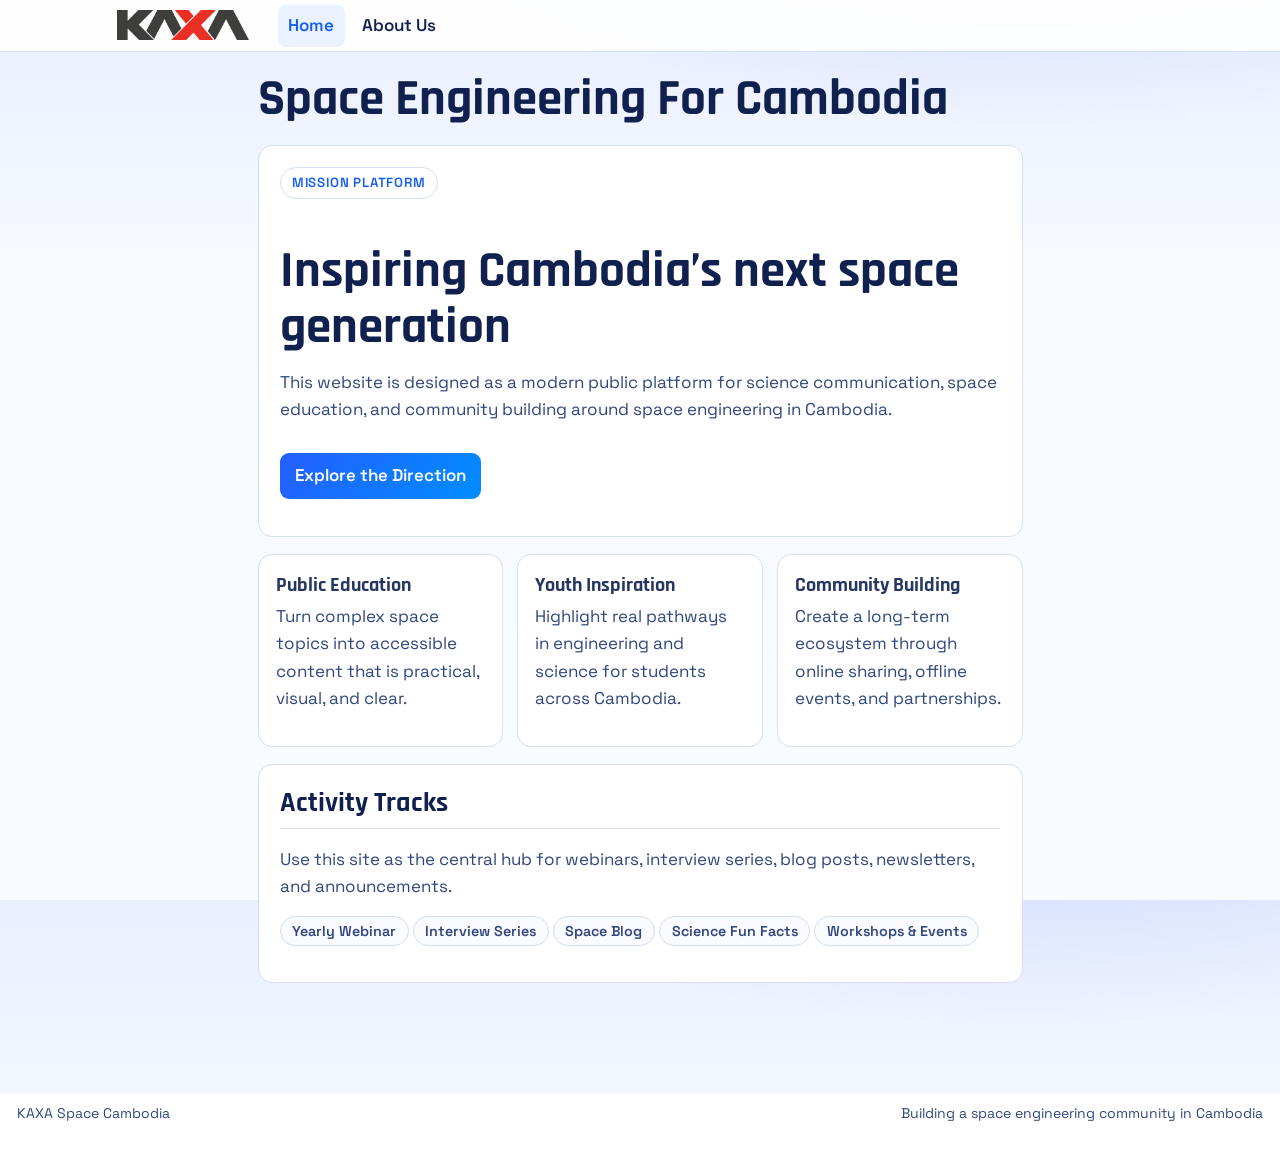
==== docs/index.html @ 6fc1e1a0 "added continent menu" ====
<!DOCTYPE html>
<html xmlns="http://www.w3.org/1999/xhtml" lang="en" xml:lang="en"><head>

<meta charset="utf-8">
<meta name="generator" content="quarto-1.5.55">

<meta name="viewport" content="width=device-width, initial-scale=1.0, user-scalable=yes">


<title>Space Engineering For Cambodia – KAXA Space Cambodia</title>
<style>
code{white-space: pre-wrap;}
span.smallcaps{font-variant: small-caps;}
div.columns{display: flex; gap: min(4vw, 1.5em);}
div.column{flex: auto; overflow-x: auto;}
div.hanging-indent{margin-left: 1.5em; text-indent: -1.5em;}
ul.task-list{list-style: none;}
ul.task-list li input[type="checkbox"] {
width: 0.8em;
margin: 0 0.8em 0.2em -1em;  vertical-align: middle;
}
</style>


<script>const headroomChanged = new CustomEvent("quarto-hrChanged", {
  detail: {},
  bubbles: true,
  cancelable: false,
  composed: false,
});

const announceDismiss = () => {
  const annEl = window.document.getElementById("quarto-announcement");
  if (annEl) {
    annEl.remove();

    const annId = annEl.getAttribute("data-announcement-id");
    window.localStorage.setItem(`quarto-announce-${annId}`, "true");
  }
};

const announceRegister = () => {
  const annEl = window.document.getElementById("quarto-announcement");
  if (annEl) {
    const annId = annEl.getAttribute("data-announcement-id");
    const isDismissed =
      window.localStorage.getItem(`quarto-announce-${annId}`) || false;
    if (isDismissed) {
      announceDismiss();
      return;
    } else {
      annEl.classList.remove("hidden");
    }

    const actionEl = annEl.querySelector(".quarto-announcement-action");
    if (actionEl) {
      actionEl.addEventListener("click", function (e) {
        e.preventDefault();
        // Hide the bar immediately
        announceDismiss();
      });
    }
  }
};

window.document.addEventListener("DOMContentLoaded", function () {
  let init = false;

  announceRegister();

  // Manage the back to top button, if one is present.
  let lastScrollTop = window.pageYOffset || document.documentElement.scrollTop;
  const scrollDownBuffer = 5;
  const scrollUpBuffer = 35;
  const btn = document.getElementById("quarto-back-to-top");
  const hideBackToTop = () => {
    btn.style.display = "none";
  };
  const showBackToTop = () => {
    btn.style.display = "inline-block";
  };
  if (btn) {
    window.document.addEventListener(
      "scroll",
      function () {
        const currentScrollTop =
          window.pageYOffset || document.documentElement.scrollTop;

        // Shows and hides the button 'intelligently' as the user scrolls
        if (currentScrollTop - scrollDownBuffer > lastScrollTop) {
          hideBackToTop();
          lastScrollTop = currentScrollTop <= 0 ? 0 : currentScrollTop;
        } else if (currentScrollTop < lastScrollTop - scrollUpBuffer) {
          showBackToTop();
          lastScrollTop = currentScrollTop <= 0 ? 0 : currentScrollTop;
        }

        // Show the button at the bottom, hides it at the top
        if (currentScrollTop <= 0) {
          hideBackToTop();
        } else if (
          window.innerHeight + currentScrollTop >=
          document.body.offsetHeight
        ) {
          showBackToTop();
        }
      },
      false
    );
  }

  function throttle(func, wait) {
    var timeout;
    return function () {
      const context = this;
      const args = arguments;
      const later = function () {
        clearTimeout(timeout);
        timeout = null;
        func.apply(context, args);
      };

      if (!timeout) {
        timeout = setTimeout(later, wait);
      }
    };
  }

  function headerOffset() {
    // Set an offset if there is are fixed top navbar
    const headerEl = window.document.querySelector("header.fixed-top");
    if (headerEl) {
      return headerEl.clientHeight;
    } else {
      return 0;
    }
  }

  function footerOffset() {
    const footerEl = window.document.querySelector("footer.footer");
    if (footerEl) {
      return footerEl.clientHeight;
    } else {
      return 0;
    }
  }

  function dashboardOffset() {
    const dashboardNavEl = window.document.getElementById(
      "quarto-dashboard-header"
    );
    if (dashboardNavEl !== null) {
      return dashboardNavEl.clientHeight;
    } else {
      return 0;
    }
  }

  function updateDocumentOffsetWithoutAnimation() {
    updateDocumentOffset(false);
  }

  function updateDocumentOffset(animated) {
    // set body offset
    const topOffset = headerOffset();
    const bodyOffset = topOffset + footerOffset() + dashboardOffset();
    const bodyEl = window.document.body;
    bodyEl.setAttribute("data-bs-offset", topOffset);
    bodyEl.style.paddingTop = topOffset + "px";

    // deal with sidebar offsets
    const sidebars = window.document.querySelectorAll(
      ".sidebar, .headroom-target"
    );
    sidebars.forEach((sidebar) => {
      if (!animated) {
        sidebar.classList.add("notransition");
        // Remove the no transition class after the animation has time to complete
        setTimeout(function () {
          sidebar.classList.remove("notransition");
        }, 201);
      }

      if (window.Headroom && sidebar.classList.contains("sidebar-unpinned")) {
        sidebar.style.top = "0";
        sidebar.style.maxHeight = "100vh";
      } else {
        sidebar.style.top = topOffset + "px";
        sidebar.style.maxHeight = "calc(100vh - " + topOffset + "px)";
      }
    });

    // allow space for footer
    const mainContainer = window.document.querySelector(".quarto-container");
    if (mainContainer) {
      mainContainer.style.minHeight = "calc(100vh - " + bodyOffset + "px)";
    }

    // link offset
    let linkStyle = window.document.querySelector("#quarto-target-style");
    if (!linkStyle) {
      linkStyle = window.document.createElement("style");
      linkStyle.setAttribute("id", "quarto-target-style");
      window.document.head.appendChild(linkStyle);
    }
    while (linkStyle.firstChild) {
      linkStyle.removeChild(linkStyle.firstChild);
    }
    if (topOffset > 0) {
      linkStyle.appendChild(
        window.document.createTextNode(`
      section:target::before {
        content: "";
        display: block;
        height: ${topOffset}px;
        margin: -${topOffset}px 0 0;
      }`)
      );
    }
    if (init) {
      window.dispatchEvent(headroomChanged);
    }
    init = true;
  }

  // initialize headroom
  var header = window.document.querySelector("#quarto-header");
  if (header && window.Headroom) {
    const headroom = new window.Headroom(header, {
      tolerance: 5,
      onPin: function () {
        const sidebars = window.document.querySelectorAll(
          ".sidebar, .headroom-target"
        );
        sidebars.forEach((sidebar) => {
          sidebar.classList.remove("sidebar-unpinned");
        });
        updateDocumentOffset();
      },
      onUnpin: function () {
        const sidebars = window.document.querySelectorAll(
          ".sidebar, .headroom-target"
        );
        sidebars.forEach((sidebar) => {
          sidebar.classList.add("sidebar-unpinned");
        });
        updateDocumentOffset();
      },
    });
    headroom.init();

    let frozen = false;
    window.quartoToggleHeadroom = function () {
      if (frozen) {
        headroom.unfreeze();
        frozen = false;
      } else {
        headroom.freeze();
        frozen = true;
      }
    };
  }

  window.addEventListener(
    "hashchange",
    function (e) {
      if (
        getComputedStyle(document.documentElement).scrollBehavior !== "smooth"
      ) {
        window.scrollTo(0, window.pageYOffset - headerOffset());
      }
    },
    false
  );

  // Observe size changed for the header
  const headerEl = window.document.querySelector("header.fixed-top");
  if (headerEl && window.ResizeObserver) {
    const observer = new window.ResizeObserver(() => {
      setTimeout(updateDocumentOffsetWithoutAnimation, 0);
    });
    observer.observe(headerEl, {
      attributes: true,
      childList: true,
      characterData: true,
    });
  } else {
    window.addEventListener(
      "resize",
      throttle(updateDocumentOffsetWithoutAnimation, 50)
    );
  }
  setTimeout(updateDocumentOffsetWithoutAnimation, 250);

  // fixup index.html links if we aren't on the filesystem
  if (window.location.protocol !== "file:") {
    const links = window.document.querySelectorAll("a");
    for (let i = 0; i < links.length; i++) {
      if (links[i].href) {
        links[i].dataset.originalHref = links[i].href;
        links[i].href = links[i].href.replace(/\/index\.html/, "/");
      }
    }

    // Fixup any sharing links that require urls
    // Append url to any sharing urls
    const sharingLinks = window.document.querySelectorAll(
      "a.sidebar-tools-main-item, a.quarto-navigation-tool, a.quarto-navbar-tools, a.quarto-navbar-tools-item"
    );
    for (let i = 0; i < sharingLinks.length; i++) {
      const sharingLink = sharingLinks[i];
      const href = sharingLink.getAttribute("href");
      if (href) {
        sharingLink.setAttribute(
          "href",
          href.replace("|url|", window.location.href)
        );
      }
    }

    // Scroll the active navigation item into view, if necessary
    const navSidebar = window.document.querySelector("nav#quarto-sidebar");
    if (navSidebar) {
      // Find the active item
      const activeItem = navSidebar.querySelector("li.sidebar-item a.active");
      if (activeItem) {
        // Wait for the scroll height and height to resolve by observing size changes on the
        // nav element that is scrollable
        const resizeObserver = new ResizeObserver((_entries) => {
          // The bottom of the element
          const elBottom = activeItem.offsetTop;
          const viewBottom = navSidebar.scrollTop + navSidebar.clientHeight;

          // The element height and scroll height are the same, then we are still loading
          if (viewBottom !== navSidebar.scrollHeight) {
            // Determine if the item isn't visible and scroll to it
            if (elBottom >= viewBottom) {
              navSidebar.scrollTop = elBottom;
            }

            // stop observing now since we've completed the scroll
            resizeObserver.unobserve(navSidebar);
          }
        });
        resizeObserver.observe(navSidebar);
      }
    }
  }
});
</script>
<script>/*!
 * clipboard.js v2.0.11
 * https://clipboardjs.com/
 *
 * Licensed MIT © Zeno Rocha
 */
!function(t,e){"object"==typeof exports&&"object"==typeof module?module.exports=e():"function"==typeof define&&define.amd?define([],e):"object"==typeof exports?exports.ClipboardJS=e():t.ClipboardJS=e()}(this,function(){return n={686:function(t,e,n){"use strict";n.d(e,{default:function(){return b}});var e=n(279),i=n.n(e),e=n(370),u=n.n(e),e=n(817),r=n.n(e);function c(t){try{return document.execCommand(t)}catch(t){return}}var a=function(t){t=r()(t);return c("cut"),t};function o(t,e){var n,o,t=(n=t,o="rtl"===document.documentElement.getAttribute("dir"),(t=document.createElement("textarea")).style.fontSize="12pt",t.style.border="0",t.style.padding="0",t.style.margin="0",t.style.position="absolute",t.style[o?"right":"left"]="-9999px",o=window.pageYOffset||document.documentElement.scrollTop,t.style.top="".concat(o,"px"),t.setAttribute("readonly",""),t.value=n,t);return e.container.appendChild(t),e=r()(t),c("copy"),t.remove(),e}var f=function(t){var e=1<arguments.length&&void 0!==arguments[1]?arguments[1]:{container:document.body},n="";return"string"==typeof t?n=o(t,e):t instanceof HTMLInputElement&&!["text","search","url","tel","password"].includes(null==t?void 0:t.type)?n=o(t.value,e):(n=r()(t),c("copy")),n};function l(t){return(l="function"==typeof Symbol&&"symbol"==typeof Symbol.iterator?function(t){return typeof t}:function(t){return t&&"function"==typeof Symbol&&t.constructor===Symbol&&t!==Symbol.prototype?"symbol":typeof t})(t)}var s=function(){var t=0<arguments.length&&void 0!==arguments[0]?arguments[0]:{},e=t.action,n=void 0===e?"copy":e,o=t.container,e=t.target,t=t.text;if("copy"!==n&&"cut"!==n)throw new Error('Invalid "action" value, use either "copy" or "cut"');if(void 0!==e){if(!e||"object"!==l(e)||1!==e.nodeType)throw new Error('Invalid "target" value, use a valid Element');if("copy"===n&&e.hasAttribute("disabled"))throw new Error('Invalid "target" attribute. Please use "readonly" instead of "disabled" attribute');if("cut"===n&&(e.hasAttribute("readonly")||e.hasAttribute("disabled")))throw new Error('Invalid "target" attribute. You can\'t cut text from elements with "readonly" or "disabled" attributes')}return t?f(t,{container:o}):e?"cut"===n?a(e):f(e,{container:o}):void 0};function p(t){return(p="function"==typeof Symbol&&"symbol"==typeof Symbol.iterator?function(t){return typeof t}:function(t){return t&&"function"==typeof Symbol&&t.constructor===Symbol&&t!==Symbol.prototype?"symbol":typeof t})(t)}function d(t,e){for(var n=0;n<e.length;n++){var o=e[n];o.enumerable=o.enumerable||!1,o.configurable=!0,"value"in o&&(o.writable=!0),Object.defineProperty(t,o.key,o)}}function y(t,e){return(y=Object.setPrototypeOf||function(t,e){return t.__proto__=e,t})(t,e)}function h(n){var o=function(){if("undefined"==typeof Reflect||!Reflect.construct)return!1;if(Reflect.construct.sham)return!1;if("function"==typeof Proxy)return!0;try{return Date.prototype.toString.call(Reflect.construct(Date,[],function(){})),!0}catch(t){return!1}}();return function(){var t,e=v(n);return t=o?(t=v(this).constructor,Reflect.construct(e,arguments,t)):e.apply(this,arguments),e=this,!(t=t)||"object"!==p(t)&&"function"!=typeof t?function(t){if(void 0!==t)return t;throw new ReferenceError("this hasn't been initialised - super() hasn't been called")}(e):t}}function v(t){return(v=Object.setPrototypeOf?Object.getPrototypeOf:function(t){return t.__proto__||Object.getPrototypeOf(t)})(t)}function m(t,e){t="data-clipboard-".concat(t);if(e.hasAttribute(t))return e.getAttribute(t)}var b=function(){!function(t,e){if("function"!=typeof e&&null!==e)throw new TypeError("Super expression must either be null or a function");t.prototype=Object.create(e&&e.prototype,{constructor:{value:t,writable:!0,configurable:!0}}),e&&y(t,e)}(r,i());var t,e,n,o=h(r);function r(t,e){var n;return function(t){if(!(t instanceof r))throw new TypeError("Cannot call a class as a function")}(this),(n=o.call(this)).resolveOptions(e),n.listenClick(t),n}return t=r,n=[{key:"copy",value:function(t){var e=1<arguments.length&&void 0!==arguments[1]?arguments[1]:{container:document.body};return f(t,e)}},{key:"cut",value:function(t){return a(t)}},{key:"isSupported",value:function(){var t=0<arguments.length&&void 0!==arguments[0]?arguments[0]:["copy","cut"],t="string"==typeof t?[t]:t,e=!!document.queryCommandSupported;return t.forEach(function(t){e=e&&!!document.queryCommandSupported(t)}),e}}],(e=[{key:"resolveOptions",value:function(){var t=0<arguments.length&&void 0!==arguments[0]?arguments[0]:{};this.action="function"==typeof t.action?t.action:this.defaultAction,this.target="function"==typeof t.target?t.target:this.defaultTarget,this.text="function"==typeof t.text?t.text:this.defaultText,this.container="object"===p(t.container)?t.container:document.body}},{key:"listenClick",value:function(t){var e=this;this.listener=u()(t,"click",function(t){return e.onClick(t)})}},{key:"onClick",value:function(t){var e=t.delegateTarget||t.currentTarget,n=this.action(e)||"copy",t=s({action:n,container:this.container,target:this.target(e),text:this.text(e)});this.emit(t?"success":"error",{action:n,text:t,trigger:e,clearSelection:function(){e&&e.focus(),window.getSelection().removeAllRanges()}})}},{key:"defaultAction",value:function(t){return m("action",t)}},{key:"defaultTarget",value:function(t){t=m("target",t);if(t)return document.querySelector(t)}},{key:"defaultText",value:function(t){return m("text",t)}},{key:"destroy",value:function(){this.listener.destroy()}}])&&d(t.prototype,e),n&&d(t,n),r}()},828:function(t){var e;"undefined"==typeof Element||Element.prototype.matches||((e=Element.prototype).matches=e.matchesSelector||e.mozMatchesSelector||e.msMatchesSelector||e.oMatchesSelector||e.webkitMatchesSelector),t.exports=function(t,e){for(;t&&9!==t.nodeType;){if("function"==typeof t.matches&&t.matches(e))return t;t=t.parentNode}}},438:function(t,e,n){var u=n(828);function i(t,e,n,o,r){var i=function(e,n,t,o){return function(t){t.delegateTarget=u(t.target,n),t.delegateTarget&&o.call(e,t)}}.apply(this,arguments);return t.addEventListener(n,i,r),{destroy:function(){t.removeEventListener(n,i,r)}}}t.exports=function(t,e,n,o,r){return"function"==typeof t.addEventListener?i.apply(null,arguments):"function"==typeof n?i.bind(null,document).apply(null,arguments):("string"==typeof t&&(t=document.querySelectorAll(t)),Array.prototype.map.call(t,function(t){return i(t,e,n,o,r)}))}},879:function(t,n){n.node=function(t){return void 0!==t&&t instanceof HTMLElement&&1===t.nodeType},n.nodeList=function(t){var e=Object.prototype.toString.call(t);return void 0!==t&&("[object NodeList]"===e||"[object HTMLCollection]"===e)&&"length"in t&&(0===t.length||n.node(t[0]))},n.string=function(t){return"string"==typeof t||t instanceof String},n.fn=function(t){return"[object Function]"===Object.prototype.toString.call(t)}},370:function(t,e,n){var f=n(879),l=n(438);t.exports=function(t,e,n){if(!t&&!e&&!n)throw new Error("Missing required arguments");if(!f.string(e))throw new TypeError("Second argument must be a String");if(!f.fn(n))throw new TypeError("Third argument must be a Function");if(f.node(t))return c=e,a=n,(u=t).addEventListener(c,a),{destroy:function(){u.removeEventListener(c,a)}};if(f.nodeList(t))return o=t,r=e,i=n,Array.prototype.forEach.call(o,function(t){t.addEventListener(r,i)}),{destroy:function(){Array.prototype.forEach.call(o,function(t){t.removeEventListener(r,i)})}};if(f.string(t))return t=t,e=e,n=n,l(document.body,t,e,n);throw new TypeError("First argument must be a String, HTMLElement, HTMLCollection, or NodeList");var o,r,i,u,c,a}},817:function(t){t.exports=function(t){var e,n="SELECT"===t.nodeName?(t.focus(),t.value):"INPUT"===t.nodeName||"TEXTAREA"===t.nodeName?((e=t.hasAttribute("readonly"))||t.setAttribute("readonly",""),t.select(),t.setSelectionRange(0,t.value.length),e||t.removeAttribute("readonly"),t.value):(t.hasAttribute("contenteditable")&&t.focus(),n=window.getSelection(),(e=document.createRange()).selectNodeContents(t),n.removeAllRanges(),n.addRange(e),n.toString());return n}},279:function(t){function e(){}e.prototype={on:function(t,e,n){var o=this.e||(this.e={});return(o[t]||(o[t]=[])).push({fn:e,ctx:n}),this},once:function(t,e,n){var o=this;function r(){o.off(t,r),e.apply(n,arguments)}return r._=e,this.on(t,r,n)},emit:function(t){for(var e=[].slice.call(arguments,1),n=((this.e||(this.e={}))[t]||[]).slice(),o=0,r=n.length;o<r;o++)n[o].fn.apply(n[o].ctx,e);return this},off:function(t,e){var n=this.e||(this.e={}),o=n[t],r=[];if(o&&e)for(var i=0,u=o.length;i<u;i++)o[i].fn!==e&&o[i].fn._!==e&&r.push(o[i]);return r.length?n[t]=r:delete n[t],this}},t.exports=e,t.exports.TinyEmitter=e}},r={},o.n=function(t){var e=t&&t.__esModule?function(){return t.default}:function(){return t};return o.d(e,{a:e}),e},o.d=function(t,e){for(var n in e)o.o(e,n)&&!o.o(t,n)&&Object.defineProperty(t,n,{enumerable:!0,get:e[n]})},o.o=function(t,e){return Object.prototype.hasOwnProperty.call(t,e)},o(686).default;function o(t){if(r[t])return r[t].exports;var e=r[t]={exports:{}};return n[t](e,e.exports,o),e.exports}var n,r});</script>
<script>const sectionChanged = new CustomEvent("quarto-sectionChanged", {
  detail: {},
  bubbles: true,
  cancelable: false,
  composed: false,
});

const layoutMarginEls = () => {
  // Find any conflicting margin elements and add margins to the
  // top to prevent overlap
  const marginChildren = window.document.querySelectorAll(
    ".column-margin.column-container > *, .margin-caption, .aside"
  );

  let lastBottom = 0;
  for (const marginChild of marginChildren) {
    if (marginChild.offsetParent !== null) {
      // clear the top margin so we recompute it
      marginChild.style.marginTop = null;
      const top = marginChild.getBoundingClientRect().top + window.scrollY;
      if (top < lastBottom) {
        const marginChildStyle = window.getComputedStyle(marginChild);
        const marginBottom = parseFloat(marginChildStyle["marginBottom"]);
        const margin = lastBottom - top + marginBottom;
        marginChild.style.marginTop = `${margin}px`;
      }
      const styles = window.getComputedStyle(marginChild);
      const marginTop = parseFloat(styles["marginTop"]);
      lastBottom = top + marginChild.getBoundingClientRect().height + marginTop;
    }
  }
};

window.document.addEventListener("DOMContentLoaded", function (_event) {
  // Recompute the position of margin elements anytime the body size changes
  if (window.ResizeObserver) {
    const resizeObserver = new window.ResizeObserver(
      throttle(() => {
        layoutMarginEls();
        if (
          window.document.body.getBoundingClientRect().width < 990 &&
          isReaderMode()
        ) {
          quartoToggleReader();
        }
      }, 50)
    );
    resizeObserver.observe(window.document.body);
  }

  const tocEl = window.document.querySelector('nav.toc-active[role="doc-toc"]');
  const sidebarEl = window.document.getElementById("quarto-sidebar");
  const leftTocEl = window.document.getElementById("quarto-sidebar-toc-left");
  const marginSidebarEl = window.document.getElementById(
    "quarto-margin-sidebar"
  );
  // function to determine whether the element has a previous sibling that is active
  const prevSiblingIsActiveLink = (el) => {
    const sibling = el.previousElementSibling;
    if (sibling && sibling.tagName === "A") {
      return sibling.classList.contains("active");
    } else {
      return false;
    }
  };

  // fire slideEnter for bootstrap tab activations (for htmlwidget resize behavior)
  function fireSlideEnter(e) {
    const event = window.document.createEvent("Event");
    event.initEvent("slideenter", true, true);
    window.document.dispatchEvent(event);
  }
  const tabs = window.document.querySelectorAll('a[data-bs-toggle="tab"]');
  tabs.forEach((tab) => {
    tab.addEventListener("shown.bs.tab", fireSlideEnter);
  });

  // fire slideEnter for tabby tab activations (for htmlwidget resize behavior)
  document.addEventListener("tabby", fireSlideEnter, false);

  // Track scrolling and mark TOC links as active
  // get table of contents and sidebar (bail if we don't have at least one)
  const tocLinks = tocEl
    ? [...tocEl.querySelectorAll("a[data-scroll-target]")]
    : [];
  const makeActive = (link) => tocLinks[link].classList.add("active");
  const removeActive = (link) => tocLinks[link].classList.remove("active");
  const removeAllActive = () =>
    [...Array(tocLinks.length).keys()].forEach((link) => removeActive(link));

  // activate the anchor for a section associated with this TOC entry
  tocLinks.forEach((link) => {
    link.addEventListener("click", () => {
      if (link.href.indexOf("#") !== -1) {
        const anchor = link.href.split("#")[1];
        const heading = window.document.querySelector(
          `[data-anchor-id="${anchor}"]`
        );
        if (heading) {
          // Add the class
          heading.classList.add("reveal-anchorjs-link");

          // function to show the anchor
          const handleMouseout = () => {
            heading.classList.remove("reveal-anchorjs-link");
            heading.removeEventListener("mouseout", handleMouseout);
          };

          // add a function to clear the anchor when the user mouses out of it
          heading.addEventListener("mouseout", handleMouseout);
        }
      }
    });
  });

  const sections = tocLinks.map((link) => {
    const target = link.getAttribute("data-scroll-target");
    if (target.startsWith("#")) {
      return window.document.getElementById(decodeURI(`${target.slice(1)}`));
    } else {
      return window.document.querySelector(decodeURI(`${target}`));
    }
  });

  const sectionMargin = 200;
  let currentActive = 0;
  // track whether we've initialized state the first time
  let init = false;

  const updateActiveLink = () => {
    // The index from bottom to top (e.g. reversed list)
    let sectionIndex = -1;
    if (
      window.innerHeight + window.pageYOffset >=
      window.document.body.offsetHeight
    ) {
      // This is the no-scroll case where last section should be the active one
      sectionIndex = 0;
    } else {
      // This finds the last section visible on screen that should be made active
      sectionIndex = [...sections].reverse().findIndex((section) => {
        if (section) {
          return window.pageYOffset >= section.offsetTop - sectionMargin;
        } else {
          return false;
        }
      });
    }
    if (sectionIndex > -1) {
      const current = sections.length - sectionIndex - 1;
      if (current !== currentActive) {
        removeAllActive();
        currentActive = current;
        makeActive(current);
        if (init) {
          window.dispatchEvent(sectionChanged);
        }
        init = true;
      }
    }
  };

  const inHiddenRegion = (top, bottom, hiddenRegions) => {
    for (const region of hiddenRegions) {
      if (top <= region.bottom && bottom >= region.top) {
        return true;
      }
    }
    return false;
  };

  const categorySelector = "header.quarto-title-block .quarto-category";
  const activateCategories = (href) => {
    // Find any categories
    // Surround them with a link pointing back to:
    // #category=Authoring
    try {
      const categoryEls = window.document.querySelectorAll(categorySelector);
      for (const categoryEl of categoryEls) {
        const categoryText = categoryEl.textContent;
        if (categoryText) {
          const link = `${href}#category=${encodeURIComponent(categoryText)}`;
          const linkEl = window.document.createElement("a");
          linkEl.setAttribute("href", link);
          for (const child of categoryEl.childNodes) {
            linkEl.append(child);
          }
          categoryEl.appendChild(linkEl);
        }
      }
    } catch {
      // Ignore errors
    }
  };
  function hasTitleCategories() {
    return window.document.querySelector(categorySelector) !== null;
  }

  function offsetRelativeUrl(url) {
    const offset = getMeta("quarto:offset");
    return offset ? offset + url : url;
  }

  function offsetAbsoluteUrl(url) {
    const offset = getMeta("quarto:offset");
    const baseUrl = new URL(offset, window.location);

    const projRelativeUrl = url.replace(baseUrl, "");
    if (projRelativeUrl.startsWith("/")) {
      return projRelativeUrl;
    } else {
      return "/" + projRelativeUrl;
    }
  }

  // read a meta tag value
  function getMeta(metaName) {
    const metas = window.document.getElementsByTagName("meta");
    for (let i = 0; i < metas.length; i++) {
      if (metas[i].getAttribute("name") === metaName) {
        return metas[i].getAttribute("content");
      }
    }
    return "";
  }

  async function findAndActivateCategories() {
    const currentPagePath = offsetAbsoluteUrl(window.location.href);
    const response = await fetch(offsetRelativeUrl("listings.json"));
    if (response.status == 200) {
      return response.json().then(function (listingPaths) {
        const listingHrefs = [];
        for (const listingPath of listingPaths) {
          const pathWithoutLeadingSlash = listingPath.listing.substring(1);
          for (const item of listingPath.items) {
            if (
              item === currentPagePath ||
              item === currentPagePath + "index.html"
            ) {
              // Resolve this path against the offset to be sure
              // we already are using the correct path to the listing
              // (this adjusts the listing urls to be rooted against
              // whatever root the page is actually running against)
              const relative = offsetRelativeUrl(pathWithoutLeadingSlash);
              const baseUrl = window.location;
              const resolvedPath = new URL(relative, baseUrl);
              listingHrefs.push(resolvedPath.pathname);
              break;
            }
          }
        }

        // Look up the tree for a nearby linting and use that if we find one
        const nearestListing = findNearestParentListing(
          offsetAbsoluteUrl(window.location.pathname),
          listingHrefs
        );
        if (nearestListing) {
          activateCategories(nearestListing);
        } else {
          // See if the referrer is a listing page for this item
          const referredRelativePath = offsetAbsoluteUrl(document.referrer);
          const referrerListing = listingHrefs.find((listingHref) => {
            const isListingReferrer =
              listingHref === referredRelativePath ||
              listingHref === referredRelativePath + "index.html";
            return isListingReferrer;
          });

          if (referrerListing) {
            // Try to use the referrer if possible
            activateCategories(referrerListing);
          } else if (listingHrefs.length > 0) {
            // Otherwise, just fall back to the first listing
            activateCategories(listingHrefs[0]);
          }
        }
      });
    }
  }
  if (hasTitleCategories()) {
    findAndActivateCategories();
  }

  const findNearestParentListing = (href, listingHrefs) => {
    if (!href || !listingHrefs) {
      return undefined;
    }
    // Look up the tree for a nearby linting and use that if we find one
    const relativeParts = href.substring(1).split("/");
    while (relativeParts.length > 0) {
      const path = relativeParts.join("/");
      for (const listingHref of listingHrefs) {
        if (listingHref.startsWith(path)) {
          return listingHref;
        }
      }
      relativeParts.pop();
    }

    return undefined;
  };

  const manageSidebarVisiblity = (el, placeholderDescriptor) => {
    let isVisible = true;
    let elRect;

    return (hiddenRegions) => {
      if (el === null) {
        return;
      }

      // Find the last element of the TOC
      const lastChildEl = el.lastElementChild;

      if (lastChildEl) {
        // Converts the sidebar to a menu
        const convertToMenu = () => {
          for (const child of el.children) {
            child.style.opacity = 0;
            child.style.overflow = "hidden";
            child.style.pointerEvents = "none";
          }

          nexttick(() => {
            const toggleContainer = window.document.createElement("div");
            toggleContainer.style.width = "100%";
            toggleContainer.classList.add("zindex-over-content");
            toggleContainer.classList.add("quarto-sidebar-toggle");
            toggleContainer.classList.add("headroom-target"); // Marks this to be managed by headeroom
            toggleContainer.id = placeholderDescriptor.id;
            toggleContainer.style.position = "fixed";

            const toggleIcon = window.document.createElement("i");
            toggleIcon.classList.add("quarto-sidebar-toggle-icon");
            toggleIcon.classList.add("bi");
            toggleIcon.classList.add("bi-caret-down-fill");

            const toggleTitle = window.document.createElement("div");
            const titleEl = window.document.body.querySelector(
              placeholderDescriptor.titleSelector
            );
            if (titleEl) {
              toggleTitle.append(
                titleEl.textContent || titleEl.innerText,
                toggleIcon
              );
            }
            toggleTitle.classList.add("zindex-over-content");
            toggleTitle.classList.add("quarto-sidebar-toggle-title");
            toggleContainer.append(toggleTitle);

            const toggleContents = window.document.createElement("div");
            toggleContents.classList = el.classList;
            toggleContents.classList.add("zindex-over-content");
            toggleContents.classList.add("quarto-sidebar-toggle-contents");
            for (const child of el.children) {
              if (child.id === "toc-title") {
                continue;
              }

              const clone = child.cloneNode(true);
              clone.style.opacity = 1;
              clone.style.pointerEvents = null;
              clone.style.display = null;
              toggleContents.append(clone);
            }
            toggleContents.style.height = "0px";
            const positionToggle = () => {
              // position the element (top left of parent, same width as parent)
              if (!elRect) {
                elRect = el.getBoundingClientRect();
              }
              toggleContainer.style.left = `${elRect.left}px`;
              toggleContainer.style.top = `${elRect.top}px`;
              toggleContainer.style.width = `${elRect.width}px`;
            };
            positionToggle();

            toggleContainer.append(toggleContents);
            el.parentElement.prepend(toggleContainer);

            // Process clicks
            let tocShowing = false;
            // Allow the caller to control whether this is dismissed
            // when it is clicked (e.g. sidebar navigation supports
            // opening and closing the nav tree, so don't dismiss on click)
            const clickEl = placeholderDescriptor.dismissOnClick
              ? toggleContainer
              : toggleTitle;

            const closeToggle = () => {
              if (tocShowing) {
                toggleContainer.classList.remove("expanded");
                toggleContents.style.height = "0px";
                tocShowing = false;
              }
            };

            // Get rid of any expanded toggle if the user scrolls
            window.document.addEventListener(
              "scroll",
              throttle(() => {
                closeToggle();
              }, 50)
            );

            // Handle positioning of the toggle
            window.addEventListener(
              "resize",
              throttle(() => {
                elRect = undefined;
                positionToggle();
              }, 50)
            );

            window.addEventListener("quarto-hrChanged", () => {
              elRect = undefined;
            });

            // Process the click
            clickEl.onclick = () => {
              if (!tocShowing) {
                toggleContainer.classList.add("expanded");
                toggleContents.style.height = null;
                tocShowing = true;
              } else {
                closeToggle();
              }
            };
          });
        };

        // Converts a sidebar from a menu back to a sidebar
        const convertToSidebar = () => {
          for (const child of el.children) {
            child.style.opacity = 1;
            child.style.overflow = null;
            child.style.pointerEvents = null;
          }

          const placeholderEl = window.document.getElementById(
            placeholderDescriptor.id
          );
          if (placeholderEl) {
            placeholderEl.remove();
          }

          el.classList.remove("rollup");
        };

        if (isReaderMode()) {
          convertToMenu();
          isVisible = false;
        } else {
          // Find the top and bottom o the element that is being managed
          const elTop = el.offsetTop;
          const elBottom =
            elTop + lastChildEl.offsetTop + lastChildEl.offsetHeight;

          if (!isVisible) {
            // If the element is current not visible reveal if there are
            // no conflicts with overlay regions
            if (!inHiddenRegion(elTop, elBottom, hiddenRegions)) {
              convertToSidebar();
              isVisible = true;
            }
          } else {
            // If the element is visible, hide it if it conflicts with overlay regions
            // and insert a placeholder toggle (or if we're in reader mode)
            if (inHiddenRegion(elTop, elBottom, hiddenRegions)) {
              convertToMenu();
              isVisible = false;
            }
          }
        }
      }
    };
  };

  const tabEls = document.querySelectorAll('a[data-bs-toggle="tab"]');
  for (const tabEl of tabEls) {
    const id = tabEl.getAttribute("data-bs-target");
    if (id) {
      const columnEl = document.querySelector(
        `${id} .column-margin, .tabset-margin-content`
      );
      if (columnEl)
        tabEl.addEventListener("shown.bs.tab", function (event) {
          const el = event.srcElement;
          if (el) {
            const visibleCls = `${el.id}-margin-content`;
            // walk up until we find a parent tabset
            let panelTabsetEl = el.parentElement;
            while (panelTabsetEl) {
              if (panelTabsetEl.classList.contains("panel-tabset")) {
                break;
              }
              panelTabsetEl = panelTabsetEl.parentElement;
            }

            if (panelTabsetEl) {
              const prevSib = panelTabsetEl.previousElementSibling;
              if (
                prevSib &&
                prevSib.classList.contains("tabset-margin-container")
              ) {
                const childNodes = prevSib.querySelectorAll(
                  ".tabset-margin-content"
                );
                for (const childEl of childNodes) {
                  if (childEl.classList.contains(visibleCls)) {
                    childEl.classList.remove("collapse");
                  } else {
                    childEl.classList.add("collapse");
                  }
                }
              }
            }
          }

          layoutMarginEls();
        });
    }
  }

  // Manage the visibility of the toc and the sidebar
  const marginScrollVisibility = manageSidebarVisiblity(marginSidebarEl, {
    id: "quarto-toc-toggle",
    titleSelector: "#toc-title",
    dismissOnClick: true,
  });
  const sidebarScrollVisiblity = manageSidebarVisiblity(sidebarEl, {
    id: "quarto-sidebarnav-toggle",
    titleSelector: ".title",
    dismissOnClick: false,
  });
  let tocLeftScrollVisibility;
  if (leftTocEl) {
    tocLeftScrollVisibility = manageSidebarVisiblity(leftTocEl, {
      id: "quarto-lefttoc-toggle",
      titleSelector: "#toc-title",
      dismissOnClick: true,
    });
  }

  // Find the first element that uses formatting in special columns
  const conflictingEls = window.document.body.querySelectorAll(
    '[class^="column-"], [class*=" column-"], aside, [class*="margin-caption"], [class*=" margin-caption"], [class*="margin-ref"], [class*=" margin-ref"]'
  );

  // Filter all the possibly conflicting elements into ones
  // the do conflict on the left or ride side
  const arrConflictingEls = Array.from(conflictingEls);
  const leftSideConflictEls = arrConflictingEls.filter((el) => {
    if (el.tagName === "ASIDE") {
      return false;
    }
    return Array.from(el.classList).find((className) => {
      return (
        className !== "column-body" &&
        className.startsWith("column-") &&
        !className.endsWith("right") &&
        !className.endsWith("container") &&
        className !== "column-margin"
      );
    });
  });
  const rightSideConflictEls = arrConflictingEls.filter((el) => {
    if (el.tagName === "ASIDE") {
      return true;
    }

    const hasMarginCaption = Array.from(el.classList).find((className) => {
      return className == "margin-caption";
    });
    if (hasMarginCaption) {
      return true;
    }

    return Array.from(el.classList).find((className) => {
      return (
        className !== "column-body" &&
        !className.endsWith("container") &&
        className.startsWith("column-") &&
        !className.endsWith("left")
      );
    });
  });

  const kOverlapPaddingSize = 10;
  function toRegions(els) {
    return els.map((el) => {
      const boundRect = el.getBoundingClientRect();
      const top =
        boundRect.top +
        document.documentElement.scrollTop -
        kOverlapPaddingSize;
      return {
        top,
        bottom: top + el.scrollHeight + 2 * kOverlapPaddingSize,
      };
    });
  }

  let hasObserved = false;
  const visibleItemObserver = (els) => {
    let visibleElements = [...els];
    const intersectionObserver = new IntersectionObserver(
      (entries, _observer) => {
        entries.forEach((entry) => {
          if (entry.isIntersecting) {
            if (visibleElements.indexOf(entry.target) === -1) {
              visibleElements.push(entry.target);
            }
          } else {
            visibleElements = visibleElements.filter((visibleEntry) => {
              return visibleEntry !== entry;
            });
          }
        });

        if (!hasObserved) {
          hideOverlappedSidebars();
        }
        hasObserved = true;
      },
      {}
    );
    els.forEach((el) => {
      intersectionObserver.observe(el);
    });

    return {
      getVisibleEntries: () => {
        return visibleElements;
      },
    };
  };

  const rightElementObserver = visibleItemObserver(rightSideConflictEls);
  const leftElementObserver = visibleItemObserver(leftSideConflictEls);

  const hideOverlappedSidebars = () => {
    marginScrollVisibility(toRegions(rightElementObserver.getVisibleEntries()));
    sidebarScrollVisiblity(toRegions(leftElementObserver.getVisibleEntries()));
    if (tocLeftScrollVisibility) {
      tocLeftScrollVisibility(
        toRegions(leftElementObserver.getVisibleEntries())
      );
    }
  };

  window.quartoToggleReader = () => {
    // Applies a slow class (or removes it)
    // to update the transition speed
    const slowTransition = (slow) => {
      const manageTransition = (id, slow) => {
        const el = document.getElementById(id);
        if (el) {
          if (slow) {
            el.classList.add("slow");
          } else {
            el.classList.remove("slow");
          }
        }
      };

      manageTransition("TOC", slow);
      manageTransition("quarto-sidebar", slow);
    };
    const readerMode = !isReaderMode();
    setReaderModeValue(readerMode);

    // If we're entering reader mode, slow the transition
    if (readerMode) {
      slowTransition(readerMode);
    }
    highlightReaderToggle(readerMode);
    hideOverlappedSidebars();

    // If we're exiting reader mode, restore the non-slow transition
    if (!readerMode) {
      slowTransition(!readerMode);
    }
  };

  const highlightReaderToggle = (readerMode) => {
    const els = document.querySelectorAll(".quarto-reader-toggle");
    if (els) {
      els.forEach((el) => {
        if (readerMode) {
          el.classList.add("reader");
        } else {
          el.classList.remove("reader");
        }
      });
    }
  };

  const setReaderModeValue = (val) => {
    if (window.location.protocol !== "file:") {
      window.localStorage.setItem("quarto-reader-mode", val);
    } else {
      localReaderMode = val;
    }
  };

  const isReaderMode = () => {
    if (window.location.protocol !== "file:") {
      return window.localStorage.getItem("quarto-reader-mode") === "true";
    } else {
      return localReaderMode;
    }
  };
  let localReaderMode = null;

  const tocOpenDepthStr = tocEl?.getAttribute("data-toc-expanded");
  const tocOpenDepth = tocOpenDepthStr ? Number(tocOpenDepthStr) : 1;

  // Walk the TOC and collapse/expand nodes
  // Nodes are expanded if:
  // - they are top level
  // - they have children that are 'active' links
  // - they are directly below an link that is 'active'
  const walk = (el, depth) => {
    // Tick depth when we enter a UL
    if (el.tagName === "UL") {
      depth = depth + 1;
    }

    // It this is active link
    let isActiveNode = false;
    if (el.tagName === "A" && el.classList.contains("active")) {
      isActiveNode = true;
    }

    // See if there is an active child to this element
    let hasActiveChild = false;
    for (child of el.children) {
      hasActiveChild = walk(child, depth) || hasActiveChild;
    }

    // Process the collapse state if this is an UL
    if (el.tagName === "UL") {
      if (tocOpenDepth === -1 && depth > 1) {
        // toc-expand: false
        el.classList.add("collapse");
      } else if (
        depth <= tocOpenDepth ||
        hasActiveChild ||
        prevSiblingIsActiveLink(el)
      ) {
        el.classList.remove("collapse");
      } else {
        el.classList.add("collapse");
      }

      // untick depth when we leave a UL
      depth = depth - 1;
    }
    return hasActiveChild || isActiveNode;
  };

  // walk the TOC and expand / collapse any items that should be shown
  if (tocEl) {
    updateActiveLink();
    walk(tocEl, 0);
  }

  // Throttle the scroll event and walk peridiocally
  window.document.addEventListener(
    "scroll",
    throttle(() => {
      if (tocEl) {
        updateActiveLink();
        walk(tocEl, 0);
      }
      if (!isReaderMode()) {
        hideOverlappedSidebars();
      }
    }, 5)
  );
  window.addEventListener(
    "resize",
    throttle(() => {
      if (tocEl) {
        updateActiveLink();
        walk(tocEl, 0);
      }
      if (!isReaderMode()) {
        hideOverlappedSidebars();
      }
    }, 10)
  );
  hideOverlappedSidebars();
  highlightReaderToggle(isReaderMode());
});

// grouped tabsets
window.addEventListener("pageshow", (_event) => {
  function getTabSettings() {
    const data = localStorage.getItem("quarto-persistent-tabsets-data");
    if (!data) {
      localStorage.setItem("quarto-persistent-tabsets-data", "{}");
      return {};
    }
    if (data) {
      return JSON.parse(data);
    }
  }

  function setTabSettings(data) {
    localStorage.setItem(
      "quarto-persistent-tabsets-data",
      JSON.stringify(data)
    );
  }

  function setTabState(groupName, groupValue) {
    const data = getTabSettings();
    data[groupName] = groupValue;
    setTabSettings(data);
  }

  function toggleTab(tab, active) {
    const tabPanelId = tab.getAttribute("aria-controls");
    const tabPanel = document.getElementById(tabPanelId);
    if (active) {
      tab.classList.add("active");
      tabPanel.classList.add("active");
    } else {
      tab.classList.remove("active");
      tabPanel.classList.remove("active");
    }
  }

  function toggleAll(selectedGroup, selectorsToSync) {
    for (const [thisGroup, tabs] of Object.entries(selectorsToSync)) {
      const active = selectedGroup === thisGroup;
      for (const tab of tabs) {
        toggleTab(tab, active);
      }
    }
  }

  function findSelectorsToSyncByLanguage() {
    const result = {};
    const tabs = Array.from(
      document.querySelectorAll(`div[data-group] a[id^='tabset-']`)
    );
    for (const item of tabs) {
      const div = item.parentElement.parentElement.parentElement;
      const group = div.getAttribute("data-group");
      if (!result[group]) {
        result[group] = {};
      }
      const selectorsToSync = result[group];
      const value = item.innerHTML;
      if (!selectorsToSync[value]) {
        selectorsToSync[value] = [];
      }
      selectorsToSync[value].push(item);
    }
    return result;
  }

  function setupSelectorSync() {
    const selectorsToSync = findSelectorsToSyncByLanguage();
    Object.entries(selectorsToSync).forEach(([group, tabSetsByValue]) => {
      Object.entries(tabSetsByValue).forEach(([value, items]) => {
        items.forEach((item) => {
          item.addEventListener("click", (_event) => {
            setTabState(group, value);
            toggleAll(value, selectorsToSync[group]);
          });
        });
      });
    });
    return selectorsToSync;
  }

  const selectorsToSync = setupSelectorSync();
  for (const [group, selectedName] of Object.entries(getTabSettings())) {
    const selectors = selectorsToSync[group];
    // it's possible that stale state gives us empty selections, so we explicitly check here.
    if (selectors) {
      toggleAll(selectedName, selectors);
    }
  }
});

function throttle(func, wait) {
  let waiting = false;
  return function () {
    if (!waiting) {
      func.apply(this, arguments);
      waiting = true;
      setTimeout(function () {
        waiting = false;
      }, wait);
    }
  };
}

function nexttick(func) {
  return setTimeout(func, 0);
}
</script>
<script>/**
 * @popperjs/core v2.11.7 - MIT License
 */

!function(e,t){"object"==typeof exports&&"undefined"!=typeof module?t(exports):"function"==typeof define&&define.amd?define(["exports"],t):t((e="undefined"!=typeof globalThis?globalThis:e||self).Popper={})}(this,(function(e){"use strict";function t(e){if(null==e)return window;if("[object Window]"!==e.toString()){var t=e.ownerDocument;return t&&t.defaultView||window}return e}function n(e){return e instanceof t(e).Element||e instanceof Element}function r(e){return e instanceof t(e).HTMLElement||e instanceof HTMLElement}function o(e){return"undefined"!=typeof ShadowRoot&&(e instanceof t(e).ShadowRoot||e instanceof ShadowRoot)}var i=Math.max,a=Math.min,s=Math.round;function f(){var e=navigator.userAgentData;return null!=e&&e.brands&&Array.isArray(e.brands)?e.brands.map((function(e){return e.brand+"/"+e.version})).join(" "):navigator.userAgent}function c(){return!/^((?!chrome|android).)*safari/i.test(f())}function p(e,o,i){void 0===o&&(o=!1),void 0===i&&(i=!1);var a=e.getBoundingClientRect(),f=1,p=1;o&&r(e)&&(f=e.offsetWidth>0&&s(a.width)/e.offsetWidth||1,p=e.offsetHeight>0&&s(a.height)/e.offsetHeight||1);var u=(n(e)?t(e):window).visualViewport,l=!c()&&i,d=(a.left+(l&&u?u.offsetLeft:0))/f,h=(a.top+(l&&u?u.offsetTop:0))/p,m=a.width/f,v=a.height/p;return{width:m,height:v,top:h,right:d+m,bottom:h+v,left:d,x:d,y:h}}function u(e){var n=t(e);return{scrollLeft:n.pageXOffset,scrollTop:n.pageYOffset}}function l(e){return e?(e.nodeName||"").toLowerCase():null}function d(e){return((n(e)?e.ownerDocument:e.document)||window.document).documentElement}function h(e){return p(d(e)).left+u(e).scrollLeft}function m(e){return t(e).getComputedStyle(e)}function v(e){var t=m(e),n=t.overflow,r=t.overflowX,o=t.overflowY;return/auto|scroll|overlay|hidden/.test(n+o+r)}function y(e,n,o){void 0===o&&(o=!1);var i,a,f=r(n),c=r(n)&&function(e){var t=e.getBoundingClientRect(),n=s(t.width)/e.offsetWidth||1,r=s(t.height)/e.offsetHeight||1;return 1!==n||1!==r}(n),m=d(n),y=p(e,c,o),g={scrollLeft:0,scrollTop:0},b={x:0,y:0};return(f||!f&&!o)&&(("body"!==l(n)||v(m))&&(g=(i=n)!==t(i)&&r(i)?{scrollLeft:(a=i).scrollLeft,scrollTop:a.scrollTop}:u(i)),r(n)?((b=p(n,!0)).x+=n.clientLeft,b.y+=n.clientTop):m&&(b.x=h(m))),{x:y.left+g.scrollLeft-b.x,y:y.top+g.scrollTop-b.y,width:y.width,height:y.height}}function g(e){var t=p(e),n=e.offsetWidth,r=e.offsetHeight;return Math.abs(t.width-n)<=1&&(n=t.width),Math.abs(t.height-r)<=1&&(r=t.height),{x:e.offsetLeft,y:e.offsetTop,width:n,height:r}}function b(e){return"html"===l(e)?e:e.assignedSlot||e.parentNode||(o(e)?e.host:null)||d(e)}function x(e){return["html","body","#document"].indexOf(l(e))>=0?e.ownerDocument.body:r(e)&&v(e)?e:x(b(e))}function w(e,n){var r;void 0===n&&(n=[]);var o=x(e),i=o===(null==(r=e.ownerDocument)?void 0:r.body),a=t(o),s=i?[a].concat(a.visualViewport||[],v(o)?o:[]):o,f=n.concat(s);return i?f:f.concat(w(b(s)))}function O(e){return["table","td","th"].indexOf(l(e))>=0}function j(e){return r(e)&&"fixed"!==m(e).position?e.offsetParent:null}function E(e){for(var n=t(e),i=j(e);i&&O(i)&&"static"===m(i).position;)i=j(i);return i&&("html"===l(i)||"body"===l(i)&&"static"===m(i).position)?n:i||function(e){var t=/firefox/i.test(f());if(/Trident/i.test(f())&&r(e)&&"fixed"===m(e).position)return null;var n=b(e);for(o(n)&&(n=n.host);r(n)&&["html","body"].indexOf(l(n))<0;){var i=m(n);if("none"!==i.transform||"none"!==i.perspective||"paint"===i.contain||-1!==["transform","perspective"].indexOf(i.willChange)||t&&"filter"===i.willChange||t&&i.filter&&"none"!==i.filter)return n;n=n.parentNode}return null}(e)||n}var D="top",A="bottom",L="right",P="left",M="auto",k=[D,A,L,P],W="start",B="end",H="viewport",T="popper",R=k.reduce((function(e,t){return e.concat([t+"-"+W,t+"-"+B])}),[]),S=[].concat(k,[M]).reduce((function(e,t){return e.concat([t,t+"-"+W,t+"-"+B])}),[]),V=["beforeRead","read","afterRead","beforeMain","main","afterMain","beforeWrite","write","afterWrite"];function q(e){var t=new Map,n=new Set,r=[];function o(e){n.add(e.name),[].concat(e.requires||[],e.requiresIfExists||[]).forEach((function(e){if(!n.has(e)){var r=t.get(e);r&&o(r)}})),r.push(e)}return e.forEach((function(e){t.set(e.name,e)})),e.forEach((function(e){n.has(e.name)||o(e)})),r}function C(e){return e.split("-")[0]}function N(e,t){var n=t.getRootNode&&t.getRootNode();if(e.contains(t))return!0;if(n&&o(n)){var r=t;do{if(r&&e.isSameNode(r))return!0;r=r.parentNode||r.host}while(r)}return!1}function I(e){return Object.assign({},e,{left:e.x,top:e.y,right:e.x+e.width,bottom:e.y+e.height})}function _(e,r,o){return r===H?I(function(e,n){var r=t(e),o=d(e),i=r.visualViewport,a=o.clientWidth,s=o.clientHeight,f=0,p=0;if(i){a=i.width,s=i.height;var u=c();(u||!u&&"fixed"===n)&&(f=i.offsetLeft,p=i.offsetTop)}return{width:a,height:s,x:f+h(e),y:p}}(e,o)):n(r)?function(e,t){var n=p(e,!1,"fixed"===t);return n.top=n.top+e.clientTop,n.left=n.left+e.clientLeft,n.bottom=n.top+e.clientHeight,n.right=n.left+e.clientWidth,n.width=e.clientWidth,n.height=e.clientHeight,n.x=n.left,n.y=n.top,n}(r,o):I(function(e){var t,n=d(e),r=u(e),o=null==(t=e.ownerDocument)?void 0:t.body,a=i(n.scrollWidth,n.clientWidth,o?o.scrollWidth:0,o?o.clientWidth:0),s=i(n.scrollHeight,n.clientHeight,o?o.scrollHeight:0,o?o.clientHeight:0),f=-r.scrollLeft+h(e),c=-r.scrollTop;return"rtl"===m(o||n).direction&&(f+=i(n.clientWidth,o?o.clientWidth:0)-a),{width:a,height:s,x:f,y:c}}(d(e)))}function F(e,t,o,s){var f="clippingParents"===t?function(e){var t=w(b(e)),o=["absolute","fixed"].indexOf(m(e).position)>=0&&r(e)?E(e):e;return n(o)?t.filter((function(e){return n(e)&&N(e,o)&&"body"!==l(e)})):[]}(e):[].concat(t),c=[].concat(f,[o]),p=c[0],u=c.reduce((function(t,n){var r=_(e,n,s);return t.top=i(r.top,t.top),t.right=a(r.right,t.right),t.bottom=a(r.bottom,t.bottom),t.left=i(r.left,t.left),t}),_(e,p,s));return u.width=u.right-u.left,u.height=u.bottom-u.top,u.x=u.left,u.y=u.top,u}function U(e){return e.split("-")[1]}function z(e){return["top","bottom"].indexOf(e)>=0?"x":"y"}function X(e){var t,n=e.reference,r=e.element,o=e.placement,i=o?C(o):null,a=o?U(o):null,s=n.x+n.width/2-r.width/2,f=n.y+n.height/2-r.height/2;switch(i){case D:t={x:s,y:n.y-r.height};break;case A:t={x:s,y:n.y+n.height};break;case L:t={x:n.x+n.width,y:f};break;case P:t={x:n.x-r.width,y:f};break;default:t={x:n.x,y:n.y}}var c=i?z(i):null;if(null!=c){var p="y"===c?"height":"width";switch(a){case W:t[c]=t[c]-(n[p]/2-r[p]/2);break;case B:t[c]=t[c]+(n[p]/2-r[p]/2)}}return t}function Y(e){return Object.assign({},{top:0,right:0,bottom:0,left:0},e)}function G(e,t){return t.reduce((function(t,n){return t[n]=e,t}),{})}function J(e,t){void 0===t&&(t={});var r=t,o=r.placement,i=void 0===o?e.placement:o,a=r.strategy,s=void 0===a?e.strategy:a,f=r.boundary,c=void 0===f?"clippingParents":f,u=r.rootBoundary,l=void 0===u?H:u,h=r.elementContext,m=void 0===h?T:h,v=r.altBoundary,y=void 0!==v&&v,g=r.padding,b=void 0===g?0:g,x=Y("number"!=typeof b?b:G(b,k)),w=m===T?"reference":T,O=e.rects.popper,j=e.elements[y?w:m],E=F(n(j)?j:j.contextElement||d(e.elements.popper),c,l,s),P=p(e.elements.reference),M=X({reference:P,element:O,strategy:"absolute",placement:i}),W=I(Object.assign({},O,M)),B=m===T?W:P,R={top:E.top-B.top+x.top,bottom:B.bottom-E.bottom+x.bottom,left:E.left-B.left+x.left,right:B.right-E.right+x.right},S=e.modifiersData.offset;if(m===T&&S){var V=S[i];Object.keys(R).forEach((function(e){var t=[L,A].indexOf(e)>=0?1:-1,n=[D,A].indexOf(e)>=0?"y":"x";R[e]+=V[n]*t}))}return R}var K={placement:"bottom",modifiers:[],strategy:"absolute"};function Q(){for(var e=arguments.length,t=new Array(e),n=0;n<e;n++)t[n]=arguments[n];return!t.some((function(e){return!(e&&"function"==typeof e.getBoundingClientRect)}))}function Z(e){void 0===e&&(e={});var t=e,r=t.defaultModifiers,o=void 0===r?[]:r,i=t.defaultOptions,a=void 0===i?K:i;return function(e,t,r){void 0===r&&(r=a);var i,s,f={placement:"bottom",orderedModifiers:[],options:Object.assign({},K,a),modifiersData:{},elements:{reference:e,popper:t},attributes:{},styles:{}},c=[],p=!1,u={state:f,setOptions:function(r){var i="function"==typeof r?r(f.options):r;l(),f.options=Object.assign({},a,f.options,i),f.scrollParents={reference:n(e)?w(e):e.contextElement?w(e.contextElement):[],popper:w(t)};var s,p,d=function(e){var t=q(e);return V.reduce((function(e,n){return e.concat(t.filter((function(e){return e.phase===n})))}),[])}((s=[].concat(o,f.options.modifiers),p=s.reduce((function(e,t){var n=e[t.name];return e[t.name]=n?Object.assign({},n,t,{options:Object.assign({},n.options,t.options),data:Object.assign({},n.data,t.data)}):t,e}),{}),Object.keys(p).map((function(e){return p[e]}))));return f.orderedModifiers=d.filter((function(e){return e.enabled})),f.orderedModifiers.forEach((function(e){var t=e.name,n=e.options,r=void 0===n?{}:n,o=e.effect;if("function"==typeof o){var i=o({state:f,name:t,instance:u,options:r}),a=function(){};c.push(i||a)}})),u.update()},forceUpdate:function(){if(!p){var e=f.elements,t=e.reference,n=e.popper;if(Q(t,n)){f.rects={reference:y(t,E(n),"fixed"===f.options.strategy),popper:g(n)},f.reset=!1,f.placement=f.options.placement,f.orderedModifiers.forEach((function(e){return f.modifiersData[e.name]=Object.assign({},e.data)}));for(var r=0;r<f.orderedModifiers.length;r++)if(!0!==f.reset){var o=f.orderedModifiers[r],i=o.fn,a=o.options,s=void 0===a?{}:a,c=o.name;"function"==typeof i&&(f=i({state:f,options:s,name:c,instance:u})||f)}else f.reset=!1,r=-1}}},update:(i=function(){return new Promise((function(e){u.forceUpdate(),e(f)}))},function(){return s||(s=new Promise((function(e){Promise.resolve().then((function(){s=void 0,e(i())}))}))),s}),destroy:function(){l(),p=!0}};if(!Q(e,t))return u;function l(){c.forEach((function(e){return e()})),c=[]}return u.setOptions(r).then((function(e){!p&&r.onFirstUpdate&&r.onFirstUpdate(e)})),u}}var $={passive:!0};var ee={name:"eventListeners",enabled:!0,phase:"write",fn:function(){},effect:function(e){var n=e.state,r=e.instance,o=e.options,i=o.scroll,a=void 0===i||i,s=o.resize,f=void 0===s||s,c=t(n.elements.popper),p=[].concat(n.scrollParents.reference,n.scrollParents.popper);return a&&p.forEach((function(e){e.addEventListener("scroll",r.update,$)})),f&&c.addEventListener("resize",r.update,$),function(){a&&p.forEach((function(e){e.removeEventListener("scroll",r.update,$)})),f&&c.removeEventListener("resize",r.update,$)}},data:{}};var te={name:"popperOffsets",enabled:!0,phase:"read",fn:function(e){var t=e.state,n=e.name;t.modifiersData[n]=X({reference:t.rects.reference,element:t.rects.popper,strategy:"absolute",placement:t.placement})},data:{}},ne={top:"auto",right:"auto",bottom:"auto",left:"auto"};function re(e){var n,r=e.popper,o=e.popperRect,i=e.placement,a=e.variation,f=e.offsets,c=e.position,p=e.gpuAcceleration,u=e.adaptive,l=e.roundOffsets,h=e.isFixed,v=f.x,y=void 0===v?0:v,g=f.y,b=void 0===g?0:g,x="function"==typeof l?l({x:y,y:b}):{x:y,y:b};y=x.x,b=x.y;var w=f.hasOwnProperty("x"),O=f.hasOwnProperty("y"),j=P,M=D,k=window;if(u){var W=E(r),H="clientHeight",T="clientWidth";if(W===t(r)&&"static"!==m(W=d(r)).position&&"absolute"===c&&(H="scrollHeight",T="scrollWidth"),W=W,i===D||(i===P||i===L)&&a===B)M=A,b-=(h&&W===k&&k.visualViewport?k.visualViewport.height:W[H])-o.height,b*=p?1:-1;if(i===P||(i===D||i===A)&&a===B)j=L,y-=(h&&W===k&&k.visualViewport?k.visualViewport.width:W[T])-o.width,y*=p?1:-1}var R,S=Object.assign({position:c},u&&ne),V=!0===l?function(e,t){var n=e.x,r=e.y,o=t.devicePixelRatio||1;return{x:s(n*o)/o||0,y:s(r*o)/o||0}}({x:y,y:b},t(r)):{x:y,y:b};return y=V.x,b=V.y,p?Object.assign({},S,((R={})[M]=O?"0":"",R[j]=w?"0":"",R.transform=(k.devicePixelRatio||1)<=1?"translate("+y+"px, "+b+"px)":"translate3d("+y+"px, "+b+"px, 0)",R)):Object.assign({},S,((n={})[M]=O?b+"px":"",n[j]=w?y+"px":"",n.transform="",n))}var oe={name:"computeStyles",enabled:!0,phase:"beforeWrite",fn:function(e){var t=e.state,n=e.options,r=n.gpuAcceleration,o=void 0===r||r,i=n.adaptive,a=void 0===i||i,s=n.roundOffsets,f=void 0===s||s,c={placement:C(t.placement),variation:U(t.placement),popper:t.elements.popper,popperRect:t.rects.popper,gpuAcceleration:o,isFixed:"fixed"===t.options.strategy};null!=t.modifiersData.popperOffsets&&(t.styles.popper=Object.assign({},t.styles.popper,re(Object.assign({},c,{offsets:t.modifiersData.popperOffsets,position:t.options.strategy,adaptive:a,roundOffsets:f})))),null!=t.modifiersData.arrow&&(t.styles.arrow=Object.assign({},t.styles.arrow,re(Object.assign({},c,{offsets:t.modifiersData.arrow,position:"absolute",adaptive:!1,roundOffsets:f})))),t.attributes.popper=Object.assign({},t.attributes.popper,{"data-popper-placement":t.placement})},data:{}};var ie={name:"applyStyles",enabled:!0,phase:"write",fn:function(e){var t=e.state;Object.keys(t.elements).forEach((function(e){var n=t.styles[e]||{},o=t.attributes[e]||{},i=t.elements[e];r(i)&&l(i)&&(Object.assign(i.style,n),Object.keys(o).forEach((function(e){var t=o[e];!1===t?i.removeAttribute(e):i.setAttribute(e,!0===t?"":t)})))}))},effect:function(e){var t=e.state,n={popper:{position:t.options.strategy,left:"0",top:"0",margin:"0"},arrow:{position:"absolute"},reference:{}};return Object.assign(t.elements.popper.style,n.popper),t.styles=n,t.elements.arrow&&Object.assign(t.elements.arrow.style,n.arrow),function(){Object.keys(t.elements).forEach((function(e){var o=t.elements[e],i=t.attributes[e]||{},a=Object.keys(t.styles.hasOwnProperty(e)?t.styles[e]:n[e]).reduce((function(e,t){return e[t]="",e}),{});r(o)&&l(o)&&(Object.assign(o.style,a),Object.keys(i).forEach((function(e){o.removeAttribute(e)})))}))}},requires:["computeStyles"]};var ae={name:"offset",enabled:!0,phase:"main",requires:["popperOffsets"],fn:function(e){var t=e.state,n=e.options,r=e.name,o=n.offset,i=void 0===o?[0,0]:o,a=S.reduce((function(e,n){return e[n]=function(e,t,n){var r=C(e),o=[P,D].indexOf(r)>=0?-1:1,i="function"==typeof n?n(Object.assign({},t,{placement:e})):n,a=i[0],s=i[1];return a=a||0,s=(s||0)*o,[P,L].indexOf(r)>=0?{x:s,y:a}:{x:a,y:s}}(n,t.rects,i),e}),{}),s=a[t.placement],f=s.x,c=s.y;null!=t.modifiersData.popperOffsets&&(t.modifiersData.popperOffsets.x+=f,t.modifiersData.popperOffsets.y+=c),t.modifiersData[r]=a}},se={left:"right",right:"left",bottom:"top",top:"bottom"};function fe(e){return e.replace(/left|right|bottom|top/g,(function(e){return se[e]}))}var ce={start:"end",end:"start"};function pe(e){return e.replace(/start|end/g,(function(e){return ce[e]}))}function ue(e,t){void 0===t&&(t={});var n=t,r=n.placement,o=n.boundary,i=n.rootBoundary,a=n.padding,s=n.flipVariations,f=n.allowedAutoPlacements,c=void 0===f?S:f,p=U(r),u=p?s?R:R.filter((function(e){return U(e)===p})):k,l=u.filter((function(e){return c.indexOf(e)>=0}));0===l.length&&(l=u);var d=l.reduce((function(t,n){return t[n]=J(e,{placement:n,boundary:o,rootBoundary:i,padding:a})[C(n)],t}),{});return Object.keys(d).sort((function(e,t){return d[e]-d[t]}))}var le={name:"flip",enabled:!0,phase:"main",fn:function(e){var t=e.state,n=e.options,r=e.name;if(!t.modifiersData[r]._skip){for(var o=n.mainAxis,i=void 0===o||o,a=n.altAxis,s=void 0===a||a,f=n.fallbackPlacements,c=n.padding,p=n.boundary,u=n.rootBoundary,l=n.altBoundary,d=n.flipVariations,h=void 0===d||d,m=n.allowedAutoPlacements,v=t.options.placement,y=C(v),g=f||(y===v||!h?[fe(v)]:function(e){if(C(e)===M)return[];var t=fe(e);return[pe(e),t,pe(t)]}(v)),b=[v].concat(g).reduce((function(e,n){return e.concat(C(n)===M?ue(t,{placement:n,boundary:p,rootBoundary:u,padding:c,flipVariations:h,allowedAutoPlacements:m}):n)}),[]),x=t.rects.reference,w=t.rects.popper,O=new Map,j=!0,E=b[0],k=0;k<b.length;k++){var B=b[k],H=C(B),T=U(B)===W,R=[D,A].indexOf(H)>=0,S=R?"width":"height",V=J(t,{placement:B,boundary:p,rootBoundary:u,altBoundary:l,padding:c}),q=R?T?L:P:T?A:D;x[S]>w[S]&&(q=fe(q));var N=fe(q),I=[];if(i&&I.push(V[H]<=0),s&&I.push(V[q]<=0,V[N]<=0),I.every((function(e){return e}))){E=B,j=!1;break}O.set(B,I)}if(j)for(var _=function(e){var t=b.find((function(t){var n=O.get(t);if(n)return n.slice(0,e).every((function(e){return e}))}));if(t)return E=t,"break"},F=h?3:1;F>0;F--){if("break"===_(F))break}t.placement!==E&&(t.modifiersData[r]._skip=!0,t.placement=E,t.reset=!0)}},requiresIfExists:["offset"],data:{_skip:!1}};function de(e,t,n){return i(e,a(t,n))}var he={name:"preventOverflow",enabled:!0,phase:"main",fn:function(e){var t=e.state,n=e.options,r=e.name,o=n.mainAxis,s=void 0===o||o,f=n.altAxis,c=void 0!==f&&f,p=n.boundary,u=n.rootBoundary,l=n.altBoundary,d=n.padding,h=n.tether,m=void 0===h||h,v=n.tetherOffset,y=void 0===v?0:v,b=J(t,{boundary:p,rootBoundary:u,padding:d,altBoundary:l}),x=C(t.placement),w=U(t.placement),O=!w,j=z(x),M="x"===j?"y":"x",k=t.modifiersData.popperOffsets,B=t.rects.reference,H=t.rects.popper,T="function"==typeof y?y(Object.assign({},t.rects,{placement:t.placement})):y,R="number"==typeof T?{mainAxis:T,altAxis:T}:Object.assign({mainAxis:0,altAxis:0},T),S=t.modifiersData.offset?t.modifiersData.offset[t.placement]:null,V={x:0,y:0};if(k){if(s){var q,N="y"===j?D:P,I="y"===j?A:L,_="y"===j?"height":"width",F=k[j],X=F+b[N],Y=F-b[I],G=m?-H[_]/2:0,K=w===W?B[_]:H[_],Q=w===W?-H[_]:-B[_],Z=t.elements.arrow,$=m&&Z?g(Z):{width:0,height:0},ee=t.modifiersData["arrow#persistent"]?t.modifiersData["arrow#persistent"].padding:{top:0,right:0,bottom:0,left:0},te=ee[N],ne=ee[I],re=de(0,B[_],$[_]),oe=O?B[_]/2-G-re-te-R.mainAxis:K-re-te-R.mainAxis,ie=O?-B[_]/2+G+re+ne+R.mainAxis:Q+re+ne+R.mainAxis,ae=t.elements.arrow&&E(t.elements.arrow),se=ae?"y"===j?ae.clientTop||0:ae.clientLeft||0:0,fe=null!=(q=null==S?void 0:S[j])?q:0,ce=F+ie-fe,pe=de(m?a(X,F+oe-fe-se):X,F,m?i(Y,ce):Y);k[j]=pe,V[j]=pe-F}if(c){var ue,le="x"===j?D:P,he="x"===j?A:L,me=k[M],ve="y"===M?"height":"width",ye=me+b[le],ge=me-b[he],be=-1!==[D,P].indexOf(x),xe=null!=(ue=null==S?void 0:S[M])?ue:0,we=be?ye:me-B[ve]-H[ve]-xe+R.altAxis,Oe=be?me+B[ve]+H[ve]-xe-R.altAxis:ge,je=m&&be?function(e,t,n){var r=de(e,t,n);return r>n?n:r}(we,me,Oe):de(m?we:ye,me,m?Oe:ge);k[M]=je,V[M]=je-me}t.modifiersData[r]=V}},requiresIfExists:["offset"]};var me={name:"arrow",enabled:!0,phase:"main",fn:function(e){var t,n=e.state,r=e.name,o=e.options,i=n.elements.arrow,a=n.modifiersData.popperOffsets,s=C(n.placement),f=z(s),c=[P,L].indexOf(s)>=0?"height":"width";if(i&&a){var p=function(e,t){return Y("number"!=typeof(e="function"==typeof e?e(Object.assign({},t.rects,{placement:t.placement})):e)?e:G(e,k))}(o.padding,n),u=g(i),l="y"===f?D:P,d="y"===f?A:L,h=n.rects.reference[c]+n.rects.reference[f]-a[f]-n.rects.popper[c],m=a[f]-n.rects.reference[f],v=E(i),y=v?"y"===f?v.clientHeight||0:v.clientWidth||0:0,b=h/2-m/2,x=p[l],w=y-u[c]-p[d],O=y/2-u[c]/2+b,j=de(x,O,w),M=f;n.modifiersData[r]=((t={})[M]=j,t.centerOffset=j-O,t)}},effect:function(e){var t=e.state,n=e.options.element,r=void 0===n?"[data-popper-arrow]":n;null!=r&&("string"!=typeof r||(r=t.elements.popper.querySelector(r)))&&N(t.elements.popper,r)&&(t.elements.arrow=r)},requires:["popperOffsets"],requiresIfExists:["preventOverflow"]};function ve(e,t,n){return void 0===n&&(n={x:0,y:0}),{top:e.top-t.height-n.y,right:e.right-t.width+n.x,bottom:e.bottom-t.height+n.y,left:e.left-t.width-n.x}}function ye(e){return[D,L,A,P].some((function(t){return e[t]>=0}))}var ge={name:"hide",enabled:!0,phase:"main",requiresIfExists:["preventOverflow"],fn:function(e){var t=e.state,n=e.name,r=t.rects.reference,o=t.rects.popper,i=t.modifiersData.preventOverflow,a=J(t,{elementContext:"reference"}),s=J(t,{altBoundary:!0}),f=ve(a,r),c=ve(s,o,i),p=ye(f),u=ye(c);t.modifiersData[n]={referenceClippingOffsets:f,popperEscapeOffsets:c,isReferenceHidden:p,hasPopperEscaped:u},t.attributes.popper=Object.assign({},t.attributes.popper,{"data-popper-reference-hidden":p,"data-popper-escaped":u})}},be=Z({defaultModifiers:[ee,te,oe,ie]}),xe=[ee,te,oe,ie,ae,le,he,me,ge],we=Z({defaultModifiers:xe});e.applyStyles=ie,e.arrow=me,e.computeStyles=oe,e.createPopper=we,e.createPopperLite=be,e.defaultModifiers=xe,e.detectOverflow=J,e.eventListeners=ee,e.flip=le,e.hide=ge,e.offset=ae,e.popperGenerator=Z,e.popperOffsets=te,e.preventOverflow=he,Object.defineProperty(e,"__esModule",{value:!0})}));

</script>
<script>!function(e,t){"object"==typeof exports&&"undefined"!=typeof module?module.exports=t(require("@popperjs/core")):"function"==typeof define&&define.amd?define(["@popperjs/core"],t):(e=e||self).tippy=t(e.Popper)}(this,(function(e){"use strict";var t={passive:!0,capture:!0},n=function(){return document.body};function r(e,t,n){if(Array.isArray(e)){var r=e[t];return null==r?Array.isArray(n)?n[t]:n:r}return e}function o(e,t){var n={}.toString.call(e);return 0===n.indexOf("[object")&&n.indexOf(t+"]")>-1}function i(e,t){return"function"==typeof e?e.apply(void 0,t):e}function a(e,t){return 0===t?e:function(r){clearTimeout(n),n=setTimeout((function(){e(r)}),t)};var n}function s(e,t){var n=Object.assign({},e);return t.forEach((function(e){delete n[e]})),n}function u(e){return[].concat(e)}function c(e,t){-1===e.indexOf(t)&&e.push(t)}function p(e){return e.split("-")[0]}function f(e){return[].slice.call(e)}function l(e){return Object.keys(e).reduce((function(t,n){return void 0!==e[n]&&(t[n]=e[n]),t}),{})}function d(){return document.createElement("div")}function v(e){return["Element","Fragment"].some((function(t){return o(e,t)}))}function m(e){return o(e,"MouseEvent")}function g(e){return!(!e||!e._tippy||e._tippy.reference!==e)}function h(e){return v(e)?[e]:function(e){return o(e,"NodeList")}(e)?f(e):Array.isArray(e)?e:f(document.querySelectorAll(e))}function b(e,t){e.forEach((function(e){e&&(e.style.transitionDuration=t+"ms")}))}function y(e,t){e.forEach((function(e){e&&e.setAttribute("data-state",t)}))}function w(e){var t,n=u(e)[0];return null!=n&&null!=(t=n.ownerDocument)&&t.body?n.ownerDocument:document}function E(e,t,n){var r=t+"EventListener";["transitionend","webkitTransitionEnd"].forEach((function(t){e[r](t,n)}))}function O(e,t){for(var n=t;n;){var r;if(e.contains(n))return!0;n=null==n.getRootNode||null==(r=n.getRootNode())?void 0:r.host}return!1}var x={isTouch:!1},C=0;function T(){x.isTouch||(x.isTouch=!0,window.performance&&document.addEventListener("mousemove",A))}function A(){var e=performance.now();e-C<20&&(x.isTouch=!1,document.removeEventListener("mousemove",A)),C=e}function L(){var e=document.activeElement;if(g(e)){var t=e._tippy;e.blur&&!t.state.isVisible&&e.blur()}}var D=!!("undefined"!=typeof window&&"undefined"!=typeof document)&&!!window.msCrypto,R=Object.assign({appendTo:n,aria:{content:"auto",expanded:"auto"},delay:0,duration:[300,250],getReferenceClientRect:null,hideOnClick:!0,ignoreAttributes:!1,interactive:!1,interactiveBorder:2,interactiveDebounce:0,moveTransition:"",offset:[0,10],onAfterUpdate:function(){},onBeforeUpdate:function(){},onCreate:function(){},onDestroy:function(){},onHidden:function(){},onHide:function(){},onMount:function(){},onShow:function(){},onShown:function(){},onTrigger:function(){},onUntrigger:function(){},onClickOutside:function(){},placement:"top",plugins:[],popperOptions:{},render:null,showOnCreate:!1,touch:!0,trigger:"mouseenter focus",triggerTarget:null},{animateFill:!1,followCursor:!1,inlinePositioning:!1,sticky:!1},{allowHTML:!1,animation:"fade",arrow:!0,content:"",inertia:!1,maxWidth:350,role:"tooltip",theme:"",zIndex:9999}),k=Object.keys(R);function P(e){var t=(e.plugins||[]).reduce((function(t,n){var r,o=n.name,i=n.defaultValue;o&&(t[o]=void 0!==e[o]?e[o]:null!=(r=R[o])?r:i);return t}),{});return Object.assign({},e,t)}function j(e,t){var n=Object.assign({},t,{content:i(t.content,[e])},t.ignoreAttributes?{}:function(e,t){return(t?Object.keys(P(Object.assign({},R,{plugins:t}))):k).reduce((function(t,n){var r=(e.getAttribute("data-tippy-"+n)||"").trim();if(!r)return t;if("content"===n)t[n]=r;else try{t[n]=JSON.parse(r)}catch(e){t[n]=r}return t}),{})}(e,t.plugins));return n.aria=Object.assign({},R.aria,n.aria),n.aria={expanded:"auto"===n.aria.expanded?t.interactive:n.aria.expanded,content:"auto"===n.aria.content?t.interactive?null:"describedby":n.aria.content},n}function M(e,t){e.innerHTML=t}function V(e){var t=d();return!0===e?t.className="tippy-arrow":(t.className="tippy-svg-arrow",v(e)?t.appendChild(e):M(t,e)),t}function I(e,t){v(t.content)?(M(e,""),e.appendChild(t.content)):"function"!=typeof t.content&&(t.allowHTML?M(e,t.content):e.textContent=t.content)}function S(e){var t=e.firstElementChild,n=f(t.children);return{box:t,content:n.find((function(e){return e.classList.contains("tippy-content")})),arrow:n.find((function(e){return e.classList.contains("tippy-arrow")||e.classList.contains("tippy-svg-arrow")})),backdrop:n.find((function(e){return e.classList.contains("tippy-backdrop")}))}}function N(e){var t=d(),n=d();n.className="tippy-box",n.setAttribute("data-state","hidden"),n.setAttribute("tabindex","-1");var r=d();function o(n,r){var o=S(t),i=o.box,a=o.content,s=o.arrow;r.theme?i.setAttribute("data-theme",r.theme):i.removeAttribute("data-theme"),"string"==typeof r.animation?i.setAttribute("data-animation",r.animation):i.removeAttribute("data-animation"),r.inertia?i.setAttribute("data-inertia",""):i.removeAttribute("data-inertia"),i.style.maxWidth="number"==typeof r.maxWidth?r.maxWidth+"px":r.maxWidth,r.role?i.setAttribute("role",r.role):i.removeAttribute("role"),n.content===r.content&&n.allowHTML===r.allowHTML||I(a,e.props),r.arrow?s?n.arrow!==r.arrow&&(i.removeChild(s),i.appendChild(V(r.arrow))):i.appendChild(V(r.arrow)):s&&i.removeChild(s)}return r.className="tippy-content",r.setAttribute("data-state","hidden"),I(r,e.props),t.appendChild(n),n.appendChild(r),o(e.props,e.props),{popper:t,onUpdate:o}}N.$$tippy=!0;var B=1,H=[],U=[];function _(o,s){var v,g,h,C,T,A,L,k,M=j(o,Object.assign({},R,P(l(s)))),V=!1,I=!1,N=!1,_=!1,F=[],W=a(we,M.interactiveDebounce),X=B++,Y=(k=M.plugins).filter((function(e,t){return k.indexOf(e)===t})),$={id:X,reference:o,popper:d(),popperInstance:null,props:M,state:{isEnabled:!0,isVisible:!1,isDestroyed:!1,isMounted:!1,isShown:!1},plugins:Y,clearDelayTimeouts:function(){clearTimeout(v),clearTimeout(g),cancelAnimationFrame(h)},setProps:function(e){if($.state.isDestroyed)return;ae("onBeforeUpdate",[$,e]),be();var t=$.props,n=j(o,Object.assign({},t,l(e),{ignoreAttributes:!0}));$.props=n,he(),t.interactiveDebounce!==n.interactiveDebounce&&(ce(),W=a(we,n.interactiveDebounce));t.triggerTarget&&!n.triggerTarget?u(t.triggerTarget).forEach((function(e){e.removeAttribute("aria-expanded")})):n.triggerTarget&&o.removeAttribute("aria-expanded");ue(),ie(),J&&J(t,n);$.popperInstance&&(Ce(),Ae().forEach((function(e){requestAnimationFrame(e._tippy.popperInstance.forceUpdate)})));ae("onAfterUpdate",[$,e])},setContent:function(e){$.setProps({content:e})},show:function(){var e=$.state.isVisible,t=$.state.isDestroyed,o=!$.state.isEnabled,a=x.isTouch&&!$.props.touch,s=r($.props.duration,0,R.duration);if(e||t||o||a)return;if(te().hasAttribute("disabled"))return;if(ae("onShow",[$],!1),!1===$.props.onShow($))return;$.state.isVisible=!0,ee()&&(z.style.visibility="visible");ie(),de(),$.state.isMounted||(z.style.transition="none");if(ee()){var u=re(),p=u.box,f=u.content;b([p,f],0)}A=function(){var e;if($.state.isVisible&&!_){if(_=!0,z.offsetHeight,z.style.transition=$.props.moveTransition,ee()&&$.props.animation){var t=re(),n=t.box,r=t.content;b([n,r],s),y([n,r],"visible")}se(),ue(),c(U,$),null==(e=$.popperInstance)||e.forceUpdate(),ae("onMount",[$]),$.props.animation&&ee()&&function(e,t){me(e,t)}(s,(function(){$.state.isShown=!0,ae("onShown",[$])}))}},function(){var e,t=$.props.appendTo,r=te();e=$.props.interactive&&t===n||"parent"===t?r.parentNode:i(t,[r]);e.contains(z)||e.appendChild(z);$.state.isMounted=!0,Ce()}()},hide:function(){var e=!$.state.isVisible,t=$.state.isDestroyed,n=!$.state.isEnabled,o=r($.props.duration,1,R.duration);if(e||t||n)return;if(ae("onHide",[$],!1),!1===$.props.onHide($))return;$.state.isVisible=!1,$.state.isShown=!1,_=!1,V=!1,ee()&&(z.style.visibility="hidden");if(ce(),ve(),ie(!0),ee()){var i=re(),a=i.box,s=i.content;$.props.animation&&(b([a,s],o),y([a,s],"hidden"))}se(),ue(),$.props.animation?ee()&&function(e,t){me(e,(function(){!$.state.isVisible&&z.parentNode&&z.parentNode.contains(z)&&t()}))}(o,$.unmount):$.unmount()},hideWithInteractivity:function(e){ne().addEventListener("mousemove",W),c(H,W),W(e)},enable:function(){$.state.isEnabled=!0},disable:function(){$.hide(),$.state.isEnabled=!1},unmount:function(){$.state.isVisible&&$.hide();if(!$.state.isMounted)return;Te(),Ae().forEach((function(e){e._tippy.unmount()})),z.parentNode&&z.parentNode.removeChild(z);U=U.filter((function(e){return e!==$})),$.state.isMounted=!1,ae("onHidden",[$])},destroy:function(){if($.state.isDestroyed)return;$.clearDelayTimeouts(),$.unmount(),be(),delete o._tippy,$.state.isDestroyed=!0,ae("onDestroy",[$])}};if(!M.render)return $;var q=M.render($),z=q.popper,J=q.onUpdate;z.setAttribute("data-tippy-root",""),z.id="tippy-"+$.id,$.popper=z,o._tippy=$,z._tippy=$;var G=Y.map((function(e){return e.fn($)})),K=o.hasAttribute("aria-expanded");return he(),ue(),ie(),ae("onCreate",[$]),M.showOnCreate&&Le(),z.addEventListener("mouseenter",(function(){$.props.interactive&&$.state.isVisible&&$.clearDelayTimeouts()})),z.addEventListener("mouseleave",(function(){$.props.interactive&&$.props.trigger.indexOf("mouseenter")>=0&&ne().addEventListener("mousemove",W)})),$;function Q(){var e=$.props.touch;return Array.isArray(e)?e:[e,0]}function Z(){return"hold"===Q()[0]}function ee(){var e;return!(null==(e=$.props.render)||!e.$$tippy)}function te(){return L||o}function ne(){var e=te().parentNode;return e?w(e):document}function re(){return S(z)}function oe(e){return $.state.isMounted&&!$.state.isVisible||x.isTouch||C&&"focus"===C.type?0:r($.props.delay,e?0:1,R.delay)}function ie(e){void 0===e&&(e=!1),z.style.pointerEvents=$.props.interactive&&!e?"":"none",z.style.zIndex=""+$.props.zIndex}function ae(e,t,n){var r;(void 0===n&&(n=!0),G.forEach((function(n){n[e]&&n[e].apply(n,t)})),n)&&(r=$.props)[e].apply(r,t)}function se(){var e=$.props.aria;if(e.content){var t="aria-"+e.content,n=z.id;u($.props.triggerTarget||o).forEach((function(e){var r=e.getAttribute(t);if($.state.isVisible)e.setAttribute(t,r?r+" "+n:n);else{var o=r&&r.replace(n,"").trim();o?e.setAttribute(t,o):e.removeAttribute(t)}}))}}function ue(){!K&&$.props.aria.expanded&&u($.props.triggerTarget||o).forEach((function(e){$.props.interactive?e.setAttribute("aria-expanded",$.state.isVisible&&e===te()?"true":"false"):e.removeAttribute("aria-expanded")}))}function ce(){ne().removeEventListener("mousemove",W),H=H.filter((function(e){return e!==W}))}function pe(e){if(!x.isTouch||!N&&"mousedown"!==e.type){var t=e.composedPath&&e.composedPath()[0]||e.target;if(!$.props.interactive||!O(z,t)){if(u($.props.triggerTarget||o).some((function(e){return O(e,t)}))){if(x.isTouch)return;if($.state.isVisible&&$.props.trigger.indexOf("click")>=0)return}else ae("onClickOutside",[$,e]);!0===$.props.hideOnClick&&($.clearDelayTimeouts(),$.hide(),I=!0,setTimeout((function(){I=!1})),$.state.isMounted||ve())}}}function fe(){N=!0}function le(){N=!1}function de(){var e=ne();e.addEventListener("mousedown",pe,!0),e.addEventListener("touchend",pe,t),e.addEventListener("touchstart",le,t),e.addEventListener("touchmove",fe,t)}function ve(){var e=ne();e.removeEventListener("mousedown",pe,!0),e.removeEventListener("touchend",pe,t),e.removeEventListener("touchstart",le,t),e.removeEventListener("touchmove",fe,t)}function me(e,t){var n=re().box;function r(e){e.target===n&&(E(n,"remove",r),t())}if(0===e)return t();E(n,"remove",T),E(n,"add",r),T=r}function ge(e,t,n){void 0===n&&(n=!1),u($.props.triggerTarget||o).forEach((function(r){r.addEventListener(e,t,n),F.push({node:r,eventType:e,handler:t,options:n})}))}function he(){var e;Z()&&(ge("touchstart",ye,{passive:!0}),ge("touchend",Ee,{passive:!0})),(e=$.props.trigger,e.split(/\s+/).filter(Boolean)).forEach((function(e){if("manual"!==e)switch(ge(e,ye),e){case"mouseenter":ge("mouseleave",Ee);break;case"focus":ge(D?"focusout":"blur",Oe);break;case"focusin":ge("focusout",Oe)}}))}function be(){F.forEach((function(e){var t=e.node,n=e.eventType,r=e.handler,o=e.options;t.removeEventListener(n,r,o)})),F=[]}function ye(e){var t,n=!1;if($.state.isEnabled&&!xe(e)&&!I){var r="focus"===(null==(t=C)?void 0:t.type);C=e,L=e.currentTarget,ue(),!$.state.isVisible&&m(e)&&H.forEach((function(t){return t(e)})),"click"===e.type&&($.props.trigger.indexOf("mouseenter")<0||V)&&!1!==$.props.hideOnClick&&$.state.isVisible?n=!0:Le(e),"click"===e.type&&(V=!n),n&&!r&&De(e)}}function we(e){var t=e.target,n=te().contains(t)||z.contains(t);"mousemove"===e.type&&n||function(e,t){var n=t.clientX,r=t.clientY;return e.every((function(e){var t=e.popperRect,o=e.popperState,i=e.props.interactiveBorder,a=p(o.placement),s=o.modifiersData.offset;if(!s)return!0;var u="bottom"===a?s.top.y:0,c="top"===a?s.bottom.y:0,f="right"===a?s.left.x:0,l="left"===a?s.right.x:0,d=t.top-r+u>i,v=r-t.bottom-c>i,m=t.left-n+f>i,g=n-t.right-l>i;return d||v||m||g}))}(Ae().concat(z).map((function(e){var t,n=null==(t=e._tippy.popperInstance)?void 0:t.state;return n?{popperRect:e.getBoundingClientRect(),popperState:n,props:M}:null})).filter(Boolean),e)&&(ce(),De(e))}function Ee(e){xe(e)||$.props.trigger.indexOf("click")>=0&&V||($.props.interactive?$.hideWithInteractivity(e):De(e))}function Oe(e){$.props.trigger.indexOf("focusin")<0&&e.target!==te()||$.props.interactive&&e.relatedTarget&&z.contains(e.relatedTarget)||De(e)}function xe(e){return!!x.isTouch&&Z()!==e.type.indexOf("touch")>=0}function Ce(){Te();var t=$.props,n=t.popperOptions,r=t.placement,i=t.offset,a=t.getReferenceClientRect,s=t.moveTransition,u=ee()?S(z).arrow:null,c=a?{getBoundingClientRect:a,contextElement:a.contextElement||te()}:o,p=[{name:"offset",options:{offset:i}},{name:"preventOverflow",options:{padding:{top:2,bottom:2,left:5,right:5}}},{name:"flip",options:{padding:5}},{name:"computeStyles",options:{adaptive:!s}},{name:"$$tippy",enabled:!0,phase:"beforeWrite",requires:["computeStyles"],fn:function(e){var t=e.state;if(ee()){var n=re().box;["placement","reference-hidden","escaped"].forEach((function(e){"placement"===e?n.setAttribute("data-placement",t.placement):t.attributes.popper["data-popper-"+e]?n.setAttribute("data-"+e,""):n.removeAttribute("data-"+e)})),t.attributes.popper={}}}}];ee()&&u&&p.push({name:"arrow",options:{element:u,padding:3}}),p.push.apply(p,(null==n?void 0:n.modifiers)||[]),$.popperInstance=e.createPopper(c,z,Object.assign({},n,{placement:r,onFirstUpdate:A,modifiers:p}))}function Te(){$.popperInstance&&($.popperInstance.destroy(),$.popperInstance=null)}function Ae(){return f(z.querySelectorAll("[data-tippy-root]"))}function Le(e){$.clearDelayTimeouts(),e&&ae("onTrigger",[$,e]),de();var t=oe(!0),n=Q(),r=n[0],o=n[1];x.isTouch&&"hold"===r&&o&&(t=o),t?v=setTimeout((function(){$.show()}),t):$.show()}function De(e){if($.clearDelayTimeouts(),ae("onUntrigger",[$,e]),$.state.isVisible){if(!($.props.trigger.indexOf("mouseenter")>=0&&$.props.trigger.indexOf("click")>=0&&["mouseleave","mousemove"].indexOf(e.type)>=0&&V)){var t=oe(!1);t?g=setTimeout((function(){$.state.isVisible&&$.hide()}),t):h=requestAnimationFrame((function(){$.hide()}))}}else ve()}}function F(e,n){void 0===n&&(n={});var r=R.plugins.concat(n.plugins||[]);document.addEventListener("touchstart",T,t),window.addEventListener("blur",L);var o=Object.assign({},n,{plugins:r}),i=h(e).reduce((function(e,t){var n=t&&_(t,o);return n&&e.push(n),e}),[]);return v(e)?i[0]:i}F.defaultProps=R,F.setDefaultProps=function(e){Object.keys(e).forEach((function(t){R[t]=e[t]}))},F.currentInput=x;var W=Object.assign({},e.applyStyles,{effect:function(e){var t=e.state,n={popper:{position:t.options.strategy,left:"0",top:"0",margin:"0"},arrow:{position:"absolute"},reference:{}};Object.assign(t.elements.popper.style,n.popper),t.styles=n,t.elements.arrow&&Object.assign(t.elements.arrow.style,n.arrow)}}),X={mouseover:"mouseenter",focusin:"focus",click:"click"};var Y={name:"animateFill",defaultValue:!1,fn:function(e){var t;if(null==(t=e.props.render)||!t.$$tippy)return{};var n=S(e.popper),r=n.box,o=n.content,i=e.props.animateFill?function(){var e=d();return e.className="tippy-backdrop",y([e],"hidden"),e}():null;return{onCreate:function(){i&&(r.insertBefore(i,r.firstElementChild),r.setAttribute("data-animatefill",""),r.style.overflow="hidden",e.setProps({arrow:!1,animation:"shift-away"}))},onMount:function(){if(i){var e=r.style.transitionDuration,t=Number(e.replace("ms",""));o.style.transitionDelay=Math.round(t/10)+"ms",i.style.transitionDuration=e,y([i],"visible")}},onShow:function(){i&&(i.style.transitionDuration="0ms")},onHide:function(){i&&y([i],"hidden")}}}};var $={clientX:0,clientY:0},q=[];function z(e){var t=e.clientX,n=e.clientY;$={clientX:t,clientY:n}}var J={name:"followCursor",defaultValue:!1,fn:function(e){var t=e.reference,n=w(e.props.triggerTarget||t),r=!1,o=!1,i=!0,a=e.props;function s(){return"initial"===e.props.followCursor&&e.state.isVisible}function u(){n.addEventListener("mousemove",f)}function c(){n.removeEventListener("mousemove",f)}function p(){r=!0,e.setProps({getReferenceClientRect:null}),r=!1}function f(n){var r=!n.target||t.contains(n.target),o=e.props.followCursor,i=n.clientX,a=n.clientY,s=t.getBoundingClientRect(),u=i-s.left,c=a-s.top;!r&&e.props.interactive||e.setProps({getReferenceClientRect:function(){var e=t.getBoundingClientRect(),n=i,r=a;"initial"===o&&(n=e.left+u,r=e.top+c);var s="horizontal"===o?e.top:r,p="vertical"===o?e.right:n,f="horizontal"===o?e.bottom:r,l="vertical"===o?e.left:n;return{width:p-l,height:f-s,top:s,right:p,bottom:f,left:l}}})}function l(){e.props.followCursor&&(q.push({instance:e,doc:n}),function(e){e.addEventListener("mousemove",z)}(n))}function d(){0===(q=q.filter((function(t){return t.instance!==e}))).filter((function(e){return e.doc===n})).length&&function(e){e.removeEventListener("mousemove",z)}(n)}return{onCreate:l,onDestroy:d,onBeforeUpdate:function(){a=e.props},onAfterUpdate:function(t,n){var i=n.followCursor;r||void 0!==i&&a.followCursor!==i&&(d(),i?(l(),!e.state.isMounted||o||s()||u()):(c(),p()))},onMount:function(){e.props.followCursor&&!o&&(i&&(f($),i=!1),s()||u())},onTrigger:function(e,t){m(t)&&($={clientX:t.clientX,clientY:t.clientY}),o="focus"===t.type},onHidden:function(){e.props.followCursor&&(p(),c(),i=!0)}}}};var G={name:"inlinePositioning",defaultValue:!1,fn:function(e){var t,n=e.reference;var r=-1,o=!1,i=[],a={name:"tippyInlinePositioning",enabled:!0,phase:"afterWrite",fn:function(o){var a=o.state;e.props.inlinePositioning&&(-1!==i.indexOf(a.placement)&&(i=[]),t!==a.placement&&-1===i.indexOf(a.placement)&&(i.push(a.placement),e.setProps({getReferenceClientRect:function(){return function(e){return function(e,t,n,r){if(n.length<2||null===e)return t;if(2===n.length&&r>=0&&n[0].left>n[1].right)return n[r]||t;switch(e){case"top":case"bottom":var o=n[0],i=n[n.length-1],a="top"===e,s=o.top,u=i.bottom,c=a?o.left:i.left,p=a?o.right:i.right;return{top:s,bottom:u,left:c,right:p,width:p-c,height:u-s};case"left":case"right":var f=Math.min.apply(Math,n.map((function(e){return e.left}))),l=Math.max.apply(Math,n.map((function(e){return e.right}))),d=n.filter((function(t){return"left"===e?t.left===f:t.right===l})),v=d[0].top,m=d[d.length-1].bottom;return{top:v,bottom:m,left:f,right:l,width:l-f,height:m-v};default:return t}}(p(e),n.getBoundingClientRect(),f(n.getClientRects()),r)}(a.placement)}})),t=a.placement)}};function s(){var t;o||(t=function(e,t){var n;return{popperOptions:Object.assign({},e.popperOptions,{modifiers:[].concat(((null==(n=e.popperOptions)?void 0:n.modifiers)||[]).filter((function(e){return e.name!==t.name})),[t])})}}(e.props,a),o=!0,e.setProps(t),o=!1)}return{onCreate:s,onAfterUpdate:s,onTrigger:function(t,n){if(m(n)){var o=f(e.reference.getClientRects()),i=o.find((function(e){return e.left-2<=n.clientX&&e.right+2>=n.clientX&&e.top-2<=n.clientY&&e.bottom+2>=n.clientY})),a=o.indexOf(i);r=a>-1?a:r}},onHidden:function(){r=-1}}}};var K={name:"sticky",defaultValue:!1,fn:function(e){var t=e.reference,n=e.popper;function r(t){return!0===e.props.sticky||e.props.sticky===t}var o=null,i=null;function a(){var s=r("reference")?(e.popperInstance?e.popperInstance.state.elements.reference:t).getBoundingClientRect():null,u=r("popper")?n.getBoundingClientRect():null;(s&&Q(o,s)||u&&Q(i,u))&&e.popperInstance&&e.popperInstance.update(),o=s,i=u,e.state.isMounted&&requestAnimationFrame(a)}return{onMount:function(){e.props.sticky&&a()}}}};function Q(e,t){return!e||!t||(e.top!==t.top||e.right!==t.right||e.bottom!==t.bottom||e.left!==t.left)}return F.setDefaultProps({plugins:[Y,J,G,K],render:N}),F.createSingleton=function(e,t){var n;void 0===t&&(t={});var r,o=e,i=[],a=[],c=t.overrides,p=[],f=!1;function l(){a=o.map((function(e){return u(e.props.triggerTarget||e.reference)})).reduce((function(e,t){return e.concat(t)}),[])}function v(){i=o.map((function(e){return e.reference}))}function m(e){o.forEach((function(t){e?t.enable():t.disable()}))}function g(e){return o.map((function(t){var n=t.setProps;return t.setProps=function(o){n(o),t.reference===r&&e.setProps(o)},function(){t.setProps=n}}))}function h(e,t){var n=a.indexOf(t);if(t!==r){r=t;var s=(c||[]).concat("content").reduce((function(e,t){return e[t]=o[n].props[t],e}),{});e.setProps(Object.assign({},s,{getReferenceClientRect:"function"==typeof s.getReferenceClientRect?s.getReferenceClientRect:function(){var e;return null==(e=i[n])?void 0:e.getBoundingClientRect()}}))}}m(!1),v(),l();var b={fn:function(){return{onDestroy:function(){m(!0)},onHidden:function(){r=null},onClickOutside:function(e){e.props.showOnCreate&&!f&&(f=!0,r=null)},onShow:function(e){e.props.showOnCreate&&!f&&(f=!0,h(e,i[0]))},onTrigger:function(e,t){h(e,t.currentTarget)}}}},y=F(d(),Object.assign({},s(t,["overrides"]),{plugins:[b].concat(t.plugins||[]),triggerTarget:a,popperOptions:Object.assign({},t.popperOptions,{modifiers:[].concat((null==(n=t.popperOptions)?void 0:n.modifiers)||[],[W])})})),w=y.show;y.show=function(e){if(w(),!r&&null==e)return h(y,i[0]);if(!r||null!=e){if("number"==typeof e)return i[e]&&h(y,i[e]);if(o.indexOf(e)>=0){var t=e.reference;return h(y,t)}return i.indexOf(e)>=0?h(y,e):void 0}},y.showNext=function(){var e=i[0];if(!r)return y.show(0);var t=i.indexOf(r);y.show(i[t+1]||e)},y.showPrevious=function(){var e=i[i.length-1];if(!r)return y.show(e);var t=i.indexOf(r),n=i[t-1]||e;y.show(n)};var E=y.setProps;return y.setProps=function(e){c=e.overrides||c,E(e)},y.setInstances=function(e){m(!0),p.forEach((function(e){return e()})),o=e,m(!1),v(),l(),p=g(y),y.setProps({triggerTarget:a})},p=g(y),y},F.delegate=function(e,n){var r=[],o=[],i=!1,a=n.target,c=s(n,["target"]),p=Object.assign({},c,{trigger:"manual",touch:!1}),f=Object.assign({touch:R.touch},c,{showOnCreate:!0}),l=F(e,p);function d(e){if(e.target&&!i){var t=e.target.closest(a);if(t){var r=t.getAttribute("data-tippy-trigger")||n.trigger||R.trigger;if(!t._tippy&&!("touchstart"===e.type&&"boolean"==typeof f.touch||"touchstart"!==e.type&&r.indexOf(X[e.type])<0)){var s=F(t,f);s&&(o=o.concat(s))}}}}function v(e,t,n,o){void 0===o&&(o=!1),e.addEventListener(t,n,o),r.push({node:e,eventType:t,handler:n,options:o})}return u(l).forEach((function(e){var n=e.destroy,a=e.enable,s=e.disable;e.destroy=function(e){void 0===e&&(e=!0),e&&o.forEach((function(e){e.destroy()})),o=[],r.forEach((function(e){var t=e.node,n=e.eventType,r=e.handler,o=e.options;t.removeEventListener(n,r,o)})),r=[],n()},e.enable=function(){a(),o.forEach((function(e){return e.enable()})),i=!1},e.disable=function(){s(),o.forEach((function(e){return e.disable()})),i=!0},function(e){var n=e.reference;v(n,"touchstart",d,t),v(n,"mouseover",d),v(n,"focusin",d),v(n,"click",d)}(e)})),l},F.hideAll=function(e){var t=void 0===e?{}:e,n=t.exclude,r=t.duration;U.forEach((function(e){var t=!1;if(n&&(t=g(n)?e.reference===n:e.popper===n.popper),!t){var o=e.props.duration;e.setProps({duration:r}),e.hide(),e.state.isDestroyed||e.setProps({duration:o})}}))},F.roundArrow='<svg width="16" height="6" xmlns="http://www.w3.org/2000/svg"><path d="M0 6s1.796-.013 4.67-3.615C5.851.9 6.93.006 8 0c1.07-.006 2.148.887 3.343 2.385C14.233 6.005 16 6 16 6H0z"></svg>',F}));

</script>
<script>// @license magnet:?xt=urn:btih:d3d9a9a6595521f9666a5e94cc830dab83b65699&dn=expat.txt Expat
//
// AnchorJS - v5.0.0 - 2023-01-18
// https://www.bryanbraun.com/anchorjs/
// Copyright (c) 2023 Bryan Braun; Licensed MIT
//
// @license magnet:?xt=urn:btih:d3d9a9a6595521f9666a5e94cc830dab83b65699&dn=expat.txt Expat
!function(A,e){"use strict";"function"==typeof define&&define.amd?define([],e):"object"==typeof module&&module.exports?module.exports=e():(A.AnchorJS=e(),A.anchors=new A.AnchorJS)}(globalThis,function(){"use strict";return function(A){function u(A){A.icon=Object.prototype.hasOwnProperty.call(A,"icon")?A.icon:"",A.visible=Object.prototype.hasOwnProperty.call(A,"visible")?A.visible:"hover",A.placement=Object.prototype.hasOwnProperty.call(A,"placement")?A.placement:"right",A.ariaLabel=Object.prototype.hasOwnProperty.call(A,"ariaLabel")?A.ariaLabel:"Anchor",A.class=Object.prototype.hasOwnProperty.call(A,"class")?A.class:"",A.base=Object.prototype.hasOwnProperty.call(A,"base")?A.base:"",A.truncate=Object.prototype.hasOwnProperty.call(A,"truncate")?Math.floor(A.truncate):64,A.titleText=Object.prototype.hasOwnProperty.call(A,"titleText")?A.titleText:""}function d(A){var e;if("string"==typeof A||A instanceof String)e=[].slice.call(document.querySelectorAll(A));else{if(!(Array.isArray(A)||A instanceof NodeList))throw new TypeError("The selector provided to AnchorJS was invalid.");e=[].slice.call(A)}return e}this.options=A||{},this.elements=[],u(this.options),this.add=function(A){var e,t,o,i,n,s,a,r,l,c,h,p=[];if(u(this.options),0!==(e=d(A=A||"h2, h3, h4, h5, h6")).length){for(null===document.head.querySelector("style.anchorjs")&&((A=document.createElement("style")).className="anchorjs",A.appendChild(document.createTextNode("")),void 0===(h=document.head.querySelector('[rel="stylesheet"],style'))?document.head.appendChild(A):document.head.insertBefore(A,h),A.sheet.insertRule(".anchorjs-link{opacity:0;text-decoration:none;-webkit-font-smoothing:antialiased;-moz-osx-font-smoothing:grayscale}",A.sheet.cssRules.length),A.sheet.insertRule(":hover>.anchorjs-link,.anchorjs-link:focus{opacity:1}",A.sheet.cssRules.length),A.sheet.insertRule("[data-anchorjs-icon]::after{content:attr(data-anchorjs-icon)}",A.sheet.cssRules.length),A.sheet.insertRule('@font-face{font-family:anchorjs-icons;src:url([data-uri]) format("truetype")}',A.sheet.cssRules.length)),h=document.querySelectorAll("[id]"),t=[].map.call(h,function(A){return A.id}),i=0;i<e.length;i++)if(this.hasAnchorJSLink(e[i]))p.push(i);else{if(e[i].hasAttribute("id"))o=e[i].getAttribute("id");else if(e[i].hasAttribute("data-anchor-id"))o=e[i].getAttribute("data-anchor-id");else{for(r=a=this.urlify(e[i].textContent),s=0;n=t.indexOf(r=void 0!==n?a+"-"+s:r),s+=1,-1!==n;);n=void 0,t.push(r),e[i].setAttribute("id",r),o=r}(l=document.createElement("a")).className="anchorjs-link "+this.options.class,l.setAttribute("aria-label",this.options.ariaLabel),l.setAttribute("data-anchorjs-icon",this.options.icon),this.options.titleText&&(l.title=this.options.titleText),c=document.querySelector("base")?window.location.pathname+window.location.search:"",c=this.options.base||c,l.href=c+"#"+o,"always"===this.options.visible&&(l.style.opacity="1"),""===this.options.icon&&(l.style.font="1em/1 anchorjs-icons","left"===this.options.placement)&&(l.style.lineHeight="inherit"),"left"===this.options.placement?(l.style.position="absolute",l.style.marginLeft="-1.25em",l.style.paddingRight=".25em",l.style.paddingLeft=".25em",e[i].insertBefore(l,e[i].firstChild)):(l.style.marginLeft=".1875em",l.style.paddingRight=".1875em",l.style.paddingLeft=".1875em",e[i].appendChild(l))}for(i=0;i<p.length;i++)e.splice(p[i]-i,1);this.elements=this.elements.concat(e)}return this},this.remove=function(A){for(var e,t,o=d(A),i=0;i<o.length;i++)(t=o[i].querySelector(".anchorjs-link"))&&(-1!==(e=this.elements.indexOf(o[i]))&&this.elements.splice(e,1),o[i].removeChild(t));return this},this.removeAll=function(){this.remove(this.elements)},this.urlify=function(A){var e=document.createElement("textarea");return e.innerHTML=A,A=e.value,this.options.truncate||u(this.options),A.trim().replace(/'/gi,"").replace(/[& +$,:;=?@"#{}|^~[`%!'<>\]./()*\\\n\t\b\v\u00A0]/g,"-").replace(/-{2,}/g,"-").substring(0,this.options.truncate).replace(/^-+|-+$/gm,"").toLowerCase()},this.hasAnchorJSLink=function(A){var e=A.firstChild&&-1<(" "+A.firstChild.className+" ").indexOf(" anchorjs-link "),A=A.lastChild&&-1<(" "+A.lastChild.className+" ").indexOf(" anchorjs-link ");return e||A||!1}}});
// @license-end</script>
<style type="text/css">.tippy-box[data-animation=fade][data-state=hidden]{opacity:0}[data-tippy-root]{max-width:calc(100vw - 10px)}.tippy-box{position:relative;background-color:#333;color:#fff;border-radius:4px;font-size:14px;line-height:1.4;white-space:normal;outline:0;transition-property:transform,visibility,opacity}.tippy-box[data-placement^=top]>.tippy-arrow{bottom:0}.tippy-box[data-placement^=top]>.tippy-arrow:before{bottom:-7px;left:0;border-width:8px 8px 0;border-top-color:initial;transform-origin:center top}.tippy-box[data-placement^=bottom]>.tippy-arrow{top:0}.tippy-box[data-placement^=bottom]>.tippy-arrow:before{top:-7px;left:0;border-width:0 8px 8px;border-bottom-color:initial;transform-origin:center bottom}.tippy-box[data-placement^=left]>.tippy-arrow{right:0}.tippy-box[data-placement^=left]>.tippy-arrow:before{border-width:8px 0 8px 8px;border-left-color:initial;right:-7px;transform-origin:center left}.tippy-box[data-placement^=right]>.tippy-arrow{left:0}.tippy-box[data-placement^=right]>.tippy-arrow:before{left:-7px;border-width:8px 8px 8px 0;border-right-color:initial;transform-origin:center right}.tippy-box[data-inertia][data-state=visible]{transition-timing-function:cubic-bezier(.54,1.5,.38,1.11)}.tippy-arrow{width:16px;height:16px;color:#333}.tippy-arrow:before{content:"";position:absolute;border-color:transparent;border-style:solid}.tippy-content{position:relative;padding:5px 9px;z-index:1}</style>
<link href="data:text/css,%0A%3Aroot%20%7B%0A%2D%2Dquarto%2Dhl%2Dot%2Dcolor%3A%20%23003B4F%3B%0A%2D%2Dquarto%2Dhl%2Dat%2Dcolor%3A%20%23657422%3B%0A%2D%2Dquarto%2Dhl%2Dss%2Dcolor%3A%20%2320794D%3B%0A%2D%2Dquarto%2Dhl%2Dan%2Dcolor%3A%20%235E5E5E%3B%0A%2D%2Dquarto%2Dhl%2Dfu%2Dcolor%3A%20%234758AB%3B%0A%2D%2Dquarto%2Dhl%2Dst%2Dcolor%3A%20%2320794D%3B%0A%2D%2Dquarto%2Dhl%2Dcf%2Dcolor%3A%20%23003B4F%3B%0A%2D%2Dquarto%2Dhl%2Dop%2Dcolor%3A%20%235E5E5E%3B%0A%2D%2Dquarto%2Dhl%2Der%2Dcolor%3A%20%23AD0000%3B%0A%2D%2Dquarto%2Dhl%2Dbn%2Dcolor%3A%20%23AD0000%3B%0A%2D%2Dquarto%2Dhl%2Dal%2Dcolor%3A%20%23AD0000%3B%0A%2D%2Dquarto%2Dhl%2Dva%2Dcolor%3A%20%23111111%3B%0A%2D%2Dquarto%2Dhl%2Dbu%2Dcolor%3A%20inherit%3B%0A%2D%2Dquarto%2Dhl%2Dex%2Dcolor%3A%20inherit%3B%0A%2D%2Dquarto%2Dhl%2Dpp%2Dcolor%3A%20%23AD0000%3B%0A%2D%2Dquarto%2Dhl%2Din%2Dcolor%3A%20%235E5E5E%3B%0A%2D%2Dquarto%2Dhl%2Dvs%2Dcolor%3A%20%2320794D%3B%0A%2D%2Dquarto%2Dhl%2Dwa%2Dcolor%3A%20%235E5E5E%3B%0A%2D%2Dquarto%2Dhl%2Ddo%2Dcolor%3A%20%235E5E5E%3B%0A%2D%2Dquarto%2Dhl%2Dim%2Dcolor%3A%20%2300769E%3B%0A%2D%2Dquarto%2Dhl%2Dch%2Dcolor%3A%20%2320794D%3B%0A%2D%2Dquarto%2Dhl%2Ddt%2Dcolor%3A%20%23AD0000%3B%0A%2D%2Dquarto%2Dhl%2Dfl%2Dcolor%3A%20%23AD0000%3B%0A%2D%2Dquarto%2Dhl%2Dco%2Dcolor%3A%20%235E5E5E%3B%0A%2D%2Dquarto%2Dhl%2Dcv%2Dcolor%3A%20%235E5E5E%3B%0A%2D%2Dquarto%2Dhl%2Dcn%2Dcolor%3A%20%238f5902%3B%0A%2D%2Dquarto%2Dhl%2Dsc%2Dcolor%3A%20%235E5E5E%3B%0A%2D%2Dquarto%2Dhl%2Ddv%2Dcolor%3A%20%23AD0000%3B%0A%2D%2Dquarto%2Dhl%2Dkw%2Dcolor%3A%20%23003B4F%3B%0A%7D%0A%0A%3Aroot%20%7B%0A%2D%2Dquarto%2Dfont%2Dmonospace%3A%20SFMono%2DRegular%2C%20Menlo%2C%20Monaco%2C%20Consolas%2C%20%22Liberation%20Mono%22%2C%20%22Courier%20New%22%2C%20monospace%3B%0A%7D%0Apre%20%3E%20code%2EsourceCode%20%3E%20span%20%7B%0Acolor%3A%20%23003B4F%3B%0A%7D%0Acode%20span%20%7B%0Acolor%3A%20%23003B4F%3B%0A%7D%0Acode%2EsourceCode%20%3E%20span%20%7B%0Acolor%3A%20%23003B4F%3B%0A%7D%0Adiv%2EsourceCode%2C%0Adiv%2EsourceCode%20pre%2EsourceCode%20%7B%0Acolor%3A%20%23003B4F%3B%0A%7D%0Acode%20span%2Eot%20%7B%0Acolor%3A%20%23003B4F%3B%0Afont%2Dstyle%3A%20inherit%3B%0A%7D%0Acode%20span%2Eat%20%7B%0Acolor%3A%20%23657422%3B%0Afont%2Dstyle%3A%20inherit%3B%0A%7D%0Acode%20span%2Ess%20%7B%0Acolor%3A%20%2320794D%3B%0Afont%2Dstyle%3A%20inherit%3B%0A%7D%0Acode%20span%2Ean%20%7B%0Acolor%3A%20%235E5E5E%3B%0Afont%2Dstyle%3A%20inherit%3B%0A%7D%0Acode%20span%2Efu%20%7B%0Acolor%3A%20%234758AB%3B%0Afont%2Dstyle%3A%20inherit%3B%0A%7D%0Acode%20span%2Est%20%7B%0Acolor%3A%20%2320794D%3B%0Afont%2Dstyle%3A%20inherit%3B%0A%7D%0Acode%20span%2Ecf%20%7B%0Acolor%3A%20%23003B4F%3B%0Afont%2Dweight%3A%20bold%3B%0Afont%2Dstyle%3A%20inherit%3B%0A%7D%0Acode%20span%2Eop%20%7B%0Acolor%3A%20%235E5E5E%3B%0Afont%2Dstyle%3A%20inherit%3B%0A%7D%0Acode%20span%2Eer%20%7B%0Acolor%3A%20%23AD0000%3B%0Afont%2Dstyle%3A%20inherit%3B%0A%7D%0Acode%20span%2Ebn%20%7B%0Acolor%3A%20%23AD0000%3B%0Afont%2Dstyle%3A%20inherit%3B%0A%7D%0Acode%20span%2Eal%20%7B%0Acolor%3A%20%23AD0000%3B%0Afont%2Dstyle%3A%20inherit%3B%0A%7D%0Acode%20span%2Eva%20%7B%0Acolor%3A%20%23111111%3B%0Afont%2Dstyle%3A%20inherit%3B%0A%7D%0Acode%20span%2Ebu%20%7B%0Afont%2Dstyle%3A%20inherit%3B%0A%7D%0Acode%20span%2Eex%20%7B%0Afont%2Dstyle%3A%20inherit%3B%0A%7D%0Acode%20span%2Epp%20%7B%0Acolor%3A%20%23AD0000%3B%0Afont%2Dstyle%3A%20inherit%3B%0A%7D%0Acode%20span%2Ein%20%7B%0Acolor%3A%20%235E5E5E%3B%0Afont%2Dstyle%3A%20inherit%3B%0A%7D%0Acode%20span%2Evs%20%7B%0Acolor%3A%20%2320794D%3B%0Afont%2Dstyle%3A%20inherit%3B%0A%7D%0Acode%20span%2Ewa%20%7B%0Acolor%3A%20%235E5E5E%3B%0Afont%2Dstyle%3A%20italic%3B%0A%7D%0Acode%20span%2Edo%20%7B%0Acolor%3A%20%235E5E5E%3B%0Afont%2Dstyle%3A%20italic%3B%0A%7D%0Acode%20span%2Eim%20%7B%0Acolor%3A%20%2300769E%3B%0Afont%2Dstyle%3A%20inherit%3B%0A%7D%0Acode%20span%2Ech%20%7B%0Acolor%3A%20%2320794D%3B%0Afont%2Dstyle%3A%20inherit%3B%0A%7D%0Acode%20span%2Edt%20%7B%0Acolor%3A%20%23AD0000%3B%0Afont%2Dstyle%3A%20inherit%3B%0A%7D%0Acode%20span%2Efl%20%7B%0Acolor%3A%20%23AD0000%3B%0Afont%2Dstyle%3A%20inherit%3B%0A%7D%0Acode%20span%2Eco%20%7B%0Acolor%3A%20%235E5E5E%3B%0Afont%2Dstyle%3A%20inherit%3B%0A%7D%0Acode%20span%2Ecv%20%7B%0Acolor%3A%20%235E5E5E%3B%0Afont%2Dstyle%3A%20italic%3B%0A%7D%0Acode%20span%2Ecn%20%7B%0Acolor%3A%20%238f5902%3B%0Afont%2Dstyle%3A%20inherit%3B%0A%7D%0Acode%20span%2Esc%20%7B%0Acolor%3A%20%235E5E5E%3B%0Afont%2Dstyle%3A%20inherit%3B%0A%7D%0Acode%20span%2Edv%20%7B%0Acolor%3A%20%23AD0000%3B%0Afont%2Dstyle%3A%20inherit%3B%0A%7D%0Acode%20span%2Ekw%20%7B%0Acolor%3A%20%23003B4F%3B%0Afont%2Dweight%3A%20bold%3B%0Afont%2Dstyle%3A%20inherit%3B%0A%7D%0A%2Eprevent%2Dinlining%20%7B%0Acontent%3A%20%22%3C%2F%22%3B%0A%7D%0A%0A" rel="stylesheet" id="quarto-text-highlighting-styles">
<script>/*!
  * Bootstrap v5.3.1 (https://getbootstrap.com/)
  * Copyright 2011-2023 The Bootstrap Authors (https://github.com/twbs/bootstrap/graphs/contributors)
  * Licensed under MIT (https://github.com/twbs/bootstrap/blob/main/LICENSE)
  */
!function(t,e){"object"==typeof exports&&"undefined"!=typeof module?module.exports=e():"function"==typeof define&&define.amd?define(e):(t="undefined"!=typeof globalThis?globalThis:t||self).bootstrap=e()}(this,(function(){"use strict";const t=new Map,e={set(e,i,n){t.has(e)||t.set(e,new Map);const s=t.get(e);s.has(i)||0===s.size?s.set(i,n):console.error(`Bootstrap doesn't allow more than one instance per element. Bound instance: ${Array.from(s.keys())[0]}.`)},get:(e,i)=>t.has(e)&&t.get(e).get(i)||null,remove(e,i){if(!t.has(e))return;const n=t.get(e);n.delete(i),0===n.size&&t.delete(e)}},i="transitionend",n=t=>(t&&window.CSS&&window.CSS.escape&&(t=t.replace(/#([^\s"#']+)/g,((t,e)=>`#${CSS.escape(e)}`))),t),s=t=>{t.dispatchEvent(new Event(i))},o=t=>!(!t||"object"!=typeof t)&&(void 0!==t.jquery&&(t=t[0]),void 0!==t.nodeType),r=t=>o(t)?t.jquery?t[0]:t:"string"==typeof t&&t.length>0?document.querySelector(n(t)):null,a=t=>{if(!o(t)||0===t.getClientRects().length)return!1;const e="visible"===getComputedStyle(t).getPropertyValue("visibility"),i=t.closest("details:not([open])");if(!i)return e;if(i!==t){const e=t.closest("summary");if(e&&e.parentNode!==i)return!1;if(null===e)return!1}return e},l=t=>!t||t.nodeType!==Node.ELEMENT_NODE||!!t.classList.contains("disabled")||(void 0!==t.disabled?t.disabled:t.hasAttribute("disabled")&&"false"!==t.getAttribute("disabled")),c=t=>{if(!document.documentElement.attachShadow)return null;if("function"==typeof t.getRootNode){const e=t.getRootNode();return e instanceof ShadowRoot?e:null}return t instanceof ShadowRoot?t:t.parentNode?c(t.parentNode):null},h=()=>{},d=t=>{t.offsetHeight},u=()=>window.jQuery&&!document.body.hasAttribute("data-bs-no-jquery")?window.jQuery:null,f=[],p=()=>"rtl"===document.documentElement.dir,m=t=>{var e;e=()=>{const e=u();if(e){const i=t.NAME,n=e.fn[i];e.fn[i]=t.jQueryInterface,e.fn[i].Constructor=t,e.fn[i].noConflict=()=>(e.fn[i]=n,t.jQueryInterface)}},"loading"===document.readyState?(f.length||document.addEventListener("DOMContentLoaded",(()=>{for(const t of f)t()})),f.push(e)):e()},g=(t,e=[],i=t)=>"function"==typeof t?t(...e):i,_=(t,e,n=!0)=>{if(!n)return void g(t);const o=(t=>{if(!t)return 0;let{transitionDuration:e,transitionDelay:i}=window.getComputedStyle(t);const n=Number.parseFloat(e),s=Number.parseFloat(i);return n||s?(e=e.split(",")[0],i=i.split(",")[0],1e3*(Number.parseFloat(e)+Number.parseFloat(i))):0})(e)+5;let r=!1;const a=({target:n})=>{n===e&&(r=!0,e.removeEventListener(i,a),g(t))};e.addEventListener(i,a),setTimeout((()=>{r||s(e)}),o)},b=(t,e,i,n)=>{const s=t.length;let o=t.indexOf(e);return-1===o?!i&&n?t[s-1]:t[0]:(o+=i?1:-1,n&&(o=(o+s)%s),t[Math.max(0,Math.min(o,s-1))])},v=/[^.]*(?=\..*)\.|.*/,y=/\..*/,w=/::\d+$/,A={};let E=1;const T={mouseenter:"mouseover",mouseleave:"mouseout"},C=new Set(["click","dblclick","mouseup","mousedown","contextmenu","mousewheel","DOMMouseScroll","mouseover","mouseout","mousemove","selectstart","selectend","keydown","keypress","keyup","orientationchange","touchstart","touchmove","touchend","touchcancel","pointerdown","pointermove","pointerup","pointerleave","pointercancel","gesturestart","gesturechange","gestureend","focus","blur","change","reset","select","submit","focusin","focusout","load","unload","beforeunload","resize","move","DOMContentLoaded","readystatechange","error","abort","scroll"]);function O(t,e){return e&&`${e}::${E++}`||t.uidEvent||E++}function x(t){const e=O(t);return t.uidEvent=e,A[e]=A[e]||{},A[e]}function k(t,e,i=null){return Object.values(t).find((t=>t.callable===e&&t.delegationSelector===i))}function L(t,e,i){const n="string"==typeof e,s=n?i:e||i;let o=I(t);return C.has(o)||(o=t),[n,s,o]}function S(t,e,i,n,s){if("string"!=typeof e||!t)return;let[o,r,a]=L(e,i,n);if(e in T){const t=t=>function(e){if(!e.relatedTarget||e.relatedTarget!==e.delegateTarget&&!e.delegateTarget.contains(e.relatedTarget))return t.call(this,e)};r=t(r)}const l=x(t),c=l[a]||(l[a]={}),h=k(c,r,o?i:null);if(h)return void(h.oneOff=h.oneOff&&s);const d=O(r,e.replace(v,"")),u=o?function(t,e,i){return function n(s){const o=t.querySelectorAll(e);for(let{target:r}=s;r&&r!==this;r=r.parentNode)for(const a of o)if(a===r)return P(s,{delegateTarget:r}),n.oneOff&&N.off(t,s.type,e,i),i.apply(r,[s])}}(t,i,r):function(t,e){return function i(n){return P(n,{delegateTarget:t}),i.oneOff&&N.off(t,n.type,e),e.apply(t,[n])}}(t,r);u.delegationSelector=o?i:null,u.callable=r,u.oneOff=s,u.uidEvent=d,c[d]=u,t.addEventListener(a,u,o)}function D(t,e,i,n,s){const o=k(e[i],n,s);o&&(t.removeEventListener(i,o,Boolean(s)),delete e[i][o.uidEvent])}function $(t,e,i,n){const s=e[i]||{};for(const[o,r]of Object.entries(s))o.includes(n)&&D(t,e,i,r.callable,r.delegationSelector)}function I(t){return t=t.replace(y,""),T[t]||t}const N={on(t,e,i,n){S(t,e,i,n,!1)},one(t,e,i,n){S(t,e,i,n,!0)},off(t,e,i,n){if("string"!=typeof e||!t)return;const[s,o,r]=L(e,i,n),a=r!==e,l=x(t),c=l[r]||{},h=e.startsWith(".");if(void 0===o){if(h)for(const i of Object.keys(l))$(t,l,i,e.slice(1));for(const[i,n]of Object.entries(c)){const s=i.replace(w,"");a&&!e.includes(s)||D(t,l,r,n.callable,n.delegationSelector)}}else{if(!Object.keys(c).length)return;D(t,l,r,o,s?i:null)}},trigger(t,e,i){if("string"!=typeof e||!t)return null;const n=u();let s=null,o=!0,r=!0,a=!1;e!==I(e)&&n&&(s=n.Event(e,i),n(t).trigger(s),o=!s.isPropagationStopped(),r=!s.isImmediatePropagationStopped(),a=s.isDefaultPrevented());const l=P(new Event(e,{bubbles:o,cancelable:!0}),i);return a&&l.preventDefault(),r&&t.dispatchEvent(l),l.defaultPrevented&&s&&s.preventDefault(),l}};function P(t,e={}){for(const[i,n]of Object.entries(e))try{t[i]=n}catch(e){Object.defineProperty(t,i,{configurable:!0,get:()=>n})}return t}function M(t){if("true"===t)return!0;if("false"===t)return!1;if(t===Number(t).toString())return Number(t);if(""===t||"null"===t)return null;if("string"!=typeof t)return t;try{return JSON.parse(decodeURIComponent(t))}catch(e){return t}}function j(t){return t.replace(/[A-Z]/g,(t=>`-${t.toLowerCase()}`))}const F={setDataAttribute(t,e,i){t.setAttribute(`data-bs-${j(e)}`,i)},removeDataAttribute(t,e){t.removeAttribute(`data-bs-${j(e)}`)},getDataAttributes(t){if(!t)return{};const e={},i=Object.keys(t.dataset).filter((t=>t.startsWith("bs")&&!t.startsWith("bsConfig")));for(const n of i){let i=n.replace(/^bs/,"");i=i.charAt(0).toLowerCase()+i.slice(1,i.length),e[i]=M(t.dataset[n])}return e},getDataAttribute:(t,e)=>M(t.getAttribute(`data-bs-${j(e)}`))};class H{static get Default(){return{}}static get DefaultType(){return{}}static get NAME(){throw new Error('You have to implement the static method "NAME", for each component!')}_getConfig(t){return t=this._mergeConfigObj(t),t=this._configAfterMerge(t),this._typeCheckConfig(t),t}_configAfterMerge(t){return t}_mergeConfigObj(t,e){const i=o(e)?F.getDataAttribute(e,"config"):{};return{...this.constructor.Default,..."object"==typeof i?i:{},...o(e)?F.getDataAttributes(e):{},..."object"==typeof t?t:{}}}_typeCheckConfig(t,e=this.constructor.DefaultType){for(const[n,s]of Object.entries(e)){const e=t[n],r=o(e)?"element":null==(i=e)?`${i}`:Object.prototype.toString.call(i).match(/\s([a-z]+)/i)[1].toLowerCase();if(!new RegExp(s).test(r))throw new TypeError(`${this.constructor.NAME.toUpperCase()}: Option "${n}" provided type "${r}" but expected type "${s}".`)}var i}}class W extends H{constructor(t,i){super(),(t=r(t))&&(this._element=t,this._config=this._getConfig(i),e.set(this._element,this.constructor.DATA_KEY,this))}dispose(){e.remove(this._element,this.constructor.DATA_KEY),N.off(this._element,this.constructor.EVENT_KEY);for(const t of Object.getOwnPropertyNames(this))this[t]=null}_queueCallback(t,e,i=!0){_(t,e,i)}_getConfig(t){return t=this._mergeConfigObj(t,this._element),t=this._configAfterMerge(t),this._typeCheckConfig(t),t}static getInstance(t){return e.get(r(t),this.DATA_KEY)}static getOrCreateInstance(t,e={}){return this.getInstance(t)||new this(t,"object"==typeof e?e:null)}static get VERSION(){return"5.3.1"}static get DATA_KEY(){return`bs.${this.NAME}`}static get EVENT_KEY(){return`.${this.DATA_KEY}`}static eventName(t){return`${t}${this.EVENT_KEY}`}}const B=t=>{let e=t.getAttribute("data-bs-target");if(!e||"#"===e){let i=t.getAttribute("href");if(!i||!i.includes("#")&&!i.startsWith("."))return null;i.includes("#")&&!i.startsWith("#")&&(i=`#${i.split("#")[1]}`),e=i&&"#"!==i?i.trim():null}return n(e)},z={find:(t,e=document.documentElement)=>[].concat(...Element.prototype.querySelectorAll.call(e,t)),findOne:(t,e=document.documentElement)=>Element.prototype.querySelector.call(e,t),children:(t,e)=>[].concat(...t.children).filter((t=>t.matches(e))),parents(t,e){const i=[];let n=t.parentNode.closest(e);for(;n;)i.push(n),n=n.parentNode.closest(e);return i},prev(t,e){let i=t.previousElementSibling;for(;i;){if(i.matches(e))return[i];i=i.previousElementSibling}return[]},next(t,e){let i=t.nextElementSibling;for(;i;){if(i.matches(e))return[i];i=i.nextElementSibling}return[]},focusableChildren(t){const e=["a","button","input","textarea","select","details","[tabindex]",'[contenteditable="true"]'].map((t=>`${t}:not([tabindex^="-"])`)).join(",");return this.find(e,t).filter((t=>!l(t)&&a(t)))},getSelectorFromElement(t){const e=B(t);return e&&z.findOne(e)?e:null},getElementFromSelector(t){const e=B(t);return e?z.findOne(e):null},getMultipleElementsFromSelector(t){const e=B(t);return e?z.find(e):[]}},R=(t,e="hide")=>{const i=`click.dismiss${t.EVENT_KEY}`,n=t.NAME;N.on(document,i,`[data-bs-dismiss="${n}"]`,(function(i){if(["A","AREA"].includes(this.tagName)&&i.preventDefault(),l(this))return;const s=z.getElementFromSelector(this)||this.closest(`.${n}`);t.getOrCreateInstance(s)[e]()}))},q=".bs.alert",V=`close${q}`,K=`closed${q}`;class Q extends W{static get NAME(){return"alert"}close(){if(N.trigger(this._element,V).defaultPrevented)return;this._element.classList.remove("show");const t=this._element.classList.contains("fade");this._queueCallback((()=>this._destroyElement()),this._element,t)}_destroyElement(){this._element.remove(),N.trigger(this._element,K),this.dispose()}static jQueryInterface(t){return this.each((function(){const e=Q.getOrCreateInstance(this);if("string"==typeof t){if(void 0===e[t]||t.startsWith("_")||"constructor"===t)throw new TypeError(`No method named "${t}"`);e[t](this)}}))}}R(Q,"close"),m(Q);const X='[data-bs-toggle="button"]';class Y extends W{static get NAME(){return"button"}toggle(){this._element.setAttribute("aria-pressed",this._element.classList.toggle("active"))}static jQueryInterface(t){return this.each((function(){const e=Y.getOrCreateInstance(this);"toggle"===t&&e[t]()}))}}N.on(document,"click.bs.button.data-api",X,(t=>{t.preventDefault();const e=t.target.closest(X);Y.getOrCreateInstance(e).toggle()})),m(Y);const U=".bs.swipe",G=`touchstart${U}`,J=`touchmove${U}`,Z=`touchend${U}`,tt=`pointerdown${U}`,et=`pointerup${U}`,it={endCallback:null,leftCallback:null,rightCallback:null},nt={endCallback:"(function|null)",leftCallback:"(function|null)",rightCallback:"(function|null)"};class st extends H{constructor(t,e){super(),this._element=t,t&&st.isSupported()&&(this._config=this._getConfig(e),this._deltaX=0,this._supportPointerEvents=Boolean(window.PointerEvent),this._initEvents())}static get Default(){return it}static get DefaultType(){return nt}static get NAME(){return"swipe"}dispose(){N.off(this._element,U)}_start(t){this._supportPointerEvents?this._eventIsPointerPenTouch(t)&&(this._deltaX=t.clientX):this._deltaX=t.touches[0].clientX}_end(t){this._eventIsPointerPenTouch(t)&&(this._deltaX=t.clientX-this._deltaX),this._handleSwipe(),g(this._config.endCallback)}_move(t){this._deltaX=t.touches&&t.touches.length>1?0:t.touches[0].clientX-this._deltaX}_handleSwipe(){const t=Math.abs(this._deltaX);if(t<=40)return;const e=t/this._deltaX;this._deltaX=0,e&&g(e>0?this._config.rightCallback:this._config.leftCallback)}_initEvents(){this._supportPointerEvents?(N.on(this._element,tt,(t=>this._start(t))),N.on(this._element,et,(t=>this._end(t))),this._element.classList.add("pointer-event")):(N.on(this._element,G,(t=>this._start(t))),N.on(this._element,J,(t=>this._move(t))),N.on(this._element,Z,(t=>this._end(t))))}_eventIsPointerPenTouch(t){return this._supportPointerEvents&&("pen"===t.pointerType||"touch"===t.pointerType)}static isSupported(){return"ontouchstart"in document.documentElement||navigator.maxTouchPoints>0}}const ot=".bs.carousel",rt=".data-api",at="next",lt="prev",ct="left",ht="right",dt=`slide${ot}`,ut=`slid${ot}`,ft=`keydown${ot}`,pt=`mouseenter${ot}`,mt=`mouseleave${ot}`,gt=`dragstart${ot}`,_t=`load${ot}${rt}`,bt=`click${ot}${rt}`,vt="carousel",yt="active",wt=".active",At=".carousel-item",Et=wt+At,Tt={ArrowLeft:ht,ArrowRight:ct},Ct={interval:5e3,keyboard:!0,pause:"hover",ride:!1,touch:!0,wrap:!0},Ot={interval:"(number|boolean)",keyboard:"boolean",pause:"(string|boolean)",ride:"(boolean|string)",touch:"boolean",wrap:"boolean"};class xt extends W{constructor(t,e){super(t,e),this._interval=null,this._activeElement=null,this._isSliding=!1,this.touchTimeout=null,this._swipeHelper=null,this._indicatorsElement=z.findOne(".carousel-indicators",this._element),this._addEventListeners(),this._config.ride===vt&&this.cycle()}static get Default(){return Ct}static get DefaultType(){return Ot}static get NAME(){return"carousel"}next(){this._slide(at)}nextWhenVisible(){!document.hidden&&a(this._element)&&this.next()}prev(){this._slide(lt)}pause(){this._isSliding&&s(this._element),this._clearInterval()}cycle(){this._clearInterval(),this._updateInterval(),this._interval=setInterval((()=>this.nextWhenVisible()),this._config.interval)}_maybeEnableCycle(){this._config.ride&&(this._isSliding?N.one(this._element,ut,(()=>this.cycle())):this.cycle())}to(t){const e=this._getItems();if(t>e.length-1||t<0)return;if(this._isSliding)return void N.one(this._element,ut,(()=>this.to(t)));const i=this._getItemIndex(this._getActive());if(i===t)return;const n=t>i?at:lt;this._slide(n,e[t])}dispose(){this._swipeHelper&&this._swipeHelper.dispose(),super.dispose()}_configAfterMerge(t){return t.defaultInterval=t.interval,t}_addEventListeners(){this._config.keyboard&&N.on(this._element,ft,(t=>this._keydown(t))),"hover"===this._config.pause&&(N.on(this._element,pt,(()=>this.pause())),N.on(this._element,mt,(()=>this._maybeEnableCycle()))),this._config.touch&&st.isSupported()&&this._addTouchEventListeners()}_addTouchEventListeners(){for(const t of z.find(".carousel-item img",this._element))N.on(t,gt,(t=>t.preventDefault()));const t={leftCallback:()=>this._slide(this._directionToOrder(ct)),rightCallback:()=>this._slide(this._directionToOrder(ht)),endCallback:()=>{"hover"===this._config.pause&&(this.pause(),this.touchTimeout&&clearTimeout(this.touchTimeout),this.touchTimeout=setTimeout((()=>this._maybeEnableCycle()),500+this._config.interval))}};this._swipeHelper=new st(this._element,t)}_keydown(t){if(/input|textarea/i.test(t.target.tagName))return;const e=Tt[t.key];e&&(t.preventDefault(),this._slide(this._directionToOrder(e)))}_getItemIndex(t){return this._getItems().indexOf(t)}_setActiveIndicatorElement(t){if(!this._indicatorsElement)return;const e=z.findOne(wt,this._indicatorsElement);e.classList.remove(yt),e.removeAttribute("aria-current");const i=z.findOne(`[data-bs-slide-to="${t}"]`,this._indicatorsElement);i&&(i.classList.add(yt),i.setAttribute("aria-current","true"))}_updateInterval(){const t=this._activeElement||this._getActive();if(!t)return;const e=Number.parseInt(t.getAttribute("data-bs-interval"),10);this._config.interval=e||this._config.defaultInterval}_slide(t,e=null){if(this._isSliding)return;const i=this._getActive(),n=t===at,s=e||b(this._getItems(),i,n,this._config.wrap);if(s===i)return;const o=this._getItemIndex(s),r=e=>N.trigger(this._element,e,{relatedTarget:s,direction:this._orderToDirection(t),from:this._getItemIndex(i),to:o});if(r(dt).defaultPrevented)return;if(!i||!s)return;const a=Boolean(this._interval);this.pause(),this._isSliding=!0,this._setActiveIndicatorElement(o),this._activeElement=s;const l=n?"carousel-item-start":"carousel-item-end",c=n?"carousel-item-next":"carousel-item-prev";s.classList.add(c),d(s),i.classList.add(l),s.classList.add(l),this._queueCallback((()=>{s.classList.remove(l,c),s.classList.add(yt),i.classList.remove(yt,c,l),this._isSliding=!1,r(ut)}),i,this._isAnimated()),a&&this.cycle()}_isAnimated(){return this._element.classList.contains("slide")}_getActive(){return z.findOne(Et,this._element)}_getItems(){return z.find(At,this._element)}_clearInterval(){this._interval&&(clearInterval(this._interval),this._interval=null)}_directionToOrder(t){return p()?t===ct?lt:at:t===ct?at:lt}_orderToDirection(t){return p()?t===lt?ct:ht:t===lt?ht:ct}static jQueryInterface(t){return this.each((function(){const e=xt.getOrCreateInstance(this,t);if("number"!=typeof t){if("string"==typeof t){if(void 0===e[t]||t.startsWith("_")||"constructor"===t)throw new TypeError(`No method named "${t}"`);e[t]()}}else e.to(t)}))}}N.on(document,bt,"[data-bs-slide], [data-bs-slide-to]",(function(t){const e=z.getElementFromSelector(this);if(!e||!e.classList.contains(vt))return;t.preventDefault();const i=xt.getOrCreateInstance(e),n=this.getAttribute("data-bs-slide-to");return n?(i.to(n),void i._maybeEnableCycle()):"next"===F.getDataAttribute(this,"slide")?(i.next(),void i._maybeEnableCycle()):(i.prev(),void i._maybeEnableCycle())})),N.on(window,_t,(()=>{const t=z.find('[data-bs-ride="carousel"]');for(const e of t)xt.getOrCreateInstance(e)})),m(xt);const kt=".bs.collapse",Lt=`show${kt}`,St=`shown${kt}`,Dt=`hide${kt}`,$t=`hidden${kt}`,It=`click${kt}.data-api`,Nt="show",Pt="collapse",Mt="collapsing",jt=`:scope .${Pt} .${Pt}`,Ft='[data-bs-toggle="collapse"]',Ht={parent:null,toggle:!0},Wt={parent:"(null|element)",toggle:"boolean"};class Bt extends W{constructor(t,e){super(t,e),this._isTransitioning=!1,this._triggerArray=[];const i=z.find(Ft);for(const t of i){const e=z.getSelectorFromElement(t),i=z.find(e).filter((t=>t===this._element));null!==e&&i.length&&this._triggerArray.push(t)}this._initializeChildren(),this._config.parent||this._addAriaAndCollapsedClass(this._triggerArray,this._isShown()),this._config.toggle&&this.toggle()}static get Default(){return Ht}static get DefaultType(){return Wt}static get NAME(){return"collapse"}toggle(){this._isShown()?this.hide():this.show()}show(){if(this._isTransitioning||this._isShown())return;let t=[];if(this._config.parent&&(t=this._getFirstLevelChildren(".collapse.show, .collapse.collapsing").filter((t=>t!==this._element)).map((t=>Bt.getOrCreateInstance(t,{toggle:!1})))),t.length&&t[0]._isTransitioning)return;if(N.trigger(this._element,Lt).defaultPrevented)return;for(const e of t)e.hide();const e=this._getDimension();this._element.classList.remove(Pt),this._element.classList.add(Mt),this._element.style[e]=0,this._addAriaAndCollapsedClass(this._triggerArray,!0),this._isTransitioning=!0;const i=`scroll${e[0].toUpperCase()+e.slice(1)}`;this._queueCallback((()=>{this._isTransitioning=!1,this._element.classList.remove(Mt),this._element.classList.add(Pt,Nt),this._element.style[e]="",N.trigger(this._element,St)}),this._element,!0),this._element.style[e]=`${this._element[i]}px`}hide(){if(this._isTransitioning||!this._isShown())return;if(N.trigger(this._element,Dt).defaultPrevented)return;const t=this._getDimension();this._element.style[t]=`${this._element.getBoundingClientRect()[t]}px`,d(this._element),this._element.classList.add(Mt),this._element.classList.remove(Pt,Nt);for(const t of this._triggerArray){const e=z.getElementFromSelector(t);e&&!this._isShown(e)&&this._addAriaAndCollapsedClass([t],!1)}this._isTransitioning=!0,this._element.style[t]="",this._queueCallback((()=>{this._isTransitioning=!1,this._element.classList.remove(Mt),this._element.classList.add(Pt),N.trigger(this._element,$t)}),this._element,!0)}_isShown(t=this._element){return t.classList.contains(Nt)}_configAfterMerge(t){return t.toggle=Boolean(t.toggle),t.parent=r(t.parent),t}_getDimension(){return this._element.classList.contains("collapse-horizontal")?"width":"height"}_initializeChildren(){if(!this._config.parent)return;const t=this._getFirstLevelChildren(Ft);for(const e of t){const t=z.getElementFromSelector(e);t&&this._addAriaAndCollapsedClass([e],this._isShown(t))}}_getFirstLevelChildren(t){const e=z.find(jt,this._config.parent);return z.find(t,this._config.parent).filter((t=>!e.includes(t)))}_addAriaAndCollapsedClass(t,e){if(t.length)for(const i of t)i.classList.toggle("collapsed",!e),i.setAttribute("aria-expanded",e)}static jQueryInterface(t){const e={};return"string"==typeof t&&/show|hide/.test(t)&&(e.toggle=!1),this.each((function(){const i=Bt.getOrCreateInstance(this,e);if("string"==typeof t){if(void 0===i[t])throw new TypeError(`No method named "${t}"`);i[t]()}}))}}N.on(document,It,Ft,(function(t){("A"===t.target.tagName||t.delegateTarget&&"A"===t.delegateTarget.tagName)&&t.preventDefault();for(const t of z.getMultipleElementsFromSelector(this))Bt.getOrCreateInstance(t,{toggle:!1}).toggle()})),m(Bt);var zt="top",Rt="bottom",qt="right",Vt="left",Kt="auto",Qt=[zt,Rt,qt,Vt],Xt="start",Yt="end",Ut="clippingParents",Gt="viewport",Jt="popper",Zt="reference",te=Qt.reduce((function(t,e){return t.concat([e+"-"+Xt,e+"-"+Yt])}),[]),ee=[].concat(Qt,[Kt]).reduce((function(t,e){return t.concat([e,e+"-"+Xt,e+"-"+Yt])}),[]),ie="beforeRead",ne="read",se="afterRead",oe="beforeMain",re="main",ae="afterMain",le="beforeWrite",ce="write",he="afterWrite",de=[ie,ne,se,oe,re,ae,le,ce,he];function ue(t){return t?(t.nodeName||"").toLowerCase():null}function fe(t){if(null==t)return window;if("[object Window]"!==t.toString()){var e=t.ownerDocument;return e&&e.defaultView||window}return t}function pe(t){return t instanceof fe(t).Element||t instanceof Element}function me(t){return t instanceof fe(t).HTMLElement||t instanceof HTMLElement}function ge(t){return"undefined"!=typeof ShadowRoot&&(t instanceof fe(t).ShadowRoot||t instanceof ShadowRoot)}const _e={name:"applyStyles",enabled:!0,phase:"write",fn:function(t){var e=t.state;Object.keys(e.elements).forEach((function(t){var i=e.styles[t]||{},n=e.attributes[t]||{},s=e.elements[t];me(s)&&ue(s)&&(Object.assign(s.style,i),Object.keys(n).forEach((function(t){var e=n[t];!1===e?s.removeAttribute(t):s.setAttribute(t,!0===e?"":e)})))}))},effect:function(t){var e=t.state,i={popper:{position:e.options.strategy,left:"0",top:"0",margin:"0"},arrow:{position:"absolute"},reference:{}};return Object.assign(e.elements.popper.style,i.popper),e.styles=i,e.elements.arrow&&Object.assign(e.elements.arrow.style,i.arrow),function(){Object.keys(e.elements).forEach((function(t){var n=e.elements[t],s=e.attributes[t]||{},o=Object.keys(e.styles.hasOwnProperty(t)?e.styles[t]:i[t]).reduce((function(t,e){return t[e]="",t}),{});me(n)&&ue(n)&&(Object.assign(n.style,o),Object.keys(s).forEach((function(t){n.removeAttribute(t)})))}))}},requires:["computeStyles"]};function be(t){return t.split("-")[0]}var ve=Math.max,ye=Math.min,we=Math.round;function Ae(){var t=navigator.userAgentData;return null!=t&&t.brands&&Array.isArray(t.brands)?t.brands.map((function(t){return t.brand+"/"+t.version})).join(" "):navigator.userAgent}function Ee(){return!/^((?!chrome|android).)*safari/i.test(Ae())}function Te(t,e,i){void 0===e&&(e=!1),void 0===i&&(i=!1);var n=t.getBoundingClientRect(),s=1,o=1;e&&me(t)&&(s=t.offsetWidth>0&&we(n.width)/t.offsetWidth||1,o=t.offsetHeight>0&&we(n.height)/t.offsetHeight||1);var r=(pe(t)?fe(t):window).visualViewport,a=!Ee()&&i,l=(n.left+(a&&r?r.offsetLeft:0))/s,c=(n.top+(a&&r?r.offsetTop:0))/o,h=n.width/s,d=n.height/o;return{width:h,height:d,top:c,right:l+h,bottom:c+d,left:l,x:l,y:c}}function Ce(t){var e=Te(t),i=t.offsetWidth,n=t.offsetHeight;return Math.abs(e.width-i)<=1&&(i=e.width),Math.abs(e.height-n)<=1&&(n=e.height),{x:t.offsetLeft,y:t.offsetTop,width:i,height:n}}function Oe(t,e){var i=e.getRootNode&&e.getRootNode();if(t.contains(e))return!0;if(i&&ge(i)){var n=e;do{if(n&&t.isSameNode(n))return!0;n=n.parentNode||n.host}while(n)}return!1}function xe(t){return fe(t).getComputedStyle(t)}function ke(t){return["table","td","th"].indexOf(ue(t))>=0}function Le(t){return((pe(t)?t.ownerDocument:t.document)||window.document).documentElement}function Se(t){return"html"===ue(t)?t:t.assignedSlot||t.parentNode||(ge(t)?t.host:null)||Le(t)}function De(t){return me(t)&&"fixed"!==xe(t).position?t.offsetParent:null}function $e(t){for(var e=fe(t),i=De(t);i&&ke(i)&&"static"===xe(i).position;)i=De(i);return i&&("html"===ue(i)||"body"===ue(i)&&"static"===xe(i).position)?e:i||function(t){var e=/firefox/i.test(Ae());if(/Trident/i.test(Ae())&&me(t)&&"fixed"===xe(t).position)return null;var i=Se(t);for(ge(i)&&(i=i.host);me(i)&&["html","body"].indexOf(ue(i))<0;){var n=xe(i);if("none"!==n.transform||"none"!==n.perspective||"paint"===n.contain||-1!==["transform","perspective"].indexOf(n.willChange)||e&&"filter"===n.willChange||e&&n.filter&&"none"!==n.filter)return i;i=i.parentNode}return null}(t)||e}function Ie(t){return["top","bottom"].indexOf(t)>=0?"x":"y"}function Ne(t,e,i){return ve(t,ye(e,i))}function Pe(t){return Object.assign({},{top:0,right:0,bottom:0,left:0},t)}function Me(t,e){return e.reduce((function(e,i){return e[i]=t,e}),{})}const je={name:"arrow",enabled:!0,phase:"main",fn:function(t){var e,i=t.state,n=t.name,s=t.options,o=i.elements.arrow,r=i.modifiersData.popperOffsets,a=be(i.placement),l=Ie(a),c=[Vt,qt].indexOf(a)>=0?"height":"width";if(o&&r){var h=function(t,e){return Pe("number"!=typeof(t="function"==typeof t?t(Object.assign({},e.rects,{placement:e.placement})):t)?t:Me(t,Qt))}(s.padding,i),d=Ce(o),u="y"===l?zt:Vt,f="y"===l?Rt:qt,p=i.rects.reference[c]+i.rects.reference[l]-r[l]-i.rects.popper[c],m=r[l]-i.rects.reference[l],g=$e(o),_=g?"y"===l?g.clientHeight||0:g.clientWidth||0:0,b=p/2-m/2,v=h[u],y=_-d[c]-h[f],w=_/2-d[c]/2+b,A=Ne(v,w,y),E=l;i.modifiersData[n]=((e={})[E]=A,e.centerOffset=A-w,e)}},effect:function(t){var e=t.state,i=t.options.element,n=void 0===i?"[data-popper-arrow]":i;null!=n&&("string"!=typeof n||(n=e.elements.popper.querySelector(n)))&&Oe(e.elements.popper,n)&&(e.elements.arrow=n)},requires:["popperOffsets"],requiresIfExists:["preventOverflow"]};function Fe(t){return t.split("-")[1]}var He={top:"auto",right:"auto",bottom:"auto",left:"auto"};function We(t){var e,i=t.popper,n=t.popperRect,s=t.placement,o=t.variation,r=t.offsets,a=t.position,l=t.gpuAcceleration,c=t.adaptive,h=t.roundOffsets,d=t.isFixed,u=r.x,f=void 0===u?0:u,p=r.y,m=void 0===p?0:p,g="function"==typeof h?h({x:f,y:m}):{x:f,y:m};f=g.x,m=g.y;var _=r.hasOwnProperty("x"),b=r.hasOwnProperty("y"),v=Vt,y=zt,w=window;if(c){var A=$e(i),E="clientHeight",T="clientWidth";A===fe(i)&&"static"!==xe(A=Le(i)).position&&"absolute"===a&&(E="scrollHeight",T="scrollWidth"),(s===zt||(s===Vt||s===qt)&&o===Yt)&&(y=Rt,m-=(d&&A===w&&w.visualViewport?w.visualViewport.height:A[E])-n.height,m*=l?1:-1),s!==Vt&&(s!==zt&&s!==Rt||o!==Yt)||(v=qt,f-=(d&&A===w&&w.visualViewport?w.visualViewport.width:A[T])-n.width,f*=l?1:-1)}var C,O=Object.assign({position:a},c&&He),x=!0===h?function(t,e){var i=t.x,n=t.y,s=e.devicePixelRatio||1;return{x:we(i*s)/s||0,y:we(n*s)/s||0}}({x:f,y:m},fe(i)):{x:f,y:m};return f=x.x,m=x.y,l?Object.assign({},O,((C={})[y]=b?"0":"",C[v]=_?"0":"",C.transform=(w.devicePixelRatio||1)<=1?"translate("+f+"px, "+m+"px)":"translate3d("+f+"px, "+m+"px, 0)",C)):Object.assign({},O,((e={})[y]=b?m+"px":"",e[v]=_?f+"px":"",e.transform="",e))}const Be={name:"computeStyles",enabled:!0,phase:"beforeWrite",fn:function(t){var e=t.state,i=t.options,n=i.gpuAcceleration,s=void 0===n||n,o=i.adaptive,r=void 0===o||o,a=i.roundOffsets,l=void 0===a||a,c={placement:be(e.placement),variation:Fe(e.placement),popper:e.elements.popper,popperRect:e.rects.popper,gpuAcceleration:s,isFixed:"fixed"===e.options.strategy};null!=e.modifiersData.popperOffsets&&(e.styles.popper=Object.assign({},e.styles.popper,We(Object.assign({},c,{offsets:e.modifiersData.popperOffsets,position:e.options.strategy,adaptive:r,roundOffsets:l})))),null!=e.modifiersData.arrow&&(e.styles.arrow=Object.assign({},e.styles.arrow,We(Object.assign({},c,{offsets:e.modifiersData.arrow,position:"absolute",adaptive:!1,roundOffsets:l})))),e.attributes.popper=Object.assign({},e.attributes.popper,{"data-popper-placement":e.placement})},data:{}};var ze={passive:!0};const Re={name:"eventListeners",enabled:!0,phase:"write",fn:function(){},effect:function(t){var e=t.state,i=t.instance,n=t.options,s=n.scroll,o=void 0===s||s,r=n.resize,a=void 0===r||r,l=fe(e.elements.popper),c=[].concat(e.scrollParents.reference,e.scrollParents.popper);return o&&c.forEach((function(t){t.addEventListener("scroll",i.update,ze)})),a&&l.addEventListener("resize",i.update,ze),function(){o&&c.forEach((function(t){t.removeEventListener("scroll",i.update,ze)})),a&&l.removeEventListener("resize",i.update,ze)}},data:{}};var qe={left:"right",right:"left",bottom:"top",top:"bottom"};function Ve(t){return t.replace(/left|right|bottom|top/g,(function(t){return qe[t]}))}var Ke={start:"end",end:"start"};function Qe(t){return t.replace(/start|end/g,(function(t){return Ke[t]}))}function Xe(t){var e=fe(t);return{scrollLeft:e.pageXOffset,scrollTop:e.pageYOffset}}function Ye(t){return Te(Le(t)).left+Xe(t).scrollLeft}function Ue(t){var e=xe(t),i=e.overflow,n=e.overflowX,s=e.overflowY;return/auto|scroll|overlay|hidden/.test(i+s+n)}function Ge(t){return["html","body","#document"].indexOf(ue(t))>=0?t.ownerDocument.body:me(t)&&Ue(t)?t:Ge(Se(t))}function Je(t,e){var i;void 0===e&&(e=[]);var n=Ge(t),s=n===(null==(i=t.ownerDocument)?void 0:i.body),o=fe(n),r=s?[o].concat(o.visualViewport||[],Ue(n)?n:[]):n,a=e.concat(r);return s?a:a.concat(Je(Se(r)))}function Ze(t){return Object.assign({},t,{left:t.x,top:t.y,right:t.x+t.width,bottom:t.y+t.height})}function ti(t,e,i){return e===Gt?Ze(function(t,e){var i=fe(t),n=Le(t),s=i.visualViewport,o=n.clientWidth,r=n.clientHeight,a=0,l=0;if(s){o=s.width,r=s.height;var c=Ee();(c||!c&&"fixed"===e)&&(a=s.offsetLeft,l=s.offsetTop)}return{width:o,height:r,x:a+Ye(t),y:l}}(t,i)):pe(e)?function(t,e){var i=Te(t,!1,"fixed"===e);return i.top=i.top+t.clientTop,i.left=i.left+t.clientLeft,i.bottom=i.top+t.clientHeight,i.right=i.left+t.clientWidth,i.width=t.clientWidth,i.height=t.clientHeight,i.x=i.left,i.y=i.top,i}(e,i):Ze(function(t){var e,i=Le(t),n=Xe(t),s=null==(e=t.ownerDocument)?void 0:e.body,o=ve(i.scrollWidth,i.clientWidth,s?s.scrollWidth:0,s?s.clientWidth:0),r=ve(i.scrollHeight,i.clientHeight,s?s.scrollHeight:0,s?s.clientHeight:0),a=-n.scrollLeft+Ye(t),l=-n.scrollTop;return"rtl"===xe(s||i).direction&&(a+=ve(i.clientWidth,s?s.clientWidth:0)-o),{width:o,height:r,x:a,y:l}}(Le(t)))}function ei(t){var e,i=t.reference,n=t.element,s=t.placement,o=s?be(s):null,r=s?Fe(s):null,a=i.x+i.width/2-n.width/2,l=i.y+i.height/2-n.height/2;switch(o){case zt:e={x:a,y:i.y-n.height};break;case Rt:e={x:a,y:i.y+i.height};break;case qt:e={x:i.x+i.width,y:l};break;case Vt:e={x:i.x-n.width,y:l};break;default:e={x:i.x,y:i.y}}var c=o?Ie(o):null;if(null!=c){var h="y"===c?"height":"width";switch(r){case Xt:e[c]=e[c]-(i[h]/2-n[h]/2);break;case Yt:e[c]=e[c]+(i[h]/2-n[h]/2)}}return e}function ii(t,e){void 0===e&&(e={});var i=e,n=i.placement,s=void 0===n?t.placement:n,o=i.strategy,r=void 0===o?t.strategy:o,a=i.boundary,l=void 0===a?Ut:a,c=i.rootBoundary,h=void 0===c?Gt:c,d=i.elementContext,u=void 0===d?Jt:d,f=i.altBoundary,p=void 0!==f&&f,m=i.padding,g=void 0===m?0:m,_=Pe("number"!=typeof g?g:Me(g,Qt)),b=u===Jt?Zt:Jt,v=t.rects.popper,y=t.elements[p?b:u],w=function(t,e,i,n){var s="clippingParents"===e?function(t){var e=Je(Se(t)),i=["absolute","fixed"].indexOf(xe(t).position)>=0&&me(t)?$e(t):t;return pe(i)?e.filter((function(t){return pe(t)&&Oe(t,i)&&"body"!==ue(t)})):[]}(t):[].concat(e),o=[].concat(s,[i]),r=o[0],a=o.reduce((function(e,i){var s=ti(t,i,n);return e.top=ve(s.top,e.top),e.right=ye(s.right,e.right),e.bottom=ye(s.bottom,e.bottom),e.left=ve(s.left,e.left),e}),ti(t,r,n));return a.width=a.right-a.left,a.height=a.bottom-a.top,a.x=a.left,a.y=a.top,a}(pe(y)?y:y.contextElement||Le(t.elements.popper),l,h,r),A=Te(t.elements.reference),E=ei({reference:A,element:v,strategy:"absolute",placement:s}),T=Ze(Object.assign({},v,E)),C=u===Jt?T:A,O={top:w.top-C.top+_.top,bottom:C.bottom-w.bottom+_.bottom,left:w.left-C.left+_.left,right:C.right-w.right+_.right},x=t.modifiersData.offset;if(u===Jt&&x){var k=x[s];Object.keys(O).forEach((function(t){var e=[qt,Rt].indexOf(t)>=0?1:-1,i=[zt,Rt].indexOf(t)>=0?"y":"x";O[t]+=k[i]*e}))}return O}function ni(t,e){void 0===e&&(e={});var i=e,n=i.placement,s=i.boundary,o=i.rootBoundary,r=i.padding,a=i.flipVariations,l=i.allowedAutoPlacements,c=void 0===l?ee:l,h=Fe(n),d=h?a?te:te.filter((function(t){return Fe(t)===h})):Qt,u=d.filter((function(t){return c.indexOf(t)>=0}));0===u.length&&(u=d);var f=u.reduce((function(e,i){return e[i]=ii(t,{placement:i,boundary:s,rootBoundary:o,padding:r})[be(i)],e}),{});return Object.keys(f).sort((function(t,e){return f[t]-f[e]}))}const si={name:"flip",enabled:!0,phase:"main",fn:function(t){var e=t.state,i=t.options,n=t.name;if(!e.modifiersData[n]._skip){for(var s=i.mainAxis,o=void 0===s||s,r=i.altAxis,a=void 0===r||r,l=i.fallbackPlacements,c=i.padding,h=i.boundary,d=i.rootBoundary,u=i.altBoundary,f=i.flipVariations,p=void 0===f||f,m=i.allowedAutoPlacements,g=e.options.placement,_=be(g),b=l||(_!==g&&p?function(t){if(be(t)===Kt)return[];var e=Ve(t);return[Qe(t),e,Qe(e)]}(g):[Ve(g)]),v=[g].concat(b).reduce((function(t,i){return t.concat(be(i)===Kt?ni(e,{placement:i,boundary:h,rootBoundary:d,padding:c,flipVariations:p,allowedAutoPlacements:m}):i)}),[]),y=e.rects.reference,w=e.rects.popper,A=new Map,E=!0,T=v[0],C=0;C<v.length;C++){var O=v[C],x=be(O),k=Fe(O)===Xt,L=[zt,Rt].indexOf(x)>=0,S=L?"width":"height",D=ii(e,{placement:O,boundary:h,rootBoundary:d,altBoundary:u,padding:c}),$=L?k?qt:Vt:k?Rt:zt;y[S]>w[S]&&($=Ve($));var I=Ve($),N=[];if(o&&N.push(D[x]<=0),a&&N.push(D[$]<=0,D[I]<=0),N.every((function(t){return t}))){T=O,E=!1;break}A.set(O,N)}if(E)for(var P=function(t){var e=v.find((function(e){var i=A.get(e);if(i)return i.slice(0,t).every((function(t){return t}))}));if(e)return T=e,"break"},M=p?3:1;M>0&&"break"!==P(M);M--);e.placement!==T&&(e.modifiersData[n]._skip=!0,e.placement=T,e.reset=!0)}},requiresIfExists:["offset"],data:{_skip:!1}};function oi(t,e,i){return void 0===i&&(i={x:0,y:0}),{top:t.top-e.height-i.y,right:t.right-e.width+i.x,bottom:t.bottom-e.height+i.y,left:t.left-e.width-i.x}}function ri(t){return[zt,qt,Rt,Vt].some((function(e){return t[e]>=0}))}const ai={name:"hide",enabled:!0,phase:"main",requiresIfExists:["preventOverflow"],fn:function(t){var e=t.state,i=t.name,n=e.rects.reference,s=e.rects.popper,o=e.modifiersData.preventOverflow,r=ii(e,{elementContext:"reference"}),a=ii(e,{altBoundary:!0}),l=oi(r,n),c=oi(a,s,o),h=ri(l),d=ri(c);e.modifiersData[i]={referenceClippingOffsets:l,popperEscapeOffsets:c,isReferenceHidden:h,hasPopperEscaped:d},e.attributes.popper=Object.assign({},e.attributes.popper,{"data-popper-reference-hidden":h,"data-popper-escaped":d})}},li={name:"offset",enabled:!0,phase:"main",requires:["popperOffsets"],fn:function(t){var e=t.state,i=t.options,n=t.name,s=i.offset,o=void 0===s?[0,0]:s,r=ee.reduce((function(t,i){return t[i]=function(t,e,i){var n=be(t),s=[Vt,zt].indexOf(n)>=0?-1:1,o="function"==typeof i?i(Object.assign({},e,{placement:t})):i,r=o[0],a=o[1];return r=r||0,a=(a||0)*s,[Vt,qt].indexOf(n)>=0?{x:a,y:r}:{x:r,y:a}}(i,e.rects,o),t}),{}),a=r[e.placement],l=a.x,c=a.y;null!=e.modifiersData.popperOffsets&&(e.modifiersData.popperOffsets.x+=l,e.modifiersData.popperOffsets.y+=c),e.modifiersData[n]=r}},ci={name:"popperOffsets",enabled:!0,phase:"read",fn:function(t){var e=t.state,i=t.name;e.modifiersData[i]=ei({reference:e.rects.reference,element:e.rects.popper,strategy:"absolute",placement:e.placement})},data:{}},hi={name:"preventOverflow",enabled:!0,phase:"main",fn:function(t){var e=t.state,i=t.options,n=t.name,s=i.mainAxis,o=void 0===s||s,r=i.altAxis,a=void 0!==r&&r,l=i.boundary,c=i.rootBoundary,h=i.altBoundary,d=i.padding,u=i.tether,f=void 0===u||u,p=i.tetherOffset,m=void 0===p?0:p,g=ii(e,{boundary:l,rootBoundary:c,padding:d,altBoundary:h}),_=be(e.placement),b=Fe(e.placement),v=!b,y=Ie(_),w="x"===y?"y":"x",A=e.modifiersData.popperOffsets,E=e.rects.reference,T=e.rects.popper,C="function"==typeof m?m(Object.assign({},e.rects,{placement:e.placement})):m,O="number"==typeof C?{mainAxis:C,altAxis:C}:Object.assign({mainAxis:0,altAxis:0},C),x=e.modifiersData.offset?e.modifiersData.offset[e.placement]:null,k={x:0,y:0};if(A){if(o){var L,S="y"===y?zt:Vt,D="y"===y?Rt:qt,$="y"===y?"height":"width",I=A[y],N=I+g[S],P=I-g[D],M=f?-T[$]/2:0,j=b===Xt?E[$]:T[$],F=b===Xt?-T[$]:-E[$],H=e.elements.arrow,W=f&&H?Ce(H):{width:0,height:0},B=e.modifiersData["arrow#persistent"]?e.modifiersData["arrow#persistent"].padding:{top:0,right:0,bottom:0,left:0},z=B[S],R=B[D],q=Ne(0,E[$],W[$]),V=v?E[$]/2-M-q-z-O.mainAxis:j-q-z-O.mainAxis,K=v?-E[$]/2+M+q+R+O.mainAxis:F+q+R+O.mainAxis,Q=e.elements.arrow&&$e(e.elements.arrow),X=Q?"y"===y?Q.clientTop||0:Q.clientLeft||0:0,Y=null!=(L=null==x?void 0:x[y])?L:0,U=I+K-Y,G=Ne(f?ye(N,I+V-Y-X):N,I,f?ve(P,U):P);A[y]=G,k[y]=G-I}if(a){var J,Z="x"===y?zt:Vt,tt="x"===y?Rt:qt,et=A[w],it="y"===w?"height":"width",nt=et+g[Z],st=et-g[tt],ot=-1!==[zt,Vt].indexOf(_),rt=null!=(J=null==x?void 0:x[w])?J:0,at=ot?nt:et-E[it]-T[it]-rt+O.altAxis,lt=ot?et+E[it]+T[it]-rt-O.altAxis:st,ct=f&&ot?function(t,e,i){var n=Ne(t,e,i);return n>i?i:n}(at,et,lt):Ne(f?at:nt,et,f?lt:st);A[w]=ct,k[w]=ct-et}e.modifiersData[n]=k}},requiresIfExists:["offset"]};function di(t,e,i){void 0===i&&(i=!1);var n,s,o=me(e),r=me(e)&&function(t){var e=t.getBoundingClientRect(),i=we(e.width)/t.offsetWidth||1,n=we(e.height)/t.offsetHeight||1;return 1!==i||1!==n}(e),a=Le(e),l=Te(t,r,i),c={scrollLeft:0,scrollTop:0},h={x:0,y:0};return(o||!o&&!i)&&(("body"!==ue(e)||Ue(a))&&(c=(n=e)!==fe(n)&&me(n)?{scrollLeft:(s=n).scrollLeft,scrollTop:s.scrollTop}:Xe(n)),me(e)?((h=Te(e,!0)).x+=e.clientLeft,h.y+=e.clientTop):a&&(h.x=Ye(a))),{x:l.left+c.scrollLeft-h.x,y:l.top+c.scrollTop-h.y,width:l.width,height:l.height}}function ui(t){var e=new Map,i=new Set,n=[];function s(t){i.add(t.name),[].concat(t.requires||[],t.requiresIfExists||[]).forEach((function(t){if(!i.has(t)){var n=e.get(t);n&&s(n)}})),n.push(t)}return t.forEach((function(t){e.set(t.name,t)})),t.forEach((function(t){i.has(t.name)||s(t)})),n}var fi={placement:"bottom",modifiers:[],strategy:"absolute"};function pi(){for(var t=arguments.length,e=new Array(t),i=0;i<t;i++)e[i]=arguments[i];return!e.some((function(t){return!(t&&"function"==typeof t.getBoundingClientRect)}))}function mi(t){void 0===t&&(t={});var e=t,i=e.defaultModifiers,n=void 0===i?[]:i,s=e.defaultOptions,o=void 0===s?fi:s;return function(t,e,i){void 0===i&&(i=o);var s,r,a={placement:"bottom",orderedModifiers:[],options:Object.assign({},fi,o),modifiersData:{},elements:{reference:t,popper:e},attributes:{},styles:{}},l=[],c=!1,h={state:a,setOptions:function(i){var s="function"==typeof i?i(a.options):i;d(),a.options=Object.assign({},o,a.options,s),a.scrollParents={reference:pe(t)?Je(t):t.contextElement?Je(t.contextElement):[],popper:Je(e)};var r,c,u=function(t){var e=ui(t);return de.reduce((function(t,i){return t.concat(e.filter((function(t){return t.phase===i})))}),[])}((r=[].concat(n,a.options.modifiers),c=r.reduce((function(t,e){var i=t[e.name];return t[e.name]=i?Object.assign({},i,e,{options:Object.assign({},i.options,e.options),data:Object.assign({},i.data,e.data)}):e,t}),{}),Object.keys(c).map((function(t){return c[t]}))));return a.orderedModifiers=u.filter((function(t){return t.enabled})),a.orderedModifiers.forEach((function(t){var e=t.name,i=t.options,n=void 0===i?{}:i,s=t.effect;if("function"==typeof s){var o=s({state:a,name:e,instance:h,options:n});l.push(o||function(){})}})),h.update()},forceUpdate:function(){if(!c){var t=a.elements,e=t.reference,i=t.popper;if(pi(e,i)){a.rects={reference:di(e,$e(i),"fixed"===a.options.strategy),popper:Ce(i)},a.reset=!1,a.placement=a.options.placement,a.orderedModifiers.forEach((function(t){return a.modifiersData[t.name]=Object.assign({},t.data)}));for(var n=0;n<a.orderedModifiers.length;n++)if(!0!==a.reset){var s=a.orderedModifiers[n],o=s.fn,r=s.options,l=void 0===r?{}:r,d=s.name;"function"==typeof o&&(a=o({state:a,options:l,name:d,instance:h})||a)}else a.reset=!1,n=-1}}},update:(s=function(){return new Promise((function(t){h.forceUpdate(),t(a)}))},function(){return r||(r=new Promise((function(t){Promise.resolve().then((function(){r=void 0,t(s())}))}))),r}),destroy:function(){d(),c=!0}};if(!pi(t,e))return h;function d(){l.forEach((function(t){return t()})),l=[]}return h.setOptions(i).then((function(t){!c&&i.onFirstUpdate&&i.onFirstUpdate(t)})),h}}var gi=mi(),_i=mi({defaultModifiers:[Re,ci,Be,_e]}),bi=mi({defaultModifiers:[Re,ci,Be,_e,li,si,hi,je,ai]});const vi=Object.freeze(Object.defineProperty({__proto__:null,afterMain:ae,afterRead:se,afterWrite:he,applyStyles:_e,arrow:je,auto:Kt,basePlacements:Qt,beforeMain:oe,beforeRead:ie,beforeWrite:le,bottom:Rt,clippingParents:Ut,computeStyles:Be,createPopper:bi,createPopperBase:gi,createPopperLite:_i,detectOverflow:ii,end:Yt,eventListeners:Re,flip:si,hide:ai,left:Vt,main:re,modifierPhases:de,offset:li,placements:ee,popper:Jt,popperGenerator:mi,popperOffsets:ci,preventOverflow:hi,read:ne,reference:Zt,right:qt,start:Xt,top:zt,variationPlacements:te,viewport:Gt,write:ce},Symbol.toStringTag,{value:"Module"})),yi="dropdown",wi=".bs.dropdown",Ai=".data-api",Ei="ArrowUp",Ti="ArrowDown",Ci=`hide${wi}`,Oi=`hidden${wi}`,xi=`show${wi}`,ki=`shown${wi}`,Li=`click${wi}${Ai}`,Si=`keydown${wi}${Ai}`,Di=`keyup${wi}${Ai}`,$i="show",Ii='[data-bs-toggle="dropdown"]:not(.disabled):not(:disabled)',Ni=`${Ii}.${$i}`,Pi=".dropdown-menu",Mi=p()?"top-end":"top-start",ji=p()?"top-start":"top-end",Fi=p()?"bottom-end":"bottom-start",Hi=p()?"bottom-start":"bottom-end",Wi=p()?"left-start":"right-start",Bi=p()?"right-start":"left-start",zi={autoClose:!0,boundary:"clippingParents",display:"dynamic",offset:[0,2],popperConfig:null,reference:"toggle"},Ri={autoClose:"(boolean|string)",boundary:"(string|element)",display:"string",offset:"(array|string|function)",popperConfig:"(null|object|function)",reference:"(string|element|object)"};class qi extends W{constructor(t,e){super(t,e),this._popper=null,this._parent=this._element.parentNode,this._menu=z.next(this._element,Pi)[0]||z.prev(this._element,Pi)[0]||z.findOne(Pi,this._parent),this._inNavbar=this._detectNavbar()}static get Default(){return zi}static get DefaultType(){return Ri}static get NAME(){return yi}toggle(){return this._isShown()?this.hide():this.show()}show(){if(l(this._element)||this._isShown())return;const t={relatedTarget:this._element};if(!N.trigger(this._element,xi,t).defaultPrevented){if(this._createPopper(),"ontouchstart"in document.documentElement&&!this._parent.closest(".navbar-nav"))for(const t of[].concat(...document.body.children))N.on(t,"mouseover",h);this._element.focus(),this._element.setAttribute("aria-expanded",!0),this._menu.classList.add($i),this._element.classList.add($i),N.trigger(this._element,ki,t)}}hide(){if(l(this._element)||!this._isShown())return;const t={relatedTarget:this._element};this._completeHide(t)}dispose(){this._popper&&this._popper.destroy(),super.dispose()}update(){this._inNavbar=this._detectNavbar(),this._popper&&this._popper.update()}_completeHide(t){if(!N.trigger(this._element,Ci,t).defaultPrevented){if("ontouchstart"in document.documentElement)for(const t of[].concat(...document.body.children))N.off(t,"mouseover",h);this._popper&&this._popper.destroy(),this._menu.classList.remove($i),this._element.classList.remove($i),this._element.setAttribute("aria-expanded","false"),F.removeDataAttribute(this._menu,"popper"),N.trigger(this._element,Oi,t)}}_getConfig(t){if("object"==typeof(t=super._getConfig(t)).reference&&!o(t.reference)&&"function"!=typeof t.reference.getBoundingClientRect)throw new TypeError(`${yi.toUpperCase()}: Option "reference" provided type "object" without a required "getBoundingClientRect" method.`);return t}_createPopper(){if(void 0===vi)throw new TypeError("Bootstrap's dropdowns require Popper (https://popper.js.org)");let t=this._element;"parent"===this._config.reference?t=this._parent:o(this._config.reference)?t=r(this._config.reference):"object"==typeof this._config.reference&&(t=this._config.reference);const e=this._getPopperConfig();this._popper=bi(t,this._menu,e)}_isShown(){return this._menu.classList.contains($i)}_getPlacement(){const t=this._parent;if(t.classList.contains("dropend"))return Wi;if(t.classList.contains("dropstart"))return Bi;if(t.classList.contains("dropup-center"))return"top";if(t.classList.contains("dropdown-center"))return"bottom";const e="end"===getComputedStyle(this._menu).getPropertyValue("--bs-position").trim();return t.classList.contains("dropup")?e?ji:Mi:e?Hi:Fi}_detectNavbar(){return null!==this._element.closest(".navbar")}_getOffset(){const{offset:t}=this._config;return"string"==typeof t?t.split(",").map((t=>Number.parseInt(t,10))):"function"==typeof t?e=>t(e,this._element):t}_getPopperConfig(){const t={placement:this._getPlacement(),modifiers:[{name:"preventOverflow",options:{boundary:this._config.boundary}},{name:"offset",options:{offset:this._getOffset()}}]};return(this._inNavbar||"static"===this._config.display)&&(F.setDataAttribute(this._menu,"popper","static"),t.modifiers=[{name:"applyStyles",enabled:!1}]),{...t,...g(this._config.popperConfig,[t])}}_selectMenuItem({key:t,target:e}){const i=z.find(".dropdown-menu .dropdown-item:not(.disabled):not(:disabled)",this._menu).filter((t=>a(t)));i.length&&b(i,e,t===Ti,!i.includes(e)).focus()}static jQueryInterface(t){return this.each((function(){const e=qi.getOrCreateInstance(this,t);if("string"==typeof t){if(void 0===e[t])throw new TypeError(`No method named "${t}"`);e[t]()}}))}static clearMenus(t){if(2===t.button||"keyup"===t.type&&"Tab"!==t.key)return;const e=z.find(Ni);for(const i of e){const e=qi.getInstance(i);if(!e||!1===e._config.autoClose)continue;const n=t.composedPath(),s=n.includes(e._menu);if(n.includes(e._element)||"inside"===e._config.autoClose&&!s||"outside"===e._config.autoClose&&s)continue;if(e._menu.contains(t.target)&&("keyup"===t.type&&"Tab"===t.key||/input|select|option|textarea|form/i.test(t.target.tagName)))continue;const o={relatedTarget:e._element};"click"===t.type&&(o.clickEvent=t),e._completeHide(o)}}static dataApiKeydownHandler(t){const e=/input|textarea/i.test(t.target.tagName),i="Escape"===t.key,n=[Ei,Ti].includes(t.key);if(!n&&!i)return;if(e&&!i)return;t.preventDefault();const s=this.matches(Ii)?this:z.prev(this,Ii)[0]||z.next(this,Ii)[0]||z.findOne(Ii,t.delegateTarget.parentNode),o=qi.getOrCreateInstance(s);if(n)return t.stopPropagation(),o.show(),void o._selectMenuItem(t);o._isShown()&&(t.stopPropagation(),o.hide(),s.focus())}}N.on(document,Si,Ii,qi.dataApiKeydownHandler),N.on(document,Si,Pi,qi.dataApiKeydownHandler),N.on(document,Li,qi.clearMenus),N.on(document,Di,qi.clearMenus),N.on(document,Li,Ii,(function(t){t.preventDefault(),qi.getOrCreateInstance(this).toggle()})),m(qi);const Vi="backdrop",Ki="show",Qi=`mousedown.bs.${Vi}`,Xi={className:"modal-backdrop",clickCallback:null,isAnimated:!1,isVisible:!0,rootElement:"body"},Yi={className:"string",clickCallback:"(function|null)",isAnimated:"boolean",isVisible:"boolean",rootElement:"(element|string)"};class Ui extends H{constructor(t){super(),this._config=this._getConfig(t),this._isAppended=!1,this._element=null}static get Default(){return Xi}static get DefaultType(){return Yi}static get NAME(){return Vi}show(t){if(!this._config.isVisible)return void g(t);this._append();const e=this._getElement();this._config.isAnimated&&d(e),e.classList.add(Ki),this._emulateAnimation((()=>{g(t)}))}hide(t){this._config.isVisible?(this._getElement().classList.remove(Ki),this._emulateAnimation((()=>{this.dispose(),g(t)}))):g(t)}dispose(){this._isAppended&&(N.off(this._element,Qi),this._element.remove(),this._isAppended=!1)}_getElement(){if(!this._element){const t=document.createElement("div");t.className=this._config.className,this._config.isAnimated&&t.classList.add("fade"),this._element=t}return this._element}_configAfterMerge(t){return t.rootElement=r(t.rootElement),t}_append(){if(this._isAppended)return;const t=this._getElement();this._config.rootElement.append(t),N.on(t,Qi,(()=>{g(this._config.clickCallback)})),this._isAppended=!0}_emulateAnimation(t){_(t,this._getElement(),this._config.isAnimated)}}const Gi=".bs.focustrap",Ji=`focusin${Gi}`,Zi=`keydown.tab${Gi}`,tn="backward",en={autofocus:!0,trapElement:null},nn={autofocus:"boolean",trapElement:"element"};class sn extends H{constructor(t){super(),this._config=this._getConfig(t),this._isActive=!1,this._lastTabNavDirection=null}static get Default(){return en}static get DefaultType(){return nn}static get NAME(){return"focustrap"}activate(){this._isActive||(this._config.autofocus&&this._config.trapElement.focus(),N.off(document,Gi),N.on(document,Ji,(t=>this._handleFocusin(t))),N.on(document,Zi,(t=>this._handleKeydown(t))),this._isActive=!0)}deactivate(){this._isActive&&(this._isActive=!1,N.off(document,Gi))}_handleFocusin(t){const{trapElement:e}=this._config;if(t.target===document||t.target===e||e.contains(t.target))return;const i=z.focusableChildren(e);0===i.length?e.focus():this._lastTabNavDirection===tn?i[i.length-1].focus():i[0].focus()}_handleKeydown(t){"Tab"===t.key&&(this._lastTabNavDirection=t.shiftKey?tn:"forward")}}const on=".fixed-top, .fixed-bottom, .is-fixed, .sticky-top",rn=".sticky-top",an="padding-right",ln="margin-right";class cn{constructor(){this._element=document.body}getWidth(){const t=document.documentElement.clientWidth;return Math.abs(window.innerWidth-t)}hide(){const t=this.getWidth();this._disableOverFlow(),this._setElementAttributes(this._element,an,(e=>e+t)),this._setElementAttributes(on,an,(e=>e+t)),this._setElementAttributes(rn,ln,(e=>e-t))}reset(){this._resetElementAttributes(this._element,"overflow"),this._resetElementAttributes(this._element,an),this._resetElementAttributes(on,an),this._resetElementAttributes(rn,ln)}isOverflowing(){return this.getWidth()>0}_disableOverFlow(){this._saveInitialAttribute(this._element,"overflow"),this._element.style.overflow="hidden"}_setElementAttributes(t,e,i){const n=this.getWidth();this._applyManipulationCallback(t,(t=>{if(t!==this._element&&window.innerWidth>t.clientWidth+n)return;this._saveInitialAttribute(t,e);const s=window.getComputedStyle(t).getPropertyValue(e);t.style.setProperty(e,`${i(Number.parseFloat(s))}px`)}))}_saveInitialAttribute(t,e){const i=t.style.getPropertyValue(e);i&&F.setDataAttribute(t,e,i)}_resetElementAttributes(t,e){this._applyManipulationCallback(t,(t=>{const i=F.getDataAttribute(t,e);null!==i?(F.removeDataAttribute(t,e),t.style.setProperty(e,i)):t.style.removeProperty(e)}))}_applyManipulationCallback(t,e){if(o(t))e(t);else for(const i of z.find(t,this._element))e(i)}}const hn=".bs.modal",dn=`hide${hn}`,un=`hidePrevented${hn}`,fn=`hidden${hn}`,pn=`show${hn}`,mn=`shown${hn}`,gn=`resize${hn}`,_n=`click.dismiss${hn}`,bn=`mousedown.dismiss${hn}`,vn=`keydown.dismiss${hn}`,yn=`click${hn}.data-api`,wn="modal-open",An="show",En="modal-static",Tn={backdrop:!0,focus:!0,keyboard:!0},Cn={backdrop:"(boolean|string)",focus:"boolean",keyboard:"boolean"};class On extends W{constructor(t,e){super(t,e),this._dialog=z.findOne(".modal-dialog",this._element),this._backdrop=this._initializeBackDrop(),this._focustrap=this._initializeFocusTrap(),this._isShown=!1,this._isTransitioning=!1,this._scrollBar=new cn,this._addEventListeners()}static get Default(){return Tn}static get DefaultType(){return Cn}static get NAME(){return"modal"}toggle(t){return this._isShown?this.hide():this.show(t)}show(t){this._isShown||this._isTransitioning||N.trigger(this._element,pn,{relatedTarget:t}).defaultPrevented||(this._isShown=!0,this._isTransitioning=!0,this._scrollBar.hide(),document.body.classList.add(wn),this._adjustDialog(),this._backdrop.show((()=>this._showElement(t))))}hide(){this._isShown&&!this._isTransitioning&&(N.trigger(this._element,dn).defaultPrevented||(this._isShown=!1,this._isTransitioning=!0,this._focustrap.deactivate(),this._element.classList.remove(An),this._queueCallback((()=>this._hideModal()),this._element,this._isAnimated())))}dispose(){N.off(window,hn),N.off(this._dialog,hn),this._backdrop.dispose(),this._focustrap.deactivate(),super.dispose()}handleUpdate(){this._adjustDialog()}_initializeBackDrop(){return new Ui({isVisible:Boolean(this._config.backdrop),isAnimated:this._isAnimated()})}_initializeFocusTrap(){return new sn({trapElement:this._element})}_showElement(t){document.body.contains(this._element)||document.body.append(this._element),this._element.style.display="block",this._element.removeAttribute("aria-hidden"),this._element.setAttribute("aria-modal",!0),this._element.setAttribute("role","dialog"),this._element.scrollTop=0;const e=z.findOne(".modal-body",this._dialog);e&&(e.scrollTop=0),d(this._element),this._element.classList.add(An),this._queueCallback((()=>{this._config.focus&&this._focustrap.activate(),this._isTransitioning=!1,N.trigger(this._element,mn,{relatedTarget:t})}),this._dialog,this._isAnimated())}_addEventListeners(){N.on(this._element,vn,(t=>{"Escape"===t.key&&(this._config.keyboard?this.hide():this._triggerBackdropTransition())})),N.on(window,gn,(()=>{this._isShown&&!this._isTransitioning&&this._adjustDialog()})),N.on(this._element,bn,(t=>{N.one(this._element,_n,(e=>{this._element===t.target&&this._element===e.target&&("static"!==this._config.backdrop?this._config.backdrop&&this.hide():this._triggerBackdropTransition())}))}))}_hideModal(){this._element.style.display="none",this._element.setAttribute("aria-hidden",!0),this._element.removeAttribute("aria-modal"),this._element.removeAttribute("role"),this._isTransitioning=!1,this._backdrop.hide((()=>{document.body.classList.remove(wn),this._resetAdjustments(),this._scrollBar.reset(),N.trigger(this._element,fn)}))}_isAnimated(){return this._element.classList.contains("fade")}_triggerBackdropTransition(){if(N.trigger(this._element,un).defaultPrevented)return;const t=this._element.scrollHeight>document.documentElement.clientHeight,e=this._element.style.overflowY;"hidden"===e||this._element.classList.contains(En)||(t||(this._element.style.overflowY="hidden"),this._element.classList.add(En),this._queueCallback((()=>{this._element.classList.remove(En),this._queueCallback((()=>{this._element.style.overflowY=e}),this._dialog)}),this._dialog),this._element.focus())}_adjustDialog(){const t=this._element.scrollHeight>document.documentElement.clientHeight,e=this._scrollBar.getWidth(),i=e>0;if(i&&!t){const t=p()?"paddingLeft":"paddingRight";this._element.style[t]=`${e}px`}if(!i&&t){const t=p()?"paddingRight":"paddingLeft";this._element.style[t]=`${e}px`}}_resetAdjustments(){this._element.style.paddingLeft="",this._element.style.paddingRight=""}static jQueryInterface(t,e){return this.each((function(){const i=On.getOrCreateInstance(this,t);if("string"==typeof t){if(void 0===i[t])throw new TypeError(`No method named "${t}"`);i[t](e)}}))}}N.on(document,yn,'[data-bs-toggle="modal"]',(function(t){const e=z.getElementFromSelector(this);["A","AREA"].includes(this.tagName)&&t.preventDefault(),N.one(e,pn,(t=>{t.defaultPrevented||N.one(e,fn,(()=>{a(this)&&this.focus()}))}));const i=z.findOne(".modal.show");i&&On.getInstance(i).hide(),On.getOrCreateInstance(e).toggle(this)})),R(On),m(On);const xn=".bs.offcanvas",kn=".data-api",Ln=`load${xn}${kn}`,Sn="show",Dn="showing",$n="hiding",In=".offcanvas.show",Nn=`show${xn}`,Pn=`shown${xn}`,Mn=`hide${xn}`,jn=`hidePrevented${xn}`,Fn=`hidden${xn}`,Hn=`resize${xn}`,Wn=`click${xn}${kn}`,Bn=`keydown.dismiss${xn}`,zn={backdrop:!0,keyboard:!0,scroll:!1},Rn={backdrop:"(boolean|string)",keyboard:"boolean",scroll:"boolean"};class qn extends W{constructor(t,e){super(t,e),this._isShown=!1,this._backdrop=this._initializeBackDrop(),this._focustrap=this._initializeFocusTrap(),this._addEventListeners()}static get Default(){return zn}static get DefaultType(){return Rn}static get NAME(){return"offcanvas"}toggle(t){return this._isShown?this.hide():this.show(t)}show(t){this._isShown||N.trigger(this._element,Nn,{relatedTarget:t}).defaultPrevented||(this._isShown=!0,this._backdrop.show(),this._config.scroll||(new cn).hide(),this._element.setAttribute("aria-modal",!0),this._element.setAttribute("role","dialog"),this._element.classList.add(Dn),this._queueCallback((()=>{this._config.scroll&&!this._config.backdrop||this._focustrap.activate(),this._element.classList.add(Sn),this._element.classList.remove(Dn),N.trigger(this._element,Pn,{relatedTarget:t})}),this._element,!0))}hide(){this._isShown&&(N.trigger(this._element,Mn).defaultPrevented||(this._focustrap.deactivate(),this._element.blur(),this._isShown=!1,this._element.classList.add($n),this._backdrop.hide(),this._queueCallback((()=>{this._element.classList.remove(Sn,$n),this._element.removeAttribute("aria-modal"),this._element.removeAttribute("role"),this._config.scroll||(new cn).reset(),N.trigger(this._element,Fn)}),this._element,!0)))}dispose(){this._backdrop.dispose(),this._focustrap.deactivate(),super.dispose()}_initializeBackDrop(){const t=Boolean(this._config.backdrop);return new Ui({className:"offcanvas-backdrop",isVisible:t,isAnimated:!0,rootElement:this._element.parentNode,clickCallback:t?()=>{"static"!==this._config.backdrop?this.hide():N.trigger(this._element,jn)}:null})}_initializeFocusTrap(){return new sn({trapElement:this._element})}_addEventListeners(){N.on(this._element,Bn,(t=>{"Escape"===t.key&&(this._config.keyboard?this.hide():N.trigger(this._element,jn))}))}static jQueryInterface(t){return this.each((function(){const e=qn.getOrCreateInstance(this,t);if("string"==typeof t){if(void 0===e[t]||t.startsWith("_")||"constructor"===t)throw new TypeError(`No method named "${t}"`);e[t](this)}}))}}N.on(document,Wn,'[data-bs-toggle="offcanvas"]',(function(t){const e=z.getElementFromSelector(this);if(["A","AREA"].includes(this.tagName)&&t.preventDefault(),l(this))return;N.one(e,Fn,(()=>{a(this)&&this.focus()}));const i=z.findOne(In);i&&i!==e&&qn.getInstance(i).hide(),qn.getOrCreateInstance(e).toggle(this)})),N.on(window,Ln,(()=>{for(const t of z.find(In))qn.getOrCreateInstance(t).show()})),N.on(window,Hn,(()=>{for(const t of z.find("[aria-modal][class*=show][class*=offcanvas-]"))"fixed"!==getComputedStyle(t).position&&qn.getOrCreateInstance(t).hide()})),R(qn),m(qn);const Vn={"*":["class","dir","id","lang","role",/^aria-[\w-]*$/i],a:["target","href","title","rel"],area:[],b:[],br:[],col:[],code:[],div:[],em:[],hr:[],h1:[],h2:[],h3:[],h4:[],h5:[],h6:[],i:[],img:["src","srcset","alt","title","width","height"],li:[],ol:[],p:[],pre:[],s:[],small:[],span:[],sub:[],sup:[],strong:[],u:[],ul:[]},Kn=new Set(["background","cite","href","itemtype","longdesc","poster","src","xlink:href"]),Qn=/^(?!javascript:)(?:[a-z0-9+.-]+:|[^&:/?#]*(?:[/?#]|$))/i,Xn=(t,e)=>{const i=t.nodeName.toLowerCase();return e.includes(i)?!Kn.has(i)||Boolean(Qn.test(t.nodeValue)):e.filter((t=>t instanceof RegExp)).some((t=>t.test(i)))},Yn={allowList:Vn,content:{},extraClass:"",html:!1,sanitize:!0,sanitizeFn:null,template:"<div></div>"},Un={allowList:"object",content:"object",extraClass:"(string|function)",html:"boolean",sanitize:"boolean",sanitizeFn:"(null|function)",template:"string"},Gn={entry:"(string|element|function|null)",selector:"(string|element)"};class Jn extends H{constructor(t){super(),this._config=this._getConfig(t)}static get Default(){return Yn}static get DefaultType(){return Un}static get NAME(){return"TemplateFactory"}getContent(){return Object.values(this._config.content).map((t=>this._resolvePossibleFunction(t))).filter(Boolean)}hasContent(){return this.getContent().length>0}changeContent(t){return this._checkContent(t),this._config.content={...this._config.content,...t},this}toHtml(){const t=document.createElement("div");t.innerHTML=this._maybeSanitize(this._config.template);for(const[e,i]of Object.entries(this._config.content))this._setContent(t,i,e);const e=t.children[0],i=this._resolvePossibleFunction(this._config.extraClass);return i&&e.classList.add(...i.split(" ")),e}_typeCheckConfig(t){super._typeCheckConfig(t),this._checkContent(t.content)}_checkContent(t){for(const[e,i]of Object.entries(t))super._typeCheckConfig({selector:e,entry:i},Gn)}_setContent(t,e,i){const n=z.findOne(i,t);n&&((e=this._resolvePossibleFunction(e))?o(e)?this._putElementInTemplate(r(e),n):this._config.html?n.innerHTML=this._maybeSanitize(e):n.textContent=e:n.remove())}_maybeSanitize(t){return this._config.sanitize?function(t,e,i){if(!t.length)return t;if(i&&"function"==typeof i)return i(t);const n=(new window.DOMParser).parseFromString(t,"text/html"),s=[].concat(...n.body.querySelectorAll("*"));for(const t of s){const i=t.nodeName.toLowerCase();if(!Object.keys(e).includes(i)){t.remove();continue}const n=[].concat(...t.attributes),s=[].concat(e["*"]||[],e[i]||[]);for(const e of n)Xn(e,s)||t.removeAttribute(e.nodeName)}return n.body.innerHTML}(t,this._config.allowList,this._config.sanitizeFn):t}_resolvePossibleFunction(t){return g(t,[this])}_putElementInTemplate(t,e){if(this._config.html)return e.innerHTML="",void e.append(t);e.textContent=t.textContent}}const Zn=new Set(["sanitize","allowList","sanitizeFn"]),ts="fade",es="show",is=".modal",ns="hide.bs.modal",ss="hover",os="focus",rs={AUTO:"auto",TOP:"top",RIGHT:p()?"left":"right",BOTTOM:"bottom",LEFT:p()?"right":"left"},as={allowList:Vn,animation:!0,boundary:"clippingParents",container:!1,customClass:"",delay:0,fallbackPlacements:["top","right","bottom","left"],html:!1,offset:[0,6],placement:"top",popperConfig:null,sanitize:!0,sanitizeFn:null,selector:!1,template:'<div class="tooltip" role="tooltip"><div class="tooltip-arrow"></div><div class="tooltip-inner"></div></div>',title:"",trigger:"hover focus"},ls={allowList:"object",animation:"boolean",boundary:"(string|element)",container:"(string|element|boolean)",customClass:"(string|function)",delay:"(number|object)",fallbackPlacements:"array",html:"boolean",offset:"(array|string|function)",placement:"(string|function)",popperConfig:"(null|object|function)",sanitize:"boolean",sanitizeFn:"(null|function)",selector:"(string|boolean)",template:"string",title:"(string|element|function)",trigger:"string"};class cs extends W{constructor(t,e){if(void 0===vi)throw new TypeError("Bootstrap's tooltips require Popper (https://popper.js.org)");super(t,e),this._isEnabled=!0,this._timeout=0,this._isHovered=null,this._activeTrigger={},this._popper=null,this._templateFactory=null,this._newContent=null,this.tip=null,this._setListeners(),this._config.selector||this._fixTitle()}static get Default(){return as}static get DefaultType(){return ls}static get NAME(){return"tooltip"}enable(){this._isEnabled=!0}disable(){this._isEnabled=!1}toggleEnabled(){this._isEnabled=!this._isEnabled}toggle(){this._isEnabled&&(this._activeTrigger.click=!this._activeTrigger.click,this._isShown()?this._leave():this._enter())}dispose(){clearTimeout(this._timeout),N.off(this._element.closest(is),ns,this._hideModalHandler),this._element.getAttribute("data-bs-original-title")&&this._element.setAttribute("title",this._element.getAttribute("data-bs-original-title")),this._disposePopper(),super.dispose()}show(){if("none"===this._element.style.display)throw new Error("Please use show on visible elements");if(!this._isWithContent()||!this._isEnabled)return;const t=N.trigger(this._element,this.constructor.eventName("show")),e=(c(this._element)||this._element.ownerDocument.documentElement).contains(this._element);if(t.defaultPrevented||!e)return;this._disposePopper();const i=this._getTipElement();this._element.setAttribute("aria-describedby",i.getAttribute("id"));const{container:n}=this._config;if(this._element.ownerDocument.documentElement.contains(this.tip)||(n.append(i),N.trigger(this._element,this.constructor.eventName("inserted"))),this._popper=this._createPopper(i),i.classList.add(es),"ontouchstart"in document.documentElement)for(const t of[].concat(...document.body.children))N.on(t,"mouseover",h);this._queueCallback((()=>{N.trigger(this._element,this.constructor.eventName("shown")),!1===this._isHovered&&this._leave(),this._isHovered=!1}),this.tip,this._isAnimated())}hide(){if(this._isShown()&&!N.trigger(this._element,this.constructor.eventName("hide")).defaultPrevented){if(this._getTipElement().classList.remove(es),"ontouchstart"in document.documentElement)for(const t of[].concat(...document.body.children))N.off(t,"mouseover",h);this._activeTrigger.click=!1,this._activeTrigger[os]=!1,this._activeTrigger[ss]=!1,this._isHovered=null,this._queueCallback((()=>{this._isWithActiveTrigger()||(this._isHovered||this._disposePopper(),this._element.removeAttribute("aria-describedby"),N.trigger(this._element,this.constructor.eventName("hidden")))}),this.tip,this._isAnimated())}}update(){this._popper&&this._popper.update()}_isWithContent(){return Boolean(this._getTitle())}_getTipElement(){return this.tip||(this.tip=this._createTipElement(this._newContent||this._getContentForTemplate())),this.tip}_createTipElement(t){const e=this._getTemplateFactory(t).toHtml();if(!e)return null;e.classList.remove(ts,es),e.classList.add(`bs-${this.constructor.NAME}-auto`);const i=(t=>{do{t+=Math.floor(1e6*Math.random())}while(document.getElementById(t));return t})(this.constructor.NAME).toString();return e.setAttribute("id",i),this._isAnimated()&&e.classList.add(ts),e}setContent(t){this._newContent=t,this._isShown()&&(this._disposePopper(),this.show())}_getTemplateFactory(t){return this._templateFactory?this._templateFactory.changeContent(t):this._templateFactory=new Jn({...this._config,content:t,extraClass:this._resolvePossibleFunction(this._config.customClass)}),this._templateFactory}_getContentForTemplate(){return{".tooltip-inner":this._getTitle()}}_getTitle(){return this._resolvePossibleFunction(this._config.title)||this._element.getAttribute("data-bs-original-title")}_initializeOnDelegatedTarget(t){return this.constructor.getOrCreateInstance(t.delegateTarget,this._getDelegateConfig())}_isAnimated(){return this._config.animation||this.tip&&this.tip.classList.contains(ts)}_isShown(){return this.tip&&this.tip.classList.contains(es)}_createPopper(t){const e=g(this._config.placement,[this,t,this._element]),i=rs[e.toUpperCase()];return bi(this._element,t,this._getPopperConfig(i))}_getOffset(){const{offset:t}=this._config;return"string"==typeof t?t.split(",").map((t=>Number.parseInt(t,10))):"function"==typeof t?e=>t(e,this._element):t}_resolvePossibleFunction(t){return g(t,[this._element])}_getPopperConfig(t){const e={placement:t,modifiers:[{name:"flip",options:{fallbackPlacements:this._config.fallbackPlacements}},{name:"offset",options:{offset:this._getOffset()}},{name:"preventOverflow",options:{boundary:this._config.boundary}},{name:"arrow",options:{element:`.${this.constructor.NAME}-arrow`}},{name:"preSetPlacement",enabled:!0,phase:"beforeMain",fn:t=>{this._getTipElement().setAttribute("data-popper-placement",t.state.placement)}}]};return{...e,...g(this._config.popperConfig,[e])}}_setListeners(){const t=this._config.trigger.split(" ");for(const e of t)if("click"===e)N.on(this._element,this.constructor.eventName("click"),this._config.selector,(t=>{this._initializeOnDelegatedTarget(t).toggle()}));else if("manual"!==e){const t=e===ss?this.constructor.eventName("mouseenter"):this.constructor.eventName("focusin"),i=e===ss?this.constructor.eventName("mouseleave"):this.constructor.eventName("focusout");N.on(this._element,t,this._config.selector,(t=>{const e=this._initializeOnDelegatedTarget(t);e._activeTrigger["focusin"===t.type?os:ss]=!0,e._enter()})),N.on(this._element,i,this._config.selector,(t=>{const e=this._initializeOnDelegatedTarget(t);e._activeTrigger["focusout"===t.type?os:ss]=e._element.contains(t.relatedTarget),e._leave()}))}this._hideModalHandler=()=>{this._element&&this.hide()},N.on(this._element.closest(is),ns,this._hideModalHandler)}_fixTitle(){const t=this._element.getAttribute("title");t&&(this._element.getAttribute("aria-label")||this._element.textContent.trim()||this._element.setAttribute("aria-label",t),this._element.setAttribute("data-bs-original-title",t),this._element.removeAttribute("title"))}_enter(){this._isShown()||this._isHovered?this._isHovered=!0:(this._isHovered=!0,this._setTimeout((()=>{this._isHovered&&this.show()}),this._config.delay.show))}_leave(){this._isWithActiveTrigger()||(this._isHovered=!1,this._setTimeout((()=>{this._isHovered||this.hide()}),this._config.delay.hide))}_setTimeout(t,e){clearTimeout(this._timeout),this._timeout=setTimeout(t,e)}_isWithActiveTrigger(){return Object.values(this._activeTrigger).includes(!0)}_getConfig(t){const e=F.getDataAttributes(this._element);for(const t of Object.keys(e))Zn.has(t)&&delete e[t];return t={...e,..."object"==typeof t&&t?t:{}},t=this._mergeConfigObj(t),t=this._configAfterMerge(t),this._typeCheckConfig(t),t}_configAfterMerge(t){return t.container=!1===t.container?document.body:r(t.container),"number"==typeof t.delay&&(t.delay={show:t.delay,hide:t.delay}),"number"==typeof t.title&&(t.title=t.title.toString()),"number"==typeof t.content&&(t.content=t.content.toString()),t}_getDelegateConfig(){const t={};for(const[e,i]of Object.entries(this._config))this.constructor.Default[e]!==i&&(t[e]=i);return t.selector=!1,t.trigger="manual",t}_disposePopper(){this._popper&&(this._popper.destroy(),this._popper=null),this.tip&&(this.tip.remove(),this.tip=null)}static jQueryInterface(t){return this.each((function(){const e=cs.getOrCreateInstance(this,t);if("string"==typeof t){if(void 0===e[t])throw new TypeError(`No method named "${t}"`);e[t]()}}))}}m(cs);const hs={...cs.Default,content:"",offset:[0,8],placement:"right",template:'<div class="popover" role="tooltip"><div class="popover-arrow"></div><h3 class="popover-header"></h3><div class="popover-body"></div></div>',trigger:"click"},ds={...cs.DefaultType,content:"(null|string|element|function)"};class us extends cs{static get Default(){return hs}static get DefaultType(){return ds}static get NAME(){return"popover"}_isWithContent(){return this._getTitle()||this._getContent()}_getContentForTemplate(){return{".popover-header":this._getTitle(),".popover-body":this._getContent()}}_getContent(){return this._resolvePossibleFunction(this._config.content)}static jQueryInterface(t){return this.each((function(){const e=us.getOrCreateInstance(this,t);if("string"==typeof t){if(void 0===e[t])throw new TypeError(`No method named "${t}"`);e[t]()}}))}}m(us);const fs=".bs.scrollspy",ps=`activate${fs}`,ms=`click${fs}`,gs=`load${fs}.data-api`,_s="active",bs="[href]",vs=".nav-link",ys=`${vs}, .nav-item > ${vs}, .list-group-item`,ws={offset:null,rootMargin:"0px 0px -25%",smoothScroll:!1,target:null,threshold:[.1,.5,1]},As={offset:"(number|null)",rootMargin:"string",smoothScroll:"boolean",target:"element",threshold:"array"};class Es extends W{constructor(t,e){super(t,e),this._targetLinks=new Map,this._observableSections=new Map,this._rootElement="visible"===getComputedStyle(this._element).overflowY?null:this._element,this._activeTarget=null,this._observer=null,this._previousScrollData={visibleEntryTop:0,parentScrollTop:0},this.refresh()}static get Default(){return ws}static get DefaultType(){return As}static get NAME(){return"scrollspy"}refresh(){this._initializeTargetsAndObservables(),this._maybeEnableSmoothScroll(),this._observer?this._observer.disconnect():this._observer=this._getNewObserver();for(const t of this._observableSections.values())this._observer.observe(t)}dispose(){this._observer.disconnect(),super.dispose()}_configAfterMerge(t){return t.target=r(t.target)||document.body,t.rootMargin=t.offset?`${t.offset}px 0px -30%`:t.rootMargin,"string"==typeof t.threshold&&(t.threshold=t.threshold.split(",").map((t=>Number.parseFloat(t)))),t}_maybeEnableSmoothScroll(){this._config.smoothScroll&&(N.off(this._config.target,ms),N.on(this._config.target,ms,bs,(t=>{const e=this._observableSections.get(t.target.hash);if(e){t.preventDefault();const i=this._rootElement||window,n=e.offsetTop-this._element.offsetTop;if(i.scrollTo)return void i.scrollTo({top:n,behavior:"smooth"});i.scrollTop=n}})))}_getNewObserver(){const t={root:this._rootElement,threshold:this._config.threshold,rootMargin:this._config.rootMargin};return new IntersectionObserver((t=>this._observerCallback(t)),t)}_observerCallback(t){const e=t=>this._targetLinks.get(`#${t.target.id}`),i=t=>{this._previousScrollData.visibleEntryTop=t.target.offsetTop,this._process(e(t))},n=(this._rootElement||document.documentElement).scrollTop,s=n>=this._previousScrollData.parentScrollTop;this._previousScrollData.parentScrollTop=n;for(const o of t){if(!o.isIntersecting){this._activeTarget=null,this._clearActiveClass(e(o));continue}const t=o.target.offsetTop>=this._previousScrollData.visibleEntryTop;if(s&&t){if(i(o),!n)return}else s||t||i(o)}}_initializeTargetsAndObservables(){this._targetLinks=new Map,this._observableSections=new Map;const t=z.find(bs,this._config.target);for(const e of t){if(!e.hash||l(e))continue;const t=z.findOne(decodeURI(e.hash),this._element);a(t)&&(this._targetLinks.set(decodeURI(e.hash),e),this._observableSections.set(e.hash,t))}}_process(t){this._activeTarget!==t&&(this._clearActiveClass(this._config.target),this._activeTarget=t,t.classList.add(_s),this._activateParents(t),N.trigger(this._element,ps,{relatedTarget:t}))}_activateParents(t){if(t.classList.contains("dropdown-item"))z.findOne(".dropdown-toggle",t.closest(".dropdown")).classList.add(_s);else for(const e of z.parents(t,".nav, .list-group"))for(const t of z.prev(e,ys))t.classList.add(_s)}_clearActiveClass(t){t.classList.remove(_s);const e=z.find(`${bs}.${_s}`,t);for(const t of e)t.classList.remove(_s)}static jQueryInterface(t){return this.each((function(){const e=Es.getOrCreateInstance(this,t);if("string"==typeof t){if(void 0===e[t]||t.startsWith("_")||"constructor"===t)throw new TypeError(`No method named "${t}"`);e[t]()}}))}}N.on(window,gs,(()=>{for(const t of z.find('[data-bs-spy="scroll"]'))Es.getOrCreateInstance(t)})),m(Es);const Ts=".bs.tab",Cs=`hide${Ts}`,Os=`hidden${Ts}`,xs=`show${Ts}`,ks=`shown${Ts}`,Ls=`click${Ts}`,Ss=`keydown${Ts}`,Ds=`load${Ts}`,$s="ArrowLeft",Is="ArrowRight",Ns="ArrowUp",Ps="ArrowDown",Ms="Home",js="End",Fs="active",Hs="fade",Ws="show",Bs=":not(.dropdown-toggle)",zs='[data-bs-toggle="tab"], [data-bs-toggle="pill"], [data-bs-toggle="list"]',Rs=`.nav-link${Bs}, .list-group-item${Bs}, [role="tab"]${Bs}, ${zs}`,qs=`.${Fs}[data-bs-toggle="tab"], .${Fs}[data-bs-toggle="pill"], .${Fs}[data-bs-toggle="list"]`;class Vs extends W{constructor(t){super(t),this._parent=this._element.closest('.list-group, .nav, [role="tablist"]'),this._parent&&(this._setInitialAttributes(this._parent,this._getChildren()),N.on(this._element,Ss,(t=>this._keydown(t))))}static get NAME(){return"tab"}show(){const t=this._element;if(this._elemIsActive(t))return;const e=this._getActiveElem(),i=e?N.trigger(e,Cs,{relatedTarget:t}):null;N.trigger(t,xs,{relatedTarget:e}).defaultPrevented||i&&i.defaultPrevented||(this._deactivate(e,t),this._activate(t,e))}_activate(t,e){t&&(t.classList.add(Fs),this._activate(z.getElementFromSelector(t)),this._queueCallback((()=>{"tab"===t.getAttribute("role")?(t.removeAttribute("tabindex"),t.setAttribute("aria-selected",!0),this._toggleDropDown(t,!0),N.trigger(t,ks,{relatedTarget:e})):t.classList.add(Ws)}),t,t.classList.contains(Hs)))}_deactivate(t,e){t&&(t.classList.remove(Fs),t.blur(),this._deactivate(z.getElementFromSelector(t)),this._queueCallback((()=>{"tab"===t.getAttribute("role")?(t.setAttribute("aria-selected",!1),t.setAttribute("tabindex","-1"),this._toggleDropDown(t,!1),N.trigger(t,Os,{relatedTarget:e})):t.classList.remove(Ws)}),t,t.classList.contains(Hs)))}_keydown(t){if(![$s,Is,Ns,Ps,Ms,js].includes(t.key))return;t.stopPropagation(),t.preventDefault();const e=this._getChildren().filter((t=>!l(t)));let i;if([Ms,js].includes(t.key))i=e[t.key===Ms?0:e.length-1];else{const n=[Is,Ps].includes(t.key);i=b(e,t.target,n,!0)}i&&(i.focus({preventScroll:!0}),Vs.getOrCreateInstance(i).show())}_getChildren(){return z.find(Rs,this._parent)}_getActiveElem(){return this._getChildren().find((t=>this._elemIsActive(t)))||null}_setInitialAttributes(t,e){this._setAttributeIfNotExists(t,"role","tablist");for(const t of e)this._setInitialAttributesOnChild(t)}_setInitialAttributesOnChild(t){t=this._getInnerElement(t);const e=this._elemIsActive(t),i=this._getOuterElement(t);t.setAttribute("aria-selected",e),i!==t&&this._setAttributeIfNotExists(i,"role","presentation"),e||t.setAttribute("tabindex","-1"),this._setAttributeIfNotExists(t,"role","tab"),this._setInitialAttributesOnTargetPanel(t)}_setInitialAttributesOnTargetPanel(t){const e=z.getElementFromSelector(t);e&&(this._setAttributeIfNotExists(e,"role","tabpanel"),t.id&&this._setAttributeIfNotExists(e,"aria-labelledby",`${t.id}`))}_toggleDropDown(t,e){const i=this._getOuterElement(t);if(!i.classList.contains("dropdown"))return;const n=(t,n)=>{const s=z.findOne(t,i);s&&s.classList.toggle(n,e)};n(".dropdown-toggle",Fs),n(".dropdown-menu",Ws),i.setAttribute("aria-expanded",e)}_setAttributeIfNotExists(t,e,i){t.hasAttribute(e)||t.setAttribute(e,i)}_elemIsActive(t){return t.classList.contains(Fs)}_getInnerElement(t){return t.matches(Rs)?t:z.findOne(Rs,t)}_getOuterElement(t){return t.closest(".nav-item, .list-group-item")||t}static jQueryInterface(t){return this.each((function(){const e=Vs.getOrCreateInstance(this);if("string"==typeof t){if(void 0===e[t]||t.startsWith("_")||"constructor"===t)throw new TypeError(`No method named "${t}"`);e[t]()}}))}}N.on(document,Ls,zs,(function(t){["A","AREA"].includes(this.tagName)&&t.preventDefault(),l(this)||Vs.getOrCreateInstance(this).show()})),N.on(window,Ds,(()=>{for(const t of z.find(qs))Vs.getOrCreateInstance(t)})),m(Vs);const Ks=".bs.toast",Qs=`mouseover${Ks}`,Xs=`mouseout${Ks}`,Ys=`focusin${Ks}`,Us=`focusout${Ks}`,Gs=`hide${Ks}`,Js=`hidden${Ks}`,Zs=`show${Ks}`,to=`shown${Ks}`,eo="hide",io="show",no="showing",so={animation:"boolean",autohide:"boolean",delay:"number"},oo={animation:!0,autohide:!0,delay:5e3};class ro extends W{constructor(t,e){super(t,e),this._timeout=null,this._hasMouseInteraction=!1,this._hasKeyboardInteraction=!1,this._setListeners()}static get Default(){return oo}static get DefaultType(){return so}static get NAME(){return"toast"}show(){N.trigger(this._element,Zs).defaultPrevented||(this._clearTimeout(),this._config.animation&&this._element.classList.add("fade"),this._element.classList.remove(eo),d(this._element),this._element.classList.add(io,no),this._queueCallback((()=>{this._element.classList.remove(no),N.trigger(this._element,to),this._maybeScheduleHide()}),this._element,this._config.animation))}hide(){this.isShown()&&(N.trigger(this._element,Gs).defaultPrevented||(this._element.classList.add(no),this._queueCallback((()=>{this._element.classList.add(eo),this._element.classList.remove(no,io),N.trigger(this._element,Js)}),this._element,this._config.animation)))}dispose(){this._clearTimeout(),this.isShown()&&this._element.classList.remove(io),super.dispose()}isShown(){return this._element.classList.contains(io)}_maybeScheduleHide(){this._config.autohide&&(this._hasMouseInteraction||this._hasKeyboardInteraction||(this._timeout=setTimeout((()=>{this.hide()}),this._config.delay)))}_onInteraction(t,e){switch(t.type){case"mouseover":case"mouseout":this._hasMouseInteraction=e;break;case"focusin":case"focusout":this._hasKeyboardInteraction=e}if(e)return void this._clearTimeout();const i=t.relatedTarget;this._element===i||this._element.contains(i)||this._maybeScheduleHide()}_setListeners(){N.on(this._element,Qs,(t=>this._onInteraction(t,!0))),N.on(this._element,Xs,(t=>this._onInteraction(t,!1))),N.on(this._element,Ys,(t=>this._onInteraction(t,!0))),N.on(this._element,Us,(t=>this._onInteraction(t,!1)))}_clearTimeout(){clearTimeout(this._timeout),this._timeout=null}static jQueryInterface(t){return this.each((function(){const e=ro.getOrCreateInstance(this,t);if("string"==typeof t){if(void 0===e[t])throw new TypeError(`No method named "${t}"`);e[t](this)}}))}}return R(ro),m(ro),{Alert:Q,Button:Y,Carousel:xt,Collapse:Bt,Dropdown:qi,Modal:On,Offcanvas:qn,Popover:us,ScrollSpy:Es,Tab:Vs,Toast:ro,Tooltip:cs}}));
//# sourceMappingURL=bootstrap.bundle.min.js.map</script>
<style type="text/css">
@font-face {
font-display: block;
font-family: "bootstrap-icons";
src: url([data-uri]) format("woff");
}
.bi::before,
[class^="bi-"]::before,
[class*=" bi-"]::before {
display: inline-block;
font-family: bootstrap-icons !important;
font-style: normal;
font-weight: normal !important;
font-variant: normal;
text-transform: none;
line-height: 1;
vertical-align: -.125em;
-webkit-font-smoothing: antialiased;
-moz-osx-font-smoothing: grayscale;
}
.bi-123::before { content: "\f67f"; }
.bi-alarm-fill::before { content: "\f101"; }
.bi-alarm::before { content: "\f102"; }
.bi-align-bottom::before { content: "\f103"; }
.bi-align-center::before { content: "\f104"; }
.bi-align-end::before { content: "\f105"; }
.bi-align-middle::before { content: "\f106"; }
.bi-align-start::before { content: "\f107"; }
.bi-align-top::before { content: "\f108"; }
.bi-alt::before { content: "\f109"; }
.bi-app-indicator::before { content: "\f10a"; }
.bi-app::before { content: "\f10b"; }
.bi-archive-fill::before { content: "\f10c"; }
.bi-archive::before { content: "\f10d"; }
.bi-arrow-90deg-down::before { content: "\f10e"; }
.bi-arrow-90deg-left::before { content: "\f10f"; }
.bi-arrow-90deg-right::before { content: "\f110"; }
.bi-arrow-90deg-up::before { content: "\f111"; }
.bi-arrow-bar-down::before { content: "\f112"; }
.bi-arrow-bar-left::before { content: "\f113"; }
.bi-arrow-bar-right::before { content: "\f114"; }
.bi-arrow-bar-up::before { content: "\f115"; }
.bi-arrow-clockwise::before { content: "\f116"; }
.bi-arrow-counterclockwise::before { content: "\f117"; }
.bi-arrow-down-circle-fill::before { content: "\f118"; }
.bi-arrow-down-circle::before { content: "\f119"; }
.bi-arrow-down-left-circle-fill::before { content: "\f11a"; }
.bi-arrow-down-left-circle::before { content: "\f11b"; }
.bi-arrow-down-left-square-fill::before { content: "\f11c"; }
.bi-arrow-down-left-square::before { content: "\f11d"; }
.bi-arrow-down-left::before { content: "\f11e"; }
.bi-arrow-down-right-circle-fill::before { content: "\f11f"; }
.bi-arrow-down-right-circle::before { content: "\f120"; }
.bi-arrow-down-right-square-fill::before { content: "\f121"; }
.bi-arrow-down-right-square::before { content: "\f122"; }
.bi-arrow-down-right::before { content: "\f123"; }
.bi-arrow-down-short::before { content: "\f124"; }
.bi-arrow-down-square-fill::before { content: "\f125"; }
.bi-arrow-down-square::before { content: "\f126"; }
.bi-arrow-down-up::before { content: "\f127"; }
.bi-arrow-down::before { content: "\f128"; }
.bi-arrow-left-circle-fill::before { content: "\f129"; }
.bi-arrow-left-circle::before { content: "\f12a"; }
.bi-arrow-left-right::before { content: "\f12b"; }
.bi-arrow-left-short::before { content: "\f12c"; }
.bi-arrow-left-square-fill::before { content: "\f12d"; }
.bi-arrow-left-square::before { content: "\f12e"; }
.bi-arrow-left::before { content: "\f12f"; }
.bi-arrow-repeat::before { content: "\f130"; }
.bi-arrow-return-left::before { content: "\f131"; }
.bi-arrow-return-right::before { content: "\f132"; }
.bi-arrow-right-circle-fill::before { content: "\f133"; }
.bi-arrow-right-circle::before { content: "\f134"; }
.bi-arrow-right-short::before { content: "\f135"; }
.bi-arrow-right-square-fill::before { content: "\f136"; }
.bi-arrow-right-square::before { content: "\f137"; }
.bi-arrow-right::before { content: "\f138"; }
.bi-arrow-up-circle-fill::before { content: "\f139"; }
.bi-arrow-up-circle::before { content: "\f13a"; }
.bi-arrow-up-left-circle-fill::before { content: "\f13b"; }
.bi-arrow-up-left-circle::before { content: "\f13c"; }
.bi-arrow-up-left-square-fill::before { content: "\f13d"; }
.bi-arrow-up-left-square::before { content: "\f13e"; }
.bi-arrow-up-left::before { content: "\f13f"; }
.bi-arrow-up-right-circle-fill::before { content: "\f140"; }
.bi-arrow-up-right-circle::before { content: "\f141"; }
.bi-arrow-up-right-square-fill::before { content: "\f142"; }
.bi-arrow-up-right-square::before { content: "\f143"; }
.bi-arrow-up-right::before { content: "\f144"; }
.bi-arrow-up-short::before { content: "\f145"; }
.bi-arrow-up-square-fill::before { content: "\f146"; }
.bi-arrow-up-square::before { content: "\f147"; }
.bi-arrow-up::before { content: "\f148"; }
.bi-arrows-angle-contract::before { content: "\f149"; }
.bi-arrows-angle-expand::before { content: "\f14a"; }
.bi-arrows-collapse::before { content: "\f14b"; }
.bi-arrows-expand::before { content: "\f14c"; }
.bi-arrows-fullscreen::before { content: "\f14d"; }
.bi-arrows-move::before { content: "\f14e"; }
.bi-aspect-ratio-fill::before { content: "\f14f"; }
.bi-aspect-ratio::before { content: "\f150"; }
.bi-asterisk::before { content: "\f151"; }
.bi-at::before { content: "\f152"; }
.bi-award-fill::before { content: "\f153"; }
.bi-award::before { content: "\f154"; }
.bi-back::before { content: "\f155"; }
.bi-backspace-fill::before { content: "\f156"; }
.bi-backspace-reverse-fill::before { content: "\f157"; }
.bi-backspace-reverse::before { content: "\f158"; }
.bi-backspace::before { content: "\f159"; }
.bi-badge-3d-fill::before { content: "\f15a"; }
.bi-badge-3d::before { content: "\f15b"; }
.bi-badge-4k-fill::before { content: "\f15c"; }
.bi-badge-4k::before { content: "\f15d"; }
.bi-badge-8k-fill::before { content: "\f15e"; }
.bi-badge-8k::before { content: "\f15f"; }
.bi-badge-ad-fill::before { content: "\f160"; }
.bi-badge-ad::before { content: "\f161"; }
.bi-badge-ar-fill::before { content: "\f162"; }
.bi-badge-ar::before { content: "\f163"; }
.bi-badge-cc-fill::before { content: "\f164"; }
.bi-badge-cc::before { content: "\f165"; }
.bi-badge-hd-fill::before { content: "\f166"; }
.bi-badge-hd::before { content: "\f167"; }
.bi-badge-tm-fill::before { content: "\f168"; }
.bi-badge-tm::before { content: "\f169"; }
.bi-badge-vo-fill::before { content: "\f16a"; }
.bi-badge-vo::before { content: "\f16b"; }
.bi-badge-vr-fill::before { content: "\f16c"; }
.bi-badge-vr::before { content: "\f16d"; }
.bi-badge-wc-fill::before { content: "\f16e"; }
.bi-badge-wc::before { content: "\f16f"; }
.bi-bag-check-fill::before { content: "\f170"; }
.bi-bag-check::before { content: "\f171"; }
.bi-bag-dash-fill::before { content: "\f172"; }
.bi-bag-dash::before { content: "\f173"; }
.bi-bag-fill::before { content: "\f174"; }
.bi-bag-plus-fill::before { content: "\f175"; }
.bi-bag-plus::before { content: "\f176"; }
.bi-bag-x-fill::before { content: "\f177"; }
.bi-bag-x::before { content: "\f178"; }
.bi-bag::before { content: "\f179"; }
.bi-bar-chart-fill::before { content: "\f17a"; }
.bi-bar-chart-line-fill::before { content: "\f17b"; }
.bi-bar-chart-line::before { content: "\f17c"; }
.bi-bar-chart-steps::before { content: "\f17d"; }
.bi-bar-chart::before { content: "\f17e"; }
.bi-basket-fill::before { content: "\f17f"; }
.bi-basket::before { content: "\f180"; }
.bi-basket2-fill::before { content: "\f181"; }
.bi-basket2::before { content: "\f182"; }
.bi-basket3-fill::before { content: "\f183"; }
.bi-basket3::before { content: "\f184"; }
.bi-battery-charging::before { content: "\f185"; }
.bi-battery-full::before { content: "\f186"; }
.bi-battery-half::before { content: "\f187"; }
.bi-battery::before { content: "\f188"; }
.bi-bell-fill::before { content: "\f189"; }
.bi-bell::before { content: "\f18a"; }
.bi-bezier::before { content: "\f18b"; }
.bi-bezier2::before { content: "\f18c"; }
.bi-bicycle::before { content: "\f18d"; }
.bi-binoculars-fill::before { content: "\f18e"; }
.bi-binoculars::before { content: "\f18f"; }
.bi-blockquote-left::before { content: "\f190"; }
.bi-blockquote-right::before { content: "\f191"; }
.bi-book-fill::before { content: "\f192"; }
.bi-book-half::before { content: "\f193"; }
.bi-book::before { content: "\f194"; }
.bi-bookmark-check-fill::before { content: "\f195"; }
.bi-bookmark-check::before { content: "\f196"; }
.bi-bookmark-dash-fill::before { content: "\f197"; }
.bi-bookmark-dash::before { content: "\f198"; }
.bi-bookmark-fill::before { content: "\f199"; }
.bi-bookmark-heart-fill::before { content: "\f19a"; }
.bi-bookmark-heart::before { content: "\f19b"; }
.bi-bookmark-plus-fill::before { content: "\f19c"; }
.bi-bookmark-plus::before { content: "\f19d"; }
.bi-bookmark-star-fill::before { content: "\f19e"; }
.bi-bookmark-star::before { content: "\f19f"; }
.bi-bookmark-x-fill::before { content: "\f1a0"; }
.bi-bookmark-x::before { content: "\f1a1"; }
.bi-bookmark::before { content: "\f1a2"; }
.bi-bookmarks-fill::before { content: "\f1a3"; }
.bi-bookmarks::before { content: "\f1a4"; }
.bi-bookshelf::before { content: "\f1a5"; }
.bi-bootstrap-fill::before { content: "\f1a6"; }
.bi-bootstrap-reboot::before { content: "\f1a7"; }
.bi-bootstrap::before { content: "\f1a8"; }
.bi-border-all::before { content: "\f1a9"; }
.bi-border-bottom::before { content: "\f1aa"; }
.bi-border-center::before { content: "\f1ab"; }
.bi-border-inner::before { content: "\f1ac"; }
.bi-border-left::before { content: "\f1ad"; }
.bi-border-middle::before { content: "\f1ae"; }
.bi-border-outer::before { content: "\f1af"; }
.bi-border-right::before { content: "\f1b0"; }
.bi-border-style::before { content: "\f1b1"; }
.bi-border-top::before { content: "\f1b2"; }
.bi-border-width::before { content: "\f1b3"; }
.bi-border::before { content: "\f1b4"; }
.bi-bounding-box-circles::before { content: "\f1b5"; }
.bi-bounding-box::before { content: "\f1b6"; }
.bi-box-arrow-down-left::before { content: "\f1b7"; }
.bi-box-arrow-down-right::before { content: "\f1b8"; }
.bi-box-arrow-down::before { content: "\f1b9"; }
.bi-box-arrow-in-down-left::before { content: "\f1ba"; }
.bi-box-arrow-in-down-right::before { content: "\f1bb"; }
.bi-box-arrow-in-down::before { content: "\f1bc"; }
.bi-box-arrow-in-left::before { content: "\f1bd"; }
.bi-box-arrow-in-right::before { content: "\f1be"; }
.bi-box-arrow-in-up-left::before { content: "\f1bf"; }
.bi-box-arrow-in-up-right::before { content: "\f1c0"; }
.bi-box-arrow-in-up::before { content: "\f1c1"; }
.bi-box-arrow-left::before { content: "\f1c2"; }
.bi-box-arrow-right::before { content: "\f1c3"; }
.bi-box-arrow-up-left::before { content: "\f1c4"; }
.bi-box-arrow-up-right::before { content: "\f1c5"; }
.bi-box-arrow-up::before { content: "\f1c6"; }
.bi-box-seam::before { content: "\f1c7"; }
.bi-box::before { content: "\f1c8"; }
.bi-braces::before { content: "\f1c9"; }
.bi-bricks::before { content: "\f1ca"; }
.bi-briefcase-fill::before { content: "\f1cb"; }
.bi-briefcase::before { content: "\f1cc"; }
.bi-brightness-alt-high-fill::before { content: "\f1cd"; }
.bi-brightness-alt-high::before { content: "\f1ce"; }
.bi-brightness-alt-low-fill::before { content: "\f1cf"; }
.bi-brightness-alt-low::before { content: "\f1d0"; }
.bi-brightness-high-fill::before { content: "\f1d1"; }
.bi-brightness-high::before { content: "\f1d2"; }
.bi-brightness-low-fill::before { content: "\f1d3"; }
.bi-brightness-low::before { content: "\f1d4"; }
.bi-broadcast-pin::before { content: "\f1d5"; }
.bi-broadcast::before { content: "\f1d6"; }
.bi-brush-fill::before { content: "\f1d7"; }
.bi-brush::before { content: "\f1d8"; }
.bi-bucket-fill::before { content: "\f1d9"; }
.bi-bucket::before { content: "\f1da"; }
.bi-bug-fill::before { content: "\f1db"; }
.bi-bug::before { content: "\f1dc"; }
.bi-building::before { content: "\f1dd"; }
.bi-bullseye::before { content: "\f1de"; }
.bi-calculator-fill::before { content: "\f1df"; }
.bi-calculator::before { content: "\f1e0"; }
.bi-calendar-check-fill::before { content: "\f1e1"; }
.bi-calendar-check::before { content: "\f1e2"; }
.bi-calendar-date-fill::before { content: "\f1e3"; }
.bi-calendar-date::before { content: "\f1e4"; }
.bi-calendar-day-fill::before { content: "\f1e5"; }
.bi-calendar-day::before { content: "\f1e6"; }
.bi-calendar-event-fill::before { content: "\f1e7"; }
.bi-calendar-event::before { content: "\f1e8"; }
.bi-calendar-fill::before { content: "\f1e9"; }
.bi-calendar-minus-fill::before { content: "\f1ea"; }
.bi-calendar-minus::before { content: "\f1eb"; }
.bi-calendar-month-fill::before { content: "\f1ec"; }
.bi-calendar-month::before { content: "\f1ed"; }
.bi-calendar-plus-fill::before { content: "\f1ee"; }
.bi-calendar-plus::before { content: "\f1ef"; }
.bi-calendar-range-fill::before { content: "\f1f0"; }
.bi-calendar-range::before { content: "\f1f1"; }
.bi-calendar-week-fill::before { content: "\f1f2"; }
.bi-calendar-week::before { content: "\f1f3"; }
.bi-calendar-x-fill::before { content: "\f1f4"; }
.bi-calendar-x::before { content: "\f1f5"; }
.bi-calendar::before { content: "\f1f6"; }
.bi-calendar2-check-fill::before { content: "\f1f7"; }
.bi-calendar2-check::before { content: "\f1f8"; }
.bi-calendar2-date-fill::before { content: "\f1f9"; }
.bi-calendar2-date::before { content: "\f1fa"; }
.bi-calendar2-day-fill::before { content: "\f1fb"; }
.bi-calendar2-day::before { content: "\f1fc"; }
.bi-calendar2-event-fill::before { content: "\f1fd"; }
.bi-calendar2-event::before { content: "\f1fe"; }
.bi-calendar2-fill::before { content: "\f1ff"; }
.bi-calendar2-minus-fill::before { content: "\f200"; }
.bi-calendar2-minus::before { content: "\f201"; }
.bi-calendar2-month-fill::before { content: "\f202"; }
.bi-calendar2-month::before { content: "\f203"; }
.bi-calendar2-plus-fill::before { content: "\f204"; }
.bi-calendar2-plus::before { content: "\f205"; }
.bi-calendar2-range-fill::before { content: "\f206"; }
.bi-calendar2-range::before { content: "\f207"; }
.bi-calendar2-week-fill::before { content: "\f208"; }
.bi-calendar2-week::before { content: "\f209"; }
.bi-calendar2-x-fill::before { content: "\f20a"; }
.bi-calendar2-x::before { content: "\f20b"; }
.bi-calendar2::before { content: "\f20c"; }
.bi-calendar3-event-fill::before { content: "\f20d"; }
.bi-calendar3-event::before { content: "\f20e"; }
.bi-calendar3-fill::before { content: "\f20f"; }
.bi-calendar3-range-fill::before { content: "\f210"; }
.bi-calendar3-range::before { content: "\f211"; }
.bi-calendar3-week-fill::before { content: "\f212"; }
.bi-calendar3-week::before { content: "\f213"; }
.bi-calendar3::before { content: "\f214"; }
.bi-calendar4-event::before { content: "\f215"; }
.bi-calendar4-range::before { content: "\f216"; }
.bi-calendar4-week::before { content: "\f217"; }
.bi-calendar4::before { content: "\f218"; }
.bi-camera-fill::before { content: "\f219"; }
.bi-camera-reels-fill::before { content: "\f21a"; }
.bi-camera-reels::before { content: "\f21b"; }
.bi-camera-video-fill::before { content: "\f21c"; }
.bi-camera-video-off-fill::before { content: "\f21d"; }
.bi-camera-video-off::before { content: "\f21e"; }
.bi-camera-video::before { content: "\f21f"; }
.bi-camera::before { content: "\f220"; }
.bi-camera2::before { content: "\f221"; }
.bi-capslock-fill::before { content: "\f222"; }
.bi-capslock::before { content: "\f223"; }
.bi-card-checklist::before { content: "\f224"; }
.bi-card-heading::before { content: "\f225"; }
.bi-card-image::before { content: "\f226"; }
.bi-card-list::before { content: "\f227"; }
.bi-card-text::before { content: "\f228"; }
.bi-caret-down-fill::before { content: "\f229"; }
.bi-caret-down-square-fill::before { content: "\f22a"; }
.bi-caret-down-square::before { content: "\f22b"; }
.bi-caret-down::before { content: "\f22c"; }
.bi-caret-left-fill::before { content: "\f22d"; }
.bi-caret-left-square-fill::before { content: "\f22e"; }
.bi-caret-left-square::before { content: "\f22f"; }
.bi-caret-left::before { content: "\f230"; }
.bi-caret-right-fill::before { content: "\f231"; }
.bi-caret-right-square-fill::before { content: "\f232"; }
.bi-caret-right-square::before { content: "\f233"; }
.bi-caret-right::before { content: "\f234"; }
.bi-caret-up-fill::before { content: "\f235"; }
.bi-caret-up-square-fill::before { content: "\f236"; }
.bi-caret-up-square::before { content: "\f237"; }
.bi-caret-up::before { content: "\f238"; }
.bi-cart-check-fill::before { content: "\f239"; }
.bi-cart-check::before { content: "\f23a"; }
.bi-cart-dash-fill::before { content: "\f23b"; }
.bi-cart-dash::before { content: "\f23c"; }
.bi-cart-fill::before { content: "\f23d"; }
.bi-cart-plus-fill::before { content: "\f23e"; }
.bi-cart-plus::before { content: "\f23f"; }
.bi-cart-x-fill::before { content: "\f240"; }
.bi-cart-x::before { content: "\f241"; }
.bi-cart::before { content: "\f242"; }
.bi-cart2::before { content: "\f243"; }
.bi-cart3::before { content: "\f244"; }
.bi-cart4::before { content: "\f245"; }
.bi-cash-stack::before { content: "\f246"; }
.bi-cash::before { content: "\f247"; }
.bi-cast::before { content: "\f248"; }
.bi-chat-dots-fill::before { content: "\f249"; }
.bi-chat-dots::before { content: "\f24a"; }
.bi-chat-fill::before { content: "\f24b"; }
.bi-chat-left-dots-fill::before { content: "\f24c"; }
.bi-chat-left-dots::before { content: "\f24d"; }
.bi-chat-left-fill::before { content: "\f24e"; }
.bi-chat-left-quote-fill::before { content: "\f24f"; }
.bi-chat-left-quote::before { content: "\f250"; }
.bi-chat-left-text-fill::before { content: "\f251"; }
.bi-chat-left-text::before { content: "\f252"; }
.bi-chat-left::before { content: "\f253"; }
.bi-chat-quote-fill::before { content: "\f254"; }
.bi-chat-quote::before { content: "\f255"; }
.bi-chat-right-dots-fill::before { content: "\f256"; }
.bi-chat-right-dots::before { content: "\f257"; }
.bi-chat-right-fill::before { content: "\f258"; }
.bi-chat-right-quote-fill::before { content: "\f259"; }
.bi-chat-right-quote::before { content: "\f25a"; }
.bi-chat-right-text-fill::before { content: "\f25b"; }
.bi-chat-right-text::before { content: "\f25c"; }
.bi-chat-right::before { content: "\f25d"; }
.bi-chat-square-dots-fill::before { content: "\f25e"; }
.bi-chat-square-dots::before { content: "\f25f"; }
.bi-chat-square-fill::before { content: "\f260"; }
.bi-chat-square-quote-fill::before { content: "\f261"; }
.bi-chat-square-quote::before { content: "\f262"; }
.bi-chat-square-text-fill::before { content: "\f263"; }
.bi-chat-square-text::before { content: "\f264"; }
.bi-chat-square::before { content: "\f265"; }
.bi-chat-text-fill::before { content: "\f266"; }
.bi-chat-text::before { content: "\f267"; }
.bi-chat::before { content: "\f268"; }
.bi-check-all::before { content: "\f269"; }
.bi-check-circle-fill::before { content: "\f26a"; }
.bi-check-circle::before { content: "\f26b"; }
.bi-check-square-fill::before { content: "\f26c"; }
.bi-check-square::before { content: "\f26d"; }
.bi-check::before { content: "\f26e"; }
.bi-check2-all::before { content: "\f26f"; }
.bi-check2-circle::before { content: "\f270"; }
.bi-check2-square::before { content: "\f271"; }
.bi-check2::before { content: "\f272"; }
.bi-chevron-bar-contract::before { content: "\f273"; }
.bi-chevron-bar-down::before { content: "\f274"; }
.bi-chevron-bar-expand::before { content: "\f275"; }
.bi-chevron-bar-left::before { content: "\f276"; }
.bi-chevron-bar-right::before { content: "\f277"; }
.bi-chevron-bar-up::before { content: "\f278"; }
.bi-chevron-compact-down::before { content: "\f279"; }
.bi-chevron-compact-left::before { content: "\f27a"; }
.bi-chevron-compact-right::before { content: "\f27b"; }
.bi-chevron-compact-up::before { content: "\f27c"; }
.bi-chevron-contract::before { content: "\f27d"; }
.bi-chevron-double-down::before { content: "\f27e"; }
.bi-chevron-double-left::before { content: "\f27f"; }
.bi-chevron-double-right::before { content: "\f280"; }
.bi-chevron-double-up::before { content: "\f281"; }
.bi-chevron-down::before { content: "\f282"; }
.bi-chevron-expand::before { content: "\f283"; }
.bi-chevron-left::before { content: "\f284"; }
.bi-chevron-right::before { content: "\f285"; }
.bi-chevron-up::before { content: "\f286"; }
.bi-circle-fill::before { content: "\f287"; }
.bi-circle-half::before { content: "\f288"; }
.bi-circle-square::before { content: "\f289"; }
.bi-circle::before { content: "\f28a"; }
.bi-clipboard-check::before { content: "\f28b"; }
.bi-clipboard-data::before { content: "\f28c"; }
.bi-clipboard-minus::before { content: "\f28d"; }
.bi-clipboard-plus::before { content: "\f28e"; }
.bi-clipboard-x::before { content: "\f28f"; }
.bi-clipboard::before { content: "\f290"; }
.bi-clock-fill::before { content: "\f291"; }
.bi-clock-history::before { content: "\f292"; }
.bi-clock::before { content: "\f293"; }
.bi-cloud-arrow-down-fill::before { content: "\f294"; }
.bi-cloud-arrow-down::before { content: "\f295"; }
.bi-cloud-arrow-up-fill::before { content: "\f296"; }
.bi-cloud-arrow-up::before { content: "\f297"; }
.bi-cloud-check-fill::before { content: "\f298"; }
.bi-cloud-check::before { content: "\f299"; }
.bi-cloud-download-fill::before { content: "\f29a"; }
.bi-cloud-download::before { content: "\f29b"; }
.bi-cloud-drizzle-fill::before { content: "\f29c"; }
.bi-cloud-drizzle::before { content: "\f29d"; }
.bi-cloud-fill::before { content: "\f29e"; }
.bi-cloud-fog-fill::before { content: "\f29f"; }
.bi-cloud-fog::before { content: "\f2a0"; }
.bi-cloud-fog2-fill::before { content: "\f2a1"; }
.bi-cloud-fog2::before { content: "\f2a2"; }
.bi-cloud-hail-fill::before { content: "\f2a3"; }
.bi-cloud-hail::before { content: "\f2a4"; }
.bi-cloud-haze-fill::before { content: "\f2a6"; }
.bi-cloud-haze::before { content: "\f2a7"; }
.bi-cloud-haze2-fill::before { content: "\f2a8"; }
.bi-cloud-lightning-fill::before { content: "\f2a9"; }
.bi-cloud-lightning-rain-fill::before { content: "\f2aa"; }
.bi-cloud-lightning-rain::before { content: "\f2ab"; }
.bi-cloud-lightning::before { content: "\f2ac"; }
.bi-cloud-minus-fill::before { content: "\f2ad"; }
.bi-cloud-minus::before { content: "\f2ae"; }
.bi-cloud-moon-fill::before { content: "\f2af"; }
.bi-cloud-moon::before { content: "\f2b0"; }
.bi-cloud-plus-fill::before { content: "\f2b1"; }
.bi-cloud-plus::before { content: "\f2b2"; }
.bi-cloud-rain-fill::before { content: "\f2b3"; }
.bi-cloud-rain-heavy-fill::before { content: "\f2b4"; }
.bi-cloud-rain-heavy::before { content: "\f2b5"; }
.bi-cloud-rain::before { content: "\f2b6"; }
.bi-cloud-slash-fill::before { content: "\f2b7"; }
.bi-cloud-slash::before { content: "\f2b8"; }
.bi-cloud-sleet-fill::before { content: "\f2b9"; }
.bi-cloud-sleet::before { content: "\f2ba"; }
.bi-cloud-snow-fill::before { content: "\f2bb"; }
.bi-cloud-snow::before { content: "\f2bc"; }
.bi-cloud-sun-fill::before { content: "\f2bd"; }
.bi-cloud-sun::before { content: "\f2be"; }
.bi-cloud-upload-fill::before { content: "\f2bf"; }
.bi-cloud-upload::before { content: "\f2c0"; }
.bi-cloud::before { content: "\f2c1"; }
.bi-clouds-fill::before { content: "\f2c2"; }
.bi-clouds::before { content: "\f2c3"; }
.bi-cloudy-fill::before { content: "\f2c4"; }
.bi-cloudy::before { content: "\f2c5"; }
.bi-code-slash::before { content: "\f2c6"; }
.bi-code-square::before { content: "\f2c7"; }
.bi-code::before { content: "\f2c8"; }
.bi-collection-fill::before { content: "\f2c9"; }
.bi-collection-play-fill::before { content: "\f2ca"; }
.bi-collection-play::before { content: "\f2cb"; }
.bi-collection::before { content: "\f2cc"; }
.bi-columns-gap::before { content: "\f2cd"; }
.bi-columns::before { content: "\f2ce"; }
.bi-command::before { content: "\f2cf"; }
.bi-compass-fill::before { content: "\f2d0"; }
.bi-compass::before { content: "\f2d1"; }
.bi-cone-striped::before { content: "\f2d2"; }
.bi-cone::before { content: "\f2d3"; }
.bi-controller::before { content: "\f2d4"; }
.bi-cpu-fill::before { content: "\f2d5"; }
.bi-cpu::before { content: "\f2d6"; }
.bi-credit-card-2-back-fill::before { content: "\f2d7"; }
.bi-credit-card-2-back::before { content: "\f2d8"; }
.bi-credit-card-2-front-fill::before { content: "\f2d9"; }
.bi-credit-card-2-front::before { content: "\f2da"; }
.bi-credit-card-fill::before { content: "\f2db"; }
.bi-credit-card::before { content: "\f2dc"; }
.bi-crop::before { content: "\f2dd"; }
.bi-cup-fill::before { content: "\f2de"; }
.bi-cup-straw::before { content: "\f2df"; }
.bi-cup::before { content: "\f2e0"; }
.bi-cursor-fill::before { content: "\f2e1"; }
.bi-cursor-text::before { content: "\f2e2"; }
.bi-cursor::before { content: "\f2e3"; }
.bi-dash-circle-dotted::before { content: "\f2e4"; }
.bi-dash-circle-fill::before { content: "\f2e5"; }
.bi-dash-circle::before { content: "\f2e6"; }
.bi-dash-square-dotted::before { content: "\f2e7"; }
.bi-dash-square-fill::before { content: "\f2e8"; }
.bi-dash-square::before { content: "\f2e9"; }
.bi-dash::before { content: "\f2ea"; }
.bi-diagram-2-fill::before { content: "\f2eb"; }
.bi-diagram-2::before { content: "\f2ec"; }
.bi-diagram-3-fill::before { content: "\f2ed"; }
.bi-diagram-3::before { content: "\f2ee"; }
.bi-diamond-fill::before { content: "\f2ef"; }
.bi-diamond-half::before { content: "\f2f0"; }
.bi-diamond::before { content: "\f2f1"; }
.bi-dice-1-fill::before { content: "\f2f2"; }
.bi-dice-1::before { content: "\f2f3"; }
.bi-dice-2-fill::before { content: "\f2f4"; }
.bi-dice-2::before { content: "\f2f5"; }
.bi-dice-3-fill::before { content: "\f2f6"; }
.bi-dice-3::before { content: "\f2f7"; }
.bi-dice-4-fill::before { content: "\f2f8"; }
.bi-dice-4::before { content: "\f2f9"; }
.bi-dice-5-fill::before { content: "\f2fa"; }
.bi-dice-5::before { content: "\f2fb"; }
.bi-dice-6-fill::before { content: "\f2fc"; }
.bi-dice-6::before { content: "\f2fd"; }
.bi-disc-fill::before { content: "\f2fe"; }
.bi-disc::before { content: "\f2ff"; }
.bi-discord::before { content: "\f300"; }
.bi-display-fill::before { content: "\f301"; }
.bi-display::before { content: "\f302"; }
.bi-distribute-horizontal::before { content: "\f303"; }
.bi-distribute-vertical::before { content: "\f304"; }
.bi-door-closed-fill::before { content: "\f305"; }
.bi-door-closed::before { content: "\f306"; }
.bi-door-open-fill::before { content: "\f307"; }
.bi-door-open::before { content: "\f308"; }
.bi-dot::before { content: "\f309"; }
.bi-download::before { content: "\f30a"; }
.bi-droplet-fill::before { content: "\f30b"; }
.bi-droplet-half::before { content: "\f30c"; }
.bi-droplet::before { content: "\f30d"; }
.bi-earbuds::before { content: "\f30e"; }
.bi-easel-fill::before { content: "\f30f"; }
.bi-easel::before { content: "\f310"; }
.bi-egg-fill::before { content: "\f311"; }
.bi-egg-fried::before { content: "\f312"; }
.bi-egg::before { content: "\f313"; }
.bi-eject-fill::before { content: "\f314"; }
.bi-eject::before { content: "\f315"; }
.bi-emoji-angry-fill::before { content: "\f316"; }
.bi-emoji-angry::before { content: "\f317"; }
.bi-emoji-dizzy-fill::before { content: "\f318"; }
.bi-emoji-dizzy::before { content: "\f319"; }
.bi-emoji-expressionless-fill::before { content: "\f31a"; }
.bi-emoji-expressionless::before { content: "\f31b"; }
.bi-emoji-frown-fill::before { content: "\f31c"; }
.bi-emoji-frown::before { content: "\f31d"; }
.bi-emoji-heart-eyes-fill::before { content: "\f31e"; }
.bi-emoji-heart-eyes::before { content: "\f31f"; }
.bi-emoji-laughing-fill::before { content: "\f320"; }
.bi-emoji-laughing::before { content: "\f321"; }
.bi-emoji-neutral-fill::before { content: "\f322"; }
.bi-emoji-neutral::before { content: "\f323"; }
.bi-emoji-smile-fill::before { content: "\f324"; }
.bi-emoji-smile-upside-down-fill::before { content: "\f325"; }
.bi-emoji-smile-upside-down::before { content: "\f326"; }
.bi-emoji-smile::before { content: "\f327"; }
.bi-emoji-sunglasses-fill::before { content: "\f328"; }
.bi-emoji-sunglasses::before { content: "\f329"; }
.bi-emoji-wink-fill::before { content: "\f32a"; }
.bi-emoji-wink::before { content: "\f32b"; }
.bi-envelope-fill::before { content: "\f32c"; }
.bi-envelope-open-fill::before { content: "\f32d"; }
.bi-envelope-open::before { content: "\f32e"; }
.bi-envelope::before { content: "\f32f"; }
.bi-eraser-fill::before { content: "\f330"; }
.bi-eraser::before { content: "\f331"; }
.bi-exclamation-circle-fill::before { content: "\f332"; }
.bi-exclamation-circle::before { content: "\f333"; }
.bi-exclamation-diamond-fill::before { content: "\f334"; }
.bi-exclamation-diamond::before { content: "\f335"; }
.bi-exclamation-octagon-fill::before { content: "\f336"; }
.bi-exclamation-octagon::before { content: "\f337"; }
.bi-exclamation-square-fill::before { content: "\f338"; }
.bi-exclamation-square::before { content: "\f339"; }
.bi-exclamation-triangle-fill::before { content: "\f33a"; }
.bi-exclamation-triangle::before { content: "\f33b"; }
.bi-exclamation::before { content: "\f33c"; }
.bi-exclude::before { content: "\f33d"; }
.bi-eye-fill::before { content: "\f33e"; }
.bi-eye-slash-fill::before { content: "\f33f"; }
.bi-eye-slash::before { content: "\f340"; }
.bi-eye::before { content: "\f341"; }
.bi-eyedropper::before { content: "\f342"; }
.bi-eyeglasses::before { content: "\f343"; }
.bi-facebook::before { content: "\f344"; }
.bi-file-arrow-down-fill::before { content: "\f345"; }
.bi-file-arrow-down::before { content: "\f346"; }
.bi-file-arrow-up-fill::before { content: "\f347"; }
.bi-file-arrow-up::before { content: "\f348"; }
.bi-file-bar-graph-fill::before { content: "\f349"; }
.bi-file-bar-graph::before { content: "\f34a"; }
.bi-file-binary-fill::before { content: "\f34b"; }
.bi-file-binary::before { content: "\f34c"; }
.bi-file-break-fill::before { content: "\f34d"; }
.bi-file-break::before { content: "\f34e"; }
.bi-file-check-fill::before { content: "\f34f"; }
.bi-file-check::before { content: "\f350"; }
.bi-file-code-fill::before { content: "\f351"; }
.bi-file-code::before { content: "\f352"; }
.bi-file-diff-fill::before { content: "\f353"; }
.bi-file-diff::before { content: "\f354"; }
.bi-file-earmark-arrow-down-fill::before { content: "\f355"; }
.bi-file-earmark-arrow-down::before { content: "\f356"; }
.bi-file-earmark-arrow-up-fill::before { content: "\f357"; }
.bi-file-earmark-arrow-up::before { content: "\f358"; }
.bi-file-earmark-bar-graph-fill::before { content: "\f359"; }
.bi-file-earmark-bar-graph::before { content: "\f35a"; }
.bi-file-earmark-binary-fill::before { content: "\f35b"; }
.bi-file-earmark-binary::before { content: "\f35c"; }
.bi-file-earmark-break-fill::before { content: "\f35d"; }
.bi-file-earmark-break::before { content: "\f35e"; }
.bi-file-earmark-check-fill::before { content: "\f35f"; }
.bi-file-earmark-check::before { content: "\f360"; }
.bi-file-earmark-code-fill::before { content: "\f361"; }
.bi-file-earmark-code::before { content: "\f362"; }
.bi-file-earmark-diff-fill::before { content: "\f363"; }
.bi-file-earmark-diff::before { content: "\f364"; }
.bi-file-earmark-easel-fill::before { content: "\f365"; }
.bi-file-earmark-easel::before { content: "\f366"; }
.bi-file-earmark-excel-fill::before { content: "\f367"; }
.bi-file-earmark-excel::before { content: "\f368"; }
.bi-file-earmark-fill::before { content: "\f369"; }
.bi-file-earmark-font-fill::before { content: "\f36a"; }
.bi-file-earmark-font::before { content: "\f36b"; }
.bi-file-earmark-image-fill::before { content: "\f36c"; }
.bi-file-earmark-image::before { content: "\f36d"; }
.bi-file-earmark-lock-fill::before { content: "\f36e"; }
.bi-file-earmark-lock::before { content: "\f36f"; }
.bi-file-earmark-lock2-fill::before { content: "\f370"; }
.bi-file-earmark-lock2::before { content: "\f371"; }
.bi-file-earmark-medical-fill::before { content: "\f372"; }
.bi-file-earmark-medical::before { content: "\f373"; }
.bi-file-earmark-minus-fill::before { content: "\f374"; }
.bi-file-earmark-minus::before { content: "\f375"; }
.bi-file-earmark-music-fill::before { content: "\f376"; }
.bi-file-earmark-music::before { content: "\f377"; }
.bi-file-earmark-person-fill::before { content: "\f378"; }
.bi-file-earmark-person::before { content: "\f379"; }
.bi-file-earmark-play-fill::before { content: "\f37a"; }
.bi-file-earmark-play::before { content: "\f37b"; }
.bi-file-earmark-plus-fill::before { content: "\f37c"; }
.bi-file-earmark-plus::before { content: "\f37d"; }
.bi-file-earmark-post-fill::before { content: "\f37e"; }
.bi-file-earmark-post::before { content: "\f37f"; }
.bi-file-earmark-ppt-fill::before { content: "\f380"; }
.bi-file-earmark-ppt::before { content: "\f381"; }
.bi-file-earmark-richtext-fill::before { content: "\f382"; }
.bi-file-earmark-richtext::before { content: "\f383"; }
.bi-file-earmark-ruled-fill::before { content: "\f384"; }
.bi-file-earmark-ruled::before { content: "\f385"; }
.bi-file-earmark-slides-fill::before { content: "\f386"; }
.bi-file-earmark-slides::before { content: "\f387"; }
.bi-file-earmark-spreadsheet-fill::before { content: "\f388"; }
.bi-file-earmark-spreadsheet::before { content: "\f389"; }
.bi-file-earmark-text-fill::before { content: "\f38a"; }
.bi-file-earmark-text::before { content: "\f38b"; }
.bi-file-earmark-word-fill::before { content: "\f38c"; }
.bi-file-earmark-word::before { content: "\f38d"; }
.bi-file-earmark-x-fill::before { content: "\f38e"; }
.bi-file-earmark-x::before { content: "\f38f"; }
.bi-file-earmark-zip-fill::before { content: "\f390"; }
.bi-file-earmark-zip::before { content: "\f391"; }
.bi-file-earmark::before { content: "\f392"; }
.bi-file-easel-fill::before { content: "\f393"; }
.bi-file-easel::before { content: "\f394"; }
.bi-file-excel-fill::before { content: "\f395"; }
.bi-file-excel::before { content: "\f396"; }
.bi-file-fill::before { content: "\f397"; }
.bi-file-font-fill::before { content: "\f398"; }
.bi-file-font::before { content: "\f399"; }
.bi-file-image-fill::before { content: "\f39a"; }
.bi-file-image::before { content: "\f39b"; }
.bi-file-lock-fill::before { content: "\f39c"; }
.bi-file-lock::before { content: "\f39d"; }
.bi-file-lock2-fill::before { content: "\f39e"; }
.bi-file-lock2::before { content: "\f39f"; }
.bi-file-medical-fill::before { content: "\f3a0"; }
.bi-file-medical::before { content: "\f3a1"; }
.bi-file-minus-fill::before { content: "\f3a2"; }
.bi-file-minus::before { content: "\f3a3"; }
.bi-file-music-fill::before { content: "\f3a4"; }
.bi-file-music::before { content: "\f3a5"; }
.bi-file-person-fill::before { content: "\f3a6"; }
.bi-file-person::before { content: "\f3a7"; }
.bi-file-play-fill::before { content: "\f3a8"; }
.bi-file-play::before { content: "\f3a9"; }
.bi-file-plus-fill::before { content: "\f3aa"; }
.bi-file-plus::before { content: "\f3ab"; }
.bi-file-post-fill::before { content: "\f3ac"; }
.bi-file-post::before { content: "\f3ad"; }
.bi-file-ppt-fill::before { content: "\f3ae"; }
.bi-file-ppt::before { content: "\f3af"; }
.bi-file-richtext-fill::before { content: "\f3b0"; }
.bi-file-richtext::before { content: "\f3b1"; }
.bi-file-ruled-fill::before { content: "\f3b2"; }
.bi-file-ruled::before { content: "\f3b3"; }
.bi-file-slides-fill::before { content: "\f3b4"; }
.bi-file-slides::before { content: "\f3b5"; }
.bi-file-spreadsheet-fill::before { content: "\f3b6"; }
.bi-file-spreadsheet::before { content: "\f3b7"; }
.bi-file-text-fill::before { content: "\f3b8"; }
.bi-file-text::before { content: "\f3b9"; }
.bi-file-word-fill::before { content: "\f3ba"; }
.bi-file-word::before { content: "\f3bb"; }
.bi-file-x-fill::before { content: "\f3bc"; }
.bi-file-x::before { content: "\f3bd"; }
.bi-file-zip-fill::before { content: "\f3be"; }
.bi-file-zip::before { content: "\f3bf"; }
.bi-file::before { content: "\f3c0"; }
.bi-files-alt::before { content: "\f3c1"; }
.bi-files::before { content: "\f3c2"; }
.bi-film::before { content: "\f3c3"; }
.bi-filter-circle-fill::before { content: "\f3c4"; }
.bi-filter-circle::before { content: "\f3c5"; }
.bi-filter-left::before { content: "\f3c6"; }
.bi-filter-right::before { content: "\f3c7"; }
.bi-filter-square-fill::before { content: "\f3c8"; }
.bi-filter-square::before { content: "\f3c9"; }
.bi-filter::before { content: "\f3ca"; }
.bi-flag-fill::before { content: "\f3cb"; }
.bi-flag::before { content: "\f3cc"; }
.bi-flower1::before { content: "\f3cd"; }
.bi-flower2::before { content: "\f3ce"; }
.bi-flower3::before { content: "\f3cf"; }
.bi-folder-check::before { content: "\f3d0"; }
.bi-folder-fill::before { content: "\f3d1"; }
.bi-folder-minus::before { content: "\f3d2"; }
.bi-folder-plus::before { content: "\f3d3"; }
.bi-folder-symlink-fill::before { content: "\f3d4"; }
.bi-folder-symlink::before { content: "\f3d5"; }
.bi-folder-x::before { content: "\f3d6"; }
.bi-folder::before { content: "\f3d7"; }
.bi-folder2-open::before { content: "\f3d8"; }
.bi-folder2::before { content: "\f3d9"; }
.bi-fonts::before { content: "\f3da"; }
.bi-forward-fill::before { content: "\f3db"; }
.bi-forward::before { content: "\f3dc"; }
.bi-front::before { content: "\f3dd"; }
.bi-fullscreen-exit::before { content: "\f3de"; }
.bi-fullscreen::before { content: "\f3df"; }
.bi-funnel-fill::before { content: "\f3e0"; }
.bi-funnel::before { content: "\f3e1"; }
.bi-gear-fill::before { content: "\f3e2"; }
.bi-gear-wide-connected::before { content: "\f3e3"; }
.bi-gear-wide::before { content: "\f3e4"; }
.bi-gear::before { content: "\f3e5"; }
.bi-gem::before { content: "\f3e6"; }
.bi-geo-alt-fill::before { content: "\f3e7"; }
.bi-geo-alt::before { content: "\f3e8"; }
.bi-geo-fill::before { content: "\f3e9"; }
.bi-geo::before { content: "\f3ea"; }
.bi-gift-fill::before { content: "\f3eb"; }
.bi-gift::before { content: "\f3ec"; }
.bi-github::before { content: "\f3ed"; }
.bi-globe::before { content: "\f3ee"; }
.bi-globe2::before { content: "\f3ef"; }
.bi-google::before { content: "\f3f0"; }
.bi-graph-down::before { content: "\f3f1"; }
.bi-graph-up::before { content: "\f3f2"; }
.bi-grid-1x2-fill::before { content: "\f3f3"; }
.bi-grid-1x2::before { content: "\f3f4"; }
.bi-grid-3x2-gap-fill::before { content: "\f3f5"; }
.bi-grid-3x2-gap::before { content: "\f3f6"; }
.bi-grid-3x2::before { content: "\f3f7"; }
.bi-grid-3x3-gap-fill::before { content: "\f3f8"; }
.bi-grid-3x3-gap::before { content: "\f3f9"; }
.bi-grid-3x3::before { content: "\f3fa"; }
.bi-grid-fill::before { content: "\f3fb"; }
.bi-grid::before { content: "\f3fc"; }
.bi-grip-horizontal::before { content: "\f3fd"; }
.bi-grip-vertical::before { content: "\f3fe"; }
.bi-hammer::before { content: "\f3ff"; }
.bi-hand-index-fill::before { content: "\f400"; }
.bi-hand-index-thumb-fill::before { content: "\f401"; }
.bi-hand-index-thumb::before { content: "\f402"; }
.bi-hand-index::before { content: "\f403"; }
.bi-hand-thumbs-down-fill::before { content: "\f404"; }
.bi-hand-thumbs-down::before { content: "\f405"; }
.bi-hand-thumbs-up-fill::before { content: "\f406"; }
.bi-hand-thumbs-up::before { content: "\f407"; }
.bi-handbag-fill::before { content: "\f408"; }
.bi-handbag::before { content: "\f409"; }
.bi-hash::before { content: "\f40a"; }
.bi-hdd-fill::before { content: "\f40b"; }
.bi-hdd-network-fill::before { content: "\f40c"; }
.bi-hdd-network::before { content: "\f40d"; }
.bi-hdd-rack-fill::before { content: "\f40e"; }
.bi-hdd-rack::before { content: "\f40f"; }
.bi-hdd-stack-fill::before { content: "\f410"; }
.bi-hdd-stack::before { content: "\f411"; }
.bi-hdd::before { content: "\f412"; }
.bi-headphones::before { content: "\f413"; }
.bi-headset::before { content: "\f414"; }
.bi-heart-fill::before { content: "\f415"; }
.bi-heart-half::before { content: "\f416"; }
.bi-heart::before { content: "\f417"; }
.bi-heptagon-fill::before { content: "\f418"; }
.bi-heptagon-half::before { content: "\f419"; }
.bi-heptagon::before { content: "\f41a"; }
.bi-hexagon-fill::before { content: "\f41b"; }
.bi-hexagon-half::before { content: "\f41c"; }
.bi-hexagon::before { content: "\f41d"; }
.bi-hourglass-bottom::before { content: "\f41e"; }
.bi-hourglass-split::before { content: "\f41f"; }
.bi-hourglass-top::before { content: "\f420"; }
.bi-hourglass::before { content: "\f421"; }
.bi-house-door-fill::before { content: "\f422"; }
.bi-house-door::before { content: "\f423"; }
.bi-house-fill::before { content: "\f424"; }
.bi-house::before { content: "\f425"; }
.bi-hr::before { content: "\f426"; }
.bi-hurricane::before { content: "\f427"; }
.bi-image-alt::before { content: "\f428"; }
.bi-image-fill::before { content: "\f429"; }
.bi-image::before { content: "\f42a"; }
.bi-images::before { content: "\f42b"; }
.bi-inbox-fill::before { content: "\f42c"; }
.bi-inbox::before { content: "\f42d"; }
.bi-inboxes-fill::before { content: "\f42e"; }
.bi-inboxes::before { content: "\f42f"; }
.bi-info-circle-fill::before { content: "\f430"; }
.bi-info-circle::before { content: "\f431"; }
.bi-info-square-fill::before { content: "\f432"; }
.bi-info-square::before { content: "\f433"; }
.bi-info::before { content: "\f434"; }
.bi-input-cursor-text::before { content: "\f435"; }
.bi-input-cursor::before { content: "\f436"; }
.bi-instagram::before { content: "\f437"; }
.bi-intersect::before { content: "\f438"; }
.bi-journal-album::before { content: "\f439"; }
.bi-journal-arrow-down::before { content: "\f43a"; }
.bi-journal-arrow-up::before { content: "\f43b"; }
.bi-journal-bookmark-fill::before { content: "\f43c"; }
.bi-journal-bookmark::before { content: "\f43d"; }
.bi-journal-check::before { content: "\f43e"; }
.bi-journal-code::before { content: "\f43f"; }
.bi-journal-medical::before { content: "\f440"; }
.bi-journal-minus::before { content: "\f441"; }
.bi-journal-plus::before { content: "\f442"; }
.bi-journal-richtext::before { content: "\f443"; }
.bi-journal-text::before { content: "\f444"; }
.bi-journal-x::before { content: "\f445"; }
.bi-journal::before { content: "\f446"; }
.bi-journals::before { content: "\f447"; }
.bi-joystick::before { content: "\f448"; }
.bi-justify-left::before { content: "\f449"; }
.bi-justify-right::before { content: "\f44a"; }
.bi-justify::before { content: "\f44b"; }
.bi-kanban-fill::before { content: "\f44c"; }
.bi-kanban::before { content: "\f44d"; }
.bi-key-fill::before { content: "\f44e"; }
.bi-key::before { content: "\f44f"; }
.bi-keyboard-fill::before { content: "\f450"; }
.bi-keyboard::before { content: "\f451"; }
.bi-ladder::before { content: "\f452"; }
.bi-lamp-fill::before { content: "\f453"; }
.bi-lamp::before { content: "\f454"; }
.bi-laptop-fill::before { content: "\f455"; }
.bi-laptop::before { content: "\f456"; }
.bi-layer-backward::before { content: "\f457"; }
.bi-layer-forward::before { content: "\f458"; }
.bi-layers-fill::before { content: "\f459"; }
.bi-layers-half::before { content: "\f45a"; }
.bi-layers::before { content: "\f45b"; }
.bi-layout-sidebar-inset-reverse::before { content: "\f45c"; }
.bi-layout-sidebar-inset::before { content: "\f45d"; }
.bi-layout-sidebar-reverse::before { content: "\f45e"; }
.bi-layout-sidebar::before { content: "\f45f"; }
.bi-layout-split::before { content: "\f460"; }
.bi-layout-text-sidebar-reverse::before { content: "\f461"; }
.bi-layout-text-sidebar::before { content: "\f462"; }
.bi-layout-text-window-reverse::before { content: "\f463"; }
.bi-layout-text-window::before { content: "\f464"; }
.bi-layout-three-columns::before { content: "\f465"; }
.bi-layout-wtf::before { content: "\f466"; }
.bi-life-preserver::before { content: "\f467"; }
.bi-lightbulb-fill::before { content: "\f468"; }
.bi-lightbulb-off-fill::before { content: "\f469"; }
.bi-lightbulb-off::before { content: "\f46a"; }
.bi-lightbulb::before { content: "\f46b"; }
.bi-lightning-charge-fill::before { content: "\f46c"; }
.bi-lightning-charge::before { content: "\f46d"; }
.bi-lightning-fill::before { content: "\f46e"; }
.bi-lightning::before { content: "\f46f"; }
.bi-link-45deg::before { content: "\f470"; }
.bi-link::before { content: "\f471"; }
.bi-linkedin::before { content: "\f472"; }
.bi-list-check::before { content: "\f473"; }
.bi-list-nested::before { content: "\f474"; }
.bi-list-ol::before { content: "\f475"; }
.bi-list-stars::before { content: "\f476"; }
.bi-list-task::before { content: "\f477"; }
.bi-list-ul::before { content: "\f478"; }
.bi-list::before { content: "\f479"; }
.bi-lock-fill::before { content: "\f47a"; }
.bi-lock::before { content: "\f47b"; }
.bi-mailbox::before { content: "\f47c"; }
.bi-mailbox2::before { content: "\f47d"; }
.bi-map-fill::before { content: "\f47e"; }
.bi-map::before { content: "\f47f"; }
.bi-markdown-fill::before { content: "\f480"; }
.bi-markdown::before { content: "\f481"; }
.bi-mask::before { content: "\f482"; }
.bi-megaphone-fill::before { content: "\f483"; }
.bi-megaphone::before { content: "\f484"; }
.bi-menu-app-fill::before { content: "\f485"; }
.bi-menu-app::before { content: "\f486"; }
.bi-menu-button-fill::before { content: "\f487"; }
.bi-menu-button-wide-fill::before { content: "\f488"; }
.bi-menu-button-wide::before { content: "\f489"; }
.bi-menu-button::before { content: "\f48a"; }
.bi-menu-down::before { content: "\f48b"; }
.bi-menu-up::before { content: "\f48c"; }
.bi-mic-fill::before { content: "\f48d"; }
.bi-mic-mute-fill::before { content: "\f48e"; }
.bi-mic-mute::before { content: "\f48f"; }
.bi-mic::before { content: "\f490"; }
.bi-minecart-loaded::before { content: "\f491"; }
.bi-minecart::before { content: "\f492"; }
.bi-moisture::before { content: "\f493"; }
.bi-moon-fill::before { content: "\f494"; }
.bi-moon-stars-fill::before { content: "\f495"; }
.bi-moon-stars::before { content: "\f496"; }
.bi-moon::before { content: "\f497"; }
.bi-mouse-fill::before { content: "\f498"; }
.bi-mouse::before { content: "\f499"; }
.bi-mouse2-fill::before { content: "\f49a"; }
.bi-mouse2::before { content: "\f49b"; }
.bi-mouse3-fill::before { content: "\f49c"; }
.bi-mouse3::before { content: "\f49d"; }
.bi-music-note-beamed::before { content: "\f49e"; }
.bi-music-note-list::before { content: "\f49f"; }
.bi-music-note::before { content: "\f4a0"; }
.bi-music-player-fill::before { content: "\f4a1"; }
.bi-music-player::before { content: "\f4a2"; }
.bi-newspaper::before { content: "\f4a3"; }
.bi-node-minus-fill::before { content: "\f4a4"; }
.bi-node-minus::before { content: "\f4a5"; }
.bi-node-plus-fill::before { content: "\f4a6"; }
.bi-node-plus::before { content: "\f4a7"; }
.bi-nut-fill::before { content: "\f4a8"; }
.bi-nut::before { content: "\f4a9"; }
.bi-octagon-fill::before { content: "\f4aa"; }
.bi-octagon-half::before { content: "\f4ab"; }
.bi-octagon::before { content: "\f4ac"; }
.bi-option::before { content: "\f4ad"; }
.bi-outlet::before { content: "\f4ae"; }
.bi-paint-bucket::before { content: "\f4af"; }
.bi-palette-fill::before { content: "\f4b0"; }
.bi-palette::before { content: "\f4b1"; }
.bi-palette2::before { content: "\f4b2"; }
.bi-paperclip::before { content: "\f4b3"; }
.bi-paragraph::before { content: "\f4b4"; }
.bi-patch-check-fill::before { content: "\f4b5"; }
.bi-patch-check::before { content: "\f4b6"; }
.bi-patch-exclamation-fill::before { content: "\f4b7"; }
.bi-patch-exclamation::before { content: "\f4b8"; }
.bi-patch-minus-fill::before { content: "\f4b9"; }
.bi-patch-minus::before { content: "\f4ba"; }
.bi-patch-plus-fill::before { content: "\f4bb"; }
.bi-patch-plus::before { content: "\f4bc"; }
.bi-patch-question-fill::before { content: "\f4bd"; }
.bi-patch-question::before { content: "\f4be"; }
.bi-pause-btn-fill::before { content: "\f4bf"; }
.bi-pause-btn::before { content: "\f4c0"; }
.bi-pause-circle-fill::before { content: "\f4c1"; }
.bi-pause-circle::before { content: "\f4c2"; }
.bi-pause-fill::before { content: "\f4c3"; }
.bi-pause::before { content: "\f4c4"; }
.bi-peace-fill::before { content: "\f4c5"; }
.bi-peace::before { content: "\f4c6"; }
.bi-pen-fill::before { content: "\f4c7"; }
.bi-pen::before { content: "\f4c8"; }
.bi-pencil-fill::before { content: "\f4c9"; }
.bi-pencil-square::before { content: "\f4ca"; }
.bi-pencil::before { content: "\f4cb"; }
.bi-pentagon-fill::before { content: "\f4cc"; }
.bi-pentagon-half::before { content: "\f4cd"; }
.bi-pentagon::before { content: "\f4ce"; }
.bi-people-fill::before { content: "\f4cf"; }
.bi-people::before { content: "\f4d0"; }
.bi-percent::before { content: "\f4d1"; }
.bi-person-badge-fill::before { content: "\f4d2"; }
.bi-person-badge::before { content: "\f4d3"; }
.bi-person-bounding-box::before { content: "\f4d4"; }
.bi-person-check-fill::before { content: "\f4d5"; }
.bi-person-check::before { content: "\f4d6"; }
.bi-person-circle::before { content: "\f4d7"; }
.bi-person-dash-fill::before { content: "\f4d8"; }
.bi-person-dash::before { content: "\f4d9"; }
.bi-person-fill::before { content: "\f4da"; }
.bi-person-lines-fill::before { content: "\f4db"; }
.bi-person-plus-fill::before { content: "\f4dc"; }
.bi-person-plus::before { content: "\f4dd"; }
.bi-person-square::before { content: "\f4de"; }
.bi-person-x-fill::before { content: "\f4df"; }
.bi-person-x::before { content: "\f4e0"; }
.bi-person::before { content: "\f4e1"; }
.bi-phone-fill::before { content: "\f4e2"; }
.bi-phone-landscape-fill::before { content: "\f4e3"; }
.bi-phone-landscape::before { content: "\f4e4"; }
.bi-phone-vibrate-fill::before { content: "\f4e5"; }
.bi-phone-vibrate::before { content: "\f4e6"; }
.bi-phone::before { content: "\f4e7"; }
.bi-pie-chart-fill::before { content: "\f4e8"; }
.bi-pie-chart::before { content: "\f4e9"; }
.bi-pin-angle-fill::before { content: "\f4ea"; }
.bi-pin-angle::before { content: "\f4eb"; }
.bi-pin-fill::before { content: "\f4ec"; }
.bi-pin::before { content: "\f4ed"; }
.bi-pip-fill::before { content: "\f4ee"; }
.bi-pip::before { content: "\f4ef"; }
.bi-play-btn-fill::before { content: "\f4f0"; }
.bi-play-btn::before { content: "\f4f1"; }
.bi-play-circle-fill::before { content: "\f4f2"; }
.bi-play-circle::before { content: "\f4f3"; }
.bi-play-fill::before { content: "\f4f4"; }
.bi-play::before { content: "\f4f5"; }
.bi-plug-fill::before { content: "\f4f6"; }
.bi-plug::before { content: "\f4f7"; }
.bi-plus-circle-dotted::before { content: "\f4f8"; }
.bi-plus-circle-fill::before { content: "\f4f9"; }
.bi-plus-circle::before { content: "\f4fa"; }
.bi-plus-square-dotted::before { content: "\f4fb"; }
.bi-plus-square-fill::before { content: "\f4fc"; }
.bi-plus-square::before { content: "\f4fd"; }
.bi-plus::before { content: "\f4fe"; }
.bi-power::before { content: "\f4ff"; }
.bi-printer-fill::before { content: "\f500"; }
.bi-printer::before { content: "\f501"; }
.bi-puzzle-fill::before { content: "\f502"; }
.bi-puzzle::before { content: "\f503"; }
.bi-question-circle-fill::before { content: "\f504"; }
.bi-question-circle::before { content: "\f505"; }
.bi-question-diamond-fill::before { content: "\f506"; }
.bi-question-diamond::before { content: "\f507"; }
.bi-question-octagon-fill::before { content: "\f508"; }
.bi-question-octagon::before { content: "\f509"; }
.bi-question-square-fill::before { content: "\f50a"; }
.bi-question-square::before { content: "\f50b"; }
.bi-question::before { content: "\f50c"; }
.bi-rainbow::before { content: "\f50d"; }
.bi-receipt-cutoff::before { content: "\f50e"; }
.bi-receipt::before { content: "\f50f"; }
.bi-reception-0::before { content: "\f510"; }
.bi-reception-1::before { content: "\f511"; }
.bi-reception-2::before { content: "\f512"; }
.bi-reception-3::before { content: "\f513"; }
.bi-reception-4::before { content: "\f514"; }
.bi-record-btn-fill::before { content: "\f515"; }
.bi-record-btn::before { content: "\f516"; }
.bi-record-circle-fill::before { content: "\f517"; }
.bi-record-circle::before { content: "\f518"; }
.bi-record-fill::before { content: "\f519"; }
.bi-record::before { content: "\f51a"; }
.bi-record2-fill::before { content: "\f51b"; }
.bi-record2::before { content: "\f51c"; }
.bi-reply-all-fill::before { content: "\f51d"; }
.bi-reply-all::before { content: "\f51e"; }
.bi-reply-fill::before { content: "\f51f"; }
.bi-reply::before { content: "\f520"; }
.bi-rss-fill::before { content: "\f521"; }
.bi-rss::before { content: "\f522"; }
.bi-rulers::before { content: "\f523"; }
.bi-save-fill::before { content: "\f524"; }
.bi-save::before { content: "\f525"; }
.bi-save2-fill::before { content: "\f526"; }
.bi-save2::before { content: "\f527"; }
.bi-scissors::before { content: "\f528"; }
.bi-screwdriver::before { content: "\f529"; }
.bi-search::before { content: "\f52a"; }
.bi-segmented-nav::before { content: "\f52b"; }
.bi-server::before { content: "\f52c"; }
.bi-share-fill::before { content: "\f52d"; }
.bi-share::before { content: "\f52e"; }
.bi-shield-check::before { content: "\f52f"; }
.bi-shield-exclamation::before { content: "\f530"; }
.bi-shield-fill-check::before { content: "\f531"; }
.bi-shield-fill-exclamation::before { content: "\f532"; }
.bi-shield-fill-minus::before { content: "\f533"; }
.bi-shield-fill-plus::before { content: "\f534"; }
.bi-shield-fill-x::before { content: "\f535"; }
.bi-shield-fill::before { content: "\f536"; }
.bi-shield-lock-fill::before { content: "\f537"; }
.bi-shield-lock::before { content: "\f538"; }
.bi-shield-minus::before { content: "\f539"; }
.bi-shield-plus::before { content: "\f53a"; }
.bi-shield-shaded::before { content: "\f53b"; }
.bi-shield-slash-fill::before { content: "\f53c"; }
.bi-shield-slash::before { content: "\f53d"; }
.bi-shield-x::before { content: "\f53e"; }
.bi-shield::before { content: "\f53f"; }
.bi-shift-fill::before { content: "\f540"; }
.bi-shift::before { content: "\f541"; }
.bi-shop-window::before { content: "\f542"; }
.bi-shop::before { content: "\f543"; }
.bi-shuffle::before { content: "\f544"; }
.bi-signpost-2-fill::before { content: "\f545"; }
.bi-signpost-2::before { content: "\f546"; }
.bi-signpost-fill::before { content: "\f547"; }
.bi-signpost-split-fill::before { content: "\f548"; }
.bi-signpost-split::before { content: "\f549"; }
.bi-signpost::before { content: "\f54a"; }
.bi-sim-fill::before { content: "\f54b"; }
.bi-sim::before { content: "\f54c"; }
.bi-skip-backward-btn-fill::before { content: "\f54d"; }
.bi-skip-backward-btn::before { content: "\f54e"; }
.bi-skip-backward-circle-fill::before { content: "\f54f"; }
.bi-skip-backward-circle::before { content: "\f550"; }
.bi-skip-backward-fill::before { content: "\f551"; }
.bi-skip-backward::before { content: "\f552"; }
.bi-skip-end-btn-fill::before { content: "\f553"; }
.bi-skip-end-btn::before { content: "\f554"; }
.bi-skip-end-circle-fill::before { content: "\f555"; }
.bi-skip-end-circle::before { content: "\f556"; }
.bi-skip-end-fill::before { content: "\f557"; }
.bi-skip-end::before { content: "\f558"; }
.bi-skip-forward-btn-fill::before { content: "\f559"; }
.bi-skip-forward-btn::before { content: "\f55a"; }
.bi-skip-forward-circle-fill::before { content: "\f55b"; }
.bi-skip-forward-circle::before { content: "\f55c"; }
.bi-skip-forward-fill::before { content: "\f55d"; }
.bi-skip-forward::before { content: "\f55e"; }
.bi-skip-start-btn-fill::before { content: "\f55f"; }
.bi-skip-start-btn::before { content: "\f560"; }
.bi-skip-start-circle-fill::before { content: "\f561"; }
.bi-skip-start-circle::before { content: "\f562"; }
.bi-skip-start-fill::before { content: "\f563"; }
.bi-skip-start::before { content: "\f564"; }
.bi-slack::before { content: "\f565"; }
.bi-slash-circle-fill::before { content: "\f566"; }
.bi-slash-circle::before { content: "\f567"; }
.bi-slash-square-fill::before { content: "\f568"; }
.bi-slash-square::before { content: "\f569"; }
.bi-slash::before { content: "\f56a"; }
.bi-sliders::before { content: "\f56b"; }
.bi-smartwatch::before { content: "\f56c"; }
.bi-snow::before { content: "\f56d"; }
.bi-snow2::before { content: "\f56e"; }
.bi-snow3::before { content: "\f56f"; }
.bi-sort-alpha-down-alt::before { content: "\f570"; }
.bi-sort-alpha-down::before { content: "\f571"; }
.bi-sort-alpha-up-alt::before { content: "\f572"; }
.bi-sort-alpha-up::before { content: "\f573"; }
.bi-sort-down-alt::before { content: "\f574"; }
.bi-sort-down::before { content: "\f575"; }
.bi-sort-numeric-down-alt::before { content: "\f576"; }
.bi-sort-numeric-down::before { content: "\f577"; }
.bi-sort-numeric-up-alt::before { content: "\f578"; }
.bi-sort-numeric-up::before { content: "\f579"; }
.bi-sort-up-alt::before { content: "\f57a"; }
.bi-sort-up::before { content: "\f57b"; }
.bi-soundwave::before { content: "\f57c"; }
.bi-speaker-fill::before { content: "\f57d"; }
.bi-speaker::before { content: "\f57e"; }
.bi-speedometer::before { content: "\f57f"; }
.bi-speedometer2::before { content: "\f580"; }
.bi-spellcheck::before { content: "\f581"; }
.bi-square-fill::before { content: "\f582"; }
.bi-square-half::before { content: "\f583"; }
.bi-square::before { content: "\f584"; }
.bi-stack::before { content: "\f585"; }
.bi-star-fill::before { content: "\f586"; }
.bi-star-half::before { content: "\f587"; }
.bi-star::before { content: "\f588"; }
.bi-stars::before { content: "\f589"; }
.bi-stickies-fill::before { content: "\f58a"; }
.bi-stickies::before { content: "\f58b"; }
.bi-sticky-fill::before { content: "\f58c"; }
.bi-sticky::before { content: "\f58d"; }
.bi-stop-btn-fill::before { content: "\f58e"; }
.bi-stop-btn::before { content: "\f58f"; }
.bi-stop-circle-fill::before { content: "\f590"; }
.bi-stop-circle::before { content: "\f591"; }
.bi-stop-fill::before { content: "\f592"; }
.bi-stop::before { content: "\f593"; }
.bi-stoplights-fill::before { content: "\f594"; }
.bi-stoplights::before { content: "\f595"; }
.bi-stopwatch-fill::before { content: "\f596"; }
.bi-stopwatch::before { content: "\f597"; }
.bi-subtract::before { content: "\f598"; }
.bi-suit-club-fill::before { content: "\f599"; }
.bi-suit-club::before { content: "\f59a"; }
.bi-suit-diamond-fill::before { content: "\f59b"; }
.bi-suit-diamond::before { content: "\f59c"; }
.bi-suit-heart-fill::before { content: "\f59d"; }
.bi-suit-heart::before { content: "\f59e"; }
.bi-suit-spade-fill::before { content: "\f59f"; }
.bi-suit-spade::before { content: "\f5a0"; }
.bi-sun-fill::before { content: "\f5a1"; }
.bi-sun::before { content: "\f5a2"; }
.bi-sunglasses::before { content: "\f5a3"; }
.bi-sunrise-fill::before { content: "\f5a4"; }
.bi-sunrise::before { content: "\f5a5"; }
.bi-sunset-fill::before { content: "\f5a6"; }
.bi-sunset::before { content: "\f5a7"; }
.bi-symmetry-horizontal::before { content: "\f5a8"; }
.bi-symmetry-vertical::before { content: "\f5a9"; }
.bi-table::before { content: "\f5aa"; }
.bi-tablet-fill::before { content: "\f5ab"; }
.bi-tablet-landscape-fill::before { content: "\f5ac"; }
.bi-tablet-landscape::before { content: "\f5ad"; }
.bi-tablet::before { content: "\f5ae"; }
.bi-tag-fill::before { content: "\f5af"; }
.bi-tag::before { content: "\f5b0"; }
.bi-tags-fill::before { content: "\f5b1"; }
.bi-tags::before { content: "\f5b2"; }
.bi-telegram::before { content: "\f5b3"; }
.bi-telephone-fill::before { content: "\f5b4"; }
.bi-telephone-forward-fill::before { content: "\f5b5"; }
.bi-telephone-forward::before { content: "\f5b6"; }
.bi-telephone-inbound-fill::before { content: "\f5b7"; }
.bi-telephone-inbound::before { content: "\f5b8"; }
.bi-telephone-minus-fill::before { content: "\f5b9"; }
.bi-telephone-minus::before { content: "\f5ba"; }
.bi-telephone-outbound-fill::before { content: "\f5bb"; }
.bi-telephone-outbound::before { content: "\f5bc"; }
.bi-telephone-plus-fill::before { content: "\f5bd"; }
.bi-telephone-plus::before { content: "\f5be"; }
.bi-telephone-x-fill::before { content: "\f5bf"; }
.bi-telephone-x::before { content: "\f5c0"; }
.bi-telephone::before { content: "\f5c1"; }
.bi-terminal-fill::before { content: "\f5c2"; }
.bi-terminal::before { content: "\f5c3"; }
.bi-text-center::before { content: "\f5c4"; }
.bi-text-indent-left::before { content: "\f5c5"; }
.bi-text-indent-right::before { content: "\f5c6"; }
.bi-text-left::before { content: "\f5c7"; }
.bi-text-paragraph::before { content: "\f5c8"; }
.bi-text-right::before { content: "\f5c9"; }
.bi-textarea-resize::before { content: "\f5ca"; }
.bi-textarea-t::before { content: "\f5cb"; }
.bi-textarea::before { content: "\f5cc"; }
.bi-thermometer-half::before { content: "\f5cd"; }
.bi-thermometer-high::before { content: "\f5ce"; }
.bi-thermometer-low::before { content: "\f5cf"; }
.bi-thermometer-snow::before { content: "\f5d0"; }
.bi-thermometer-sun::before { content: "\f5d1"; }
.bi-thermometer::before { content: "\f5d2"; }
.bi-three-dots-vertical::before { content: "\f5d3"; }
.bi-three-dots::before { content: "\f5d4"; }
.bi-toggle-off::before { content: "\f5d5"; }
.bi-toggle-on::before { content: "\f5d6"; }
.bi-toggle2-off::before { content: "\f5d7"; }
.bi-toggle2-on::before { content: "\f5d8"; }
.bi-toggles::before { content: "\f5d9"; }
.bi-toggles2::before { content: "\f5da"; }
.bi-tools::before { content: "\f5db"; }
.bi-tornado::before { content: "\f5dc"; }
.bi-trash-fill::before { content: "\f5dd"; }
.bi-trash::before { content: "\f5de"; }
.bi-trash2-fill::before { content: "\f5df"; }
.bi-trash2::before { content: "\f5e0"; }
.bi-tree-fill::before { content: "\f5e1"; }
.bi-tree::before { content: "\f5e2"; }
.bi-triangle-fill::before { content: "\f5e3"; }
.bi-triangle-half::before { content: "\f5e4"; }
.bi-triangle::before { content: "\f5e5"; }
.bi-trophy-fill::before { content: "\f5e6"; }
.bi-trophy::before { content: "\f5e7"; }
.bi-tropical-storm::before { content: "\f5e8"; }
.bi-truck-flatbed::before { content: "\f5e9"; }
.bi-truck::before { content: "\f5ea"; }
.bi-tsunami::before { content: "\f5eb"; }
.bi-tv-fill::before { content: "\f5ec"; }
.bi-tv::before { content: "\f5ed"; }
.bi-twitch::before { content: "\f5ee"; }
.bi-twitter::before { content: "\f5ef"; }
.bi-type-bold::before { content: "\f5f0"; }
.bi-type-h1::before { content: "\f5f1"; }
.bi-type-h2::before { content: "\f5f2"; }
.bi-type-h3::before { content: "\f5f3"; }
.bi-type-italic::before { content: "\f5f4"; }
.bi-type-strikethrough::before { content: "\f5f5"; }
.bi-type-underline::before { content: "\f5f6"; }
.bi-type::before { content: "\f5f7"; }
.bi-ui-checks-grid::before { content: "\f5f8"; }
.bi-ui-checks::before { content: "\f5f9"; }
.bi-ui-radios-grid::before { content: "\f5fa"; }
.bi-ui-radios::before { content: "\f5fb"; }
.bi-umbrella-fill::before { content: "\f5fc"; }
.bi-umbrella::before { content: "\f5fd"; }
.bi-union::before { content: "\f5fe"; }
.bi-unlock-fill::before { content: "\f5ff"; }
.bi-unlock::before { content: "\f600"; }
.bi-upc-scan::before { content: "\f601"; }
.bi-upc::before { content: "\f602"; }
.bi-upload::before { content: "\f603"; }
.bi-vector-pen::before { content: "\f604"; }
.bi-view-list::before { content: "\f605"; }
.bi-view-stacked::before { content: "\f606"; }
.bi-vinyl-fill::before { content: "\f607"; }
.bi-vinyl::before { content: "\f608"; }
.bi-voicemail::before { content: "\f609"; }
.bi-volume-down-fill::before { content: "\f60a"; }
.bi-volume-down::before { content: "\f60b"; }
.bi-volume-mute-fill::before { content: "\f60c"; }
.bi-volume-mute::before { content: "\f60d"; }
.bi-volume-off-fill::before { content: "\f60e"; }
.bi-volume-off::before { content: "\f60f"; }
.bi-volume-up-fill::before { content: "\f610"; }
.bi-volume-up::before { content: "\f611"; }
.bi-vr::before { content: "\f612"; }
.bi-wallet-fill::before { content: "\f613"; }
.bi-wallet::before { content: "\f614"; }
.bi-wallet2::before { content: "\f615"; }
.bi-watch::before { content: "\f616"; }
.bi-water::before { content: "\f617"; }
.bi-whatsapp::before { content: "\f618"; }
.bi-wifi-1::before { content: "\f619"; }
.bi-wifi-2::before { content: "\f61a"; }
.bi-wifi-off::before { content: "\f61b"; }
.bi-wifi::before { content: "\f61c"; }
.bi-wind::before { content: "\f61d"; }
.bi-window-dock::before { content: "\f61e"; }
.bi-window-sidebar::before { content: "\f61f"; }
.bi-window::before { content: "\f620"; }
.bi-wrench::before { content: "\f621"; }
.bi-x-circle-fill::before { content: "\f622"; }
.bi-x-circle::before { content: "\f623"; }
.bi-x-diamond-fill::before { content: "\f624"; }
.bi-x-diamond::before { content: "\f625"; }
.bi-x-octagon-fill::before { content: "\f626"; }
.bi-x-octagon::before { content: "\f627"; }
.bi-x-square-fill::before { content: "\f628"; }
.bi-x-square::before { content: "\f629"; }
.bi-x::before { content: "\f62a"; }
.bi-youtube::before { content: "\f62b"; }
.bi-zoom-in::before { content: "\f62c"; }
.bi-zoom-out::before { content: "\f62d"; }
.bi-bank::before { content: "\f62e"; }
.bi-bank2::before { content: "\f62f"; }
.bi-bell-slash-fill::before { content: "\f630"; }
.bi-bell-slash::before { content: "\f631"; }
.bi-cash-coin::before { content: "\f632"; }
.bi-check-lg::before { content: "\f633"; }
.bi-coin::before { content: "\f634"; }
.bi-currency-bitcoin::before { content: "\f635"; }
.bi-currency-dollar::before { content: "\f636"; }
.bi-currency-euro::before { content: "\f637"; }
.bi-currency-exchange::before { content: "\f638"; }
.bi-currency-pound::before { content: "\f639"; }
.bi-currency-yen::before { content: "\f63a"; }
.bi-dash-lg::before { content: "\f63b"; }
.bi-exclamation-lg::before { content: "\f63c"; }
.bi-file-earmark-pdf-fill::before { content: "\f63d"; }
.bi-file-earmark-pdf::before { content: "\f63e"; }
.bi-file-pdf-fill::before { content: "\f63f"; }
.bi-file-pdf::before { content: "\f640"; }
.bi-gender-ambiguous::before { content: "\f641"; }
.bi-gender-female::before { content: "\f642"; }
.bi-gender-male::before { content: "\f643"; }
.bi-gender-trans::before { content: "\f644"; }
.bi-headset-vr::before { content: "\f645"; }
.bi-info-lg::before { content: "\f646"; }
.bi-mastodon::before { content: "\f647"; }
.bi-messenger::before { content: "\f648"; }
.bi-piggy-bank-fill::before { content: "\f649"; }
.bi-piggy-bank::before { content: "\f64a"; }
.bi-pin-map-fill::before { content: "\f64b"; }
.bi-pin-map::before { content: "\f64c"; }
.bi-plus-lg::before { content: "\f64d"; }
.bi-question-lg::before { content: "\f64e"; }
.bi-recycle::before { content: "\f64f"; }
.bi-reddit::before { content: "\f650"; }
.bi-safe-fill::before { content: "\f651"; }
.bi-safe2-fill::before { content: "\f652"; }
.bi-safe2::before { content: "\f653"; }
.bi-sd-card-fill::before { content: "\f654"; }
.bi-sd-card::before { content: "\f655"; }
.bi-skype::before { content: "\f656"; }
.bi-slash-lg::before { content: "\f657"; }
.bi-translate::before { content: "\f658"; }
.bi-x-lg::before { content: "\f659"; }
.bi-safe::before { content: "\f65a"; }
.bi-apple::before { content: "\f65b"; }
.bi-microsoft::before { content: "\f65d"; }
.bi-windows::before { content: "\f65e"; }
.bi-behance::before { content: "\f65c"; }
.bi-dribbble::before { content: "\f65f"; }
.bi-line::before { content: "\f660"; }
.bi-medium::before { content: "\f661"; }
.bi-paypal::before { content: "\f662"; }
.bi-pinterest::before { content: "\f663"; }
.bi-signal::before { content: "\f664"; }
.bi-snapchat::before { content: "\f665"; }
.bi-spotify::before { content: "\f666"; }
.bi-stack-overflow::before { content: "\f667"; }
.bi-strava::before { content: "\f668"; }
.bi-wordpress::before { content: "\f669"; }
.bi-vimeo::before { content: "\f66a"; }
.bi-activity::before { content: "\f66b"; }
.bi-easel2-fill::before { content: "\f66c"; }
.bi-easel2::before { content: "\f66d"; }
.bi-easel3-fill::before { content: "\f66e"; }
.bi-easel3::before { content: "\f66f"; }
.bi-fan::before { content: "\f670"; }
.bi-fingerprint::before { content: "\f671"; }
.bi-graph-down-arrow::before { content: "\f672"; }
.bi-graph-up-arrow::before { content: "\f673"; }
.bi-hypnotize::before { content: "\f674"; }
.bi-magic::before { content: "\f675"; }
.bi-person-rolodex::before { content: "\f676"; }
.bi-person-video::before { content: "\f677"; }
.bi-person-video2::before { content: "\f678"; }
.bi-person-video3::before { content: "\f679"; }
.bi-person-workspace::before { content: "\f67a"; }
.bi-radioactive::before { content: "\f67b"; }
.bi-webcam-fill::before { content: "\f67c"; }
.bi-webcam::before { content: "\f67d"; }
.bi-yin-yang::before { content: "\f67e"; }
.bi-bandaid-fill::before { content: "\f680"; }
.bi-bandaid::before { content: "\f681"; }
.bi-bluetooth::before { content: "\f682"; }
.bi-body-text::before { content: "\f683"; }
.bi-boombox::before { content: "\f684"; }
.bi-boxes::before { content: "\f685"; }
.bi-dpad-fill::before { content: "\f686"; }
.bi-dpad::before { content: "\f687"; }
.bi-ear-fill::before { content: "\f688"; }
.bi-ear::before { content: "\f689"; }
.bi-envelope-check-fill::before { content: "\f68b"; }
.bi-envelope-check::before { content: "\f68c"; }
.bi-envelope-dash-fill::before { content: "\f68e"; }
.bi-envelope-dash::before { content: "\f68f"; }
.bi-envelope-exclamation-fill::before { content: "\f691"; }
.bi-envelope-exclamation::before { content: "\f692"; }
.bi-envelope-plus-fill::before { content: "\f693"; }
.bi-envelope-plus::before { content: "\f694"; }
.bi-envelope-slash-fill::before { content: "\f696"; }
.bi-envelope-slash::before { content: "\f697"; }
.bi-envelope-x-fill::before { content: "\f699"; }
.bi-envelope-x::before { content: "\f69a"; }
.bi-explicit-fill::before { content: "\f69b"; }
.bi-explicit::before { content: "\f69c"; }
.bi-git::before { content: "\f69d"; }
.bi-infinity::before { content: "\f69e"; }
.bi-list-columns-reverse::before { content: "\f69f"; }
.bi-list-columns::before { content: "\f6a0"; }
.bi-meta::before { content: "\f6a1"; }
.bi-nintendo-switch::before { content: "\f6a4"; }
.bi-pc-display-horizontal::before { content: "\f6a5"; }
.bi-pc-display::before { content: "\f6a6"; }
.bi-pc-horizontal::before { content: "\f6a7"; }
.bi-pc::before { content: "\f6a8"; }
.bi-playstation::before { content: "\f6a9"; }
.bi-plus-slash-minus::before { content: "\f6aa"; }
.bi-projector-fill::before { content: "\f6ab"; }
.bi-projector::before { content: "\f6ac"; }
.bi-qr-code-scan::before { content: "\f6ad"; }
.bi-qr-code::before { content: "\f6ae"; }
.bi-quora::before { content: "\f6af"; }
.bi-quote::before { content: "\f6b0"; }
.bi-robot::before { content: "\f6b1"; }
.bi-send-check-fill::before { content: "\f6b2"; }
.bi-send-check::before { content: "\f6b3"; }
.bi-send-dash-fill::before { content: "\f6b4"; }
.bi-send-dash::before { content: "\f6b5"; }
.bi-send-exclamation-fill::before { content: "\f6b7"; }
.bi-send-exclamation::before { content: "\f6b8"; }
.bi-send-fill::before { content: "\f6b9"; }
.bi-send-plus-fill::before { content: "\f6ba"; }
.bi-send-plus::before { content: "\f6bb"; }
.bi-send-slash-fill::before { content: "\f6bc"; }
.bi-send-slash::before { content: "\f6bd"; }
.bi-send-x-fill::before { content: "\f6be"; }
.bi-send-x::before { content: "\f6bf"; }
.bi-send::before { content: "\f6c0"; }
.bi-steam::before { content: "\f6c1"; }
.bi-terminal-dash::before { content: "\f6c3"; }
.bi-terminal-plus::before { content: "\f6c4"; }
.bi-terminal-split::before { content: "\f6c5"; }
.bi-ticket-detailed-fill::before { content: "\f6c6"; }
.bi-ticket-detailed::before { content: "\f6c7"; }
.bi-ticket-fill::before { content: "\f6c8"; }
.bi-ticket-perforated-fill::before { content: "\f6c9"; }
.bi-ticket-perforated::before { content: "\f6ca"; }
.bi-ticket::before { content: "\f6cb"; }
.bi-tiktok::before { content: "\f6cc"; }
.bi-window-dash::before { content: "\f6cd"; }
.bi-window-desktop::before { content: "\f6ce"; }
.bi-window-fullscreen::before { content: "\f6cf"; }
.bi-window-plus::before { content: "\f6d0"; }
.bi-window-split::before { content: "\f6d1"; }
.bi-window-stack::before { content: "\f6d2"; }
.bi-window-x::before { content: "\f6d3"; }
.bi-xbox::before { content: "\f6d4"; }
.bi-ethernet::before { content: "\f6d5"; }
.bi-hdmi-fill::before { content: "\f6d6"; }
.bi-hdmi::before { content: "\f6d7"; }
.bi-usb-c-fill::before { content: "\f6d8"; }
.bi-usb-c::before { content: "\f6d9"; }
.bi-usb-fill::before { content: "\f6da"; }
.bi-usb-plug-fill::before { content: "\f6db"; }
.bi-usb-plug::before { content: "\f6dc"; }
.bi-usb-symbol::before { content: "\f6dd"; }
.bi-usb::before { content: "\f6de"; }
.bi-boombox-fill::before { content: "\f6df"; }
.bi-displayport::before { content: "\f6e1"; }
.bi-gpu-card::before { content: "\f6e2"; }
.bi-memory::before { content: "\f6e3"; }
.bi-modem-fill::before { content: "\f6e4"; }
.bi-modem::before { content: "\f6e5"; }
.bi-motherboard-fill::before { content: "\f6e6"; }
.bi-motherboard::before { content: "\f6e7"; }
.bi-optical-audio-fill::before { content: "\f6e8"; }
.bi-optical-audio::before { content: "\f6e9"; }
.bi-pci-card::before { content: "\f6ea"; }
.bi-router-fill::before { content: "\f6eb"; }
.bi-router::before { content: "\f6ec"; }
.bi-thunderbolt-fill::before { content: "\f6ef"; }
.bi-thunderbolt::before { content: "\f6f0"; }
.bi-usb-drive-fill::before { content: "\f6f1"; }
.bi-usb-drive::before { content: "\f6f2"; }
.bi-usb-micro-fill::before { content: "\f6f3"; }
.bi-usb-micro::before { content: "\f6f4"; }
.bi-usb-mini-fill::before { content: "\f6f5"; }
.bi-usb-mini::before { content: "\f6f6"; }
.bi-cloud-haze2::before { content: "\f6f7"; }
.bi-device-hdd-fill::before { content: "\f6f8"; }
.bi-device-hdd::before { content: "\f6f9"; }
.bi-device-ssd-fill::before { content: "\f6fa"; }
.bi-device-ssd::before { content: "\f6fb"; }
.bi-displayport-fill::before { content: "\f6fc"; }
.bi-mortarboard-fill::before { content: "\f6fd"; }
.bi-mortarboard::before { content: "\f6fe"; }
.bi-terminal-x::before { content: "\f6ff"; }
.bi-arrow-through-heart-fill::before { content: "\f700"; }
.bi-arrow-through-heart::before { content: "\f701"; }
.bi-badge-sd-fill::before { content: "\f702"; }
.bi-badge-sd::before { content: "\f703"; }
.bi-bag-heart-fill::before { content: "\f704"; }
.bi-bag-heart::before { content: "\f705"; }
.bi-balloon-fill::before { content: "\f706"; }
.bi-balloon-heart-fill::before { content: "\f707"; }
.bi-balloon-heart::before { content: "\f708"; }
.bi-balloon::before { content: "\f709"; }
.bi-box2-fill::before { content: "\f70a"; }
.bi-box2-heart-fill::before { content: "\f70b"; }
.bi-box2-heart::before { content: "\f70c"; }
.bi-box2::before { content: "\f70d"; }
.bi-braces-asterisk::before { content: "\f70e"; }
.bi-calendar-heart-fill::before { content: "\f70f"; }
.bi-calendar-heart::before { content: "\f710"; }
.bi-calendar2-heart-fill::before { content: "\f711"; }
.bi-calendar2-heart::before { content: "\f712"; }
.bi-chat-heart-fill::before { content: "\f713"; }
.bi-chat-heart::before { content: "\f714"; }
.bi-chat-left-heart-fill::before { content: "\f715"; }
.bi-chat-left-heart::before { content: "\f716"; }
.bi-chat-right-heart-fill::before { content: "\f717"; }
.bi-chat-right-heart::before { content: "\f718"; }
.bi-chat-square-heart-fill::before { content: "\f719"; }
.bi-chat-square-heart::before { content: "\f71a"; }
.bi-clipboard-check-fill::before { content: "\f71b"; }
.bi-clipboard-data-fill::before { content: "\f71c"; }
.bi-clipboard-fill::before { content: "\f71d"; }
.bi-clipboard-heart-fill::before { content: "\f71e"; }
.bi-clipboard-heart::before { content: "\f71f"; }
.bi-clipboard-minus-fill::before { content: "\f720"; }
.bi-clipboard-plus-fill::before { content: "\f721"; }
.bi-clipboard-pulse::before { content: "\f722"; }
.bi-clipboard-x-fill::before { content: "\f723"; }
.bi-clipboard2-check-fill::before { content: "\f724"; }
.bi-clipboard2-check::before { content: "\f725"; }
.bi-clipboard2-data-fill::before { content: "\f726"; }
.bi-clipboard2-data::before { content: "\f727"; }
.bi-clipboard2-fill::before { content: "\f728"; }
.bi-clipboard2-heart-fill::before { content: "\f729"; }
.bi-clipboard2-heart::before { content: "\f72a"; }
.bi-clipboard2-minus-fill::before { content: "\f72b"; }
.bi-clipboard2-minus::before { content: "\f72c"; }
.bi-clipboard2-plus-fill::before { content: "\f72d"; }
.bi-clipboard2-plus::before { content: "\f72e"; }
.bi-clipboard2-pulse-fill::before { content: "\f72f"; }
.bi-clipboard2-pulse::before { content: "\f730"; }
.bi-clipboard2-x-fill::before { content: "\f731"; }
.bi-clipboard2-x::before { content: "\f732"; }
.bi-clipboard2::before { content: "\f733"; }
.bi-emoji-kiss-fill::before { content: "\f734"; }
.bi-emoji-kiss::before { content: "\f735"; }
.bi-envelope-heart-fill::before { content: "\f736"; }
.bi-envelope-heart::before { content: "\f737"; }
.bi-envelope-open-heart-fill::before { content: "\f738"; }
.bi-envelope-open-heart::before { content: "\f739"; }
.bi-envelope-paper-fill::before { content: "\f73a"; }
.bi-envelope-paper-heart-fill::before { content: "\f73b"; }
.bi-envelope-paper-heart::before { content: "\f73c"; }
.bi-envelope-paper::before { content: "\f73d"; }
.bi-filetype-aac::before { content: "\f73e"; }
.bi-filetype-ai::before { content: "\f73f"; }
.bi-filetype-bmp::before { content: "\f740"; }
.bi-filetype-cs::before { content: "\f741"; }
.bi-filetype-css::before { content: "\f742"; }
.bi-filetype-csv::before { content: "\f743"; }
.bi-filetype-doc::before { content: "\f744"; }
.bi-filetype-docx::before { content: "\f745"; }
.bi-filetype-exe::before { content: "\f746"; }
.bi-filetype-gif::before { content: "\f747"; }
.bi-filetype-heic::before { content: "\f748"; }
.bi-filetype-html::before { content: "\f749"; }
.bi-filetype-java::before { content: "\f74a"; }
.bi-filetype-jpg::before { content: "\f74b"; }
.bi-filetype-js::before { content: "\f74c"; }
.bi-filetype-jsx::before { content: "\f74d"; }
.bi-filetype-key::before { content: "\f74e"; }
.bi-filetype-m4p::before { content: "\f74f"; }
.bi-filetype-md::before { content: "\f750"; }
.bi-filetype-mdx::before { content: "\f751"; }
.bi-filetype-mov::before { content: "\f752"; }
.bi-filetype-mp3::before { content: "\f753"; }
.bi-filetype-mp4::before { content: "\f754"; }
.bi-filetype-otf::before { content: "\f755"; }
.bi-filetype-pdf::before { content: "\f756"; }
.bi-filetype-php::before { content: "\f757"; }
.bi-filetype-png::before { content: "\f758"; }
.bi-filetype-ppt::before { content: "\f75a"; }
.bi-filetype-psd::before { content: "\f75b"; }
.bi-filetype-py::before { content: "\f75c"; }
.bi-filetype-raw::before { content: "\f75d"; }
.bi-filetype-rb::before { content: "\f75e"; }
.bi-filetype-sass::before { content: "\f75f"; }
.bi-filetype-scss::before { content: "\f760"; }
.bi-filetype-sh::before { content: "\f761"; }
.bi-filetype-svg::before { content: "\f762"; }
.bi-filetype-tiff::before { content: "\f763"; }
.bi-filetype-tsx::before { content: "\f764"; }
.bi-filetype-ttf::before { content: "\f765"; }
.bi-filetype-txt::before { content: "\f766"; }
.bi-filetype-wav::before { content: "\f767"; }
.bi-filetype-woff::before { content: "\f768"; }
.bi-filetype-xls::before { content: "\f76a"; }
.bi-filetype-xml::before { content: "\f76b"; }
.bi-filetype-yml::before { content: "\f76c"; }
.bi-heart-arrow::before { content: "\f76d"; }
.bi-heart-pulse-fill::before { content: "\f76e"; }
.bi-heart-pulse::before { content: "\f76f"; }
.bi-heartbreak-fill::before { content: "\f770"; }
.bi-heartbreak::before { content: "\f771"; }
.bi-hearts::before { content: "\f772"; }
.bi-hospital-fill::before { content: "\f773"; }
.bi-hospital::before { content: "\f774"; }
.bi-house-heart-fill::before { content: "\f775"; }
.bi-house-heart::before { content: "\f776"; }
.bi-incognito::before { content: "\f777"; }
.bi-magnet-fill::before { content: "\f778"; }
.bi-magnet::before { content: "\f779"; }
.bi-person-heart::before { content: "\f77a"; }
.bi-person-hearts::before { content: "\f77b"; }
.bi-phone-flip::before { content: "\f77c"; }
.bi-plugin::before { content: "\f77d"; }
.bi-postage-fill::before { content: "\f77e"; }
.bi-postage-heart-fill::before { content: "\f77f"; }
.bi-postage-heart::before { content: "\f780"; }
.bi-postage::before { content: "\f781"; }
.bi-postcard-fill::before { content: "\f782"; }
.bi-postcard-heart-fill::before { content: "\f783"; }
.bi-postcard-heart::before { content: "\f784"; }
.bi-postcard::before { content: "\f785"; }
.bi-search-heart-fill::before { content: "\f786"; }
.bi-search-heart::before { content: "\f787"; }
.bi-sliders2-vertical::before { content: "\f788"; }
.bi-sliders2::before { content: "\f789"; }
.bi-trash3-fill::before { content: "\f78a"; }
.bi-trash3::before { content: "\f78b"; }
.bi-valentine::before { content: "\f78c"; }
.bi-valentine2::before { content: "\f78d"; }
.bi-wrench-adjustable-circle-fill::before { content: "\f78e"; }
.bi-wrench-adjustable-circle::before { content: "\f78f"; }
.bi-wrench-adjustable::before { content: "\f790"; }
.bi-filetype-json::before { content: "\f791"; }
.bi-filetype-pptx::before { content: "\f792"; }
.bi-filetype-xlsx::before { content: "\f793"; }
.bi-1-circle-fill::before { content: "\f796"; }
.bi-1-circle::before { content: "\f797"; }
.bi-1-square-fill::before { content: "\f798"; }
.bi-1-square::before { content: "\f799"; }
.bi-2-circle-fill::before { content: "\f79c"; }
.bi-2-circle::before { content: "\f79d"; }
.bi-2-square-fill::before { content: "\f79e"; }
.bi-2-square::before { content: "\f79f"; }
.bi-3-circle-fill::before { content: "\f7a2"; }
.bi-3-circle::before { content: "\f7a3"; }
.bi-3-square-fill::before { content: "\f7a4"; }
.bi-3-square::before { content: "\f7a5"; }
.bi-4-circle-fill::before { content: "\f7a8"; }
.bi-4-circle::before { content: "\f7a9"; }
.bi-4-square-fill::before { content: "\f7aa"; }
.bi-4-square::before { content: "\f7ab"; }
.bi-5-circle-fill::before { content: "\f7ae"; }
.bi-5-circle::before { content: "\f7af"; }
.bi-5-square-fill::before { content: "\f7b0"; }
.bi-5-square::before { content: "\f7b1"; }
.bi-6-circle-fill::before { content: "\f7b4"; }
.bi-6-circle::before { content: "\f7b5"; }
.bi-6-square-fill::before { content: "\f7b6"; }
.bi-6-square::before { content: "\f7b7"; }
.bi-7-circle-fill::before { content: "\f7ba"; }
.bi-7-circle::before { content: "\f7bb"; }
.bi-7-square-fill::before { content: "\f7bc"; }
.bi-7-square::before { content: "\f7bd"; }
.bi-8-circle-fill::before { content: "\f7c0"; }
.bi-8-circle::before { content: "\f7c1"; }
.bi-8-square-fill::before { content: "\f7c2"; }
.bi-8-square::before { content: "\f7c3"; }
.bi-9-circle-fill::before { content: "\f7c6"; }
.bi-9-circle::before { content: "\f7c7"; }
.bi-9-square-fill::before { content: "\f7c8"; }
.bi-9-square::before { content: "\f7c9"; }
.bi-airplane-engines-fill::before { content: "\f7ca"; }
.bi-airplane-engines::before { content: "\f7cb"; }
.bi-airplane-fill::before { content: "\f7cc"; }
.bi-airplane::before { content: "\f7cd"; }
.bi-alexa::before { content: "\f7ce"; }
.bi-alipay::before { content: "\f7cf"; }
.bi-android::before { content: "\f7d0"; }
.bi-android2::before { content: "\f7d1"; }
.bi-box-fill::before { content: "\f7d2"; }
.bi-box-seam-fill::before { content: "\f7d3"; }
.bi-browser-chrome::before { content: "\f7d4"; }
.bi-browser-edge::before { content: "\f7d5"; }
.bi-browser-firefox::before { content: "\f7d6"; }
.bi-browser-safari::before { content: "\f7d7"; }
.bi-c-circle-fill::before { content: "\f7da"; }
.bi-c-circle::before { content: "\f7db"; }
.bi-c-square-fill::before { content: "\f7dc"; }
.bi-c-square::before { content: "\f7dd"; }
.bi-capsule-pill::before { content: "\f7de"; }
.bi-capsule::before { content: "\f7df"; }
.bi-car-front-fill::before { content: "\f7e0"; }
.bi-car-front::before { content: "\f7e1"; }
.bi-cassette-fill::before { content: "\f7e2"; }
.bi-cassette::before { content: "\f7e3"; }
.bi-cc-circle-fill::before { content: "\f7e6"; }
.bi-cc-circle::before { content: "\f7e7"; }
.bi-cc-square-fill::before { content: "\f7e8"; }
.bi-cc-square::before { content: "\f7e9"; }
.bi-cup-hot-fill::before { content: "\f7ea"; }
.bi-cup-hot::before { content: "\f7eb"; }
.bi-currency-rupee::before { content: "\f7ec"; }
.bi-dropbox::before { content: "\f7ed"; }
.bi-escape::before { content: "\f7ee"; }
.bi-fast-forward-btn-fill::before { content: "\f7ef"; }
.bi-fast-forward-btn::before { content: "\f7f0"; }
.bi-fast-forward-circle-fill::before { content: "\f7f1"; }
.bi-fast-forward-circle::before { content: "\f7f2"; }
.bi-fast-forward-fill::before { content: "\f7f3"; }
.bi-fast-forward::before { content: "\f7f4"; }
.bi-filetype-sql::before { content: "\f7f5"; }
.bi-fire::before { content: "\f7f6"; }
.bi-google-play::before { content: "\f7f7"; }
.bi-h-circle-fill::before { content: "\f7fa"; }
.bi-h-circle::before { content: "\f7fb"; }
.bi-h-square-fill::before { content: "\f7fc"; }
.bi-h-square::before { content: "\f7fd"; }
.bi-indent::before { content: "\f7fe"; }
.bi-lungs-fill::before { content: "\f7ff"; }
.bi-lungs::before { content: "\f800"; }
.bi-microsoft-teams::before { content: "\f801"; }
.bi-p-circle-fill::before { content: "\f804"; }
.bi-p-circle::before { content: "\f805"; }
.bi-p-square-fill::before { content: "\f806"; }
.bi-p-square::before { content: "\f807"; }
.bi-pass-fill::before { content: "\f808"; }
.bi-pass::before { content: "\f809"; }
.bi-prescription::before { content: "\f80a"; }
.bi-prescription2::before { content: "\f80b"; }
.bi-r-circle-fill::before { content: "\f80e"; }
.bi-r-circle::before { content: "\f80f"; }
.bi-r-square-fill::before { content: "\f810"; }
.bi-r-square::before { content: "\f811"; }
.bi-repeat-1::before { content: "\f812"; }
.bi-repeat::before { content: "\f813"; }
.bi-rewind-btn-fill::before { content: "\f814"; }
.bi-rewind-btn::before { content: "\f815"; }
.bi-rewind-circle-fill::before { content: "\f816"; }
.bi-rewind-circle::before { content: "\f817"; }
.bi-rewind-fill::before { content: "\f818"; }
.bi-rewind::before { content: "\f819"; }
.bi-train-freight-front-fill::before { content: "\f81a"; }
.bi-train-freight-front::before { content: "\f81b"; }
.bi-train-front-fill::before { content: "\f81c"; }
.bi-train-front::before { content: "\f81d"; }
.bi-train-lightrail-front-fill::before { content: "\f81e"; }
.bi-train-lightrail-front::before { content: "\f81f"; }
.bi-truck-front-fill::before { content: "\f820"; }
.bi-truck-front::before { content: "\f821"; }
.bi-ubuntu::before { content: "\f822"; }
.bi-unindent::before { content: "\f823"; }
.bi-unity::before { content: "\f824"; }
.bi-universal-access-circle::before { content: "\f825"; }
.bi-universal-access::before { content: "\f826"; }
.bi-virus::before { content: "\f827"; }
.bi-virus2::before { content: "\f828"; }
.bi-wechat::before { content: "\f829"; }
.bi-yelp::before { content: "\f82a"; }
.bi-sign-stop-fill::before { content: "\f82b"; }
.bi-sign-stop-lights-fill::before { content: "\f82c"; }
.bi-sign-stop-lights::before { content: "\f82d"; }
.bi-sign-stop::before { content: "\f82e"; }
.bi-sign-turn-left-fill::before { content: "\f82f"; }
.bi-sign-turn-left::before { content: "\f830"; }
.bi-sign-turn-right-fill::before { content: "\f831"; }
.bi-sign-turn-right::before { content: "\f832"; }
.bi-sign-turn-slight-left-fill::before { content: "\f833"; }
.bi-sign-turn-slight-left::before { content: "\f834"; }
.bi-sign-turn-slight-right-fill::before { content: "\f835"; }
.bi-sign-turn-slight-right::before { content: "\f836"; }
.bi-sign-yield-fill::before { content: "\f837"; }
.bi-sign-yield::before { content: "\f838"; }
.bi-ev-station-fill::before { content: "\f839"; }
.bi-ev-station::before { content: "\f83a"; }
.bi-fuel-pump-diesel-fill::before { content: "\f83b"; }
.bi-fuel-pump-diesel::before { content: "\f83c"; }
.bi-fuel-pump-fill::before { content: "\f83d"; }
.bi-fuel-pump::before { content: "\f83e"; }
.bi-0-circle-fill::before { content: "\f83f"; }
.bi-0-circle::before { content: "\f840"; }
.bi-0-square-fill::before { content: "\f841"; }
.bi-0-square::before { content: "\f842"; }
.bi-rocket-fill::before { content: "\f843"; }
.bi-rocket-takeoff-fill::before { content: "\f844"; }
.bi-rocket-takeoff::before { content: "\f845"; }
.bi-rocket::before { content: "\f846"; }
.bi-stripe::before { content: "\f847"; }
.bi-subscript::before { content: "\f848"; }
.bi-superscript::before { content: "\f849"; }
.bi-trello::before { content: "\f84a"; }
.bi-envelope-at-fill::before { content: "\f84b"; }
.bi-envelope-at::before { content: "\f84c"; }
.bi-regex::before { content: "\f84d"; }
.bi-text-wrap::before { content: "\f84e"; }
.bi-sign-dead-end-fill::before { content: "\f84f"; }
.bi-sign-dead-end::before { content: "\f850"; }
.bi-sign-do-not-enter-fill::before { content: "\f851"; }
.bi-sign-do-not-enter::before { content: "\f852"; }
.bi-sign-intersection-fill::before { content: "\f853"; }
.bi-sign-intersection-side-fill::before { content: "\f854"; }
.bi-sign-intersection-side::before { content: "\f855"; }
.bi-sign-intersection-t-fill::before { content: "\f856"; }
.bi-sign-intersection-t::before { content: "\f857"; }
.bi-sign-intersection-y-fill::before { content: "\f858"; }
.bi-sign-intersection-y::before { content: "\f859"; }
.bi-sign-intersection::before { content: "\f85a"; }
.bi-sign-merge-left-fill::before { content: "\f85b"; }
.bi-sign-merge-left::before { content: "\f85c"; }
.bi-sign-merge-right-fill::before { content: "\f85d"; }
.bi-sign-merge-right::before { content: "\f85e"; }
.bi-sign-no-left-turn-fill::before { content: "\f85f"; }
.bi-sign-no-left-turn::before { content: "\f860"; }
.bi-sign-no-parking-fill::before { content: "\f861"; }
.bi-sign-no-parking::before { content: "\f862"; }
.bi-sign-no-right-turn-fill::before { content: "\f863"; }
.bi-sign-no-right-turn::before { content: "\f864"; }
.bi-sign-railroad-fill::before { content: "\f865"; }
.bi-sign-railroad::before { content: "\f866"; }
.bi-building-add::before { content: "\f867"; }
.bi-building-check::before { content: "\f868"; }
.bi-building-dash::before { content: "\f869"; }
.bi-building-down::before { content: "\f86a"; }
.bi-building-exclamation::before { content: "\f86b"; }
.bi-building-fill-add::before { content: "\f86c"; }
.bi-building-fill-check::before { content: "\f86d"; }
.bi-building-fill-dash::before { content: "\f86e"; }
.bi-building-fill-down::before { content: "\f86f"; }
.bi-building-fill-exclamation::before { content: "\f870"; }
.bi-building-fill-gear::before { content: "\f871"; }
.bi-building-fill-lock::before { content: "\f872"; }
.bi-building-fill-slash::before { content: "\f873"; }
.bi-building-fill-up::before { content: "\f874"; }
.bi-building-fill-x::before { content: "\f875"; }
.bi-building-fill::before { content: "\f876"; }
.bi-building-gear::before { content: "\f877"; }
.bi-building-lock::before { content: "\f878"; }
.bi-building-slash::before { content: "\f879"; }
.bi-building-up::before { content: "\f87a"; }
.bi-building-x::before { content: "\f87b"; }
.bi-buildings-fill::before { content: "\f87c"; }
.bi-buildings::before { content: "\f87d"; }
.bi-bus-front-fill::before { content: "\f87e"; }
.bi-bus-front::before { content: "\f87f"; }
.bi-ev-front-fill::before { content: "\f880"; }
.bi-ev-front::before { content: "\f881"; }
.bi-globe-americas::before { content: "\f882"; }
.bi-globe-asia-australia::before { content: "\f883"; }
.bi-globe-central-south-asia::before { content: "\f884"; }
.bi-globe-europe-africa::before { content: "\f885"; }
.bi-house-add-fill::before { content: "\f886"; }
.bi-house-add::before { content: "\f887"; }
.bi-house-check-fill::before { content: "\f888"; }
.bi-house-check::before { content: "\f889"; }
.bi-house-dash-fill::before { content: "\f88a"; }
.bi-house-dash::before { content: "\f88b"; }
.bi-house-down-fill::before { content: "\f88c"; }
.bi-house-down::before { content: "\f88d"; }
.bi-house-exclamation-fill::before { content: "\f88e"; }
.bi-house-exclamation::before { content: "\f88f"; }
.bi-house-gear-fill::before { content: "\f890"; }
.bi-house-gear::before { content: "\f891"; }
.bi-house-lock-fill::before { content: "\f892"; }
.bi-house-lock::before { content: "\f893"; }
.bi-house-slash-fill::before { content: "\f894"; }
.bi-house-slash::before { content: "\f895"; }
.bi-house-up-fill::before { content: "\f896"; }
.bi-house-up::before { content: "\f897"; }
.bi-house-x-fill::before { content: "\f898"; }
.bi-house-x::before { content: "\f899"; }
.bi-person-add::before { content: "\f89a"; }
.bi-person-down::before { content: "\f89b"; }
.bi-person-exclamation::before { content: "\f89c"; }
.bi-person-fill-add::before { content: "\f89d"; }
.bi-person-fill-check::before { content: "\f89e"; }
.bi-person-fill-dash::before { content: "\f89f"; }
.bi-person-fill-down::before { content: "\f8a0"; }
.bi-person-fill-exclamation::before { content: "\f8a1"; }
.bi-person-fill-gear::before { content: "\f8a2"; }
.bi-person-fill-lock::before { content: "\f8a3"; }
.bi-person-fill-slash::before { content: "\f8a4"; }
.bi-person-fill-up::before { content: "\f8a5"; }
.bi-person-fill-x::before { content: "\f8a6"; }
.bi-person-gear::before { content: "\f8a7"; }
.bi-person-lock::before { content: "\f8a8"; }
.bi-person-slash::before { content: "\f8a9"; }
.bi-person-up::before { content: "\f8aa"; }
.bi-scooter::before { content: "\f8ab"; }
.bi-taxi-front-fill::before { content: "\f8ac"; }
.bi-taxi-front::before { content: "\f8ad"; }
.bi-amd::before { content: "\f8ae"; }
.bi-database-add::before { content: "\f8af"; }
.bi-database-check::before { content: "\f8b0"; }
.bi-database-dash::before { content: "\f8b1"; }
.bi-database-down::before { content: "\f8b2"; }
.bi-database-exclamation::before { content: "\f8b3"; }
.bi-database-fill-add::before { content: "\f8b4"; }
.bi-database-fill-check::before { content: "\f8b5"; }
.bi-database-fill-dash::before { content: "\f8b6"; }
.bi-database-fill-down::before { content: "\f8b7"; }
.bi-database-fill-exclamation::before { content: "\f8b8"; }
.bi-database-fill-gear::before { content: "\f8b9"; }
.bi-database-fill-lock::before { content: "\f8ba"; }
.bi-database-fill-slash::before { content: "\f8bb"; }
.bi-database-fill-up::before { content: "\f8bc"; }
.bi-database-fill-x::before { content: "\f8bd"; }
.bi-database-fill::before { content: "\f8be"; }
.bi-database-gear::before { content: "\f8bf"; }
.bi-database-lock::before { content: "\f8c0"; }
.bi-database-slash::before { content: "\f8c1"; }
.bi-database-up::before { content: "\f8c2"; }
.bi-database-x::before { content: "\f8c3"; }
.bi-database::before { content: "\f8c4"; }
.bi-houses-fill::before { content: "\f8c5"; }
.bi-houses::before { content: "\f8c6"; }
.bi-nvidia::before { content: "\f8c7"; }
.bi-person-vcard-fill::before { content: "\f8c8"; }
.bi-person-vcard::before { content: "\f8c9"; }
.bi-sina-weibo::before { content: "\f8ca"; }
.bi-tencent-qq::before { content: "\f8cb"; }
.bi-wikipedia::before { content: "\f8cc"; }
.bi-alphabet-uppercase::before { content: "\f2a5"; }
.bi-alphabet::before { content: "\f68a"; }
.bi-amazon::before { content: "\f68d"; }
.bi-arrows-collapse-vertical::before { content: "\f690"; }
.bi-arrows-expand-vertical::before { content: "\f695"; }
.bi-arrows-vertical::before { content: "\f698"; }
.bi-arrows::before { content: "\f6a2"; }
.bi-ban-fill::before { content: "\f6a3"; }
.bi-ban::before { content: "\f6b6"; }
.bi-bing::before { content: "\f6c2"; }
.bi-cake::before { content: "\f6e0"; }
.bi-cake2::before { content: "\f6ed"; }
.bi-cookie::before { content: "\f6ee"; }
.bi-copy::before { content: "\f759"; }
.bi-crosshair::before { content: "\f769"; }
.bi-crosshair2::before { content: "\f794"; }
.bi-emoji-astonished-fill::before { content: "\f795"; }
.bi-emoji-astonished::before { content: "\f79a"; }
.bi-emoji-grimace-fill::before { content: "\f79b"; }
.bi-emoji-grimace::before { content: "\f7a0"; }
.bi-emoji-grin-fill::before { content: "\f7a1"; }
.bi-emoji-grin::before { content: "\f7a6"; }
.bi-emoji-surprise-fill::before { content: "\f7a7"; }
.bi-emoji-surprise::before { content: "\f7ac"; }
.bi-emoji-tear-fill::before { content: "\f7ad"; }
.bi-emoji-tear::before { content: "\f7b2"; }
.bi-envelope-arrow-down-fill::before { content: "\f7b3"; }
.bi-envelope-arrow-down::before { content: "\f7b8"; }
.bi-envelope-arrow-up-fill::before { content: "\f7b9"; }
.bi-envelope-arrow-up::before { content: "\f7be"; }
.bi-feather::before { content: "\f7bf"; }
.bi-feather2::before { content: "\f7c4"; }
.bi-floppy-fill::before { content: "\f7c5"; }
.bi-floppy::before { content: "\f7d8"; }
.bi-floppy2-fill::before { content: "\f7d9"; }
.bi-floppy2::before { content: "\f7e4"; }
.bi-gitlab::before { content: "\f7e5"; }
.bi-highlighter::before { content: "\f7f8"; }
.bi-marker-tip::before { content: "\f802"; }
.bi-nvme-fill::before { content: "\f803"; }
.bi-nvme::before { content: "\f80c"; }
.bi-opencollective::before { content: "\f80d"; }
.bi-pci-card-network::before { content: "\f8cd"; }
.bi-pci-card-sound::before { content: "\f8ce"; }
.bi-radar::before { content: "\f8cf"; }
.bi-send-arrow-down-fill::before { content: "\f8d0"; }
.bi-send-arrow-down::before { content: "\f8d1"; }
.bi-send-arrow-up-fill::before { content: "\f8d2"; }
.bi-send-arrow-up::before { content: "\f8d3"; }
.bi-sim-slash-fill::before { content: "\f8d4"; }
.bi-sim-slash::before { content: "\f8d5"; }
.bi-sourceforge::before { content: "\f8d6"; }
.bi-substack::before { content: "\f8d7"; }
.bi-threads-fill::before { content: "\f8d8"; }
.bi-threads::before { content: "\f8d9"; }
.bi-transparency::before { content: "\f8da"; }
.bi-twitter-x::before { content: "\f8db"; }
.bi-type-h4::before { content: "\f8dc"; }
.bi-type-h5::before { content: "\f8dd"; }
.bi-type-h6::before { content: "\f8de"; }
.bi-backpack-fill::before { content: "\f8df"; }
.bi-backpack::before { content: "\f8e0"; }
.bi-backpack2-fill::before { content: "\f8e1"; }
.bi-backpack2::before { content: "\f8e2"; }
.bi-backpack3-fill::before { content: "\f8e3"; }
.bi-backpack3::before { content: "\f8e4"; }
.bi-backpack4-fill::before { content: "\f8e5"; }
.bi-backpack4::before { content: "\f8e6"; }
.bi-brilliance::before { content: "\f8e7"; }
.bi-cake-fill::before { content: "\f8e8"; }
.bi-cake2-fill::before { content: "\f8e9"; }
.bi-duffle-fill::before { content: "\f8ea"; }
.bi-duffle::before { content: "\f8eb"; }
.bi-exposure::before { content: "\f8ec"; }
.bi-gender-neuter::before { content: "\f8ed"; }
.bi-highlights::before { content: "\f8ee"; }
.bi-luggage-fill::before { content: "\f8ef"; }
.bi-luggage::before { content: "\f8f0"; }
.bi-mailbox-flag::before { content: "\f8f1"; }
.bi-mailbox2-flag::before { content: "\f8f2"; }
.bi-noise-reduction::before { content: "\f8f3"; }
.bi-passport-fill::before { content: "\f8f4"; }
.bi-passport::before { content: "\f8f5"; }
.bi-person-arms-up::before { content: "\f8f6"; }
.bi-person-raised-hand::before { content: "\f8f7"; }
.bi-person-standing-dress::before { content: "\f8f8"; }
.bi-person-standing::before { content: "\f8f9"; }
.bi-person-walking::before { content: "\f8fa"; }
.bi-person-wheelchair::before { content: "\f8fb"; }
.bi-shadows::before { content: "\f8fc"; }
.bi-suitcase-fill::before { content: "\f8fd"; }
.bi-suitcase-lg-fill::before { content: "\f8fe"; }
.bi-suitcase-lg::before { content: "\f8ff"; }
.bi-suitcase::before { content: "\f900"; }
.bi-suitcase2-fill::before { content: "\f901"; }
.bi-suitcase2::before { content: "\f902"; }
.bi-vignette::before { content: "\f903"; }
</style>
<link href="data:text/css,%40font%2Dface%20%7B%0Afont%2Dfamily%3A%20%27Lato%27%3B%0Afont%2Dstyle%3A%20italic%3B%0Afont%2Dweight%3A%20400%3B%0Afont%2Ddisplay%3A%20swap%3B%0Asrc%3A%20url%28data%3Afont%2Fttf%3Bbase64%2CAAEAAAAQAQAABAAAR1BPU0UhiswAABdUAAAVrkdTVUKOao6oAAACcAAAAHBPUy8y2a155gAAAhAAAABgY21hcLF2jaQAAALgAAABdGN2dCAG8BiZAAABXAAAAC5mcGdtclpyQAAAEGwAAAblZ2FzcAARABgAAAEMAAAADGdseWYClP%2FEAAAtBAAA7%2BRoZWFk%2B6rxnQAAAYwAAAA2aGhlYQ%2FIDlQAAAE4AAAAJGhtdHj%2FQ1HpAAAMOAAABDJsb2NhOV%2F%2FqgAABFQAAAIibWF4cAIQB%2FkAAAEYAAAAIG5hbWU1jFJKAAAGeAAAApBwb3N0UODbfwAACQgAAAMvcHJlcKYHlRcAAAHEAAAASwABAAIAEQAH%2F%2F8ADwABAAABEACCAAcAYgAEAAIAIgAtADkAAACXBuUAAgABAAEAAAe2%2FlYAAAhP%2Fxr%2B1gf%2FB9AA9gAAAAAAAAAAAAAAAAEJAAAAAAAAAAAAAACzAIsAswCzAIsAjAWZAAAFugP1AAD%2BqQWp%2F%2FAFugQD%2F%2FL%2BlAAAAAEAAAABGqDauiOkXw889QAJB9AAAAAAypNecAAAAADK3y6G%2Fxr%2BDAf%[base64]%2BwIGSv56AZAHtgGqIAAAkwAAAAAD9QWZAAAAIAACAAEAAAAKADAARAACREZMVAAabGF0bgAOAAQAAAAA%2F%2F8AAQABAAQAAAAA%2F%2F8AAQAAAAJsaWdhAA5saWdhAA4AAAABAAAAAQAEAAQAAAABAAgAAQAaAAEACAACAAwABgEHAAIATwEGAAIATAABAAEASQAAAAIAAAADAAAAFAADAAEAAAAUAAQBYAAAAFQAQAAFABQAAAANAH4A%2FwEHARkBMQFEAVMBWwFhAX4BkgLHAskC3QPAIBQgGiAeICIgJiAwIDogRCCsISIhJiICIgYiDyISIhoiHiIrIkgiYCJlJcomafsC%2F%2F8AAAAAAA0AIACgAQQBGAExAUEBUgFaAWABeAGSAsYCyQLYA8AgEyAYIBwgICAmIDAgOSBEIKwhIiEmIgIiBiIPIhEiGiIeIisiSCJgImQlyiZp%2BwH%2F%2FwAB%2F%2FX%2F4%2F%2FC%2F77%2Frv%2BX%2F4j%2Fe%2F91%2F3H%2FW%2F9I%2FhX%2BFP4G%2FSTg0uDP4M7gzeDK4MHgueCw4Enf1N%[base64]%2FQQIxBSEIIRLxJVEuATfRQpFJIU%2BhVUFhQWhha7FzgX2RgcGKkZHBmVGgwavBtrHCEchB0EHWQd%2FB6CHugfSR%2BHH7Mf7CA8IF8gjiFJIkQi5SPNJHolNyZjJwonkyhSKQ4pSyooKtgrUSw5LPwtiC47Lx0v0DAwMNkxYDHXMjYyuDLjM2gztjO2NCo0%2FDXvNo43VTeSOFU4xzn5OsQ7CztFO2U8ojzCPSU9kT4WPsI%2B8j%2FUQElAfEEJQXhB20IjQ2FEvEaERzNHP0dLR1dHY0dvR3tIN0mzSb9Jy0nXSeNJ70n7SgdKE0q9SslK1UrhSu1K%2BUsFSypMEUwdTClMNUxBTFNMzU3JTdVN4U3tTflOBU4RUDJRh1GTUZ9Rq1G3UcNRz1HbUedSjFKeUrBSwlLUUuZS%2BFNWVFxUblSAVJJUpFS2VZdVqVbNWFBYXFhuWZJazFsGW2tbyFvUW%2BZdR160XsBe0F7cXuxe%2Fl8KXxxfKF86X0ZfWGAVYGVgrmC2YRphSWGiYhFipGMLY9Rj9GQUZEBkbGSXZOVlNGWCZmJnp2flaIdqJmpOanZqrGvSbIRtZG44bpFvBm90b5RwBHDEcUNxznJbcqNy63Mxc1l0anXNdfF2V3Z%[base64]%2F%[base64]%[base64]%2BAIAAgQDsAO4AugEFAQYA%2FQD%2BAQcBCADXAOIA4wEJAQoAsACxAQsBDADkAOUAuwENAQ4BDwEQAOYA5wCmANgA4QERANsA3ADdAOAA2QDfAJsAsgCzALYAtwDEALQAtQDFAIIAwgCHAKsAxgC%[base64]%2F4AuAAlASIAHMBqQAyAoEAYQGpAC0Ct%2F%2BvBIgATwSIAOUEiAAvBIgAXQSIAC0EiABEBIgAaASIALsEiABSBIgA0QGpAC0BqQAuBCsAnwSIAI0EKwB9AuEAhAXZAE0E1f%2FBBKcAYQTSAGQFaQBhBCsAYQQRAGEFRQBkBXAAYQI2AIEDMf%2F7BOkAcgOzAGEGoABhBW8AYQW5AGQEaAByBbgAZASkAHID0QAMBD8AewU%2FAJIE6wB8B1oAgQSo%2F7oEjQB5BHwAEAIoACECtgBsAij%2F8QSIANcC1v%2BhAjgATQPyADAEGgBPA2IAPAQcADUDmgA7Al0APwOh%2F74EJABPAecAXwHb%2F2cDvwBOAdsAWAYfAEcEHABHA%2B0ANwQMABwD8gAwAr4ARwMKAAoCrQBfBBoAYAO4AEsFiwBRA6n%2FzgO4AFEDWgADAigAMQJYAKsCKP%2FwBIgAOQGCAAACewCUBIgAigSIAA8EiACrBIgAfgJYAKsDnwA7AjgAXgY9AF0CeACPA2sAhQSIAKUCgQBhBj0AXgI4AHADBQCOBIgAMwKYAIECmAClAjgBBwQCABEFOwBrAiMAlAI4ABcCmADkAsAAjgNrAHcFwwDEBcMAyQXDAJMC4f%2FnBNX%2FwQTV%2F8EE1f%2FBBNX%2FwQTV%2F8EE1f%2FBBqn%2FqATSAGQEKwBhBCsAYQQrAGEEKwBhAjYAVgI2AIECNgBnAjYAgQWsAEUFbwBhBbkAZAW5AGQFuQBkBbkAZAW5AGQEiABsBbgAMAU%2FAJIFPwCSBT8AkgU%2FAJIEjQB5BGgArgRJADMD8gAwA%2FIAMAPyADAD8gAwA%2FIAMAPyADAFpgAfA2IAPAOaADsDmgA7A5oAOwOaADsB5wA9AecAXwHnACIB5wAvA%2FwAPAQcAEcD7QA3A%2B0ANwPtADcD7QA3A%2B0ANwSIAHMD7QAGBBoAYAQaAGAEGgBgBBoAYAO4AFEEFQAlA7gAUQTV%2F8ED9AAwBOoAZANiADwEKwBhA5oAOwHnAF8D6QAcAlkATAVvAGEEHABHB9sAZAYIAC4D0QAMAwoACgPRAAwDCgAKBI0AeQR8ABADWgADBHwAEANaAAMEfAAQA1oAAwSIAAUCOABRAjgAcQI4AHACOACQAjgBEwI4ALkCOAAvAjgAaAI4AKcEeP%2FzBAIAlgXsAJYBigC7AYoAjQGrAAECpAC7AqQAlgKk%2F9wELACZBCwAQgSIAOcFrgAtCE8AWgJWAIUCVgB3AkH%2FGgSIACoFLwCgBV0AGgQrAEEFC%2F%2FRBVkAlgTt%2F%2FAEiAClBHgATATsAD0C5v97BIgAtgSIAI0EKwBaBCsAaQSIAI8AAP%[base64]%[base64]%2F%2FwABAAEABAAAAAD%2F%2FwABAAAAAmtlcm4ADmtlcm4ADgAAAAEAAAABAAQAAgAAAAEACAABAO4ABAAAAHIUZBRkE64UZBLsElIS7BCMD%2FoPEA7mD%2FoN7A26DQwMPg%2F6C4AP%2BgsmCYwNuhCMCFINDAacBi4Trg8QBfQF9AWqBWQE7gVkBWQF9AX0BGQDqgNkBO4CqhOuD%2FoUZBJSElIP%2BhRkAmACYBJSAmAUZBJSDxAPEA8QDxAPEA8QDuYP%2Bg%2F6D%2FoP%2Bg%2F6D%2FoNug26DboNugacD%[base64]%2FaQAN%2F2kAEP%2BLADn%2FXgA6%2F4YAPP9oAD%2F%2FXgBZ%2F7AAWv%2FNAFz%2FsABs%2F2kAbf%2BLAG%2F%2FiwBy%2F2kAdP99AHX%2FfQB5%2F4sAe%2F99AHz%2FaQB9%2F4sAn%2F9oAL%2F%2FsADB%2F7AA0%2F9oAOX%2FiwDm%2F4sA5%2F9pAOj%2FaQDq%2F2kA6%2F9pAO%2F%2FiwDy%2F4sA8%2F%2BLABIACf9UABL%2FVAAk%2F1QAOQA6ADoAOgA8ACgAPwA6AIL%2FVACD%2F1QAhP9UAIX%2FVACG%2F1QAh%2F9UAIj%2FVACfACgAwv9UANMAKAD5%2F1QALgAJ%2F9EAD%2F9oABH%2FaAAS%2F9EAJP%2FRAET%2F5gBG%2F%2BYAR%2F%2FmAEj%2F5gBS%2F%2BYAVP%2FmAIL%2F0QCD%2F9EAhP%2FRAIX%2F0QCG%2F9EAh%2F%2FRAIj%2F0QCi%2F%2BYAo%2F%2FmAKT%2F5gCl%2F%2BYApv%2FmAKf%2F5gCo%2F%2BYAqf%2FmAKr%2F5gCr%2F%2BYArP%2FmAK3%2F5gCy%2F%2BYAtP%2FmALX%2F5gC2%2F%2BYAt%2F%2FmALj%2F5gC6%2F%2BYAwv%2FRAMP%2F5gDF%2F%2BYAx%2F%2FmAM7%2F5gDp%2F2gA7P9oAPD%2FaAD5%2F9EAEQAJ%2F%2BAAD%2F%2BtABH%2FrQAS%2F%2BAAJP%2FgAIL%2F4ACD%2F%2BAAhP%2FgAIX%2F4ACG%2F%2BAAh%2F%2FgAIj%2F4ADC%2F%2BAA6f%2BtAOz%2FrQDw%2F60A%2Bf%2FgAC4ACf%2FRAA%2F%2FcgAR%2F3IAEv%2FRACT%2F0QBE%2F%2BYARv%2FmAEf%2F5gBI%2F%2BYAUv%2FmAFT%2F5gCC%2F9EAg%2F%2FRAIT%2F0QCF%2F9EAhv%2FRAIf%2F0QCI%2F9EAov%2FmAKP%2F5gCk%2F%2BYApf%2FmAKb%2F5gCn%2F%2BYAqP%2FmAKn%2F5gCq%2F%2BYAq%2F%2FmAKz%2F5gCt%2F%2BYAsv%2FmALT%2F5gC1%2F%2BYAtv%2FmALf%2F5gC4%2F%2BYAuv%2FmAML%2F0QDD%2F%2BYAxf%2FmAMf%2F5gDO%2F%2BYA6f9yAOz%2FcgDw%2F3IA%2Bf%2FRACIAD%2F9oABH%2FaABE%2F9gARv%2FYAEf%2F2ABI%2F9gAUv%2FYAFT%2F2ACi%2F9gAo%2F%2FYAKT%2F2ACl%2F9gApv%2FYAKf%2F2ACo%2F9gAqf%2FYAKr%2F2ACr%2F9gArP%2FYAK3%2F2ACy%2F9gAtP%2FYALX%2F2AC2%2F9gAt%2F%2FYALj%2F2AC6%2F9gAw%2F%2FYAMX%2F2ADH%2F9gAzv%2FYAOn%2FaADs%2F2gA8P9oAB0ARP%2FNAEb%2FzQBH%2F80ASP%2FNAFL%2FzQBU%2F80Aov%2FNAKP%2FzQCk%2F80Apf%2FNAKb%2FzQCn%2F80AqP%2FNAKn%2FzQCq%2F80Aq%2F%2FNAKz%2FzQCt%2F80Asv%2FNALT%2FzQC1%2F80Atv%2FNALf%2FzQC4%2F80Auv%2FNAMP%2FzQDF%2F80Ax%2F%2FNAM7%2FzQARAAX%2FxAAK%2F8QADf%2FEAFn%2F4QBc%2F9YAbP%2FEAHL%2FxAB0%2F5kAdf%2BZAHv%2FmQB8%2F8QAv%2F%2FhAMH%2F4QDn%2F8QA6P%2FEAOr%2FxADr%2F8QAEgAFAEUACgBFAA0ARQAP%2F38AEf9%2FAGwARQByAEUAdABkAHUAZAB7AGQAfABFAOcARQDoAEUA6f9%2FAOoARQDrAEUA7P9%2FAPD%2FfwAOAAX%2FsAAK%2F7AADP%2FhAA3%2FsABA%2F%2BEAW%2F%2FNAGD%2F4QBs%2F7AAcv%2BwAHz%2FsADn%2F7AA6P%2BwAOr%2FsADr%2F7AAGwAQ%2F6sAIgAjACP%2FxgAm%2F8YAKv%2FGADL%2FxgA0%2F8YAa%2F%2FGAG3%2FqwBv%2F6sAcP%2FGAHn%2FqwB9%2F6sAif%2FGAJT%2FxgCV%2F8YAlv%2FGAJf%2FxgCY%2F8YAmv%2FGAMT%2FxgDN%2F8YA5f%2BrAOb%2FqwDv%2F6sA8v%2BrAPP%2FqwBtAAUANwAJ%2F3IACgA3AA0ANwAP%2FycAEP9KABH%2FJwAS%2F3IAHf%2BNAB7%2FjQAiADIAI%2F%2B7ACT%2FcgAm%2F7sAKv%2B7AC3%2FOAAy%2F7sANP%2B7AET%2FQQBG%2F0EAR%2F9BAEj%2FQQBK%2F1cAUP%2BNAFH%2FjQBS%2F0EAU%2F%2BNAFT%2FQQBV%2F40AVv9BAFj%2FjQBd%2F5wAa%2F%2B7AGwANwBt%2F0oAb%2F9KAHD%2FuwByADcAdAA%2BAHUAPgB3%2F40Aef9KAHsAPgB8ADcAff9KAIL%2FcgCD%2F3IAhP9yAIX%2FcgCG%2F3IAh%2F9yAIj%2FcgCJ%2F7sAlP%2B7AJX%2FuwCW%2F7sAl%2F%2B7AJj%2FuwCa%2F7sAov9BAKP%2FQQCk%2F0EApf9BAKb%2FQQCn%2F0EAqP9BAKn%2FQQCq%2F0EAq%2F9BAKz%2FQQCt%2F0EAsv9BALP%2FjQC0%2F0EAtf9BALb%2FQQC3%2F0EAuP9BALr%2FQQC7%2F40AvP%2BNAL3%2FjQC%2B%2F40Awv9yAMP%2FQQDE%2F7sAxf9BAMf%2FQQDM%2F40Azf%2B7AM7%2FQQDQ%2F0EA0v9BANX%2FnADX%2F5wA2f%2BcAOX%2FSgDm%2F0oA5wA3AOgANwDp%2FycA6gA3AOsANwDs%2FycA7%2F9KAPD%2FJwDy%2F0oA8%2F9KAPn%2FcgBOAAUAOgAJ%2F7gACgA6AA0AOgAP%2F5wAEf%2BcABL%2FuAAd%2F74AHv%2B%2BACT%2FuAAt%2F5oARP%2BXAEb%2FlwBH%2F5cASP%2BXAEr%2FrABQ%2F74AUf%2B%2BAFL%2FlwBT%2F74AVP%2BXAFX%2FvgBW%2F6oAWP%2B%2BAGwAOgByADoAdAA8AHUAPAB3%2F74AewA8AHwAOgCC%2F7gAg%2F%2B4AIT%2FuACF%2F7gAhv%2B4AIf%2FuACI%2F7gAov%2BXAKP%2FlwCk%2F5cApf%2BXAKb%2FlwCn%2F5cAqP%2BXAKn%2FlwCq%2F5cAq%2F%2BXAKz%2FlwCt%2F5cAsv%2BXALP%2FvgC0%2F5cAtf%2BXALb%2FlwC3%2F5cAuP%2BXALr%2FlwC7%2F74AvP%2B%2BAL3%2FvgC%2B%2F74Awv%2B4AMP%2FlwDF%2F5cAx%2F%2BXAMz%2FvgDO%2F5cA0P%2BqANL%2FqgDnADoA6AA6AOn%2FnADqADoA6wA6AOz%2FnADw%2F5wA%2Bf%2B4AGYACf98AA%2F%2FTAAQ%2F0wAEf9MABL%2FfAAd%2F2YAHv9mACIAJwAj%2F58AJP98ACb%2FnwAq%2F58ALf84ADL%2FnwA0%2F58ARP8vAEb%2FLwBH%2Fy8ASP8vAEr%2FRQBQ%2F2YAUf9mAFL%2FLwBT%2F2YAVP8vAFX%2FZgBW%2F0oAWP9mAFn%2FVwBa%2F38AW%2F9aAFz%2FTABd%2F18Aa%2F%2BfAG3%2FTABv%2F0wAcP%2BfAHf%2FZgB5%2F0wAff9MAIL%2FfACD%2F3wAhP98AIX%2FfACG%2F3wAh%2F98AIj%2FfACJ%2F58AlP%2BfAJX%2FnwCW%2F58Al%2F%2BfAJj%2FnwCa%2F58Aov8vAKP%2FLwCk%2Fy8Apf8vAKb%2FLwCn%2Fy8AqP8vAKn%2FLwCq%2Fy8Aq%2F8vAKz%2FLwCt%2Fy8Asv8vALP%2FZgC0%2Fy8Atf8vALb%2FLwC3%2Fy8AuP8vALr%2FLwC7%2F2YAvP9mAL3%2FZgC%2B%2F2YAv%2F9XAMH%2FVwDC%2F3wAw%2F8vAMT%2FnwDF%2Fy8Ax%2F8vAMz%2FZgDN%2F58Azv8vAND%2FSgDS%2F0oA1f9fANf%2FXwDZ%2F18A5f9MAOb%2FTADp%2F0wA7P9MAO%2F%2FTADw%2F0wA8v9MAPP%2FTAD5%2F3wAFgAj%2F9gAJv%2FYACr%2F2AAy%2F9gANP%2FYADf%2FzQA4%2F9YAa%2F%2FYAHD%2F2ACJ%2F9gAlP%2FYAJX%2F2ACW%2F9gAl%2F%2FYAJj%2F2ACa%2F9gAm%2F%2FWAJz%2F1gCd%2F9YAnv%2FWAMT%2F2ADN%2F9gALwAJ%2F3YAD%2F9DABH%2FQwAS%2F3YAJP92AC3%2FSgBE%2F%2BIARv%2FiAEf%2F4gBI%2F%2BIAUv%2FiAFT%2F4gCC%2F3YAg%2F92AIT%2FdgCF%2F3YAhv92AIf%2FdgCI%2F3YAov%2FiAKP%2F4gCk%2F%2BIApf%2FiAKb%2F4gCn%2F%2BIAqP%2FiAKn%2F4gCq%2F%2BIAq%2F%2FiAKz%2F4gCt%2F%2BIAsv%2FiALT%2F4gC1%2F%2BIAtv%2FiALf%2F4gC4%2F%2BIAuv%2FiAML%2FdgDD%2F%2BIAxf%2FiAMf%2F4gDO%2F%2BIA6f9DAOz%2FQwDw%2F0MA%2Bf92ADMABf7%2FAAr%2B%2FwAN%2Fv8AEP87ACP%2FpQAm%2F6UAKv%2BlADL%2FpQA0%2F6UAN%2F84ADn%2FSgA6%2F2gAPP8sAD%2F%2FSgBZ%2F3wAWv%2BrAFz%2FfABr%2F6UAbP7%2FAG3%2FOwBv%2FzsAcP%2BlAHL%2B%2FwB0%2FywAdf8sAHn%2FOwB7%2FywAfP7%2FAH3%2FOwCJ%2F6UAlP%2BlAJX%2FpQCW%2F6UAl%2F%2BlAJj%2FpQCa%2F6UAn%2F8sAL%2F%2FfADB%2F3wAxP%2BlAM3%2FpQDT%2FywA5f87AOb%2FOwDn%2Fv8A6P7%2FAOr%2B%2FwDr%2Fv8A7%2F87APL%2FOwDz%2FzsAKwAFAB8ACgAfAA0AHwAQ%2F7oAI%2F%2BaACb%2FmgAq%2F5oAMv%2BaADT%2FmgBJ%2F80AV%2F%2BQAFn%2FwgBa%2F9MAXP%2FCAGv%2FmgBsAB8Abf%2B6AG%2F%2FugBw%2F5oAcgAfAHn%2FugB8AB8Aff%2B6AIn%2FmgCU%2F5oAlf%2BaAJb%2FmgCX%2F5oAmP%2BaAJr%2FmgC%2F%2F8IAwf%2FCAMT%2FmgDN%2F5oA5f%2B6AOb%2FugDnAB8A6AAfAOoAHwDrAB8A7%2F%2B6APL%2FugDz%2F7oADAAJ%2F9gAEv%2FYACT%2F2ACC%2F9gAg%2F%2FYAIT%2F2ACF%2F9gAhv%2FYAIf%2F2ACI%2F9gAwv%2FYAPn%2F2AA%2BAAn%2FfAAP%2F0wAEf9MABL%2FfAAd%2F8QAHv%2FEACIAFAAk%2F3wALf86AET%2FuwBG%2F7sAR%2F%2B7AEj%2FuwBQ%2F8QAUf%2FEAFL%2FuwBT%2F8QAVP%2B7AFX%2FxABY%2F8QAd%2F%2FEAIL%2FfACD%2F3wAhP98AIX%2FfACG%2F3wAh%2F98AIj%2FfACi%2F7sAo%2F%2B7AKT%2FuwCl%2F7sApv%2B7AKf%2FuwCo%2F7sAqf%2B7AKr%2FuwCr%2F7sArP%2B7AK3%2FuwCy%2F7sAs%2F%2FEALT%2FuwC1%2F7sAtv%2B7ALf%2FuwC4%2F7sAuv%2B7ALv%2FxAC8%2F8QAvf%2FEAL7%2FxADC%2F3wAw%2F%2B7AMX%2FuwDH%2F7sAzP%2FEAM7%2FuwDp%2F0wA7P9MAPD%2FTAD5%2F3wACgAQ%2F4AAbf%2BAAG%2F%2FgAB5%2F4AAff%2BAAOX%2FgADm%2F4AA7%2F%2BAAPL%2FgADz%2F4AAOgAF%2F0oACv9KAA3%2FSgAQ%2F8wAI%2F%2FRACb%2F0QAq%2F9EALQA%2BADL%2F0QA0%2F9EAN%2F98ADj%2F2AA5%2F44AOv%2BtADz%2FaAA%2F%2F44AV%2F%2FHAFn%2F0QBa%2F%2BAAXP%2FRAGv%2F0QBs%2F0oAbf%2FMAG%2F%2FzABw%2F9EAcv9KAHT%2FSQB1%2F0kAef%2FMAHv%2FSQB8%2F0oAff%2FMAIn%2F0QCU%2F9EAlf%2FRAJb%2F0QCX%2F9EAmP%2FRAJr%2F0QCb%2F9gAnP%2FYAJ3%2F2ACe%2F9gAn%2F9oAL%2F%2F0QDB%2F9EAxP%2FRAM3%2F0QDT%2F2gA5f%2FMAOb%2FzADn%2F0oA6P9KAOr%2FSgDr%2F0oA7%2F%2FMAPL%2FzADz%2F8wAJAAF%2F8kACf%2FcAAr%2FyQAM%2F9gADf%2FJABL%2F3AAk%2F9wAN%2F%2BfADn%2FzQA7%2F7wAPP%2BwAD3%2FuwA%2F%2F80AQP%2FYAGD%2F2ABs%2F8kAcv%2FJAHz%2FyQCC%2F9wAg%2F%2FcAIT%2F3ACF%2F9wAhv%2FcAIf%2F3ACI%2F9wAn%2F%2BwAML%2F3ADT%2F7AA1P%2B7ANb%2FuwDY%2F7sA5%2F%2FJAOj%2FyQDq%2F8kA6%2F%2FJAPn%2F3ABxAAUANgAJ%2F44ACgA2AA0ANgAP%2F0EAEP%2BGABH%2FQQAS%2F44AHf%2BrAB7%2FqwAiADoAI%2F%2FYACT%2FjgAm%2F9gAKv%2FYAC3%2FaQAy%2F9gANP%2FYAET%2FiwBG%2F4sAR%2F%2BLAEj%2FiwBQ%2F6sAUf%2BrAFL%2FiwBT%2F6sAVP%2BLAFX%2FqwBW%2F5AAWP%2BrAFn%2F3ABa%2F9wAXP%2FcAF3%2FuABr%2F9gAbAA2AG3%2FhgBv%2F4YAcP%2FYAHIANgB0AFAAdQBQAHf%2FqwB5%2F4YAewBQAHwANgB9%2F4YAgv%2BOAIP%2FjgCE%2F44Ahf%2BOAIb%2FjgCH%2F44AiP%2BOAIn%2F2ACU%2F9gAlf%2FYAJb%2F2ACX%2F9gAmP%2FYAJr%2F2ACi%2F4sAo%2F%2BLAKT%2FiwCl%2F4sApv%2BLAKf%2FiwCo%2F4sAqf%2BLAKr%2FiwCr%2F4sArP%2BLAK3%2FiwCy%2F4sAs%2F%2BrALT%2FiwC1%2F4sAtv%2BLALf%2FiwC4%2F4sAuv%2BLALv%2FqwC8%2F6sAvf%2BrAL7%2FqwC%2F%2F9wAwf%2FcAML%2FjgDD%2F4sAxP%2FYAMX%2FiwDH%2F4sAzP%2BrAM3%2F2ADO%2F4sA0P%2BQANL%2FkADV%2F7gA1%2F%2B4ANn%2FuADl%2F4YA5v%2BGAOcANgDoADYA6f9BAOoANgDrADYA7P9BAO%2F%2FhgDw%2F0EA8v%2BGAPP%2FhgD5%2F44AJgAF%2F60ACf%2FMAAr%2FrQAN%2F60AD%2F9eABH%2FXgAS%2F8wAJP%2FMADf%2FQQA5%2F4YAO%2F%2B6ADz%2FQAA9%2F8kAP%2F%2BGAGz%2FrQBy%2F60AfP%2BtAIL%2FzACD%2F8wAhP%2FMAIX%2FzACG%2F8wAh%2F%2FMAIj%2FzACf%2F0AAwv%2FMANP%2FQADU%2F8kA1v%2FJANj%2FyQDn%2F60A6P%2BtAOn%2FXgDq%2F60A6%2F%2BtAOz%2FXgDw%2F14A%2Bf%2FMADAABf%2BIAAr%2FiAAN%2F4gAEP87ACP%2FyQAm%2F8kAKv%2FJADL%2FyQA0%2F8kAN%2F81ADn%2FLAA6%2F3wAPP87AD%2F%2FLABZ%2F3IAWv%2B4AFz%2FfABr%2F8kAbP%2BIAG3%2FOwBv%2FzsAcP%2FJAHL%2FiAB5%2FzsAfP%2BIAH3%2FOwCJ%2F8kAlP%2FJAJX%2FyQCW%2F8kAl%2F%2FJAJj%2FyQCa%2F8kAn%2F87AL%2F%2FcgDB%2F3IAxP%2FJAM3%2FyQDT%2FzsA5f87AOb%2FOwDn%2F4gA6P%2BIAOr%2FiADr%2F4gA7%2F87APL%2FOwDz%2FzsALQAj%2F9gAJv%2FYACr%2F2AAy%2F9gANP%2FYAET%2F4QBG%2F%2BEAR%2F%2FhAEj%2F4QBS%2F%2BEAVP%2FhAGv%2F2ABw%2F9gAif%2FYAJT%2F2ACV%2F9gAlv%2FYAJf%2F2ACY%2F9gAmv%2FYAKL%2F4QCj%2F%2BEApP%2FhAKX%2F4QCm%2F%2BEAp%2F%2FhAKj%2F4QCp%2F%2BEAqv%2FhAKv%2F4QCs%2F%2BEArf%2FhALL%2F4QC0%2F%2BEAtf%2FhALb%2F4QC3%2F%2BEAuP%2FhALr%2F4QDD%2F%2BEAxP%2FYAMX%2F4QDH%2F%2BEAzf%2FYAM7%2F4QA%2BAAn%2FVQAP%2F6QAEP%2BtABH%2FpAAS%2F1UAJP9VADkANgA6ADAAPAAtAD8ANgBE%2F6UARv%2BlAEf%2FpQBI%2F6UAUv%2BlAFT%2FpQBt%2F60Ab%2F%2BtAHn%2FrQB9%2F60Agv9VAIP%2FVQCE%2F1UAhf9VAIb%2FVQCH%2F1UAiP9VAJ8ALQCi%2F6UAo%2F%2BlAKT%2FpQCl%2F6UApv%2BlAKf%2FpQCo%2F6UAqf%2BlAKr%2FpQCr%2F6UArP%2BlAK3%2FpQCy%2F6UAtP%2BlALX%2FpQC2%2F6UAt%2F%2BlALj%2FpQC6%2F6UAwv9VAMP%2FpQDF%2F6UAx%2F%2BlAM7%2FpQDTAC0A5f%2BtAOb%2FrQDp%2F6QA7P%2BkAO%2F%2FrQDw%2F6QA8v%2BtAPP%2FrQD5%2F1UAAAAEAC0AAAP7BZkAKAA4ADwAQAD%[base64]%2FydBHUWJh0RI0BbODdQOysmJRdpYRMMBB8vKCYuOCczPBIWEhb8%2By9AER4pFxcoHhE%2FBKT6ZzYFLAAAAgCf%2F%2FECBgWZAA0AIQB%[base64]%[base64]%2F7fmx8iIh%2BbASH%2B35sfIiIfmwEhAAACADYAAASQBZcAPABAATtAJgAAQD8%[base64]%2FATMTIzc%2BATsBEz4BOwEDMxMzMhYVFAcDMwcOASsBAzMyFhUUBg8BJTMTIwMMiU4UGQRx%2BnQLMBxNiZMrAwIPzWrpFQgnJqF2Ci0dTor6ik0WHAR21hYIJiWParYUGAIDEP2q%2B2r6Aaj%2BWBsWDgwBXf6aIx8BqCgHDwo3AUtHHBoBax0g%2FlgBqBgUCwn%2BmEccGv61ExUHDwo3fwFLAAADAEf%2FEQRiBmYAOABDAE4Bc0AOODYzMiQiGxkWFQcFBgcrS7AJUFhAPEofHAMDASkMAgADPwMCBAADHgABBAEdAAIBAjQAAwEAAQMAMgAABAEABDAABQQFNQABAREfAAQEFQQgCBtLsA1QWEA8Sh8cAwMBKQwCAAM%[base64]%2FAwIEAAMeAAEEAR0AAgECNAADAQABAwAyAAAEAQAEMAAFBAU1AAEDBAEBACMAAQEEAQAkAAQBBAEAIQlZWVlZsDgrBS4BJzc2MzIeAhcTLgM1ND4CPwE%2BATsBBx4BFwcOASMiLgInAx4DFRQOAg8BDgErAQE0LgInAz4DARQeAhcTDgMBuHe7Pz0THhIrQVxEZz53XTlCfLFvHAQeFEAmZ48zMAsWDw4lNkkyXUB%2BYz5GhLx1IgQdFUAB6iI6TixgSnNQKf4eHzVIKVdIa0ciDAthS04ZJjEvCAIcEzFLb1JTmnhMBJETHcUMUTtADw4aIiEH%2FhUVMklsT1%2BrhVMHshIcAp8sQTAjD%2F4EBzJPaAKkKj8xJRABygYtRFUAAAUAWv%[base64]%2BAjMyHgIHNC4CIyIOAhUUHgIzMj4CAT4BOwEBDgErAQEUDgIjIi4CNTQ%[base64]%[base64]%2BAgEUHgIzMjY3AQ4BAtRGclItAWUFBwQdBwYYKTwpM1I7IC8yAUIpNg4EEhN3EFtH7pQVHxgVDGBe5oFSiGI2NV19SCclOWmU%2FnEjPVQxX6hG%2FrNzcgWnLE5qPgMGBRMBASEdOC0cJkNbNDl4P%2F5nQo1HEhZz3mD%2B0wUMFA56V2YxW4JRT4x1XCBCgD9SkWo%2B%2B744VzwfVkYBqT6zAAEA2gOaAZMFlwAKAE9ACgAAAAoACgYEAwcrS7BfUFhAFQkBAAEBHgAAAAEAACQCAQEBCwAgAxtAHwkBAAEBHgIBAQAAAQAAIwIBAQEAAQAkAAABAAEAIQRZsDgrAQMHDgEjIiY9ARMBkyQiBx8dGhYlBZf%2B35sfIiIfmwEhAAEAev7dAlMGDQAfAAdABBULAQsrARQeAhcWFRQGDwEuAzU0GgI3Fx4BFRQHDgICARIOGyobBhIMUSo7JhIgVZR1RwgMDkpyTikBuUqfoJpDDwwRFQcuVre4tFOMAQkBDgEfoi8FEQwQFXLj8P77AAAB%2F%2Fj%2B3QHQBg0AHwAHQAQLFQELKwE0LgInJjU0Nj8BHgMVFAoCBycuATU0Nz4CEgE5Dh0pGwYSDFIpOyYSIFSVdUYIDA5Jc04pAzFJoKCaQw8LERQIL1e2uLRUjP73%2FvL%2B4qIuBhALERZy6PUBAwAAAQCUA2EC4QXhADYAWUAKAAAANgA2GxoDBytLsBlQWEAgMCwrJyQjHxQQDwwJCAQOAQABHgIBAQABNQAAAA0AIAMbQB4wLCsnJCMfFBAPDAkIBA4BAAEeAAABADQCAQEBKwNZsDgrATc%2BATcOAQ8BJzc2NyYvATcXHgEXJjU0Nj8BMwcOAQc%[base64]%2BZjWNNf5pEAGXNgSN%2FlOC%2FlEBr4IBrQAAAQAy%[base64]%2BOAKgkgABAC3%2F8QEnAOwAEwBTQAYQDgYEAgcrS7BfUFhADgAAAAEBACQAAQESASACG0uwbFBYQA4AAAABAQAkAAEBFQEgAhtAFwAAAQEAAQAjAAAAAQEAJAABAAEBACEDWVmwOCs3ND4CMzIeAhUUDgIjIi4CLRMiLRsaLSIUFCItGhstIhNuGi4iFBQiLhobLSITEyItAAH%2Fr%2F%2BlAy4FqwAJAC1ABgkHBAICBytLsF9QWEAMAAABADUAAQERASACG0AKAAEAATQAAAArAlmwOCsXDgErAQE%2BATsBXRA6G0kC1A40IEkZICIFxx4hAAACAE%2F%[base64]%2BAQMyPgESNTQuAiMiDgECFRQeAgK3X6BzQWKo335goHNBYqjgIFSXcUItTGU4VJdxQi1MZQWnSZHbkt%2F%2BtdprSZHbk98BStpr%2BttZtAETunipajBZtf7tunipaTAAAAEA5QAAA%[base64]%2B2xIUDxgFLAHWjKABHBD9A4QD7U3lDg0ISwFx%[base64]%2BATMhMhYVFAYPASE3PgE3AT4DNTQuAiMiBgcOASMiJi8BPgMCy1ONZjk5YoNK%2FlEpUiYB6hocBAIH%2FEgHAhQSAgZJck8pIz5VMnCdJQsjGQUMBlcZY4alBacvWoFSW5aGfkP%2BeAsMHBcKIg41OxEpEAHPQXVzeEU2UjYcdWYdGAEBD2KWZjQAAAEAXf%[base64]%[base64]%2F9ihQiAgYDK6bCAgwI%2FZkCBgICYg8W%2FoUBexYRVwOg%2FsQYNx39OQABAET%[base64]%2Fjlzb1xpnWk0XZ7TdT9wX04ePRUcEy9DX0NTi2Q3JEhuSzJzRGfFAqQFTSQv%2Fn8YOWSJUX7NkE8YKTYeShgfJR84ZY1WOV1DJBESHwKcAAIAaP%[base64]%2BAQEUHgIzMj4CNTQuAiMiDgICuU%2BJZTpUlMl2YppsORw5VzwBqw8zHpn%2BFC4lN4P%2BnCREZEBPhWE2J0dlPk%2BEXjUDbDJgildvvoxQPG6aXz53eX1FAesRGP3nMywkKf4hO2NIKDVegEw9Y0UlOF9%[base64]%2BATchIiY9ATcEsAcDDQn9AgsnF44C8Q8fE%2F0PERUPBZlEGS0O%2BysSGgSmGCkTFhAEdQAAAwBS%2F%[base64]%2BrZxhYUh%2FsGlakGU2i4Z0fFGPxGNOflowLUxjNUJ6XzkkRmSWUXFHIB06WDtIb0wnGjlZEDNehVGhyikmkmJYmXFANFt7RoO%2BLSOadWmodz%2BJLlJ0RkBaORskTHdTNVc%[base64]%2BYw8wHp4B%2BRouFD2RAVAlRF86SXtaM4V4T35ZMAJNMFyFVGm3h047apRYSH12dkL%2BBhIXAjwdNhotLwHKOl9EJTJZe0p1gjVadgACAC3%[base64]%[base64]%2BIxUvGhgrEwGmDw8DBQYD%2FS0CxgGRfxEZCuQLDwYFEArjCBcLARonMBgBkgACAI0BugQfA4oAAwAHADNACgcGBQQDAgEABAcrQCEAAgADAAIDAAAmAAABAQAAACMAAAABAAAkAAEAAQAAIQSwOCsTIQchEyEHIZ0DWhD8pjoDWA%2F8pwI9gwHQgwAAAQB9AOsDvARYABYAB0AEFQEBCysJATc%2BATclPgE3LgEnJS4BNTQ%2BAjcBA7P8yhACFBQB3RUvGhgrE%2F5aDw8DBQYDAtMCfP5vfxEZCuQLDwYFEArjCBcLARonMBj%2BbgAAAgCE%2F%[base64]%2BAjMyHgIVFA4CIyIuAoQhS1djOEZxUCovSFdPPQoldwsDNUxXSTFfUThSOycNGAoPEyEtGxouIhMTIi4aGy0hEwUXHTQoFypKZTtUdlc%2FO0ArmqYwSkE%2BSFs9TloeJB4W%[base64]%2BBDMyFhcDDgEVFB4CMzI%2BAjU0LgIjIg4BAhUUHgIzMjY3PgEzMhYfAQYEIyIuAjU0PgQzMh4CFRQOAiUyPgI3EyYjIg4CFRQWBAJGUgQ%2FhkgwRy4XID9bd5BUP1sphBMRDhkhEzNhSy5Eeqllh%2FO3bFCPxnaN1kwLEAgPEgQMa%2F77oJHwrV88a5a0zG11z5taRXac%2FjEbPDo4GGsjKUmCYTkyukpNUEUjPFIwPH51aE4tFBT%2BmDRMHBsjFQhGf7BpdLB2PHXS%2FuCrjdqTTD4wBwQTDDNIUl%2Bz%2F6B%2F6cmldUBPltiKf9edWXUUM1dDASgJR3KPSTlIAAL%[base64]%2FbikCSUXkgK%2Fvf4%[base64]%2BAjU0JiMlMzI%2BAjU0JisBYbEBqHChaDIlSm9KgYJHhsF5zD8BGk94UCiAgf7351F5USh8gu4FmS1Td0lAdGJMFx2RcGOleEICj%2F4FKk5uRV9xhCtNbEFnZwABAGT%[base64]%2Fu2i%2FhGxAe6E1ZRQwDdnlF3%2BzowBMnjGjk8DMbf%2B09d2BZlao%[base64]%2F4FPQJ1E%2FzPsQMvBQD%2BHZP%[base64]%2FY0%2FAhkV%2FepMvbEDLwUA%2FgKY%2FZYFmQABAGT%[base64]%[base64]%2B8Ao79cgWZ%2FX0CgwABAIEAAAHsBZkAAwBRQAYDAgEAAgcrS7BfUFhADAABAQsfAAAADAAgAhtLsGxQWEAOAAEBAAAAJAAAAA8AIAIbQBcAAQAAAQAAIwABAQAAACQAAAEAAAAhA1lZsDgrISMTMwE9vK%2B8BZkAAf%2F7%2F%[base64]%2BATMyHgIzMj4CNxMzApEd78Y2XjAOAhMUChohKxw0XEozC3W7Advu%2FQ4ObQ8WBQcFIk5%[base64]%2F9xBUlFBgjEQGwoRIZEQwG%2FogQJytRUbqvuwMiExcCIBoT%2FZQXHwkKIxr9WQYKDwkCPBgW%2FW4FmQABAGEAAANmBZkABQBkQAgFBAMCAQADBytLsF9QWEATAAICCx8AAAABAAIkAAEBDAEgAxtLsGxQWEATAAIAAjQAAAABAAIkAAEBDwEgAxtAHAACAAI0AAABAQAAACMAAAABAAIkAAEAAQACIQRZWbA4KyUhByETMwEvAjcT%[base64]%2BATsBAyMTPgE3AQYrASInAQ4BBwMjEzMyFhcBAzQGCwUSGAIzDh0Zi7CkgwIJBf3TGi8aLhH%2BpwECAoKlsYkZHQgBWwH0FScVKicDhRcJ%2BmcEIxQuGfx%2BKysDhBguFPvaBZkJF%[base64]%2BATcTMwMjIiYnARQOAgcDIxMzAXIZFwwCagIEAoClsF4XHgv9lwECAgGCpbFgBZkMFPu5FykTBBT6Zw8UBEgFEhQVB%2FvcBZkAAgBk%2F%[base64]%2FAOGeVXXbGjlA4Z5RdeMaOTwMyetq5lGg4XqfmibcBM958X6jnjW2xfERfsPmabbB8Q16v%[base64]%[base64]%2FAOGeVXXbGjlA4Z5RdeMaOTwMyedi4lTT%2BdxMZAREREl6n5om3ATPefF%2Bo541tsXxEX7D5mm2wfENer%[base64]%2B8g0iJS9Et1WCWS2JiQJZ%2FacFmTBZf05XlndTFBYm%2FcQoAgQZFAKt%2FdswV3dHbXMAAQAM%2F%[base64]%2BAjMyFhcDngsUDhEmO1Q%[base64]%2BWZy6nP5XEwWZnfsEBPydAAEAkv%[base64]%2BAjcTMwMOAyMiLgI1NDcTMwMOARUUHgICdlCHZUELa7tqD2Ocz3tvrHc%2BBmq7awIDJ0tvkz5tmFoDafyXe9ObWEiBsmotLwNp%[base64]%2BATcBPgE7AQEjfJUZHAXvCA8FDh8QAekIJRiW%2FTepBZkaE%[base64]%2BL6gFmRkU%2FAoOKBMWFyA8GgP2ERwZFPwKGjogIDoaA%2FYRHPpnBE8QJhQUJhD7sQAAAf%[base64]%2BATsBCQEjIiYnAQYHAQYrAQH0%2Fq%2BpFRIHAQAJDQFsCxUPwf4LAXqoFBcG%2FtwICv5RGiS7Av0CnA4O%2FeQTEgH2Dg%2F9bPz7Fw0CcREN%[base64]%2F6GphkaCO4KDgUMHREBfQshGJsCPf3DAjsDXhkT%[base64]%2FJQC4hT8IggCCwkDbP03EwWZPA4XDPtsmDsOFgwElZkAAQAh%2FuECVwX8ABIAOEAOAAAAEgASCggHBQIBBQcrQCIAAAABAgABAQAmAAIDAwIBACMAAgIDAAAkBAEDAgMAACEEsDgrGwEhBw4BKwEDMzIWFRQOAg8BId8BVwgCHhWXxZkTFwECAwEC%2FuEHG0MUGvnIFhEBDBETCREAAAEAbP%2BlAnEFqwAJAC1ABgcFAgACBytLsF9QWEAMAAEAATUAAAARACACG0AKAAABADQAAQErAlmwOCsTMzIWFwEjIiYnbEkgKwgBaUgcMggFqyId%2BjkiIAAB%2F%2FH%2B4QIpBfwADgA5QAoLCQgGAwIBAAQHK0AnDQEDAAEeAAAAAwIAAwEAJgACAQECAQAjAAICAQAAJAABAgEAACEFsDgrEyEDITc%2BATsBEyMiJjU30QFY4P6oCQIdFpjEmBQXBgX8%2BOVDFBsGOBcRMAABANcDEwQXBZkAEQBbQAgRDwQCAQADBytLsF9QWEATCgEBAAEeAgEBAAE1AAAACwAgAxtLsOhQWEARCgEBAAEeAAABADQCAQEBKwMbQBUKAQIAAR4AAAIANAACAQI0AAEBKwRZWbA4KwEzASMiJicDLgEnBgcDDgErAQI%2BcgFnghEYCMQNEwcOF8EIGBSIBZn9ehQOAWAXKxUsK%2F6gDhQAAf%2Bh%2FuQChf9YAAMAK0AKAAAAAwADAgEDBytAGQIBAQAAAQAAIwIBAQEAAAAkAAABAAAAIQOwOCsFByE3AoUP%2FSsOqHR0AAEATQSLAaAFpwAJADNACgEABgQACQEJAwcrS7BfUFhADQABAAE1AgEAABEAIAIbQAsCAQABADQAAQErAlmwOCsTMhYfASMiJicD8B8cCmtjFBgLuQWnFBbyDA8BAQACADD%[base64]%2FdMxXlRJHCsWKxU8cGJQOSAkGs1AaEkoL1uFVlqrmH9dMxUa%2FLI9bJVZAVwFAydGYXSDRfEAAAIAT%2F%2FyA%[base64]%2BAzMyFhUUDgQjIiYnBw4BIwEiDgIHAx4BMzI%2BBDU0Jk%2Byr1gmWGBoNoGQIj9ZbYBGUYMqDQgZHgHjMGJbUB0gJmo3NFxMPCkWVgXB%2FTQ9ZUYnvLVSpJWBXzZEP0EaGgN1PGqSV%2F75Ni0sS2Vzezx3fAABADz%[base64]%2BAjMyFhcHDgEjIi4CIyIOAhUUHgIzMj4EMzIfAQMzNF1eZTpYh1svTYq%2BcmSIMzgGEgsOGytBM0V7XDUcOFE2LUY2KSEbDhQOLLY5TC0SPG2ZXHvirmhHREMIChkfGUuCsmY%2BZUcnExwhHBMRNgAAAgA1%2F%[base64]%2BAjcTLgEjIg4CFRQWAvQjGRMmWmNrN4KPIj9ZbYBGSnsrRa%2B2%2FjkwYVtPHSEmajZPf1kwViQa00FqSym9tFKkloFeNjo2Ai36P4E7aZFWAQw1LF6VuFl3fQACADv%[base64]%2BBDMyHgIlIg4CBz4DNTQuAgNxNpD8xgF1djBLOy0mIBASDywzYWZvQFeKYDQhP1t1jVFNcEgj%2Fs4%2FalI6EJq6ZCAQIzgDHEJvWUIUCxULho0UHSMdFBE3NUsyFzprmF5Om4x4VzIsRFJCNFt7RxMxOUIkEicgFQAAAQA%2F%[base64]%2FREDYfzAz0sEVw0FEhFOYleHXTAUXA4HARk4WkFdgAAAA%2F%2B%2B%[base64]%2Fn42UjkeWU42UjgdVwEWCgg2XypSeE4meW9CbU0rAtwyUEQ8PD8lKkRIVTpHf2I5JEJdOE9ySiIGBRMpGB9CKRocJkpvSkiLbUI0OxEcAxYaOf7NL01gMVhaLEpeM1pe%[base64]%2FBZXN8AgNMskwCAz1CLV9aTh1BBcH9VHZ5mJEUKxf9ewKFFCURUlAxWn9O%[base64]%2FAsD9QE%2BGi0jFBQjLRoaLiMVFCMvAAAC%2F2f%[base64]%[base64]%2Fv4NGRwiO7C1BcH8nQsRAVcQFP5zEBsKDCAT%2FgwQEwGfFA7%2BHAXBAAEAWAAAAboFwQADAF9ACgAAAAMAAwIBAwcrS7BfUFhADQAAAA0fAgEBAQwBIAIbS7BsUFhADQAAAA0fAgEBAQ8BIAIbS7CNUFhADQIBAQABNQAAAA0AIAIbQAsAAAEANAIBAQErAllZWbA4KzMTMwNYs6%[base64]%2BATMyFhU%2BATMyFhUUBgcDIxM2NTQmIyIOAgcDIxM%2BATU0JiMiDgIHA0d6WTwOS7JjZ2JMvWhwbwQDTK9MBjI7K1ZQRRtBsE0DBC87MFlPRBw%2FA%2FY8tX6BjYOLhZKJFzIb%2FXsChTEoS0crU3tQ%[base64]%2BATMyFhUUBgcDIxM%2BATU0JiMiDgIHA0d5WTwPUcttcX0CA0yyTAIDPUEwY1xPHDoD9jzEhoiYkhQqF%2F17AoUUJRFSTzRfh1P9%2FQACADf%[base64]%2BAjU0JiMiDgIVFBYXIi4CNTQ%2BAjMyHgIVFA4CAcBJeFQubmhKd1QubVlTimQ4UIu9blOKZDhQi759UIWuX4yOT4WuX4yPizlsnGSA4qpiOWydY3%[base64]%2FqkFTTzYQmtMKby1UqSVgV82Ozf%2BRQTMPGyUV%2F7%2BNy0sS2Vzezx3fAAAAgAw%[base64]%2FdMwXVRIHC0VKxU8cGJQOSD%[base64]%2FioAAAEACv%[base64]%2BAjMyFhcC0wgQDA4hL0QwLUo2HT5ebV4%2BN2eRWmGVLywIFhEQIDBJODFPNx0%2BXmxePjNgiVZbizIDUwwLFhsXGSw7IS84KSY6WkhGgGE6RTZEDQ4cIxweMkMmMzwoIzdYSUB3XDc9NAABAF%2F%[base64]%2BAjcTIyImNTQ%2BAj8BEz4BOwEDIQchAw4DFRQWMzI%2BAjMyFh8BDgEjIiafAQMGBj9xDRECAwMBnEsEFhBeLAEKD%2F71PQUFAwEvKRooHRQICAkFJTB9P2FwvwYTJDovAfsPEAMSFxgLFQE5DxP%2Bo4H%2BDikyHgwDMzEPEg8ICVUrMWoAAAEAYP%[base64]%2BAjcTMwMjIiY1ND4CNTcOASMiJjU0NjcTAWJMAgM9Qi5hW04dP7F6WB8iAgMDB1HIanF9AgNMA%2FX9fBQkEVJQMlyCUAIP%2FAscHQEiKCIBUYGFmpAUKhcChAABAEsAAAPhA%2FUAEgB3QAgSERAOAgADBytLsF9QWEATCAECAAEeAQEAAA4fAAICDAIgAxtLsGxQWEATCAECAAEeAQEAAA4fAAICDwIgAxtLsOhQWEARCAECAAEeAQEAAgA0AAICKwMbQBUIAQIBAR4AAAEANAABAgE0AAICKwRZWVmwOCsTMzIWFxMeARc%2BATcBPgE7AQEjS5AUGAOXCAcCCxgSAToIHBGL%2FgSVA%2FUWD%2F10JUokJEkmAowQFfwLAAABAFEAAAW5A%[base64]%2BATsBMhYXEx4BFz4BNwE%2BATsBASMiJwMuAScOAQcBBisBUYUUGQJdBQEBDBkOARUGGxFKFBYCcQYHAwoTDgEABhwSgP5XhxcGewMEAgUKB%2F7bDhqCA%2FUUEf10I0EgIEEjApAPFBQP%2FXAjQiEgQyMCjBAV%2FAsiAq8QIRARIBH9UiIAAAH%[base64]%2BATcTPgE7AQkBIyImJwMGBwEOASsBAWjznxQRB6oFCwjlCxINof6WAQ6fFBYHvwoL%2FuwKGBKcAiEB1AsO%2FqQLFAsBLw4O%2Fiv94BUOAZUWEP6QDhQAAAEAUf6pA%[base64]%2B%2BpMVFQSjBQYCCRELAUAIHQ%2BN%2FtIpAZMDuRUQ%2FYIVKhUVKxUCfxATAAABAAMAAANZA%2FUADwB5QAoPDg0MBwYFBAQHK0uwX1BYQBoAAgIDAAAkAAMDDh8AAAABAAAkAAEBDAEgBBtLsGxQWEAaAAICAwAAJAADAw4fAAAAAQAAJAABAQ8BIAQbQCEAAwACAAMCAAAmAAABAQAAACMAAAABAAAkAAEAAQAAIQRZWbA4KwEOAQcBIQchNz4BNwEhNyEDUAISC%2F24AfQQ%2FTYJAhEMAkv%2BFBECvgOpEyMO%2FSaLSg0jEALfjAAAAQAx%2FuECWQX8AEUAS0AOPTszMBgVEhAFBAMCBgcrQDUmAQABOgEFBAIeAAIAAwECAwEAJgABAAAEAQABACYABAUFBAEAIwAEBAUBACQABQQFAQAhBrA4KxM0JiM3MjY1NC4CNTQ%[base64]%2BqQE1Bf0AAwA8QAYDAgEAAgcrS7BJUFhADgAAAAEAACQAAQEQASACG0AXAAABAQAAACMAAAABAAAkAAEAAQAAIQNZsDgrEzMRI6uKigX9%2BKwAAAH%2F8P7iAhgF%2FQBHAEtADj89NTIaFxIQBQQDAgYHK0A1PAEEBSgBAQACHgAFAAQABQQBACYAAAABAwABAQAmAAMCAgMBACMAAwMCAQAkAAIDAgEAIQawOCsBFBYzByIGFRQeAhUUDgIrATc%2BAzsBMj4CNTwBJjQ1ND4CNy4BNTQ%[base64]%[base64]%2BAjMyHgIVFA4CIyIuApRDBg0PEgpoAgUGBwZCLhMiLRsaLSIUFCItGhstIhP%2BqAIeLVVXXDQ1XFZVLf3iBN8aLiIUFCIuGhstIhMTIi0AAAIAiv8TBCYE5gAvADgA%[base64]%2FAT4BOwEHHgEXBw4BIyIuAicDPgMzMh8BDgMPAQ4BKwEDFBYXEw4DAfdSh2A0TZDRhCIEHhRALVJ9MDQIEQ4MHis9KpNAWz8qEBYJJyFTYGk2IQQdFUCZdGqSWoldMAoJRHGbYH7XnlwDtRMd6gs%2FMTwLCRIYGAf8%2FQQfIhsPPCM2JhYDsRMdAqSEoRUDAAZEdqMAAAEADwAABIQFpwA%[base64]%2BAzcTIzc%2BATsBEz4DMzIeAhcHBiMiJicuAyMiDgIHAyEHA3oCHxf%2BWR8JNjAdPB0CrgkCDRcdEfw7DiM5KxsGJKMIAh8XcSEMUIGwbVR7WDkSSxQUDhgIESMySDRBa1EzCCAB2AcClREd%2FwBLaioGB0kNGxYOcAofL0MuAS5GEhwBCV6lekYmQls1LAoKDhswJBQrT3BF%[base64]%[base64]%2BATcBPgE7AQEhByEHIQchAyMTITchNyGjATb%2BypAYHAfTDAoECRcUAV8LIhiR%2FgIBNgv%2BqQ0BVgz%2BqiesJ%2F6pDQFWDf6pAnADJxcU%2FcMhOhwcOyACPREa%2FNljaWP%2BvwFBY2kAAgCr%2FqkBNQX9AAMABwBUQAoHBgUEAwIBAAQHK0uwSVBYQBgAAAABAgABAAAmAAICAwAAJAADAxADIAMbQCEAAAABAgABAAAmAAIDAwIAACMAAgIDAAAkAAMCAwAAIQRZsDgrEzMRIxEzESOrioqKigX9%2FOb%2B4fzlAAACADv%2FgwN%[base64]%2BATMyHgIzMj4CNTQuBjU0NjcuATU0PgIzMhYXARQeAhc%2BATU0LgInDgEDUg8XDyEvQjAvSzYdRGZ2ZkRZXyUtNmaTXmGZMDAJFhISITBJOjJPNx0pQlVZVUIpYWclLjNhi1dbjC%2F9nDpabjM6MjZVZzFFOQTzFhcbFxwuPiIuQTg4SmRIW48pIVU5SoFgN0Q2Qg0MHCIcHTNFKSk8MCgqMD9SOFmMJyJYPkF2WjU%[base64]%2FEiApFxcoHhISHigXFykgEgFnEh8pFxcpHhISHikXFykfEgUfFygeEhIeKBcXKh8SEh8qFxcoHhISHigXFyofEhIfKgADAF3%[base64]%2BAjMyFhcHDgEjIi4CIyIOAhUUHgIzMj4CJTQ%2BBDMyHgQVFA4EIyIuBDcUHgQzMj4ENTQuAiMiDgQEOwkJBTw5pXRioXM%2FRHqnYm2XOS4FEAsOHzJNOkdwUCoqS2c%2BP1Y5IfwuNGCForplZbuihl80NF%2BGortlZLuihWA0ZSxRc4uiWFijjXNSLWOr6IRYootzUSwB2gYFQEJJRHqoZGWpeUNDOEEGDBYbFy1UeEtNeVIrGR0Z8mW7o4VgNDRghaO7ZWS7ooVgNDRghaK6ZVmkj3RTLS1TdI%[base64]%2F%2FLkckDUJcORkqA0gJEzEVIBYLRUQoSzsmAyYHDAYuNhIVEg4KKDIuHzRHKAgSCP6DUCYjbQISHioaIh4AAgCFAIEC%2FQOgABIAJQAJQAYVJQISAgsrEzcBFxYVFAcDBgcWFxMWFRQPARM3ARcWFRQHAwYHFhcTFhUUDwGFAwEWNBcPrxAQCg1vBiA7XQMBFjQXD68QEAoNbwYgOwIGFgGEGwwWFBP%2B%2BRkLChr%2B%2BQ4NIA8bAYUWAYQbDBYUE%2F75GQsKGv75Dg0gDxsAAAEApQE%2BBA8C4AAFAFJACAUEAwIBAAMHK0uwCVBYQB0AAQICASkAAAICAAAAIwAAAAIAACQAAgACAAAhBBtAHAABAgE1AAACAgAAACMAAAACAAAkAAIAAgAAIQRZsDgrEyEDIxMhtANbNJMk%2FTkC4P5eASAAAQBhAg4CPAKgAAMAJUAGAwIBAAIHK0AXAAABAQAAACMAAAABAAAkAAEAAQAAIQOwOCsTIQchcwHJE%2F44AqCSAAQAXv%2FyBhQFqAAbADMASQBWAY5AGjQ0VlRMSjRJNEhEQjk3NjUwLiQiFhQIBgsHK0uwCVBYQD4%2BAQcIAR4GAQQHAgcEAjIABQAJCAUJAQAmAAgKAQcECAcBACYAAwMAAQAkAAAAER8AAgIBAQAkAAEBEgEgCBtLsF9QWEA%[base64]%2BBDU0LgIjIg4CBREjESEyFhUUBgceARcTIyInAy4BIyczMj4CNTQuAisBXjRghaO6ZWW6o4VgNDRghaO6ZWW6o4VgNGUsUnKMolhYoo1zUi1jq%2BeEhOaqYgHmnAEgrKZrahEYDeOUIRDJCRkaUHM4TS8VEytGNIQCzGW7o4VgNDRghaO7ZWS7ooVgNDRghaK6ZVmkj3RTLS1TdI%2BkWYbrr2Vlr%2Bvg%2Fp4DfH16XoQZCh8T%2FrIZAS4ODXIVKDomJTgkEgABAHAE0AKQBUEAAwAlQAYDAgEAAgcrQBcAAAEBAAAAIwAAAAEAACQAAQABAAAhA7A4KxMhByF%2BAhIO%[base64]%2BZS2MLf5qDwGXL%2F3vA70Q%2FEQEr%2F6Fg%[base64]%2BAzU0JiMiBgcGIyImLwE%[base64]%2BATU0JiMiBgcGIyImLwE%[base64]%2F7%[base64]%2FP9WQsTClJZSkIC7vwNEhJsSEMvKxAkSCD%2B5SAdAwcDBQEAAQBr%[base64]%2B67adal2WaTlIg7hxBZmZ%2BjcFyfo3A10yWn5NWp10QwAAAQCUAb0BvgLoABMAJUAGEA4GBAIHK0AXAAABAQABACMAAAABAQAkAAEAAQEAIQOwOCsTND4CMzIeAhUUDgIjIi4ClBcpNh4fNygYGCg3Hx42KRcCUR84KBgYKDgfHjYpFxcpNgAAAQAX%[base64]%[base64]%2F51A%2BEBtCxcCQkGNr39g10AAgCOAzwC0AWoABMAIQBgQBIVFAEAGxkUIRUhCwkAEwETBgcrS7BfUFhAGQUBAgABAgEBACUAAwMAAQAkBAEAABEDIAMbQCQEAQAAAwIAAwEAJgUBAgEBAgEAIwUBAgIBAQAkAAECAQEAIQRZsDgrATIeAhUUDgIjIi4CNTQ%2BAhMyNjU0JiMiDgIVFBYB1jpdQSIwVXhIO15BIzBXeQpaWUE%2FMkUrFEAFqCVFYTxShF0yJUViPFGEXTL9%2B4l1S1UmQ144S1QAAgB3AIEC7gOgABIAJQAJQAYlFRICAgsrAQcBJyY1NDcTNjcmJwMmNTQ%2FAQEHAScmNTQ3EzY3JicDJjU0PwEB2gL%2B6zUXDbIQDg0JcAYhOwHKAv7rNRcNshAODQlwBiE7AhwW%2FnsbCxgQFwEHGAsMGQEHDQ0gDxv%2BfBb%[base64]%2BATsBATMTNwcGIyImLwE3MwMzByEFPgE3ATME%2FW4IAg4NVRVqFv7NERMBBAGSd%2FyEFS8dRgOcFDEhR%2Ft1kzYKeQ4MCw8EIPVoTnkL%2FnUD7gIIBv7q6AEUSQsPsbEQDD4Bzf1dIBUFWx0f%2FYUBtCxcCQkGNr39g129EywY%[base64]%2BATsBAzIWFRQOAg8BNjsBMhYVHAEPASE3PgE%2FAT4DNTQmIyIGBw4BIyImLwE%2BASUzEzcHBiMiJi8BNzMDMwchAZMVLx1GA5wUMSFHpmBtHzNDJLsyKsoSEwIG%2FgMFAgwN%2Bh82KBc2Ki89FgkWEQQNFysdlfyskzYKeQwOCw8EIPVoTnkL%2FnU1IBUFWx0f%2FUlkUy1MQz4hqg4SDwIHEDgqDBwL3Bs4OToeLTA0KRANAQQIamk8AbQsXAkJBja9%2FYNdAAQAkwAABXoFnwAQABoAVABaAoNAJhwbWllNS0dFQUA%[base64]%2BATsBJTIeAhUUBx4BFRQOAiMiLgInNzYzMhceATMyPgI1NCYjNz4BNTQmIyIGBw4BIyImLwE%2BAwE%2BATcBMwUMbggCDg1VFWoW%2Fs0REwEEAZJ3%2FIkVLx1GA5wUMSFH%2FHUuSzUcizk4ME5kNDhRNyIJOg8NHAgONDYiNSUURlYLW1M1LDJADwgYDgQLEDEONUhXAw0CCAb%2B6ugBFEkLD7GxEAw%2BAc39XSAVBVsdHwgaLT4kjC0RRTc8XT8hGTFHLxgGFywyFiUwGjExWQI9PiwtMCUUDgEDCTRQNBv8YxMsGP67AAL%2F5%[base64]%2FATMHDgUVFB4CMzI%2BAjMyFwE0PgIzMh4CFRQOAiMiLgICdSFMV2I4RG9RLC9JV046CSR1CQMxSFNGLxotOyE3UzwnDBYL%2Fv8TIS0bGi4iExMiLhobLSET1R00JxgnSGdBUXNTPDU2JJuoLUI6OENWOyk%2FKxYeJB4VBBMaLiIUFCIuGhstIhMTIi3%2F%2F%2F%2FBAAAEnAb1AiYAJAAAAAcBCAFPAAD%2F%2F%2F%2FBAAAEnAb1AiYAJAAAAAcBCgFfAAD%2F%2F%2F%2FBAAAEnAbbAiYAJAAAAAcBCwFPAAD%2F%2F%2F%2FBAAAEnAbQAiYAJAAAAAcBDwFPAAD%2F%2F%2F%2FBAAAEnAboAiYAJAAAAAcBCQFPAAD%2F%2F%2F%2FBAAAEnActAiYAJAAAAAcBDgFQAAAAAv%[base64]%2FUwCABP%2BEwIqFP06%2FgfNCyYYkQH3AakOHhEFmZn%2BHJP%2BD5gBi%[base64]%2BQnTLARKeTHxmUyRACBQPEihFbVd0ypRVOmeOVUJmTjcpHAsJDARBV9%2BSFkpDITtRMCZCGxcI%2BQgJCCgeIx0JdgtkotqAuwE233saMkYrTgoNKC8oXa32mW%2Bwe0IWICcgFgcFUV5vCDoRPy4kOScVEQ81Ef%2F%2FAGEAAARBBvUCJgAoAAAABwEIASQAAP%2F%2FAGEAAARBBvUCJgAoAAAABwEKASQAAP%2F%2FAGEAAARBBtsCJgAoAAAABwELASQAAP%2F%2FAGEAAARBBugCJgAoAAAABwEJASQAAP%2F%2FAFYAAAIKBvUCJgAsAAAABgEIAQAAAP%2F%2FAIEAAAMHBvUCJgAsAAAABgEKAQAAAP%2F%2FAGcAAALIBtsCJgAsAAAABgELAQAAAP%2F%[base64]%2B76L%2BElGzBHs3ZpRd%2Fs0%2BAVwN%2FqQ%2FATJ4xY5OAwkCkFqj44i3%2FtPXdgKbkmyueUH%2BCG79%2FFur9QD%2F%2FwBhAAAFRQbQAiYAMQAAAAcBDwGaAAD%2F%2FwBk%2F%2FEFjgb1AiYAMgAAAAcBCAG%2BAAD%2F%2FwBk%2F%2FEFjgb1AiYAMgAAAAcBCgG%2BAAD%2F%2FwBk%2F%2FEFjgbbAiYAMgAAAAcBCwG%2BAAD%2F%2FwBk%2F%2FEFjgbQAiYAMgAAAAcBDwG%2BAAD%2F%2FwBk%2F%2FEFjgboAiYAMgAAAAcBCQG%2BAAAAAQBsAN0EOQRXAAsAB0AECQUBCysJAgcJAScJATcJAQQ5%2FnwBOGb%2Bx%2F5uUAGR%2FtBnATABhAP4%2Fqf%2BnV0BZP6aXQFlAVtd%2FqQBWgADADD%2FkwW%[base64]%2B5UrKQLJMoJPdsaOUAOrJCL9PDB3SHjGjk8DMnrauZRoODIviR4YAQlU6Yy3ATPefDs2cA4TCwXwVN%2F%2BtGGfPAN%2FLjFfsPkqWJM7%2FIcmJ16v%2Bf%2F%2FAJL%2F7wUkBvUCJgA4AAAABwEIAYYAAP%2F%2FAJL%2F7wUkBvUCJgA4AAAABwEKAYYAAP%2F%2FAJL%2F7wUkBtsCJgA4AAAABwELAYYAAP%2F%2FAJL%2F7wUkBugCJgA4AAAABwEJAYYAAP%2F%2FAHkAAAT7BvQCJgA8AAABBwEKATz%2F%2FwAJsQEBuP%2F%[base64]%2Fu8Fmf5h%2Fas0XYFMdIMAAQAz%[base64]%2BBDU0LgIjIg4CBwMHBisBEycmNTczPgMC2Fl%2BUSYvRlFGLytAS0ArPmmMT1mKMTAJFxERIi1AMCpHMx0uRFFELjFKV0oxFS1JND5tVToKbC4RS0aIbigIoxdehKQFrTZTZS9EYEg2MzgmIy8pKz1YQVaJXzNFNkIMDh0iHR82SSowPy4oNEg4PlhFOkBQOBw7MB5DdJlV%2FJjPSwRXDgUhTVyngEv%2F%2FwAw%2F%2FIDqQWnAiYARAAAAAcAQwFpAAD%2F%2FwAw%2F%2FIDzwWnAiYARAAAAAcAdgErAAD%2F%2FwAw%2F%2FIDrwWXAiYARAAAAAcA2wEiAAD%2F%2FwAw%2F%2FIDwgWGAiYARAAAAAcA4gEiAAD%2F%2FwAw%2F%2FIDyAWRAiYARAAAAAcAagEiAAD%2F%2FwAw%2F%2FIDqQXeAiYARAAAAAcA4AE2AAAAAwAf%2F%2FAFhAQGAEcAVQBiAzNAJldWAQBcW1ZiV2JRT0lIQ0E8Ojc1Ly4oJiAeGBYRDwoJAEcBRxAHK0uwCVBYQEhFPwIIByIaAgIDAh4ACAcGBwgGMgADAQIBAwIyDQEGCgEBAwYBAQAmDwwCBwcAAQAkCQ4CAAAUHwsBAgIEAQAkBQEEBBIEIAgbS7AXUFhASEU%[base64]%2FAggHIhoCAgMCHgAIBwYHCAYyAAMBAgEDAjIOAQAPAQwHAAwBACYACQAHCAkHAQAmDQEGCgEBAwYBAQAmAAILBAIBACMACwQECwEAIwALCwQBACQFAQQLBAEAIQobS7BOUFhAX0U%[base64]%2BATMyFhc%2BAQEOAxUUFjMyPgI3ASIOAgc%2BAzU0JgRdPGZLKjeJ6rIBemwxSzstJh8QFA4sM2Fmb0BpnycgWWRqMYWQQJDqqwQFAgGaPFU%2FMBYSGAYXV7FobHoWPK3%2BiXimZy1OQTRdSzQJAdo8YkkyDIKpYyhLBAMlQlkzOWxVNwMKFAqbmxQdIx0UETc0TDEYcnI%2BVzgZd3hHgGM%[base64]%2F%2FADv%2F8gNxBacCJgBIAAAABwBDAPwAAP%2F%2FADv%2F8gOBBacCJgBIAAAABwB2AN0AAP%2F%2FADv%2F8gNxBZcCJgBIAAAABwDbAN0AAP%2F%2FADv%2F8gODBZECJgBIAAAABwBqAN0AAP%2F%2FAD0AAAGQBacCJgDIAAAABgBD8AAAAP%2F%2FAF8AAAJ1BacCJgDIAAAABgB20QAAAP%2F%2FACIAAAJeBZcCJgDIAAAABgDb0QAAAP%2F%2FAC8AAAJ3BZECJgDIAAAABgBq0QAAAAACADz%[base64]%2FAR4BFzcXFhUUDwEeARUUAg4BIyIuAjU0PgIzMhYXLgEnBwMyPgI3LgMjIg4CFRQeAgHJAwIPgSlgNyUIGVijRq4dBhNxUV5GiMiCUoplOEV9rmlhnDACTEy%2BIUFvWD4QCSY8VTlLd1IrIj1TBCkFCQUTCV4YJRELHg0TNxBAM3w5CQwQDlNU8aWl%2FvHCazlrl19swZBVW1yIxUWK%2FIkzbKl2LFE%2FJjxpjVFDakknAP%2F%2FAEcAAAO9BYgCJgBRAAABBwDiAQEAAgAIsQEBsAKwDSsAAP%2F%2FADf%2F8gO2BakCJgBSAAABBwBDAPUAAgAIsQIBsAKwDSsAAP%2F%2FADf%2F8gO2BakCJgBSAAABBwB2ANUAAgAIsQIBsAKwDSsAAP%2F%2FADf%2F8gO2BZkCJgBSAAABBwDbANUAAgAIsQIBsAKwDSsAAP%2F%2FADf%2F8gO2BYgCJgBSAAABBwDiANUAAgAIsQIBsAKwDSsAAP%2F%2FADf%[base64]%2FHA%[base64]%2BwhoBujhOSnpZMeFJe1kxDQz%2BRjcOPTEeGbU1jliA4qpiQC4cFq01jFd%2F4qpjAaZZQgJaLUyFtP5zTYW0ZyxLIP2oLAD%2F%2FwBg%2F%2FID1QWpAiYAWAAAAQcAQwD8AAIACLEBAbACsA0rAAD%2F%2FwBg%2F%2FID1QWpAiYAWAAAAQcAdgDdAAIACLEBAbACsA0rAAD%2F%2FwBg%2F%2FID1QWZAiYAWAAAAQcA2wDdAAIACLEBAbACsA0rAAD%2F%2FwBg%2F%2FID1QWTAiYAWAAAAQcAagDdAAIACLEBArACsA0rAAD%2F%2FwBR%2FqkD6AWpAiYAXAAAAQcAdgC7AAIACLEBAbACsA0rAAAAAgAl%[base64]%2FWW2ARkt7Ky4DJx4CADBiXE8dISZrNzRcTDwpFlb%2BqQcY%2FTQ9ZUYnvLVSpJWBXzY7Nv6GGiYEzDxqklf%2B%2BDYsLEtlc3s8d3z%2F%2FwBR%2FqkD6AWTAiYAXAAAAQcAagC7AAIACLEBArACsA0rAAAAAv%2FB%[base64]%2B9AV8WFS0mGCggFR0UC%2FzcAeuEBg4FDh0N1gxAFx1GOj9uKRkUAV7%2BohIbBZn6ZwwhKjMdICcHCQgC6QJRGkImJkMaAAACADD%2BqgOpBAMANABGAj9AGjY1AQA%2FPDVGNkYxLygnJCIYFgcFADQBNAoHK0uwCVBYQD4mAQcDOxICBgcRDgICBgMBAQAEHgAHBwMBACQAAwMUHwkBBgYCAQAkBAECAhIfBQgCAAABAQAkAAEBEAEgBxtLsBVQWEA%[base64]%2BDQMSHlkwTFIYKjoiEw4SJFNdZjc8YkUmLVN0j6RaQXs8eRAVLSYYKCAVHRQL%2FkMxXlRJHCsWKxU8cGJQOSDWDEAXHUY6ID04MRQHHxTNQGhJKC9bhVZaq5h%2FXTMVGvwsDCEqMx0gJwcJCAFcPWyVWQFcBQMnRmF0g0XxAP%2F%2FAGT%2F8AT4BvUAJgAmAAAABwEKAbwAAP%2F%2FADz%2F8gNvBakCJgBGAAABBwB2AMsAAgAIsQEBsAKwDSsAAAABAGH%[base64]%2BAgNHDQMSHlkwTFJWQv2lsQMvE%2F2NPAH8E%2F4FPQJ1E2kVLSYYKCAVHRQL1gxAFx1GOj9uKQWZmf4dk%2F4OmAwhKjMdICcHCQgAAAIAO%2F6qA3EEAwBBAFABmEAaQ0IBAEJQQ1A%2BPDAuKScZFw0MBwUAQQFBCgcrS7AJUFhAP0cBBQcyAQQFAwEBAAMeAAUHBAcFBDIJAQcHAwEAJAADAxQfAAQEAgEAJAACAhIfBggCAAABAQAkAAEBEAEgCBtLsBVQWEA%[base64]%2BAzU0LgICSQ0DEh5ZMExSSTlVh18yIT9bdY1RTXBIIzaQ%2FMYBdXYwSzstJiAQEg8sTZJUFSskFyggFR0UCwU%2FalI6EJq6ZCAQIzjWDEAXHUY6OmYoATxql11Om4x4VzIsRFIlQm9ZQhQLFQuGjRQdIx0UETdQXREMISkyHCAnBwkIBFk0W3tHEzE5QiQSJyAVAAABAF8AAAGIA%2FUAAwBXQAoAAAADAAMCAQMHK0uwX1BYQA0CAQEBDh8AAAAMACACG0uwbFBYQA0CAQEBDh8AAAAPACACG0AZAgEBAAABAAAjAgEBAQAAACQAAAEAAAAhA1lZsDgrAQMjEwGIeq96A%[base64]%2FARMzAbUBbQ8EGv6tPQI3E%2F0ORcAQAxmnWbsDJr99HA61%[base64]%2FARMzAzcVFA8BAyMTB0wZmU6vRq0bo1yvVKEC1h0LRAJ%2F%2FcVKZiELSf0LArJFAP%2F%2FAGEAAAVFBvUCJgAxAAAABwEKAZoAAP%2F%2FAEcAAAO9BakCJgBRAAABBwB2AQEAAgAIsQEBsAKwDSsAAAACAGT%[base64]%2BATMyHgIXEwM0LgIjIg4CFRQeAjMyPgIH8RL9jjsB9xH%2BCD0CcRP86Bxa95Z1vINGaLj7kkuBa1MeIGgvWoJTbbaESTBbg1NttYNIBZmZ%2FhyT%2Fg%2BY4nJ%2BXKPjh7kBNuF%2BJkdlPwEB%2FZ9qr3xEY7X%2Bm2utfENitP0AAwAu%2F%2FIF5gQDADQARgBVAexAIEhHNjUBAEdVSFU%[base64]%2BfnltMEs7LSYfEBMPLDJhZnBAaZ8nRc6BUXpRKVWRv2trjyM%2Fuv1JUX1VK11hTnxYLxQuSgNIO2ZQOAyRt2gmEyc9BAMiP1g1KUxDOzAmDQubmxQdIx0UETc0TDEYdHNueTtlhEik%2FaxYZVtaZvx2Toy%2BcXOHTIvEeS9WQigDDC5Zf1ESMzpBIRgqIRMA%2F%2F8ADP%2FwBAQG9QImADYAAAAHAQoA%2FgAA%2F%2F8ACv%2FwAyMFqQImAFYAAAEGAHZ%2FAgAIsQEBsAKwDSv%2F%2FwAM%2F%2FAD3gbbAiYANgAAAAcBDAD5AAD%2F%2FwAK%2F%2FADLAWZAiYAVgAAAQYA3H4CAAixAQGwArANK%2F%2F%2FAHkAAAT7BucCJgA8AAABBwEJATz%2F%2FwAJsQECuP%2F%2FsA0rAP%2F%2FABAAAASrBvUCJgA9AAAABwEKATgAAP%2F%2FAAMAAANZBakCJgBdAAABBwB2AJYAAgAIsQEBsAKwDSsAAP%2F%2FABAAAASrBxMCJgA9AAAABwENATgAAP%2F%2FAAMAAANZBbwCJgBdAAABBwDfAJYAAgAIsQEBsAKwDSsAAP%2F%2FABAAAASrBtsCJgA9AAAABwEMATgAAP%2F%2FAAMAAANZBZkCJgBdAAABBwDcAJUAAgAIsQEBsAKwDSsAAAABAAX%[base64]%2BAzcTJy4BNTQ2NzY3Mzc2JDMHDgEjIg4CDwEhBwLBszL%2B%2B9ILBzouVUg4EbGbEhIDAgIC1iowAQDZDAMfHi9VSTkSKwFHEAMC%[base64]%2FAT4BOwEDI3F4CxMFZA0TgwcWC3PvnwWXCAaBExOBBgj%2B%2Bv%2F%[base64]%2BVjYYAgJ5AzRCJzYjFAR6ByZFZwSMITpNLQ0bDhUTMz8XKTkhNmFJKwABARMEvQIQBboAEwAcQAYQDgYEAgcrQA4AAAABAQAkAAEBDQAgArA4KwEUDgIjIi4CNTQ%[base64]%[base64]%[base64]%2BATMCBNYOHRRInA4iHwGX%2FwAOHBRTwxEgHwWn%2Fv8QC%2FIWFP7%2FDwzyFBYAAf%2Fz%2F%[base64]%2BAzMyNjcTIzc%2BAzMElggCIhp8bKxr%2FptPD4B6Hz0bDwIHEBkUPDsITqwIAQsTGxAD80QXI%2FyLA3X9fXeHDBFICQsEAT9DAoE%2FChYTDAAAAQCWAg8DhgKMAAMAJUAGAwIBAAIHK0AXAAABAQAAACMAAAABAAAkAAEAAQAAIQOwOCsTIQchpQLhD%2F0fAox9AAEAlgIPBW8CjAADACVABgMCAQACBytAFwAAAQEAAAAjAAAAAQAAJAABAAEAACEDsDgrEyEHIaUEyhD7NwKMfQABALsD%2BAG%2BBfYAGAAHQAQGAAELKxMuATU0NjcXFhUUBgcOAxUUFhcWFRQH2xEPal4vDAkLECEaEQoNAx4D%2BCVKJWS6TB8JDQgODBMwOUAiGjYcCAYYDQAAAQCNA%[base64]%2FgC2gX2ABgAMQAJQAYfGQYAAgsrEy4BNTQ2NxcWFRQGBw4DFRQWFxYVFAcXLgE1NDY3FxYVFAYHDgMVFBYXFhUUB9sRD2peLwwJCxAhGhEKDQMerREPal4vDAkLECEaEQoNAx4D%2BCVKJWS6TB8JDQgODBMwOUAiGjYcCAYYDSolSiVkukwfCQ0IDgwTMDlAIho2HAgGGA0AAgCWA%[base64]%2F9z%2B7gH7AOwAGAAxAAlABhkfAAYCCys3HgEVFAYHJyY1NDY3PgM1NCYnJjU0NyUeARUUBgcnJjU0Njc%2BAzU0JicmNTQ3vxEPal4wCwkLECEaEQoNAx4BixEPal4wCwkLECEaEQoNAx7sJUolZLpMHwkNCA4MEzA4QCMaNhwHBxgNKiVKJWS6TB8JDQgODBMwOEAjGjYcBwcYDQABAJn%[base64]%2BATMeARcTNjMyFwM%2BAzMyFhUcAQ4BByELAQ4BIyImJxsBIaEELCo%2Fj0cjKTMzI1AkS0lGICYhAQMC%2FpU2SBQwGRorEXU2%2FpYDrB0vARoHAdQWFv4sAwwKCSkaAQQNGhf%2BRPz6CwsLCwMGAbwAAQBC%2FpoD%[base64]%[base64]%2BATMeARcTNjMyFwM%2BAzMyFhUUBgchAyEHDgEjLgEnAw4BIyImJxMOAyMiJjU8AT4BNyETIaEELCo%2Fj0cjKTMzI1AkS0lGICYiBQL%2BlVABagYDLio%2FkEchFDAZGisRTyRLSUcfJiECAgMBa1D%2BlQOsHS8BGgcB1BYW%2FiwDDAoJJxoPKA79djoeLwEZBv4vCwsLCwHRAwoLCCgbAQQOGhcCigABAOcA4APNA8gAEwA8QAYQDgYEAgcrS7AXUFhADgABAQABACQAAAAOASACG0AXAAABAQABACMAAAABAQAkAAEAAQEAIQNZsDgrEzQ%2BAjMyHgIVFA4CIyIuAuc6ZYZMTYhlOztliE1MhmU6AlNNiGU7O2WITU2HZDs7ZIcAAwAt%2F%[base64]%[base64]%2F%2B8H%[base64]%2BAgE%2BATsBAQ4BKwEBFA4CIyIuAjU0PgIzMh4CBzQuAiMiDgIVFB4CMzI%2BAiUUDgIjIi4CNTQ%[base64]%2F75GQsKGv75Dg0gDxsAAAEAdwCBAdoDoAASAAdABBICAQsrAQcBJyY1NDcTNjcmJwMmNTQ%2FAQHaAv7rNRcNshAODQlwBiE7AhwW%2FnsbCxgQFwEHGAsMGQEHDQ0gDxsAAf8aAAADYwWXAAkAQkAGCQcEAgIHK0uwX1BYQAwAAQELHwAAAAwAIAIbS7BsUFhADAABAAE0AAAADwAgAhtACgABAAE0AAAAKwJZWbA4KycOASsBAT4BOwE%2FFS8dRgOcFDEhRzUgFQVbHR8AAQAq%2F%2FEEwQWmAEIBjUAeQkE%[base64]%2BAjMyFh8BDgEjIi4CJyM3MzY3I1SNIXehxXCFsjtDDA4OCxQbJjZKM02Ib1QaAjAGAx0Z%2FfoGBwIB2gcCHxf%2BZAenkVJvSS4SCAsGQVPejnGtdj4DkQyHAwyEA4F%[base64]%2FbIBckf%2BrxsbAVJI%2Fo4CTgYOFGX%[base64]%2BAzU0LgIjIg4CFRQeAhcDISImNTQ2NzY3ITcuAzU0PgQzMh4CFRQOAg8BIQcOAQcCwzVUj2k8NWGHUmWugEgqTGpANP4vGh0EAgMCAX8WTHhSLDBYfJivYHrIjk5Bd6ZmFgF%2BCgMoHQGxEkp4qHBail8wQoC8ek15WToO%2Fk8dFw8lEBIUsxZUdpNUYaySdFErTIi9cHLEm2wZsmEbIAIAAgBB%2F%[base64]%2BAzMyHgIVFAYHBgIOASMiLgI1NDY3PgMzMhYXPgE3PgE1NCYjIg4CIyImJwMyPgI3LgMjIg4CBw4BFRQWAaEnSk1UMEl0USwEBBlupt2JSHdULgICDl%2BRuGdegSIFCQMEA2VcJ0M3KQ0LEQgXOnFkVSAEGC5JNUt7XDoLAgJdBTkbKhwOOGycYx0%2FIcr%2Br%2FOHL1h%2BUBEjEnPKlFZSUSI9Fx85Go%2BQFBkUDBL7iTdvqnItU0AnPm2VVxAdDmdwAAL%[base64]%2FwPOFzkgITkXAAABAJb%[base64]%2FgXJsci8EQWXkvmjBl35owZdkgAB%2F%2FD%[base64]%2F2iA0ES%2B64IAg0LApz%2BIQ0BBZmZ%2FTs0%[base64]%2FZMhPDg2GxIkLDQhJkExHBQkMQJTJUIxHBUkMRwhOzg2GxIlKzT%2BIThLKSlLOCEoS2hBUo5pPSE5SykpSzkhKEtpQVKOaTySHjVFJydFNB8hPFQ0JjomEyE8VDQnOSYTHzRFJydFNR4AAf97%[base64]%2BmaSXy0NEEwMDQYBGzpeQgACALYBggP%2FA8IAGwA3AHBAGh0cAQA0MispJiQcNx03GBYPDQoIABsBGwoHK0BOFAUCAAMTBgIBAjAhAgQHLyICBQYEHgADAAIBAwIBACYIAQAAAQcAAQEAJgkBBAYFBAEAIwAHAAYFBwYBACYJAQQEBQEAJAAFBAUBACEHsDgrATI%2BAjcXDgEjIi4CIyIOAgcnPgEzMh4CEzI%2BAjcXDgEjIi4CIyIOAgcnPgEzMh4CA0AcODAlCwsodT00Y19cLR45MCUKESl3QjRkXlwDHDgxJQsKJ3Y9NGNfXC0eODElChApd0I1Y19bA1cNFBkLbDAuIigiDhUaDGkzMSEpIf6vDRUYC20vLSEoIQ0VGQxoMzEhKSEAAAEAjQC%[base64]%2F%2B0XcBjRD%2BNZV9lf7uEAFQd%2F5TA4rz84PKg%2Fz8g8oAAAIAWgBQA%2BUEkAAVABkALEAGGRgXFgIHK0AeFBMJAQQAHAAAAQEAAAAjAAAAAQAAJAABAAEAACEEsDgrEwEHDgEHBQ4BBx4BFwUeARUUBhUHAQMhByGyAzMPAhYa%2Fi0XMhsaLxQBnxURAQ%2F9Kj4DBRH8%2BwMXAXl6EBsMzwoOBgUOC9ELFg4CBAJ6AXv%2BCocAAAIAaQBQA8YEkgADABkALEAGAwIBAAIHK0AeGBcNBQQBHAABAAABAAAjAAEBAAAAJAAAAQAAACEEsDgrJSE3IRMBNz4BNyU%2BATcuASclLgE1NDY1NwEDbvz7EQMFPvzNDwIWGgHTFzIbGi8U%2FmEVEQEPAtZQhwH2%2Fod6EBsMzwoOBgUOC9ELFg4CBAJ6%2FoUAAAIAj%2F%2BJBBgF8gAFABQAMEAGBQQCAQIHK0AiEQ4KBgMABgEAAR4AAAEBAAAAIwAAAAEAACQAAQABAAAhBLA4KxMBMwkBIwMBHgEXPgE3CQEmJw4BB48BhnwBh%2F55fPIBFAgPBQUOCQEY%2FugSCgUPCAK9AzX8y%2FzMAzT9uxcmEhImFwJFAkYsIxMmFgAAAf%2BK%2FgwAfgXcAAMAM0AKAAAAAwADAgEDBytLsBxQWEANAgEBAAE1AAAADQAgAhtACwAAAQA0AgEBASsCWbA4KwMTMwN28gLy%2FgwH0PgwAAABAD7%[base64]%2Fn1mLhFLRoljKAeUBwtJeqhrEicnIw0RAxURCxoQU3pVMQkGA%2BH8HwNg%2FMDPSwRYDAUjTzhdmm49AwUHBVoMBwEkSG5LNQABAD7%[base64]%[base64]%2BAjMyHgIBUBEcJRUUIxwQEBwjFBUlHBEBWBAcJBUVJBwQEBwkFRUkHBAGgRQkGw8PGyQUFSUdEBAdJRUUJBsPDxskFBUlHRAQHSUAAAEBFwYKAwYG9QALAB1ACgAAAAsACgUDAwcrQAsCAQEAATQAAAArArA4KwEFDgErATc%[base64]%29%20format%28%27truetype%27%29%3B%0A%7D%0A%40font%2Dface%20%7B%0Afont%2Dfamily%3A%20%27Lato%27%3B%0Afont%2Dstyle%3A%20normal%3B%0Afont%2Dweight%3A%20400%3B%0Afont%2Ddisplay%3A%20swap%3B%0Asrc%3A%20url%28data%3Afont%2Fttf%3Bbase64%2CAAEAAAAQAQAABAAAR1BPUwdBG5gAABdcAAAUfEdTVUKOao6oAAACcAAAAHBPUy8y2a16aQAAAhAAAABgY21hcLF2jaQAAALgAAABdGN2dCAG9xijAAABXAAAAC5mcGdtclpyQAAAEHQAAAblZ2FzcAASABgAAAEMAAAADGdseWZW%2FK5nAAAr2AAA7p5oZWFk%2FJzyIwAAAYwAAAA2aGhlYQ%2B2B6UAAAE4AAAAJGhtdHg%2FvF3DAAAMQAAABDJsb2NhOA7%2F3wAABFQAAAIibWF4cAIJB%2FkAAAEYAAAAIG5hbWU26FMEAAAGeAAAAphwb3N0UOnbgwAACRAAAAMvcHJlcKYHlRcAAAHEAAAASwABAAIAEgAH%2F%2F8ADwABAAABEACCAAcAYgAEAAIAIgAtADkAAACQBuUAAgABAAEAAAe2%2FlYAAAkC%2F0T%2FQwi5AAEAAAAAAAAAAAAAAAAAAAEJAAAAAAAAAAAAAAC4AIsAuAC4AIsAjAWZAAAFugP1AAD%2BqQWp%2F%2FAFugQF%2F%2FL%2BlAAAAAEAAAABGqAqz5ngXw889QAZB9AAAAAAypNecAAAAADK3y6F%2F0T%[base64]%2BwIGSv56AZAHtgGqIAAAkwAAAAAD9QWZAAAAIAACAAEAAAAKADAARAACREZMVAAabGF0bgAOAAQAAAAA%2F%2F8AAQABAAQAAAAA%2F%2F8AAQAAAAJsaWdhAA5saWdhAA4AAAABAAAAAQAEAAQAAAABAAgAAQAaAAEACAACAAwABgEHAAIATwEGAAIATAABAAEASQAAAAIAAAADAAAAFAADAAEAAAAUAAQBYAAAAFQAQAAFABQAAAANAH4A%2FwEHARkBMQFEAVMBWwFhAX4BkgLHAskC3QPAIBQgGiAeICIgJiAwIDogRCCsISIhJiICIgYiDyISIhoiHiIrIkgiYCJlJcomafsC%2F%2F8AAAAAAA0AIACgAQQBGAExAUEBUgFaAWABeAGSAsYCyQLYA8AgEyAYIBwgICAmIDAgOSBEIKwhIiEmIgIiBiIPIhEiGiIeIisiSCJgImQlyiZp%2BwH%2F%2FwAB%2F%2FX%2F4%2F%2FC%2F77%2Frv%2BX%2F4j%2Fe%2F91%2F3H%2FW%2F9I%2FhX%2BFP4G%2FSTg0uDP4M7gzeDK4MHgueCw4Enf1N%2FR3vbe897r3ure497g3tTeuN6h3p7bOtqcBgUAAQAAAAAAAAAAAAAAAAAAAAAAAAAAAAAAAAAAAAAAAAAAAAAAAAAAAAAAAAAAAAAAAAAAAAAAAAAAAAAAAAAAAAAAAAAAAAAAAAAAAAAAAAAAAAAAAAAAANkA2QDZANkBTAHCAsMD5AUQBiEGYQaUBscHSAebB%2FkIGQhiCI4JCAmRCjkLHwutDGIM%2BQ1RDhcOtA85D9UP%2FhArEFIRCBIrErUTUxP%2FFGkU0hUtFewWXBaRFw4XrRfvGIwY%2Fhl6GekasxtcHBIccxzqHUod2x5hHskfJB9ZH4UftyAHICkgWCFDIiwi6yPCJI0lTSZ%2BJxwnpShjKSIpZyoyKtErXCxRLUct3S6SL20wEDBwMRcxnzIIMmMy2zMGM38zzTPNNEA1YTZPNu03sTfuOLU5JzpYOyA7azukO8Q9AT0hPYQ96j5tPxw%2FTEAoQJpAzUFcQcpCK0JvQ5dE80arR2NHb0d7R4dHk0efR6tIakoTSh9KK0o3SkNKT0pbSmdKc0scSyhLNEtAS0xLWEtkS4lMb0x7TIdMk0yfTKtNJE39TglOFU4hTi1OOU5FUJdRr1G7UcdR01HfUetR91IDUg9StlLCUs5S2lLmUvJS%2FlNgVEpUVlRiVG5UelSGVX1ViVasWBFYHVgpWUtai1rFWylblluiW65dEF6uXrpexl7SXt5e6l72XwJfDl8aXyZfMl%2FmYC5gfGCEYORhE2FsYd1icGLXY5pjumPaZAZkMmReZKxk%[base64]%[base64]%[base64]%2BAFIBzACYAlgAhgJYAEoDIABgBIgAZAGoAF4CtgBkAagAWALq%2F%[base64]%2F%2BwCWABaBIgAngMUAAACZgAmA%2FYAXAReAJgDpgBKBF4ASAQYAEoCogAaA%2F4AMgRYAJICAACCAfz%[base64]%2BgBIA54AlgWQAGYFkABmBZIARAMcACwFUAAKBVAACgVQAAoFUAAKBVAACgVQAAoHQv%2FoBVoAWgSKAK4EigCuBIoArgSKAK4CZv%2FMAmYAmgJm%2F%2B8CZv%2FyBioAMgXoAK4GPABcBjwAXAY8AFwGPABcBjwAXASIAH4GPABcBbQAoAW0AKAFtACgBbQAoATqAAgExgDCBMIAugP2AFwD9gBcA%2FYAXAP2AFwD9gBcA%2FYAXAZgAFwDpgBKBBgASgQYAEoEGABKBBgASgIA%2F%2FkCAACXAgD%2F0gIA%2F%2BEEUgBMBFgAkgRYAEgEWABIBFgASARYAEgEWABIBIgAZARYAEAEWAB6BFgAegRYAHoEWAB6BAAADgRQAJIEAAAOBVAACgP2AFwFWgBaA6YASgSkAK4EGABKAgAApgQ%2BACwCggA2BegArgRYAJIIkABcBsYASARIADoDZAA%[base64]%2BBVgAVASIAJQEegAuBVgAOgMg%2F5YEiACwBIgAlgSIAJQEiADuBIgAgAAA%2F%2F4EdAAaBKQAGgJm%2F9T%2F8ACi%2F%2Bz%[base64]%2F%2FAAEAAQAEAAAAAP%2F%2FAAEAAAACa2VybgAOa2VybgAOAAAAAQAAAAEABAACAAAAAQAIAAEA9gAEAAAAdhL%2BEv4SdBL%2BEb4RIBG%2BD3IOzA3yDcgOzAz2DLQL7grIDswKDg7MCbwITgy0D3IHKAvuBYIEwBJ0DfIEegQoBCgD3gR6A4wEegR6BCgEKANWAsQCsgOMAsQSdBL%2BESARIA7MEv4CaAJoESACaBL%2BESAN8g3yDfIN8g3yDfINyA7MDswOzA7MDswOzAy0DLQMtAy0BYIOzAR6BHoEegR6BHoEegQoBCgEKAQoBCgEegQoBCgEKAQoBCgEKAQoDfIEeg3IBCgB5gR6BCgFggTABMAEwBEgESAS%2FhL%2BEb4S%2FhL%2BEb4RIBEgESAS%2Fg3yAAEAdgAFAAoACwANAA8AEAARABIAIwAkACYAJwApAC0ALgAvADIAMwA0ADUANwA4ADkAOgA7ADwAPQA%[base64]%2FdAAN%2F3QAEP%2BAADn%2FXgA6%2F4YAPP9oAD%2F%2FXgBZ%2F8gAXP%2FIAGz%2FdABt%2F4AAb%2F%2BAAHL%2FdAB0%2F3wAdf98AHn%2FgAB7%2F3wAfP90AH3%2FgACf%2F2gA0%2F9oAOX%2FgADm%2F4AA5%2F90AOj%2FdADq%2F3QA6%2F90AO%2F%2FgADy%2F4AA8%2F%2BAAPb%2FdAASAAn%2FSAAS%2F0gAJP9IADkAOgA6ADoAPAAoAD8AOgCC%2F0gAg%2F9IAIT%2FSACF%2F0gAhv9IAIf%2FSACI%2F0gAnwAoAML%2FSADTACgA%2Bf9IAAQAD%2F%2FCABH%2FwgDp%2F8IA7P%2FCACQACf%2BuAA%2F%2FfAAR%2F3wAEv%2BuACT%2FrgBG%2F%2BYAR%2F%2FmAEj%2F5gBS%2F%2BYAVP%2FmAIL%2FrgCD%2F64AhP%2BuAIX%2FrgCG%2F64Ah%2F%2BuAIj%2FrgCp%2F%2BYAqv%2FmAKv%2F5gCs%2F%2BYArf%2FmALL%2F5gC0%2F%2BYAtf%2FmALb%2F5gC3%2F%2BYAuP%2FmALr%2F5gDC%2F64Axf%2FmAMf%2F5gDO%2F%2BYA6f98AOz%2FfAD5%2F64ADQAP%2F3wAEf98AET%2F2gCi%2F9oAo%2F%2FaAKT%2F2gCl%2F9oApv%2FaAKf%2F2gCo%2F9oAw%2F%2FaAOn%2FfADs%2F3wAFABG%2F8QAR%2F%2FEAEj%2FxABS%2F8QAVP%2FEAKn%2FxACq%2F8QAq%2F%2FEAKz%2FxACt%2F8QAsv%2FEALT%2FxAC1%2F8QAtv%2FEALf%2FxAC4%2F8QAuv%2FEAMX%2FxADH%2F8QAzv%2FEABIABQBEAAoARAANAEQAD%2F9%2BABH%2FfgBsAEQAcgBEAHQAZAB1AGQAewBkAHwARADnAEQA6ABEAOn%2FfgDqAEQA6wBEAOz%2FfgD2AEQAFAAF%2F6QACv%2BkAAz%2F4AAN%2F6QAOf%2BMADr%2F4AA%2F%2F4wAQP%2FgAFn%2F5gBb%2F8QAXP%2FmAGD%2F4ABs%2F6QAcv%2BkAHz%2FpADn%2F6QA6P%2BkAOr%2FpADr%2F6QA9v%2BkABEABf%2B4AAr%2FuAAN%2F7gAWf%2FgAFr%2F8ABc%2F%2BAAbP%2B4AHL%2FuAB0%2F7gAdf%2B4AHv%2FuAB8%2F7gA5%2F%2B4AOj%2FuADq%2F7gA6%2F%2B4APb%2FuAAwABD%2FugAiACIAI%2F%2FGACb%2FxgAq%2F8YAMv%2FGADT%2FxgBG%2F9oAR%2F%2FaAEj%2F2gBS%2F9oAVP%2FaAFb%2F5ABZ%2F9gAXP%2FYAG3%2FugBv%2F7oAef%2B6AH3%2FugCJ%2F8YAlP%2FGAJX%2FxgCW%2F8YAl%2F%2FGAJj%2FxgCa%2F8YAqf%2FaAKr%2F2gCr%2F9oArP%2FaAK3%2F2gCy%2F9oAtP%2FaALX%2F2gC2%2F9oAt%2F%2FaALj%2F2gC6%2F9oAxP%2FGAMX%2F2gDH%2F9oAzf%2FGAM7%2F2gDl%2F7oA5v%2B6AO%2F%2FugDy%2F7oA8%2F%2B6AGkABQAeAAn%2FXAAKAB4ADQAeAA%2F%2FaAAQ%2F2AAEf9oABL%2FXAAd%2F4YAHv%2BGACIAIgAj%2F7AAJP9cACb%2FsAAq%2F7AALf84ADL%2FsAA0%2F7AARP%2BAAEb%2FYABH%2F2AASP9gAEr%2FVABQ%2F4YAUf%2BGAFL%2FYABT%2F4YAVP9gAFX%2FhgBW%2F4AAWP%2BGAFn%2FnABa%2F6QAW%2F98AFz%2FnABsAB4Abf9gAG%2F%2FYAByAB4AdAAyAHUAMgB3%2F4YAef9gAHsAMgB8AB4Aff9gAIL%2FXACD%2F1wAhP9cAIX%2FXACG%2F1wAh%2F9cAIj%2FXACJ%2F7AAlP%2BwAJX%2FsACW%2F7AAl%2F%2BwAJj%2FsACa%2F7AAov%2BAAKP%2FgACk%2F4AApf%2BAAKb%2FgACn%2F4AAqP%2BAAKn%2FYACq%2F2AAq%2F9gAKz%2FYACt%2F2AAsv9gALP%2FhgC0%2F2AAtf9gALb%2FYAC3%2F2AAuP9gALr%2FYAC7%2F4YAvP%2BGAL3%2FhgC%2B%2F4YAwv9cAMP%2FgADE%2F7AAxf9gAMf%2FYADM%2F4YAzf%2BwAM7%2FYADl%2F2AA5v9gAOcAHgDoAB4A6f9oAOoAHgDrAB4A7P9oAO%2F%2FYADy%2F2AA8%2F9gAPYAHgD5%2F1wASQAFADAACf%2BiAAoAMAANADAAD%2F%2BGABD%2F4AAR%2F4YAEv%2BiACIAIgAk%2F6IALf%2BaAET%2FqABG%2F%2BAAR%2F%2FgAEj%2F4ABK%2F54AUv%2FgAFT%2F4ABW%2F9IAbAAwAG3%2F4ABv%2F%2BAAcgAwAHQAMAB1ADAAef%2FgAHsAMAB8ADAAff%2FgAIL%2FogCD%2F6IAhP%2BiAIX%2FogCG%2F6IAh%2F%2BiAIj%2FogCi%2F6gAo%2F%2BoAKT%2FqACl%2F6gApv%2BoAKf%2FqACo%2F6gAqf%2FgAKr%2F4ACr%2F%2BAArP%2FgAK3%2F4ACy%2F%2BAAtP%2FgALX%2F4AC2%2F%2BAAt%2F%2FgALj%2F4AC6%2F%2BAAwv%2BiAMP%2FqADF%2F%2BAAx%2F%2FgAM7%2F4ADl%2F%2BAA5v%2FgAOcAMADoADAA6f%2BGAOoAMADrADAA7P%2BGAO%2F%2F4ADy%2F%2BAA8%2F%2FgAPYAMAD5%2F6IAWwAJ%2F3wAD%2F9MABD%2FTAAR%2F0wAEv98AB3%2FYAAe%2F2AAI%2F%2BeACT%2FfAAm%2F54AKv%2BeAC3%2FOAAy%2F54ANP%2BeAET%2FBgBG%2Fy4AR%2F8uAEj%2FLgBK%2F0QAUP9gAFH%2FYABS%2Fy4AU%2F9gAFT%2FLgBV%2F2AAVv9eAFj%2FYABZ%2F0wAWv90AFv%2FcABc%2F0wAXf%2BIAG3%2FTABv%2F0wAd%2F9gAHn%2FTAB9%2F0wAgv98AIP%2FfACE%2F3wAhf98AIb%2FfACH%2F3wAiP98AIn%2FngCU%2F54Alf%2BeAJb%2FngCX%2F54AmP%2BeAJr%2FngCi%2FwYAo%2F8GAKT%2FBgCl%2FwYApv8GAKf%2FBgCo%2FwYAqf8uAKr%2FLgCr%2Fy4ArP8uAK3%2FLgCy%2Fy4As%2F9gALT%2FLgC1%2Fy4Atv8uALf%2FLgC4%2Fy4Auv8uALv%2FYAC8%2F2AAvf9gAL7%2FYADC%2F3wAw%2F8GAMT%2FngDF%2Fy4Ax%2F8uAMz%2FYADN%2F54Azv8uAOX%2FTADm%2F0wA6f9MAOz%2FTADv%2F0wA8v9MAPP%2FTAD5%2F3wAFAAj%2F9IAJv%2FSACr%2F0gAy%2F9IANP%2FSADf%2FzAA4%2F9YAif%2FSAJT%2F0gCV%2F9IAlv%2FSAJf%2F0gCY%2F9IAmv%2FSAJv%2F1gCc%2F9YAnf%2FWAJ7%2F1gDE%2F9IAzf%2FSAC4ACf92AA%2F%2FCAAR%2FwgAEv92ACT%2FdgAt%2F0oARP%2FOAEb%2F4gBH%2F%2BIASP%2FiAFL%2F4gBU%2F%2BIAgv92AIP%2FdgCE%2F3YAhf92AIb%2FdgCH%2F3YAiP92AKL%2FzgCj%2F84ApP%2FOAKX%2FzgCm%2F84Ap%2F%2FOAKj%2FzgCp%2F%2BIAqv%2FiAKv%2F4gCs%2F%2BIArf%2FiALL%2F4gC0%2F%2BIAtf%2FiALb%2F4gC3%2F%2BIAuP%2FiALr%2F4gDC%2F3YAw%2F%2FOAMX%2F4gDH%2F%2BIAzv%2FiAOn%2FCADs%2FwgA%2Bf92AEkABf7eAAr%2B3gAN%2Ft4ADwA2ABD%2FOgARADYAIv%2FOACP%2FsAAm%2F7AAKv%2BwADL%2FsAA0%2F7AAN%2F9UADn%2FSgA6%2F2gAPP8sAD%2F%2FSgBG%2F9wAR%2F%2FcAEj%2F3ABS%2F9wAVP%2FcAFn%2FlABa%2F7AAXP%2BUAGz%2B3gBt%2FzoAb%2F86AHL%2B3gB0%2FzYAdf82AHn%2FOgB7%2FzYAfP7eAH3%2FOgCJ%2F7AAlP%2BwAJX%2FsACW%2F7AAl%2F%2BwAJj%2FsACa%2F7AAn%2F8sAKn%2F3ACq%2F9wAq%2F%2FcAKz%2F3ACt%2F9wAsv%2FcALT%2F3AC1%2F9wAtv%2FcALf%2F3AC4%2F9wAuv%2FcAMT%2FsADF%2F9wAx%2F%2FcAM3%2FsADO%2F9wA0%2F8sAOX%2FOgDm%2FzoA5%2F7eAOj%2B3gDpADYA6v7eAOv%2B3gDsADYA7%2F86APL%2FOgDz%2FzoA9v7eADEAEP%2FCACP%2F4gAm%2F%2BIAKv%2FiADL%2F4gA0%2F%2BIARv%2FcAEf%2F3ABI%2F9wASf%2FMAFL%2F3ABU%2F9wAV%2F%2BuAFn%2FvgBa%2F8gAXP%2B%2BAG3%2FwgBv%2F8IAef%2FCAH3%2FwgCJ%2F%2BIAlP%2FiAJX%2F4gCW%2F%2BIAl%2F%2FiAJj%2F4gCa%2F%2BIAqf%2FcAKr%2F3ACr%2F9wArP%2FcAK3%2F3ACy%2F9wAtP%2FcALX%2F3AC2%2F9wAt%2F%2FcALj%2F3AC6%2F9wAxP%2FiAMX%2F3ADH%2F9wAzf%2FiAM7%2F3ADl%2F8IA5v%2FCAO%2F%2FwgDy%2F8IA8%2F%2FCABAACf%2FIAA%2F%2FzgAR%2F84AEv%2FIACT%2FyACC%2F8gAg%2F%2FIAIT%2FyACF%2F8gAhv%2FIAIf%2FyACI%2F8gAwv%2FIAOn%2FzgDs%2F84A%2Bf%2FIADQACf98AA%2F%2FTAAR%2F0wAEv98AB3%2FxAAe%2F8QAIgAeACT%2FfAAt%2FzoARv%2B6AEf%2FugBI%2F7oAUP%2FEAFH%2FxABS%2F7oAU%2F%2FEAFT%2FugBV%2F8QAWP%2FEAHf%2FxACC%2F3wAg%2F98AIT%2FfACF%2F3wAhv98AIf%2FfACI%2F3wAqf%2B6AKr%2FugCr%2F7oArP%2B6AK3%2FugCy%2F7oAs%2F%2FEALT%2FugC1%2F7oAtv%2B6ALf%2FugC4%2F7oAuv%2B6ALv%2FxAC8%2F8QAvf%2FEAL7%2FxADC%2F3wAxf%2B6AMf%2FugDM%2F8QAzv%2B6AOn%2FTADs%2F0wA%2Bf98AAoAEP9qAG3%2FagBv%2F2oAef9qAH3%2FagDl%2F2oA5v9qAO%2F%2FagDy%2F2oA8%2F9qADYABf9KAAr%2FSgAN%2F0oAEP%2FMACL%2FyAAj%2F9YAJv%2FWACr%2F1gAtADIAMv%2FWADT%2F1gA3%2F3wAOP%2FIADn%2FeAA6%2F6wAPP9cAD%2F%2FeABZ%2F64AXP%2BuAGz%2FSgBt%2F8wAb%2F%2FMAHL%2FSgB0%2F0gAdf9IAHn%2FzAB7%2F0gAfP9KAH3%2FzACJ%2F9YAlP%2FWAJX%2F1gCW%2F9YAl%2F%2FWAJj%2F1gCa%2F9YAm%2F%2FIAJz%2FyACd%2F8gAnv%2FIAJ%2F%2FXADE%2F9YAzf%2FWANP%2FXADl%2F8wA5v%2FMAOf%2FSgDo%2F0oA6v9KAOv%2FSgDv%2F8wA8v%2FMAPP%2FzAD2%2F0oAKQAF%2F9IACf%2FWAAr%2F0gAM%2F9gADf%2FSAA%2F%2FyAAR%2F8gAEv%2FWACT%2F1gA3%2F54AOf%2FMADv%2F4gA8%2F7AAPf%2B6AD%2F%2FzABA%2F9gAYP%2FYAGz%2F0gBy%2F9IAfP%2FSAIL%2F1gCD%2F9YAhP%2FWAIX%2F1gCG%2F9YAh%2F%2FWAIj%2F1gCf%2F7AAwv%2FWANP%2FsADU%2F7oA1v%2B6ANj%2FugDn%2F9IA6P%2FSAOn%2FyADq%2F9IA6%2F%2FSAOz%2FyAD2%2F9IA%2Bf%2FWAGsABQAwAAn%2FeAAKADAADQAwAA%2F%2FQAAQ%2F5AAEf9AABL%2FeAAd%2F6gAHv%2BoACIAMAAj%2F8wAJP94ACb%2FzAAq%2F8wALf9oADL%2FzAA0%2F8wARP%2BMAEb%2FjABH%2F4wASP%2BMAEn%2F4gBK%2F3gAUP%2BoAFH%2FqABS%2F4wAU%2F%2BoAFT%2FjABV%2F6gAVv%2BWAFf%2F1gBY%2F6gAWf%2FQAFv%2FzABc%2F9AAXf%2BuAGwAMABt%2F5AAb%2F%2BQAHIAMAB0ADoAdQA6AHf%2FqAB5%2F5AAewA6AHwAMAB9%2F5AAgv94AIP%2FeACE%2F3gAhf94AIb%2FeACH%2F3gAiP94AIn%2FzACU%2F8wAlf%2FMAJb%2FzACX%2F8wAmP%2FMAJr%2FzACi%2F4wAo%2F%2BMAKT%2FjACl%2F4wApv%2BMAKf%2FjACo%2F4wAqf%2BMAKr%2FjACr%2F4wArP%2BMAK3%2FjACy%2F4wAs%2F%2BoALT%2FjAC1%2F4wAtv%2BMALf%2FjAC4%2F4wAuv%2BMALv%2FqAC8%2F6gAvf%2BoAL7%2FqADC%2F3gAw%2F%2BMAMT%2FzADF%2F4wAx%2F%2BMAMz%2FqADN%2F8wAzv%2BMAOX%2FkADm%2F5AA5wAwAOgAMADp%2F0AA6gAwAOsAMADs%2F0AA7%2F%2BQAPL%2FkADz%2F5AA9gAwAPn%2FeAAnAAX%2FTgAJ%2F8wACv9OAA3%2FTgAP%2F3gAEf94ABL%2FzAAk%2F8wAN%2F9MADn%2FkAA6%2F%2BAAO%2F%2FCADz%2FYAA9%2F9IAP%2F%2BQAGz%2FTgBy%2F04AfP9OAIL%2FzACD%2F8wAhP%2FMAIX%2FzACG%2F8wAh%2F%2FMAIj%2FzACf%2F2AAwv%2FMANP%2FYADU%2F9IA1v%2FSANj%2F0gDn%2F04A6P9OAOn%2FeADq%2F04A6%2F9OAOz%2FeAD2%2F04A%2Bf%2FMAC0ABf8cAAr%2FHAAN%2FxwAEP94ACP%2FyAAm%2F8gAKv%2FIADL%2FyAA0%2F8gAN%2F9MADn%2FTAA6%2F4YAPP9oAD%2F%2FTABZ%2F3wAWv%2FCAFz%2FfABs%2FxwAbf94AG%2F%2FeABy%2FxwAef94AHz%2FHAB9%2F3gAif%2FIAJT%2FyACV%2F8gAlv%2FIAJf%2FyACY%2F8gAmv%2FIAJ%2F%2FaADE%2F8gAzf%2FIANP%2FaADl%2F3gA5v94AOf%2FHADo%2FxwA6v8cAOv%2FHADv%2F3gA8v94APP%2FeAD2%2FxwAIgAj%2F9gAJv%2FYACr%2F2AAy%2F9gANP%2FYAEb%2F4ABH%2F%2BAASP%2FgAFL%2F4ABU%2F%2BAAif%2FYAJT%2F2ACV%2F9gAlv%2FYAJf%2F2ACY%2F9gAmv%2FYAKn%2F4ACq%2F%2BAAq%2F%2FgAKz%2F4ACt%2F%2BAAsv%2FgALT%2F4AC1%2F%2BAAtv%2FgALf%2F4AC4%2F%2BAAuv%2FgAMT%2F2ADF%2F%2BAAx%2F%2FgAM3%2F2ADO%2F%2BAASwAJ%2F0oAD%2F8cABD%2FTgAR%2FxwAEv9KACP%2F0gAk%2F0oAJv%2FSACr%2F0gAy%2F9IANP%2FSADkAMAA6ADAAPAAeAD8AMABE%2F8AARv%2BkAEf%2FpABI%2F6QAUv%2BkAFT%2FpABt%2F04Ab%2F9OAHn%2FTgB9%2F04Agv9KAIP%2FSgCE%2F0oAhf9KAIb%2FSgCH%2F0oAiP9KAIn%2F0gCU%2F9IAlf%2FSAJb%2F0gCX%2F9IAmP%2FSAJr%2F0gCfAB4Aov%2FAAKP%2FwACk%2F8AApf%2FAAKb%2FwACn%2F8AAqP%2FAAKn%2FpACq%2F6QAq%2F%2BkAKz%2FpACt%2F6QAsv%2BkALT%2FpAC1%2F6QAtv%2BkALf%2FpAC4%2F6QAuv%2BkAML%2FSgDD%2F8AAxP%2FSAMX%2FpADH%2F6QAzf%2FSAM7%2FpADTAB4A5f9OAOb%2FTgDp%2FxwA7P8cAO%2F%2FTgDy%2F04A8%2F9OAPn%2FSgAEAC0AAAP7BZkAJQA1ADkAPQD%[base64]%2B%2FqEDzvwyMgNj%2FJ0EdRYmHREjQFs4N1A7KyYlF2l1IjMrKC46KDM8EhYSFvz7L0ARHikXFygeET8EpPpnNgUsAAIA2v%[base64]%2BAjMyHgIVFA4CIyIuAgGuAwYJBnkGCQYDKxMhLhoaLiITEyIuGhouIRMFmf3ELVZXWzQ0W1dWLQI8%[base64]%2B3psgIyMgmwEiAAACADYAAARRBZkAPgBCATlAJgAAQkFAPwA%[base64]%2FATMTIzc%2BATsBEz4BOwEDMxMzMhYVFAcDMwcOASsBAzMyFhUUBg8BJTMTIwMWVFEXIAEBR%2FdHCC0dT1WSFxoBAQjMQegNBSQnnkgGKx5QVPdUTxkhAUnUDQUlJopBsxgaAQEJ%2FZz3QfcBp%2F5ZIhsEBwUBWv6dJR8BpxccBQwGOQFGSh0cAWYeIv5aAaYeGAgF%2Fp1LHRv%2BuhcdBQsGOYMBRgAAAwBq%2FxIEJAZnADgAQwBOAVVADjg2MzIkIhwaFxYIBgYHK0uwCVBYQEgYAQECSiggHQQDAUk%2BKQ0EAAM%[base64]%2FAT4BOwEHHgEXBwYjIi4CJwMeAxUUDgIPAQ4BKwEBNC4CJwM%2BAwEUHgIXEw4DAfJ5x0g1BxoOEzBGYUQlRodrQTltoGgKAhoWQg5pmDwrFBoOKTpMMSFIjHBFPHOnawwCGxVCAZglQFYxIkFlRSP91SI8UC8eQV89HgwLYUtSCw4mMS4IAhMVNVWBYUmLbEUEkBMexg1SOkIeGSEhB%2F4cFjRSe1xannhLBrATHQKFMkg0JhD%2BDgYtRl0C0DBHNigQAcMGKDxLAAAFAEj%[base64]%2BAgE%2BATsBAQ4BKwEBFA4CIyIuAjU0PgIzMh4CBzQuAiMiDgIVFB4CMzI%2BAgLDNFd0P0RzVjAwVnNEQ3VVMYscMUElJUEwGxswQSUlQTEcAoANHRiA%2B%2BkKHBOEBTU0V3M%2FRHNWMDBWc0RDdFYwihwxQSUlQTAbGzBBJSVBMRwEP1SFWzAwW4VUVoZcMDBchlZCXDsaGjtcQkFbORkZOVsBdxET%2BoQNEAFSVIRbMDBbhFRWh1wwMFyHVkJdOhoaOl1CQVo5GRk5WgACAFL%[base64]%[base64]%2BCXzcEbwUEDRcFBx8xRS4yUDkfESI2JgGcJi0IAhQSbgJGQgEsrB0kFpBe9ZNQmnlKL1NyRD06NWSP%2FswwTmQ0cLJE%2FllqawWpM1RvPBYBDhIaOC4eIDlNLSNAQUUm%2Fl1Dk0oTFnPeYf7QDhaRW2o2Z5RdRn1qVB5Nkk5JgF83%2B%2BNBY0QjUkQBqzmfAAABAJgDmQEzBZkACgBRQAoAAAAKAAoGBAMHK0uwX1BYQBYJAQIAAQEeAAAAAQAAJAIBAQELACADG0AgCQECAAEBHgIBAQAAAQAAIwIBAQEAAQAkAAABAAEAIQRZsDgrAREHDgEjIiYvAREBMxADHB8aHQYQBZn%2B3psgIyMgmwEiAAEAhv7bAgEGDwAcAAdABBQKAQsrARQSFx4BFRQGDwEuAzU0PgI3Fx4BFRQHBgIBIW5oBgQOC09LaUEeHkFpS08LDgppbQJ11v5ttwsQCA4SBzBz4uTnenno4%2BJ0MQcSDg8Ttv5sAAEASv7bAcUGDwAcAAdABAkTAQsrATQCJyY1NDY%2FAR4DFRQOAgcnLgE1NDY3NhIBKm1pCg4LT0tpQR4eQWlLTwsOBAZobgJ11gGUthMPDhIHMXTi4%[base64]%[base64]%2FmmS%2FmsBlQSO%2FlWH%2FlIBrocBqwABAF7%2B8QFQAOwAHgBfQAYbGQYEAgcrS7BfUFhAEg8BARsAAAABAQAkAAEBDAEgAxtLsGxQWEASDwEBGwAAAAEBACQAAQEPASADG0AbDwEBGwAAAQEAAQAjAAAAAQEAJAABAAEBACEEWVmwOCs3ND4CMzIeAhUUDgIHJyY1NDc%2BAzcjIi4CXhEfLBoeLx8QGjBHLR4NDgofIBsGDRoqHxF7FykfEhYnMx4tYV9aJh0MEA0OCyUwOiESIS0AAAEAZAIMAlICowADACVABgMCAQACBytAFwAAAQEAAAAjAAAAAQAAJAABAAEAACEDsDgrEyEVIWQB7v4SAqOXAAABAFj%2F8QFRAOwAEwBTQAYQDgYEAgcrS7BfUFhADgAAAAEBACQAAQESASACG0uwbFBYQA4AAAABAQAkAAEBFQEgAhtAFwAAAQEAAQAjAAAAAQEAJAABAAEBACEDWVmwOCs3ND4CMzIeAhUUDgIjIi4CWBMhLhoaLiITEyIuGhouIRNuGi4iFBQiLhobLSITEyItAAH%2F9P%2BmAvYFwQAJAC1ABgkHBAICBytLsI1QWEAMAAABADUAAQENASACG0AKAAEAATQAAAArAlmwOCsXDgErAQE%2BATsBoQ43HUsCWQ0wIUsVIyIF2SAiAAACADz%2F8QRMBakAEwAnAHdACiQiGhgQDgYEBAcrS7BfUFhAGgACAgEBACQAAQERHwADAwABACQAAAASACAEG0uwbFBYQBgAAQACAwECAQAmAAMDAAEAJAAAABUAIAMbQCEAAQACAwECAQAmAAMAAAMBACMAAwMAAQAkAAADAAEAIQRZWbA4KwEUAg4BIyIuAQI1NBI%2BATMyHgESBzQuAiMiDgIVFB4CMzI%2BAgRMUYy%2FbW69jFBQjL1ubb%2BMUbk3XXpCQnpcNzdcekJCel03Asy8%2Fu20WFi0ARO8vAEUtVhYtf7svKTfiDs7iN%[base64]%[base64]%2BATMhMhYdASE1NDY3AT4DNTQuAiMiDgIHDgEjIiYvAT4DAllbnnNCMFJrPP6HKFImAeAdIvxEDxEByzleQyQoRl42NlxHMQoIIBoFCwddDlB7nwWpNmeUXlCIfXU9%2Fn4LDSIbbD0TKBEBzTprbG8%2FP18%2BHyA5Ti8dGgEBEGKXZjUAAAEAbP%[base64]%[base64]%2BhwF5FxFbA53%2Buxo8IP07AAEAbP%2FwA%[base64]%2BAjU0LgIjIgYHJxMhA9IwOf4%2BQnBfcKt0O1CLvG0%2FdGRWITYSHhMzSGFDS3hVLidPdk82dD5wdAKnBUsmMf6IGEJ0nl1yuINGGSo2HkwaHyYfMFl8TUNsTCoSFCECngAAAgBs%2F%[base64]%2BATsBAT4BARQeAjMyPgI1NC4CIyIOAgKKVpp0REiBtm1sr3xDVFsBaw4yIJ7%2BDzN8%2FtYoTW9HSHRTLSxQcENIdFErA245bZ9mY6p%2BSEV%2FtXBe1HoB6RIZ%2FYsjJ%[base64]%2Fa8NLid%2FAloNGxH9FBEbBZlQIiwP%2B1MaJQSeGSoTGxF5AAMAYP%2FwBCYFqQAfADMARwDEQBo1NCEgAQA%[base64]%2BAjU0LgIjIg4CFRQeAgJDa7KARpCGcXM%2Bcp9iYaByPnRwhpBHf7JrRm9NKTFTbDs7bFMxKU1vRkZjPhwhQWFAQGFBIRw%[base64]%2BAjMyHgIVFA4CBwEOASsBAT4BNw4BATQuAiMiDgIVFB4CMzI%2BAgIlUZFuQUZ%2BrmhnqHhBFyw9J%2F6jDTAfpAG0FiYRN4oBGStMaT9CbU0qJ0lpQUhvTCgCTDZpmWNepHpGRHqqZz5vamk4%2FggTFwI7HTQaLC4Bo0NtTCkrTGo%2FRGtKJi9OZgAAAgCA%2F%[base64]%2BAjMyHgIVFA4CIyIuAoATIS4aGi4iExMiLhoaLiETEyEuGhouIhMTIi4aGi4hE24aLiIUFCIuGhstIhMTIi0DCRouIhQUIi4aGy0iExMiLQACAID%[base64]%2BAzcjIi4CAzQ%2BAjMyHgIVFA4CIyIuAoYRHywaHi8fEBowRy0eDQ4KHyAbBg0aKh8RBhMhLhoaLiITEyIuGhouIRN7FykfEhYnMx4tYV9aJh0MEA0OCyUwOiESIS0C%2FBouIhQUIi4aGy0iExMiLQABAJQA6gOaBFcAEgAHQAQBEQELKxMBFRQGBwUOAQceARcFHgEdAQGUAwYQFP4%2FFC0ZGS0UAcEUEPz6AsYBkX8RGQrkCw8GBRAK4woaEIABkgAAAgCWAbcD8QONAAMABwAzQAoHBgUEAwIBAAQHK0AhAAIAAwACAwAAJgAAAQEAAAAjAAAAAQAAJAABAAEAACEEsDgrEyEVIREhFSGWA1v8pQNb%2FKUCPocB1ocAAQDuAOoD8wRXABIAB0AEEAABCys3NTQ2NyU%2BATcuASclLgE9AQEV7hAUAcEUKxkZKxT%2BPxQQAwXqgBAaCuMKEAUGDwvkChkRf%2F5vSgAAAgAi%2F%2FEC%[base64]%2BBDU0LgIjIg4CIyInEzQ%2BAjMyHgIVFA4CIyIuAiIfS1lnPE%2BHYjgtRVJHMwQSegwtRU9FLSI6Ty09VzwlDBkOlRMhLhoaLiITEyIuGhouIRMFGR00KBcuVHhLTG5TPTY2IZmmCypBOTlFWDwrRjEaHiQeF%[base64]%2BAjMyFhcDBhUUHgIzMj4CNTQuAiMiDgIVFBIeATMyNjc2MzIfAQYEIyIkJgI1ND4EMzIeBBUUDgIlMj4CNxMmIyIOAhUUFgSPTmINOohOPFg7HUGAv31DZS1dExIfKRcxWEMnWZvTeobqrmRrufmPmOlVDwwVChlr%2Fu%2Btrf7W2303ZIysxmxcsJ2EXzU9a5H%2BAh8%2FOzERTCcuS31aM0K6S05RRilJZDpVrYtYFRT%2Bl0sxJC8bCjhmj1eK0ItFZrT2kar%2B%2F65YQjMJGEJIUm7PASy%[base64]%2FpICF%2BEWFQsVChoUAVr%[base64]%2FezshQ2VEnaBDgbt4%2FscBNlN3TSSdn%2F7LAQBSeE8mmKD%2B%2BQWZNGCLVzViVEIVH6SGW5ZsOwKN%2Fg0mRV85b4GKJEBbNn52AAABAFr%[base64]%2BAjc2BKAQDUxY%2B7Gb%2FLJiab4BCaCe5Vk%2FBxIRDR0oNkpiQHO%[base64]%2FqsBVXO8hEgCzKH%2B%[base64]%2FI0FmZ7%2BJJj%[base64]%2FbTDBZme%2Fgue%2FZgFmQABAFr%[base64]%[base64]%2FMPDAwTDAoz9dAWZ%2FYECfwABANIAAAGUBZkAAwBRQAYDAgEAAgcrS7BfUFhADAABAQsfAAAADAAgAhtLsGxQWEAOAAEBAAAAJAAAAA8AIAIbQBcAAQAAAQAAIwABAQAAACQAAAEAAAAhA1lZsDgrISMRMwGUwsIFmQAAAQA8%2F%[base64]%2BAjURMwLJO3OobWFpAgYDAhUVEjwyQmdHJcEB73i%[base64]%2FhELExkhGFjBwQMlExcCHBkV%[base64]%[base64]%2BAwKqYhcfD%2FzDAgKqZAWZDRT7yBoxFwP3%2BmcQEwQ3GTAU%2FAMFmQAAAgBc%2F%[base64]%2Fvuenv78umZmugEEnp4BBbpmx0iEvHRzvIVISIW8c3S8hEgCzKH%2B88Jra8IBDaGhAQ3DbGzD%2FvOhhNKRTk6R0oSE0ZFNTZHRAAACAMIAAAR%[base64]%[base64]%2FDl7Q57%2B%2FLpmZroBBJ6eAQW6ZsdIhLx0c7yFSEiFvHN0vIRIAsxltp2AL%2F5zFBkBEhIUa8IBDaGhAQ3DbGzD%[base64]%2BAggAAAQA6%2F%[base64]%2BAjMyFhcDjAkUEBEtRWFFQWRDIjthe4F7YTtAe7Nyi%[base64]%2BwoE9qMAAQCg%2F%[base64]%[base64]%2BATsBASMImxogCAGVDhcLCRUOAZMHIhmc%2FbivBZkaFPwNIlArK1AiA%2FMRHfpnAAEADgAAB%[base64]%2BATcBPgE7ATIWFwEWFz4BNwE%2BATsBASMBJicOAQcBIw6hGiIGASgIDQYHDgkBUQYjGTgaIQcBTxIOBgoIASkFIxmX%2FkGu%2FpULCQUJBf6TrgWZGhT8HBs%2BIiI%2FGgPkER0aFPwcNEMhPBoD5BIc%2BmcERR8pFCUP%[base64]%2BATsBCQEjIiYnAQYHAQ4BKwEB%2B%2F4nwRUUCAF2Bw4BYQkVD7n%2BJQHrwBYZCP6ABwv%2BigkXFbQC4AK5Dg39whUZAgwOEf1Q%[base64]%2BATsBAtbB%2FfOqGh4LAUgUGwsLGhQBRwkfGawCOv3GAjoDXxoT%2FdMjPh4fPiICLRAdAAABAFYAAASUBZkADQB%2BQA4AAAANAA0MCwcGBQQFBytLsF9QWEAbAAICAwAAJAQBAwMLHwAAAAEAACQAAQEMASAEG0uwbFBYQBkEAQMAAgADAgAAJgAAAAEAACQAAQEPASADG0AiBAEDAAIAAwIAACYAAAEBAAAAIwAAAAEAACQAAQABAAAhBFlZsDgrARUUBwEhFSE1NDcBITUElBX81QMy%2B9ATAyz85wWZSCIe%2B42eTB4bBHaeAAEAjv7fAf4F%2FQANADhADgAAAA0ADQoIBwUCAQUHK0AiAAAAAQIAAQEAJgACAwMCAQAjAAICAwAAJAQBAwIDAAAhBLA4KxMRIRUUBisBETMyFh0BjgFwGxapqRYb%2Ft8HHkYWGfnNGRdGAAAB%2F%2Bz%2FpgLvBcEACQAtQAYHBQIAAgcrS7CNUFhADAABAAE1AAAADQAgAhtACgAAAQA0AAEBKwJZsDgrAzMyFhcBIyImJxRMITANAllLHTgNBcEiIPonIiMAAQBa%2Ft8BygX9AA0AM0AKDQwLCgcFBAIEBytAIQACAAEAAgEBACYAAAMDAAEAIwAAAAMAACQAAwADAAAhBLA4Kxc0NjsBESMiJj0BIREhWhsWqakWGwFw%[base64]%2FqAOFAABAAD%2B4wMU%[base64]%[base64]%[base64]%2BATMyHgIVFA4CIyImJwcGIwEiBgcRHgEzMjY1NC4CmLM%2Fo2lYjmQ2PHGjZmKJMwkIJgFRV4M3MHVIjpgjQmAFwf2iSVlCg8F%2BcMGNUUxEXCYDd1BJ%2FhZCNsq7Y45bKgABAEr%2F8gN%[base64]%2BAjMyHwEOASMiLgI1ND4CMzIWFwNFCBAPDyM2TThKck0nKkxtREFUOCQSFwsyQsZuX6N4RT95snNqpD8DQQsMGR4ZNWSOWFyPYTMfJh8RQVFLRoXCfHHAi05FPwAAAgBI%2F%[base64]%2FOQIy%2Bj%2BCUEkB6kI1yrtjjVsqAAIASv%[base64]%2FV4CMFR0SENhRi8RFgwyIVxpcDdpsYFIQXqwcoGUEgInIkJfBAU9c6lsKhxgjl8vHyQfEUEoOyYTR4nKg2q4h02DlYQ%[base64]%2B4QNdDQUVFEliV4ddMBRZFAgYNlhBXYH8oAADADL%[base64]%2BAjcuATU0PgIBNC4EJw4BFRQeAjMyPgIBMj4CNTQmIyIGFRQeAgHnQnMvARMqcyI5ZYtTRz8gITpgen96YDpBerBvb6duN19TKzMQITAgS1U5Zo0BkCpIXmhsMTlHI0htSkhyTyr%[base64]%[base64]%2BAjMyHgIBWLLaFSMuGhotIxQUIy0aGi4jFQP1%2FAsD9QE%2BGi0jFBQjLRoaLyMUFCMvAAAC%2F8j%[base64]%2BATMyFjMyNjURExQOAiMiLgI1ND4CMzIeAgFYIEVtTCE2GwgCDg8IEg1OQtoVIy4aGi0jFBQjLRoaLiMVA%2FX7wD1pTi0KCmANBwFJUQRAAT4aLSMUFCMtGhovIxQUIy8AAAEAmAAAA%[base64]%2FosOGxESHQ0BjKAWHw7%2Bsw8eHjKzBcH8nQsRAVcQFP5zERoKDB8U%2FgwREgGfFQ3%2BHAXBAAABAKYAAAFYBcEAAwBvQAoAAAADAAMCAQMHK0uwX1BYQA0CAQEBDR8AAAAMACACG0uwbFBYQA0CAQEBDR8AAAAPACACG0uwjVBYQA8AAAABAAAkAgEBAQ0AIAIbQBkCAQEAAAEAACMCAQEBAAAAJAAAAQAAACEDWVlZsDgrAREjEQFYsgXB%[base64]%[base64]%2FUlbklaN2WOVv17AoVzf0xB%2FRYAAgBI%2F%[base64]%2BAhMyNjU0JiMiDgIVFB4CAixvs31DQ32zb2%2BzfkREfrNvlpSUlkxwSyUlS3AEBUqIwXd4wIhJSYjAeHfBiEr8eMm0tco0Yo9aWo5hNAACAJL%[base64]%2BOf5ABM5QSf4WQjbKu2OOWyoAAgBI%[base64]%2BAjMyFhc3NjMBMjY3ES4BIyIGFRQeAgPFskCjaVeOZDY8caJnYok2DAom%2FqdXgzcwdkeOmCJCYAP1%2BrQB7UpaQ4LCfnDBjlFGQE8l%2FI1QSQHqQDfKu2ONWyoAAQCSAAAC%[base64]%2BATMyFhcHBiMiJiMiBgcRkmYdFgQMNJlnKkQdFwcYDjo0XX0qA%2FUWG55qdxMRhRkTbGf9ewAAAQA%2B%2F%[base64]%2BAjU0LgY1ND4CMzIWFwLWDBkPJjdMNC1IMxstSl5jXkotMmKOXWqsPCoIFhISKDlRPTRONBktSl9jX0otMFyGVmSfOgNOFhYbFxcoNR8nNCYdISg8Vz1Gd1cyRTZEDQ4cIhwbLjwiKjcnHSApPltBOmtRMD83AAABACz%[base64]%2BATsBESEVIREUFjMyPgIzMh8BDgEBxXiBehAWpikCFhFaASL%2B3j4xHCkeFQgOCzQughCGfgJsExRHFQE5DxP%2Bo4H9oEA%2BDxIPEVUrMQABAHr%2F8APFA%[base64]%2FVisD9f16c35KQgLr%2FAslbUlZN2SOVgKGAAEAEgAAA%2B0D9QASAHdACBIREA4CAAMHK0uwX1BYQBMIAQIAAR4BAQAADh8AAgIMAiADG0uwbFBYQBMIAQIAAR4BAQACADQAAgIPAiADG0uw6FBYQBEIAQIAAR4BAQACADQAAgIrAxtAFQgBAgEBHgAAAQA0AAECATQAAgIrBFlZWbA4KxMzMhYXAR4BFz4BNwE%2BATsBASMSkhUcBgEBDhAHCBIOAQQGGxSL%2FmOhA%2FUWD%[base64]%2FXQkQyIiQyQCkA8UFA%2F9cCNEISFIHwKMEBX8CyICrxcvFxcwF%2F1SIgABABwAAAPSA%[base64]%2F%2Bq6sWFAj4CRHaChQPpP6rAWOrFhkI%2FwcO7AoXFJ8CBwHuDg3%2BhBwcAUAOEf4c%2Fe8XDgGNHRf%2Bpw4XAAEADv6pA%2FAD9QAWAHtACBYUCAYEAgMHK0uwSVBYQBQOBQIAAQEeAgEBAQ4fAAAAEAAgAxtLsF9QWEAUDgUCAAEBHgAAAQA1AgEBAQ4BIAMbS7DoUFhAEg4FAgABAR4CAQEAATQAAAArAxtAFg4FAgACAR4AAQIBNAACAAI0AAAAKwRZWVmwOCsBDgErARMBMzIWFwEeARc%2BATcBPgE7AQG7CRschLn%[base64]%2FdwCKf0FDQwCJ%2F3fAvADqRMjDv0mi0oNIxAC34wAAQAs%[base64]%2FqkBcAX9AAMAPEAGAwIBAAIHK0uwSVBYQA4AAAABAAAkAAEBEAEgAhtAFwAAAQEAAAAjAAAAAQAAJAABAAEAACEDWbA4KxMzESPmiooF%2FfisAAABAFj%2B3wIsBf0AQABHQA4%2FPj08MS8sKREOCwkGBytAMR0BBQQBHgADAAIEAwIBACYABAAFAQQFAQAmAAEAAAEBACMAAQEAAQAkAAABAAEAIQawOCsBFB4CFRQOAisBNTQ2OwEyNjU0LgI1ND4CNy4DNTQ%[base64]%2F6pAh0tVVdcNDRcV1Ut%2FeME3xstIhMTIi0bGi4iFBQiLgAAAgCK%[base64]%2FAT4BOwEHHgEXBw4BIyIuAicDPgMzMhYfAQ4BDwEOASsBAxQWFxMOAwIxXJtxP0J%2BuHcMAhsVQhBShDYuCA8ODCEtPyo0P1U7JhALEgUwPLlrDAIbFULnh3k0THNOJwsKT4S2cm%2B7ilEDsxQd6Qw%2FMT4LCxEYGAf9BgQfIhwJBz9ISgevEx0C5aLAFwL4BjljiAABADQAAARbBagAPgEvQBQ%[base64]%2BAzURIzQgHYY2bqRuTnleRRhIChUKDhkLFCkzQi0%2FYEAgAbkeFv57OTIdOR4CpAsUHBL8PCI%2BMB3DAqAaJAEFXqV7RydEWjQuBgULDhkvIxUqTm5E%[base64]%2BIyM%[base64]%2FmiVGh8KARQOFAcHEg4BEwghGZb%2BZwEz%2FqwBVP6ss%2F6sAVT%2BrAJxAygZFP3KIzodHTsiAjYRHPzYZmln%2FsUBO2dpAAIA5v6pAXAF%2FQADAAcAVEAKBwYFBAMCAQAEBytLsElQWEAYAAAAAQIAAQAAJgACAgMAACQAAwMQAyADG0AhAAAAAQIAAQAAJgACAwMCAAAjAAICAwAAJAADAgMAACEEWbA4KxMzESMRMxEj5oqKiooF%2Ffzm%2FuH85QAAAgBy%[base64]%2BAjU0LgY1NDY3LgE1ND4CMzIWFwEUHgIXPgE1NC4EJw4BAzEMGQ8mN0w0ME01HDFPZmlmTzFOVDE%2BMmGPXGqsPCkIFxESKDpVPzJPNhwyUmhuaFIyVl0yPzBchlZknzr9t0ZthD42MB40Rk9UKEI2BPEWFhsXGSo4HyY5LysuN0dcPVF%[base64]%[base64]%2BAgE0PgQzMh4EFRQOBCMiLgQ3FB4EMzI%[base64]%2B1iYjaQIRGyMVKiIAAAIAigCBAwEDogAUACkACUAGFykCFAILKxM1ExceARUUBwMGBxYXEx4BFRQPARM1ExceARUUBwMGBxYXEx4BFRQPAYr5Og4OCp8ODg8NnwUFHDov%2BToODgqfDg4PDZ8FBRw6AgYXAYUcBxYNERD%2B%2BxgNDhb%2B%2BwgSCBwNHAGFFwGFHAcWDREQ%2FvsYDQ4W%2FvsIEggcDRwAAAEAlAE7A%2FAC4wAFAFJACAUEAwIBAAMHK0uwCVBYQB0AAQICASkAAAICAAAAIwAAAAIAACQAAgACAAAhBBtAHAABAgE1AAACAgAAACMAAAACAAAkAAIAAgAAIQRZsDgrEyERIxEhlANcl%2F07AuP%2BWAEhAAEAZAIMAlICowADACVABgMCAQACBytAFwAAAQEAAAAjAAAAAQAAJAABAAEAACEDsDgrEyEVIWQB7v4SAqOXAAAEAET%2F8gX5BagAGwAzAEkAVgGOQBo0NFZUTEo0STRIREI5NzY1MC4kIhYUCAYLBytLsAlQWEA%2BPgEHCAEeBgEEBwIHBAIyAAUACQgFCQEAJgAICgEHBAgHAQAmAAMDAAEAJAAAABEfAAICAQEAJAABARIBIAgbS7BfUFhAPj4BBwgBHgYBBAcCBwQCMgAFAAkIBQkBACYACAoBBwQIBwEAJgADAwABACQAAAARHwACAgEBACQAAQEVASAIG0uwbFBYQDw%[base64]%2BAjU0LgIrAUQ0X4aiumVlu6KGXzQ0X4aiu2VluqKGXzRkLFJyjKJYhOerYy1Sc4yjWITmqmIB5pwBIKyma2oRGQvklCEQyQkZGlB0N00vFRMrRjSEAsxlu6OFYDQ0YIWju2Vku6KFYDQ0YIWiumVZpI90Uy1kremGWaaPdlMuZa%2Fr4P6eA3x9el6EGQoeFP6yGQEuDQ5yFSg6JiU4JBIAAQAUBM8CUgVEAAMAJUAGAwIBAAIHK0AXAAABAQAAACMAAAABAAAkAAEAAQAAIQOwOCsTIRUhFAI%2B%2FcIFRHUAAAIARgMnAtIFqgATACcAU0AKJCIaGBAOBgQEBytLsF9QWEAXAAIAAQIBAQAlAAMDAAEAJAAAABEDIAMbQCEAAAADAgADAQAmAAIBAQIBACMAAgIBAQAkAAECAQEAIQRZsDgrEzQ%[base64]%2F5pkv5rAZX%2BawO%2B%[base64]%2BATsBMhYdASE1NDY%2FAT4DNTQmIyIGBw4BIyImLwE%2BAQFaNFU8IRkqNh6iFy8VwxUX%[base64]%[base64]%2FW5teEpCAuv8CyVtSEQzLipXJv7pKCQFAAAAAQAq%[base64]%2B651opnU%2FP3WmaAWZmfo3Bcn6NwNdPWmOUVaNZTgAAQB8Ab0BpwLoABMAJUAGEA4GBAIHK0AXAAABAQABACMAAAABAQAkAAEAAQEAIQOwOCsTND4CMzIeAhUUDgIjIi4CfBcpNh4fOCgYGCg4Hx42KRcCUR84KBgYKDgfHjYpFxcpNgAAAQCE%[base64]%2FmkD2QG4K1gJDji%2B%[base64]%2F39aWRkaGhkZGkAAAIAlgCBAw0DogASACUACUAGJRUQAAILKzcnJjU0NxM2NyYnAyY1ND8BExUlFQMnJjU0NxM2NyYnAyY1ND8B7DocCp8NDgwPnwocOvkBKPk6HAqfDQ4MD58KHDqBHA0cEREBBRgMCxoBBRERHA0c%2FnsXFxf%[base64]%[base64]%2BATsBBQ9tDg1Sbf7OEhUCCgFWfPuMkwRrDA4XCSfebIL%2BaQQHAgPx7P0QEywdTAMyEi4gTQELQQsPsLAQDDkB1DsBuCtYCQ44vv16VcMTLBf%[base64]%2BAzU0JiMiBgcOASMiJi8BPgElMxE3BwYjIi8BNzMRMxUhEw4BKwEBPgE7AQRmNFU8IRkqNh6iFy8VwxUX%2FgEKDN0ZLCATPC0uOQ4IExEECQVHD4r8nJMEawwOFwkn3myC%2FmnrEywdTAMyEi4gTQLhHjZNLyhFPjoepQYIFhRNKw0cDNsZNDU1GzM3MCoOEAEBDGpqMwG4K1gJDji%2B%2FXpV%2FXYfFgVcHSAABABEAAAFfQWgABAATgBUAF4CYUAmEhFeXFlXVFNHRUE%[base64]%2BATU0JiMiBgcOASMiJi8BPgMBNDY3AzMFDgErAQE%2BATsBBRBtDg1Sbf7OEhUCCgFWfPxCM1I7IHdCRSpFWzA5VD0rDzcPDh0LBhIeKyAfLyAQESdBL1dHOjAwOQwIEQ8ECQVDByxBVAOCAgPx7P0UEywdTAMyEi4gTQELQQsPsLAQDDkB1ALHHTNEKIAtE04%2BN1Q5HRkxSC8YBhcNIBwTFB8oFR4rHA5XATw0MjQvKBAPAQEMNU81G%2FxcEywX%[base64]%2FATMXFRQOBBUUHgIzMj4CMzIWFwE0PgIzMh4CFRQOAiMiLgIDAh9LWGg8T4diOC1FUkczBBJ6DC1FT0UtIjpPLT1XPCYMDhEH%2FnETIS4aGi4iExMiLhoaLiET1B00KBcsUnZLTGpMNjAxIZqnDCw%2BMi88UDssRTEaHiQeDAsEEBouIhQUIi4aGy0iExMiLQD%2F%2FwAKAAAFSQb2AiYAJAAAAAcBCAFrAAD%2F%2FwAKAAAFSQb2AiYAJAAAAAcBCgFrAAD%2F%2FwAKAAAFSQbcAiYAJAAAAAcBCwF2AAD%2F%2FwAKAAAFSQbSAiYAJAAAAAcBDwF2AAD%2F%2FwAKAAAFSQbyAiYAJAAAAAcBCQF2AAD%2F%2FwAKAAAFSQctAiYAJAAAAAcBDgFzAAAAAv%[base64]%2FRM8Ai%2F95D0CYfz8Mf3UswslGpQB2gHRXgwdDgWZnv4kmP4XngGI%2FqUUGQIUAvEpRR8AAAEAWv6hBQkFqQBLAnxAGAEAR0U9PDg2MS8nJSAeGRcGBABLAUsKBytLsAlQWEBLGwEDBDoBBQY%[base64]%2BDg0DAAdJAQgBBB4AAwQGBAMGMgAGBQQGBTAJAQAHAQcAATIABAQCAQAkAAICER8ABQUHAQAkAAcHFR8AAQEIAQAkAAgIEAggChtLsF9QWEBPGwEDBDoBBQY%2BDg0DAAdJAQgBBB4AAwQGBAMGMgAGBQQGBTAJAQAHAQcAATIAAQAIAQgBACUABAQCAQAkAAICER8ABQUHAQAkAAcHFQcgCRtLsGxQWEBNGwEDBDoBBQY%[base64]%2BAjc2MzIfAQ4BDwEeARUUDgIjIiYnNzYCgwYQFiAVKisWKTwmJIvin1ZpvgEJoJ7lWT8HEhENHSg2SmJAc7%2BKTU2FtmlAZldLJhEQEA1MU%2BmiEFpRIDlQMClKHxEG9wcJByEaExoSDAV2DHW%2FAQCZogEOwmtiVFkKDRMcIBwTT5LSgobSkUwPIDEiDw1TYXAGNxRFNiAzJBMRDjcSAP%2F%2FAK4AAAQhBvYCJgAoAAAABwEIATcAAP%2F%2FAK4AAAQhBvYCJgAoAAAABwEKATcAAP%2F%2FAK4AAAQhBtwCJgAoAAAABwELAUIAAP%2F%2FAK4AAAQhBvICJgAoAAAABwEJAUIAAP%2F%2F%2F8wAAAG8BvYCJgAsAAAABgEI%2BAAAAP%2F%2FAJoAAAKKBvYCJgAsAAAABgEK%2BAAAAP%2F%2F%2F%2B8AAAJ7BtwCJgAsAAAABgELAwAAAP%2F%2F%2F%[base64]%2BAjLFAheeAQW6Zma6%2Fvue%2FenFBNhIhLx0%2FqsBff6DAVV0vIRIAwwCjWe9%2Fvihof74vGcCmjKE0JBM%2FhBy%2FgNMj9AA%2F%2F8ArgAABTgG0gImADEAAAAHAQ8B2gAA%2F%2F8AXP%2FxBeEG9gImADIAAAAHAQgB4wAA%2F%2F8AXP%2FxBeEG9gImADIAAAAHAQoB4wAA%2F%2F8AXP%2FxBeEG3AImADIAAAAHAQsB7gAA%2F%2F8AXP%2FxBeEG0gImADIAAAAHAQ8B7gAA%2F%2F8AXP%2FxBeEG8gImADIAAAAHAQkB7gAAAAEAfgDbBAMEWAALAAdABAkFAQsrCQIHCQEnCQE3CQED%2Bf6oAWJf%2Fp7%2Bm18BZP6nXwFZAVgD9v6o%2Fp9gAWL%2BnGABZAFZYP6mAVgAAwBc%[base64]%2BAgXhZrr%2B%2B55svE9kFjodTr9we2a6AQSec8hTUhQgIGSsZ3D7QUtFApM8lFdzvIVIA%2FhBPP1xdJx0vIRIAsyh%2FvPCazEwiB0aAQRiASCzoQENw2w6Nm8bF%2Bti%2Fuqrh9NJA4MqK06R0oR%2ByUj8hEZNkdEA%2F%2F8AoP%2FvBRUG9gImADgAAAAHAQgBnQAA%2F%2F8AoP%2FvBRUG9gImADgAAAAHAQoBnQAA%2F%2F8AoP%2FvBRUG3AImADgAAAAHAQsBqAAA%2F%2F8AoP%2FvBRUG8gImADgAAAAHAQkBqAAA%2F%[base64]%2B8AWZ%2Fvg%2FdKRlZKZ4Q5osT25CiZoAAQC6%2F%[base64]%2BATMyHgIzMj4CNTQuBDU0PgQ1NC4CIyIOAhURIxE0PgICoWeXYi8rQEtAKzVQXVA1OWSHT2GePCkIFxESKDdLNSxGMRo4VGJUOC1DTkMtGThZP0RvTyuzRYC0Ba48XW4zPFZCMjAzICc0LS9GZk5OelUtRTZEDQ4cIhwbLkAlOEYzKjpTQjVPPzY8RzAgQTQhKlR%2BVPwmA%2BBoqnpCAP%2F%2FAFz%2F8AN6BakCJgBEAAAABwBDAN0AAP%2F%2FAFz%2F8AN6BakCJgBEAAAABwB2AN0AAP%2F%2FAFz%2F8AN6BZkCJgBEAAAABwDbAN0AAP%2F%2FAFz%2F8AN6BYkCJgBEAAAABwDiAN0AAP%2F%2FAFz%2F8AN6BXsCJgBEAAAABwBqAN0AAP%2F%2FAFz%2F8AN6Bd4CJgBEAAAABwDgAN4AAAADAFz%2F8AYPBAcAQwBRAFwDokAmU1IBAFhXUlxTXE1LRUQ%[base64]%2BAjMyFh8BDgMjIiYnDgMjIi4CNTQ%2BAjc1NCYjIg4CIyImLwE%2BATMyFhc%2BAQEOAxUUFjMyPgI1ASIOAgchNC4CBI5SjWc7EBn9jQQuTWlBRVw9JhAOEgYvIVdjajR1vzcbV2p3O0VyUy1Ck%2B6sZWNBWUEvFxIbCCBUtXF4kiE2rf62e6xsMWRROWNJKgG8PWBFKQcB%2FB88VwQFQHqvcCkdW4daLB0kHQkIPSg7JhNxdD5YOBkjRmpIPHRcOwQydn4jKiMTDjlRUGZbWGf94QUjOEgqV1AkSm5KAe8pTnBGQW9QLQABAEr%2BoQN%[base64]%2FebJzaqQ%2FLwgQDw8jNk04SnJNJypMbURBVDgkEgsRBjI7qmERWlEgOVAwKUofEQb3BwkHIRoTGhIMBXkLT4S2cXHAi05FP0ALDBkeGTVkjlhcj2EzHyYfCQhBSEoIOhRFNiAzJBMRDjcS%2F%2F8ASv%2FyA8cFqQImAEgAAAAHAEMA9AAA%2F%2F8ASv%2FyA8cFqQImAEgAAAAHAHYA9AAA%2F%2F8ASv%2FyA8cFmQImAEgAAAAHANsA9AAA%2F%2F8ASv%2FyA8cFewImAEgAAAAHAGoA9AAA%2F%2F%2F%2F%2BQAAAYYFqQImAMgAAAAGAEPTAAAA%2F%2F8AlwAAAigFqQImAMgAAAAGAHbTAAAA%2F%2F%2F%2F0gAAAjYFmQImAMgAAAAGANvSAAAA%2F%2F%2F%2F4QAAAikFewImAMgAAAAGAGrTAAAAAAIATP%2FzBAUFhgA0AEgAfUAONjVAPjVINkguLCQiBQcrS7BsUFhAKjowAgIDAR40MxkTEg8GBwEcAAEAAwIBAwEAJgQBAgIAAQAkAAAAFQAgBRtANDowAgIDAR40MxkTEg8GBwEcAAEAAwIBAwEAJgQBAgAAAgEAIwQBAgIAAQAkAAACAAEAIQZZsDgrAS4BNTQ%2FAS4BJy4BNTQ%2FAR4BFzcXFhUUDwEeAxUUDgIjIi4CNTQ%2BAjMyFhcuAScHEzI%2BAjcuAyMiDgIVFB4CAaEEBRdnLWU5EhkFFGC0UacjCBZhPGNGJz57t3hiqn1IPnSlaGSxQRR1XrhfR3NRLgMQNEtjPktxTCcuUGkEKQcNBhYPSBQiDgUbFw8OPhA8MHo5DQsVEEMxfJu5bo%2FkoFZCe7JwXqd%2BSlZXiL5Ah%2FyMNm2lbytRPyUyV3dEUX9WLf%2F%2FAJIAAAPdBYkCJgBRAAAABwDiAQIAAP%2F%2FAEj%2F8gQOBakCJgBSAAAABwBDAPsAAP%2F%2FAEj%2F8gQOBakCJgBSAAAABwB2APsAAP%2F%2FAEj%2F8gQOBZkCJgBSAAAABwDbAPsAAP%2F%2FAEj%2F8gQOBYkCJgBSAAAABwDiAPsAAP%2F%2FAEj%2F8gQOBXsCJgBSAAAABwBqAPsAAAADAGQAvQQiBIAAAwAXACsAQUAOKCYeHBQSCggDAgEABgcrQCsAAgADAAIDAQAmAAAAAQQAAQAAJgAEBQUEAQAjAAQEBQEAJAAFBAUBACEFsDgrEyEVIQE0PgIzMh4CFRQOAiMiLgIRND4CMzIeAhUUDgIjIi4CZAO%2B%2FEIBYhMhLRsaLSIUFCItGhstIRMTIS0bGi0iFBQiLRobLSETAuOHAaYaLiIUFCIuGhstIhMTIi39UxouIhQUIi4aGy0iExMiLQAAAwBA%[base64]%2BATsBARQXASYjIg4CATI%2BAjU0JwEWA5A9QkN9s29MgzY3FjsdQ5FCRkR%2Bs29PhzhEFCAgWvzJOwG0SW9MdE8oATdLc08oNP5PRgN0RL92eMCISSIgSh0ZxEXCfHfBiEomI1sbF%2F2xoGECTjg2ZJH%2BJDVkj1qXYP23MAD%2F%2FwB6%2F%2FADxQWpAiYAWAAAAAcAQwD1AAD%2F%2FwB6%2F%2FADxQWpAiYAWAAAAAcAdgD1AAD%2F%2FwB6%2F%2FADxQWZAiYAWAAAAAcA2wD1AAD%2F%2FwB6%2F%2FADxQV7AiYAWAAAAAcAagD1AAD%2F%2FwAO%2FqkD8AWpAiYAXAAAAAcAdgDkAAAAAgCS%2FqkEDwXBABQAIwF%[base64]%2BATMyHgIVFA4CIyImJxEBIgYHER4BMzI2NTQuApKyP6RpV45kNjxwo2ZfhDMBEVeDNzF1SI2YI0Jg%2FqkHGP2hSllCg8F%2BcMGNUUU%2F%2FjMEzlBJ%2FhZCNsq7Y45bKv%2F%2FAA7%2BqQPwBXsCJgBcAAAABwBqAOQAAAACAAr%[base64]%2FX2GByIZlgI9xQI9JRQqIhYxKhceFA38PwIX4RYVCxUK0wgFQhcdT0I6ZSYaFAFa%2FqYSHAWZ%2BmcLHycvGiYrBwkIAucCRzZRKUUaAAACAFz%[base64]%2BAjcmLwEOAyMiLgI1ND4CNzU0JiMiDgIjIiYvAT4BMzIeAhUBMj4CNzUOAxUUHgIDehQqIhYxKhceFA0FBwkCHB5dM1hlFic1HxgKFChMVF86O2dMLUKT7qxlY0FZQS8XEhoJIFTCdlWEWi7%2BMi9ORT8ee6xsMRosPAsfJy8aJisHCQgIBUIXHU9CHTgzLRMHIF4kOScUIUJlRTxvVjcET3Z5ISkhEw45UVA4ZI5V%2FeUTIzIg0wQfMkQqKDolEf%2F%2FAFr%2F8AUJBvYCJgAmAAAABwEKAekAAP%2F%2FAEr%2F8gN%2FBakCJgBGAAAABwB2APMAAAABAK7%[base64]%2FVoDc%2F1QAi390wKwWxQqIhYxKhceFA3TCAVCFx1PQjplJgWZnv4kmP4XngsfJy8aJisHCQgAAgBK%2FqoDxwQFADwARQG8QB4%[base64]%2BRkF6sG5bmnA%[base64]%[base64]%2F6bAmz80rsZosIDJcSBHQ68%[base64]%2FQUCuUxpHQtEAn8A%2F%2F8ArgAABTgG9gImADEAAAAHAQoB0AAA%2F%2F8AkgAAA90FqQImAFEAAAAHAHYBBgAAAAIAXP%2FyCCcFqQAcADACMkAaAAAtKyMhABwAHBkXDw0KCQgHBgUEAwIBCwcrS7AeUFhAMxsBAQALAQMCAh4AAQACAwECAAAmCAEAAAYBACQKBwIGBhEfCQEDAwQBACQFAQQEDAQgBhtLsCJQWEA%[base64]%2F1QAi390wKw%2FKRU%2FqGO6qhcXKjqjqH%2BVBdAd6loaKl4QUF4qWhoqXdABZme%2FiSY%2Fhee8HiGa8EBDaGhAQ3DbId58P0zhNOUT0%2BU04SE05NOTpPTAAMASP%[base64]%2FY0ELk1pQT1ZQC0SFQwzIVdjajR3vzc2wYlkpHVAQHenZoO%2BNTK7%2FaeLiCJEaEVHaEUiiQNlPWBFKgcB%2FB88VwQFQHqvcCkdW4daLB8kHxFBKDsmE3N3cHpJiMB4d8GISnluaX78eMm0Wo9iNDRij1q0yQMFKU5wRkFvUC0A%2F%2F8AOv%2FwA9sG9gAmADYAAAAHAQoBBgAA%2F%2F8APv%2FwAw8FqQImAFYAAAAHAHYApwAA%2F%2F8AOv%2FwA9sG3AImADYAAAAHAQwBEAAA%2F%2F8APv%2FwAw8FmQImAFYAAAAHANwAlwAA%2F%2F8ACAAABOQG8gImADwAAAAHAQkBRAAA%2F%2F8AVgAABJQG9gImAD0AAAAHAQoBTgAA%2F%2F8ARgAAA1UFqQImAF0AAAAHAHYAtAAA%2F%2F8AVgAABJQHEwImAD0AAAAHAQ0BWAAA%2F%2F8ARgAAA1UFugImAF0AAAAHAN8AtQAA%2F%2F8AVgAABJQG3AImAD0AAAAHAQwBWAAA%2F%2F8ARgAAA1UFmQImAF0AAAAHANwAtAAAAAEAav6gA%[base64]%2BAjcTJy4BPQEzNz4BMxUUBiMiDgIPASEVAqFZGe%2FWPC1RPywIWZsVFdUVGOvaHB8uUUAtCRYBQgMA%[base64]%2BAT8BPgE7AQMjewwWBoALBgUHBYAGFwt336YFmQoFfQkKBQoEfQYJ%2FvgA%2F%[base64]%2BDiI5Kys5Ig5%2BHEFpBIwrSWI3ITkoFxcoOSE3YkkrAAABALQEvQGxBboAEwAcQAYQDgYEAgcrQA4AAAABAQAkAAEBDQAgArA4KwEUDgIjIi4CNTQ%2BAjMyHgIBsRUjLhoaLSIUFCItGhouIxUFOhotIhQUIi0aGi8jFBQjLwAAAgBqBGsB%[base64]%[base64]%2BATMhAw4BKwE3PgEzAa3HDB0VSooNISEBsPMOGxRWtBAeIQWp%2Fv4QDPIXFf7%2BDw3yFhYAAAEAMP%[base64]%2BAjMErx4diLL%2Bc3mBIkIfBwIIEBoUQjm9CREaEQP1SBck%2FI4Dcv2Cd4kMEUsJCwUBPkICfEALGBMNAAEAnAINA7wCjwADACVABgMCAQACBytAFwAAAQEAAAAjAAAAAQAAJAABAAEAACEDsDgrEyEVIZwDIPzgAo%2BCAAABAJwCDQXOAo8AAwAlQAYDAgEAAgcrQBcAAAEBAAAAIwAAAAEAACQAAQABAAAhA7A4KxMhFSGcBTL6zgKPggAAAQA6A%2FQBJwX5ABgAB0AEBgABCysTLgE1NDY3Fx4BFRQHDgMVFBYXFhUUB3IdG1lQNwgFChAeGA4TFwcbA%2FQwYTBapUUiBQwGDgoULDE2HiBEJgsMGAoAAAEAWgPfAUYF5AAYAAdABAAGAQsrAR4BFRQGBycuATU0Nz4DNTQmJyY1NDcBDx0aWU83CAUKEB4YDhMXBxsF5DBgMFulRSIFDAYOChMtMTYeIEQmCwsYCwABAFr%2B7AFGAPEAGAAHQAQABgELKyUeARUUBgcnLgE1NDc%2BAzU0JicmNTQ3AQ8dGllPNwgFChAeGA4TFwcb8TBgMFulRSIFDAYOChMtMTYeIEQmCwsYCwAAAgA6A%[base64]%2B7AJ2APEAGAAxAAlABhkfAAYCCyslHgEVFAYHJy4BNTQ3PgM1NCYnJjU0NyUeARUUBgcnLgE1NDc%[base64]%2FncDlh8wCQoMAwHoFxf%2BGAcaATAfPP5g%2FPcXFwMJAaAAAQB2%[base64]%2BeAGIKCxFoU4XJjc1KBhOokUrKQGJ%2FncDlh8wCQoMAwHoFxf%2BGAcaATAfPP2oPB8wARkH%2FhkXFwHnBxkBMB88AlgAAQDQAOADtwPIABMAPEAGEA4GBAIHK0uwF1BYQA4AAQEAAQAkAAAADgEgAhtAFwAAAQEAAQAjAAAAAQEAJAABAAEBACEDWbA4KxM0PgIzMh4CFRQOAiMiLgLQO2SHTE2IZTs7ZYhNTIdkOwJTTYhlOztliE1Nh2Q7O2SHAAMAWP%[base64]%2BAjMyHgIVFA4CIyIuAlgTIS4aGi4iExMiLhoaLiETBAUTIS4aGi4iExMiLhoaLiET%2Ff0TIS4aGi4iExMiLhoaLiETbhouIhQUIi4aGy0iExMiLRsaLiIUFCIuGhstIhMTIi0bGi4iFBQiLhobLSITEyItAAcASP%[base64]%2BAgLDNFd0P0RzVjAwVnNEQ3VVMYscMUElJUEwGxswQSUlQTEcAoUJHBiA%2B%2BkKHBOEBTU0V3M%2FRHNWMDBWc0RDdFYwihwxQSUlQTAbGzBBJSVBMRwDaDRXdD9Ec1YwMFZzREN1VTGLHDFBJSVBMBsbMEElJUExHAQ%2FVIVbMDBbhVRWhlwwMFyGVkJcOxoaO1xCQVs5GRk5WwF9DRH6hA0QAVJUhFswMFuEVFaHXDAwXIdWQl06Gho6XUJBWjkZGTlaQVSEWzAwW4RUVodcMDBch1ZCXToaGjpdQkFaORkZOVoAAQCKAIEB2QOiABQAB0AEAhQBCysTNRMXHgEVFAcDBgcWFxMeARUUDwGK%2BToODgqfDg4PDZ8FBRw6AgYXAYUcBxYNERD%2B%2BxgNDhb%2B%2BwgSCBwNHAAAAQCWAIEB5QOiABIAB0AEEgIBCysBFQMnJjU0NxM2NyYnAyY1ND8BAeX5OhwKnw0ODA%2BfChw6Ah0X%2FnscDRwREQEFGAwLGgEFEREcDRwAAf9EAAADIwWZAAkAQkAGCQcEAgIHK0uwX1BYQAwAAQELHwAAAAwAIAIbS7BsUFhADAABAAE0AAAADwAgAhtACgABAAE0AAAAKwJZWbA4KycOASsBAT4BOwEUEywdTAMyEi4gTTUfFgVcHSAAAQAi%2F%[base64]%2BNuGyGvkY9CBAOESU%2BYUuSwSACIxsY%2FgQBAQEB0xwY%2FmocwJI2UjwrIBkMCAwIS0bQj3S6iFcQjoYBAQGHA4N%2By49MZFhECQ0mLibIwDcSHRQoFRAeDzgRHc7OFSAlIBUHB0ZmcU%[base64]%2BATcTPgE7AREjETcDBisBIicDFxEjETMyFhcnFSMRIxEjNQPDBgsEBQgIqQkQEGpuCbcNHxIfDLgIbmoRDgv0tH60BFUOGQ4OGQ4BLw0I%2FbABbUv%2BsBwcAU1I%2FpMCUAgNFWn%[base64]%2FggeJAGjYJtsO2Ov8o%2BP8q9jO22bYAGkJB4Btg9BZ49da6NtODhto2tdj2dBD%2F5KIxxkrhdgiK5lgNaaVlaa1oBlrohgF65kHCMAAgBc%2F%[base64]%2BAzMyHgIVFAIOASMiLgI1ND4CMzIWFz4BNTQmIyIOAiMiJicTMj4CNy4DIyIOAhUUHgIBXCdJTlYzWpRoOUmT3ZRWkWg6TIi8cGiaMAIBinwqRzgqDQsTC3hCd2BHFAomPlc6VIJYLSA8VQU5GyocDkqMyoDK%2Fq%2FzhzlrmF9zypRWWVYlQxrGyxQZFAwS%[base64]%2BqwBAwNN%2FoAJFAkJEwkFmfpnnAO%2FFzoiIjsXAAABAD7%[base64]%2Fgu4uwWZmfmpBlf5qQZXmQABAFT%[base64]%2F8ZQI9%2FcMDm%2FtRCQoCdf2LCwgFmZn9OzT9O5lBDh0MAwIC%[base64]%2BATcBPgE7AQEjAR6rHCkBTxYcBZYMDAQFCwkBsAUcFHP91pUClyEpORYP%2FmUgRCIbOB0FRxAV%[base64]%2BcVUyMlVxPjdcTEEdHEFNWzg%2BcFYyMlZw%2FU8kPjcyGRkyNz4kJD8wHBwwPwKQJD8vHBwvPyQkPjgyGRkyOD7%2BIjtMKipMOyIwWXxMTHxYMSI7TCoqTDsiMVh8TEx8WTCSHjVFJydFNB8YL0gwMEgvGBgvSDAwSC8YHzRFJydFNR4AAf%2BW%[base64]%2B%[base64]%2BATMyHgITMj4CNxcOASMiLgIjIg4CByc%2BATMyHgIDEx02LiIJGSNwPTRnZV8tHjguIgkdI3FCNWhkXy0dNi4iCRkjcD00Z2VfLR44LiIJHSNxQjVoZF8DWg4VGAtyLy4hKCENFRkMbTMxISkh%[base64]%2FAAEAATQABgUGNQAAAAkDAAkAACYAAgADBAIDAAImAAQIBQQAACMACAAHBQgHAAAmAAQEBQAAJAAFBAUAACEIWVmwOCsTITczBzMVIQchFSEHIzchNSE3IZYB6XKBcvH%2B0F8Bj%2F4yd4F3%2FvQBS1%2F%2BVgON8fGHyIf8%2FIfIAAIAlABQA5oEkAARABUALUAGFRQTEgIHK0AfERAIAQAFABwAAAEBAAAAIwAAAAEAACQAAQABAAAhBLA4KxMBFRQGBwUGBx4BFwUeAR0BAREhFSGUAwYSGv5HLjMaMhUBuRkT%2FPoDBvz6AxcBeXoQGwzPEgwFDwrRDBsQegF7%2FgqHAAACAO4AUAP0BJAAEQAVAC1ABhUUExICBytAHxEJAgEABQEcAAEAAAEAACMAAQEAAAAkAAABAAAAIQSwOCsBFQE1NDY3JTY3LgEnJS4BPQEBITUhA%2FT8%2BhMZAbkpOBsxFf5HGhIDBvz6AwYDF0r%2BhXoQGwzREwsGDgrPCxwQevvAhwAAAgCA%2F4kECAXyAAUAFAAwQAYFBAIBAgcrQCIRDgoGAwAGAQABHgAAAQEAAAAjAAAAAQAAJAABAAEAACEEsDgrEwEzCQEjAwEeARc%2BATcJASYnDgEHgAGGfAGG%2Fnp88gEUCA8FBQ4JARj%2B6BIKBQ8IAr0DNfzL%2FMwDNP27FyYSEiYXAkUCRisjEiYWAAAB%2F%2F7%2BqQACBcEAAwBCQAYDAgEAAgcrS7BJUFhADAAAAA0fAAEBEAEgAhtLsI1QWEAMAAEAATUAAAANACACG0AKAAABADQAAQErAllZsDgrAzMRIwIEBAXB%[base64]%2BAjMyFhcHDgEjIiYjIgYdASERIxEhEbpwFRugOnStcyZPHQYCFBMLGA%2BxoQJksv5UA10NBRUUSThdm3A%2BCgpdDQcBk5Qz%[base64]%2BAjMyFjsBESMRLgEjIgYdASEVIRG6cBUboDRonGhTmUhksjZtKIKMAQj%2B%2FgNdDQUVFEk2VJdwQg36WQUqAgaVhjaB%2FKAAAAH%2F1AYKAcQG9gAJAB1ACgEABgQACQEJAwcrQAsCAQABADQAAQErArA4KxMyFh8BIyImJyWdICAU04sVGBH%2B2Qb2DRTLBwzZAAL%2F8AYWAnYG8gATACcAVkAKJCIaGBAOBgQEBytLsOhQWEAaAwEBAAABAQAjAwEBAQABACQCAQABAAEAIQMbQCEAAQMAAQEAIwADAAIAAwIBACYAAQEAAQAkAAABAAEAIQRZsDgrExQOAiMiLgI1ND4CMzIeAgUUDgIjIi4CNTQ%2BAjMyHgLMEh4pFxUnHhISHicVFykeEgGqEh4oFhcoHhERHigXFigeEgaCFiceEREeJxYXKR4SEh4pFxYnHhERHicWFykeEhIeKQABAKIGCgKSBvYACwAdQAoAAAALAAoFAwMHK0ALAgEBAAE0AAAAKwKwOCsBBQ4BKwE3PgMzApL%2B2hEaFYrTChESFhEG9tgMCMsKDAgDAAAB%2F%2BwGCgJ4BtwAEAA%2FQAgQDw4MAgADBytLsOhQWEARBwEAAgEeAAIAAjQBAQAAKwMbQBUHAQECAR4AAgECNAABAAE0AAAAKwRZsDgrASMiJi8BJicGDwEOASsBNzMCeIcMHAmCCAQIBIIJHAyH7rAGCgcGXwQEBgJfBgfSAAAB%2F%2BwGCgJ4BtwAEgA%2FQAgSEAQCAQADBytLsOhQWEARCgEAAQEeAgEBAAE0AAAAKwMbQBUKAQACAR4AAQIBNAACAAI0AAAAKwRZsDgrASMnMzIWHwEeARc%2BAT8BPgE7AQGKsO6HDBwJggMHAgIHA4IJHAyHBgrSBwZeAgYDAwYCXgYHAAABALgGHwGsBxMAEwAlQAYQDgYEAgcrQBcAAQAAAQEAIwABAQABACQAAAEAAQAhA7A4KwEUDgIjIi4CNTQ%[base64]%2FKSUrSDUdGh8aKyQrSTQeGh8aAAAA%29%20format%28%27truetype%27%29%3B%0A%7D%0A%40font%2Dface%20%7B%0Afont%2Dfamily%3A%20%27Lato%27%3B%0Afont%2Dstyle%3A%20normal%3B%0Afont%2Dweight%3A%20700%3B%0Afont%2Ddisplay%3A%20swap%3B%0Asrc%3A%20url%28data%3Afont%2Fttf%3Bbase64%2CAAEAAAAQAQAABAAAR1BPU4VHMdkAABdEAAAWjEdTVUKOao6oAAACcAAAAHBPUy8y2uZ9kAAAAhAAAABgY21hcLF2jaQAAALgAAABdGN2dCAHyBmgAAABXAAAAC5mcGdtclpyQAAAEFwAAAblZ2FzcAANABgAAAEMAAAADGdseWb3JnCKAAAt0AAA5eBoZWFk%2FN3yRwAAAYwAAAA2aGhlYQ%2F2B9QAAAE4AAAAJGhtdHhRdE5rAAAMKAAABDJsb2NhFdneugAABFQAAAIibWF4cAH6B%2FYAAAEYAAAAIG5hbWUzsVCFAAAGeAAAAoBwb3N0UP3bqwAACPgAAAMvcHJlcKYHlRcAAAHEAAAASwABAAIADQAH%2F%2F8ADwABAAABEACCAAcAXwAEAAIAIgAtADkAAACBBuUAAgABAAEAAAe2%2FlYAAAkr%2F0%2F%2FSQjuAAEAAAAAAAAAAAAAAAAAAAEJAAAAAAAAAAAAAAD%2FAL0A%2FwD%2FAL0AvgWmAAAFzAQCAAD%2BsQW2%2F%2FAFzAQS%2F%2FH%2BmAAAAAEAAAABGqAQwksGXw889QAZB9AAAAAAypNecAAAAADK3y6A%2F0%2F%[base64]%2BwIGSv56AZAHtgGqIAAAkwAAAAAEAgWmAAAAIAACAAEAAAAKADAARAACREZMVAAabGF0bgAOAAQAAAAA%2F%2F8AAQABAAQAAAAA%2F%2F8AAQAAAAJsaWdhAA5saWdhAA4AAAABAAAAAQAEAAQAAAABAAgAAQAaAAEACAACAAwABgEHAAIATwEGAAIATAABAAEASQAAAAIAAAADAAAAFAADAAEAAAAUAAQBYAAAAFQAQAAFABQAAAANAH4A%2FwEHARkBMQFEAVMBWwFhAX4BkgLHAskC3QPAIBQgGiAeICIgJiAwIDogRCCsISIhJiICIgYiDyISIhoiHiIrIkgiYCJlJcomafsC%2F%2F8AAAAAAA0AIACgAQQBGAExAUEBUgFaAWABeAGSAsYCyQLYA8AgEyAYIBwgICAmIDAgOSBEIKwhIiEmIgIiBiIPIhEiGiIeIisiSCJgImQlyiZp%2BwH%2F%2FwAB%2F%2FX%2F4%2F%2FC%2F77%2Frv%2BX%2F4j%2Fe%2F91%2F3H%2FW%2F9I%2FhX%2BFP4G%2FSTg0uDP4M7gzeDK4MHgueCw4Enf1N%2FR3vbe897r3ure497g3tTeuN6h3p7bOtqcBgUAAQAAAAAAAAAAAAAAAAAAAAAAAAAAAAAAAAAAAAAAAAAAAAAAAAAAAAAAAAAAAAAAAAAAAAAAAAAAAAAAAAAAAAAAAAAAAAAAAAAAAAAAAAAAAAAAAAAAANwA3ADcANwBgQHcAr8DfgSqBbwF%2FAYvBmIG6AcgB34Hngf%2BCCwIpgkSCbYKkQsCC7MMTgylDWYOAA6pD0YPbw%2BcD8EQyBHyEmIS%2FhOrFBUUfhTaFZUV7RYjFp8XOhd8GAQYYBjcGU4Z6Bp0GyobdRvXHCccpB0VHW0dyh4QHjwegh7FHvMfIiAPIREh0iK1I4IkByU6JcImOibiJ4MnyCh%2BKQopkCqSK5osZC0aLdAuXi6uL0AvsDAQMGsxATEsMcIyDzIPMn0zFDPSNHE1CzVINg42azfnOK849jkvOU86qTrJOyw7cjv1PKQ81D2qPf4%2BMT7TPyY%2Fhz%2FOQMNB6UNeRBFEHUQpRDVEQURNRFlE80eVR6FHrUe5R8VH0UfdR%2BlH9Uh%2FSItIl0ijSK9Iu0jHSOxJ0kneSepJ9koCSg5KiktgS2xLeEuES5BLnEuoTc1PAU8NTxlPJU8xTz1PSU9VT2FQJlAyUD5QSlBWUGJQblDQUbBRvFHIUdRR4FHsUvFS%2FVP2VVVVYVVtVmRYZligWQRZb1l7WYdawFwwXDxcSFxUXGBcbFx4XIRcllyiXLRcwF1TXZNd013bXiVeZF7SXz9f4mAzYNVg9WEVYUFhbWGZYediNmKFYzNkIWRfZQJmcGaYZsBm9mhnaO5pjGp5atNrKGuUa7RsIGy%2BbUJt%2FW5kbqZu6G9Ub4JwK3DqcRNxY3GMcb9x8XIkcm1y8AAAAAAACABmAAMAAQQJAAABFAEGAAMAAQQJAAEACAD%[base64]%[base64]%[base64]%2F%[base64]%2F%2FkE0gA%2BAlgAcwMN%2F%2BQCWABLBIgAegMUAAACfv%2F%2FBBcAUQR0AIcDugA%2FBHQAPQQtAD8CvQAXBAsAIARxAIQCHgB0Ahr%2FxgRPAIcCHgCUBpQAhARxAIQEcQA9BGsAhAR0AD0DMQCEA2oAKgMGACcEcQBvBCsADgYuAAcEOAAYBCsABwOrAEMCWAAdAlgAzAJYAEkEiABiAYIAAALRANEEiAB7BIgAJwSIAG4EiAALAlgAzAPyAF4Cfv%2F6Bi8ANQK4AFEDzAB7BIgAiALOAGQGLwA1An4AFAMjADcEiABbApoARQKaAEoCfgC8BHEAbwV5ACECLwBbAn4AhAKaAF8DCAA9A8wAkAWQAEwFkABMBZEANwNJADAFjAAGBYwABgWMAAYFjAAGBYwABgWMAAYHTP%2FkBT0APgR5AJIEeQCSBHkAkgR5AJICdP%2BeAnQAgQJ0%2F9ECdP%2FgBi0ANQXoAJIGPwBDBj8AQwY%2FAEMGPwBDBj8AQwSIAGoGPwBDBbAAgQWwAIEFsACBBbAAgQUd%2F%2FkE4gCbBPYAsAQXAFEEFwBRBBcAUQQXAFEEFwBRBBcAUQZzAFEDugA%2FBC0APwQtAD8ELQA%2FBC0APwIe%2F9cCHgCUAh7%2FvgIe%2F9IEcABCBHEAhARxAD0EcQA9BHEAPQRxAD0EcQA9BIgAWwRxACsEcQBvBHEAbwRxAG8EcQBvBCsABwRrAIQEKwAHBYwABgQXAFEFPQA%2BA7oAPwSGAJIELQA%2FAh4AlARNACICpgA0BegAkgRxAIQIcwBDBtUAPQRTACQDagAqBDEAJANqACoFHf%2F5BNIAPgOrAEME0gA%2BA6sAQwTSAD4DqwBDBIgAYgJ%2B%2F%2BYCfv%2FmAn4AFAJ%2BABECfgCiAn4AYAJ%2BAIMCfgABAn4ARQUIADQEcQCjBpQAowHCAGIBwgBWAcIAVgMOAGIDDgBWAw4AVgSIAFQEiABUBIgAjwXtAEkJKwA9AoIAewKCAJACx%2F9PBIgAJQWsADkFyABHBIgAQwW7AAwFXAAzBVwAUgSIAIgEjQA1BVwALgM7%2F6cEiACdBIgAiASIAIsEiADlBIgAcQAA%2F%2F4EsgAXBNIAFwJ%2B%2F67%2F4QCR%2F9L%[base64]%2F%2FAAEAAQAEAAAAAP%2F%2FAAEAAAACa2VybgAOa2VybgAOAAAAAQAAAAEABAACAAAAAgCyAAoAAQAMAAQAAAABABIAAQABAPkAJQBt%2F70Ab%2F%2B9AHD%2FzQBy%2F0EAdP82AHX%2FNgB5%2F70Ae%2F82AHz%2FQQB9%2F70Aif%2FNAJT%2FzQCV%2F80Alv%2FNAJf%2FzQCY%2F80Amv%2FNAJv%2FzACc%2F8wAnf%2FMAJ7%2FzACf%2F0oAv%2F%2BlAMH%2FpQDE%2F80Azf%2FNANP%2FSgDl%2F70A5v%2B9AOf%2FQQDo%2F0EA6v9BAOv%2FQQDv%2F70A8v%2B9APP%2FvQD2%2F0EAAQD%2BAAQAAAB6FFwUXBPKFFwTBBJmEwQQkA%2FqDwAO1g%2FqDgANvgzoC7IP6gr4D%2BoKngkIDb4QkAfaDOgGGAU%2BE8oPAATwBJYElgRMBPAD%2BgTwBPAElgSWA8QDMgMgA%2FoDMhPKD%2BoUXBJmEmYP6hRcAtYC1hJmAtYUXBJmDwAPAA8ADwAPAA8ADtYP6g%2FqD%2BoP6g%2FqD%2BoP6g2%2BDb4Nvg2%2BBhgP6gTwBPAE8ATwBPAE8ASWBJYElgSWBJYE8ASWBJYElgSWBJYElgMyBJYDMg8ABPAO1gSWAkwE8ASWBhgFPgU%2BBT4SZhJmFFwUXBMEFFwUXBMEEmYSZhJmFFwB9gABAHoABQAKAAsADQAPABAAEQASACMAJAAmACcAKQAtAC4ALwAyADMANAA1ADcAOAA5ADoAOwA8AD0APgA%[base64]%2FQQAN%2F0EAEP%2B9ACL%2FwQAj%2F80AJv%2FNACr%2FzQAtADgAMv%2FNADT%2FzQA3%2F20AOP%2FMADn%2FVwA6%2F5oAPP9KAD%2F%2FVwBZ%2F6UAXP%2BlAGv%2FzQBs%2F0EAIgAF%2F3QACv90AA3%2FdAAQ%2F48AOf9VADr%2FfQA8%2F1kAP%2F9VAFn%2FxgBc%2F8YAbP90AG3%2FjwBv%2F48Acv90AHT%2FeAB1%2F3gAef%2BPAHv%2FeAB8%2F3QAff%2BPAJ%2F%2FWQC%2F%2F8YAwf%2FGANP%2FWQDl%2F48A5v%2BPAOf%2FdADo%2F3QA6v90AOv%2FdADv%2F48A8v%2BPAPP%2FjwD2%2F3QAEgAJ%2FzYAEv82ACT%2FNgA5ADEAOgAxADwAKAA%2FADEAgv82AIP%2FNgCE%2FzYAhf82AIb%2FNgCH%2FzYAiP82AJ8AKADC%2FzYA0wAoAPn%2FNgAEAA%2F%2FuQAR%2F7kA6f%2B5AOz%2FuQAkAAn%2FpQAP%2F3gAEf94ABL%2FpQAk%2F6UARv%2FfAEf%2F3wBI%2F98AUv%2FfAFT%2F3wCC%2F6UAg%2F%2BlAIT%2FpQCF%2F6UAhv%2BlAIf%2FpQCI%2F6UAqf%2FfAKr%2F3wCr%2F98ArP%2FfAK3%2F3wCy%2F98AtP%2FfALX%2F3wC2%2F98At%2F%2FfALj%2F3wC6%2F98Awv%2BlAMX%2F3wDH%2F98Azv%2FfAOn%2FeADs%2F3gA%2Bf%2BlAA0AD%2F94ABH%2FeABE%2F%2BMAov%2FjAKP%2F4wCk%2F%2BMApf%2FjAKb%2F4wCn%2F%2BMAqP%2FjAMP%2F4wDp%2F3gA7P94ABQARv%2FEAEf%2FxABI%2F8QAUv%2FEAFT%2FxACp%2F8QAqv%2FEAKv%2FxACs%2F8QArf%2FEALL%2FxAC0%2F8QAtf%2FEALb%2FxAC3%2F8QAuP%2FEALr%2FxADF%2F8QAx%2F%2FEAM7%2FxAASAAUAQAAKAEAADQBAAA%2F%2FhAAR%2F4QAbABAAHIAQAB0AGQAdQBkAHsAZAB8AEAA5wBAAOgAQADp%2F4QA6gBAAOsAQADs%2F4QA9gBAABYABf%2BgAAr%2FoAAM%2F9wADf%2BgADn%2FhQA6%2F9cAP%2F%2BFAED%2F3ABZ%2F98AW%2F%2FEAFz%2F3wBg%2F9wAbP%2BgAHL%2FoAB8%2F6AAv%2F%2FfAMH%2F3wDn%2F6AA6P%2BgAOr%2FoADr%2F6AA9v%2BgABMABf%2B0AAr%2FtAAN%2F7QAWf%2FcAFr%2F7gBc%2F9wAbP%2B0AHL%2FtAB0%2F7QAdf%2B0AHv%2FtAB8%2F7QAv%2F%2FcAMH%2F3ADn%2F7QA6P%2B0AOr%2FtADr%2F7QA9v%2B0ADYAEP%2FAACIAIAAj%2F88AJv%2FPACr%2FzwAy%2F88ANP%2FPAEb%2F4wBH%2F%2BMASP%2FjAFL%2F4wBU%2F%2BMAVv%2FtAFn%2F3gBc%2F94Aa%2F%2FPAG3%2FwABv%2F8AAcP%2FPAHn%2FwAB9%2F8AAif%2FPAJT%2FzwCV%2F88Alv%2FPAJf%2FzwCY%2F88Amv%2FPAKn%2F4wCq%2F%2BMAq%2F%2FjAKz%2F4wCt%2F%2BMAsv%2FjALT%2F4wC1%2F%2BMAtv%2FjALf%2F4wC4%2F%2BMAuv%2FjAL%2F%2F3gDB%2F94AxP%2FPAMX%2F4wDH%2F%2BMAzf%2FPAM7%2F4wDQ%2F%2B0A0v%2FtAOX%2FwADm%2F8AA7%2F%2FAAPL%2FwADz%2F8AAcAAFACQACf9KAAoAJAANACQAD%2F9ZABD%2FYAAR%2F1kAEv9KAB3%2FfQAe%2F30AIgAgACP%2FsAAk%2F0oAJv%2BwACr%2FsAAt%2FzgAMv%2BwADT%2FsABE%2F28ARv9gAEf%2FYABI%2F2AASv9QAFD%2FfQBR%2F30AUv9gAFP%2FfQBU%2F2AAVf99AFb%2FdQBY%2F30AWf%2BcAFr%2FoABb%2F3gAXP%2BcAGv%2FsABsACQAbf9gAG%2F%2FYABw%2F7AAcgAkAHQAOAB1ADgAd%2F99AHn%2FYAB7ADgAfAAkAH3%2FYACC%2F0oAg%2F9KAIT%2FSgCF%2F0oAhv9KAIf%2FSgCI%2F0oAif%2BwAJT%2FsACV%2F7AAlv%2BwAJf%2FsACY%2F7AAmv%2BwAKL%2FbwCj%2F28ApP9vAKX%2FbwCm%2F28Ap%2F9vAKj%2FbwCp%2F2AAqv9gAKv%2FYACs%2F2AArf9gALL%2FYACz%2F30AtP9gALX%2FYAC2%2F2AAt%2F9gALj%2FYAC6%2F2AAu%2F99ALz%2FfQC9%2F30Avv99AL%2F%2FnADB%2F5wAwv9KAMP%2FbwDE%2F7AAxf9gAMf%2FYADI%2F30AzP99AM3%2FsADO%2F2AA0P91ANL%2FdQDl%2F2AA5v9gAOcAJADoACQA6f9ZAOoAJADrACQA7P9ZAO%2F%2FYADy%2F2AA8%2F9gAPYAJAD5%2F0oASwAFACwACf%2BKAAoALAANACwAD%2F99ABD%2F3AAR%2F30AEv%2BKACIAIAAk%2F4oALf%2BRAET%2FnQBG%2F9cAR%2F%2FXAEj%2F1wBK%2F6AAUv%2FXAFT%2F1wBW%2F8sAbAAsAG3%2F3ABv%2F9wAcgAsAHQALAB1ACwAef%2FcAHsALAB8ACwAff%2FcAIL%2FigCD%2F4oAhP%2BKAIX%2FigCG%2F4oAh%2F%2BKAIj%2FigCi%2F50Ao%2F%2BdAKT%2FnQCl%2F50Apv%2BdAKf%2FnQCo%2F50Aqf%2FXAKr%2F1wCr%2F9cArP%2FXAK3%2F1wCy%2F9cAtP%2FXALX%2F1wC2%2F9cAt%2F%2FXALj%2F1wC6%2F9cAwv%2BKAMP%2FnQDF%2F9cAx%2F%2FXAM7%2F1wDQ%2F8sA0v%2FLAOX%2F3ADm%2F9wA5wAsAOgALADp%2F30A6gAsAOsALADs%2F30A7%2F%2FcAPL%2F3ADz%2F9wA9gAsAPn%2FigBlAAn%2FbQAP%2F0wAEP9MABH%2FTAAS%2F20AHf9gAB7%2FYAAj%2F7IAJP9tACb%2FsgAq%2F7IALf84ADL%2FsgA0%2F7IARP8MAEb%2FNABH%2FzQASP80AEr%2FSwBQ%2F2AAUf9gAFL%2FNABT%2F2AAVP80AFX%2FYABW%2F3QAWP9gAFn%2FTABa%2F3QAW%2F93AFz%2FTABd%2F4gAa%2F%2ByAG3%2FTABv%2F0wAcP%2ByAHf%2FYAB5%2F0wAff9MAIL%2FbQCD%2F20AhP9tAIX%2FbQCG%2F20Ah%2F9tAIj%2FbQCJ%2F7IAlP%2ByAJX%2FsgCW%2F7IAl%2F%2ByAJj%2FsgCa%2F7IAov8MAKP%2FDACk%2FwwApf8MAKb%2FDACn%2FwwAqP8MAKn%2FNACq%2FzQAq%2F80AKz%2FNACt%2FzQAsv80ALP%2FYAC0%2FzQAtf80ALb%2FNAC3%2FzQAuP80ALr%2FNAC7%2F2AAvP9gAL3%2FYAC%2B%2F2AAv%2F9MAMH%2FTADC%2F20Aw%2F8MAMT%2FsgDF%2FzQAx%2F80AMj%2FYADM%2F2AAzf%2ByAM7%2FNADQ%2F3QA0v90ANX%2FiADX%2F4gA2f%2BIAOX%2FTADm%2F0wA6f9MAOz%2FTADv%2F0wA8v9MAPP%2FTAD5%2F20AFgAj%2F9AAJv%2FQACr%2F0AAy%2F9AANP%2FQADf%2FyAA4%2F80Aa%2F%2FQAHD%2F0ACJ%2F9AAlP%2FQAJX%2F0ACW%2F9AAl%2F%2FQAJj%2F0ACa%2F9AAm%2F%2FNAJz%2FzQCd%2F80Anv%2FNAMT%2F0ADN%2F9AALgAJ%2F2UAD%2F73ABH%2B9wAS%2F2UAJP9lAC3%2FQQBE%2F84ARv%2FiAEf%2F4gBI%2F%2BIAUv%2FiAFT%2F4gCC%2F2UAg%2F9lAIT%2FZQCF%2F2UAhv9lAIf%2FZQCI%2F2UAov%2FOAKP%2FzgCk%2F84Apf%2FOAKb%2FzgCn%2F84AqP%2FOAKn%2F4gCq%2F%2BIAq%2F%2FiAKz%2F4gCt%2F%2BIAsv%2FiALT%2F4gC1%2F%2BIAtv%2FiALf%2F4gC4%2F%2BIAuv%2FiAML%2FZQDD%2F84Axf%2FiAMf%2F4gDO%2F%2BIA6f73AOz%2B9wD5%2F2UATQAF%2FuQACv7kAA3%2B5AAPADoAEP9OABEAOgAi%2F84AI%2F%2BwACb%2FsAAq%2F7AAMv%2BwADT%2FsAA3%2F1AAOf9BADr%2FWQA8%2Fx0AP%2F9BAEb%2F2gBH%2F9oASP%2FaAFL%2F2gBU%2F9oAWf%2BJAFr%2FsABc%2F4kAa%2F%2BwAGz%2B5ABt%2F04Ab%2F9OAHD%2FsABy%2FuQAdP8tAHX%2FLQB5%2F04Ae%2F8tAHz%2B5AB9%2F04Aif%2BwAJT%2FsACV%2F7AAlv%2BwAJf%2FsACY%2F7AAmv%2BwAJ%2F%2FHQCp%2F9oAqv%2FaAKv%2F2gCs%2F9oArf%2FaALL%2F2gC0%2F9oAtf%2FaALb%2F2gC3%2F9oAuP%2FaALr%2F2gC%2F%2F4kAwf%2BJAMT%2FsADF%2F9oAx%2F%2FaAM3%2FsADO%2F9oA0%2F8dAOX%2FTgDm%2F04A5%2F7kAOj%2B5ADpADoA6v7kAOv%2B5ADsADoA7%2F9OAPL%2FTgDz%2F04A9v7kADUAEP%2B%2BACP%2F4gAm%2F%2BIAKv%2FiADL%2F4gA0%2F%2BIARv%2FVAEf%2F1QBI%2F9UASf%2FIAFL%2F1QBU%2F9UAV%2F%2BlAFn%2FtwBa%2F8wAXP%2B3AGv%2F4gBt%2F74Ab%2F%2B%2BAHD%2F4gB5%2F74Aff%2B%2BAIn%2F4gCU%2F%2BIAlf%2FiAJb%2F4gCX%2F%2BIAmP%2FiAJr%2F4gCp%2F9UAqv%2FVAKv%2F1QCs%2F9UArf%2FVALL%2F1QC0%2F9UAtf%2FVALb%2F1QC3%2F9UAuP%2FVALr%2F1QC%2F%2F7cAwf%2B3AMT%2F4gDF%2F9UAx%2F%2FVAM3%2F4gDO%2F9UA5f%2B%2BAOb%2FvgDv%2F74A8v%2B%2BAPP%2FvgAQAAn%2FzAAP%2F84AEf%2FOABL%2FzAAk%2F8wAgv%2FMAIP%2FzACE%2F8wAhf%2FMAIb%2FzACH%2F8wAiP%2FMAML%2FzADp%2F84A7P%2FOAPn%2FzAA1AAn%2FbQAP%2F0wAEf9MABL%2FbQAd%2F8QAHv%2FEACIAHgAk%2F20ALf9DAEb%2FwABH%2F8AASP%2FAAFD%2FxABR%2F8QAUv%2FAAFP%2FxABU%2F8AAVf%2FEAFj%2FxAB3%2F8QAgv9tAIP%2FbQCE%2F20Ahf9tAIb%2FbQCH%2F20AiP9tAKn%2FwACq%2F8AAq%2F%2FAAKz%2FwACt%2F8AAsv%2FAALP%2FxAC0%2F8AAtf%2FAALb%2FwAC3%2F8AAuP%2FAALr%2FwAC7%2F8QAvP%2FEAL3%2FxAC%2B%2F8QAwv9tAMX%2FwADH%2F8AAyP%2FEAMz%2FxADO%2F8AA6f9MAOz%2FTAD5%2F20ACgAQ%2F3AAbf9wAG%2F%2FcAB5%2F3AAff9wAOX%2FcADm%2F3AA7%2F9wAPL%2FcADz%2F3AAOgAF%2F0EACv9BAA3%2FQQAQ%2F70AIv%2FBACP%2FzQAm%2F80AKv%2FNAC0AOAAy%2F80ANP%2FNADf%2FbQA4%2F8wAOf9XADr%2FmgA8%2F0oAP%2F9XAFn%2FpQBc%2F6UAa%2F%2FNAGz%2FQQBt%2F70Ab%2F%2B9AHD%2FzQBy%2F0EAdP82AHX%2FNgB5%2F70Ae%2F82AHz%2FQQB9%2F70Aif%2FNAJT%2FzQCV%2F80Alv%2FNAJf%2FzQCY%2F80Amv%2FNAJv%2FzACc%2F8wAnf%2FMAJ7%2FzACf%2F0oAv%2F%2BlAMH%2FpQDE%2F80Azf%2FNANP%2FSgDl%2F70A5v%2B9AOf%2FQQDo%2F0EA6v9BAOv%2FQQDv%2F70A8v%2B9APP%2FvQD2%2F0EAKQAF%2F9YACf%2FNAAr%2F1gAM%2F9gADf%2FWAA%2F%2FzAAR%2F8wAEv%2FNACT%2FzQA3%2F7IAOf%2FIADv%2F4gA8%2F7AAPf%2FAAD%2F%2FyABA%2F9gAYP%2FYAGz%2F1gBy%2F9YAfP%2FWAIL%2FzQCD%2F80AhP%2FNAIX%2FzQCG%2F80Ah%2F%2FNAIj%2FzQCf%2F7AAwv%2FNANP%2FsADU%2F8AA1v%2FAANj%2FwADn%2F9YA6P%2FWAOn%2FzADq%2F9YA6%2F%2FWAOz%2FzAD2%2F9YA%2Bf%2FNAHUABQAsAAn%2FVwAKACwADQAsAA%2F%2FPAAQ%2F4wAEf88ABL%2FVwAd%2F50AHv%2BdACIAJwAj%2F8gAJP9XACb%2FyAAq%2F8gALf9kADL%2FyAA0%2F8gARP%2BFAEb%2FhQBH%2F4UASP%2BFAEn%2F4gBK%2F3YAUP%2BdAFH%2FnQBS%2F4UAU%2F%2BdAFT%2FhQBV%2F50AVv%2BUAFf%2F0gBY%2F50AWf%2FFAFv%2FvQBc%2F8UAXf%2BlAGv%2FyABsACwAbf%2BMAG%2F%2FjABw%2F8gAcgAsAHQAMQB1ADEAd%2F%2BdAHn%2FjAB7ADEAfAAsAH3%2FjACC%2F1cAg%2F9XAIT%2FVwCF%2F1cAhv9XAIf%2FVwCI%2F1cAif%2FIAJT%2FyACV%2F8gAlv%2FIAJf%2FyACY%2F8gAmv%2FIAKL%2FhQCj%2F4UApP%2BFAKX%2FhQCm%2F4UAp%2F%2BFAKj%2FhQCp%2F4UAqv%2BFAKv%2FhQCs%2F4UArf%2BFALL%2FhQCz%2F50AtP%2BFALX%2FhQC2%2F4UAt%2F%2BFALj%2FhQC6%2F4UAu%2F%2BdALz%2FnQC9%2F50Avv%2BdAL%2F%2FxQDB%2F8UAwv9XAMP%2FhQDE%2F8gAxf%2BFAMf%2FhQDI%2F50AzP%2BdAM3%2FyADO%2F4UA0P%2BUANL%2FlADV%2F6UA1%2F%2BlANn%2FpQDl%2F4wA5v%2BMAOcALADoACwA6f88AOoALADrACwA7P88AO%2F%2FjADy%2F4wA8%2F%2BMAPYALAD5%2F1cAJwAF%2F1cACf%2B9AAr%2FVwAN%2F1cAD%2F98ABH%2FfAAS%2F70AJP%2B9ADf%2FTAA5%2F4wAOv%2FcADv%2FvgA8%2F2AAPf%2FQAD%2F%2FjABs%2F1cAcv9XAHz%2FVwCC%2F70Ag%2F%2B9AIT%2FvQCF%2F70Ahv%2B9AIf%2FvQCI%2F70An%2F9gAML%2FvQDT%2F2AA1P%2FQANb%2F0ADY%2F9AA5%2F9XAOj%2FVwDp%2F3wA6v9XAOv%2FVwDs%2F3wA9v9XAPn%2FvQAxAAX%2FKwAK%2FysADf8rABD%2FfAAj%2F8wAJv%2FMACr%2FzAAy%2F8wANP%2FMADf%2FTAA5%2F0wAOv99ADz%2FWQA%2F%2F0wAWf94AFr%2FuQBc%2F3gAa%2F%2FMAGz%2FKwBt%2F3wAb%2F98AHD%2FzABy%2FysAef98AHz%2FKwB9%2F3wAif%2FMAJT%2FzACV%2F8wAlv%2FMAJf%2FzACY%2F8wAmv%2FMAJ%2F%2FWQC%2F%2F3gAwf94AMT%2FzADN%2F8wA0%2F9ZAOX%2FfADm%2F3wA5%2F8rAOj%2FKwDq%2FysA6%2F8rAO%2F%2FfADy%2F3wA8%2F98APb%2FKwAkACP%2F2AAm%2F9gAKv%2FYADL%2F2AA0%2F9gARv%2FcAEf%2F3ABI%2F9wAUv%2FcAFT%2F3ABr%2F9gAcP%2FYAIn%2F2ACU%2F9gAlf%2FYAJb%2F2ACX%2F9gAmP%2FYAJr%2F2ACp%2F9wAqv%2FcAKv%2F3ACs%2F9wArf%2FcALL%2F3AC0%2F9wAtf%2FcALb%2F3AC3%2F9wAuP%2FcALr%2F3ADE%2F9gAxf%2FcAMf%2F3ADN%2F9gAzv%2FcAE0ACf9BAA%2F%2FKwAQ%2F1cAEf8rABL%2FQQAj%2F9YAJP9BACb%2F1gAq%2F9YAMv%2FWADT%2F1gA5ACwAOgAsADwAJAA%2FACwARP%2B%2BAEb%2FoABH%2F6AASP%2BgAFL%2FoABU%2F6AAa%2F%2FWAG3%2FVwBv%2F1cAcP%2FWAHn%2FVwB9%2F1cAgv9BAIP%2FQQCE%2F0EAhf9BAIb%2FQQCH%2F0EAiP9BAIn%2F1gCU%2F9YAlf%2FWAJb%2F1gCX%2F9YAmP%2FWAJr%2F1gCfACQAov%2B%2BAKP%2FvgCk%2F74Apf%2B%2BAKb%2FvgCn%2F74AqP%2B%2BAKn%2FoACq%2F6AAq%2F%2BgAKz%2FoACt%2F6AAsv%2BgALT%2FoAC1%2F6AAtv%2BgALf%2FoAC4%2F6AAuv%2BgAML%2FQQDD%2F74AxP%2FWAMX%2FoADH%2F6AAzf%2FWAM7%2FoADTACQA5f9XAOb%2FVwDp%2FysA7P8rAO%2F%2FVwDy%2F1cA8%2F9XAPn%2FQQAEACoAAAQcBaYAIwA3ADsAPwD%2BQBY%[base64]%2BAjMyHgIVFA4CIyIuAgEhESE3IREh7zmRY0ZwTikcKjIuIwUWqREGFykzLR8wLiQxJBsPIhBQFSQyHRwxJRUVJTEcHTIkFf6pA%2FL8DkEDafyXBHsuPyZFYTs3TzsqJSQWYHIlNSslKTMjIywOEA4d%2FSccMiUVFSUyHB0xJBUVJDEEivpaRQUdAAIA0f%[base64]%[base64]%2B4JwsLy8snAEg%2FuCcLC8vLJwBIAAAAgAnAAAEbwWmADwAQAEEQCYAAEA%[base64]%2BATsBAzMTMzIWFRQHAzMHDgErAQMzMhYVFA8BJTMTIwM%2FTXEeLAEBO806CUAnbUxzICIDDb401hMHMDZvPgg6J3BMzE1uIywBPssTBzE1ZDOOICEDDP2ozTPMAZj%2BaDAjBQkFATL%2BwjAqAZgfJA4STwEUZyYlAUIoLP5qAZYoHwoF%2FsBnJiX%[base64]%2BATsBBx4BFwcOASMiLgInAx4DFRQOAg8BDgErAQE0LgInAz4BARQeAhcTDgMBz3XNSEwKIRIWMkBSOCZHi29EPXSqbgsCJB1bEWqaOTwOHBQPKTVAJyNIjXFGPneucAwCJB1bAZMbMUInImpt%2FhoaL0AmHzdOMhcJEGBHcQ8THyoqCgHAFDZZiGZMkXJKBX4YJsURVjZbFBQTGxwJ%2FmIWNVR9Xl2jfU4IkxcnAn4mOSwgDf5qDnMC6yY6LSMOAXIHITA7AAAFAD3%[base64]%2BAgE%2BATsBAQ4BKwEBFA4CIyIuAjU0PgIzMh4CBzQuAiMiDgIVFB4CMzI%2BAgLZN1x6Qkh6WTIyWXpISHtaMr8WJzUeHjQmFRUmNB4eNScWAqAMJCCz%2B84MJRq4BYE3XHpCSHpZMjJZekhIe1oyvhcnNR4eNCUWFiU0Hh41JxcESFKEXTIyXYRSVIheMzNeiFQ6TjAVFTBOOjhLLhQULksBbw8Y%2Bn8QFQFUUoRdMzNdhFJUiF4zM16IVDpOMBUVME46OEwuFBQuTAACAED%[base64]%2BAgMUHgIzMjY3AQ4BApdYi2M5BZ0DBwMRGwgJHCg2IypCLhgNHC0hAYAhKAYCGhebAUpFAS%2FyEx0aGA1kYOuJVKB%2BTSxOa0A1MTdpmPwmQlcxWJE8%2FoRQSQW2Nlp0PiEBExQaLyMVHTFBJB44ODsi%2FnE%[base64]%2FsQCDQYiABwAB0AEFAoBCysBFBIXHgEVFAYPAS4DNTQ%2BAjcXHgEVFAcGAgFAZF0HBRQObkpoQh8fQmhKbg4UDVxkAnPO%2FnKvDRYJFBkIQ3Lm6vB9ffHq5XJCCBkTExqv%2FnEAAQBL%2FsQB7gYiABwAB0AECRMBCysBNAInJjU0Nj8BHgMVFA4CBycuATU0Njc2EgEYZFwNFA5uSmhCHx9CaEpuDhQFB11kAnPOAY%[base64]%2BATcuAS8BNxceARcuAT0BMxUUBgc%[base64]%2FnvI%2Fn0BgwSV%2Fma3%2FmQBnLcBmgABAFD%[base64]%2F8gF4AR8AEwCBQAYQDgYEAgcrS7AJUFhADgAAAAEBACQAAQESASACG0uwEVBYQA4AAAABAQAkAAEBFQEgAhtLsBhQWEAOAAAAAQEAJAABARIBIAIbS7BlUFhADgAAAAEBACQAAQEVASACG0AXAAABAQABACMAAAABAQAkAAEAAQEAIQNZWVlZsDgrNzQ%2BAjMyHgIVFA4CIyIuAkkXKTggHzgoGBgoOB8gOCkXiB84KBgYKDgfIDcoFxcoNwAB%2F%2B7%2FoQMdBc4ACwAtQAYLCQYEAgcrS7DtUFhADAAAAQA1AAEBDQEgAhtACgABAAE0AAAAKwJZsDgrFw4DKwEBPgE7AdoJHCQoE2gCSBFALWkDFyIXDAXWKi0AAAIAMv%[base64]%2Fy5NZDY1Y0wtLUxjNTZkTS4C073%2B6bZZWbYBF72%2BARa2WVm2%2Fuq%[base64]%[base64]%2BAzU0LgIjIgYHDgEjIi8BPgMCWmSmdkIvT2o6%2FrowXCoBcygv%2FCAVFwG3N1c7Hx44TTBZcxcLLCIPEoIPVoGnBbY7bJhdUIh8dDz%2Bsw4PLSWUUhk2FwG4OGZkZzk0TzYbWkwmIQMXaJ1pNQAAAQBa%2F%2FAEQgW2AEIA%[base64]%2BAQcGCgEEBRcBAwIDHgAHBgUGBwUyAAIEAwQCAzIIAQAABgcABgEAJgAFAAQCBQQBACYAAwEBAwEAIwADAwEBACQAAQMBAQAhCFlZsDgrATIeAhUUDgIHHgEVFA4CIyIuAic3NjMyFhceAzMyPgI1NC4CIzU%2BAzU0JiMiBgcOASMiLwE%2BAwJxZKFyPR87VTaCgFCIs2RtonhUHm0cHRopCxIrPFE4P14%[base64]%2FAbgCIY8UHf6fAWEfF30Dk%2F5TIEoo%2FZUAAAEATP%[base64]%2BAjU0JiMiBycTIQPdQ07%2BcjRiUXKtdjxRkMV0RHprWyRMGCgZM0RaQERoRSOJhWlqmngCygU9NUL%2B0hREeKFdc76HShwvPSJpIiAmICxPbUB2hSYsAr4AAAIAV%2F%[base64]%2BAQEUHgIzMj4CNTQuAiMiDgICnlKbdkhKhr1ydLiCRVNXAVkSRS3c%2FlMOGQwqYf7fIUFgPztjRygmRmI7O2BFJQOHNm2ibGWxhExKhbtyZtd0Ac8YIv3zER4QFRj%[base64]%2BNbMCMCMr%2FUwXIgWmazA7FPuYIzEEUUQxIhenAAADAE7%[base64]%2BAjMyHgIVFAYHHgEVFA4CJzI%2BAjU0JiMiBhUUHgITMj4CNTQuAiMiDgIVFB4CAkRwuYRJfoVqaUN4p2Rkp3hDammFfkmEuXA9XD8ghHR0hCA%2FXD08UjIVGjRQNzdQNRkVMlIQPG6cYICxKyyiclKOaTs7aY5ScqIsK7GAYJxuPMEjPlYyd3p6dzJWPiMCnCY%[base64]%2BAjMyHgIVFA4CBwEOASsBAT4BNw4BATQuAiMiDgIVFBYzMj4CAhJLkHFESIK2bm%2BxfUMXKzwl%2FrURQyvjAcERHg4yeAEPJEJbNjhaPyJ9czxdQCECQTRpm2hhqoBKRn6waUN4b2k1%2FigYIQIxFSgUICEBsTtdQCIlQls2eX8mQloAAgBx%2F%[base64]%2BAjMyHgIVFA4CIyIuAnEXKTggHzgoGBgoOB8gOCkXFyk4IB84KBgYKDgfIDgpF4gfOCgYGCg4HyA3KBcXKDcC6R84KBgYKDgfIDcoFxcoNwACAHH%2B5AGgA%[base64]%2BAjMyHgIVFA4CIyIuAngVJjYgJjgmEh04UjUrEgsICyAgGwYfNCUVBxcpOCAfOCgYGCg4HyA4KReYHDElFRsvPSIwampkKicPFggUCAwjLTUeFyg2AtkfOCgYGCg4HyA3KBcXKDcAAAEAiwDSA6MEcQASAAdABAERAQsrEwEVFAYHBQ4BBx4BFwUeAR0BAYsDGBQX%2FpUXMx0dMxcBaxcU%2FOgC1AGdsBQhDLoMEQcHEQy7DCEUsAGeAAACAIgBlAP%2BA6wAAwAHADNACgcGBQQDAgEABAcrQCEAAgADAAIDAAAmAAABAQAAACMAAAABAAAkAAEAAQAAIQSwOCsTIRUhESEVIYgDdvyKA3b8igJMuAIYtwABAOUA0gP9BHEAEQAHQAQPAAELKzc1NDY3JTY3LgEnJS4BPQEBFeUUFwFrLDsdMxf%2BlRcUAxjSsBQhDLsWDgcRDLoMIRSw%2FmNkAAIAJf%[base64]%2BAzMyHgIVFA4EDwEjJyY0NTQ%2BBDU0LgIjIg4CIyInEzQ%2BAjMyHgIVFA4CIyIuAiUiUV5uQFePZjgsQ05GMwUXqREBLEJMQiwbMEMnOU83Jg8kEHwXKTggHzgoGBgoOB8gOCkXBSMeNigXMFl%2BTkxvUjw1MyCSowUHBSxBOTY%2FUDYkOSkWGR8ZHvvMHzgoGBgoOB8gNygXFyg3AAACAEP%[base64]%2BAjU0LgIjIg4CFRQeAjMyPgI3NjMyHwEGBCMiJCYCNTQ%2BBDMyBB4BFRQOAiUyPgI3EyYjIg4CFRQWBI5EaxU7hEw%2FXT8fHTpXdpJZTW4zYBAPGSQVKks4IVGRyniD4aVdZrLxjE2GcFwkFA4dDCJo%2Fuqytf7M4X83ZpCwzXCOAQXJeD9xmf4IGjUwKA1JICI%2BbE8uN7hAR0g%2BLE1pPjl1bV9HKRgW%2Fo1AKx4oGAk1YIROgsaFQ2Os6oek%2BadUER0lFQsgWURWctUBMr9ryrGUajtfsf%[base64]%2F6QAc2wDB0ODhsNIxoBJ%[base64]%2F7w14mOgIjmBaY2ZI5ZM11RQhdD%2F1yccUACev5YJDxQLS9LNRy6ZG1xYAAAAQA%2B%2F%[base64]%2B%2F7Sh%2Fv%2B2YWzEARGlofFWWggZFhcwSnFXZqt7RUV2oFw3WUtDIQoWAVURc210bsQBEKGjAQ%2FEbWdVfQwSJCokR4S9dnq%[base64]%2FvbAagWma7%2F%2B9p93vYNG%[base64]%2FAfn%2BBwKB%2FHAFptb%2Bb8%2F%[base64]%2FeP%2B8QWm1v5U1%2F2zBaYAAAEAPv%[base64]%[base64]%2FvH9Wv7xAQ8CpgEPAnj9iAWm%2FZICbgABALMAAAHBBaYAAwBRQAYDAgEAAgcrS7BfUFhADAABAQsfAAAADAAgAhtLsGVQWEAOAAEBAAAAJAAAAA8AIAIbQBcAAQAAAQAAIwABAQAAACQAAAEAAAAhA1lZsDgrKQERIQHB%2FvIBDgWmAAABACb%[base64]%[base64]%2BATsBAQ4BBx4BFwEjIiYnAS4BKwERIREhAag%2FJjISAY8ZNyro%2FhkXKhghNRkB9u4wLxD%2BZxQyLlX%2B8wENA0gVFwH5IBn9pxwmDAwsIv1bGxoCFhoX%[base64]%2BATcBPgM7AREjETQ2NwEOASsBIiYnAR4BFREjETMyHgIXAQNoER0ODh4RAawIERUaEsvtAwP%2BSw8wICUgMA%2F%2BRQQD7csSGhUSCAGwAlggRSMkRiADIQ8SCAL6WgOmGj4g%2FMwcHx8cAzchPxv8WgWmAggSD%[base64]%2BloUGgPDID8a%2FIgFpgACAEP%[base64]%2BAgX9asD%2B8qSk%2FvHBamrBAQ%2BkpAEOwGr%2B7D92qWpqqndAQHeqamqpdj8C05%2F%2B8cZvb8YBD5%2BfAQ%2FGb3DF%[base64]%2BAwWmRHqqZWmvfkbSJUVjPTpeQiMAAAIAQ%[base64]%2BAgX9KEtsRQFv3jBNINQzazqk%2FvHBamrBAQ%2BkpAEOwGr%2B7D92qWpqqndAQHeqamqpdj8C02GxmoEx%2FnAaI%2BoODm%2FGAQ%[base64]%2FvMBuZTThz8rUXdMMyUBavIjMRH%2B0BEpKHOoTHFJJJGVrAI1%2FcsFpj1umVxJgmpQGB02%2FeocGgHPGhbBJkNcN252AAEAJP%2FwA%[base64]%2FSRsyRiuBDhMpMiltZjlIMSIoOFqHY0%2BWdEZQSAABABgAAASNBaYABwBvQA4AAAAHAAcGBQQDAgEFBytLsF9QWEAVAgEAAAMAACQEAQMDCx8AAQEMASADG0uwZVBYQBMEAQMCAQABAwAAACYAAQEPASACG0AfAAEAATUEAQMAAAMAACMEAQMDAAAAJAIBAAMAAAAhBFlZsDgrARUhESERITUEjf5N%2FvP%2BSwWm3fs3BMndAAABAIH%[base64]%2FbjzBaYiG%2FyOK2c5c1gDchcm%2BloAAAEADAAACCEFpgApAGlADCkoIB8eHBEOAgAFBytLsF9QWEAXJBYIAwMAAR4CAQIAAAsfBAEDAwwDIAMbS7BlUFhAFyQWCAMDAAEeAgECAAMANAQBAwMPAyADG0AVJBYIAwMAAR4CAQIAAwA0BAEDAysDWVmwOCsTMzIWFxMeARc%2BATcBPgE7ATIWFwEWFz4BNxM%2BATsBASMBLgEnDgEHASMM4iMvCPYJDwcIEwsBHAgvIk8jLgkBGhYQBw8I9gcwItP%2BP%2FP%2BxAYNBgYNBv7B8wWmIRz8nyBLKipLIANhFyYhHPyfQE4nSB8DYRkk%2BloD3BMsGRksE%[base64]%2FjMBDBwZCgFJBQwIAS0WIwEC%2Fi4B3%2F7zGyEL%2FrEECgX%2BvwsgGPwC6AK%2BDxH97Q0ZDQHbJf1N%2FQ0cEgIqDBUJ%2FgARHQAAAf%2F5AAAFIwWmABQAX0AIFBIGBAIBAwcrS7BfUFhAFQwDAAMAAQEeAgEBAQsfAAAADAAgAxtLsGVQWEAVDAMAAwABAR4CAQEAATQAAAAPACADG0ATDAMAAwABAR4CAQEAATQAAAArA1lZsDgrAREhEQEzMhYXAR4BFz4BNwE%2BATsBAxX%2B8%2F3x7SMpDgEJFyIODSEXAQcLLCLuAjL9zgIyA3QiGv4dK00lJk0qAeMWJgABAD4AAASbBaYADgB%2BQA4AAAAOAA4NDAcGBQQFBytLsF9QWEAbAAICAwAAJAQBAwMLHwAAAAEAACQAAQEMASAEG0uwZVBYQBkEAQMAAgADAgAAJgAAAAEAACQAAQEPASADG0AiBAEDAAIAAwIAACYAAAEBAAAAIwAAAAEAACQAAQABAAAhBFlZsDgrARUUBwEhFSE1NDY3ASE1BJsa%2FRoC7vu1DgsC6P0uBaZjLib76NdqFCUQBB3WAAABAHP%2BzAINBgsADQBaQA4AAAANAA0KCAcFAgEFBytLsCRQWEAZAAAAAQIAAQEAJgACAgMAACQEAQMDEAMgAxtAIgAAAAECAAEBACYAAgMDAgEAIwACAgMAACQEAQMCAwAAIQRZsDgrExEhFRQGKwERMzIWHQFzAZolHYqKHSX%2BzAc%2FYRol%2BgElGmEAAAH%2F5P%2BhAxMFzgAJAC1ABgcFAgACBytLsO1QWEAMAAEAATUAAAANACACG0AKAAABADQAAQErAlmwOCsDMzIWFwEjIiYnHGosQRECR2gnSxEFzi0q%2BiouLgABAEv%2BzAHlBgsADQBaQA4AAAANAA0MCwgGBQMFBytLsCRQWEAZAAIAAQACAQEAJgAAAAMAACQEAQMDEAMgAxtAIgACAAEAAgEBACYAAAMDAAEAIwAAAAMAACQEAQMAAwAAIQRZsDgrEzU0NjsBESMiJj0BIRFLJR2Kih0lAZr%2BzGEaJQX%2FJRph%2BMEAAAEAegMJBAQFpgASAD1ACBIREA4CAAMHK0uwX1BYQBMIAQACAR4BAQACADUAAgILAiADG0ARCAEAAgEeAAIAAjQBAQAAKwNZsDgrASMiJicDLgEnDgEHAw4BKwEBMwQEtRcdCp8PGQgIFg%2BcCR4avgF1oAMJGBEBIRwyGhozG%2F7fERgCnQAAAQAA%2FtoDFP96AAMAQ0AKAAAAAwADAgEDBytLsBhQWEAPAgEBAQAAACQAAAAQACACG0AZAgEBAAABAAAjAgEBAQAAACQAAAEAAAAhA1mwOCsFFSE1AxT87IagoAAB%2F%2F8EjgHUBbYACQAzQAoBAAYEAAkBCQMHK0uwX1BYQA0AAQABNQIBAAARACACG0ALAgEAAQA0AAEBKwJZsDgrEzIWHwEjIiYnA%2BYpJw%2BPjRwjEvcFthsa8w8UAQUAAgBR%2F%2FADqAQVACgANgE%[base64]%2BAjc1NCYjIg4CIyImLwE2MzIeAhUBMj4CNzUOAxUUFgOobyMoChYnS1BaN0FuTyw9juyvV1M8UDsyHhkkCy2x%2BlqNYjP%2BICZAOTUbbJFYJU0VIEkjNSQSI0ZoRTpxWzwEPGdjHCMcGhNPojtpklf%2BEg4cKRytBRsqOCFBOAAAAgCH%2F%[base64]%2BAjU0LgKH9z2aZ1SLZTc%2Bc6NlL05ANxkLBh0ZAT1NbS8qYzo4Wj8iHTZNBc79tkFNRYTCfnPEkFETIjEeRRoWA1JBO%2F40NCkqVoNZWn1OJAAAAQA%2F%2F%[base64]%2BAjMyFhcDVQsVFBMkMkUzQWJBICNCXjs7STIlFx4PRylgZ242X6h9SUF%2BunlzrUUDKQ4QFx0XL1h9T1KAVy0dIx0XWjBBJxBHiMV%2BccGNUEpFAAACAD3%[base64]%2BAjMyFhcRMxElMjY3ES4BIyIOAhUUHgIDVjAPFCBGUV02VIxlNz50omVWejD3%2FiBNbDAqYzk4Wz8iHTZOLWMkOioXRoXEfnLEkFE3LgIe%2BjK1QDsBzDMqKlWDWVp9TyMAAgA%2F%2F%[base64]%[base64]%2F79A0gOBR4bZUxYjGI0E3wdDhMvTTlEsPy3AAMAIP6XA%[base64]%2BAjcuATU0PgIBNC4EJw4BFRQeAjMyPgIBMj4CNTQmIyIGFRQeAgHnQnQwAScYHVwKCz1rk1Y6NzA5XXZ8dl05Q3%2B4dnWscThYTiYuECEyIk5ZPW2VAWckPlNdYy4qMxs7XkRFZEEe%2FvEuRC0XW1tbWxctRQQUGxpcFxoFERo6IEx7Vi8LHSQfHQwDChk2XUlEgGQ9LUtiNUhiHRVGOBcxMCsRKoxeTHtXLvu%2BHiYVCgUFBhc%[base64]%[base64]%2BAjMyHgIBi%2FcBHBorOiEgOSoZGSo5ICE6KxoEAvv%2BBAIBKyA4KhkZKjggIToqGRkqOgAC%2F8b%[base64]%[base64]%2BATsBAQ4BBx4BFwEjIiYnAS4BKwERIxEBfi4ZHBD%2FESYf4v7BESQVFSAQAVbfHSgQ%2FvsPHh449wXO%2FK0OEwE7FBf%2BgxUjDQ8oF%2F4OFBgBhRcO%2FioFzgAAAQCUAAABiwXOAAMAb0AKAAAAAwADAgEDBytLsF9QWEANAgEBAQ0fAAAADAAgAhtLsGVQWEANAgEBAQ0fAAAADwAgAhtLsO1QWEAPAAAAAQAAJAIBAQENACACG0AZAgEBAAABAAAjAgEBAQAAACQAAAEAAAAhA1lZWbA4KwERIxEBi%[base64]%2BAzMyFhc%[base64]%[base64]%2Blpa0AAgCE%[base64]%2BATMyHgIVFA4CIyImJxETIgYHER4BMzI%2BAjU0LgKElxgiBRQ%2BoWxUi2U3PnOjZVd5MOlNbS8qYzk4Wz8iHTZN%2FrEFURYXX0dYRoXDfnPEkFE1L%2F5cBKFBO%2F40NCkqVoNZWn1OJAAAAgA9%[base64]%2BAjMyHgIXNz4BMwEyNjcRLgEjIg4CFRQeAgPt9x9FTlgzVIxlNz50omUwT0M4Gg0FIhj%2Bt01sMCpjOThbPyIdNk4EAvqvAdAhNSUVRoXEfnLEkFERICwcORcW%[base64]%2BATMyFwcOASMiJiMiBgcRhJEmHgUPN5RcTDIgAxQRDzQrTW4mBAIcInxfbiO5Eg8OVVL9gQABACr%[base64]%2BAjU0LgY1ND4CMzIWFwLlChYREik2RS9JVCtHWl5aRys2aJljNWVdTx45Cx4XFyk2STgsPykTK0dbX1tHKzJhkV9qrjoDOhANFBkUPjIhLSIbICk%2FWD5KfVszEyIuG14REhoeGhUiLRgkLiIbICtCYEQ%2FclUzRjkAAQAn%2F%[base64]%2BvbD91DA2CwwLCwt4LS4AAAEAb%2F%2FwA%[base64]%2B%2F4tUiA1JRU5aI9WAowAAQAOAAAEHQQCABIAWUAIEhAEAgEAAwcrS7BfUFhAEwoBAAEBHgIBAQEOHwAAAAwAIAMbS7BlUFhAEwoBAAEBHgIBAQABNAAAAA8AIAMbQBEKAQABAR4CAQEAATQAAAArA1lZsDgrISMBMzIWFxMeARc%[base64]%2F67xyAOuQkPBQYOCbsOKL0EAhoU%2FdwtVisrVi0CJhQaGhT90CtRKStWLgIkFBr7%[base64]%2Fq%2FuGxoK1wUPC60MGhPj%2Fq4BYO4bIQvaCRDACyAY3QIRAfEPEf6pESIRAQ4TEv4a%2FeQcEgFlJBj%2B1xEdAAEAB%2F6xBB8EAgAWAGxACBYUCAYEAgMHK0uwPVBYQBQOBQIAAQEeAgEBAQ4fAAAAEAAgAxtLsF9QWEAWDgUCAAEBHgAAAAEBACQCAQEBDgAgAxtAIA4FAgABAR4CAQEAAAEBACMCAQEBAAEAJAAAAQABACEEWVmwOCsBDgErARMBMzIWFxMeARc%2BATcTPgE7AQHwCyMkuMD%2BYdgeIAjbCxAGCBMLzgglF8b%2B5hobAZsDthwS%[base64]%2FhgB%2BvznEBEB7P4QAwoDnBoxEf1%2BvmcRLxUCib0AAQAd%2FswCDwYLAEQAeEAOPDo1MhoXEhAFBAMCBgcrS7AkUFhAKCYBAAEBHgACAAMBAgMBACYAAQAABAEAAQAmAAQEBQEAJAAFBRAFIAUbQDEmAQABAR4AAgADAQIDAQAmAAEAAAQBAAEAJgAEBQUEAQAjAAQEBQEAJAAFBAUBACEGWbA4KxM0JiM1MjY1NC4CNTQ%2BAjsBFRQOAisBIgYVFB4CFRQOAgceAxUUDgIVFBY7ATIeAh0BIyIuAjU0PgKVOT8%2FOQ0RDSxbi141CxESBwlGSgwNDBUpOSQkOSkVDA0MSkYJBxIRCzVei1ssDRENAZo9TY9NPS9dXl8xTH1aMW4NEwwGWE03ZV9cLyZENyoKCyk4RCUvXF9lN0xYBgwUDW0xWX1MMV9eXgAAAQDM%2FrEBjAYLAAMAPEAGAwIBAAIHK0uwPVBYQA4AAAABAAAkAAEBEAEgAhtAFwAAAQEAAAAjAAAAAQAAJAABAAEAACEDWbA4KxMzESPMwMAGC%2FimAAABAEn%[base64]%2BAjMyHgIC6Tg%2BxylNcEg1YVdMIDg%2BxylNcEg1YVdMAohIQU19WTAcIRxIQU19WTAcIRwAAgDR%[base64]%2BAjMyHgIVFA4CIyIuAvcSD6cPEv7xFyg4ICA3KRgYKTcgIDgoF%2F6xAhVbr2Jir1v96wTLIDcoFxcoNyAgNygYGCg3AAIAe%[base64]%[base64]%2BAjMyHgIXBwYjIicuAyMiBh0BIRUUBiMhFRQGBzYzIRUUDgIjITU%2BAzURIycqKWw4cqx0UH9jSRpjIBklHRMlKzMhZ2YBmScf%2Fq0xK0pJAkoPHCcY%2FEEiPi8cvwKnIjHsXql%2FSilGXzc%[base64]%[base64]%2BATsBASEVIRUhFSERIxEhNSE1IYUBFP5yzSMsDNsUGAgIFxTZCywiz%2F5xART%2BwQE%2F%2FsH3%2FsABQP7AAnkDLSEb%2FhgtTCUlTSwB6Bcl%2FNOKX4n%2B%2BQEHiV8AAAIAzP6xAYwGCwADAAcAVEAKBwYFBAMCAQAEBytLsD1QWEAYAAAAAQIAAQAAJgACAgMAACQAAwMQAyADG0AhAAAAAQIAAQAAJgACAwMCAAAjAAICAwAAJAADAgMAACEEWbA4KxMzESMRMxEjzMDAwMAGC%2FzX%2Fvf82AAAAgBe%[base64]%2BATMyHgIzMjY1NC4GNTQ2Ny4BNTQ%[base64]%2FZ8qPTEtGhQ9JCw9MiwaGDkAAv%2F6BIYChAWYABMAJwBFQAokIhoYEA4GBAQHK0uwRlBYQBACAQAAAQEAJAMBAQELACACG0AaAwEBAAABAQAjAwEBAQABACQCAQABAAEAIQNZsDgrARQOAiMiLgI1ND4CMzIeAgUUDgIjIi4CNTQ%2BAjMyHgIBDhYnMxwbMSYWFiYxGxwzJxYBdhYmMxwcMiUWFiUyHBwzJhYFDBwxJBUVJDEcHTMmFhYmMx0cMSQVFSQxHB0zJhYWJjMAAwA1%2F%2FIF%[base64]%2BAjMyFhcHDgEjIi4CIyIOAhUUHgIzMj4CJTQ%2BBDMyHgQVFA4EIyIuBDcUHgIzMj4CNTQuBCMiDgQD%2BQsSBlI4qnNkonM%2BRnynYnCfNkEGFBERHipAMzxeQSIjPlUyMT8sIvxSNWCHpLxmZr2kh2A1NWCHpL1mZrykh2A1h12j3H9%[base64]%2B1SY6HjtMLRIlA0kNFyQUHhQKFis%2FKSFFOCUDGTYtDhIOFA05My8kQVg0%[base64]%2FgL7AAUAUkAIBQQDAgEAAwcrS7AJUFhAHQABAgIBKQAAAgIAAAAjAAAAAgAAJAACAAIAACEEG0AcAAECATUAAAICAAAAIwAAAAIAACQAAgACAAAhBFmwOCsTIREjESGIA3bR%2FVsC%2B%2F4uARsAAQBkAfUCagLDAAMAJUAGAwIBAAIHK0AXAAABAQAAACMAAAABAAAkAAEAAQAAIQOwOCsTIRUhZAIG%2FfoCw84AAAQANf%2FyBfoFtgAbADMASQBWAchAGjQ0VlRMSjRJNEhEQjk3NjUuLCIgFhQIBgsHK0uwCVBYQD4%2BAQcIAR4GAQQHAgcEAjIABQAJCAUJAQAmAAgKAQcECAcBACYAAwMAAQAkAAAAER8AAgIBAQAkAAEBEgEgCBtLsBFQWEA%2BPgEHCAEeBgEEBwIHBAIyAAUACQgFCQEAJgAICgEHBAgHAQAmAAMDAAEAJAAAABEfAAICAQEAJAABARUBIAgbS7AYUFhAPj4BBwgBHgYBBAcCBwQCMgAFAAkIBQkBACYACAoBBwQIBwEAJgADAwABACQAAAARHwACAgEBACQAAQESASAIG0uwX1BYQD4%[base64]%2BAjU0LgIrATU1YIekvGZmvaSHYDU1YIekvWZmvKSHYDWHXaPcf3%2FepF4rTm%2BGnFVVm4ZtTioB69YBQbuuXGEXHg%2B1zi0SkAoZGTdZM0IlDgwhOy5rAtNmvaSHYDU1YIekvWZlvaOHYDU1YIejvGaC4qdgYKfiglegi3FRLCxRcYug0P67A4GGfVmFHw0nGv7NIQEHDg%2BZESIyIB8vHw8AAQAUBL4CagVcAAMAJUAGAwIBAAIHK0AXAAABAQAAACMAAAABAAAkAAEAAQAAIQOwOCsTIRUhFAJW%2FaoFXJ4AAAIANwMPAuwFuAATACcAU0AKJCIaGBAOBgQEBytLsF9QWEAXAAIAAQIBAQAlAAMDAAEAJAAAABEDIAMbQCEAAAADAgADAQAmAAIBAQIBACMAAgIBAQAkAAECAQEAIQRZsDgrEzQ%2BAjMyHgIVFA4CIyIuAjcUHgIzMj4CNTQuAiMiDgI3NV1%2BSUl%[base64]%2BfQPQ%[base64]%[base64]%2BLkpeMDZWQzITTRYSJQ4GEBggFS0wDiE5Kio3Hw0nJyMpCwkYFAsPWwgvRloGcSE2RSU%2FVxgUSTs%2BWTscFS9NOB8IHAsYEwwyIxskFgl0DRciFSUrIRoUEwMPOVU4GwAAAQC8BI4CmQW2AAkAM0AKAAAACQAIBQMDBytLsF9QWEANAAABADUCAQEBEQEgAhtACwIBAQABNAAAACsCWbA4KwEDDgErATc%2BATMCmfcTIxyUjg8oKAW2%2FvsUD%2FMaGwAAAQBv%[base64]%2BLVMfKxsMJCEsXinwNTIE6gABACH%2FLwVaBaYAEwBnQBIAAAATABIKCQgHBgUEAwIBBwcrS7BfUFhAHQAEAAEABAEyAwEBATMCAQAABQEAJAYBBQULACAEG0AnAAQAAQAEATIDAQEBMwYBBQAABQEAIwYBBQUAAAAkAgEABQAAACEFWbA4KwEVIxEjESMRIxEiLgI1ND4CMwVa1tjr2Giod0FBd6hoBabP%2BlgFqPpYA0dBb5RTW5ZsPAABAFsBmQHUAw8AEwAlQAYQDgYEAgcrQBcAAAEBAAEAIwAAAAEBACQAAQABAQAhA7A4KxM0PgIzMh4CFRQOAiMiLgJbHTNEJyhFMx4eM0UoJ0QzHQJTJ0UzHR0zRScnQzMdHTNDAAABAIT%[base64]%2FlED9gFoMz0MDAhLwv2NcgAAAgA9Az0CywW4ABMAHwBgQBIVFAEAGxkUHxUfCwkAEwETBgcrS7BfUFhAGQUBAgABAgEBACUAAwMAAQAkBAEAABEDIAMbQCQEAQAAAwIAAwEAJgUBAgEBAgEAIwUBAgIBAQAkAAECAQEAIQRZsDgrATIeAhUUDgIjIi4CNTQ%2BAhMyNjU0JiMiBhUUFgGGSHhWLy9WeEhKeVYwMFZ5SkNBQUNHQUEFuCxRdUlKd1MsLFN3Skl1USz%2BFVVZWVRUWVlVAAACAJAAfgNQA7YAEwAnAAlABiUUEQACCyslJy4BNTQ%2FATY3Ji8BJjU0PwEBFRMnLgE1ND8BNjcmLwEmNTQ%2FAQEVAQdRFBINihAQEg6KDSZRAQBJURQSDYoQEBIOig0mUQEAfiYJHBEUFuwcDhAa6xYVJBIm%2FnQg%[base64]%2BLWkZXhIQPJT%2B3xgbAw8BT6v7ZosFTRASDxgFN%2BmVc%2F5RBAYDBMrDRykeBVUmK%2Ft0WA0UoaEVEEwB008BaDM9DAwIS8L9jXL%[base64]%2BATsBMhYdASE1NDY%2FAT4DNTQmIyIGBwYjIiYvAT4BJTMRNwcGIyImLwE3MxEzFSEBnho7JmoDQhc%2BLWl%2BOls%2FIBkpNh2AHDYXgRwf%2FeMNENEWKBwRJyMhJg8QKwULB2MRlPyWiwVNEBIPGAU36ZVz%2FlFHKR4FVSYr%2FUciOk8uKUQ%[base64]%2Ft8YGwMPAU%2Br%2FC05WD4gNDk8Pi5KXjA2VkMyE00WEiUOBhAYIBUtMA4hOSoqNx8NJycjKQsKFxQLD1sIL0ZaA3IDBMrDRykeBVUmK%2Ft0WA0UoaEVEEwB0wLKITZFJT9XGBRJOz5ZOxwVL004HwgcCxgTDDIjGyQWCXQNFyIVJSsgGxQTAw85VTgb%2FBMXOB7%2B6wAAAgAw%[base64]%2BBD8BMxcWFBUUDgQVFB4CMzI%2BAjMyFwE0PgIzMh4CFRQOAiMiLgIDNCNRXm5AV49mOCxDT0YzBRepEQEsQkxCLBswQic5TzcmECMQ%2FlIXKTggHzgoGBgoOB8gOCkXyx41KRcuVntOTGpLNC4vIJGjBQkFLj4wKzVHNCQ5KRYaHhofA%2BAfOCgYGCg4HyA3KBcXKDcA%2F%2F8ABgAABYkG%2FwImACQAAAAHAQgBeAAA%2F%2F8ABgAABYkG%2FwImACQAAAAHAQoBeAAA%2F%2F8ABgAABYkG6AImACQAAAAHAQsBiAAA%2F%2F8ABgAABYkG6QImACQAAAAHAQ8BiAAA%2F%2F8ABgAABYkHCgImACQAAAAHAQkBiAAA%2F%2F8ABgAABYkHUgImACQAAAAHAQ4BiQAAAAL%[base64]%2FhwyAjn84yz9%2BI4NNCTMAt8EMfsLAZVWECMRBND%2Bb8%2F%2BZ9cBZP7YGyEFpvx8ArwzWiYAAQA%2B%[base64]%2BAjc%2BATMyHwEOAQ8BHgEVFA4CIyImJzc2AngHDxMXECEhSEsljeCdVGzEARGlofFWWggZFhcwSnFXZqt7RUV2oFw3WUtDIQoWDRYQalDjmwxZSCNAWjYpRyMXBuMEBgQZEh0ZCnsPecH%2FlqMBD8RtZ1V9DBIkKiRHhL12er6CRQwaKR4JCxFzZHEKKRZLMyE2JhUMC0wX%2F%2F8AkgAABCIG%2FwImACgAAAAHAQgBGgAA%2F%2F8AkgAABCIG%2FwImACgAAAAHAQoBGgAA%2F%2F8AkgAABCIG6AImACgAAAAHAQsBKgAA%2F%2F8AkgAABCIHCgImACgAAAAHAQkBKgAA%2F%2F%2F%2FngAAAdwG%2FwImACwAAAAGAQjwAAAA%2F%2F8AgQAAAr8G%2FwImACwAAAAGAQrwAAAA%2F%2F%2F%2F0QAAAqsG6AImACwAAAAGAQv%2FAAAA%2F%2F%2F%2F4AAAApwHCgImACwAAAAGAQn%[base64]%2BAjW0AiikAQ7AamrA%2FvKk%2Fdi0BKQ%2Fdqlq%2FucBaf6XARlqqXY%2FAyQCgmu%2F%2Fvafn%2F72wGoCi0h3vYNG%2FlSZ%2FktGg70A%2F%2F8AkgAABVYG6QImADEAAAAHAQ8BxQAA%2F%2F8AQ%2F%2FwBf0G%2FwImADIAAAAHAQgB1AAA%2F%2F8AQ%2F%2FwBf0G%2FwImADIAAAAHAQoB1AAA%2F%2F8AQ%2F%2FwBf0G6AImADIAAAAHAQsB5AAA%2F%2F8AQ%2F%2FwBf0G6QImADIAAAAHAQ8B5AAA%2F%2F8AQ%2F%2FwBf0HCgImADIAAAAHAQkB5AAAAAEAagDIBBkEaAALAAdABAkFAQsrCQIHCQEnCQE3CQEECf67AVWD%2Fqz%2Bq4MBVv65ggFHAUQD5P67%2FqyBAVP%2Bq4EBVgFHgv65AUUAAwBD%2F5EF%[base64]%2FasEBD6RuwVI7DRYZHhaKs2hx%2B1k6OAJNaIxqqndAA5MvLf28X3lqqXY%2FAtOf%2FvHGbyooaSggAQxkASKwnwEPxm8yMFISGg8H9mT%2B66ZztkIDKj9GhL13Z6hA%2FOIuRoO9%2F%2F8Agf%2FwBTAG%2FwImADgAAAAHAQgBigAA%2F%2F8Agf%2FwBTAG%2FwImADgAAAAHAQoBigAA%2F%2F8Agf%2FwBTAG6AImADgAAAAHAQsBmQAA%2F%2F8Agf%2FwBTAHCgImADgAAAAHAQkBmQAA%2F%2F%2F%2F%2BQAABSMG%[base64]%2B8wENypHUikJGjNKNyspKbkgkJEhuSsoBBf77Bab4RHqqZWmvfkbSJUVjPTpeQiMAAQCw%2F%2FAEtwW%[base64]%2BAgK8daZoMCc7RDsnMkpYSjI%2FbI9QLlpTSh46Ch4XFyoyQC0%2FTjZRXlE2Kj9KPyoXMk83g4f3SYfCBb9EZnYzOlI%2BLiotHSEwLjRLak1VgVgtEyIuG14REhoeGks8Lz4xLz9aRTlSQDM2PiohOysaoZv8MAPYarKCSf%2F%2FAFH%2F8AOoBbYCJgBEAAAABwBDAOMAAP%2F%2FAFH%2F8AOoBbYCJgBEAAAABwB2AOMAAP%2F%2FAFH%2F8AOoBaYCJgBEAAAABwDbAOMAAP%2F%2FAFH%2F8AOoBaECJgBEAAAABwDiAOMAAP%2F%2FAFH%2F8AOoBZgCJgBEAAAABwBqAOMAAP%2F%2FAFH%2F8AOoBfsCJgBEAAAABwDgAOQAAAADAFH%2F8AYuBBUAQwBRAFoDS0AmU1IBAFZVUlpTWk1LRUQ%[base64]%2BBQwVEf2qDotuRFU4JhUSGAhCKWJrbjRtvT0eWGp4PUt3VC09juyvV1M8UDsyHhkkCy1ZwXZ0lCc5qv6UbJFYJU5EMVU%2BJAHUaXMNAbEYMUwEEkN%2BtHAcJRUJk4saIBoMC1QwQScQYmg2TDIXJkltRzp1YD8EI2dqHyQfGhNPUVFYTUtX%2FbwFHy48IUVAHj9kRQHBhXkxXEcqAAABAD%2F%2BowOgBBIARQGnQBYBAEE%[base64]%2F%2FwA%2F%2F%2FED6AW2AiYASAAAAAcAQwDzAAD%2F%2FwA%2F%2F%2FED6AW2AiYASAAAAAcAdgDzAAD%2F%2FwA%2F%2F%2FED6AWmAiYASAAAAAcA2wDzAAD%2F%2FwA%2F%2F%2FED6AWYAiYASAAAAAcAagDzAAD%2F%2F%2F%2FXAAABrAW2AiYAyAAAAAYAQ9gAAAD%2F%2FwCUAAACcQW2AiYAyAAAAAYAdtgAAAD%2F%2F%2F%2B%2BAAACcAWmAiYAyAAAAAYA29gAAAD%2F%2F%2F%2FSAAACXAWYAiYAyAAAAAYAatgAAAAAAgBC%2F%2FEEKgWYADQASAC5QA42NUA%[base64]%2BehVEN%2BtXNcpn1KRUJqmTmA%2FNUqXZRqJUIxHSpKYjlJb0wn%2F%2F8AhAAABAIFoQImAFEAAAAHAOIBAwAA%2F%2F8APf%2FxBDQFtgImAFIAAAAHAEMA%2FAAA%2F%2F8APf%2FxBDQFtgImAFIAAAAHAHYA%2FAAA%2F%2F8APf%2FxBDQFpgImAFIAAAAHANsA%2FAAA%2F%2F8APf%2FxBDQFoQImAFIAAAAHAOIA%2FAAA%2F%2F8APf%2FxBDQFmAImAFIAAAAHAGoA%2FAAAAAMAWwClBCsEmgADABcAKwBBQA4oJh4cFBIKCAMCAQAGBytAKwACAAMAAgMBACYAAAABBAABAAAmAAQFBQQBACMABAQFAQAkAAUEBQEAIQWwOCsTIRUhATQ%2BAjMyHgIVFA4CIyIuAhE0PgIzMh4CFRQOAiMiLgJbA9D8MAFQFyg4IB84KRgYKTgfIDgoFxcoOCAfOCkYGCk4HyA4KBcC%2B7cBvx84KBgYKDgfIDcoFxcoN%2F1YHzgoGBgoOB8gNygXFyg3AAADACv%[base64]%2BAjMyFhc3PgM7AQEUFwEmIyIGATI2NTQmJwEWA69ARUiEu3NIfzciHVEmW5pCRkmFvHNIgDY4DRYZHhZ6%2FNIgAXg4UoOLAQ6AixAP%2Foo3A31Fvnd6xIpKHRwvJyHRRcF5ecSISh4cSxIZEAf9nHdOAf4itf4AtKY7YCb%2BBSD%2F%2FwBv%2F%2FAD7QW2AiYAWAAAAAcAQwD3AAD%2F%2FwBv%2F%2FAD7QW2AiYAWAAAAAcAdgD3AAD%2F%2FwBv%2F%2FAD7QWmAiYAWAAAAAcA2wD3AAD%2F%2FwBv%2F%2FAD7QWYAiYAWAAAAAcAagD3AAD%2F%2FwAH%2FrEEHwW2AiYAXAAAAAcAdgDqAAAAAgCE%[base64]%2BATMyHgIVFA4CIyIuAicREyIGBxEeATMyPgI1NC4ChPc9mmdUi2U3PnOjZSxKPjQY6U1tLypjOThbPyIdNk3%2BsQcd%2FbZBTUWEwn5zxJBREB8rG%2F5LBKFBO%2F40NCkqVoNZWn1OJAD%2F%2FwAH%2FrEEHwWYAiYAXAAAAAcAagDqAAAAAgAG%[base64]%2FtkXJgWm%2BloLHCMoFh4jBAYEAt0B4SBXMzNYIQAAAgBR%[base64]%2FiAmQDk1G2yRWCVNCxwjKBYeIwQGBBBbFh1SQThnKgQXF0kjNSQSI0ZoRTpxWzwEPGdjHCMcGxJPojtpklf%2BEg4cKRytBRsqOCFBOAD%2F%2FwA%2B%2F%2FAFDAb%2FAiYAJgAAAAcBCgHOAAD%2F%2FwA%2F%2F%2FEDoAW2AiYARgAAAAcAdgDwAAAAAQCS%[base64]%2FX8B%2Bf4HAoFbFCYeEiYiExgPC7sQWxYdUkE3ZikFptb%2Bb8%2F%2BZ9cLHCMoFh4jBAYEAAACAD%2F%[base64]%2BAjMyHwEOAQcOAxUUFjMyPgIDIgYHITQuAgLpEgUmIWM3Ymo%2BOWWsfkhEf7dzYaN2QgUNFhH9hguUejxXQTEXHw5IO5pQEyQbESYiExgPC7NsehEB0Bo2UrsQWxYdUkEzXicFTIvIgWm5iVA%2Bd61vHCUVCZ6UHCIcF1pESg4LHCInFR4jBAYEBBx6cDBVQCUAAAEAlAAAAYsEAgADAFlACgAAAAMAAwIBAwcrS7BfUFhADQIBAQEOHwAAAAwAIAIbS7BlUFhADwIBAQEAAAAkAAAADwAgAhtAGQIBAQAAAQAAIwIBAQEAAAAkAAABAAAAIQNZWbA4KwERIxEBi%2FcEAvv%[base64]%2BjIoH3pB%2BFBc7900KOKQ03%2FRgCkUKSIw04AoX%2F%2FwCSAAAFVgb%2FAiYAMQAAAAcBCgG2AAD%2F%2FwCEAAAEAgW2AiYAUQAAAAcAdgEJAAAAAgBD%2F%[base64]%2FgYCgfyQV%2BuSlPOuX1%2Bu85SR7FcfOGqYX2Caajk5appgX5hqOAWm1v5vz%2F5n17leam%2FFAQ%2BfnwEPxm9qX7n9LXe%2Fh0hIh793d7%2BGSEiGvwADAD3%[base64]%2Fa12cnJ2eHJxA0Bpcw0BsRgxTAQSQ360cBwlFQmTixwiHBdaMEEnEGFoYWhKisR6ecSISmdfWmz8naympq6vpaasArKFeTFcRyr%2F%2FwAk%2F%2FAD9Qb%2FACYANgAAAAcBCgECAAD%2F%2FwAq%2F%2FADLwW2AiYAVgAAAAcAdgCWAAD%2F%2FwAk%2F%2FAD9QboAiYANgAAAAcBDAEHAAD%2F%2FwAq%2F%2FADKAWmAiYAVgAAAAcA3ACNAAD%2F%2F%2F%2F5AAAFIwcKAiYAPAAAAAcBCQFSAAD%2F%2FwA%2BAAAEmwb%2FAiYAPQAAAAcBCgE5AAD%2F%2FwBDAAADagW2AiYAXQAAAAcAdgCzAAD%2F%2FwA%2BAAAEmwc2AiYAPQAAAQcBDQFJ%2F%2F8ACbEBAbj%2F%2F7ANKwD%2F%2FwBDAAADagXPAiYAXQAAAAcA3wC0AAD%2F%2FwA%2BAAAEmwbnAiYAPQAAAQcBDAFJ%2F%2F8ACbEBAbj%2F%2F7ANKwD%2F%2FwBDAAADagWmAiYAXQAAAAcA3ACzAAAAAQBi%2FqcEAgW%[base64]%2B9iUpKUU2JAcTASYC6f1QaphiLoFMFjBOOAKkEgwyZZTIyocnHxYwTjiNsAAAAf%2FmBJACmAWmABEAPUAIERAPDQIAAwcrS7BfUFhAEwcBAAIBHgEBAAIANQACAgsCIAMbQBEHAQACAR4AAgACNAEBAAArA1mwOCsBIyIvAS4BJw4BDwEOASsBEzMCmKUfE2kFCwUFCwVrCBsPq%2BXoBJASXwUKBwcKBV8HCwEWAAAB%2F%2BYEkAKYBaYAEQA9QAgRDwQCAQADBytLsF9QWEATCQEAAQEeAAABADUCAQEBCwEgAxtAEQkBAAEBHgIBAQABNAAAACsDWbA4KwEjAzMyFh8BFhc%2BAT8BPgE7AQGz6OWrDxsIagkMBQwFaQgcDqUEkAEWCgdgCA8HCwVgBwoA%2F%2F8AFAS%2BAmoFXAIGAHEAAAABABEEiQJtBaYAFQBPQA4BABEQDAoGBQAVARUFBytLsF9QWEASAAIEAQACAAEAJQMBAQELASACG0AeAwEBAgE0AAIAAAIBACMAAgIAAQAkBAEAAgABACEEWbA4KwEiLgI1MxQeAjMyPgI1MxQOAgE%2FVnNHHq0LHTInJzIdC60eR3QEiS1OaDoeMCESEiEwHjpoTi0AAQCiBJUB3gXPABMAPEAGEA4GBAIHK0uwSFBYQA4AAAABAQAkAAEBDQAgAhtAFwABAAABAQAjAAEBAAEAJAAAAQABACEDWbA4KwEUDgIjIi4CNTQ%[base64]%[base64]%2BATMhAw4BKwE3PgMzAcPHECYcZX4OKSgB%2FvwTIh10sQkRFRwUBbb%2B%2BxQP8xob%2FvsTEPMNEw4HAAABADT%[base64]%2BATMyNjURIzU0PgIzBOMnJmv3%[base64]%2BrMCr68AAAEAYgPRAYYGGAAYAAdABAUAAQsrEyY1NDY3Fx4BFRQGBw4DFRQWFxYVFAemRGVgTQoICAUNHRgQFhoJJAPRb3Fkt0wvBhEICRAGDygvOCAiTSoODiANAAABAFYDtQF5BfwAGAAHQAQABgELKwEeARUUBgcnLgE1NDc%2BAzU0JicmNTQ3ATUjIWVfTQoIDQ0dGA8WGgklBfw4cDhktk0vBhEIEw0PJy84ICJNKw0OIA0AAQBW%[base64]%2FAAYADEACUAGGR8ABgILKwEeARUUBgcnLgE1NDc%2BAzU0JicmNTQ3JR4BFRQGBycuATU0Nz4DNTQmJyY1NDcBNSMhZV9NCggNDR0YDxYaCSUB4SMhZV9NCggNDR0YDxYaCSUF%2FDhwOGS2TS8GEQgTDQ8mMDggIk0rDQ4gDTo4cDhktk0vBhEIEw0PJjA4ICJNKw0OIA0AAgBW%[base64]%[base64]%2BAjMeARcDNjMyFhcDPgE3Mh4CHQEhERMOASMiJxMRIVQNHSseP5RLHzdJJEIaIEuVPx4sHA7%2BbSAaQiRJNyD%2BbgORFSYeEgEgCwHpIBAQ%2FhcLIAESHiYVUv6e%2FOAQECADIAFiAAABAFT%[base64]%2BUSx83SSRCGiBLlT8eLBwO%2Fm0Bkw4cLB4%2FlUsgGkIkSTcfS5Q%2FHisdDQGS%2Fm4DkRUmHhIBIAsB6SAQEP4XCyABEh4mFVL9%2BFIVJh4SAR8L%2FhgQECAB6AsfARIeJhVSAggAAAEAjwChA%2FcEBAATADxABhAOBgQCBytLsF9QWEAOAAEBAAEAJAAAAA4BIAIbQBcAAAEBAAEAIwAAAAEBACQAAQABAQAhA1mwOCsTND4CMzIeAhUUDgIjIi4Cj0V2nlpaoHZFRXagWlqedkUCUVqed0REd55aWZ12RER2nQADAEn%[base64]%2BAjMyHgIVFA4CIyIuAkkXKTggHzgoGBgoOB8gOCkXBCwXKTggHzgoGBgoOB8gOCkX%2FeoXKTggHzgoGBgoOB8gOCkXiB84KBgYKDgfIDcoFxcoNyAfOCgYGCg4HyA3KBcXKDcgHzgoGBgoOB8gNygXFyg3AAcAPf%[base64]%2BAjMyHgIHNC4CIyIOAhUUHgIzMj4CAT4BOwEBDgErAQEUDgIjIi4CNTQ%2BAjMyHgIHNC4CIyIOAhUUHgIzMj4CJRQOAiMiLgI1ND4CMzIeAgc0LgIjIg4CFRQeAjMyPgIC2TdcekJIelkyMll6SEh7WjK%2FFic1Hh40JhUVJjQeHjUnFgKgDCQgs%2FvODCUauAWBN1x6Qkh6WTIyWXpISHtaMr4XJzUeHjQlFhYlNB4eNScXA6M3XHpCSHpZMjJZekhIe1oyvhcnNR4eNCUWFiU0Hh41JxcESFKEXTIyXYRSVIheMzNeiFQ6TjAVFTBOOjhLLhQULksBbw8Y%2Bn8QFQFUUoRdMzNdhFJUiF4zM16IVDpOMBUVME46OEwuFBQuTDhShF0zM12EUlSIXjMzXohUOk4wFRUwTjo4TC4UFC5MAAEAewB%2BAfIDtgATAAdABAITAQsrEzUBFx4BFRQPAQYHFh8BFhUUDwF7AQBRFBINig4SEBCKDSZRAgogAYwmCRwRFRbrGhAOHOwWFSMSJgAAAQCQAH4CBwO2ABMAB0AEEQABCyslJy4BNTQ%2FATY3Ji8BJjU0PwEBFQEHURQSDYoQEBIOig0mUQEAfiYJHBEUFuwcDhAa6xYVJBIm%2FnQgAAAB%2F08AAAN8BaYACQBCQAYJBwQCAgcrS7BfUFhADAABAQsfAAAADAAgAhtLsGVQWEAMAAEAATQAAAAPACACG0AKAAEAATQAAAArAllZsDgrNw4BKwEBPgE7ATQaOyZqA0IXPi1pRykeBVUmKwABACX%2F8gR1BbQARwIgQB5HRkA%[base64]%2BAQEBqCUf%2Fqgcn3ZIVzclFgsRCGtG2I91u4pYEn90AQF0A6B6xYpLa1teCxEQGBwYEKKeTBcnESERDBgLSxcnrKknMCcHCmJsc0%[base64]%2BAT8BPgE7AREjETcDBisBIicDFxEjETMyFhclFSMRIxEjNQPACA0FBg4JhQoYFZOWC5kTJxgpEpcLlpMWFwr%2B7qSrowSNEiMSEiQR%2FxMH%2FaUBLmP%2B0iUlASle%2FtICWwYUGoz%[base64]%2FgUqMAGFXZJjNGGw9paW9rBhNGOSXQGGMSkB8Qs2WoBWXY5hMjJhjl1WgFo2C%2F4PLyWJixhiiKdfedSeW1ue1Hlfp4hiGIuJJS8AAgBD%2F%[base64]%2FTJjlmVuabz9Qi79vYosvASI%2BVzUmQzktEA4aDps2Y1RBEwoiNUozSm1JJGcFNx4vHxFMj82Cz%2F6s8oQ8b55idcmUVEZAFCcSWodaLRQYFBAY%[base64]%2FpeAWYC1%2F7ECxgMDBgLBab6WtUDLhxKKyxKHQAAAQAz%2FrEFKQWmAAsAe0ASAAAACwALCgkIBwYFBAMCAQcHK0uwPVBYQBcEAgIAAAUAACQGAQUFCx8DAQEBEAEgAxtLsF9QWEAXAwEBAAE1BAICAAAFAAAkBgEFBQsAIAMbQCEDAQEAATUGAQUAAAUAACMGAQUFAAAAJAQCAgAFAAAAIQRZWbA4KwEVIxEjESERIxEjNQUpp%2F%2F%2BVv6oBabP%2BdoGJvnaBibPAAABAFL%[base64]%2Ff4DOvtIDA4CU%2F2tDgwFps%2F9eEf9eM9WEicRAt0C2BEnEgABAIgCRAP%[base64]%2BATcBPgE7AQEjAQt5JjcBYBwlBmYOEQUFDwsBggYlGaP92tACgi02TxoU%2FskqVCshRSQEzBQa%[base64]%2FVceNS8rFRUrLzUeHTQoGBgoNAJ6HTUoFxgoNB0fNC8qFRUqLzToHjNEJiZEMx41X4RQT4RfNR4zRCYmRDMeNV%2BET1CEXzXHGSs7ISI6LBkSJz0qKz0nEhInPSsqPScSGSw6IiE7KxkAAAH%2Fp%[base64]%2BAzMyPgI3AWcVtZ8mUSQMAQcQGxUwRS4cBoANRWeIUCRTIw0CCBIeGTpPNBwGBEauwg8TdwoUEAoXMEgw%2FBNol2EvDxNnDRMMBhcxTTcAAAIAnQFhA%[base64]%2BAjcXDgEjIi4CIyIOAgcnPgMzMh4CEzI%2BAjcXDgEjIi4CIyIOAgcnPgMzMh4CAxgfOzEjBx4mfEE1aWVgKyE8MSQHJBM0PkQjNWplYCsfOzEjBx4mfEE1aWVgKyE8MSQHJBM0PkQjNWplYAOADhUXCZ0yLx8mHw8VGQmWHCgaDB8lH%2F6cDhUXCZ0yLx8mHw8VGQmWHCgaDB8lHwAAAQCIAKkD%[base64]%2FQ%2FtVVAYD%2BJHWwdeoBRlT%2BZgOs3d23qbjr67ipAAACAIsAUAOjBMIAEgAWAC1ABhYVFBMCBytAHxIRCQEABQAcAAABAQAAACMAAAABAAAkAAEAAQAAIQSwOCsTARUUBgcFDgEHHgEXBR4BHQEBESEVIYsDGBYg%2FqAaOCAgORkBXyAX%2FOgDGPzoA0cBe6gUIw6eCw8HBxALoQ8iFKgBfv4jtwACAOUAUAP9BMIAEgAWAC1ABhYVFBMCBytAHxIKAgEABQEcAAEAAAEAACMAAQEAAAAkAAABAAAAIQSwOCsBFQE1NDY3JT4BNy4BJyUuAT0BASE1IQP9%2FOgXIAFfGTggHzkZ%2FqAgFgMY%2FOgDGANHY%2F6CqBQiD6ELEAcHDwueDiMUqPuOtwACAHH%[base64]%2Bg6yz5wwQBgYQDOvrDA8HBw8MAtADK%2FzV%2FNUDK%2F4LGi8WFi8aAfUB9RovFhYvGgAB%2F%2F7%2BsQACBc4AAwBCQAYDAgEAAgcrS7A9UFhADAAAAA0fAAEBEAEgAhtLsO1QWEAMAAEAATUAAAANACACG0AKAAABADQAAQErAllZsDgrAzMRIwIEBAXO%[base64]%2BAjMyFhcHDgEjIg4CHQEhESMRIRGwWR0jmT5%2BwIMqWCAIAi4iYYNRIwJ89%[base64]%2BAjMyFjsBESMRLgEjIgYdATMVIxGwWR0jmTNqom9bo1GL9jVlI3B28%2BsDSA4FHhtlK1KWc0UM%2BkgFDAIGfXMrsPy3AAH%2FrgYNAewG%2FwANAB1ACgEACQYADQENAwcrQAsCAQABADQAAQErArA4KxMyHgIfASMiLgInJcAUHBcUDMXDDhUSEgv%2B1wb%2FAwkQDMoBBQoI2gAC%2F%2BEGAAKdBwoAEwAnACxACiQiGhgQDgYEBAcrQBoDAQEAAAEBACMDAQEBAAEAJAIBAAEAAQAhA7A4KxMUDgIjIi4CNTQ%2BAjMyHgIFFA4CIyIuAjU0PgIzMh4C7RYmMhwaLyQVFSQvGhwyJhYBsBUkMRwbMSUVFSUxGxwxJBUGgxswJBQUJDAbGzElFhYlMRsbMCQUFCQwGxsxJRYWJTEAAQCRBg0Czwb%2FAA0AHUAKAAAADQAMBwUDBytACwIBAQABNAAAACsCsDgrAQUOAysBNz4DMwLP%2FtgLExMVDsLEDBUWHBQG%2F9gICgYCygwQCQMAAAH%2F0gYNAqwG6AASACFACBIREA4CAAMHK0ARCAEAAgEeAAIAAjQBAQAAKwOwOCsBIyImLwEuAScOAQ8BDgErATczAqy7DyQLZQQHBAIIBWULJA%2B78vYGDQgIQwIGAwIGA0MICNsAAAH%2F0gYNAqwG6AASACFACBIREA4CAAMHK0ARCAECAAEeAQEAAgA0AAICKwOwOCsDMzIWHwEeARc%2BAT8BPgE7AQcjLrsPJAtlBAcEBAcEZQskD7vy9gboCAhDAgUDAwUCQwgI2wABAKgGDAHWBzcAEwAlQAYQDgYEAgcrQBcAAQAAAQEAIwABAQABACQAAAEAAQAhA7A4KwEUDgIjIi4CNTQ%[base64]%3D%3D%29%20format%28%27truetype%27%29%3B%0A%7D%0A%3Aroot%2C%5Bdata%2Dbs%2Dtheme%3Dlight%5D%7B%2D%2Dbs%2Dblue%3A%20%232c3e50%3B%2D%2Dbs%2Dindigo%3A%20%236610f2%3B%2D%2Dbs%2Dpurple%3A%20%236f42c1%3B%2D%2Dbs%2Dpink%3A%20%23e83e8c%3B%2D%2Dbs%2Dred%3A%20%23e74c3c%3B%2D%2Dbs%2Dorange%3A%20%23fd7e14%3B%2D%2Dbs%2Dyellow%3A%20%23f39c12%3B%2D%2Dbs%2Dgreen%3A%20%2318bc9c%3B%2D%2Dbs%2Dteal%3A%20%2320c997%3B%2D%2Dbs%2Dcyan%3A%20%233498db%3B%2D%2Dbs%2Dblack%3A%20%23000%3B%2D%2Dbs%2Dwhite%3A%20%23fff%3B%2D%2Dbs%2Dgray%3A%20%236c757d%3B%2D%2Dbs%2Dgray%2Ddark%3A%20%23343a40%3B%2D%2Dbs%2Dgray%2D100%3A%20%23f8f9fa%3B%2D%2Dbs%2Dgray%2D200%3A%20%23ecf0f1%3B%2D%2Dbs%2Dgray%2D300%3A%20%23dee2e6%3B%2D%2Dbs%2Dgray%2D400%3A%20%23ced4da%3B%2D%2Dbs%2Dgray%2D500%3A%20%23adb5bd%3B%2D%2Dbs%2Dgray%2D600%3A%20%236c757d%3B%2D%2Dbs%2Dgray%2D700%3A%20%237b8a8b%3B%2D%2Dbs%2Dgray%2D800%3A%20%23343a40%3B%2D%2Dbs%2Dgray%2D900%3A%20%23212529%3B%2D%2Dbs%2Ddefault%3A%20%236c757d%3B%2D%2Dbs%2Dprimary%3A%20%232c3e50%3B%2D%2Dbs%2Dsecondary%3A%20%236c757d%3B%2D%2Dbs%2Dsuccess%3A%20%2318bc9c%3B%2D%2Dbs%2Dinfo%3A%20%233498db%3B%2D%2Dbs%2Dwarning%3A%20%23f39c12%3B%2D%2Dbs%2Ddanger%3A%20%23e74c3c%3B%2D%2Dbs%2Dlight%3A%20%23ecf0f1%3B%2D%2Dbs%2Ddark%3A%20%237b8a8b%3B%2D%2Dbs%2Ddefault%2Drgb%3A%20108%2C%20117%2C%20125%3B%2D%2Dbs%2Dprimary%2Drgb%3A%2044%2C%2062%2C%2080%3B%2D%2Dbs%2Dsecondary%2Drgb%3A%20108%2C%20117%2C%20125%3B%2D%2Dbs%2Dsuccess%2Drgb%3A%2024%2C%20188%2C%20156%3B%2D%2Dbs%2Dinfo%2Drgb%3A%2052%2C%20152%2C%20219%3B%2D%2Dbs%2Dwarning%2Drgb%3A%20243%2C%20156%2C%2018%3B%2D%2Dbs%2Ddanger%2Drgb%3A%20231%2C%2076%2C%2060%3B%2D%2Dbs%2Dlight%2Drgb%3A%20236%2C%20240%2C%20241%3B%2D%2Dbs%2Ddark%2Drgb%3A%20123%2C%20138%2C%20139%3B%2D%2Dbs%2Dprimary%2Dtext%2Demphasis%3A%20%23121920%3B%2D%2Dbs%2Dsecondary%2Dtext%2Demphasis%3A%20%232b2f32%3B%2D%2Dbs%2Dsuccess%2Dtext%2Demphasis%3A%20%230a4b3e%3B%2D%2Dbs%2Dinfo%2Dtext%2Demphasis%3A%20%23153d58%3B%2D%2Dbs%2Dwarning%2Dtext%2Demphasis%3A%20%23613e07%3B%2D%2Dbs%2Ddanger%2Dtext%2Demphasis%3A%20%235c1e18%3B%2D%2Dbs%2Dlight%2Dtext%2Demphasis%3A%20%237b8a8b%3B%2D%2Dbs%2Ddark%2Dtext%2Demphasis%3A%20%237b8a8b%3B%2D%2Dbs%2Dprimary%2Dbg%2Dsubtle%3A%20%23d5d8dc%3B%2D%2Dbs%2Dsecondary%2Dbg%2Dsubtle%3A%20%23e2e3e5%3B%2D%2Dbs%2Dsuccess%2Dbg%2Dsubtle%3A%20%23d1f2eb%3B%2D%2Dbs%2Dinfo%2Dbg%2Dsubtle%3A%20%23d6eaf8%3B%2D%2Dbs%2Dwarning%2Dbg%2Dsubtle%3A%20%23fdebd0%3B%2D%2Dbs%2Ddanger%2Dbg%2Dsubtle%3A%20%23fadbd8%3B%2D%2Dbs%2Dlight%2Dbg%2Dsubtle%3A%20%23fcfcfd%3B%2D%2Dbs%2Ddark%2Dbg%2Dsubtle%3A%20%23ced4da%3B%2D%2Dbs%2Dprimary%2Dborder%2Dsubtle%3A%20%23abb2b9%3B%2D%2Dbs%2Dsecondary%2Dborder%2Dsubtle%3A%20%23c4c8cb%3B%2D%2Dbs%2Dsuccess%2Dborder%2Dsubtle%3A%20%23a3e4d7%3B%2D%2Dbs%2Dinfo%2Dborder%2Dsubtle%3A%20%23aed6f1%3B%2D%2Dbs%2Dwarning%2Dborder%2Dsubtle%3A%20%23fad7a0%3B%2D%2Dbs%2Ddanger%2Dborder%2Dsubtle%3A%20%23f5b7b1%3B%2D%2Dbs%2Dlight%2Dborder%2Dsubtle%3A%20%23ecf0f1%3B%2D%2Dbs%2Ddark%2Dborder%2Dsubtle%3A%20%23adb5bd%3B%2D%2Dbs%2Dwhite%2Drgb%3A%20255%2C%20255%2C%20255%3B%2D%2Dbs%2Dblack%2Drgb%3A%200%2C%200%2C%200%3B%2D%2Dbs%2Dfont%2Dsans%2Dserif%3A%20Lato%2C%20%2Dapple%2Dsystem%2C%20BlinkMacSystemFont%2C%20%22Segoe%20UI%22%2C%20Roboto%2C%20%22Helvetica%20Neue%22%2C%20Arial%2C%20sans%2Dserif%2C%20%22Apple%20Color%20Emoji%22%2C%20%22Segoe%20UI%20Emoji%22%2C%20%22Segoe%20UI%20Symbol%22%3B%2D%2Dbs%2Dfont%2Dmonospace%3A%20SFMono%2DRegular%2C%20Menlo%2C%20Monaco%2C%20Consolas%2C%20%22Liberation%20Mono%22%2C%20%22Courier%20New%22%2C%20monospace%3B%2D%2Dbs%2Dgradient%3A%20linear%2Dgradient%28180deg%2C%20rgba%28255%2C%20255%2C%20255%2C%200%2E15%29%2C%20rgba%28255%2C%20255%2C%20255%2C%200%29%29%3B%2D%2Dbs%2Droot%2Dfont%2Dsize%3A%2017px%3B%2D%2Dbs%2Dbody%2Dfont%2Dfamily%3A%20Lato%2C%20%2Dapple%2Dsystem%2C%20BlinkMacSystemFont%2C%20%22Segoe%20UI%22%2C%20Roboto%2C%20%22Helvetica%20Neue%22%2C%20Arial%2C%20sans%2Dserif%2C%20%22Apple%20Color%20Emoji%22%2C%20%22Segoe%20UI%20Emoji%22%2C%20%22Segoe%20UI%20Symbol%22%3B%2D%2Dbs%2Dbody%2Dfont%2Dsize%3A1rem%3B%2D%2Dbs%2Dbody%2Dfont%2Dweight%3A%20400%3B%2D%2Dbs%2Dbody%2Dline%2Dheight%3A%201%2E5%3B%2D%2Dbs%2Dbody%2Dcolor%3A%20%23212529%3B%2D%2Dbs%2Dbody%2Dcolor%2Drgb%3A%2033%2C%2037%2C%2041%3B%2D%2Dbs%2Dbody%2Dbg%3A%20%23fff%3B%2D%2Dbs%2Dbody%2Dbg%2Drgb%3A%20255%2C%20255%2C%20255%3B%2D%2Dbs%2Demphasis%2Dcolor%3A%20%23000%3B%2D%2Dbs%2Demphasis%2Dcolor%2Drgb%3A%200%2C%200%2C%200%3B%2D%2Dbs%2Dsecondary%2Dcolor%3A%20rgba%2833%2C%2037%2C%2041%2C%200%2E75%29%3B%2D%2Dbs%2Dsecondary%2Dcolor%2Drgb%3A%2033%2C%2037%2C%2041%3B%2D%2Dbs%2Dsecondary%2Dbg%3A%20%23ecf0f1%3B%2D%2Dbs%2Dsecondary%2Dbg%2Drgb%3A%20236%2C%20240%2C%20241%3B%2D%2Dbs%2Dtertiary%2Dcolor%3A%20rgba%2833%2C%2037%2C%2041%2C%200%2E5%29%3B%2D%2Dbs%2Dtertiary%2Dcolor%2Drgb%3A%2033%2C%2037%2C%2041%3B%2D%2Dbs%2Dtertiary%2Dbg%3A%20%23f8f9fa%3B%2D%2Dbs%2Dtertiary%2Dbg%2Drgb%3A%20248%2C%20249%2C%20250%3B%2D%2Dbs%2Dheading%2Dcolor%3A%20inherit%3B%2D%2Dbs%2Dlink%2Dcolor%3A%20%2318bc9c%3B%2D%2Dbs%2Dlink%2Dcolor%2Drgb%3A%2024%2C%20188%2C%20156%3B%2D%2Dbs%2Dlink%2Ddecoration%3A%20underline%3B%2D%2Dbs%2Dlink%2Dhover%2Dcolor%3A%20%2313967d%3B%2D%2Dbs%2Dlink%2Dhover%2Dcolor%2Drgb%3A%2019%2C%20150%2C%20125%3B%2D%2Dbs%2Dcode%2Dcolor%3A%20%237d12ba%3B%2D%2Dbs%2Dhighlight%2Dbg%3A%20%23fdebd0%3B%2D%2Dbs%2Dborder%2Dwidth%3A%201px%3B%2D%2Dbs%2Dborder%2Dstyle%3A%20solid%3B%2D%2Dbs%2Dborder%2Dcolor%3A%20%23dee2e6%3B%2D%2Dbs%2Dborder%2Dcolor%2Dtranslucent%3A%20rgba%280%2C%200%2C%200%2C%200%2E175%29%3B%2D%2Dbs%2Dborder%2Dradius%3A%200%2E25rem%3B%2D%2Dbs%2Dborder%2Dradius%2Dsm%3A%200%2E2em%3B%2D%2Dbs%2Dborder%2Dradius%2Dlg%3A%200%2E5rem%3B%2D%2Dbs%2Dborder%2Dradius%2Dxl%3A%201rem%3B%2D%2Dbs%2Dborder%2Dradius%2Dxxl%3A%202rem%3B%2D%2Dbs%2Dborder%2Dradius%2D2xl%3A%20var%28%2D%2Dbs%2Dborder%2Dradius%2Dxxl%29%3B%2D%2Dbs%2Dborder%2Dradius%2Dpill%3A%2050rem%3B%2D%2Dbs%2Dbox%2Dshadow%3A%200%200%2E5rem%201rem%20rgba%280%2C%200%2C%200%2C%200%2E15%29%3B%2D%2Dbs%2Dbox%2Dshadow%2Dsm%3A%200%200%2E125rem%200%2E25rem%20rgba%280%2C%200%2C%200%2C%200%2E075%29%3B%2D%2Dbs%2Dbox%2Dshadow%2Dlg%3A%200%201rem%203rem%20rgba%280%2C%200%2C%200%2C%200%2E175%29%3B%2D%2Dbs%2Dbox%2Dshadow%2Dinset%3A%20inset%200%201px%202px%20rgba%280%2C%200%2C%200%2C%200%2E075%29%3B%2D%2Dbs%2Dfocus%2Dring%2Dwidth%3A%200%2E25rem%3B%2D%2Dbs%2Dfocus%2Dring%2Dopacity%3A%200%2E25%3B%2D%2Dbs%2Dfocus%2Dring%2Dcolor%3A%20rgba%2844%2C%2062%2C%2080%2C%200%2E25%29%3B%2D%2Dbs%2Dform%2Dvalid%2Dcolor%3A%20%2318bc9c%3B%2D%2Dbs%2Dform%2Dvalid%2Dborder%2Dcolor%3A%20%2318bc9c%3B%2D%2Dbs%2Dform%2Dinvalid%2Dcolor%3A%20%23e74c3c%3B%2D%2Dbs%2Dform%2Dinvalid%2Dborder%2Dcolor%3A%20%23e74c3c%7D%5Bdata%2Dbs%2Dtheme%3Ddark%5D%7Bcolor%2Dscheme%3Adark%3B%2D%2Dbs%2Dbody%2Dcolor%3A%20%23dee2e6%3B%2D%2Dbs%2Dbody%2Dcolor%2Drgb%3A%20222%2C%20226%2C%20230%3B%2D%2Dbs%2Dbody%2Dbg%3A%20%23212529%3B%2D%2Dbs%2Dbody%2Dbg%2Drgb%3A%2033%2C%2037%2C%2041%3B%2D%2Dbs%2Demphasis%2Dcolor%3A%20%23fff%3B%2D%2Dbs%2Demphasis%2Dcolor%2Drgb%3A%20255%2C%20255%2C%20255%3B%2D%2Dbs%2Dsecondary%2Dcolor%3A%20rgba%28222%2C%20226%2C%20230%2C%200%2E75%29%3B%2D%2Dbs%2Dsecondary%2Dcolor%2Drgb%3A%20222%2C%20226%2C%20230%3B%2D%2Dbs%2Dsecondary%2Dbg%3A%20%23343a40%3B%2D%2Dbs%2Dsecondary%2Dbg%2Drgb%3A%2052%2C%2058%2C%2064%3B%2D%2Dbs%2Dtertiary%2Dcolor%3A%20rgba%28222%2C%20226%2C%20230%2C%200%2E5%29%3B%2D%2Dbs%2Dtertiary%2Dcolor%2Drgb%3A%20222%2C%20226%2C%20230%3B%2D%2Dbs%2Dtertiary%2Dbg%3A%20%232b3035%3B%2D%2Dbs%2Dtertiary%2Dbg%2Drgb%3A%2043%2C%2048%2C%2053%3B%2D%2Dbs%2Dprimary%2Dtext%2Demphasis%3A%20%23808b96%3B%2D%2Dbs%2Dsecondary%2Dtext%2Demphasis%3A%20%23a7acb1%3B%2D%2Dbs%2Dsuccess%2Dtext%2Demphasis%3A%20%2374d7c4%3B%2D%2Dbs%2Dinfo%2Dtext%2Demphasis%3A%20%2385c1e9%3B%2D%2Dbs%2Dwarning%2Dtext%2Demphasis%3A%20%23f8c471%3B%2D%2Dbs%2Ddanger%2Dtext%2Demphasis%3A%20%23f1948a%3B%2D%2Dbs%2Dlight%2Dtext%2Demphasis%3A%20%23f8f9fa%3B%2D%2Dbs%2Ddark%2Dtext%2Demphasis%3A%20%23dee2e6%3B%2D%2Dbs%2Dprimary%2Dbg%2Dsubtle%3A%20%23090c10%3B%2D%2Dbs%2Dsecondary%2Dbg%2Dsubtle%3A%20%23161719%3B%2D%2Dbs%2Dsuccess%2Dbg%2Dsubtle%3A%20%2305261f%3B%2D%2Dbs%2Dinfo%2Dbg%2Dsubtle%3A%20%230a1e2c%3B%2D%2Dbs%2Dwarning%2Dbg%2Dsubtle%3A%20%23311f04%3B%2D%2Dbs%2Ddanger%2Dbg%2Dsubtle%3A%20%232e0f0c%3B%2D%2Dbs%2Dlight%2Dbg%2Dsubtle%3A%20%23343a40%3B%2D%2Dbs%2Ddark%2Dbg%2Dsubtle%3A%20%231a1d20%3B%2D%2Dbs%2Dprimary%2Dborder%2Dsubtle%3A%20%231a2530%3B%2D%2Dbs%2Dsecondary%2Dborder%2Dsubtle%3A%20%2341464b%3B%2D%2Dbs%2Dsuccess%2Dborder%2Dsubtle%3A%20%230e715e%3B%2D%2Dbs%2Dinfo%2Dborder%2Dsubtle%3A%20%231f5b83%3B%2D%2Dbs%2Dwarning%2Dborder%2Dsubtle%3A%20%23925e0b%3B%2D%2Dbs%2Ddanger%2Dborder%2Dsubtle%3A%20%238b2e24%3B%2D%2Dbs%2Dlight%2Dborder%2Dsubtle%3A%20%237b8a8b%3B%2D%2Dbs%2Ddark%2Dborder%2Dsubtle%3A%20%23343a40%3B%2D%2Dbs%2Dheading%2Dcolor%3A%20inherit%3B%2D%2Dbs%2Dlink%2Dcolor%3A%20%23808b96%3B%2D%2Dbs%2Dlink%2Dhover%2Dcolor%3A%20%2399a2ab%3B%2D%2Dbs%2Dlink%2Dcolor%2Drgb%3A%20128%2C%20139%2C%20150%3B%2D%2Dbs%2Dlink%2Dhover%2Dcolor%2Drgb%3A%20153%2C%20162%2C%20171%3B%2D%2Dbs%2Dcode%2Dcolor%3A%20white%3B%2D%2Dbs%2Dborder%2Dcolor%3A%20%237b8a8b%3B%2D%2Dbs%2Dborder%2Dcolor%2Dtranslucent%3A%20rgba%28255%2C%20255%2C%20255%2C%200%2E15%29%3B%2D%2Dbs%2Dform%2Dvalid%2Dcolor%3A%20%2374d7c4%3B%2D%2Dbs%2Dform%2Dvalid%2Dborder%2Dcolor%3A%20%2374d7c4%3B%2D%2Dbs%2Dform%2Dinvalid%2Dcolor%3A%20%23f1948a%3B%2D%2Dbs%2Dform%2Dinvalid%2Dborder%2Dcolor%3A%20%23f1948a%7D%2A%2C%2A%3A%3Abefore%2C%2A%3A%3Aafter%7Bbox%2Dsizing%3Aborder%2Dbox%7D%3Aroot%7Bfont%2Dsize%3Avar%28%2D%2Dbs%2Droot%2Dfont%2Dsize%29%7Dbody%7Bmargin%3A0%3Bfont%2Dfamily%3Avar%28%2D%2Dbs%2Dbody%2Dfont%2Dfamily%29%3Bfont%2Dsize%3Avar%28%2D%2Dbs%2Dbody%2Dfont%2Dsize%29%3Bfont%2Dweight%3Avar%28%2D%2Dbs%2Dbody%2Dfont%2Dweight%29%3Bline%2Dheight%3Avar%28%2D%2Dbs%2Dbody%2Dline%2Dheight%29%3Bcolor%3Avar%28%2D%2Dbs%2Dbody%2Dcolor%29%3Btext%2Dalign%3Avar%28%2D%2Dbs%2Dbody%2Dtext%2Dalign%29%3Bbackground%2Dcolor%3Avar%28%2D%2Dbs%2Dbody%2Dbg%29%3B%2Dwebkit%2Dtext%2Dsize%2Dadjust%3A100%25%3B%2Dwebkit%2Dtap%2Dhighlight%2Dcolor%3Argba%280%2C0%2C0%2C0%29%7Dhr%7Bmargin%3A1rem%200%3Bcolor%3Ainherit%3Bborder%3A0%3Bborder%2Dtop%3A1px%20solid%3Bopacity%3A%2E25%7Dh6%2C%2Eh6%2Ch5%2C%2Eh5%2Ch4%2C%2Eh4%2Ch3%2C%2Eh3%2Ch2%2C%2Eh2%2Ch1%2C%2Eh1%7Bmargin%2Dtop%3A0%3Bmargin%2Dbottom%3A%2E5rem%3Bfont%2Dweight%3A500%3Bline%2Dheight%3A1%2E2%3Bcolor%3Avar%28%2D%2Dbs%2Dheading%2Dcolor%29%7Dh1%2C%2Eh1%7Bfont%2Dsize%3Acalc%281%2E325rem%20%2B%200%2E9vw%29%7D%40media%28min%2Dwidth%3A%201200px%29%7Bh1%2C%2Eh1%7Bfont%2Dsize%3A2rem%7D%7Dh2%2C%2Eh2%7Bfont%2Dsize%3Acalc%281%2E29rem%20%2B%200%2E48vw%29%7D%40media%28min%2Dwidth%3A%201200px%29%7Bh2%2C%2Eh2%7Bfont%2Dsize%3A1%2E65rem%7D%7Dh3%2C%2Eh3%7Bfont%2Dsize%3Acalc%281%2E27rem%20%2B%200%2E24vw%29%7D%40media%28min%2Dwidth%3A%201200px%29%7Bh3%2C%2Eh3%7Bfont%2Dsize%3A1%2E45rem%7D%7Dh4%2C%2Eh4%7Bfont%2Dsize%3A1%2E25rem%7Dh5%2C%2Eh5%7Bfont%2Dsize%3A1%2E1rem%7Dh6%2C%2Eh6%7Bfont%2Dsize%3A1rem%7Dp%7Bmargin%2Dtop%3A0%3Bmargin%2Dbottom%3A1rem%7Dabbr%5Btitle%5D%7Btext%2Ddecoration%3Aunderline%20dotted%3B%2Dwebkit%2Dtext%2Ddecoration%3Aunderline%20dotted%3B%2Dmoz%2Dtext%2Ddecoration%3Aunderline%20dotted%3B%2Dms%2Dtext%2Ddecoration%3Aunderline%20dotted%3B%2Do%2Dtext%2Ddecoration%3Aunderline%20dotted%3Bcursor%3Ahelp%3Btext%2Ddecoration%2Dskip%2Dink%3Anone%7Daddress%7Bmargin%2Dbottom%3A1rem%3Bfont%2Dstyle%3Anormal%3Bline%2Dheight%3Ainherit%7Dol%2Cul%7Bpadding%2Dleft%3A2rem%7Dol%2Cul%2Cdl%7Bmargin%2Dtop%3A0%3Bmargin%2Dbottom%3A1rem%7Dol%20ol%2Cul%20ul%2Col%20ul%2Cul%20ol%7Bmargin%2Dbottom%3A0%7Ddt%7Bfont%2Dweight%3A700%7Ddd%7Bmargin%2Dbottom%3A%2E5rem%3Bmargin%2Dleft%3A0%7Dblockquote%7Bmargin%3A0%200%201rem%3Bpadding%3A%2E625rem%201%2E25rem%3Bborder%2Dleft%3A%2E25rem%20solid%20%23ecf0f1%7Dblockquote%20p%3Alast%2Dchild%2Cblockquote%20ul%3Alast%2Dchild%2Cblockquote%20ol%3Alast%2Dchild%7Bmargin%2Dbottom%3A0%7Db%2Cstrong%7Bfont%2Dweight%3Abolder%7Dsmall%2C%2Esmall%7Bfont%2Dsize%3A0%2E875em%7Dmark%2C%2Emark%7Bpadding%3A%2E1875em%3Bbackground%2Dcolor%3Avar%28%2D%2Dbs%2Dhighlight%2Dbg%29%7Dsub%2Csup%7Bposition%3Arelative%3Bfont%2Dsize%3A0%2E75em%3Bline%2Dheight%3A0%3Bvertical%2Dalign%3Abaseline%7Dsub%7Bbottom%3A%2D0%2E25em%7Dsup%7Btop%3A%2D0%2E5em%7Da%7Bcolor%3Argba%28var%28%2D%2Dbs%2Dlink%2Dcolor%2Drgb%29%2C%20var%28%2D%2Dbs%2Dlink%2Dopacity%2C%201%29%29%3Btext%2Ddecoration%3Aunderline%3B%2Dwebkit%2Dtext%2Ddecoration%3Aunderline%3B%2Dmoz%2Dtext%2Ddecoration%3Aunderline%3B%2Dms%2Dtext%2Ddecoration%3Aunderline%3B%2Do%2Dtext%2Ddecoration%3Aunderline%7Da%3Ahover%7B%2D%2Dbs%2Dlink%2Dcolor%2Drgb%3A%20var%28%2D%2Dbs%2Dlink%2Dhover%2Dcolor%2Drgb%29%7Da%3Anot%28%5Bhref%5D%29%3Anot%28%5Bclass%5D%29%2Ca%3Anot%28%5Bhref%5D%29%3Anot%28%5Bclass%5D%29%3Ahover%7Bcolor%3Ainherit%3Btext%2Ddecoration%3Anone%7Dpre%2Ccode%2Ckbd%2Csamp%7Bfont%2Dfamily%3ASFMono%2DRegular%2CMenlo%2CMonaco%2CConsolas%2C%22Liberation%20Mono%22%2C%22Courier%20New%22%2Cmonospace%3Bfont%2Dsize%3A1em%7Dpre%7Bdisplay%3Ablock%3Bmargin%2Dtop%3A0%3Bmargin%2Dbottom%3A1rem%3Boverflow%3Aauto%3Bfont%2Dsize%3A0%2E875em%3Bcolor%3A%23000%3Bbackground%2Dcolor%3A%23f8f9fa%3Bpadding%3A%2E5rem%3Bborder%3A1px%20solid%20var%28%2D%2Dbs%2Dborder%2Dcolor%2C%20%23dee2e6%29%3Bborder%2Dradius%3A%2E25rem%7Dpre%20code%7Bbackground%2Dcolor%3Argba%280%2C0%2C0%2C0%29%3Bfont%2Dsize%3Ainherit%3Bcolor%3Ainherit%3Bword%2Dbreak%3Anormal%7Dcode%7Bfont%2Dsize%3A0%2E875em%3Bcolor%3Avar%28%2D%2Dbs%2Dcode%2Dcolor%29%3Bbackground%2Dcolor%3A%23f8f9fa%3Bborder%2Dradius%3A%2E25rem%3Bpadding%3A%2E125rem%20%2E25rem%3Bword%2Dwrap%3Abreak%2Dword%7Da%3Ecode%7Bcolor%3Ainherit%7Dkbd%7Bpadding%3A%2E4rem%20%2E4rem%3Bfont%2Dsize%3A0%2E875em%3Bcolor%3A%23fff%3Bbackground%2Dcolor%3A%23212529%3Bborder%2Dradius%3A%2E2em%7Dkbd%20kbd%7Bpadding%3A0%3Bfont%2Dsize%3A1em%7Dfigure%7Bmargin%3A0%200%201rem%7Dimg%2Csvg%7Bvertical%2Dalign%3Amiddle%7Dtable%7Bcaption%2Dside%3Abottom%3Bborder%2Dcollapse%3Acollapse%7Dcaption%7Bpadding%2Dtop%3A%2E5rem%3Bpadding%2Dbottom%3A%2E5rem%3Bcolor%3Argba%2833%2C37%2C41%2C%2E75%29%3Btext%2Dalign%3Aleft%7Dth%7Btext%2Dalign%3Ainherit%3Btext%2Dalign%3A%2Dwebkit%2Dmatch%2Dparent%7Dthead%2Ctbody%2Ctfoot%2Ctr%2Ctd%2Cth%7Bborder%2Dcolor%3Ainherit%3Bborder%2Dstyle%3Asolid%3Bborder%2Dwidth%3A0%7Dlabel%7Bdisplay%3Ainline%2Dblock%7Dbutton%7Bborder%2Dradius%3A0%7Dbutton%3Afocus%3Anot%28%3Afocus%2Dvisible%29%7Boutline%3A0%7Dinput%2Cbutton%2Cselect%2Coptgroup%2Ctextarea%7Bmargin%3A0%3Bfont%2Dfamily%3Ainherit%3Bfont%2Dsize%3Ainherit%3Bline%2Dheight%3Ainherit%7Dbutton%2Cselect%7Btext%2Dtransform%3Anone%7D%5Brole%3Dbutton%5D%7Bcursor%3Apointer%7Dselect%7Bword%2Dwrap%3Anormal%7Dselect%3Adisabled%7Bopacity%3A1%7D%5Blist%5D%3Anot%28%5Btype%3Ddate%5D%29%3Anot%28%5Btype%3Ddatetime%2Dlocal%5D%29%3Anot%28%5Btype%3Dmonth%5D%29%3Anot%28%5Btype%3Dweek%5D%29%3Anot%28%5Btype%3Dtime%5D%29%3A%3A%2Dwebkit%2Dcalendar%2Dpicker%2Dindicator%7Bdisplay%3Anone%20%21important%7Dbutton%2C%5Btype%3Dbutton%5D%2C%5Btype%3Dreset%5D%2C%5Btype%3Dsubmit%5D%7B%2Dwebkit%2Dappearance%3Abutton%7Dbutton%3Anot%28%3Adisabled%29%2C%5Btype%3Dbutton%5D%3Anot%28%3Adisabled%29%2C%5Btype%3Dreset%5D%3Anot%28%3Adisabled%29%2C%5Btype%3Dsubmit%5D%3Anot%28%3Adisabled%29%7Bcursor%3Apointer%7D%3A%3A%2Dmoz%2Dfocus%2Dinner%7Bpadding%3A0%3Bborder%2Dstyle%3Anone%7Dtextarea%7Bresize%3Avertical%7Dfieldset%7Bmin%2Dwidth%3A0%3Bpadding%3A0%3Bmargin%3A0%3Bborder%3A0%7Dlegend%7Bfloat%3Aleft%3Bwidth%3A100%25%3Bpadding%3A0%3Bmargin%2Dbottom%3A%2E5rem%3Bfont%2Dsize%3Acalc%281%2E275rem%20%2B%200%2E3vw%29%3Bline%2Dheight%3Ainherit%7D%40media%28min%2Dwidth%3A%201200px%29%7Blegend%7Bfont%2Dsize%3A1%2E5rem%7D%7Dlegend%2B%2A%7Bclear%3Aleft%7D%3A%3A%2Dwebkit%2Ddatetime%2Dedit%2Dfields%2Dwrapper%2C%3A%3A%2Dwebkit%2Ddatetime%2Dedit%2Dtext%2C%3A%3A%2Dwebkit%2Ddatetime%2Dedit%2Dminute%2C%3A%3A%2Dwebkit%2Ddatetime%2Dedit%2Dhour%2Dfield%2C%3A%3A%2Dwebkit%2Ddatetime%2Dedit%2Dday%2Dfield%2C%3A%3A%2Dwebkit%2Ddatetime%2Dedit%2Dmonth%2Dfield%2C%3A%3A%2Dwebkit%2Ddatetime%2Dedit%2Dyear%2Dfield%7Bpadding%3A0%7D%3A%3A%2Dwebkit%2Dinner%2Dspin%2Dbutton%7Bheight%3Aauto%7D%5Btype%3Dsearch%5D%7B%2Dwebkit%2Dappearance%3Atextfield%3Boutline%2Doffset%3A%2D2px%7D%3A%3A%2Dwebkit%2Dsearch%2Ddecoration%7B%2Dwebkit%2Dappearance%3Anone%7D%3A%3A%2Dwebkit%2Dcolor%2Dswatch%2Dwrapper%7Bpadding%3A0%7D%3A%3Afile%2Dselector%2Dbutton%7Bfont%3Ainherit%3B%2Dwebkit%2Dappearance%3Abutton%7Doutput%7Bdisplay%3Ainline%2Dblock%7Diframe%7Bborder%3A0%7Dsummary%7Bdisplay%3Alist%2Ditem%3Bcursor%3Apointer%7Dprogress%7Bvertical%2Dalign%3Abaseline%7D%5Bhidden%5D%7Bdisplay%3Anone%20%21important%7D%2Elead%7Bfont%2Dsize%3A1%2E25rem%3Bfont%2Dweight%3A300%7D%2Edisplay%2D1%7Bfont%2Dsize%3Acalc%281%2E625rem%20%2B%204%2E5vw%29%3Bfont%2Dweight%3A300%3Bline%2Dheight%3A1%2E2%7D%40media%28min%2Dwidth%3A%201200px%29%7B%2Edisplay%2D1%7Bfont%2Dsize%3A5rem%7D%7D%2Edisplay%2D2%7Bfont%2Dsize%3Acalc%281%2E575rem%20%2B%203%2E9vw%29%3Bfont%2Dweight%3A300%3Bline%2Dheight%3A1%2E2%7D%40media%28min%2Dwidth%3A%201200px%29%7B%2Edisplay%2D2%7Bfont%2Dsize%3A4%2E5rem%7D%7D%2Edisplay%2D3%7Bfont%2Dsize%3Acalc%281%2E525rem%20%2B%203%2E3vw%29%3Bfont%2Dweight%3A300%3Bline%2Dheight%3A1%2E2%7D%40media%28min%2Dwidth%3A%201200px%29%7B%2Edisplay%2D3%7Bfont%2Dsize%3A4rem%7D%7D%2Edisplay%2D4%7Bfont%2Dsize%3Acalc%281%2E475rem%20%2B%202%2E7vw%29%3Bfont%2Dweight%3A300%3Bline%2Dheight%3A1%2E2%7D%40media%28min%2Dwidth%3A%201200px%29%7B%2Edisplay%2D4%7Bfont%2Dsize%3A3%2E5rem%7D%7D%2Edisplay%2D5%7Bfont%2Dsize%3Acalc%281%2E425rem%20%2B%202%2E1vw%29%3Bfont%2Dweight%3A300%3Bline%2Dheight%3A1%2E2%7D%40media%28min%2Dwidth%3A%201200px%29%7B%2Edisplay%2D5%7Bfont%2Dsize%3A3rem%7D%7D%2Edisplay%2D6%7Bfont%2Dsize%3Acalc%281%2E375rem%20%2B%201%2E5vw%29%3Bfont%2Dweight%3A300%3Bline%2Dheight%3A1%2E2%7D%40media%28min%2Dwidth%3A%201200px%29%7B%2Edisplay%2D6%7Bfont%2Dsize%3A2%2E5rem%7D%7D%2Elist%2Dunstyled%7Bpadding%2Dleft%3A0%3Blist%2Dstyle%3Anone%7D%2Elist%2Dinline%7Bpadding%2Dleft%3A0%3Blist%2Dstyle%3Anone%7D%2Elist%2Dinline%2Ditem%7Bdisplay%3Ainline%2Dblock%7D%2Elist%2Dinline%2Ditem%3Anot%28%3Alast%2Dchild%29%7Bmargin%2Dright%3A%2E5rem%7D%2Einitialism%7Bfont%2Dsize%3A0%2E875em%3Btext%2Dtransform%3Auppercase%7D%2Eblockquote%7Bmargin%2Dbottom%3A1rem%3Bfont%2Dsize%3A1%2E25rem%7D%2Eblockquote%3E%3Alast%2Dchild%7Bmargin%2Dbottom%3A0%7D%2Eblockquote%2Dfooter%7Bmargin%2Dtop%3A%2D1rem%3Bmargin%2Dbottom%3A1rem%3Bfont%2Dsize%3A0%2E875em%3Bcolor%3A%236c757d%7D%2Eblockquote%2Dfooter%3A%3Abefore%7Bcontent%3A%22%E2%80%94%C2%A0%22%7D%2Eimg%2Dfluid%7Bmax%2Dwidth%3A100%25%3Bheight%3Aauto%7D%2Eimg%2Dthumbnail%7Bpadding%3A%2E25rem%3Bbackground%2Dcolor%3A%23fff%3Bborder%3A1px%20solid%20%23dee2e6%3Bborder%2Dradius%3A%2E25rem%3Bmax%2Dwidth%3A100%25%3Bheight%3Aauto%7D%2Efigure%7Bdisplay%3Ainline%2Dblock%7D%2Efigure%2Dimg%7Bmargin%2Dbottom%3A%2E5rem%3Bline%2Dheight%3A1%7D%2Efigure%2Dcaption%7Bfont%2Dsize%3A0%2E875em%3Bcolor%3Argba%2833%2C37%2C41%2C%2E75%29%7D%2Econtainer%2C%2Econtainer%2Dfluid%2C%2Econtainer%2Dxxl%2C%2Econtainer%2Dxl%2C%2Econtainer%2Dlg%2C%2Econtainer%2Dmd%2C%2Econtainer%2Dsm%7B%2D%2Dbs%2Dgutter%2Dx%3A%201%2E5rem%3B%2D%2Dbs%2Dgutter%2Dy%3A%200%3Bwidth%3A100%25%3Bpadding%2Dright%3Acalc%28var%28%2D%2Dbs%2Dgutter%2Dx%29%2A%2E5%29%3Bpadding%2Dleft%3Acalc%28var%28%2D%2Dbs%2Dgutter%2Dx%29%2A%2E5%29%3Bmargin%2Dright%3Aauto%3Bmargin%2Dleft%3Aauto%7D%40media%28min%2Dwidth%3A%20576px%29%7B%2Econtainer%2Dsm%2C%2Econtainer%7Bmax%2Dwidth%3A540px%7D%7D%40media%28min%2Dwidth%3A%20768px%29%7B%2Econtainer%2Dmd%2C%2Econtainer%2Dsm%2C%2Econtainer%7Bmax%2Dwidth%3A720px%7D%7D%40media%28min%2Dwidth%3A%20992px%29%7B%2Econtainer%2Dlg%2C%2Econtainer%2Dmd%2C%2Econtainer%2Dsm%2C%2Econtainer%7Bmax%2Dwidth%3A960px%7D%7D%40media%28min%2Dwidth%3A%201200px%29%7B%2Econtainer%2Dxl%2C%2Econtainer%2Dlg%2C%2Econtainer%2Dmd%2C%2Econtainer%2Dsm%2C%2Econtainer%7Bmax%2Dwidth%3A1140px%7D%7D%40media%28min%2Dwidth%3A%201400px%29%7B%2Econtainer%2Dxxl%2C%2Econtainer%2Dxl%2C%2Econtainer%2Dlg%2C%2Econtainer%2Dmd%2C%2Econtainer%2Dsm%2C%2Econtainer%7Bmax%2Dwidth%3A1320px%7D%7D%3Aroot%7B%2D%2Dbs%2Dbreakpoint%2Dxs%3A%200%3B%2D%2Dbs%2Dbreakpoint%2Dsm%3A%20576px%3B%2D%2Dbs%2Dbreakpoint%2Dmd%3A%20768px%3B%2D%2Dbs%2Dbreakpoint%2Dlg%3A%20992px%3B%2D%2Dbs%2Dbreakpoint%2Dxl%3A%201200px%3B%2D%2Dbs%2Dbreakpoint%2Dxxl%3A%201400px%7D%2Egrid%7Bdisplay%3Agrid%3Bgrid%2Dtemplate%2Drows%3Arepeat%28var%28%2D%2Dbs%2Drows%2C%201%29%2C%201fr%29%3Bgrid%2Dtemplate%2Dcolumns%3Arepeat%28var%28%2D%2Dbs%2Dcolumns%2C%2012%29%2C%201fr%29%3Bgap%3Avar%28%2D%2Dbs%2Dgap%2C%201%2E5rem%29%7D%2Egrid%20%2Eg%2Dcol%2D1%7Bgrid%2Dcolumn%3Aauto%2Fspan%201%7D%2Egrid%20%2Eg%2Dcol%2D2%7Bgrid%2Dcolumn%3Aauto%2Fspan%202%7D%2Egrid%20%2Eg%2Dcol%2D3%7Bgrid%2Dcolumn%3Aauto%2Fspan%203%7D%2Egrid%20%2Eg%2Dcol%2D4%7Bgrid%2Dcolumn%3Aauto%2Fspan%204%7D%2Egrid%20%2Eg%2Dcol%2D5%7Bgrid%2Dcolumn%3Aauto%2Fspan%205%7D%2Egrid%20%2Eg%2Dcol%2D6%7Bgrid%2Dcolumn%3Aauto%2Fspan%206%7D%2Egrid%20%2Eg%2Dcol%2D7%7Bgrid%2Dcolumn%3Aauto%2Fspan%207%7D%2Egrid%20%2Eg%2Dcol%2D8%7Bgrid%2Dcolumn%3Aauto%2Fspan%208%7D%2Egrid%20%2Eg%2Dcol%2D9%7Bgrid%2Dcolumn%3Aauto%2Fspan%209%7D%2Egrid%20%2Eg%2Dcol%2D10%7Bgrid%2Dcolumn%3Aauto%2Fspan%2010%7D%2Egrid%20%2Eg%2Dcol%2D11%7Bgrid%2Dcolumn%3Aauto%2Fspan%2011%7D%2Egrid%20%2Eg%2Dcol%2D12%7Bgrid%2Dcolumn%3Aauto%2Fspan%2012%7D%2Egrid%20%2Eg%2Dstart%2D1%7Bgrid%2Dcolumn%2Dstart%3A1%7D%2Egrid%20%2Eg%2Dstart%2D2%7Bgrid%2Dcolumn%2Dstart%3A2%7D%2Egrid%20%2Eg%2Dstart%2D3%7Bgrid%2Dcolumn%2Dstart%3A3%7D%2Egrid%20%2Eg%2Dstart%2D4%7Bgrid%2Dcolumn%2Dstart%3A4%7D%2Egrid%20%2Eg%2Dstart%2D5%7Bgrid%2Dcolumn%2Dstart%3A5%7D%2Egrid%20%2Eg%2Dstart%2D6%7Bgrid%2Dcolumn%2Dstart%3A6%7D%2Egrid%20%2Eg%2Dstart%2D7%7Bgrid%2Dcolumn%2Dstart%3A7%7D%2Egrid%20%2Eg%2Dstart%2D8%7Bgrid%2Dcolumn%2Dstart%3A8%7D%2Egrid%20%2Eg%2Dstart%2D9%7Bgrid%2Dcolumn%2Dstart%3A9%7D%2Egrid%20%2Eg%2Dstart%2D10%7Bgrid%2Dcolumn%2Dstart%3A10%7D%2Egrid%20%2Eg%2Dstart%2D11%7Bgrid%2Dcolumn%2Dstart%3A11%7D%40media%28min%2Dwidth%3A%20576px%29%7B%2Egrid%20%2Eg%2Dcol%2Dsm%2D1%7Bgrid%2Dcolumn%3Aauto%2Fspan%201%7D%2Egrid%20%2Eg%2Dcol%2Dsm%2D2%7Bgrid%2Dcolumn%3Aauto%2Fspan%202%7D%2Egrid%20%2Eg%2Dcol%2Dsm%2D3%7Bgrid%2Dcolumn%3Aauto%2Fspan%203%7D%2Egrid%20%2Eg%2Dcol%2Dsm%2D4%7Bgrid%2Dcolumn%3Aauto%2Fspan%204%7D%2Egrid%20%2Eg%2Dcol%2Dsm%2D5%7Bgrid%2Dcolumn%3Aauto%2Fspan%205%7D%2Egrid%20%2Eg%2Dcol%2Dsm%2D6%7Bgrid%2Dcolumn%3Aauto%2Fspan%206%7D%2Egrid%20%2Eg%2Dcol%2Dsm%2D7%7Bgrid%2Dcolumn%3Aauto%2Fspan%207%7D%2Egrid%20%2Eg%2Dcol%2Dsm%2D8%7Bgrid%2Dcolumn%3Aauto%2Fspan%208%7D%2Egrid%20%2Eg%2Dcol%2Dsm%2D9%7Bgrid%2Dcolumn%3Aauto%2Fspan%209%7D%2Egrid%20%2Eg%2Dcol%2Dsm%2D10%7Bgrid%2Dcolumn%3Aauto%2Fspan%2010%7D%2Egrid%20%2Eg%2Dcol%2Dsm%2D11%7Bgrid%2Dcolumn%3Aauto%2Fspan%2011%7D%2Egrid%20%2Eg%2Dcol%2Dsm%2D12%7Bgrid%2Dcolumn%3Aauto%2Fspan%2012%7D%2Egrid%20%2Eg%2Dstart%2Dsm%2D1%7Bgrid%2Dcolumn%2Dstart%3A1%7D%2Egrid%20%2Eg%2Dstart%2Dsm%2D2%7Bgrid%2Dcolumn%2Dstart%3A2%7D%2Egrid%20%2Eg%2Dstart%2Dsm%2D3%7Bgrid%2Dcolumn%2Dstart%3A3%7D%2Egrid%20%2Eg%2Dstart%2Dsm%2D4%7Bgrid%2Dcolumn%2Dstart%3A4%7D%2Egrid%20%2Eg%2Dstart%2Dsm%2D5%7Bgrid%2Dcolumn%2Dstart%3A5%7D%2Egrid%20%2Eg%2Dstart%2Dsm%2D6%7Bgrid%2Dcolumn%2Dstart%3A6%7D%2Egrid%20%2Eg%2Dstart%2Dsm%2D7%7Bgrid%2Dcolumn%2Dstart%3A7%7D%2Egrid%20%2Eg%2Dstart%2Dsm%2D8%7Bgrid%2Dcolumn%2Dstart%3A8%7D%2Egrid%20%2Eg%2Dstart%2Dsm%2D9%7Bgrid%2Dcolumn%2Dstart%3A9%7D%2Egrid%20%2Eg%2Dstart%2Dsm%2D10%7Bgrid%2Dcolumn%2Dstart%3A10%7D%2Egrid%20%2Eg%2Dstart%2Dsm%2D11%7Bgrid%2Dcolumn%2Dstart%3A11%7D%7D%40media%28min%2Dwidth%3A%20768px%29%7B%2Egrid%20%2Eg%2Dcol%2Dmd%2D1%7Bgrid%2Dcolumn%3Aauto%2Fspan%201%7D%2Egrid%20%2Eg%2Dcol%2Dmd%2D2%7Bgrid%2Dcolumn%3Aauto%2Fspan%202%7D%2Egrid%20%2Eg%2Dcol%2Dmd%2D3%7Bgrid%2Dcolumn%3Aauto%2Fspan%203%7D%2Egrid%20%2Eg%2Dcol%2Dmd%2D4%7Bgrid%2Dcolumn%3Aauto%2Fspan%204%7D%2Egrid%20%2Eg%2Dcol%2Dmd%2D5%7Bgrid%2Dcolumn%3Aauto%2Fspan%205%7D%2Egrid%20%2Eg%2Dcol%2Dmd%2D6%7Bgrid%2Dcolumn%3Aauto%2Fspan%206%7D%2Egrid%20%2Eg%2Dcol%2Dmd%2D7%7Bgrid%2Dcolumn%3Aauto%2Fspan%207%7D%2Egrid%20%2Eg%2Dcol%2Dmd%2D8%7Bgrid%2Dcolumn%3Aauto%2Fspan%208%7D%2Egrid%20%2Eg%2Dcol%2Dmd%2D9%7Bgrid%2Dcolumn%3Aauto%2Fspan%209%7D%2Egrid%20%2Eg%2Dcol%2Dmd%2D10%7Bgrid%2Dcolumn%3Aauto%2Fspan%2010%7D%2Egrid%20%2Eg%2Dcol%2Dmd%2D11%7Bgrid%2Dcolumn%3Aauto%2Fspan%2011%7D%2Egrid%20%2Eg%2Dcol%2Dmd%2D12%7Bgrid%2Dcolumn%3Aauto%2Fspan%2012%7D%2Egrid%20%2Eg%2Dstart%2Dmd%2D1%7Bgrid%2Dcolumn%2Dstart%3A1%7D%2Egrid%20%2Eg%2Dstart%2Dmd%2D2%7Bgrid%2Dcolumn%2Dstart%3A2%7D%2Egrid%20%2Eg%2Dstart%2Dmd%2D3%7Bgrid%2Dcolumn%2Dstart%3A3%7D%2Egrid%20%2Eg%2Dstart%2Dmd%2D4%7Bgrid%2Dcolumn%2Dstart%3A4%7D%2Egrid%20%2Eg%2Dstart%2Dmd%2D5%7Bgrid%2Dcolumn%2Dstart%3A5%7D%2Egrid%20%2Eg%2Dstart%2Dmd%2D6%7Bgrid%2Dcolumn%2Dstart%3A6%7D%2Egrid%20%2Eg%2Dstart%2Dmd%2D7%7Bgrid%2Dcolumn%2Dstart%3A7%7D%2Egrid%20%2Eg%2Dstart%2Dmd%2D8%7Bgrid%2Dcolumn%2Dstart%3A8%7D%2Egrid%20%2Eg%2Dstart%2Dmd%2D9%7Bgrid%2Dcolumn%2Dstart%3A9%7D%2Egrid%20%2Eg%2Dstart%2Dmd%2D10%7Bgrid%2Dcolumn%2Dstart%3A10%7D%2Egrid%20%2Eg%2Dstart%2Dmd%2D11%7Bgrid%2Dcolumn%2Dstart%3A11%7D%7D%40media%28min%2Dwidth%3A%20992px%29%7B%2Egrid%20%2Eg%2Dcol%2Dlg%2D1%7Bgrid%2Dcolumn%3Aauto%2Fspan%201%7D%2Egrid%20%2Eg%2Dcol%2Dlg%2D2%7Bgrid%2Dcolumn%3Aauto%2Fspan%202%7D%2Egrid%20%2Eg%2Dcol%2Dlg%2D3%7Bgrid%2Dcolumn%3Aauto%2Fspan%203%7D%2Egrid%20%2Eg%2Dcol%2Dlg%2D4%7Bgrid%2Dcolumn%3Aauto%2Fspan%204%7D%2Egrid%20%2Eg%2Dcol%2Dlg%2D5%7Bgrid%2Dcolumn%3Aauto%2Fspan%205%7D%2Egrid%20%2Eg%2Dcol%2Dlg%2D6%7Bgrid%2Dcolumn%3Aauto%2Fspan%206%7D%2Egrid%20%2Eg%2Dcol%2Dlg%2D7%7Bgrid%2Dcolumn%3Aauto%2Fspan%207%7D%2Egrid%20%2Eg%2Dcol%2Dlg%2D8%7Bgrid%2Dcolumn%3Aauto%2Fspan%208%7D%2Egrid%20%2Eg%2Dcol%2Dlg%2D9%7Bgrid%2Dcolumn%3Aauto%2Fspan%209%7D%2Egrid%20%2Eg%2Dcol%2Dlg%2D10%7Bgrid%2Dcolumn%3Aauto%2Fspan%2010%7D%2Egrid%20%2Eg%2Dcol%2Dlg%2D11%7Bgrid%2Dcolumn%3Aauto%2Fspan%2011%7D%2Egrid%20%2Eg%2Dcol%2Dlg%2D12%7Bgrid%2Dcolumn%3Aauto%2Fspan%2012%7D%2Egrid%20%2Eg%2Dstart%2Dlg%2D1%7Bgrid%2Dcolumn%2Dstart%3A1%7D%2Egrid%20%2Eg%2Dstart%2Dlg%2D2%7Bgrid%2Dcolumn%2Dstart%3A2%7D%2Egrid%20%2Eg%2Dstart%2Dlg%2D3%7Bgrid%2Dcolumn%2Dstart%3A3%7D%2Egrid%20%2Eg%2Dstart%2Dlg%2D4%7Bgrid%2Dcolumn%2Dstart%3A4%7D%2Egrid%20%2Eg%2Dstart%2Dlg%2D5%7Bgrid%2Dcolumn%2Dstart%3A5%7D%2Egrid%20%2Eg%2Dstart%2Dlg%2D6%7Bgrid%2Dcolumn%2Dstart%3A6%7D%2Egrid%20%2Eg%2Dstart%2Dlg%2D7%7Bgrid%2Dcolumn%2Dstart%3A7%7D%2Egrid%20%2Eg%2Dstart%2Dlg%2D8%7Bgrid%2Dcolumn%2Dstart%3A8%7D%2Egrid%20%2Eg%2Dstart%2Dlg%2D9%7Bgrid%2Dcolumn%2Dstart%3A9%7D%2Egrid%20%2Eg%2Dstart%2Dlg%2D10%7Bgrid%2Dcolumn%2Dstart%3A10%7D%2Egrid%20%2Eg%2Dstart%2Dlg%2D11%7Bgrid%2Dcolumn%2Dstart%3A11%7D%7D%40media%28min%2Dwidth%3A%201200px%29%7B%2Egrid%20%2Eg%2Dcol%2Dxl%2D1%7Bgrid%2Dcolumn%3Aauto%2Fspan%201%7D%2Egrid%20%2Eg%2Dcol%2Dxl%2D2%7Bgrid%2Dcolumn%3Aauto%2Fspan%202%7D%2Egrid%20%2Eg%2Dcol%2Dxl%2D3%7Bgrid%2Dcolumn%3Aauto%2Fspan%203%7D%2Egrid%20%2Eg%2Dcol%2Dxl%2D4%7Bgrid%2Dcolumn%3Aauto%2Fspan%204%7D%2Egrid%20%2Eg%2Dcol%2Dxl%2D5%7Bgrid%2Dcolumn%3Aauto%2Fspan%205%7D%2Egrid%20%2Eg%2Dcol%2Dxl%2D6%7Bgrid%2Dcolumn%3Aauto%2Fspan%206%7D%2Egrid%20%2Eg%2Dcol%2Dxl%2D7%7Bgrid%2Dcolumn%3Aauto%2Fspan%207%7D%2Egrid%20%2Eg%2Dcol%2Dxl%2D8%7Bgrid%2Dcolumn%3Aauto%2Fspan%208%7D%2Egrid%20%2Eg%2Dcol%2Dxl%2D9%7Bgrid%2Dcolumn%3Aauto%2Fspan%209%7D%2Egrid%20%2Eg%2Dcol%2Dxl%2D10%7Bgrid%2Dcolumn%3Aauto%2Fspan%2010%7D%2Egrid%20%2Eg%2Dcol%2Dxl%2D11%7Bgrid%2Dcolumn%3Aauto%2Fspan%2011%7D%2Egrid%20%2Eg%2Dcol%2Dxl%2D12%7Bgrid%2Dcolumn%3Aauto%2Fspan%2012%7D%2Egrid%20%2Eg%2Dstart%2Dxl%2D1%7Bgrid%2Dcolumn%2Dstart%3A1%7D%2Egrid%20%2Eg%2Dstart%2Dxl%2D2%7Bgrid%2Dcolumn%2Dstart%3A2%7D%2Egrid%20%2Eg%2Dstart%2Dxl%2D3%7Bgrid%2Dcolumn%2Dstart%3A3%7D%2Egrid%20%2Eg%2Dstart%2Dxl%2D4%7Bgrid%2Dcolumn%2Dstart%3A4%7D%2Egrid%20%2Eg%2Dstart%2Dxl%2D5%7Bgrid%2Dcolumn%2Dstart%3A5%7D%2Egrid%20%2Eg%2Dstart%2Dxl%2D6%7Bgrid%2Dcolumn%2Dstart%3A6%7D%2Egrid%20%2Eg%2Dstart%2Dxl%2D7%7Bgrid%2Dcolumn%2Dstart%3A7%7D%2Egrid%20%2Eg%2Dstart%2Dxl%2D8%7Bgrid%2Dcolumn%2Dstart%3A8%7D%2Egrid%20%2Eg%2Dstart%2Dxl%2D9%7Bgrid%2Dcolumn%2Dstart%3A9%7D%2Egrid%20%2Eg%2Dstart%2Dxl%2D10%7Bgrid%2Dcolumn%2Dstart%3A10%7D%2Egrid%20%2Eg%2Dstart%2Dxl%2D11%7Bgrid%2Dcolumn%2Dstart%3A11%7D%7D%40media%28min%2Dwidth%3A%201400px%29%7B%2Egrid%20%2Eg%2Dcol%2Dxxl%2D1%7Bgrid%2Dcolumn%3Aauto%2Fspan%201%7D%2Egrid%20%2Eg%2Dcol%2Dxxl%2D2%7Bgrid%2Dcolumn%3Aauto%2Fspan%202%7D%2Egrid%20%2Eg%2Dcol%2Dxxl%2D3%7Bgrid%2Dcolumn%3Aauto%2Fspan%203%7D%2Egrid%20%2Eg%2Dcol%2Dxxl%2D4%7Bgrid%2Dcolumn%3Aauto%2Fspan%204%7D%2Egrid%20%2Eg%2Dcol%2Dxxl%2D5%7Bgrid%2Dcolumn%3Aauto%2Fspan%205%7D%2Egrid%20%2Eg%2Dcol%2Dxxl%2D6%7Bgrid%2Dcolumn%3Aauto%2Fspan%206%7D%2Egrid%20%2Eg%2Dcol%2Dxxl%2D7%7Bgrid%2Dcolumn%3Aauto%2Fspan%207%7D%2Egrid%20%2Eg%2Dcol%2Dxxl%2D8%7Bgrid%2Dcolumn%3Aauto%2Fspan%208%7D%2Egrid%20%2Eg%2Dcol%2Dxxl%2D9%7Bgrid%2Dcolumn%3Aauto%2Fspan%209%7D%2Egrid%20%2Eg%2Dcol%2Dxxl%2D10%7Bgrid%2Dcolumn%3Aauto%2Fspan%2010%7D%2Egrid%20%2Eg%2Dcol%2Dxxl%2D11%7Bgrid%2Dcolumn%3Aauto%2Fspan%2011%7D%2Egrid%20%2Eg%2Dcol%2Dxxl%2D12%7Bgrid%2Dcolumn%3Aauto%2Fspan%2012%7D%2Egrid%20%2Eg%2Dstart%2Dxxl%2D1%7Bgrid%2Dcolumn%2Dstart%3A1%7D%2Egrid%20%2Eg%2Dstart%2Dxxl%2D2%7Bgrid%2Dcolumn%2Dstart%3A2%7D%2Egrid%20%2Eg%2Dstart%2Dxxl%2D3%7Bgrid%2Dcolumn%2Dstart%3A3%7D%2Egrid%20%2Eg%2Dstart%2Dxxl%2D4%7Bgrid%2Dcolumn%2Dstart%3A4%7D%2Egrid%20%2Eg%2Dstart%2Dxxl%2D5%7Bgrid%2Dcolumn%2Dstart%3A5%7D%2Egrid%20%2Eg%2Dstart%2Dxxl%2D6%7Bgrid%2Dcolumn%2Dstart%3A6%7D%2Egrid%20%2Eg%2Dstart%2Dxxl%2D7%7Bgrid%2Dcolumn%2Dstart%3A7%7D%2Egrid%20%2Eg%2Dstart%2Dxxl%2D8%7Bgrid%2Dcolumn%2Dstart%3A8%7D%2Egrid%20%2Eg%2Dstart%2Dxxl%2D9%7Bgrid%2Dcolumn%2Dstart%3A9%7D%2Egrid%20%2Eg%2Dstart%2Dxxl%2D10%7Bgrid%2Dcolumn%2Dstart%3A10%7D%2Egrid%20%2Eg%2Dstart%2Dxxl%2D11%7Bgrid%2Dcolumn%2Dstart%3A11%7D%7D%2Etable%7B%2D%2Dbs%2Dtable%2Dcolor%2Dtype%3A%20initial%3B%2D%2Dbs%2Dtable%2Dbg%2Dtype%3A%20initial%3B%2D%2Dbs%2Dtable%2Dcolor%2Dstate%3A%20initial%3B%2D%2Dbs%2Dtable%2Dbg%2Dstate%3A%20initial%3B%2D%2Dbs%2Dtable%2Dcolor%3A%20%23212529%3B%2D%2Dbs%2Dtable%2Dbg%3A%20%23fff%3B%2D%2Dbs%2Dtable%2Dborder%2Dcolor%3A%20%23dee2e6%3B%2D%2Dbs%2Dtable%2Daccent%2Dbg%3A%20transparent%3B%2D%2Dbs%2Dtable%2Dstriped%2Dcolor%3A%20%23212529%3B%2D%2Dbs%2Dtable%2Dstriped%2Dbg%3A%20rgba%280%2C%200%2C%200%2C%200%2E05%29%3B%2D%2Dbs%2Dtable%2Dactive%2Dcolor%3A%20%23212529%3B%2D%2Dbs%2Dtable%2Dactive%2Dbg%3A%20rgba%280%2C%200%2C%200%2C%200%2E1%29%3B%2D%2Dbs%2Dtable%2Dhover%2Dcolor%3A%20%23212529%3B%2D%2Dbs%2Dtable%2Dhover%2Dbg%3A%20rgba%280%2C%200%2C%200%2C%200%2E075%29%3Bwidth%3A100%25%3Bmargin%2Dbottom%3A1rem%3Bvertical%2Dalign%3Atop%3Bborder%2Dcolor%3Avar%28%2D%2Dbs%2Dtable%2Dborder%2Dcolor%29%7D%2Etable%3E%3Anot%28caption%29%3E%2A%3E%2A%7Bpadding%3A%2E5rem%20%2E5rem%3Bcolor%3Avar%28%2D%2Dbs%2Dtable%2Dcolor%2Dstate%2C%20var%28%2D%2Dbs%2Dtable%2Dcolor%2Dtype%2C%20var%28%2D%2Dbs%2Dtable%2Dcolor%29%29%29%3Bbackground%2Dcolor%3Avar%28%2D%2Dbs%2Dtable%2Dbg%29%3Bborder%2Dbottom%2Dwidth%3A1px%3Bbox%2Dshadow%3Ainset%200%200%200%209999px%20var%28%2D%2Dbs%2Dtable%2Dbg%2Dstate%2C%20var%28%2D%2Dbs%2Dtable%2Dbg%2Dtype%2C%20var%28%2D%2Dbs%2Dtable%2Daccent%2Dbg%29%29%29%7D%2Etable%3Etbody%7Bvertical%2Dalign%3Ainherit%7D%2Etable%3Ethead%7Bvertical%2Dalign%3Abottom%7D%2Etable%2Dgroup%2Ddivider%7Bborder%2Dtop%3Acalc%281px%2A2%29%20solid%20%239ba5ae%7D%2Ecaption%2Dtop%7Bcaption%2Dside%3Atop%7D%2Etable%2Dsm%3E%3Anot%28caption%29%3E%2A%3E%2A%7Bpadding%3A%2E25rem%20%2E25rem%7D%2Etable%2Dbordered%3E%3Anot%28caption%29%3E%2A%7Bborder%2Dwidth%3A1px%200%7D%2Etable%2Dbordered%3E%3Anot%28caption%29%3E%2A%3E%2A%7Bborder%2Dwidth%3A0%201px%7D%2Etable%2Dborderless%3E%3Anot%28caption%29%3E%2A%3E%2A%7Bborder%2Dbottom%2Dwidth%3A0%7D%2Etable%2Dborderless%3E%3Anot%28%3Afirst%2Dchild%29%7Bborder%2Dtop%2Dwidth%3A0%7D%2Etable%2Dstriped%3Etbody%3Etr%3Anth%2Dof%2Dtype%28odd%29%3E%2A%7B%2D%2Dbs%2Dtable%2Dcolor%2Dtype%3A%20var%28%2D%2Dbs%2Dtable%2Dstriped%2Dcolor%29%3B%2D%2Dbs%2Dtable%2Dbg%2Dtype%3A%20var%28%2D%2Dbs%2Dtable%2Dstriped%2Dbg%29%7D%2Etable%2Dstriped%2Dcolumns%3E%3Anot%28caption%29%3Etr%3E%3Anth%2Dchild%28even%29%7B%2D%2Dbs%2Dtable%2Dcolor%2Dtype%3A%20var%28%2D%2Dbs%2Dtable%2Dstriped%2Dcolor%29%3B%2D%2Dbs%2Dtable%2Dbg%2Dtype%3A%20var%28%2D%2Dbs%2Dtable%2Dstriped%2Dbg%29%7D%2Etable%2Dactive%7B%2D%2Dbs%2Dtable%2Dcolor%2Dstate%3A%20var%28%2D%2Dbs%2Dtable%2Dactive%2Dcolor%29%3B%2D%2Dbs%2Dtable%2Dbg%2Dstate%3A%20var%28%2D%2Dbs%2Dtable%2Dactive%2Dbg%29%7D%2Etable%2Dhover%3Etbody%3Etr%3Ahover%3E%2A%7B%2D%2Dbs%2Dtable%2Dcolor%2Dstate%3A%20var%28%2D%2Dbs%2Dtable%2Dhover%2Dcolor%29%3B%2D%2Dbs%2Dtable%2Dbg%2Dstate%3A%20var%28%2D%2Dbs%2Dtable%2Dhover%2Dbg%29%7D%2Etable%2Dprimary%7B%2D%2Dbs%2Dtable%2Dcolor%3A%20%23fff%3B%2D%2Dbs%2Dtable%2Dbg%3A%20%232c3e50%3B%2D%2Dbs%2Dtable%2Dborder%2Dcolor%3A%20%23415162%3B%2D%2Dbs%2Dtable%2Dstriped%2Dbg%3A%20%23374859%3B%2D%2Dbs%2Dtable%2Dstriped%2Dcolor%3A%20%23fff%3B%2D%2Dbs%2Dtable%2Dactive%2Dbg%3A%20%23415162%3B%2D%2Dbs%2Dtable%2Dactive%2Dcolor%3A%20%23fff%3B%2D%2Dbs%2Dtable%2Dhover%2Dbg%3A%20%233c4c5d%3B%2D%2Dbs%2Dtable%2Dhover%2Dcolor%3A%20%23fff%3Bcolor%3Avar%28%2D%2Dbs%2Dtable%2Dcolor%29%3Bborder%2Dcolor%3Avar%28%2D%2Dbs%2Dtable%2Dborder%2Dcolor%29%7D%2Etable%2Dsecondary%7B%2D%2Dbs%2Dtable%2Dcolor%3A%20%23fff%3B%2D%2Dbs%2Dtable%2Dbg%3A%20%236c757d%3B%2D%2Dbs%2Dtable%2Dborder%2Dcolor%3A%20%237b838a%3B%2D%2Dbs%2Dtable%2Dstriped%2Dbg%3A%20%23737c84%3B%2D%2Dbs%2Dtable%2Dstriped%2Dcolor%3A%20%23fff%3B%2D%2Dbs%2Dtable%2Dactive%2Dbg%3A%20%237b838a%3B%2D%2Dbs%2Dtable%2Dactive%2Dcolor%3A%20%23fff%3B%2D%2Dbs%2Dtable%2Dhover%2Dbg%3A%20%23777f87%3B%2D%2Dbs%2Dtable%2Dhover%2Dcolor%3A%20%23fff%3Bcolor%3Avar%28%2D%2Dbs%2Dtable%2Dcolor%29%3Bborder%2Dcolor%3Avar%28%2D%2Dbs%2Dtable%2Dborder%2Dcolor%29%7D%2Etable%2Dsuccess%7B%2D%2Dbs%2Dtable%2Dcolor%3A%20%23fff%3B%2D%2Dbs%2Dtable%2Dbg%3A%20%2318bc9c%3B%2D%2Dbs%2Dtable%2Dborder%2Dcolor%3A%20%232fc3a6%3B%2D%2Dbs%2Dtable%2Dstriped%2Dbg%3A%20%2324bfa1%3B%2D%2Dbs%2Dtable%2Dstriped%2Dcolor%3A%20%23fff%3B%2D%2Dbs%2Dtable%2Dactive%2Dbg%3A%20%232fc3a6%3B%2D%2Dbs%2Dtable%2Dactive%2Dcolor%3A%20%23fff%3B%2D%2Dbs%2Dtable%2Dhover%2Dbg%3A%20%2329c1a3%3B%2D%2Dbs%2Dtable%2Dhover%2Dcolor%3A%20%23fff%3Bcolor%3Avar%28%2D%2Dbs%2Dtable%2Dcolor%29%3Bborder%2Dcolor%3Avar%28%2D%2Dbs%2Dtable%2Dborder%2Dcolor%29%7D%2Etable%2Dinfo%7B%2D%2Dbs%2Dtable%2Dcolor%3A%20%23fff%3B%2D%2Dbs%2Dtable%2Dbg%3A%20%233498db%3B%2D%2Dbs%2Dtable%2Dborder%2Dcolor%3A%20%2348a2df%3B%2D%2Dbs%2Dtable%2Dstriped%2Dbg%3A%20%233e9ddd%3B%2D%2Dbs%2Dtable%2Dstriped%2Dcolor%3A%20%23fff%3B%2D%2Dbs%2Dtable%2Dactive%2Dbg%3A%20%2348a2df%3B%2D%2Dbs%2Dtable%2Dactive%2Dcolor%3A%20%23fff%3B%2D%2Dbs%2Dtable%2Dhover%2Dbg%3A%20%2343a0de%3B%2D%2Dbs%2Dtable%2Dhover%2Dcolor%3A%20%23fff%3Bcolor%3Avar%28%2D%2Dbs%2Dtable%2Dcolor%29%3Bborder%2Dcolor%3Avar%28%2D%2Dbs%2Dtable%2Dborder%2Dcolor%29%7D%2Etable%2Dwarning%7B%2D%2Dbs%2Dtable%2Dcolor%3A%20%23fff%3B%2D%2Dbs%2Dtable%2Dbg%3A%20%23f39c12%3B%2D%2Dbs%2Dtable%2Dborder%2Dcolor%3A%20%23f4a62a%3B%2D%2Dbs%2Dtable%2Dstriped%2Dbg%3A%20%23f4a11e%3B%2D%2Dbs%2Dtable%2Dstriped%2Dcolor%3A%20%23fff%3B%2D%2Dbs%2Dtable%2Dactive%2Dbg%3A%20%23f4a62a%3B%2D%2Dbs%2Dtable%2Dactive%2Dcolor%3A%20%23000%3B%2D%2Dbs%2Dtable%2Dhover%2Dbg%3A%20%23f4a324%3B%2D%2Dbs%2Dtable%2Dhover%2Dcolor%3A%20%23fff%3Bcolor%3Avar%28%2D%2Dbs%2Dtable%2Dcolor%29%3Bborder%2Dcolor%3Avar%28%2D%2Dbs%2Dtable%2Dborder%2Dcolor%29%7D%2Etable%2Ddanger%7B%2D%2Dbs%2Dtable%2Dcolor%3A%20%23fff%3B%2D%2Dbs%2Dtable%2Dbg%3A%20%23e74c3c%3B%2D%2Dbs%2Dtable%2Dborder%2Dcolor%3A%20%23e95e50%3B%2D%2Dbs%2Dtable%2Dstriped%2Dbg%3A%20%23e85546%3B%2D%2Dbs%2Dtable%2Dstriped%2Dcolor%3A%20%23fff%3B%2D%2Dbs%2Dtable%2Dactive%2Dbg%3A%20%23e95e50%3B%2D%2Dbs%2Dtable%2Dactive%2Dcolor%3A%20%23fff%3B%2D%2Dbs%2Dtable%2Dhover%2Dbg%3A%20%23e9594b%3B%2D%2Dbs%2Dtable%2Dhover%2Dcolor%3A%20%23fff%3Bcolor%3Avar%28%2D%2Dbs%2Dtable%2Dcolor%29%3Bborder%2Dcolor%3Avar%28%2D%2Dbs%2Dtable%2Dborder%2Dcolor%29%7D%2Etable%2Dlight%7B%2D%2Dbs%2Dtable%2Dcolor%3A%20%23000%3B%2D%2Dbs%2Dtable%2Dbg%3A%20%23ecf0f1%3B%2D%2Dbs%2Dtable%2Dborder%2Dcolor%3A%20%23d4d8d9%3B%2D%2Dbs%2Dtable%2Dstriped%2Dbg%3A%20%23e0e4e5%3B%2D%2Dbs%2Dtable%2Dstriped%2Dcolor%3A%20%23000%3B%2D%2Dbs%2Dtable%2Dactive%2Dbg%3A%20%23d4d8d9%3B%2D%2Dbs%2Dtable%2Dactive%2Dcolor%3A%20%23000%3B%2D%2Dbs%2Dtable%2Dhover%2Dbg%3A%20%23dadedf%3B%2D%2Dbs%2Dtable%2Dhover%2Dcolor%3A%20%23000%3Bcolor%3Avar%28%2D%2Dbs%2Dtable%2Dcolor%29%3Bborder%2Dcolor%3Avar%28%2D%2Dbs%2Dtable%2Dborder%2Dcolor%29%7D%2Etable%2Ddark%7B%2D%2Dbs%2Dtable%2Dcolor%3A%20%23fff%3B%2D%2Dbs%2Dtable%2Dbg%3A%20%237b8a8b%3B%2D%2Dbs%2Dtable%2Dborder%2Dcolor%3A%20%23889697%3B%2D%2Dbs%2Dtable%2Dstriped%2Dbg%3A%20%23829091%3B%2D%2Dbs%2Dtable%2Dstriped%2Dcolor%3A%20%23fff%3B%2D%2Dbs%2Dtable%2Dactive%2Dbg%3A%20%23889697%3B%2D%2Dbs%2Dtable%2Dactive%2Dcolor%3A%20%23fff%3B%2D%2Dbs%2Dtable%2Dhover%2Dbg%3A%20%23859394%3B%2D%2Dbs%2Dtable%2Dhover%2Dcolor%3A%20%23fff%3Bcolor%3Avar%28%2D%2Dbs%2Dtable%2Dcolor%29%3Bborder%2Dcolor%3Avar%28%2D%2Dbs%2Dtable%2Dborder%2Dcolor%29%7D%2Etable%2Dresponsive%7Boverflow%2Dx%3Aauto%3B%2Dwebkit%2Doverflow%2Dscrolling%3Atouch%7D%40media%28max%2Dwidth%3A%20575%2E98px%29%7B%2Etable%2Dresponsive%2Dsm%7Boverflow%2Dx%3Aauto%3B%2Dwebkit%2Doverflow%2Dscrolling%3Atouch%7D%7D%40media%28max%2Dwidth%3A%20767%2E98px%29%7B%2Etable%2Dresponsive%2Dmd%7Boverflow%2Dx%3Aauto%3B%2Dwebkit%2Doverflow%2Dscrolling%3Atouch%7D%7D%40media%28max%2Dwidth%3A%20991%2E98px%29%7B%2Etable%2Dresponsive%2Dlg%7Boverflow%2Dx%3Aauto%3B%2Dwebkit%2Doverflow%2Dscrolling%3Atouch%7D%7D%40media%28max%2Dwidth%3A%201199%2E98px%29%7B%2Etable%2Dresponsive%2Dxl%7Boverflow%2Dx%3Aauto%3B%2Dwebkit%2Doverflow%2Dscrolling%3Atouch%7D%7D%40media%28max%2Dwidth%3A%201399%2E98px%29%7B%2Etable%2Dresponsive%2Dxxl%7Boverflow%2Dx%3Aauto%3B%2Dwebkit%2Doverflow%2Dscrolling%3Atouch%7D%7D%2Eform%2Dlabel%2C%2Eshiny%2Dinput%2Dcontainer%20%2Econtrol%2Dlabel%7Bmargin%2Dbottom%3A%2E5rem%7D%2Ecol%2Dform%2Dlabel%7Bpadding%2Dtop%3Acalc%280%2E375rem%20%2B%201px%29%3Bpadding%2Dbottom%3Acalc%280%2E375rem%20%2B%201px%29%3Bmargin%2Dbottom%3A0%3Bfont%2Dsize%3Ainherit%3Bline%2Dheight%3A1%2E5%7D%2Ecol%2Dform%2Dlabel%2Dlg%7Bpadding%2Dtop%3Acalc%280%2E5rem%20%2B%201px%29%3Bpadding%2Dbottom%3Acalc%280%2E5rem%20%2B%201px%29%3Bfont%2Dsize%3A1%2E25rem%7D%2Ecol%2Dform%2Dlabel%2Dsm%7Bpadding%2Dtop%3Acalc%280%2E25rem%20%2B%201px%29%3Bpadding%2Dbottom%3Acalc%280%2E25rem%20%2B%201px%29%3Bfont%2Dsize%3A0%2E875rem%7D%2Eform%2Dtext%7Bmargin%2Dtop%3A%2E25rem%3Bfont%2Dsize%3A0%2E875em%3Bcolor%3Argba%2833%2C37%2C41%2C%2E75%29%7D%2Eform%2Dcontrol%7Bdisplay%3Ablock%3Bwidth%3A100%25%3Bpadding%3A%2E375rem%20%2E75rem%3Bfont%2Dsize%3A1rem%3Bfont%2Dweight%3A400%3Bline%2Dheight%3A1%2E5%3Bcolor%3A%23212529%3Bappearance%3Anone%3B%2Dwebkit%2Dappearance%3Anone%3B%2Dmoz%2Dappearance%3Anone%3B%2Dms%2Dappearance%3Anone%3B%2Do%2Dappearance%3Anone%3Bbackground%2Dcolor%3A%23fff%3Bbackground%2Dclip%3Apadding%2Dbox%3Bborder%3A1px%20solid%20%23dee2e6%3Bborder%2Dradius%3A%2E25rem%3Btransition%3Aborder%2Dcolor%20%2E15s%20ease%2Din%2Dout%2Cbox%2Dshadow%20%2E15s%20ease%2Din%2Dout%7D%40media%28prefers%2Dreduced%2Dmotion%3A%20reduce%29%7B%2Eform%2Dcontrol%7Btransition%3Anone%7D%7D%2Eform%2Dcontrol%5Btype%3Dfile%5D%7Boverflow%3Ahidden%7D%2Eform%2Dcontrol%5Btype%3Dfile%5D%3Anot%28%3Adisabled%29%3Anot%28%5Breadonly%5D%29%7Bcursor%3Apointer%7D%2Eform%2Dcontrol%3Afocus%7Bcolor%3A%23212529%3Bbackground%2Dcolor%3A%23fff%3Bborder%2Dcolor%3A%23969fa8%3Boutline%3A0%3Bbox%2Dshadow%3A0%200%200%20%2E25rem%20rgba%2844%2C62%2C80%2C%2E25%29%7D%2Eform%2Dcontrol%3A%3A%2Dwebkit%2Ddate%2Dand%2Dtime%2Dvalue%7Bmin%2Dwidth%3A85px%3Bheight%3A1%2E5em%3Bmargin%3A0%7D%2Eform%2Dcontrol%3A%3A%2Dwebkit%2Ddatetime%2Dedit%7Bdisplay%3Ablock%3Bpadding%3A0%7D%2Eform%2Dcontrol%3A%3Aplaceholder%7Bcolor%3Argba%2833%2C37%2C41%2C%2E75%29%3Bopacity%3A1%7D%2Eform%2Dcontrol%3Adisabled%7Bbackground%2Dcolor%3A%23ecf0f1%3Bopacity%3A1%7D%2Eform%2Dcontrol%3A%3Afile%2Dselector%2Dbutton%7Bpadding%3A%2E375rem%20%2E75rem%3Bmargin%3A%2D0%2E375rem%20%2D0%2E75rem%3Bmargin%2Dinline%2Dend%3A%2E75rem%3Bcolor%3A%23212529%3Bbackground%2Dcolor%3A%23f8f9fa%3Bpointer%2Devents%3Anone%3Bborder%2Dcolor%3Ainherit%3Bborder%2Dstyle%3Asolid%3Bborder%2Dwidth%3A0%3Bborder%2Dinline%2Dend%2Dwidth%3A1px%3Bborder%2Dradius%3A0%3Btransition%3Acolor%20%2E15s%20ease%2Din%2Dout%2Cbackground%2Dcolor%20%2E15s%20ease%2Din%2Dout%2Cborder%2Dcolor%20%2E15s%20ease%2Din%2Dout%2Cbox%2Dshadow%20%2E15s%20ease%2Din%2Dout%7D%40media%28prefers%2Dreduced%2Dmotion%3A%20reduce%29%7B%2Eform%2Dcontrol%3A%3Afile%2Dselector%2Dbutton%7Btransition%3Anone%7D%7D%2Eform%2Dcontrol%3Ahover%3Anot%28%3Adisabled%29%3Anot%28%5Breadonly%5D%29%3A%3Afile%2Dselector%2Dbutton%7Bbackground%2Dcolor%3A%23ecf0f1%7D%2Eform%2Dcontrol%2Dplaintext%7Bdisplay%3Ablock%3Bwidth%3A100%25%3Bpadding%3A%2E375rem%200%3Bmargin%2Dbottom%3A0%3Bline%2Dheight%3A1%2E5%3Bcolor%3A%23212529%3Bbackground%2Dcolor%3Argba%280%2C0%2C0%2C0%29%3Bborder%3Asolid%20rgba%280%2C0%2C0%2C0%29%3Bborder%2Dwidth%3A1px%200%7D%2Eform%2Dcontrol%2Dplaintext%3Afocus%7Boutline%3A0%7D%2Eform%2Dcontrol%2Dplaintext%2Eform%2Dcontrol%2Dsm%2C%2Eform%2Dcontrol%2Dplaintext%2Eform%2Dcontrol%2Dlg%7Bpadding%2Dright%3A0%3Bpadding%2Dleft%3A0%7D%2Eform%2Dcontrol%2Dsm%7Bmin%2Dheight%3Acalc%281%2E5em%20%2B%200%2E5rem%20%2B%20calc%281px%20%2A%202%29%29%3Bpadding%3A%2E25rem%20%2E5rem%3Bfont%2Dsize%3A0%2E875rem%3Bborder%2Dradius%3A%2E2em%7D%2Eform%2Dcontrol%2Dsm%3A%3Afile%2Dselector%2Dbutton%7Bpadding%3A%2E25rem%20%2E5rem%3Bmargin%3A%2D0%2E25rem%20%2D0%2E5rem%3Bmargin%2Dinline%2Dend%3A%2E5rem%7D%2Eform%2Dcontrol%2Dlg%7Bmin%2Dheight%3Acalc%281%2E5em%20%2B%201rem%20%2B%20calc%281px%20%2A%202%29%29%3Bpadding%3A%2E5rem%201rem%3Bfont%2Dsize%3A1%2E25rem%3Bborder%2Dradius%3A%2E5rem%7D%2Eform%2Dcontrol%2Dlg%3A%3Afile%2Dselector%2Dbutton%7Bpadding%3A%2E5rem%201rem%3Bmargin%3A%2D0%2E5rem%20%2D1rem%3Bmargin%2Dinline%2Dend%3A1rem%7Dtextarea%2Eform%2Dcontrol%7Bmin%2Dheight%3Acalc%281%2E5em%20%2B%200%2E75rem%20%2B%20calc%281px%20%2A%202%29%29%7Dtextarea%2Eform%2Dcontrol%2Dsm%7Bmin%2Dheight%3Acalc%281%2E5em%20%2B%200%2E5rem%20%2B%20calc%281px%20%2A%202%29%29%7Dtextarea%2Eform%2Dcontrol%2Dlg%7Bmin%2Dheight%3Acalc%281%2E5em%20%2B%201rem%20%2B%20calc%281px%20%2A%202%29%29%7D%2Eform%2Dcontrol%2Dcolor%7Bwidth%3A3rem%3Bheight%3Acalc%281%2E5em%20%2B%200%2E75rem%20%2B%20calc%281px%20%2A%202%29%29%3Bpadding%3A%2E375rem%7D%2Eform%2Dcontrol%2Dcolor%3Anot%28%3Adisabled%29%3Anot%28%5Breadonly%5D%29%7Bcursor%3Apointer%7D%2Eform%2Dcontrol%2Dcolor%3A%3A%2Dmoz%2Dcolor%2Dswatch%7Bborder%3A0%20%21important%3Bborder%2Dradius%3A%2E25rem%7D%2Eform%2Dcontrol%2Dcolor%3A%3A%2Dwebkit%2Dcolor%2Dswatch%7Bborder%3A0%20%21important%3Bborder%2Dradius%3A%2E25rem%7D%2Eform%2Dcontrol%2Dcolor%2Eform%2Dcontrol%2Dsm%7Bheight%3Acalc%281%2E5em%20%2B%200%2E5rem%20%2B%20calc%281px%20%2A%202%29%29%7D%2Eform%2Dcontrol%2Dcolor%2Eform%2Dcontrol%2Dlg%7Bheight%3Acalc%281%2E5em%20%2B%201rem%20%2B%20calc%281px%20%2A%202%29%29%7D%2Eform%2Dselect%7B%2D%2Dbs%2Dform%2Dselect%2Dbg%2Dimg%3A%20url%28%22data%3Aimage%2Fsvg%2Bxml%2C%253csvg%20xmlns%3D%27http%3A%2F%2Fwww%2Ew3%2Eorg%2F2000%2Fsvg%27%20viewBox%3D%270%200%2016%2016%27%253e%253cpath%20fill%3D%27none%27%20stroke%3D%27%2523343a40%27%20stroke%2Dlinecap%3D%27round%27%20stroke%2Dlinejoin%3D%27round%27%20stroke%2Dwidth%3D%272%27%20d%3D%27m2%205%206%206%206%2D6%27%2F%253e%253c%2Fsvg%253e%22%29%3Bdisplay%3Ablock%3Bwidth%3A100%25%3Bpadding%3A%2E375rem%202%2E25rem%20%2E375rem%20%2E75rem%3Bfont%2Dsize%3A1rem%3Bfont%2Dweight%3A400%3Bline%2Dheight%3A1%2E5%3Bcolor%3A%23212529%3Bappearance%3Anone%3B%2Dwebkit%2Dappearance%3Anone%3B%2Dmoz%2Dappearance%3Anone%3B%2Dms%2Dappearance%3Anone%3B%2Do%2Dappearance%3Anone%3Bbackground%2Dcolor%3A%23fff%3Bbackground%2Dimage%3Avar%28%2D%2Dbs%2Dform%2Dselect%2Dbg%2Dimg%29%2Cvar%28%2D%2Dbs%2Dform%2Dselect%2Dbg%2Dicon%2C%20none%29%3Bbackground%2Drepeat%3Ano%2Drepeat%3Bbackground%2Dposition%3Aright%20%2E75rem%20center%3Bbackground%2Dsize%3A16px%2012px%3Bborder%3A1px%20solid%20%23dee2e6%3Bborder%2Dradius%3A%2E25rem%3Btransition%3Aborder%2Dcolor%20%2E15s%20ease%2Din%2Dout%2Cbox%2Dshadow%20%2E15s%20ease%2Din%2Dout%7D%40media%28prefers%2Dreduced%2Dmotion%3A%20reduce%29%7B%2Eform%2Dselect%7Btransition%3Anone%7D%7D%2Eform%2Dselect%3Afocus%7Bborder%2Dcolor%3A%23969fa8%3Boutline%3A0%3Bbox%2Dshadow%3A0%200%200%20%2E25rem%20rgba%2844%2C62%2C80%2C%2E25%29%7D%2Eform%2Dselect%5Bmultiple%5D%2C%2Eform%2Dselect%5Bsize%5D%3Anot%28%5Bsize%3D%221%22%5D%29%7Bpadding%2Dright%3A%2E75rem%3Bbackground%2Dimage%3Anone%7D%2Eform%2Dselect%3Adisabled%7Bbackground%2Dcolor%3A%23ecf0f1%7D%2Eform%2Dselect%3A%2Dmoz%2Dfocusring%7Bcolor%3Argba%280%2C0%2C0%2C0%29%3Btext%2Dshadow%3A0%200%200%20%23212529%7D%2Eform%2Dselect%2Dsm%7Bpadding%2Dtop%3A%2E25rem%3Bpadding%2Dbottom%3A%2E25rem%3Bpadding%2Dleft%3A%2E5rem%3Bfont%2Dsize%3A0%2E875rem%3Bborder%2Dradius%3A%2E2em%7D%2Eform%2Dselect%2Dlg%7Bpadding%2Dtop%3A%2E5rem%3Bpadding%2Dbottom%3A%2E5rem%3Bpadding%2Dleft%3A1rem%3Bfont%2Dsize%3A1%2E25rem%3Bborder%2Dradius%3A%2E5rem%7D%5Bdata%2Dbs%2Dtheme%3Ddark%5D%20%2Eform%2Dselect%7B%2D%2Dbs%2Dform%2Dselect%2Dbg%2Dimg%3A%20url%28%22data%3Aimage%2Fsvg%2Bxml%2C%253csvg%20xmlns%3D%27http%3A%2F%2Fwww%2Ew3%2Eorg%2F2000%2Fsvg%27%20viewBox%3D%270%200%2016%2016%27%253e%253cpath%20fill%3D%27none%27%20stroke%3D%27%2523dee2e6%27%20stroke%2Dlinecap%3D%27round%27%20stroke%2Dlinejoin%3D%27round%27%20stroke%2Dwidth%3D%272%27%20d%3D%27m2%205%206%206%206%2D6%27%2F%253e%253c%2Fsvg%253e%22%29%7D%2Eform%2Dcheck%2C%2Eshiny%2Dinput%2Dcontainer%20%2Echeckbox%2C%2Eshiny%2Dinput%2Dcontainer%20%2Eradio%7Bdisplay%3Ablock%3Bmin%2Dheight%3A1%2E5rem%3Bpadding%2Dleft%3A0%3Bmargin%2Dbottom%3A%2E125rem%7D%2Eform%2Dcheck%20%2Eform%2Dcheck%2Dinput%2C%2Eform%2Dcheck%20%2Eshiny%2Dinput%2Dcontainer%20%2Echeckbox%20input%2C%2Eform%2Dcheck%20%2Eshiny%2Dinput%2Dcontainer%20%2Eradio%20input%2C%2Eshiny%2Dinput%2Dcontainer%20%2Echeckbox%20%2Eform%2Dcheck%2Dinput%2C%2Eshiny%2Dinput%2Dcontainer%20%2Echeckbox%20%2Eshiny%2Dinput%2Dcontainer%20%2Echeckbox%20input%2C%2Eshiny%2Dinput%2Dcontainer%20%2Echeckbox%20%2Eshiny%2Dinput%2Dcontainer%20%2Eradio%20input%2C%2Eshiny%2Dinput%2Dcontainer%20%2Eradio%20%2Eform%2Dcheck%2Dinput%2C%2Eshiny%2Dinput%2Dcontainer%20%2Eradio%20%2Eshiny%2Dinput%2Dcontainer%20%2Echeckbox%20input%2C%2Eshiny%2Dinput%2Dcontainer%20%2Eradio%20%2Eshiny%2Dinput%2Dcontainer%20%2Eradio%20input%7Bfloat%3Aleft%3Bmargin%2Dleft%3A0%7D%2Eform%2Dcheck%2Dreverse%7Bpadding%2Dright%3A0%3Bpadding%2Dleft%3A0%3Btext%2Dalign%3Aright%7D%2Eform%2Dcheck%2Dreverse%20%2Eform%2Dcheck%2Dinput%7Bfloat%3Aright%3Bmargin%2Dright%3A0%3Bmargin%2Dleft%3A0%7D%2Eform%2Dcheck%2Dinput%2C%2Eshiny%2Dinput%2Dcontainer%20%2Echeckbox%20input%2C%2Eshiny%2Dinput%2Dcontainer%20%2Echeckbox%2Dinline%20input%2C%2Eshiny%2Dinput%2Dcontainer%20%2Eradio%20input%2C%2Eshiny%2Dinput%2Dcontainer%20%2Eradio%2Dinline%20input%7B%2D%2Dbs%2Dform%2Dcheck%2Dbg%3A%20%23fff%3Bwidth%3A1em%3Bheight%3A1em%3Bmargin%2Dtop%3A%2E25em%3Bvertical%2Dalign%3Atop%3Bappearance%3Anone%3B%2Dwebkit%2Dappearance%3Anone%3B%2Dmoz%2Dappearance%3Anone%3B%2Dms%2Dappearance%3Anone%3B%2Do%2Dappearance%3Anone%3Bbackground%2Dcolor%3Avar%28%2D%2Dbs%2Dform%2Dcheck%2Dbg%29%3Bbackground%2Dimage%3Avar%28%2D%2Dbs%2Dform%2Dcheck%2Dbg%2Dimage%29%3Bbackground%2Drepeat%3Ano%2Drepeat%3Bbackground%2Dposition%3Acenter%3Bbackground%2Dsize%3Acontain%3Bborder%3A1px%20solid%20%23dee2e6%3Bprint%2Dcolor%2Dadjust%3Aexact%7D%2Eform%2Dcheck%2Dinput%5Btype%3Dcheckbox%5D%2C%2Eshiny%2Dinput%2Dcontainer%20%2Echeckbox%20input%5Btype%3Dcheckbox%5D%2C%2Eshiny%2Dinput%2Dcontainer%20%2Echeckbox%2Dinline%20input%5Btype%3Dcheckbox%5D%2C%2Eshiny%2Dinput%2Dcontainer%20%2Eradio%20input%5Btype%3Dcheckbox%5D%2C%2Eshiny%2Dinput%2Dcontainer%20%2Eradio%2Dinline%20input%5Btype%3Dcheckbox%5D%7Bborder%2Dradius%3A%2E25em%7D%2Eform%2Dcheck%2Dinput%5Btype%3Dradio%5D%2C%2Eshiny%2Dinput%2Dcontainer%20%2Echeckbox%20input%5Btype%3Dradio%5D%2C%2Eshiny%2Dinput%2Dcontainer%20%2Echeckbox%2Dinline%20input%5Btype%3Dradio%5D%2C%2Eshiny%2Dinput%2Dcontainer%20%2Eradio%20input%5Btype%3Dradio%5D%2C%2Eshiny%2Dinput%2Dcontainer%20%2Eradio%2Dinline%20input%5Btype%3Dradio%5D%7Bborder%2Dradius%3A50%25%7D%2Eform%2Dcheck%2Dinput%3Aactive%2C%2Eshiny%2Dinput%2Dcontainer%20%2Echeckbox%20input%3Aactive%2C%2Eshiny%2Dinput%2Dcontainer%20%2Echeckbox%2Dinline%20input%3Aactive%2C%2Eshiny%2Dinput%2Dcontainer%20%2Eradio%20input%3Aactive%2C%2Eshiny%2Dinput%2Dcontainer%20%2Eradio%2Dinline%20input%3Aactive%7Bfilter%3Abrightness%2890%25%29%7D%2Eform%2Dcheck%2Dinput%3Afocus%2C%2Eshiny%2Dinput%2Dcontainer%20%2Echeckbox%20input%3Afocus%2C%2Eshiny%2Dinput%2Dcontainer%20%2Echeckbox%2Dinline%20input%3Afocus%2C%2Eshiny%2Dinput%2Dcontainer%20%2Eradio%20input%3Afocus%2C%2Eshiny%2Dinput%2Dcontainer%20%2Eradio%2Dinline%20input%3Afocus%7Bborder%2Dcolor%3A%23969fa8%3Boutline%3A0%3Bbox%2Dshadow%3A0%200%200%20%2E25rem%20rgba%2844%2C62%2C80%2C%2E25%29%7D%2Eform%2Dcheck%2Dinput%3Achecked%2C%2Eshiny%2Dinput%2Dcontainer%20%2Echeckbox%20input%3Achecked%2C%2Eshiny%2Dinput%2Dcontainer%20%2Echeckbox%2Dinline%20input%3Achecked%2C%2Eshiny%2Dinput%2Dcontainer%20%2Eradio%20input%3Achecked%2C%2Eshiny%2Dinput%2Dcontainer%20%2Eradio%2Dinline%20input%3Achecked%7Bbackground%2Dcolor%3A%232c3e50%3Bborder%2Dcolor%3A%232c3e50%7D%2Eform%2Dcheck%2Dinput%3Achecked%5Btype%3Dcheckbox%5D%2C%2Eshiny%2Dinput%2Dcontainer%20%2Echeckbox%20input%3Achecked%5Btype%3Dcheckbox%5D%2C%2Eshiny%2Dinput%2Dcontainer%20%2Echeckbox%2Dinline%20input%3Achecked%5Btype%3Dcheckbox%5D%2C%2Eshiny%2Dinput%2Dcontainer%20%2Eradio%20input%3Achecked%5Btype%3Dcheckbox%5D%2C%2Eshiny%2Dinput%2Dcontainer%20%2Eradio%2Dinline%20input%3Achecked%5Btype%3Dcheckbox%5D%7B%2D%2Dbs%2Dform%2Dcheck%2Dbg%2Dimage%3A%20url%28%22data%3Aimage%2Fsvg%2Bxml%2C%253csvg%20xmlns%3D%27http%3A%2F%2Fwww%2Ew3%2Eorg%2F2000%2Fsvg%27%20viewBox%3D%270%200%2020%2020%27%253e%253cpath%20fill%3D%27none%27%20stroke%3D%27%2523fff%27%20stroke%2Dlinecap%3D%27round%27%20stroke%2Dlinejoin%3D%27round%27%20stroke%2Dwidth%3D%273%27%20d%3D%27m6%2010%203%203%206%2D6%27%2F%253e%253c%2Fsvg%253e%22%29%7D%2Eform%2Dcheck%2Dinput%3Achecked%5Btype%3Dradio%5D%2C%2Eshiny%2Dinput%2Dcontainer%20%2Echeckbox%20input%3Achecked%5Btype%3Dradio%5D%2C%2Eshiny%2Dinput%2Dcontainer%20%2Echeckbox%2Dinline%20input%3Achecked%5Btype%3Dradio%5D%2C%2Eshiny%2Dinput%2Dcontainer%20%2Eradio%20input%3Achecked%5Btype%3Dradio%5D%2C%2Eshiny%2Dinput%2Dcontainer%20%2Eradio%2Dinline%20input%3Achecked%5Btype%3Dradio%5D%7B%2D%2Dbs%2Dform%2Dcheck%2Dbg%2Dimage%3A%20url%28%22data%3Aimage%2Fsvg%2Bxml%2C%253csvg%20xmlns%3D%27http%3A%2F%2Fwww%2Ew3%2Eorg%2F2000%2Fsvg%27%20viewBox%3D%27%2D4%20%2D4%208%208%27%253e%253ccircle%20r%3D%272%27%20fill%3D%27%2523fff%27%2F%253e%253c%2Fsvg%253e%22%29%7D%2Eform%2Dcheck%2Dinput%5Btype%3Dcheckbox%5D%3Aindeterminate%2C%2Eshiny%2Dinput%2Dcontainer%20%2Echeckbox%20input%5Btype%3Dcheckbox%5D%3Aindeterminate%2C%2Eshiny%2Dinput%2Dcontainer%20%2Echeckbox%2Dinline%20input%5Btype%3Dcheckbox%5D%3Aindeterminate%2C%2Eshiny%2Dinput%2Dcontainer%20%2Eradio%20input%5Btype%3Dcheckbox%5D%3Aindeterminate%2C%2Eshiny%2Dinput%2Dcontainer%20%2Eradio%2Dinline%20input%5Btype%3Dcheckbox%5D%3Aindeterminate%7Bbackground%2Dcolor%3A%232c3e50%3Bborder%2Dcolor%3A%232c3e50%3B%2D%2Dbs%2Dform%2Dcheck%2Dbg%2Dimage%3A%20url%28%22data%3Aimage%2Fsvg%2Bxml%2C%253csvg%20xmlns%3D%27http%3A%2F%2Fwww%2Ew3%2Eorg%2F2000%2Fsvg%27%20viewBox%3D%270%200%2020%2020%27%253e%253cpath%20fill%3D%27none%27%20stroke%3D%27%2523fff%27%20stroke%2Dlinecap%3D%27round%27%20stroke%2Dlinejoin%3D%27round%27%20stroke%2Dwidth%3D%273%27%20d%3D%27M6%2010h8%27%2F%253e%253c%2Fsvg%253e%22%29%7D%2Eform%2Dcheck%2Dinput%3Adisabled%2C%2Eshiny%2Dinput%2Dcontainer%20%2Echeckbox%20input%3Adisabled%2C%2Eshiny%2Dinput%2Dcontainer%20%2Echeckbox%2Dinline%20input%3Adisabled%2C%2Eshiny%2Dinput%2Dcontainer%20%2Eradio%20input%3Adisabled%2C%2Eshiny%2Dinput%2Dcontainer%20%2Eradio%2Dinline%20input%3Adisabled%7Bpointer%2Devents%3Anone%3Bfilter%3Anone%3Bopacity%3A%2E5%7D%2Eform%2Dcheck%2Dinput%5Bdisabled%5D%7E%2Eform%2Dcheck%2Dlabel%2C%2Eform%2Dcheck%2Dinput%5Bdisabled%5D%7Espan%2C%2Eform%2Dcheck%2Dinput%3Adisabled%7E%2Eform%2Dcheck%2Dlabel%2C%2Eform%2Dcheck%2Dinput%3Adisabled%7Espan%2C%2Eshiny%2Dinput%2Dcontainer%20%2Echeckbox%20input%5Bdisabled%5D%7E%2Eform%2Dcheck%2Dlabel%2C%2Eshiny%2Dinput%2Dcontainer%20%2Echeckbox%20input%5Bdisabled%5D%7Espan%2C%2Eshiny%2Dinput%2Dcontainer%20%2Echeckbox%20input%3Adisabled%7E%2Eform%2Dcheck%2Dlabel%2C%2Eshiny%2Dinput%2Dcontainer%20%2Echeckbox%20input%3Adisabled%7Espan%2C%2Eshiny%2Dinput%2Dcontainer%20%2Echeckbox%2Dinline%20input%5Bdisabled%5D%7E%2Eform%2Dcheck%2Dlabel%2C%2Eshiny%2Dinput%2Dcontainer%20%2Echeckbox%2Dinline%20input%5Bdisabled%5D%7Espan%2C%2Eshiny%2Dinput%2Dcontainer%20%2Echeckbox%2Dinline%20input%3Adisabled%7E%2Eform%2Dcheck%2Dlabel%2C%2Eshiny%2Dinput%2Dcontainer%20%2Echeckbox%2Dinline%20input%3Adisabled%7Espan%2C%2Eshiny%2Dinput%2Dcontainer%20%2Eradio%20input%5Bdisabled%5D%7E%2Eform%2Dcheck%2Dlabel%2C%2Eshiny%2Dinput%2Dcontainer%20%2Eradio%20input%5Bdisabled%5D%7Espan%2C%2Eshiny%2Dinput%2Dcontainer%20%2Eradio%20input%3Adisabled%7E%2Eform%2Dcheck%2Dlabel%2C%2Eshiny%2Dinput%2Dcontainer%20%2Eradio%20input%3Adisabled%7Espan%2C%2Eshiny%2Dinput%2Dcontainer%20%2Eradio%2Dinline%20input%5Bdisabled%5D%7E%2Eform%2Dcheck%2Dlabel%2C%2Eshiny%2Dinput%2Dcontainer%20%2Eradio%2Dinline%20input%5Bdisabled%5D%7Espan%2C%2Eshiny%2Dinput%2Dcontainer%20%2Eradio%2Dinline%20input%3Adisabled%7E%2Eform%2Dcheck%2Dlabel%2C%2Eshiny%2Dinput%2Dcontainer%20%2Eradio%2Dinline%20input%3Adisabled%7Espan%7Bcursor%3Adefault%3Bopacity%3A%2E5%7D%2Eform%2Dcheck%2Dlabel%2C%2Eshiny%2Dinput%2Dcontainer%20%2Echeckbox%20label%2C%2Eshiny%2Dinput%2Dcontainer%20%2Echeckbox%2Dinline%20label%2C%2Eshiny%2Dinput%2Dcontainer%20%2Eradio%20label%2C%2Eshiny%2Dinput%2Dcontainer%20%2Eradio%2Dinline%20label%7Bcursor%3Apointer%7D%2Eform%2Dswitch%7Bpadding%2Dleft%3A2%2E5em%7D%2Eform%2Dswitch%20%2Eform%2Dcheck%2Dinput%7B%2D%2Dbs%2Dform%2Dswitch%2Dbg%3A%20url%28%22data%3Aimage%2Fsvg%2Bxml%2C%253csvg%20xmlns%3D%27http%3A%2F%2Fwww%2Ew3%2Eorg%2F2000%2Fsvg%27%20viewBox%3D%27%2D4%20%2D4%208%208%27%253e%253ccircle%20r%3D%273%27%20fill%3D%27rgba%25280%2C%200%2C%200%2C%200%2E25%2529%27%2F%253e%253c%2Fsvg%253e%22%29%3Bwidth%3A2em%3Bmargin%2Dleft%3A%2D2%2E5em%3Bbackground%2Dimage%3Avar%28%2D%2Dbs%2Dform%2Dswitch%2Dbg%29%3Bbackground%2Dposition%3Aleft%20center%3Bborder%2Dradius%3A2em%3Btransition%3Abackground%2Dposition%20%2E15s%20ease%2Din%2Dout%7D%40media%28prefers%2Dreduced%2Dmotion%3A%20reduce%29%7B%2Eform%2Dswitch%20%2Eform%2Dcheck%2Dinput%7Btransition%3Anone%7D%7D%2Eform%2Dswitch%20%2Eform%2Dcheck%2Dinput%3Afocus%7B%2D%2Dbs%2Dform%2Dswitch%2Dbg%3A%20url%28%22data%3Aimage%2Fsvg%2Bxml%2C%253csvg%20xmlns%3D%27http%3A%2F%2Fwww%2Ew3%2Eorg%2F2000%2Fsvg%27%20viewBox%3D%27%2D4%20%2D4%208%208%27%253e%253ccircle%20r%3D%273%27%20fill%3D%27%2523969fa8%27%2F%253e%253c%2Fsvg%253e%22%29%7D%2Eform%2Dswitch%20%2Eform%2Dcheck%2Dinput%3Achecked%7Bbackground%2Dposition%3Aright%20center%3B%2D%2Dbs%2Dform%2Dswitch%2Dbg%3A%20url%28%22data%3Aimage%2Fsvg%2Bxml%2C%253csvg%20xmlns%3D%27http%3A%2F%2Fwww%2Ew3%2Eorg%2F2000%2Fsvg%27%20viewBox%3D%27%2D4%20%2D4%208%208%27%253e%253ccircle%20r%3D%273%27%20fill%3D%27%2523fff%27%2F%253e%253c%2Fsvg%253e%22%29%7D%2Eform%2Dswitch%2Eform%2Dcheck%2Dreverse%7Bpadding%2Dright%3A2%2E5em%3Bpadding%2Dleft%3A0%7D%2Eform%2Dswitch%2Eform%2Dcheck%2Dreverse%20%2Eform%2Dcheck%2Dinput%7Bmargin%2Dright%3A%2D2%2E5em%3Bmargin%2Dleft%3A0%7D%2Eform%2Dcheck%2Dinline%7Bdisplay%3Ainline%2Dblock%3Bmargin%2Dright%3A1rem%7D%2Ebtn%2Dcheck%7Bposition%3Aabsolute%3Bclip%3Arect%280%2C%200%2C%200%2C%200%29%3Bpointer%2Devents%3Anone%7D%2Ebtn%2Dcheck%5Bdisabled%5D%2B%2Ebtn%2C%2Ebtn%2Dcheck%3Adisabled%2B%2Ebtn%7Bpointer%2Devents%3Anone%3Bfilter%3Anone%3Bopacity%3A%2E65%7D%5Bdata%2Dbs%2Dtheme%3Ddark%5D%20%2Eform%2Dswitch%20%2Eform%2Dcheck%2Dinput%3Anot%28%3Achecked%29%3Anot%28%3Afocus%29%7B%2D%2Dbs%2Dform%2Dswitch%2Dbg%3A%20url%28%22data%3Aimage%2Fsvg%2Bxml%2C%253csvg%20xmlns%3D%27http%3A%2F%2Fwww%2Ew3%2Eorg%2F2000%2Fsvg%27%20viewBox%3D%27%2D4%20%2D4%208%208%27%253e%253ccircle%20r%3D%273%27%20fill%3D%27rgba%2528255%2C%20255%2C%20255%2C%200%2E25%2529%27%2F%253e%253c%2Fsvg%253e%22%29%7D%2Eform%2Drange%7Bwidth%3A100%25%3Bheight%3A1%2E5rem%3Bpadding%3A0%3Bappearance%3Anone%3B%2Dwebkit%2Dappearance%3Anone%3B%2Dmoz%2Dappearance%3Anone%3B%2Dms%2Dappearance%3Anone%3B%2Do%2Dappearance%3Anone%3Bbackground%2Dcolor%3Argba%280%2C0%2C0%2C0%29%7D%2Eform%2Drange%3Afocus%7Boutline%3A0%7D%2Eform%2Drange%3Afocus%3A%3A%2Dwebkit%2Dslider%2Dthumb%7Bbox%2Dshadow%3A0%200%200%201px%20%23fff%2C0%200%200%20%2E25rem%20rgba%2844%2C62%2C80%2C%2E25%29%7D%2Eform%2Drange%3Afocus%3A%3A%2Dmoz%2Drange%2Dthumb%7Bbox%2Dshadow%3A0%200%200%201px%20%23fff%2C0%200%200%20%2E25rem%20rgba%2844%2C62%2C80%2C%2E25%29%7D%2Eform%2Drange%3A%3A%2Dmoz%2Dfocus%2Douter%7Bborder%3A0%7D%2Eform%2Drange%3A%3A%2Dwebkit%2Dslider%2Dthumb%7Bwidth%3A1rem%3Bheight%3A1rem%3Bmargin%2Dtop%3A%2D0%2E25rem%3Bappearance%3Anone%3B%2Dwebkit%2Dappearance%3Anone%3B%2Dmoz%2Dappearance%3Anone%3B%2Dms%2Dappearance%3Anone%3B%2Do%2Dappearance%3Anone%3Bbackground%2Dcolor%3A%232c3e50%3Bborder%3A0%3Bborder%2Dradius%3A1rem%3Btransition%3Abackground%2Dcolor%20%2E15s%20ease%2Din%2Dout%2Cborder%2Dcolor%20%2E15s%20ease%2Din%2Dout%2Cbox%2Dshadow%20%2E15s%20ease%2Din%2Dout%7D%40media%28prefers%2Dreduced%2Dmotion%3A%20reduce%29%7B%2Eform%2Drange%3A%3A%2Dwebkit%2Dslider%2Dthumb%7Btransition%3Anone%7D%7D%2Eform%2Drange%3A%3A%2Dwebkit%2Dslider%2Dthumb%3Aactive%7Bbackground%2Dcolor%3A%23c0c5cb%7D%2Eform%2Drange%3A%3A%2Dwebkit%2Dslider%2Drunnable%2Dtrack%7Bwidth%3A100%25%3Bheight%3A%2E5rem%3Bcolor%3Argba%280%2C0%2C0%2C0%29%3Bcursor%3Apointer%3Bbackground%2Dcolor%3A%23f8f9fa%3Bborder%2Dcolor%3Argba%280%2C0%2C0%2C0%29%3Bborder%2Dradius%3A1rem%7D%2Eform%2Drange%3A%3A%2Dmoz%2Drange%2Dthumb%7Bwidth%3A1rem%3Bheight%3A1rem%3Bappearance%3Anone%3B%2Dwebkit%2Dappearance%3Anone%3B%2Dmoz%2Dappearance%3Anone%3B%2Dms%2Dappearance%3Anone%3B%2Do%2Dappearance%3Anone%3Bbackground%2Dcolor%3A%232c3e50%3Bborder%3A0%3Bborder%2Dradius%3A1rem%3Btransition%3Abackground%2Dcolor%20%2E15s%20ease%2Din%2Dout%2Cborder%2Dcolor%20%2E15s%20ease%2Din%2Dout%2Cbox%2Dshadow%20%2E15s%20ease%2Din%2Dout%7D%40media%28prefers%2Dreduced%2Dmotion%3A%20reduce%29%7B%2Eform%2Drange%3A%3A%2Dmoz%2Drange%2Dthumb%7Btransition%3Anone%7D%7D%2Eform%2Drange%3A%3A%2Dmoz%2Drange%2Dthumb%3Aactive%7Bbackground%2Dcolor%3A%23c0c5cb%7D%2Eform%2Drange%3A%3A%2Dmoz%2Drange%2Dtrack%7Bwidth%3A100%25%3Bheight%3A%2E5rem%3Bcolor%3Argba%280%2C0%2C0%2C0%29%3Bcursor%3Apointer%3Bbackground%2Dcolor%3A%23f8f9fa%3Bborder%2Dcolor%3Argba%280%2C0%2C0%2C0%29%3Bborder%2Dradius%3A1rem%7D%2Eform%2Drange%3Adisabled%7Bpointer%2Devents%3Anone%7D%2Eform%2Drange%3Adisabled%3A%3A%2Dwebkit%2Dslider%2Dthumb%7Bbackground%2Dcolor%3Argba%2833%2C37%2C41%2C%2E75%29%7D%2Eform%2Drange%3Adisabled%3A%3A%2Dmoz%2Drange%2Dthumb%7Bbackground%2Dcolor%3Argba%2833%2C37%2C41%2C%2E75%29%7D%2Eform%2Dfloating%7Bposition%3Arelative%7D%2Eform%2Dfloating%3E%2Eform%2Dcontrol%2C%2Eform%2Dfloating%3E%2Eform%2Dcontrol%2Dplaintext%2C%2Eform%2Dfloating%3E%2Eform%2Dselect%7Bheight%3Acalc%283%2E5rem%20%2B%20calc%281px%20%2A%202%29%29%3Bmin%2Dheight%3Acalc%283%2E5rem%20%2B%20calc%281px%20%2A%202%29%29%3Bline%2Dheight%3A1%2E25%7D%2Eform%2Dfloating%3Elabel%7Bposition%3Aabsolute%3Btop%3A0%3Bleft%3A0%3Bz%2Dindex%3A2%3Bheight%3A100%25%3Bpadding%3A1rem%20%2E75rem%3Boverflow%3Ahidden%3Btext%2Dalign%3Astart%3Btext%2Doverflow%3Aellipsis%3Bwhite%2Dspace%3Anowrap%3Bpointer%2Devents%3Anone%3Bborder%3A1px%20solid%20rgba%280%2C0%2C0%2C0%29%3Btransform%2Dorigin%3A0%200%3Btransition%3Aopacity%20%2E1s%20ease%2Din%2Dout%2Ctransform%20%2E1s%20ease%2Din%2Dout%7D%40media%28prefers%2Dreduced%2Dmotion%3A%20reduce%29%7B%2Eform%2Dfloating%3Elabel%7Btransition%3Anone%7D%7D%2Eform%2Dfloating%3E%2Eform%2Dcontrol%2C%2Eform%2Dfloating%3E%2Eform%2Dcontrol%2Dplaintext%7Bpadding%3A1rem%20%2E75rem%7D%2Eform%2Dfloating%3E%2Eform%2Dcontrol%3A%3Aplaceholder%2C%2Eform%2Dfloating%3E%2Eform%2Dcontrol%2Dplaintext%3A%3Aplaceholder%7Bcolor%3Argba%280%2C0%2C0%2C0%29%7D%2Eform%2Dfloating%3E%2Eform%2Dcontrol%3Afocus%2C%2Eform%2Dfloating%3E%2Eform%2Dcontrol%3Anot%28%3Aplaceholder%2Dshown%29%2C%2Eform%2Dfloating%3E%2Eform%2Dcontrol%2Dplaintext%3Afocus%2C%2Eform%2Dfloating%3E%2Eform%2Dcontrol%2Dplaintext%3Anot%28%3Aplaceholder%2Dshown%29%7Bpadding%2Dtop%3A1%2E625rem%3Bpadding%2Dbottom%3A%2E625rem%7D%2Eform%2Dfloating%3E%2Eform%2Dcontrol%3A%2Dwebkit%2Dautofill%2C%2Eform%2Dfloating%3E%2Eform%2Dcontrol%2Dplaintext%3A%2Dwebkit%2Dautofill%7Bpadding%2Dtop%3A1%2E625rem%3Bpadding%2Dbottom%3A%2E625rem%7D%2Eform%2Dfloating%3E%2Eform%2Dselect%7Bpadding%2Dtop%3A1%2E625rem%3Bpadding%2Dbottom%3A%2E625rem%7D%2Eform%2Dfloating%3E%2Eform%2Dcontrol%3Afocus%7Elabel%2C%2Eform%2Dfloating%3E%2Eform%2Dcontrol%3Anot%28%3Aplaceholder%2Dshown%29%7Elabel%2C%2Eform%2Dfloating%3E%2Eform%2Dcontrol%2Dplaintext%7Elabel%2C%2Eform%2Dfloating%3E%2Eform%2Dselect%7Elabel%7Bcolor%3Argba%28var%28%2D%2Dbs%2Dbody%2Dcolor%2Drgb%29%2C%200%2E65%29%3Btransform%3Ascale%280%2E85%29%20translateY%28%2D0%2E5rem%29%20translateX%280%2E15rem%29%7D%2Eform%2Dfloating%3E%2Eform%2Dcontrol%3Afocus%7Elabel%3A%3Aafter%2C%2Eform%2Dfloating%3E%2Eform%2Dcontrol%3Anot%28%3Aplaceholder%2Dshown%29%7Elabel%3A%3Aafter%2C%2Eform%2Dfloating%3E%2Eform%2Dcontrol%2Dplaintext%7Elabel%3A%3Aafter%2C%2Eform%2Dfloating%3E%2Eform%2Dselect%7Elabel%3A%3Aafter%7Bposition%3Aabsolute%3Binset%3A1rem%20%2E375rem%3Bz%2Dindex%3A%2D1%3Bheight%3A1%2E5em%3Bcontent%3A%22%22%3Bbackground%2Dcolor%3A%23fff%3Bborder%2Dradius%3A%2E25rem%7D%2Eform%2Dfloating%3E%2Eform%2Dcontrol%3A%2Dwebkit%2Dautofill%7Elabel%7Bcolor%3Argba%28var%28%2D%2Dbs%2Dbody%2Dcolor%2Drgb%29%2C%200%2E65%29%3Btransform%3Ascale%280%2E85%29%20translateY%28%2D0%2E5rem%29%20translateX%280%2E15rem%29%7D%2Eform%2Dfloating%3E%2Eform%2Dcontrol%2Dplaintext%7Elabel%7Bborder%2Dwidth%3A1px%200%7D%2Eform%2Dfloating%3E%3Adisabled%7Elabel%2C%2Eform%2Dfloating%3E%2Eform%2Dcontrol%3Adisabled%7Elabel%7Bcolor%3A%236c757d%7D%2Eform%2Dfloating%3E%3Adisabled%7Elabel%3A%3Aafter%2C%2Eform%2Dfloating%3E%2Eform%2Dcontrol%3Adisabled%7Elabel%3A%3Aafter%7Bbackground%2Dcolor%3A%23ecf0f1%7D%2Einput%2Dgroup%7Bposition%3Arelative%3Bdisplay%3Aflex%3Bdisplay%3A%2Dwebkit%2Dflex%3Bflex%2Dwrap%3Awrap%3B%2Dwebkit%2Dflex%2Dwrap%3Awrap%3Balign%2Ditems%3Astretch%3B%2Dwebkit%2Dalign%2Ditems%3Astretch%3Bwidth%3A100%25%7D%2Einput%2Dgroup%3E%2Eform%2Dcontrol%2C%2Einput%2Dgroup%3E%2Eform%2Dselect%2C%2Einput%2Dgroup%3E%2Eform%2Dfloating%7Bposition%3Arelative%3Bflex%3A1%201%20auto%3B%2Dwebkit%2Dflex%3A1%201%20auto%3Bwidth%3A1%25%3Bmin%2Dwidth%3A0%7D%2Einput%2Dgroup%3E%2Eform%2Dcontrol%3Afocus%2C%2Einput%2Dgroup%3E%2Eform%2Dselect%3Afocus%2C%2Einput%2Dgroup%3E%2Eform%2Dfloating%3Afocus%2Dwithin%7Bz%2Dindex%3A5%7D%2Einput%2Dgroup%20%2Ebtn%7Bposition%3Arelative%3Bz%2Dindex%3A2%7D%2Einput%2Dgroup%20%2Ebtn%3Afocus%7Bz%2Dindex%3A5%7D%2Einput%2Dgroup%2Dtext%7Bdisplay%3Aflex%3Bdisplay%3A%2Dwebkit%2Dflex%3Balign%2Ditems%3Acenter%3B%2Dwebkit%2Dalign%2Ditems%3Acenter%3Bpadding%3A%2E375rem%20%2E75rem%3Bfont%2Dsize%3A1rem%3Bfont%2Dweight%3A400%3Bline%2Dheight%3A1%2E5%3Bcolor%3A%23212529%3Btext%2Dalign%3Acenter%3Bwhite%2Dspace%3Anowrap%3Bbackground%2Dcolor%3A%23f8f9fa%3Bborder%3A1px%20solid%20%23dee2e6%3Bborder%2Dradius%3A%2E25rem%7D%2Einput%2Dgroup%2Dlg%3E%2Eform%2Dcontrol%2C%2Einput%2Dgroup%2Dlg%3E%2Eform%2Dselect%2C%2Einput%2Dgroup%2Dlg%3E%2Einput%2Dgroup%2Dtext%2C%2Einput%2Dgroup%2Dlg%3E%2Ebtn%7Bpadding%3A%2E5rem%201rem%3Bfont%2Dsize%3A1%2E25rem%3Bborder%2Dradius%3A%2E5rem%7D%2Einput%2Dgroup%2Dsm%3E%2Eform%2Dcontrol%2C%2Einput%2Dgroup%2Dsm%3E%2Eform%2Dselect%2C%2Einput%2Dgroup%2Dsm%3E%2Einput%2Dgroup%2Dtext%2C%2Einput%2Dgroup%2Dsm%3E%2Ebtn%7Bpadding%3A%2E25rem%20%2E5rem%3Bfont%2Dsize%3A0%2E875rem%3Bborder%2Dradius%3A%2E2em%7D%2Einput%2Dgroup%2Dlg%3E%2Eform%2Dselect%2C%2Einput%2Dgroup%2Dsm%3E%2Eform%2Dselect%7Bpadding%2Dright%3A3rem%7D%2Einput%2Dgroup%3Anot%28%2Ehas%2Dvalidation%29%3E%3Anot%28%3Alast%2Dchild%29%3Anot%28%2Edropdown%2Dtoggle%29%3Anot%28%2Edropdown%2Dmenu%29%3Anot%28%2Eform%2Dfloating%29%2C%2Einput%2Dgroup%3Anot%28%2Ehas%2Dvalidation%29%3E%2Edropdown%2Dtoggle%3Anth%2Dlast%2Dchild%28n%2B3%29%2C%2Einput%2Dgroup%3Anot%28%2Ehas%2Dvalidation%29%3E%2Eform%2Dfloating%3Anot%28%3Alast%2Dchild%29%3E%2Eform%2Dcontrol%2C%2Einput%2Dgroup%3Anot%28%2Ehas%2Dvalidation%29%3E%2Eform%2Dfloating%3Anot%28%3Alast%2Dchild%29%3E%2Eform%2Dselect%7Bborder%2Dtop%2Dright%2Dradius%3A0%3Bborder%2Dbottom%2Dright%2Dradius%3A0%7D%2Einput%2Dgroup%2Ehas%2Dvalidation%3E%3Anth%2Dlast%2Dchild%28n%2B3%29%3Anot%28%2Edropdown%2Dtoggle%29%3Anot%28%2Edropdown%2Dmenu%29%3Anot%28%2Eform%2Dfloating%29%2C%2Einput%2Dgroup%2Ehas%2Dvalidation%3E%2Edropdown%2Dtoggle%3Anth%2Dlast%2Dchild%28n%2B4%29%2C%2Einput%2Dgroup%2Ehas%2Dvalidation%3E%2Eform%2Dfloating%3Anth%2Dlast%2Dchild%28n%2B3%29%3E%2Eform%2Dcontrol%2C%2Einput%2Dgroup%2Ehas%2Dvalidation%3E%2Eform%2Dfloating%3Anth%2Dlast%2Dchild%28n%2B3%29%3E%2Eform%2Dselect%7Bborder%2Dtop%2Dright%2Dradius%3A0%3Bborder%2Dbottom%2Dright%2Dradius%3A0%7D%2Einput%2Dgroup%3E%3Anot%28%3Afirst%2Dchild%29%3Anot%28%2Edropdown%2Dmenu%29%3Anot%28%2Evalid%2Dtooltip%29%3Anot%28%2Evalid%2Dfeedback%29%3Anot%28%2Einvalid%2Dtooltip%29%3Anot%28%2Einvalid%2Dfeedback%29%7Bmargin%2Dleft%3Acalc%281px%2A%2D1%29%3Bborder%2Dtop%2Dleft%2Dradius%3A0%3Bborder%2Dbottom%2Dleft%2Dradius%3A0%7D%2Einput%2Dgroup%3E%2Eform%2Dfloating%3Anot%28%3Afirst%2Dchild%29%3E%2Eform%2Dcontrol%2C%2Einput%2Dgroup%3E%2Eform%2Dfloating%3Anot%28%3Afirst%2Dchild%29%3E%2Eform%2Dselect%7Bborder%2Dtop%2Dleft%2Dradius%3A0%3Bborder%2Dbottom%2Dleft%2Dradius%3A0%7D%2Evalid%2Dfeedback%7Bdisplay%3Anone%3Bwidth%3A100%25%3Bmargin%2Dtop%3A%2E25rem%3Bfont%2Dsize%3A0%2E875em%3Bcolor%3A%2318bc9c%7D%2Evalid%2Dtooltip%7Bposition%3Aabsolute%3Btop%3A100%25%3Bz%2Dindex%3A5%3Bdisplay%3Anone%3Bmax%2Dwidth%3A100%25%3Bpadding%3A%2E25rem%20%2E5rem%3Bmargin%2Dtop%3A%2E1rem%3Bfont%2Dsize%3A0%2E875rem%3Bcolor%3A%23fff%3Bbackground%2Dcolor%3A%2318bc9c%3Bborder%2Dradius%3A%2E25rem%7D%2Ewas%2Dvalidated%20%3Avalid%7E%2Evalid%2Dfeedback%2C%2Ewas%2Dvalidated%20%3Avalid%7E%2Evalid%2Dtooltip%2C%2Eis%2Dvalid%7E%2Evalid%2Dfeedback%2C%2Eis%2Dvalid%7E%2Evalid%2Dtooltip%7Bdisplay%3Ablock%7D%2Ewas%2Dvalidated%20%2Eform%2Dcontrol%3Avalid%2C%2Eform%2Dcontrol%2Eis%2Dvalid%7Bborder%2Dcolor%3A%2318bc9c%3Bpadding%2Dright%3Acalc%281%2E5em%20%2B%200%2E75rem%29%3Bbackground%2Dimage%3Aurl%28%22data%3Aimage%2Fsvg%2Bxml%2C%253csvg%20xmlns%3D%27http%3A%2F%2Fwww%2Ew3%2Eorg%2F2000%2Fsvg%27%20viewBox%3D%270%200%208%208%27%253e%253cpath%20fill%3D%27%252318bc9c%27%20d%3D%27M2%2E3%206%2E73%2E6%204%2E53c%2D%2E4%2D1%2E04%2E46%2D1%2E4%201%2E1%2D%2E8l1%2E1%201%2E4%203%2E4%2D3%2E8c%2E6%2D%2E63%201%2E6%2D%2E27%201%2E2%2E7l%2D4%204%2E6c%2D%2E43%2E5%2D%2E8%2E4%2D1%2E1%2E1z%27%2F%253e%253c%2Fsvg%253e%22%29%3Bbackground%2Drepeat%3Ano%2Drepeat%3Bbackground%2Dposition%3Aright%20calc%280%2E375em%20%2B%200%2E1875rem%29%20center%3Bbackground%2Dsize%3Acalc%280%2E75em%20%2B%200%2E375rem%29%20calc%280%2E75em%20%2B%200%2E375rem%29%7D%2Ewas%2Dvalidated%20%2Eform%2Dcontrol%3Avalid%3Afocus%2C%2Eform%2Dcontrol%2Eis%2Dvalid%3Afocus%7Bborder%2Dcolor%3A%2318bc9c%3Bbox%2Dshadow%3A0%200%200%20%2E25rem%20rgba%2824%2C188%2C156%2C%2E25%29%7D%2Ewas%2Dvalidated%20textarea%2Eform%2Dcontrol%3Avalid%2Ctextarea%2Eform%2Dcontrol%2Eis%2Dvalid%7Bpadding%2Dright%3Acalc%281%2E5em%20%2B%200%2E75rem%29%3Bbackground%2Dposition%3Atop%20calc%280%2E375em%20%2B%200%2E1875rem%29%20right%20calc%280%2E375em%20%2B%200%2E1875rem%29%7D%2Ewas%2Dvalidated%20%2Eform%2Dselect%3Avalid%2C%2Eform%2Dselect%2Eis%2Dvalid%7Bborder%2Dcolor%3A%2318bc9c%7D%2Ewas%2Dvalidated%20%2Eform%2Dselect%3Avalid%3Anot%28%5Bmultiple%5D%29%3Anot%28%5Bsize%5D%29%2C%2Ewas%2Dvalidated%20%2Eform%2Dselect%3Avalid%3Anot%28%5Bmultiple%5D%29%5Bsize%3D%221%22%5D%2C%2Eform%2Dselect%2Eis%2Dvalid%3Anot%28%5Bmultiple%5D%29%3Anot%28%5Bsize%5D%29%2C%2Eform%2Dselect%2Eis%2Dvalid%3Anot%28%5Bmultiple%5D%29%5Bsize%3D%221%22%5D%7B%2D%2Dbs%2Dform%2Dselect%2Dbg%2Dicon%3A%20url%28%22data%3Aimage%2Fsvg%2Bxml%2C%253csvg%20xmlns%3D%27http%3A%2F%2Fwww%2Ew3%2Eorg%2F2000%2Fsvg%27%20viewBox%3D%270%200%208%208%27%253e%253cpath%20fill%3D%27%252318bc9c%27%20d%3D%27M2%2E3%206%2E73%2E6%204%2E53c%2D%2E4%2D1%2E04%2E46%2D1%2E4%201%2E1%2D%2E8l1%2E1%201%2E4%203%2E4%2D3%2E8c%2E6%2D%2E63%201%2E6%2D%2E27%201%2E2%2E7l%2D4%204%2E6c%2D%2E43%2E5%2D%2E8%2E4%2D1%2E1%2E1z%27%2F%253e%253c%2Fsvg%253e%22%29%3Bpadding%2Dright%3A4%2E125rem%3Bbackground%2Dposition%3Aright%20%2E75rem%20center%2Ccenter%20right%202%2E25rem%3Bbackground%2Dsize%3A16px%2012px%2Ccalc%280%2E75em%20%2B%200%2E375rem%29%20calc%280%2E75em%20%2B%200%2E375rem%29%7D%2Ewas%2Dvalidated%20%2Eform%2Dselect%3Avalid%3Afocus%2C%2Eform%2Dselect%2Eis%2Dvalid%3Afocus%7Bborder%2Dcolor%3A%2318bc9c%3Bbox%2Dshadow%3A0%200%200%20%2E25rem%20rgba%2824%2C188%2C156%2C%2E25%29%7D%2Ewas%2Dvalidated%20%2Eform%2Dcontrol%2Dcolor%3Avalid%2C%2Eform%2Dcontrol%2Dcolor%2Eis%2Dvalid%7Bwidth%3Acalc%283rem%20%2B%20calc%281%2E5em%20%2B%200%2E75rem%29%29%7D%2Ewas%2Dvalidated%20%2Eform%2Dcheck%2Dinput%3Avalid%2C%2Eform%2Dcheck%2Dinput%2Eis%2Dvalid%7Bborder%2Dcolor%3A%2318bc9c%7D%2Ewas%2Dvalidated%20%2Eform%2Dcheck%2Dinput%3Avalid%3Achecked%2C%2Eform%2Dcheck%2Dinput%2Eis%2Dvalid%3Achecked%7Bbackground%2Dcolor%3A%2318bc9c%7D%2Ewas%2Dvalidated%20%2Eform%2Dcheck%2Dinput%3Avalid%3Afocus%2C%2Eform%2Dcheck%2Dinput%2Eis%2Dvalid%3Afocus%7Bbox%2Dshadow%3A0%200%200%20%2E25rem%20rgba%2824%2C188%2C156%2C%2E25%29%7D%2Ewas%2Dvalidated%20%2Eform%2Dcheck%2Dinput%3Avalid%7E%2Eform%2Dcheck%2Dlabel%2C%2Eform%2Dcheck%2Dinput%2Eis%2Dvalid%7E%2Eform%2Dcheck%2Dlabel%7Bcolor%3A%2318bc9c%7D%2Eform%2Dcheck%2Dinline%20%2Eform%2Dcheck%2Dinput%7E%2Evalid%2Dfeedback%7Bmargin%2Dleft%3A%2E5em%7D%2Ewas%2Dvalidated%20%2Einput%2Dgroup%3E%2Eform%2Dcontrol%3Anot%28%3Afocus%29%3Avalid%2C%2Einput%2Dgroup%3E%2Eform%2Dcontrol%3Anot%28%3Afocus%29%2Eis%2Dvalid%2C%2Ewas%2Dvalidated%20%2Einput%2Dgroup%3E%2Eform%2Dselect%3Anot%28%3Afocus%29%3Avalid%2C%2Einput%2Dgroup%3E%2Eform%2Dselect%3Anot%28%3Afocus%29%2Eis%2Dvalid%2C%2Ewas%2Dvalidated%20%2Einput%2Dgroup%3E%2Eform%2Dfloating%3Anot%28%3Afocus%2Dwithin%29%3Avalid%2C%2Einput%2Dgroup%3E%2Eform%2Dfloating%3Anot%28%3Afocus%2Dwithin%29%2Eis%2Dvalid%7Bz%2Dindex%3A3%7D%2Einvalid%2Dfeedback%7Bdisplay%3Anone%3Bwidth%3A100%25%3Bmargin%2Dtop%3A%2E25rem%3Bfont%2Dsize%3A0%2E875em%3Bcolor%3A%23e74c3c%7D%2Einvalid%2Dtooltip%7Bposition%3Aabsolute%3Btop%3A100%25%3Bz%2Dindex%3A5%3Bdisplay%3Anone%3Bmax%2Dwidth%3A100%25%3Bpadding%3A%2E25rem%20%2E5rem%3Bmargin%2Dtop%3A%2E1rem%3Bfont%2Dsize%3A0%2E875rem%3Bcolor%3A%23fff%3Bbackground%2Dcolor%3A%23e74c3c%3Bborder%2Dradius%3A%2E25rem%7D%2Ewas%2Dvalidated%20%3Ainvalid%7E%2Einvalid%2Dfeedback%2C%2Ewas%2Dvalidated%20%3Ainvalid%7E%2Einvalid%2Dtooltip%2C%2Eis%2Dinvalid%7E%2Einvalid%2Dfeedback%2C%2Eis%2Dinvalid%7E%2Einvalid%2Dtooltip%7Bdisplay%3Ablock%7D%2Ewas%2Dvalidated%20%2Eform%2Dcontrol%3Ainvalid%2C%2Eform%2Dcontrol%2Eis%2Dinvalid%7Bborder%2Dcolor%3A%23e74c3c%3Bpadding%2Dright%3Acalc%281%2E5em%20%2B%200%2E75rem%29%3Bbackground%2Dimage%3Aurl%28%22data%3Aimage%2Fsvg%2Bxml%2C%253csvg%20xmlns%3D%27http%3A%2F%2Fwww%2Ew3%2Eorg%2F2000%2Fsvg%27%20viewBox%3D%270%200%2012%2012%27%20width%3D%2712%27%20height%3D%2712%27%20fill%3D%27none%27%20stroke%3D%27%2523e74c3c%27%253e%253ccircle%20cx%3D%276%27%20cy%3D%276%27%20r%3D%274%2E5%27%2F%253e%253cpath%20stroke%2Dlinejoin%3D%27round%27%20d%3D%27M5%2E8%203%2E6h%2E4L6%206%2E5z%27%2F%253e%253ccircle%20cx%3D%276%27%20cy%3D%278%2E2%27%20r%3D%27%2E6%27%20fill%3D%27%2523e74c3c%27%20stroke%3D%27none%27%2F%253e%253c%2Fsvg%253e%22%29%3Bbackground%2Drepeat%3Ano%2Drepeat%3Bbackground%2Dposition%3Aright%20calc%280%2E375em%20%2B%200%2E1875rem%29%20center%3Bbackground%2Dsize%3Acalc%280%2E75em%20%2B%200%2E375rem%29%20calc%280%2E75em%20%2B%200%2E375rem%29%7D%2Ewas%2Dvalidated%20%2Eform%2Dcontrol%3Ainvalid%3Afocus%2C%2Eform%2Dcontrol%2Eis%2Dinvalid%3Afocus%7Bborder%2Dcolor%3A%23e74c3c%3Bbox%2Dshadow%3A0%200%200%20%2E25rem%20rgba%28231%2C76%2C60%2C%2E25%29%7D%2Ewas%2Dvalidated%20textarea%2Eform%2Dcontrol%3Ainvalid%2Ctextarea%2Eform%2Dcontrol%2Eis%2Dinvalid%7Bpadding%2Dright%3Acalc%281%2E5em%20%2B%200%2E75rem%29%3Bbackground%2Dposition%3Atop%20calc%280%2E375em%20%2B%200%2E1875rem%29%20right%20calc%280%2E375em%20%2B%200%2E1875rem%29%7D%2Ewas%2Dvalidated%20%2Eform%2Dselect%3Ainvalid%2C%2Eform%2Dselect%2Eis%2Dinvalid%7Bborder%2Dcolor%3A%23e74c3c%7D%2Ewas%2Dvalidated%20%2Eform%2Dselect%3Ainvalid%3Anot%28%5Bmultiple%5D%29%3Anot%28%5Bsize%5D%29%2C%2Ewas%2Dvalidated%20%2Eform%2Dselect%3Ainvalid%3Anot%28%5Bmultiple%5D%29%5Bsize%3D%221%22%5D%2C%2Eform%2Dselect%2Eis%2Dinvalid%3Anot%28%5Bmultiple%5D%29%3Anot%28%5Bsize%5D%29%2C%2Eform%2Dselect%2Eis%2Dinvalid%3Anot%28%5Bmultiple%5D%29%5Bsize%3D%221%22%5D%7B%2D%2Dbs%2Dform%2Dselect%2Dbg%2Dicon%3A%20url%28%22data%3Aimage%2Fsvg%2Bxml%2C%253csvg%20xmlns%3D%27http%3A%2F%2Fwww%2Ew3%2Eorg%2F2000%2Fsvg%27%20viewBox%3D%270%200%2012%2012%27%20width%3D%2712%27%20height%3D%2712%27%20fill%3D%27none%27%20stroke%3D%27%2523e74c3c%27%253e%253ccircle%20cx%3D%276%27%20cy%3D%276%27%20r%3D%274%2E5%27%2F%253e%253cpath%20stroke%2Dlinejoin%3D%27round%27%20d%3D%27M5%2E8%203%2E6h%2E4L6%206%2E5z%27%2F%253e%253ccircle%20cx%3D%276%27%20cy%3D%278%2E2%27%20r%3D%27%2E6%27%20fill%3D%27%2523e74c3c%27%20stroke%3D%27none%27%2F%253e%253c%2Fsvg%253e%22%29%3Bpadding%2Dright%3A4%2E125rem%3Bbackground%2Dposition%3Aright%20%2E75rem%20center%2Ccenter%20right%202%2E25rem%3Bbackground%2Dsize%3A16px%2012px%2Ccalc%280%2E75em%20%2B%200%2E375rem%29%20calc%280%2E75em%20%2B%200%2E375rem%29%7D%2Ewas%2Dvalidated%20%2Eform%2Dselect%3Ainvalid%3Afocus%2C%2Eform%2Dselect%2Eis%2Dinvalid%3Afocus%7Bborder%2Dcolor%3A%23e74c3c%3Bbox%2Dshadow%3A0%200%200%20%2E25rem%20rgba%28231%2C76%2C60%2C%2E25%29%7D%2Ewas%2Dvalidated%20%2Eform%2Dcontrol%2Dcolor%3Ainvalid%2C%2Eform%2Dcontrol%2Dcolor%2Eis%2Dinvalid%7Bwidth%3Acalc%283rem%20%2B%20calc%281%2E5em%20%2B%200%2E75rem%29%29%7D%2Ewas%2Dvalidated%20%2Eform%2Dcheck%2Dinput%3Ainvalid%2C%2Eform%2Dcheck%2Dinput%2Eis%2Dinvalid%7Bborder%2Dcolor%3A%23e74c3c%7D%2Ewas%2Dvalidated%20%2Eform%2Dcheck%2Dinput%3Ainvalid%3Achecked%2C%2Eform%2Dcheck%2Dinput%2Eis%2Dinvalid%3Achecked%7Bbackground%2Dcolor%3A%23e74c3c%7D%2Ewas%2Dvalidated%20%2Eform%2Dcheck%2Dinput%3Ainvalid%3Afocus%2C%2Eform%2Dcheck%2Dinput%2Eis%2Dinvalid%3Afocus%7Bbox%2Dshadow%3A0%200%200%20%2E25rem%20rgba%28231%2C76%2C60%2C%2E25%29%7D%2Ewas%2Dvalidated%20%2Eform%2Dcheck%2Dinput%3Ainvalid%7E%2Eform%2Dcheck%2Dlabel%2C%2Eform%2Dcheck%2Dinput%2Eis%2Dinvalid%7E%2Eform%2Dcheck%2Dlabel%7Bcolor%3A%23e74c3c%7D%2Eform%2Dcheck%2Dinline%20%2Eform%2Dcheck%2Dinput%7E%2Einvalid%2Dfeedback%7Bmargin%2Dleft%3A%2E5em%7D%2Ewas%2Dvalidated%20%2Einput%2Dgroup%3E%2Eform%2Dcontrol%3Anot%28%3Afocus%29%3Ainvalid%2C%2Einput%2Dgroup%3E%2Eform%2Dcontrol%3Anot%28%3Afocus%29%2Eis%2Dinvalid%2C%2Ewas%2Dvalidated%20%2Einput%2Dgroup%3E%2Eform%2Dselect%3Anot%28%3Afocus%29%3Ainvalid%2C%2Einput%2Dgroup%3E%2Eform%2Dselect%3Anot%28%3Afocus%29%2Eis%2Dinvalid%2C%2Ewas%2Dvalidated%20%2Einput%2Dgroup%3E%2Eform%2Dfloating%3Anot%28%3Afocus%2Dwithin%29%3Ainvalid%2C%2Einput%2Dgroup%3E%2Eform%2Dfloating%3Anot%28%3Afocus%2Dwithin%29%2Eis%2Dinvalid%7Bz%2Dindex%3A4%7D%2Ebtn%7B%2D%2Dbs%2Dbtn%2Dpadding%2Dx%3A%200%2E75rem%3B%2D%2Dbs%2Dbtn%2Dpadding%2Dy%3A%200%2E375rem%3B%2D%2Dbs%2Dbtn%2Dfont%2Dfamily%3A%20%3B%2D%2Dbs%2Dbtn%2Dfont%2Dsize%3A1rem%3B%2D%2Dbs%2Dbtn%2Dfont%2Dweight%3A%20400%3B%2D%2Dbs%2Dbtn%2Dline%2Dheight%3A%201%2E5%3B%2D%2Dbs%2Dbtn%2Dcolor%3A%20%23212529%3B%2D%2Dbs%2Dbtn%2Dbg%3A%20transparent%3B%2D%2Dbs%2Dbtn%2Dborder%2Dwidth%3A%201px%3B%2D%2Dbs%2Dbtn%2Dborder%2Dcolor%3A%20transparent%3B%2D%2Dbs%2Dbtn%2Dborder%2Dradius%3A%200%2E25rem%3B%2D%2Dbs%2Dbtn%2Dhover%2Dborder%2Dcolor%3A%20transparent%3B%2D%2Dbs%2Dbtn%2Dbox%2Dshadow%3A%20inset%200%201px%200%20rgba%28255%2C%20255%2C%20255%2C%200%2E15%29%2C%200%201px%201px%20rgba%280%2C%200%2C%200%2C%200%2E075%29%3B%2D%2Dbs%2Dbtn%2Ddisabled%2Dopacity%3A%200%2E65%3B%2D%2Dbs%2Dbtn%2Dfocus%2Dbox%2Dshadow%3A%200%200%200%200%2E25rem%20rgba%28var%28%2D%2Dbs%2Dbtn%2Dfocus%2Dshadow%2Drgb%29%2C%20%2E5%29%3Bdisplay%3Ainline%2Dblock%3Bpadding%3Avar%28%2D%2Dbs%2Dbtn%2Dpadding%2Dy%29%20var%28%2D%2Dbs%2Dbtn%2Dpadding%2Dx%29%3Bfont%2Dfamily%3Avar%28%2D%2Dbs%2Dbtn%2Dfont%2Dfamily%29%3Bfont%2Dsize%3Avar%28%2D%2Dbs%2Dbtn%2Dfont%2Dsize%29%3Bfont%2Dweight%3Avar%28%2D%2Dbs%2Dbtn%2Dfont%2Dweight%29%3Bline%2Dheight%3Avar%28%2D%2Dbs%2Dbtn%2Dline%2Dheight%29%3Bcolor%3Avar%28%2D%2Dbs%2Dbtn%2Dcolor%29%3Btext%2Dalign%3Acenter%3Btext%2Ddecoration%3Anone%3B%2Dwebkit%2Dtext%2Ddecoration%3Anone%3B%2Dmoz%2Dtext%2Ddecoration%3Anone%3B%2Dms%2Dtext%2Ddecoration%3Anone%3B%2Do%2Dtext%2Ddecoration%3Anone%3Bvertical%2Dalign%3Amiddle%3Bcursor%3Apointer%3Buser%2Dselect%3Anone%3B%2Dwebkit%2Duser%2Dselect%3Anone%3B%2Dmoz%2Duser%2Dselect%3Anone%3B%2Dms%2Duser%2Dselect%3Anone%3B%2Do%2Duser%2Dselect%3Anone%3Bborder%3Avar%28%2D%2Dbs%2Dbtn%2Dborder%2Dwidth%29%20solid%20var%28%2D%2Dbs%2Dbtn%2Dborder%2Dcolor%29%3Bborder%2Dradius%3Avar%28%2D%2Dbs%2Dbtn%2Dborder%2Dradius%29%3Bbackground%2Dcolor%3Avar%28%2D%2Dbs%2Dbtn%2Dbg%29%3Btransition%3Acolor%20%2E15s%20ease%2Din%2Dout%2Cbackground%2Dcolor%20%2E15s%20ease%2Din%2Dout%2Cborder%2Dcolor%20%2E15s%20ease%2Din%2Dout%2Cbox%2Dshadow%20%2E15s%20ease%2Din%2Dout%7D%40media%28prefers%2Dreduced%2Dmotion%3A%20reduce%29%7B%2Ebtn%7Btransition%3Anone%7D%7D%2Ebtn%3Ahover%7Bcolor%3Avar%28%2D%2Dbs%2Dbtn%2Dhover%2Dcolor%29%3Bbackground%2Dcolor%3Avar%28%2D%2Dbs%2Dbtn%2Dhover%2Dbg%29%3Bborder%2Dcolor%3Avar%28%2D%2Dbs%2Dbtn%2Dhover%2Dborder%2Dcolor%29%7D%2Ebtn%2Dcheck%2B%2Ebtn%3Ahover%7Bcolor%3Avar%28%2D%2Dbs%2Dbtn%2Dcolor%29%3Bbackground%2Dcolor%3Avar%28%2D%2Dbs%2Dbtn%2Dbg%29%3Bborder%2Dcolor%3Avar%28%2D%2Dbs%2Dbtn%2Dborder%2Dcolor%29%7D%2Ebtn%3Afocus%2Dvisible%7Bcolor%3Avar%28%2D%2Dbs%2Dbtn%2Dhover%2Dcolor%29%3Bbackground%2Dcolor%3Avar%28%2D%2Dbs%2Dbtn%2Dhover%2Dbg%29%3Bborder%2Dcolor%3Avar%28%2D%2Dbs%2Dbtn%2Dhover%2Dborder%2Dcolor%29%3Boutline%3A0%3Bbox%2Dshadow%3Avar%28%2D%2Dbs%2Dbtn%2Dfocus%2Dbox%2Dshadow%29%7D%2Ebtn%2Dcheck%3Afocus%2Dvisible%2B%2Ebtn%7Bborder%2Dcolor%3Avar%28%2D%2Dbs%2Dbtn%2Dhover%2Dborder%2Dcolor%29%3Boutline%3A0%3Bbox%2Dshadow%3Avar%28%2D%2Dbs%2Dbtn%2Dfocus%2Dbox%2Dshadow%29%7D%2Ebtn%2Dcheck%3Achecked%2B%2Ebtn%2C%3Anot%28%2Ebtn%2Dcheck%29%2B%2Ebtn%3Aactive%2C%2Ebtn%3Afirst%2Dchild%3Aactive%2C%2Ebtn%2Eactive%2C%2Ebtn%2Eshow%7Bcolor%3Avar%28%2D%2Dbs%2Dbtn%2Dactive%2Dcolor%29%3Bbackground%2Dcolor%3Avar%28%2D%2Dbs%2Dbtn%2Dactive%2Dbg%29%3Bborder%2Dcolor%3Avar%28%2D%2Dbs%2Dbtn%2Dactive%2Dborder%2Dcolor%29%7D%2Ebtn%2Dcheck%3Achecked%2B%2Ebtn%3Afocus%2Dvisible%2C%3Anot%28%2Ebtn%2Dcheck%29%2B%2Ebtn%3Aactive%3Afocus%2Dvisible%2C%2Ebtn%3Afirst%2Dchild%3Aactive%3Afocus%2Dvisible%2C%2Ebtn%2Eactive%3Afocus%2Dvisible%2C%2Ebtn%2Eshow%3Afocus%2Dvisible%7Bbox%2Dshadow%3Avar%28%2D%2Dbs%2Dbtn%2Dfocus%2Dbox%2Dshadow%29%7D%2Ebtn%3Adisabled%2C%2Ebtn%2Edisabled%2Cfieldset%3Adisabled%20%2Ebtn%7Bcolor%3Avar%28%2D%2Dbs%2Dbtn%2Ddisabled%2Dcolor%29%3Bpointer%2Devents%3Anone%3Bbackground%2Dcolor%3Avar%28%2D%2Dbs%2Dbtn%2Ddisabled%2Dbg%29%3Bborder%2Dcolor%3Avar%28%2D%2Dbs%2Dbtn%2Ddisabled%2Dborder%2Dcolor%29%3Bopacity%3Avar%28%2D%2Dbs%2Dbtn%2Ddisabled%2Dopacity%29%7D%2Ebtn%2Ddefault%7B%2D%2Dbs%2Dbtn%2Dcolor%3A%20%23fff%3B%2D%2Dbs%2Dbtn%2Dbg%3A%20%236c757d%3B%2D%2Dbs%2Dbtn%2Dborder%2Dcolor%3A%20%236c757d%3B%2D%2Dbs%2Dbtn%2Dhover%2Dcolor%3A%20%23fff%3B%2D%2Dbs%2Dbtn%2Dhover%2Dbg%3A%20%235c636a%3B%2D%2Dbs%2Dbtn%2Dhover%2Dborder%2Dcolor%3A%20%23565e64%3B%2D%2Dbs%2Dbtn%2Dfocus%2Dshadow%2Drgb%3A%20130%2C%20138%2C%20145%3B%2D%2Dbs%2Dbtn%2Dactive%2Dcolor%3A%20%23fff%3B%2D%2Dbs%2Dbtn%2Dactive%2Dbg%3A%20%23565e64%3B%2D%2Dbs%2Dbtn%2Dactive%2Dborder%2Dcolor%3A%20%2351585e%3B%2D%2Dbs%2Dbtn%2Dactive%2Dshadow%3A%20inset%200%203px%205px%20rgba%280%2C%200%2C%200%2C%200%2E125%29%3B%2D%2Dbs%2Dbtn%2Ddisabled%2Dcolor%3A%20%23fff%3B%2D%2Dbs%2Dbtn%2Ddisabled%2Dbg%3A%20%236c757d%3B%2D%2Dbs%2Dbtn%2Ddisabled%2Dborder%2Dcolor%3A%20%236c757d%7D%2Ebtn%2Dprimary%7B%2D%2Dbs%2Dbtn%2Dcolor%3A%20%23fff%3B%2D%2Dbs%2Dbtn%2Dbg%3A%20%232c3e50%3B%2D%2Dbs%2Dbtn%2Dborder%2Dcolor%3A%20%232c3e50%3B%2D%2Dbs%2Dbtn%2Dhover%2Dcolor%3A%20%23fff%3B%2D%2Dbs%2Dbtn%2Dhover%2Dbg%3A%20%23253544%3B%2D%2Dbs%2Dbtn%2Dhover%2Dborder%2Dcolor%3A%20%23233240%3B%2D%2Dbs%2Dbtn%2Dfocus%2Dshadow%2Drgb%3A%2076%2C%2091%2C%20106%3B%2D%2Dbs%2Dbtn%2Dactive%2Dcolor%3A%20%23fff%3B%2D%2Dbs%2Dbtn%2Dactive%2Dbg%3A%20%23233240%3B%2D%2Dbs%2Dbtn%2Dactive%2Dborder%2Dcolor%3A%20%23212f3c%3B%2D%2Dbs%2Dbtn%2Dactive%2Dshadow%3A%20inset%200%203px%205px%20rgba%280%2C%200%2C%200%2C%200%2E125%29%3B%2D%2Dbs%2Dbtn%2Ddisabled%2Dcolor%3A%20%23fff%3B%2D%2Dbs%2Dbtn%2Ddisabled%2Dbg%3A%20%232c3e50%3B%2D%2Dbs%2Dbtn%2Ddisabled%2Dborder%2Dcolor%3A%20%232c3e50%7D%2Ebtn%2Dsecondary%7B%2D%2Dbs%2Dbtn%2Dcolor%3A%20%23fff%3B%2D%2Dbs%2Dbtn%2Dbg%3A%20%236c757d%3B%2D%2Dbs%2Dbtn%2Dborder%2Dcolor%3A%20%236c757d%3B%2D%2Dbs%2Dbtn%2Dhover%2Dcolor%3A%20%23fff%3B%2D%2Dbs%2Dbtn%2Dhover%2Dbg%3A%20%235c636a%3B%2D%2Dbs%2Dbtn%2Dhover%2Dborder%2Dcolor%3A%20%23565e64%3B%2D%2Dbs%2Dbtn%2Dfocus%2Dshadow%2Drgb%3A%20130%2C%20138%2C%20145%3B%2D%2Dbs%2Dbtn%2Dactive%2Dcolor%3A%20%23fff%3B%2D%2Dbs%2Dbtn%2Dactive%2Dbg%3A%20%23565e64%3B%2D%2Dbs%2Dbtn%2Dactive%2Dborder%2Dcolor%3A%20%2351585e%3B%2D%2Dbs%2Dbtn%2Dactive%2Dshadow%3A%20inset%200%203px%205px%20rgba%280%2C%200%2C%200%2C%200%2E125%29%3B%2D%2Dbs%2Dbtn%2Ddisabled%2Dcolor%3A%20%23fff%3B%2D%2Dbs%2Dbtn%2Ddisabled%2Dbg%3A%20%236c757d%3B%2D%2Dbs%2Dbtn%2Ddisabled%2Dborder%2Dcolor%3A%20%236c757d%7D%2Ebtn%2Dsuccess%7B%2D%2Dbs%2Dbtn%2Dcolor%3A%20%23fff%3B%2D%2Dbs%2Dbtn%2Dbg%3A%20%2318bc9c%3B%2D%2Dbs%2Dbtn%2Dborder%2Dcolor%3A%20%2318bc9c%3B%2D%2Dbs%2Dbtn%2Dhover%2Dcolor%3A%20%23fff%3B%2D%2Dbs%2Dbtn%2Dhover%2Dbg%3A%20%2314a085%3B%2D%2Dbs%2Dbtn%2Dhover%2Dborder%2Dcolor%3A%20%2313967d%3B%2D%2Dbs%2Dbtn%2Dfocus%2Dshadow%2Drgb%3A%2059%2C%20198%2C%20171%3B%2D%2Dbs%2Dbtn%2Dactive%2Dcolor%3A%20%23fff%3B%2D%2Dbs%2Dbtn%2Dactive%2Dbg%3A%20%2313967d%3B%2D%2Dbs%2Dbtn%2Dactive%2Dborder%2Dcolor%3A%20%23128d75%3B%2D%2Dbs%2Dbtn%2Dactive%2Dshadow%3A%20inset%200%203px%205px%20rgba%280%2C%200%2C%200%2C%200%2E125%29%3B%2D%2Dbs%2Dbtn%2Ddisabled%2Dcolor%3A%20%23fff%3B%2D%2Dbs%2Dbtn%2Ddisabled%2Dbg%3A%20%2318bc9c%3B%2D%2Dbs%2Dbtn%2Ddisabled%2Dborder%2Dcolor%3A%20%2318bc9c%7D%2Ebtn%2Dinfo%7B%2D%2Dbs%2Dbtn%2Dcolor%3A%20%23fff%3B%2D%2Dbs%2Dbtn%2Dbg%3A%20%233498db%3B%2D%2Dbs%2Dbtn%2Dborder%2Dcolor%3A%20%233498db%3B%2D%2Dbs%2Dbtn%2Dhover%2Dcolor%3A%20%23fff%3B%2D%2Dbs%2Dbtn%2Dhover%2Dbg%3A%20%232c81ba%3B%2D%2Dbs%2Dbtn%2Dhover%2Dborder%2Dcolor%3A%20%232a7aaf%3B%2D%2Dbs%2Dbtn%2Dfocus%2Dshadow%2Drgb%3A%2082%2C%20167%2C%20224%3B%2D%2Dbs%2Dbtn%2Dactive%2Dcolor%3A%20%23fff%3B%2D%2Dbs%2Dbtn%2Dactive%2Dbg%3A%20%232a7aaf%3B%2D%2Dbs%2Dbtn%2Dactive%2Dborder%2Dcolor%3A%20%232772a4%3B%2D%2Dbs%2Dbtn%2Dactive%2Dshadow%3A%20inset%200%203px%205px%20rgba%280%2C%200%2C%200%2C%200%2E125%29%3B%2D%2Dbs%2Dbtn%2Ddisabled%2Dcolor%3A%20%23fff%3B%2D%2Dbs%2Dbtn%2Ddisabled%2Dbg%3A%20%233498db%3B%2D%2Dbs%2Dbtn%2Ddisabled%2Dborder%2Dcolor%3A%20%233498db%7D%2Ebtn%2Dwarning%7B%2D%2Dbs%2Dbtn%2Dcolor%3A%20%23fff%3B%2D%2Dbs%2Dbtn%2Dbg%3A%20%23f39c12%3B%2D%2Dbs%2Dbtn%2Dborder%2Dcolor%3A%20%23f39c12%3B%2D%2Dbs%2Dbtn%2Dhover%2Dcolor%3A%20%23fff%3B%2D%2Dbs%2Dbtn%2Dhover%2Dbg%3A%20%23cf850f%3B%2D%2Dbs%2Dbtn%2Dhover%2Dborder%2Dcolor%3A%20%23c27d0e%3B%2D%2Dbs%2Dbtn%2Dfocus%2Dshadow%2Drgb%3A%20245%2C%20171%2C%2054%3B%2D%2Dbs%2Dbtn%2Dactive%2Dcolor%3A%20%23fff%3B%2D%2Dbs%2Dbtn%2Dactive%2Dbg%3A%20%23c27d0e%3B%2D%2Dbs%2Dbtn%2Dactive%2Dborder%2Dcolor%3A%20%23b6750e%3B%2D%2Dbs%2Dbtn%2Dactive%2Dshadow%3A%20inset%200%203px%205px%20rgba%280%2C%200%2C%200%2C%200%2E125%29%3B%2D%2Dbs%2Dbtn%2Ddisabled%2Dcolor%3A%20%23fff%3B%2D%2Dbs%2Dbtn%2Ddisabled%2Dbg%3A%20%23f39c12%3B%2D%2Dbs%2Dbtn%2Ddisabled%2Dborder%2Dcolor%3A%20%23f39c12%7D%2Ebtn%2Ddanger%7B%2D%2Dbs%2Dbtn%2Dcolor%3A%20%23fff%3B%2D%2Dbs%2Dbtn%2Dbg%3A%20%23e74c3c%3B%2D%2Dbs%2Dbtn%2Dborder%2Dcolor%3A%20%23e74c3c%3B%2D%2Dbs%2Dbtn%2Dhover%2Dcolor%3A%20%23fff%3B%2D%2Dbs%2Dbtn%2Dhover%2Dbg%3A%20%23c44133%3B%2D%2Dbs%2Dbtn%2Dhover%2Dborder%2Dcolor%3A%20%23b93d30%3B%2D%2Dbs%2Dbtn%2Dfocus%2Dshadow%2Drgb%3A%20235%2C%20103%2C%2089%3B%2D%2Dbs%2Dbtn%2Dactive%2Dcolor%3A%20%23fff%3B%2D%2Dbs%2Dbtn%2Dactive%2Dbg%3A%20%23b93d30%3B%2D%2Dbs%2Dbtn%2Dactive%2Dborder%2Dcolor%3A%20%23ad392d%3B%2D%2Dbs%2Dbtn%2Dactive%2Dshadow%3A%20inset%200%203px%205px%20rgba%280%2C%200%2C%200%2C%200%2E125%29%3B%2D%2Dbs%2Dbtn%2Ddisabled%2Dcolor%3A%20%23fff%3B%2D%2Dbs%2Dbtn%2Ddisabled%2Dbg%3A%20%23e74c3c%3B%2D%2Dbs%2Dbtn%2Ddisabled%2Dborder%2Dcolor%3A%20%23e74c3c%7D%2Ebtn%2Dlight%7B%2D%2Dbs%2Dbtn%2Dcolor%3A%20%23000%3B%2D%2Dbs%2Dbtn%2Dbg%3A%20%23ecf0f1%3B%2D%2Dbs%2Dbtn%2Dborder%2Dcolor%3A%20%23ecf0f1%3B%2D%2Dbs%2Dbtn%2Dhover%2Dcolor%3A%20%23000%3B%2D%2Dbs%2Dbtn%2Dhover%2Dbg%3A%20%23c9cccd%3B%2D%2Dbs%2Dbtn%2Dhover%2Dborder%2Dcolor%3A%20%23bdc0c1%3B%2D%2Dbs%2Dbtn%2Dfocus%2Dshadow%2Drgb%3A%20201%2C%20204%2C%20205%3B%2D%2Dbs%2Dbtn%2Dactive%2Dcolor%3A%20%23000%3B%2D%2Dbs%2Dbtn%2Dactive%2Dbg%3A%20%23bdc0c1%3B%2D%2Dbs%2Dbtn%2Dactive%2Dborder%2Dcolor%3A%20%23b1b4b5%3B%2D%2Dbs%2Dbtn%2Dactive%2Dshadow%3A%20inset%200%203px%205px%20rgba%280%2C%200%2C%200%2C%200%2E125%29%3B%2D%2Dbs%2Dbtn%2Ddisabled%2Dcolor%3A%20%23000%3B%2D%2Dbs%2Dbtn%2Ddisabled%2Dbg%3A%20%23ecf0f1%3B%2D%2Dbs%2Dbtn%2Ddisabled%2Dborder%2Dcolor%3A%20%23ecf0f1%7D%2Ebtn%2Ddark%7B%2D%2Dbs%2Dbtn%2Dcolor%3A%20%23fff%3B%2D%2Dbs%2Dbtn%2Dbg%3A%20%237b8a8b%3B%2D%2Dbs%2Dbtn%2Dborder%2Dcolor%3A%20%237b8a8b%3B%2D%2Dbs%2Dbtn%2Dhover%2Dcolor%3A%20%23fff%3B%2D%2Dbs%2Dbtn%2Dhover%2Dbg%3A%20%238f9c9c%3B%2D%2Dbs%2Dbtn%2Dhover%2Dborder%2Dcolor%3A%20%23889697%3B%2D%2Dbs%2Dbtn%2Dfocus%2Dshadow%2Drgb%3A%20143%2C%20156%2C%20156%3B%2D%2Dbs%2Dbtn%2Dactive%2Dcolor%3A%20%23fff%3B%2D%2Dbs%2Dbtn%2Dactive%2Dbg%3A%20%2395a1a2%3B%2D%2Dbs%2Dbtn%2Dactive%2Dborder%2Dcolor%3A%20%23889697%3B%2D%2Dbs%2Dbtn%2Dactive%2Dshadow%3A%20inset%200%203px%205px%20rgba%280%2C%200%2C%200%2C%200%2E125%29%3B%2D%2Dbs%2Dbtn%2Ddisabled%2Dcolor%3A%20%23fff%3B%2D%2Dbs%2Dbtn%2Ddisabled%2Dbg%3A%20%237b8a8b%3B%2D%2Dbs%2Dbtn%2Ddisabled%2Dborder%2Dcolor%3A%20%237b8a8b%7D%2Ebtn%2Doutline%2Ddefault%7B%2D%2Dbs%2Dbtn%2Dcolor%3A%20%236c757d%3B%2D%2Dbs%2Dbtn%2Dborder%2Dcolor%3A%20%236c757d%3B%2D%2Dbs%2Dbtn%2Dhover%2Dcolor%3A%20%23fff%3B%2D%2Dbs%2Dbtn%2Dhover%2Dbg%3A%20%236c757d%3B%2D%2Dbs%2Dbtn%2Dhover%2Dborder%2Dcolor%3A%20%236c757d%3B%2D%2Dbs%2Dbtn%2Dfocus%2Dshadow%2Drgb%3A%20108%2C%20117%2C%20125%3B%2D%2Dbs%2Dbtn%2Dactive%2Dcolor%3A%20%23fff%3B%2D%2Dbs%2Dbtn%2Dactive%2Dbg%3A%20%236c757d%3B%2D%2Dbs%2Dbtn%2Dactive%2Dborder%2Dcolor%3A%20%236c757d%3B%2D%2Dbs%2Dbtn%2Dactive%2Dshadow%3A%20inset%200%203px%205px%20rgba%280%2C%200%2C%200%2C%200%2E125%29%3B%2D%2Dbs%2Dbtn%2Ddisabled%2Dcolor%3A%20%236c757d%3B%2D%2Dbs%2Dbtn%2Ddisabled%2Dbg%3A%20transparent%3B%2D%2Dbs%2Dbtn%2Ddisabled%2Dborder%2Dcolor%3A%20%236c757d%3B%2D%2Dbs%2Dbtn%2Dbg%3A%20transparent%3B%2D%2Dbs%2Dgradient%3A%20none%7D%2Ebtn%2Doutline%2Dprimary%7B%2D%2Dbs%2Dbtn%2Dcolor%3A%20%232c3e50%3B%2D%2Dbs%2Dbtn%2Dborder%2Dcolor%3A%20%232c3e50%3B%2D%2Dbs%2Dbtn%2Dhover%2Dcolor%3A%20%23fff%3B%2D%2Dbs%2Dbtn%2Dhover%2Dbg%3A%20%232c3e50%3B%2D%2Dbs%2Dbtn%2Dhover%2Dborder%2Dcolor%3A%20%232c3e50%3B%2D%2Dbs%2Dbtn%2Dfocus%2Dshadow%2Drgb%3A%2044%2C%2062%2C%2080%3B%2D%2Dbs%2Dbtn%2Dactive%2Dcolor%3A%20%23fff%3B%2D%2Dbs%2Dbtn%2Dactive%2Dbg%3A%20%232c3e50%3B%2D%2Dbs%2Dbtn%2Dactive%2Dborder%2Dcolor%3A%20%232c3e50%3B%2D%2Dbs%2Dbtn%2Dactive%2Dshadow%3A%20inset%200%203px%205px%20rgba%280%2C%200%2C%200%2C%200%2E125%29%3B%2D%2Dbs%2Dbtn%2Ddisabled%2Dcolor%3A%20%232c3e50%3B%2D%2Dbs%2Dbtn%2Ddisabled%2Dbg%3A%20transparent%3B%2D%2Dbs%2Dbtn%2Ddisabled%2Dborder%2Dcolor%3A%20%232c3e50%3B%2D%2Dbs%2Dbtn%2Dbg%3A%20transparent%3B%2D%2Dbs%2Dgradient%3A%20none%7D%2Ebtn%2Doutline%2Dsecondary%7B%2D%2Dbs%2Dbtn%2Dcolor%3A%20%236c757d%3B%2D%2Dbs%2Dbtn%2Dborder%2Dcolor%3A%20%236c757d%3B%2D%2Dbs%2Dbtn%2Dhover%2Dcolor%3A%20%23fff%3B%2D%2Dbs%2Dbtn%2Dhover%2Dbg%3A%20%236c757d%3B%2D%2Dbs%2Dbtn%2Dhover%2Dborder%2Dcolor%3A%20%236c757d%3B%2D%2Dbs%2Dbtn%2Dfocus%2Dshadow%2Drgb%3A%20108%2C%20117%2C%20125%3B%2D%2Dbs%2Dbtn%2Dactive%2Dcolor%3A%20%23fff%3B%2D%2Dbs%2Dbtn%2Dactive%2Dbg%3A%20%236c757d%3B%2D%2Dbs%2Dbtn%2Dactive%2Dborder%2Dcolor%3A%20%236c757d%3B%2D%2Dbs%2Dbtn%2Dactive%2Dshadow%3A%20inset%200%203px%205px%20rgba%280%2C%200%2C%200%2C%200%2E125%29%3B%2D%2Dbs%2Dbtn%2Ddisabled%2Dcolor%3A%20%236c757d%3B%2D%2Dbs%2Dbtn%2Ddisabled%2Dbg%3A%20transparent%3B%2D%2Dbs%2Dbtn%2Ddisabled%2Dborder%2Dcolor%3A%20%236c757d%3B%2D%2Dbs%2Dbtn%2Dbg%3A%20transparent%3B%2D%2Dbs%2Dgradient%3A%20none%7D%2Ebtn%2Doutline%2Dsuccess%7B%2D%2Dbs%2Dbtn%2Dcolor%3A%20%2318bc9c%3B%2D%2Dbs%2Dbtn%2Dborder%2Dcolor%3A%20%2318bc9c%3B%2D%2Dbs%2Dbtn%2Dhover%2Dcolor%3A%20%23fff%3B%2D%2Dbs%2Dbtn%2Dhover%2Dbg%3A%20%2318bc9c%3B%2D%2Dbs%2Dbtn%2Dhover%2Dborder%2Dcolor%3A%20%2318bc9c%3B%2D%2Dbs%2Dbtn%2Dfocus%2Dshadow%2Drgb%3A%2024%2C%20188%2C%20156%3B%2D%2Dbs%2Dbtn%2Dactive%2Dcolor%3A%20%23fff%3B%2D%2Dbs%2Dbtn%2Dactive%2Dbg%3A%20%2318bc9c%3B%2D%2Dbs%2Dbtn%2Dactive%2Dborder%2Dcolor%3A%20%2318bc9c%3B%2D%2Dbs%2Dbtn%2Dactive%2Dshadow%3A%20inset%200%203px%205px%20rgba%280%2C%200%2C%200%2C%200%2E125%29%3B%2D%2Dbs%2Dbtn%2Ddisabled%2Dcolor%3A%20%2318bc9c%3B%2D%2Dbs%2Dbtn%2Ddisabled%2Dbg%3A%20transparent%3B%2D%2Dbs%2Dbtn%2Ddisabled%2Dborder%2Dcolor%3A%20%2318bc9c%3B%2D%2Dbs%2Dbtn%2Dbg%3A%20transparent%3B%2D%2Dbs%2Dgradient%3A%20none%7D%2Ebtn%2Doutline%2Dinfo%7B%2D%2Dbs%2Dbtn%2Dcolor%3A%20%233498db%3B%2D%2Dbs%2Dbtn%2Dborder%2Dcolor%3A%20%233498db%3B%2D%2Dbs%2Dbtn%2Dhover%2Dcolor%3A%20%23fff%3B%2D%2Dbs%2Dbtn%2Dhover%2Dbg%3A%20%233498db%3B%2D%2Dbs%2Dbtn%2Dhover%2Dborder%2Dcolor%3A%20%233498db%3B%2D%2Dbs%2Dbtn%2Dfocus%2Dshadow%2Drgb%3A%2052%2C%20152%2C%20219%3B%2D%2Dbs%2Dbtn%2Dactive%2Dcolor%3A%20%23fff%3B%2D%2Dbs%2Dbtn%2Dactive%2Dbg%3A%20%233498db%3B%2D%2Dbs%2Dbtn%2Dactive%2Dborder%2Dcolor%3A%20%233498db%3B%2D%2Dbs%2Dbtn%2Dactive%2Dshadow%3A%20inset%200%203px%205px%20rgba%280%2C%200%2C%200%2C%200%2E125%29%3B%2D%2Dbs%2Dbtn%2Ddisabled%2Dcolor%3A%20%233498db%3B%2D%2Dbs%2Dbtn%2Ddisabled%2Dbg%3A%20transparent%3B%2D%2Dbs%2Dbtn%2Ddisabled%2Dborder%2Dcolor%3A%20%233498db%3B%2D%2Dbs%2Dbtn%2Dbg%3A%20transparent%3B%2D%2Dbs%2Dgradient%3A%20none%7D%2Ebtn%2Doutline%2Dwarning%7B%2D%2Dbs%2Dbtn%2Dcolor%3A%20%23f39c12%3B%2D%2Dbs%2Dbtn%2Dborder%2Dcolor%3A%20%23f39c12%3B%2D%2Dbs%2Dbtn%2Dhover%2Dcolor%3A%20%23fff%3B%2D%2Dbs%2Dbtn%2Dhover%2Dbg%3A%20%23f39c12%3B%2D%2Dbs%2Dbtn%2Dhover%2Dborder%2Dcolor%3A%20%23f39c12%3B%2D%2Dbs%2Dbtn%2Dfocus%2Dshadow%2Drgb%3A%20243%2C%20156%2C%2018%3B%2D%2Dbs%2Dbtn%2Dactive%2Dcolor%3A%20%23fff%3B%2D%2Dbs%2Dbtn%2Dactive%2Dbg%3A%20%23f39c12%3B%2D%2Dbs%2Dbtn%2Dactive%2Dborder%2Dcolor%3A%20%23f39c12%3B%2D%2Dbs%2Dbtn%2Dactive%2Dshadow%3A%20inset%200%203px%205px%20rgba%280%2C%200%2C%200%2C%200%2E125%29%3B%2D%2Dbs%2Dbtn%2Ddisabled%2Dcolor%3A%20%23f39c12%3B%2D%2Dbs%2Dbtn%2Ddisabled%2Dbg%3A%20transparent%3B%2D%2Dbs%2Dbtn%2Ddisabled%2Dborder%2Dcolor%3A%20%23f39c12%3B%2D%2Dbs%2Dbtn%2Dbg%3A%20transparent%3B%2D%2Dbs%2Dgradient%3A%20none%7D%2Ebtn%2Doutline%2Ddanger%7B%2D%2Dbs%2Dbtn%2Dcolor%3A%20%23e74c3c%3B%2D%2Dbs%2Dbtn%2Dborder%2Dcolor%3A%20%23e74c3c%3B%2D%2Dbs%2Dbtn%2Dhover%2Dcolor%3A%20%23fff%3B%2D%2Dbs%2Dbtn%2Dhover%2Dbg%3A%20%23e74c3c%3B%2D%2Dbs%2Dbtn%2Dhover%2Dborder%2Dcolor%3A%20%23e74c3c%3B%2D%2Dbs%2Dbtn%2Dfocus%2Dshadow%2Drgb%3A%20231%2C%2076%2C%2060%3B%2D%2Dbs%2Dbtn%2Dactive%2Dcolor%3A%20%23fff%3B%2D%2Dbs%2Dbtn%2Dactive%2Dbg%3A%20%23e74c3c%3B%2D%2Dbs%2Dbtn%2Dactive%2Dborder%2Dcolor%3A%20%23e74c3c%3B%2D%2Dbs%2Dbtn%2Dactive%2Dshadow%3A%20inset%200%203px%205px%20rgba%280%2C%200%2C%200%2C%200%2E125%29%3B%2D%2Dbs%2Dbtn%2Ddisabled%2Dcolor%3A%20%23e74c3c%3B%2D%2Dbs%2Dbtn%2Ddisabled%2Dbg%3A%20transparent%3B%2D%2Dbs%2Dbtn%2Ddisabled%2Dborder%2Dcolor%3A%20%23e74c3c%3B%2D%2Dbs%2Dbtn%2Dbg%3A%20transparent%3B%2D%2Dbs%2Dgradient%3A%20none%7D%2Ebtn%2Doutline%2Dlight%7B%2D%2Dbs%2Dbtn%2Dcolor%3A%20%23ecf0f1%3B%2D%2Dbs%2Dbtn%2Dborder%2Dcolor%3A%20%23ecf0f1%3B%2D%2Dbs%2Dbtn%2Dhover%2Dcolor%3A%20%23000%3B%2D%2Dbs%2Dbtn%2Dhover%2Dbg%3A%20%23ecf0f1%3B%2D%2Dbs%2Dbtn%2Dhover%2Dborder%2Dcolor%3A%20%23ecf0f1%3B%2D%2Dbs%2Dbtn%2Dfocus%2Dshadow%2Drgb%3A%20236%2C%20240%2C%20241%3B%2D%2Dbs%2Dbtn%2Dactive%2Dcolor%3A%20%23000%3B%2D%2Dbs%2Dbtn%2Dactive%2Dbg%3A%20%23ecf0f1%3B%2D%2Dbs%2Dbtn%2Dactive%2Dborder%2Dcolor%3A%20%23ecf0f1%3B%2D%2Dbs%2Dbtn%2Dactive%2Dshadow%3A%20inset%200%203px%205px%20rgba%280%2C%200%2C%200%2C%200%2E125%29%3B%2D%2Dbs%2Dbtn%2Ddisabled%2Dcolor%3A%20%23ecf0f1%3B%2D%2Dbs%2Dbtn%2Ddisabled%2Dbg%3A%20transparent%3B%2D%2Dbs%2Dbtn%2Ddisabled%2Dborder%2Dcolor%3A%20%23ecf0f1%3B%2D%2Dbs%2Dbtn%2Dbg%3A%20transparent%3B%2D%2Dbs%2Dgradient%3A%20none%7D%2Ebtn%2Doutline%2Ddark%7B%2D%2Dbs%2Dbtn%2Dcolor%3A%20%237b8a8b%3B%2D%2Dbs%2Dbtn%2Dborder%2Dcolor%3A%20%237b8a8b%3B%2D%2Dbs%2Dbtn%2Dhover%2Dcolor%3A%20%23fff%3B%2D%2Dbs%2Dbtn%2Dhover%2Dbg%3A%20%237b8a8b%3B%2D%2Dbs%2Dbtn%2Dhover%2Dborder%2Dcolor%3A%20%237b8a8b%3B%2D%2Dbs%2Dbtn%2Dfocus%2Dshadow%2Drgb%3A%20123%2C%20138%2C%20139%3B%2D%2Dbs%2Dbtn%2Dactive%2Dcolor%3A%20%23fff%3B%2D%2Dbs%2Dbtn%2Dactive%2Dbg%3A%20%237b8a8b%3B%2D%2Dbs%2Dbtn%2Dactive%2Dborder%2Dcolor%3A%20%237b8a8b%3B%2D%2Dbs%2Dbtn%2Dactive%2Dshadow%3A%20inset%200%203px%205px%20rgba%280%2C%200%2C%200%2C%200%2E125%29%3B%2D%2Dbs%2Dbtn%2Ddisabled%2Dcolor%3A%20%237b8a8b%3B%2D%2Dbs%2Dbtn%2Ddisabled%2Dbg%3A%20transparent%3B%2D%2Dbs%2Dbtn%2Ddisabled%2Dborder%2Dcolor%3A%20%237b8a8b%3B%2D%2Dbs%2Dbtn%2Dbg%3A%20transparent%3B%2D%2Dbs%2Dgradient%3A%20none%7D%2Ebtn%2Dlink%7B%2D%2Dbs%2Dbtn%2Dfont%2Dweight%3A%20400%3B%2D%2Dbs%2Dbtn%2Dcolor%3A%20%2318bc9c%3B%2D%2Dbs%2Dbtn%2Dbg%3A%20transparent%3B%2D%2Dbs%2Dbtn%2Dborder%2Dcolor%3A%20transparent%3B%2D%2Dbs%2Dbtn%2Dhover%2Dcolor%3A%20%2313967d%3B%2D%2Dbs%2Dbtn%2Dhover%2Dborder%2Dcolor%3A%20transparent%3B%2D%2Dbs%2Dbtn%2Dactive%2Dcolor%3A%20%2313967d%3B%2D%2Dbs%2Dbtn%2Dactive%2Dborder%2Dcolor%3A%20transparent%3B%2D%2Dbs%2Dbtn%2Ddisabled%2Dcolor%3A%20%236c757d%3B%2D%2Dbs%2Dbtn%2Ddisabled%2Dborder%2Dcolor%3A%20transparent%3B%2D%2Dbs%2Dbtn%2Dbox%2Dshadow%3A%200%200%200%20%23000%3B%2D%2Dbs%2Dbtn%2Dfocus%2Dshadow%2Drgb%3A%2059%2C%20198%2C%20171%3Btext%2Ddecoration%3Aunderline%3B%2Dwebkit%2Dtext%2Ddecoration%3Aunderline%3B%2Dmoz%2Dtext%2Ddecoration%3Aunderline%3B%2Dms%2Dtext%2Ddecoration%3Aunderline%3B%2Do%2Dtext%2Ddecoration%3Aunderline%7D%2Ebtn%2Dlink%3Afocus%2Dvisible%7Bcolor%3Avar%28%2D%2Dbs%2Dbtn%2Dcolor%29%7D%2Ebtn%2Dlink%3Ahover%7Bcolor%3Avar%28%2D%2Dbs%2Dbtn%2Dhover%2Dcolor%29%7D%2Ebtn%2Dlg%2C%2Ebtn%2Dgroup%2Dlg%3E%2Ebtn%7B%2D%2Dbs%2Dbtn%2Dpadding%2Dy%3A%200%2E5rem%3B%2D%2Dbs%2Dbtn%2Dpadding%2Dx%3A%201rem%3B%2D%2Dbs%2Dbtn%2Dfont%2Dsize%3A1%2E25rem%3B%2D%2Dbs%2Dbtn%2Dborder%2Dradius%3A%200%2E5rem%7D%2Ebtn%2Dsm%2C%2Ebtn%2Dgroup%2Dsm%3E%2Ebtn%7B%2D%2Dbs%2Dbtn%2Dpadding%2Dy%3A%200%2E25rem%3B%2D%2Dbs%2Dbtn%2Dpadding%2Dx%3A%200%2E5rem%3B%2D%2Dbs%2Dbtn%2Dfont%2Dsize%3A0%2E875rem%3B%2D%2Dbs%2Dbtn%2Dborder%2Dradius%3A%200%2E2em%7D%2Efade%7Btransition%3Aopacity%20%2E15s%20linear%7D%40media%28prefers%2Dreduced%2Dmotion%3A%20reduce%29%7B%2Efade%7Btransition%3Anone%7D%7D%2Efade%3Anot%28%2Eshow%29%7Bopacity%3A0%7D%2Ecollapse%3Anot%28%2Eshow%29%7Bdisplay%3Anone%7D%2Ecollapsing%7Bheight%3A0%3Boverflow%3Ahidden%3Btransition%3Aheight%20%2E2s%20ease%7D%40media%28prefers%2Dreduced%2Dmotion%3A%20reduce%29%7B%2Ecollapsing%7Btransition%3Anone%7D%7D%2Ecollapsing%2Ecollapse%2Dhorizontal%7Bwidth%3A0%3Bheight%3Aauto%3Btransition%3Awidth%20%2E35s%20ease%7D%40media%28prefers%2Dreduced%2Dmotion%3A%20reduce%29%7B%2Ecollapsing%2Ecollapse%2Dhorizontal%7Btransition%3Anone%7D%7D%2Edropup%2C%2Edropend%2C%2Edropdown%2C%2Edropstart%2C%2Edropup%2Dcenter%2C%2Edropdown%2Dcenter%7Bposition%3Arelative%7D%2Edropdown%2Dtoggle%7Bwhite%2Dspace%3Anowrap%7D%2Edropdown%2Dtoggle%3A%3Aafter%7Bdisplay%3Ainline%2Dblock%3Bmargin%2Dleft%3A%2E255em%3Bvertical%2Dalign%3A%2E255em%3Bcontent%3A%22%22%3Bborder%2Dtop%3A%2E3em%20solid%3Bborder%2Dright%3A%2E3em%20solid%20rgba%280%2C0%2C0%2C0%29%3Bborder%2Dbottom%3A0%3Bborder%2Dleft%3A%2E3em%20solid%20rgba%280%2C0%2C0%2C0%29%7D%2Edropdown%2Dtoggle%3Aempty%3A%3Aafter%7Bmargin%2Dleft%3A0%7D%2Edropdown%2Dmenu%7B%2D%2Dbs%2Ddropdown%2Dzindex%3A%201000%3B%2D%2Dbs%2Ddropdown%2Dmin%2Dwidth%3A%2010rem%3B%2D%2Dbs%2Ddropdown%2Dpadding%2Dx%3A%200%3B%2D%2Dbs%2Ddropdown%2Dpadding%2Dy%3A%200%2E5rem%3B%2D%2Dbs%2Ddropdown%2Dspacer%3A%200%2E125rem%3B%2D%2Dbs%2Ddropdown%2Dfont%2Dsize%3A1rem%3B%2D%2Dbs%2Ddropdown%2Dcolor%3A%20%23212529%3B%2D%2Dbs%2Ddropdown%2Dbg%3A%20%23fff%3B%2D%2Dbs%2Ddropdown%2Dborder%2Dcolor%3A%20rgba%280%2C%200%2C%200%2C%200%2E175%29%3B%2D%2Dbs%2Ddropdown%2Dborder%2Dradius%3A%200%2E25rem%3B%2D%2Dbs%2Ddropdown%2Dborder%2Dwidth%3A%201px%3B%2D%2Dbs%2Ddropdown%2Dinner%2Dborder%2Dradius%3A%20calc%280%2E25rem%20%2D%201px%29%3B%2D%2Dbs%2Ddropdown%2Ddivider%2Dbg%3A%20rgba%280%2C%200%2C%200%2C%200%2E175%29%3B%2D%2Dbs%2Ddropdown%2Ddivider%2Dmargin%2Dy%3A%200%2E5rem%3B%2D%2Dbs%2Ddropdown%2Dbox%2Dshadow%3A%200%200%2E5rem%201rem%20rgba%280%2C%200%2C%200%2C%200%2E15%29%3B%2D%2Dbs%2Ddropdown%2Dlink%2Dcolor%3A%20%237b8a8b%3B%2D%2Dbs%2Ddropdown%2Dlink%2Dhover%2Dcolor%3A%20%23fff%3B%2D%2Dbs%2Ddropdown%2Dlink%2Dhover%2Dbg%3A%20%232c3e50%3B%2D%2Dbs%2Ddropdown%2Dlink%2Dactive%2Dcolor%3A%20%23fff%3B%2D%2Dbs%2Ddropdown%2Dlink%2Dactive%2Dbg%3A%20%232c3e50%3B%2D%2Dbs%2Ddropdown%2Dlink%2Ddisabled%2Dcolor%3A%20rgba%2833%2C%2037%2C%2041%2C%200%2E5%29%3B%2D%2Dbs%2Ddropdown%2Ditem%2Dpadding%2Dx%3A%201rem%3B%2D%2Dbs%2Ddropdown%2Ditem%2Dpadding%2Dy%3A%200%2E25rem%3B%2D%2Dbs%2Ddropdown%2Dheader%2Dcolor%3A%20%236c757d%3B%2D%2Dbs%2Ddropdown%2Dheader%2Dpadding%2Dx%3A%201rem%3B%2D%2Dbs%2Ddropdown%2Dheader%2Dpadding%2Dy%3A%200%2E5rem%3Bposition%3Aabsolute%3Bz%2Dindex%3Avar%28%2D%2Dbs%2Ddropdown%2Dzindex%29%3Bdisplay%3Anone%3Bmin%2Dwidth%3Avar%28%2D%2Dbs%2Ddropdown%2Dmin%2Dwidth%29%3Bpadding%3Avar%28%2D%2Dbs%2Ddropdown%2Dpadding%2Dy%29%20var%28%2D%2Dbs%2Ddropdown%2Dpadding%2Dx%29%3Bmargin%3A0%3Bfont%2Dsize%3Avar%28%2D%2Dbs%2Ddropdown%2Dfont%2Dsize%29%3Bcolor%3Avar%28%2D%2Dbs%2Ddropdown%2Dcolor%29%3Btext%2Dalign%3Aleft%3Blist%2Dstyle%3Anone%3Bbackground%2Dcolor%3Avar%28%2D%2Dbs%2Ddropdown%2Dbg%29%3Bbackground%2Dclip%3Apadding%2Dbox%3Bborder%3Avar%28%2D%2Dbs%2Ddropdown%2Dborder%2Dwidth%29%20solid%20var%28%2D%2Dbs%2Ddropdown%2Dborder%2Dcolor%29%3Bborder%2Dradius%3Avar%28%2D%2Dbs%2Ddropdown%2Dborder%2Dradius%29%7D%2Edropdown%2Dmenu%5Bdata%2Dbs%2Dpopper%5D%7Btop%3A100%25%3Bleft%3A0%3Bmargin%2Dtop%3Avar%28%2D%2Dbs%2Ddropdown%2Dspacer%29%7D%2Edropdown%2Dmenu%2Dstart%7B%2D%2Dbs%2Dposition%3A%20start%7D%2Edropdown%2Dmenu%2Dstart%5Bdata%2Dbs%2Dpopper%5D%7Bright%3Aauto%3Bleft%3A0%7D%2Edropdown%2Dmenu%2Dend%7B%2D%2Dbs%2Dposition%3A%20end%7D%2Edropdown%2Dmenu%2Dend%5Bdata%2Dbs%2Dpopper%5D%7Bright%3A0%3Bleft%3Aauto%7D%40media%28min%2Dwidth%3A%20576px%29%7B%2Edropdown%2Dmenu%2Dsm%2Dstart%7B%2D%2Dbs%2Dposition%3A%20start%7D%2Edropdown%2Dmenu%2Dsm%2Dstart%5Bdata%2Dbs%2Dpopper%5D%7Bright%3Aauto%3Bleft%3A0%7D%2Edropdown%2Dmenu%2Dsm%2Dend%7B%2D%2Dbs%2Dposition%3A%20end%7D%2Edropdown%2Dmenu%2Dsm%2Dend%5Bdata%2Dbs%2Dpopper%5D%7Bright%3A0%3Bleft%3Aauto%7D%7D%40media%28min%2Dwidth%3A%20768px%29%7B%2Edropdown%2Dmenu%2Dmd%2Dstart%7B%2D%2Dbs%2Dposition%3A%20start%7D%2Edropdown%2Dmenu%2Dmd%2Dstart%5Bdata%2Dbs%2Dpopper%5D%7Bright%3Aauto%3Bleft%3A0%7D%2Edropdown%2Dmenu%2Dmd%2Dend%7B%2D%2Dbs%2Dposition%3A%20end%7D%2Edropdown%2Dmenu%2Dmd%2Dend%5Bdata%2Dbs%2Dpopper%5D%7Bright%3A0%3Bleft%3Aauto%7D%7D%40media%28min%2Dwidth%3A%20992px%29%7B%2Edropdown%2Dmenu%2Dlg%2Dstart%7B%2D%2Dbs%2Dposition%3A%20start%7D%2Edropdown%2Dmenu%2Dlg%2Dstart%5Bdata%2Dbs%2Dpopper%5D%7Bright%3Aauto%3Bleft%3A0%7D%2Edropdown%2Dmenu%2Dlg%2Dend%7B%2D%2Dbs%2Dposition%3A%20end%7D%2Edropdown%2Dmenu%2Dlg%2Dend%5Bdata%2Dbs%2Dpopper%5D%7Bright%3A0%3Bleft%3Aauto%7D%7D%40media%28min%2Dwidth%3A%201200px%29%7B%2Edropdown%2Dmenu%2Dxl%2Dstart%7B%2D%2Dbs%2Dposition%3A%20start%7D%2Edropdown%2Dmenu%2Dxl%2Dstart%5Bdata%2Dbs%2Dpopper%5D%7Bright%3Aauto%3Bleft%3A0%7D%2Edropdown%2Dmenu%2Dxl%2Dend%7B%2D%2Dbs%2Dposition%3A%20end%7D%2Edropdown%2Dmenu%2Dxl%2Dend%5Bdata%2Dbs%2Dpopper%5D%7Bright%3A0%3Bleft%3Aauto%7D%7D%40media%28min%2Dwidth%3A%201400px%29%7B%2Edropdown%2Dmenu%2Dxxl%2Dstart%7B%2D%2Dbs%2Dposition%3A%20start%7D%2Edropdown%2Dmenu%2Dxxl%2Dstart%5Bdata%2Dbs%2Dpopper%5D%7Bright%3Aauto%3Bleft%3A0%7D%2Edropdown%2Dmenu%2Dxxl%2Dend%7B%2D%2Dbs%2Dposition%3A%20end%7D%2Edropdown%2Dmenu%2Dxxl%2Dend%5Bdata%2Dbs%2Dpopper%5D%7Bright%3A0%3Bleft%3Aauto%7D%7D%2Edropup%20%2Edropdown%2Dmenu%5Bdata%2Dbs%2Dpopper%5D%7Btop%3Aauto%3Bbottom%3A100%25%3Bmargin%2Dtop%3A0%3Bmargin%2Dbottom%3Avar%28%2D%2Dbs%2Ddropdown%2Dspacer%29%7D%2Edropup%20%2Edropdown%2Dtoggle%3A%3Aafter%7Bdisplay%3Ainline%2Dblock%3Bmargin%2Dleft%3A%2E255em%3Bvertical%2Dalign%3A%2E255em%3Bcontent%3A%22%22%3Bborder%2Dtop%3A0%3Bborder%2Dright%3A%2E3em%20solid%20rgba%280%2C0%2C0%2C0%29%3Bborder%2Dbottom%3A%2E3em%20solid%3Bborder%2Dleft%3A%2E3em%20solid%20rgba%280%2C0%2C0%2C0%29%7D%2Edropup%20%2Edropdown%2Dtoggle%3Aempty%3A%3Aafter%7Bmargin%2Dleft%3A0%7D%2Edropend%20%2Edropdown%2Dmenu%5Bdata%2Dbs%2Dpopper%5D%7Btop%3A0%3Bright%3Aauto%3Bleft%3A100%25%3Bmargin%2Dtop%3A0%3Bmargin%2Dleft%3Avar%28%2D%2Dbs%2Ddropdown%2Dspacer%29%7D%2Edropend%20%2Edropdown%2Dtoggle%3A%3Aafter%7Bdisplay%3Ainline%2Dblock%3Bmargin%2Dleft%3A%2E255em%3Bvertical%2Dalign%3A%2E255em%3Bcontent%3A%22%22%3Bborder%2Dtop%3A%2E3em%20solid%20rgba%280%2C0%2C0%2C0%29%3Bborder%2Dright%3A0%3Bborder%2Dbottom%3A%2E3em%20solid%20rgba%280%2C0%2C0%2C0%29%3Bborder%2Dleft%3A%2E3em%20solid%7D%2Edropend%20%2Edropdown%2Dtoggle%3Aempty%3A%3Aafter%7Bmargin%2Dleft%3A0%7D%2Edropend%20%2Edropdown%2Dtoggle%3A%3Aafter%7Bvertical%2Dalign%3A0%7D%2Edropstart%20%2Edropdown%2Dmenu%5Bdata%2Dbs%2Dpopper%5D%7Btop%3A0%3Bright%3A100%25%3Bleft%3Aauto%3Bmargin%2Dtop%3A0%3Bmargin%2Dright%3Avar%28%2D%2Dbs%2Ddropdown%2Dspacer%29%7D%2Edropstart%20%2Edropdown%2Dtoggle%3A%3Aafter%7Bdisplay%3Ainline%2Dblock%3Bmargin%2Dleft%3A%2E255em%3Bvertical%2Dalign%3A%2E255em%3Bcontent%3A%22%22%7D%2Edropstart%20%2Edropdown%2Dtoggle%3A%3Aafter%7Bdisplay%3Anone%7D%2Edropstart%20%2Edropdown%2Dtoggle%3A%3Abefore%7Bdisplay%3Ainline%2Dblock%3Bmargin%2Dright%3A%2E255em%3Bvertical%2Dalign%3A%2E255em%3Bcontent%3A%22%22%3Bborder%2Dtop%3A%2E3em%20solid%20rgba%280%2C0%2C0%2C0%29%3Bborder%2Dright%3A%2E3em%20solid%3Bborder%2Dbottom%3A%2E3em%20solid%20rgba%280%2C0%2C0%2C0%29%7D%2Edropstart%20%2Edropdown%2Dtoggle%3Aempty%3A%3Aafter%7Bmargin%2Dleft%3A0%7D%2Edropstart%20%2Edropdown%2Dtoggle%3A%3Abefore%7Bvertical%2Dalign%3A0%7D%2Edropdown%2Ddivider%7Bheight%3A0%3Bmargin%3Avar%28%2D%2Dbs%2Ddropdown%2Ddivider%2Dmargin%2Dy%29%200%3Boverflow%3Ahidden%3Bborder%2Dtop%3A1px%20solid%20var%28%2D%2Dbs%2Ddropdown%2Ddivider%2Dbg%29%3Bopacity%3A1%7D%2Edropdown%2Ditem%7Bdisplay%3Ablock%3Bwidth%3A100%25%3Bpadding%3Avar%28%2D%2Dbs%2Ddropdown%2Ditem%2Dpadding%2Dy%29%20var%28%2D%2Dbs%2Ddropdown%2Ditem%2Dpadding%2Dx%29%3Bclear%3Aboth%3Bfont%2Dweight%3A400%3Bcolor%3Avar%28%2D%2Dbs%2Ddropdown%2Dlink%2Dcolor%29%3Btext%2Dalign%3Ainherit%3Btext%2Ddecoration%3Anone%3B%2Dwebkit%2Dtext%2Ddecoration%3Anone%3B%2Dmoz%2Dtext%2Ddecoration%3Anone%3B%2Dms%2Dtext%2Ddecoration%3Anone%3B%2Do%2Dtext%2Ddecoration%3Anone%3Bwhite%2Dspace%3Anowrap%3Bbackground%2Dcolor%3Argba%280%2C0%2C0%2C0%29%3Bborder%3A0%3Bborder%2Dradius%3Avar%28%2D%2Dbs%2Ddropdown%2Ditem%2Dborder%2Dradius%2C%200%29%7D%2Edropdown%2Ditem%3Ahover%2C%2Edropdown%2Ditem%3Afocus%7Bcolor%3Avar%28%2D%2Dbs%2Ddropdown%2Dlink%2Dhover%2Dcolor%29%3Bbackground%2Dcolor%3Avar%28%2D%2Dbs%2Ddropdown%2Dlink%2Dhover%2Dbg%29%7D%2Edropdown%2Ditem%2Eactive%2C%2Edropdown%2Ditem%3Aactive%7Bcolor%3Avar%28%2D%2Dbs%2Ddropdown%2Dlink%2Dactive%2Dcolor%29%3Btext%2Ddecoration%3Anone%3Bbackground%2Dcolor%3Avar%28%2D%2Dbs%2Ddropdown%2Dlink%2Dactive%2Dbg%29%7D%2Edropdown%2Ditem%2Edisabled%2C%2Edropdown%2Ditem%3Adisabled%7Bcolor%3Avar%28%2D%2Dbs%2Ddropdown%2Dlink%2Ddisabled%2Dcolor%29%3Bpointer%2Devents%3Anone%3Bbackground%2Dcolor%3Argba%280%2C0%2C0%2C0%29%7D%2Edropdown%2Dmenu%2Eshow%7Bdisplay%3Ablock%7D%2Edropdown%2Dheader%7Bdisplay%3Ablock%3Bpadding%3Avar%28%2D%2Dbs%2Ddropdown%2Dheader%2Dpadding%2Dy%29%20var%28%2D%2Dbs%2Ddropdown%2Dheader%2Dpadding%2Dx%29%3Bmargin%2Dbottom%3A0%3Bfont%2Dsize%3A0%2E875rem%3Bcolor%3Avar%28%2D%2Dbs%2Ddropdown%2Dheader%2Dcolor%29%3Bwhite%2Dspace%3Anowrap%7D%2Edropdown%2Ditem%2Dtext%7Bdisplay%3Ablock%3Bpadding%3Avar%28%2D%2Dbs%2Ddropdown%2Ditem%2Dpadding%2Dy%29%20var%28%2D%2Dbs%2Ddropdown%2Ditem%2Dpadding%2Dx%29%3Bcolor%3Avar%28%2D%2Dbs%2Ddropdown%2Dlink%2Dcolor%29%7D%2Edropdown%2Dmenu%2Ddark%7B%2D%2Dbs%2Ddropdown%2Dcolor%3A%20%23dee2e6%3B%2D%2Dbs%2Ddropdown%2Dbg%3A%20%23343a40%3B%2D%2Dbs%2Ddropdown%2Dborder%2Dcolor%3A%20rgba%280%2C%200%2C%200%2C%200%2E175%29%3B%2D%2Dbs%2Ddropdown%2Dbox%2Dshadow%3A%20%3B%2D%2Dbs%2Ddropdown%2Dlink%2Dcolor%3A%20%23dee2e6%3B%2D%2Dbs%2Ddropdown%2Dlink%2Dhover%2Dcolor%3A%20%23fff%3B%2D%2Dbs%2Ddropdown%2Ddivider%2Dbg%3A%20rgba%280%2C%200%2C%200%2C%200%2E175%29%3B%2D%2Dbs%2Ddropdown%2Dlink%2Dhover%2Dbg%3A%20rgba%28255%2C%20255%2C%20255%2C%200%2E15%29%3B%2D%2Dbs%2Ddropdown%2Dlink%2Dactive%2Dcolor%3A%20%23fff%3B%2D%2Dbs%2Ddropdown%2Dlink%2Dactive%2Dbg%3A%20%232c3e50%3B%2D%2Dbs%2Ddropdown%2Dlink%2Ddisabled%2Dcolor%3A%20%23adb5bd%3B%2D%2Dbs%2Ddropdown%2Dheader%2Dcolor%3A%20%23adb5bd%7D%2Ebtn%2Dgroup%2C%2Ebtn%2Dgroup%2Dvertical%7Bposition%3Arelative%3Bdisplay%3Ainline%2Dflex%3Bvertical%2Dalign%3Amiddle%7D%2Ebtn%2Dgroup%3E%2Ebtn%2C%2Ebtn%2Dgroup%2Dvertical%3E%2Ebtn%7Bposition%3Arelative%3Bflex%3A1%201%20auto%3B%2Dwebkit%2Dflex%3A1%201%20auto%7D%2Ebtn%2Dgroup%3E%2Ebtn%2Dcheck%3Achecked%2B%2Ebtn%2C%2Ebtn%2Dgroup%3E%2Ebtn%2Dcheck%3Afocus%2B%2Ebtn%2C%2Ebtn%2Dgroup%3E%2Ebtn%3Ahover%2C%2Ebtn%2Dgroup%3E%2Ebtn%3Afocus%2C%2Ebtn%2Dgroup%3E%2Ebtn%3Aactive%2C%2Ebtn%2Dgroup%3E%2Ebtn%2Eactive%2C%2Ebtn%2Dgroup%2Dvertical%3E%2Ebtn%2Dcheck%3Achecked%2B%2Ebtn%2C%2Ebtn%2Dgroup%2Dvertical%3E%2Ebtn%2Dcheck%3Afocus%2B%2Ebtn%2C%2Ebtn%2Dgroup%2Dvertical%3E%2Ebtn%3Ahover%2C%2Ebtn%2Dgroup%2Dvertical%3E%2Ebtn%3Afocus%2C%2Ebtn%2Dgroup%2Dvertical%3E%2Ebtn%3Aactive%2C%2Ebtn%2Dgroup%2Dvertical%3E%2Ebtn%2Eactive%7Bz%2Dindex%3A1%7D%2Ebtn%2Dtoolbar%7Bdisplay%3Aflex%3Bdisplay%3A%2Dwebkit%2Dflex%3Bflex%2Dwrap%3Awrap%3B%2Dwebkit%2Dflex%2Dwrap%3Awrap%3Bjustify%2Dcontent%3Aflex%2Dstart%3B%2Dwebkit%2Djustify%2Dcontent%3Aflex%2Dstart%7D%2Ebtn%2Dtoolbar%20%2Einput%2Dgroup%7Bwidth%3Aauto%7D%2Ebtn%2Dgroup%7Bborder%2Dradius%3A%2E25rem%7D%2Ebtn%2Dgroup%3E%3Anot%28%2Ebtn%2Dcheck%3Afirst%2Dchild%29%2B%2Ebtn%2C%2Ebtn%2Dgroup%3E%2Ebtn%2Dgroup%3Anot%28%3Afirst%2Dchild%29%7Bmargin%2Dleft%3Acalc%281px%2A%2D1%29%7D%2Ebtn%2Dgroup%3E%2Ebtn%3Anot%28%3Alast%2Dchild%29%3Anot%28%2Edropdown%2Dtoggle%29%2C%2Ebtn%2Dgroup%3E%2Ebtn%2Edropdown%2Dtoggle%2Dsplit%3Afirst%2Dchild%2C%2Ebtn%2Dgroup%3E%2Ebtn%2Dgroup%3Anot%28%3Alast%2Dchild%29%3E%2Ebtn%7Bborder%2Dtop%2Dright%2Dradius%3A0%3Bborder%2Dbottom%2Dright%2Dradius%3A0%7D%2Ebtn%2Dgroup%3E%2Ebtn%3Anth%2Dchild%28n%2B3%29%2C%2Ebtn%2Dgroup%3E%3Anot%28%2Ebtn%2Dcheck%29%2B%2Ebtn%2C%2Ebtn%2Dgroup%3E%2Ebtn%2Dgroup%3Anot%28%3Afirst%2Dchild%29%3E%2Ebtn%7Bborder%2Dtop%2Dleft%2Dradius%3A0%3Bborder%2Dbottom%2Dleft%2Dradius%3A0%7D%2Edropdown%2Dtoggle%2Dsplit%7Bpadding%2Dright%3A%2E5625rem%3Bpadding%2Dleft%3A%2E5625rem%7D%2Edropdown%2Dtoggle%2Dsplit%3A%3Aafter%2C%2Edropup%20%2Edropdown%2Dtoggle%2Dsplit%3A%3Aafter%2C%2Edropend%20%2Edropdown%2Dtoggle%2Dsplit%3A%3Aafter%7Bmargin%2Dleft%3A0%7D%2Edropstart%20%2Edropdown%2Dtoggle%2Dsplit%3A%3Abefore%7Bmargin%2Dright%3A0%7D%2Ebtn%2Dsm%2B%2Edropdown%2Dtoggle%2Dsplit%2C%2Ebtn%2Dgroup%2Dsm%3E%2Ebtn%2B%2Edropdown%2Dtoggle%2Dsplit%7Bpadding%2Dright%3A%2E375rem%3Bpadding%2Dleft%3A%2E375rem%7D%2Ebtn%2Dlg%2B%2Edropdown%2Dtoggle%2Dsplit%2C%2Ebtn%2Dgroup%2Dlg%3E%2Ebtn%2B%2Edropdown%2Dtoggle%2Dsplit%7Bpadding%2Dright%3A%2E75rem%3Bpadding%2Dleft%3A%2E75rem%7D%2Ebtn%2Dgroup%2Dvertical%7Bflex%2Ddirection%3Acolumn%3B%2Dwebkit%2Dflex%2Ddirection%3Acolumn%3Balign%2Ditems%3Aflex%2Dstart%3B%2Dwebkit%2Dalign%2Ditems%3Aflex%2Dstart%3Bjustify%2Dcontent%3Acenter%3B%2Dwebkit%2Djustify%2Dcontent%3Acenter%7D%2Ebtn%2Dgroup%2Dvertical%3E%2Ebtn%2C%2Ebtn%2Dgroup%2Dvertical%3E%2Ebtn%2Dgroup%7Bwidth%3A100%25%7D%2Ebtn%2Dgroup%2Dvertical%3E%2Ebtn%3Anot%28%3Afirst%2Dchild%29%2C%2Ebtn%2Dgroup%2Dvertical%3E%2Ebtn%2Dgroup%3Anot%28%3Afirst%2Dchild%29%7Bmargin%2Dtop%3Acalc%281px%2A%2D1%29%7D%2Ebtn%2Dgroup%2Dvertical%3E%2Ebtn%3Anot%28%3Alast%2Dchild%29%3Anot%28%2Edropdown%2Dtoggle%29%2C%2Ebtn%2Dgroup%2Dvertical%3E%2Ebtn%2Dgroup%3Anot%28%3Alast%2Dchild%29%3E%2Ebtn%7Bborder%2Dbottom%2Dright%2Dradius%3A0%3Bborder%2Dbottom%2Dleft%2Dradius%3A0%7D%2Ebtn%2Dgroup%2Dvertical%3E%2Ebtn%7E%2Ebtn%2C%2Ebtn%2Dgroup%2Dvertical%3E%2Ebtn%2Dgroup%3Anot%28%3Afirst%2Dchild%29%3E%2Ebtn%7Bborder%2Dtop%2Dleft%2Dradius%3A0%3Bborder%2Dtop%2Dright%2Dradius%3A0%7D%2Enav%7B%2D%2Dbs%2Dnav%2Dlink%2Dpadding%2Dx%3A%202rem%3B%2D%2Dbs%2Dnav%2Dlink%2Dpadding%2Dy%3A%200%2E5rem%3B%2D%2Dbs%2Dnav%2Dlink%2Dfont%2Dweight%3A%20%3B%2D%2Dbs%2Dnav%2Dlink%2Dcolor%3A%20%2318bc9c%3B%2D%2Dbs%2Dnav%2Dlink%2Dhover%2Dcolor%3A%20%2313967d%3B%2D%2Dbs%2Dnav%2Dlink%2Ddisabled%2Dcolor%3A%20%236c757d%3Bdisplay%3Aflex%3Bdisplay%3A%2Dwebkit%2Dflex%3Bflex%2Dwrap%3Awrap%3B%2Dwebkit%2Dflex%2Dwrap%3Awrap%3Bpadding%2Dleft%3A0%3Bmargin%2Dbottom%3A0%3Blist%2Dstyle%3Anone%7D%2Enav%2Dlink%7Bdisplay%3Ablock%3Bpadding%3Avar%28%2D%2Dbs%2Dnav%2Dlink%2Dpadding%2Dy%29%20var%28%2D%2Dbs%2Dnav%2Dlink%2Dpadding%2Dx%29%3Bfont%2Dsize%3Avar%28%2D%2Dbs%2Dnav%2Dlink%2Dfont%2Dsize%29%3Bfont%2Dweight%3Avar%28%2D%2Dbs%2Dnav%2Dlink%2Dfont%2Dweight%29%3Bcolor%3Avar%28%2D%2Dbs%2Dnav%2Dlink%2Dcolor%29%3Btext%2Ddecoration%3Anone%3B%2Dwebkit%2Dtext%2Ddecoration%3Anone%3B%2Dmoz%2Dtext%2Ddecoration%3Anone%3B%2Dms%2Dtext%2Ddecoration%3Anone%3B%2Do%2Dtext%2Ddecoration%3Anone%3Bbackground%3Anone%3Bborder%3A0%3Btransition%3Acolor%20%2E15s%20ease%2Din%2Dout%2Cbackground%2Dcolor%20%2E15s%20ease%2Din%2Dout%2Cborder%2Dcolor%20%2E15s%20ease%2Din%2Dout%7D%40media%28prefers%2Dreduced%2Dmotion%3A%20reduce%29%7B%2Enav%2Dlink%7Btransition%3Anone%7D%7D%2Enav%2Dlink%3Ahover%2C%2Enav%2Dlink%3Afocus%7Bcolor%3Avar%28%2D%2Dbs%2Dnav%2Dlink%2Dhover%2Dcolor%29%7D%2Enav%2Dlink%3Afocus%2Dvisible%7Boutline%3A0%3Bbox%2Dshadow%3A0%200%200%20%2E25rem%20rgba%2844%2C62%2C80%2C%2E25%29%7D%2Enav%2Dlink%2Edisabled%2C%2Enav%2Dlink%3Adisabled%7Bcolor%3Avar%28%2D%2Dbs%2Dnav%2Dlink%2Ddisabled%2Dcolor%29%3Bpointer%2Devents%3Anone%3Bcursor%3Adefault%7D%2Enav%2Dtabs%7B%2D%2Dbs%2Dnav%2Dtabs%2Dborder%2Dwidth%3A%201px%3B%2D%2Dbs%2Dnav%2Dtabs%2Dborder%2Dcolor%3A%20%23ecf0f1%3B%2D%2Dbs%2Dnav%2Dtabs%2Dborder%2Dradius%3A%200%2E25rem%3B%2D%2Dbs%2Dnav%2Dtabs%2Dlink%2Dhover%2Dborder%2Dcolor%3A%20%23ecf0f1%20%23ecf0f1%20%23ecf0f1%3B%2D%2Dbs%2Dnav%2Dtabs%2Dlink%2Dactive%2Dcolor%3A%20%23000%3B%2D%2Dbs%2Dnav%2Dtabs%2Dlink%2Dactive%2Dbg%3A%20%23fff%3B%2D%2Dbs%2Dnav%2Dtabs%2Dlink%2Dactive%2Dborder%2Dcolor%3A%20%23dee2e6%20%23dee2e6%20%23fff%3Bborder%2Dbottom%3Avar%28%2D%2Dbs%2Dnav%2Dtabs%2Dborder%2Dwidth%29%20solid%20var%28%2D%2Dbs%2Dnav%2Dtabs%2Dborder%2Dcolor%29%7D%2Enav%2Dtabs%20%2Enav%2Dlink%7Bmargin%2Dbottom%3Acalc%28%2D1%2Avar%28%2D%2Dbs%2Dnav%2Dtabs%2Dborder%2Dwidth%29%29%3Bborder%3Avar%28%2D%2Dbs%2Dnav%2Dtabs%2Dborder%2Dwidth%29%20solid%20rgba%280%2C0%2C0%2C0%29%3Bborder%2Dtop%2Dleft%2Dradius%3Avar%28%2D%2Dbs%2Dnav%2Dtabs%2Dborder%2Dradius%29%3Bborder%2Dtop%2Dright%2Dradius%3Avar%28%2D%2Dbs%2Dnav%2Dtabs%2Dborder%2Dradius%29%7D%2Enav%2Dtabs%20%2Enav%2Dlink%3Ahover%2C%2Enav%2Dtabs%20%2Enav%2Dlink%3Afocus%7Bisolation%3Aisolate%3Bborder%2Dcolor%3Avar%28%2D%2Dbs%2Dnav%2Dtabs%2Dlink%2Dhover%2Dborder%2Dcolor%29%7D%2Enav%2Dtabs%20%2Enav%2Dlink%2Eactive%2C%2Enav%2Dtabs%20%2Enav%2Ditem%2Eshow%20%2Enav%2Dlink%7Bcolor%3Avar%28%2D%2Dbs%2Dnav%2Dtabs%2Dlink%2Dactive%2Dcolor%29%3Bbackground%2Dcolor%3Avar%28%2D%2Dbs%2Dnav%2Dtabs%2Dlink%2Dactive%2Dbg%29%3Bborder%2Dcolor%3Avar%28%2D%2Dbs%2Dnav%2Dtabs%2Dlink%2Dactive%2Dborder%2Dcolor%29%7D%2Enav%2Dtabs%20%2Edropdown%2Dmenu%7Bmargin%2Dtop%3Acalc%28%2D1%2Avar%28%2D%2Dbs%2Dnav%2Dtabs%2Dborder%2Dwidth%29%29%3Bborder%2Dtop%2Dleft%2Dradius%3A0%3Bborder%2Dtop%2Dright%2Dradius%3A0%7D%2Enav%2Dpills%7B%2D%2Dbs%2Dnav%2Dpills%2Dborder%2Dradius%3A%200%2E25rem%3B%2D%2Dbs%2Dnav%2Dpills%2Dlink%2Dactive%2Dcolor%3A%20%23fff%3B%2D%2Dbs%2Dnav%2Dpills%2Dlink%2Dactive%2Dbg%3A%20%232c3e50%7D%2Enav%2Dpills%20%2Enav%2Dlink%7Bborder%2Dradius%3Avar%28%2D%2Dbs%2Dnav%2Dpills%2Dborder%2Dradius%29%7D%2Enav%2Dpills%20%2Enav%2Dlink%2Eactive%2C%2Enav%2Dpills%20%2Eshow%3E%2Enav%2Dlink%7Bcolor%3Avar%28%2D%2Dbs%2Dnav%2Dpills%2Dlink%2Dactive%2Dcolor%29%3Bbackground%2Dcolor%3Avar%28%2D%2Dbs%2Dnav%2Dpills%2Dlink%2Dactive%2Dbg%29%7D%2Enav%2Dunderline%7B%2D%2Dbs%2Dnav%2Dunderline%2Dgap%3A%201rem%3B%2D%2Dbs%2Dnav%2Dunderline%2Dborder%2Dwidth%3A%200%2E125rem%3B%2D%2Dbs%2Dnav%2Dunderline%2Dlink%2Dactive%2Dcolor%3A%20%23000%3Bgap%3Avar%28%2D%2Dbs%2Dnav%2Dunderline%2Dgap%29%7D%2Enav%2Dunderline%20%2Enav%2Dlink%7Bpadding%2Dright%3A0%3Bpadding%2Dleft%3A0%3Bborder%2Dbottom%3Avar%28%2D%2Dbs%2Dnav%2Dunderline%2Dborder%2Dwidth%29%20solid%20rgba%280%2C0%2C0%2C0%29%7D%2Enav%2Dunderline%20%2Enav%2Dlink%3Ahover%2C%2Enav%2Dunderline%20%2Enav%2Dlink%3Afocus%7Bborder%2Dbottom%2Dcolor%3Acurrentcolor%7D%2Enav%2Dunderline%20%2Enav%2Dlink%2Eactive%2C%2Enav%2Dunderline%20%2Eshow%3E%2Enav%2Dlink%7Bfont%2Dweight%3A700%3Bcolor%3Avar%28%2D%2Dbs%2Dnav%2Dunderline%2Dlink%2Dactive%2Dcolor%29%3Bborder%2Dbottom%2Dcolor%3Acurrentcolor%7D%2Enav%2Dfill%3E%2Enav%2Dlink%2C%2Enav%2Dfill%20%2Enav%2Ditem%7Bflex%3A1%201%20auto%3B%2Dwebkit%2Dflex%3A1%201%20auto%3Btext%2Dalign%3Acenter%7D%2Enav%2Djustified%3E%2Enav%2Dlink%2C%2Enav%2Djustified%20%2Enav%2Ditem%7Bflex%2Dbasis%3A0%3B%2Dwebkit%2Dflex%2Dbasis%3A0%3Bflex%2Dgrow%3A1%3B%2Dwebkit%2Dflex%2Dgrow%3A1%3Btext%2Dalign%3Acenter%7D%2Enav%2Dfill%20%2Enav%2Ditem%20%2Enav%2Dlink%2C%2Enav%2Djustified%20%2Enav%2Ditem%20%2Enav%2Dlink%7Bwidth%3A100%25%7D%2Etab%2Dcontent%3E%2Etab%2Dpane%7Bdisplay%3Anone%7D%2Etab%2Dcontent%3E%2Eactive%7Bdisplay%3Ablock%7D%2Enavbar%7B%2D%2Dbs%2Dnavbar%2Dpadding%2Dx%3A%200%3B%2D%2Dbs%2Dnavbar%2Dpadding%2Dy%3A%201rem%3B%2D%2Dbs%2Dnavbar%2Dcolor%3A%20%234e4f50%3B%2D%2Dbs%2Dnavbar%2Dhover%2Dcolor%3A%20rgba%2812%2C%2090%2C%2075%2C%200%2E8%29%3B%2D%2Dbs%2Dnavbar%2Ddisabled%2Dcolor%3A%20rgba%2878%2C%2079%2C%2080%2C%200%2E75%29%3B%2D%2Dbs%2Dnavbar%2Dactive%2Dcolor%3A%20%230c5a4b%3B%2D%2Dbs%2Dnavbar%2Dbrand%2Dpadding%2Dy%3A%200%2E3125rem%3B%2D%2Dbs%2Dnavbar%2Dbrand%2Dmargin%2Dend%3A%201rem%3B%2D%2Dbs%2Dnavbar%2Dbrand%2Dfont%2Dsize%3A%201%2E25rem%3B%2D%2Dbs%2Dnavbar%2Dbrand%2Dcolor%3A%20%234e4f50%3B%2D%2Dbs%2Dnavbar%2Dbrand%2Dhover%2Dcolor%3A%20%230c5a4b%3B%2D%2Dbs%2Dnavbar%2Dnav%2Dlink%2Dpadding%2Dx%3A%200%2E5rem%3B%2D%2Dbs%2Dnavbar%2Dtoggler%2Dpadding%2Dy%3A%200%2E25%3B%2D%2Dbs%2Dnavbar%2Dtoggler%2Dpadding%2Dx%3A%200%3B%2D%2Dbs%2Dnavbar%2Dtoggler%2Dfont%2Dsize%3A%201%2E25rem%3B%2D%2Dbs%2Dnavbar%2Dtoggler%2Dicon%2Dbg%3A%20url%28%22data%3Aimage%2Fsvg%2Bxml%2C%253csvg%20xmlns%3D%27http%3A%2F%2Fwww%2Ew3%2Eorg%2F2000%2Fsvg%27%20viewBox%3D%270%200%2030%2030%27%253e%253cpath%20stroke%3D%27%25234e4f50%27%20stroke%2Dlinecap%3D%27round%27%20stroke%2Dmiterlimit%3D%2710%27%20stroke%2Dwidth%3D%272%27%20d%3D%27M4%207h22M4%2015h22M4%2023h22%27%2F%253e%253c%2Fsvg%253e%22%29%3B%2D%2Dbs%2Dnavbar%2Dtoggler%2Dborder%2Dcolor%3A%20rgba%2878%2C%2079%2C%2080%2C%200%29%3B%2D%2Dbs%2Dnavbar%2Dtoggler%2Dborder%2Dradius%3A%200%2E25rem%3B%2D%2Dbs%2Dnavbar%2Dtoggler%2Dfocus%2Dwidth%3A%200%2E25rem%3B%2D%2Dbs%2Dnavbar%2Dtoggler%2Dtransition%3A%20box%2Dshadow%200%2E15s%20ease%2Din%2Dout%3Bposition%3Arelative%3Bdisplay%3Aflex%3Bdisplay%3A%2Dwebkit%2Dflex%3Bflex%2Dwrap%3Awrap%3B%2Dwebkit%2Dflex%2Dwrap%3Awrap%3Balign%2Ditems%3Acenter%3B%2Dwebkit%2Dalign%2Ditems%3Acenter%3Bjustify%2Dcontent%3Aspace%2Dbetween%3B%2Dwebkit%2Djustify%2Dcontent%3Aspace%2Dbetween%3Bpadding%3Avar%28%2D%2Dbs%2Dnavbar%2Dpadding%2Dy%29%20var%28%2D%2Dbs%2Dnavbar%2Dpadding%2Dx%29%7D%2Enavbar%3E%2Econtainer%2C%2Enavbar%3E%2Econtainer%2Dfluid%2C%2Enavbar%3E%2Econtainer%2Dsm%2C%2Enavbar%3E%2Econtainer%2Dmd%2C%2Enavbar%3E%2Econtainer%2Dlg%2C%2Enavbar%3E%2Econtainer%2Dxl%2C%2Enavbar%3E%2Econtainer%2Dxxl%7Bdisplay%3Aflex%3Bdisplay%3A%2Dwebkit%2Dflex%3Bflex%2Dwrap%3Ainherit%3B%2Dwebkit%2Dflex%2Dwrap%3Ainherit%3Balign%2Ditems%3Acenter%3B%2Dwebkit%2Dalign%2Ditems%3Acenter%3Bjustify%2Dcontent%3Aspace%2Dbetween%3B%2Dwebkit%2Djustify%2Dcontent%3Aspace%2Dbetween%7D%2Enavbar%2Dbrand%7Bpadding%2Dtop%3Avar%28%2D%2Dbs%2Dnavbar%2Dbrand%2Dpadding%2Dy%29%3Bpadding%2Dbottom%3Avar%28%2D%2Dbs%2Dnavbar%2Dbrand%2Dpadding%2Dy%29%3Bmargin%2Dright%3Avar%28%2D%2Dbs%2Dnavbar%2Dbrand%2Dmargin%2Dend%29%3Bfont%2Dsize%3Avar%28%2D%2Dbs%2Dnavbar%2Dbrand%2Dfont%2Dsize%29%3Bcolor%3Avar%28%2D%2Dbs%2Dnavbar%2Dbrand%2Dcolor%29%3Btext%2Ddecoration%3Anone%3B%2Dwebkit%2Dtext%2Ddecoration%3Anone%3B%2Dmoz%2Dtext%2Ddecoration%3Anone%3B%2Dms%2Dtext%2Ddecoration%3Anone%3B%2Do%2Dtext%2Ddecoration%3Anone%3Bwhite%2Dspace%3Anowrap%7D%2Enavbar%2Dbrand%3Ahover%2C%2Enavbar%2Dbrand%3Afocus%7Bcolor%3Avar%28%2D%2Dbs%2Dnavbar%2Dbrand%2Dhover%2Dcolor%29%7D%2Enavbar%2Dnav%7B%2D%2Dbs%2Dnav%2Dlink%2Dpadding%2Dx%3A%200%3B%2D%2Dbs%2Dnav%2Dlink%2Dpadding%2Dy%3A%200%2E5rem%3B%2D%2Dbs%2Dnav%2Dlink%2Dfont%2Dweight%3A%20%3B%2D%2Dbs%2Dnav%2Dlink%2Dcolor%3A%20var%28%2D%2Dbs%2Dnavbar%2Dcolor%29%3B%2D%2Dbs%2Dnav%2Dlink%2Dhover%2Dcolor%3A%20var%28%2D%2Dbs%2Dnavbar%2Dhover%2Dcolor%29%3B%2D%2Dbs%2Dnav%2Dlink%2Ddisabled%2Dcolor%3A%20var%28%2D%2Dbs%2Dnavbar%2Ddisabled%2Dcolor%29%3Bdisplay%3Aflex%3Bdisplay%3A%2Dwebkit%2Dflex%3Bflex%2Ddirection%3Acolumn%3B%2Dwebkit%2Dflex%2Ddirection%3Acolumn%3Bpadding%2Dleft%3A0%3Bmargin%2Dbottom%3A0%3Blist%2Dstyle%3Anone%7D%2Enavbar%2Dnav%20%2Enav%2Dlink%2Eactive%2C%2Enavbar%2Dnav%20%2Enav%2Dlink%2Eshow%7Bcolor%3Avar%28%2D%2Dbs%2Dnavbar%2Dactive%2Dcolor%29%7D%2Enavbar%2Dnav%20%2Edropdown%2Dmenu%7Bposition%3Astatic%7D%2Enavbar%2Dtext%7Bpadding%2Dtop%3A%2E5rem%3Bpadding%2Dbottom%3A%2E5rem%3Bcolor%3Avar%28%2D%2Dbs%2Dnavbar%2Dcolor%29%7D%2Enavbar%2Dtext%20a%2C%2Enavbar%2Dtext%20a%3Ahover%2C%2Enavbar%2Dtext%20a%3Afocus%7Bcolor%3Avar%28%2D%2Dbs%2Dnavbar%2Dactive%2Dcolor%29%7D%2Enavbar%2Dcollapse%7Bflex%2Dbasis%3A100%25%3B%2Dwebkit%2Dflex%2Dbasis%3A100%25%3Bflex%2Dgrow%3A1%3B%2Dwebkit%2Dflex%2Dgrow%3A1%3Balign%2Ditems%3Acenter%3B%2Dwebkit%2Dalign%2Ditems%3Acenter%7D%2Enavbar%2Dtoggler%7Bpadding%3Avar%28%2D%2Dbs%2Dnavbar%2Dtoggler%2Dpadding%2Dy%29%20var%28%2D%2Dbs%2Dnavbar%2Dtoggler%2Dpadding%2Dx%29%3Bfont%2Dsize%3Avar%28%2D%2Dbs%2Dnavbar%2Dtoggler%2Dfont%2Dsize%29%3Bline%2Dheight%3A1%3Bcolor%3Avar%28%2D%2Dbs%2Dnavbar%2Dcolor%29%3Bbackground%2Dcolor%3Argba%280%2C0%2C0%2C0%29%3Bborder%3Avar%28%2D%2Dbs%2Dborder%2Dwidth%29%20solid%20var%28%2D%2Dbs%2Dnavbar%2Dtoggler%2Dborder%2Dcolor%29%3Bborder%2Dradius%3Avar%28%2D%2Dbs%2Dnavbar%2Dtoggler%2Dborder%2Dradius%29%3Btransition%3Avar%28%2D%2Dbs%2Dnavbar%2Dtoggler%2Dtransition%29%7D%40media%28prefers%2Dreduced%2Dmotion%3A%20reduce%29%7B%2Enavbar%2Dtoggler%7Btransition%3Anone%7D%7D%2Enavbar%2Dtoggler%3Ahover%7Btext%2Ddecoration%3Anone%7D%2Enavbar%2Dtoggler%3Afocus%7Btext%2Ddecoration%3Anone%3Boutline%3A0%3Bbox%2Dshadow%3A0%200%200%20var%28%2D%2Dbs%2Dnavbar%2Dtoggler%2Dfocus%2Dwidth%29%7D%2Enavbar%2Dtoggler%2Dicon%7Bdisplay%3Ainline%2Dblock%3Bwidth%3A1%2E5em%3Bheight%3A1%2E5em%3Bvertical%2Dalign%3Amiddle%3Bbackground%2Dimage%3Avar%28%2D%2Dbs%2Dnavbar%2Dtoggler%2Dicon%2Dbg%29%3Bbackground%2Drepeat%3Ano%2Drepeat%3Bbackground%2Dposition%3Acenter%3Bbackground%2Dsize%3A100%25%7D%2Enavbar%2Dnav%2Dscroll%7Bmax%2Dheight%3Avar%28%2D%2Dbs%2Dscroll%2Dheight%2C%2075vh%29%3Boverflow%2Dy%3Aauto%7D%40media%28min%2Dwidth%3A%20576px%29%7B%2Enavbar%2Dexpand%2Dsm%7Bflex%2Dwrap%3Anowrap%3B%2Dwebkit%2Dflex%2Dwrap%3Anowrap%3Bjustify%2Dcontent%3Aflex%2Dstart%3B%2Dwebkit%2Djustify%2Dcontent%3Aflex%2Dstart%7D%2Enavbar%2Dexpand%2Dsm%20%2Enavbar%2Dnav%7Bflex%2Ddirection%3Arow%3B%2Dwebkit%2Dflex%2Ddirection%3Arow%7D%2Enavbar%2Dexpand%2Dsm%20%2Enavbar%2Dnav%20%2Edropdown%2Dmenu%7Bposition%3Aabsolute%7D%2Enavbar%2Dexpand%2Dsm%20%2Enavbar%2Dnav%20%2Enav%2Dlink%7Bpadding%2Dright%3Avar%28%2D%2Dbs%2Dnavbar%2Dnav%2Dlink%2Dpadding%2Dx%29%3Bpadding%2Dleft%3Avar%28%2D%2Dbs%2Dnavbar%2Dnav%2Dlink%2Dpadding%2Dx%29%7D%2Enavbar%2Dexpand%2Dsm%20%2Enavbar%2Dnav%2Dscroll%7Boverflow%3Avisible%7D%2Enavbar%2Dexpand%2Dsm%20%2Enavbar%2Dcollapse%7Bdisplay%3Aflex%20%21important%3Bdisplay%3A%2Dwebkit%2Dflex%20%21important%3Bflex%2Dbasis%3Aauto%3B%2Dwebkit%2Dflex%2Dbasis%3Aauto%7D%2Enavbar%2Dexpand%2Dsm%20%2Enavbar%2Dtoggler%7Bdisplay%3Anone%7D%2Enavbar%2Dexpand%2Dsm%20%2Eoffcanvas%7Bposition%3Astatic%3Bz%2Dindex%3Aauto%3Bflex%2Dgrow%3A1%3B%2Dwebkit%2Dflex%2Dgrow%3A1%3Bwidth%3Aauto%20%21important%3Bheight%3Aauto%20%21important%3Bvisibility%3Avisible%20%21important%3Bbackground%2Dcolor%3Argba%280%2C0%2C0%2C0%29%20%21important%3Bborder%3A0%20%21important%3Btransform%3Anone%20%21important%3Btransition%3Anone%7D%2Enavbar%2Dexpand%2Dsm%20%2Eoffcanvas%20%2Eoffcanvas%2Dheader%7Bdisplay%3Anone%7D%2Enavbar%2Dexpand%2Dsm%20%2Eoffcanvas%20%2Eoffcanvas%2Dbody%7Bdisplay%3Aflex%3Bdisplay%3A%2Dwebkit%2Dflex%3Bflex%2Dgrow%3A0%3B%2Dwebkit%2Dflex%2Dgrow%3A0%3Bpadding%3A0%3Boverflow%2Dy%3Avisible%7D%7D%40media%28min%2Dwidth%3A%20768px%29%7B%2Enavbar%2Dexpand%2Dmd%7Bflex%2Dwrap%3Anowrap%3B%2Dwebkit%2Dflex%2Dwrap%3Anowrap%3Bjustify%2Dcontent%3Aflex%2Dstart%3B%2Dwebkit%2Djustify%2Dcontent%3Aflex%2Dstart%7D%2Enavbar%2Dexpand%2Dmd%20%2Enavbar%2Dnav%7Bflex%2Ddirection%3Arow%3B%2Dwebkit%2Dflex%2Ddirection%3Arow%7D%2Enavbar%2Dexpand%2Dmd%20%2Enavbar%2Dnav%20%2Edropdown%2Dmenu%7Bposition%3Aabsolute%7D%2Enavbar%2Dexpand%2Dmd%20%2Enavbar%2Dnav%20%2Enav%2Dlink%7Bpadding%2Dright%3Avar%28%2D%2Dbs%2Dnavbar%2Dnav%2Dlink%2Dpadding%2Dx%29%3Bpadding%2Dleft%3Avar%28%2D%2Dbs%2Dnavbar%2Dnav%2Dlink%2Dpadding%2Dx%29%7D%2Enavbar%2Dexpand%2Dmd%20%2Enavbar%2Dnav%2Dscroll%7Boverflow%3Avisible%7D%2Enavbar%2Dexpand%2Dmd%20%2Enavbar%2Dcollapse%7Bdisplay%3Aflex%20%21important%3Bdisplay%3A%2Dwebkit%2Dflex%20%21important%3Bflex%2Dbasis%3Aauto%3B%2Dwebkit%2Dflex%2Dbasis%3Aauto%7D%2Enavbar%2Dexpand%2Dmd%20%2Enavbar%2Dtoggler%7Bdisplay%3Anone%7D%2Enavbar%2Dexpand%2Dmd%20%2Eoffcanvas%7Bposition%3Astatic%3Bz%2Dindex%3Aauto%3Bflex%2Dgrow%3A1%3B%2Dwebkit%2Dflex%2Dgrow%3A1%3Bwidth%3Aauto%20%21important%3Bheight%3Aauto%20%21important%3Bvisibility%3Avisible%20%21important%3Bbackground%2Dcolor%3Argba%280%2C0%2C0%2C0%29%20%21important%3Bborder%3A0%20%21important%3Btransform%3Anone%20%21important%3Btransition%3Anone%7D%2Enavbar%2Dexpand%2Dmd%20%2Eoffcanvas%20%2Eoffcanvas%2Dheader%7Bdisplay%3Anone%7D%2Enavbar%2Dexpand%2Dmd%20%2Eoffcanvas%20%2Eoffcanvas%2Dbody%7Bdisplay%3Aflex%3Bdisplay%3A%2Dwebkit%2Dflex%3Bflex%2Dgrow%3A0%3B%2Dwebkit%2Dflex%2Dgrow%3A0%3Bpadding%3A0%3Boverflow%2Dy%3Avisible%7D%7D%40media%28min%2Dwidth%3A%20992px%29%7B%2Enavbar%2Dexpand%2Dlg%7Bflex%2Dwrap%3Anowrap%3B%2Dwebkit%2Dflex%2Dwrap%3Anowrap%3Bjustify%2Dcontent%3Aflex%2Dstart%3B%2Dwebkit%2Djustify%2Dcontent%3Aflex%2Dstart%7D%2Enavbar%2Dexpand%2Dlg%20%2Enavbar%2Dnav%7Bflex%2Ddirection%3Arow%3B%2Dwebkit%2Dflex%2Ddirection%3Arow%7D%2Enavbar%2Dexpand%2Dlg%20%2Enavbar%2Dnav%20%2Edropdown%2Dmenu%7Bposition%3Aabsolute%7D%2Enavbar%2Dexpand%2Dlg%20%2Enavbar%2Dnav%20%2Enav%2Dlink%7Bpadding%2Dright%3Avar%28%2D%2Dbs%2Dnavbar%2Dnav%2Dlink%2Dpadding%2Dx%29%3Bpadding%2Dleft%3Avar%28%2D%2Dbs%2Dnavbar%2Dnav%2Dlink%2Dpadding%2Dx%29%7D%2Enavbar%2Dexpand%2Dlg%20%2Enavbar%2Dnav%2Dscroll%7Boverflow%3Avisible%7D%2Enavbar%2Dexpand%2Dlg%20%2Enavbar%2Dcollapse%7Bdisplay%3Aflex%20%21important%3Bdisplay%3A%2Dwebkit%2Dflex%20%21important%3Bflex%2Dbasis%3Aauto%3B%2Dwebkit%2Dflex%2Dbasis%3Aauto%7D%2Enavbar%2Dexpand%2Dlg%20%2Enavbar%2Dtoggler%7Bdisplay%3Anone%7D%2Enavbar%2Dexpand%2Dlg%20%2Eoffcanvas%7Bposition%3Astatic%3Bz%2Dindex%3Aauto%3Bflex%2Dgrow%3A1%3B%2Dwebkit%2Dflex%2Dgrow%3A1%3Bwidth%3Aauto%20%21important%3Bheight%3Aauto%20%21important%3Bvisibility%3Avisible%20%21important%3Bbackground%2Dcolor%3Argba%280%2C0%2C0%2C0%29%20%21important%3Bborder%3A0%20%21important%3Btransform%3Anone%20%21important%3Btransition%3Anone%7D%2Enavbar%2Dexpand%2Dlg%20%2Eoffcanvas%20%2Eoffcanvas%2Dheader%7Bdisplay%3Anone%7D%2Enavbar%2Dexpand%2Dlg%20%2Eoffcanvas%20%2Eoffcanvas%2Dbody%7Bdisplay%3Aflex%3Bdisplay%3A%2Dwebkit%2Dflex%3Bflex%2Dgrow%3A0%3B%2Dwebkit%2Dflex%2Dgrow%3A0%3Bpadding%3A0%3Boverflow%2Dy%3Avisible%7D%7D%40media%28min%2Dwidth%3A%201200px%29%7B%2Enavbar%2Dexpand%2Dxl%7Bflex%2Dwrap%3Anowrap%3B%2Dwebkit%2Dflex%2Dwrap%3Anowrap%3Bjustify%2Dcontent%3Aflex%2Dstart%3B%2Dwebkit%2Djustify%2Dcontent%3Aflex%2Dstart%7D%2Enavbar%2Dexpand%2Dxl%20%2Enavbar%2Dnav%7Bflex%2Ddirection%3Arow%3B%2Dwebkit%2Dflex%2Ddirection%3Arow%7D%2Enavbar%2Dexpand%2Dxl%20%2Enavbar%2Dnav%20%2Edropdown%2Dmenu%7Bposition%3Aabsolute%7D%2Enavbar%2Dexpand%2Dxl%20%2Enavbar%2Dnav%20%2Enav%2Dlink%7Bpadding%2Dright%3Avar%28%2D%2Dbs%2Dnavbar%2Dnav%2Dlink%2Dpadding%2Dx%29%3Bpadding%2Dleft%3Avar%28%2D%2Dbs%2Dnavbar%2Dnav%2Dlink%2Dpadding%2Dx%29%7D%2Enavbar%2Dexpand%2Dxl%20%2Enavbar%2Dnav%2Dscroll%7Boverflow%3Avisible%7D%2Enavbar%2Dexpand%2Dxl%20%2Enavbar%2Dcollapse%7Bdisplay%3Aflex%20%21important%3Bdisplay%3A%2Dwebkit%2Dflex%20%21important%3Bflex%2Dbasis%3Aauto%3B%2Dwebkit%2Dflex%2Dbasis%3Aauto%7D%2Enavbar%2Dexpand%2Dxl%20%2Enavbar%2Dtoggler%7Bdisplay%3Anone%7D%2Enavbar%2Dexpand%2Dxl%20%2Eoffcanvas%7Bposition%3Astatic%3Bz%2Dindex%3Aauto%3Bflex%2Dgrow%3A1%3B%2Dwebkit%2Dflex%2Dgrow%3A1%3Bwidth%3Aauto%20%21important%3Bheight%3Aauto%20%21important%3Bvisibility%3Avisible%20%21important%3Bbackground%2Dcolor%3Argba%280%2C0%2C0%2C0%29%20%21important%3Bborder%3A0%20%21important%3Btransform%3Anone%20%21important%3Btransition%3Anone%7D%2Enavbar%2Dexpand%2Dxl%20%2Eoffcanvas%20%2Eoffcanvas%2Dheader%7Bdisplay%3Anone%7D%2Enavbar%2Dexpand%2Dxl%20%2Eoffcanvas%20%2Eoffcanvas%2Dbody%7Bdisplay%3Aflex%3Bdisplay%3A%2Dwebkit%2Dflex%3Bflex%2Dgrow%3A0%3B%2Dwebkit%2Dflex%2Dgrow%3A0%3Bpadding%3A0%3Boverflow%2Dy%3Avisible%7D%7D%40media%28min%2Dwidth%3A%201400px%29%7B%2Enavbar%2Dexpand%2Dxxl%7Bflex%2Dwrap%3Anowrap%3B%2Dwebkit%2Dflex%2Dwrap%3Anowrap%3Bjustify%2Dcontent%3Aflex%2Dstart%3B%2Dwebkit%2Djustify%2Dcontent%3Aflex%2Dstart%7D%2Enavbar%2Dexpand%2Dxxl%20%2Enavbar%2Dnav%7Bflex%2Ddirection%3Arow%3B%2Dwebkit%2Dflex%2Ddirection%3Arow%7D%2Enavbar%2Dexpand%2Dxxl%20%2Enavbar%2Dnav%20%2Edropdown%2Dmenu%7Bposition%3Aabsolute%7D%2Enavbar%2Dexpand%2Dxxl%20%2Enavbar%2Dnav%20%2Enav%2Dlink%7Bpadding%2Dright%3Avar%28%2D%2Dbs%2Dnavbar%2Dnav%2Dlink%2Dpadding%2Dx%29%3Bpadding%2Dleft%3Avar%28%2D%2Dbs%2Dnavbar%2Dnav%2Dlink%2Dpadding%2Dx%29%7D%2Enavbar%2Dexpand%2Dxxl%20%2Enavbar%2Dnav%2Dscroll%7Boverflow%3Avisible%7D%2Enavbar%2Dexpand%2Dxxl%20%2Enavbar%2Dcollapse%7Bdisplay%3Aflex%20%21important%3Bdisplay%3A%2Dwebkit%2Dflex%20%21important%3Bflex%2Dbasis%3Aauto%3B%2Dwebkit%2Dflex%2Dbasis%3Aauto%7D%2Enavbar%2Dexpand%2Dxxl%20%2Enavbar%2Dtoggler%7Bdisplay%3Anone%7D%2Enavbar%2Dexpand%2Dxxl%20%2Eoffcanvas%7Bposition%3Astatic%3Bz%2Dindex%3Aauto%3Bflex%2Dgrow%3A1%3B%2Dwebkit%2Dflex%2Dgrow%3A1%3Bwidth%3Aauto%20%21important%3Bheight%3Aauto%20%21important%3Bvisibility%3Avisible%20%21important%3Bbackground%2Dcolor%3Argba%280%2C0%2C0%2C0%29%20%21important%3Bborder%3A0%20%21important%3Btransform%3Anone%20%21important%3Btransition%3Anone%7D%2Enavbar%2Dexpand%2Dxxl%20%2Eoffcanvas%20%2Eoffcanvas%2Dheader%7Bdisplay%3Anone%7D%2Enavbar%2Dexpand%2Dxxl%20%2Eoffcanvas%20%2Eoffcanvas%2Dbody%7Bdisplay%3Aflex%3Bdisplay%3A%2Dwebkit%2Dflex%3Bflex%2Dgrow%3A0%3B%2Dwebkit%2Dflex%2Dgrow%3A0%3Bpadding%3A0%3Boverflow%2Dy%3Avisible%7D%7D%2Enavbar%2Dexpand%7Bflex%2Dwrap%3Anowrap%3B%2Dwebkit%2Dflex%2Dwrap%3Anowrap%3Bjustify%2Dcontent%3Aflex%2Dstart%3B%2Dwebkit%2Djustify%2Dcontent%3Aflex%2Dstart%7D%2Enavbar%2Dexpand%20%2Enavbar%2Dnav%7Bflex%2Ddirection%3Arow%3B%2Dwebkit%2Dflex%2Ddirection%3Arow%7D%2Enavbar%2Dexpand%20%2Enavbar%2Dnav%20%2Edropdown%2Dmenu%7Bposition%3Aabsolute%7D%2Enavbar%2Dexpand%20%2Enavbar%2Dnav%20%2Enav%2Dlink%7Bpadding%2Dright%3Avar%28%2D%2Dbs%2Dnavbar%2Dnav%2Dlink%2Dpadding%2Dx%29%3Bpadding%2Dleft%3Avar%28%2D%2Dbs%2Dnavbar%2Dnav%2Dlink%2Dpadding%2Dx%29%7D%2Enavbar%2Dexpand%20%2Enavbar%2Dnav%2Dscroll%7Boverflow%3Avisible%7D%2Enavbar%2Dexpand%20%2Enavbar%2Dcollapse%7Bdisplay%3Aflex%20%21important%3Bdisplay%3A%2Dwebkit%2Dflex%20%21important%3Bflex%2Dbasis%3Aauto%3B%2Dwebkit%2Dflex%2Dbasis%3Aauto%7D%2Enavbar%2Dexpand%20%2Enavbar%2Dtoggler%7Bdisplay%3Anone%7D%2Enavbar%2Dexpand%20%2Eoffcanvas%7Bposition%3Astatic%3Bz%2Dindex%3Aauto%3Bflex%2Dgrow%3A1%3B%2Dwebkit%2Dflex%2Dgrow%3A1%3Bwidth%3Aauto%20%21important%3Bheight%3Aauto%20%21important%3Bvisibility%3Avisible%20%21important%3Bbackground%2Dcolor%3Argba%280%2C0%2C0%2C0%29%20%21important%3Bborder%3A0%20%21important%3Btransform%3Anone%20%21important%3Btransition%3Anone%7D%2Enavbar%2Dexpand%20%2Eoffcanvas%20%2Eoffcanvas%2Dheader%7Bdisplay%3Anone%7D%2Enavbar%2Dexpand%20%2Eoffcanvas%20%2Eoffcanvas%2Dbody%7Bdisplay%3Aflex%3Bdisplay%3A%2Dwebkit%2Dflex%3Bflex%2Dgrow%3A0%3B%2Dwebkit%2Dflex%2Dgrow%3A0%3Bpadding%3A0%3Boverflow%2Dy%3Avisible%7D%2Enavbar%2Ddark%2C%2Enavbar%5Bdata%2Dbs%2Dtheme%3Ddark%5D%7B%2D%2Dbs%2Dnavbar%2Dcolor%3A%20%234e4f50%3B%2D%2Dbs%2Dnavbar%2Dhover%2Dcolor%3A%20rgba%2812%2C%2090%2C%2075%2C%200%2E8%29%3B%2D%2Dbs%2Dnavbar%2Ddisabled%2Dcolor%3A%20rgba%2878%2C%2079%2C%2080%2C%200%2E75%29%3B%2D%2Dbs%2Dnavbar%2Dactive%2Dcolor%3A%20%230c5a4b%3B%2D%2Dbs%2Dnavbar%2Dbrand%2Dcolor%3A%20%234e4f50%3B%2D%2Dbs%2Dnavbar%2Dbrand%2Dhover%2Dcolor%3A%20%230c5a4b%3B%2D%2Dbs%2Dnavbar%2Dtoggler%2Dborder%2Dcolor%3A%20rgba%2878%2C%2079%2C%2080%2C%200%29%3B%2D%2Dbs%2Dnavbar%2Dtoggler%2Dicon%2Dbg%3A%20url%28%22data%3Aimage%2Fsvg%2Bxml%2C%253csvg%20xmlns%3D%27http%3A%2F%2Fwww%2Ew3%2Eorg%2F2000%2Fsvg%27%20viewBox%3D%270%200%2030%2030%27%253e%253cpath%20stroke%3D%27%25234e4f50%27%20stroke%2Dlinecap%3D%27round%27%20stroke%2Dmiterlimit%3D%2710%27%20stroke%2Dwidth%3D%272%27%20d%3D%27M4%207h22M4%2015h22M4%2023h22%27%2F%253e%253c%2Fsvg%253e%22%29%7D%5Bdata%2Dbs%2Dtheme%3Ddark%5D%20%2Enavbar%2Dtoggler%2Dicon%7B%2D%2Dbs%2Dnavbar%2Dtoggler%2Dicon%2Dbg%3A%20url%28%22data%3Aimage%2Fsvg%2Bxml%2C%253csvg%20xmlns%3D%27http%3A%2F%2Fwww%2Ew3%2Eorg%2F2000%2Fsvg%27%20viewBox%3D%270%200%2030%2030%27%253e%253cpath%20stroke%3D%27%25234e4f50%27%20stroke%2Dlinecap%3D%27round%27%20stroke%2Dmiterlimit%3D%2710%27%20stroke%2Dwidth%3D%272%27%20d%3D%27M4%207h22M4%2015h22M4%2023h22%27%2F%253e%253c%2Fsvg%253e%22%29%7D%2Ecard%7B%2D%2Dbs%2Dcard%2Dspacer%2Dy%3A%201rem%3B%2D%2Dbs%2Dcard%2Dspacer%2Dx%3A%201rem%3B%2D%2Dbs%2Dcard%2Dtitle%2Dspacer%2Dy%3A%200%2E5rem%3B%2D%2Dbs%2Dcard%2Dtitle%2Dcolor%3A%20%3B%2D%2Dbs%2Dcard%2Dsubtitle%2Dcolor%3A%20%3B%2D%2Dbs%2Dcard%2Dborder%2Dwidth%3A%201px%3B%2D%2Dbs%2Dcard%2Dborder%2Dcolor%3A%20rgba%280%2C%200%2C%200%2C%200%2E175%29%3B%2D%2Dbs%2Dcard%2Dborder%2Dradius%3A%200%2E25rem%3B%2D%2Dbs%2Dcard%2Dbox%2Dshadow%3A%20%3B%2D%2Dbs%2Dcard%2Dinner%2Dborder%2Dradius%3A%20calc%280%2E25rem%20%2D%201px%29%3B%2D%2Dbs%2Dcard%2Dcap%2Dpadding%2Dy%3A%200%2E5rem%3B%2D%2Dbs%2Dcard%2Dcap%2Dpadding%2Dx%3A%201rem%3B%2D%2Dbs%2Dcard%2Dcap%2Dbg%3A%20rgba%2852%2C%2058%2C%2064%2C%200%2E25%29%3B%2D%2Dbs%2Dcard%2Dcap%2Dcolor%3A%20%3B%2D%2Dbs%2Dcard%2Dheight%3A%20%3B%2D%2Dbs%2Dcard%2Dcolor%3A%20%3B%2D%2Dbs%2Dcard%2Dbg%3A%20%23fff%3B%2D%2Dbs%2Dcard%2Dimg%2Doverlay%2Dpadding%3A%201rem%3B%2D%2Dbs%2Dcard%2Dgroup%2Dmargin%3A%200%2E75rem%3Bposition%3Arelative%3Bdisplay%3Aflex%3Bdisplay%3A%2Dwebkit%2Dflex%3Bflex%2Ddirection%3Acolumn%3B%2Dwebkit%2Dflex%2Ddirection%3Acolumn%3Bmin%2Dwidth%3A0%3Bheight%3Avar%28%2D%2Dbs%2Dcard%2Dheight%29%3Bcolor%3Avar%28%2D%2Dbs%2Dbody%2Dcolor%29%3Bword%2Dwrap%3Abreak%2Dword%3Bbackground%2Dcolor%3Avar%28%2D%2Dbs%2Dcard%2Dbg%29%3Bbackground%2Dclip%3Aborder%2Dbox%3Bborder%3Avar%28%2D%2Dbs%2Dcard%2Dborder%2Dwidth%29%20solid%20var%28%2D%2Dbs%2Dcard%2Dborder%2Dcolor%29%3Bborder%2Dradius%3Avar%28%2D%2Dbs%2Dcard%2Dborder%2Dradius%29%7D%2Ecard%3Ehr%7Bmargin%2Dright%3A0%3Bmargin%2Dleft%3A0%7D%2Ecard%3E%2Elist%2Dgroup%7Bborder%2Dtop%3Ainherit%3Bborder%2Dbottom%3Ainherit%7D%2Ecard%3E%2Elist%2Dgroup%3Afirst%2Dchild%7Bborder%2Dtop%2Dwidth%3A0%3Bborder%2Dtop%2Dleft%2Dradius%3Avar%28%2D%2Dbs%2Dcard%2Dinner%2Dborder%2Dradius%29%3Bborder%2Dtop%2Dright%2Dradius%3Avar%28%2D%2Dbs%2Dcard%2Dinner%2Dborder%2Dradius%29%7D%2Ecard%3E%2Elist%2Dgroup%3Alast%2Dchild%7Bborder%2Dbottom%2Dwidth%3A0%3Bborder%2Dbottom%2Dright%2Dradius%3Avar%28%2D%2Dbs%2Dcard%2Dinner%2Dborder%2Dradius%29%3Bborder%2Dbottom%2Dleft%2Dradius%3Avar%28%2D%2Dbs%2Dcard%2Dinner%2Dborder%2Dradius%29%7D%2Ecard%3E%2Ecard%2Dheader%2B%2Elist%2Dgroup%2C%2Ecard%3E%2Elist%2Dgroup%2B%2Ecard%2Dfooter%7Bborder%2Dtop%3A0%7D%2Ecard%2Dbody%7Bflex%3A1%201%20auto%3B%2Dwebkit%2Dflex%3A1%201%20auto%3Bpadding%3Avar%28%2D%2Dbs%2Dcard%2Dspacer%2Dy%29%20var%28%2D%2Dbs%2Dcard%2Dspacer%2Dx%29%3Bcolor%3Avar%28%2D%2Dbs%2Dcard%2Dcolor%29%7D%2Ecard%2Dtitle%7Bmargin%2Dbottom%3Avar%28%2D%2Dbs%2Dcard%2Dtitle%2Dspacer%2Dy%29%3Bcolor%3Avar%28%2D%2Dbs%2Dcard%2Dtitle%2Dcolor%29%7D%2Ecard%2Dsubtitle%7Bmargin%2Dtop%3Acalc%28%2D0%2E5%2Avar%28%2D%2Dbs%2Dcard%2Dtitle%2Dspacer%2Dy%29%29%3Bmargin%2Dbottom%3A0%3Bcolor%3Avar%28%2D%2Dbs%2Dcard%2Dsubtitle%2Dcolor%29%7D%2Ecard%2Dtext%3Alast%2Dchild%7Bmargin%2Dbottom%3A0%7D%2Ecard%2Dlink%2B%2Ecard%2Dlink%7Bmargin%2Dleft%3Avar%28%2D%2Dbs%2Dcard%2Dspacer%2Dx%29%7D%2Ecard%2Dheader%7Bpadding%3Avar%28%2D%2Dbs%2Dcard%2Dcap%2Dpadding%2Dy%29%20var%28%2D%2Dbs%2Dcard%2Dcap%2Dpadding%2Dx%29%3Bmargin%2Dbottom%3A0%3Bcolor%3Avar%28%2D%2Dbs%2Dcard%2Dcap%2Dcolor%29%3Bbackground%2Dcolor%3Avar%28%2D%2Dbs%2Dcard%2Dcap%2Dbg%29%3Bborder%2Dbottom%3Avar%28%2D%2Dbs%2Dcard%2Dborder%2Dwidth%29%20solid%20var%28%2D%2Dbs%2Dcard%2Dborder%2Dcolor%29%7D%2Ecard%2Dheader%3Afirst%2Dchild%7Bborder%2Dradius%3Avar%28%2D%2Dbs%2Dcard%2Dinner%2Dborder%2Dradius%29%20var%28%2D%2Dbs%2Dcard%2Dinner%2Dborder%2Dradius%29%200%200%7D%2Ecard%2Dfooter%7Bpadding%3Avar%28%2D%2Dbs%2Dcard%2Dcap%2Dpadding%2Dy%29%20var%28%2D%2Dbs%2Dcard%2Dcap%2Dpadding%2Dx%29%3Bcolor%3Avar%28%2D%2Dbs%2Dcard%2Dcap%2Dcolor%29%3Bbackground%2Dcolor%3Avar%28%2D%2Dbs%2Dcard%2Dcap%2Dbg%29%3Bborder%2Dtop%3Avar%28%2D%2Dbs%2Dcard%2Dborder%2Dwidth%29%20solid%20var%28%2D%2Dbs%2Dcard%2Dborder%2Dcolor%29%7D%2Ecard%2Dfooter%3Alast%2Dchild%7Bborder%2Dradius%3A0%200%20var%28%2D%2Dbs%2Dcard%2Dinner%2Dborder%2Dradius%29%20var%28%2D%2Dbs%2Dcard%2Dinner%2Dborder%2Dradius%29%7D%2Ecard%2Dheader%2Dtabs%7Bmargin%2Dright%3Acalc%28%2D0%2E5%2Avar%28%2D%2Dbs%2Dcard%2Dcap%2Dpadding%2Dx%29%29%3Bmargin%2Dbottom%3Acalc%28%2D1%2Avar%28%2D%2Dbs%2Dcard%2Dcap%2Dpadding%2Dy%29%29%3Bmargin%2Dleft%3Acalc%28%2D0%2E5%2Avar%28%2D%2Dbs%2Dcard%2Dcap%2Dpadding%2Dx%29%29%3Bborder%2Dbottom%3A0%7D%2Ecard%2Dheader%2Dtabs%20%2Enav%2Dlink%2Eactive%7Bbackground%2Dcolor%3Avar%28%2D%2Dbs%2Dcard%2Dbg%29%3Bborder%2Dbottom%2Dcolor%3Avar%28%2D%2Dbs%2Dcard%2Dbg%29%7D%2Ecard%2Dheader%2Dpills%7Bmargin%2Dright%3Acalc%28%2D0%2E5%2Avar%28%2D%2Dbs%2Dcard%2Dcap%2Dpadding%2Dx%29%29%3Bmargin%2Dleft%3Acalc%28%2D0%2E5%2Avar%28%2D%2Dbs%2Dcard%2Dcap%2Dpadding%2Dx%29%29%7D%2Ecard%2Dimg%2Doverlay%7Bposition%3Aabsolute%3Btop%3A0%3Bright%3A0%3Bbottom%3A0%3Bleft%3A0%3Bpadding%3Avar%28%2D%2Dbs%2Dcard%2Dimg%2Doverlay%2Dpadding%29%3Bborder%2Dradius%3Avar%28%2D%2Dbs%2Dcard%2Dinner%2Dborder%2Dradius%29%7D%2Ecard%2Dimg%2C%2Ecard%2Dimg%2Dtop%2C%2Ecard%2Dimg%2Dbottom%7Bwidth%3A100%25%7D%2Ecard%2Dimg%2C%2Ecard%2Dimg%2Dtop%7Bborder%2Dtop%2Dleft%2Dradius%3Avar%28%2D%2Dbs%2Dcard%2Dinner%2Dborder%2Dradius%29%3Bborder%2Dtop%2Dright%2Dradius%3Avar%28%2D%2Dbs%2Dcard%2Dinner%2Dborder%2Dradius%29%7D%2Ecard%2Dimg%2C%2Ecard%2Dimg%2Dbottom%7Bborder%2Dbottom%2Dright%2Dradius%3Avar%28%2D%2Dbs%2Dcard%2Dinner%2Dborder%2Dradius%29%3Bborder%2Dbottom%2Dleft%2Dradius%3Avar%28%2D%2Dbs%2Dcard%2Dinner%2Dborder%2Dradius%29%7D%2Ecard%2Dgroup%3E%2Ecard%7Bmargin%2Dbottom%3Avar%28%2D%2Dbs%2Dcard%2Dgroup%2Dmargin%29%7D%40media%28min%2Dwidth%3A%20576px%29%7B%2Ecard%2Dgroup%7Bdisplay%3Aflex%3Bdisplay%3A%2Dwebkit%2Dflex%3Bflex%2Dflow%3Arow%20wrap%3B%2Dwebkit%2Dflex%2Dflow%3Arow%20wrap%7D%2Ecard%2Dgroup%3E%2Ecard%7Bflex%3A1%200%200%25%3B%2Dwebkit%2Dflex%3A1%200%200%25%3Bmargin%2Dbottom%3A0%7D%2Ecard%2Dgroup%3E%2Ecard%2B%2Ecard%7Bmargin%2Dleft%3A0%3Bborder%2Dleft%3A0%7D%2Ecard%2Dgroup%3E%2Ecard%3Anot%28%3Alast%2Dchild%29%7Bborder%2Dtop%2Dright%2Dradius%3A0%3Bborder%2Dbottom%2Dright%2Dradius%3A0%7D%2Ecard%2Dgroup%3E%2Ecard%3Anot%28%3Alast%2Dchild%29%20%2Ecard%2Dimg%2Dtop%2C%2Ecard%2Dgroup%3E%2Ecard%3Anot%28%3Alast%2Dchild%29%20%2Ecard%2Dheader%7Bborder%2Dtop%2Dright%2Dradius%3A0%7D%2Ecard%2Dgroup%3E%2Ecard%3Anot%28%3Alast%2Dchild%29%20%2Ecard%2Dimg%2Dbottom%2C%2Ecard%2Dgroup%3E%2Ecard%3Anot%28%3Alast%2Dchild%29%20%2Ecard%2Dfooter%7Bborder%2Dbottom%2Dright%2Dradius%3A0%7D%2Ecard%2Dgroup%3E%2Ecard%3Anot%28%3Afirst%2Dchild%29%7Bborder%2Dtop%2Dleft%2Dradius%3A0%3Bborder%2Dbottom%2Dleft%2Dradius%3A0%7D%2Ecard%2Dgroup%3E%2Ecard%3Anot%28%3Afirst%2Dchild%29%20%2Ecard%2Dimg%2Dtop%2C%2Ecard%2Dgroup%3E%2Ecard%3Anot%28%3Afirst%2Dchild%29%20%2Ecard%2Dheader%7Bborder%2Dtop%2Dleft%2Dradius%3A0%7D%2Ecard%2Dgroup%3E%2Ecard%3Anot%28%3Afirst%2Dchild%29%20%2Ecard%2Dimg%2Dbottom%2C%2Ecard%2Dgroup%3E%2Ecard%3Anot%28%3Afirst%2Dchild%29%20%2Ecard%2Dfooter%7Bborder%2Dbottom%2Dleft%2Dradius%3A0%7D%7D%2Eaccordion%7B%2D%2Dbs%2Daccordion%2Dcolor%3A%20%23212529%3B%2D%2Dbs%2Daccordion%2Dbg%3A%20%23fff%3B%2D%2Dbs%2Daccordion%2Dtransition%3A%20color%200%2E15s%20ease%2Din%2Dout%2C%20background%2Dcolor%200%2E15s%20ease%2Din%2Dout%2C%20border%2Dcolor%200%2E15s%20ease%2Din%2Dout%2C%20box%2Dshadow%200%2E15s%20ease%2Din%2Dout%2C%20border%2Dradius%200%2E15s%20ease%3B%2D%2Dbs%2Daccordion%2Dborder%2Dcolor%3A%20%23dee2e6%3B%2D%2Dbs%2Daccordion%2Dborder%2Dwidth%3A%201px%3B%2D%2Dbs%2Daccordion%2Dborder%2Dradius%3A%200%2E25rem%3B%2D%2Dbs%2Daccordion%2Dinner%2Dborder%2Dradius%3A%20calc%280%2E25rem%20%2D%201px%29%3B%2D%2Dbs%2Daccordion%2Dbtn%2Dpadding%2Dx%3A%201%2E25rem%3B%2D%2Dbs%2Daccordion%2Dbtn%2Dpadding%2Dy%3A%201rem%3B%2D%2Dbs%2Daccordion%2Dbtn%2Dcolor%3A%20%23212529%3B%2D%2Dbs%2Daccordion%2Dbtn%2Dbg%3A%20%23fff%3B%2D%2Dbs%2Daccordion%2Dbtn%2Dicon%3A%20url%28%22data%3Aimage%2Fsvg%2Bxml%2C%253csvg%20xmlns%3D%27http%3A%2F%2Fwww%2Ew3%2Eorg%2F2000%2Fsvg%27%20viewBox%3D%270%200%2016%2016%27%20fill%3D%27%2523212529%27%253e%253cpath%20fill%2Drule%3D%27evenodd%27%20d%3D%27M1%2E646%204%2E646a%2E5%2E5%200%200%201%20%2E708%200L8%2010%2E293l5%2E646%2D5%2E647a%2E5%2E5%200%200%201%20%2E708%2E708l%2D6%206a%2E5%2E5%200%200%201%2D%2E708%200l%2D6%2D6a%2E5%2E5%200%200%201%200%2D%2E708z%27%2F%253e%253c%2Fsvg%253e%22%29%3B%2D%2Dbs%2Daccordion%2Dbtn%2Dicon%2Dwidth%3A%201%2E25rem%3B%2D%2Dbs%2Daccordion%2Dbtn%2Dicon%2Dtransform%3A%20rotate%28%2D180deg%29%3B%2D%2Dbs%2Daccordion%2Dbtn%2Dicon%2Dtransition%3A%20transform%200%2E2s%20ease%2Din%2Dout%3B%2D%2Dbs%2Daccordion%2Dbtn%2Dactive%2Dicon%3A%20url%28%22data%3Aimage%2Fsvg%2Bxml%2C%253csvg%20xmlns%3D%27http%3A%2F%2Fwww%2Ew3%2Eorg%2F2000%2Fsvg%27%20viewBox%3D%270%200%2016%2016%27%20fill%3D%27%2523121920%27%253e%253cpath%20fill%2Drule%3D%27evenodd%27%20d%3D%27M1%2E646%204%2E646a%2E5%2E5%200%200%201%20%2E708%200L8%2010%2E293l5%2E646%2D5%2E647a%2E5%2E5%200%200%201%20%2E708%2E708l%2D6%206a%2E5%2E5%200%200%201%2D%2E708%200l%2D6%2D6a%2E5%2E5%200%200%201%200%2D%2E708z%27%2F%253e%253c%2Fsvg%253e%22%29%3B%2D%2Dbs%2Daccordion%2Dbtn%2Dfocus%2Dborder%2Dcolor%3A%20%23969fa8%3B%2D%2Dbs%2Daccordion%2Dbtn%2Dfocus%2Dbox%2Dshadow%3A%200%200%200%200%2E25rem%20rgba%2844%2C%2062%2C%2080%2C%200%2E25%29%3B%2D%2Dbs%2Daccordion%2Dbody%2Dpadding%2Dx%3A%201%2E25rem%3B%2D%2Dbs%2Daccordion%2Dbody%2Dpadding%2Dy%3A%201rem%3B%2D%2Dbs%2Daccordion%2Dactive%2Dcolor%3A%20%23121920%3B%2D%2Dbs%2Daccordion%2Dactive%2Dbg%3A%20%23d5d8dc%7D%2Eaccordion%2Dbutton%7Bposition%3Arelative%3Bdisplay%3Aflex%3Bdisplay%3A%2Dwebkit%2Dflex%3Balign%2Ditems%3Acenter%3B%2Dwebkit%2Dalign%2Ditems%3Acenter%3Bwidth%3A100%25%3Bpadding%3Avar%28%2D%2Dbs%2Daccordion%2Dbtn%2Dpadding%2Dy%29%20var%28%2D%2Dbs%2Daccordion%2Dbtn%2Dpadding%2Dx%29%3Bfont%2Dsize%3A1rem%3Bcolor%3Avar%28%2D%2Dbs%2Daccordion%2Dbtn%2Dcolor%29%3Btext%2Dalign%3Aleft%3Bbackground%2Dcolor%3Avar%28%2D%2Dbs%2Daccordion%2Dbtn%2Dbg%29%3Bborder%3A0%3Bborder%2Dradius%3A0%3Boverflow%2Danchor%3Anone%3Btransition%3Avar%28%2D%2Dbs%2Daccordion%2Dtransition%29%7D%40media%28prefers%2Dreduced%2Dmotion%3A%20reduce%29%7B%2Eaccordion%2Dbutton%7Btransition%3Anone%7D%7D%2Eaccordion%2Dbutton%3Anot%28%2Ecollapsed%29%7Bcolor%3Avar%28%2D%2Dbs%2Daccordion%2Dactive%2Dcolor%29%3Bbackground%2Dcolor%3Avar%28%2D%2Dbs%2Daccordion%2Dactive%2Dbg%29%3Bbox%2Dshadow%3Ainset%200%20calc%28%2D1%2Avar%28%2D%2Dbs%2Daccordion%2Dborder%2Dwidth%29%29%200%20var%28%2D%2Dbs%2Daccordion%2Dborder%2Dcolor%29%7D%2Eaccordion%2Dbutton%3Anot%28%2Ecollapsed%29%3A%3Aafter%7Bbackground%2Dimage%3Avar%28%2D%2Dbs%2Daccordion%2Dbtn%2Dactive%2Dicon%29%3Btransform%3Avar%28%2D%2Dbs%2Daccordion%2Dbtn%2Dicon%2Dtransform%29%7D%2Eaccordion%2Dbutton%3A%3Aafter%7Bflex%2Dshrink%3A0%3B%2Dwebkit%2Dflex%2Dshrink%3A0%3Bwidth%3Avar%28%2D%2Dbs%2Daccordion%2Dbtn%2Dicon%2Dwidth%29%3Bheight%3Avar%28%2D%2Dbs%2Daccordion%2Dbtn%2Dicon%2Dwidth%29%3Bmargin%2Dleft%3Aauto%3Bcontent%3A%22%22%3Bbackground%2Dimage%3Avar%28%2D%2Dbs%2Daccordion%2Dbtn%2Dicon%29%3Bbackground%2Drepeat%3Ano%2Drepeat%3Bbackground%2Dsize%3Avar%28%2D%2Dbs%2Daccordion%2Dbtn%2Dicon%2Dwidth%29%3Btransition%3Avar%28%2D%2Dbs%2Daccordion%2Dbtn%2Dicon%2Dtransition%29%7D%40media%28prefers%2Dreduced%2Dmotion%3A%20reduce%29%7B%2Eaccordion%2Dbutton%3A%3Aafter%7Btransition%3Anone%7D%7D%2Eaccordion%2Dbutton%3Ahover%7Bz%2Dindex%3A2%7D%2Eaccordion%2Dbutton%3Afocus%7Bz%2Dindex%3A3%3Bborder%2Dcolor%3Avar%28%2D%2Dbs%2Daccordion%2Dbtn%2Dfocus%2Dborder%2Dcolor%29%3Boutline%3A0%3Bbox%2Dshadow%3Avar%28%2D%2Dbs%2Daccordion%2Dbtn%2Dfocus%2Dbox%2Dshadow%29%7D%2Eaccordion%2Dheader%7Bmargin%2Dbottom%3A0%7D%2Eaccordion%2Ditem%7Bcolor%3Avar%28%2D%2Dbs%2Daccordion%2Dcolor%29%3Bbackground%2Dcolor%3Avar%28%2D%2Dbs%2Daccordion%2Dbg%29%3Bborder%3Avar%28%2D%2Dbs%2Daccordion%2Dborder%2Dwidth%29%20solid%20var%28%2D%2Dbs%2Daccordion%2Dborder%2Dcolor%29%7D%2Eaccordion%2Ditem%3Afirst%2Dof%2Dtype%7Bborder%2Dtop%2Dleft%2Dradius%3Avar%28%2D%2Dbs%2Daccordion%2Dborder%2Dradius%29%3Bborder%2Dtop%2Dright%2Dradius%3Avar%28%2D%2Dbs%2Daccordion%2Dborder%2Dradius%29%7D%2Eaccordion%2Ditem%3Afirst%2Dof%2Dtype%20%2Eaccordion%2Dbutton%7Bborder%2Dtop%2Dleft%2Dradius%3Avar%28%2D%2Dbs%2Daccordion%2Dinner%2Dborder%2Dradius%29%3Bborder%2Dtop%2Dright%2Dradius%3Avar%28%2D%2Dbs%2Daccordion%2Dinner%2Dborder%2Dradius%29%7D%2Eaccordion%2Ditem%3Anot%28%3Afirst%2Dof%2Dtype%29%7Bborder%2Dtop%3A0%7D%2Eaccordion%2Ditem%3Alast%2Dof%2Dtype%7Bborder%2Dbottom%2Dright%2Dradius%3Avar%28%2D%2Dbs%2Daccordion%2Dborder%2Dradius%29%3Bborder%2Dbottom%2Dleft%2Dradius%3Avar%28%2D%2Dbs%2Daccordion%2Dborder%2Dradius%29%7D%2Eaccordion%2Ditem%3Alast%2Dof%2Dtype%20%2Eaccordion%2Dbutton%2Ecollapsed%7Bborder%2Dbottom%2Dright%2Dradius%3Avar%28%2D%2Dbs%2Daccordion%2Dinner%2Dborder%2Dradius%29%3Bborder%2Dbottom%2Dleft%2Dradius%3Avar%28%2D%2Dbs%2Daccordion%2Dinner%2Dborder%2Dradius%29%7D%2Eaccordion%2Ditem%3Alast%2Dof%2Dtype%20%2Eaccordion%2Dcollapse%7Bborder%2Dbottom%2Dright%2Dradius%3Avar%28%2D%2Dbs%2Daccordion%2Dborder%2Dradius%29%3Bborder%2Dbottom%2Dleft%2Dradius%3Avar%28%2D%2Dbs%2Daccordion%2Dborder%2Dradius%29%7D%2Eaccordion%2Dbody%7Bpadding%3Avar%28%2D%2Dbs%2Daccordion%2Dbody%2Dpadding%2Dy%29%20var%28%2D%2Dbs%2Daccordion%2Dbody%2Dpadding%2Dx%29%7D%2Eaccordion%2Dflush%20%2Eaccordion%2Dcollapse%7Bborder%2Dwidth%3A0%7D%2Eaccordion%2Dflush%20%2Eaccordion%2Ditem%7Bborder%2Dright%3A0%3Bborder%2Dleft%3A0%3Bborder%2Dradius%3A0%7D%2Eaccordion%2Dflush%20%2Eaccordion%2Ditem%3Afirst%2Dchild%7Bborder%2Dtop%3A0%7D%2Eaccordion%2Dflush%20%2Eaccordion%2Ditem%3Alast%2Dchild%7Bborder%2Dbottom%3A0%7D%2Eaccordion%2Dflush%20%2Eaccordion%2Ditem%20%2Eaccordion%2Dbutton%2C%2Eaccordion%2Dflush%20%2Eaccordion%2Ditem%20%2Eaccordion%2Dbutton%2Ecollapsed%7Bborder%2Dradius%3A0%7D%5Bdata%2Dbs%2Dtheme%3Ddark%5D%20%2Eaccordion%2Dbutton%3A%3Aafter%7B%2D%2Dbs%2Daccordion%2Dbtn%2Dicon%3A%20url%28%22data%3Aimage%2Fsvg%2Bxml%2C%253csvg%20xmlns%3D%27http%3A%2F%2Fwww%2Ew3%2Eorg%2F2000%2Fsvg%27%20viewBox%3D%270%200%2016%2016%27%20fill%3D%27%2523808b96%27%253e%253cpath%20fill%2Drule%3D%27evenodd%27%20d%3D%27M1%2E646%204%2E646a%2E5%2E5%200%200%201%20%2E708%200L8%2010%2E293l5%2E646%2D5%2E647a%2E5%2E5%200%200%201%20%2E708%2E708l%2D6%206a%2E5%2E5%200%200%201%2D%2E708%200l%2D6%2D6a%2E5%2E5%200%200%201%200%2D%2E708z%27%2F%253e%253c%2Fsvg%253e%22%29%3B%2D%2Dbs%2Daccordion%2Dbtn%2Dactive%2Dicon%3A%20url%28%22data%3Aimage%2Fsvg%2Bxml%2C%253csvg%20xmlns%3D%27http%3A%2F%2Fwww%2Ew3%2Eorg%2F2000%2Fsvg%27%20viewBox%3D%270%200%2016%2016%27%20fill%3D%27%2523808b96%27%253e%253cpath%20fill%2Drule%3D%27evenodd%27%20d%3D%27M1%2E646%204%2E646a%2E5%2E5%200%200%201%20%2E708%200L8%2010%2E293l5%2E646%2D5%2E647a%2E5%2E5%200%200%201%20%2E708%2E708l%2D6%206a%2E5%2E5%200%200%201%2D%2E708%200l%2D6%2D6a%2E5%2E5%200%200%201%200%2D%2E708z%27%2F%253e%253c%2Fsvg%253e%22%29%7D%2Ebreadcrumb%7B%2D%2Dbs%2Dbreadcrumb%2Dpadding%2Dx%3A%200%2E75rem%3B%2D%2Dbs%2Dbreadcrumb%2Dpadding%2Dy%3A%200%2E375rem%3B%2D%2Dbs%2Dbreadcrumb%2Dmargin%2Dbottom%3A%201rem%3B%2D%2Dbs%2Dbreadcrumb%2Dbg%3A%20%3B%2D%2Dbs%2Dbreadcrumb%2Dborder%2Dradius%3A%200%2E25rem%3B%2D%2Dbs%2Dbreadcrumb%2Ddivider%2Dcolor%3A%20rgba%2833%2C%2037%2C%2041%2C%200%2E75%29%3B%2D%2Dbs%2Dbreadcrumb%2Ditem%2Dpadding%2Dx%3A%200%2E5rem%3B%2D%2Dbs%2Dbreadcrumb%2Ditem%2Dactive%2Dcolor%3A%20rgba%2833%2C%2037%2C%2041%2C%200%2E75%29%3Bdisplay%3Aflex%3Bdisplay%3A%2Dwebkit%2Dflex%3Bflex%2Dwrap%3Awrap%3B%2Dwebkit%2Dflex%2Dwrap%3Awrap%3Bpadding%3Avar%28%2D%2Dbs%2Dbreadcrumb%2Dpadding%2Dy%29%20var%28%2D%2Dbs%2Dbreadcrumb%2Dpadding%2Dx%29%3Bmargin%2Dbottom%3Avar%28%2D%2Dbs%2Dbreadcrumb%2Dmargin%2Dbottom%29%3Bfont%2Dsize%3Avar%28%2D%2Dbs%2Dbreadcrumb%2Dfont%2Dsize%29%3Blist%2Dstyle%3Anone%3Bbackground%2Dcolor%3Avar%28%2D%2Dbs%2Dbreadcrumb%2Dbg%29%3Bborder%2Dradius%3Avar%28%2D%2Dbs%2Dbreadcrumb%2Dborder%2Dradius%29%7D%2Ebreadcrumb%2Ditem%2B%2Ebreadcrumb%2Ditem%7Bpadding%2Dleft%3Avar%28%2D%2Dbs%2Dbreadcrumb%2Ditem%2Dpadding%2Dx%29%7D%2Ebreadcrumb%2Ditem%2B%2Ebreadcrumb%2Ditem%3A%3Abefore%7Bfloat%3Aleft%3Bpadding%2Dright%3Avar%28%2D%2Dbs%2Dbreadcrumb%2Ditem%2Dpadding%2Dx%29%3Bcolor%3Avar%28%2D%2Dbs%2Dbreadcrumb%2Ddivider%2Dcolor%29%3Bcontent%3Avar%28%2D%2Dbs%2Dbreadcrumb%2Ddivider%2C%20%22%3E%22%29%20%7D%2Ebreadcrumb%2Ditem%2Eactive%7Bcolor%3Avar%28%2D%2Dbs%2Dbreadcrumb%2Ditem%2Dactive%2Dcolor%29%7D%2Epagination%7B%2D%2Dbs%2Dpagination%2Dpadding%2Dx%3A%200%2E75rem%3B%2D%2Dbs%2Dpagination%2Dpadding%2Dy%3A%200%2E375rem%3B%2D%2Dbs%2Dpagination%2Dfont%2Dsize%3A1rem%3B%2D%2Dbs%2Dpagination%2Dcolor%3A%20%23fff%3B%2D%2Dbs%2Dpagination%2Dbg%3A%20%2318bc9c%3B%2D%2Dbs%2Dpagination%2Dborder%2Dwidth%3A%200%3B%2D%2Dbs%2Dpagination%2Dborder%2Dcolor%3A%20transparent%3B%2D%2Dbs%2Dpagination%2Dborder%2Dradius%3A%200%2E25rem%3B%2D%2Dbs%2Dpagination%2Dhover%2Dcolor%3A%20%23fff%3B%2D%2Dbs%2Dpagination%2Dhover%2Dbg%3A%20%230f7864%3B%2D%2Dbs%2Dpagination%2Dhover%2Dborder%2Dcolor%3A%20transparent%3B%2D%2Dbs%2Dpagination%2Dfocus%2Dcolor%3A%20%2313967d%3B%2D%2Dbs%2Dpagination%2Dfocus%2Dbg%3A%20%23ecf0f1%3B%2D%2Dbs%2Dpagination%2Dfocus%2Dbox%2Dshadow%3A%200%200%200%200%2E25rem%20rgba%2844%2C%2062%2C%2080%2C%200%2E25%29%3B%2D%2Dbs%2Dpagination%2Dactive%2Dcolor%3A%20%23fff%3B%2D%2Dbs%2Dpagination%2Dactive%2Dbg%3A%20%230f7864%3B%2D%2Dbs%2Dpagination%2Dactive%2Dborder%2Dcolor%3A%20transparent%3B%2D%2Dbs%2Dpagination%2Ddisabled%2Dcolor%3A%20%23ecf0f1%3B%2D%2Dbs%2Dpagination%2Ddisabled%2Dbg%3A%20%233be6c4%3B%2D%2Dbs%2Dpagination%2Ddisabled%2Dborder%2Dcolor%3A%20transparent%3Bdisplay%3Aflex%3Bdisplay%3A%2Dwebkit%2Dflex%3Bpadding%2Dleft%3A0%3Blist%2Dstyle%3Anone%7D%2Epage%2Dlink%7Bposition%3Arelative%3Bdisplay%3Ablock%3Bpadding%3Avar%28%2D%2Dbs%2Dpagination%2Dpadding%2Dy%29%20var%28%2D%2Dbs%2Dpagination%2Dpadding%2Dx%29%3Bfont%2Dsize%3Avar%28%2D%2Dbs%2Dpagination%2Dfont%2Dsize%29%3Bcolor%3Avar%28%2D%2Dbs%2Dpagination%2Dcolor%29%3Btext%2Ddecoration%3Anone%3B%2Dwebkit%2Dtext%2Ddecoration%3Anone%3B%2Dmoz%2Dtext%2Ddecoration%3Anone%3B%2Dms%2Dtext%2Ddecoration%3Anone%3B%2Do%2Dtext%2Ddecoration%3Anone%3Bbackground%2Dcolor%3Avar%28%2D%2Dbs%2Dpagination%2Dbg%29%3Bborder%3Avar%28%2D%2Dbs%2Dpagination%2Dborder%2Dwidth%29%20solid%20var%28%2D%2Dbs%2Dpagination%2Dborder%2Dcolor%29%3Btransition%3Acolor%20%2E15s%20ease%2Din%2Dout%2Cbackground%2Dcolor%20%2E15s%20ease%2Din%2Dout%2Cborder%2Dcolor%20%2E15s%20ease%2Din%2Dout%2Cbox%2Dshadow%20%2E15s%20ease%2Din%2Dout%7D%40media%28prefers%2Dreduced%2Dmotion%3A%20reduce%29%7B%2Epage%2Dlink%7Btransition%3Anone%7D%7D%2Epage%2Dlink%3Ahover%7Bz%2Dindex%3A2%3Bcolor%3Avar%28%2D%2Dbs%2Dpagination%2Dhover%2Dcolor%29%3Bbackground%2Dcolor%3Avar%28%2D%2Dbs%2Dpagination%2Dhover%2Dbg%29%3Bborder%2Dcolor%3Avar%28%2D%2Dbs%2Dpagination%2Dhover%2Dborder%2Dcolor%29%7D%2Epage%2Dlink%3Afocus%7Bz%2Dindex%3A3%3Bcolor%3Avar%28%2D%2Dbs%2Dpagination%2Dfocus%2Dcolor%29%3Bbackground%2Dcolor%3Avar%28%2D%2Dbs%2Dpagination%2Dfocus%2Dbg%29%3Boutline%3A0%3Bbox%2Dshadow%3Avar%28%2D%2Dbs%2Dpagination%2Dfocus%2Dbox%2Dshadow%29%7D%2Epage%2Dlink%2Eactive%2C%2Eactive%3E%2Epage%2Dlink%7Bz%2Dindex%3A3%3Bcolor%3Avar%28%2D%2Dbs%2Dpagination%2Dactive%2Dcolor%29%3Bbackground%2Dcolor%3Avar%28%2D%2Dbs%2Dpagination%2Dactive%2Dbg%29%3Bborder%2Dcolor%3Avar%28%2D%2Dbs%2Dpagination%2Dactive%2Dborder%2Dcolor%29%7D%2Epage%2Dlink%2Edisabled%2C%2Edisabled%3E%2Epage%2Dlink%7Bcolor%3Avar%28%2D%2Dbs%2Dpagination%2Ddisabled%2Dcolor%29%3Bpointer%2Devents%3Anone%3Bbackground%2Dcolor%3Avar%28%2D%2Dbs%2Dpagination%2Ddisabled%2Dbg%29%3Bborder%2Dcolor%3Avar%28%2D%2Dbs%2Dpagination%2Ddisabled%2Dborder%2Dcolor%29%7D%2Epage%2Ditem%3Anot%28%3Afirst%2Dchild%29%20%2Epage%2Dlink%7Bmargin%2Dleft%3Acalc%280%2A%2D1%29%7D%2Epage%2Ditem%3Afirst%2Dchild%20%2Epage%2Dlink%7Bborder%2Dtop%2Dleft%2Dradius%3Avar%28%2D%2Dbs%2Dpagination%2Dborder%2Dradius%29%3Bborder%2Dbottom%2Dleft%2Dradius%3Avar%28%2D%2Dbs%2Dpagination%2Dborder%2Dradius%29%7D%2Epage%2Ditem%3Alast%2Dchild%20%2Epage%2Dlink%7Bborder%2Dtop%2Dright%2Dradius%3Avar%28%2D%2Dbs%2Dpagination%2Dborder%2Dradius%29%3Bborder%2Dbottom%2Dright%2Dradius%3Avar%28%2D%2Dbs%2Dpagination%2Dborder%2Dradius%29%7D%2Epagination%2Dlg%7B%2D%2Dbs%2Dpagination%2Dpadding%2Dx%3A%201%2E5rem%3B%2D%2Dbs%2Dpagination%2Dpadding%2Dy%3A%200%2E75rem%3B%2D%2Dbs%2Dpagination%2Dfont%2Dsize%3A1%2E25rem%3B%2D%2Dbs%2Dpagination%2Dborder%2Dradius%3A%200%2E5rem%7D%2Epagination%2Dsm%7B%2D%2Dbs%2Dpagination%2Dpadding%2Dx%3A%200%2E5rem%3B%2D%2Dbs%2Dpagination%2Dpadding%2Dy%3A%200%2E25rem%3B%2D%2Dbs%2Dpagination%2Dfont%2Dsize%3A0%2E875rem%3B%2D%2Dbs%2Dpagination%2Dborder%2Dradius%3A%200%2E2em%7D%2Ebadge%7B%2D%2Dbs%2Dbadge%2Dpadding%2Dx%3A%200%2E65em%3B%2D%2Dbs%2Dbadge%2Dpadding%2Dy%3A%200%2E35em%3B%2D%2Dbs%2Dbadge%2Dfont%2Dsize%3A0%2E75em%3B%2D%2Dbs%2Dbadge%2Dfont%2Dweight%3A%20700%3B%2D%2Dbs%2Dbadge%2Dcolor%3A%20%23fff%3B%2D%2Dbs%2Dbadge%2Dborder%2Dradius%3A%200%2E25rem%3Bdisplay%3Ainline%2Dblock%3Bpadding%3Avar%28%2D%2Dbs%2Dbadge%2Dpadding%2Dy%29%20var%28%2D%2Dbs%2Dbadge%2Dpadding%2Dx%29%3Bfont%2Dsize%3Avar%28%2D%2Dbs%2Dbadge%2Dfont%2Dsize%29%3Bfont%2Dweight%3Avar%28%2D%2Dbs%2Dbadge%2Dfont%2Dweight%29%3Bline%2Dheight%3A1%3Bcolor%3Avar%28%2D%2Dbs%2Dbadge%2Dcolor%29%3Btext%2Dalign%3Acenter%3Bwhite%2Dspace%3Anowrap%3Bvertical%2Dalign%3Abaseline%3Bborder%2Dradius%3Avar%28%2D%2Dbs%2Dbadge%2Dborder%2Dradius%29%7D%2Ebadge%3Aempty%7Bdisplay%3Anone%7D%2Ebtn%20%2Ebadge%7Bposition%3Arelative%3Btop%3A%2D1px%7D%2Ealert%7B%2D%2Dbs%2Dalert%2Dbg%3A%20transparent%3B%2D%2Dbs%2Dalert%2Dpadding%2Dx%3A%201rem%3B%2D%2Dbs%2Dalert%2Dpadding%2Dy%3A%201rem%3B%2D%2Dbs%2Dalert%2Dmargin%2Dbottom%3A%201rem%3B%2D%2Dbs%2Dalert%2Dcolor%3A%20inherit%3B%2D%2Dbs%2Dalert%2Dborder%2Dcolor%3A%20transparent%3B%2D%2Dbs%2Dalert%2Dborder%3A%201px%20solid%20var%28%2D%2Dbs%2Dalert%2Dborder%2Dcolor%29%3B%2D%2Dbs%2Dalert%2Dborder%2Dradius%3A%200%2E25rem%3B%2D%2Dbs%2Dalert%2Dlink%2Dcolor%3A%20inherit%3Bposition%3Arelative%3Bpadding%3Avar%28%2D%2Dbs%2Dalert%2Dpadding%2Dy%29%20var%28%2D%2Dbs%2Dalert%2Dpadding%2Dx%29%3Bmargin%2Dbottom%3Avar%28%2D%2Dbs%2Dalert%2Dmargin%2Dbottom%29%3Bcolor%3Avar%28%2D%2Dbs%2Dalert%2Dcolor%29%3Bbackground%2Dcolor%3Avar%28%2D%2Dbs%2Dalert%2Dbg%29%3Bborder%3Avar%28%2D%2Dbs%2Dalert%2Dborder%29%3Bborder%2Dradius%3Avar%28%2D%2Dbs%2Dalert%2Dborder%2Dradius%29%7D%2Ealert%2Dheading%7Bcolor%3Ainherit%7D%2Ealert%2Dlink%7Bfont%2Dweight%3A700%3Bcolor%3Avar%28%2D%2Dbs%2Dalert%2Dlink%2Dcolor%29%7D%2Ealert%2Ddismissible%7Bpadding%2Dright%3A3rem%7D%2Ealert%2Ddismissible%20%2Ebtn%2Dclose%7Bposition%3Aabsolute%3Btop%3A0%3Bright%3A0%3Bz%2Dindex%3A2%3Bpadding%3A1%2E25rem%201rem%7D%2Ealert%2Ddefault%7B%2D%2Dbs%2Dalert%2Dcolor%3A%20var%28%2D%2Dbs%2Ddefault%2Dtext%2Demphasis%29%3B%2D%2Dbs%2Dalert%2Dbg%3A%20var%28%2D%2Dbs%2Ddefault%2Dbg%2Dsubtle%29%3B%2D%2Dbs%2Dalert%2Dborder%2Dcolor%3A%20var%28%2D%2Dbs%2Ddefault%2Dborder%2Dsubtle%29%3B%2D%2Dbs%2Dalert%2Dlink%2Dcolor%3A%20var%28%2D%2Dbs%2Ddefault%2Dtext%2Demphasis%29%7D%2Ealert%2Dprimary%7B%2D%2Dbs%2Dalert%2Dcolor%3A%20var%28%2D%2Dbs%2Dprimary%2Dtext%2Demphasis%29%3B%2D%2Dbs%2Dalert%2Dbg%3A%20var%28%2D%2Dbs%2Dprimary%2Dbg%2Dsubtle%29%3B%2D%2Dbs%2Dalert%2Dborder%2Dcolor%3A%20var%28%2D%2Dbs%2Dprimary%2Dborder%2Dsubtle%29%3B%2D%2Dbs%2Dalert%2Dlink%2Dcolor%3A%20var%28%2D%2Dbs%2Dprimary%2Dtext%2Demphasis%29%7D%2Ealert%2Dsecondary%7B%2D%2Dbs%2Dalert%2Dcolor%3A%20var%28%2D%2Dbs%2Dsecondary%2Dtext%2Demphasis%29%3B%2D%2Dbs%2Dalert%2Dbg%3A%20var%28%2D%2Dbs%2Dsecondary%2Dbg%2Dsubtle%29%3B%2D%2Dbs%2Dalert%2Dborder%2Dcolor%3A%20var%28%2D%2Dbs%2Dsecondary%2Dborder%2Dsubtle%29%3B%2D%2Dbs%2Dalert%2Dlink%2Dcolor%3A%20var%28%2D%2Dbs%2Dsecondary%2Dtext%2Demphasis%29%7D%2Ealert%2Dsuccess%7B%2D%2Dbs%2Dalert%2Dcolor%3A%20var%28%2D%2Dbs%2Dsuccess%2Dtext%2Demphasis%29%3B%2D%2Dbs%2Dalert%2Dbg%3A%20var%28%2D%2Dbs%2Dsuccess%2Dbg%2Dsubtle%29%3B%2D%2Dbs%2Dalert%2Dborder%2Dcolor%3A%20var%28%2D%2Dbs%2Dsuccess%2Dborder%2Dsubtle%29%3B%2D%2Dbs%2Dalert%2Dlink%2Dcolor%3A%20var%28%2D%2Dbs%2Dsuccess%2Dtext%2Demphasis%29%7D%2Ealert%2Dinfo%7B%2D%2Dbs%2Dalert%2Dcolor%3A%20var%28%2D%2Dbs%2Dinfo%2Dtext%2Demphasis%29%3B%2D%2Dbs%2Dalert%2Dbg%3A%20var%28%2D%2Dbs%2Dinfo%2Dbg%2Dsubtle%29%3B%2D%2Dbs%2Dalert%2Dborder%2Dcolor%3A%20var%28%2D%2Dbs%2Dinfo%2Dborder%2Dsubtle%29%3B%2D%2Dbs%2Dalert%2Dlink%2Dcolor%3A%20var%28%2D%2Dbs%2Dinfo%2Dtext%2Demphasis%29%7D%2Ealert%2Dwarning%7B%2D%2Dbs%2Dalert%2Dcolor%3A%20var%28%2D%2Dbs%2Dwarning%2Dtext%2Demphasis%29%3B%2D%2Dbs%2Dalert%2Dbg%3A%20var%28%2D%2Dbs%2Dwarning%2Dbg%2Dsubtle%29%3B%2D%2Dbs%2Dalert%2Dborder%2Dcolor%3A%20var%28%2D%2Dbs%2Dwarning%2Dborder%2Dsubtle%29%3B%2D%2Dbs%2Dalert%2Dlink%2Dcolor%3A%20var%28%2D%2Dbs%2Dwarning%2Dtext%2Demphasis%29%7D%2Ealert%2Ddanger%7B%2D%2Dbs%2Dalert%2Dcolor%3A%20var%28%2D%2Dbs%2Ddanger%2Dtext%2Demphasis%29%3B%2D%2Dbs%2Dalert%2Dbg%3A%20var%28%2D%2Dbs%2Ddanger%2Dbg%2Dsubtle%29%3B%2D%2Dbs%2Dalert%2Dborder%2Dcolor%3A%20var%28%2D%2Dbs%2Ddanger%2Dborder%2Dsubtle%29%3B%2D%2Dbs%2Dalert%2Dlink%2Dcolor%3A%20var%28%2D%2Dbs%2Ddanger%2Dtext%2Demphasis%29%7D%2Ealert%2Dlight%7B%2D%2Dbs%2Dalert%2Dcolor%3A%20var%28%2D%2Dbs%2Dlight%2Dtext%2Demphasis%29%3B%2D%2Dbs%2Dalert%2Dbg%3A%20var%28%2D%2Dbs%2Dlight%2Dbg%2Dsubtle%29%3B%2D%2Dbs%2Dalert%2Dborder%2Dcolor%3A%20var%28%2D%2Dbs%2Dlight%2Dborder%2Dsubtle%29%3B%2D%2Dbs%2Dalert%2Dlink%2Dcolor%3A%20var%28%2D%2Dbs%2Dlight%2Dtext%2Demphasis%29%7D%2Ealert%2Ddark%7B%2D%2Dbs%2Dalert%2Dcolor%3A%20var%28%2D%2Dbs%2Ddark%2Dtext%2Demphasis%29%3B%2D%2Dbs%2Dalert%2Dbg%3A%20var%28%2D%2Dbs%2Ddark%2Dbg%2Dsubtle%29%3B%2D%2Dbs%2Dalert%2Dborder%2Dcolor%3A%20var%28%2D%2Dbs%2Ddark%2Dborder%2Dsubtle%29%3B%2D%2Dbs%2Dalert%2Dlink%2Dcolor%3A%20var%28%2D%2Dbs%2Ddark%2Dtext%2Demphasis%29%7D%40keyframes%20progress%2Dbar%2Dstripes%7B0%25%7Bbackground%2Dposition%2Dx%3A1rem%7D%7D%2Eprogress%2C%2Eprogress%2Dstacked%7B%2D%2Dbs%2Dprogress%2Dheight%3A%201rem%3B%2D%2Dbs%2Dprogress%2Dfont%2Dsize%3A0%2E75rem%3B%2D%2Dbs%2Dprogress%2Dbg%3A%20%23ecf0f1%3B%2D%2Dbs%2Dprogress%2Dborder%2Dradius%3A%200%2E25rem%3B%2D%2Dbs%2Dprogress%2Dbox%2Dshadow%3A%20inset%200%201px%202px%20rgba%280%2C%200%2C%200%2C%200%2E075%29%3B%2D%2Dbs%2Dprogress%2Dbar%2Dcolor%3A%20%23fff%3B%2D%2Dbs%2Dprogress%2Dbar%2Dbg%3A%20%232c3e50%3B%2D%2Dbs%2Dprogress%2Dbar%2Dtransition%3A%20width%200%2E6s%20ease%3Bdisplay%3Aflex%3Bdisplay%3A%2Dwebkit%2Dflex%3Bheight%3Avar%28%2D%2Dbs%2Dprogress%2Dheight%29%3Boverflow%3Ahidden%3Bfont%2Dsize%3Avar%28%2D%2Dbs%2Dprogress%2Dfont%2Dsize%29%3Bbackground%2Dcolor%3Avar%28%2D%2Dbs%2Dprogress%2Dbg%29%3Bborder%2Dradius%3Avar%28%2D%2Dbs%2Dprogress%2Dborder%2Dradius%29%7D%2Eprogress%2Dbar%7Bdisplay%3Aflex%3Bdisplay%3A%2Dwebkit%2Dflex%3Bflex%2Ddirection%3Acolumn%3B%2Dwebkit%2Dflex%2Ddirection%3Acolumn%3Bjustify%2Dcontent%3Acenter%3B%2Dwebkit%2Djustify%2Dcontent%3Acenter%3Boverflow%3Ahidden%3Bcolor%3Avar%28%2D%2Dbs%2Dprogress%2Dbar%2Dcolor%29%3Btext%2Dalign%3Acenter%3Bwhite%2Dspace%3Anowrap%3Bbackground%2Dcolor%3Avar%28%2D%2Dbs%2Dprogress%2Dbar%2Dbg%29%3Btransition%3Avar%28%2D%2Dbs%2Dprogress%2Dbar%2Dtransition%29%7D%40media%28prefers%2Dreduced%2Dmotion%3A%20reduce%29%7B%2Eprogress%2Dbar%7Btransition%3Anone%7D%7D%2Eprogress%2Dbar%2Dstriped%7Bbackground%2Dimage%3Alinear%2Dgradient%2845deg%2C%20rgba%28255%2C%20255%2C%20255%2C%200%2E15%29%2025%25%2C%20transparent%2025%25%2C%20transparent%2050%25%2C%20rgba%28255%2C%20255%2C%20255%2C%200%2E15%29%2050%25%2C%20rgba%28255%2C%20255%2C%20255%2C%200%2E15%29%2075%25%2C%20transparent%2075%25%2C%20transparent%29%3Bbackground%2Dsize%3Avar%28%2D%2Dbs%2Dprogress%2Dheight%29%20var%28%2D%2Dbs%2Dprogress%2Dheight%29%7D%2Eprogress%2Dstacked%3E%2Eprogress%7Boverflow%3Avisible%7D%2Eprogress%2Dstacked%3E%2Eprogress%3E%2Eprogress%2Dbar%7Bwidth%3A100%25%7D%2Eprogress%2Dbar%2Danimated%7Banimation%3A1s%20linear%20infinite%20progress%2Dbar%2Dstripes%7D%40media%28prefers%2Dreduced%2Dmotion%3A%20reduce%29%7B%2Eprogress%2Dbar%2Danimated%7Banimation%3Anone%7D%7D%2Elist%2Dgroup%7B%2D%2Dbs%2Dlist%2Dgroup%2Dcolor%3A%20%23212529%3B%2D%2Dbs%2Dlist%2Dgroup%2Dbg%3A%20%23fff%3B%2D%2Dbs%2Dlist%2Dgroup%2Dborder%2Dcolor%3A%20%23dee2e6%3B%2D%2Dbs%2Dlist%2Dgroup%2Dborder%2Dwidth%3A%201px%3B%2D%2Dbs%2Dlist%2Dgroup%2Dborder%2Dradius%3A%200%2E25rem%3B%2D%2Dbs%2Dlist%2Dgroup%2Ditem%2Dpadding%2Dx%3A%201rem%3B%2D%2Dbs%2Dlist%2Dgroup%2Ditem%2Dpadding%2Dy%3A%200%2E5rem%3B%2D%2Dbs%2Dlist%2Dgroup%2Daction%2Dcolor%3A%20rgba%2833%2C%2037%2C%2041%2C%200%2E75%29%3B%2D%2Dbs%2Dlist%2Dgroup%2Daction%2Dhover%2Dcolor%3A%20%23000%3B%2D%2Dbs%2Dlist%2Dgroup%2Daction%2Dhover%2Dbg%3A%20%23ecf0f1%3B%2D%2Dbs%2Dlist%2Dgroup%2Daction%2Dactive%2Dcolor%3A%20%23212529%3B%2D%2Dbs%2Dlist%2Dgroup%2Daction%2Dactive%2Dbg%3A%20%23ecf0f1%3B%2D%2Dbs%2Dlist%2Dgroup%2Ddisabled%2Dcolor%3A%20rgba%2833%2C%2037%2C%2041%2C%200%2E75%29%3B%2D%2Dbs%2Dlist%2Dgroup%2Ddisabled%2Dbg%3A%20%23ecf0f1%3B%2D%2Dbs%2Dlist%2Dgroup%2Dactive%2Dcolor%3A%20%23fff%3B%2D%2Dbs%2Dlist%2Dgroup%2Dactive%2Dbg%3A%20%232c3e50%3B%2D%2Dbs%2Dlist%2Dgroup%2Dactive%2Dborder%2Dcolor%3A%20%232c3e50%3Bdisplay%3Aflex%3Bdisplay%3A%2Dwebkit%2Dflex%3Bflex%2Ddirection%3Acolumn%3B%2Dwebkit%2Dflex%2Ddirection%3Acolumn%3Bpadding%2Dleft%3A0%3Bmargin%2Dbottom%3A0%3Bborder%2Dradius%3Avar%28%2D%2Dbs%2Dlist%2Dgroup%2Dborder%2Dradius%29%7D%2Elist%2Dgroup%2Dnumbered%7Blist%2Dstyle%2Dtype%3Anone%3Bcounter%2Dreset%3Asection%7D%2Elist%2Dgroup%2Dnumbered%3E%2Elist%2Dgroup%2Ditem%3A%3Abefore%7Bcontent%3Acounters%28section%2C%20%22%2E%22%29%20%22%2E%20%22%3Bcounter%2Dincrement%3Asection%7D%2Elist%2Dgroup%2Ditem%2Daction%7Bwidth%3A100%25%3Bcolor%3Avar%28%2D%2Dbs%2Dlist%2Dgroup%2Daction%2Dcolor%29%3Btext%2Dalign%3Ainherit%7D%2Elist%2Dgroup%2Ditem%2Daction%3Ahover%2C%2Elist%2Dgroup%2Ditem%2Daction%3Afocus%7Bz%2Dindex%3A1%3Bcolor%3Avar%28%2D%2Dbs%2Dlist%2Dgroup%2Daction%2Dhover%2Dcolor%29%3Btext%2Ddecoration%3Anone%3Bbackground%2Dcolor%3Avar%28%2D%2Dbs%2Dlist%2Dgroup%2Daction%2Dhover%2Dbg%29%7D%2Elist%2Dgroup%2Ditem%2Daction%3Aactive%7Bcolor%3Avar%28%2D%2Dbs%2Dlist%2Dgroup%2Daction%2Dactive%2Dcolor%29%3Bbackground%2Dcolor%3Avar%28%2D%2Dbs%2Dlist%2Dgroup%2Daction%2Dactive%2Dbg%29%7D%2Elist%2Dgroup%2Ditem%7Bposition%3Arelative%3Bdisplay%3Ablock%3Bpadding%3Avar%28%2D%2Dbs%2Dlist%2Dgroup%2Ditem%2Dpadding%2Dy%29%20var%28%2D%2Dbs%2Dlist%2Dgroup%2Ditem%2Dpadding%2Dx%29%3Bcolor%3Avar%28%2D%2Dbs%2Dlist%2Dgroup%2Dcolor%29%3Btext%2Ddecoration%3Anone%3B%2Dwebkit%2Dtext%2Ddecoration%3Anone%3B%2Dmoz%2Dtext%2Ddecoration%3Anone%3B%2Dms%2Dtext%2Ddecoration%3Anone%3B%2Do%2Dtext%2Ddecoration%3Anone%3Bbackground%2Dcolor%3Avar%28%2D%2Dbs%2Dlist%2Dgroup%2Dbg%29%3Bborder%3Avar%28%2D%2Dbs%2Dlist%2Dgroup%2Dborder%2Dwidth%29%20solid%20var%28%2D%2Dbs%2Dlist%2Dgroup%2Dborder%2Dcolor%29%7D%2Elist%2Dgroup%2Ditem%3Afirst%2Dchild%7Bborder%2Dtop%2Dleft%2Dradius%3Ainherit%3Bborder%2Dtop%2Dright%2Dradius%3Ainherit%7D%2Elist%2Dgroup%2Ditem%3Alast%2Dchild%7Bborder%2Dbottom%2Dright%2Dradius%3Ainherit%3Bborder%2Dbottom%2Dleft%2Dradius%3Ainherit%7D%2Elist%2Dgroup%2Ditem%2Edisabled%2C%2Elist%2Dgroup%2Ditem%3Adisabled%7Bcolor%3Avar%28%2D%2Dbs%2Dlist%2Dgroup%2Ddisabled%2Dcolor%29%3Bpointer%2Devents%3Anone%3Bbackground%2Dcolor%3Avar%28%2D%2Dbs%2Dlist%2Dgroup%2Ddisabled%2Dbg%29%7D%2Elist%2Dgroup%2Ditem%2Eactive%7Bz%2Dindex%3A2%3Bcolor%3Avar%28%2D%2Dbs%2Dlist%2Dgroup%2Dactive%2Dcolor%29%3Bbackground%2Dcolor%3Avar%28%2D%2Dbs%2Dlist%2Dgroup%2Dactive%2Dbg%29%3Bborder%2Dcolor%3Avar%28%2D%2Dbs%2Dlist%2Dgroup%2Dactive%2Dborder%2Dcolor%29%7D%2Elist%2Dgroup%2Ditem%2B%2Elist%2Dgroup%2Ditem%7Bborder%2Dtop%2Dwidth%3A0%7D%2Elist%2Dgroup%2Ditem%2B%2Elist%2Dgroup%2Ditem%2Eactive%7Bmargin%2Dtop%3Acalc%28%2D1%2Avar%28%2D%2Dbs%2Dlist%2Dgroup%2Dborder%2Dwidth%29%29%3Bborder%2Dtop%2Dwidth%3Avar%28%2D%2Dbs%2Dlist%2Dgroup%2Dborder%2Dwidth%29%7D%2Elist%2Dgroup%2Dhorizontal%7Bflex%2Ddirection%3Arow%3B%2Dwebkit%2Dflex%2Ddirection%3Arow%7D%2Elist%2Dgroup%2Dhorizontal%3E%2Elist%2Dgroup%2Ditem%3Afirst%2Dchild%3Anot%28%3Alast%2Dchild%29%7Bborder%2Dbottom%2Dleft%2Dradius%3Avar%28%2D%2Dbs%2Dlist%2Dgroup%2Dborder%2Dradius%29%3Bborder%2Dtop%2Dright%2Dradius%3A0%7D%2Elist%2Dgroup%2Dhorizontal%3E%2Elist%2Dgroup%2Ditem%3Alast%2Dchild%3Anot%28%3Afirst%2Dchild%29%7Bborder%2Dtop%2Dright%2Dradius%3Avar%28%2D%2Dbs%2Dlist%2Dgroup%2Dborder%2Dradius%29%3Bborder%2Dbottom%2Dleft%2Dradius%3A0%7D%2Elist%2Dgroup%2Dhorizontal%3E%2Elist%2Dgroup%2Ditem%2Eactive%7Bmargin%2Dtop%3A0%7D%2Elist%2Dgroup%2Dhorizontal%3E%2Elist%2Dgroup%2Ditem%2B%2Elist%2Dgroup%2Ditem%7Bborder%2Dtop%2Dwidth%3Avar%28%2D%2Dbs%2Dlist%2Dgroup%2Dborder%2Dwidth%29%3Bborder%2Dleft%2Dwidth%3A0%7D%2Elist%2Dgroup%2Dhorizontal%3E%2Elist%2Dgroup%2Ditem%2B%2Elist%2Dgroup%2Ditem%2Eactive%7Bmargin%2Dleft%3Acalc%28%2D1%2Avar%28%2D%2Dbs%2Dlist%2Dgroup%2Dborder%2Dwidth%29%29%3Bborder%2Dleft%2Dwidth%3Avar%28%2D%2Dbs%2Dlist%2Dgroup%2Dborder%2Dwidth%29%7D%40media%28min%2Dwidth%3A%20576px%29%7B%2Elist%2Dgroup%2Dhorizontal%2Dsm%7Bflex%2Ddirection%3Arow%3B%2Dwebkit%2Dflex%2Ddirection%3Arow%7D%2Elist%2Dgroup%2Dhorizontal%2Dsm%3E%2Elist%2Dgroup%2Ditem%3Afirst%2Dchild%3Anot%28%3Alast%2Dchild%29%7Bborder%2Dbottom%2Dleft%2Dradius%3Avar%28%2D%2Dbs%2Dlist%2Dgroup%2Dborder%2Dradius%29%3Bborder%2Dtop%2Dright%2Dradius%3A0%7D%2Elist%2Dgroup%2Dhorizontal%2Dsm%3E%2Elist%2Dgroup%2Ditem%3Alast%2Dchild%3Anot%28%3Afirst%2Dchild%29%7Bborder%2Dtop%2Dright%2Dradius%3Avar%28%2D%2Dbs%2Dlist%2Dgroup%2Dborder%2Dradius%29%3Bborder%2Dbottom%2Dleft%2Dradius%3A0%7D%2Elist%2Dgroup%2Dhorizontal%2Dsm%3E%2Elist%2Dgroup%2Ditem%2Eactive%7Bmargin%2Dtop%3A0%7D%2Elist%2Dgroup%2Dhorizontal%2Dsm%3E%2Elist%2Dgroup%2Ditem%2B%2Elist%2Dgroup%2Ditem%7Bborder%2Dtop%2Dwidth%3Avar%28%2D%2Dbs%2Dlist%2Dgroup%2Dborder%2Dwidth%29%3Bborder%2Dleft%2Dwidth%3A0%7D%2Elist%2Dgroup%2Dhorizontal%2Dsm%3E%2Elist%2Dgroup%2Ditem%2B%2Elist%2Dgroup%2Ditem%2Eactive%7Bmargin%2Dleft%3Acalc%28%2D1%2Avar%28%2D%2Dbs%2Dlist%2Dgroup%2Dborder%2Dwidth%29%29%3Bborder%2Dleft%2Dwidth%3Avar%28%2D%2Dbs%2Dlist%2Dgroup%2Dborder%2Dwidth%29%7D%7D%40media%28min%2Dwidth%3A%20768px%29%7B%2Elist%2Dgroup%2Dhorizontal%2Dmd%7Bflex%2Ddirection%3Arow%3B%2Dwebkit%2Dflex%2Ddirection%3Arow%7D%2Elist%2Dgroup%2Dhorizontal%2Dmd%3E%2Elist%2Dgroup%2Ditem%3Afirst%2Dchild%3Anot%28%3Alast%2Dchild%29%7Bborder%2Dbottom%2Dleft%2Dradius%3Avar%28%2D%2Dbs%2Dlist%2Dgroup%2Dborder%2Dradius%29%3Bborder%2Dtop%2Dright%2Dradius%3A0%7D%2Elist%2Dgroup%2Dhorizontal%2Dmd%3E%2Elist%2Dgroup%2Ditem%3Alast%2Dchild%3Anot%28%3Afirst%2Dchild%29%7Bborder%2Dtop%2Dright%2Dradius%3Avar%28%2D%2Dbs%2Dlist%2Dgroup%2Dborder%2Dradius%29%3Bborder%2Dbottom%2Dleft%2Dradius%3A0%7D%2Elist%2Dgroup%2Dhorizontal%2Dmd%3E%2Elist%2Dgroup%2Ditem%2Eactive%7Bmargin%2Dtop%3A0%7D%2Elist%2Dgroup%2Dhorizontal%2Dmd%3E%2Elist%2Dgroup%2Ditem%2B%2Elist%2Dgroup%2Ditem%7Bborder%2Dtop%2Dwidth%3Avar%28%2D%2Dbs%2Dlist%2Dgroup%2Dborder%2Dwidth%29%3Bborder%2Dleft%2Dwidth%3A0%7D%2Elist%2Dgroup%2Dhorizontal%2Dmd%3E%2Elist%2Dgroup%2Ditem%2B%2Elist%2Dgroup%2Ditem%2Eactive%7Bmargin%2Dleft%3Acalc%28%2D1%2Avar%28%2D%2Dbs%2Dlist%2Dgroup%2Dborder%2Dwidth%29%29%3Bborder%2Dleft%2Dwidth%3Avar%28%2D%2Dbs%2Dlist%2Dgroup%2Dborder%2Dwidth%29%7D%7D%40media%28min%2Dwidth%3A%20992px%29%7B%2Elist%2Dgroup%2Dhorizontal%2Dlg%7Bflex%2Ddirection%3Arow%3B%2Dwebkit%2Dflex%2Ddirection%3Arow%7D%2Elist%2Dgroup%2Dhorizontal%2Dlg%3E%2Elist%2Dgroup%2Ditem%3Afirst%2Dchild%3Anot%28%3Alast%2Dchild%29%7Bborder%2Dbottom%2Dleft%2Dradius%3Avar%28%2D%2Dbs%2Dlist%2Dgroup%2Dborder%2Dradius%29%3Bborder%2Dtop%2Dright%2Dradius%3A0%7D%2Elist%2Dgroup%2Dhorizontal%2Dlg%3E%2Elist%2Dgroup%2Ditem%3Alast%2Dchild%3Anot%28%3Afirst%2Dchild%29%7Bborder%2Dtop%2Dright%2Dradius%3Avar%28%2D%2Dbs%2Dlist%2Dgroup%2Dborder%2Dradius%29%3Bborder%2Dbottom%2Dleft%2Dradius%3A0%7D%2Elist%2Dgroup%2Dhorizontal%2Dlg%3E%2Elist%2Dgroup%2Ditem%2Eactive%7Bmargin%2Dtop%3A0%7D%2Elist%2Dgroup%2Dhorizontal%2Dlg%3E%2Elist%2Dgroup%2Ditem%2B%2Elist%2Dgroup%2Ditem%7Bborder%2Dtop%2Dwidth%3Avar%28%2D%2Dbs%2Dlist%2Dgroup%2Dborder%2Dwidth%29%3Bborder%2Dleft%2Dwidth%3A0%7D%2Elist%2Dgroup%2Dhorizontal%2Dlg%3E%2Elist%2Dgroup%2Ditem%2B%2Elist%2Dgroup%2Ditem%2Eactive%7Bmargin%2Dleft%3Acalc%28%2D1%2Avar%28%2D%2Dbs%2Dlist%2Dgroup%2Dborder%2Dwidth%29%29%3Bborder%2Dleft%2Dwidth%3Avar%28%2D%2Dbs%2Dlist%2Dgroup%2Dborder%2Dwidth%29%7D%7D%40media%28min%2Dwidth%3A%201200px%29%7B%2Elist%2Dgroup%2Dhorizontal%2Dxl%7Bflex%2Ddirection%3Arow%3B%2Dwebkit%2Dflex%2Ddirection%3Arow%7D%2Elist%2Dgroup%2Dhorizontal%2Dxl%3E%2Elist%2Dgroup%2Ditem%3Afirst%2Dchild%3Anot%28%3Alast%2Dchild%29%7Bborder%2Dbottom%2Dleft%2Dradius%3Avar%28%2D%2Dbs%2Dlist%2Dgroup%2Dborder%2Dradius%29%3Bborder%2Dtop%2Dright%2Dradius%3A0%7D%2Elist%2Dgroup%2Dhorizontal%2Dxl%3E%2Elist%2Dgroup%2Ditem%3Alast%2Dchild%3Anot%28%3Afirst%2Dchild%29%7Bborder%2Dtop%2Dright%2Dradius%3Avar%28%2D%2Dbs%2Dlist%2Dgroup%2Dborder%2Dradius%29%3Bborder%2Dbottom%2Dleft%2Dradius%3A0%7D%2Elist%2Dgroup%2Dhorizontal%2Dxl%3E%2Elist%2Dgroup%2Ditem%2Eactive%7Bmargin%2Dtop%3A0%7D%2Elist%2Dgroup%2Dhorizontal%2Dxl%3E%2Elist%2Dgroup%2Ditem%2B%2Elist%2Dgroup%2Ditem%7Bborder%2Dtop%2Dwidth%3Avar%28%2D%2Dbs%2Dlist%2Dgroup%2Dborder%2Dwidth%29%3Bborder%2Dleft%2Dwidth%3A0%7D%2Elist%2Dgroup%2Dhorizontal%2Dxl%3E%2Elist%2Dgroup%2Ditem%2B%2Elist%2Dgroup%2Ditem%2Eactive%7Bmargin%2Dleft%3Acalc%28%2D1%2Avar%28%2D%2Dbs%2Dlist%2Dgroup%2Dborder%2Dwidth%29%29%3Bborder%2Dleft%2Dwidth%3Avar%28%2D%2Dbs%2Dlist%2Dgroup%2Dborder%2Dwidth%29%7D%7D%40media%28min%2Dwidth%3A%201400px%29%7B%2Elist%2Dgroup%2Dhorizontal%2Dxxl%7Bflex%2Ddirection%3Arow%3B%2Dwebkit%2Dflex%2Ddirection%3Arow%7D%2Elist%2Dgroup%2Dhorizontal%2Dxxl%3E%2Elist%2Dgroup%2Ditem%3Afirst%2Dchild%3Anot%28%3Alast%2Dchild%29%7Bborder%2Dbottom%2Dleft%2Dradius%3Avar%28%2D%2Dbs%2Dlist%2Dgroup%2Dborder%2Dradius%29%3Bborder%2Dtop%2Dright%2Dradius%3A0%7D%2Elist%2Dgroup%2Dhorizontal%2Dxxl%3E%2Elist%2Dgroup%2Ditem%3Alast%2Dchild%3Anot%28%3Afirst%2Dchild%29%7Bborder%2Dtop%2Dright%2Dradius%3Avar%28%2D%2Dbs%2Dlist%2Dgroup%2Dborder%2Dradius%29%3Bborder%2Dbottom%2Dleft%2Dradius%3A0%7D%2Elist%2Dgroup%2Dhorizontal%2Dxxl%3E%2Elist%2Dgroup%2Ditem%2Eactive%7Bmargin%2Dtop%3A0%7D%2Elist%2Dgroup%2Dhorizontal%2Dxxl%3E%2Elist%2Dgroup%2Ditem%2B%2Elist%2Dgroup%2Ditem%7Bborder%2Dtop%2Dwidth%3Avar%28%2D%2Dbs%2Dlist%2Dgroup%2Dborder%2Dwidth%29%3Bborder%2Dleft%2Dwidth%3A0%7D%2Elist%2Dgroup%2Dhorizontal%2Dxxl%3E%2Elist%2Dgroup%2Ditem%2B%2Elist%2Dgroup%2Ditem%2Eactive%7Bmargin%2Dleft%3Acalc%28%2D1%2Avar%28%2D%2Dbs%2Dlist%2Dgroup%2Dborder%2Dwidth%29%29%3Bborder%2Dleft%2Dwidth%3Avar%28%2D%2Dbs%2Dlist%2Dgroup%2Dborder%2Dwidth%29%7D%7D%2Elist%2Dgroup%2Dflush%7Bborder%2Dradius%3A0%7D%2Elist%2Dgroup%2Dflush%3E%2Elist%2Dgroup%2Ditem%7Bborder%2Dwidth%3A0%200%20var%28%2D%2Dbs%2Dlist%2Dgroup%2Dborder%2Dwidth%29%7D%2Elist%2Dgroup%2Dflush%3E%2Elist%2Dgroup%2Ditem%3Alast%2Dchild%7Bborder%2Dbottom%2Dwidth%3A0%7D%2Elist%2Dgroup%2Ditem%2Ddefault%7B%2D%2Dbs%2Dlist%2Dgroup%2Dcolor%3A%20var%28%2D%2Dbs%2Ddefault%2Dtext%2Demphasis%29%3B%2D%2Dbs%2Dlist%2Dgroup%2Dbg%3A%20var%28%2D%2Dbs%2Ddefault%2Dbg%2Dsubtle%29%3B%2D%2Dbs%2Dlist%2Dgroup%2Dborder%2Dcolor%3A%20var%28%2D%2Dbs%2Ddefault%2Dborder%2Dsubtle%29%3B%2D%2Dbs%2Dlist%2Dgroup%2Daction%2Dhover%2Dcolor%3A%20var%28%2D%2Dbs%2Demphasis%2Dcolor%29%3B%2D%2Dbs%2Dlist%2Dgroup%2Daction%2Dhover%2Dbg%3A%20var%28%2D%2Dbs%2Ddefault%2Dborder%2Dsubtle%29%3B%2D%2Dbs%2Dlist%2Dgroup%2Daction%2Dactive%2Dcolor%3A%20var%28%2D%2Dbs%2Demphasis%2Dcolor%29%3B%2D%2Dbs%2Dlist%2Dgroup%2Daction%2Dactive%2Dbg%3A%20var%28%2D%2Dbs%2Ddefault%2Dborder%2Dsubtle%29%3B%2D%2Dbs%2Dlist%2Dgroup%2Dactive%2Dcolor%3A%20var%28%2D%2Dbs%2Ddefault%2Dbg%2Dsubtle%29%3B%2D%2Dbs%2Dlist%2Dgroup%2Dactive%2Dbg%3A%20var%28%2D%2Dbs%2Ddefault%2Dtext%2Demphasis%29%3B%2D%2Dbs%2Dlist%2Dgroup%2Dactive%2Dborder%2Dcolor%3A%20var%28%2D%2Dbs%2Ddefault%2Dtext%2Demphasis%29%7D%2Elist%2Dgroup%2Ditem%2Dprimary%7B%2D%2Dbs%2Dlist%2Dgroup%2Dcolor%3A%20var%28%2D%2Dbs%2Dprimary%2Dtext%2Demphasis%29%3B%2D%2Dbs%2Dlist%2Dgroup%2Dbg%3A%20var%28%2D%2Dbs%2Dprimary%2Dbg%2Dsubtle%29%3B%2D%2Dbs%2Dlist%2Dgroup%2Dborder%2Dcolor%3A%20var%28%2D%2Dbs%2Dprimary%2Dborder%2Dsubtle%29%3B%2D%2Dbs%2Dlist%2Dgroup%2Daction%2Dhover%2Dcolor%3A%20var%28%2D%2Dbs%2Demphasis%2Dcolor%29%3B%2D%2Dbs%2Dlist%2Dgroup%2Daction%2Dhover%2Dbg%3A%20var%28%2D%2Dbs%2Dprimary%2Dborder%2Dsubtle%29%3B%2D%2Dbs%2Dlist%2Dgroup%2Daction%2Dactive%2Dcolor%3A%20var%28%2D%2Dbs%2Demphasis%2Dcolor%29%3B%2D%2Dbs%2Dlist%2Dgroup%2Daction%2Dactive%2Dbg%3A%20var%28%2D%2Dbs%2Dprimary%2Dborder%2Dsubtle%29%3B%2D%2Dbs%2Dlist%2Dgroup%2Dactive%2Dcolor%3A%20var%28%2D%2Dbs%2Dprimary%2Dbg%2Dsubtle%29%3B%2D%2Dbs%2Dlist%2Dgroup%2Dactive%2Dbg%3A%20var%28%2D%2Dbs%2Dprimary%2Dtext%2Demphasis%29%3B%2D%2Dbs%2Dlist%2Dgroup%2Dactive%2Dborder%2Dcolor%3A%20var%28%2D%2Dbs%2Dprimary%2Dtext%2Demphasis%29%7D%2Elist%2Dgroup%2Ditem%2Dsecondary%7B%2D%2Dbs%2Dlist%2Dgroup%2Dcolor%3A%20var%28%2D%2Dbs%2Dsecondary%2Dtext%2Demphasis%29%3B%2D%2Dbs%2Dlist%2Dgroup%2Dbg%3A%20var%28%2D%2Dbs%2Dsecondary%2Dbg%2Dsubtle%29%3B%2D%2Dbs%2Dlist%2Dgroup%2Dborder%2Dcolor%3A%20var%28%2D%2Dbs%2Dsecondary%2Dborder%2Dsubtle%29%3B%2D%2Dbs%2Dlist%2Dgroup%2Daction%2Dhover%2Dcolor%3A%20var%28%2D%2Dbs%2Demphasis%2Dcolor%29%3B%2D%2Dbs%2Dlist%2Dgroup%2Daction%2Dhover%2Dbg%3A%20var%28%2D%2Dbs%2Dsecondary%2Dborder%2Dsubtle%29%3B%2D%2Dbs%2Dlist%2Dgroup%2Daction%2Dactive%2Dcolor%3A%20var%28%2D%2Dbs%2Demphasis%2Dcolor%29%3B%2D%2Dbs%2Dlist%2Dgroup%2Daction%2Dactive%2Dbg%3A%20var%28%2D%2Dbs%2Dsecondary%2Dborder%2Dsubtle%29%3B%2D%2Dbs%2Dlist%2Dgroup%2Dactive%2Dcolor%3A%20var%28%2D%2Dbs%2Dsecondary%2Dbg%2Dsubtle%29%3B%2D%2Dbs%2Dlist%2Dgroup%2Dactive%2Dbg%3A%20var%28%2D%2Dbs%2Dsecondary%2Dtext%2Demphasis%29%3B%2D%2Dbs%2Dlist%2Dgroup%2Dactive%2Dborder%2Dcolor%3A%20var%28%2D%2Dbs%2Dsecondary%2Dtext%2Demphasis%29%7D%2Elist%2Dgroup%2Ditem%2Dsuccess%7B%2D%2Dbs%2Dlist%2Dgroup%2Dcolor%3A%20var%28%2D%2Dbs%2Dsuccess%2Dtext%2Demphasis%29%3B%2D%2Dbs%2Dlist%2Dgroup%2Dbg%3A%20var%28%2D%2Dbs%2Dsuccess%2Dbg%2Dsubtle%29%3B%2D%2Dbs%2Dlist%2Dgroup%2Dborder%2Dcolor%3A%20var%28%2D%2Dbs%2Dsuccess%2Dborder%2Dsubtle%29%3B%2D%2Dbs%2Dlist%2Dgroup%2Daction%2Dhover%2Dcolor%3A%20var%28%2D%2Dbs%2Demphasis%2Dcolor%29%3B%2D%2Dbs%2Dlist%2Dgroup%2Daction%2Dhover%2Dbg%3A%20var%28%2D%2Dbs%2Dsuccess%2Dborder%2Dsubtle%29%3B%2D%2Dbs%2Dlist%2Dgroup%2Daction%2Dactive%2Dcolor%3A%20var%28%2D%2Dbs%2Demphasis%2Dcolor%29%3B%2D%2Dbs%2Dlist%2Dgroup%2Daction%2Dactive%2Dbg%3A%20var%28%2D%2Dbs%2Dsuccess%2Dborder%2Dsubtle%29%3B%2D%2Dbs%2Dlist%2Dgroup%2Dactive%2Dcolor%3A%20var%28%2D%2Dbs%2Dsuccess%2Dbg%2Dsubtle%29%3B%2D%2Dbs%2Dlist%2Dgroup%2Dactive%2Dbg%3A%20var%28%2D%2Dbs%2Dsuccess%2Dtext%2Demphasis%29%3B%2D%2Dbs%2Dlist%2Dgroup%2Dactive%2Dborder%2Dcolor%3A%20var%28%2D%2Dbs%2Dsuccess%2Dtext%2Demphasis%29%7D%2Elist%2Dgroup%2Ditem%2Dinfo%7B%2D%2Dbs%2Dlist%2Dgroup%2Dcolor%3A%20var%28%2D%2Dbs%2Dinfo%2Dtext%2Demphasis%29%3B%2D%2Dbs%2Dlist%2Dgroup%2Dbg%3A%20var%28%2D%2Dbs%2Dinfo%2Dbg%2Dsubtle%29%3B%2D%2Dbs%2Dlist%2Dgroup%2Dborder%2Dcolor%3A%20var%28%2D%2Dbs%2Dinfo%2Dborder%2Dsubtle%29%3B%2D%2Dbs%2Dlist%2Dgroup%2Daction%2Dhover%2Dcolor%3A%20var%28%2D%2Dbs%2Demphasis%2Dcolor%29%3B%2D%2Dbs%2Dlist%2Dgroup%2Daction%2Dhover%2Dbg%3A%20var%28%2D%2Dbs%2Dinfo%2Dborder%2Dsubtle%29%3B%2D%2Dbs%2Dlist%2Dgroup%2Daction%2Dactive%2Dcolor%3A%20var%28%2D%2Dbs%2Demphasis%2Dcolor%29%3B%2D%2Dbs%2Dlist%2Dgroup%2Daction%2Dactive%2Dbg%3A%20var%28%2D%2Dbs%2Dinfo%2Dborder%2Dsubtle%29%3B%2D%2Dbs%2Dlist%2Dgroup%2Dactive%2Dcolor%3A%20var%28%2D%2Dbs%2Dinfo%2Dbg%2Dsubtle%29%3B%2D%2Dbs%2Dlist%2Dgroup%2Dactive%2Dbg%3A%20var%28%2D%2Dbs%2Dinfo%2Dtext%2Demphasis%29%3B%2D%2Dbs%2Dlist%2Dgroup%2Dactive%2Dborder%2Dcolor%3A%20var%28%2D%2Dbs%2Dinfo%2Dtext%2Demphasis%29%7D%2Elist%2Dgroup%2Ditem%2Dwarning%7B%2D%2Dbs%2Dlist%2Dgroup%2Dcolor%3A%20var%28%2D%2Dbs%2Dwarning%2Dtext%2Demphasis%29%3B%2D%2Dbs%2Dlist%2Dgroup%2Dbg%3A%20var%28%2D%2Dbs%2Dwarning%2Dbg%2Dsubtle%29%3B%2D%2Dbs%2Dlist%2Dgroup%2Dborder%2Dcolor%3A%20var%28%2D%2Dbs%2Dwarning%2Dborder%2Dsubtle%29%3B%2D%2Dbs%2Dlist%2Dgroup%2Daction%2Dhover%2Dcolor%3A%20var%28%2D%2Dbs%2Demphasis%2Dcolor%29%3B%2D%2Dbs%2Dlist%2Dgroup%2Daction%2Dhover%2Dbg%3A%20var%28%2D%2Dbs%2Dwarning%2Dborder%2Dsubtle%29%3B%2D%2Dbs%2Dlist%2Dgroup%2Daction%2Dactive%2Dcolor%3A%20var%28%2D%2Dbs%2Demphasis%2Dcolor%29%3B%2D%2Dbs%2Dlist%2Dgroup%2Daction%2Dactive%2Dbg%3A%20var%28%2D%2Dbs%2Dwarning%2Dborder%2Dsubtle%29%3B%2D%2Dbs%2Dlist%2Dgroup%2Dactive%2Dcolor%3A%20var%28%2D%2Dbs%2Dwarning%2Dbg%2Dsubtle%29%3B%2D%2Dbs%2Dlist%2Dgroup%2Dactive%2Dbg%3A%20var%28%2D%2Dbs%2Dwarning%2Dtext%2Demphasis%29%3B%2D%2Dbs%2Dlist%2Dgroup%2Dactive%2Dborder%2Dcolor%3A%20var%28%2D%2Dbs%2Dwarning%2Dtext%2Demphasis%29%7D%2Elist%2Dgroup%2Ditem%2Ddanger%7B%2D%2Dbs%2Dlist%2Dgroup%2Dcolor%3A%20var%28%2D%2Dbs%2Ddanger%2Dtext%2Demphasis%29%3B%2D%2Dbs%2Dlist%2Dgroup%2Dbg%3A%20var%28%2D%2Dbs%2Ddanger%2Dbg%2Dsubtle%29%3B%2D%2Dbs%2Dlist%2Dgroup%2Dborder%2Dcolor%3A%20var%28%2D%2Dbs%2Ddanger%2Dborder%2Dsubtle%29%3B%2D%2Dbs%2Dlist%2Dgroup%2Daction%2Dhover%2Dcolor%3A%20var%28%2D%2Dbs%2Demphasis%2Dcolor%29%3B%2D%2Dbs%2Dlist%2Dgroup%2Daction%2Dhover%2Dbg%3A%20var%28%2D%2Dbs%2Ddanger%2Dborder%2Dsubtle%29%3B%2D%2Dbs%2Dlist%2Dgroup%2Daction%2Dactive%2Dcolor%3A%20var%28%2D%2Dbs%2Demphasis%2Dcolor%29%3B%2D%2Dbs%2Dlist%2Dgroup%2Daction%2Dactive%2Dbg%3A%20var%28%2D%2Dbs%2Ddanger%2Dborder%2Dsubtle%29%3B%2D%2Dbs%2Dlist%2Dgroup%2Dactive%2Dcolor%3A%20var%28%2D%2Dbs%2Ddanger%2Dbg%2Dsubtle%29%3B%2D%2Dbs%2Dlist%2Dgroup%2Dactive%2Dbg%3A%20var%28%2D%2Dbs%2Ddanger%2Dtext%2Demphasis%29%3B%2D%2Dbs%2Dlist%2Dgroup%2Dactive%2Dborder%2Dcolor%3A%20var%28%2D%2Dbs%2Ddanger%2Dtext%2Demphasis%29%7D%2Elist%2Dgroup%2Ditem%2Dlight%7B%2D%2Dbs%2Dlist%2Dgroup%2Dcolor%3A%20var%28%2D%2Dbs%2Dlight%2Dtext%2Demphasis%29%3B%2D%2Dbs%2Dlist%2Dgroup%2Dbg%3A%20var%28%2D%2Dbs%2Dlight%2Dbg%2Dsubtle%29%3B%2D%2Dbs%2Dlist%2Dgroup%2Dborder%2Dcolor%3A%20var%28%2D%2Dbs%2Dlight%2Dborder%2Dsubtle%29%3B%2D%2Dbs%2Dlist%2Dgroup%2Daction%2Dhover%2Dcolor%3A%20var%28%2D%2Dbs%2Demphasis%2Dcolor%29%3B%2D%2Dbs%2Dlist%2Dgroup%2Daction%2Dhover%2Dbg%3A%20var%28%2D%2Dbs%2Dlight%2Dborder%2Dsubtle%29%3B%2D%2Dbs%2Dlist%2Dgroup%2Daction%2Dactive%2Dcolor%3A%20var%28%2D%2Dbs%2Demphasis%2Dcolor%29%3B%2D%2Dbs%2Dlist%2Dgroup%2Daction%2Dactive%2Dbg%3A%20var%28%2D%2Dbs%2Dlight%2Dborder%2Dsubtle%29%3B%2D%2Dbs%2Dlist%2Dgroup%2Dactive%2Dcolor%3A%20var%28%2D%2Dbs%2Dlight%2Dbg%2Dsubtle%29%3B%2D%2Dbs%2Dlist%2Dgroup%2Dactive%2Dbg%3A%20var%28%2D%2Dbs%2Dlight%2Dtext%2Demphasis%29%3B%2D%2Dbs%2Dlist%2Dgroup%2Dactive%2Dborder%2Dcolor%3A%20var%28%2D%2Dbs%2Dlight%2Dtext%2Demphasis%29%7D%2Elist%2Dgroup%2Ditem%2Ddark%7B%2D%2Dbs%2Dlist%2Dgroup%2Dcolor%3A%20var%28%2D%2Dbs%2Ddark%2Dtext%2Demphasis%29%3B%2D%2Dbs%2Dlist%2Dgroup%2Dbg%3A%20var%28%2D%2Dbs%2Ddark%2Dbg%2Dsubtle%29%3B%2D%2Dbs%2Dlist%2Dgroup%2Dborder%2Dcolor%3A%20var%28%2D%2Dbs%2Ddark%2Dborder%2Dsubtle%29%3B%2D%2Dbs%2Dlist%2Dgroup%2Daction%2Dhover%2Dcolor%3A%20var%28%2D%2Dbs%2Demphasis%2Dcolor%29%3B%2D%2Dbs%2Dlist%2Dgroup%2Daction%2Dhover%2Dbg%3A%20var%28%2D%2Dbs%2Ddark%2Dborder%2Dsubtle%29%3B%2D%2Dbs%2Dlist%2Dgroup%2Daction%2Dactive%2Dcolor%3A%20var%28%2D%2Dbs%2Demphasis%2Dcolor%29%3B%2D%2Dbs%2Dlist%2Dgroup%2Daction%2Dactive%2Dbg%3A%20var%28%2D%2Dbs%2Ddark%2Dborder%2Dsubtle%29%3B%2D%2Dbs%2Dlist%2Dgroup%2Dactive%2Dcolor%3A%20var%28%2D%2Dbs%2Ddark%2Dbg%2Dsubtle%29%3B%2D%2Dbs%2Dlist%2Dgroup%2Dactive%2Dbg%3A%20var%28%2D%2Dbs%2Ddark%2Dtext%2Demphasis%29%3B%2D%2Dbs%2Dlist%2Dgroup%2Dactive%2Dborder%2Dcolor%3A%20var%28%2D%2Dbs%2Ddark%2Dtext%2Demphasis%29%7D%2Ebtn%2Dclose%7B%2D%2Dbs%2Dbtn%2Dclose%2Dcolor%3A%20%23fff%3B%2D%2Dbs%2Dbtn%2Dclose%2Dbg%3A%20url%28%22data%3Aimage%2Fsvg%2Bxml%2C%253csvg%20xmlns%3D%27http%3A%2F%2Fwww%2Ew3%2Eorg%2F2000%2Fsvg%27%20viewBox%3D%270%200%2016%2016%27%20fill%3D%27%2523fff%27%253e%253cpath%20d%3D%27M%2E293%2E293a1%201%200%200%201%201%2E414%200L8%206%2E586%2014%2E293%2E293a1%201%200%201%201%201%2E414%201%2E414L9%2E414%208l6%2E293%206%2E293a1%201%200%200%201%2D1%2E414%201%2E414L8%209%2E414l%2D6%2E293%206%2E293a1%201%200%200%201%2D1%2E414%2D1%2E414L6%2E586%208%20%2E293%201%2E707a1%201%200%200%201%200%2D1%2E414z%27%2F%253e%253c%2Fsvg%253e%22%29%3B%2D%2Dbs%2Dbtn%2Dclose%2Dopacity%3A%200%2E4%3B%2D%2Dbs%2Dbtn%2Dclose%2Dhover%2Dopacity%3A%201%3B%2D%2Dbs%2Dbtn%2Dclose%2Dfocus%2Dshadow%3A%200%200%200%200%2E25rem%20rgba%2844%2C%2062%2C%2080%2C%200%2E25%29%3B%2D%2Dbs%2Dbtn%2Dclose%2Dfocus%2Dopacity%3A%201%3B%2D%2Dbs%2Dbtn%2Dclose%2Ddisabled%2Dopacity%3A%200%2E25%3B%2D%2Dbs%2Dbtn%2Dclose%2Dwhite%2Dfilter%3A%20invert%281%29%20grayscale%28100%25%29%20brightness%28200%25%29%3Bbox%2Dsizing%3Acontent%2Dbox%3Bwidth%3A1em%3Bheight%3A1em%3Bpadding%3A%2E25em%20%2E25em%3Bcolor%3Avar%28%2D%2Dbs%2Dbtn%2Dclose%2Dcolor%29%3Bbackground%3Argba%280%2C0%2C0%2C0%29%20var%28%2D%2Dbs%2Dbtn%2Dclose%2Dbg%29%20center%2F1em%20auto%20no%2Drepeat%3Bborder%3A0%3Bborder%2Dradius%3A%2E25rem%3Bopacity%3Avar%28%2D%2Dbs%2Dbtn%2Dclose%2Dopacity%29%7D%2Ebtn%2Dclose%3Ahover%7Bcolor%3Avar%28%2D%2Dbs%2Dbtn%2Dclose%2Dcolor%29%3Btext%2Ddecoration%3Anone%3Bopacity%3Avar%28%2D%2Dbs%2Dbtn%2Dclose%2Dhover%2Dopacity%29%7D%2Ebtn%2Dclose%3Afocus%7Boutline%3A0%3Bbox%2Dshadow%3Avar%28%2D%2Dbs%2Dbtn%2Dclose%2Dfocus%2Dshadow%29%3Bopacity%3Avar%28%2D%2Dbs%2Dbtn%2Dclose%2Dfocus%2Dopacity%29%7D%2Ebtn%2Dclose%3Adisabled%2C%2Ebtn%2Dclose%2Edisabled%7Bpointer%2Devents%3Anone%3Buser%2Dselect%3Anone%3B%2Dwebkit%2Duser%2Dselect%3Anone%3B%2Dmoz%2Duser%2Dselect%3Anone%3B%2Dms%2Duser%2Dselect%3Anone%3B%2Do%2Duser%2Dselect%3Anone%3Bopacity%3Avar%28%2D%2Dbs%2Dbtn%2Dclose%2Ddisabled%2Dopacity%29%7D%2Ebtn%2Dclose%2Dwhite%7Bfilter%3Avar%28%2D%2Dbs%2Dbtn%2Dclose%2Dwhite%2Dfilter%29%7D%5Bdata%2Dbs%2Dtheme%3Ddark%5D%20%2Ebtn%2Dclose%7Bfilter%3Avar%28%2D%2Dbs%2Dbtn%2Dclose%2Dwhite%2Dfilter%29%7D%2Etoast%7B%2D%2Dbs%2Dtoast%2Dzindex%3A%201090%3B%2D%2Dbs%2Dtoast%2Dpadding%2Dx%3A%200%2E75rem%3B%2D%2Dbs%2Dtoast%2Dpadding%2Dy%3A%200%2E5rem%3B%2D%2Dbs%2Dtoast%2Dspacing%3A%201%2E5rem%3B%2D%2Dbs%2Dtoast%2Dmax%2Dwidth%3A%20350px%3B%2D%2Dbs%2Dtoast%2Dfont%2Dsize%3A0%2E875rem%3B%2D%2Dbs%2Dtoast%2Dcolor%3A%20%3B%2D%2Dbs%2Dtoast%2Dbg%3A%20rgba%28255%2C%20255%2C%20255%2C%200%2E85%29%3B%2D%2Dbs%2Dtoast%2Dborder%2Dwidth%3A%201px%3B%2D%2Dbs%2Dtoast%2Dborder%2Dcolor%3A%20rgba%280%2C%200%2C%200%2C%200%2E175%29%3B%2D%2Dbs%2Dtoast%2Dborder%2Dradius%3A%200%2E25rem%3B%2D%2Dbs%2Dtoast%2Dbox%2Dshadow%3A%200%200%2E5rem%201rem%20rgba%280%2C%200%2C%200%2C%200%2E15%29%3B%2D%2Dbs%2Dtoast%2Dheader%2Dcolor%3A%20rgba%2833%2C%2037%2C%2041%2C%200%2E75%29%3B%2D%2Dbs%2Dtoast%2Dheader%2Dbg%3A%20rgba%28255%2C%20255%2C%20255%2C%200%2E85%29%3B%2D%2Dbs%2Dtoast%2Dheader%2Dborder%2Dcolor%3A%20rgba%280%2C%200%2C%200%2C%200%2E175%29%3Bwidth%3Avar%28%2D%2Dbs%2Dtoast%2Dmax%2Dwidth%29%3Bmax%2Dwidth%3A100%25%3Bfont%2Dsize%3Avar%28%2D%2Dbs%2Dtoast%2Dfont%2Dsize%29%3Bcolor%3Avar%28%2D%2Dbs%2Dtoast%2Dcolor%29%3Bpointer%2Devents%3Aauto%3Bbackground%2Dcolor%3Avar%28%2D%2Dbs%2Dtoast%2Dbg%29%3Bbackground%2Dclip%3Apadding%2Dbox%3Bborder%3Avar%28%2D%2Dbs%2Dtoast%2Dborder%2Dwidth%29%20solid%20var%28%2D%2Dbs%2Dtoast%2Dborder%2Dcolor%29%3Bbox%2Dshadow%3Avar%28%2D%2Dbs%2Dtoast%2Dbox%2Dshadow%29%3Bborder%2Dradius%3Avar%28%2D%2Dbs%2Dtoast%2Dborder%2Dradius%29%7D%2Etoast%2Eshowing%7Bopacity%3A0%7D%2Etoast%3Anot%28%2Eshow%29%7Bdisplay%3Anone%7D%2Etoast%2Dcontainer%7B%2D%2Dbs%2Dtoast%2Dzindex%3A%201090%3Bposition%3Aabsolute%3Bz%2Dindex%3Avar%28%2D%2Dbs%2Dtoast%2Dzindex%29%3Bwidth%3Amax%2Dcontent%3Bwidth%3A%2Dwebkit%2Dmax%2Dcontent%3Bwidth%3A%2Dmoz%2Dmax%2Dcontent%3Bwidth%3A%2Dms%2Dmax%2Dcontent%3Bwidth%3A%2Do%2Dmax%2Dcontent%3Bmax%2Dwidth%3A100%25%3Bpointer%2Devents%3Anone%7D%2Etoast%2Dcontainer%3E%3Anot%28%3Alast%2Dchild%29%7Bmargin%2Dbottom%3Avar%28%2D%2Dbs%2Dtoast%2Dspacing%29%7D%2Etoast%2Dheader%7Bdisplay%3Aflex%3Bdisplay%3A%2Dwebkit%2Dflex%3Balign%2Ditems%3Acenter%3B%2Dwebkit%2Dalign%2Ditems%3Acenter%3Bpadding%3Avar%28%2D%2Dbs%2Dtoast%2Dpadding%2Dy%29%20var%28%2D%2Dbs%2Dtoast%2Dpadding%2Dx%29%3Bcolor%3Avar%28%2D%2Dbs%2Dtoast%2Dheader%2Dcolor%29%3Bbackground%2Dcolor%3Avar%28%2D%2Dbs%2Dtoast%2Dheader%2Dbg%29%3Bbackground%2Dclip%3Apadding%2Dbox%3Bborder%2Dbottom%3Avar%28%2D%2Dbs%2Dtoast%2Dborder%2Dwidth%29%20solid%20var%28%2D%2Dbs%2Dtoast%2Dheader%2Dborder%2Dcolor%29%3Bborder%2Dtop%2Dleft%2Dradius%3Acalc%28var%28%2D%2Dbs%2Dtoast%2Dborder%2Dradius%29%20%2D%20var%28%2D%2Dbs%2Dtoast%2Dborder%2Dwidth%29%29%3Bborder%2Dtop%2Dright%2Dradius%3Acalc%28var%28%2D%2Dbs%2Dtoast%2Dborder%2Dradius%29%20%2D%20var%28%2D%2Dbs%2Dtoast%2Dborder%2Dwidth%29%29%7D%2Etoast%2Dheader%20%2Ebtn%2Dclose%7Bmargin%2Dright%3Acalc%28%2D0%2E5%2Avar%28%2D%2Dbs%2Dtoast%2Dpadding%2Dx%29%29%3Bmargin%2Dleft%3Avar%28%2D%2Dbs%2Dtoast%2Dpadding%2Dx%29%7D%2Etoast%2Dbody%7Bpadding%3Avar%28%2D%2Dbs%2Dtoast%2Dpadding%2Dx%29%3Bword%2Dwrap%3Abreak%2Dword%7D%2Emodal%7B%2D%2Dbs%2Dmodal%2Dzindex%3A%201055%3B%2D%2Dbs%2Dmodal%2Dwidth%3A%20500px%3B%2D%2Dbs%2Dmodal%2Dpadding%3A%201rem%3B%2D%2Dbs%2Dmodal%2Dmargin%3A%200%2E5rem%3B%2D%2Dbs%2Dmodal%2Dcolor%3A%20%3B%2D%2Dbs%2Dmodal%2Dbg%3A%20%23fff%3B%2D%2Dbs%2Dmodal%2Dborder%2Dcolor%3A%20rgba%280%2C%200%2C%200%2C%200%2E175%29%3B%2D%2Dbs%2Dmodal%2Dborder%2Dwidth%3A%201px%3B%2D%2Dbs%2Dmodal%2Dborder%2Dradius%3A%200%2E5rem%3B%2D%2Dbs%2Dmodal%2Dbox%2Dshadow%3A%200%200%2E125rem%200%2E25rem%20rgba%280%2C%200%2C%200%2C%200%2E075%29%3B%2D%2Dbs%2Dmodal%2Dinner%2Dborder%2Dradius%3A%20calc%280%2E5rem%20%2D%201px%29%3B%2D%2Dbs%2Dmodal%2Dheader%2Dpadding%2Dx%3A%201rem%3B%2D%2Dbs%2Dmodal%2Dheader%2Dpadding%2Dy%3A%201rem%3B%2D%2Dbs%2Dmodal%2Dheader%2Dpadding%3A%201rem%201rem%3B%2D%2Dbs%2Dmodal%2Dheader%2Dborder%2Dcolor%3A%20%23dee2e6%3B%2D%2Dbs%2Dmodal%2Dheader%2Dborder%2Dwidth%3A%201px%3B%2D%2Dbs%2Dmodal%2Dtitle%2Dline%2Dheight%3A%201%2E5%3B%2D%2Dbs%2Dmodal%2Dfooter%2Dgap%3A%200%2E5rem%3B%2D%2Dbs%2Dmodal%2Dfooter%2Dbg%3A%20%3B%2D%2Dbs%2Dmodal%2Dfooter%2Dborder%2Dcolor%3A%20%23dee2e6%3B%2D%2Dbs%2Dmodal%2Dfooter%2Dborder%2Dwidth%3A%201px%3Bposition%3Afixed%3Btop%3A0%3Bleft%3A0%3Bz%2Dindex%3Avar%28%2D%2Dbs%2Dmodal%2Dzindex%29%3Bdisplay%3Anone%3Bwidth%3A100%25%3Bheight%3A100%25%3Boverflow%2Dx%3Ahidden%3Boverflow%2Dy%3Aauto%3Boutline%3A0%7D%2Emodal%2Ddialog%7Bposition%3Arelative%3Bwidth%3Aauto%3Bmargin%3Avar%28%2D%2Dbs%2Dmodal%2Dmargin%29%3Bpointer%2Devents%3Anone%7D%2Emodal%2Efade%20%2Emodal%2Ddialog%7Btransition%3Atransform%20%2E3s%20ease%2Dout%3Btransform%3Atranslate%280%2C%20%2D50px%29%7D%40media%28prefers%2Dreduced%2Dmotion%3A%20reduce%29%7B%2Emodal%2Efade%20%2Emodal%2Ddialog%7Btransition%3Anone%7D%7D%2Emodal%2Eshow%20%2Emodal%2Ddialog%7Btransform%3Anone%7D%2Emodal%2Emodal%2Dstatic%20%2Emodal%2Ddialog%7Btransform%3Ascale%281%2E02%29%7D%2Emodal%2Ddialog%2Dscrollable%7Bheight%3Acalc%28100%25%20%2D%20var%28%2D%2Dbs%2Dmodal%2Dmargin%29%2A2%29%7D%2Emodal%2Ddialog%2Dscrollable%20%2Emodal%2Dcontent%7Bmax%2Dheight%3A100%25%3Boverflow%3Ahidden%7D%2Emodal%2Ddialog%2Dscrollable%20%2Emodal%2Dbody%7Boverflow%2Dy%3Aauto%7D%2Emodal%2Ddialog%2Dcentered%7Bdisplay%3Aflex%3Bdisplay%3A%2Dwebkit%2Dflex%3Balign%2Ditems%3Acenter%3B%2Dwebkit%2Dalign%2Ditems%3Acenter%3Bmin%2Dheight%3Acalc%28100%25%20%2D%20var%28%2D%2Dbs%2Dmodal%2Dmargin%29%2A2%29%7D%2Emodal%2Dcontent%7Bposition%3Arelative%3Bdisplay%3Aflex%3Bdisplay%3A%2Dwebkit%2Dflex%3Bflex%2Ddirection%3Acolumn%3B%2Dwebkit%2Dflex%2Ddirection%3Acolumn%3Bwidth%3A100%25%3Bcolor%3Avar%28%2D%2Dbs%2Dmodal%2Dcolor%29%3Bpointer%2Devents%3Aauto%3Bbackground%2Dcolor%3Avar%28%2D%2Dbs%2Dmodal%2Dbg%29%3Bbackground%2Dclip%3Apadding%2Dbox%3Bborder%3Avar%28%2D%2Dbs%2Dmodal%2Dborder%2Dwidth%29%20solid%20var%28%2D%2Dbs%2Dmodal%2Dborder%2Dcolor%29%3Bborder%2Dradius%3Avar%28%2D%2Dbs%2Dmodal%2Dborder%2Dradius%29%3Boutline%3A0%7D%2Emodal%2Dbackdrop%7B%2D%2Dbs%2Dbackdrop%2Dzindex%3A%201050%3B%2D%2Dbs%2Dbackdrop%2Dbg%3A%20%23000%3B%2D%2Dbs%2Dbackdrop%2Dopacity%3A%200%2E5%3Bposition%3Afixed%3Btop%3A0%3Bleft%3A0%3Bz%2Dindex%3Avar%28%2D%2Dbs%2Dbackdrop%2Dzindex%29%3Bwidth%3A100vw%3Bheight%3A100vh%3Bbackground%2Dcolor%3Avar%28%2D%2Dbs%2Dbackdrop%2Dbg%29%7D%2Emodal%2Dbackdrop%2Efade%7Bopacity%3A0%7D%2Emodal%2Dbackdrop%2Eshow%7Bopacity%3Avar%28%2D%2Dbs%2Dbackdrop%2Dopacity%29%7D%2Emodal%2Dheader%7Bdisplay%3Aflex%3Bdisplay%3A%2Dwebkit%2Dflex%3Bflex%2Dshrink%3A0%3B%2Dwebkit%2Dflex%2Dshrink%3A0%3Balign%2Ditems%3Acenter%3B%2Dwebkit%2Dalign%2Ditems%3Acenter%3Bjustify%2Dcontent%3Aspace%2Dbetween%3B%2Dwebkit%2Djustify%2Dcontent%3Aspace%2Dbetween%3Bpadding%3Avar%28%2D%2Dbs%2Dmodal%2Dheader%2Dpadding%29%3Bborder%2Dbottom%3Avar%28%2D%2Dbs%2Dmodal%2Dheader%2Dborder%2Dwidth%29%20solid%20var%28%2D%2Dbs%2Dmodal%2Dheader%2Dborder%2Dcolor%29%3Bborder%2Dtop%2Dleft%2Dradius%3Avar%28%2D%2Dbs%2Dmodal%2Dinner%2Dborder%2Dradius%29%3Bborder%2Dtop%2Dright%2Dradius%3Avar%28%2D%2Dbs%2Dmodal%2Dinner%2Dborder%2Dradius%29%7D%2Emodal%2Dheader%20%2Ebtn%2Dclose%7Bpadding%3Acalc%28var%28%2D%2Dbs%2Dmodal%2Dheader%2Dpadding%2Dy%29%2A%2E5%29%20calc%28var%28%2D%2Dbs%2Dmodal%2Dheader%2Dpadding%2Dx%29%2A%2E5%29%3Bmargin%3Acalc%28%2D0%2E5%2Avar%28%2D%2Dbs%2Dmodal%2Dheader%2Dpadding%2Dy%29%29%20calc%28%2D0%2E5%2Avar%28%2D%2Dbs%2Dmodal%2Dheader%2Dpadding%2Dx%29%29%20calc%28%2D0%2E5%2Avar%28%2D%2Dbs%2Dmodal%2Dheader%2Dpadding%2Dy%29%29%20auto%7D%2Emodal%2Dtitle%7Bmargin%2Dbottom%3A0%3Bline%2Dheight%3Avar%28%2D%2Dbs%2Dmodal%2Dtitle%2Dline%2Dheight%29%7D%2Emodal%2Dbody%7Bposition%3Arelative%3Bflex%3A1%201%20auto%3B%2Dwebkit%2Dflex%3A1%201%20auto%3Bpadding%3Avar%28%2D%2Dbs%2Dmodal%2Dpadding%29%7D%2Emodal%2Dfooter%7Bdisplay%3Aflex%3Bdisplay%3A%2Dwebkit%2Dflex%3Bflex%2Dshrink%3A0%3B%2Dwebkit%2Dflex%2Dshrink%3A0%3Bflex%2Dwrap%3Awrap%3B%2Dwebkit%2Dflex%2Dwrap%3Awrap%3Balign%2Ditems%3Acenter%3B%2Dwebkit%2Dalign%2Ditems%3Acenter%3Bjustify%2Dcontent%3Aflex%2Dend%3B%2Dwebkit%2Djustify%2Dcontent%3Aflex%2Dend%3Bpadding%3Acalc%28var%28%2D%2Dbs%2Dmodal%2Dpadding%29%20%2D%20var%28%2D%2Dbs%2Dmodal%2Dfooter%2Dgap%29%2A%2E5%29%3Bbackground%2Dcolor%3Avar%28%2D%2Dbs%2Dmodal%2Dfooter%2Dbg%29%3Bborder%2Dtop%3Avar%28%2D%2Dbs%2Dmodal%2Dfooter%2Dborder%2Dwidth%29%20solid%20var%28%2D%2Dbs%2Dmodal%2Dfooter%2Dborder%2Dcolor%29%3Bborder%2Dbottom%2Dright%2Dradius%3Avar%28%2D%2Dbs%2Dmodal%2Dinner%2Dborder%2Dradius%29%3Bborder%2Dbottom%2Dleft%2Dradius%3Avar%28%2D%2Dbs%2Dmodal%2Dinner%2Dborder%2Dradius%29%7D%2Emodal%2Dfooter%3E%2A%7Bmargin%3Acalc%28var%28%2D%2Dbs%2Dmodal%2Dfooter%2Dgap%29%2A%2E5%29%7D%40media%28min%2Dwidth%3A%20576px%29%7B%2Emodal%7B%2D%2Dbs%2Dmodal%2Dmargin%3A%201%2E75rem%3B%2D%2Dbs%2Dmodal%2Dbox%2Dshadow%3A%200%200%2E5rem%201rem%20rgba%280%2C%200%2C%200%2C%200%2E15%29%7D%2Emodal%2Ddialog%7Bmax%2Dwidth%3Avar%28%2D%2Dbs%2Dmodal%2Dwidth%29%3Bmargin%2Dright%3Aauto%3Bmargin%2Dleft%3Aauto%7D%2Emodal%2Dsm%7B%2D%2Dbs%2Dmodal%2Dwidth%3A%20300px%7D%7D%40media%28min%2Dwidth%3A%20992px%29%7B%2Emodal%2Dlg%2C%2Emodal%2Dxl%7B%2D%2Dbs%2Dmodal%2Dwidth%3A%20800px%7D%7D%40media%28min%2Dwidth%3A%201200px%29%7B%2Emodal%2Dxl%7B%2D%2Dbs%2Dmodal%2Dwidth%3A%201140px%7D%7D%2Emodal%2Dfullscreen%7Bwidth%3A100vw%3Bmax%2Dwidth%3Anone%3Bheight%3A100%25%3Bmargin%3A0%7D%2Emodal%2Dfullscreen%20%2Emodal%2Dcontent%7Bheight%3A100%25%3Bborder%3A0%3Bborder%2Dradius%3A0%7D%2Emodal%2Dfullscreen%20%2Emodal%2Dheader%2C%2Emodal%2Dfullscreen%20%2Emodal%2Dfooter%7Bborder%2Dradius%3A0%7D%2Emodal%2Dfullscreen%20%2Emodal%2Dbody%7Boverflow%2Dy%3Aauto%7D%40media%28max%2Dwidth%3A%20575%2E98px%29%7B%2Emodal%2Dfullscreen%2Dsm%2Ddown%7Bwidth%3A100vw%3Bmax%2Dwidth%3Anone%3Bheight%3A100%25%3Bmargin%3A0%7D%2Emodal%2Dfullscreen%2Dsm%2Ddown%20%2Emodal%2Dcontent%7Bheight%3A100%25%3Bborder%3A0%3Bborder%2Dradius%3A0%7D%2Emodal%2Dfullscreen%2Dsm%2Ddown%20%2Emodal%2Dheader%2C%2Emodal%2Dfullscreen%2Dsm%2Ddown%20%2Emodal%2Dfooter%7Bborder%2Dradius%3A0%7D%2Emodal%2Dfullscreen%2Dsm%2Ddown%20%2Emodal%2Dbody%7Boverflow%2Dy%3Aauto%7D%7D%40media%28max%2Dwidth%3A%20767%2E98px%29%7B%2Emodal%2Dfullscreen%2Dmd%2Ddown%7Bwidth%3A100vw%3Bmax%2Dwidth%3Anone%3Bheight%3A100%25%3Bmargin%3A0%7D%2Emodal%2Dfullscreen%2Dmd%2Ddown%20%2Emodal%2Dcontent%7Bheight%3A100%25%3Bborder%3A0%3Bborder%2Dradius%3A0%7D%2Emodal%2Dfullscreen%2Dmd%2Ddown%20%2Emodal%2Dheader%2C%2Emodal%2Dfullscreen%2Dmd%2Ddown%20%2Emodal%2Dfooter%7Bborder%2Dradius%3A0%7D%2Emodal%2Dfullscreen%2Dmd%2Ddown%20%2Emodal%2Dbody%7Boverflow%2Dy%3Aauto%7D%7D%40media%28max%2Dwidth%3A%20991%2E98px%29%7B%2Emodal%2Dfullscreen%2Dlg%2Ddown%7Bwidth%3A100vw%3Bmax%2Dwidth%3Anone%3Bheight%3A100%25%3Bmargin%3A0%7D%2Emodal%2Dfullscreen%2Dlg%2Ddown%20%2Emodal%2Dcontent%7Bheight%3A100%25%3Bborder%3A0%3Bborder%2Dradius%3A0%7D%2Emodal%2Dfullscreen%2Dlg%2Ddown%20%2Emodal%2Dheader%2C%2Emodal%2Dfullscreen%2Dlg%2Ddown%20%2Emodal%2Dfooter%7Bborder%2Dradius%3A0%7D%2Emodal%2Dfullscreen%2Dlg%2Ddown%20%2Emodal%2Dbody%7Boverflow%2Dy%3Aauto%7D%7D%40media%28max%2Dwidth%3A%201199%2E98px%29%7B%2Emodal%2Dfullscreen%2Dxl%2Ddown%7Bwidth%3A100vw%3Bmax%2Dwidth%3Anone%3Bheight%3A100%25%3Bmargin%3A0%7D%2Emodal%2Dfullscreen%2Dxl%2Ddown%20%2Emodal%2Dcontent%7Bheight%3A100%25%3Bborder%3A0%3Bborder%2Dradius%3A0%7D%2Emodal%2Dfullscreen%2Dxl%2Ddown%20%2Emodal%2Dheader%2C%2Emodal%2Dfullscreen%2Dxl%2Ddown%20%2Emodal%2Dfooter%7Bborder%2Dradius%3A0%7D%2Emodal%2Dfullscreen%2Dxl%2Ddown%20%2Emodal%2Dbody%7Boverflow%2Dy%3Aauto%7D%7D%40media%28max%2Dwidth%3A%201399%2E98px%29%7B%2Emodal%2Dfullscreen%2Dxxl%2Ddown%7Bwidth%3A100vw%3Bmax%2Dwidth%3Anone%3Bheight%3A100%25%3Bmargin%3A0%7D%2Emodal%2Dfullscreen%2Dxxl%2Ddown%20%2Emodal%2Dcontent%7Bheight%3A100%25%3Bborder%3A0%3Bborder%2Dradius%3A0%7D%2Emodal%2Dfullscreen%2Dxxl%2Ddown%20%2Emodal%2Dheader%2C%2Emodal%2Dfullscreen%2Dxxl%2Ddown%20%2Emodal%2Dfooter%7Bborder%2Dradius%3A0%7D%2Emodal%2Dfullscreen%2Dxxl%2Ddown%20%2Emodal%2Dbody%7Boverflow%2Dy%3Aauto%7D%7D%2Etooltip%7B%2D%2Dbs%2Dtooltip%2Dzindex%3A%201080%3B%2D%2Dbs%2Dtooltip%2Dmax%2Dwidth%3A%20200px%3B%2D%2Dbs%2Dtooltip%2Dpadding%2Dx%3A%200%2E5rem%3B%2D%2Dbs%2Dtooltip%2Dpadding%2Dy%3A%200%2E25rem%3B%2D%2Dbs%2Dtooltip%2Dmargin%3A%20%3B%2D%2Dbs%2Dtooltip%2Dfont%2Dsize%3A0%2E875rem%3B%2D%2Dbs%2Dtooltip%2Dcolor%3A%20%23fff%3B%2D%2Dbs%2Dtooltip%2Dbg%3A%20%23000%3B%2D%2Dbs%2Dtooltip%2Dborder%2Dradius%3A%200%2E25rem%3B%2D%2Dbs%2Dtooltip%2Dopacity%3A%200%2E9%3B%2D%2Dbs%2Dtooltip%2Darrow%2Dwidth%3A%200%2E8rem%3B%2D%2Dbs%2Dtooltip%2Darrow%2Dheight%3A%200%2E4rem%3Bz%2Dindex%3Avar%28%2D%2Dbs%2Dtooltip%2Dzindex%29%3Bdisplay%3Ablock%3Bmargin%3Avar%28%2D%2Dbs%2Dtooltip%2Dmargin%29%3Bfont%2Dfamily%3ALato%2C%2Dapple%2Dsystem%2CBlinkMacSystemFont%2C%22Segoe%20UI%22%2CRoboto%2C%22Helvetica%20Neue%22%2CArial%2Csans%2Dserif%2C%22Apple%20Color%20Emoji%22%2C%22Segoe%20UI%20Emoji%22%2C%22Segoe%20UI%20Symbol%22%3Bfont%2Dstyle%3Anormal%3Bfont%2Dweight%3A400%3Bline%2Dheight%3A1%2E5%3Btext%2Dalign%3Aleft%3Btext%2Dalign%3Astart%3Btext%2Ddecoration%3Anone%3Btext%2Dshadow%3Anone%3Btext%2Dtransform%3Anone%3Bletter%2Dspacing%3Anormal%3Bword%2Dbreak%3Anormal%3Bwhite%2Dspace%3Anormal%3Bword%2Dspacing%3Anormal%3Bline%2Dbreak%3Aauto%3Bfont%2Dsize%3Avar%28%2D%2Dbs%2Dtooltip%2Dfont%2Dsize%29%3Bword%2Dwrap%3Abreak%2Dword%3Bopacity%3A0%7D%2Etooltip%2Eshow%7Bopacity%3Avar%28%2D%2Dbs%2Dtooltip%2Dopacity%29%7D%2Etooltip%20%2Etooltip%2Darrow%7Bdisplay%3Ablock%3Bwidth%3Avar%28%2D%2Dbs%2Dtooltip%2Darrow%2Dwidth%29%3Bheight%3Avar%28%2D%2Dbs%2Dtooltip%2Darrow%2Dheight%29%7D%2Etooltip%20%2Etooltip%2Darrow%3A%3Abefore%7Bposition%3Aabsolute%3Bcontent%3A%22%22%3Bborder%2Dcolor%3Argba%280%2C0%2C0%2C0%29%3Bborder%2Dstyle%3Asolid%7D%2Ebs%2Dtooltip%2Dtop%20%2Etooltip%2Darrow%2C%2Ebs%2Dtooltip%2Dauto%5Bdata%2Dpopper%2Dplacement%5E%3Dtop%5D%20%2Etooltip%2Darrow%7Bbottom%3Acalc%28%2D1%2Avar%28%2D%2Dbs%2Dtooltip%2Darrow%2Dheight%29%29%7D%2Ebs%2Dtooltip%2Dtop%20%2Etooltip%2Darrow%3A%3Abefore%2C%2Ebs%2Dtooltip%2Dauto%5Bdata%2Dpopper%2Dplacement%5E%3Dtop%5D%20%2Etooltip%2Darrow%3A%3Abefore%7Btop%3A%2D1px%3Bborder%2Dwidth%3Avar%28%2D%2Dbs%2Dtooltip%2Darrow%2Dheight%29%20calc%28var%28%2D%2Dbs%2Dtooltip%2Darrow%2Dwidth%29%2A%2E5%29%200%3Bborder%2Dtop%2Dcolor%3Avar%28%2D%2Dbs%2Dtooltip%2Dbg%29%7D%2Ebs%2Dtooltip%2Dend%20%2Etooltip%2Darrow%2C%2Ebs%2Dtooltip%2Dauto%5Bdata%2Dpopper%2Dplacement%5E%3Dright%5D%20%2Etooltip%2Darrow%7Bleft%3Acalc%28%2D1%2Avar%28%2D%2Dbs%2Dtooltip%2Darrow%2Dheight%29%29%3Bwidth%3Avar%28%2D%2Dbs%2Dtooltip%2Darrow%2Dheight%29%3Bheight%3Avar%28%2D%2Dbs%2Dtooltip%2Darrow%2Dwidth%29%7D%2Ebs%2Dtooltip%2Dend%20%2Etooltip%2Darrow%3A%3Abefore%2C%2Ebs%2Dtooltip%2Dauto%5Bdata%2Dpopper%2Dplacement%5E%3Dright%5D%20%2Etooltip%2Darrow%3A%3Abefore%7Bright%3A%2D1px%3Bborder%2Dwidth%3Acalc%28var%28%2D%2Dbs%2Dtooltip%2Darrow%2Dwidth%29%2A%2E5%29%20var%28%2D%2Dbs%2Dtooltip%2Darrow%2Dheight%29%20calc%28var%28%2D%2Dbs%2Dtooltip%2Darrow%2Dwidth%29%2A%2E5%29%200%3Bborder%2Dright%2Dcolor%3Avar%28%2D%2Dbs%2Dtooltip%2Dbg%29%7D%2Ebs%2Dtooltip%2Dbottom%20%2Etooltip%2Darrow%2C%2Ebs%2Dtooltip%2Dauto%5Bdata%2Dpopper%2Dplacement%5E%3Dbottom%5D%20%2Etooltip%2Darrow%7Btop%3Acalc%28%2D1%2Avar%28%2D%2Dbs%2Dtooltip%2Darrow%2Dheight%29%29%7D%2Ebs%2Dtooltip%2Dbottom%20%2Etooltip%2Darrow%3A%3Abefore%2C%2Ebs%2Dtooltip%2Dauto%5Bdata%2Dpopper%2Dplacement%5E%3Dbottom%5D%20%2Etooltip%2Darrow%3A%3Abefore%7Bbottom%3A%2D1px%3Bborder%2Dwidth%3A0%20calc%28var%28%2D%2Dbs%2Dtooltip%2Darrow%2Dwidth%29%2A%2E5%29%20var%28%2D%2Dbs%2Dtooltip%2Darrow%2Dheight%29%3Bborder%2Dbottom%2Dcolor%3Avar%28%2D%2Dbs%2Dtooltip%2Dbg%29%7D%2Ebs%2Dtooltip%2Dstart%20%2Etooltip%2Darrow%2C%2Ebs%2Dtooltip%2Dauto%5Bdata%2Dpopper%2Dplacement%5E%3Dleft%5D%20%2Etooltip%2Darrow%7Bright%3Acalc%28%2D1%2Avar%28%2D%2Dbs%2Dtooltip%2Darrow%2Dheight%29%29%3Bwidth%3Avar%28%2D%2Dbs%2Dtooltip%2Darrow%2Dheight%29%3Bheight%3Avar%28%2D%2Dbs%2Dtooltip%2Darrow%2Dwidth%29%7D%2Ebs%2Dtooltip%2Dstart%20%2Etooltip%2Darrow%3A%3Abefore%2C%2Ebs%2Dtooltip%2Dauto%5Bdata%2Dpopper%2Dplacement%5E%3Dleft%5D%20%2Etooltip%2Darrow%3A%3Abefore%7Bleft%3A%2D1px%3Bborder%2Dwidth%3Acalc%28var%28%2D%2Dbs%2Dtooltip%2Darrow%2Dwidth%29%2A%2E5%29%200%20calc%28var%28%2D%2Dbs%2Dtooltip%2Darrow%2Dwidth%29%2A%2E5%29%20var%28%2D%2Dbs%2Dtooltip%2Darrow%2Dheight%29%3Bborder%2Dleft%2Dcolor%3Avar%28%2D%2Dbs%2Dtooltip%2Dbg%29%7D%2Etooltip%2Dinner%7Bmax%2Dwidth%3Avar%28%2D%2Dbs%2Dtooltip%2Dmax%2Dwidth%29%3Bpadding%3Avar%28%2D%2Dbs%2Dtooltip%2Dpadding%2Dy%29%20var%28%2D%2Dbs%2Dtooltip%2Dpadding%2Dx%29%3Bcolor%3Avar%28%2D%2Dbs%2Dtooltip%2Dcolor%29%3Btext%2Dalign%3Acenter%3Bbackground%2Dcolor%3Avar%28%2D%2Dbs%2Dtooltip%2Dbg%29%3Bborder%2Dradius%3Avar%28%2D%2Dbs%2Dtooltip%2Dborder%2Dradius%29%7D%2Epopover%7B%2D%2Dbs%2Dpopover%2Dzindex%3A%201070%3B%2D%2Dbs%2Dpopover%2Dmax%2Dwidth%3A%20276px%3B%2D%2Dbs%2Dpopover%2Dfont%2Dsize%3A0%2E875rem%3B%2D%2Dbs%2Dpopover%2Dbg%3A%20%23fff%3B%2D%2Dbs%2Dpopover%2Dborder%2Dwidth%3A%201px%3B%2D%2Dbs%2Dpopover%2Dborder%2Dcolor%3A%20rgba%280%2C%200%2C%200%2C%200%2E175%29%3B%2D%2Dbs%2Dpopover%2Dborder%2Dradius%3A%200%2E5rem%3B%2D%2Dbs%2Dpopover%2Dinner%2Dborder%2Dradius%3A%20calc%280%2E5rem%20%2D%201px%29%3B%2D%2Dbs%2Dpopover%2Dbox%2Dshadow%3A%200%200%2E5rem%201rem%20rgba%280%2C%200%2C%200%2C%200%2E15%29%3B%2D%2Dbs%2Dpopover%2Dheader%2Dpadding%2Dx%3A%201rem%3B%2D%2Dbs%2Dpopover%2Dheader%2Dpadding%2Dy%3A%200%2E5rem%3B%2D%2Dbs%2Dpopover%2Dheader%2Dfont%2Dsize%3A1rem%3B%2D%2Dbs%2Dpopover%2Dheader%2Dcolor%3A%20inherit%3B%2D%2Dbs%2Dpopover%2Dheader%2Dbg%3A%20%23ecf0f1%3B%2D%2Dbs%2Dpopover%2Dbody%2Dpadding%2Dx%3A%201rem%3B%2D%2Dbs%2Dpopover%2Dbody%2Dpadding%2Dy%3A%201rem%3B%2D%2Dbs%2Dpopover%2Dbody%2Dcolor%3A%20%23212529%3B%2D%2Dbs%2Dpopover%2Darrow%2Dwidth%3A%201rem%3B%2D%2Dbs%2Dpopover%2Darrow%2Dheight%3A%200%2E5rem%3B%2D%2Dbs%2Dpopover%2Darrow%2Dborder%3A%20var%28%2D%2Dbs%2Dpopover%2Dborder%2Dcolor%29%3Bz%2Dindex%3Avar%28%2D%2Dbs%2Dpopover%2Dzindex%29%3Bdisplay%3Ablock%3Bmax%2Dwidth%3Avar%28%2D%2Dbs%2Dpopover%2Dmax%2Dwidth%29%3Bfont%2Dfamily%3ALato%2C%2Dapple%2Dsystem%2CBlinkMacSystemFont%2C%22Segoe%20UI%22%2CRoboto%2C%22Helvetica%20Neue%22%2CArial%2Csans%2Dserif%2C%22Apple%20Color%20Emoji%22%2C%22Segoe%20UI%20Emoji%22%2C%22Segoe%20UI%20Symbol%22%3Bfont%2Dstyle%3Anormal%3Bfont%2Dweight%3A400%3Bline%2Dheight%3A1%2E5%3Btext%2Dalign%3Aleft%3Btext%2Dalign%3Astart%3Btext%2Ddecoration%3Anone%3Btext%2Dshadow%3Anone%3Btext%2Dtransform%3Anone%3Bletter%2Dspacing%3Anormal%3Bword%2Dbreak%3Anormal%3Bwhite%2Dspace%3Anormal%3Bword%2Dspacing%3Anormal%3Bline%2Dbreak%3Aauto%3Bfont%2Dsize%3Avar%28%2D%2Dbs%2Dpopover%2Dfont%2Dsize%29%3Bword%2Dwrap%3Abreak%2Dword%3Bbackground%2Dcolor%3Avar%28%2D%2Dbs%2Dpopover%2Dbg%29%3Bbackground%2Dclip%3Apadding%2Dbox%3Bborder%3Avar%28%2D%2Dbs%2Dpopover%2Dborder%2Dwidth%29%20solid%20var%28%2D%2Dbs%2Dpopover%2Dborder%2Dcolor%29%3Bborder%2Dradius%3Avar%28%2D%2Dbs%2Dpopover%2Dborder%2Dradius%29%7D%2Epopover%20%2Epopover%2Darrow%7Bdisplay%3Ablock%3Bwidth%3Avar%28%2D%2Dbs%2Dpopover%2Darrow%2Dwidth%29%3Bheight%3Avar%28%2D%2Dbs%2Dpopover%2Darrow%2Dheight%29%7D%2Epopover%20%2Epopover%2Darrow%3A%3Abefore%2C%2Epopover%20%2Epopover%2Darrow%3A%3Aafter%7Bposition%3Aabsolute%3Bdisplay%3Ablock%3Bcontent%3A%22%22%3Bborder%2Dcolor%3Argba%280%2C0%2C0%2C0%29%3Bborder%2Dstyle%3Asolid%3Bborder%2Dwidth%3A0%7D%2Ebs%2Dpopover%2Dtop%3E%2Epopover%2Darrow%2C%2Ebs%2Dpopover%2Dauto%5Bdata%2Dpopper%2Dplacement%5E%3Dtop%5D%3E%2Epopover%2Darrow%7Bbottom%3Acalc%28%2D1%2A%28var%28%2D%2Dbs%2Dpopover%2Darrow%2Dheight%29%29%20%2D%20var%28%2D%2Dbs%2Dpopover%2Dborder%2Dwidth%29%29%7D%2Ebs%2Dpopover%2Dtop%3E%2Epopover%2Darrow%3A%3Abefore%2C%2Ebs%2Dpopover%2Dauto%5Bdata%2Dpopper%2Dplacement%5E%3Dtop%5D%3E%2Epopover%2Darrow%3A%3Abefore%2C%2Ebs%2Dpopover%2Dtop%3E%2Epopover%2Darrow%3A%3Aafter%2C%2Ebs%2Dpopover%2Dauto%5Bdata%2Dpopper%2Dplacement%5E%3Dtop%5D%3E%2Epopover%2Darrow%3A%3Aafter%7Bborder%2Dwidth%3Avar%28%2D%2Dbs%2Dpopover%2Darrow%2Dheight%29%20calc%28var%28%2D%2Dbs%2Dpopover%2Darrow%2Dwidth%29%2A%2E5%29%200%7D%2Ebs%2Dpopover%2Dtop%3E%2Epopover%2Darrow%3A%3Abefore%2C%2Ebs%2Dpopover%2Dauto%5Bdata%2Dpopper%2Dplacement%5E%3Dtop%5D%3E%2Epopover%2Darrow%3A%3Abefore%7Bbottom%3A0%3Bborder%2Dtop%2Dcolor%3Avar%28%2D%2Dbs%2Dpopover%2Darrow%2Dborder%29%7D%2Ebs%2Dpopover%2Dtop%3E%2Epopover%2Darrow%3A%3Aafter%2C%2Ebs%2Dpopover%2Dauto%5Bdata%2Dpopper%2Dplacement%5E%3Dtop%5D%3E%2Epopover%2Darrow%3A%3Aafter%7Bbottom%3Avar%28%2D%2Dbs%2Dpopover%2Dborder%2Dwidth%29%3Bborder%2Dtop%2Dcolor%3Avar%28%2D%2Dbs%2Dpopover%2Dbg%29%7D%2Ebs%2Dpopover%2Dend%3E%2Epopover%2Darrow%2C%2Ebs%2Dpopover%2Dauto%5Bdata%2Dpopper%2Dplacement%5E%3Dright%5D%3E%2Epopover%2Darrow%7Bleft%3Acalc%28%2D1%2A%28var%28%2D%2Dbs%2Dpopover%2Darrow%2Dheight%29%29%20%2D%20var%28%2D%2Dbs%2Dpopover%2Dborder%2Dwidth%29%29%3Bwidth%3Avar%28%2D%2Dbs%2Dpopover%2Darrow%2Dheight%29%3Bheight%3Avar%28%2D%2Dbs%2Dpopover%2Darrow%2Dwidth%29%7D%2Ebs%2Dpopover%2Dend%3E%2Epopover%2Darrow%3A%3Abefore%2C%2Ebs%2Dpopover%2Dauto%5Bdata%2Dpopper%2Dplacement%5E%3Dright%5D%3E%2Epopover%2Darrow%3A%3Abefore%2C%2Ebs%2Dpopover%2Dend%3E%2Epopover%2Darrow%3A%3Aafter%2C%2Ebs%2Dpopover%2Dauto%5Bdata%2Dpopper%2Dplacement%5E%3Dright%5D%3E%2Epopover%2Darrow%3A%3Aafter%7Bborder%2Dwidth%3Acalc%28var%28%2D%2Dbs%2Dpopover%2Darrow%2Dwidth%29%2A%2E5%29%20var%28%2D%2Dbs%2Dpopover%2Darrow%2Dheight%29%20calc%28var%28%2D%2Dbs%2Dpopover%2Darrow%2Dwidth%29%2A%2E5%29%200%7D%2Ebs%2Dpopover%2Dend%3E%2Epopover%2Darrow%3A%3Abefore%2C%2Ebs%2Dpopover%2Dauto%5Bdata%2Dpopper%2Dplacement%5E%3Dright%5D%3E%2Epopover%2Darrow%3A%3Abefore%7Bleft%3A0%3Bborder%2Dright%2Dcolor%3Avar%28%2D%2Dbs%2Dpopover%2Darrow%2Dborder%29%7D%2Ebs%2Dpopover%2Dend%3E%2Epopover%2Darrow%3A%3Aafter%2C%2Ebs%2Dpopover%2Dauto%5Bdata%2Dpopper%2Dplacement%5E%3Dright%5D%3E%2Epopover%2Darrow%3A%3Aafter%7Bleft%3Avar%28%2D%2Dbs%2Dpopover%2Dborder%2Dwidth%29%3Bborder%2Dright%2Dcolor%3Avar%28%2D%2Dbs%2Dpopover%2Dbg%29%7D%2Ebs%2Dpopover%2Dbottom%3E%2Epopover%2Darrow%2C%2Ebs%2Dpopover%2Dauto%5Bdata%2Dpopper%2Dplacement%5E%3Dbottom%5D%3E%2Epopover%2Darrow%7Btop%3Acalc%28%2D1%2A%28var%28%2D%2Dbs%2Dpopover%2Darrow%2Dheight%29%29%20%2D%20var%28%2D%2Dbs%2Dpopover%2Dborder%2Dwidth%29%29%7D%2Ebs%2Dpopover%2Dbottom%3E%2Epopover%2Darrow%3A%3Abefore%2C%2Ebs%2Dpopover%2Dauto%5Bdata%2Dpopper%2Dplacement%5E%3Dbottom%5D%3E%2Epopover%2Darrow%3A%3Abefore%2C%2Ebs%2Dpopover%2Dbottom%3E%2Epopover%2Darrow%3A%3Aafter%2C%2Ebs%2Dpopover%2Dauto%5Bdata%2Dpopper%2Dplacement%5E%3Dbottom%5D%3E%2Epopover%2Darrow%3A%3Aafter%7Bborder%2Dwidth%3A0%20calc%28var%28%2D%2Dbs%2Dpopover%2Darrow%2Dwidth%29%2A%2E5%29%20var%28%2D%2Dbs%2Dpopover%2Darrow%2Dheight%29%7D%2Ebs%2Dpopover%2Dbottom%3E%2Epopover%2Darrow%3A%3Abefore%2C%2Ebs%2Dpopover%2Dauto%5Bdata%2Dpopper%2Dplacement%5E%3Dbottom%5D%3E%2Epopover%2Darrow%3A%3Abefore%7Btop%3A0%3Bborder%2Dbottom%2Dcolor%3Avar%28%2D%2Dbs%2Dpopover%2Darrow%2Dborder%29%7D%2Ebs%2Dpopover%2Dbottom%3E%2Epopover%2Darrow%3A%3Aafter%2C%2Ebs%2Dpopover%2Dauto%5Bdata%2Dpopper%2Dplacement%5E%3Dbottom%5D%3E%2Epopover%2Darrow%3A%3Aafter%7Btop%3Avar%28%2D%2Dbs%2Dpopover%2Dborder%2Dwidth%29%3Bborder%2Dbottom%2Dcolor%3Avar%28%2D%2Dbs%2Dpopover%2Dbg%29%7D%2Ebs%2Dpopover%2Dbottom%20%2Epopover%2Dheader%3A%3Abefore%2C%2Ebs%2Dpopover%2Dauto%5Bdata%2Dpopper%2Dplacement%5E%3Dbottom%5D%20%2Epopover%2Dheader%3A%3Abefore%7Bposition%3Aabsolute%3Btop%3A0%3Bleft%3A50%25%3Bdisplay%3Ablock%3Bwidth%3Avar%28%2D%2Dbs%2Dpopover%2Darrow%2Dwidth%29%3Bmargin%2Dleft%3Acalc%28%2D0%2E5%2Avar%28%2D%2Dbs%2Dpopover%2Darrow%2Dwidth%29%29%3Bcontent%3A%22%22%3Bborder%2Dbottom%3Avar%28%2D%2Dbs%2Dpopover%2Dborder%2Dwidth%29%20solid%20var%28%2D%2Dbs%2Dpopover%2Dheader%2Dbg%29%7D%2Ebs%2Dpopover%2Dstart%3E%2Epopover%2Darrow%2C%2Ebs%2Dpopover%2Dauto%5Bdata%2Dpopper%2Dplacement%5E%3Dleft%5D%3E%2Epopover%2Darrow%7Bright%3Acalc%28%2D1%2A%28var%28%2D%2Dbs%2Dpopover%2Darrow%2Dheight%29%29%20%2D%20var%28%2D%2Dbs%2Dpopover%2Dborder%2Dwidth%29%29%3Bwidth%3Avar%28%2D%2Dbs%2Dpopover%2Darrow%2Dheight%29%3Bheight%3Avar%28%2D%2Dbs%2Dpopover%2Darrow%2Dwidth%29%7D%2Ebs%2Dpopover%2Dstart%3E%2Epopover%2Darrow%3A%3Abefore%2C%2Ebs%2Dpopover%2Dauto%5Bdata%2Dpopper%2Dplacement%5E%3Dleft%5D%3E%2Epopover%2Darrow%3A%3Abefore%2C%2Ebs%2Dpopover%2Dstart%3E%2Epopover%2Darrow%3A%3Aafter%2C%2Ebs%2Dpopover%2Dauto%5Bdata%2Dpopper%2Dplacement%5E%3Dleft%5D%3E%2Epopover%2Darrow%3A%3Aafter%7Bborder%2Dwidth%3Acalc%28var%28%2D%2Dbs%2Dpopover%2Darrow%2Dwidth%29%2A%2E5%29%200%20calc%28var%28%2D%2Dbs%2Dpopover%2Darrow%2Dwidth%29%2A%2E5%29%20var%28%2D%2Dbs%2Dpopover%2Darrow%2Dheight%29%7D%2Ebs%2Dpopover%2Dstart%3E%2Epopover%2Darrow%3A%3Abefore%2C%2Ebs%2Dpopover%2Dauto%5Bdata%2Dpopper%2Dplacement%5E%3Dleft%5D%3E%2Epopover%2Darrow%3A%3Abefore%7Bright%3A0%3Bborder%2Dleft%2Dcolor%3Avar%28%2D%2Dbs%2Dpopover%2Darrow%2Dborder%29%7D%2Ebs%2Dpopover%2Dstart%3E%2Epopover%2Darrow%3A%3Aafter%2C%2Ebs%2Dpopover%2Dauto%5Bdata%2Dpopper%2Dplacement%5E%3Dleft%5D%3E%2Epopover%2Darrow%3A%3Aafter%7Bright%3Avar%28%2D%2Dbs%2Dpopover%2Dborder%2Dwidth%29%3Bborder%2Dleft%2Dcolor%3Avar%28%2D%2Dbs%2Dpopover%2Dbg%29%7D%2Epopover%2Dheader%7Bpadding%3Avar%28%2D%2Dbs%2Dpopover%2Dheader%2Dpadding%2Dy%29%20var%28%2D%2Dbs%2Dpopover%2Dheader%2Dpadding%2Dx%29%3Bmargin%2Dbottom%3A0%3Bfont%2Dsize%3Avar%28%2D%2Dbs%2Dpopover%2Dheader%2Dfont%2Dsize%29%3Bcolor%3Avar%28%2D%2Dbs%2Dpopover%2Dheader%2Dcolor%29%3Bbackground%2Dcolor%3Avar%28%2D%2Dbs%2Dpopover%2Dheader%2Dbg%29%3Bborder%2Dbottom%3Avar%28%2D%2Dbs%2Dpopover%2Dborder%2Dwidth%29%20solid%20var%28%2D%2Dbs%2Dpopover%2Dborder%2Dcolor%29%3Bborder%2Dtop%2Dleft%2Dradius%3Avar%28%2D%2Dbs%2Dpopover%2Dinner%2Dborder%2Dradius%29%3Bborder%2Dtop%2Dright%2Dradius%3Avar%28%2D%2Dbs%2Dpopover%2Dinner%2Dborder%2Dradius%29%7D%2Epopover%2Dheader%3Aempty%7Bdisplay%3Anone%7D%2Epopover%2Dbody%7Bpadding%3Avar%28%2D%2Dbs%2Dpopover%2Dbody%2Dpadding%2Dy%29%20var%28%2D%2Dbs%2Dpopover%2Dbody%2Dpadding%2Dx%29%3Bcolor%3Avar%28%2D%2Dbs%2Dpopover%2Dbody%2Dcolor%29%7D%2Ecarousel%7Bposition%3Arelative%7D%2Ecarousel%2Epointer%2Devent%7Btouch%2Daction%3Apan%2Dy%3B%2Dwebkit%2Dtouch%2Daction%3Apan%2Dy%3B%2Dmoz%2Dtouch%2Daction%3Apan%2Dy%3B%2Dms%2Dtouch%2Daction%3Apan%2Dy%3B%2Do%2Dtouch%2Daction%3Apan%2Dy%7D%2Ecarousel%2Dinner%7Bposition%3Arelative%3Bwidth%3A100%25%3Boverflow%3Ahidden%7D%2Ecarousel%2Dinner%3A%3Aafter%7Bdisplay%3Ablock%3Bclear%3Aboth%3Bcontent%3A%22%22%7D%2Ecarousel%2Ditem%7Bposition%3Arelative%3Bdisplay%3Anone%3Bfloat%3Aleft%3Bwidth%3A100%25%3Bmargin%2Dright%3A%2D100%25%3Bbackface%2Dvisibility%3Ahidden%3B%2Dwebkit%2Dbackface%2Dvisibility%3Ahidden%3B%2Dmoz%2Dbackface%2Dvisibility%3Ahidden%3B%2Dms%2Dbackface%2Dvisibility%3Ahidden%3B%2Do%2Dbackface%2Dvisibility%3Ahidden%3Btransition%3Atransform%20%2E6s%20ease%2Din%2Dout%7D%40media%28prefers%2Dreduced%2Dmotion%3A%20reduce%29%7B%2Ecarousel%2Ditem%7Btransition%3Anone%7D%7D%2Ecarousel%2Ditem%2Eactive%2C%2Ecarousel%2Ditem%2Dnext%2C%2Ecarousel%2Ditem%2Dprev%7Bdisplay%3Ablock%7D%2Ecarousel%2Ditem%2Dnext%3Anot%28%2Ecarousel%2Ditem%2Dstart%29%2C%2Eactive%2Ecarousel%2Ditem%2Dend%7Btransform%3AtranslateX%28100%25%29%7D%2Ecarousel%2Ditem%2Dprev%3Anot%28%2Ecarousel%2Ditem%2Dend%29%2C%2Eactive%2Ecarousel%2Ditem%2Dstart%7Btransform%3AtranslateX%28%2D100%25%29%7D%2Ecarousel%2Dfade%20%2Ecarousel%2Ditem%7Bopacity%3A0%3Btransition%2Dproperty%3Aopacity%3Btransform%3Anone%7D%2Ecarousel%2Dfade%20%2Ecarousel%2Ditem%2Eactive%2C%2Ecarousel%2Dfade%20%2Ecarousel%2Ditem%2Dnext%2Ecarousel%2Ditem%2Dstart%2C%2Ecarousel%2Dfade%20%2Ecarousel%2Ditem%2Dprev%2Ecarousel%2Ditem%2Dend%7Bz%2Dindex%3A1%3Bopacity%3A1%7D%2Ecarousel%2Dfade%20%2Eactive%2Ecarousel%2Ditem%2Dstart%2C%2Ecarousel%2Dfade%20%2Eactive%2Ecarousel%2Ditem%2Dend%7Bz%2Dindex%3A0%3Bopacity%3A0%3Btransition%3Aopacity%200s%20%2E6s%7D%40media%28prefers%2Dreduced%2Dmotion%3A%20reduce%29%7B%2Ecarousel%2Dfade%20%2Eactive%2Ecarousel%2Ditem%2Dstart%2C%2Ecarousel%2Dfade%20%2Eactive%2Ecarousel%2Ditem%2Dend%7Btransition%3Anone%7D%7D%2Ecarousel%2Dcontrol%2Dprev%2C%2Ecarousel%2Dcontrol%2Dnext%7Bposition%3Aabsolute%3Btop%3A0%3Bbottom%3A0%3Bz%2Dindex%3A1%3Bdisplay%3Aflex%3Bdisplay%3A%2Dwebkit%2Dflex%3Balign%2Ditems%3Acenter%3B%2Dwebkit%2Dalign%2Ditems%3Acenter%3Bjustify%2Dcontent%3Acenter%3B%2Dwebkit%2Djustify%2Dcontent%3Acenter%3Bwidth%3A15%25%3Bpadding%3A0%3Bcolor%3A%23fff%3Btext%2Dalign%3Acenter%3Bbackground%3Anone%3Bborder%3A0%3Bopacity%3A%2E5%3Btransition%3Aopacity%20%2E15s%20ease%7D%40media%28prefers%2Dreduced%2Dmotion%3A%20reduce%29%7B%2Ecarousel%2Dcontrol%2Dprev%2C%2Ecarousel%2Dcontrol%2Dnext%7Btransition%3Anone%7D%7D%2Ecarousel%2Dcontrol%2Dprev%3Ahover%2C%2Ecarousel%2Dcontrol%2Dprev%3Afocus%2C%2Ecarousel%2Dcontrol%2Dnext%3Ahover%2C%2Ecarousel%2Dcontrol%2Dnext%3Afocus%7Bcolor%3A%23fff%3Btext%2Ddecoration%3Anone%3Boutline%3A0%3Bopacity%3A%2E9%7D%2Ecarousel%2Dcontrol%2Dprev%7Bleft%3A0%7D%2Ecarousel%2Dcontrol%2Dnext%7Bright%3A0%7D%2Ecarousel%2Dcontrol%2Dprev%2Dicon%2C%2Ecarousel%2Dcontrol%2Dnext%2Dicon%7Bdisplay%3Ainline%2Dblock%3Bwidth%3A2rem%3Bheight%3A2rem%3Bbackground%2Drepeat%3Ano%2Drepeat%3Bbackground%2Dposition%3A50%25%3Bbackground%2Dsize%3A100%25%20100%25%7D%2Ecarousel%2Dcontrol%2Dprev%2Dicon%7Bbackground%2Dimage%3Aurl%28%22data%3Aimage%2Fsvg%2Bxml%2C%253csvg%20xmlns%3D%27http%3A%2F%2Fwww%2Ew3%2Eorg%2F2000%2Fsvg%27%20viewBox%3D%270%200%2016%2016%27%20fill%3D%27%2523fff%27%253e%253cpath%20d%3D%27M11%2E354%201%2E646a%2E5%2E5%200%200%201%200%20%2E708L5%2E707%208l5%2E647%205%2E646a%2E5%2E5%200%200%201%2D%2E708%2E708l%2D6%2D6a%2E5%2E5%200%200%201%200%2D%2E708l6%2D6a%2E5%2E5%200%200%201%20%2E708%200z%27%2F%253e%253c%2Fsvg%253e%22%29%7D%2Ecarousel%2Dcontrol%2Dnext%2Dicon%7Bbackground%2Dimage%3Aurl%28%22data%3Aimage%2Fsvg%2Bxml%2C%253csvg%20xmlns%3D%27http%3A%2F%2Fwww%2Ew3%2Eorg%2F2000%2Fsvg%27%20viewBox%3D%270%200%2016%2016%27%20fill%3D%27%2523fff%27%253e%253cpath%20d%3D%27M4%2E646%201%2E646a%2E5%2E5%200%200%201%20%2E708%200l6%206a%2E5%2E5%200%200%201%200%20%2E708l%2D6%206a%2E5%2E5%200%200%201%2D%2E708%2D%2E708L10%2E293%208%204%2E646%202%2E354a%2E5%2E5%200%200%201%200%2D%2E708z%27%2F%253e%253c%2Fsvg%253e%22%29%7D%2Ecarousel%2Dindicators%7Bposition%3Aabsolute%3Bright%3A0%3Bbottom%3A0%3Bleft%3A0%3Bz%2Dindex%3A2%3Bdisplay%3Aflex%3Bdisplay%3A%2Dwebkit%2Dflex%3Bjustify%2Dcontent%3Acenter%3B%2Dwebkit%2Djustify%2Dcontent%3Acenter%3Bpadding%3A0%3Bmargin%2Dright%3A15%25%3Bmargin%2Dbottom%3A1rem%3Bmargin%2Dleft%3A15%25%7D%2Ecarousel%2Dindicators%20%5Bdata%2Dbs%2Dtarget%5D%7Bbox%2Dsizing%3Acontent%2Dbox%3Bflex%3A0%201%20auto%3B%2Dwebkit%2Dflex%3A0%201%20auto%3Bwidth%3A30px%3Bheight%3A3px%3Bpadding%3A0%3Bmargin%2Dright%3A3px%3Bmargin%2Dleft%3A3px%3Btext%2Dindent%3A%2D999px%3Bcursor%3Apointer%3Bbackground%2Dcolor%3A%23fff%3Bbackground%2Dclip%3Apadding%2Dbox%3Bborder%3A0%3Bborder%2Dtop%3A10px%20solid%20rgba%280%2C0%2C0%2C0%29%3Bborder%2Dbottom%3A10px%20solid%20rgba%280%2C0%2C0%2C0%29%3Bopacity%3A%2E5%3Btransition%3Aopacity%20%2E6s%20ease%7D%40media%28prefers%2Dreduced%2Dmotion%3A%20reduce%29%7B%2Ecarousel%2Dindicators%20%5Bdata%2Dbs%2Dtarget%5D%7Btransition%3Anone%7D%7D%2Ecarousel%2Dindicators%20%2Eactive%7Bopacity%3A1%7D%2Ecarousel%2Dcaption%7Bposition%3Aabsolute%3Bright%3A15%25%3Bbottom%3A1%2E25rem%3Bleft%3A15%25%3Bpadding%2Dtop%3A1%2E25rem%3Bpadding%2Dbottom%3A1%2E25rem%3Bcolor%3A%23fff%3Btext%2Dalign%3Acenter%7D%2Ecarousel%2Ddark%20%2Ecarousel%2Dcontrol%2Dprev%2Dicon%2C%2Ecarousel%2Ddark%20%2Ecarousel%2Dcontrol%2Dnext%2Dicon%7Bfilter%3Ainvert%281%29%20grayscale%28100%29%7D%2Ecarousel%2Ddark%20%2Ecarousel%2Dindicators%20%5Bdata%2Dbs%2Dtarget%5D%7Bbackground%2Dcolor%3A%23000%7D%2Ecarousel%2Ddark%20%2Ecarousel%2Dcaption%7Bcolor%3A%23000%7D%5Bdata%2Dbs%2Dtheme%3Ddark%5D%20%2Ecarousel%20%2Ecarousel%2Dcontrol%2Dprev%2Dicon%2C%5Bdata%2Dbs%2Dtheme%3Ddark%5D%20%2Ecarousel%20%2Ecarousel%2Dcontrol%2Dnext%2Dicon%2C%5Bdata%2Dbs%2Dtheme%3Ddark%5D%2Ecarousel%20%2Ecarousel%2Dcontrol%2Dprev%2Dicon%2C%5Bdata%2Dbs%2Dtheme%3Ddark%5D%2Ecarousel%20%2Ecarousel%2Dcontrol%2Dnext%2Dicon%7Bfilter%3Ainvert%281%29%20grayscale%28100%29%7D%5Bdata%2Dbs%2Dtheme%3Ddark%5D%20%2Ecarousel%20%2Ecarousel%2Dindicators%20%5Bdata%2Dbs%2Dtarget%5D%2C%5Bdata%2Dbs%2Dtheme%3Ddark%5D%2Ecarousel%20%2Ecarousel%2Dindicators%20%5Bdata%2Dbs%2Dtarget%5D%7Bbackground%2Dcolor%3A%23000%7D%5Bdata%2Dbs%2Dtheme%3Ddark%5D%20%2Ecarousel%20%2Ecarousel%2Dcaption%2C%5Bdata%2Dbs%2Dtheme%3Ddark%5D%2Ecarousel%20%2Ecarousel%2Dcaption%7Bcolor%3A%23000%7D%2Espinner%2Dgrow%2C%2Espinner%2Dborder%7Bdisplay%3Ainline%2Dblock%3Bwidth%3Avar%28%2D%2Dbs%2Dspinner%2Dwidth%29%3Bheight%3Avar%28%2D%2Dbs%2Dspinner%2Dheight%29%3Bvertical%2Dalign%3Avar%28%2D%2Dbs%2Dspinner%2Dvertical%2Dalign%29%3Bborder%2Dradius%3A50%25%3Banimation%3Avar%28%2D%2Dbs%2Dspinner%2Danimation%2Dspeed%29%20linear%20infinite%20var%28%2D%2Dbs%2Dspinner%2Danimation%2Dname%29%7D%40keyframes%20spinner%2Dborder%7Bto%7Btransform%3Arotate%28360deg%29%20%7D%7D%2Espinner%2Dborder%7B%2D%2Dbs%2Dspinner%2Dwidth%3A%202rem%3B%2D%2Dbs%2Dspinner%2Dheight%3A%202rem%3B%2D%2Dbs%2Dspinner%2Dvertical%2Dalign%3A%20%2D0%2E125em%3B%2D%2Dbs%2Dspinner%2Dborder%2Dwidth%3A%200%2E25em%3B%2D%2Dbs%2Dspinner%2Danimation%2Dspeed%3A%200%2E75s%3B%2D%2Dbs%2Dspinner%2Danimation%2Dname%3A%20spinner%2Dborder%3Bborder%3Avar%28%2D%2Dbs%2Dspinner%2Dborder%2Dwidth%29%20solid%20currentcolor%3Bborder%2Dright%2Dcolor%3Argba%280%2C0%2C0%2C0%29%7D%2Espinner%2Dborder%2Dsm%7B%2D%2Dbs%2Dspinner%2Dwidth%3A%201rem%3B%2D%2Dbs%2Dspinner%2Dheight%3A%201rem%3B%2D%2Dbs%2Dspinner%2Dborder%2Dwidth%3A%200%2E2em%7D%40keyframes%20spinner%2Dgrow%7B0%25%7Btransform%3Ascale%280%29%7D50%25%7Bopacity%3A1%3Btransform%3Anone%7D%7D%2Espinner%2Dgrow%7B%2D%2Dbs%2Dspinner%2Dwidth%3A%202rem%3B%2D%2Dbs%2Dspinner%2Dheight%3A%202rem%3B%2D%2Dbs%2Dspinner%2Dvertical%2Dalign%3A%20%2D0%2E125em%3B%2D%2Dbs%2Dspinner%2Danimation%2Dspeed%3A%200%2E75s%3B%2D%2Dbs%2Dspinner%2Danimation%2Dname%3A%20spinner%2Dgrow%3Bbackground%2Dcolor%3Acurrentcolor%3Bopacity%3A0%7D%2Espinner%2Dgrow%2Dsm%7B%2D%2Dbs%2Dspinner%2Dwidth%3A%201rem%3B%2D%2Dbs%2Dspinner%2Dheight%3A%201rem%7D%40media%28prefers%2Dreduced%2Dmotion%3A%20reduce%29%7B%2Espinner%2Dborder%2C%2Espinner%2Dgrow%7B%2D%2Dbs%2Dspinner%2Danimation%2Dspeed%3A%201%2E5s%7D%7D%2Eoffcanvas%2C%2Eoffcanvas%2Dxxl%2C%2Eoffcanvas%2Dxl%2C%2Eoffcanvas%2Dlg%2C%2Eoffcanvas%2Dmd%2C%2Eoffcanvas%2Dsm%7B%2D%2Dbs%2Doffcanvas%2Dzindex%3A%201045%3B%2D%2Dbs%2Doffcanvas%2Dwidth%3A%20400px%3B%2D%2Dbs%2Doffcanvas%2Dheight%3A%2030vh%3B%2D%2Dbs%2Doffcanvas%2Dpadding%2Dx%3A%201rem%3B%2D%2Dbs%2Doffcanvas%2Dpadding%2Dy%3A%201rem%3B%2D%2Dbs%2Doffcanvas%2Dcolor%3A%20%23212529%3B%2D%2Dbs%2Doffcanvas%2Dbg%3A%20%23fff%3B%2D%2Dbs%2Doffcanvas%2Dborder%2Dwidth%3A%201px%3B%2D%2Dbs%2Doffcanvas%2Dborder%2Dcolor%3A%20rgba%280%2C%200%2C%200%2C%200%2E175%29%3B%2D%2Dbs%2Doffcanvas%2Dbox%2Dshadow%3A%200%200%2E125rem%200%2E25rem%20rgba%280%2C%200%2C%200%2C%200%2E075%29%3B%2D%2Dbs%2Doffcanvas%2Dtransition%3A%20transform%200%2E3s%20ease%2Din%2Dout%3B%2D%2Dbs%2Doffcanvas%2Dtitle%2Dline%2Dheight%3A%201%2E5%7D%40media%28max%2Dwidth%3A%20575%2E98px%29%7B%2Eoffcanvas%2Dsm%7Bposition%3Afixed%3Bbottom%3A0%3Bz%2Dindex%3Avar%28%2D%2Dbs%2Doffcanvas%2Dzindex%29%3Bdisplay%3Aflex%3Bdisplay%3A%2Dwebkit%2Dflex%3Bflex%2Ddirection%3Acolumn%3B%2Dwebkit%2Dflex%2Ddirection%3Acolumn%3Bmax%2Dwidth%3A100%25%3Bcolor%3Avar%28%2D%2Dbs%2Doffcanvas%2Dcolor%29%3Bvisibility%3Ahidden%3Bbackground%2Dcolor%3Avar%28%2D%2Dbs%2Doffcanvas%2Dbg%29%3Bbackground%2Dclip%3Apadding%2Dbox%3Boutline%3A0%3Btransition%3Avar%28%2D%2Dbs%2Doffcanvas%2Dtransition%29%7D%7D%40media%28max%2Dwidth%3A%20575%2E98px%29and%20%28prefers%2Dreduced%2Dmotion%3A%20reduce%29%7B%2Eoffcanvas%2Dsm%7Btransition%3Anone%7D%7D%40media%28max%2Dwidth%3A%20575%2E98px%29%7B%2Eoffcanvas%2Dsm%2Eoffcanvas%2Dstart%7Btop%3A0%3Bleft%3A0%3Bwidth%3Avar%28%2D%2Dbs%2Doffcanvas%2Dwidth%29%3Bborder%2Dright%3Avar%28%2D%2Dbs%2Doffcanvas%2Dborder%2Dwidth%29%20solid%20var%28%2D%2Dbs%2Doffcanvas%2Dborder%2Dcolor%29%3Btransform%3AtranslateX%28%2D100%25%29%7D%2Eoffcanvas%2Dsm%2Eoffcanvas%2Dend%7Btop%3A0%3Bright%3A0%3Bwidth%3Avar%28%2D%2Dbs%2Doffcanvas%2Dwidth%29%3Bborder%2Dleft%3Avar%28%2D%2Dbs%2Doffcanvas%2Dborder%2Dwidth%29%20solid%20var%28%2D%2Dbs%2Doffcanvas%2Dborder%2Dcolor%29%3Btransform%3AtranslateX%28100%25%29%7D%2Eoffcanvas%2Dsm%2Eoffcanvas%2Dtop%7Btop%3A0%3Bright%3A0%3Bleft%3A0%3Bheight%3Avar%28%2D%2Dbs%2Doffcanvas%2Dheight%29%3Bmax%2Dheight%3A100%25%3Bborder%2Dbottom%3Avar%28%2D%2Dbs%2Doffcanvas%2Dborder%2Dwidth%29%20solid%20var%28%2D%2Dbs%2Doffcanvas%2Dborder%2Dcolor%29%3Btransform%3AtranslateY%28%2D100%25%29%7D%2Eoffcanvas%2Dsm%2Eoffcanvas%2Dbottom%7Bright%3A0%3Bleft%3A0%3Bheight%3Avar%28%2D%2Dbs%2Doffcanvas%2Dheight%29%3Bmax%2Dheight%3A100%25%3Bborder%2Dtop%3Avar%28%2D%2Dbs%2Doffcanvas%2Dborder%2Dwidth%29%20solid%20var%28%2D%2Dbs%2Doffcanvas%2Dborder%2Dcolor%29%3Btransform%3AtranslateY%28100%25%29%7D%2Eoffcanvas%2Dsm%2Eshowing%2C%2Eoffcanvas%2Dsm%2Eshow%3Anot%28%2Ehiding%29%7Btransform%3Anone%7D%2Eoffcanvas%2Dsm%2Eshowing%2C%2Eoffcanvas%2Dsm%2Ehiding%2C%2Eoffcanvas%2Dsm%2Eshow%7Bvisibility%3Avisible%7D%7D%40media%28min%2Dwidth%3A%20576px%29%7B%2Eoffcanvas%2Dsm%7B%2D%2Dbs%2Doffcanvas%2Dheight%3A%20auto%3B%2D%2Dbs%2Doffcanvas%2Dborder%2Dwidth%3A%200%3Bbackground%2Dcolor%3Argba%280%2C0%2C0%2C0%29%20%21important%7D%2Eoffcanvas%2Dsm%20%2Eoffcanvas%2Dheader%7Bdisplay%3Anone%7D%2Eoffcanvas%2Dsm%20%2Eoffcanvas%2Dbody%7Bdisplay%3Aflex%3Bdisplay%3A%2Dwebkit%2Dflex%3Bflex%2Dgrow%3A0%3B%2Dwebkit%2Dflex%2Dgrow%3A0%3Bpadding%3A0%3Boverflow%2Dy%3Avisible%3Bbackground%2Dcolor%3Argba%280%2C0%2C0%2C0%29%20%21important%7D%7D%40media%28max%2Dwidth%3A%20767%2E98px%29%7B%2Eoffcanvas%2Dmd%7Bposition%3Afixed%3Bbottom%3A0%3Bz%2Dindex%3Avar%28%2D%2Dbs%2Doffcanvas%2Dzindex%29%3Bdisplay%3Aflex%3Bdisplay%3A%2Dwebkit%2Dflex%3Bflex%2Ddirection%3Acolumn%3B%2Dwebkit%2Dflex%2Ddirection%3Acolumn%3Bmax%2Dwidth%3A100%25%3Bcolor%3Avar%28%2D%2Dbs%2Doffcanvas%2Dcolor%29%3Bvisibility%3Ahidden%3Bbackground%2Dcolor%3Avar%28%2D%2Dbs%2Doffcanvas%2Dbg%29%3Bbackground%2Dclip%3Apadding%2Dbox%3Boutline%3A0%3Btransition%3Avar%28%2D%2Dbs%2Doffcanvas%2Dtransition%29%7D%7D%40media%28max%2Dwidth%3A%20767%2E98px%29and%20%28prefers%2Dreduced%2Dmotion%3A%20reduce%29%7B%2Eoffcanvas%2Dmd%7Btransition%3Anone%7D%7D%40media%28max%2Dwidth%3A%20767%2E98px%29%7B%2Eoffcanvas%2Dmd%2Eoffcanvas%2Dstart%7Btop%3A0%3Bleft%3A0%3Bwidth%3Avar%28%2D%2Dbs%2Doffcanvas%2Dwidth%29%3Bborder%2Dright%3Avar%28%2D%2Dbs%2Doffcanvas%2Dborder%2Dwidth%29%20solid%20var%28%2D%2Dbs%2Doffcanvas%2Dborder%2Dcolor%29%3Btransform%3AtranslateX%28%2D100%25%29%7D%2Eoffcanvas%2Dmd%2Eoffcanvas%2Dend%7Btop%3A0%3Bright%3A0%3Bwidth%3Avar%28%2D%2Dbs%2Doffcanvas%2Dwidth%29%3Bborder%2Dleft%3Avar%28%2D%2Dbs%2Doffcanvas%2Dborder%2Dwidth%29%20solid%20var%28%2D%2Dbs%2Doffcanvas%2Dborder%2Dcolor%29%3Btransform%3AtranslateX%28100%25%29%7D%2Eoffcanvas%2Dmd%2Eoffcanvas%2Dtop%7Btop%3A0%3Bright%3A0%3Bleft%3A0%3Bheight%3Avar%28%2D%2Dbs%2Doffcanvas%2Dheight%29%3Bmax%2Dheight%3A100%25%3Bborder%2Dbottom%3Avar%28%2D%2Dbs%2Doffcanvas%2Dborder%2Dwidth%29%20solid%20var%28%2D%2Dbs%2Doffcanvas%2Dborder%2Dcolor%29%3Btransform%3AtranslateY%28%2D100%25%29%7D%2Eoffcanvas%2Dmd%2Eoffcanvas%2Dbottom%7Bright%3A0%3Bleft%3A0%3Bheight%3Avar%28%2D%2Dbs%2Doffcanvas%2Dheight%29%3Bmax%2Dheight%3A100%25%3Bborder%2Dtop%3Avar%28%2D%2Dbs%2Doffcanvas%2Dborder%2Dwidth%29%20solid%20var%28%2D%2Dbs%2Doffcanvas%2Dborder%2Dcolor%29%3Btransform%3AtranslateY%28100%25%29%7D%2Eoffcanvas%2Dmd%2Eshowing%2C%2Eoffcanvas%2Dmd%2Eshow%3Anot%28%2Ehiding%29%7Btransform%3Anone%7D%2Eoffcanvas%2Dmd%2Eshowing%2C%2Eoffcanvas%2Dmd%2Ehiding%2C%2Eoffcanvas%2Dmd%2Eshow%7Bvisibility%3Avisible%7D%7D%40media%28min%2Dwidth%3A%20768px%29%7B%2Eoffcanvas%2Dmd%7B%2D%2Dbs%2Doffcanvas%2Dheight%3A%20auto%3B%2D%2Dbs%2Doffcanvas%2Dborder%2Dwidth%3A%200%3Bbackground%2Dcolor%3Argba%280%2C0%2C0%2C0%29%20%21important%7D%2Eoffcanvas%2Dmd%20%2Eoffcanvas%2Dheader%7Bdisplay%3Anone%7D%2Eoffcanvas%2Dmd%20%2Eoffcanvas%2Dbody%7Bdisplay%3Aflex%3Bdisplay%3A%2Dwebkit%2Dflex%3Bflex%2Dgrow%3A0%3B%2Dwebkit%2Dflex%2Dgrow%3A0%3Bpadding%3A0%3Boverflow%2Dy%3Avisible%3Bbackground%2Dcolor%3Argba%280%2C0%2C0%2C0%29%20%21important%7D%7D%40media%28max%2Dwidth%3A%20991%2E98px%29%7B%2Eoffcanvas%2Dlg%7Bposition%3Afixed%3Bbottom%3A0%3Bz%2Dindex%3Avar%28%2D%2Dbs%2Doffcanvas%2Dzindex%29%3Bdisplay%3Aflex%3Bdisplay%3A%2Dwebkit%2Dflex%3Bflex%2Ddirection%3Acolumn%3B%2Dwebkit%2Dflex%2Ddirection%3Acolumn%3Bmax%2Dwidth%3A100%25%3Bcolor%3Avar%28%2D%2Dbs%2Doffcanvas%2Dcolor%29%3Bvisibility%3Ahidden%3Bbackground%2Dcolor%3Avar%28%2D%2Dbs%2Doffcanvas%2Dbg%29%3Bbackground%2Dclip%3Apadding%2Dbox%3Boutline%3A0%3Btransition%3Avar%28%2D%2Dbs%2Doffcanvas%2Dtransition%29%7D%7D%40media%28max%2Dwidth%3A%20991%2E98px%29and%20%28prefers%2Dreduced%2Dmotion%3A%20reduce%29%7B%2Eoffcanvas%2Dlg%7Btransition%3Anone%7D%7D%40media%28max%2Dwidth%3A%20991%2E98px%29%7B%2Eoffcanvas%2Dlg%2Eoffcanvas%2Dstart%7Btop%3A0%3Bleft%3A0%3Bwidth%3Avar%28%2D%2Dbs%2Doffcanvas%2Dwidth%29%3Bborder%2Dright%3Avar%28%2D%2Dbs%2Doffcanvas%2Dborder%2Dwidth%29%20solid%20var%28%2D%2Dbs%2Doffcanvas%2Dborder%2Dcolor%29%3Btransform%3AtranslateX%28%2D100%25%29%7D%2Eoffcanvas%2Dlg%2Eoffcanvas%2Dend%7Btop%3A0%3Bright%3A0%3Bwidth%3Avar%28%2D%2Dbs%2Doffcanvas%2Dwidth%29%3Bborder%2Dleft%3Avar%28%2D%2Dbs%2Doffcanvas%2Dborder%2Dwidth%29%20solid%20var%28%2D%2Dbs%2Doffcanvas%2Dborder%2Dcolor%29%3Btransform%3AtranslateX%28100%25%29%7D%2Eoffcanvas%2Dlg%2Eoffcanvas%2Dtop%7Btop%3A0%3Bright%3A0%3Bleft%3A0%3Bheight%3Avar%28%2D%2Dbs%2Doffcanvas%2Dheight%29%3Bmax%2Dheight%3A100%25%3Bborder%2Dbottom%3Avar%28%2D%2Dbs%2Doffcanvas%2Dborder%2Dwidth%29%20solid%20var%28%2D%2Dbs%2Doffcanvas%2Dborder%2Dcolor%29%3Btransform%3AtranslateY%28%2D100%25%29%7D%2Eoffcanvas%2Dlg%2Eoffcanvas%2Dbottom%7Bright%3A0%3Bleft%3A0%3Bheight%3Avar%28%2D%2Dbs%2Doffcanvas%2Dheight%29%3Bmax%2Dheight%3A100%25%3Bborder%2Dtop%3Avar%28%2D%2Dbs%2Doffcanvas%2Dborder%2Dwidth%29%20solid%20var%28%2D%2Dbs%2Doffcanvas%2Dborder%2Dcolor%29%3Btransform%3AtranslateY%28100%25%29%7D%2Eoffcanvas%2Dlg%2Eshowing%2C%2Eoffcanvas%2Dlg%2Eshow%3Anot%28%2Ehiding%29%7Btransform%3Anone%7D%2Eoffcanvas%2Dlg%2Eshowing%2C%2Eoffcanvas%2Dlg%2Ehiding%2C%2Eoffcanvas%2Dlg%2Eshow%7Bvisibility%3Avisible%7D%7D%40media%28min%2Dwidth%3A%20992px%29%7B%2Eoffcanvas%2Dlg%7B%2D%2Dbs%2Doffcanvas%2Dheight%3A%20auto%3B%2D%2Dbs%2Doffcanvas%2Dborder%2Dwidth%3A%200%3Bbackground%2Dcolor%3Argba%280%2C0%2C0%2C0%29%20%21important%7D%2Eoffcanvas%2Dlg%20%2Eoffcanvas%2Dheader%7Bdisplay%3Anone%7D%2Eoffcanvas%2Dlg%20%2Eoffcanvas%2Dbody%7Bdisplay%3Aflex%3Bdisplay%3A%2Dwebkit%2Dflex%3Bflex%2Dgrow%3A0%3B%2Dwebkit%2Dflex%2Dgrow%3A0%3Bpadding%3A0%3Boverflow%2Dy%3Avisible%3Bbackground%2Dcolor%3Argba%280%2C0%2C0%2C0%29%20%21important%7D%7D%40media%28max%2Dwidth%3A%201199%2E98px%29%7B%2Eoffcanvas%2Dxl%7Bposition%3Afixed%3Bbottom%3A0%3Bz%2Dindex%3Avar%28%2D%2Dbs%2Doffcanvas%2Dzindex%29%3Bdisplay%3Aflex%3Bdisplay%3A%2Dwebkit%2Dflex%3Bflex%2Ddirection%3Acolumn%3B%2Dwebkit%2Dflex%2Ddirection%3Acolumn%3Bmax%2Dwidth%3A100%25%3Bcolor%3Avar%28%2D%2Dbs%2Doffcanvas%2Dcolor%29%3Bvisibility%3Ahidden%3Bbackground%2Dcolor%3Avar%28%2D%2Dbs%2Doffcanvas%2Dbg%29%3Bbackground%2Dclip%3Apadding%2Dbox%3Boutline%3A0%3Btransition%3Avar%28%2D%2Dbs%2Doffcanvas%2Dtransition%29%7D%7D%40media%28max%2Dwidth%3A%201199%2E98px%29and%20%28prefers%2Dreduced%2Dmotion%3A%20reduce%29%7B%2Eoffcanvas%2Dxl%7Btransition%3Anone%7D%7D%40media%28max%2Dwidth%3A%201199%2E98px%29%7B%2Eoffcanvas%2Dxl%2Eoffcanvas%2Dstart%7Btop%3A0%3Bleft%3A0%3Bwidth%3Avar%28%2D%2Dbs%2Doffcanvas%2Dwidth%29%3Bborder%2Dright%3Avar%28%2D%2Dbs%2Doffcanvas%2Dborder%2Dwidth%29%20solid%20var%28%2D%2Dbs%2Doffcanvas%2Dborder%2Dcolor%29%3Btransform%3AtranslateX%28%2D100%25%29%7D%2Eoffcanvas%2Dxl%2Eoffcanvas%2Dend%7Btop%3A0%3Bright%3A0%3Bwidth%3Avar%28%2D%2Dbs%2Doffcanvas%2Dwidth%29%3Bborder%2Dleft%3Avar%28%2D%2Dbs%2Doffcanvas%2Dborder%2Dwidth%29%20solid%20var%28%2D%2Dbs%2Doffcanvas%2Dborder%2Dcolor%29%3Btransform%3AtranslateX%28100%25%29%7D%2Eoffcanvas%2Dxl%2Eoffcanvas%2Dtop%7Btop%3A0%3Bright%3A0%3Bleft%3A0%3Bheight%3Avar%28%2D%2Dbs%2Doffcanvas%2Dheight%29%3Bmax%2Dheight%3A100%25%3Bborder%2Dbottom%3Avar%28%2D%2Dbs%2Doffcanvas%2Dborder%2Dwidth%29%20solid%20var%28%2D%2Dbs%2Doffcanvas%2Dborder%2Dcolor%29%3Btransform%3AtranslateY%28%2D100%25%29%7D%2Eoffcanvas%2Dxl%2Eoffcanvas%2Dbottom%7Bright%3A0%3Bleft%3A0%3Bheight%3Avar%28%2D%2Dbs%2Doffcanvas%2Dheight%29%3Bmax%2Dheight%3A100%25%3Bborder%2Dtop%3Avar%28%2D%2Dbs%2Doffcanvas%2Dborder%2Dwidth%29%20solid%20var%28%2D%2Dbs%2Doffcanvas%2Dborder%2Dcolor%29%3Btransform%3AtranslateY%28100%25%29%7D%2Eoffcanvas%2Dxl%2Eshowing%2C%2Eoffcanvas%2Dxl%2Eshow%3Anot%28%2Ehiding%29%7Btransform%3Anone%7D%2Eoffcanvas%2Dxl%2Eshowing%2C%2Eoffcanvas%2Dxl%2Ehiding%2C%2Eoffcanvas%2Dxl%2Eshow%7Bvisibility%3Avisible%7D%7D%40media%28min%2Dwidth%3A%201200px%29%7B%2Eoffcanvas%2Dxl%7B%2D%2Dbs%2Doffcanvas%2Dheight%3A%20auto%3B%2D%2Dbs%2Doffcanvas%2Dborder%2Dwidth%3A%200%3Bbackground%2Dcolor%3Argba%280%2C0%2C0%2C0%29%20%21important%7D%2Eoffcanvas%2Dxl%20%2Eoffcanvas%2Dheader%7Bdisplay%3Anone%7D%2Eoffcanvas%2Dxl%20%2Eoffcanvas%2Dbody%7Bdisplay%3Aflex%3Bdisplay%3A%2Dwebkit%2Dflex%3Bflex%2Dgrow%3A0%3B%2Dwebkit%2Dflex%2Dgrow%3A0%3Bpadding%3A0%3Boverflow%2Dy%3Avisible%3Bbackground%2Dcolor%3Argba%280%2C0%2C0%2C0%29%20%21important%7D%7D%40media%28max%2Dwidth%3A%201399%2E98px%29%7B%2Eoffcanvas%2Dxxl%7Bposition%3Afixed%3Bbottom%3A0%3Bz%2Dindex%3Avar%28%2D%2Dbs%2Doffcanvas%2Dzindex%29%3Bdisplay%3Aflex%3Bdisplay%3A%2Dwebkit%2Dflex%3Bflex%2Ddirection%3Acolumn%3B%2Dwebkit%2Dflex%2Ddirection%3Acolumn%3Bmax%2Dwidth%3A100%25%3Bcolor%3Avar%28%2D%2Dbs%2Doffcanvas%2Dcolor%29%3Bvisibility%3Ahidden%3Bbackground%2Dcolor%3Avar%28%2D%2Dbs%2Doffcanvas%2Dbg%29%3Bbackground%2Dclip%3Apadding%2Dbox%3Boutline%3A0%3Btransition%3Avar%28%2D%2Dbs%2Doffcanvas%2Dtransition%29%7D%7D%40media%28max%2Dwidth%3A%201399%2E98px%29and%20%28prefers%2Dreduced%2Dmotion%3A%20reduce%29%7B%2Eoffcanvas%2Dxxl%7Btransition%3Anone%7D%7D%40media%28max%2Dwidth%3A%201399%2E98px%29%7B%2Eoffcanvas%2Dxxl%2Eoffcanvas%2Dstart%7Btop%3A0%3Bleft%3A0%3Bwidth%3Avar%28%2D%2Dbs%2Doffcanvas%2Dwidth%29%3Bborder%2Dright%3Avar%28%2D%2Dbs%2Doffcanvas%2Dborder%2Dwidth%29%20solid%20var%28%2D%2Dbs%2Doffcanvas%2Dborder%2Dcolor%29%3Btransform%3AtranslateX%28%2D100%25%29%7D%2Eoffcanvas%2Dxxl%2Eoffcanvas%2Dend%7Btop%3A0%3Bright%3A0%3Bwidth%3Avar%28%2D%2Dbs%2Doffcanvas%2Dwidth%29%3Bborder%2Dleft%3Avar%28%2D%2Dbs%2Doffcanvas%2Dborder%2Dwidth%29%20solid%20var%28%2D%2Dbs%2Doffcanvas%2Dborder%2Dcolor%29%3Btransform%3AtranslateX%28100%25%29%7D%2Eoffcanvas%2Dxxl%2Eoffcanvas%2Dtop%7Btop%3A0%3Bright%3A0%3Bleft%3A0%3Bheight%3Avar%28%2D%2Dbs%2Doffcanvas%2Dheight%29%3Bmax%2Dheight%3A100%25%3Bborder%2Dbottom%3Avar%28%2D%2Dbs%2Doffcanvas%2Dborder%2Dwidth%29%20solid%20var%28%2D%2Dbs%2Doffcanvas%2Dborder%2Dcolor%29%3Btransform%3AtranslateY%28%2D100%25%29%7D%2Eoffcanvas%2Dxxl%2Eoffcanvas%2Dbottom%7Bright%3A0%3Bleft%3A0%3Bheight%3Avar%28%2D%2Dbs%2Doffcanvas%2Dheight%29%3Bmax%2Dheight%3A100%25%3Bborder%2Dtop%3Avar%28%2D%2Dbs%2Doffcanvas%2Dborder%2Dwidth%29%20solid%20var%28%2D%2Dbs%2Doffcanvas%2Dborder%2Dcolor%29%3Btransform%3AtranslateY%28100%25%29%7D%2Eoffcanvas%2Dxxl%2Eshowing%2C%2Eoffcanvas%2Dxxl%2Eshow%3Anot%28%2Ehiding%29%7Btransform%3Anone%7D%2Eoffcanvas%2Dxxl%2Eshowing%2C%2Eoffcanvas%2Dxxl%2Ehiding%2C%2Eoffcanvas%2Dxxl%2Eshow%7Bvisibility%3Avisible%7D%7D%40media%28min%2Dwidth%3A%201400px%29%7B%2Eoffcanvas%2Dxxl%7B%2D%2Dbs%2Doffcanvas%2Dheight%3A%20auto%3B%2D%2Dbs%2Doffcanvas%2Dborder%2Dwidth%3A%200%3Bbackground%2Dcolor%3Argba%280%2C0%2C0%2C0%29%20%21important%7D%2Eoffcanvas%2Dxxl%20%2Eoffcanvas%2Dheader%7Bdisplay%3Anone%7D%2Eoffcanvas%2Dxxl%20%2Eoffcanvas%2Dbody%7Bdisplay%3Aflex%3Bdisplay%3A%2Dwebkit%2Dflex%3Bflex%2Dgrow%3A0%3B%2Dwebkit%2Dflex%2Dgrow%3A0%3Bpadding%3A0%3Boverflow%2Dy%3Avisible%3Bbackground%2Dcolor%3Argba%280%2C0%2C0%2C0%29%20%21important%7D%7D%2Eoffcanvas%7Bposition%3Afixed%3Bbottom%3A0%3Bz%2Dindex%3Avar%28%2D%2Dbs%2Doffcanvas%2Dzindex%29%3Bdisplay%3Aflex%3Bdisplay%3A%2Dwebkit%2Dflex%3Bflex%2Ddirection%3Acolumn%3B%2Dwebkit%2Dflex%2Ddirection%3Acolumn%3Bmax%2Dwidth%3A100%25%3Bcolor%3Avar%28%2D%2Dbs%2Doffcanvas%2Dcolor%29%3Bvisibility%3Ahidden%3Bbackground%2Dcolor%3Avar%28%2D%2Dbs%2Doffcanvas%2Dbg%29%3Bbackground%2Dclip%3Apadding%2Dbox%3Boutline%3A0%3Btransition%3Avar%28%2D%2Dbs%2Doffcanvas%2Dtransition%29%7D%40media%28prefers%2Dreduced%2Dmotion%3A%20reduce%29%7B%2Eoffcanvas%7Btransition%3Anone%7D%7D%2Eoffcanvas%2Eoffcanvas%2Dstart%7Btop%3A0%3Bleft%3A0%3Bwidth%3Avar%28%2D%2Dbs%2Doffcanvas%2Dwidth%29%3Bborder%2Dright%3Avar%28%2D%2Dbs%2Doffcanvas%2Dborder%2Dwidth%29%20solid%20var%28%2D%2Dbs%2Doffcanvas%2Dborder%2Dcolor%29%3Btransform%3AtranslateX%28%2D100%25%29%7D%2Eoffcanvas%2Eoffcanvas%2Dend%7Btop%3A0%3Bright%3A0%3Bwidth%3Avar%28%2D%2Dbs%2Doffcanvas%2Dwidth%29%3Bborder%2Dleft%3Avar%28%2D%2Dbs%2Doffcanvas%2Dborder%2Dwidth%29%20solid%20var%28%2D%2Dbs%2Doffcanvas%2Dborder%2Dcolor%29%3Btransform%3AtranslateX%28100%25%29%7D%2Eoffcanvas%2Eoffcanvas%2Dtop%7Btop%3A0%3Bright%3A0%3Bleft%3A0%3Bheight%3Avar%28%2D%2Dbs%2Doffcanvas%2Dheight%29%3Bmax%2Dheight%3A100%25%3Bborder%2Dbottom%3Avar%28%2D%2Dbs%2Doffcanvas%2Dborder%2Dwidth%29%20solid%20var%28%2D%2Dbs%2Doffcanvas%2Dborder%2Dcolor%29%3Btransform%3AtranslateY%28%2D100%25%29%7D%2Eoffcanvas%2Eoffcanvas%2Dbottom%7Bright%3A0%3Bleft%3A0%3Bheight%3Avar%28%2D%2Dbs%2Doffcanvas%2Dheight%29%3Bmax%2Dheight%3A100%25%3Bborder%2Dtop%3Avar%28%2D%2Dbs%2Doffcanvas%2Dborder%2Dwidth%29%20solid%20var%28%2D%2Dbs%2Doffcanvas%2Dborder%2Dcolor%29%3Btransform%3AtranslateY%28100%25%29%7D%2Eoffcanvas%2Eshowing%2C%2Eoffcanvas%2Eshow%3Anot%28%2Ehiding%29%7Btransform%3Anone%7D%2Eoffcanvas%2Eshowing%2C%2Eoffcanvas%2Ehiding%2C%2Eoffcanvas%2Eshow%7Bvisibility%3Avisible%7D%2Eoffcanvas%2Dbackdrop%7Bposition%3Afixed%3Btop%3A0%3Bleft%3A0%3Bz%2Dindex%3A1040%3Bwidth%3A100vw%3Bheight%3A100vh%3Bbackground%2Dcolor%3A%23000%7D%2Eoffcanvas%2Dbackdrop%2Efade%7Bopacity%3A0%7D%2Eoffcanvas%2Dbackdrop%2Eshow%7Bopacity%3A%2E5%7D%2Eoffcanvas%2Dheader%7Bdisplay%3Aflex%3Bdisplay%3A%2Dwebkit%2Dflex%3Balign%2Ditems%3Acenter%3B%2Dwebkit%2Dalign%2Ditems%3Acenter%3Bjustify%2Dcontent%3Aspace%2Dbetween%3B%2Dwebkit%2Djustify%2Dcontent%3Aspace%2Dbetween%3Bpadding%3Avar%28%2D%2Dbs%2Doffcanvas%2Dpadding%2Dy%29%20var%28%2D%2Dbs%2Doffcanvas%2Dpadding%2Dx%29%7D%2Eoffcanvas%2Dheader%20%2Ebtn%2Dclose%7Bpadding%3Acalc%28var%28%2D%2Dbs%2Doffcanvas%2Dpadding%2Dy%29%2A%2E5%29%20calc%28var%28%2D%2Dbs%2Doffcanvas%2Dpadding%2Dx%29%2A%2E5%29%3Bmargin%2Dtop%3Acalc%28%2D0%2E5%2Avar%28%2D%2Dbs%2Doffcanvas%2Dpadding%2Dy%29%29%3Bmargin%2Dright%3Acalc%28%2D0%2E5%2Avar%28%2D%2Dbs%2Doffcanvas%2Dpadding%2Dx%29%29%3Bmargin%2Dbottom%3Acalc%28%2D0%2E5%2Avar%28%2D%2Dbs%2Doffcanvas%2Dpadding%2Dy%29%29%7D%2Eoffcanvas%2Dtitle%7Bmargin%2Dbottom%3A0%3Bline%2Dheight%3Avar%28%2D%2Dbs%2Doffcanvas%2Dtitle%2Dline%2Dheight%29%7D%2Eoffcanvas%2Dbody%7Bflex%2Dgrow%3A1%3B%2Dwebkit%2Dflex%2Dgrow%3A1%3Bpadding%3Avar%28%2D%2Dbs%2Doffcanvas%2Dpadding%2Dy%29%20var%28%2D%2Dbs%2Doffcanvas%2Dpadding%2Dx%29%3Boverflow%2Dy%3Aauto%7D%2Eplaceholder%7Bdisplay%3Ainline%2Dblock%3Bmin%2Dheight%3A1em%3Bvertical%2Dalign%3Amiddle%3Bcursor%3Await%3Bbackground%2Dcolor%3Acurrentcolor%3Bopacity%3A%2E5%7D%2Eplaceholder%2Ebtn%3A%3Abefore%7Bdisplay%3Ainline%2Dblock%3Bcontent%3A%22%22%7D%2Eplaceholder%2Dxs%7Bmin%2Dheight%3A%2E6em%7D%2Eplaceholder%2Dsm%7Bmin%2Dheight%3A%2E8em%7D%2Eplaceholder%2Dlg%7Bmin%2Dheight%3A1%2E2em%7D%2Eplaceholder%2Dglow%20%2Eplaceholder%7Banimation%3Aplaceholder%2Dglow%202s%20ease%2Din%2Dout%20infinite%7D%40keyframes%20placeholder%2Dglow%7B50%25%7Bopacity%3A%2E2%7D%7D%2Eplaceholder%2Dwave%7Bmask%2Dimage%3Alinear%2Dgradient%28130deg%2C%20%23000%2055%25%2C%20rgba%280%2C%200%2C%200%2C%200%2E8%29%2075%25%2C%20%23000%2095%25%29%3B%2Dwebkit%2Dmask%2Dimage%3Alinear%2Dgradient%28130deg%2C%20%23000%2055%25%2C%20rgba%280%2C%200%2C%200%2C%200%2E8%29%2075%25%2C%20%23000%2095%25%29%3Bmask%2Dsize%3A200%25%20100%25%3B%2Dwebkit%2Dmask%2Dsize%3A200%25%20100%25%3Banimation%3Aplaceholder%2Dwave%202s%20linear%20infinite%7D%40keyframes%20placeholder%2Dwave%7B100%25%7Bmask%2Dposition%3A%2D200%25%200%25%3B%2Dwebkit%2Dmask%2Dposition%3A%2D200%25%200%25%7D%7D%2Eclearfix%3A%3Aafter%7Bdisplay%3Ablock%3Bclear%3Aboth%3Bcontent%3A%22%22%7D%2Etext%2Dbg%2Ddefault%7Bcolor%3A%23fff%20%21important%3Bbackground%2Dcolor%3ARGBA%28var%28%2D%2Dbs%2Ddefault%2Drgb%29%2C%20var%28%2D%2Dbs%2Dbg%2Dopacity%2C%201%29%29%20%21important%7D%2Etext%2Dbg%2Dprimary%7Bcolor%3A%23fff%20%21important%3Bbackground%2Dcolor%3ARGBA%28var%28%2D%2Dbs%2Dprimary%2Drgb%29%2C%20var%28%2D%2Dbs%2Dbg%2Dopacity%2C%201%29%29%20%21important%7D%2Etext%2Dbg%2Dsecondary%7Bcolor%3A%23fff%20%21important%3Bbackground%2Dcolor%3ARGBA%28var%28%2D%2Dbs%2Dsecondary%2Drgb%29%2C%20var%28%2D%2Dbs%2Dbg%2Dopacity%2C%201%29%29%20%21important%7D%2Etext%2Dbg%2Dsuccess%7Bcolor%3A%23fff%20%21important%3Bbackground%2Dcolor%3ARGBA%28var%28%2D%2Dbs%2Dsuccess%2Drgb%29%2C%20var%28%2D%2Dbs%2Dbg%2Dopacity%2C%201%29%29%20%21important%7D%2Etext%2Dbg%2Dinfo%7Bcolor%3A%23fff%20%21important%3Bbackground%2Dcolor%3ARGBA%28var%28%2D%2Dbs%2Dinfo%2Drgb%29%2C%20var%28%2D%2Dbs%2Dbg%2Dopacity%2C%201%29%29%20%21important%7D%2Etext%2Dbg%2Dwarning%7Bcolor%3A%23fff%20%21important%3Bbackground%2Dcolor%3ARGBA%28var%28%2D%2Dbs%2Dwarning%2Drgb%29%2C%20var%28%2D%2Dbs%2Dbg%2Dopacity%2C%201%29%29%20%21important%7D%2Etext%2Dbg%2Ddanger%7Bcolor%3A%23fff%20%21important%3Bbackground%2Dcolor%3ARGBA%28var%28%2D%2Dbs%2Ddanger%2Drgb%29%2C%20var%28%2D%2Dbs%2Dbg%2Dopacity%2C%201%29%29%20%21important%7D%2Etext%2Dbg%2Dlight%7Bcolor%3A%23000%20%21important%3Bbackground%2Dcolor%3ARGBA%28var%28%2D%2Dbs%2Dlight%2Drgb%29%2C%20var%28%2D%2Dbs%2Dbg%2Dopacity%2C%201%29%29%20%21important%7D%2Etext%2Dbg%2Ddark%7Bcolor%3A%23fff%20%21important%3Bbackground%2Dcolor%3ARGBA%28var%28%2D%2Dbs%2Ddark%2Drgb%29%2C%20var%28%2D%2Dbs%2Dbg%2Dopacity%2C%201%29%29%20%21important%7D%2Elink%2Ddefault%7Bcolor%3ARGBA%28var%28%2D%2Dbs%2Ddefault%2Drgb%29%2C%20var%28%2D%2Dbs%2Dlink%2Dopacity%2C%201%29%29%20%21important%3Btext%2Ddecoration%2Dcolor%3ARGBA%28var%28%2D%2Dbs%2Ddefault%2Drgb%29%2C%20var%28%2D%2Dbs%2Dlink%2Dunderline%2Dopacity%2C%201%29%29%20%21important%7D%2Elink%2Ddefault%3Ahover%2C%2Elink%2Ddefault%3Afocus%7Bcolor%3ARGBA%2886%2C%2094%2C%20100%2C%20var%28%2D%2Dbs%2Dlink%2Dopacity%2C%201%29%29%20%21important%3Btext%2Ddecoration%2Dcolor%3ARGBA%2886%2C%2094%2C%20100%2C%20var%28%2D%2Dbs%2Dlink%2Dunderline%2Dopacity%2C%201%29%29%20%21important%7D%2Elink%2Dprimary%7Bcolor%3ARGBA%28var%28%2D%2Dbs%2Dprimary%2Drgb%29%2C%20var%28%2D%2Dbs%2Dlink%2Dopacity%2C%201%29%29%20%21important%3Btext%2Ddecoration%2Dcolor%3ARGBA%28var%28%2D%2Dbs%2Dprimary%2Drgb%29%2C%20var%28%2D%2Dbs%2Dlink%2Dunderline%2Dopacity%2C%201%29%29%20%21important%7D%2Elink%2Dprimary%3Ahover%2C%2Elink%2Dprimary%3Afocus%7Bcolor%3ARGBA%2835%2C%2050%2C%2064%2C%20var%28%2D%2Dbs%2Dlink%2Dopacity%2C%201%29%29%20%21important%3Btext%2Ddecoration%2Dcolor%3ARGBA%2835%2C%2050%2C%2064%2C%20var%28%2D%2Dbs%2Dlink%2Dunderline%2Dopacity%2C%201%29%29%20%21important%7D%2Elink%2Dsecondary%7Bcolor%3ARGBA%28var%28%2D%2Dbs%2Dsecondary%2Drgb%29%2C%20var%28%2D%2Dbs%2Dlink%2Dopacity%2C%201%29%29%20%21important%3Btext%2Ddecoration%2Dcolor%3ARGBA%28var%28%2D%2Dbs%2Dsecondary%2Drgb%29%2C%20var%28%2D%2Dbs%2Dlink%2Dunderline%2Dopacity%2C%201%29%29%20%21important%7D%2Elink%2Dsecondary%3Ahover%2C%2Elink%2Dsecondary%3Afocus%7Bcolor%3ARGBA%2886%2C%2094%2C%20100%2C%20var%28%2D%2Dbs%2Dlink%2Dopacity%2C%201%29%29%20%21important%3Btext%2Ddecoration%2Dcolor%3ARGBA%2886%2C%2094%2C%20100%2C%20var%28%2D%2Dbs%2Dlink%2Dunderline%2Dopacity%2C%201%29%29%20%21important%7D%2Elink%2Dsuccess%7Bcolor%3ARGBA%28var%28%2D%2Dbs%2Dsuccess%2Drgb%29%2C%20var%28%2D%2Dbs%2Dlink%2Dopacity%2C%201%29%29%20%21important%3Btext%2Ddecoration%2Dcolor%3ARGBA%28var%28%2D%2Dbs%2Dsuccess%2Drgb%29%2C%20var%28%2D%2Dbs%2Dlink%2Dunderline%2Dopacity%2C%201%29%29%20%21important%7D%2Elink%2Dsuccess%3Ahover%2C%2Elink%2Dsuccess%3Afocus%7Bcolor%3ARGBA%2819%2C%20150%2C%20125%2C%20var%28%2D%2Dbs%2Dlink%2Dopacity%2C%201%29%29%20%21important%3Btext%2Ddecoration%2Dcolor%3ARGBA%2819%2C%20150%2C%20125%2C%20var%28%2D%2Dbs%2Dlink%2Dunderline%2Dopacity%2C%201%29%29%20%21important%7D%2Elink%2Dinfo%7Bcolor%3ARGBA%28var%28%2D%2Dbs%2Dinfo%2Drgb%29%2C%20var%28%2D%2Dbs%2Dlink%2Dopacity%2C%201%29%29%20%21important%3Btext%2Ddecoration%2Dcolor%3ARGBA%28var%28%2D%2Dbs%2Dinfo%2Drgb%29%2C%20var%28%2D%2Dbs%2Dlink%2Dunderline%2Dopacity%2C%201%29%29%20%21important%7D%2Elink%2Dinfo%3Ahover%2C%2Elink%2Dinfo%3Afocus%7Bcolor%3ARGBA%2842%2C%20122%2C%20175%2C%20var%28%2D%2Dbs%2Dlink%2Dopacity%2C%201%29%29%20%21important%3Btext%2Ddecoration%2Dcolor%3ARGBA%2842%2C%20122%2C%20175%2C%20var%28%2D%2Dbs%2Dlink%2Dunderline%2Dopacity%2C%201%29%29%20%21important%7D%2Elink%2Dwarning%7Bcolor%3ARGBA%28var%28%2D%2Dbs%2Dwarning%2Drgb%29%2C%20var%28%2D%2Dbs%2Dlink%2Dopacity%2C%201%29%29%20%21important%3Btext%2Ddecoration%2Dcolor%3ARGBA%28var%28%2D%2Dbs%2Dwarning%2Drgb%29%2C%20var%28%2D%2Dbs%2Dlink%2Dunderline%2Dopacity%2C%201%29%29%20%21important%7D%2Elink%2Dwarning%3Ahover%2C%2Elink%2Dwarning%3Afocus%7Bcolor%3ARGBA%28194%2C%20125%2C%2014%2C%20var%28%2D%2Dbs%2Dlink%2Dopacity%2C%201%29%29%20%21important%3Btext%2Ddecoration%2Dcolor%3ARGBA%28194%2C%20125%2C%2014%2C%20var%28%2D%2Dbs%2Dlink%2Dunderline%2Dopacity%2C%201%29%29%20%21important%7D%2Elink%2Ddanger%7Bcolor%3ARGBA%28var%28%2D%2Dbs%2Ddanger%2Drgb%29%2C%20var%28%2D%2Dbs%2Dlink%2Dopacity%2C%201%29%29%20%21important%3Btext%2Ddecoration%2Dcolor%3ARGBA%28var%28%2D%2Dbs%2Ddanger%2Drgb%29%2C%20var%28%2D%2Dbs%2Dlink%2Dunderline%2Dopacity%2C%201%29%29%20%21important%7D%2Elink%2Ddanger%3Ahover%2C%2Elink%2Ddanger%3Afocus%7Bcolor%3ARGBA%28185%2C%2061%2C%2048%2C%20var%28%2D%2Dbs%2Dlink%2Dopacity%2C%201%29%29%20%21important%3Btext%2Ddecoration%2Dcolor%3ARGBA%28185%2C%2061%2C%2048%2C%20var%28%2D%2Dbs%2Dlink%2Dunderline%2Dopacity%2C%201%29%29%20%21important%7D%2Elink%2Dlight%7Bcolor%3ARGBA%28var%28%2D%2Dbs%2Dlight%2Drgb%29%2C%20var%28%2D%2Dbs%2Dlink%2Dopacity%2C%201%29%29%20%21important%3Btext%2Ddecoration%2Dcolor%3ARGBA%28var%28%2D%2Dbs%2Dlight%2Drgb%29%2C%20var%28%2D%2Dbs%2Dlink%2Dunderline%2Dopacity%2C%201%29%29%20%21important%7D%2Elink%2Dlight%3Ahover%2C%2Elink%2Dlight%3Afocus%7Bcolor%3ARGBA%28240%2C%20243%2C%20244%2C%20var%28%2D%2Dbs%2Dlink%2Dopacity%2C%201%29%29%20%21important%3Btext%2Ddecoration%2Dcolor%3ARGBA%28240%2C%20243%2C%20244%2C%20var%28%2D%2Dbs%2Dlink%2Dunderline%2Dopacity%2C%201%29%29%20%21important%7D%2Elink%2Ddark%7Bcolor%3ARGBA%28var%28%2D%2Dbs%2Ddark%2Drgb%29%2C%20var%28%2D%2Dbs%2Dlink%2Dopacity%2C%201%29%29%20%21important%3Btext%2Ddecoration%2Dcolor%3ARGBA%28var%28%2D%2Dbs%2Ddark%2Drgb%29%2C%20var%28%2D%2Dbs%2Dlink%2Dunderline%2Dopacity%2C%201%29%29%20%21important%7D%2Elink%2Ddark%3Ahover%2C%2Elink%2Ddark%3Afocus%7Bcolor%3ARGBA%2898%2C%20110%2C%20111%2C%20var%28%2D%2Dbs%2Dlink%2Dopacity%2C%201%29%29%20%21important%3Btext%2Ddecoration%2Dcolor%3ARGBA%2898%2C%20110%2C%20111%2C%20var%28%2D%2Dbs%2Dlink%2Dunderline%2Dopacity%2C%201%29%29%20%21important%7D%2Elink%2Dbody%2Demphasis%7Bcolor%3ARGBA%28var%28%2D%2Dbs%2Demphasis%2Dcolor%2Drgb%29%2C%20var%28%2D%2Dbs%2Dlink%2Dopacity%2C%201%29%29%20%21important%3Btext%2Ddecoration%2Dcolor%3ARGBA%28var%28%2D%2Dbs%2Demphasis%2Dcolor%2Drgb%29%2C%20var%28%2D%2Dbs%2Dlink%2Dunderline%2Dopacity%2C%201%29%29%20%21important%7D%2Elink%2Dbody%2Demphasis%3Ahover%2C%2Elink%2Dbody%2Demphasis%3Afocus%7Bcolor%3ARGBA%28var%28%2D%2Dbs%2Demphasis%2Dcolor%2Drgb%29%2C%20var%28%2D%2Dbs%2Dlink%2Dopacity%2C%200%2E75%29%29%20%21important%3Btext%2Ddecoration%2Dcolor%3ARGBA%28var%28%2D%2Dbs%2Demphasis%2Dcolor%2Drgb%29%2C%20var%28%2D%2Dbs%2Dlink%2Dunderline%2Dopacity%2C%200%2E75%29%29%20%21important%7D%2Efocus%2Dring%3Afocus%7Boutline%3A0%3Bbox%2Dshadow%3Avar%28%2D%2Dbs%2Dfocus%2Dring%2Dx%2C%200%29%20var%28%2D%2Dbs%2Dfocus%2Dring%2Dy%2C%200%29%20var%28%2D%2Dbs%2Dfocus%2Dring%2Dblur%2C%200%29%20var%28%2D%2Dbs%2Dfocus%2Dring%2Dwidth%29%20var%28%2D%2Dbs%2Dfocus%2Dring%2Dcolor%29%7D%2Eicon%2Dlink%7Bdisplay%3Ainline%2Dflex%3Bgap%3A%2E375rem%3Balign%2Ditems%3Acenter%3B%2Dwebkit%2Dalign%2Ditems%3Acenter%3Btext%2Ddecoration%2Dcolor%3Argba%28var%28%2D%2Dbs%2Dlink%2Dcolor%2Drgb%29%2C%20var%28%2D%2Dbs%2Dlink%2Dopacity%2C%200%2E5%29%29%3Btext%2Dunderline%2Doffset%3A%2E25em%3Bbackface%2Dvisibility%3Ahidden%3B%2Dwebkit%2Dbackface%2Dvisibility%3Ahidden%3B%2Dmoz%2Dbackface%2Dvisibility%3Ahidden%3B%2Dms%2Dbackface%2Dvisibility%3Ahidden%3B%2Do%2Dbackface%2Dvisibility%3Ahidden%7D%2Eicon%2Dlink%3E%2Ebi%7Bflex%2Dshrink%3A0%3B%2Dwebkit%2Dflex%2Dshrink%3A0%3Bwidth%3A1em%3Bheight%3A1em%3Bfill%3Acurrentcolor%3Btransition%3A%2E2s%20ease%2Din%2Dout%20transform%7D%40media%28prefers%2Dreduced%2Dmotion%3A%20reduce%29%7B%2Eicon%2Dlink%3E%2Ebi%7Btransition%3Anone%7D%7D%2Eicon%2Dlink%2Dhover%3Ahover%3E%2Ebi%2C%2Eicon%2Dlink%2Dhover%3Afocus%2Dvisible%3E%2Ebi%7Btransform%3Avar%28%2D%2Dbs%2Dicon%2Dlink%2Dtransform%2C%20translate3d%280%2E25em%2C%200%2C%200%29%29%7D%2Eratio%7Bposition%3Arelative%3Bwidth%3A100%25%7D%2Eratio%3A%3Abefore%7Bdisplay%3Ablock%3Bpadding%2Dtop%3Avar%28%2D%2Dbs%2Daspect%2Dratio%29%3Bcontent%3A%22%22%7D%2Eratio%3E%2A%7Bposition%3Aabsolute%3Btop%3A0%3Bleft%3A0%3Bwidth%3A100%25%3Bheight%3A100%25%7D%2Eratio%2D1x1%7B%2D%2Dbs%2Daspect%2Dratio%3A%20100%25%7D%2Eratio%2D4x3%7B%2D%2Dbs%2Daspect%2Dratio%3A%2075%25%7D%2Eratio%2D16x9%7B%2D%2Dbs%2Daspect%2Dratio%3A%2056%2E25%25%7D%2Eratio%2D21x9%7B%2D%2Dbs%2Daspect%2Dratio%3A%2042%2E8571428571%25%7D%2Efixed%2Dtop%7Bposition%3Afixed%3Btop%3A0%3Bright%3A0%3Bleft%3A0%3Bz%2Dindex%3A1030%7D%2Efixed%2Dbottom%7Bposition%3Afixed%3Bright%3A0%3Bbottom%3A0%3Bleft%3A0%3Bz%2Dindex%3A1030%7D%2Esticky%2Dtop%7Bposition%3Asticky%3Btop%3A0%3Bz%2Dindex%3A1020%7D%2Esticky%2Dbottom%7Bposition%3Asticky%3Bbottom%3A0%3Bz%2Dindex%3A1020%7D%40media%28min%2Dwidth%3A%20576px%29%7B%2Esticky%2Dsm%2Dtop%7Bposition%3Asticky%3Btop%3A0%3Bz%2Dindex%3A1020%7D%2Esticky%2Dsm%2Dbottom%7Bposition%3Asticky%3Bbottom%3A0%3Bz%2Dindex%3A1020%7D%7D%40media%28min%2Dwidth%3A%20768px%29%7B%2Esticky%2Dmd%2Dtop%7Bposition%3Asticky%3Btop%3A0%3Bz%2Dindex%3A1020%7D%2Esticky%2Dmd%2Dbottom%7Bposition%3Asticky%3Bbottom%3A0%3Bz%2Dindex%3A1020%7D%7D%40media%28min%2Dwidth%3A%20992px%29%7B%2Esticky%2Dlg%2Dtop%7Bposition%3Asticky%3Btop%3A0%3Bz%2Dindex%3A1020%7D%2Esticky%2Dlg%2Dbottom%7Bposition%3Asticky%3Bbottom%3A0%3Bz%2Dindex%3A1020%7D%7D%40media%28min%2Dwidth%3A%201200px%29%7B%2Esticky%2Dxl%2Dtop%7Bposition%3Asticky%3Btop%3A0%3Bz%2Dindex%3A1020%7D%2Esticky%2Dxl%2Dbottom%7Bposition%3Asticky%3Bbottom%3A0%3Bz%2Dindex%3A1020%7D%7D%40media%28min%2Dwidth%3A%201400px%29%7B%2Esticky%2Dxxl%2Dtop%7Bposition%3Asticky%3Btop%3A0%3Bz%2Dindex%3A1020%7D%2Esticky%2Dxxl%2Dbottom%7Bposition%3Asticky%3Bbottom%3A0%3Bz%2Dindex%3A1020%7D%7D%2Ehstack%7Bdisplay%3Aflex%3Bdisplay%3A%2Dwebkit%2Dflex%3Bflex%2Ddirection%3Arow%3B%2Dwebkit%2Dflex%2Ddirection%3Arow%3Balign%2Ditems%3Acenter%3B%2Dwebkit%2Dalign%2Ditems%3Acenter%3Balign%2Dself%3Astretch%3B%2Dwebkit%2Dalign%2Dself%3Astretch%7D%2Evstack%7Bdisplay%3Aflex%3Bdisplay%3A%2Dwebkit%2Dflex%3Bflex%3A1%201%20auto%3B%2Dwebkit%2Dflex%3A1%201%20auto%3Bflex%2Ddirection%3Acolumn%3B%2Dwebkit%2Dflex%2Ddirection%3Acolumn%3Balign%2Dself%3Astretch%3B%2Dwebkit%2Dalign%2Dself%3Astretch%7D%2Evisually%2Dhidden%2C%2Evisually%2Dhidden%2Dfocusable%3Anot%28%3Afocus%29%3Anot%28%3Afocus%2Dwithin%29%7Bwidth%3A1px%20%21important%3Bheight%3A1px%20%21important%3Bpadding%3A0%20%21important%3Bmargin%3A%2D1px%20%21important%3Boverflow%3Ahidden%20%21important%3Bclip%3Arect%280%2C%200%2C%200%2C%200%29%20%21important%3Bwhite%2Dspace%3Anowrap%20%21important%3Bborder%3A0%20%21important%7D%2Evisually%2Dhidden%3Anot%28caption%29%2C%2Evisually%2Dhidden%2Dfocusable%3Anot%28%3Afocus%29%3Anot%28%3Afocus%2Dwithin%29%3Anot%28caption%29%7Bposition%3Aabsolute%20%21important%7D%2Estretched%2Dlink%3A%3Aafter%7Bposition%3Aabsolute%3Btop%3A0%3Bright%3A0%3Bbottom%3A0%3Bleft%3A0%3Bz%2Dindex%3A1%3Bcontent%3A%22%22%7D%2Etext%2Dtruncate%7Boverflow%3Ahidden%3Btext%2Doverflow%3Aellipsis%3Bwhite%2Dspace%3Anowrap%7D%2Evr%7Bdisplay%3Ainline%2Dblock%3Balign%2Dself%3Astretch%3B%2Dwebkit%2Dalign%2Dself%3Astretch%3Bwidth%3A1px%3Bmin%2Dheight%3A1em%3Bbackground%2Dcolor%3Acurrentcolor%3Bopacity%3A%2E25%7D%2Ealign%2Dbaseline%7Bvertical%2Dalign%3Abaseline%20%21important%7D%2Ealign%2Dtop%7Bvertical%2Dalign%3Atop%20%21important%7D%2Ealign%2Dmiddle%7Bvertical%2Dalign%3Amiddle%20%21important%7D%2Ealign%2Dbottom%7Bvertical%2Dalign%3Abottom%20%21important%7D%2Ealign%2Dtext%2Dbottom%7Bvertical%2Dalign%3Atext%2Dbottom%20%21important%7D%2Ealign%2Dtext%2Dtop%7Bvertical%2Dalign%3Atext%2Dtop%20%21important%7D%2Efloat%2Dstart%7Bfloat%3Aleft%20%21important%7D%2Efloat%2Dend%7Bfloat%3Aright%20%21important%7D%2Efloat%2Dnone%7Bfloat%3Anone%20%21important%7D%2Eobject%2Dfit%2Dcontain%7Bobject%2Dfit%3Acontain%20%21important%7D%2Eobject%2Dfit%2Dcover%7Bobject%2Dfit%3Acover%20%21important%7D%2Eobject%2Dfit%2Dfill%7Bobject%2Dfit%3Afill%20%21important%7D%2Eobject%2Dfit%2Dscale%7Bobject%2Dfit%3Ascale%2Ddown%20%21important%7D%2Eobject%2Dfit%2Dnone%7Bobject%2Dfit%3Anone%20%21important%7D%2Eopacity%2D0%7Bopacity%3A0%20%21important%7D%2Eopacity%2D25%7Bopacity%3A%2E25%20%21important%7D%2Eopacity%2D50%7Bopacity%3A%2E5%20%21important%7D%2Eopacity%2D75%7Bopacity%3A%2E75%20%21important%7D%2Eopacity%2D100%7Bopacity%3A1%20%21important%7D%2Eoverflow%2Dauto%7Boverflow%3Aauto%20%21important%7D%2Eoverflow%2Dhidden%7Boverflow%3Ahidden%20%21important%7D%2Eoverflow%2Dvisible%7Boverflow%3Avisible%20%21important%7D%2Eoverflow%2Dscroll%7Boverflow%3Ascroll%20%21important%7D%2Eoverflow%2Dx%2Dauto%7Boverflow%2Dx%3Aauto%20%21important%7D%2Eoverflow%2Dx%2Dhidden%7Boverflow%2Dx%3Ahidden%20%21important%7D%2Eoverflow%2Dx%2Dvisible%7Boverflow%2Dx%3Avisible%20%21important%7D%2Eoverflow%2Dx%2Dscroll%7Boverflow%2Dx%3Ascroll%20%21important%7D%2Eoverflow%2Dy%2Dauto%7Boverflow%2Dy%3Aauto%20%21important%7D%2Eoverflow%2Dy%2Dhidden%7Boverflow%2Dy%3Ahidden%20%21important%7D%2Eoverflow%2Dy%2Dvisible%7Boverflow%2Dy%3Avisible%20%21important%7D%2Eoverflow%2Dy%2Dscroll%7Boverflow%2Dy%3Ascroll%20%21important%7D%2Ed%2Dinline%7Bdisplay%3Ainline%20%21important%7D%2Ed%2Dinline%2Dblock%7Bdisplay%3Ainline%2Dblock%20%21important%7D%2Ed%2Dblock%7Bdisplay%3Ablock%20%21important%7D%2Ed%2Dgrid%7Bdisplay%3Agrid%20%21important%7D%2Ed%2Dinline%2Dgrid%7Bdisplay%3Ainline%2Dgrid%20%21important%7D%2Ed%2Dtable%7Bdisplay%3Atable%20%21important%7D%2Ed%2Dtable%2Drow%7Bdisplay%3Atable%2Drow%20%21important%7D%2Ed%2Dtable%2Dcell%7Bdisplay%3Atable%2Dcell%20%21important%7D%2Ed%2Dflex%7Bdisplay%3Aflex%20%21important%7D%2Ed%2Dinline%2Dflex%7Bdisplay%3Ainline%2Dflex%20%21important%7D%2Ed%2Dnone%7Bdisplay%3Anone%20%21important%7D%2Eshadow%7Bbox%2Dshadow%3A0%20%2E5rem%201rem%20rgba%280%2C0%2C0%2C%2E15%29%20%21important%7D%2Eshadow%2Dsm%7Bbox%2Dshadow%3A0%20%2E125rem%20%2E25rem%20rgba%280%2C0%2C0%2C%2E075%29%20%21important%7D%2Eshadow%2Dlg%7Bbox%2Dshadow%3A0%201rem%203rem%20rgba%280%2C0%2C0%2C%2E175%29%20%21important%7D%2Eshadow%2Dnone%7Bbox%2Dshadow%3Anone%20%21important%7D%2Efocus%2Dring%2Ddefault%7B%2D%2Dbs%2Dfocus%2Dring%2Dcolor%3A%20rgba%28var%28%2D%2Dbs%2Ddefault%2Drgb%29%2C%20var%28%2D%2Dbs%2Dfocus%2Dring%2Dopacity%29%29%7D%2Efocus%2Dring%2Dprimary%7B%2D%2Dbs%2Dfocus%2Dring%2Dcolor%3A%20rgba%28var%28%2D%2Dbs%2Dprimary%2Drgb%29%2C%20var%28%2D%2Dbs%2Dfocus%2Dring%2Dopacity%29%29%7D%2Efocus%2Dring%2Dsecondary%7B%2D%2Dbs%2Dfocus%2Dring%2Dcolor%3A%20rgba%28var%28%2D%2Dbs%2Dsecondary%2Drgb%29%2C%20var%28%2D%2Dbs%2Dfocus%2Dring%2Dopacity%29%29%7D%2Efocus%2Dring%2Dsuccess%7B%2D%2Dbs%2Dfocus%2Dring%2Dcolor%3A%20rgba%28var%28%2D%2Dbs%2Dsuccess%2Drgb%29%2C%20var%28%2D%2Dbs%2Dfocus%2Dring%2Dopacity%29%29%7D%2Efocus%2Dring%2Dinfo%7B%2D%2Dbs%2Dfocus%2Dring%2Dcolor%3A%20rgba%28var%28%2D%2Dbs%2Dinfo%2Drgb%29%2C%20var%28%2D%2Dbs%2Dfocus%2Dring%2Dopacity%29%29%7D%2Efocus%2Dring%2Dwarning%7B%2D%2Dbs%2Dfocus%2Dring%2Dcolor%3A%20rgba%28var%28%2D%2Dbs%2Dwarning%2Drgb%29%2C%20var%28%2D%2Dbs%2Dfocus%2Dring%2Dopacity%29%29%7D%2Efocus%2Dring%2Ddanger%7B%2D%2Dbs%2Dfocus%2Dring%2Dcolor%3A%20rgba%28var%28%2D%2Dbs%2Ddanger%2Drgb%29%2C%20var%28%2D%2Dbs%2Dfocus%2Dring%2Dopacity%29%29%7D%2Efocus%2Dring%2Dlight%7B%2D%2Dbs%2Dfocus%2Dring%2Dcolor%3A%20rgba%28var%28%2D%2Dbs%2Dlight%2Drgb%29%2C%20var%28%2D%2Dbs%2Dfocus%2Dring%2Dopacity%29%29%7D%2Efocus%2Dring%2Ddark%7B%2D%2Dbs%2Dfocus%2Dring%2Dcolor%3A%20rgba%28var%28%2D%2Dbs%2Ddark%2Drgb%29%2C%20var%28%2D%2Dbs%2Dfocus%2Dring%2Dopacity%29%29%7D%2Eposition%2Dstatic%7Bposition%3Astatic%20%21important%7D%2Eposition%2Drelative%7Bposition%3Arelative%20%21important%7D%2Eposition%2Dabsolute%7Bposition%3Aabsolute%20%21important%7D%2Eposition%2Dfixed%7Bposition%3Afixed%20%21important%7D%2Eposition%2Dsticky%7Bposition%3Asticky%20%21important%7D%2Etop%2D0%7Btop%3A0%20%21important%7D%2Etop%2D50%7Btop%3A50%25%20%21important%7D%2Etop%2D100%7Btop%3A100%25%20%21important%7D%2Ebottom%2D0%7Bbottom%3A0%20%21important%7D%2Ebottom%2D50%7Bbottom%3A50%25%20%21important%7D%2Ebottom%2D100%7Bbottom%3A100%25%20%21important%7D%2Estart%2D0%7Bleft%3A0%20%21important%7D%2Estart%2D50%7Bleft%3A50%25%20%21important%7D%2Estart%2D100%7Bleft%3A100%25%20%21important%7D%2Eend%2D0%7Bright%3A0%20%21important%7D%2Eend%2D50%7Bright%3A50%25%20%21important%7D%2Eend%2D100%7Bright%3A100%25%20%21important%7D%2Etranslate%2Dmiddle%7Btransform%3Atranslate%28%2D50%25%2C%20%2D50%25%29%20%21important%7D%2Etranslate%2Dmiddle%2Dx%7Btransform%3AtranslateX%28%2D50%25%29%20%21important%7D%2Etranslate%2Dmiddle%2Dy%7Btransform%3AtranslateY%28%2D50%25%29%20%21important%7D%2Eborder%7Bborder%3Avar%28%2D%2Dbs%2Dborder%2Dwidth%29%20var%28%2D%2Dbs%2Dborder%2Dstyle%29%20var%28%2D%2Dbs%2Dborder%2Dcolor%29%20%21important%7D%2Eborder%2D0%7Bborder%3A0%20%21important%7D%2Eborder%2Dtop%7Bborder%2Dtop%3Avar%28%2D%2Dbs%2Dborder%2Dwidth%29%20var%28%2D%2Dbs%2Dborder%2Dstyle%29%20var%28%2D%2Dbs%2Dborder%2Dcolor%29%20%21important%7D%2Eborder%2Dtop%2D0%7Bborder%2Dtop%3A0%20%21important%7D%2Eborder%2Dend%7Bborder%2Dright%3Avar%28%2D%2Dbs%2Dborder%2Dwidth%29%20var%28%2D%2Dbs%2Dborder%2Dstyle%29%20var%28%2D%2Dbs%2Dborder%2Dcolor%29%20%21important%7D%2Eborder%2Dend%2D0%7Bborder%2Dright%3A0%20%21important%7D%2Eborder%2Dbottom%7Bborder%2Dbottom%3Avar%28%2D%2Dbs%2Dborder%2Dwidth%29%20var%28%2D%2Dbs%2Dborder%2Dstyle%29%20var%28%2D%2Dbs%2Dborder%2Dcolor%29%20%21important%7D%2Eborder%2Dbottom%2D0%7Bborder%2Dbottom%3A0%20%21important%7D%2Eborder%2Dstart%7Bborder%2Dleft%3Avar%28%2D%2Dbs%2Dborder%2Dwidth%29%20var%28%2D%2Dbs%2Dborder%2Dstyle%29%20var%28%2D%2Dbs%2Dborder%2Dcolor%29%20%21important%7D%2Eborder%2Dstart%2D0%7Bborder%2Dleft%3A0%20%21important%7D%2Eborder%2Ddefault%7B%2D%2Dbs%2Dborder%2Dopacity%3A%201%3Bborder%2Dcolor%3Argba%28var%28%2D%2Dbs%2Ddefault%2Drgb%29%2C%20var%28%2D%2Dbs%2Dborder%2Dopacity%29%29%20%21important%7D%2Eborder%2Dprimary%7B%2D%2Dbs%2Dborder%2Dopacity%3A%201%3Bborder%2Dcolor%3Argba%28var%28%2D%2Dbs%2Dprimary%2Drgb%29%2C%20var%28%2D%2Dbs%2Dborder%2Dopacity%29%29%20%21important%7D%2Eborder%2Dsecondary%7B%2D%2Dbs%2Dborder%2Dopacity%3A%201%3Bborder%2Dcolor%3Argba%28var%28%2D%2Dbs%2Dsecondary%2Drgb%29%2C%20var%28%2D%2Dbs%2Dborder%2Dopacity%29%29%20%21important%7D%2Eborder%2Dsuccess%7B%2D%2Dbs%2Dborder%2Dopacity%3A%201%3Bborder%2Dcolor%3Argba%28var%28%2D%2Dbs%2Dsuccess%2Drgb%29%2C%20var%28%2D%2Dbs%2Dborder%2Dopacity%29%29%20%21important%7D%2Eborder%2Dinfo%7B%2D%2Dbs%2Dborder%2Dopacity%3A%201%3Bborder%2Dcolor%3Argba%28var%28%2D%2Dbs%2Dinfo%2Drgb%29%2C%20var%28%2D%2Dbs%2Dborder%2Dopacity%29%29%20%21important%7D%2Eborder%2Dwarning%7B%2D%2Dbs%2Dborder%2Dopacity%3A%201%3Bborder%2Dcolor%3Argba%28var%28%2D%2Dbs%2Dwarning%2Drgb%29%2C%20var%28%2D%2Dbs%2Dborder%2Dopacity%29%29%20%21important%7D%2Eborder%2Ddanger%7B%2D%2Dbs%2Dborder%2Dopacity%3A%201%3Bborder%2Dcolor%3Argba%28var%28%2D%2Dbs%2Ddanger%2Drgb%29%2C%20var%28%2D%2Dbs%2Dborder%2Dopacity%29%29%20%21important%7D%2Eborder%2Dlight%7B%2D%2Dbs%2Dborder%2Dopacity%3A%201%3Bborder%2Dcolor%3Argba%28var%28%2D%2Dbs%2Dlight%2Drgb%29%2C%20var%28%2D%2Dbs%2Dborder%2Dopacity%29%29%20%21important%7D%2Eborder%2Ddark%7B%2D%2Dbs%2Dborder%2Dopacity%3A%201%3Bborder%2Dcolor%3Argba%28var%28%2D%2Dbs%2Ddark%2Drgb%29%2C%20var%28%2D%2Dbs%2Dborder%2Dopacity%29%29%20%21important%7D%2Eborder%2Dblack%7B%2D%2Dbs%2Dborder%2Dopacity%3A%201%3Bborder%2Dcolor%3Argba%28var%28%2D%2Dbs%2Dblack%2Drgb%29%2C%20var%28%2D%2Dbs%2Dborder%2Dopacity%29%29%20%21important%7D%2Eborder%2Dwhite%7B%2D%2Dbs%2Dborder%2Dopacity%3A%201%3Bborder%2Dcolor%3Argba%28var%28%2D%2Dbs%2Dwhite%2Drgb%29%2C%20var%28%2D%2Dbs%2Dborder%2Dopacity%29%29%20%21important%7D%2Eborder%2Dprimary%2Dsubtle%7Bborder%2Dcolor%3Avar%28%2D%2Dbs%2Dprimary%2Dborder%2Dsubtle%29%20%21important%7D%2Eborder%2Dsecondary%2Dsubtle%7Bborder%2Dcolor%3Avar%28%2D%2Dbs%2Dsecondary%2Dborder%2Dsubtle%29%20%21important%7D%2Eborder%2Dsuccess%2Dsubtle%7Bborder%2Dcolor%3Avar%28%2D%2Dbs%2Dsuccess%2Dborder%2Dsubtle%29%20%21important%7D%2Eborder%2Dinfo%2Dsubtle%7Bborder%2Dcolor%3Avar%28%2D%2Dbs%2Dinfo%2Dborder%2Dsubtle%29%20%21important%7D%2Eborder%2Dwarning%2Dsubtle%7Bborder%2Dcolor%3Avar%28%2D%2Dbs%2Dwarning%2Dborder%2Dsubtle%29%20%21important%7D%2Eborder%2Ddanger%2Dsubtle%7Bborder%2Dcolor%3Avar%28%2D%2Dbs%2Ddanger%2Dborder%2Dsubtle%29%20%21important%7D%2Eborder%2Dlight%2Dsubtle%7Bborder%2Dcolor%3Avar%28%2D%2Dbs%2Dlight%2Dborder%2Dsubtle%29%20%21important%7D%2Eborder%2Ddark%2Dsubtle%7Bborder%2Dcolor%3Avar%28%2D%2Dbs%2Ddark%2Dborder%2Dsubtle%29%20%21important%7D%2Eborder%2D1%7Bborder%2Dwidth%3A1px%20%21important%7D%2Eborder%2D2%7Bborder%2Dwidth%3A2px%20%21important%7D%2Eborder%2D3%7Bborder%2Dwidth%3A3px%20%21important%7D%2Eborder%2D4%7Bborder%2Dwidth%3A4px%20%21important%7D%2Eborder%2D5%7Bborder%2Dwidth%3A5px%20%21important%7D%2Eborder%2Dopacity%2D10%7B%2D%2Dbs%2Dborder%2Dopacity%3A%200%2E1%7D%2Eborder%2Dopacity%2D25%7B%2D%2Dbs%2Dborder%2Dopacity%3A%200%2E25%7D%2Eborder%2Dopacity%2D50%7B%2D%2Dbs%2Dborder%2Dopacity%3A%200%2E5%7D%2Eborder%2Dopacity%2D75%7B%2D%2Dbs%2Dborder%2Dopacity%3A%200%2E75%7D%2Eborder%2Dopacity%2D100%7B%2D%2Dbs%2Dborder%2Dopacity%3A%201%7D%2Ew%2D25%7Bwidth%3A25%25%20%21important%7D%2Ew%2D50%7Bwidth%3A50%25%20%21important%7D%2Ew%2D75%7Bwidth%3A75%25%20%21important%7D%2Ew%2D100%7Bwidth%3A100%25%20%21important%7D%2Ew%2Dauto%7Bwidth%3Aauto%20%21important%7D%2Emw%2D100%7Bmax%2Dwidth%3A100%25%20%21important%7D%2Evw%2D100%7Bwidth%3A100vw%20%21important%7D%2Emin%2Dvw%2D100%7Bmin%2Dwidth%3A100vw%20%21important%7D%2Eh%2D25%7Bheight%3A25%25%20%21important%7D%2Eh%2D50%7Bheight%3A50%25%20%21important%7D%2Eh%2D75%7Bheight%3A75%25%20%21important%7D%2Eh%2D100%7Bheight%3A100%25%20%21important%7D%2Eh%2Dauto%7Bheight%3Aauto%20%21important%7D%2Emh%2D100%7Bmax%2Dheight%3A100%25%20%21important%7D%2Evh%2D100%7Bheight%3A100vh%20%21important%7D%2Emin%2Dvh%2D100%7Bmin%2Dheight%3A100vh%20%21important%7D%2Eflex%2Dfill%7Bflex%3A1%201%20auto%20%21important%7D%2Eflex%2Drow%7Bflex%2Ddirection%3Arow%20%21important%7D%2Eflex%2Dcolumn%7Bflex%2Ddirection%3Acolumn%20%21important%7D%2Eflex%2Drow%2Dreverse%7Bflex%2Ddirection%3Arow%2Dreverse%20%21important%7D%2Eflex%2Dcolumn%2Dreverse%7Bflex%2Ddirection%3Acolumn%2Dreverse%20%21important%7D%2Eflex%2Dgrow%2D0%7Bflex%2Dgrow%3A0%20%21important%7D%2Eflex%2Dgrow%2D1%7Bflex%2Dgrow%3A1%20%21important%7D%2Eflex%2Dshrink%2D0%7Bflex%2Dshrink%3A0%20%21important%7D%2Eflex%2Dshrink%2D1%7Bflex%2Dshrink%3A1%20%21important%7D%2Eflex%2Dwrap%7Bflex%2Dwrap%3Awrap%20%21important%7D%2Eflex%2Dnowrap%7Bflex%2Dwrap%3Anowrap%20%21important%7D%2Eflex%2Dwrap%2Dreverse%7Bflex%2Dwrap%3Awrap%2Dreverse%20%21important%7D%2Ejustify%2Dcontent%2Dstart%7Bjustify%2Dcontent%3Aflex%2Dstart%20%21important%7D%2Ejustify%2Dcontent%2Dend%7Bjustify%2Dcontent%3Aflex%2Dend%20%21important%7D%2Ejustify%2Dcontent%2Dcenter%7Bjustify%2Dcontent%3Acenter%20%21important%7D%2Ejustify%2Dcontent%2Dbetween%7Bjustify%2Dcontent%3Aspace%2Dbetween%20%21important%7D%2Ejustify%2Dcontent%2Daround%7Bjustify%2Dcontent%3Aspace%2Daround%20%21important%7D%2Ejustify%2Dcontent%2Devenly%7Bjustify%2Dcontent%3Aspace%2Devenly%20%21important%7D%2Ealign%2Ditems%2Dstart%7Balign%2Ditems%3Aflex%2Dstart%20%21important%7D%2Ealign%2Ditems%2Dend%7Balign%2Ditems%3Aflex%2Dend%20%21important%7D%2Ealign%2Ditems%2Dcenter%7Balign%2Ditems%3Acenter%20%21important%7D%2Ealign%2Ditems%2Dbaseline%7Balign%2Ditems%3Abaseline%20%21important%7D%2Ealign%2Ditems%2Dstretch%7Balign%2Ditems%3Astretch%20%21important%7D%2Ealign%2Dcontent%2Dstart%7Balign%2Dcontent%3Aflex%2Dstart%20%21important%7D%2Ealign%2Dcontent%2Dend%7Balign%2Dcontent%3Aflex%2Dend%20%21important%7D%2Ealign%2Dcontent%2Dcenter%7Balign%2Dcontent%3Acenter%20%21important%7D%2Ealign%2Dcontent%2Dbetween%7Balign%2Dcontent%3Aspace%2Dbetween%20%21important%7D%2Ealign%2Dcontent%2Daround%7Balign%2Dcontent%3Aspace%2Daround%20%21important%7D%2Ealign%2Dcontent%2Dstretch%7Balign%2Dcontent%3Astretch%20%21important%7D%2Ealign%2Dself%2Dauto%7Balign%2Dself%3Aauto%20%21important%7D%2Ealign%2Dself%2Dstart%7Balign%2Dself%3Aflex%2Dstart%20%21important%7D%2Ealign%2Dself%2Dend%7Balign%2Dself%3Aflex%2Dend%20%21important%7D%2Ealign%2Dself%2Dcenter%7Balign%2Dself%3Acenter%20%21important%7D%2Ealign%2Dself%2Dbaseline%7Balign%2Dself%3Abaseline%20%21important%7D%2Ealign%2Dself%2Dstretch%7Balign%2Dself%3Astretch%20%21important%7D%2Eorder%2Dfirst%7Border%3A%2D1%20%21important%7D%2Eorder%2D0%7Border%3A0%20%21important%7D%2Eorder%2D1%7Border%3A1%20%21important%7D%2Eorder%2D2%7Border%3A2%20%21important%7D%2Eorder%2D3%7Border%3A3%20%21important%7D%2Eorder%2D4%7Border%3A4%20%21important%7D%2Eorder%2D5%7Border%3A5%20%21important%7D%2Eorder%2Dlast%7Border%3A6%20%21important%7D%2Em%2D0%7Bmargin%3A0%20%21important%7D%2Em%2D1%7Bmargin%3A%2E25rem%20%21important%7D%2Em%2D2%7Bmargin%3A%2E5rem%20%21important%7D%2Em%2D3%7Bmargin%3A1rem%20%21important%7D%2Em%2D4%7Bmargin%3A1%2E5rem%20%21important%7D%2Em%2D5%7Bmargin%3A3rem%20%21important%7D%2Em%2Dauto%7Bmargin%3Aauto%20%21important%7D%2Emx%2D0%7Bmargin%2Dright%3A0%20%21important%3Bmargin%2Dleft%3A0%20%21important%7D%2Emx%2D1%7Bmargin%2Dright%3A%2E25rem%20%21important%3Bmargin%2Dleft%3A%2E25rem%20%21important%7D%2Emx%2D2%7Bmargin%2Dright%3A%2E5rem%20%21important%3Bmargin%2Dleft%3A%2E5rem%20%21important%7D%2Emx%2D3%7Bmargin%2Dright%3A1rem%20%21important%3Bmargin%2Dleft%3A1rem%20%21important%7D%2Emx%2D4%7Bmargin%2Dright%3A1%2E5rem%20%21important%3Bmargin%2Dleft%3A1%2E5rem%20%21important%7D%2Emx%2D5%7Bmargin%2Dright%3A3rem%20%21important%3Bmargin%2Dleft%3A3rem%20%21important%7D%2Emx%2Dauto%7Bmargin%2Dright%3Aauto%20%21important%3Bmargin%2Dleft%3Aauto%20%21important%7D%2Emy%2D0%7Bmargin%2Dtop%3A0%20%21important%3Bmargin%2Dbottom%3A0%20%21important%7D%2Emy%2D1%7Bmargin%2Dtop%3A%2E25rem%20%21important%3Bmargin%2Dbottom%3A%2E25rem%20%21important%7D%2Emy%2D2%7Bmargin%2Dtop%3A%2E5rem%20%21important%3Bmargin%2Dbottom%3A%2E5rem%20%21important%7D%2Emy%2D3%7Bmargin%2Dtop%3A1rem%20%21important%3Bmargin%2Dbottom%3A1rem%20%21important%7D%2Emy%2D4%7Bmargin%2Dtop%3A1%2E5rem%20%21important%3Bmargin%2Dbottom%3A1%2E5rem%20%21important%7D%2Emy%2D5%7Bmargin%2Dtop%3A3rem%20%21important%3Bmargin%2Dbottom%3A3rem%20%21important%7D%2Emy%2Dauto%7Bmargin%2Dtop%3Aauto%20%21important%3Bmargin%2Dbottom%3Aauto%20%21important%7D%2Emt%2D0%7Bmargin%2Dtop%3A0%20%21important%7D%2Emt%2D1%7Bmargin%2Dtop%3A%2E25rem%20%21important%7D%2Emt%2D2%7Bmargin%2Dtop%3A%2E5rem%20%21important%7D%2Emt%2D3%7Bmargin%2Dtop%3A1rem%20%21important%7D%2Emt%2D4%7Bmargin%2Dtop%3A1%2E5rem%20%21important%7D%2Emt%2D5%7Bmargin%2Dtop%3A3rem%20%21important%7D%2Emt%2Dauto%7Bmargin%2Dtop%3Aauto%20%21important%7D%2Eme%2D0%7Bmargin%2Dright%3A0%20%21important%7D%2Eme%2D1%7Bmargin%2Dright%3A%2E25rem%20%21important%7D%2Eme%2D2%7Bmargin%2Dright%3A%2E5rem%20%21important%7D%2Eme%2D3%7Bmargin%2Dright%3A1rem%20%21important%7D%2Eme%2D4%7Bmargin%2Dright%3A1%2E5rem%20%21important%7D%2Eme%2D5%7Bmargin%2Dright%3A3rem%20%21important%7D%2Eme%2Dauto%7Bmargin%2Dright%3Aauto%20%21important%7D%2Emb%2D0%7Bmargin%2Dbottom%3A0%20%21important%7D%2Emb%2D1%7Bmargin%2Dbottom%3A%2E25rem%20%21important%7D%2Emb%2D2%7Bmargin%2Dbottom%3A%2E5rem%20%21important%7D%2Emb%2D3%7Bmargin%2Dbottom%3A1rem%20%21important%7D%2Emb%2D4%7Bmargin%2Dbottom%3A1%2E5rem%20%21important%7D%2Emb%2D5%7Bmargin%2Dbottom%3A3rem%20%21important%7D%2Emb%2Dauto%7Bmargin%2Dbottom%3Aauto%20%21important%7D%2Ems%2D0%7Bmargin%2Dleft%3A0%20%21important%7D%2Ems%2D1%7Bmargin%2Dleft%3A%2E25rem%20%21important%7D%2Ems%2D2%7Bmargin%2Dleft%3A%2E5rem%20%21important%7D%2Ems%2D3%7Bmargin%2Dleft%3A1rem%20%21important%7D%2Ems%2D4%7Bmargin%2Dleft%3A1%2E5rem%20%21important%7D%2Ems%2D5%7Bmargin%2Dleft%3A3rem%20%21important%7D%2Ems%2Dauto%7Bmargin%2Dleft%3Aauto%20%21important%7D%2Ep%2D0%7Bpadding%3A0%20%21important%7D%2Ep%2D1%7Bpadding%3A%2E25rem%20%21important%7D%2Ep%2D2%7Bpadding%3A%2E5rem%20%21important%7D%2Ep%2D3%7Bpadding%3A1rem%20%21important%7D%2Ep%2D4%7Bpadding%3A1%2E5rem%20%21important%7D%2Ep%2D5%7Bpadding%3A3rem%20%21important%7D%2Epx%2D0%7Bpadding%2Dright%3A0%20%21important%3Bpadding%2Dleft%3A0%20%21important%7D%2Epx%2D1%7Bpadding%2Dright%3A%2E25rem%20%21important%3Bpadding%2Dleft%3A%2E25rem%20%21important%7D%2Epx%2D2%7Bpadding%2Dright%3A%2E5rem%20%21important%3Bpadding%2Dleft%3A%2E5rem%20%21important%7D%2Epx%2D3%7Bpadding%2Dright%3A1rem%20%21important%3Bpadding%2Dleft%3A1rem%20%21important%7D%2Epx%2D4%7Bpadding%2Dright%3A1%2E5rem%20%21important%3Bpadding%2Dleft%3A1%2E5rem%20%21important%7D%2Epx%2D5%7Bpadding%2Dright%3A3rem%20%21important%3Bpadding%2Dleft%3A3rem%20%21important%7D%2Epy%2D0%7Bpadding%2Dtop%3A0%20%21important%3Bpadding%2Dbottom%3A0%20%21important%7D%2Epy%2D1%7Bpadding%2Dtop%3A%2E25rem%20%21important%3Bpadding%2Dbottom%3A%2E25rem%20%21important%7D%2Epy%2D2%7Bpadding%2Dtop%3A%2E5rem%20%21important%3Bpadding%2Dbottom%3A%2E5rem%20%21important%7D%2Epy%2D3%7Bpadding%2Dtop%3A1rem%20%21important%3Bpadding%2Dbottom%3A1rem%20%21important%7D%2Epy%2D4%7Bpadding%2Dtop%3A1%2E5rem%20%21important%3Bpadding%2Dbottom%3A1%2E5rem%20%21important%7D%2Epy%2D5%7Bpadding%2Dtop%3A3rem%20%21important%3Bpadding%2Dbottom%3A3rem%20%21important%7D%2Ept%2D0%7Bpadding%2Dtop%3A0%20%21important%7D%2Ept%2D1%7Bpadding%2Dtop%3A%2E25rem%20%21important%7D%2Ept%2D2%7Bpadding%2Dtop%3A%2E5rem%20%21important%7D%2Ept%2D3%7Bpadding%2Dtop%3A1rem%20%21important%7D%2Ept%2D4%7Bpadding%2Dtop%3A1%2E5rem%20%21important%7D%2Ept%2D5%7Bpadding%2Dtop%3A3rem%20%21important%7D%2Epe%2D0%7Bpadding%2Dright%3A0%20%21important%7D%2Epe%2D1%7Bpadding%2Dright%3A%2E25rem%20%21important%7D%2Epe%2D2%7Bpadding%2Dright%3A%2E5rem%20%21important%7D%2Epe%2D3%7Bpadding%2Dright%3A1rem%20%21important%7D%2Epe%2D4%7Bpadding%2Dright%3A1%2E5rem%20%21important%7D%2Epe%2D5%7Bpadding%2Dright%3A3rem%20%21important%7D%2Epb%2D0%7Bpadding%2Dbottom%3A0%20%21important%7D%2Epb%2D1%7Bpadding%2Dbottom%3A%2E25rem%20%21important%7D%2Epb%2D2%7Bpadding%2Dbottom%3A%2E5rem%20%21important%7D%2Epb%2D3%7Bpadding%2Dbottom%3A1rem%20%21important%7D%2Epb%2D4%7Bpadding%2Dbottom%3A1%2E5rem%20%21important%7D%2Epb%2D5%7Bpadding%2Dbottom%3A3rem%20%21important%7D%2Eps%2D0%7Bpadding%2Dleft%3A0%20%21important%7D%2Eps%2D1%7Bpadding%2Dleft%3A%2E25rem%20%21important%7D%2Eps%2D2%7Bpadding%2Dleft%3A%2E5rem%20%21important%7D%2Eps%2D3%7Bpadding%2Dleft%3A1rem%20%21important%7D%2Eps%2D4%7Bpadding%2Dleft%3A1%2E5rem%20%21important%7D%2Eps%2D5%7Bpadding%2Dleft%3A3rem%20%21important%7D%2Egap%2D0%7Bgap%3A0%20%21important%7D%2Egap%2D1%7Bgap%3A%2E25rem%20%21important%7D%2Egap%2D2%7Bgap%3A%2E5rem%20%21important%7D%2Egap%2D3%7Bgap%3A1rem%20%21important%7D%2Egap%2D4%7Bgap%3A1%2E5rem%20%21important%7D%2Egap%2D5%7Bgap%3A3rem%20%21important%7D%2Erow%2Dgap%2D0%7Brow%2Dgap%3A0%20%21important%7D%2Erow%2Dgap%2D1%7Brow%2Dgap%3A%2E25rem%20%21important%7D%2Erow%2Dgap%2D2%7Brow%2Dgap%3A%2E5rem%20%21important%7D%2Erow%2Dgap%2D3%7Brow%2Dgap%3A1rem%20%21important%7D%2Erow%2Dgap%2D4%7Brow%2Dgap%3A1%2E5rem%20%21important%7D%2Erow%2Dgap%2D5%7Brow%2Dgap%3A3rem%20%21important%7D%2Ecolumn%2Dgap%2D0%7Bcolumn%2Dgap%3A0%20%21important%7D%2Ecolumn%2Dgap%2D1%7Bcolumn%2Dgap%3A%2E25rem%20%21important%7D%2Ecolumn%2Dgap%2D2%7Bcolumn%2Dgap%3A%2E5rem%20%21important%7D%2Ecolumn%2Dgap%2D3%7Bcolumn%2Dgap%3A1rem%20%21important%7D%2Ecolumn%2Dgap%2D4%7Bcolumn%2Dgap%3A1%2E5rem%20%21important%7D%2Ecolumn%2Dgap%2D5%7Bcolumn%2Dgap%3A3rem%20%21important%7D%2Efont%2Dmonospace%7Bfont%2Dfamily%3Avar%28%2D%2Dbs%2Dfont%2Dmonospace%29%20%21important%7D%2Efs%2D1%7Bfont%2Dsize%3Acalc%281%2E325rem%20%2B%200%2E9vw%29%20%21important%7D%2Efs%2D2%7Bfont%2Dsize%3Acalc%281%2E29rem%20%2B%200%2E48vw%29%20%21important%7D%2Efs%2D3%7Bfont%2Dsize%3Acalc%281%2E27rem%20%2B%200%2E24vw%29%20%21important%7D%2Efs%2D4%7Bfont%2Dsize%3A1%2E25rem%20%21important%7D%2Efs%2D5%7Bfont%2Dsize%3A1%2E1rem%20%21important%7D%2Efs%2D6%7Bfont%2Dsize%3A1rem%20%21important%7D%2Efst%2Ditalic%7Bfont%2Dstyle%3Aitalic%20%21important%7D%2Efst%2Dnormal%7Bfont%2Dstyle%3Anormal%20%21important%7D%2Efw%2Dlighter%7Bfont%2Dweight%3Alighter%20%21important%7D%2Efw%2Dlight%7Bfont%2Dweight%3A300%20%21important%7D%2Efw%2Dnormal%7Bfont%2Dweight%3A400%20%21important%7D%2Efw%2Dmedium%7Bfont%2Dweight%3A500%20%21important%7D%2Efw%2Dsemibold%7Bfont%2Dweight%3A600%20%21important%7D%2Efw%2Dbold%7Bfont%2Dweight%3A700%20%21important%7D%2Efw%2Dbolder%7Bfont%2Dweight%3Abolder%20%21important%7D%2Elh%2D1%7Bline%2Dheight%3A1%20%21important%7D%2Elh%2Dsm%7Bline%2Dheight%3A1%2E25%20%21important%7D%2Elh%2Dbase%7Bline%2Dheight%3A1%2E5%20%21important%7D%2Elh%2Dlg%7Bline%2Dheight%3A2%20%21important%7D%2Etext%2Dstart%7Btext%2Dalign%3Aleft%20%21important%7D%2Etext%2Dend%7Btext%2Dalign%3Aright%20%21important%7D%2Etext%2Dcenter%7Btext%2Dalign%3Acenter%20%21important%7D%2Etext%2Ddecoration%2Dnone%7Btext%2Ddecoration%3Anone%20%21important%7D%2Etext%2Ddecoration%2Dunderline%7Btext%2Ddecoration%3Aunderline%20%21important%7D%2Etext%2Ddecoration%2Dline%2Dthrough%7Btext%2Ddecoration%3Aline%2Dthrough%20%21important%7D%2Etext%2Dlowercase%7Btext%2Dtransform%3Alowercase%20%21important%7D%2Etext%2Duppercase%7Btext%2Dtransform%3Auppercase%20%21important%7D%2Etext%2Dcapitalize%7Btext%2Dtransform%3Acapitalize%20%21important%7D%2Etext%2Dwrap%7Bwhite%2Dspace%3Anormal%20%21important%7D%2Etext%2Dnowrap%7Bwhite%2Dspace%3Anowrap%20%21important%7D%2Etext%2Dbreak%7Bword%2Dwrap%3Abreak%2Dword%20%21important%3Bword%2Dbreak%3Abreak%2Dword%20%21important%7D%2Etext%2Ddefault%7B%2D%2Dbs%2Dtext%2Dopacity%3A%201%3Bcolor%3Argba%28var%28%2D%2Dbs%2Ddefault%2Drgb%29%2C%20var%28%2D%2Dbs%2Dtext%2Dopacity%29%29%20%21important%7D%2Etext%2Dprimary%7B%2D%2Dbs%2Dtext%2Dopacity%3A%201%3Bcolor%3Argba%28var%28%2D%2Dbs%2Dprimary%2Drgb%29%2C%20var%28%2D%2Dbs%2Dtext%2Dopacity%29%29%20%21important%7D%2Etext%2Dsecondary%7B%2D%2Dbs%2Dtext%2Dopacity%3A%201%3Bcolor%3Argba%28var%28%2D%2Dbs%2Dsecondary%2Drgb%29%2C%20var%28%2D%2Dbs%2Dtext%2Dopacity%29%29%20%21important%7D%2Etext%2Dsuccess%7B%2D%2Dbs%2Dtext%2Dopacity%3A%201%3Bcolor%3Argba%28var%28%2D%2Dbs%2Dsuccess%2Drgb%29%2C%20var%28%2D%2Dbs%2Dtext%2Dopacity%29%29%20%21important%7D%2Etext%2Dinfo%7B%2D%2Dbs%2Dtext%2Dopacity%3A%201%3Bcolor%3Argba%28var%28%2D%2Dbs%2Dinfo%2Drgb%29%2C%20var%28%2D%2Dbs%2Dtext%2Dopacity%29%29%20%21important%7D%2Etext%2Dwarning%7B%2D%2Dbs%2Dtext%2Dopacity%3A%201%3Bcolor%3Argba%28var%28%2D%2Dbs%2Dwarning%2Drgb%29%2C%20var%28%2D%2Dbs%2Dtext%2Dopacity%29%29%20%21important%7D%2Etext%2Ddanger%7B%2D%2Dbs%2Dtext%2Dopacity%3A%201%3Bcolor%3Argba%28var%28%2D%2Dbs%2Ddanger%2Drgb%29%2C%20var%28%2D%2Dbs%2Dtext%2Dopacity%29%29%20%21important%7D%2Etext%2Dlight%7B%2D%2Dbs%2Dtext%2Dopacity%3A%201%3Bcolor%3Argba%28var%28%2D%2Dbs%2Dlight%2Drgb%29%2C%20var%28%2D%2Dbs%2Dtext%2Dopacity%29%29%20%21important%7D%2Etext%2Ddark%7B%2D%2Dbs%2Dtext%2Dopacity%3A%201%3Bcolor%3Argba%28var%28%2D%2Dbs%2Ddark%2Drgb%29%2C%20var%28%2D%2Dbs%2Dtext%2Dopacity%29%29%20%21important%7D%2Etext%2Dblack%7B%2D%2Dbs%2Dtext%2Dopacity%3A%201%3Bcolor%3Argba%28var%28%2D%2Dbs%2Dblack%2Drgb%29%2C%20var%28%2D%2Dbs%2Dtext%2Dopacity%29%29%20%21important%7D%2Etext%2Dwhite%7B%2D%2Dbs%2Dtext%2Dopacity%3A%201%3Bcolor%3Argba%28var%28%2D%2Dbs%2Dwhite%2Drgb%29%2C%20var%28%2D%2Dbs%2Dtext%2Dopacity%29%29%20%21important%7D%2Etext%2Dbody%7B%2D%2Dbs%2Dtext%2Dopacity%3A%201%3Bcolor%3Argba%28var%28%2D%2Dbs%2Dbody%2Dcolor%2Drgb%29%2C%20var%28%2D%2Dbs%2Dtext%2Dopacity%29%29%20%21important%7D%2Etext%2Dmuted%7B%2D%2Dbs%2Dtext%2Dopacity%3A%201%3Bcolor%3Avar%28%2D%2Dbs%2Dsecondary%2Dcolor%29%20%21important%7D%2Etext%2Dblack%2D50%7B%2D%2Dbs%2Dtext%2Dopacity%3A%201%3Bcolor%3Argba%280%2C0%2C0%2C%2E5%29%20%21important%7D%2Etext%2Dwhite%2D50%7B%2D%2Dbs%2Dtext%2Dopacity%3A%201%3Bcolor%3Argba%28255%2C255%2C255%2C%2E5%29%20%21important%7D%2Etext%2Dbody%2Dsecondary%7B%2D%2Dbs%2Dtext%2Dopacity%3A%201%3Bcolor%3Avar%28%2D%2Dbs%2Dsecondary%2Dcolor%29%20%21important%7D%2Etext%2Dbody%2Dtertiary%7B%2D%2Dbs%2Dtext%2Dopacity%3A%201%3Bcolor%3Avar%28%2D%2Dbs%2Dtertiary%2Dcolor%29%20%21important%7D%2Etext%2Dbody%2Demphasis%7B%2D%2Dbs%2Dtext%2Dopacity%3A%201%3Bcolor%3Avar%28%2D%2Dbs%2Demphasis%2Dcolor%29%20%21important%7D%2Etext%2Dreset%7B%2D%2Dbs%2Dtext%2Dopacity%3A%201%3Bcolor%3Ainherit%20%21important%7D%2Etext%2Dopacity%2D25%7B%2D%2Dbs%2Dtext%2Dopacity%3A%200%2E25%7D%2Etext%2Dopacity%2D50%7B%2D%2Dbs%2Dtext%2Dopacity%3A%200%2E5%7D%2Etext%2Dopacity%2D75%7B%2D%2Dbs%2Dtext%2Dopacity%3A%200%2E75%7D%2Etext%2Dopacity%2D100%7B%2D%2Dbs%2Dtext%2Dopacity%3A%201%7D%2Etext%2Dprimary%2Demphasis%7Bcolor%3Avar%28%2D%2Dbs%2Dprimary%2Dtext%2Demphasis%29%20%21important%7D%2Etext%2Dsecondary%2Demphasis%7Bcolor%3Avar%28%2D%2Dbs%2Dsecondary%2Dtext%2Demphasis%29%20%21important%7D%2Etext%2Dsuccess%2Demphasis%7Bcolor%3Avar%28%2D%2Dbs%2Dsuccess%2Dtext%2Demphasis%29%20%21important%7D%2Etext%2Dinfo%2Demphasis%7Bcolor%3Avar%28%2D%2Dbs%2Dinfo%2Dtext%2Demphasis%29%20%21important%7D%2Etext%2Dwarning%2Demphasis%7Bcolor%3Avar%28%2D%2Dbs%2Dwarning%2Dtext%2Demphasis%29%20%21important%7D%2Etext%2Ddanger%2Demphasis%7Bcolor%3Avar%28%2D%2Dbs%2Ddanger%2Dtext%2Demphasis%29%20%21important%7D%2Etext%2Dlight%2Demphasis%7Bcolor%3Avar%28%2D%2Dbs%2Dlight%2Dtext%2Demphasis%29%20%21important%7D%2Etext%2Ddark%2Demphasis%7Bcolor%3Avar%28%2D%2Dbs%2Ddark%2Dtext%2Demphasis%29%20%21important%7D%2Elink%2Dopacity%2D10%7B%2D%2Dbs%2Dlink%2Dopacity%3A%200%2E1%7D%2Elink%2Dopacity%2D10%2Dhover%3Ahover%7B%2D%2Dbs%2Dlink%2Dopacity%3A%200%2E1%7D%2Elink%2Dopacity%2D25%7B%2D%2Dbs%2Dlink%2Dopacity%3A%200%2E25%7D%2Elink%2Dopacity%2D25%2Dhover%3Ahover%7B%2D%2Dbs%2Dlink%2Dopacity%3A%200%2E25%7D%2Elink%2Dopacity%2D50%7B%2D%2Dbs%2Dlink%2Dopacity%3A%200%2E5%7D%2Elink%2Dopacity%2D50%2Dhover%3Ahover%7B%2D%2Dbs%2Dlink%2Dopacity%3A%200%2E5%7D%2Elink%2Dopacity%2D75%7B%2D%2Dbs%2Dlink%2Dopacity%3A%200%2E75%7D%2Elink%2Dopacity%2D75%2Dhover%3Ahover%7B%2D%2Dbs%2Dlink%2Dopacity%3A%200%2E75%7D%2Elink%2Dopacity%2D100%7B%2D%2Dbs%2Dlink%2Dopacity%3A%201%7D%2Elink%2Dopacity%2D100%2Dhover%3Ahover%7B%2D%2Dbs%2Dlink%2Dopacity%3A%201%7D%2Elink%2Doffset%2D1%7Btext%2Dunderline%2Doffset%3A%2E125em%20%21important%7D%2Elink%2Doffset%2D1%2Dhover%3Ahover%7Btext%2Dunderline%2Doffset%3A%2E125em%20%21important%7D%2Elink%2Doffset%2D2%7Btext%2Dunderline%2Doffset%3A%2E25em%20%21important%7D%2Elink%2Doffset%2D2%2Dhover%3Ahover%7Btext%2Dunderline%2Doffset%3A%2E25em%20%21important%7D%2Elink%2Doffset%2D3%7Btext%2Dunderline%2Doffset%3A%2E375em%20%21important%7D%2Elink%2Doffset%2D3%2Dhover%3Ahover%7Btext%2Dunderline%2Doffset%3A%2E375em%20%21important%7D%2Elink%2Dunderline%2Ddefault%7B%2D%2Dbs%2Dlink%2Dunderline%2Dopacity%3A%201%3Btext%2Ddecoration%2Dcolor%3Argba%28var%28%2D%2Dbs%2Ddefault%2Drgb%29%2C%20var%28%2D%2Dbs%2Dlink%2Dunderline%2Dopacity%29%29%20%21important%7D%2Elink%2Dunderline%2Dprimary%7B%2D%2Dbs%2Dlink%2Dunderline%2Dopacity%3A%201%3Btext%2Ddecoration%2Dcolor%3Argba%28var%28%2D%2Dbs%2Dprimary%2Drgb%29%2C%20var%28%2D%2Dbs%2Dlink%2Dunderline%2Dopacity%29%29%20%21important%7D%2Elink%2Dunderline%2Dsecondary%7B%2D%2Dbs%2Dlink%2Dunderline%2Dopacity%3A%201%3Btext%2Ddecoration%2Dcolor%3Argba%28var%28%2D%2Dbs%2Dsecondary%2Drgb%29%2C%20var%28%2D%2Dbs%2Dlink%2Dunderline%2Dopacity%29%29%20%21important%7D%2Elink%2Dunderline%2Dsuccess%7B%2D%2Dbs%2Dlink%2Dunderline%2Dopacity%3A%201%3Btext%2Ddecoration%2Dcolor%3Argba%28var%28%2D%2Dbs%2Dsuccess%2Drgb%29%2C%20var%28%2D%2Dbs%2Dlink%2Dunderline%2Dopacity%29%29%20%21important%7D%2Elink%2Dunderline%2Dinfo%7B%2D%2Dbs%2Dlink%2Dunderline%2Dopacity%3A%201%3Btext%2Ddecoration%2Dcolor%3Argba%28var%28%2D%2Dbs%2Dinfo%2Drgb%29%2C%20var%28%2D%2Dbs%2Dlink%2Dunderline%2Dopacity%29%29%20%21important%7D%2Elink%2Dunderline%2Dwarning%7B%2D%2Dbs%2Dlink%2Dunderline%2Dopacity%3A%201%3Btext%2Ddecoration%2Dcolor%3Argba%28var%28%2D%2Dbs%2Dwarning%2Drgb%29%2C%20var%28%2D%2Dbs%2Dlink%2Dunderline%2Dopacity%29%29%20%21important%7D%2Elink%2Dunderline%2Ddanger%7B%2D%2Dbs%2Dlink%2Dunderline%2Dopacity%3A%201%3Btext%2Ddecoration%2Dcolor%3Argba%28var%28%2D%2Dbs%2Ddanger%2Drgb%29%2C%20var%28%2D%2Dbs%2Dlink%2Dunderline%2Dopacity%29%29%20%21important%7D%2Elink%2Dunderline%2Dlight%7B%2D%2Dbs%2Dlink%2Dunderline%2Dopacity%3A%201%3Btext%2Ddecoration%2Dcolor%3Argba%28var%28%2D%2Dbs%2Dlight%2Drgb%29%2C%20var%28%2D%2Dbs%2Dlink%2Dunderline%2Dopacity%29%29%20%21important%7D%2Elink%2Dunderline%2Ddark%7B%2D%2Dbs%2Dlink%2Dunderline%2Dopacity%3A%201%3Btext%2Ddecoration%2Dcolor%3Argba%28var%28%2D%2Dbs%2Ddark%2Drgb%29%2C%20var%28%2D%2Dbs%2Dlink%2Dunderline%2Dopacity%29%29%20%21important%7D%2Elink%2Dunderline%7B%2D%2Dbs%2Dlink%2Dunderline%2Dopacity%3A%201%3Btext%2Ddecoration%2Dcolor%3Argba%28var%28%2D%2Dbs%2Dlink%2Dcolor%2Drgb%29%2C%20var%28%2D%2Dbs%2Dlink%2Dunderline%2Dopacity%2C%201%29%29%20%21important%7D%2Elink%2Dunderline%2Dopacity%2D0%7B%2D%2Dbs%2Dlink%2Dunderline%2Dopacity%3A%200%7D%2Elink%2Dunderline%2Dopacity%2D0%2Dhover%3Ahover%7B%2D%2Dbs%2Dlink%2Dunderline%2Dopacity%3A%200%7D%2Elink%2Dunderline%2Dopacity%2D10%7B%2D%2Dbs%2Dlink%2Dunderline%2Dopacity%3A%200%2E1%7D%2Elink%2Dunderline%2Dopacity%2D10%2Dhover%3Ahover%7B%2D%2Dbs%2Dlink%2Dunderline%2Dopacity%3A%200%2E1%7D%2Elink%2Dunderline%2Dopacity%2D25%7B%2D%2Dbs%2Dlink%2Dunderline%2Dopacity%3A%200%2E25%7D%2Elink%2Dunderline%2Dopacity%2D25%2Dhover%3Ahover%7B%2D%2Dbs%2Dlink%2Dunderline%2Dopacity%3A%200%2E25%7D%2Elink%2Dunderline%2Dopacity%2D50%7B%2D%2Dbs%2Dlink%2Dunderline%2Dopacity%3A%200%2E5%7D%2Elink%2Dunderline%2Dopacity%2D50%2Dhover%3Ahover%7B%2D%2Dbs%2Dlink%2Dunderline%2Dopacity%3A%200%2E5%7D%2Elink%2Dunderline%2Dopacity%2D75%7B%2D%2Dbs%2Dlink%2Dunderline%2Dopacity%3A%200%2E75%7D%2Elink%2Dunderline%2Dopacity%2D75%2Dhover%3Ahover%7B%2D%2Dbs%2Dlink%2Dunderline%2Dopacity%3A%200%2E75%7D%2Elink%2Dunderline%2Dopacity%2D100%7B%2D%2Dbs%2Dlink%2Dunderline%2Dopacity%3A%201%7D%2Elink%2Dunderline%2Dopacity%2D100%2Dhover%3Ahover%7B%2D%2Dbs%2Dlink%2Dunderline%2Dopacity%3A%201%7D%2Ebg%2Ddefault%7B%2D%2Dbs%2Dbg%2Dopacity%3A%201%3Bbackground%2Dcolor%3Argba%28var%28%2D%2Dbs%2Ddefault%2Drgb%29%2C%20var%28%2D%2Dbs%2Dbg%2Dopacity%29%29%20%21important%7D%2Ebg%2Dprimary%7B%2D%2Dbs%2Dbg%2Dopacity%3A%201%3Bbackground%2Dcolor%3Argba%28var%28%2D%2Dbs%2Dprimary%2Drgb%29%2C%20var%28%2D%2Dbs%2Dbg%2Dopacity%29%29%20%21important%7D%2Ebg%2Dsecondary%7B%2D%2Dbs%2Dbg%2Dopacity%3A%201%3Bbackground%2Dcolor%3Argba%28var%28%2D%2Dbs%2Dsecondary%2Drgb%29%2C%20var%28%2D%2Dbs%2Dbg%2Dopacity%29%29%20%21important%7D%2Ebg%2Dsuccess%7B%2D%2Dbs%2Dbg%2Dopacity%3A%201%3Bbackground%2Dcolor%3Argba%28var%28%2D%2Dbs%2Dsuccess%2Drgb%29%2C%20var%28%2D%2Dbs%2Dbg%2Dopacity%29%29%20%21important%7D%2Ebg%2Dinfo%7B%2D%2Dbs%2Dbg%2Dopacity%3A%201%3Bbackground%2Dcolor%3Argba%28var%28%2D%2Dbs%2Dinfo%2Drgb%29%2C%20var%28%2D%2Dbs%2Dbg%2Dopacity%29%29%20%21important%7D%2Ebg%2Dwarning%7B%2D%2Dbs%2Dbg%2Dopacity%3A%201%3Bbackground%2Dcolor%3Argba%28var%28%2D%2Dbs%2Dwarning%2Drgb%29%2C%20var%28%2D%2Dbs%2Dbg%2Dopacity%29%29%20%21important%7D%2Ebg%2Ddanger%7B%2D%2Dbs%2Dbg%2Dopacity%3A%201%3Bbackground%2Dcolor%3Argba%28var%28%2D%2Dbs%2Ddanger%2Drgb%29%2C%20var%28%2D%2Dbs%2Dbg%2Dopacity%29%29%20%21important%7D%2Ebg%2Dlight%7B%2D%2Dbs%2Dbg%2Dopacity%3A%201%3Bbackground%2Dcolor%3Argba%28var%28%2D%2Dbs%2Dlight%2Drgb%29%2C%20var%28%2D%2Dbs%2Dbg%2Dopacity%29%29%20%21important%7D%2Ebg%2Ddark%7B%2D%2Dbs%2Dbg%2Dopacity%3A%201%3Bbackground%2Dcolor%3Argba%28var%28%2D%2Dbs%2Ddark%2Drgb%29%2C%20var%28%2D%2Dbs%2Dbg%2Dopacity%29%29%20%21important%7D%2Ebg%2Dblack%7B%2D%2Dbs%2Dbg%2Dopacity%3A%201%3Bbackground%2Dcolor%3Argba%28var%28%2D%2Dbs%2Dblack%2Drgb%29%2C%20var%28%2D%2Dbs%2Dbg%2Dopacity%29%29%20%21important%7D%2Ebg%2Dwhite%7B%2D%2Dbs%2Dbg%2Dopacity%3A%201%3Bbackground%2Dcolor%3Argba%28var%28%2D%2Dbs%2Dwhite%2Drgb%29%2C%20var%28%2D%2Dbs%2Dbg%2Dopacity%29%29%20%21important%7D%2Ebg%2Dbody%7B%2D%2Dbs%2Dbg%2Dopacity%3A%201%3Bbackground%2Dcolor%3Argba%28var%28%2D%2Dbs%2Dbody%2Dbg%2Drgb%29%2C%20var%28%2D%2Dbs%2Dbg%2Dopacity%29%29%20%21important%7D%2Ebg%2Dtransparent%7B%2D%2Dbs%2Dbg%2Dopacity%3A%201%3Bbackground%2Dcolor%3Argba%280%2C0%2C0%2C0%29%20%21important%7D%2Ebg%2Dbody%2Dsecondary%7B%2D%2Dbs%2Dbg%2Dopacity%3A%201%3Bbackground%2Dcolor%3Argba%28var%28%2D%2Dbs%2Dsecondary%2Dbg%2Drgb%29%2C%20var%28%2D%2Dbs%2Dbg%2Dopacity%29%29%20%21important%7D%2Ebg%2Dbody%2Dtertiary%7B%2D%2Dbs%2Dbg%2Dopacity%3A%201%3Bbackground%2Dcolor%3Argba%28var%28%2D%2Dbs%2Dtertiary%2Dbg%2Drgb%29%2C%20var%28%2D%2Dbs%2Dbg%2Dopacity%29%29%20%21important%7D%2Ebg%2Dopacity%2D10%7B%2D%2Dbs%2Dbg%2Dopacity%3A%200%2E1%7D%2Ebg%2Dopacity%2D25%7B%2D%2Dbs%2Dbg%2Dopacity%3A%200%2E25%7D%2Ebg%2Dopacity%2D50%7B%2D%2Dbs%2Dbg%2Dopacity%3A%200%2E5%7D%2Ebg%2Dopacity%2D75%7B%2D%2Dbs%2Dbg%2Dopacity%3A%200%2E75%7D%2Ebg%2Dopacity%2D100%7B%2D%2Dbs%2Dbg%2Dopacity%3A%201%7D%2Ebg%2Dprimary%2Dsubtle%7Bbackground%2Dcolor%3Avar%28%2D%2Dbs%2Dprimary%2Dbg%2Dsubtle%29%20%21important%7D%2Ebg%2Dsecondary%2Dsubtle%7Bbackground%2Dcolor%3Avar%28%2D%2Dbs%2Dsecondary%2Dbg%2Dsubtle%29%20%21important%7D%2Ebg%2Dsuccess%2Dsubtle%7Bbackground%2Dcolor%3Avar%28%2D%2Dbs%2Dsuccess%2Dbg%2Dsubtle%29%20%21important%7D%2Ebg%2Dinfo%2Dsubtle%7Bbackground%2Dcolor%3Avar%28%2D%2Dbs%2Dinfo%2Dbg%2Dsubtle%29%20%21important%7D%2Ebg%2Dwarning%2Dsubtle%7Bbackground%2Dcolor%3Avar%28%2D%2Dbs%2Dwarning%2Dbg%2Dsubtle%29%20%21important%7D%2Ebg%2Ddanger%2Dsubtle%7Bbackground%2Dcolor%3Avar%28%2D%2Dbs%2Ddanger%2Dbg%2Dsubtle%29%20%21important%7D%2Ebg%2Dlight%2Dsubtle%7Bbackground%2Dcolor%3Avar%28%2D%2Dbs%2Dlight%2Dbg%2Dsubtle%29%20%21important%7D%2Ebg%2Ddark%2Dsubtle%7Bbackground%2Dcolor%3Avar%28%2D%2Dbs%2Ddark%2Dbg%2Dsubtle%29%20%21important%7D%2Ebg%2Dgradient%7Bbackground%2Dimage%3Avar%28%2D%2Dbs%2Dgradient%29%20%21important%7D%2Euser%2Dselect%2Dall%7Buser%2Dselect%3Aall%20%21important%7D%2Euser%2Dselect%2Dauto%7Buser%2Dselect%3Aauto%20%21important%7D%2Euser%2Dselect%2Dnone%7Buser%2Dselect%3Anone%20%21important%7D%2Epe%2Dnone%7Bpointer%2Devents%3Anone%20%21important%7D%2Epe%2Dauto%7Bpointer%2Devents%3Aauto%20%21important%7D%2Erounded%7Bborder%2Dradius%3Avar%28%2D%2Dbs%2Dborder%2Dradius%29%20%21important%7D%2Erounded%2D0%7Bborder%2Dradius%3A0%20%21important%7D%2Erounded%2D1%7Bborder%2Dradius%3Avar%28%2D%2Dbs%2Dborder%2Dradius%2Dsm%29%20%21important%7D%2Erounded%2D2%7Bborder%2Dradius%3Avar%28%2D%2Dbs%2Dborder%2Dradius%29%20%21important%7D%2Erounded%2D3%7Bborder%2Dradius%3Avar%28%2D%2Dbs%2Dborder%2Dradius%2Dlg%29%20%21important%7D%2Erounded%2D4%7Bborder%2Dradius%3Avar%28%2D%2Dbs%2Dborder%2Dradius%2Dxl%29%20%21important%7D%2Erounded%2D5%7Bborder%2Dradius%3Avar%28%2D%2Dbs%2Dborder%2Dradius%2Dxxl%29%20%21important%7D%2Erounded%2Dcircle%7Bborder%2Dradius%3A50%25%20%21important%7D%2Erounded%2Dpill%7Bborder%2Dradius%3Avar%28%2D%2Dbs%2Dborder%2Dradius%2Dpill%29%20%21important%7D%2Erounded%2Dtop%7Bborder%2Dtop%2Dleft%2Dradius%3Avar%28%2D%2Dbs%2Dborder%2Dradius%29%20%21important%3Bborder%2Dtop%2Dright%2Dradius%3Avar%28%2D%2Dbs%2Dborder%2Dradius%29%20%21important%7D%2Erounded%2Dtop%2D0%7Bborder%2Dtop%2Dleft%2Dradius%3A0%20%21important%3Bborder%2Dtop%2Dright%2Dradius%3A0%20%21important%7D%2Erounded%2Dtop%2D1%7Bborder%2Dtop%2Dleft%2Dradius%3Avar%28%2D%2Dbs%2Dborder%2Dradius%2Dsm%29%20%21important%3Bborder%2Dtop%2Dright%2Dradius%3Avar%28%2D%2Dbs%2Dborder%2Dradius%2Dsm%29%20%21important%7D%2Erounded%2Dtop%2D2%7Bborder%2Dtop%2Dleft%2Dradius%3Avar%28%2D%2Dbs%2Dborder%2Dradius%29%20%21important%3Bborder%2Dtop%2Dright%2Dradius%3Avar%28%2D%2Dbs%2Dborder%2Dradius%29%20%21important%7D%2Erounded%2Dtop%2D3%7Bborder%2Dtop%2Dleft%2Dradius%3Avar%28%2D%2Dbs%2Dborder%2Dradius%2Dlg%29%20%21important%3Bborder%2Dtop%2Dright%2Dradius%3Avar%28%2D%2Dbs%2Dborder%2Dradius%2Dlg%29%20%21important%7D%2Erounded%2Dtop%2D4%7Bborder%2Dtop%2Dleft%2Dradius%3Avar%28%2D%2Dbs%2Dborder%2Dradius%2Dxl%29%20%21important%3Bborder%2Dtop%2Dright%2Dradius%3Avar%28%2D%2Dbs%2Dborder%2Dradius%2Dxl%29%20%21important%7D%2Erounded%2Dtop%2D5%7Bborder%2Dtop%2Dleft%2Dradius%3Avar%28%2D%2Dbs%2Dborder%2Dradius%2Dxxl%29%20%21important%3Bborder%2Dtop%2Dright%2Dradius%3Avar%28%2D%2Dbs%2Dborder%2Dradius%2Dxxl%29%20%21important%7D%2Erounded%2Dtop%2Dcircle%7Bborder%2Dtop%2Dleft%2Dradius%3A50%25%20%21important%3Bborder%2Dtop%2Dright%2Dradius%3A50%25%20%21important%7D%2Erounded%2Dtop%2Dpill%7Bborder%2Dtop%2Dleft%2Dradius%3Avar%28%2D%2Dbs%2Dborder%2Dradius%2Dpill%29%20%21important%3Bborder%2Dtop%2Dright%2Dradius%3Avar%28%2D%2Dbs%2Dborder%2Dradius%2Dpill%29%20%21important%7D%2Erounded%2Dend%7Bborder%2Dtop%2Dright%2Dradius%3Avar%28%2D%2Dbs%2Dborder%2Dradius%29%20%21important%3Bborder%2Dbottom%2Dright%2Dradius%3Avar%28%2D%2Dbs%2Dborder%2Dradius%29%20%21important%7D%2Erounded%2Dend%2D0%7Bborder%2Dtop%2Dright%2Dradius%3A0%20%21important%3Bborder%2Dbottom%2Dright%2Dradius%3A0%20%21important%7D%2Erounded%2Dend%2D1%7Bborder%2Dtop%2Dright%2Dradius%3Avar%28%2D%2Dbs%2Dborder%2Dradius%2Dsm%29%20%21important%3Bborder%2Dbottom%2Dright%2Dradius%3Avar%28%2D%2Dbs%2Dborder%2Dradius%2Dsm%29%20%21important%7D%2Erounded%2Dend%2D2%7Bborder%2Dtop%2Dright%2Dradius%3Avar%28%2D%2Dbs%2Dborder%2Dradius%29%20%21important%3Bborder%2Dbottom%2Dright%2Dradius%3Avar%28%2D%2Dbs%2Dborder%2Dradius%29%20%21important%7D%2Erounded%2Dend%2D3%7Bborder%2Dtop%2Dright%2Dradius%3Avar%28%2D%2Dbs%2Dborder%2Dradius%2Dlg%29%20%21important%3Bborder%2Dbottom%2Dright%2Dradius%3Avar%28%2D%2Dbs%2Dborder%2Dradius%2Dlg%29%20%21important%7D%2Erounded%2Dend%2D4%7Bborder%2Dtop%2Dright%2Dradius%3Avar%28%2D%2Dbs%2Dborder%2Dradius%2Dxl%29%20%21important%3Bborder%2Dbottom%2Dright%2Dradius%3Avar%28%2D%2Dbs%2Dborder%2Dradius%2Dxl%29%20%21important%7D%2Erounded%2Dend%2D5%7Bborder%2Dtop%2Dright%2Dradius%3Avar%28%2D%2Dbs%2Dborder%2Dradius%2Dxxl%29%20%21important%3Bborder%2Dbottom%2Dright%2Dradius%3Avar%28%2D%2Dbs%2Dborder%2Dradius%2Dxxl%29%20%21important%7D%2Erounded%2Dend%2Dcircle%7Bborder%2Dtop%2Dright%2Dradius%3A50%25%20%21important%3Bborder%2Dbottom%2Dright%2Dradius%3A50%25%20%21important%7D%2Erounded%2Dend%2Dpill%7Bborder%2Dtop%2Dright%2Dradius%3Avar%28%2D%2Dbs%2Dborder%2Dradius%2Dpill%29%20%21important%3Bborder%2Dbottom%2Dright%2Dradius%3Avar%28%2D%2Dbs%2Dborder%2Dradius%2Dpill%29%20%21important%7D%2Erounded%2Dbottom%7Bborder%2Dbottom%2Dright%2Dradius%3Avar%28%2D%2Dbs%2Dborder%2Dradius%29%20%21important%3Bborder%2Dbottom%2Dleft%2Dradius%3Avar%28%2D%2Dbs%2Dborder%2Dradius%29%20%21important%7D%2Erounded%2Dbottom%2D0%7Bborder%2Dbottom%2Dright%2Dradius%3A0%20%21important%3Bborder%2Dbottom%2Dleft%2Dradius%3A0%20%21important%7D%2Erounded%2Dbottom%2D1%7Bborder%2Dbottom%2Dright%2Dradius%3Avar%28%2D%2Dbs%2Dborder%2Dradius%2Dsm%29%20%21important%3Bborder%2Dbottom%2Dleft%2Dradius%3Avar%28%2D%2Dbs%2Dborder%2Dradius%2Dsm%29%20%21important%7D%2Erounded%2Dbottom%2D2%7Bborder%2Dbottom%2Dright%2Dradius%3Avar%28%2D%2Dbs%2Dborder%2Dradius%29%20%21important%3Bborder%2Dbottom%2Dleft%2Dradius%3Avar%28%2D%2Dbs%2Dborder%2Dradius%29%20%21important%7D%2Erounded%2Dbottom%2D3%7Bborder%2Dbottom%2Dright%2Dradius%3Avar%28%2D%2Dbs%2Dborder%2Dradius%2Dlg%29%20%21important%3Bborder%2Dbottom%2Dleft%2Dradius%3Avar%28%2D%2Dbs%2Dborder%2Dradius%2Dlg%29%20%21important%7D%2Erounded%2Dbottom%2D4%7Bborder%2Dbottom%2Dright%2Dradius%3Avar%28%2D%2Dbs%2Dborder%2Dradius%2Dxl%29%20%21important%3Bborder%2Dbottom%2Dleft%2Dradius%3Avar%28%2D%2Dbs%2Dborder%2Dradius%2Dxl%29%20%21important%7D%2Erounded%2Dbottom%2D5%7Bborder%2Dbottom%2Dright%2Dradius%3Avar%28%2D%2Dbs%2Dborder%2Dradius%2Dxxl%29%20%21important%3Bborder%2Dbottom%2Dleft%2Dradius%3Avar%28%2D%2Dbs%2Dborder%2Dradius%2Dxxl%29%20%21important%7D%2Erounded%2Dbottom%2Dcircle%7Bborder%2Dbottom%2Dright%2Dradius%3A50%25%20%21important%3Bborder%2Dbottom%2Dleft%2Dradius%3A50%25%20%21important%7D%2Erounded%2Dbottom%2Dpill%7Bborder%2Dbottom%2Dright%2Dradius%3Avar%28%2D%2Dbs%2Dborder%2Dradius%2Dpill%29%20%21important%3Bborder%2Dbottom%2Dleft%2Dradius%3Avar%28%2D%2Dbs%2Dborder%2Dradius%2Dpill%29%20%21important%7D%2Erounded%2Dstart%7Bborder%2Dbottom%2Dleft%2Dradius%3Avar%28%2D%2Dbs%2Dborder%2Dradius%29%20%21important%3Bborder%2Dtop%2Dleft%2Dradius%3Avar%28%2D%2Dbs%2Dborder%2Dradius%29%20%21important%7D%2Erounded%2Dstart%2D0%7Bborder%2Dbottom%2Dleft%2Dradius%3A0%20%21important%3Bborder%2Dtop%2Dleft%2Dradius%3A0%20%21important%7D%2Erounded%2Dstart%2D1%7Bborder%2Dbottom%2Dleft%2Dradius%3Avar%28%2D%2Dbs%2Dborder%2Dradius%2Dsm%29%20%21important%3Bborder%2Dtop%2Dleft%2Dradius%3Avar%28%2D%2Dbs%2Dborder%2Dradius%2Dsm%29%20%21important%7D%2Erounded%2Dstart%2D2%7Bborder%2Dbottom%2Dleft%2Dradius%3Avar%28%2D%2Dbs%2Dborder%2Dradius%29%20%21important%3Bborder%2Dtop%2Dleft%2Dradius%3Avar%28%2D%2Dbs%2Dborder%2Dradius%29%20%21important%7D%2Erounded%2Dstart%2D3%7Bborder%2Dbottom%2Dleft%2Dradius%3Avar%28%2D%2Dbs%2Dborder%2Dradius%2Dlg%29%20%21important%3Bborder%2Dtop%2Dleft%2Dradius%3Avar%28%2D%2Dbs%2Dborder%2Dradius%2Dlg%29%20%21important%7D%2Erounded%2Dstart%2D4%7Bborder%2Dbottom%2Dleft%2Dradius%3Avar%28%2D%2Dbs%2Dborder%2Dradius%2Dxl%29%20%21important%3Bborder%2Dtop%2Dleft%2Dradius%3Avar%28%2D%2Dbs%2Dborder%2Dradius%2Dxl%29%20%21important%7D%2Erounded%2Dstart%2D5%7Bborder%2Dbottom%2Dleft%2Dradius%3Avar%28%2D%2Dbs%2Dborder%2Dradius%2Dxxl%29%20%21important%3Bborder%2Dtop%2Dleft%2Dradius%3Avar%28%2D%2Dbs%2Dborder%2Dradius%2Dxxl%29%20%21important%7D%2Erounded%2Dstart%2Dcircle%7Bborder%2Dbottom%2Dleft%2Dradius%3A50%25%20%21important%3Bborder%2Dtop%2Dleft%2Dradius%3A50%25%20%21important%7D%2Erounded%2Dstart%2Dpill%7Bborder%2Dbottom%2Dleft%2Dradius%3Avar%28%2D%2Dbs%2Dborder%2Dradius%2Dpill%29%20%21important%3Bborder%2Dtop%2Dleft%2Dradius%3Avar%28%2D%2Dbs%2Dborder%2Dradius%2Dpill%29%20%21important%7D%2Evisible%7Bvisibility%3Avisible%20%21important%7D%2Einvisible%7Bvisibility%3Ahidden%20%21important%7D%2Ez%2Dn1%7Bz%2Dindex%3A%2D1%20%21important%7D%2Ez%2D0%7Bz%2Dindex%3A0%20%21important%7D%2Ez%2D1%7Bz%2Dindex%3A1%20%21important%7D%2Ez%2D2%7Bz%2Dindex%3A2%20%21important%7D%2Ez%2D3%7Bz%2Dindex%3A3%20%21important%7D%40media%28min%2Dwidth%3A%20576px%29%7B%2Efloat%2Dsm%2Dstart%7Bfloat%3Aleft%20%21important%7D%2Efloat%2Dsm%2Dend%7Bfloat%3Aright%20%21important%7D%2Efloat%2Dsm%2Dnone%7Bfloat%3Anone%20%21important%7D%2Eobject%2Dfit%2Dsm%2Dcontain%7Bobject%2Dfit%3Acontain%20%21important%7D%2Eobject%2Dfit%2Dsm%2Dcover%7Bobject%2Dfit%3Acover%20%21important%7D%2Eobject%2Dfit%2Dsm%2Dfill%7Bobject%2Dfit%3Afill%20%21important%7D%2Eobject%2Dfit%2Dsm%2Dscale%7Bobject%2Dfit%3Ascale%2Ddown%20%21important%7D%2Eobject%2Dfit%2Dsm%2Dnone%7Bobject%2Dfit%3Anone%20%21important%7D%2Ed%2Dsm%2Dinline%7Bdisplay%3Ainline%20%21important%7D%2Ed%2Dsm%2Dinline%2Dblock%7Bdisplay%3Ainline%2Dblock%20%21important%7D%2Ed%2Dsm%2Dblock%7Bdisplay%3Ablock%20%21important%7D%2Ed%2Dsm%2Dgrid%7Bdisplay%3Agrid%20%21important%7D%2Ed%2Dsm%2Dinline%2Dgrid%7Bdisplay%3Ainline%2Dgrid%20%21important%7D%2Ed%2Dsm%2Dtable%7Bdisplay%3Atable%20%21important%7D%2Ed%2Dsm%2Dtable%2Drow%7Bdisplay%3Atable%2Drow%20%21important%7D%2Ed%2Dsm%2Dtable%2Dcell%7Bdisplay%3Atable%2Dcell%20%21important%7D%2Ed%2Dsm%2Dflex%7Bdisplay%3Aflex%20%21important%7D%2Ed%2Dsm%2Dinline%2Dflex%7Bdisplay%3Ainline%2Dflex%20%21important%7D%2Ed%2Dsm%2Dnone%7Bdisplay%3Anone%20%21important%7D%2Eflex%2Dsm%2Dfill%7Bflex%3A1%201%20auto%20%21important%7D%2Eflex%2Dsm%2Drow%7Bflex%2Ddirection%3Arow%20%21important%7D%2Eflex%2Dsm%2Dcolumn%7Bflex%2Ddirection%3Acolumn%20%21important%7D%2Eflex%2Dsm%2Drow%2Dreverse%7Bflex%2Ddirection%3Arow%2Dreverse%20%21important%7D%2Eflex%2Dsm%2Dcolumn%2Dreverse%7Bflex%2Ddirection%3Acolumn%2Dreverse%20%21important%7D%2Eflex%2Dsm%2Dgrow%2D0%7Bflex%2Dgrow%3A0%20%21important%7D%2Eflex%2Dsm%2Dgrow%2D1%7Bflex%2Dgrow%3A1%20%21important%7D%2Eflex%2Dsm%2Dshrink%2D0%7Bflex%2Dshrink%3A0%20%21important%7D%2Eflex%2Dsm%2Dshrink%2D1%7Bflex%2Dshrink%3A1%20%21important%7D%2Eflex%2Dsm%2Dwrap%7Bflex%2Dwrap%3Awrap%20%21important%7D%2Eflex%2Dsm%2Dnowrap%7Bflex%2Dwrap%3Anowrap%20%21important%7D%2Eflex%2Dsm%2Dwrap%2Dreverse%7Bflex%2Dwrap%3Awrap%2Dreverse%20%21important%7D%2Ejustify%2Dcontent%2Dsm%2Dstart%7Bjustify%2Dcontent%3Aflex%2Dstart%20%21important%7D%2Ejustify%2Dcontent%2Dsm%2Dend%7Bjustify%2Dcontent%3Aflex%2Dend%20%21important%7D%2Ejustify%2Dcontent%2Dsm%2Dcenter%7Bjustify%2Dcontent%3Acenter%20%21important%7D%2Ejustify%2Dcontent%2Dsm%2Dbetween%7Bjustify%2Dcontent%3Aspace%2Dbetween%20%21important%7D%2Ejustify%2Dcontent%2Dsm%2Daround%7Bjustify%2Dcontent%3Aspace%2Daround%20%21important%7D%2Ejustify%2Dcontent%2Dsm%2Devenly%7Bjustify%2Dcontent%3Aspace%2Devenly%20%21important%7D%2Ealign%2Ditems%2Dsm%2Dstart%7Balign%2Ditems%3Aflex%2Dstart%20%21important%7D%2Ealign%2Ditems%2Dsm%2Dend%7Balign%2Ditems%3Aflex%2Dend%20%21important%7D%2Ealign%2Ditems%2Dsm%2Dcenter%7Balign%2Ditems%3Acenter%20%21important%7D%2Ealign%2Ditems%2Dsm%2Dbaseline%7Balign%2Ditems%3Abaseline%20%21important%7D%2Ealign%2Ditems%2Dsm%2Dstretch%7Balign%2Ditems%3Astretch%20%21important%7D%2Ealign%2Dcontent%2Dsm%2Dstart%7Balign%2Dcontent%3Aflex%2Dstart%20%21important%7D%2Ealign%2Dcontent%2Dsm%2Dend%7Balign%2Dcontent%3Aflex%2Dend%20%21important%7D%2Ealign%2Dcontent%2Dsm%2Dcenter%7Balign%2Dcontent%3Acenter%20%21important%7D%2Ealign%2Dcontent%2Dsm%2Dbetween%7Balign%2Dcontent%3Aspace%2Dbetween%20%21important%7D%2Ealign%2Dcontent%2Dsm%2Daround%7Balign%2Dcontent%3Aspace%2Daround%20%21important%7D%2Ealign%2Dcontent%2Dsm%2Dstretch%7Balign%2Dcontent%3Astretch%20%21important%7D%2Ealign%2Dself%2Dsm%2Dauto%7Balign%2Dself%3Aauto%20%21important%7D%2Ealign%2Dself%2Dsm%2Dstart%7Balign%2Dself%3Aflex%2Dstart%20%21important%7D%2Ealign%2Dself%2Dsm%2Dend%7Balign%2Dself%3Aflex%2Dend%20%21important%7D%2Ealign%2Dself%2Dsm%2Dcenter%7Balign%2Dself%3Acenter%20%21important%7D%2Ealign%2Dself%2Dsm%2Dbaseline%7Balign%2Dself%3Abaseline%20%21important%7D%2Ealign%2Dself%2Dsm%2Dstretch%7Balign%2Dself%3Astretch%20%21important%7D%2Eorder%2Dsm%2Dfirst%7Border%3A%2D1%20%21important%7D%2Eorder%2Dsm%2D0%7Border%3A0%20%21important%7D%2Eorder%2Dsm%2D1%7Border%3A1%20%21important%7D%2Eorder%2Dsm%2D2%7Border%3A2%20%21important%7D%2Eorder%2Dsm%2D3%7Border%3A3%20%21important%7D%2Eorder%2Dsm%2D4%7Border%3A4%20%21important%7D%2Eorder%2Dsm%2D5%7Border%3A5%20%21important%7D%2Eorder%2Dsm%2Dlast%7Border%3A6%20%21important%7D%2Em%2Dsm%2D0%7Bmargin%3A0%20%21important%7D%2Em%2Dsm%2D1%7Bmargin%3A%2E25rem%20%21important%7D%2Em%2Dsm%2D2%7Bmargin%3A%2E5rem%20%21important%7D%2Em%2Dsm%2D3%7Bmargin%3A1rem%20%21important%7D%2Em%2Dsm%2D4%7Bmargin%3A1%2E5rem%20%21important%7D%2Em%2Dsm%2D5%7Bmargin%3A3rem%20%21important%7D%2Em%2Dsm%2Dauto%7Bmargin%3Aauto%20%21important%7D%2Emx%2Dsm%2D0%7Bmargin%2Dright%3A0%20%21important%3Bmargin%2Dleft%3A0%20%21important%7D%2Emx%2Dsm%2D1%7Bmargin%2Dright%3A%2E25rem%20%21important%3Bmargin%2Dleft%3A%2E25rem%20%21important%7D%2Emx%2Dsm%2D2%7Bmargin%2Dright%3A%2E5rem%20%21important%3Bmargin%2Dleft%3A%2E5rem%20%21important%7D%2Emx%2Dsm%2D3%7Bmargin%2Dright%3A1rem%20%21important%3Bmargin%2Dleft%3A1rem%20%21important%7D%2Emx%2Dsm%2D4%7Bmargin%2Dright%3A1%2E5rem%20%21important%3Bmargin%2Dleft%3A1%2E5rem%20%21important%7D%2Emx%2Dsm%2D5%7Bmargin%2Dright%3A3rem%20%21important%3Bmargin%2Dleft%3A3rem%20%21important%7D%2Emx%2Dsm%2Dauto%7Bmargin%2Dright%3Aauto%20%21important%3Bmargin%2Dleft%3Aauto%20%21important%7D%2Emy%2Dsm%2D0%7Bmargin%2Dtop%3A0%20%21important%3Bmargin%2Dbottom%3A0%20%21important%7D%2Emy%2Dsm%2D1%7Bmargin%2Dtop%3A%2E25rem%20%21important%3Bmargin%2Dbottom%3A%2E25rem%20%21important%7D%2Emy%2Dsm%2D2%7Bmargin%2Dtop%3A%2E5rem%20%21important%3Bmargin%2Dbottom%3A%2E5rem%20%21important%7D%2Emy%2Dsm%2D3%7Bmargin%2Dtop%3A1rem%20%21important%3Bmargin%2Dbottom%3A1rem%20%21important%7D%2Emy%2Dsm%2D4%7Bmargin%2Dtop%3A1%2E5rem%20%21important%3Bmargin%2Dbottom%3A1%2E5rem%20%21important%7D%2Emy%2Dsm%2D5%7Bmargin%2Dtop%3A3rem%20%21important%3Bmargin%2Dbottom%3A3rem%20%21important%7D%2Emy%2Dsm%2Dauto%7Bmargin%2Dtop%3Aauto%20%21important%3Bmargin%2Dbottom%3Aauto%20%21important%7D%2Emt%2Dsm%2D0%7Bmargin%2Dtop%3A0%20%21important%7D%2Emt%2Dsm%2D1%7Bmargin%2Dtop%3A%2E25rem%20%21important%7D%2Emt%2Dsm%2D2%7Bmargin%2Dtop%3A%2E5rem%20%21important%7D%2Emt%2Dsm%2D3%7Bmargin%2Dtop%3A1rem%20%21important%7D%2Emt%2Dsm%2D4%7Bmargin%2Dtop%3A1%2E5rem%20%21important%7D%2Emt%2Dsm%2D5%7Bmargin%2Dtop%3A3rem%20%21important%7D%2Emt%2Dsm%2Dauto%7Bmargin%2Dtop%3Aauto%20%21important%7D%2Eme%2Dsm%2D0%7Bmargin%2Dright%3A0%20%21important%7D%2Eme%2Dsm%2D1%7Bmargin%2Dright%3A%2E25rem%20%21important%7D%2Eme%2Dsm%2D2%7Bmargin%2Dright%3A%2E5rem%20%21important%7D%2Eme%2Dsm%2D3%7Bmargin%2Dright%3A1rem%20%21important%7D%2Eme%2Dsm%2D4%7Bmargin%2Dright%3A1%2E5rem%20%21important%7D%2Eme%2Dsm%2D5%7Bmargin%2Dright%3A3rem%20%21important%7D%2Eme%2Dsm%2Dauto%7Bmargin%2Dright%3Aauto%20%21important%7D%2Emb%2Dsm%2D0%7Bmargin%2Dbottom%3A0%20%21important%7D%2Emb%2Dsm%2D1%7Bmargin%2Dbottom%3A%2E25rem%20%21important%7D%2Emb%2Dsm%2D2%7Bmargin%2Dbottom%3A%2E5rem%20%21important%7D%2Emb%2Dsm%2D3%7Bmargin%2Dbottom%3A1rem%20%21important%7D%2Emb%2Dsm%2D4%7Bmargin%2Dbottom%3A1%2E5rem%20%21important%7D%2Emb%2Dsm%2D5%7Bmargin%2Dbottom%3A3rem%20%21important%7D%2Emb%2Dsm%2Dauto%7Bmargin%2Dbottom%3Aauto%20%21important%7D%2Ems%2Dsm%2D0%7Bmargin%2Dleft%3A0%20%21important%7D%2Ems%2Dsm%2D1%7Bmargin%2Dleft%3A%2E25rem%20%21important%7D%2Ems%2Dsm%2D2%7Bmargin%2Dleft%3A%2E5rem%20%21important%7D%2Ems%2Dsm%2D3%7Bmargin%2Dleft%3A1rem%20%21important%7D%2Ems%2Dsm%2D4%7Bmargin%2Dleft%3A1%2E5rem%20%21important%7D%2Ems%2Dsm%2D5%7Bmargin%2Dleft%3A3rem%20%21important%7D%2Ems%2Dsm%2Dauto%7Bmargin%2Dleft%3Aauto%20%21important%7D%2Ep%2Dsm%2D0%7Bpadding%3A0%20%21important%7D%2Ep%2Dsm%2D1%7Bpadding%3A%2E25rem%20%21important%7D%2Ep%2Dsm%2D2%7Bpadding%3A%2E5rem%20%21important%7D%2Ep%2Dsm%2D3%7Bpadding%3A1rem%20%21important%7D%2Ep%2Dsm%2D4%7Bpadding%3A1%2E5rem%20%21important%7D%2Ep%2Dsm%2D5%7Bpadding%3A3rem%20%21important%7D%2Epx%2Dsm%2D0%7Bpadding%2Dright%3A0%20%21important%3Bpadding%2Dleft%3A0%20%21important%7D%2Epx%2Dsm%2D1%7Bpadding%2Dright%3A%2E25rem%20%21important%3Bpadding%2Dleft%3A%2E25rem%20%21important%7D%2Epx%2Dsm%2D2%7Bpadding%2Dright%3A%2E5rem%20%21important%3Bpadding%2Dleft%3A%2E5rem%20%21important%7D%2Epx%2Dsm%2D3%7Bpadding%2Dright%3A1rem%20%21important%3Bpadding%2Dleft%3A1rem%20%21important%7D%2Epx%2Dsm%2D4%7Bpadding%2Dright%3A1%2E5rem%20%21important%3Bpadding%2Dleft%3A1%2E5rem%20%21important%7D%2Epx%2Dsm%2D5%7Bpadding%2Dright%3A3rem%20%21important%3Bpadding%2Dleft%3A3rem%20%21important%7D%2Epy%2Dsm%2D0%7Bpadding%2Dtop%3A0%20%21important%3Bpadding%2Dbottom%3A0%20%21important%7D%2Epy%2Dsm%2D1%7Bpadding%2Dtop%3A%2E25rem%20%21important%3Bpadding%2Dbottom%3A%2E25rem%20%21important%7D%2Epy%2Dsm%2D2%7Bpadding%2Dtop%3A%2E5rem%20%21important%3Bpadding%2Dbottom%3A%2E5rem%20%21important%7D%2Epy%2Dsm%2D3%7Bpadding%2Dtop%3A1rem%20%21important%3Bpadding%2Dbottom%3A1rem%20%21important%7D%2Epy%2Dsm%2D4%7Bpadding%2Dtop%3A1%2E5rem%20%21important%3Bpadding%2Dbottom%3A1%2E5rem%20%21important%7D%2Epy%2Dsm%2D5%7Bpadding%2Dtop%3A3rem%20%21important%3Bpadding%2Dbottom%3A3rem%20%21important%7D%2Ept%2Dsm%2D0%7Bpadding%2Dtop%3A0%20%21important%7D%2Ept%2Dsm%2D1%7Bpadding%2Dtop%3A%2E25rem%20%21important%7D%2Ept%2Dsm%2D2%7Bpadding%2Dtop%3A%2E5rem%20%21important%7D%2Ept%2Dsm%2D3%7Bpadding%2Dtop%3A1rem%20%21important%7D%2Ept%2Dsm%2D4%7Bpadding%2Dtop%3A1%2E5rem%20%21important%7D%2Ept%2Dsm%2D5%7Bpadding%2Dtop%3A3rem%20%21important%7D%2Epe%2Dsm%2D0%7Bpadding%2Dright%3A0%20%21important%7D%2Epe%2Dsm%2D1%7Bpadding%2Dright%3A%2E25rem%20%21important%7D%2Epe%2Dsm%2D2%7Bpadding%2Dright%3A%2E5rem%20%21important%7D%2Epe%2Dsm%2D3%7Bpadding%2Dright%3A1rem%20%21important%7D%2Epe%2Dsm%2D4%7Bpadding%2Dright%3A1%2E5rem%20%21important%7D%2Epe%2Dsm%2D5%7Bpadding%2Dright%3A3rem%20%21important%7D%2Epb%2Dsm%2D0%7Bpadding%2Dbottom%3A0%20%21important%7D%2Epb%2Dsm%2D1%7Bpadding%2Dbottom%3A%2E25rem%20%21important%7D%2Epb%2Dsm%2D2%7Bpadding%2Dbottom%3A%2E5rem%20%21important%7D%2Epb%2Dsm%2D3%7Bpadding%2Dbottom%3A1rem%20%21important%7D%2Epb%2Dsm%2D4%7Bpadding%2Dbottom%3A1%2E5rem%20%21important%7D%2Epb%2Dsm%2D5%7Bpadding%2Dbottom%3A3rem%20%21important%7D%2Eps%2Dsm%2D0%7Bpadding%2Dleft%3A0%20%21important%7D%2Eps%2Dsm%2D1%7Bpadding%2Dleft%3A%2E25rem%20%21important%7D%2Eps%2Dsm%2D2%7Bpadding%2Dleft%3A%2E5rem%20%21important%7D%2Eps%2Dsm%2D3%7Bpadding%2Dleft%3A1rem%20%21important%7D%2Eps%2Dsm%2D4%7Bpadding%2Dleft%3A1%2E5rem%20%21important%7D%2Eps%2Dsm%2D5%7Bpadding%2Dleft%3A3rem%20%21important%7D%2Egap%2Dsm%2D0%7Bgap%3A0%20%21important%7D%2Egap%2Dsm%2D1%7Bgap%3A%2E25rem%20%21important%7D%2Egap%2Dsm%2D2%7Bgap%3A%2E5rem%20%21important%7D%2Egap%2Dsm%2D3%7Bgap%3A1rem%20%21important%7D%2Egap%2Dsm%2D4%7Bgap%3A1%2E5rem%20%21important%7D%2Egap%2Dsm%2D5%7Bgap%3A3rem%20%21important%7D%2Erow%2Dgap%2Dsm%2D0%7Brow%2Dgap%3A0%20%21important%7D%2Erow%2Dgap%2Dsm%2D1%7Brow%2Dgap%3A%2E25rem%20%21important%7D%2Erow%2Dgap%2Dsm%2D2%7Brow%2Dgap%3A%2E5rem%20%21important%7D%2Erow%2Dgap%2Dsm%2D3%7Brow%2Dgap%3A1rem%20%21important%7D%2Erow%2Dgap%2Dsm%2D4%7Brow%2Dgap%3A1%2E5rem%20%21important%7D%2Erow%2Dgap%2Dsm%2D5%7Brow%2Dgap%3A3rem%20%21important%7D%2Ecolumn%2Dgap%2Dsm%2D0%7Bcolumn%2Dgap%3A0%20%21important%7D%2Ecolumn%2Dgap%2Dsm%2D1%7Bcolumn%2Dgap%3A%2E25rem%20%21important%7D%2Ecolumn%2Dgap%2Dsm%2D2%7Bcolumn%2Dgap%3A%2E5rem%20%21important%7D%2Ecolumn%2Dgap%2Dsm%2D3%7Bcolumn%2Dgap%3A1rem%20%21important%7D%2Ecolumn%2Dgap%2Dsm%2D4%7Bcolumn%2Dgap%3A1%2E5rem%20%21important%7D%2Ecolumn%2Dgap%2Dsm%2D5%7Bcolumn%2Dgap%3A3rem%20%21important%7D%2Etext%2Dsm%2Dstart%7Btext%2Dalign%3Aleft%20%21important%7D%2Etext%2Dsm%2Dend%7Btext%2Dalign%3Aright%20%21important%7D%2Etext%2Dsm%2Dcenter%7Btext%2Dalign%3Acenter%20%21important%7D%7D%40media%28min%2Dwidth%3A%20768px%29%7B%2Efloat%2Dmd%2Dstart%7Bfloat%3Aleft%20%21important%7D%2Efloat%2Dmd%2Dend%7Bfloat%3Aright%20%21important%7D%2Efloat%2Dmd%2Dnone%7Bfloat%3Anone%20%21important%7D%2Eobject%2Dfit%2Dmd%2Dcontain%7Bobject%2Dfit%3Acontain%20%21important%7D%2Eobject%2Dfit%2Dmd%2Dcover%7Bobject%2Dfit%3Acover%20%21important%7D%2Eobject%2Dfit%2Dmd%2Dfill%7Bobject%2Dfit%3Afill%20%21important%7D%2Eobject%2Dfit%2Dmd%2Dscale%7Bobject%2Dfit%3Ascale%2Ddown%20%21important%7D%2Eobject%2Dfit%2Dmd%2Dnone%7Bobject%2Dfit%3Anone%20%21important%7D%2Ed%2Dmd%2Dinline%7Bdisplay%3Ainline%20%21important%7D%2Ed%2Dmd%2Dinline%2Dblock%7Bdisplay%3Ainline%2Dblock%20%21important%7D%2Ed%2Dmd%2Dblock%7Bdisplay%3Ablock%20%21important%7D%2Ed%2Dmd%2Dgrid%7Bdisplay%3Agrid%20%21important%7D%2Ed%2Dmd%2Dinline%2Dgrid%7Bdisplay%3Ainline%2Dgrid%20%21important%7D%2Ed%2Dmd%2Dtable%7Bdisplay%3Atable%20%21important%7D%2Ed%2Dmd%2Dtable%2Drow%7Bdisplay%3Atable%2Drow%20%21important%7D%2Ed%2Dmd%2Dtable%2Dcell%7Bdisplay%3Atable%2Dcell%20%21important%7D%2Ed%2Dmd%2Dflex%7Bdisplay%3Aflex%20%21important%7D%2Ed%2Dmd%2Dinline%2Dflex%7Bdisplay%3Ainline%2Dflex%20%21important%7D%2Ed%2Dmd%2Dnone%7Bdisplay%3Anone%20%21important%7D%2Eflex%2Dmd%2Dfill%7Bflex%3A1%201%20auto%20%21important%7D%2Eflex%2Dmd%2Drow%7Bflex%2Ddirection%3Arow%20%21important%7D%2Eflex%2Dmd%2Dcolumn%7Bflex%2Ddirection%3Acolumn%20%21important%7D%2Eflex%2Dmd%2Drow%2Dreverse%7Bflex%2Ddirection%3Arow%2Dreverse%20%21important%7D%2Eflex%2Dmd%2Dcolumn%2Dreverse%7Bflex%2Ddirection%3Acolumn%2Dreverse%20%21important%7D%2Eflex%2Dmd%2Dgrow%2D0%7Bflex%2Dgrow%3A0%20%21important%7D%2Eflex%2Dmd%2Dgrow%2D1%7Bflex%2Dgrow%3A1%20%21important%7D%2Eflex%2Dmd%2Dshrink%2D0%7Bflex%2Dshrink%3A0%20%21important%7D%2Eflex%2Dmd%2Dshrink%2D1%7Bflex%2Dshrink%3A1%20%21important%7D%2Eflex%2Dmd%2Dwrap%7Bflex%2Dwrap%3Awrap%20%21important%7D%2Eflex%2Dmd%2Dnowrap%7Bflex%2Dwrap%3Anowrap%20%21important%7D%2Eflex%2Dmd%2Dwrap%2Dreverse%7Bflex%2Dwrap%3Awrap%2Dreverse%20%21important%7D%2Ejustify%2Dcontent%2Dmd%2Dstart%7Bjustify%2Dcontent%3Aflex%2Dstart%20%21important%7D%2Ejustify%2Dcontent%2Dmd%2Dend%7Bjustify%2Dcontent%3Aflex%2Dend%20%21important%7D%2Ejustify%2Dcontent%2Dmd%2Dcenter%7Bjustify%2Dcontent%3Acenter%20%21important%7D%2Ejustify%2Dcontent%2Dmd%2Dbetween%7Bjustify%2Dcontent%3Aspace%2Dbetween%20%21important%7D%2Ejustify%2Dcontent%2Dmd%2Daround%7Bjustify%2Dcontent%3Aspace%2Daround%20%21important%7D%2Ejustify%2Dcontent%2Dmd%2Devenly%7Bjustify%2Dcontent%3Aspace%2Devenly%20%21important%7D%2Ealign%2Ditems%2Dmd%2Dstart%7Balign%2Ditems%3Aflex%2Dstart%20%21important%7D%2Ealign%2Ditems%2Dmd%2Dend%7Balign%2Ditems%3Aflex%2Dend%20%21important%7D%2Ealign%2Ditems%2Dmd%2Dcenter%7Balign%2Ditems%3Acenter%20%21important%7D%2Ealign%2Ditems%2Dmd%2Dbaseline%7Balign%2Ditems%3Abaseline%20%21important%7D%2Ealign%2Ditems%2Dmd%2Dstretch%7Balign%2Ditems%3Astretch%20%21important%7D%2Ealign%2Dcontent%2Dmd%2Dstart%7Balign%2Dcontent%3Aflex%2Dstart%20%21important%7D%2Ealign%2Dcontent%2Dmd%2Dend%7Balign%2Dcontent%3Aflex%2Dend%20%21important%7D%2Ealign%2Dcontent%2Dmd%2Dcenter%7Balign%2Dcontent%3Acenter%20%21important%7D%2Ealign%2Dcontent%2Dmd%2Dbetween%7Balign%2Dcontent%3Aspace%2Dbetween%20%21important%7D%2Ealign%2Dcontent%2Dmd%2Daround%7Balign%2Dcontent%3Aspace%2Daround%20%21important%7D%2Ealign%2Dcontent%2Dmd%2Dstretch%7Balign%2Dcontent%3Astretch%20%21important%7D%2Ealign%2Dself%2Dmd%2Dauto%7Balign%2Dself%3Aauto%20%21important%7D%2Ealign%2Dself%2Dmd%2Dstart%7Balign%2Dself%3Aflex%2Dstart%20%21important%7D%2Ealign%2Dself%2Dmd%2Dend%7Balign%2Dself%3Aflex%2Dend%20%21important%7D%2Ealign%2Dself%2Dmd%2Dcenter%7Balign%2Dself%3Acenter%20%21important%7D%2Ealign%2Dself%2Dmd%2Dbaseline%7Balign%2Dself%3Abaseline%20%21important%7D%2Ealign%2Dself%2Dmd%2Dstretch%7Balign%2Dself%3Astretch%20%21important%7D%2Eorder%2Dmd%2Dfirst%7Border%3A%2D1%20%21important%7D%2Eorder%2Dmd%2D0%7Border%3A0%20%21important%7D%2Eorder%2Dmd%2D1%7Border%3A1%20%21important%7D%2Eorder%2Dmd%2D2%7Border%3A2%20%21important%7D%2Eorder%2Dmd%2D3%7Border%3A3%20%21important%7D%2Eorder%2Dmd%2D4%7Border%3A4%20%21important%7D%2Eorder%2Dmd%2D5%7Border%3A5%20%21important%7D%2Eorder%2Dmd%2Dlast%7Border%3A6%20%21important%7D%2Em%2Dmd%2D0%7Bmargin%3A0%20%21important%7D%2Em%2Dmd%2D1%7Bmargin%3A%2E25rem%20%21important%7D%2Em%2Dmd%2D2%7Bmargin%3A%2E5rem%20%21important%7D%2Em%2Dmd%2D3%7Bmargin%3A1rem%20%21important%7D%2Em%2Dmd%2D4%7Bmargin%3A1%2E5rem%20%21important%7D%2Em%2Dmd%2D5%7Bmargin%3A3rem%20%21important%7D%2Em%2Dmd%2Dauto%7Bmargin%3Aauto%20%21important%7D%2Emx%2Dmd%2D0%7Bmargin%2Dright%3A0%20%21important%3Bmargin%2Dleft%3A0%20%21important%7D%2Emx%2Dmd%2D1%7Bmargin%2Dright%3A%2E25rem%20%21important%3Bmargin%2Dleft%3A%2E25rem%20%21important%7D%2Emx%2Dmd%2D2%7Bmargin%2Dright%3A%2E5rem%20%21important%3Bmargin%2Dleft%3A%2E5rem%20%21important%7D%2Emx%2Dmd%2D3%7Bmargin%2Dright%3A1rem%20%21important%3Bmargin%2Dleft%3A1rem%20%21important%7D%2Emx%2Dmd%2D4%7Bmargin%2Dright%3A1%2E5rem%20%21important%3Bmargin%2Dleft%3A1%2E5rem%20%21important%7D%2Emx%2Dmd%2D5%7Bmargin%2Dright%3A3rem%20%21important%3Bmargin%2Dleft%3A3rem%20%21important%7D%2Emx%2Dmd%2Dauto%7Bmargin%2Dright%3Aauto%20%21important%3Bmargin%2Dleft%3Aauto%20%21important%7D%2Emy%2Dmd%2D0%7Bmargin%2Dtop%3A0%20%21important%3Bmargin%2Dbottom%3A0%20%21important%7D%2Emy%2Dmd%2D1%7Bmargin%2Dtop%3A%2E25rem%20%21important%3Bmargin%2Dbottom%3A%2E25rem%20%21important%7D%2Emy%2Dmd%2D2%7Bmargin%2Dtop%3A%2E5rem%20%21important%3Bmargin%2Dbottom%3A%2E5rem%20%21important%7D%2Emy%2Dmd%2D3%7Bmargin%2Dtop%3A1rem%20%21important%3Bmargin%2Dbottom%3A1rem%20%21important%7D%2Emy%2Dmd%2D4%7Bmargin%2Dtop%3A1%2E5rem%20%21important%3Bmargin%2Dbottom%3A1%2E5rem%20%21important%7D%2Emy%2Dmd%2D5%7Bmargin%2Dtop%3A3rem%20%21important%3Bmargin%2Dbottom%3A3rem%20%21important%7D%2Emy%2Dmd%2Dauto%7Bmargin%2Dtop%3Aauto%20%21important%3Bmargin%2Dbottom%3Aauto%20%21important%7D%2Emt%2Dmd%2D0%7Bmargin%2Dtop%3A0%20%21important%7D%2Emt%2Dmd%2D1%7Bmargin%2Dtop%3A%2E25rem%20%21important%7D%2Emt%2Dmd%2D2%7Bmargin%2Dtop%3A%2E5rem%20%21important%7D%2Emt%2Dmd%2D3%7Bmargin%2Dtop%3A1rem%20%21important%7D%2Emt%2Dmd%2D4%7Bmargin%2Dtop%3A1%2E5rem%20%21important%7D%2Emt%2Dmd%2D5%7Bmargin%2Dtop%3A3rem%20%21important%7D%2Emt%2Dmd%2Dauto%7Bmargin%2Dtop%3Aauto%20%21important%7D%2Eme%2Dmd%2D0%7Bmargin%2Dright%3A0%20%21important%7D%2Eme%2Dmd%2D1%7Bmargin%2Dright%3A%2E25rem%20%21important%7D%2Eme%2Dmd%2D2%7Bmargin%2Dright%3A%2E5rem%20%21important%7D%2Eme%2Dmd%2D3%7Bmargin%2Dright%3A1rem%20%21important%7D%2Eme%2Dmd%2D4%7Bmargin%2Dright%3A1%2E5rem%20%21important%7D%2Eme%2Dmd%2D5%7Bmargin%2Dright%3A3rem%20%21important%7D%2Eme%2Dmd%2Dauto%7Bmargin%2Dright%3Aauto%20%21important%7D%2Emb%2Dmd%2D0%7Bmargin%2Dbottom%3A0%20%21important%7D%2Emb%2Dmd%2D1%7Bmargin%2Dbottom%3A%2E25rem%20%21important%7D%2Emb%2Dmd%2D2%7Bmargin%2Dbottom%3A%2E5rem%20%21important%7D%2Emb%2Dmd%2D3%7Bmargin%2Dbottom%3A1rem%20%21important%7D%2Emb%2Dmd%2D4%7Bmargin%2Dbottom%3A1%2E5rem%20%21important%7D%2Emb%2Dmd%2D5%7Bmargin%2Dbottom%3A3rem%20%21important%7D%2Emb%2Dmd%2Dauto%7Bmargin%2Dbottom%3Aauto%20%21important%7D%2Ems%2Dmd%2D0%7Bmargin%2Dleft%3A0%20%21important%7D%2Ems%2Dmd%2D1%7Bmargin%2Dleft%3A%2E25rem%20%21important%7D%2Ems%2Dmd%2D2%7Bmargin%2Dleft%3A%2E5rem%20%21important%7D%2Ems%2Dmd%2D3%7Bmargin%2Dleft%3A1rem%20%21important%7D%2Ems%2Dmd%2D4%7Bmargin%2Dleft%3A1%2E5rem%20%21important%7D%2Ems%2Dmd%2D5%7Bmargin%2Dleft%3A3rem%20%21important%7D%2Ems%2Dmd%2Dauto%7Bmargin%2Dleft%3Aauto%20%21important%7D%2Ep%2Dmd%2D0%7Bpadding%3A0%20%21important%7D%2Ep%2Dmd%2D1%7Bpadding%3A%2E25rem%20%21important%7D%2Ep%2Dmd%2D2%7Bpadding%3A%2E5rem%20%21important%7D%2Ep%2Dmd%2D3%7Bpadding%3A1rem%20%21important%7D%2Ep%2Dmd%2D4%7Bpadding%3A1%2E5rem%20%21important%7D%2Ep%2Dmd%2D5%7Bpadding%3A3rem%20%21important%7D%2Epx%2Dmd%2D0%7Bpadding%2Dright%3A0%20%21important%3Bpadding%2Dleft%3A0%20%21important%7D%2Epx%2Dmd%2D1%7Bpadding%2Dright%3A%2E25rem%20%21important%3Bpadding%2Dleft%3A%2E25rem%20%21important%7D%2Epx%2Dmd%2D2%7Bpadding%2Dright%3A%2E5rem%20%21important%3Bpadding%2Dleft%3A%2E5rem%20%21important%7D%2Epx%2Dmd%2D3%7Bpadding%2Dright%3A1rem%20%21important%3Bpadding%2Dleft%3A1rem%20%21important%7D%2Epx%2Dmd%2D4%7Bpadding%2Dright%3A1%2E5rem%20%21important%3Bpadding%2Dleft%3A1%2E5rem%20%21important%7D%2Epx%2Dmd%2D5%7Bpadding%2Dright%3A3rem%20%21important%3Bpadding%2Dleft%3A3rem%20%21important%7D%2Epy%2Dmd%2D0%7Bpadding%2Dtop%3A0%20%21important%3Bpadding%2Dbottom%3A0%20%21important%7D%2Epy%2Dmd%2D1%7Bpadding%2Dtop%3A%2E25rem%20%21important%3Bpadding%2Dbottom%3A%2E25rem%20%21important%7D%2Epy%2Dmd%2D2%7Bpadding%2Dtop%3A%2E5rem%20%21important%3Bpadding%2Dbottom%3A%2E5rem%20%21important%7D%2Epy%2Dmd%2D3%7Bpadding%2Dtop%3A1rem%20%21important%3Bpadding%2Dbottom%3A1rem%20%21important%7D%2Epy%2Dmd%2D4%7Bpadding%2Dtop%3A1%2E5rem%20%21important%3Bpadding%2Dbottom%3A1%2E5rem%20%21important%7D%2Epy%2Dmd%2D5%7Bpadding%2Dtop%3A3rem%20%21important%3Bpadding%2Dbottom%3A3rem%20%21important%7D%2Ept%2Dmd%2D0%7Bpadding%2Dtop%3A0%20%21important%7D%2Ept%2Dmd%2D1%7Bpadding%2Dtop%3A%2E25rem%20%21important%7D%2Ept%2Dmd%2D2%7Bpadding%2Dtop%3A%2E5rem%20%21important%7D%2Ept%2Dmd%2D3%7Bpadding%2Dtop%3A1rem%20%21important%7D%2Ept%2Dmd%2D4%7Bpadding%2Dtop%3A1%2E5rem%20%21important%7D%2Ept%2Dmd%2D5%7Bpadding%2Dtop%3A3rem%20%21important%7D%2Epe%2Dmd%2D0%7Bpadding%2Dright%3A0%20%21important%7D%2Epe%2Dmd%2D1%7Bpadding%2Dright%3A%2E25rem%20%21important%7D%2Epe%2Dmd%2D2%7Bpadding%2Dright%3A%2E5rem%20%21important%7D%2Epe%2Dmd%2D3%7Bpadding%2Dright%3A1rem%20%21important%7D%2Epe%2Dmd%2D4%7Bpadding%2Dright%3A1%2E5rem%20%21important%7D%2Epe%2Dmd%2D5%7Bpadding%2Dright%3A3rem%20%21important%7D%2Epb%2Dmd%2D0%7Bpadding%2Dbottom%3A0%20%21important%7D%2Epb%2Dmd%2D1%7Bpadding%2Dbottom%3A%2E25rem%20%21important%7D%2Epb%2Dmd%2D2%7Bpadding%2Dbottom%3A%2E5rem%20%21important%7D%2Epb%2Dmd%2D3%7Bpadding%2Dbottom%3A1rem%20%21important%7D%2Epb%2Dmd%2D4%7Bpadding%2Dbottom%3A1%2E5rem%20%21important%7D%2Epb%2Dmd%2D5%7Bpadding%2Dbottom%3A3rem%20%21important%7D%2Eps%2Dmd%2D0%7Bpadding%2Dleft%3A0%20%21important%7D%2Eps%2Dmd%2D1%7Bpadding%2Dleft%3A%2E25rem%20%21important%7D%2Eps%2Dmd%2D2%7Bpadding%2Dleft%3A%2E5rem%20%21important%7D%2Eps%2Dmd%2D3%7Bpadding%2Dleft%3A1rem%20%21important%7D%2Eps%2Dmd%2D4%7Bpadding%2Dleft%3A1%2E5rem%20%21important%7D%2Eps%2Dmd%2D5%7Bpadding%2Dleft%3A3rem%20%21important%7D%2Egap%2Dmd%2D0%7Bgap%3A0%20%21important%7D%2Egap%2Dmd%2D1%7Bgap%3A%2E25rem%20%21important%7D%2Egap%2Dmd%2D2%7Bgap%3A%2E5rem%20%21important%7D%2Egap%2Dmd%2D3%7Bgap%3A1rem%20%21important%7D%2Egap%2Dmd%2D4%7Bgap%3A1%2E5rem%20%21important%7D%2Egap%2Dmd%2D5%7Bgap%3A3rem%20%21important%7D%2Erow%2Dgap%2Dmd%2D0%7Brow%2Dgap%3A0%20%21important%7D%2Erow%2Dgap%2Dmd%2D1%7Brow%2Dgap%3A%2E25rem%20%21important%7D%2Erow%2Dgap%2Dmd%2D2%7Brow%2Dgap%3A%2E5rem%20%21important%7D%2Erow%2Dgap%2Dmd%2D3%7Brow%2Dgap%3A1rem%20%21important%7D%2Erow%2Dgap%2Dmd%2D4%7Brow%2Dgap%3A1%2E5rem%20%21important%7D%2Erow%2Dgap%2Dmd%2D5%7Brow%2Dgap%3A3rem%20%21important%7D%2Ecolumn%2Dgap%2Dmd%2D0%7Bcolumn%2Dgap%3A0%20%21important%7D%2Ecolumn%2Dgap%2Dmd%2D1%7Bcolumn%2Dgap%3A%2E25rem%20%21important%7D%2Ecolumn%2Dgap%2Dmd%2D2%7Bcolumn%2Dgap%3A%2E5rem%20%21important%7D%2Ecolumn%2Dgap%2Dmd%2D3%7Bcolumn%2Dgap%3A1rem%20%21important%7D%2Ecolumn%2Dgap%2Dmd%2D4%7Bcolumn%2Dgap%3A1%2E5rem%20%21important%7D%2Ecolumn%2Dgap%2Dmd%2D5%7Bcolumn%2Dgap%3A3rem%20%21important%7D%2Etext%2Dmd%2Dstart%7Btext%2Dalign%3Aleft%20%21important%7D%2Etext%2Dmd%2Dend%7Btext%2Dalign%3Aright%20%21important%7D%2Etext%2Dmd%2Dcenter%7Btext%2Dalign%3Acenter%20%21important%7D%7D%40media%28min%2Dwidth%3A%20992px%29%7B%2Efloat%2Dlg%2Dstart%7Bfloat%3Aleft%20%21important%7D%2Efloat%2Dlg%2Dend%7Bfloat%3Aright%20%21important%7D%2Efloat%2Dlg%2Dnone%7Bfloat%3Anone%20%21important%7D%2Eobject%2Dfit%2Dlg%2Dcontain%7Bobject%2Dfit%3Acontain%20%21important%7D%2Eobject%2Dfit%2Dlg%2Dcover%7Bobject%2Dfit%3Acover%20%21important%7D%2Eobject%2Dfit%2Dlg%2Dfill%7Bobject%2Dfit%3Afill%20%21important%7D%2Eobject%2Dfit%2Dlg%2Dscale%7Bobject%2Dfit%3Ascale%2Ddown%20%21important%7D%2Eobject%2Dfit%2Dlg%2Dnone%7Bobject%2Dfit%3Anone%20%21important%7D%2Ed%2Dlg%2Dinline%7Bdisplay%3Ainline%20%21important%7D%2Ed%2Dlg%2Dinline%2Dblock%7Bdisplay%3Ainline%2Dblock%20%21important%7D%2Ed%2Dlg%2Dblock%7Bdisplay%3Ablock%20%21important%7D%2Ed%2Dlg%2Dgrid%7Bdisplay%3Agrid%20%21important%7D%2Ed%2Dlg%2Dinline%2Dgrid%7Bdisplay%3Ainline%2Dgrid%20%21important%7D%2Ed%2Dlg%2Dtable%7Bdisplay%3Atable%20%21important%7D%2Ed%2Dlg%2Dtable%2Drow%7Bdisplay%3Atable%2Drow%20%21important%7D%2Ed%2Dlg%2Dtable%2Dcell%7Bdisplay%3Atable%2Dcell%20%21important%7D%2Ed%2Dlg%2Dflex%7Bdisplay%3Aflex%20%21important%7D%2Ed%2Dlg%2Dinline%2Dflex%7Bdisplay%3Ainline%2Dflex%20%21important%7D%2Ed%2Dlg%2Dnone%7Bdisplay%3Anone%20%21important%7D%2Eflex%2Dlg%2Dfill%7Bflex%3A1%201%20auto%20%21important%7D%2Eflex%2Dlg%2Drow%7Bflex%2Ddirection%3Arow%20%21important%7D%2Eflex%2Dlg%2Dcolumn%7Bflex%2Ddirection%3Acolumn%20%21important%7D%2Eflex%2Dlg%2Drow%2Dreverse%7Bflex%2Ddirection%3Arow%2Dreverse%20%21important%7D%2Eflex%2Dlg%2Dcolumn%2Dreverse%7Bflex%2Ddirection%3Acolumn%2Dreverse%20%21important%7D%2Eflex%2Dlg%2Dgrow%2D0%7Bflex%2Dgrow%3A0%20%21important%7D%2Eflex%2Dlg%2Dgrow%2D1%7Bflex%2Dgrow%3A1%20%21important%7D%2Eflex%2Dlg%2Dshrink%2D0%7Bflex%2Dshrink%3A0%20%21important%7D%2Eflex%2Dlg%2Dshrink%2D1%7Bflex%2Dshrink%3A1%20%21important%7D%2Eflex%2Dlg%2Dwrap%7Bflex%2Dwrap%3Awrap%20%21important%7D%2Eflex%2Dlg%2Dnowrap%7Bflex%2Dwrap%3Anowrap%20%21important%7D%2Eflex%2Dlg%2Dwrap%2Dreverse%7Bflex%2Dwrap%3Awrap%2Dreverse%20%21important%7D%2Ejustify%2Dcontent%2Dlg%2Dstart%7Bjustify%2Dcontent%3Aflex%2Dstart%20%21important%7D%2Ejustify%2Dcontent%2Dlg%2Dend%7Bjustify%2Dcontent%3Aflex%2Dend%20%21important%7D%2Ejustify%2Dcontent%2Dlg%2Dcenter%7Bjustify%2Dcontent%3Acenter%20%21important%7D%2Ejustify%2Dcontent%2Dlg%2Dbetween%7Bjustify%2Dcontent%3Aspace%2Dbetween%20%21important%7D%2Ejustify%2Dcontent%2Dlg%2Daround%7Bjustify%2Dcontent%3Aspace%2Daround%20%21important%7D%2Ejustify%2Dcontent%2Dlg%2Devenly%7Bjustify%2Dcontent%3Aspace%2Devenly%20%21important%7D%2Ealign%2Ditems%2Dlg%2Dstart%7Balign%2Ditems%3Aflex%2Dstart%20%21important%7D%2Ealign%2Ditems%2Dlg%2Dend%7Balign%2Ditems%3Aflex%2Dend%20%21important%7D%2Ealign%2Ditems%2Dlg%2Dcenter%7Balign%2Ditems%3Acenter%20%21important%7D%2Ealign%2Ditems%2Dlg%2Dbaseline%7Balign%2Ditems%3Abaseline%20%21important%7D%2Ealign%2Ditems%2Dlg%2Dstretch%7Balign%2Ditems%3Astretch%20%21important%7D%2Ealign%2Dcontent%2Dlg%2Dstart%7Balign%2Dcontent%3Aflex%2Dstart%20%21important%7D%2Ealign%2Dcontent%2Dlg%2Dend%7Balign%2Dcontent%3Aflex%2Dend%20%21important%7D%2Ealign%2Dcontent%2Dlg%2Dcenter%7Balign%2Dcontent%3Acenter%20%21important%7D%2Ealign%2Dcontent%2Dlg%2Dbetween%7Balign%2Dcontent%3Aspace%2Dbetween%20%21important%7D%2Ealign%2Dcontent%2Dlg%2Daround%7Balign%2Dcontent%3Aspace%2Daround%20%21important%7D%2Ealign%2Dcontent%2Dlg%2Dstretch%7Balign%2Dcontent%3Astretch%20%21important%7D%2Ealign%2Dself%2Dlg%2Dauto%7Balign%2Dself%3Aauto%20%21important%7D%2Ealign%2Dself%2Dlg%2Dstart%7Balign%2Dself%3Aflex%2Dstart%20%21important%7D%2Ealign%2Dself%2Dlg%2Dend%7Balign%2Dself%3Aflex%2Dend%20%21important%7D%2Ealign%2Dself%2Dlg%2Dcenter%7Balign%2Dself%3Acenter%20%21important%7D%2Ealign%2Dself%2Dlg%2Dbaseline%7Balign%2Dself%3Abaseline%20%21important%7D%2Ealign%2Dself%2Dlg%2Dstretch%7Balign%2Dself%3Astretch%20%21important%7D%2Eorder%2Dlg%2Dfirst%7Border%3A%2D1%20%21important%7D%2Eorder%2Dlg%2D0%7Border%3A0%20%21important%7D%2Eorder%2Dlg%2D1%7Border%3A1%20%21important%7D%2Eorder%2Dlg%2D2%7Border%3A2%20%21important%7D%2Eorder%2Dlg%2D3%7Border%3A3%20%21important%7D%2Eorder%2Dlg%2D4%7Border%3A4%20%21important%7D%2Eorder%2Dlg%2D5%7Border%3A5%20%21important%7D%2Eorder%2Dlg%2Dlast%7Border%3A6%20%21important%7D%2Em%2Dlg%2D0%7Bmargin%3A0%20%21important%7D%2Em%2Dlg%2D1%7Bmargin%3A%2E25rem%20%21important%7D%2Em%2Dlg%2D2%7Bmargin%3A%2E5rem%20%21important%7D%2Em%2Dlg%2D3%7Bmargin%3A1rem%20%21important%7D%2Em%2Dlg%2D4%7Bmargin%3A1%2E5rem%20%21important%7D%2Em%2Dlg%2D5%7Bmargin%3A3rem%20%21important%7D%2Em%2Dlg%2Dauto%7Bmargin%3Aauto%20%21important%7D%2Emx%2Dlg%2D0%7Bmargin%2Dright%3A0%20%21important%3Bmargin%2Dleft%3A0%20%21important%7D%2Emx%2Dlg%2D1%7Bmargin%2Dright%3A%2E25rem%20%21important%3Bmargin%2Dleft%3A%2E25rem%20%21important%7D%2Emx%2Dlg%2D2%7Bmargin%2Dright%3A%2E5rem%20%21important%3Bmargin%2Dleft%3A%2E5rem%20%21important%7D%2Emx%2Dlg%2D3%7Bmargin%2Dright%3A1rem%20%21important%3Bmargin%2Dleft%3A1rem%20%21important%7D%2Emx%2Dlg%2D4%7Bmargin%2Dright%3A1%2E5rem%20%21important%3Bmargin%2Dleft%3A1%2E5rem%20%21important%7D%2Emx%2Dlg%2D5%7Bmargin%2Dright%3A3rem%20%21important%3Bmargin%2Dleft%3A3rem%20%21important%7D%2Emx%2Dlg%2Dauto%7Bmargin%2Dright%3Aauto%20%21important%3Bmargin%2Dleft%3Aauto%20%21important%7D%2Emy%2Dlg%2D0%7Bmargin%2Dtop%3A0%20%21important%3Bmargin%2Dbottom%3A0%20%21important%7D%2Emy%2Dlg%2D1%7Bmargin%2Dtop%3A%2E25rem%20%21important%3Bmargin%2Dbottom%3A%2E25rem%20%21important%7D%2Emy%2Dlg%2D2%7Bmargin%2Dtop%3A%2E5rem%20%21important%3Bmargin%2Dbottom%3A%2E5rem%20%21important%7D%2Emy%2Dlg%2D3%7Bmargin%2Dtop%3A1rem%20%21important%3Bmargin%2Dbottom%3A1rem%20%21important%7D%2Emy%2Dlg%2D4%7Bmargin%2Dtop%3A1%2E5rem%20%21important%3Bmargin%2Dbottom%3A1%2E5rem%20%21important%7D%2Emy%2Dlg%2D5%7Bmargin%2Dtop%3A3rem%20%21important%3Bmargin%2Dbottom%3A3rem%20%21important%7D%2Emy%2Dlg%2Dauto%7Bmargin%2Dtop%3Aauto%20%21important%3Bmargin%2Dbottom%3Aauto%20%21important%7D%2Emt%2Dlg%2D0%7Bmargin%2Dtop%3A0%20%21important%7D%2Emt%2Dlg%2D1%7Bmargin%2Dtop%3A%2E25rem%20%21important%7D%2Emt%2Dlg%2D2%7Bmargin%2Dtop%3A%2E5rem%20%21important%7D%2Emt%2Dlg%2D3%7Bmargin%2Dtop%3A1rem%20%21important%7D%2Emt%2Dlg%2D4%7Bmargin%2Dtop%3A1%2E5rem%20%21important%7D%2Emt%2Dlg%2D5%7Bmargin%2Dtop%3A3rem%20%21important%7D%2Emt%2Dlg%2Dauto%7Bmargin%2Dtop%3Aauto%20%21important%7D%2Eme%2Dlg%2D0%7Bmargin%2Dright%3A0%20%21important%7D%2Eme%2Dlg%2D1%7Bmargin%2Dright%3A%2E25rem%20%21important%7D%2Eme%2Dlg%2D2%7Bmargin%2Dright%3A%2E5rem%20%21important%7D%2Eme%2Dlg%2D3%7Bmargin%2Dright%3A1rem%20%21important%7D%2Eme%2Dlg%2D4%7Bmargin%2Dright%3A1%2E5rem%20%21important%7D%2Eme%2Dlg%2D5%7Bmargin%2Dright%3A3rem%20%21important%7D%2Eme%2Dlg%2Dauto%7Bmargin%2Dright%3Aauto%20%21important%7D%2Emb%2Dlg%2D0%7Bmargin%2Dbottom%3A0%20%21important%7D%2Emb%2Dlg%2D1%7Bmargin%2Dbottom%3A%2E25rem%20%21important%7D%2Emb%2Dlg%2D2%7Bmargin%2Dbottom%3A%2E5rem%20%21important%7D%2Emb%2Dlg%2D3%7Bmargin%2Dbottom%3A1rem%20%21important%7D%2Emb%2Dlg%2D4%7Bmargin%2Dbottom%3A1%2E5rem%20%21important%7D%2Emb%2Dlg%2D5%7Bmargin%2Dbottom%3A3rem%20%21important%7D%2Emb%2Dlg%2Dauto%7Bmargin%2Dbottom%3Aauto%20%21important%7D%2Ems%2Dlg%2D0%7Bmargin%2Dleft%3A0%20%21important%7D%2Ems%2Dlg%2D1%7Bmargin%2Dleft%3A%2E25rem%20%21important%7D%2Ems%2Dlg%2D2%7Bmargin%2Dleft%3A%2E5rem%20%21important%7D%2Ems%2Dlg%2D3%7Bmargin%2Dleft%3A1rem%20%21important%7D%2Ems%2Dlg%2D4%7Bmargin%2Dleft%3A1%2E5rem%20%21important%7D%2Ems%2Dlg%2D5%7Bmargin%2Dleft%3A3rem%20%21important%7D%2Ems%2Dlg%2Dauto%7Bmargin%2Dleft%3Aauto%20%21important%7D%2Ep%2Dlg%2D0%7Bpadding%3A0%20%21important%7D%2Ep%2Dlg%2D1%7Bpadding%3A%2E25rem%20%21important%7D%2Ep%2Dlg%2D2%7Bpadding%3A%2E5rem%20%21important%7D%2Ep%2Dlg%2D3%7Bpadding%3A1rem%20%21important%7D%2Ep%2Dlg%2D4%7Bpadding%3A1%2E5rem%20%21important%7D%2Ep%2Dlg%2D5%7Bpadding%3A3rem%20%21important%7D%2Epx%2Dlg%2D0%7Bpadding%2Dright%3A0%20%21important%3Bpadding%2Dleft%3A0%20%21important%7D%2Epx%2Dlg%2D1%7Bpadding%2Dright%3A%2E25rem%20%21important%3Bpadding%2Dleft%3A%2E25rem%20%21important%7D%2Epx%2Dlg%2D2%7Bpadding%2Dright%3A%2E5rem%20%21important%3Bpadding%2Dleft%3A%2E5rem%20%21important%7D%2Epx%2Dlg%2D3%7Bpadding%2Dright%3A1rem%20%21important%3Bpadding%2Dleft%3A1rem%20%21important%7D%2Epx%2Dlg%2D4%7Bpadding%2Dright%3A1%2E5rem%20%21important%3Bpadding%2Dleft%3A1%2E5rem%20%21important%7D%2Epx%2Dlg%2D5%7Bpadding%2Dright%3A3rem%20%21important%3Bpadding%2Dleft%3A3rem%20%21important%7D%2Epy%2Dlg%2D0%7Bpadding%2Dtop%3A0%20%21important%3Bpadding%2Dbottom%3A0%20%21important%7D%2Epy%2Dlg%2D1%7Bpadding%2Dtop%3A%2E25rem%20%21important%3Bpadding%2Dbottom%3A%2E25rem%20%21important%7D%2Epy%2Dlg%2D2%7Bpadding%2Dtop%3A%2E5rem%20%21important%3Bpadding%2Dbottom%3A%2E5rem%20%21important%7D%2Epy%2Dlg%2D3%7Bpadding%2Dtop%3A1rem%20%21important%3Bpadding%2Dbottom%3A1rem%20%21important%7D%2Epy%2Dlg%2D4%7Bpadding%2Dtop%3A1%2E5rem%20%21important%3Bpadding%2Dbottom%3A1%2E5rem%20%21important%7D%2Epy%2Dlg%2D5%7Bpadding%2Dtop%3A3rem%20%21important%3Bpadding%2Dbottom%3A3rem%20%21important%7D%2Ept%2Dlg%2D0%7Bpadding%2Dtop%3A0%20%21important%7D%2Ept%2Dlg%2D1%7Bpadding%2Dtop%3A%2E25rem%20%21important%7D%2Ept%2Dlg%2D2%7Bpadding%2Dtop%3A%2E5rem%20%21important%7D%2Ept%2Dlg%2D3%7Bpadding%2Dtop%3A1rem%20%21important%7D%2Ept%2Dlg%2D4%7Bpadding%2Dtop%3A1%2E5rem%20%21important%7D%2Ept%2Dlg%2D5%7Bpadding%2Dtop%3A3rem%20%21important%7D%2Epe%2Dlg%2D0%7Bpadding%2Dright%3A0%20%21important%7D%2Epe%2Dlg%2D1%7Bpadding%2Dright%3A%2E25rem%20%21important%7D%2Epe%2Dlg%2D2%7Bpadding%2Dright%3A%2E5rem%20%21important%7D%2Epe%2Dlg%2D3%7Bpadding%2Dright%3A1rem%20%21important%7D%2Epe%2Dlg%2D4%7Bpadding%2Dright%3A1%2E5rem%20%21important%7D%2Epe%2Dlg%2D5%7Bpadding%2Dright%3A3rem%20%21important%7D%2Epb%2Dlg%2D0%7Bpadding%2Dbottom%3A0%20%21important%7D%2Epb%2Dlg%2D1%7Bpadding%2Dbottom%3A%2E25rem%20%21important%7D%2Epb%2Dlg%2D2%7Bpadding%2Dbottom%3A%2E5rem%20%21important%7D%2Epb%2Dlg%2D3%7Bpadding%2Dbottom%3A1rem%20%21important%7D%2Epb%2Dlg%2D4%7Bpadding%2Dbottom%3A1%2E5rem%20%21important%7D%2Epb%2Dlg%2D5%7Bpadding%2Dbottom%3A3rem%20%21important%7D%2Eps%2Dlg%2D0%7Bpadding%2Dleft%3A0%20%21important%7D%2Eps%2Dlg%2D1%7Bpadding%2Dleft%3A%2E25rem%20%21important%7D%2Eps%2Dlg%2D2%7Bpadding%2Dleft%3A%2E5rem%20%21important%7D%2Eps%2Dlg%2D3%7Bpadding%2Dleft%3A1rem%20%21important%7D%2Eps%2Dlg%2D4%7Bpadding%2Dleft%3A1%2E5rem%20%21important%7D%2Eps%2Dlg%2D5%7Bpadding%2Dleft%3A3rem%20%21important%7D%2Egap%2Dlg%2D0%7Bgap%3A0%20%21important%7D%2Egap%2Dlg%2D1%7Bgap%3A%2E25rem%20%21important%7D%2Egap%2Dlg%2D2%7Bgap%3A%2E5rem%20%21important%7D%2Egap%2Dlg%2D3%7Bgap%3A1rem%20%21important%7D%2Egap%2Dlg%2D4%7Bgap%3A1%2E5rem%20%21important%7D%2Egap%2Dlg%2D5%7Bgap%3A3rem%20%21important%7D%2Erow%2Dgap%2Dlg%2D0%7Brow%2Dgap%3A0%20%21important%7D%2Erow%2Dgap%2Dlg%2D1%7Brow%2Dgap%3A%2E25rem%20%21important%7D%2Erow%2Dgap%2Dlg%2D2%7Brow%2Dgap%3A%2E5rem%20%21important%7D%2Erow%2Dgap%2Dlg%2D3%7Brow%2Dgap%3A1rem%20%21important%7D%2Erow%2Dgap%2Dlg%2D4%7Brow%2Dgap%3A1%2E5rem%20%21important%7D%2Erow%2Dgap%2Dlg%2D5%7Brow%2Dgap%3A3rem%20%21important%7D%2Ecolumn%2Dgap%2Dlg%2D0%7Bcolumn%2Dgap%3A0%20%21important%7D%2Ecolumn%2Dgap%2Dlg%2D1%7Bcolumn%2Dgap%3A%2E25rem%20%21important%7D%2Ecolumn%2Dgap%2Dlg%2D2%7Bcolumn%2Dgap%3A%2E5rem%20%21important%7D%2Ecolumn%2Dgap%2Dlg%2D3%7Bcolumn%2Dgap%3A1rem%20%21important%7D%2Ecolumn%2Dgap%2Dlg%2D4%7Bcolumn%2Dgap%3A1%2E5rem%20%21important%7D%2Ecolumn%2Dgap%2Dlg%2D5%7Bcolumn%2Dgap%3A3rem%20%21important%7D%2Etext%2Dlg%2Dstart%7Btext%2Dalign%3Aleft%20%21important%7D%2Etext%2Dlg%2Dend%7Btext%2Dalign%3Aright%20%21important%7D%2Etext%2Dlg%2Dcenter%7Btext%2Dalign%3Acenter%20%21important%7D%7D%40media%28min%2Dwidth%3A%201200px%29%7B%2Efloat%2Dxl%2Dstart%7Bfloat%3Aleft%20%21important%7D%2Efloat%2Dxl%2Dend%7Bfloat%3Aright%20%21important%7D%2Efloat%2Dxl%2Dnone%7Bfloat%3Anone%20%21important%7D%2Eobject%2Dfit%2Dxl%2Dcontain%7Bobject%2Dfit%3Acontain%20%21important%7D%2Eobject%2Dfit%2Dxl%2Dcover%7Bobject%2Dfit%3Acover%20%21important%7D%2Eobject%2Dfit%2Dxl%2Dfill%7Bobject%2Dfit%3Afill%20%21important%7D%2Eobject%2Dfit%2Dxl%2Dscale%7Bobject%2Dfit%3Ascale%2Ddown%20%21important%7D%2Eobject%2Dfit%2Dxl%2Dnone%7Bobject%2Dfit%3Anone%20%21important%7D%2Ed%2Dxl%2Dinline%7Bdisplay%3Ainline%20%21important%7D%2Ed%2Dxl%2Dinline%2Dblock%7Bdisplay%3Ainline%2Dblock%20%21important%7D%2Ed%2Dxl%2Dblock%7Bdisplay%3Ablock%20%21important%7D%2Ed%2Dxl%2Dgrid%7Bdisplay%3Agrid%20%21important%7D%2Ed%2Dxl%2Dinline%2Dgrid%7Bdisplay%3Ainline%2Dgrid%20%21important%7D%2Ed%2Dxl%2Dtable%7Bdisplay%3Atable%20%21important%7D%2Ed%2Dxl%2Dtable%2Drow%7Bdisplay%3Atable%2Drow%20%21important%7D%2Ed%2Dxl%2Dtable%2Dcell%7Bdisplay%3Atable%2Dcell%20%21important%7D%2Ed%2Dxl%2Dflex%7Bdisplay%3Aflex%20%21important%7D%2Ed%2Dxl%2Dinline%2Dflex%7Bdisplay%3Ainline%2Dflex%20%21important%7D%2Ed%2Dxl%2Dnone%7Bdisplay%3Anone%20%21important%7D%2Eflex%2Dxl%2Dfill%7Bflex%3A1%201%20auto%20%21important%7D%2Eflex%2Dxl%2Drow%7Bflex%2Ddirection%3Arow%20%21important%7D%2Eflex%2Dxl%2Dcolumn%7Bflex%2Ddirection%3Acolumn%20%21important%7D%2Eflex%2Dxl%2Drow%2Dreverse%7Bflex%2Ddirection%3Arow%2Dreverse%20%21important%7D%2Eflex%2Dxl%2Dcolumn%2Dreverse%7Bflex%2Ddirection%3Acolumn%2Dreverse%20%21important%7D%2Eflex%2Dxl%2Dgrow%2D0%7Bflex%2Dgrow%3A0%20%21important%7D%2Eflex%2Dxl%2Dgrow%2D1%7Bflex%2Dgrow%3A1%20%21important%7D%2Eflex%2Dxl%2Dshrink%2D0%7Bflex%2Dshrink%3A0%20%21important%7D%2Eflex%2Dxl%2Dshrink%2D1%7Bflex%2Dshrink%3A1%20%21important%7D%2Eflex%2Dxl%2Dwrap%7Bflex%2Dwrap%3Awrap%20%21important%7D%2Eflex%2Dxl%2Dnowrap%7Bflex%2Dwrap%3Anowrap%20%21important%7D%2Eflex%2Dxl%2Dwrap%2Dreverse%7Bflex%2Dwrap%3Awrap%2Dreverse%20%21important%7D%2Ejustify%2Dcontent%2Dxl%2Dstart%7Bjustify%2Dcontent%3Aflex%2Dstart%20%21important%7D%2Ejustify%2Dcontent%2Dxl%2Dend%7Bjustify%2Dcontent%3Aflex%2Dend%20%21important%7D%2Ejustify%2Dcontent%2Dxl%2Dcenter%7Bjustify%2Dcontent%3Acenter%20%21important%7D%2Ejustify%2Dcontent%2Dxl%2Dbetween%7Bjustify%2Dcontent%3Aspace%2Dbetween%20%21important%7D%2Ejustify%2Dcontent%2Dxl%2Daround%7Bjustify%2Dcontent%3Aspace%2Daround%20%21important%7D%2Ejustify%2Dcontent%2Dxl%2Devenly%7Bjustify%2Dcontent%3Aspace%2Devenly%20%21important%7D%2Ealign%2Ditems%2Dxl%2Dstart%7Balign%2Ditems%3Aflex%2Dstart%20%21important%7D%2Ealign%2Ditems%2Dxl%2Dend%7Balign%2Ditems%3Aflex%2Dend%20%21important%7D%2Ealign%2Ditems%2Dxl%2Dcenter%7Balign%2Ditems%3Acenter%20%21important%7D%2Ealign%2Ditems%2Dxl%2Dbaseline%7Balign%2Ditems%3Abaseline%20%21important%7D%2Ealign%2Ditems%2Dxl%2Dstretch%7Balign%2Ditems%3Astretch%20%21important%7D%2Ealign%2Dcontent%2Dxl%2Dstart%7Balign%2Dcontent%3Aflex%2Dstart%20%21important%7D%2Ealign%2Dcontent%2Dxl%2Dend%7Balign%2Dcontent%3Aflex%2Dend%20%21important%7D%2Ealign%2Dcontent%2Dxl%2Dcenter%7Balign%2Dcontent%3Acenter%20%21important%7D%2Ealign%2Dcontent%2Dxl%2Dbetween%7Balign%2Dcontent%3Aspace%2Dbetween%20%21important%7D%2Ealign%2Dcontent%2Dxl%2Daround%7Balign%2Dcontent%3Aspace%2Daround%20%21important%7D%2Ealign%2Dcontent%2Dxl%2Dstretch%7Balign%2Dcontent%3Astretch%20%21important%7D%2Ealign%2Dself%2Dxl%2Dauto%7Balign%2Dself%3Aauto%20%21important%7D%2Ealign%2Dself%2Dxl%2Dstart%7Balign%2Dself%3Aflex%2Dstart%20%21important%7D%2Ealign%2Dself%2Dxl%2Dend%7Balign%2Dself%3Aflex%2Dend%20%21important%7D%2Ealign%2Dself%2Dxl%2Dcenter%7Balign%2Dself%3Acenter%20%21important%7D%2Ealign%2Dself%2Dxl%2Dbaseline%7Balign%2Dself%3Abaseline%20%21important%7D%2Ealign%2Dself%2Dxl%2Dstretch%7Balign%2Dself%3Astretch%20%21important%7D%2Eorder%2Dxl%2Dfirst%7Border%3A%2D1%20%21important%7D%2Eorder%2Dxl%2D0%7Border%3A0%20%21important%7D%2Eorder%2Dxl%2D1%7Border%3A1%20%21important%7D%2Eorder%2Dxl%2D2%7Border%3A2%20%21important%7D%2Eorder%2Dxl%2D3%7Border%3A3%20%21important%7D%2Eorder%2Dxl%2D4%7Border%3A4%20%21important%7D%2Eorder%2Dxl%2D5%7Border%3A5%20%21important%7D%2Eorder%2Dxl%2Dlast%7Border%3A6%20%21important%7D%2Em%2Dxl%2D0%7Bmargin%3A0%20%21important%7D%2Em%2Dxl%2D1%7Bmargin%3A%2E25rem%20%21important%7D%2Em%2Dxl%2D2%7Bmargin%3A%2E5rem%20%21important%7D%2Em%2Dxl%2D3%7Bmargin%3A1rem%20%21important%7D%2Em%2Dxl%2D4%7Bmargin%3A1%2E5rem%20%21important%7D%2Em%2Dxl%2D5%7Bmargin%3A3rem%20%21important%7D%2Em%2Dxl%2Dauto%7Bmargin%3Aauto%20%21important%7D%2Emx%2Dxl%2D0%7Bmargin%2Dright%3A0%20%21important%3Bmargin%2Dleft%3A0%20%21important%7D%2Emx%2Dxl%2D1%7Bmargin%2Dright%3A%2E25rem%20%21important%3Bmargin%2Dleft%3A%2E25rem%20%21important%7D%2Emx%2Dxl%2D2%7Bmargin%2Dright%3A%2E5rem%20%21important%3Bmargin%2Dleft%3A%2E5rem%20%21important%7D%2Emx%2Dxl%2D3%7Bmargin%2Dright%3A1rem%20%21important%3Bmargin%2Dleft%3A1rem%20%21important%7D%2Emx%2Dxl%2D4%7Bmargin%2Dright%3A1%2E5rem%20%21important%3Bmargin%2Dleft%3A1%2E5rem%20%21important%7D%2Emx%2Dxl%2D5%7Bmargin%2Dright%3A3rem%20%21important%3Bmargin%2Dleft%3A3rem%20%21important%7D%2Emx%2Dxl%2Dauto%7Bmargin%2Dright%3Aauto%20%21important%3Bmargin%2Dleft%3Aauto%20%21important%7D%2Emy%2Dxl%2D0%7Bmargin%2Dtop%3A0%20%21important%3Bmargin%2Dbottom%3A0%20%21important%7D%2Emy%2Dxl%2D1%7Bmargin%2Dtop%3A%2E25rem%20%21important%3Bmargin%2Dbottom%3A%2E25rem%20%21important%7D%2Emy%2Dxl%2D2%7Bmargin%2Dtop%3A%2E5rem%20%21important%3Bmargin%2Dbottom%3A%2E5rem%20%21important%7D%2Emy%2Dxl%2D3%7Bmargin%2Dtop%3A1rem%20%21important%3Bmargin%2Dbottom%3A1rem%20%21important%7D%2Emy%2Dxl%2D4%7Bmargin%2Dtop%3A1%2E5rem%20%21important%3Bmargin%2Dbottom%3A1%2E5rem%20%21important%7D%2Emy%2Dxl%2D5%7Bmargin%2Dtop%3A3rem%20%21important%3Bmargin%2Dbottom%3A3rem%20%21important%7D%2Emy%2Dxl%2Dauto%7Bmargin%2Dtop%3Aauto%20%21important%3Bmargin%2Dbottom%3Aauto%20%21important%7D%2Emt%2Dxl%2D0%7Bmargin%2Dtop%3A0%20%21important%7D%2Emt%2Dxl%2D1%7Bmargin%2Dtop%3A%2E25rem%20%21important%7D%2Emt%2Dxl%2D2%7Bmargin%2Dtop%3A%2E5rem%20%21important%7D%2Emt%2Dxl%2D3%7Bmargin%2Dtop%3A1rem%20%21important%7D%2Emt%2Dxl%2D4%7Bmargin%2Dtop%3A1%2E5rem%20%21important%7D%2Emt%2Dxl%2D5%7Bmargin%2Dtop%3A3rem%20%21important%7D%2Emt%2Dxl%2Dauto%7Bmargin%2Dtop%3Aauto%20%21important%7D%2Eme%2Dxl%2D0%7Bmargin%2Dright%3A0%20%21important%7D%2Eme%2Dxl%2D1%7Bmargin%2Dright%3A%2E25rem%20%21important%7D%2Eme%2Dxl%2D2%7Bmargin%2Dright%3A%2E5rem%20%21important%7D%2Eme%2Dxl%2D3%7Bmargin%2Dright%3A1rem%20%21important%7D%2Eme%2Dxl%2D4%7Bmargin%2Dright%3A1%2E5rem%20%21important%7D%2Eme%2Dxl%2D5%7Bmargin%2Dright%3A3rem%20%21important%7D%2Eme%2Dxl%2Dauto%7Bmargin%2Dright%3Aauto%20%21important%7D%2Emb%2Dxl%2D0%7Bmargin%2Dbottom%3A0%20%21important%7D%2Emb%2Dxl%2D1%7Bmargin%2Dbottom%3A%2E25rem%20%21important%7D%2Emb%2Dxl%2D2%7Bmargin%2Dbottom%3A%2E5rem%20%21important%7D%2Emb%2Dxl%2D3%7Bmargin%2Dbottom%3A1rem%20%21important%7D%2Emb%2Dxl%2D4%7Bmargin%2Dbottom%3A1%2E5rem%20%21important%7D%2Emb%2Dxl%2D5%7Bmargin%2Dbottom%3A3rem%20%21important%7D%2Emb%2Dxl%2Dauto%7Bmargin%2Dbottom%3Aauto%20%21important%7D%2Ems%2Dxl%2D0%7Bmargin%2Dleft%3A0%20%21important%7D%2Ems%2Dxl%2D1%7Bmargin%2Dleft%3A%2E25rem%20%21important%7D%2Ems%2Dxl%2D2%7Bmargin%2Dleft%3A%2E5rem%20%21important%7D%2Ems%2Dxl%2D3%7Bmargin%2Dleft%3A1rem%20%21important%7D%2Ems%2Dxl%2D4%7Bmargin%2Dleft%3A1%2E5rem%20%21important%7D%2Ems%2Dxl%2D5%7Bmargin%2Dleft%3A3rem%20%21important%7D%2Ems%2Dxl%2Dauto%7Bmargin%2Dleft%3Aauto%20%21important%7D%2Ep%2Dxl%2D0%7Bpadding%3A0%20%21important%7D%2Ep%2Dxl%2D1%7Bpadding%3A%2E25rem%20%21important%7D%2Ep%2Dxl%2D2%7Bpadding%3A%2E5rem%20%21important%7D%2Ep%2Dxl%2D3%7Bpadding%3A1rem%20%21important%7D%2Ep%2Dxl%2D4%7Bpadding%3A1%2E5rem%20%21important%7D%2Ep%2Dxl%2D5%7Bpadding%3A3rem%20%21important%7D%2Epx%2Dxl%2D0%7Bpadding%2Dright%3A0%20%21important%3Bpadding%2Dleft%3A0%20%21important%7D%2Epx%2Dxl%2D1%7Bpadding%2Dright%3A%2E25rem%20%21important%3Bpadding%2Dleft%3A%2E25rem%20%21important%7D%2Epx%2Dxl%2D2%7Bpadding%2Dright%3A%2E5rem%20%21important%3Bpadding%2Dleft%3A%2E5rem%20%21important%7D%2Epx%2Dxl%2D3%7Bpadding%2Dright%3A1rem%20%21important%3Bpadding%2Dleft%3A1rem%20%21important%7D%2Epx%2Dxl%2D4%7Bpadding%2Dright%3A1%2E5rem%20%21important%3Bpadding%2Dleft%3A1%2E5rem%20%21important%7D%2Epx%2Dxl%2D5%7Bpadding%2Dright%3A3rem%20%21important%3Bpadding%2Dleft%3A3rem%20%21important%7D%2Epy%2Dxl%2D0%7Bpadding%2Dtop%3A0%20%21important%3Bpadding%2Dbottom%3A0%20%21important%7D%2Epy%2Dxl%2D1%7Bpadding%2Dtop%3A%2E25rem%20%21important%3Bpadding%2Dbottom%3A%2E25rem%20%21important%7D%2Epy%2Dxl%2D2%7Bpadding%2Dtop%3A%2E5rem%20%21important%3Bpadding%2Dbottom%3A%2E5rem%20%21important%7D%2Epy%2Dxl%2D3%7Bpadding%2Dtop%3A1rem%20%21important%3Bpadding%2Dbottom%3A1rem%20%21important%7D%2Epy%2Dxl%2D4%7Bpadding%2Dtop%3A1%2E5rem%20%21important%3Bpadding%2Dbottom%3A1%2E5rem%20%21important%7D%2Epy%2Dxl%2D5%7Bpadding%2Dtop%3A3rem%20%21important%3Bpadding%2Dbottom%3A3rem%20%21important%7D%2Ept%2Dxl%2D0%7Bpadding%2Dtop%3A0%20%21important%7D%2Ept%2Dxl%2D1%7Bpadding%2Dtop%3A%2E25rem%20%21important%7D%2Ept%2Dxl%2D2%7Bpadding%2Dtop%3A%2E5rem%20%21important%7D%2Ept%2Dxl%2D3%7Bpadding%2Dtop%3A1rem%20%21important%7D%2Ept%2Dxl%2D4%7Bpadding%2Dtop%3A1%2E5rem%20%21important%7D%2Ept%2Dxl%2D5%7Bpadding%2Dtop%3A3rem%20%21important%7D%2Epe%2Dxl%2D0%7Bpadding%2Dright%3A0%20%21important%7D%2Epe%2Dxl%2D1%7Bpadding%2Dright%3A%2E25rem%20%21important%7D%2Epe%2Dxl%2D2%7Bpadding%2Dright%3A%2E5rem%20%21important%7D%2Epe%2Dxl%2D3%7Bpadding%2Dright%3A1rem%20%21important%7D%2Epe%2Dxl%2D4%7Bpadding%2Dright%3A1%2E5rem%20%21important%7D%2Epe%2Dxl%2D5%7Bpadding%2Dright%3A3rem%20%21important%7D%2Epb%2Dxl%2D0%7Bpadding%2Dbottom%3A0%20%21important%7D%2Epb%2Dxl%2D1%7Bpadding%2Dbottom%3A%2E25rem%20%21important%7D%2Epb%2Dxl%2D2%7Bpadding%2Dbottom%3A%2E5rem%20%21important%7D%2Epb%2Dxl%2D3%7Bpadding%2Dbottom%3A1rem%20%21important%7D%2Epb%2Dxl%2D4%7Bpadding%2Dbottom%3A1%2E5rem%20%21important%7D%2Epb%2Dxl%2D5%7Bpadding%2Dbottom%3A3rem%20%21important%7D%2Eps%2Dxl%2D0%7Bpadding%2Dleft%3A0%20%21important%7D%2Eps%2Dxl%2D1%7Bpadding%2Dleft%3A%2E25rem%20%21important%7D%2Eps%2Dxl%2D2%7Bpadding%2Dleft%3A%2E5rem%20%21important%7D%2Eps%2Dxl%2D3%7Bpadding%2Dleft%3A1rem%20%21important%7D%2Eps%2Dxl%2D4%7Bpadding%2Dleft%3A1%2E5rem%20%21important%7D%2Eps%2Dxl%2D5%7Bpadding%2Dleft%3A3rem%20%21important%7D%2Egap%2Dxl%2D0%7Bgap%3A0%20%21important%7D%2Egap%2Dxl%2D1%7Bgap%3A%2E25rem%20%21important%7D%2Egap%2Dxl%2D2%7Bgap%3A%2E5rem%20%21important%7D%2Egap%2Dxl%2D3%7Bgap%3A1rem%20%21important%7D%2Egap%2Dxl%2D4%7Bgap%3A1%2E5rem%20%21important%7D%2Egap%2Dxl%2D5%7Bgap%3A3rem%20%21important%7D%2Erow%2Dgap%2Dxl%2D0%7Brow%2Dgap%3A0%20%21important%7D%2Erow%2Dgap%2Dxl%2D1%7Brow%2Dgap%3A%2E25rem%20%21important%7D%2Erow%2Dgap%2Dxl%2D2%7Brow%2Dgap%3A%2E5rem%20%21important%7D%2Erow%2Dgap%2Dxl%2D3%7Brow%2Dgap%3A1rem%20%21important%7D%2Erow%2Dgap%2Dxl%2D4%7Brow%2Dgap%3A1%2E5rem%20%21important%7D%2Erow%2Dgap%2Dxl%2D5%7Brow%2Dgap%3A3rem%20%21important%7D%2Ecolumn%2Dgap%2Dxl%2D0%7Bcolumn%2Dgap%3A0%20%21important%7D%2Ecolumn%2Dgap%2Dxl%2D1%7Bcolumn%2Dgap%3A%2E25rem%20%21important%7D%2Ecolumn%2Dgap%2Dxl%2D2%7Bcolumn%2Dgap%3A%2E5rem%20%21important%7D%2Ecolumn%2Dgap%2Dxl%2D3%7Bcolumn%2Dgap%3A1rem%20%21important%7D%2Ecolumn%2Dgap%2Dxl%2D4%7Bcolumn%2Dgap%3A1%2E5rem%20%21important%7D%2Ecolumn%2Dgap%2Dxl%2D5%7Bcolumn%2Dgap%3A3rem%20%21important%7D%2Etext%2Dxl%2Dstart%7Btext%2Dalign%3Aleft%20%21important%7D%2Etext%2Dxl%2Dend%7Btext%2Dalign%3Aright%20%21important%7D%2Etext%2Dxl%2Dcenter%7Btext%2Dalign%3Acenter%20%21important%7D%7D%40media%28min%2Dwidth%3A%201400px%29%7B%2Efloat%2Dxxl%2Dstart%7Bfloat%3Aleft%20%21important%7D%2Efloat%2Dxxl%2Dend%7Bfloat%3Aright%20%21important%7D%2Efloat%2Dxxl%2Dnone%7Bfloat%3Anone%20%21important%7D%2Eobject%2Dfit%2Dxxl%2Dcontain%7Bobject%2Dfit%3Acontain%20%21important%7D%2Eobject%2Dfit%2Dxxl%2Dcover%7Bobject%2Dfit%3Acover%20%21important%7D%2Eobject%2Dfit%2Dxxl%2Dfill%7Bobject%2Dfit%3Afill%20%21important%7D%2Eobject%2Dfit%2Dxxl%2Dscale%7Bobject%2Dfit%3Ascale%2Ddown%20%21important%7D%2Eobject%2Dfit%2Dxxl%2Dnone%7Bobject%2Dfit%3Anone%20%21important%7D%2Ed%2Dxxl%2Dinline%7Bdisplay%3Ainline%20%21important%7D%2Ed%2Dxxl%2Dinline%2Dblock%7Bdisplay%3Ainline%2Dblock%20%21important%7D%2Ed%2Dxxl%2Dblock%7Bdisplay%3Ablock%20%21important%7D%2Ed%2Dxxl%2Dgrid%7Bdisplay%3Agrid%20%21important%7D%2Ed%2Dxxl%2Dinline%2Dgrid%7Bdisplay%3Ainline%2Dgrid%20%21important%7D%2Ed%2Dxxl%2Dtable%7Bdisplay%3Atable%20%21important%7D%2Ed%2Dxxl%2Dtable%2Drow%7Bdisplay%3Atable%2Drow%20%21important%7D%2Ed%2Dxxl%2Dtable%2Dcell%7Bdisplay%3Atable%2Dcell%20%21important%7D%2Ed%2Dxxl%2Dflex%7Bdisplay%3Aflex%20%21important%7D%2Ed%2Dxxl%2Dinline%2Dflex%7Bdisplay%3Ainline%2Dflex%20%21important%7D%2Ed%2Dxxl%2Dnone%7Bdisplay%3Anone%20%21important%7D%2Eflex%2Dxxl%2Dfill%7Bflex%3A1%201%20auto%20%21important%7D%2Eflex%2Dxxl%2Drow%7Bflex%2Ddirection%3Arow%20%21important%7D%2Eflex%2Dxxl%2Dcolumn%7Bflex%2Ddirection%3Acolumn%20%21important%7D%2Eflex%2Dxxl%2Drow%2Dreverse%7Bflex%2Ddirection%3Arow%2Dreverse%20%21important%7D%2Eflex%2Dxxl%2Dcolumn%2Dreverse%7Bflex%2Ddirection%3Acolumn%2Dreverse%20%21important%7D%2Eflex%2Dxxl%2Dgrow%2D0%7Bflex%2Dgrow%3A0%20%21important%7D%2Eflex%2Dxxl%2Dgrow%2D1%7Bflex%2Dgrow%3A1%20%21important%7D%2Eflex%2Dxxl%2Dshrink%2D0%7Bflex%2Dshrink%3A0%20%21important%7D%2Eflex%2Dxxl%2Dshrink%2D1%7Bflex%2Dshrink%3A1%20%21important%7D%2Eflex%2Dxxl%2Dwrap%7Bflex%2Dwrap%3Awrap%20%21important%7D%2Eflex%2Dxxl%2Dnowrap%7Bflex%2Dwrap%3Anowrap%20%21important%7D%2Eflex%2Dxxl%2Dwrap%2Dreverse%7Bflex%2Dwrap%3Awrap%2Dreverse%20%21important%7D%2Ejustify%2Dcontent%2Dxxl%2Dstart%7Bjustify%2Dcontent%3Aflex%2Dstart%20%21important%7D%2Ejustify%2Dcontent%2Dxxl%2Dend%7Bjustify%2Dcontent%3Aflex%2Dend%20%21important%7D%2Ejustify%2Dcontent%2Dxxl%2Dcenter%7Bjustify%2Dcontent%3Acenter%20%21important%7D%2Ejustify%2Dcontent%2Dxxl%2Dbetween%7Bjustify%2Dcontent%3Aspace%2Dbetween%20%21important%7D%2Ejustify%2Dcontent%2Dxxl%2Daround%7Bjustify%2Dcontent%3Aspace%2Daround%20%21important%7D%2Ejustify%2Dcontent%2Dxxl%2Devenly%7Bjustify%2Dcontent%3Aspace%2Devenly%20%21important%7D%2Ealign%2Ditems%2Dxxl%2Dstart%7Balign%2Ditems%3Aflex%2Dstart%20%21important%7D%2Ealign%2Ditems%2Dxxl%2Dend%7Balign%2Ditems%3Aflex%2Dend%20%21important%7D%2Ealign%2Ditems%2Dxxl%2Dcenter%7Balign%2Ditems%3Acenter%20%21important%7D%2Ealign%2Ditems%2Dxxl%2Dbaseline%7Balign%2Ditems%3Abaseline%20%21important%7D%2Ealign%2Ditems%2Dxxl%2Dstretch%7Balign%2Ditems%3Astretch%20%21important%7D%2Ealign%2Dcontent%2Dxxl%2Dstart%7Balign%2Dcontent%3Aflex%2Dstart%20%21important%7D%2Ealign%2Dcontent%2Dxxl%2Dend%7Balign%2Dcontent%3Aflex%2Dend%20%21important%7D%2Ealign%2Dcontent%2Dxxl%2Dcenter%7Balign%2Dcontent%3Acenter%20%21important%7D%2Ealign%2Dcontent%2Dxxl%2Dbetween%7Balign%2Dcontent%3Aspace%2Dbetween%20%21important%7D%2Ealign%2Dcontent%2Dxxl%2Daround%7Balign%2Dcontent%3Aspace%2Daround%20%21important%7D%2Ealign%2Dcontent%2Dxxl%2Dstretch%7Balign%2Dcontent%3Astretch%20%21important%7D%2Ealign%2Dself%2Dxxl%2Dauto%7Balign%2Dself%3Aauto%20%21important%7D%2Ealign%2Dself%2Dxxl%2Dstart%7Balign%2Dself%3Aflex%2Dstart%20%21important%7D%2Ealign%2Dself%2Dxxl%2Dend%7Balign%2Dself%3Aflex%2Dend%20%21important%7D%2Ealign%2Dself%2Dxxl%2Dcenter%7Balign%2Dself%3Acenter%20%21important%7D%2Ealign%2Dself%2Dxxl%2Dbaseline%7Balign%2Dself%3Abaseline%20%21important%7D%2Ealign%2Dself%2Dxxl%2Dstretch%7Balign%2Dself%3Astretch%20%21important%7D%2Eorder%2Dxxl%2Dfirst%7Border%3A%2D1%20%21important%7D%2Eorder%2Dxxl%2D0%7Border%3A0%20%21important%7D%2Eorder%2Dxxl%2D1%7Border%3A1%20%21important%7D%2Eorder%2Dxxl%2D2%7Border%3A2%20%21important%7D%2Eorder%2Dxxl%2D3%7Border%3A3%20%21important%7D%2Eorder%2Dxxl%2D4%7Border%3A4%20%21important%7D%2Eorder%2Dxxl%2D5%7Border%3A5%20%21important%7D%2Eorder%2Dxxl%2Dlast%7Border%3A6%20%21important%7D%2Em%2Dxxl%2D0%7Bmargin%3A0%20%21important%7D%2Em%2Dxxl%2D1%7Bmargin%3A%2E25rem%20%21important%7D%2Em%2Dxxl%2D2%7Bmargin%3A%2E5rem%20%21important%7D%2Em%2Dxxl%2D3%7Bmargin%3A1rem%20%21important%7D%2Em%2Dxxl%2D4%7Bmargin%3A1%2E5rem%20%21important%7D%2Em%2Dxxl%2D5%7Bmargin%3A3rem%20%21important%7D%2Em%2Dxxl%2Dauto%7Bmargin%3Aauto%20%21important%7D%2Emx%2Dxxl%2D0%7Bmargin%2Dright%3A0%20%21important%3Bmargin%2Dleft%3A0%20%21important%7D%2Emx%2Dxxl%2D1%7Bmargin%2Dright%3A%2E25rem%20%21important%3Bmargin%2Dleft%3A%2E25rem%20%21important%7D%2Emx%2Dxxl%2D2%7Bmargin%2Dright%3A%2E5rem%20%21important%3Bmargin%2Dleft%3A%2E5rem%20%21important%7D%2Emx%2Dxxl%2D3%7Bmargin%2Dright%3A1rem%20%21important%3Bmargin%2Dleft%3A1rem%20%21important%7D%2Emx%2Dxxl%2D4%7Bmargin%2Dright%3A1%2E5rem%20%21important%3Bmargin%2Dleft%3A1%2E5rem%20%21important%7D%2Emx%2Dxxl%2D5%7Bmargin%2Dright%3A3rem%20%21important%3Bmargin%2Dleft%3A3rem%20%21important%7D%2Emx%2Dxxl%2Dauto%7Bmargin%2Dright%3Aauto%20%21important%3Bmargin%2Dleft%3Aauto%20%21important%7D%2Emy%2Dxxl%2D0%7Bmargin%2Dtop%3A0%20%21important%3Bmargin%2Dbottom%3A0%20%21important%7D%2Emy%2Dxxl%2D1%7Bmargin%2Dtop%3A%2E25rem%20%21important%3Bmargin%2Dbottom%3A%2E25rem%20%21important%7D%2Emy%2Dxxl%2D2%7Bmargin%2Dtop%3A%2E5rem%20%21important%3Bmargin%2Dbottom%3A%2E5rem%20%21important%7D%2Emy%2Dxxl%2D3%7Bmargin%2Dtop%3A1rem%20%21important%3Bmargin%2Dbottom%3A1rem%20%21important%7D%2Emy%2Dxxl%2D4%7Bmargin%2Dtop%3A1%2E5rem%20%21important%3Bmargin%2Dbottom%3A1%2E5rem%20%21important%7D%2Emy%2Dxxl%2D5%7Bmargin%2Dtop%3A3rem%20%21important%3Bmargin%2Dbottom%3A3rem%20%21important%7D%2Emy%2Dxxl%2Dauto%7Bmargin%2Dtop%3Aauto%20%21important%3Bmargin%2Dbottom%3Aauto%20%21important%7D%2Emt%2Dxxl%2D0%7Bmargin%2Dtop%3A0%20%21important%7D%2Emt%2Dxxl%2D1%7Bmargin%2Dtop%3A%2E25rem%20%21important%7D%2Emt%2Dxxl%2D2%7Bmargin%2Dtop%3A%2E5rem%20%21important%7D%2Emt%2Dxxl%2D3%7Bmargin%2Dtop%3A1rem%20%21important%7D%2Emt%2Dxxl%2D4%7Bmargin%2Dtop%3A1%2E5rem%20%21important%7D%2Emt%2Dxxl%2D5%7Bmargin%2Dtop%3A3rem%20%21important%7D%2Emt%2Dxxl%2Dauto%7Bmargin%2Dtop%3Aauto%20%21important%7D%2Eme%2Dxxl%2D0%7Bmargin%2Dright%3A0%20%21important%7D%2Eme%2Dxxl%2D1%7Bmargin%2Dright%3A%2E25rem%20%21important%7D%2Eme%2Dxxl%2D2%7Bmargin%2Dright%3A%2E5rem%20%21important%7D%2Eme%2Dxxl%2D3%7Bmargin%2Dright%3A1rem%20%21important%7D%2Eme%2Dxxl%2D4%7Bmargin%2Dright%3A1%2E5rem%20%21important%7D%2Eme%2Dxxl%2D5%7Bmargin%2Dright%3A3rem%20%21important%7D%2Eme%2Dxxl%2Dauto%7Bmargin%2Dright%3Aauto%20%21important%7D%2Emb%2Dxxl%2D0%7Bmargin%2Dbottom%3A0%20%21important%7D%2Emb%2Dxxl%2D1%7Bmargin%2Dbottom%3A%2E25rem%20%21important%7D%2Emb%2Dxxl%2D2%7Bmargin%2Dbottom%3A%2E5rem%20%21important%7D%2Emb%2Dxxl%2D3%7Bmargin%2Dbottom%3A1rem%20%21important%7D%2Emb%2Dxxl%2D4%7Bmargin%2Dbottom%3A1%2E5rem%20%21important%7D%2Emb%2Dxxl%2D5%7Bmargin%2Dbottom%3A3rem%20%21important%7D%2Emb%2Dxxl%2Dauto%7Bmargin%2Dbottom%3Aauto%20%21important%7D%2Ems%2Dxxl%2D0%7Bmargin%2Dleft%3A0%20%21important%7D%2Ems%2Dxxl%2D1%7Bmargin%2Dleft%3A%2E25rem%20%21important%7D%2Ems%2Dxxl%2D2%7Bmargin%2Dleft%3A%2E5rem%20%21important%7D%2Ems%2Dxxl%2D3%7Bmargin%2Dleft%3A1rem%20%21important%7D%2Ems%2Dxxl%2D4%7Bmargin%2Dleft%3A1%2E5rem%20%21important%7D%2Ems%2Dxxl%2D5%7Bmargin%2Dleft%3A3rem%20%21important%7D%2Ems%2Dxxl%2Dauto%7Bmargin%2Dleft%3Aauto%20%21important%7D%2Ep%2Dxxl%2D0%7Bpadding%3A0%20%21important%7D%2Ep%2Dxxl%2D1%7Bpadding%3A%2E25rem%20%21important%7D%2Ep%2Dxxl%2D2%7Bpadding%3A%2E5rem%20%21important%7D%2Ep%2Dxxl%2D3%7Bpadding%3A1rem%20%21important%7D%2Ep%2Dxxl%2D4%7Bpadding%3A1%2E5rem%20%21important%7D%2Ep%2Dxxl%2D5%7Bpadding%3A3rem%20%21important%7D%2Epx%2Dxxl%2D0%7Bpadding%2Dright%3A0%20%21important%3Bpadding%2Dleft%3A0%20%21important%7D%2Epx%2Dxxl%2D1%7Bpadding%2Dright%3A%2E25rem%20%21important%3Bpadding%2Dleft%3A%2E25rem%20%21important%7D%2Epx%2Dxxl%2D2%7Bpadding%2Dright%3A%2E5rem%20%21important%3Bpadding%2Dleft%3A%2E5rem%20%21important%7D%2Epx%2Dxxl%2D3%7Bpadding%2Dright%3A1rem%20%21important%3Bpadding%2Dleft%3A1rem%20%21important%7D%2Epx%2Dxxl%2D4%7Bpadding%2Dright%3A1%2E5rem%20%21important%3Bpadding%2Dleft%3A1%2E5rem%20%21important%7D%2Epx%2Dxxl%2D5%7Bpadding%2Dright%3A3rem%20%21important%3Bpadding%2Dleft%3A3rem%20%21important%7D%2Epy%2Dxxl%2D0%7Bpadding%2Dtop%3A0%20%21important%3Bpadding%2Dbottom%3A0%20%21important%7D%2Epy%2Dxxl%2D1%7Bpadding%2Dtop%3A%2E25rem%20%21important%3Bpadding%2Dbottom%3A%2E25rem%20%21important%7D%2Epy%2Dxxl%2D2%7Bpadding%2Dtop%3A%2E5rem%20%21important%3Bpadding%2Dbottom%3A%2E5rem%20%21important%7D%2Epy%2Dxxl%2D3%7Bpadding%2Dtop%3A1rem%20%21important%3Bpadding%2Dbottom%3A1rem%20%21important%7D%2Epy%2Dxxl%2D4%7Bpadding%2Dtop%3A1%2E5rem%20%21important%3Bpadding%2Dbottom%3A1%2E5rem%20%21important%7D%2Epy%2Dxxl%2D5%7Bpadding%2Dtop%3A3rem%20%21important%3Bpadding%2Dbottom%3A3rem%20%21important%7D%2Ept%2Dxxl%2D0%7Bpadding%2Dtop%3A0%20%21important%7D%2Ept%2Dxxl%2D1%7Bpadding%2Dtop%3A%2E25rem%20%21important%7D%2Ept%2Dxxl%2D2%7Bpadding%2Dtop%3A%2E5rem%20%21important%7D%2Ept%2Dxxl%2D3%7Bpadding%2Dtop%3A1rem%20%21important%7D%2Ept%2Dxxl%2D4%7Bpadding%2Dtop%3A1%2E5rem%20%21important%7D%2Ept%2Dxxl%2D5%7Bpadding%2Dtop%3A3rem%20%21important%7D%2Epe%2Dxxl%2D0%7Bpadding%2Dright%3A0%20%21important%7D%2Epe%2Dxxl%2D1%7Bpadding%2Dright%3A%2E25rem%20%21important%7D%2Epe%2Dxxl%2D2%7Bpadding%2Dright%3A%2E5rem%20%21important%7D%2Epe%2Dxxl%2D3%7Bpadding%2Dright%3A1rem%20%21important%7D%2Epe%2Dxxl%2D4%7Bpadding%2Dright%3A1%2E5rem%20%21important%7D%2Epe%2Dxxl%2D5%7Bpadding%2Dright%3A3rem%20%21important%7D%2Epb%2Dxxl%2D0%7Bpadding%2Dbottom%3A0%20%21important%7D%2Epb%2Dxxl%2D1%7Bpadding%2Dbottom%3A%2E25rem%20%21important%7D%2Epb%2Dxxl%2D2%7Bpadding%2Dbottom%3A%2E5rem%20%21important%7D%2Epb%2Dxxl%2D3%7Bpadding%2Dbottom%3A1rem%20%21important%7D%2Epb%2Dxxl%2D4%7Bpadding%2Dbottom%3A1%2E5rem%20%21important%7D%2Epb%2Dxxl%2D5%7Bpadding%2Dbottom%3A3rem%20%21important%7D%2Eps%2Dxxl%2D0%7Bpadding%2Dleft%3A0%20%21important%7D%2Eps%2Dxxl%2D1%7Bpadding%2Dleft%3A%2E25rem%20%21important%7D%2Eps%2Dxxl%2D2%7Bpadding%2Dleft%3A%2E5rem%20%21important%7D%2Eps%2Dxxl%2D3%7Bpadding%2Dleft%3A1rem%20%21important%7D%2Eps%2Dxxl%2D4%7Bpadding%2Dleft%3A1%2E5rem%20%21important%7D%2Eps%2Dxxl%2D5%7Bpadding%2Dleft%3A3rem%20%21important%7D%2Egap%2Dxxl%2D0%7Bgap%3A0%20%21important%7D%2Egap%2Dxxl%2D1%7Bgap%3A%2E25rem%20%21important%7D%2Egap%2Dxxl%2D2%7Bgap%3A%2E5rem%20%21important%7D%2Egap%2Dxxl%2D3%7Bgap%3A1rem%20%21important%7D%2Egap%2Dxxl%2D4%7Bgap%3A1%2E5rem%20%21important%7D%2Egap%2Dxxl%2D5%7Bgap%3A3rem%20%21important%7D%2Erow%2Dgap%2Dxxl%2D0%7Brow%2Dgap%3A0%20%21important%7D%2Erow%2Dgap%2Dxxl%2D1%7Brow%2Dgap%3A%2E25rem%20%21important%7D%2Erow%2Dgap%2Dxxl%2D2%7Brow%2Dgap%3A%2E5rem%20%21important%7D%2Erow%2Dgap%2Dxxl%2D3%7Brow%2Dgap%3A1rem%20%21important%7D%2Erow%2Dgap%2Dxxl%2D4%7Brow%2Dgap%3A1%2E5rem%20%21important%7D%2Erow%2Dgap%2Dxxl%2D5%7Brow%2Dgap%3A3rem%20%21important%7D%2Ecolumn%2Dgap%2Dxxl%2D0%7Bcolumn%2Dgap%3A0%20%21important%7D%2Ecolumn%2Dgap%2Dxxl%2D1%7Bcolumn%2Dgap%3A%2E25rem%20%21important%7D%2Ecolumn%2Dgap%2Dxxl%2D2%7Bcolumn%2Dgap%3A%2E5rem%20%21important%7D%2Ecolumn%2Dgap%2Dxxl%2D3%7Bcolumn%2Dgap%3A1rem%20%21important%7D%2Ecolumn%2Dgap%2Dxxl%2D4%7Bcolumn%2Dgap%3A1%2E5rem%20%21important%7D%2Ecolumn%2Dgap%2Dxxl%2D5%7Bcolumn%2Dgap%3A3rem%20%21important%7D%2Etext%2Dxxl%2Dstart%7Btext%2Dalign%3Aleft%20%21important%7D%2Etext%2Dxxl%2Dend%7Btext%2Dalign%3Aright%20%21important%7D%2Etext%2Dxxl%2Dcenter%7Btext%2Dalign%3Acenter%20%21important%7D%7D%2Ebg%2Ddefault%7Bcolor%3A%23fff%7D%2Ebg%2Dprimary%7Bcolor%3A%23fff%7D%2Ebg%2Dsecondary%7Bcolor%3A%23fff%7D%2Ebg%2Dsuccess%7Bcolor%3A%23fff%7D%2Ebg%2Dinfo%7Bcolor%3A%23fff%7D%2Ebg%2Dwarning%7Bcolor%3A%23fff%7D%2Ebg%2Ddanger%7Bcolor%3A%23fff%7D%2Ebg%2Dlight%7Bcolor%3A%23000%7D%2Ebg%2Ddark%7Bcolor%3A%23fff%7D%40media%28min%2Dwidth%3A%201200px%29%7B%2Efs%2D1%7Bfont%2Dsize%3A2rem%20%21important%7D%2Efs%2D2%7Bfont%2Dsize%3A1%2E65rem%20%21important%7D%2Efs%2D3%7Bfont%2Dsize%3A1%2E45rem%20%21important%7D%7D%40media%20print%7B%2Ed%2Dprint%2Dinline%7Bdisplay%3Ainline%20%21important%7D%2Ed%2Dprint%2Dinline%2Dblock%7Bdisplay%3Ainline%2Dblock%20%21important%7D%2Ed%2Dprint%2Dblock%7Bdisplay%3Ablock%20%21important%7D%2Ed%2Dprint%2Dgrid%7Bdisplay%3Agrid%20%21important%7D%2Ed%2Dprint%2Dinline%2Dgrid%7Bdisplay%3Ainline%2Dgrid%20%21important%7D%2Ed%2Dprint%2Dtable%7Bdisplay%3Atable%20%21important%7D%2Ed%2Dprint%2Dtable%2Drow%7Bdisplay%3Atable%2Drow%20%21important%7D%2Ed%2Dprint%2Dtable%2Dcell%7Bdisplay%3Atable%2Dcell%20%21important%7D%2Ed%2Dprint%2Dflex%7Bdisplay%3Aflex%20%21important%7D%2Ed%2Dprint%2Dinline%2Dflex%7Bdisplay%3Ainline%2Dflex%20%21important%7D%2Ed%2Dprint%2Dnone%7Bdisplay%3Anone%20%21important%7D%7D%3Aroot%7B%2D%2Dbslib%2Dspacer%3A%201rem%3B%2D%2Dbslib%2Dmb%2Dspacer%3A%20var%28%2D%2Dbslib%2Dspacer%2C%201rem%29%7D%2Ebslib%2Dmb%2Dspacing%7Bmargin%2Dbottom%3Avar%28%2D%2Dbslib%2Dmb%2Dspacer%29%7D%2Ebslib%2Dgap%2Dspacing%7Bgap%3Avar%28%2D%2Dbslib%2Dmb%2Dspacer%29%7D%2Ebslib%2Dgap%2Dspacing%3E%2Ebslib%2Dmb%2Dspacing%2C%2Ebslib%2Dgap%2Dspacing%3E%2Eform%2Dgroup%2C%2Ebslib%2Dgap%2Dspacing%3Ep%2C%2Ebslib%2Dgap%2Dspacing%3Epre%7Bmargin%2Dbottom%3A0%7D%2Ehtml%2Dfill%2Dcontainer%3E%2Ehtml%2Dfill%2Ditem%2Ebslib%2Dmb%2Dspacing%7Bmargin%2Dbottom%3A0%7D%2Etab%2Dcontent%3E%2Etab%2Dpane%2Ehtml%2Dfill%2Dcontainer%7Bdisplay%3Anone%7D%2Etab%2Dcontent%3E%2Eactive%2Ehtml%2Dfill%2Dcontainer%7Bdisplay%3Aflex%7D%2Etab%2Dcontent%2Ehtml%2Dfill%2Dcontainer%7Bpadding%3A0%7D%2Ebg%2Dblue%7B%2D%2Dbslib%2Dcolor%2Dbg%3A%20%232c3e50%3B%2D%2Dbslib%2Dcolor%2Dfg%3A%20%23fff%3Bbackground%2Dcolor%3Avar%28%2D%2Dbslib%2Dcolor%2Dbg%29%3Bcolor%3Avar%28%2D%2Dbslib%2Dcolor%2Dfg%29%7D%2Etext%2Dblue%7B%2D%2Dbslib%2Dcolor%2Dfg%3A%20%232c3e50%3Bcolor%3Avar%28%2D%2Dbslib%2Dcolor%2Dfg%29%7D%2Ebg%2Dindigo%7B%2D%2Dbslib%2Dcolor%2Dbg%3A%20%236610f2%3B%2D%2Dbslib%2Dcolor%2Dfg%3A%20%23fff%3Bbackground%2Dcolor%3Avar%28%2D%2Dbslib%2Dcolor%2Dbg%29%3Bcolor%3Avar%28%2D%2Dbslib%2Dcolor%2Dfg%29%7D%2Etext%2Dindigo%7B%2D%2Dbslib%2Dcolor%2Dfg%3A%20%236610f2%3Bcolor%3Avar%28%2D%2Dbslib%2Dcolor%2Dfg%29%7D%2Ebg%2Dpurple%7B%2D%2Dbslib%2Dcolor%2Dbg%3A%20%236f42c1%3B%2D%2Dbslib%2Dcolor%2Dfg%3A%20%23fff%3Bbackground%2Dcolor%3Avar%28%2D%2Dbslib%2Dcolor%2Dbg%29%3Bcolor%3Avar%28%2D%2Dbslib%2Dcolor%2Dfg%29%7D%2Etext%2Dpurple%7B%2D%2Dbslib%2Dcolor%2Dfg%3A%20%236f42c1%3Bcolor%3Avar%28%2D%2Dbslib%2Dcolor%2Dfg%29%7D%2Ebg%2Dpink%7B%2D%2Dbslib%2Dcolor%2Dbg%3A%20%23e83e8c%3B%2D%2Dbslib%2Dcolor%2Dfg%3A%20%23fff%3Bbackground%2Dcolor%3Avar%28%2D%2Dbslib%2Dcolor%2Dbg%29%3Bcolor%3Avar%28%2D%2Dbslib%2Dcolor%2Dfg%29%7D%2Etext%2Dpink%7B%2D%2Dbslib%2Dcolor%2Dfg%3A%20%23e83e8c%3Bcolor%3Avar%28%2D%2Dbslib%2Dcolor%2Dfg%29%7D%2Ebg%2Dred%7B%2D%2Dbslib%2Dcolor%2Dbg%3A%20%23e74c3c%3B%2D%2Dbslib%2Dcolor%2Dfg%3A%20%23fff%3Bbackground%2Dcolor%3Avar%28%2D%2Dbslib%2Dcolor%2Dbg%29%3Bcolor%3Avar%28%2D%2Dbslib%2Dcolor%2Dfg%29%7D%2Etext%2Dred%7B%2D%2Dbslib%2Dcolor%2Dfg%3A%20%23e74c3c%3Bcolor%3Avar%28%2D%2Dbslib%2Dcolor%2Dfg%29%7D%2Ebg%2Dorange%7B%2D%2Dbslib%2Dcolor%2Dbg%3A%20%23fd7e14%3B%2D%2Dbslib%2Dcolor%2Dfg%3A%20%23fff%3Bbackground%2Dcolor%3Avar%28%2D%2Dbslib%2Dcolor%2Dbg%29%3Bcolor%3Avar%28%2D%2Dbslib%2Dcolor%2Dfg%29%7D%2Etext%2Dorange%7B%2D%2Dbslib%2Dcolor%2Dfg%3A%20%23fd7e14%3Bcolor%3Avar%28%2D%2Dbslib%2Dcolor%2Dfg%29%7D%2Ebg%2Dyellow%7B%2D%2Dbslib%2Dcolor%2Dbg%3A%20%23f39c12%3B%2D%2Dbslib%2Dcolor%2Dfg%3A%20%23fff%3Bbackground%2Dcolor%3Avar%28%2D%2Dbslib%2Dcolor%2Dbg%29%3Bcolor%3Avar%28%2D%2Dbslib%2Dcolor%2Dfg%29%7D%2Etext%2Dyellow%7B%2D%2Dbslib%2Dcolor%2Dfg%3A%20%23f39c12%3Bcolor%3Avar%28%2D%2Dbslib%2Dcolor%2Dfg%29%7D%2Ebg%2Dgreen%7B%2D%2Dbslib%2Dcolor%2Dbg%3A%20%2318bc9c%3B%2D%2Dbslib%2Dcolor%2Dfg%3A%20%23fff%3Bbackground%2Dcolor%3Avar%28%2D%2Dbslib%2Dcolor%2Dbg%29%3Bcolor%3Avar%28%2D%2Dbslib%2Dcolor%2Dfg%29%7D%2Etext%2Dgreen%7B%2D%2Dbslib%2Dcolor%2Dfg%3A%20%2318bc9c%3Bcolor%3Avar%28%2D%2Dbslib%2Dcolor%2Dfg%29%7D%2Ebg%2Dteal%7B%2D%2Dbslib%2Dcolor%2Dbg%3A%20%2320c997%3B%2D%2Dbslib%2Dcolor%2Dfg%3A%20%23fff%3Bbackground%2Dcolor%3Avar%28%2D%2Dbslib%2Dcolor%2Dbg%29%3Bcolor%3Avar%28%2D%2Dbslib%2Dcolor%2Dfg%29%7D%2Etext%2Dteal%7B%2D%2Dbslib%2Dcolor%2Dfg%3A%20%2320c997%3Bcolor%3Avar%28%2D%2Dbslib%2Dcolor%2Dfg%29%7D%2Ebg%2Dcyan%7B%2D%2Dbslib%2Dcolor%2Dbg%3A%20%233498db%3B%2D%2Dbslib%2Dcolor%2Dfg%3A%20%23fff%3Bbackground%2Dcolor%3Avar%28%2D%2Dbslib%2Dcolor%2Dbg%29%3Bcolor%3Avar%28%2D%2Dbslib%2Dcolor%2Dfg%29%7D%2Etext%2Dcyan%7B%2D%2Dbslib%2Dcolor%2Dfg%3A%20%233498db%3Bcolor%3Avar%28%2D%2Dbslib%2Dcolor%2Dfg%29%7D%2Etext%2Ddefault%7B%2D%2Dbslib%2Dcolor%2Dfg%3A%20%236c757d%7D%2Ebg%2Ddefault%7B%2D%2Dbslib%2Dcolor%2Dbg%3A%20%236c757d%3B%2D%2Dbslib%2Dcolor%2Dfg%3A%20%23fff%7D%2Etext%2Dprimary%7B%2D%2Dbslib%2Dcolor%2Dfg%3A%20%232c3e50%7D%2Ebg%2Dprimary%7B%2D%2Dbslib%2Dcolor%2Dbg%3A%20%232c3e50%3B%2D%2Dbslib%2Dcolor%2Dfg%3A%20%23fff%7D%2Etext%2Dsecondary%7B%2D%2Dbslib%2Dcolor%2Dfg%3A%20%236c757d%7D%2Ebg%2Dsecondary%7B%2D%2Dbslib%2Dcolor%2Dbg%3A%20%236c757d%3B%2D%2Dbslib%2Dcolor%2Dfg%3A%20%23fff%7D%2Etext%2Dsuccess%7B%2D%2Dbslib%2Dcolor%2Dfg%3A%20%2318bc9c%7D%2Ebg%2Dsuccess%7B%2D%2Dbslib%2Dcolor%2Dbg%3A%20%2318bc9c%3B%2D%2Dbslib%2Dcolor%2Dfg%3A%20%23fff%7D%2Etext%2Dinfo%7B%2D%2Dbslib%2Dcolor%2Dfg%3A%20%233498db%7D%2Ebg%2Dinfo%7B%2D%2Dbslib%2Dcolor%2Dbg%3A%20%233498db%3B%2D%2Dbslib%2Dcolor%2Dfg%3A%20%23fff%7D%2Etext%2Dwarning%7B%2D%2Dbslib%2Dcolor%2Dfg%3A%20%23f39c12%7D%2Ebg%2Dwarning%7B%2D%2Dbslib%2Dcolor%2Dbg%3A%20%23f39c12%3B%2D%2Dbslib%2Dcolor%2Dfg%3A%20%23fff%7D%2Etext%2Ddanger%7B%2D%2Dbslib%2Dcolor%2Dfg%3A%20%23e74c3c%7D%2Ebg%2Ddanger%7B%2D%2Dbslib%2Dcolor%2Dbg%3A%20%23e74c3c%3B%2D%2Dbslib%2Dcolor%2Dfg%3A%20%23fff%7D%2Etext%2Dlight%7B%2D%2Dbslib%2Dcolor%2Dfg%3A%20%23ecf0f1%7D%2Ebg%2Dlight%7B%2D%2Dbslib%2Dcolor%2Dbg%3A%20%23ecf0f1%3B%2D%2Dbslib%2Dcolor%2Dfg%3A%20%23000%7D%2Etext%2Ddark%7B%2D%2Dbslib%2Dcolor%2Dfg%3A%20%237b8a8b%7D%2Ebg%2Ddark%7B%2D%2Dbslib%2Dcolor%2Dbg%3A%20%237b8a8b%3B%2D%2Dbslib%2Dcolor%2Dfg%3A%20%23fff%7D%2Ebg%2Dgradient%2Dblue%2Dindigo%7B%2D%2Dbslib%2Dcolor%2Dfg%3A%20%23fff%3B%2D%2Dbslib%2Dcolor%2Dbg%3A%20%23432c91%3Bbackground%3Alinear%2Dgradient%28var%28%2D%2Dbg%2Dgradient%2Ddeg%2C%20140deg%29%2C%20%232c3e50%20var%28%2D%2Dbg%2Dgradient%2Dstart%2C%2036%25%29%2C%20%236610f2%20var%28%2D%2Dbg%2Dgradient%2Dend%2C%20180%25%29%29%20%23432c91%3Bcolor%3A%23fff%7D%2Ebg%2Dgradient%2Dblue%2Dpurple%7B%2D%2Dbslib%2Dcolor%2Dfg%3A%20%23fff%3B%2D%2Dbslib%2Dcolor%2Dbg%3A%20%2347407d%3Bbackground%3Alinear%2Dgradient%28var%28%2D%2Dbg%2Dgradient%2Ddeg%2C%20140deg%29%2C%20%232c3e50%20var%28%2D%2Dbg%2Dgradient%2Dstart%2C%2036%25%29%2C%20%236f42c1%20var%28%2D%2Dbg%2Dgradient%2Dend%2C%20180%25%29%29%20%2347407d%3Bcolor%3A%23fff%7D%2Ebg%2Dgradient%2Dblue%2Dpink%7B%2D%2Dbslib%2Dcolor%2Dfg%3A%20%23fff%3B%2D%2Dbslib%2Dcolor%2Dbg%3A%20%23773e68%3Bbackground%3Alinear%2Dgradient%28var%28%2D%2Dbg%2Dgradient%2Ddeg%2C%20140deg%29%2C%20%232c3e50%20var%28%2D%2Dbg%2Dgradient%2Dstart%2C%2036%25%29%2C%20%23e83e8c%20var%28%2D%2Dbg%2Dgradient%2Dend%2C%20180%25%29%29%20%23773e68%3Bcolor%3A%23fff%7D%2Ebg%2Dgradient%2Dblue%2Dred%7B%2D%2Dbslib%2Dcolor%2Dfg%3A%20%23fff%3B%2D%2Dbslib%2Dcolor%2Dbg%3A%20%23774448%3Bbackground%3Alinear%2Dgradient%28var%28%2D%2Dbg%2Dgradient%2Ddeg%2C%20140deg%29%2C%20%232c3e50%20var%28%2D%2Dbg%2Dgradient%2Dstart%2C%2036%25%29%2C%20%23e74c3c%20var%28%2D%2Dbg%2Dgradient%2Dend%2C%20180%25%29%29%20%23774448%3Bcolor%3A%23fff%7D%2Ebg%2Dgradient%2Dblue%2Dorange%7B%2D%2Dbslib%2Dcolor%2Dfg%3A%20%23fff%3B%2D%2Dbslib%2Dcolor%2Dbg%3A%20%23805838%3Bbackground%3Alinear%2Dgradient%28var%28%2D%2Dbg%2Dgradient%2Ddeg%2C%20140deg%29%2C%20%232c3e50%20var%28%2D%2Dbg%2Dgradient%2Dstart%2C%2036%25%29%2C%20%23fd7e14%20var%28%2D%2Dbg%2Dgradient%2Dend%2C%20180%25%29%29%20%23805838%3Bcolor%3A%23fff%7D%2Ebg%2Dgradient%2Dblue%2Dyellow%7B%2D%2Dbslib%2Dcolor%2Dfg%3A%20%23fff%3B%2D%2Dbslib%2Dcolor%2Dbg%3A%20%237c6437%3Bbackground%3Alinear%2Dgradient%28var%28%2D%2Dbg%2Dgradient%2Ddeg%2C%20140deg%29%2C%20%232c3e50%20var%28%2D%2Dbg%2Dgradient%2Dstart%2C%2036%25%29%2C%20%23f39c12%20var%28%2D%2Dbg%2Dgradient%2Dend%2C%20180%25%29%29%20%237c6437%3Bcolor%3A%23fff%7D%2Ebg%2Dgradient%2Dblue%2Dgreen%7B%2D%2Dbslib%2Dcolor%2Dfg%3A%20%23fff%3B%2D%2Dbslib%2Dcolor%2Dbg%3A%20%2324706e%3Bbackground%3Alinear%2Dgradient%28var%28%2D%2Dbg%2Dgradient%2Ddeg%2C%20140deg%29%2C%20%232c3e50%20var%28%2D%2Dbg%2Dgradient%2Dstart%2C%2036%25%29%2C%20%2318bc9c%20var%28%2D%2Dbg%2Dgradient%2Dend%2C%20180%25%29%29%20%2324706e%3Bcolor%3A%23fff%7D%2Ebg%2Dgradient%2Dblue%2Dteal%7B%2D%2Dbslib%2Dcolor%2Dfg%3A%20%23fff%3B%2D%2Dbslib%2Dcolor%2Dbg%3A%20%2327766c%3Bbackground%3Alinear%2Dgradient%28var%28%2D%2Dbg%2Dgradient%2Ddeg%2C%20140deg%29%2C%20%232c3e50%20var%28%2D%2Dbg%2Dgradient%2Dstart%2C%2036%25%29%2C%20%2320c997%20var%28%2D%2Dbg%2Dgradient%2Dend%2C%20180%25%29%29%20%2327766c%3Bcolor%3A%23fff%7D%2Ebg%2Dgradient%2Dblue%2Dcyan%7B%2D%2Dbslib%2Dcolor%2Dfg%3A%20%23fff%3B%2D%2Dbslib%2Dcolor%2Dbg%3A%20%232f6288%3Bbackground%3Alinear%2Dgradient%28var%28%2D%2Dbg%2Dgradient%2Ddeg%2C%20140deg%29%2C%20%232c3e50%20var%28%2D%2Dbg%2Dgradient%2Dstart%2C%2036%25%29%2C%20%233498db%20var%28%2D%2Dbg%2Dgradient%2Dend%2C%20180%25%29%29%20%232f6288%3Bcolor%3A%23fff%7D%2Ebg%2Dgradient%2Dindigo%2Dblue%7B%2D%2Dbslib%2Dcolor%2Dfg%3A%20%23fff%3B%2D%2Dbslib%2Dcolor%2Dbg%3A%20%234f22b1%3Bbackground%3Alinear%2Dgradient%28var%28%2D%2Dbg%2Dgradient%2Ddeg%2C%20140deg%29%2C%20%236610f2%20var%28%2D%2Dbg%2Dgradient%2Dstart%2C%2036%25%29%2C%20%232c3e50%20var%28%2D%2Dbg%2Dgradient%2Dend%2C%20180%25%29%29%20%234f22b1%3Bcolor%3A%23fff%7D%2Ebg%2Dgradient%2Dindigo%2Dpurple%7B%2D%2Dbslib%2Dcolor%2Dfg%3A%20%23fff%3B%2D%2Dbslib%2Dcolor%2Dbg%3A%20%236a24de%3Bbackground%3Alinear%2Dgradient%28var%28%2D%2Dbg%2Dgradient%2Ddeg%2C%20140deg%29%2C%20%236610f2%20var%28%2D%2Dbg%2Dgradient%2Dstart%2C%2036%25%29%2C%20%236f42c1%20var%28%2D%2Dbg%2Dgradient%2Dend%2C%20180%25%29%29%20%236a24de%3Bcolor%3A%23fff%7D%2Ebg%2Dgradient%2Dindigo%2Dpink%7B%2D%2Dbslib%2Dcolor%2Dfg%3A%20%23fff%3B%2D%2Dbslib%2Dcolor%2Dbg%3A%20%239a22c9%3Bbackground%3Alinear%2Dgradient%28var%28%2D%2Dbg%2Dgradient%2Ddeg%2C%20140deg%29%2C%20%236610f2%20var%28%2D%2Dbg%2Dgradient%2Dstart%2C%2036%25%29%2C%20%23e83e8c%20var%28%2D%2Dbg%2Dgradient%2Dend%2C%20180%25%29%29%20%239a22c9%3Bcolor%3A%23fff%7D%2Ebg%2Dgradient%2Dindigo%2Dred%7B%2D%2Dbslib%2Dcolor%2Dfg%3A%20%23fff%3B%2D%2Dbslib%2Dcolor%2Dbg%3A%20%239a28a9%3Bbackground%3Alinear%2Dgradient%28var%28%2D%2Dbg%2Dgradient%2Ddeg%2C%20140deg%29%2C%20%236610f2%20var%28%2D%2Dbg%2Dgradient%2Dstart%2C%2036%25%29%2C%20%23e74c3c%20var%28%2D%2Dbg%2Dgradient%2Dend%2C%20180%25%29%29%20%239a28a9%3Bcolor%3A%23fff%7D%2Ebg%2Dgradient%2Dindigo%2Dorange%7B%2D%2Dbslib%2Dcolor%2Dfg%3A%20%23fff%3B%2D%2Dbslib%2Dcolor%2Dbg%3A%20%23a23c99%3Bbackground%3Alinear%2Dgradient%28var%28%2D%2Dbg%2Dgradient%2Ddeg%2C%20140deg%29%2C%20%236610f2%20var%28%2D%2Dbg%2Dgradient%2Dstart%2C%2036%25%29%2C%20%23fd7e14%20var%28%2D%2Dbg%2Dgradient%2Dend%2C%20180%25%29%29%20%23a23c99%3Bcolor%3A%23fff%7D%2Ebg%2Dgradient%2Dindigo%2Dyellow%7B%2D%2Dbslib%2Dcolor%2Dfg%3A%20%23fff%3B%2D%2Dbslib%2Dcolor%2Dbg%3A%20%239e4898%3Bbackground%3Alinear%2Dgradient%28var%28%2D%2Dbg%2Dgradient%2Ddeg%2C%20140deg%29%2C%20%236610f2%20var%28%2D%2Dbg%2Dgradient%2Dstart%2C%2036%25%29%2C%20%23f39c12%20var%28%2D%2Dbg%2Dgradient%2Dend%2C%20180%25%29%29%20%239e4898%3Bcolor%3A%23fff%7D%2Ebg%2Dgradient%2Dindigo%2Dgreen%7B%2D%2Dbslib%2Dcolor%2Dfg%3A%20%23fff%3B%2D%2Dbslib%2Dcolor%2Dbg%3A%20%234755d0%3Bbackground%3Alinear%2Dgradient%28var%28%2D%2Dbg%2Dgradient%2Ddeg%2C%20140deg%29%2C%20%236610f2%20var%28%2D%2Dbg%2Dgradient%2Dstart%2C%2036%25%29%2C%20%2318bc9c%20var%28%2D%2Dbg%2Dgradient%2Dend%2C%20180%25%29%29%20%234755d0%3Bcolor%3A%23fff%7D%2Ebg%2Dgradient%2Dindigo%2Dteal%7B%2D%2Dbslib%2Dcolor%2Dfg%3A%20%23fff%3B%2D%2Dbslib%2Dcolor%2Dbg%3A%20%234a5ace%3Bbackground%3Alinear%2Dgradient%28var%28%2D%2Dbg%2Dgradient%2Ddeg%2C%20140deg%29%2C%20%236610f2%20var%28%2D%2Dbg%2Dgradient%2Dstart%2C%2036%25%29%2C%20%2320c997%20var%28%2D%2Dbg%2Dgradient%2Dend%2C%20180%25%29%29%20%234a5ace%3Bcolor%3A%23fff%7D%2Ebg%2Dgradient%2Dindigo%2Dcyan%7B%2D%2Dbslib%2Dcolor%2Dfg%3A%20%23fff%3B%2D%2Dbslib%2Dcolor%2Dbg%3A%20%235246e9%3Bbackground%3Alinear%2Dgradient%28var%28%2D%2Dbg%2Dgradient%2Ddeg%2C%20140deg%29%2C%20%236610f2%20var%28%2D%2Dbg%2Dgradient%2Dstart%2C%2036%25%29%2C%20%233498db%20var%28%2D%2Dbg%2Dgradient%2Dend%2C%20180%25%29%29%20%235246e9%3Bcolor%3A%23fff%7D%2Ebg%2Dgradient%2Dpurple%2Dblue%7B%2D%2Dbslib%2Dcolor%2Dfg%3A%20%23fff%3B%2D%2Dbslib%2Dcolor%2Dbg%3A%20%23544094%3Bbackground%3Alinear%2Dgradient%28var%28%2D%2Dbg%2Dgradient%2Ddeg%2C%20140deg%29%2C%20%236f42c1%20var%28%2D%2Dbg%2Dgradient%2Dstart%2C%2036%25%29%2C%20%232c3e50%20var%28%2D%2Dbg%2Dgradient%2Dend%2C%20180%25%29%29%20%23544094%3Bcolor%3A%23fff%7D%2Ebg%2Dgradient%2Dpurple%2Dindigo%7B%2D%2Dbslib%2Dcolor%2Dfg%3A%20%23fff%3B%2D%2Dbslib%2Dcolor%2Dbg%3A%20%236b2ed5%3Bbackground%3Alinear%2Dgradient%28var%28%2D%2Dbg%2Dgradient%2Ddeg%2C%20140deg%29%2C%20%236f42c1%20var%28%2D%2Dbg%2Dgradient%2Dstart%2C%2036%25%29%2C%20%236610f2%20var%28%2D%2Dbg%2Dgradient%2Dend%2C%20180%25%29%29%20%236b2ed5%3Bcolor%3A%23fff%7D%2Ebg%2Dgradient%2Dpurple%2Dpink%7B%2D%2Dbslib%2Dcolor%2Dfg%3A%20%23fff%3B%2D%2Dbslib%2Dcolor%2Dbg%3A%20%239f40ac%3Bbackground%3Alinear%2Dgradient%28var%28%2D%2Dbg%2Dgradient%2Ddeg%2C%20140deg%29%2C%20%236f42c1%20var%28%2D%2Dbg%2Dgradient%2Dstart%2C%2036%25%29%2C%20%23e83e8c%20var%28%2D%2Dbg%2Dgradient%2Dend%2C%20180%25%29%29%20%239f40ac%3Bcolor%3A%23fff%7D%2Ebg%2Dgradient%2Dpurple%2Dred%7B%2D%2Dbslib%2Dcolor%2Dfg%3A%20%23fff%3B%2D%2Dbslib%2Dcolor%2Dbg%3A%20%239f468c%3Bbackground%3Alinear%2Dgradient%28var%28%2D%2Dbg%2Dgradient%2Ddeg%2C%20140deg%29%2C%20%236f42c1%20var%28%2D%2Dbg%2Dgradient%2Dstart%2C%2036%25%29%2C%20%23e74c3c%20var%28%2D%2Dbg%2Dgradient%2Dend%2C%20180%25%29%29%20%239f468c%3Bcolor%3A%23fff%7D%2Ebg%2Dgradient%2Dpurple%2Dorange%7B%2D%2Dbslib%2Dcolor%2Dfg%3A%20%23fff%3B%2D%2Dbslib%2Dcolor%2Dbg%3A%20%23a85a7c%3Bbackground%3Alinear%2Dgradient%28var%28%2D%2Dbg%2Dgradient%2Ddeg%2C%20140deg%29%2C%20%236f42c1%20var%28%2D%2Dbg%2Dgradient%2Dstart%2C%2036%25%29%2C%20%23fd7e14%20var%28%2D%2Dbg%2Dgradient%2Dend%2C%20180%25%29%29%20%23a85a7c%3Bcolor%3A%23fff%7D%2Ebg%2Dgradient%2Dpurple%2Dyellow%7B%2D%2Dbslib%2Dcolor%2Dfg%3A%20%23fff%3B%2D%2Dbslib%2Dcolor%2Dbg%3A%20%23a4667b%3Bbackground%3Alinear%2Dgradient%28var%28%2D%2Dbg%2Dgradient%2Ddeg%2C%20140deg%29%2C%20%236f42c1%20var%28%2D%2Dbg%2Dgradient%2Dstart%2C%2036%25%29%2C%20%23f39c12%20var%28%2D%2Dbg%2Dgradient%2Dend%2C%20180%25%29%29%20%23a4667b%3Bcolor%3A%23fff%7D%2Ebg%2Dgradient%2Dpurple%2Dgreen%7B%2D%2Dbslib%2Dcolor%2Dfg%3A%20%23fff%3B%2D%2Dbslib%2Dcolor%2Dbg%3A%20%234c73b2%3Bbackground%3Alinear%2Dgradient%28var%28%2D%2Dbg%2Dgradient%2Ddeg%2C%20140deg%29%2C%20%236f42c1%20var%28%2D%2Dbg%2Dgradient%2Dstart%2C%2036%25%29%2C%20%2318bc9c%20var%28%2D%2Dbg%2Dgradient%2Dend%2C%20180%25%29%29%20%234c73b2%3Bcolor%3A%23fff%7D%2Ebg%2Dgradient%2Dpurple%2Dteal%7B%2D%2Dbslib%2Dcolor%2Dfg%3A%20%23fff%3B%2D%2Dbslib%2Dcolor%2Dbg%3A%20%234f78b0%3Bbackground%3Alinear%2Dgradient%28var%28%2D%2Dbg%2Dgradient%2Ddeg%2C%20140deg%29%2C%20%236f42c1%20var%28%2D%2Dbg%2Dgradient%2Dstart%2C%2036%25%29%2C%20%2320c997%20var%28%2D%2Dbg%2Dgradient%2Dend%2C%20180%25%29%29%20%234f78b0%3Bcolor%3A%23fff%7D%2Ebg%2Dgradient%2Dpurple%2Dcyan%7B%2D%2Dbslib%2Dcolor%2Dfg%3A%20%23fff%3B%2D%2Dbslib%2Dcolor%2Dbg%3A%20%235764cb%3Bbackground%3Alinear%2Dgradient%28var%28%2D%2Dbg%2Dgradient%2Ddeg%2C%20140deg%29%2C%20%236f42c1%20var%28%2D%2Dbg%2Dgradient%2Dstart%2C%2036%25%29%2C%20%233498db%20var%28%2D%2Dbg%2Dgradient%2Dend%2C%20180%25%29%29%20%235764cb%3Bcolor%3A%23fff%7D%2Ebg%2Dgradient%2Dpink%2Dblue%7B%2D%2Dbslib%2Dcolor%2Dfg%3A%20%23fff%3B%2D%2Dbslib%2Dcolor%2Dbg%3A%20%239d3e74%3Bbackground%3Alinear%2Dgradient%28var%28%2D%2Dbg%2Dgradient%2Ddeg%2C%20140deg%29%2C%20%23e83e8c%20var%28%2D%2Dbg%2Dgradient%2Dstart%2C%2036%25%29%2C%20%232c3e50%20var%28%2D%2Dbg%2Dgradient%2Dend%2C%20180%25%29%29%20%239d3e74%3Bcolor%3A%23fff%7D%2Ebg%2Dgradient%2Dpink%2Dindigo%7B%2D%2Dbslib%2Dcolor%2Dfg%3A%20%23fff%3B%2D%2Dbslib%2Dcolor%2Dbg%3A%20%23b42cb5%3Bbackground%3Alinear%2Dgradient%28var%28%2D%2Dbg%2Dgradient%2Ddeg%2C%20140deg%29%2C%20%23e83e8c%20var%28%2D%2Dbg%2Dgradient%2Dstart%2C%2036%25%29%2C%20%236610f2%20var%28%2D%2Dbg%2Dgradient%2Dend%2C%20180%25%29%29%20%23b42cb5%3Bcolor%3A%23fff%7D%2Ebg%2Dgradient%2Dpink%2Dpurple%7B%2D%2Dbslib%2Dcolor%2Dfg%3A%20%23fff%3B%2D%2Dbslib%2Dcolor%2Dbg%3A%20%23b840a1%3Bbackground%3Alinear%2Dgradient%28var%28%2D%2Dbg%2Dgradient%2Ddeg%2C%20140deg%29%2C%20%23e83e8c%20var%28%2D%2Dbg%2Dgradient%2Dstart%2C%2036%25%29%2C%20%236f42c1%20var%28%2D%2Dbg%2Dgradient%2Dend%2C%20180%25%29%29%20%23b840a1%3Bcolor%3A%23fff%7D%2Ebg%2Dgradient%2Dpink%2Dred%7B%2D%2Dbslib%2Dcolor%2Dfg%3A%20%23fff%3B%2D%2Dbslib%2Dcolor%2Dbg%3A%20%23e8446c%3Bbackground%3Alinear%2Dgradient%28var%28%2D%2Dbg%2Dgradient%2Ddeg%2C%20140deg%29%2C%20%23e83e8c%20var%28%2D%2Dbg%2Dgradient%2Dstart%2C%2036%25%29%2C%20%23e74c3c%20var%28%2D%2Dbg%2Dgradient%2Dend%2C%20180%25%29%29%20%23e8446c%3Bcolor%3A%23fff%7D%2Ebg%2Dgradient%2Dpink%2Dorange%7B%2D%2Dbslib%2Dcolor%2Dfg%3A%20%23fff%3B%2D%2Dbslib%2Dcolor%2Dbg%3A%20%23f0585c%3Bbackground%3Alinear%2Dgradient%28var%28%2D%2Dbg%2Dgradient%2Ddeg%2C%20140deg%29%2C%20%23e83e8c%20var%28%2D%2Dbg%2Dgradient%2Dstart%2C%2036%25%29%2C%20%23fd7e14%20var%28%2D%2Dbg%2Dgradient%2Dend%2C%20180%25%29%29%20%23f0585c%3Bcolor%3A%23fff%7D%2Ebg%2Dgradient%2Dpink%2Dyellow%7B%2D%2Dbslib%2Dcolor%2Dfg%3A%20%23fff%3B%2D%2Dbslib%2Dcolor%2Dbg%3A%20%23ec645b%3Bbackground%3Alinear%2Dgradient%28var%28%2D%2Dbg%2Dgradient%2Ddeg%2C%20140deg%29%2C%20%23e83e8c%20var%28%2D%2Dbg%2Dgradient%2Dstart%2C%2036%25%29%2C%20%23f39c12%20var%28%2D%2Dbg%2Dgradient%2Dend%2C%20180%25%29%29%20%23ec645b%3Bcolor%3A%23fff%7D%2Ebg%2Dgradient%2Dpink%2Dgreen%7B%2D%2Dbslib%2Dcolor%2Dfg%3A%20%23fff%3B%2D%2Dbslib%2Dcolor%2Dbg%3A%20%23957092%3Bbackground%3Alinear%2Dgradient%28var%28%2D%2Dbg%2Dgradient%2Ddeg%2C%20140deg%29%2C%20%23e83e8c%20var%28%2D%2Dbg%2Dgradient%2Dstart%2C%2036%25%29%2C%20%2318bc9c%20var%28%2D%2Dbg%2Dgradient%2Dend%2C%20180%25%29%29%20%23957092%3Bcolor%3A%23fff%7D%2Ebg%2Dgradient%2Dpink%2Dteal%7B%2D%2Dbslib%2Dcolor%2Dfg%3A%20%23fff%3B%2D%2Dbslib%2Dcolor%2Dbg%3A%20%23987690%3Bbackground%3Alinear%2Dgradient%28var%28%2D%2Dbg%2Dgradient%2Ddeg%2C%20140deg%29%2C%20%23e83e8c%20var%28%2D%2Dbg%2Dgradient%2Dstart%2C%2036%25%29%2C%20%2320c997%20var%28%2D%2Dbg%2Dgradient%2Dend%2C%20180%25%29%29%20%23987690%3Bcolor%3A%23fff%7D%2Ebg%2Dgradient%2Dpink%2Dcyan%7B%2D%2Dbslib%2Dcolor%2Dfg%3A%20%23fff%3B%2D%2Dbslib%2Dcolor%2Dbg%3A%20%23a062ac%3Bbackground%3Alinear%2Dgradient%28var%28%2D%2Dbg%2Dgradient%2Ddeg%2C%20140deg%29%2C%20%23e83e8c%20var%28%2D%2Dbg%2Dgradient%2Dstart%2C%2036%25%29%2C%20%233498db%20var%28%2D%2Dbg%2Dgradient%2Dend%2C%20180%25%29%29%20%23a062ac%3Bcolor%3A%23fff%7D%2Ebg%2Dgradient%2Dred%2Dblue%7B%2D%2Dbslib%2Dcolor%2Dfg%3A%20%23fff%3B%2D%2Dbslib%2Dcolor%2Dbg%3A%20%239c4644%3Bbackground%3Alinear%2Dgradient%28var%28%2D%2Dbg%2Dgradient%2Ddeg%2C%20140deg%29%2C%20%23e74c3c%20var%28%2D%2Dbg%2Dgradient%2Dstart%2C%2036%25%29%2C%20%232c3e50%20var%28%2D%2Dbg%2Dgradient%2Dend%2C%20180%25%29%29%20%239c4644%3Bcolor%3A%23fff%7D%2Ebg%2Dgradient%2Dred%2Dindigo%7B%2D%2Dbslib%2Dcolor%2Dfg%3A%20%23fff%3B%2D%2Dbslib%2Dcolor%2Dbg%3A%20%23b33485%3Bbackground%3Alinear%2Dgradient%28var%28%2D%2Dbg%2Dgradient%2Ddeg%2C%20140deg%29%2C%20%23e74c3c%20var%28%2D%2Dbg%2Dgradient%2Dstart%2C%2036%25%29%2C%20%236610f2%20var%28%2D%2Dbg%2Dgradient%2Dend%2C%20180%25%29%29%20%23b33485%3Bcolor%3A%23fff%7D%2Ebg%2Dgradient%2Dred%2Dpurple%7B%2D%2Dbslib%2Dcolor%2Dfg%3A%20%23fff%3B%2D%2Dbslib%2Dcolor%2Dbg%3A%20%23b74871%3Bbackground%3Alinear%2Dgradient%28var%28%2D%2Dbg%2Dgradient%2Ddeg%2C%20140deg%29%2C%20%23e74c3c%20var%28%2D%2Dbg%2Dgradient%2Dstart%2C%2036%25%29%2C%20%236f42c1%20var%28%2D%2Dbg%2Dgradient%2Dend%2C%20180%25%29%29%20%23b74871%3Bcolor%3A%23fff%7D%2Ebg%2Dgradient%2Dred%2Dpink%7B%2D%2Dbslib%2Dcolor%2Dfg%3A%20%23fff%3B%2D%2Dbslib%2Dcolor%2Dbg%3A%20%23e7465c%3Bbackground%3Alinear%2Dgradient%28var%28%2D%2Dbg%2Dgradient%2Ddeg%2C%20140deg%29%2C%20%23e74c3c%20var%28%2D%2Dbg%2Dgradient%2Dstart%2C%2036%25%29%2C%20%23e83e8c%20var%28%2D%2Dbg%2Dgradient%2Dend%2C%20180%25%29%29%20%23e7465c%3Bcolor%3A%23fff%7D%2Ebg%2Dgradient%2Dred%2Dorange%7B%2D%2Dbslib%2Dcolor%2Dfg%3A%20%23fff%3B%2D%2Dbslib%2Dcolor%2Dbg%3A%20%23f0602c%3Bbackground%3Alinear%2Dgradient%28var%28%2D%2Dbg%2Dgradient%2Ddeg%2C%20140deg%29%2C%20%23e74c3c%20var%28%2D%2Dbg%2Dgradient%2Dstart%2C%2036%25%29%2C%20%23fd7e14%20var%28%2D%2Dbg%2Dgradient%2Dend%2C%20180%25%29%29%20%23f0602c%3Bcolor%3A%23fff%7D%2Ebg%2Dgradient%2Dred%2Dyellow%7B%2D%2Dbslib%2Dcolor%2Dfg%3A%20%23fff%3B%2D%2Dbslib%2Dcolor%2Dbg%3A%20%23ec6c2b%3Bbackground%3Alinear%2Dgradient%28var%28%2D%2Dbg%2Dgradient%2Ddeg%2C%20140deg%29%2C%20%23e74c3c%20var%28%2D%2Dbg%2Dgradient%2Dstart%2C%2036%25%29%2C%20%23f39c12%20var%28%2D%2Dbg%2Dgradient%2Dend%2C%20180%25%29%29%20%23ec6c2b%3Bcolor%3A%23fff%7D%2Ebg%2Dgradient%2Dred%2Dgreen%7B%2D%2Dbslib%2Dcolor%2Dfg%3A%20%23fff%3B%2D%2Dbslib%2Dcolor%2Dbg%3A%20%23947962%3Bbackground%3Alinear%2Dgradient%28var%28%2D%2Dbg%2Dgradient%2Ddeg%2C%20140deg%29%2C%20%23e74c3c%20var%28%2D%2Dbg%2Dgradient%2Dstart%2C%2036%25%29%2C%20%2318bc9c%20var%28%2D%2Dbg%2Dgradient%2Dend%2C%20180%25%29%29%20%23947962%3Bcolor%3A%23fff%7D%2Ebg%2Dgradient%2Dred%2Dteal%7B%2D%2Dbslib%2Dcolor%2Dfg%3A%20%23fff%3B%2D%2Dbslib%2Dcolor%2Dbg%3A%20%23977e60%3Bbackground%3Alinear%2Dgradient%28var%28%2D%2Dbg%2Dgradient%2Ddeg%2C%20140deg%29%2C%20%23e74c3c%20var%28%2D%2Dbg%2Dgradient%2Dstart%2C%2036%25%29%2C%20%2320c997%20var%28%2D%2Dbg%2Dgradient%2Dend%2C%20180%25%29%29%20%23977e60%3Bcolor%3A%23fff%7D%2Ebg%2Dgradient%2Dred%2Dcyan%7B%2D%2Dbslib%2Dcolor%2Dfg%3A%20%23fff%3B%2D%2Dbslib%2Dcolor%2Dbg%3A%20%239f6a7c%3Bbackground%3Alinear%2Dgradient%28var%28%2D%2Dbg%2Dgradient%2Ddeg%2C%20140deg%29%2C%20%23e74c3c%20var%28%2D%2Dbg%2Dgradient%2Dstart%2C%2036%25%29%2C%20%233498db%20var%28%2D%2Dbg%2Dgradient%2Dend%2C%20180%25%29%29%20%239f6a7c%3Bcolor%3A%23fff%7D%2Ebg%2Dgradient%2Dorange%2Dblue%7B%2D%2Dbslib%2Dcolor%2Dfg%3A%20%23fff%3B%2D%2Dbslib%2Dcolor%2Dbg%3A%20%23a9642c%3Bbackground%3Alinear%2Dgradient%28var%28%2D%2Dbg%2Dgradient%2Ddeg%2C%20140deg%29%2C%20%23fd7e14%20var%28%2D%2Dbg%2Dgradient%2Dstart%2C%2036%25%29%2C%20%232c3e50%20var%28%2D%2Dbg%2Dgradient%2Dend%2C%20180%25%29%29%20%23a9642c%3Bcolor%3A%23fff%7D%2Ebg%2Dgradient%2Dorange%2Dindigo%7B%2D%2Dbslib%2Dcolor%2Dfg%3A%20%23fff%3B%2D%2Dbslib%2Dcolor%2Dbg%3A%20%23c1526d%3Bbackground%3Alinear%2Dgradient%28var%28%2D%2Dbg%2Dgradient%2Ddeg%2C%20140deg%29%2C%20%23fd7e14%20var%28%2D%2Dbg%2Dgradient%2Dstart%2C%2036%25%29%2C%20%236610f2%20var%28%2D%2Dbg%2Dgradient%2Dend%2C%20180%25%29%29%20%23c1526d%3Bcolor%3A%23fff%7D%2Ebg%2Dgradient%2Dorange%2Dpurple%7B%2D%2Dbslib%2Dcolor%2Dfg%3A%20%23fff%3B%2D%2Dbslib%2Dcolor%2Dbg%3A%20%23c46659%3Bbackground%3Alinear%2Dgradient%28var%28%2D%2Dbg%2Dgradient%2Ddeg%2C%20140deg%29%2C%20%23fd7e14%20var%28%2D%2Dbg%2Dgradient%2Dstart%2C%2036%25%29%2C%20%236f42c1%20var%28%2D%2Dbg%2Dgradient%2Dend%2C%20180%25%29%29%20%23c46659%3Bcolor%3A%23fff%7D%2Ebg%2Dgradient%2Dorange%2Dpink%7B%2D%2Dbslib%2Dcolor%2Dfg%3A%20%23fff%3B%2D%2Dbslib%2Dcolor%2Dbg%3A%20%23f56444%3Bbackground%3Alinear%2Dgradient%28var%28%2D%2Dbg%2Dgradient%2Ddeg%2C%20140deg%29%2C%20%23fd7e14%20var%28%2D%2Dbg%2Dgradient%2Dstart%2C%2036%25%29%2C%20%23e83e8c%20var%28%2D%2Dbg%2Dgradient%2Dend%2C%20180%25%29%29%20%23f56444%3Bcolor%3A%23fff%7D%2Ebg%2Dgradient%2Dorange%2Dred%7B%2D%2Dbslib%2Dcolor%2Dfg%3A%20%23fff%3B%2D%2Dbslib%2Dcolor%2Dbg%3A%20%23f46a24%3Bbackground%3Alinear%2Dgradient%28var%28%2D%2Dbg%2Dgradient%2Ddeg%2C%20140deg%29%2C%20%23fd7e14%20var%28%2D%2Dbg%2Dgradient%2Dstart%2C%2036%25%29%2C%20%23e74c3c%20var%28%2D%2Dbg%2Dgradient%2Dend%2C%20180%25%29%29%20%23f46a24%3Bcolor%3A%23fff%7D%2Ebg%2Dgradient%2Dorange%2Dyellow%7B%2D%2Dbslib%2Dcolor%2Dfg%3A%20%23fff%3B%2D%2Dbslib%2Dcolor%2Dbg%3A%20%23f98a13%3Bbackground%3Alinear%2Dgradient%28var%28%2D%2Dbg%2Dgradient%2Ddeg%2C%20140deg%29%2C%20%23fd7e14%20var%28%2D%2Dbg%2Dgradient%2Dstart%2C%2036%25%29%2C%20%23f39c12%20var%28%2D%2Dbg%2Dgradient%2Dend%2C%20180%25%29%29%20%23f98a13%3Bcolor%3A%23fff%7D%2Ebg%2Dgradient%2Dorange%2Dgreen%7B%2D%2Dbslib%2Dcolor%2Dfg%3A%20%23fff%3B%2D%2Dbslib%2Dcolor%2Dbg%3A%20%23a1974a%3Bbackground%3Alinear%2Dgradient%28var%28%2D%2Dbg%2Dgradient%2Ddeg%2C%20140deg%29%2C%20%23fd7e14%20var%28%2D%2Dbg%2Dgradient%2Dstart%2C%2036%25%29%2C%20%2318bc9c%20var%28%2D%2Dbg%2Dgradient%2Dend%2C%20180%25%29%29%20%23a1974a%3Bcolor%3A%23fff%7D%2Ebg%2Dgradient%2Dorange%2Dteal%7B%2D%2Dbslib%2Dcolor%2Dfg%3A%20%23fff%3B%2D%2Dbslib%2Dcolor%2Dbg%3A%20%23a59c48%3Bbackground%3Alinear%2Dgradient%28var%28%2D%2Dbg%2Dgradient%2Ddeg%2C%20140deg%29%2C%20%23fd7e14%20var%28%2D%2Dbg%2Dgradient%2Dstart%2C%2036%25%29%2C%20%2320c997%20var%28%2D%2Dbg%2Dgradient%2Dend%2C%20180%25%29%29%20%23a59c48%3Bcolor%3A%23fff%7D%2Ebg%2Dgradient%2Dorange%2Dcyan%7B%2D%2Dbslib%2Dcolor%2Dfg%3A%20%23fff%3B%2D%2Dbslib%2Dcolor%2Dbg%3A%20%23ad8864%3Bbackground%3Alinear%2Dgradient%28var%28%2D%2Dbg%2Dgradient%2Ddeg%2C%20140deg%29%2C%20%23fd7e14%20var%28%2D%2Dbg%2Dgradient%2Dstart%2C%2036%25%29%2C%20%233498db%20var%28%2D%2Dbg%2Dgradient%2Dend%2C%20180%25%29%29%20%23ad8864%3Bcolor%3A%23fff%7D%2Ebg%2Dgradient%2Dyellow%2Dblue%7B%2D%2Dbslib%2Dcolor%2Dfg%3A%20%23fff%3B%2D%2Dbslib%2Dcolor%2Dbg%3A%20%23a3762b%3Bbackground%3Alinear%2Dgradient%28var%28%2D%2Dbg%2Dgradient%2Ddeg%2C%20140deg%29%2C%20%23f39c12%20var%28%2D%2Dbg%2Dgradient%2Dstart%2C%2036%25%29%2C%20%232c3e50%20var%28%2D%2Dbg%2Dgradient%2Dend%2C%20180%25%29%29%20%23a3762b%3Bcolor%3A%23fff%7D%2Ebg%2Dgradient%2Dyellow%2Dindigo%7B%2D%2Dbslib%2Dcolor%2Dfg%3A%20%23fff%3B%2D%2Dbslib%2Dcolor%2Dbg%3A%20%23bb646c%3Bbackground%3Alinear%2Dgradient%28var%28%2D%2Dbg%2Dgradient%2Ddeg%2C%20140deg%29%2C%20%23f39c12%20var%28%2D%2Dbg%2Dgradient%2Dstart%2C%2036%25%29%2C%20%236610f2%20var%28%2D%2Dbg%2Dgradient%2Dend%2C%20180%25%29%29%20%23bb646c%3Bcolor%3A%23fff%7D%2Ebg%2Dgradient%2Dyellow%2Dpurple%7B%2D%2Dbslib%2Dcolor%2Dfg%3A%20%23fff%3B%2D%2Dbslib%2Dcolor%2Dbg%3A%20%23be7858%3Bbackground%3Alinear%2Dgradient%28var%28%2D%2Dbg%2Dgradient%2Ddeg%2C%20140deg%29%2C%20%23f39c12%20var%28%2D%2Dbg%2Dgradient%2Dstart%2C%2036%25%29%2C%20%236f42c1%20var%28%2D%2Dbg%2Dgradient%2Dend%2C%20180%25%29%29%20%23be7858%3Bcolor%3A%23fff%7D%2Ebg%2Dgradient%2Dyellow%2Dpink%7B%2D%2Dbslib%2Dcolor%2Dfg%3A%20%23fff%3B%2D%2Dbslib%2Dcolor%2Dbg%3A%20%23ef7643%3Bbackground%3Alinear%2Dgradient%28var%28%2D%2Dbg%2Dgradient%2Ddeg%2C%20140deg%29%2C%20%23f39c12%20var%28%2D%2Dbg%2Dgradient%2Dstart%2C%2036%25%29%2C%20%23e83e8c%20var%28%2D%2Dbg%2Dgradient%2Dend%2C%20180%25%29%29%20%23ef7643%3Bcolor%3A%23fff%7D%2Ebg%2Dgradient%2Dyellow%2Dred%7B%2D%2Dbslib%2Dcolor%2Dfg%3A%20%23fff%3B%2D%2Dbslib%2Dcolor%2Dbg%3A%20%23ee7c23%3Bbackground%3Alinear%2Dgradient%28var%28%2D%2Dbg%2Dgradient%2Ddeg%2C%20140deg%29%2C%20%23f39c12%20var%28%2D%2Dbg%2Dgradient%2Dstart%2C%2036%25%29%2C%20%23e74c3c%20var%28%2D%2Dbg%2Dgradient%2Dend%2C%20180%25%29%29%20%23ee7c23%3Bcolor%3A%23fff%7D%2Ebg%2Dgradient%2Dyellow%2Dorange%7B%2D%2Dbslib%2Dcolor%2Dfg%3A%20%23fff%3B%2D%2Dbslib%2Dcolor%2Dbg%3A%20%23f79013%3Bbackground%3Alinear%2Dgradient%28var%28%2D%2Dbg%2Dgradient%2Ddeg%2C%20140deg%29%2C%20%23f39c12%20var%28%2D%2Dbg%2Dgradient%2Dstart%2C%2036%25%29%2C%20%23fd7e14%20var%28%2D%2Dbg%2Dgradient%2Dend%2C%20180%25%29%29%20%23f79013%3Bcolor%3A%23fff%7D%2Ebg%2Dgradient%2Dyellow%2Dgreen%7B%2D%2Dbslib%2Dcolor%2Dfg%3A%20%23fff%3B%2D%2Dbslib%2Dcolor%2Dbg%3A%20%239ba949%3Bbackground%3Alinear%2Dgradient%28var%28%2D%2Dbg%2Dgradient%2Ddeg%2C%20140deg%29%2C%20%23f39c12%20var%28%2D%2Dbg%2Dgradient%2Dstart%2C%2036%25%29%2C%20%2318bc9c%20var%28%2D%2Dbg%2Dgradient%2Dend%2C%20180%25%29%29%20%239ba949%3Bcolor%3A%23fff%7D%2Ebg%2Dgradient%2Dyellow%2Dteal%7B%2D%2Dbslib%2Dcolor%2Dfg%3A%20%23fff%3B%2D%2Dbslib%2Dcolor%2Dbg%3A%20%239fae47%3Bbackground%3Alinear%2Dgradient%28var%28%2D%2Dbg%2Dgradient%2Ddeg%2C%20140deg%29%2C%20%23f39c12%20var%28%2D%2Dbg%2Dgradient%2Dstart%2C%2036%25%29%2C%20%2320c997%20var%28%2D%2Dbg%2Dgradient%2Dend%2C%20180%25%29%29%20%239fae47%3Bcolor%3A%23fff%7D%2Ebg%2Dgradient%2Dyellow%2Dcyan%7B%2D%2Dbslib%2Dcolor%2Dfg%3A%20%23fff%3B%2D%2Dbslib%2Dcolor%2Dbg%3A%20%23a79a62%3Bbackground%3Alinear%2Dgradient%28var%28%2D%2Dbg%2Dgradient%2Ddeg%2C%20140deg%29%2C%20%23f39c12%20var%28%2D%2Dbg%2Dgradient%2Dstart%2C%2036%25%29%2C%20%233498db%20var%28%2D%2Dbg%2Dgradient%2Dend%2C%20180%25%29%29%20%23a79a62%3Bcolor%3A%23fff%7D%2Ebg%2Dgradient%2Dgreen%2Dblue%7B%2D%2Dbslib%2Dcolor%2Dfg%3A%20%23fff%3B%2D%2Dbslib%2Dcolor%2Dbg%3A%20%23208a7e%3Bbackground%3Alinear%2Dgradient%28var%28%2D%2Dbg%2Dgradient%2Ddeg%2C%20140deg%29%2C%20%2318bc9c%20var%28%2D%2Dbg%2Dgradient%2Dstart%2C%2036%25%29%2C%20%232c3e50%20var%28%2D%2Dbg%2Dgradient%2Dend%2C%20180%25%29%29%20%23208a7e%3Bcolor%3A%23fff%7D%2Ebg%2Dgradient%2Dgreen%2Dindigo%7B%2D%2Dbslib%2Dcolor%2Dfg%3A%20%23fff%3B%2D%2Dbslib%2Dcolor%2Dbg%3A%20%233777be%3Bbackground%3Alinear%2Dgradient%28var%28%2D%2Dbg%2Dgradient%2Ddeg%2C%20140deg%29%2C%20%2318bc9c%20var%28%2D%2Dbg%2Dgradient%2Dstart%2C%2036%25%29%2C%20%236610f2%20var%28%2D%2Dbg%2Dgradient%2Dend%2C%20180%25%29%29%20%233777be%3Bcolor%3A%23fff%7D%2Ebg%2Dgradient%2Dgreen%2Dpurple%7B%2D%2Dbslib%2Dcolor%2Dfg%3A%20%23fff%3B%2D%2Dbslib%2Dcolor%2Dbg%3A%20%233b8bab%3Bbackground%3Alinear%2Dgradient%28var%28%2D%2Dbg%2Dgradient%2Ddeg%2C%20140deg%29%2C%20%2318bc9c%20var%28%2D%2Dbg%2Dgradient%2Dstart%2C%2036%25%29%2C%20%236f42c1%20var%28%2D%2Dbg%2Dgradient%2Dend%2C%20180%25%29%29%20%233b8bab%3Bcolor%3A%23fff%7D%2Ebg%2Dgradient%2Dgreen%2Dpink%7B%2D%2Dbslib%2Dcolor%2Dfg%3A%20%23fff%3B%2D%2Dbslib%2Dcolor%2Dbg%3A%20%236b8a96%3Bbackground%3Alinear%2Dgradient%28var%28%2D%2Dbg%2Dgradient%2Ddeg%2C%20140deg%29%2C%20%2318bc9c%20var%28%2D%2Dbg%2Dgradient%2Dstart%2C%2036%25%29%2C%20%23e83e8c%20var%28%2D%2Dbg%2Dgradient%2Dend%2C%20180%25%29%29%20%236b8a96%3Bcolor%3A%23fff%7D%2Ebg%2Dgradient%2Dgreen%2Dred%7B%2D%2Dbslib%2Dcolor%2Dfg%3A%20%23fff%3B%2D%2Dbslib%2Dcolor%2Dbg%3A%20%236b8f76%3Bbackground%3Alinear%2Dgradient%28var%28%2D%2Dbg%2Dgradient%2Ddeg%2C%20140deg%29%2C%20%2318bc9c%20var%28%2D%2Dbg%2Dgradient%2Dstart%2C%2036%25%29%2C%20%23e74c3c%20var%28%2D%2Dbg%2Dgradient%2Dend%2C%20180%25%29%29%20%236b8f76%3Bcolor%3A%23fff%7D%2Ebg%2Dgradient%2Dgreen%2Dorange%7B%2D%2Dbslib%2Dcolor%2Dfg%3A%20%23fff%3B%2D%2Dbslib%2Dcolor%2Dbg%3A%20%2374a366%3Bbackground%3Alinear%2Dgradient%28var%28%2D%2Dbg%2Dgradient%2Ddeg%2C%20140deg%29%2C%20%2318bc9c%20var%28%2D%2Dbg%2Dgradient%2Dstart%2C%2036%25%29%2C%20%23fd7e14%20var%28%2D%2Dbg%2Dgradient%2Dend%2C%20180%25%29%29%20%2374a366%3Bcolor%3A%23fff%7D%2Ebg%2Dgradient%2Dgreen%2Dyellow%7B%2D%2Dbslib%2Dcolor%2Dfg%3A%20%23fff%3B%2D%2Dbslib%2Dcolor%2Dbg%3A%20%2370af65%3Bbackground%3Alinear%2Dgradient%28var%28%2D%2Dbg%2Dgradient%2Ddeg%2C%20140deg%29%2C%20%2318bc9c%20var%28%2D%2Dbg%2Dgradient%2Dstart%2C%2036%25%29%2C%20%23f39c12%20var%28%2D%2Dbg%2Dgradient%2Dend%2C%20180%25%29%29%20%2370af65%3Bcolor%3A%23fff%7D%2Ebg%2Dgradient%2Dgreen%2Dteal%7B%2D%2Dbslib%2Dcolor%2Dfg%3A%20%23fff%3B%2D%2Dbslib%2Dcolor%2Dbg%3A%20%231bc19a%3Bbackground%3Alinear%2Dgradient%28var%28%2D%2Dbg%2Dgradient%2Ddeg%2C%20140deg%29%2C%20%2318bc9c%20var%28%2D%2Dbg%2Dgradient%2Dstart%2C%2036%25%29%2C%20%2320c997%20var%28%2D%2Dbg%2Dgradient%2Dend%2C%20180%25%29%29%20%231bc19a%3Bcolor%3A%23fff%7D%2Ebg%2Dgradient%2Dgreen%2Dcyan%7B%2D%2Dbslib%2Dcolor%2Dfg%3A%20%23fff%3B%2D%2Dbslib%2Dcolor%2Dbg%3A%20%2323aeb5%3Bbackground%3Alinear%2Dgradient%28var%28%2D%2Dbg%2Dgradient%2Ddeg%2C%20140deg%29%2C%20%2318bc9c%20var%28%2D%2Dbg%2Dgradient%2Dstart%2C%2036%25%29%2C%20%233498db%20var%28%2D%2Dbg%2Dgradient%2Dend%2C%20180%25%29%29%20%2323aeb5%3Bcolor%3A%23fff%7D%2Ebg%2Dgradient%2Dteal%2Dblue%7B%2D%2Dbslib%2Dcolor%2Dfg%3A%20%23fff%3B%2D%2Dbslib%2Dcolor%2Dbg%3A%20%2325917b%3Bbackground%3Alinear%2Dgradient%28var%28%2D%2Dbg%2Dgradient%2Ddeg%2C%20140deg%29%2C%20%2320c997%20var%28%2D%2Dbg%2Dgradient%2Dstart%2C%2036%25%29%2C%20%232c3e50%20var%28%2D%2Dbg%2Dgradient%2Dend%2C%20180%25%29%29%20%2325917b%3Bcolor%3A%23fff%7D%2Ebg%2Dgradient%2Dteal%2Dindigo%7B%2D%2Dbslib%2Dcolor%2Dfg%3A%20%23fff%3B%2D%2Dbslib%2Dcolor%2Dbg%3A%20%233c7fbb%3Bbackground%3Alinear%2Dgradient%28var%28%2D%2Dbg%2Dgradient%2Ddeg%2C%20140deg%29%2C%20%2320c997%20var%28%2D%2Dbg%2Dgradient%2Dstart%2C%2036%25%29%2C%20%236610f2%20var%28%2D%2Dbg%2Dgradient%2Dend%2C%20180%25%29%29%20%233c7fbb%3Bcolor%3A%23fff%7D%2Ebg%2Dgradient%2Dteal%2Dpurple%7B%2D%2Dbslib%2Dcolor%2Dfg%3A%20%23fff%3B%2D%2Dbslib%2Dcolor%2Dbg%3A%20%234093a8%3Bbackground%3Alinear%2Dgradient%28var%28%2D%2Dbg%2Dgradient%2Ddeg%2C%20140deg%29%2C%20%2320c997%20var%28%2D%2Dbg%2Dgradient%2Dstart%2C%2036%25%29%2C%20%236f42c1%20var%28%2D%2Dbg%2Dgradient%2Dend%2C%20180%25%29%29%20%234093a8%3Bcolor%3A%23fff%7D%2Ebg%2Dgradient%2Dteal%2Dpink%7B%2D%2Dbslib%2Dcolor%2Dfg%3A%20%23fff%3B%2D%2Dbslib%2Dcolor%2Dbg%3A%20%23709193%3Bbackground%3Alinear%2Dgradient%28var%28%2D%2Dbg%2Dgradient%2Ddeg%2C%20140deg%29%2C%20%2320c997%20var%28%2D%2Dbg%2Dgradient%2Dstart%2C%2036%25%29%2C%20%23e83e8c%20var%28%2D%2Dbg%2Dgradient%2Dend%2C%20180%25%29%29%20%23709193%3Bcolor%3A%23fff%7D%2Ebg%2Dgradient%2Dteal%2Dred%7B%2D%2Dbslib%2Dcolor%2Dfg%3A%20%23fff%3B%2D%2Dbslib%2Dcolor%2Dbg%3A%20%23709773%3Bbackground%3Alinear%2Dgradient%28var%28%2D%2Dbg%2Dgradient%2Ddeg%2C%20140deg%29%2C%20%2320c997%20var%28%2D%2Dbg%2Dgradient%2Dstart%2C%2036%25%29%2C%20%23e74c3c%20var%28%2D%2Dbg%2Dgradient%2Dend%2C%20180%25%29%29%20%23709773%3Bcolor%3A%23fff%7D%2Ebg%2Dgradient%2Dteal%2Dorange%7B%2D%2Dbslib%2Dcolor%2Dfg%3A%20%23fff%3B%2D%2Dbslib%2Dcolor%2Dbg%3A%20%2378ab63%3Bbackground%3Alinear%2Dgradient%28var%28%2D%2Dbg%2Dgradient%2Ddeg%2C%20140deg%29%2C%20%2320c997%20var%28%2D%2Dbg%2Dgradient%2Dstart%2C%2036%25%29%2C%20%23fd7e14%20var%28%2D%2Dbg%2Dgradient%2Dend%2C%20180%25%29%29%20%2378ab63%3Bcolor%3A%23fff%7D%2Ebg%2Dgradient%2Dteal%2Dyellow%7B%2D%2Dbslib%2Dcolor%2Dfg%3A%20%23fff%3B%2D%2Dbslib%2Dcolor%2Dbg%3A%20%2374b762%3Bbackground%3Alinear%2Dgradient%28var%28%2D%2Dbg%2Dgradient%2Ddeg%2C%20140deg%29%2C%20%2320c997%20var%28%2D%2Dbg%2Dgradient%2Dstart%2C%2036%25%29%2C%20%23f39c12%20var%28%2D%2Dbg%2Dgradient%2Dend%2C%20180%25%29%29%20%2374b762%3Bcolor%3A%23fff%7D%2Ebg%2Dgradient%2Dteal%2Dgreen%7B%2D%2Dbslib%2Dcolor%2Dfg%3A%20%23fff%3B%2D%2Dbslib%2Dcolor%2Dbg%3A%20%231dc499%3Bbackground%3Alinear%2Dgradient%28var%28%2D%2Dbg%2Dgradient%2Ddeg%2C%20140deg%29%2C%20%2320c997%20var%28%2D%2Dbg%2Dgradient%2Dstart%2C%2036%25%29%2C%20%2318bc9c%20var%28%2D%2Dbg%2Dgradient%2Dend%2C%20180%25%29%29%20%231dc499%3Bcolor%3A%23fff%7D%2Ebg%2Dgradient%2Dteal%2Dcyan%7B%2D%2Dbslib%2Dcolor%2Dfg%3A%20%23fff%3B%2D%2Dbslib%2Dcolor%2Dbg%3A%20%2328b5b2%3Bbackground%3Alinear%2Dgradient%28var%28%2D%2Dbg%2Dgradient%2Ddeg%2C%20140deg%29%2C%20%2320c997%20var%28%2D%2Dbg%2Dgradient%2Dstart%2C%2036%25%29%2C%20%233498db%20var%28%2D%2Dbg%2Dgradient%2Dend%2C%20180%25%29%29%20%2328b5b2%3Bcolor%3A%23fff%7D%2Ebg%2Dgradient%2Dcyan%2Dblue%7B%2D%2Dbslib%2Dcolor%2Dfg%3A%20%23fff%3B%2D%2Dbslib%2Dcolor%2Dbg%3A%20%233174a3%3Bbackground%3Alinear%2Dgradient%28var%28%2D%2Dbg%2Dgradient%2Ddeg%2C%20140deg%29%2C%20%233498db%20var%28%2D%2Dbg%2Dgradient%2Dstart%2C%2036%25%29%2C%20%232c3e50%20var%28%2D%2Dbg%2Dgradient%2Dend%2C%20180%25%29%29%20%233174a3%3Bcolor%3A%23fff%7D%2Ebg%2Dgradient%2Dcyan%2Dindigo%7B%2D%2Dbslib%2Dcolor%2Dfg%3A%20%23fff%3B%2D%2Dbslib%2Dcolor%2Dbg%3A%20%234862e4%3Bbackground%3Alinear%2Dgradient%28var%28%2D%2Dbg%2Dgradient%2Ddeg%2C%20140deg%29%2C%20%233498db%20var%28%2D%2Dbg%2Dgradient%2Dstart%2C%2036%25%29%2C%20%236610f2%20var%28%2D%2Dbg%2Dgradient%2Dend%2C%20180%25%29%29%20%234862e4%3Bcolor%3A%23fff%7D%2Ebg%2Dgradient%2Dcyan%2Dpurple%7B%2D%2Dbslib%2Dcolor%2Dfg%3A%20%23fff%3B%2D%2Dbslib%2Dcolor%2Dbg%3A%20%234c76d1%3Bbackground%3Alinear%2Dgradient%28var%28%2D%2Dbg%2Dgradient%2Ddeg%2C%20140deg%29%2C%20%233498db%20var%28%2D%2Dbg%2Dgradient%2Dstart%2C%2036%25%29%2C%20%236f42c1%20var%28%2D%2Dbg%2Dgradient%2Dend%2C%20180%25%29%29%20%234c76d1%3Bcolor%3A%23fff%7D%2Ebg%2Dgradient%2Dcyan%2Dpink%7B%2D%2Dbslib%2Dcolor%2Dfg%3A%20%23fff%3B%2D%2Dbslib%2Dcolor%2Dbg%3A%20%237c74bb%3Bbackground%3Alinear%2Dgradient%28var%28%2D%2Dbg%2Dgradient%2Ddeg%2C%20140deg%29%2C%20%233498db%20var%28%2D%2Dbg%2Dgradient%2Dstart%2C%2036%25%29%2C%20%23e83e8c%20var%28%2D%2Dbg%2Dgradient%2Dend%2C%20180%25%29%29%20%237c74bb%3Bcolor%3A%23fff%7D%2Ebg%2Dgradient%2Dcyan%2Dred%7B%2D%2Dbslib%2Dcolor%2Dfg%3A%20%23fff%3B%2D%2Dbslib%2Dcolor%2Dbg%3A%20%237c7a9b%3Bbackground%3Alinear%2Dgradient%28var%28%2D%2Dbg%2Dgradient%2Ddeg%2C%20140deg%29%2C%20%233498db%20var%28%2D%2Dbg%2Dgradient%2Dstart%2C%2036%25%29%2C%20%23e74c3c%20var%28%2D%2Dbg%2Dgradient%2Dend%2C%20180%25%29%29%20%237c7a9b%3Bcolor%3A%23fff%7D%2Ebg%2Dgradient%2Dcyan%2Dorange%7B%2D%2Dbslib%2Dcolor%2Dfg%3A%20%23fff%3B%2D%2Dbslib%2Dcolor%2Dbg%3A%20%23848e8b%3Bbackground%3Alinear%2Dgradient%28var%28%2D%2Dbg%2Dgradient%2Ddeg%2C%20140deg%29%2C%20%233498db%20var%28%2D%2Dbg%2Dgradient%2Dstart%2C%2036%25%29%2C%20%23fd7e14%20var%28%2D%2Dbg%2Dgradient%2Dend%2C%20180%25%29%29%20%23848e8b%3Bcolor%3A%23fff%7D%2Ebg%2Dgradient%2Dcyan%2Dyellow%7B%2D%2Dbslib%2Dcolor%2Dfg%3A%20%23fff%3B%2D%2Dbslib%2Dcolor%2Dbg%3A%20%23809a8b%3Bbackground%3Alinear%2Dgradient%28var%28%2D%2Dbg%2Dgradient%2Ddeg%2C%20140deg%29%2C%20%233498db%20var%28%2D%2Dbg%2Dgradient%2Dstart%2C%2036%25%29%2C%20%23f39c12%20var%28%2D%2Dbg%2Dgradient%2Dend%2C%20180%25%29%29%20%23809a8b%3Bcolor%3A%23fff%7D%2Ebg%2Dgradient%2Dcyan%2Dgreen%7B%2D%2Dbslib%2Dcolor%2Dfg%3A%20%23fff%3B%2D%2Dbslib%2Dcolor%2Dbg%3A%20%2329a6c2%3Bbackground%3Alinear%2Dgradient%28var%28%2D%2Dbg%2Dgradient%2Ddeg%2C%20140deg%29%2C%20%233498db%20var%28%2D%2Dbg%2Dgradient%2Dstart%2C%2036%25%29%2C%20%2318bc9c%20var%28%2D%2Dbg%2Dgradient%2Dend%2C%20180%25%29%29%20%2329a6c2%3Bcolor%3A%23fff%7D%2Ebg%2Dgradient%2Dcyan%2Dteal%7B%2D%2Dbslib%2Dcolor%2Dfg%3A%20%23fff%3B%2D%2Dbslib%2Dcolor%2Dbg%3A%20%232cacc0%3Bbackground%3Alinear%2Dgradient%28var%28%2D%2Dbg%2Dgradient%2Ddeg%2C%20140deg%29%2C%20%233498db%20var%28%2D%2Dbg%2Dgradient%2Dstart%2C%2036%25%29%2C%20%2320c997%20var%28%2D%2Dbg%2Dgradient%2Dend%2C%20180%25%29%29%20%232cacc0%3Bcolor%3A%23fff%7D%2Ebg%2Dblue%7B%2D%2Dbslib%2Dcolor%2Dbg%3A%20%232c3e50%3B%2D%2Dbslib%2Dcolor%2Dfg%3A%20%23fff%3Bbackground%2Dcolor%3Avar%28%2D%2Dbslib%2Dcolor%2Dbg%29%3Bcolor%3Avar%28%2D%2Dbslib%2Dcolor%2Dfg%29%7D%2Etext%2Dblue%7B%2D%2Dbslib%2Dcolor%2Dfg%3A%20%232c3e50%3Bcolor%3Avar%28%2D%2Dbslib%2Dcolor%2Dfg%29%7D%2Ebg%2Dindigo%7B%2D%2Dbslib%2Dcolor%2Dbg%3A%20%236610f2%3B%2D%2Dbslib%2Dcolor%2Dfg%3A%20%23fff%3Bbackground%2Dcolor%3Avar%28%2D%2Dbslib%2Dcolor%2Dbg%29%3Bcolor%3Avar%28%2D%2Dbslib%2Dcolor%2Dfg%29%7D%2Etext%2Dindigo%7B%2D%2Dbslib%2Dcolor%2Dfg%3A%20%236610f2%3Bcolor%3Avar%28%2D%2Dbslib%2Dcolor%2Dfg%29%7D%2Ebg%2Dpurple%7B%2D%2Dbslib%2Dcolor%2Dbg%3A%20%236f42c1%3B%2D%2Dbslib%2Dcolor%2Dfg%3A%20%23fff%3Bbackground%2Dcolor%3Avar%28%2D%2Dbslib%2Dcolor%2Dbg%29%3Bcolor%3Avar%28%2D%2Dbslib%2Dcolor%2Dfg%29%7D%2Etext%2Dpurple%7B%2D%2Dbslib%2Dcolor%2Dfg%3A%20%236f42c1%3Bcolor%3Avar%28%2D%2Dbslib%2Dcolor%2Dfg%29%7D%2Ebg%2Dpink%7B%2D%2Dbslib%2Dcolor%2Dbg%3A%20%23e83e8c%3B%2D%2Dbslib%2Dcolor%2Dfg%3A%20%23fff%3Bbackground%2Dcolor%3Avar%28%2D%2Dbslib%2Dcolor%2Dbg%29%3Bcolor%3Avar%28%2D%2Dbslib%2Dcolor%2Dfg%29%7D%2Etext%2Dpink%7B%2D%2Dbslib%2Dcolor%2Dfg%3A%20%23e83e8c%3Bcolor%3Avar%28%2D%2Dbslib%2Dcolor%2Dfg%29%7D%2Ebg%2Dred%7B%2D%2Dbslib%2Dcolor%2Dbg%3A%20%23e74c3c%3B%2D%2Dbslib%2Dcolor%2Dfg%3A%20%23fff%3Bbackground%2Dcolor%3Avar%28%2D%2Dbslib%2Dcolor%2Dbg%29%3Bcolor%3Avar%28%2D%2Dbslib%2Dcolor%2Dfg%29%7D%2Etext%2Dred%7B%2D%2Dbslib%2Dcolor%2Dfg%3A%20%23e74c3c%3Bcolor%3Avar%28%2D%2Dbslib%2Dcolor%2Dfg%29%7D%2Ebg%2Dorange%7B%2D%2Dbslib%2Dcolor%2Dbg%3A%20%23fd7e14%3B%2D%2Dbslib%2Dcolor%2Dfg%3A%20%23fff%3Bbackground%2Dcolor%3Avar%28%2D%2Dbslib%2Dcolor%2Dbg%29%3Bcolor%3Avar%28%2D%2Dbslib%2Dcolor%2Dfg%29%7D%2Etext%2Dorange%7B%2D%2Dbslib%2Dcolor%2Dfg%3A%20%23fd7e14%3Bcolor%3Avar%28%2D%2Dbslib%2Dcolor%2Dfg%29%7D%2Ebg%2Dyellow%7B%2D%2Dbslib%2Dcolor%2Dbg%3A%20%23f39c12%3B%2D%2Dbslib%2Dcolor%2Dfg%3A%20%23fff%3Bbackground%2Dcolor%3Avar%28%2D%2Dbslib%2Dcolor%2Dbg%29%3Bcolor%3Avar%28%2D%2Dbslib%2Dcolor%2Dfg%29%7D%2Etext%2Dyellow%7B%2D%2Dbslib%2Dcolor%2Dfg%3A%20%23f39c12%3Bcolor%3Avar%28%2D%2Dbslib%2Dcolor%2Dfg%29%7D%2Ebg%2Dgreen%7B%2D%2Dbslib%2Dcolor%2Dbg%3A%20%2318bc9c%3B%2D%2Dbslib%2Dcolor%2Dfg%3A%20%23fff%3Bbackground%2Dcolor%3Avar%28%2D%2Dbslib%2Dcolor%2Dbg%29%3Bcolor%3Avar%28%2D%2Dbslib%2Dcolor%2Dfg%29%7D%2Etext%2Dgreen%7B%2D%2Dbslib%2Dcolor%2Dfg%3A%20%2318bc9c%3Bcolor%3Avar%28%2D%2Dbslib%2Dcolor%2Dfg%29%7D%2Ebg%2Dteal%7B%2D%2Dbslib%2Dcolor%2Dbg%3A%20%2320c997%3B%2D%2Dbslib%2Dcolor%2Dfg%3A%20%23fff%3Bbackground%2Dcolor%3Avar%28%2D%2Dbslib%2Dcolor%2Dbg%29%3Bcolor%3Avar%28%2D%2Dbslib%2Dcolor%2Dfg%29%7D%2Etext%2Dteal%7B%2D%2Dbslib%2Dcolor%2Dfg%3A%20%2320c997%3Bcolor%3Avar%28%2D%2Dbslib%2Dcolor%2Dfg%29%7D%2Ebg%2Dcyan%7B%2D%2Dbslib%2Dcolor%2Dbg%3A%20%233498db%3B%2D%2Dbslib%2Dcolor%2Dfg%3A%20%23fff%3Bbackground%2Dcolor%3Avar%28%2D%2Dbslib%2Dcolor%2Dbg%29%3Bcolor%3Avar%28%2D%2Dbslib%2Dcolor%2Dfg%29%7D%2Etext%2Dcyan%7B%2D%2Dbslib%2Dcolor%2Dfg%3A%20%233498db%3Bcolor%3Avar%28%2D%2Dbslib%2Dcolor%2Dfg%29%7D%2Etext%2Ddefault%7B%2D%2Dbslib%2Dcolor%2Dfg%3A%20%236c757d%7D%2Ebg%2Ddefault%7B%2D%2Dbslib%2Dcolor%2Dbg%3A%20%236c757d%3B%2D%2Dbslib%2Dcolor%2Dfg%3A%20%23fff%7D%2Etext%2Dprimary%7B%2D%2Dbslib%2Dcolor%2Dfg%3A%20%232c3e50%7D%2Ebg%2Dprimary%7B%2D%2Dbslib%2Dcolor%2Dbg%3A%20%232c3e50%3B%2D%2Dbslib%2Dcolor%2Dfg%3A%20%23fff%7D%2Etext%2Dsecondary%7B%2D%2Dbslib%2Dcolor%2Dfg%3A%20%236c757d%7D%2Ebg%2Dsecondary%7B%2D%2Dbslib%2Dcolor%2Dbg%3A%20%236c757d%3B%2D%2Dbslib%2Dcolor%2Dfg%3A%20%23fff%7D%2Etext%2Dsuccess%7B%2D%2Dbslib%2Dcolor%2Dfg%3A%20%2318bc9c%7D%2Ebg%2Dsuccess%7B%2D%2Dbslib%2Dcolor%2Dbg%3A%20%2318bc9c%3B%2D%2Dbslib%2Dcolor%2Dfg%3A%20%23fff%7D%2Etext%2Dinfo%7B%2D%2Dbslib%2Dcolor%2Dfg%3A%20%233498db%7D%2Ebg%2Dinfo%7B%2D%2Dbslib%2Dcolor%2Dbg%3A%20%233498db%3B%2D%2Dbslib%2Dcolor%2Dfg%3A%20%23fff%7D%2Etext%2Dwarning%7B%2D%2Dbslib%2Dcolor%2Dfg%3A%20%23f39c12%7D%2Ebg%2Dwarning%7B%2D%2Dbslib%2Dcolor%2Dbg%3A%20%23f39c12%3B%2D%2Dbslib%2Dcolor%2Dfg%3A%20%23fff%7D%2Etext%2Ddanger%7B%2D%2Dbslib%2Dcolor%2Dfg%3A%20%23e74c3c%7D%2Ebg%2Ddanger%7B%2D%2Dbslib%2Dcolor%2Dbg%3A%20%23e74c3c%3B%2D%2Dbslib%2Dcolor%2Dfg%3A%20%23fff%7D%2Etext%2Dlight%7B%2D%2Dbslib%2Dcolor%2Dfg%3A%20%23ecf0f1%7D%2Ebg%2Dlight%7B%2D%2Dbslib%2Dcolor%2Dbg%3A%20%23ecf0f1%3B%2D%2Dbslib%2Dcolor%2Dfg%3A%20%23000%7D%2Etext%2Ddark%7B%2D%2Dbslib%2Dcolor%2Dfg%3A%20%237b8a8b%7D%2Ebg%2Ddark%7B%2D%2Dbslib%2Dcolor%2Dbg%3A%20%237b8a8b%3B%2D%2Dbslib%2Dcolor%2Dfg%3A%20%23fff%7D%2Ebg%2Dgradient%2Dblue%2Dindigo%7B%2D%2Dbslib%2Dcolor%2Dfg%3A%20%23fff%3B%2D%2Dbslib%2Dcolor%2Dbg%3A%20%23432c91%3Bbackground%3Alinear%2Dgradient%28var%28%2D%2Dbg%2Dgradient%2Ddeg%2C%20140deg%29%2C%20%232c3e50%20var%28%2D%2Dbg%2Dgradient%2Dstart%2C%2036%25%29%2C%20%236610f2%20var%28%2D%2Dbg%2Dgradient%2Dend%2C%20180%25%29%29%20%23432c91%3Bcolor%3A%23fff%7D%2Ebg%2Dgradient%2Dblue%2Dpurple%7B%2D%2Dbslib%2Dcolor%2Dfg%3A%20%23fff%3B%2D%2Dbslib%2Dcolor%2Dbg%3A%20%2347407d%3Bbackground%3Alinear%2Dgradient%28var%28%2D%2Dbg%2Dgradient%2Ddeg%2C%20140deg%29%2C%20%232c3e50%20var%28%2D%2Dbg%2Dgradient%2Dstart%2C%2036%25%29%2C%20%236f42c1%20var%28%2D%2Dbg%2Dgradient%2Dend%2C%20180%25%29%29%20%2347407d%3Bcolor%3A%23fff%7D%2Ebg%2Dgradient%2Dblue%2Dpink%7B%2D%2Dbslib%2Dcolor%2Dfg%3A%20%23fff%3B%2D%2Dbslib%2Dcolor%2Dbg%3A%20%23773e68%3Bbackground%3Alinear%2Dgradient%28var%28%2D%2Dbg%2Dgradient%2Ddeg%2C%20140deg%29%2C%20%232c3e50%20var%28%2D%2Dbg%2Dgradient%2Dstart%2C%2036%25%29%2C%20%23e83e8c%20var%28%2D%2Dbg%2Dgradient%2Dend%2C%20180%25%29%29%20%23773e68%3Bcolor%3A%23fff%7D%2Ebg%2Dgradient%2Dblue%2Dred%7B%2D%2Dbslib%2Dcolor%2Dfg%3A%20%23fff%3B%2D%2Dbslib%2Dcolor%2Dbg%3A%20%23774448%3Bbackground%3Alinear%2Dgradient%28var%28%2D%2Dbg%2Dgradient%2Ddeg%2C%20140deg%29%2C%20%232c3e50%20var%28%2D%2Dbg%2Dgradient%2Dstart%2C%2036%25%29%2C%20%23e74c3c%20var%28%2D%2Dbg%2Dgradient%2Dend%2C%20180%25%29%29%20%23774448%3Bcolor%3A%23fff%7D%2Ebg%2Dgradient%2Dblue%2Dorange%7B%2D%2Dbslib%2Dcolor%2Dfg%3A%20%23fff%3B%2D%2Dbslib%2Dcolor%2Dbg%3A%20%23805838%3Bbackground%3Alinear%2Dgradient%28var%28%2D%2Dbg%2Dgradient%2Ddeg%2C%20140deg%29%2C%20%232c3e50%20var%28%2D%2Dbg%2Dgradient%2Dstart%2C%2036%25%29%2C%20%23fd7e14%20var%28%2D%2Dbg%2Dgradient%2Dend%2C%20180%25%29%29%20%23805838%3Bcolor%3A%23fff%7D%2Ebg%2Dgradient%2Dblue%2Dyellow%7B%2D%2Dbslib%2Dcolor%2Dfg%3A%20%23fff%3B%2D%2Dbslib%2Dcolor%2Dbg%3A%20%237c6437%3Bbackground%3Alinear%2Dgradient%28var%28%2D%2Dbg%2Dgradient%2Ddeg%2C%20140deg%29%2C%20%232c3e50%20var%28%2D%2Dbg%2Dgradient%2Dstart%2C%2036%25%29%2C%20%23f39c12%20var%28%2D%2Dbg%2Dgradient%2Dend%2C%20180%25%29%29%20%237c6437%3Bcolor%3A%23fff%7D%2Ebg%2Dgradient%2Dblue%2Dgreen%7B%2D%2Dbslib%2Dcolor%2Dfg%3A%20%23fff%3B%2D%2Dbslib%2Dcolor%2Dbg%3A%20%2324706e%3Bbackground%3Alinear%2Dgradient%28var%28%2D%2Dbg%2Dgradient%2Ddeg%2C%20140deg%29%2C%20%232c3e50%20var%28%2D%2Dbg%2Dgradient%2Dstart%2C%2036%25%29%2C%20%2318bc9c%20var%28%2D%2Dbg%2Dgradient%2Dend%2C%20180%25%29%29%20%2324706e%3Bcolor%3A%23fff%7D%2Ebg%2Dgradient%2Dblue%2Dteal%7B%2D%2Dbslib%2Dcolor%2Dfg%3A%20%23fff%3B%2D%2Dbslib%2Dcolor%2Dbg%3A%20%2327766c%3Bbackground%3Alinear%2Dgradient%28var%28%2D%2Dbg%2Dgradient%2Ddeg%2C%20140deg%29%2C%20%232c3e50%20var%28%2D%2Dbg%2Dgradient%2Dstart%2C%2036%25%29%2C%20%2320c997%20var%28%2D%2Dbg%2Dgradient%2Dend%2C%20180%25%29%29%20%2327766c%3Bcolor%3A%23fff%7D%2Ebg%2Dgradient%2Dblue%2Dcyan%7B%2D%2Dbslib%2Dcolor%2Dfg%3A%20%23fff%3B%2D%2Dbslib%2Dcolor%2Dbg%3A%20%232f6288%3Bbackground%3Alinear%2Dgradient%28var%28%2D%2Dbg%2Dgradient%2Ddeg%2C%20140deg%29%2C%20%232c3e50%20var%28%2D%2Dbg%2Dgradient%2Dstart%2C%2036%25%29%2C%20%233498db%20var%28%2D%2Dbg%2Dgradient%2Dend%2C%20180%25%29%29%20%232f6288%3Bcolor%3A%23fff%7D%2Ebg%2Dgradient%2Dindigo%2Dblue%7B%2D%2Dbslib%2Dcolor%2Dfg%3A%20%23fff%3B%2D%2Dbslib%2Dcolor%2Dbg%3A%20%234f22b1%3Bbackground%3Alinear%2Dgradient%28var%28%2D%2Dbg%2Dgradient%2Ddeg%2C%20140deg%29%2C%20%236610f2%20var%28%2D%2Dbg%2Dgradient%2Dstart%2C%2036%25%29%2C%20%232c3e50%20var%28%2D%2Dbg%2Dgradient%2Dend%2C%20180%25%29%29%20%234f22b1%3Bcolor%3A%23fff%7D%2Ebg%2Dgradient%2Dindigo%2Dpurple%7B%2D%2Dbslib%2Dcolor%2Dfg%3A%20%23fff%3B%2D%2Dbslib%2Dcolor%2Dbg%3A%20%236a24de%3Bbackground%3Alinear%2Dgradient%28var%28%2D%2Dbg%2Dgradient%2Ddeg%2C%20140deg%29%2C%20%236610f2%20var%28%2D%2Dbg%2Dgradient%2Dstart%2C%2036%25%29%2C%20%236f42c1%20var%28%2D%2Dbg%2Dgradient%2Dend%2C%20180%25%29%29%20%236a24de%3Bcolor%3A%23fff%7D%2Ebg%2Dgradient%2Dindigo%2Dpink%7B%2D%2Dbslib%2Dcolor%2Dfg%3A%20%23fff%3B%2D%2Dbslib%2Dcolor%2Dbg%3A%20%239a22c9%3Bbackground%3Alinear%2Dgradient%28var%28%2D%2Dbg%2Dgradient%2Ddeg%2C%20140deg%29%2C%20%236610f2%20var%28%2D%2Dbg%2Dgradient%2Dstart%2C%2036%25%29%2C%20%23e83e8c%20var%28%2D%2Dbg%2Dgradient%2Dend%2C%20180%25%29%29%20%239a22c9%3Bcolor%3A%23fff%7D%2Ebg%2Dgradient%2Dindigo%2Dred%7B%2D%2Dbslib%2Dcolor%2Dfg%3A%20%23fff%3B%2D%2Dbslib%2Dcolor%2Dbg%3A%20%239a28a9%3Bbackground%3Alinear%2Dgradient%28var%28%2D%2Dbg%2Dgradient%2Ddeg%2C%20140deg%29%2C%20%236610f2%20var%28%2D%2Dbg%2Dgradient%2Dstart%2C%2036%25%29%2C%20%23e74c3c%20var%28%2D%2Dbg%2Dgradient%2Dend%2C%20180%25%29%29%20%239a28a9%3Bcolor%3A%23fff%7D%2Ebg%2Dgradient%2Dindigo%2Dorange%7B%2D%2Dbslib%2Dcolor%2Dfg%3A%20%23fff%3B%2D%2Dbslib%2Dcolor%2Dbg%3A%20%23a23c99%3Bbackground%3Alinear%2Dgradient%28var%28%2D%2Dbg%2Dgradient%2Ddeg%2C%20140deg%29%2C%20%236610f2%20var%28%2D%2Dbg%2Dgradient%2Dstart%2C%2036%25%29%2C%20%23fd7e14%20var%28%2D%2Dbg%2Dgradient%2Dend%2C%20180%25%29%29%20%23a23c99%3Bcolor%3A%23fff%7D%2Ebg%2Dgradient%2Dindigo%2Dyellow%7B%2D%2Dbslib%2Dcolor%2Dfg%3A%20%23fff%3B%2D%2Dbslib%2Dcolor%2Dbg%3A%20%239e4898%3Bbackground%3Alinear%2Dgradient%28var%28%2D%2Dbg%2Dgradient%2Ddeg%2C%20140deg%29%2C%20%236610f2%20var%28%2D%2Dbg%2Dgradient%2Dstart%2C%2036%25%29%2C%20%23f39c12%20var%28%2D%2Dbg%2Dgradient%2Dend%2C%20180%25%29%29%20%239e4898%3Bcolor%3A%23fff%7D%2Ebg%2Dgradient%2Dindigo%2Dgreen%7B%2D%2Dbslib%2Dcolor%2Dfg%3A%20%23fff%3B%2D%2Dbslib%2Dcolor%2Dbg%3A%20%234755d0%3Bbackground%3Alinear%2Dgradient%28var%28%2D%2Dbg%2Dgradient%2Ddeg%2C%20140deg%29%2C%20%236610f2%20var%28%2D%2Dbg%2Dgradient%2Dstart%2C%2036%25%29%2C%20%2318bc9c%20var%28%2D%2Dbg%2Dgradient%2Dend%2C%20180%25%29%29%20%234755d0%3Bcolor%3A%23fff%7D%2Ebg%2Dgradient%2Dindigo%2Dteal%7B%2D%2Dbslib%2Dcolor%2Dfg%3A%20%23fff%3B%2D%2Dbslib%2Dcolor%2Dbg%3A%20%234a5ace%3Bbackground%3Alinear%2Dgradient%28var%28%2D%2Dbg%2Dgradient%2Ddeg%2C%20140deg%29%2C%20%236610f2%20var%28%2D%2Dbg%2Dgradient%2Dstart%2C%2036%25%29%2C%20%2320c997%20var%28%2D%2Dbg%2Dgradient%2Dend%2C%20180%25%29%29%20%234a5ace%3Bcolor%3A%23fff%7D%2Ebg%2Dgradient%2Dindigo%2Dcyan%7B%2D%2Dbslib%2Dcolor%2Dfg%3A%20%23fff%3B%2D%2Dbslib%2Dcolor%2Dbg%3A%20%235246e9%3Bbackground%3Alinear%2Dgradient%28var%28%2D%2Dbg%2Dgradient%2Ddeg%2C%20140deg%29%2C%20%236610f2%20var%28%2D%2Dbg%2Dgradient%2Dstart%2C%2036%25%29%2C%20%233498db%20var%28%2D%2Dbg%2Dgradient%2Dend%2C%20180%25%29%29%20%235246e9%3Bcolor%3A%23fff%7D%2Ebg%2Dgradient%2Dpurple%2Dblue%7B%2D%2Dbslib%2Dcolor%2Dfg%3A%20%23fff%3B%2D%2Dbslib%2Dcolor%2Dbg%3A%20%23544094%3Bbackground%3Alinear%2Dgradient%28var%28%2D%2Dbg%2Dgradient%2Ddeg%2C%20140deg%29%2C%20%236f42c1%20var%28%2D%2Dbg%2Dgradient%2Dstart%2C%2036%25%29%2C%20%232c3e50%20var%28%2D%2Dbg%2Dgradient%2Dend%2C%20180%25%29%29%20%23544094%3Bcolor%3A%23fff%7D%2Ebg%2Dgradient%2Dpurple%2Dindigo%7B%2D%2Dbslib%2Dcolor%2Dfg%3A%20%23fff%3B%2D%2Dbslib%2Dcolor%2Dbg%3A%20%236b2ed5%3Bbackground%3Alinear%2Dgradient%28var%28%2D%2Dbg%2Dgradient%2Ddeg%2C%20140deg%29%2C%20%236f42c1%20var%28%2D%2Dbg%2Dgradient%2Dstart%2C%2036%25%29%2C%20%236610f2%20var%28%2D%2Dbg%2Dgradient%2Dend%2C%20180%25%29%29%20%236b2ed5%3Bcolor%3A%23fff%7D%2Ebg%2Dgradient%2Dpurple%2Dpink%7B%2D%2Dbslib%2Dcolor%2Dfg%3A%20%23fff%3B%2D%2Dbslib%2Dcolor%2Dbg%3A%20%239f40ac%3Bbackground%3Alinear%2Dgradient%28var%28%2D%2Dbg%2Dgradient%2Ddeg%2C%20140deg%29%2C%20%236f42c1%20var%28%2D%2Dbg%2Dgradient%2Dstart%2C%2036%25%29%2C%20%23e83e8c%20var%28%2D%2Dbg%2Dgradient%2Dend%2C%20180%25%29%29%20%239f40ac%3Bcolor%3A%23fff%7D%2Ebg%2Dgradient%2Dpurple%2Dred%7B%2D%2Dbslib%2Dcolor%2Dfg%3A%20%23fff%3B%2D%2Dbslib%2Dcolor%2Dbg%3A%20%239f468c%3Bbackground%3Alinear%2Dgradient%28var%28%2D%2Dbg%2Dgradient%2Ddeg%2C%20140deg%29%2C%20%236f42c1%20var%28%2D%2Dbg%2Dgradient%2Dstart%2C%2036%25%29%2C%20%23e74c3c%20var%28%2D%2Dbg%2Dgradient%2Dend%2C%20180%25%29%29%20%239f468c%3Bcolor%3A%23fff%7D%2Ebg%2Dgradient%2Dpurple%2Dorange%7B%2D%2Dbslib%2Dcolor%2Dfg%3A%20%23fff%3B%2D%2Dbslib%2Dcolor%2Dbg%3A%20%23a85a7c%3Bbackground%3Alinear%2Dgradient%28var%28%2D%2Dbg%2Dgradient%2Ddeg%2C%20140deg%29%2C%20%236f42c1%20var%28%2D%2Dbg%2Dgradient%2Dstart%2C%2036%25%29%2C%20%23fd7e14%20var%28%2D%2Dbg%2Dgradient%2Dend%2C%20180%25%29%29%20%23a85a7c%3Bcolor%3A%23fff%7D%2Ebg%2Dgradient%2Dpurple%2Dyellow%7B%2D%2Dbslib%2Dcolor%2Dfg%3A%20%23fff%3B%2D%2Dbslib%2Dcolor%2Dbg%3A%20%23a4667b%3Bbackground%3Alinear%2Dgradient%28var%28%2D%2Dbg%2Dgradient%2Ddeg%2C%20140deg%29%2C%20%236f42c1%20var%28%2D%2Dbg%2Dgradient%2Dstart%2C%2036%25%29%2C%20%23f39c12%20var%28%2D%2Dbg%2Dgradient%2Dend%2C%20180%25%29%29%20%23a4667b%3Bcolor%3A%23fff%7D%2Ebg%2Dgradient%2Dpurple%2Dgreen%7B%2D%2Dbslib%2Dcolor%2Dfg%3A%20%23fff%3B%2D%2Dbslib%2Dcolor%2Dbg%3A%20%234c73b2%3Bbackground%3Alinear%2Dgradient%28var%28%2D%2Dbg%2Dgradient%2Ddeg%2C%20140deg%29%2C%20%236f42c1%20var%28%2D%2Dbg%2Dgradient%2Dstart%2C%2036%25%29%2C%20%2318bc9c%20var%28%2D%2Dbg%2Dgradient%2Dend%2C%20180%25%29%29%20%234c73b2%3Bcolor%3A%23fff%7D%2Ebg%2Dgradient%2Dpurple%2Dteal%7B%2D%2Dbslib%2Dcolor%2Dfg%3A%20%23fff%3B%2D%2Dbslib%2Dcolor%2Dbg%3A%20%234f78b0%3Bbackground%3Alinear%2Dgradient%28var%28%2D%2Dbg%2Dgradient%2Ddeg%2C%20140deg%29%2C%20%236f42c1%20var%28%2D%2Dbg%2Dgradient%2Dstart%2C%2036%25%29%2C%20%2320c997%20var%28%2D%2Dbg%2Dgradient%2Dend%2C%20180%25%29%29%20%234f78b0%3Bcolor%3A%23fff%7D%2Ebg%2Dgradient%2Dpurple%2Dcyan%7B%2D%2Dbslib%2Dcolor%2Dfg%3A%20%23fff%3B%2D%2Dbslib%2Dcolor%2Dbg%3A%20%235764cb%3Bbackground%3Alinear%2Dgradient%28var%28%2D%2Dbg%2Dgradient%2Ddeg%2C%20140deg%29%2C%20%236f42c1%20var%28%2D%2Dbg%2Dgradient%2Dstart%2C%2036%25%29%2C%20%233498db%20var%28%2D%2Dbg%2Dgradient%2Dend%2C%20180%25%29%29%20%235764cb%3Bcolor%3A%23fff%7D%2Ebg%2Dgradient%2Dpink%2Dblue%7B%2D%2Dbslib%2Dcolor%2Dfg%3A%20%23fff%3B%2D%2Dbslib%2Dcolor%2Dbg%3A%20%239d3e74%3Bbackground%3Alinear%2Dgradient%28var%28%2D%2Dbg%2Dgradient%2Ddeg%2C%20140deg%29%2C%20%23e83e8c%20var%28%2D%2Dbg%2Dgradient%2Dstart%2C%2036%25%29%2C%20%232c3e50%20var%28%2D%2Dbg%2Dgradient%2Dend%2C%20180%25%29%29%20%239d3e74%3Bcolor%3A%23fff%7D%2Ebg%2Dgradient%2Dpink%2Dindigo%7B%2D%2Dbslib%2Dcolor%2Dfg%3A%20%23fff%3B%2D%2Dbslib%2Dcolor%2Dbg%3A%20%23b42cb5%3Bbackground%3Alinear%2Dgradient%28var%28%2D%2Dbg%2Dgradient%2Ddeg%2C%20140deg%29%2C%20%23e83e8c%20var%28%2D%2Dbg%2Dgradient%2Dstart%2C%2036%25%29%2C%20%236610f2%20var%28%2D%2Dbg%2Dgradient%2Dend%2C%20180%25%29%29%20%23b42cb5%3Bcolor%3A%23fff%7D%2Ebg%2Dgradient%2Dpink%2Dpurple%7B%2D%2Dbslib%2Dcolor%2Dfg%3A%20%23fff%3B%2D%2Dbslib%2Dcolor%2Dbg%3A%20%23b840a1%3Bbackground%3Alinear%2Dgradient%28var%28%2D%2Dbg%2Dgradient%2Ddeg%2C%20140deg%29%2C%20%23e83e8c%20var%28%2D%2Dbg%2Dgradient%2Dstart%2C%2036%25%29%2C%20%236f42c1%20var%28%2D%2Dbg%2Dgradient%2Dend%2C%20180%25%29%29%20%23b840a1%3Bcolor%3A%23fff%7D%2Ebg%2Dgradient%2Dpink%2Dred%7B%2D%2Dbslib%2Dcolor%2Dfg%3A%20%23fff%3B%2D%2Dbslib%2Dcolor%2Dbg%3A%20%23e8446c%3Bbackground%3Alinear%2Dgradient%28var%28%2D%2Dbg%2Dgradient%2Ddeg%2C%20140deg%29%2C%20%23e83e8c%20var%28%2D%2Dbg%2Dgradient%2Dstart%2C%2036%25%29%2C%20%23e74c3c%20var%28%2D%2Dbg%2Dgradient%2Dend%2C%20180%25%29%29%20%23e8446c%3Bcolor%3A%23fff%7D%2Ebg%2Dgradient%2Dpink%2Dorange%7B%2D%2Dbslib%2Dcolor%2Dfg%3A%20%23fff%3B%2D%2Dbslib%2Dcolor%2Dbg%3A%20%23f0585c%3Bbackground%3Alinear%2Dgradient%28var%28%2D%2Dbg%2Dgradient%2Ddeg%2C%20140deg%29%2C%20%23e83e8c%20var%28%2D%2Dbg%2Dgradient%2Dstart%2C%2036%25%29%2C%20%23fd7e14%20var%28%2D%2Dbg%2Dgradient%2Dend%2C%20180%25%29%29%20%23f0585c%3Bcolor%3A%23fff%7D%2Ebg%2Dgradient%2Dpink%2Dyellow%7B%2D%2Dbslib%2Dcolor%2Dfg%3A%20%23fff%3B%2D%2Dbslib%2Dcolor%2Dbg%3A%20%23ec645b%3Bbackground%3Alinear%2Dgradient%28var%28%2D%2Dbg%2Dgradient%2Ddeg%2C%20140deg%29%2C%20%23e83e8c%20var%28%2D%2Dbg%2Dgradient%2Dstart%2C%2036%25%29%2C%20%23f39c12%20var%28%2D%2Dbg%2Dgradient%2Dend%2C%20180%25%29%29%20%23ec645b%3Bcolor%3A%23fff%7D%2Ebg%2Dgradient%2Dpink%2Dgreen%7B%2D%2Dbslib%2Dcolor%2Dfg%3A%20%23fff%3B%2D%2Dbslib%2Dcolor%2Dbg%3A%20%23957092%3Bbackground%3Alinear%2Dgradient%28var%28%2D%2Dbg%2Dgradient%2Ddeg%2C%20140deg%29%2C%20%23e83e8c%20var%28%2D%2Dbg%2Dgradient%2Dstart%2C%2036%25%29%2C%20%2318bc9c%20var%28%2D%2Dbg%2Dgradient%2Dend%2C%20180%25%29%29%20%23957092%3Bcolor%3A%23fff%7D%2Ebg%2Dgradient%2Dpink%2Dteal%7B%2D%2Dbslib%2Dcolor%2Dfg%3A%20%23fff%3B%2D%2Dbslib%2Dcolor%2Dbg%3A%20%23987690%3Bbackground%3Alinear%2Dgradient%28var%28%2D%2Dbg%2Dgradient%2Ddeg%2C%20140deg%29%2C%20%23e83e8c%20var%28%2D%2Dbg%2Dgradient%2Dstart%2C%2036%25%29%2C%20%2320c997%20var%28%2D%2Dbg%2Dgradient%2Dend%2C%20180%25%29%29%20%23987690%3Bcolor%3A%23fff%7D%2Ebg%2Dgradient%2Dpink%2Dcyan%7B%2D%2Dbslib%2Dcolor%2Dfg%3A%20%23fff%3B%2D%2Dbslib%2Dcolor%2Dbg%3A%20%23a062ac%3Bbackground%3Alinear%2Dgradient%28var%28%2D%2Dbg%2Dgradient%2Ddeg%2C%20140deg%29%2C%20%23e83e8c%20var%28%2D%2Dbg%2Dgradient%2Dstart%2C%2036%25%29%2C%20%233498db%20var%28%2D%2Dbg%2Dgradient%2Dend%2C%20180%25%29%29%20%23a062ac%3Bcolor%3A%23fff%7D%2Ebg%2Dgradient%2Dred%2Dblue%7B%2D%2Dbslib%2Dcolor%2Dfg%3A%20%23fff%3B%2D%2Dbslib%2Dcolor%2Dbg%3A%20%239c4644%3Bbackground%3Alinear%2Dgradient%28var%28%2D%2Dbg%2Dgradient%2Ddeg%2C%20140deg%29%2C%20%23e74c3c%20var%28%2D%2Dbg%2Dgradient%2Dstart%2C%2036%25%29%2C%20%232c3e50%20var%28%2D%2Dbg%2Dgradient%2Dend%2C%20180%25%29%29%20%239c4644%3Bcolor%3A%23fff%7D%2Ebg%2Dgradient%2Dred%2Dindigo%7B%2D%2Dbslib%2Dcolor%2Dfg%3A%20%23fff%3B%2D%2Dbslib%2Dcolor%2Dbg%3A%20%23b33485%3Bbackground%3Alinear%2Dgradient%28var%28%2D%2Dbg%2Dgradient%2Ddeg%2C%20140deg%29%2C%20%23e74c3c%20var%28%2D%2Dbg%2Dgradient%2Dstart%2C%2036%25%29%2C%20%236610f2%20var%28%2D%2Dbg%2Dgradient%2Dend%2C%20180%25%29%29%20%23b33485%3Bcolor%3A%23fff%7D%2Ebg%2Dgradient%2Dred%2Dpurple%7B%2D%2Dbslib%2Dcolor%2Dfg%3A%20%23fff%3B%2D%2Dbslib%2Dcolor%2Dbg%3A%20%23b74871%3Bbackground%3Alinear%2Dgradient%28var%28%2D%2Dbg%2Dgradient%2Ddeg%2C%20140deg%29%2C%20%23e74c3c%20var%28%2D%2Dbg%2Dgradient%2Dstart%2C%2036%25%29%2C%20%236f42c1%20var%28%2D%2Dbg%2Dgradient%2Dend%2C%20180%25%29%29%20%23b74871%3Bcolor%3A%23fff%7D%2Ebg%2Dgradient%2Dred%2Dpink%7B%2D%2Dbslib%2Dcolor%2Dfg%3A%20%23fff%3B%2D%2Dbslib%2Dcolor%2Dbg%3A%20%23e7465c%3Bbackground%3Alinear%2Dgradient%28var%28%2D%2Dbg%2Dgradient%2Ddeg%2C%20140deg%29%2C%20%23e74c3c%20var%28%2D%2Dbg%2Dgradient%2Dstart%2C%2036%25%29%2C%20%23e83e8c%20var%28%2D%2Dbg%2Dgradient%2Dend%2C%20180%25%29%29%20%23e7465c%3Bcolor%3A%23fff%7D%2Ebg%2Dgradient%2Dred%2Dorange%7B%2D%2Dbslib%2Dcolor%2Dfg%3A%20%23fff%3B%2D%2Dbslib%2Dcolor%2Dbg%3A%20%23f0602c%3Bbackground%3Alinear%2Dgradient%28var%28%2D%2Dbg%2Dgradient%2Ddeg%2C%20140deg%29%2C%20%23e74c3c%20var%28%2D%2Dbg%2Dgradient%2Dstart%2C%2036%25%29%2C%20%23fd7e14%20var%28%2D%2Dbg%2Dgradient%2Dend%2C%20180%25%29%29%20%23f0602c%3Bcolor%3A%23fff%7D%2Ebg%2Dgradient%2Dred%2Dyellow%7B%2D%2Dbslib%2Dcolor%2Dfg%3A%20%23fff%3B%2D%2Dbslib%2Dcolor%2Dbg%3A%20%23ec6c2b%3Bbackground%3Alinear%2Dgradient%28var%28%2D%2Dbg%2Dgradient%2Ddeg%2C%20140deg%29%2C%20%23e74c3c%20var%28%2D%2Dbg%2Dgradient%2Dstart%2C%2036%25%29%2C%20%23f39c12%20var%28%2D%2Dbg%2Dgradient%2Dend%2C%20180%25%29%29%20%23ec6c2b%3Bcolor%3A%23fff%7D%2Ebg%2Dgradient%2Dred%2Dgreen%7B%2D%2Dbslib%2Dcolor%2Dfg%3A%20%23fff%3B%2D%2Dbslib%2Dcolor%2Dbg%3A%20%23947962%3Bbackground%3Alinear%2Dgradient%28var%28%2D%2Dbg%2Dgradient%2Ddeg%2C%20140deg%29%2C%20%23e74c3c%20var%28%2D%2Dbg%2Dgradient%2Dstart%2C%2036%25%29%2C%20%2318bc9c%20var%28%2D%2Dbg%2Dgradient%2Dend%2C%20180%25%29%29%20%23947962%3Bcolor%3A%23fff%7D%2Ebg%2Dgradient%2Dred%2Dteal%7B%2D%2Dbslib%2Dcolor%2Dfg%3A%20%23fff%3B%2D%2Dbslib%2Dcolor%2Dbg%3A%20%23977e60%3Bbackground%3Alinear%2Dgradient%28var%28%2D%2Dbg%2Dgradient%2Ddeg%2C%20140deg%29%2C%20%23e74c3c%20var%28%2D%2Dbg%2Dgradient%2Dstart%2C%2036%25%29%2C%20%2320c997%20var%28%2D%2Dbg%2Dgradient%2Dend%2C%20180%25%29%29%20%23977e60%3Bcolor%3A%23fff%7D%2Ebg%2Dgradient%2Dred%2Dcyan%7B%2D%2Dbslib%2Dcolor%2Dfg%3A%20%23fff%3B%2D%2Dbslib%2Dcolor%2Dbg%3A%20%239f6a7c%3Bbackground%3Alinear%2Dgradient%28var%28%2D%2Dbg%2Dgradient%2Ddeg%2C%20140deg%29%2C%20%23e74c3c%20var%28%2D%2Dbg%2Dgradient%2Dstart%2C%2036%25%29%2C%20%233498db%20var%28%2D%2Dbg%2Dgradient%2Dend%2C%20180%25%29%29%20%239f6a7c%3Bcolor%3A%23fff%7D%2Ebg%2Dgradient%2Dorange%2Dblue%7B%2D%2Dbslib%2Dcolor%2Dfg%3A%20%23fff%3B%2D%2Dbslib%2Dcolor%2Dbg%3A%20%23a9642c%3Bbackground%3Alinear%2Dgradient%28var%28%2D%2Dbg%2Dgradient%2Ddeg%2C%20140deg%29%2C%20%23fd7e14%20var%28%2D%2Dbg%2Dgradient%2Dstart%2C%2036%25%29%2C%20%232c3e50%20var%28%2D%2Dbg%2Dgradient%2Dend%2C%20180%25%29%29%20%23a9642c%3Bcolor%3A%23fff%7D%2Ebg%2Dgradient%2Dorange%2Dindigo%7B%2D%2Dbslib%2Dcolor%2Dfg%3A%20%23fff%3B%2D%2Dbslib%2Dcolor%2Dbg%3A%20%23c1526d%3Bbackground%3Alinear%2Dgradient%28var%28%2D%2Dbg%2Dgradient%2Ddeg%2C%20140deg%29%2C%20%23fd7e14%20var%28%2D%2Dbg%2Dgradient%2Dstart%2C%2036%25%29%2C%20%236610f2%20var%28%2D%2Dbg%2Dgradient%2Dend%2C%20180%25%29%29%20%23c1526d%3Bcolor%3A%23fff%7D%2Ebg%2Dgradient%2Dorange%2Dpurple%7B%2D%2Dbslib%2Dcolor%2Dfg%3A%20%23fff%3B%2D%2Dbslib%2Dcolor%2Dbg%3A%20%23c46659%3Bbackground%3Alinear%2Dgradient%28var%28%2D%2Dbg%2Dgradient%2Ddeg%2C%20140deg%29%2C%20%23fd7e14%20var%28%2D%2Dbg%2Dgradient%2Dstart%2C%2036%25%29%2C%20%236f42c1%20var%28%2D%2Dbg%2Dgradient%2Dend%2C%20180%25%29%29%20%23c46659%3Bcolor%3A%23fff%7D%2Ebg%2Dgradient%2Dorange%2Dpink%7B%2D%2Dbslib%2Dcolor%2Dfg%3A%20%23fff%3B%2D%2Dbslib%2Dcolor%2Dbg%3A%20%23f56444%3Bbackground%3Alinear%2Dgradient%28var%28%2D%2Dbg%2Dgradient%2Ddeg%2C%20140deg%29%2C%20%23fd7e14%20var%28%2D%2Dbg%2Dgradient%2Dstart%2C%2036%25%29%2C%20%23e83e8c%20var%28%2D%2Dbg%2Dgradient%2Dend%2C%20180%25%29%29%20%23f56444%3Bcolor%3A%23fff%7D%2Ebg%2Dgradient%2Dorange%2Dred%7B%2D%2Dbslib%2Dcolor%2Dfg%3A%20%23fff%3B%2D%2Dbslib%2Dcolor%2Dbg%3A%20%23f46a24%3Bbackground%3Alinear%2Dgradient%28var%28%2D%2Dbg%2Dgradient%2Ddeg%2C%20140deg%29%2C%20%23fd7e14%20var%28%2D%2Dbg%2Dgradient%2Dstart%2C%2036%25%29%2C%20%23e74c3c%20var%28%2D%2Dbg%2Dgradient%2Dend%2C%20180%25%29%29%20%23f46a24%3Bcolor%3A%23fff%7D%2Ebg%2Dgradient%2Dorange%2Dyellow%7B%2D%2Dbslib%2Dcolor%2Dfg%3A%20%23fff%3B%2D%2Dbslib%2Dcolor%2Dbg%3A%20%23f98a13%3Bbackground%3Alinear%2Dgradient%28var%28%2D%2Dbg%2Dgradient%2Ddeg%2C%20140deg%29%2C%20%23fd7e14%20var%28%2D%2Dbg%2Dgradient%2Dstart%2C%2036%25%29%2C%20%23f39c12%20var%28%2D%2Dbg%2Dgradient%2Dend%2C%20180%25%29%29%20%23f98a13%3Bcolor%3A%23fff%7D%2Ebg%2Dgradient%2Dorange%2Dgreen%7B%2D%2Dbslib%2Dcolor%2Dfg%3A%20%23fff%3B%2D%2Dbslib%2Dcolor%2Dbg%3A%20%23a1974a%3Bbackground%3Alinear%2Dgradient%28var%28%2D%2Dbg%2Dgradient%2Ddeg%2C%20140deg%29%2C%20%23fd7e14%20var%28%2D%2Dbg%2Dgradient%2Dstart%2C%2036%25%29%2C%20%2318bc9c%20var%28%2D%2Dbg%2Dgradient%2Dend%2C%20180%25%29%29%20%23a1974a%3Bcolor%3A%23fff%7D%2Ebg%2Dgradient%2Dorange%2Dteal%7B%2D%2Dbslib%2Dcolor%2Dfg%3A%20%23fff%3B%2D%2Dbslib%2Dcolor%2Dbg%3A%20%23a59c48%3Bbackground%3Alinear%2Dgradient%28var%28%2D%2Dbg%2Dgradient%2Ddeg%2C%20140deg%29%2C%20%23fd7e14%20var%28%2D%2Dbg%2Dgradient%2Dstart%2C%2036%25%29%2C%20%2320c997%20var%28%2D%2Dbg%2Dgradient%2Dend%2C%20180%25%29%29%20%23a59c48%3Bcolor%3A%23fff%7D%2Ebg%2Dgradient%2Dorange%2Dcyan%7B%2D%2Dbslib%2Dcolor%2Dfg%3A%20%23fff%3B%2D%2Dbslib%2Dcolor%2Dbg%3A%20%23ad8864%3Bbackground%3Alinear%2Dgradient%28var%28%2D%2Dbg%2Dgradient%2Ddeg%2C%20140deg%29%2C%20%23fd7e14%20var%28%2D%2Dbg%2Dgradient%2Dstart%2C%2036%25%29%2C%20%233498db%20var%28%2D%2Dbg%2Dgradient%2Dend%2C%20180%25%29%29%20%23ad8864%3Bcolor%3A%23fff%7D%2Ebg%2Dgradient%2Dyellow%2Dblue%7B%2D%2Dbslib%2Dcolor%2Dfg%3A%20%23fff%3B%2D%2Dbslib%2Dcolor%2Dbg%3A%20%23a3762b%3Bbackground%3Alinear%2Dgradient%28var%28%2D%2Dbg%2Dgradient%2Ddeg%2C%20140deg%29%2C%20%23f39c12%20var%28%2D%2Dbg%2Dgradient%2Dstart%2C%2036%25%29%2C%20%232c3e50%20var%28%2D%2Dbg%2Dgradient%2Dend%2C%20180%25%29%29%20%23a3762b%3Bcolor%3A%23fff%7D%2Ebg%2Dgradient%2Dyellow%2Dindigo%7B%2D%2Dbslib%2Dcolor%2Dfg%3A%20%23fff%3B%2D%2Dbslib%2Dcolor%2Dbg%3A%20%23bb646c%3Bbackground%3Alinear%2Dgradient%28var%28%2D%2Dbg%2Dgradient%2Ddeg%2C%20140deg%29%2C%20%23f39c12%20var%28%2D%2Dbg%2Dgradient%2Dstart%2C%2036%25%29%2C%20%236610f2%20var%28%2D%2Dbg%2Dgradient%2Dend%2C%20180%25%29%29%20%23bb646c%3Bcolor%3A%23fff%7D%2Ebg%2Dgradient%2Dyellow%2Dpurple%7B%2D%2Dbslib%2Dcolor%2Dfg%3A%20%23fff%3B%2D%2Dbslib%2Dcolor%2Dbg%3A%20%23be7858%3Bbackground%3Alinear%2Dgradient%28var%28%2D%2Dbg%2Dgradient%2Ddeg%2C%20140deg%29%2C%20%23f39c12%20var%28%2D%2Dbg%2Dgradient%2Dstart%2C%2036%25%29%2C%20%236f42c1%20var%28%2D%2Dbg%2Dgradient%2Dend%2C%20180%25%29%29%20%23be7858%3Bcolor%3A%23fff%7D%2Ebg%2Dgradient%2Dyellow%2Dpink%7B%2D%2Dbslib%2Dcolor%2Dfg%3A%20%23fff%3B%2D%2Dbslib%2Dcolor%2Dbg%3A%20%23ef7643%3Bbackground%3Alinear%2Dgradient%28var%28%2D%2Dbg%2Dgradient%2Ddeg%2C%20140deg%29%2C%20%23f39c12%20var%28%2D%2Dbg%2Dgradient%2Dstart%2C%2036%25%29%2C%20%23e83e8c%20var%28%2D%2Dbg%2Dgradient%2Dend%2C%20180%25%29%29%20%23ef7643%3Bcolor%3A%23fff%7D%2Ebg%2Dgradient%2Dyellow%2Dred%7B%2D%2Dbslib%2Dcolor%2Dfg%3A%20%23fff%3B%2D%2Dbslib%2Dcolor%2Dbg%3A%20%23ee7c23%3Bbackground%3Alinear%2Dgradient%28var%28%2D%2Dbg%2Dgradient%2Ddeg%2C%20140deg%29%2C%20%23f39c12%20var%28%2D%2Dbg%2Dgradient%2Dstart%2C%2036%25%29%2C%20%23e74c3c%20var%28%2D%2Dbg%2Dgradient%2Dend%2C%20180%25%29%29%20%23ee7c23%3Bcolor%3A%23fff%7D%2Ebg%2Dgradient%2Dyellow%2Dorange%7B%2D%2Dbslib%2Dcolor%2Dfg%3A%20%23fff%3B%2D%2Dbslib%2Dcolor%2Dbg%3A%20%23f79013%3Bbackground%3Alinear%2Dgradient%28var%28%2D%2Dbg%2Dgradient%2Ddeg%2C%20140deg%29%2C%20%23f39c12%20var%28%2D%2Dbg%2Dgradient%2Dstart%2C%2036%25%29%2C%20%23fd7e14%20var%28%2D%2Dbg%2Dgradient%2Dend%2C%20180%25%29%29%20%23f79013%3Bcolor%3A%23fff%7D%2Ebg%2Dgradient%2Dyellow%2Dgreen%7B%2D%2Dbslib%2Dcolor%2Dfg%3A%20%23fff%3B%2D%2Dbslib%2Dcolor%2Dbg%3A%20%239ba949%3Bbackground%3Alinear%2Dgradient%28var%28%2D%2Dbg%2Dgradient%2Ddeg%2C%20140deg%29%2C%20%23f39c12%20var%28%2D%2Dbg%2Dgradient%2Dstart%2C%2036%25%29%2C%20%2318bc9c%20var%28%2D%2Dbg%2Dgradient%2Dend%2C%20180%25%29%29%20%239ba949%3Bcolor%3A%23fff%7D%2Ebg%2Dgradient%2Dyellow%2Dteal%7B%2D%2Dbslib%2Dcolor%2Dfg%3A%20%23fff%3B%2D%2Dbslib%2Dcolor%2Dbg%3A%20%239fae47%3Bbackground%3Alinear%2Dgradient%28var%28%2D%2Dbg%2Dgradient%2Ddeg%2C%20140deg%29%2C%20%23f39c12%20var%28%2D%2Dbg%2Dgradient%2Dstart%2C%2036%25%29%2C%20%2320c997%20var%28%2D%2Dbg%2Dgradient%2Dend%2C%20180%25%29%29%20%239fae47%3Bcolor%3A%23fff%7D%2Ebg%2Dgradient%2Dyellow%2Dcyan%7B%2D%2Dbslib%2Dcolor%2Dfg%3A%20%23fff%3B%2D%2Dbslib%2Dcolor%2Dbg%3A%20%23a79a62%3Bbackground%3Alinear%2Dgradient%28var%28%2D%2Dbg%2Dgradient%2Ddeg%2C%20140deg%29%2C%20%23f39c12%20var%28%2D%2Dbg%2Dgradient%2Dstart%2C%2036%25%29%2C%20%233498db%20var%28%2D%2Dbg%2Dgradient%2Dend%2C%20180%25%29%29%20%23a79a62%3Bcolor%3A%23fff%7D%2Ebg%2Dgradient%2Dgreen%2Dblue%7B%2D%2Dbslib%2Dcolor%2Dfg%3A%20%23fff%3B%2D%2Dbslib%2Dcolor%2Dbg%3A%20%23208a7e%3Bbackground%3Alinear%2Dgradient%28var%28%2D%2Dbg%2Dgradient%2Ddeg%2C%20140deg%29%2C%20%2318bc9c%20var%28%2D%2Dbg%2Dgradient%2Dstart%2C%2036%25%29%2C%20%232c3e50%20var%28%2D%2Dbg%2Dgradient%2Dend%2C%20180%25%29%29%20%23208a7e%3Bcolor%3A%23fff%7D%2Ebg%2Dgradient%2Dgreen%2Dindigo%7B%2D%2Dbslib%2Dcolor%2Dfg%3A%20%23fff%3B%2D%2Dbslib%2Dcolor%2Dbg%3A%20%233777be%3Bbackground%3Alinear%2Dgradient%28var%28%2D%2Dbg%2Dgradient%2Ddeg%2C%20140deg%29%2C%20%2318bc9c%20var%28%2D%2Dbg%2Dgradient%2Dstart%2C%2036%25%29%2C%20%236610f2%20var%28%2D%2Dbg%2Dgradient%2Dend%2C%20180%25%29%29%20%233777be%3Bcolor%3A%23fff%7D%2Ebg%2Dgradient%2Dgreen%2Dpurple%7B%2D%2Dbslib%2Dcolor%2Dfg%3A%20%23fff%3B%2D%2Dbslib%2Dcolor%2Dbg%3A%20%233b8bab%3Bbackground%3Alinear%2Dgradient%28var%28%2D%2Dbg%2Dgradient%2Ddeg%2C%20140deg%29%2C%20%2318bc9c%20var%28%2D%2Dbg%2Dgradient%2Dstart%2C%2036%25%29%2C%20%236f42c1%20var%28%2D%2Dbg%2Dgradient%2Dend%2C%20180%25%29%29%20%233b8bab%3Bcolor%3A%23fff%7D%2Ebg%2Dgradient%2Dgreen%2Dpink%7B%2D%2Dbslib%2Dcolor%2Dfg%3A%20%23fff%3B%2D%2Dbslib%2Dcolor%2Dbg%3A%20%236b8a96%3Bbackground%3Alinear%2Dgradient%28var%28%2D%2Dbg%2Dgradient%2Ddeg%2C%20140deg%29%2C%20%2318bc9c%20var%28%2D%2Dbg%2Dgradient%2Dstart%2C%2036%25%29%2C%20%23e83e8c%20var%28%2D%2Dbg%2Dgradient%2Dend%2C%20180%25%29%29%20%236b8a96%3Bcolor%3A%23fff%7D%2Ebg%2Dgradient%2Dgreen%2Dred%7B%2D%2Dbslib%2Dcolor%2Dfg%3A%20%23fff%3B%2D%2Dbslib%2Dcolor%2Dbg%3A%20%236b8f76%3Bbackground%3Alinear%2Dgradient%28var%28%2D%2Dbg%2Dgradient%2Ddeg%2C%20140deg%29%2C%20%2318bc9c%20var%28%2D%2Dbg%2Dgradient%2Dstart%2C%2036%25%29%2C%20%23e74c3c%20var%28%2D%2Dbg%2Dgradient%2Dend%2C%20180%25%29%29%20%236b8f76%3Bcolor%3A%23fff%7D%2Ebg%2Dgradient%2Dgreen%2Dorange%7B%2D%2Dbslib%2Dcolor%2Dfg%3A%20%23fff%3B%2D%2Dbslib%2Dcolor%2Dbg%3A%20%2374a366%3Bbackground%3Alinear%2Dgradient%28var%28%2D%2Dbg%2Dgradient%2Ddeg%2C%20140deg%29%2C%20%2318bc9c%20var%28%2D%2Dbg%2Dgradient%2Dstart%2C%2036%25%29%2C%20%23fd7e14%20var%28%2D%2Dbg%2Dgradient%2Dend%2C%20180%25%29%29%20%2374a366%3Bcolor%3A%23fff%7D%2Ebg%2Dgradient%2Dgreen%2Dyellow%7B%2D%2Dbslib%2Dcolor%2Dfg%3A%20%23fff%3B%2D%2Dbslib%2Dcolor%2Dbg%3A%20%2370af65%3Bbackground%3Alinear%2Dgradient%28var%28%2D%2Dbg%2Dgradient%2Ddeg%2C%20140deg%29%2C%20%2318bc9c%20var%28%2D%2Dbg%2Dgradient%2Dstart%2C%2036%25%29%2C%20%23f39c12%20var%28%2D%2Dbg%2Dgradient%2Dend%2C%20180%25%29%29%20%2370af65%3Bcolor%3A%23fff%7D%2Ebg%2Dgradient%2Dgreen%2Dteal%7B%2D%2Dbslib%2Dcolor%2Dfg%3A%20%23fff%3B%2D%2Dbslib%2Dcolor%2Dbg%3A%20%231bc19a%3Bbackground%3Alinear%2Dgradient%28var%28%2D%2Dbg%2Dgradient%2Ddeg%2C%20140deg%29%2C%20%2318bc9c%20var%28%2D%2Dbg%2Dgradient%2Dstart%2C%2036%25%29%2C%20%2320c997%20var%28%2D%2Dbg%2Dgradient%2Dend%2C%20180%25%29%29%20%231bc19a%3Bcolor%3A%23fff%7D%2Ebg%2Dgradient%2Dgreen%2Dcyan%7B%2D%2Dbslib%2Dcolor%2Dfg%3A%20%23fff%3B%2D%2Dbslib%2Dcolor%2Dbg%3A%20%2323aeb5%3Bbackground%3Alinear%2Dgradient%28var%28%2D%2Dbg%2Dgradient%2Ddeg%2C%20140deg%29%2C%20%2318bc9c%20var%28%2D%2Dbg%2Dgradient%2Dstart%2C%2036%25%29%2C%20%233498db%20var%28%2D%2Dbg%2Dgradient%2Dend%2C%20180%25%29%29%20%2323aeb5%3Bcolor%3A%23fff%7D%2Ebg%2Dgradient%2Dteal%2Dblue%7B%2D%2Dbslib%2Dcolor%2Dfg%3A%20%23fff%3B%2D%2Dbslib%2Dcolor%2Dbg%3A%20%2325917b%3Bbackground%3Alinear%2Dgradient%28var%28%2D%2Dbg%2Dgradient%2Ddeg%2C%20140deg%29%2C%20%2320c997%20var%28%2D%2Dbg%2Dgradient%2Dstart%2C%2036%25%29%2C%20%232c3e50%20var%28%2D%2Dbg%2Dgradient%2Dend%2C%20180%25%29%29%20%2325917b%3Bcolor%3A%23fff%7D%2Ebg%2Dgradient%2Dteal%2Dindigo%7B%2D%2Dbslib%2Dcolor%2Dfg%3A%20%23fff%3B%2D%2Dbslib%2Dcolor%2Dbg%3A%20%233c7fbb%3Bbackground%3Alinear%2Dgradient%28var%28%2D%2Dbg%2Dgradient%2Ddeg%2C%20140deg%29%2C%20%2320c997%20var%28%2D%2Dbg%2Dgradient%2Dstart%2C%2036%25%29%2C%20%236610f2%20var%28%2D%2Dbg%2Dgradient%2Dend%2C%20180%25%29%29%20%233c7fbb%3Bcolor%3A%23fff%7D%2Ebg%2Dgradient%2Dteal%2Dpurple%7B%2D%2Dbslib%2Dcolor%2Dfg%3A%20%23fff%3B%2D%2Dbslib%2Dcolor%2Dbg%3A%20%234093a8%3Bbackground%3Alinear%2Dgradient%28var%28%2D%2Dbg%2Dgradient%2Ddeg%2C%20140deg%29%2C%20%2320c997%20var%28%2D%2Dbg%2Dgradient%2Dstart%2C%2036%25%29%2C%20%236f42c1%20var%28%2D%2Dbg%2Dgradient%2Dend%2C%20180%25%29%29%20%234093a8%3Bcolor%3A%23fff%7D%2Ebg%2Dgradient%2Dteal%2Dpink%7B%2D%2Dbslib%2Dcolor%2Dfg%3A%20%23fff%3B%2D%2Dbslib%2Dcolor%2Dbg%3A%20%23709193%3Bbackground%3Alinear%2Dgradient%28var%28%2D%2Dbg%2Dgradient%2Ddeg%2C%20140deg%29%2C%20%2320c997%20var%28%2D%2Dbg%2Dgradient%2Dstart%2C%2036%25%29%2C%20%23e83e8c%20var%28%2D%2Dbg%2Dgradient%2Dend%2C%20180%25%29%29%20%23709193%3Bcolor%3A%23fff%7D%2Ebg%2Dgradient%2Dteal%2Dred%7B%2D%2Dbslib%2Dcolor%2Dfg%3A%20%23fff%3B%2D%2Dbslib%2Dcolor%2Dbg%3A%20%23709773%3Bbackground%3Alinear%2Dgradient%28var%28%2D%2Dbg%2Dgradient%2Ddeg%2C%20140deg%29%2C%20%2320c997%20var%28%2D%2Dbg%2Dgradient%2Dstart%2C%2036%25%29%2C%20%23e74c3c%20var%28%2D%2Dbg%2Dgradient%2Dend%2C%20180%25%29%29%20%23709773%3Bcolor%3A%23fff%7D%2Ebg%2Dgradient%2Dteal%2Dorange%7B%2D%2Dbslib%2Dcolor%2Dfg%3A%20%23fff%3B%2D%2Dbslib%2Dcolor%2Dbg%3A%20%2378ab63%3Bbackground%3Alinear%2Dgradient%28var%28%2D%2Dbg%2Dgradient%2Ddeg%2C%20140deg%29%2C%20%2320c997%20var%28%2D%2Dbg%2Dgradient%2Dstart%2C%2036%25%29%2C%20%23fd7e14%20var%28%2D%2Dbg%2Dgradient%2Dend%2C%20180%25%29%29%20%2378ab63%3Bcolor%3A%23fff%7D%2Ebg%2Dgradient%2Dteal%2Dyellow%7B%2D%2Dbslib%2Dcolor%2Dfg%3A%20%23fff%3B%2D%2Dbslib%2Dcolor%2Dbg%3A%20%2374b762%3Bbackground%3Alinear%2Dgradient%28var%28%2D%2Dbg%2Dgradient%2Ddeg%2C%20140deg%29%2C%20%2320c997%20var%28%2D%2Dbg%2Dgradient%2Dstart%2C%2036%25%29%2C%20%23f39c12%20var%28%2D%2Dbg%2Dgradient%2Dend%2C%20180%25%29%29%20%2374b762%3Bcolor%3A%23fff%7D%2Ebg%2Dgradient%2Dteal%2Dgreen%7B%2D%2Dbslib%2Dcolor%2Dfg%3A%20%23fff%3B%2D%2Dbslib%2Dcolor%2Dbg%3A%20%231dc499%3Bbackground%3Alinear%2Dgradient%28var%28%2D%2Dbg%2Dgradient%2Ddeg%2C%20140deg%29%2C%20%2320c997%20var%28%2D%2Dbg%2Dgradient%2Dstart%2C%2036%25%29%2C%20%2318bc9c%20var%28%2D%2Dbg%2Dgradient%2Dend%2C%20180%25%29%29%20%231dc499%3Bcolor%3A%23fff%7D%2Ebg%2Dgradient%2Dteal%2Dcyan%7B%2D%2Dbslib%2Dcolor%2Dfg%3A%20%23fff%3B%2D%2Dbslib%2Dcolor%2Dbg%3A%20%2328b5b2%3Bbackground%3Alinear%2Dgradient%28var%28%2D%2Dbg%2Dgradient%2Ddeg%2C%20140deg%29%2C%20%2320c997%20var%28%2D%2Dbg%2Dgradient%2Dstart%2C%2036%25%29%2C%20%233498db%20var%28%2D%2Dbg%2Dgradient%2Dend%2C%20180%25%29%29%20%2328b5b2%3Bcolor%3A%23fff%7D%2Ebg%2Dgradient%2Dcyan%2Dblue%7B%2D%2Dbslib%2Dcolor%2Dfg%3A%20%23fff%3B%2D%2Dbslib%2Dcolor%2Dbg%3A%20%233174a3%3Bbackground%3Alinear%2Dgradient%28var%28%2D%2Dbg%2Dgradient%2Ddeg%2C%20140deg%29%2C%20%233498db%20var%28%2D%2Dbg%2Dgradient%2Dstart%2C%2036%25%29%2C%20%232c3e50%20var%28%2D%2Dbg%2Dgradient%2Dend%2C%20180%25%29%29%20%233174a3%3Bcolor%3A%23fff%7D%2Ebg%2Dgradient%2Dcyan%2Dindigo%7B%2D%2Dbslib%2Dcolor%2Dfg%3A%20%23fff%3B%2D%2Dbslib%2Dcolor%2Dbg%3A%20%234862e4%3Bbackground%3Alinear%2Dgradient%28var%28%2D%2Dbg%2Dgradient%2Ddeg%2C%20140deg%29%2C%20%233498db%20var%28%2D%2Dbg%2Dgradient%2Dstart%2C%2036%25%29%2C%20%236610f2%20var%28%2D%2Dbg%2Dgradient%2Dend%2C%20180%25%29%29%20%234862e4%3Bcolor%3A%23fff%7D%2Ebg%2Dgradient%2Dcyan%2Dpurple%7B%2D%2Dbslib%2Dcolor%2Dfg%3A%20%23fff%3B%2D%2Dbslib%2Dcolor%2Dbg%3A%20%234c76d1%3Bbackground%3Alinear%2Dgradient%28var%28%2D%2Dbg%2Dgradient%2Ddeg%2C%20140deg%29%2C%20%233498db%20var%28%2D%2Dbg%2Dgradient%2Dstart%2C%2036%25%29%2C%20%236f42c1%20var%28%2D%2Dbg%2Dgradient%2Dend%2C%20180%25%29%29%20%234c76d1%3Bcolor%3A%23fff%7D%2Ebg%2Dgradient%2Dcyan%2Dpink%7B%2D%2Dbslib%2Dcolor%2Dfg%3A%20%23fff%3B%2D%2Dbslib%2Dcolor%2Dbg%3A%20%237c74bb%3Bbackground%3Alinear%2Dgradient%28var%28%2D%2Dbg%2Dgradient%2Ddeg%2C%20140deg%29%2C%20%233498db%20var%28%2D%2Dbg%2Dgradient%2Dstart%2C%2036%25%29%2C%20%23e83e8c%20var%28%2D%2Dbg%2Dgradient%2Dend%2C%20180%25%29%29%20%237c74bb%3Bcolor%3A%23fff%7D%2Ebg%2Dgradient%2Dcyan%2Dred%7B%2D%2Dbslib%2Dcolor%2Dfg%3A%20%23fff%3B%2D%2Dbslib%2Dcolor%2Dbg%3A%20%237c7a9b%3Bbackground%3Alinear%2Dgradient%28var%28%2D%2Dbg%2Dgradient%2Ddeg%2C%20140deg%29%2C%20%233498db%20var%28%2D%2Dbg%2Dgradient%2Dstart%2C%2036%25%29%2C%20%23e74c3c%20var%28%2D%2Dbg%2Dgradient%2Dend%2C%20180%25%29%29%20%237c7a9b%3Bcolor%3A%23fff%7D%2Ebg%2Dgradient%2Dcyan%2Dorange%7B%2D%2Dbslib%2Dcolor%2Dfg%3A%20%23fff%3B%2D%2Dbslib%2Dcolor%2Dbg%3A%20%23848e8b%3Bbackground%3Alinear%2Dgradient%28var%28%2D%2Dbg%2Dgradient%2Ddeg%2C%20140deg%29%2C%20%233498db%20var%28%2D%2Dbg%2Dgradient%2Dstart%2C%2036%25%29%2C%20%23fd7e14%20var%28%2D%2Dbg%2Dgradient%2Dend%2C%20180%25%29%29%20%23848e8b%3Bcolor%3A%23fff%7D%2Ebg%2Dgradient%2Dcyan%2Dyellow%7B%2D%2Dbslib%2Dcolor%2Dfg%3A%20%23fff%3B%2D%2Dbslib%2Dcolor%2Dbg%3A%20%23809a8b%3Bbackground%3Alinear%2Dgradient%28var%28%2D%2Dbg%2Dgradient%2Ddeg%2C%20140deg%29%2C%20%233498db%20var%28%2D%2Dbg%2Dgradient%2Dstart%2C%2036%25%29%2C%20%23f39c12%20var%28%2D%2Dbg%2Dgradient%2Dend%2C%20180%25%29%29%20%23809a8b%3Bcolor%3A%23fff%7D%2Ebg%2Dgradient%2Dcyan%2Dgreen%7B%2D%2Dbslib%2Dcolor%2Dfg%3A%20%23fff%3B%2D%2Dbslib%2Dcolor%2Dbg%3A%20%2329a6c2%3Bbackground%3Alinear%2Dgradient%28var%28%2D%2Dbg%2Dgradient%2Ddeg%2C%20140deg%29%2C%20%233498db%20var%28%2D%2Dbg%2Dgradient%2Dstart%2C%2036%25%29%2C%20%2318bc9c%20var%28%2D%2Dbg%2Dgradient%2Dend%2C%20180%25%29%29%20%2329a6c2%3Bcolor%3A%23fff%7D%2Ebg%2Dgradient%2Dcyan%2Dteal%7B%2D%2Dbslib%2Dcolor%2Dfg%3A%20%23fff%3B%2D%2Dbslib%2Dcolor%2Dbg%3A%20%232cacc0%3Bbackground%3Alinear%2Dgradient%28var%28%2D%2Dbg%2Dgradient%2Ddeg%2C%20140deg%29%2C%20%233498db%20var%28%2D%2Dbg%2Dgradient%2Dstart%2C%2036%25%29%2C%20%2320c997%20var%28%2D%2Dbg%2Dgradient%2Dend%2C%20180%25%29%29%20%232cacc0%3Bcolor%3A%23fff%7D%3Aroot%7B%2D%2Dbslib%2Dspacer%3A%201rem%3B%2D%2Dbslib%2Dmb%2Dspacer%3A%20var%28%2D%2Dbslib%2Dspacer%2C%201rem%29%7D%2Ebslib%2Dmb%2Dspacing%7Bmargin%2Dbottom%3Avar%28%2D%2Dbslib%2Dmb%2Dspacer%29%7D%2Ebslib%2Dgap%2Dspacing%7Bgap%3Avar%28%2D%2Dbslib%2Dmb%2Dspacer%29%7D%2Ebslib%2Dgap%2Dspacing%3E%2Ebslib%2Dmb%2Dspacing%2C%2Ebslib%2Dgap%2Dspacing%3E%2Eform%2Dgroup%2C%2Ebslib%2Dgap%2Dspacing%3Ep%2C%2Ebslib%2Dgap%2Dspacing%3Epre%7Bmargin%2Dbottom%3A0%7D%2Ehtml%2Dfill%2Dcontainer%3E%2Ehtml%2Dfill%2Ditem%2Ebslib%2Dmb%2Dspacing%7Bmargin%2Dbottom%3A0%7D%2Etab%2Dcontent%3E%2Etab%2Dpane%2Ehtml%2Dfill%2Dcontainer%7Bdisplay%3Anone%7D%2Etab%2Dcontent%3E%2Eactive%2Ehtml%2Dfill%2Dcontainer%7Bdisplay%3Aflex%7D%2Etab%2Dcontent%2Ehtml%2Dfill%2Dcontainer%7Bpadding%3A0%7D%2Eaccordion%20%2Eaccordion%2Dheader%7Bfont%2Dsize%3Acalc%281%2E29rem%20%2B%200%2E48vw%29%3Bmargin%2Dtop%3A0%3Bmargin%2Dbottom%3A%2E5rem%3Bfont%2Dweight%3A500%3Bline%2Dheight%3A1%2E2%3Bcolor%3Avar%28%2D%2Dbs%2Dheading%2Dcolor%29%3Bmargin%2Dbottom%3A0%7D%40media%28min%2Dwidth%3A%201200px%29%7B%2Eaccordion%20%2Eaccordion%2Dheader%7Bfont%2Dsize%3A1%2E65rem%7D%7D%2Eaccordion%20%2Eaccordion%2Dicon%3Anot%28%3Aempty%29%7Bmargin%2Dright%3A%2E75rem%3Bdisplay%3Aflex%7D%2Eaccordion%20%2Eaccordion%2Dbutton%3Anot%28%2Ecollapsed%29%7Bbox%2Dshadow%3Anone%7D%2Eaccordion%20%2Eaccordion%2Dbutton%3Anot%28%2Ecollapsed%29%3Afocus%7Bbox%2Dshadow%3Avar%28%2D%2Dbs%2Daccordion%2Dbtn%2Dfocus%2Dbox%2Dshadow%29%7D%2Ebslib%2Dcard%7Boverflow%3Aauto%7D%2Ebslib%2Dcard%20%2Ecard%2Dbody%2B%2Ecard%2Dbody%7Bpadding%2Dtop%3A0%7D%2Ebslib%2Dcard%20%2Ecard%2Dbody%7Boverflow%3Aauto%7D%2Ebslib%2Dcard%20%2Ecard%2Dbody%20p%7Bmargin%2Dtop%3A0%7D%2Ebslib%2Dcard%20%2Ecard%2Dbody%20p%3Alast%2Dchild%7Bmargin%2Dbottom%3A0%7D%2Ebslib%2Dcard%20%2Ecard%2Dbody%7Bmax%2Dheight%3Avar%28%2D%2Dbslib%2Dcard%2Dbody%2Dmax%2Dheight%2C%20none%29%7D%2Ebslib%2Dcard%5Bdata%2Dfull%2Dscreen%3Dtrue%5D%3E%2Ecard%2Dbody%7Bmax%2Dheight%3Avar%28%2D%2Dbslib%2Dcard%2Dbody%2Dmax%2Dheight%2Dfull%2Dscreen%2C%20none%29%7D%2Ebslib%2Dcard%20%2Ecard%2Dheader%20%2Eform%2Dgroup%7Bmargin%2Dbottom%3A0%7D%2Ebslib%2Dcard%20%2Ecard%2Dheader%20%2Eselectize%2Dcontrol%7Bmargin%2Dbottom%3A0%7D%2Ebslib%2Dcard%20%2Ecard%2Dheader%20%2Eselectize%2Dcontrol%20%2Eitem%7Bmargin%2Dright%3A1%2E15rem%7D%2Ebslib%2Dcard%20%2Ecard%2Dfooter%7Bmargin%2Dtop%3Aauto%7D%2Ebslib%2Dcard%20%2Ebslib%2Dnavs%2Dcard%2Dtitle%7Bdisplay%3Aflex%3Bflex%2Dwrap%3Awrap%3Bjustify%2Dcontent%3Aspace%2Dbetween%3Balign%2Ditems%3Acenter%7D%2Ebslib%2Dcard%20%2Ebslib%2Dnavs%2Dcard%2Dtitle%20%2Enav%7Bmargin%2Dleft%3Aauto%7D%2Ebslib%2Dcard%20%2Ebslib%2Dsidebar%2Dlayout%3Anot%28%5Bdata%2Dbslib%2Dsidebar%2Dborder%3Dtrue%5D%29%7Bborder%3Anone%7D%2Ebslib%2Dcard%20%2Ebslib%2Dsidebar%2Dlayout%3Anot%28%5Bdata%2Dbslib%2Dsidebar%2Dborder%2Dradius%3Dtrue%5D%29%7Bborder%2Dtop%2Dleft%2Dradius%3A0%3Bborder%2Dtop%2Dright%2Dradius%3A0%7D%5Bdata%2Dfull%2Dscreen%3Dtrue%5D%7Bposition%3Afixed%3Binset%3A3%2E5rem%201rem%201rem%3Bheight%3Aauto%20%21important%3Bmax%2Dheight%3Anone%20%21important%3Bwidth%3Aauto%20%21important%3Bz%2Dindex%3A1070%7D%2Ebslib%2Dfull%2Dscreen%2Denter%7Bdisplay%3Anone%3Bposition%3Aabsolute%3Bbottom%3Avar%28%2D%2Dbslib%2Dfull%2Dscreen%2Denter%2Dbottom%2C%200%2E2rem%29%3Bright%3Avar%28%2D%2Dbslib%2Dfull%2Dscreen%2Denter%2Dright%2C%200%29%3Btop%3Avar%28%2D%2Dbslib%2Dfull%2Dscreen%2Denter%2Dtop%29%3Bleft%3Avar%28%2D%2Dbslib%2Dfull%2Dscreen%2Denter%2Dleft%29%3Bcolor%3Avar%28%2D%2Dbslib%2Dcolor%2Dfg%2C%20var%28%2D%2Dbs%2Dcard%2Dcolor%29%29%3Bbackground%2Dcolor%3Avar%28%2D%2Dbslib%2Dcolor%2Dbg%2C%20var%28%2D%2Dbs%2Dcard%2Dbg%2C%20var%28%2D%2Dbs%2Dbody%2Dbg%29%29%29%3Bborder%3Avar%28%2D%2Dbs%2Dcard%2Dborder%2Dwidth%29%20solid%20var%28%2D%2Dbslib%2Dcolor%2Dfg%2C%20var%28%2D%2Dbs%2Dcard%2Dborder%2Dcolor%29%29%3Bbox%2Dshadow%3A0%202px%204px%20rgba%280%2C0%2C0%2C%2E15%29%3Bmargin%3A%2E2rem%20%2E4rem%3Bpadding%3A%2E55rem%20%21important%3Bfont%2Dsize%3A%2E8rem%3Bcursor%3Apointer%3Bopacity%3A%2E7%3Bz%2Dindex%3A1070%7D%2Ebslib%2Dfull%2Dscreen%2Denter%3Ahover%7Bopacity%3A1%7D%2Ecard%5Bdata%2Dfull%2Dscreen%3Dfalse%5D%3Ahover%3E%2A%3E%2Ebslib%2Dfull%2Dscreen%2Denter%7Bdisplay%3Ablock%7D%2Ebslib%2Dhas%2Dfull%2Dscreen%20%2Ecard%3Ahover%3E%2A%3E%2Ebslib%2Dfull%2Dscreen%2Denter%7Bdisplay%3Anone%7D%40media%28max%2Dwidth%3A%20575%2E98px%29%7B%2Ebslib%2Dfull%2Dscreen%2Denter%7Bdisplay%3Anone%20%21important%7D%7D%2Ebslib%2Dfull%2Dscreen%2Dexit%7Bposition%3Arelative%3Btop%3A1%2E35rem%3Bfont%2Dsize%3A%2E9rem%3Bcursor%3Apointer%3Btext%2Ddecoration%3Anone%3Bdisplay%3Aflex%3Bfloat%3Aright%3Bmargin%2Dright%3A2%2E15rem%3Balign%2Ditems%3Acenter%3Bcolor%3Argba%28var%28%2D%2Dbs%2Dbody%2Dbg%2Drgb%29%2C%200%2E8%29%7D%2Ebslib%2Dfull%2Dscreen%2Dexit%3Ahover%7Bcolor%3Argba%28var%28%2D%2Dbs%2Dbody%2Dbg%2Drgb%29%2C%201%29%7D%2Ebslib%2Dfull%2Dscreen%2Dexit%20svg%7Bmargin%2Dleft%3A%2E5rem%3Bfont%2Dsize%3A1%2E5rem%7D%23bslib%2Dfull%2Dscreen%2Doverlay%7Bposition%3Afixed%3Binset%3A0%3Bbackground%2Dcolor%3Argba%28var%28%2D%2Dbs%2Dbody%2Dcolor%2Drgb%29%2C%200%2E6%29%3Bbackdrop%2Dfilter%3Ablur%282px%29%3B%2Dwebkit%2Dbackdrop%2Dfilter%3Ablur%282px%29%3Bz%2Dindex%3A1069%3Banimation%3Abslib%2Dfull%2Dscreen%2Doverlay%2Denter%20400ms%20cubic%2Dbezier%280%2E6%2C%200%2E02%2C%200%2E65%2C%201%29%20forwards%7D%40keyframes%20bslib%2Dfull%2Dscreen%2Doverlay%2Denter%7B0%25%7Bopacity%3A0%7D100%25%7Bopacity%3A1%7D%7D%2Ebslib%2Dgrid%7Bdisplay%3Agrid%20%21important%3Bgap%3Avar%28%2D%2Dbslib%2Dspacer%2C%201rem%29%3Bheight%3Avar%28%2D%2Dbslib%2Dgrid%2Dheight%29%7D%2Ebslib%2Dgrid%2Egrid%7Bgrid%2Dtemplate%2Dcolumns%3Arepeat%28var%28%2D%2Dbs%2Dcolumns%2C%2012%29%2C%20minmax%280%2C%201fr%29%29%3Bgrid%2Dtemplate%2Drows%3Aunset%3Bgrid%2Dauto%2Drows%3Avar%28%2D%2Dbslib%2Dgrid%2D%2Drow%2Dheights%29%3B%2D%2Dbslib%2Dgrid%2D%2Drow%2Dheights%2D%2Dxs%3A%20unset%3B%2D%2Dbslib%2Dgrid%2D%2Drow%2Dheights%2D%2Dsm%3A%20unset%3B%2D%2Dbslib%2Dgrid%2D%2Drow%2Dheights%2D%2Dmd%3A%20unset%3B%2D%2Dbslib%2Dgrid%2D%2Drow%2Dheights%2D%2Dlg%3A%20unset%3B%2D%2Dbslib%2Dgrid%2D%2Drow%2Dheights%2D%2Dxl%3A%20unset%3B%2D%2Dbslib%2Dgrid%2D%2Drow%2Dheights%2D%2Dxxl%3A%20unset%7D%2Ebslib%2Dgrid%2Egrid%2Ebslib%2Dgrid%2D%2Drow%2Dheights%2D%2Dxs%7B%2D%2Dbslib%2Dgrid%2D%2Drow%2Dheights%3A%20var%28%2D%2Dbslib%2Dgrid%2D%2Drow%2Dheights%2D%2Dxs%29%7D%40media%28min%2Dwidth%3A%20576px%29%7B%2Ebslib%2Dgrid%2Egrid%2Ebslib%2Dgrid%2D%2Drow%2Dheights%2D%2Dsm%7B%2D%2Dbslib%2Dgrid%2D%2Drow%2Dheights%3A%20var%28%2D%2Dbslib%2Dgrid%2D%2Drow%2Dheights%2D%2Dsm%29%7D%7D%40media%28min%2Dwidth%3A%20768px%29%7B%2Ebslib%2Dgrid%2Egrid%2Ebslib%2Dgrid%2D%2Drow%2Dheights%2D%2Dmd%7B%2D%2Dbslib%2Dgrid%2D%2Drow%2Dheights%3A%20var%28%2D%2Dbslib%2Dgrid%2D%2Drow%2Dheights%2D%2Dmd%29%7D%7D%40media%28min%2Dwidth%3A%20992px%29%7B%2Ebslib%2Dgrid%2Egrid%2Ebslib%2Dgrid%2D%2Drow%2Dheights%2D%2Dlg%7B%2D%2Dbslib%2Dgrid%2D%2Drow%2Dheights%3A%20var%28%2D%2Dbslib%2Dgrid%2D%2Drow%2Dheights%2D%2Dlg%29%7D%7D%40media%28min%2Dwidth%3A%201200px%29%7B%2Ebslib%2Dgrid%2Egrid%2Ebslib%2Dgrid%2D%2Drow%2Dheights%2D%2Dxl%7B%2D%2Dbslib%2Dgrid%2D%2Drow%2Dheights%3A%20var%28%2D%2Dbslib%2Dgrid%2D%2Drow%2Dheights%2D%2Dxl%29%7D%7D%40media%28min%2Dwidth%3A%201400px%29%7B%2Ebslib%2Dgrid%2Egrid%2Ebslib%2Dgrid%2D%2Drow%2Dheights%2D%2Dxxl%7B%2D%2Dbslib%2Dgrid%2D%2Drow%2Dheights%3A%20var%28%2D%2Dbslib%2Dgrid%2D%2Drow%2Dheights%2D%2Dxxl%29%7D%7D%2Ebslib%2Dgrid%3E%2A%3E%2Eshiny%2Dinput%2Dcontainer%7Bwidth%3A100%25%7D%2Ebslib%2Dgrid%2Ditem%7Bgrid%2Dcolumn%3Aauto%2Fspan%201%7D%40media%28max%2Dwidth%3A%20767%2E98px%29%7B%2Ebslib%2Dgrid%2Ditem%7Bgrid%2Dcolumn%3A1%2F%2D1%7D%7D%40media%28max%2Dwidth%3A%20575%2E98px%29%7B%2Ebslib%2Dgrid%7Bgrid%2Dtemplate%2Dcolumns%3A1fr%20%21important%3Bheight%3Avar%28%2D%2Dbslib%2Dgrid%2Dheight%2Dmobile%29%7D%2Ebslib%2Dgrid%2Egrid%7Bheight%3Aunset%20%21important%3Bgrid%2Dauto%2Drows%3Avar%28%2D%2Dbslib%2Dgrid%2D%2Drow%2Dheights%2D%2Dxs%2C%20auto%29%7D%7D%40media%28min%2Dwidth%3A%20576px%29%7B%2Enav%3Anot%28%2Enav%2Dhidden%29%7Bdisplay%3Aflex%20%21important%3Bdisplay%3A%2Dwebkit%2Dflex%20%21important%7D%2Enav%3Anot%28%2Enav%2Dhidden%29%3Anot%28%2Enav%2Dstacked%29%3Anot%28%2Eflex%2Dcolumn%29%7Bfloat%3Anone%20%21important%7D%2Enav%3Anot%28%2Enav%2Dhidden%29%3Anot%28%2Enav%2Dstacked%29%3Anot%28%2Eflex%2Dcolumn%29%3E%2Ebslib%2Dnav%2Dspacer%7Bmargin%2Dleft%3Aauto%20%21important%7D%2Enav%3Anot%28%2Enav%2Dhidden%29%3Anot%28%2Enav%2Dstacked%29%3Anot%28%2Eflex%2Dcolumn%29%3E%2Eform%2Dinline%7Bmargin%2Dtop%3Aauto%3Bmargin%2Dbottom%3Aauto%7D%2Enav%3Anot%28%2Enav%2Dhidden%29%2Enav%2Dstacked%7Bflex%2Ddirection%3Acolumn%3B%2Dwebkit%2Dflex%2Ddirection%3Acolumn%3Bheight%3A100%25%7D%2Enav%3Anot%28%2Enav%2Dhidden%29%2Enav%2Dstacked%3E%2Ebslib%2Dnav%2Dspacer%7Bmargin%2Dtop%3Aauto%20%21important%7D%7Dhtml%7Bheight%3A100%25%7D%2Ebslib%2Dpage%2Dfill%7Bwidth%3A100%25%3Bheight%3A100%25%3Bmargin%3A0%3Bpadding%3Avar%28%2D%2Dbslib%2Dspacer%2C%201rem%29%3Bgap%3Avar%28%2D%2Dbslib%2Dspacer%2C%201rem%29%7D%40media%28max%2Dwidth%3A%20575%2E98px%29%7B%2Ebslib%2Dpage%2Dfill%7Bheight%3Avar%28%2D%2Dbslib%2Dpage%2Dfill%2Dmobile%2Dheight%2C%20auto%29%7D%7D%2Enavbar%2B%2Econtainer%2Dfluid%3Ahas%28%3E%2Etab%2Dcontent%3E%2Etab%2Dpane%2Eactive%2Ehtml%2Dfill%2Dcontainer%29%2C%2Enavbar%2B%2Econtainer%2Dsm%3Ahas%28%3E%2Etab%2Dcontent%3E%2Etab%2Dpane%2Eactive%2Ehtml%2Dfill%2Dcontainer%29%2C%2Enavbar%2B%2Econtainer%2Dmd%3Ahas%28%3E%2Etab%2Dcontent%3E%2Etab%2Dpane%2Eactive%2Ehtml%2Dfill%2Dcontainer%29%2C%2Enavbar%2B%2Econtainer%2Dlg%3Ahas%28%3E%2Etab%2Dcontent%3E%2Etab%2Dpane%2Eactive%2Ehtml%2Dfill%2Dcontainer%29%2C%2Enavbar%2B%2Econtainer%2Dxl%3Ahas%28%3E%2Etab%2Dcontent%3E%2Etab%2Dpane%2Eactive%2Ehtml%2Dfill%2Dcontainer%29%2C%2Enavbar%2B%2Econtainer%2Dxxl%3Ahas%28%3E%2Etab%2Dcontent%3E%2Etab%2Dpane%2Eactive%2Ehtml%2Dfill%2Dcontainer%29%7Bpadding%2Dleft%3A0%3Bpadding%2Dright%3A0%7D%2Enavbar%2B%2Econtainer%2Dfluid%3E%2Etab%2Dcontent%3E%2Etab%2Dpane%2Eactive%2Ehtml%2Dfill%2Dcontainer%2C%2Enavbar%2B%2Econtainer%2Dsm%3E%2Etab%2Dcontent%3E%2Etab%2Dpane%2Eactive%2Ehtml%2Dfill%2Dcontainer%2C%2Enavbar%2B%2Econtainer%2Dmd%3E%2Etab%2Dcontent%3E%2Etab%2Dpane%2Eactive%2Ehtml%2Dfill%2Dcontainer%2C%2Enavbar%2B%2Econtainer%2Dlg%3E%2Etab%2Dcontent%3E%2Etab%2Dpane%2Eactive%2Ehtml%2Dfill%2Dcontainer%2C%2Enavbar%2B%2Econtainer%2Dxl%3E%2Etab%2Dcontent%3E%2Etab%2Dpane%2Eactive%2Ehtml%2Dfill%2Dcontainer%2C%2Enavbar%2B%2Econtainer%2Dxxl%3E%2Etab%2Dcontent%3E%2Etab%2Dpane%2Eactive%2Ehtml%2Dfill%2Dcontainer%7Bpadding%3Avar%28%2D%2Dbslib%2Dspacer%2C%201rem%29%3Bgap%3Avar%28%2D%2Dbslib%2Dspacer%2C%201rem%29%7D%2Enavbar%2B%2Econtainer%2Dfluid%3E%2Etab%2Dcontent%3E%2Etab%2Dpane%2Eactive%2Ehtml%2Dfill%2Dcontainer%3Ahas%28%3E%2Ebslib%2Dsidebar%2Dlayout%3Aonly%2Dchild%29%2C%2Enavbar%2B%2Econtainer%2Dsm%3E%2Etab%2Dcontent%3E%2Etab%2Dpane%2Eactive%2Ehtml%2Dfill%2Dcontainer%3Ahas%28%3E%2Ebslib%2Dsidebar%2Dlayout%3Aonly%2Dchild%29%2C%2Enavbar%2B%2Econtainer%2Dmd%3E%2Etab%2Dcontent%3E%2Etab%2Dpane%2Eactive%2Ehtml%2Dfill%2Dcontainer%3Ahas%28%3E%2Ebslib%2Dsidebar%2Dlayout%3Aonly%2Dchild%29%2C%2Enavbar%2B%2Econtainer%2Dlg%3E%2Etab%2Dcontent%3E%2Etab%2Dpane%2Eactive%2Ehtml%2Dfill%2Dcontainer%3Ahas%28%3E%2Ebslib%2Dsidebar%2Dlayout%3Aonly%2Dchild%29%2C%2Enavbar%2B%2Econtainer%2Dxl%3E%2Etab%2Dcontent%3E%2Etab%2Dpane%2Eactive%2Ehtml%2Dfill%2Dcontainer%3Ahas%28%3E%2Ebslib%2Dsidebar%2Dlayout%3Aonly%2Dchild%29%2C%2Enavbar%2B%2Econtainer%2Dxxl%3E%2Etab%2Dcontent%3E%2Etab%2Dpane%2Eactive%2Ehtml%2Dfill%2Dcontainer%3Ahas%28%3E%2Ebslib%2Dsidebar%2Dlayout%3Aonly%2Dchild%29%7Bpadding%3A0%7D%2Enavbar%2B%2Econtainer%2Dfluid%3E%2Etab%2Dcontent%3E%2Etab%2Dpane%2Eactive%2Ehtml%2Dfill%2Dcontainer%3E%2Ebslib%2Dsidebar%2Dlayout%3Aonly%2Dchild%3Anot%28%5Bdata%2Dbslib%2Dsidebar%2Dborder%3Dtrue%5D%29%2C%2Enavbar%2B%2Econtainer%2Dsm%3E%2Etab%2Dcontent%3E%2Etab%2Dpane%2Eactive%2Ehtml%2Dfill%2Dcontainer%3E%2Ebslib%2Dsidebar%2Dlayout%3Aonly%2Dchild%3Anot%28%5Bdata%2Dbslib%2Dsidebar%2Dborder%3Dtrue%5D%29%2C%2Enavbar%2B%2Econtainer%2Dmd%3E%2Etab%2Dcontent%3E%2Etab%2Dpane%2Eactive%2Ehtml%2Dfill%2Dcontainer%3E%2Ebslib%2Dsidebar%2Dlayout%3Aonly%2Dchild%3Anot%28%5Bdata%2Dbslib%2Dsidebar%2Dborder%3Dtrue%5D%29%2C%2Enavbar%2B%2Econtainer%2Dlg%3E%2Etab%2Dcontent%3E%2Etab%2Dpane%2Eactive%2Ehtml%2Dfill%2Dcontainer%3E%2Ebslib%2Dsidebar%2Dlayout%3Aonly%2Dchild%3Anot%28%5Bdata%2Dbslib%2Dsidebar%2Dborder%3Dtrue%5D%29%2C%2Enavbar%2B%2Econtainer%2Dxl%3E%2Etab%2Dcontent%3E%2Etab%2Dpane%2Eactive%2Ehtml%2Dfill%2Dcontainer%3E%2Ebslib%2Dsidebar%2Dlayout%3Aonly%2Dchild%3Anot%28%5Bdata%2Dbslib%2Dsidebar%2Dborder%3Dtrue%5D%29%2C%2Enavbar%2B%2Econtainer%2Dxxl%3E%2Etab%2Dcontent%3E%2Etab%2Dpane%2Eactive%2Ehtml%2Dfill%2Dcontainer%3E%2Ebslib%2Dsidebar%2Dlayout%3Aonly%2Dchild%3Anot%28%5Bdata%2Dbslib%2Dsidebar%2Dborder%3Dtrue%5D%29%7Bborder%2Dleft%3Anone%3Bborder%2Dright%3Anone%3Bborder%2Dbottom%3Anone%7D%2Enavbar%2B%2Econtainer%2Dfluid%3E%2Etab%2Dcontent%3E%2Etab%2Dpane%2Eactive%2Ehtml%2Dfill%2Dcontainer%3E%2Ebslib%2Dsidebar%2Dlayout%3Aonly%2Dchild%3Anot%28%5Bdata%2Dbslib%2Dsidebar%2Dborder%2Dradius%3Dtrue%5D%29%2C%2Enavbar%2B%2Econtainer%2Dsm%3E%2Etab%2Dcontent%3E%2Etab%2Dpane%2Eactive%2Ehtml%2Dfill%2Dcontainer%3E%2Ebslib%2Dsidebar%2Dlayout%3Aonly%2Dchild%3Anot%28%5Bdata%2Dbslib%2Dsidebar%2Dborder%2Dradius%3Dtrue%5D%29%2C%2Enavbar%2B%2Econtainer%2Dmd%3E%2Etab%2Dcontent%3E%2Etab%2Dpane%2Eactive%2Ehtml%2Dfill%2Dcontainer%3E%2Ebslib%2Dsidebar%2Dlayout%3Aonly%2Dchild%3Anot%28%5Bdata%2Dbslib%2Dsidebar%2Dborder%2Dradius%3Dtrue%5D%29%2C%2Enavbar%2B%2Econtainer%2Dlg%3E%2Etab%2Dcontent%3E%2Etab%2Dpane%2Eactive%2Ehtml%2Dfill%2Dcontainer%3E%2Ebslib%2Dsidebar%2Dlayout%3Aonly%2Dchild%3Anot%28%5Bdata%2Dbslib%2Dsidebar%2Dborder%2Dradius%3Dtrue%5D%29%2C%2Enavbar%2B%2Econtainer%2Dxl%3E%2Etab%2Dcontent%3E%2Etab%2Dpane%2Eactive%2Ehtml%2Dfill%2Dcontainer%3E%2Ebslib%2Dsidebar%2Dlayout%3Aonly%2Dchild%3Anot%28%5Bdata%2Dbslib%2Dsidebar%2Dborder%2Dradius%3Dtrue%5D%29%2C%2Enavbar%2B%2Econtainer%2Dxxl%3E%2Etab%2Dcontent%3E%2Etab%2Dpane%2Eactive%2Ehtml%2Dfill%2Dcontainer%3E%2Ebslib%2Dsidebar%2Dlayout%3Aonly%2Dchild%3Anot%28%5Bdata%2Dbslib%2Dsidebar%2Dborder%2Dradius%3Dtrue%5D%29%7Bborder%2Dradius%3A0%7D%2Enavbar%2Bdiv%3E%2Ebslib%2Dsidebar%2Dlayout%7Bborder%2Dtop%3Avar%28%2D%2Dbslib%2Dsidebar%2Dborder%29%7D%3Aroot%7B%2D%2Dbslib%2Dpage%2Dsidebar%2Dtitle%2Dbg%3A%20%23ecf0f1%3B%2D%2Dbslib%2Dpage%2Dsidebar%2Dtitle%2Dcolor%3A%20%23000%7D%2Ebslib%2Dpage%2Dtitle%7Bbackground%2Dcolor%3Avar%28%2D%2Dbslib%2Dpage%2Dsidebar%2Dtitle%2Dbg%29%3Bcolor%3Avar%28%2D%2Dbslib%2Dpage%2Dsidebar%2Dtitle%2Dcolor%29%3Bfont%2Dsize%3A1%2E25rem%3Bfont%2Dweight%3A300%3Bpadding%3Avar%28%2D%2Dbslib%2Dspacer%2C%201rem%29%3Bpadding%2Dleft%3A1%2E5rem%3Bmargin%2Dbottom%3A0%3Bborder%2Dbottom%3A1px%20solid%20%23dee2e6%7D%2Ebslib%2Dsidebar%2Dlayout%7B%2D%2Dbslib%2Dsidebar%2Dtransition%2Dduration%3A%20500ms%3B%2D%2Dbslib%2Dsidebar%2Dtransition%2Deasing%2Dx%3A%20cubic%2Dbezier%280%2E8%2C%200%2E78%2C%200%2E22%2C%201%2E07%29%3B%2D%2Dbslib%2Dsidebar%2Dborder%3A%20var%28%2D%2Dbs%2Dcard%2Dborder%2Dwidth%2C%201px%29%20solid%20var%28%2D%2Dbs%2Dcard%2Dborder%2Dcolor%2C%20rgba%280%2C%200%2C%200%2C%200%2E175%29%29%3B%2D%2Dbslib%2Dsidebar%2Dborder%2Dradius%3A%20var%28%2D%2Dbs%2Dborder%2Dradius%29%3B%2D%2Dbslib%2Dsidebar%2Dvert%2Dborder%3A%20var%28%2D%2Dbs%2Dcard%2Dborder%2Dwidth%2C%201px%29%20solid%20var%28%2D%2Dbs%2Dcard%2Dborder%2Dcolor%2C%20rgba%280%2C%200%2C%200%2C%200%2E175%29%29%3B%2D%2Dbslib%2Dsidebar%2Dbg%3A%20rgba%28var%28%2D%2Dbs%2Demphasis%2Dcolor%2Drgb%2C%200%2C%200%2C%200%29%2C%200%2E05%29%3B%2D%2Dbslib%2Dsidebar%2Dfg%3A%20var%28%2D%2Dbs%2Demphasis%2Dcolor%2C%20black%29%3B%2D%2Dbslib%2Dsidebar%2Dmain%2Dfg%3A%20var%28%2D%2Dbs%2Dcard%2Dcolor%2C%20var%28%2D%2Dbs%2Dbody%2Dcolor%29%29%3B%2D%2Dbslib%2Dsidebar%2Dmain%2Dbg%3A%20var%28%2D%2Dbs%2Dcard%2Dbg%2C%20var%28%2D%2Dbs%2Dbody%2Dbg%29%29%3B%2D%2Dbslib%2Dsidebar%2Dtoggle%2Dbg%3A%20rgba%28var%28%2D%2Dbs%2Demphasis%2Dcolor%2Drgb%2C%200%2C%200%2C%200%29%2C%200%2E1%29%3B%2D%2Dbslib%2Dsidebar%2Dpadding%3A%20calc%28var%28%2D%2Dbslib%2Dspacer%29%20%2A%201%2E5%29%3B%2D%2Dbslib%2Dsidebar%2Dicon%2Dsize%3A%20var%28%2D%2Dbslib%2Dspacer%2C%201rem%29%3B%2D%2Dbslib%2Dsidebar%2Dicon%2Dbutton%2Dsize%3A%20calc%28var%28%2D%2Dbslib%2Dsidebar%2Dicon%2Dsize%2C%201rem%29%20%2A%202%29%3B%2D%2Dbslib%2Dsidebar%2Dpadding%2Dicon%3A%20calc%28var%28%2D%2Dbslib%2Dsidebar%2Dicon%2Dbutton%2Dsize%2C%202rem%29%20%2A%201%2E5%29%3B%2D%2Dbslib%2Dcollapse%2Dtoggle%2Dborder%2Dradius%3A%20var%28%2D%2Dbs%2Dborder%2Dradius%2C%200%2E25rem%29%3B%2D%2Dbslib%2Dcollapse%2Dtoggle%2Dtransform%3A%200deg%3B%2D%2Dbslib%2Dsidebar%2Dtoggle%2Dtransition%2Deasing%3A%20cubic%2Dbezier%281%2C%200%2C%200%2C%201%29%3B%2D%2Dbslib%2Dcollapse%2Dtoggle%2Dright%2Dtransform%3A%20180deg%3B%2D%2Dbslib%2Dsidebar%2Dcolumn%2Dmain%3A%20minmax%280%2C%201fr%29%3Bdisplay%3Agrid%20%21important%3Bgrid%2Dtemplate%2Dcolumns%3Amin%28100%25%20%2D%20var%28%2D%2Dbslib%2Dsidebar%2Dicon%2Dsize%29%2Cvar%28%2D%2Dbslib%2Dsidebar%2Dwidth%2C%20250px%29%29%20var%28%2D%2Dbslib%2Dsidebar%2Dcolumn%2Dmain%29%3Bposition%3Arelative%3Btransition%3Agrid%2Dtemplate%2Dcolumns%20ease%2Din%2Dout%20var%28%2D%2Dbslib%2Dsidebar%2Dtransition%2Dduration%29%3Bborder%3Avar%28%2D%2Dbslib%2Dsidebar%2Dborder%29%3Bborder%2Dradius%3Avar%28%2D%2Dbslib%2Dsidebar%2Dborder%2Dradius%29%7D%40media%28prefers%2Dreduced%2Dmotion%3A%20reduce%29%7B%2Ebslib%2Dsidebar%2Dlayout%7Btransition%3Anone%7D%7D%2Ebslib%2Dsidebar%2Dlayout%5Bdata%2Dbslib%2Dsidebar%2Dborder%3Dfalse%5D%7Bborder%3Anone%7D%2Ebslib%2Dsidebar%2Dlayout%5Bdata%2Dbslib%2Dsidebar%2Dborder%2Dradius%3Dfalse%5D%7Bborder%2Dradius%3Ainitial%7D%2Ebslib%2Dsidebar%2Dlayout%3E%2Emain%2C%2Ebslib%2Dsidebar%2Dlayout%3E%2Esidebar%7Bgrid%2Drow%3A1%2F2%3Bborder%2Dradius%3Ainherit%3Boverflow%3Aauto%7D%2Ebslib%2Dsidebar%2Dlayout%3E%2Emain%7Bgrid%2Dcolumn%3A2%2F3%3Bborder%2Dtop%2Dleft%2Dradius%3A0%3Bborder%2Dbottom%2Dleft%2Dradius%3A0%3Bpadding%3Avar%28%2D%2Dbslib%2Dsidebar%2Dpadding%29%3Btransition%3Apadding%20var%28%2D%2Dbslib%2Dsidebar%2Dtransition%2Deasing%2Dx%29%20var%28%2D%2Dbslib%2Dsidebar%2Dtransition%2Dduration%29%3Bcolor%3Avar%28%2D%2Dbslib%2Dsidebar%2Dmain%2Dfg%29%3Bbackground%2Dcolor%3Avar%28%2D%2Dbslib%2Dsidebar%2Dmain%2Dbg%29%7D%2Ebslib%2Dsidebar%2Dlayout%3E%2Esidebar%7Bgrid%2Dcolumn%3A1%2F2%3Bwidth%3A100%25%3Bheight%3A100%25%3Bborder%2Dright%3Avar%28%2D%2Dbslib%2Dsidebar%2Dvert%2Dborder%29%3Bborder%2Dtop%2Dright%2Dradius%3A0%3Bborder%2Dbottom%2Dright%2Dradius%3A0%3Bcolor%3Avar%28%2D%2Dbslib%2Dsidebar%2Dfg%29%3Bbackground%2Dcolor%3Avar%28%2D%2Dbslib%2Dsidebar%2Dbg%29%3Bbackdrop%2Dfilter%3Ablur%285px%29%7D%2Ebslib%2Dsidebar%2Dlayout%3E%2Esidebar%3E%2Esidebar%2Dcontent%7Bdisplay%3Aflex%3Bflex%2Ddirection%3Acolumn%3Bgap%3Avar%28%2D%2Dbslib%2Dspacer%2C%201rem%29%3Bpadding%3Avar%28%2D%2Dbslib%2Dsidebar%2Dpadding%29%3Bpadding%2Dtop%3Avar%28%2D%2Dbslib%2Dsidebar%2Dpadding%2Dicon%29%7D%2Ebslib%2Dsidebar%2Dlayout%3E%2Esidebar%3E%2Esidebar%2Dcontent%3E%3Alast%2Dchild%3Anot%28%2Esidebar%2Dtitle%29%7Bmargin%2Dbottom%3A0%7D%2Ebslib%2Dsidebar%2Dlayout%3E%2Esidebar%3E%2Esidebar%2Dcontent%3E%2Eaccordion%7Bmargin%2Dleft%3Acalc%28%2D1%2Avar%28%2D%2Dbslib%2Dsidebar%2Dpadding%29%29%3Bmargin%2Dright%3Acalc%28%2D1%2Avar%28%2D%2Dbslib%2Dsidebar%2Dpadding%29%29%7D%2Ebslib%2Dsidebar%2Dlayout%3E%2Esidebar%3E%2Esidebar%2Dcontent%3E%2Eaccordion%3Alast%2Dchild%7Bmargin%2Dbottom%3Acalc%28%2D1%2Avar%28%2D%2Dbslib%2Dsidebar%2Dpadding%29%29%7D%2Ebslib%2Dsidebar%2Dlayout%3E%2Esidebar%3E%2Esidebar%2Dcontent%3E%2Eaccordion%3Anot%28%3Alast%2Dchild%29%7Bmargin%2Dbottom%3A1rem%7D%2Ebslib%2Dsidebar%2Dlayout%3E%2Esidebar%3E%2Esidebar%2Dcontent%3E%2Eaccordion%20%2Eaccordion%2Dbody%7Bdisplay%3Aflex%3Bflex%2Ddirection%3Acolumn%7D%2Ebslib%2Dsidebar%2Dlayout%3E%2Esidebar%3E%2Esidebar%2Dcontent%3E%2Eaccordion%3Anot%28%3Afirst%2Dchild%29%20%2Eaccordion%2Ditem%3Afirst%2Dchild%7Bborder%2Dtop%3Avar%28%2D%2Dbs%2Daccordion%2Dborder%2Dwidth%29%20solid%20var%28%2D%2Dbs%2Daccordion%2Dborder%2Dcolor%29%7D%2Ebslib%2Dsidebar%2Dlayout%3E%2Esidebar%3E%2Esidebar%2Dcontent%3E%2Eaccordion%3Anot%28%3Alast%2Dchild%29%20%2Eaccordion%2Ditem%3Alast%2Dchild%7Bborder%2Dbottom%3Avar%28%2D%2Dbs%2Daccordion%2Dborder%2Dwidth%29%20solid%20var%28%2D%2Dbs%2Daccordion%2Dborder%2Dcolor%29%7D%2Ebslib%2Dsidebar%2Dlayout%3E%2Esidebar%3E%2Esidebar%2Dcontent%2Ehas%2Daccordion%3E%2Esidebar%2Dtitle%7Bborder%2Dbottom%3Anone%3Bpadding%2Dbottom%3A0%7D%2Ebslib%2Dsidebar%2Dlayout%3E%2Esidebar%20%2Eshiny%2Dinput%2Dcontainer%7Bwidth%3A100%25%7D%2Ebslib%2Dsidebar%2Dlayout%5Bdata%2Dbslib%2Dsidebar%2Dopen%3Dalways%5D%3E%2Esidebar%3E%2Esidebar%2Dcontent%7Bpadding%2Dtop%3Avar%28%2D%2Dbslib%2Dsidebar%2Dpadding%29%7D%2Ebslib%2Dsidebar%2Dlayout%3E%2Ecollapse%2Dtoggle%7Bgrid%2Drow%3A1%2F2%3Bgrid%2Dcolumn%3A1%2F2%3Bdisplay%3Ainline%2Dflex%3Balign%2Ditems%3Acenter%3Bposition%3Aabsolute%3Bright%3Acalc%28var%28%2D%2Dbslib%2Dsidebar%2Dicon%2Dsize%29%29%3Btop%3Acalc%28var%28%2D%2Dbslib%2Dsidebar%2Dicon%2Dsize%2C%201rem%29%2F2%29%3Bborder%3Anone%3Bborder%2Dradius%3Avar%28%2D%2Dbslib%2Dcollapse%2Dtoggle%2Dborder%2Dradius%29%3Bheight%3Avar%28%2D%2Dbslib%2Dsidebar%2Dicon%2Dbutton%2Dsize%2C%202rem%29%3Bwidth%3Avar%28%2D%2Dbslib%2Dsidebar%2Dicon%2Dbutton%2Dsize%2C%202rem%29%3Bdisplay%3Aflex%3Balign%2Ditems%3Acenter%3Bjustify%2Dcontent%3Acenter%3Bpadding%3A0%3Bcolor%3Avar%28%2D%2Dbslib%2Dsidebar%2Dfg%29%3Bbackground%2Dcolor%3Aunset%3Btransition%3Acolor%20var%28%2D%2Dbslib%2Dsidebar%2Dtransition%2Deasing%2Dx%29%20var%28%2D%2Dbslib%2Dsidebar%2Dtransition%2Dduration%29%2Ctop%20var%28%2D%2Dbslib%2Dsidebar%2Dtransition%2Deasing%2Dx%29%20var%28%2D%2Dbslib%2Dsidebar%2Dtransition%2Dduration%29%2Cright%20var%28%2D%2Dbslib%2Dsidebar%2Dtransition%2Deasing%2Dx%29%20var%28%2D%2Dbslib%2Dsidebar%2Dtransition%2Dduration%29%2Cleft%20var%28%2D%2Dbslib%2Dsidebar%2Dtransition%2Deasing%2Dx%29%20var%28%2D%2Dbslib%2Dsidebar%2Dtransition%2Dduration%29%7D%2Ebslib%2Dsidebar%2Dlayout%3E%2Ecollapse%2Dtoggle%3Ahover%7Bbackground%2Dcolor%3Avar%28%2D%2Dbslib%2Dsidebar%2Dtoggle%2Dbg%29%7D%2Ebslib%2Dsidebar%2Dlayout%3E%2Ecollapse%2Dtoggle%3E%2Ecollapse%2Dicon%7Bopacity%3A%2E8%3Bwidth%3Avar%28%2D%2Dbslib%2Dsidebar%2Dicon%2Dsize%29%3Bheight%3Avar%28%2D%2Dbslib%2Dsidebar%2Dicon%2Dsize%29%3Btransform%3ArotateY%28var%28%2D%2Dbslib%2Dcollapse%2Dtoggle%2Dtransform%29%29%3Btransition%3Atransform%20var%28%2D%2Dbslib%2Dsidebar%2Dtoggle%2Dtransition%2Deasing%29%20var%28%2D%2Dbslib%2Dsidebar%2Dtransition%2Dduration%29%7D%2Ebslib%2Dsidebar%2Dlayout%3E%2Ecollapse%2Dtoggle%3Ahover%3E%2Ecollapse%2Dicon%7Bopacity%3A1%7D%2Ebslib%2Dsidebar%2Dlayout%20%2Esidebar%2Dtitle%7Bfont%2Dsize%3A1%2E25rem%3Bline%2Dheight%3A1%2E25%3Bmargin%2Dtop%3A0%3Bmargin%2Dbottom%3A1rem%3Bpadding%2Dbottom%3A1rem%3Bborder%2Dbottom%3Avar%28%2D%2Dbslib%2Dsidebar%2Dborder%29%7D%2Ebslib%2Dsidebar%2Dlayout%2Esidebar%2Dright%7Bgrid%2Dtemplate%2Dcolumns%3Avar%28%2D%2Dbslib%2Dsidebar%2Dcolumn%2Dmain%29%20min%28100%25%20%2D%20var%28%2D%2Dbslib%2Dsidebar%2Dicon%2Dsize%29%2Cvar%28%2D%2Dbslib%2Dsidebar%2Dwidth%2C%20250px%29%29%7D%2Ebslib%2Dsidebar%2Dlayout%2Esidebar%2Dright%3E%2Emain%7Bgrid%2Dcolumn%3A1%2F2%3Bborder%2Dtop%2Dright%2Dradius%3A0%3Bborder%2Dbottom%2Dright%2Dradius%3A0%3Bborder%2Dtop%2Dleft%2Dradius%3Ainherit%3Bborder%2Dbottom%2Dleft%2Dradius%3Ainherit%7D%2Ebslib%2Dsidebar%2Dlayout%2Esidebar%2Dright%3E%2Esidebar%7Bgrid%2Dcolumn%3A2%2F3%3Bborder%2Dright%3Anone%3Bborder%2Dleft%3Avar%28%2D%2Dbslib%2Dsidebar%2Dvert%2Dborder%29%3Bborder%2Dtop%2Dleft%2Dradius%3A0%3Bborder%2Dbottom%2Dleft%2Dradius%3A0%7D%2Ebslib%2Dsidebar%2Dlayout%2Esidebar%2Dright%3E%2Ecollapse%2Dtoggle%7Bgrid%2Dcolumn%3A2%2F3%3Bleft%3Avar%28%2D%2Dbslib%2Dsidebar%2Dicon%2Dsize%29%3Bright%3Aunset%3Bborder%3Avar%28%2D%2Dbslib%2Dcollapse%2Dtoggle%2Dborder%29%7D%2Ebslib%2Dsidebar%2Dlayout%2Esidebar%2Dright%3E%2Ecollapse%2Dtoggle%3E%2Ecollapse%2Dicon%7Btransform%3ArotateY%28var%28%2D%2Dbslib%2Dcollapse%2Dtoggle%2Dright%2Dtransform%29%29%7D%2Ebslib%2Dsidebar%2Dlayout%2Esidebar%2Dcollapsed%7B%2D%2Dbslib%2Dcollapse%2Dtoggle%2Dtransform%3A%20180deg%3B%2D%2Dbslib%2Dcollapse%2Dtoggle%2Dright%2Dtransform%3A%200deg%3B%2D%2Dbslib%2Dsidebar%2Dvert%2Dborder%3A%20none%3Bgrid%2Dtemplate%2Dcolumns%3A0%20minmax%280%2C%201fr%29%7D%2Ebslib%2Dsidebar%2Dlayout%2Esidebar%2Dcollapsed%2Esidebar%2Dright%7Bgrid%2Dtemplate%2Dcolumns%3Aminmax%280%2C%201fr%29%200%7D%2Ebslib%2Dsidebar%2Dlayout%2Esidebar%2Dcollapsed%3Anot%28%2Etransitioning%29%3E%2Esidebar%3E%2A%7Bdisplay%3Anone%7D%2Ebslib%2Dsidebar%2Dlayout%2Esidebar%2Dcollapsed%3E%2Emain%7Bborder%2Dradius%3Ainherit%7D%2Ebslib%2Dsidebar%2Dlayout%2Esidebar%2Dcollapsed%3Anot%28%2Esidebar%2Dright%29%3E%2Emain%7Bpadding%2Dleft%3Avar%28%2D%2Dbslib%2Dsidebar%2Dpadding%2Dicon%29%7D%2Ebslib%2Dsidebar%2Dlayout%2Esidebar%2Dcollapsed%2Esidebar%2Dright%3E%2Emain%7Bpadding%2Dright%3Avar%28%2D%2Dbslib%2Dsidebar%2Dpadding%2Dicon%29%7D%2Ebslib%2Dsidebar%2Dlayout%2Esidebar%2Dcollapsed%3E%2Ecollapse%2Dtoggle%7Bcolor%3Avar%28%2D%2Dbslib%2Dsidebar%2Dmain%2Dfg%29%3Btop%3Acalc%28var%28%2D%2Dbslib%2Dsidebar%2Doverlap%2Dcounter%2C%200%29%2A%28var%28%2D%2Dbslib%2Dsidebar%2Dicon%2Dsize%29%20%2B%20var%28%2D%2Dbslib%2Dsidebar%2Dpadding%29%29%20%2B%20var%28%2D%2Dbslib%2Dsidebar%2Dicon%2Dsize%2C%201rem%29%2F2%29%3Bright%3Acalc%28%2D2%2E5%2Avar%28%2D%2Dbslib%2Dsidebar%2Dicon%2Dsize%29%20%2D%20var%28%2D%2Dbs%2Dcard%2Dborder%2Dwidth%2C%201px%29%29%7D%2Ebslib%2Dsidebar%2Dlayout%2Esidebar%2Dcollapsed%2Esidebar%2Dright%3E%2Ecollapse%2Dtoggle%7Bleft%3Acalc%28%2D2%2E5%2Avar%28%2D%2Dbslib%2Dsidebar%2Dicon%2Dsize%29%20%2D%20var%28%2D%2Dbs%2Dcard%2Dborder%2Dwidth%2C%201px%29%29%3Bright%3Aunset%7D%40media%28min%2Dwidth%3A%20576px%29%7B%2Ebslib%2Dsidebar%2Dlayout%2Etransitioning%3E%2Esidebar%3E%2Esidebar%2Dcontent%7Bdisplay%3Anone%7D%7D%40media%28max%2Dwidth%3A%20575%2E98px%29%7B%2Ebslib%2Dsidebar%2Dlayout%5Bdata%2Dbslib%2Dsidebar%2Dopen%3Ddesktop%5D%7B%2D%2Dbslib%2Dsidebar%2Djs%2Dinit%2Dcollapsed%3A%20true%7D%2Ebslib%2Dsidebar%2Dlayout%3E%2Esidebar%2C%2Ebslib%2Dsidebar%2Dlayout%2Esidebar%2Dright%3E%2Esidebar%7Bborder%3Anone%7D%2Ebslib%2Dsidebar%2Dlayout%3E%2Emain%2C%2Ebslib%2Dsidebar%2Dlayout%2Esidebar%2Dright%3E%2Emain%7Bgrid%2Dcolumn%3A1%2F3%7D%2Ebslib%2Dsidebar%2Dlayout%5Bdata%2Dbslib%2Dsidebar%2Dopen%3Dalways%5D%7Bdisplay%3Ablock%20%21important%7D%2Ebslib%2Dsidebar%2Dlayout%5Bdata%2Dbslib%2Dsidebar%2Dopen%3Dalways%5D%3E%2Esidebar%7Bmax%2Dheight%3Avar%28%2D%2Dbslib%2Dsidebar%2Dmax%2Dheight%2Dmobile%29%3Boverflow%2Dy%3Aauto%3Bborder%2Dtop%3Avar%28%2D%2Dbslib%2Dsidebar%2Dvert%2Dborder%29%7D%2Ebslib%2Dsidebar%2Dlayout%3Anot%28%5Bdata%2Dbslib%2Dsidebar%2Dopen%3Dalways%5D%29%7Bgrid%2Dtemplate%2Dcolumns%3A100%25%200%7D%2Ebslib%2Dsidebar%2Dlayout%3Anot%28%5Bdata%2Dbslib%2Dsidebar%2Dopen%3Dalways%5D%29%3Anot%28%2Esidebar%2Dcollapsed%29%3E%2Esidebar%7Bz%2Dindex%3A1%7D%2Ebslib%2Dsidebar%2Dlayout%3Anot%28%5Bdata%2Dbslib%2Dsidebar%2Dopen%3Dalways%5D%29%3Anot%28%2Esidebar%2Dcollapsed%29%3E%2Ecollapse%2Dtoggle%7Bz%2Dindex%3A1%7D%2Ebslib%2Dsidebar%2Dlayout%3Anot%28%5Bdata%2Dbslib%2Dsidebar%2Dopen%3Dalways%5D%29%2Esidebar%2Dright%7Bgrid%2Dtemplate%2Dcolumns%3A0%20100%25%7D%2Ebslib%2Dsidebar%2Dlayout%3Anot%28%5Bdata%2Dbslib%2Dsidebar%2Dopen%3Dalways%5D%29%2Esidebar%2Dcollapsed%7Bgrid%2Dtemplate%2Dcolumns%3A0%20100%25%7D%2Ebslib%2Dsidebar%2Dlayout%3Anot%28%5Bdata%2Dbslib%2Dsidebar%2Dopen%3Dalways%5D%29%2Esidebar%2Dcollapsed%2Esidebar%2Dright%7Bgrid%2Dtemplate%2Dcolumns%3A100%25%200%7D%2Ebslib%2Dsidebar%2Dlayout%3Anot%28%5Bdata%2Dbslib%2Dsidebar%2Dopen%3Dalways%5D%29%3Anot%28%2Esidebar%2Dright%29%3E%2Emain%7Bpadding%2Dleft%3Avar%28%2D%2Dbslib%2Dsidebar%2Dpadding%2Dicon%29%7D%2Ebslib%2Dsidebar%2Dlayout%3Anot%28%5Bdata%2Dbslib%2Dsidebar%2Dopen%3Dalways%5D%29%2Esidebar%2Dright%3E%2Emain%7Bpadding%2Dright%3Avar%28%2D%2Dbslib%2Dsidebar%2Dpadding%2Dicon%29%7D%2Ebslib%2Dsidebar%2Dlayout%3Anot%28%5Bdata%2Dbslib%2Dsidebar%2Dopen%3Dalways%5D%29%3E%2Emain%7Bopacity%3A0%3Btransition%3Aopacity%20var%28%2D%2Dbslib%2Dsidebar%2Dtransition%2Deasing%2Dx%29%20var%28%2D%2Dbslib%2Dsidebar%2Dtransition%2Dduration%29%7D%2Ebslib%2Dsidebar%2Dlayout%3Anot%28%5Bdata%2Dbslib%2Dsidebar%2Dopen%3Dalways%5D%29%2Esidebar%2Dcollapsed%3E%2Emain%7Bopacity%3A1%7D%7D%3Aroot%7B%2D%2Dbslib%2Dvalue%2Dbox%2Dshadow%3A%20none%3B%2D%2Dbslib%2Dvalue%2Dbox%2Dborder%2Dwidth%2Dauto%2Dyes%3A%20var%28%2D%2Dbslib%2Dvalue%2Dbox%2Dborder%2Dwidth%2Dbaseline%29%3B%2D%2Dbslib%2Dvalue%2Dbox%2Dborder%2Dwidth%2Dauto%2Dno%3A%200%3B%2D%2Dbslib%2Dvalue%2Dbox%2Dborder%2Dwidth%2Dbaseline%3A%201px%7D%2Ebslib%2Dvalue%2Dbox%7Bborder%2Dwidth%3Avar%28%2D%2Dbslib%2Dvalue%2Dbox%2Dborder%2Dwidth%2Dauto%2Dno%2C%20var%28%2D%2Dbslib%2Dvalue%2Dbox%2Dborder%2Dwidth%2Dbaseline%29%29%3Bcontainer%2Dname%3Abslib%2Dvalue%2Dbox%3Bcontainer%2Dtype%3Ainline%2Dsize%7D%2Ebslib%2Dvalue%2Dbox%2Ecard%7Bbox%2Dshadow%3Avar%28%2D%2Dbslib%2Dvalue%2Dbox%2Dshadow%29%7D%2Ebslib%2Dvalue%2Dbox%2Eborder%2Dauto%7Bborder%2Dwidth%3Avar%28%2D%2Dbslib%2Dvalue%2Dbox%2Dborder%2Dwidth%2Dauto%2Dyes%2C%20var%28%2D%2Dbslib%2Dvalue%2Dbox%2Dborder%2Dwidth%2Dbaseline%29%29%7D%2Ebslib%2Dvalue%2Dbox%2Edefault%7B%2D%2Dbslib%2Dvalue%2Dbox%2Dbg%2Ddefault%3A%20var%28%2D%2Dbs%2Dcard%2Dbg%2C%20%23fff%29%3B%2D%2Dbslib%2Dvalue%2Dbox%2Dborder%2Dcolor%2Ddefault%3A%20var%28%2D%2Dbs%2Dcard%2Dborder%2Dcolor%2C%20rgba%280%2C%200%2C%200%2C%200%2E175%29%29%3Bcolor%3Avar%28%2D%2Dbslib%2Dvalue%2Dbox%2Dcolor%29%3Bbackground%2Dcolor%3Avar%28%2D%2Dbslib%2Dvalue%2Dbox%2Dbg%2C%20var%28%2D%2Dbslib%2Dvalue%2Dbox%2Dbg%2Ddefault%29%29%3Bborder%2Dcolor%3Avar%28%2D%2Dbslib%2Dvalue%2Dbox%2Dborder%2Dcolor%2C%20var%28%2D%2Dbslib%2Dvalue%2Dbox%2Dborder%2Dcolor%2Ddefault%29%29%7D%2Ebslib%2Dvalue%2Dbox%20%2Evalue%2Dbox%2Dgrid%7Bdisplay%3Agrid%3Bgrid%2Dtemplate%2Dareas%3A%22left%20right%22%3Balign%2Ditems%3Acenter%3Boverflow%3Ahidden%7D%2Ebslib%2Dvalue%2Dbox%20%2Evalue%2Dbox%2Dshowcase%7Bheight%3A100%25%3Bmax%2Dheight%3Avar%28%2D%2D%2Dbslib%2Dvalue%2Dbox%2Dshowcase%2Dmax%2Dh%2C%20100%25%29%7D%2Ebslib%2Dvalue%2Dbox%20%2Evalue%2Dbox%2Dshowcase%2C%2Ebslib%2Dvalue%2Dbox%20%2Evalue%2Dbox%2Dshowcase%3E%2Ehtml%2Dfill%2Ditem%7Bwidth%3A100%25%7D%2Ebslib%2Dvalue%2Dbox%5Bdata%2Dfull%2Dscreen%3Dtrue%5D%20%2Evalue%2Dbox%2Dshowcase%7Bmax%2Dheight%3Avar%28%2D%2D%2Dbslib%2Dvalue%2Dbox%2Dshowcase%2Dmax%2Dh%2Dfs%2C%20100%25%29%7D%40media%20screen%20and%20%28min%2Dwidth%3A%20575%2E98px%29%7B%40container%20bslib%2Dvalue%2Dbox%20%28max%2Dwidth%3A%20300px%29%7B%2Ebslib%2Dvalue%2Dbox%3Anot%28%2Eshowcase%2Dbottom%29%20%2Evalue%2Dbox%2Dgrid%7Bgrid%2Dtemplate%2Dcolumns%3A1fr%20%21important%3Bgrid%2Dtemplate%2Drows%3Aauto%20auto%3Bgrid%2Dtemplate%2Dareas%3A%22top%22%20%22bottom%22%7D%2Ebslib%2Dvalue%2Dbox%3Anot%28%2Eshowcase%2Dbottom%29%20%2Evalue%2Dbox%2Dgrid%20%2Evalue%2Dbox%2Dshowcase%7Bgrid%2Darea%3Atop%20%21important%7D%2Ebslib%2Dvalue%2Dbox%3Anot%28%2Eshowcase%2Dbottom%29%20%2Evalue%2Dbox%2Dgrid%20%2Evalue%2Dbox%2Darea%7Bgrid%2Darea%3Abottom%20%21important%3Bjustify%2Dcontent%3Aend%7D%7D%7D%2Ebslib%2Dvalue%2Dbox%20%2Evalue%2Dbox%2Darea%7Bjustify%2Dcontent%3Acenter%3Bpadding%3A1%2E5rem%201rem%3Bfont%2Dsize%3A%2E9rem%3Bfont%2Dweight%3A500%7D%2Ebslib%2Dvalue%2Dbox%20%2Evalue%2Dbox%2Darea%20%2A%7Bmargin%2Dbottom%3A0%3Bmargin%2Dtop%3A0%7D%2Ebslib%2Dvalue%2Dbox%20%2Evalue%2Dbox%2Dtitle%7Bfont%2Dsize%3A1rem%3Bmargin%2Dtop%3A0%3Bmargin%2Dbottom%3A%2E5rem%3Bfont%2Dweight%3A500%3Bline%2Dheight%3A1%2E2%7D%2Ebslib%2Dvalue%2Dbox%20%2Evalue%2Dbox%2Dtitle%3Aempty%3A%3Aafter%7Bcontent%3A%22%C2%A0%22%7D%2Ebslib%2Dvalue%2Dbox%20%2Evalue%2Dbox%2Dvalue%7Bfont%2Dsize%3Acalc%281%2E29rem%20%2B%200%2E48vw%29%3Bmargin%2Dtop%3A0%3Bmargin%2Dbottom%3A%2E5rem%3Bfont%2Dweight%3A500%3Bline%2Dheight%3A1%2E2%7D%40media%28min%2Dwidth%3A%201200px%29%7B%2Ebslib%2Dvalue%2Dbox%20%2Evalue%2Dbox%2Dvalue%7Bfont%2Dsize%3A1%2E65rem%7D%7D%2Ebslib%2Dvalue%2Dbox%20%2Evalue%2Dbox%2Dvalue%3Aempty%3A%3Aafter%7Bcontent%3A%22%C2%A0%22%7D%2Ebslib%2Dvalue%2Dbox%20%2Evalue%2Dbox%2Dshowcase%7Balign%2Ditems%3Acenter%3Bjustify%2Dcontent%3Acenter%3Bmargin%2Dtop%3Aauto%3Bmargin%2Dbottom%3Aauto%3Bpadding%3A1rem%7D%2Ebslib%2Dvalue%2Dbox%20%2Evalue%2Dbox%2Dshowcase%20%2Ebi%2C%2Ebslib%2Dvalue%2Dbox%20%2Evalue%2Dbox%2Dshowcase%20%2Efa%2C%2Ebslib%2Dvalue%2Dbox%20%2Evalue%2Dbox%2Dshowcase%20%2Efab%2C%2Ebslib%2Dvalue%2Dbox%20%2Evalue%2Dbox%2Dshowcase%20%2Efas%2C%2Ebslib%2Dvalue%2Dbox%20%2Evalue%2Dbox%2Dshowcase%20%2Efar%7Bopacity%3A%2E85%3Bmin%2Dwidth%3A50px%3Bmax%2Dwidth%3A125%25%7D%2Ebslib%2Dvalue%2Dbox%20%2Evalue%2Dbox%2Dshowcase%20%2Ebi%2C%2Ebslib%2Dvalue%2Dbox%20%2Evalue%2Dbox%2Dshowcase%20%2Efa%2C%2Ebslib%2Dvalue%2Dbox%20%2Evalue%2Dbox%2Dshowcase%20%2Efab%2C%2Ebslib%2Dvalue%2Dbox%20%2Evalue%2Dbox%2Dshowcase%20%2Efas%2C%2Ebslib%2Dvalue%2Dbox%20%2Evalue%2Dbox%2Dshowcase%20%2Efar%7Bfont%2Dsize%3A4rem%7D%2Ebslib%2Dvalue%2Dbox%2Eshowcase%2Dtop%2Dright%20%2Evalue%2Dbox%2Dgrid%7Bgrid%2Dtemplate%2Dcolumns%3A1fr%20var%28%2D%2D%2Dbslib%2Dvalue%2Dbox%2Dshowcase%2Dw%2C%2050%25%29%7D%2Ebslib%2Dvalue%2Dbox%2Eshowcase%2Dtop%2Dright%20%2Evalue%2Dbox%2Dgrid%20%2Evalue%2Dbox%2Dshowcase%7Bgrid%2Darea%3Aright%3Bmargin%2Dleft%3Aauto%3Balign%2Dself%3Astart%3Balign%2Ditems%3Aend%3Bpadding%2Dleft%3A0%3Bpadding%2Dbottom%3A0%7D%2Ebslib%2Dvalue%2Dbox%2Eshowcase%2Dtop%2Dright%20%2Evalue%2Dbox%2Dgrid%20%2Evalue%2Dbox%2Darea%7Bgrid%2Darea%3Aleft%3Balign%2Dself%3Aend%7D%2Ebslib%2Dvalue%2Dbox%2Eshowcase%2Dtop%2Dright%5Bdata%2Dfull%2Dscreen%3Dtrue%5D%20%2Evalue%2Dbox%2Dgrid%7Bgrid%2Dtemplate%2Dcolumns%3Aauto%20var%28%2D%2D%2Dbslib%2Dvalue%2Dbox%2Dshowcase%2Dw%2Dfs%2C%201fr%29%7D%2Ebslib%2Dvalue%2Dbox%2Eshowcase%2Dtop%2Dright%5Bdata%2Dfull%2Dscreen%3Dtrue%5D%20%2Evalue%2Dbox%2Dgrid%3Ediv%7Balign%2Dself%3Acenter%7D%2Ebslib%2Dvalue%2Dbox%2Eshowcase%2Dtop%2Dright%3Anot%28%5Bdata%2Dfull%2Dscreen%3Dtrue%5D%29%20%2Evalue%2Dbox%2Dshowcase%7Bmargin%2Dtop%3A0%7D%40container%20bslib%2Dvalue%2Dbox%20%28max%2Dwidth%3A%20300px%29%7B%2Ebslib%2Dvalue%2Dbox%2Eshowcase%2Dtop%2Dright%3Anot%28%5Bdata%2Dfull%2Dscreen%3Dtrue%5D%29%20%2Evalue%2Dbox%2Dgrid%20%2Evalue%2Dbox%2Dshowcase%7Bpadding%2Dleft%3A1rem%7D%7D%2Ebslib%2Dvalue%2Dbox%2Eshowcase%2Dleft%2Dcenter%20%2Evalue%2Dbox%2Dgrid%7Bgrid%2Dtemplate%2Dcolumns%3Avar%28%2D%2D%2Dbslib%2Dvalue%2Dbox%2Dshowcase%2Dw%2C%2030%25%29%20auto%7D%2Ebslib%2Dvalue%2Dbox%2Eshowcase%2Dleft%2Dcenter%5Bdata%2Dfull%2Dscreen%3Dtrue%5D%20%2Evalue%2Dbox%2Dgrid%7Bgrid%2Dtemplate%2Dcolumns%3Avar%28%2D%2D%2Dbslib%2Dvalue%2Dbox%2Dshowcase%2Dw%2Dfs%2C%201fr%29%20auto%7D%2Ebslib%2Dvalue%2Dbox%2Eshowcase%2Dleft%2Dcenter%3Anot%28%5Bdata%2Dfill%2Dscreen%3Dtrue%5D%29%20%2Evalue%2Dbox%2Dgrid%20%2Evalue%2Dbox%2Dshowcase%7Bgrid%2Darea%3Aleft%7D%2Ebslib%2Dvalue%2Dbox%2Eshowcase%2Dleft%2Dcenter%3Anot%28%5Bdata%2Dfill%2Dscreen%3Dtrue%5D%29%20%2Evalue%2Dbox%2Dgrid%20%2Evalue%2Dbox%2Darea%7Bgrid%2Darea%3Aright%7D%2Ebslib%2Dvalue%2Dbox%2Eshowcase%2Dbottom%20%2Evalue%2Dbox%2Dgrid%7Bgrid%2Dtemplate%2Dcolumns%3A1fr%3Bgrid%2Dtemplate%2Drows%3A1fr%20var%28%2D%2D%2Dbslib%2Dvalue%2Dbox%2Dshowcase%2Dh%2C%20auto%29%3Bgrid%2Dtemplate%2Dareas%3A%22top%22%20%22bottom%22%3Boverflow%3Ahidden%7D%2Ebslib%2Dvalue%2Dbox%2Eshowcase%2Dbottom%20%2Evalue%2Dbox%2Dgrid%20%2Evalue%2Dbox%2Dshowcase%7Bgrid%2Darea%3Abottom%3Bpadding%3A0%3Bmargin%3A0%7D%2Ebslib%2Dvalue%2Dbox%2Eshowcase%2Dbottom%20%2Evalue%2Dbox%2Dgrid%20%2Evalue%2Dbox%2Darea%7Bgrid%2Darea%3Atop%7D%2Ebslib%2Dvalue%2Dbox%2Eshowcase%2Dbottom%5Bdata%2Dfull%2Dscreen%3Dtrue%5D%20%2Evalue%2Dbox%2Dgrid%7Bgrid%2Dtemplate%2Drows%3A1fr%20var%28%2D%2D%2Dbslib%2Dvalue%2Dbox%2Dshowcase%2Dh%2Dfs%2C%202fr%29%7D%2Ebslib%2Dvalue%2Dbox%2Eshowcase%2Dbottom%5Bdata%2Dfull%2Dscreen%3Dtrue%5D%20%2Evalue%2Dbox%2Dgrid%20%2Evalue%2Dbox%2Dshowcase%7Bpadding%3A1rem%7D%5Bdata%2Dbs%2Dtheme%3Ddark%5D%20%2Ebslib%2Dvalue%2Dbox%7B%2D%2Dbslib%2Dvalue%2Dbox%2Dshadow%3A%200%200%2E5rem%201rem%20rgb%280%200%200%20%2F%2050%25%29%7D%2Ehtml%2Dfill%2Dcontainer%7Bdisplay%3Aflex%3Bflex%2Ddirection%3Acolumn%3Bmin%2Dheight%3A0%3Bmin%2Dwidth%3A0%7D%2Ehtml%2Dfill%2Dcontainer%3E%2Ehtml%2Dfill%2Ditem%7Bflex%3A1%201%20auto%3Bmin%2Dheight%3A0%3Bmin%2Dwidth%3A0%7D%2Ehtml%2Dfill%2Dcontainer%3E%3Anot%28%2Ehtml%2Dfill%2Ditem%29%7Bflex%3A0%200%20auto%7D%2Equarto%2Dcontainer%7Bmin%2Dheight%3Acalc%28100vh%20%2D%20132px%29%7Dbody%2Ehypothesis%2Denabled%20%23quarto%2Dheader%7Bmargin%2Dright%3A16px%7Dfooter%2Efooter%20%2Enav%2Dfooter%2C%23quarto%2Dheader%3Enav%7Bpadding%2Dleft%3A1em%3Bpadding%2Dright%3A1em%7Dfooter%2Efooter%20div%2Enav%2Dfooter%20p%3Afirst%2Dchild%7Bmargin%2Dtop%3A0%7Dfooter%2Efooter%20div%2Enav%2Dfooter%20p%3Alast%2Dchild%7Bmargin%2Dbottom%3A0%7D%23quarto%2Dcontent%3E%2A%7Bpadding%2Dtop%3A14px%7D%23quarto%2Dcontent%3E%23quarto%2Dsidebar%2Dglass%7Bpadding%2Dtop%3A0px%7D%40media%28max%2Dwidth%3A%20991%2E98px%29%7B%23quarto%2Dcontent%3E%2A%7Bpadding%2Dtop%3A0%7D%23quarto%2Dcontent%20%2Esubtitle%7Bpadding%2Dtop%3A14px%7D%23quarto%2Dcontent%20section%3Afirst%2Dof%2Dtype%20h2%3Afirst%2Dof%2Dtype%2C%23quarto%2Dcontent%20section%3Afirst%2Dof%2Dtype%20%2Eh2%3Afirst%2Dof%2Dtype%7Bmargin%2Dtop%3A1rem%7D%7D%2Eheadroom%2Dtarget%2Cheader%2Eheadroom%7Bwill%2Dchange%3Atransform%3Btransition%3Aposition%20200ms%20linear%3Btransition%3Aall%20200ms%20linear%7Dheader%2Eheadroom%2D%2Dpinned%7Btransform%3AtranslateY%280%25%29%7Dheader%2Eheadroom%2D%2Dunpinned%7Btransform%3AtranslateY%28%2D100%25%29%7D%2Enavbar%2Dcontainer%7Bwidth%3A100%25%7D%2Enavbar%2Dbrand%7Boverflow%3Ahidden%3Btext%2Doverflow%3Aellipsis%7D%2Enavbar%2Dbrand%2Dcontainer%7Bmax%2Dwidth%3Acalc%28100%25%20%2D%20115px%29%3Bmin%2Dwidth%3A0%3Bdisplay%3Aflex%3Balign%2Ditems%3Acenter%7D%40media%28min%2Dwidth%3A%20992px%29%7B%2Enavbar%2Dbrand%2Dcontainer%7Bmargin%2Dright%3A1em%7D%7D%2Enavbar%2Dbrand%2Enavbar%2Dbrand%2Dlogo%7Bmargin%2Dright%3A4px%3Bdisplay%3Ainline%2Dflex%7D%2Enavbar%2Dtoggler%7Bflex%2Dbasis%3Acontent%3Bflex%2Dshrink%3A0%7D%2Enavbar%20%2Enavbar%2Dbrand%2Dcontainer%7Border%3A2%7D%2Enavbar%20%2Enavbar%2Dtoggler%7Border%3A1%7D%2Enavbar%20%2Enavbar%2Dcontainer%3E%2Enavbar%2Dnav%7Border%3A20%7D%2Enavbar%20%2Enavbar%2Dcontainer%3E%2Enavbar%2Dbrand%2Dcontainer%7Bmargin%2Dleft%3A0%20%21important%3Bmargin%2Dright%3A0%20%21important%7D%2Enavbar%20%2Enavbar%2Dcollapse%7Border%3A20%7D%2Enavbar%20%23quarto%2Dsearch%7Border%3A4%3Bmargin%2Dleft%3Aauto%7D%2Enavbar%20%2Enavbar%2Dtoggler%7Bmargin%2Dright%3A%2E5em%7D%2Enavbar%2Dcollapse%20%2Equarto%2Dnavbar%2Dtools%7Bmargin%2Dleft%3A%2E5em%7D%2Enavbar%2Dlogo%7Bmax%2Dheight%3A24px%3Bwidth%3Aauto%3Bpadding%2Dright%3A4px%7Dnav%20%2Enav%2Ditem%3Anot%28%2Ecompact%29%7Bpadding%2Dtop%3A1px%7Dnav%20%2Enav%2Dlink%20i%2Cnav%20%2Edropdown%2Ditem%20i%7Bpadding%2Dright%3A1px%7D%2Enavbar%2Dexpand%2Dlg%20%2Enavbar%2Dnav%20%2Enav%2Dlink%7Bpadding%2Dleft%3A%2E6rem%3Bpadding%2Dright%3A%2E6rem%7Dnav%20%2Enav%2Ditem%2Ecompact%20%2Enav%2Dlink%7Bpadding%2Dleft%3A%2E5rem%3Bpadding%2Dright%3A%2E5rem%3Bfont%2Dsize%3A1%2E1rem%7D%2Enavbar%20%2Equarto%2Dnavbar%2Dtools%7Border%3A3%7D%2Enavbar%20%2Equarto%2Dnavbar%2Dtools%20div%2Edropdown%7Bdisplay%3Ainline%2Dblock%7D%2Enavbar%20%2Equarto%2Dnavbar%2Dtools%20%2Equarto%2Dnavigation%2Dtool%7Bcolor%3A%234e4f50%7D%2Enavbar%20%2Equarto%2Dnavbar%2Dtools%20%2Equarto%2Dnavigation%2Dtool%3Ahover%7Bcolor%3A%230c5a4b%7D%2Enavbar%2Dnav%20%2Edropdown%2Dmenu%7Bmin%2Dwidth%3A220px%3Bfont%2Dsize%3A%2E9rem%7D%2Enavbar%20%2Enavbar%2Dnav%20%2Enav%2Dlink%2Edropdown%2Dtoggle%3A%3Aafter%7Bopacity%3A%2E75%3Bvertical%2Dalign%3A%2E175em%7D%2Enavbar%20ul%2Edropdown%2Dmenu%7Bpadding%2Dtop%3A0%3Bpadding%2Dbottom%3A0%7D%2Enavbar%20%2Edropdown%2Dheader%7Btext%2Dtransform%3Auppercase%3Bfont%2Dsize%3A%2E8rem%3Bpadding%3A0%20%2E5rem%7D%2Enavbar%20%2Edropdown%2Ditem%7Bpadding%3A%2E4rem%20%2E5rem%7D%2Enavbar%20%2Edropdown%2Ditem%3Ei%2Ebi%7Bmargin%2Dleft%3A%2E1rem%3Bmargin%2Dright%3A%2E25em%7D%2Esidebar%20%23quarto%2Dsearch%7Bmargin%2Dtop%3A%2D1px%7D%2Esidebar%20%23quarto%2Dsearch%20svg%2Eaa%2DSubmitIcon%7Bwidth%3A16px%3Bheight%3A16px%7D%2Esidebar%2Dnavigation%20a%7Bcolor%3Ainherit%7D%2Esidebar%2Dtitle%7Bmargin%2Dtop%3A%2E25rem%3Bpadding%2Dbottom%3A%2E5rem%3Bfont%2Dsize%3A1%2E3rem%3Bline%2Dheight%3A1%2E6rem%3Bvisibility%3Avisible%7D%2Esidebar%2Dtitle%3Ea%7Bfont%2Dsize%3Ainherit%3Btext%2Ddecoration%3Anone%7D%2Esidebar%2Dtitle%20%2Esidebar%2Dtools%2Dmain%7Bmargin%2Dtop%3A%2D6px%7D%40media%28max%2Dwidth%3A%20991%2E98px%29%7B%23quarto%2Dsidebar%20div%2Esidebar%2Dheader%7Bpadding%2Dtop%3A%2E2em%7D%7D%2Esidebar%2Dheader%2Dstacked%20%2Esidebar%2Dtitle%7Bmargin%2Dtop%3A%2E6rem%7D%2Esidebar%2Dlogo%7Bmax%2Dwidth%3A90%25%3Bpadding%2Dbottom%3A%2E5rem%7D%2Esidebar%2Dlogo%2Dlink%7Btext%2Ddecoration%3Anone%7D%2Esidebar%2Dnavigation%20li%20a%7Btext%2Ddecoration%3Anone%7D%2Esidebar%2Dnavigation%20%2Equarto%2Dnavigation%2Dtool%7Bopacity%3A%2E7%3Bfont%2Dsize%3A%2E875rem%7D%23quarto%2Dsidebar%3Enav%3E%2Esidebar%2Dtools%2Dmain%7Bmargin%2Dleft%3A14px%7D%2Esidebar%2Dtools%2Dmain%7Bdisplay%3Ainline%2Dflex%3Bmargin%2Dleft%3A0px%3Border%3A2%7D%2Esidebar%2Dtools%2Dmain%3Anot%28%2Etools%2Dwide%29%7Bvertical%2Dalign%3Amiddle%7D%2Esidebar%2Dnavigation%20%2Equarto%2Dnavigation%2Dtool%2Edropdown%2Dtoggle%3A%3Aafter%7Bdisplay%3Anone%7D%2Esidebar%2Esidebar%2Dnavigation%3E%2A%7Bpadding%2Dtop%3A1em%7D%2Esidebar%2Ditem%7Bmargin%2Dbottom%3A%2E2em%3Bline%2Dheight%3A1rem%3Bmargin%2Dtop%3A%2E4rem%7D%2Esidebar%2Dsection%7Bpadding%2Dleft%3A%2E5em%3Bpadding%2Dbottom%3A%2E2em%7D%2Esidebar%2Ditem%20%2Esidebar%2Ditem%2Dcontainer%7Bdisplay%3Aflex%3Bjustify%2Dcontent%3Aspace%2Dbetween%3Bcursor%3Apointer%7D%2Esidebar%2Ditem%2Dtoggle%3Ahover%7Bcursor%3Apointer%7D%2Esidebar%2Ditem%20%2Esidebar%2Ditem%2Dtoggle%20%2Ebi%7Bfont%2Dsize%3A%2E7rem%3Btext%2Dalign%3Acenter%7D%2Esidebar%2Ditem%20%2Esidebar%2Ditem%2Dtoggle%20%2Ebi%2Dchevron%2Dright%3A%3Abefore%7Btransition%3Atransform%20200ms%20ease%7D%2Esidebar%2Ditem%20%2Esidebar%2Ditem%2Dtoggle%5Baria%2Dexpanded%3Dfalse%5D%20%2Ebi%2Dchevron%2Dright%3A%3Abefore%7Btransform%3Anone%7D%2Esidebar%2Ditem%20%2Esidebar%2Ditem%2Dtoggle%5Baria%2Dexpanded%3Dtrue%5D%20%2Ebi%2Dchevron%2Dright%3A%3Abefore%7Btransform%3Arotate%2890deg%29%7D%2Esidebar%2Ditem%2Dtext%7Bwidth%3A100%25%7D%2Esidebar%2Dnavigation%20%2Esidebar%2Ddivider%7Bmargin%2Dleft%3A0%3Bmargin%2Dright%3A0%3Bmargin%2Dtop%3A%2E5rem%3Bmargin%2Dbottom%3A%2E5rem%7D%40media%28max%2Dwidth%3A%20991%2E98px%29%7B%2Equarto%2Dsecondary%2Dnav%7Bdisplay%3Ablock%7D%2Equarto%2Dsecondary%2Dnav%20button%2Equarto%2Dsearch%2Dbutton%7Bpadding%2Dright%3A0em%3Bpadding%2Dleft%3A2em%7D%2Equarto%2Dsecondary%2Dnav%20button%2Equarto%2Dbtn%2Dtoggle%7Bmargin%2Dleft%3A%2D0%2E75rem%3Bmargin%2Dright%3A%2E15rem%7D%2Equarto%2Dsecondary%2Dnav%20nav%2Equarto%2Dtitle%2Dbreadcrumbs%7Bdisplay%3Anone%7D%2Equarto%2Dsecondary%2Dnav%20nav%2Equarto%2Dpage%2Dbreadcrumbs%7Bdisplay%3Aflex%3Balign%2Ditems%3Acenter%3Bpadding%2Dright%3A1em%3Bmargin%2Dleft%3A%2D0%2E25em%7D%2Equarto%2Dsecondary%2Dnav%20nav%2Equarto%2Dpage%2Dbreadcrumbs%20a%7Btext%2Ddecoration%3Anone%7D%2Equarto%2Dsecondary%2Dnav%20nav%2Equarto%2Dpage%2Dbreadcrumbs%20ol%2Ebreadcrumb%7Bmargin%2Dbottom%3A0%7D%7D%40media%28min%2Dwidth%3A%20992px%29%7B%2Equarto%2Dsecondary%2Dnav%7Bdisplay%3Anone%7D%7D%2Equarto%2Dtitle%2Dbreadcrumbs%20%2Ebreadcrumb%7Bmargin%2Dbottom%3A%2E5em%3Bfont%2Dsize%3A%2E9rem%7D%2Equarto%2Dtitle%2Dbreadcrumbs%20%2Ebreadcrumb%20li%3Alast%2Dof%2Dtype%20a%7Bcolor%3A%236c757d%7D%2Equarto%2Dsecondary%2Dnav%20%2Equarto%2Dbtn%2Dtoggle%7Bcolor%3A%23595959%7D%2Equarto%2Dsecondary%2Dnav%5Baria%2Dexpanded%3Dfalse%5D%20%2Equarto%2Dbtn%2Dtoggle%20%2Ebi%2Dchevron%2Dright%3A%3Abefore%7Btransform%3Anone%7D%2Equarto%2Dsecondary%2Dnav%5Baria%2Dexpanded%3Dtrue%5D%20%2Equarto%2Dbtn%2Dtoggle%20%2Ebi%2Dchevron%2Dright%3A%3Abefore%7Btransform%3Arotate%2890deg%29%7D%2Equarto%2Dsecondary%2Dnav%20%2Equarto%2Dbtn%2Dtoggle%20%2Ebi%2Dchevron%2Dright%3A%3Abefore%7Btransition%3Atransform%20200ms%20ease%7D%2Equarto%2Dsecondary%2Dnav%7Bcursor%3Apointer%7D%2Eno%2Ddecor%7Btext%2Ddecoration%3Anone%7D%2Equarto%2Dsecondary%2Dnav%2Dtitle%7Bmargin%2Dtop%3A%2E3em%3Bcolor%3A%23595959%3Bpadding%2Dtop%3A4px%7D%2Equarto%2Dsecondary%2Dnav%20nav%2Equarto%2Dpage%2Dbreadcrumbs%7Bcolor%3A%23595959%7D%2Equarto%2Dsecondary%2Dnav%20nav%2Equarto%2Dpage%2Dbreadcrumbs%20a%7Bcolor%3A%23595959%7D%2Equarto%2Dsecondary%2Dnav%20nav%2Equarto%2Dpage%2Dbreadcrumbs%20a%3Ahover%7Bcolor%3Argba%2813%2C100%2C83%2C%2E8%29%7D%2Equarto%2Dsecondary%2Dnav%20nav%2Equarto%2Dpage%2Dbreadcrumbs%20%2Ebreadcrumb%2Ditem%3A%3Abefore%7Bcolor%3A%238c8c8c%7D%2Ebreadcrumb%2Ditem%7Bline%2Dheight%3A1%2E2rem%7Ddiv%2Esidebar%2Ditem%2Dcontainer%7Bcolor%3A%23595959%7Ddiv%2Esidebar%2Ditem%2Dcontainer%3Ahover%2Cdiv%2Esidebar%2Ditem%2Dcontainer%3Afocus%7Bcolor%3Argba%2813%2C100%2C83%2C%2E8%29%7Ddiv%2Esidebar%2Ditem%2Dcontainer%2Edisabled%7Bcolor%3Argba%2889%2C89%2C89%2C%2E75%29%7Ddiv%2Esidebar%2Ditem%2Dcontainer%20%2Eactive%2Cdiv%2Esidebar%2Ditem%2Dcontainer%20%2Eshow%3E%2Enav%2Dlink%2Cdiv%2Esidebar%2Ditem%2Dcontainer%20%2Esidebar%2Dlink%3Ecode%7Bcolor%3A%230d6453%7Ddiv%2Esidebar%2Esidebar%2Dnavigation%2Erollup%2Equarto%2Dsidebar%2Dtoggle%2Dcontents%2Cnav%2Esidebar%2Esidebar%2Dnavigation%3Anot%28%2Erollup%29%7Bbackground%2Dcolor%3A%23fff%7D%40media%28max%2Dwidth%3A%20991%2E98px%29%7B%2Esidebar%2Dnavigation%20%2Esidebar%2Ditem%20a%2C%2Enav%2Dpage%20%2Enav%2Dpage%2Dtext%2C%2Esidebar%2Dnavigation%7Bfont%2Dsize%3A1rem%7D%2Esidebar%2Dnavigation%20ul%2Esidebar%2Dsection%2Edepth1%20%2Esidebar%2Dsection%2Ditem%7Bfont%2Dsize%3A1%2E1rem%7D%2Esidebar%2Dlogo%7Bdisplay%3Anone%7D%2Esidebar%2Esidebar%2Dnavigation%7Bposition%3Astatic%3Bborder%2Dbottom%3A1px%20solid%20%23dee2e6%7D%2Esidebar%2Esidebar%2Dnavigation%2Ecollapsing%7Bposition%3Afixed%3Bz%2Dindex%3A1000%7D%2Esidebar%2Esidebar%2Dnavigation%2Eshow%7Bposition%3Afixed%3Bz%2Dindex%3A1000%7D%2Esidebar%2Esidebar%2Dnavigation%7Bmin%2Dheight%3A100%25%7Dnav%2Equarto%2Dsecondary%2Dnav%7Bbackground%2Dcolor%3A%23fff%3Bborder%2Dbottom%3A1px%20solid%20%23dee2e6%7D%2Equarto%2Dbanner%20nav%2Equarto%2Dsecondary%2Dnav%7Bbackground%2Dcolor%3A%23ecf0f1%3Bcolor%3A%234e4f50%3Bborder%2Dtop%3A1px%20solid%20%23dee2e6%7D%2Esidebar%20%2Esidebar%2Dfooter%7Bvisibility%3Avisible%3Bpadding%2Dtop%3A1rem%3Bposition%3Ainherit%7D%2Esidebar%2Dtools%2Dcollapse%7Bdisplay%3Ablock%7D%7D%23quarto%2Dsidebar%7Btransition%3Awidth%20%2E15s%20ease%2Din%7D%23quarto%2Dsidebar%3E%2A%7Bpadding%2Dright%3A1em%7D%40media%28max%2Dwidth%3A%20991%2E98px%29%7B%23quarto%2Dsidebar%20%2Esidebar%2Dmenu%2Dcontainer%7Bwhite%2Dspace%3Anowrap%3Bmin%2Dwidth%3A225px%7D%23quarto%2Dsidebar%2Eshow%7Btransition%3Awidth%20%2E15s%20ease%2Dout%7D%7D%40media%28min%2Dwidth%3A%20992px%29%7B%23quarto%2Dsidebar%7Bdisplay%3Aflex%3Bflex%2Ddirection%3Acolumn%7D%2Enav%2Dpage%20%2Enav%2Dpage%2Dtext%2C%2Esidebar%2Dnavigation%20%2Esidebar%2Dsection%20%2Esidebar%2Ditem%7Bfont%2Dsize%3A%2E875rem%7D%2Esidebar%2Dnavigation%20%2Esidebar%2Ditem%7Bfont%2Dsize%3A%2E925rem%7D%2Esidebar%2Esidebar%2Dnavigation%7Bdisplay%3Ablock%3Bposition%3Asticky%7D%2Esidebar%2Dsearch%7Bwidth%3A100%25%7D%2Esidebar%20%2Esidebar%2Dfooter%7Bvisibility%3Avisible%7D%7D%40media%28min%2Dwidth%3A%20992px%29%7B%23quarto%2Dsidebar%2Dglass%7Bdisplay%3Anone%7D%7D%40media%28max%2Dwidth%3A%20991%2E98px%29%7B%23quarto%2Dsidebar%2Dglass%7Bposition%3Afixed%3Btop%3A0%3Bbottom%3A0%3Bleft%3A0%3Bright%3A0%3Bbackground%2Dcolor%3Argba%28255%2C255%2C255%2C0%29%3Btransition%3Abackground%2Dcolor%20%2E15s%20ease%2Din%3Bz%2Dindex%3A%2D1%7D%23quarto%2Dsidebar%2Dglass%2Ecollapsing%7Bz%2Dindex%3A1000%7D%23quarto%2Dsidebar%2Dglass%2Eshow%7Btransition%3Abackground%2Dcolor%20%2E15s%20ease%2Dout%3Bbackground%2Dcolor%3Argba%28102%2C102%2C102%2C%2E4%29%3Bz%2Dindex%3A1000%7D%7D%2Esidebar%20%2Esidebar%2Dfooter%7Bpadding%3A%2E5rem%201rem%3Balign%2Dself%3Aflex%2Dend%3Bcolor%3A%236c757d%3Bwidth%3A100%25%7D%2Equarto%2Dpage%2Dbreadcrumbs%20%2Ebreadcrumb%2Ditem%2B%2Ebreadcrumb%2Ditem%2C%2Equarto%2Dpage%2Dbreadcrumbs%20%2Ebreadcrumb%2Ditem%7Bpadding%2Dright%3A%2E33em%3Bpadding%2Dleft%3A0%7D%2Equarto%2Dpage%2Dbreadcrumbs%20%2Ebreadcrumb%2Ditem%3A%3Abefore%7Bpadding%2Dright%3A%2E33em%7D%2Equarto%2Dsidebar%2Dfooter%7Bfont%2Dsize%3A%2E875em%7D%2Esidebar%2Dsection%20%2Ebi%2Dchevron%2Dright%7Bvertical%2Dalign%3Amiddle%7D%2Esidebar%2Dsection%20%2Ebi%2Dchevron%2Dright%3A%3Abefore%7Bfont%2Dsize%3A%2E9em%7D%2Enotransition%7B%2Dwebkit%2Dtransition%3Anone%20%21important%3B%2Dmoz%2Dtransition%3Anone%20%21important%3B%2Do%2Dtransition%3Anone%20%21important%3Btransition%3Anone%20%21important%7D%2Ebtn%3Afocus%3Anot%28%3Afocus%2Dvisible%29%7Bbox%2Dshadow%3Anone%7D%2Epage%2Dnavigation%7Bdisplay%3Aflex%3Bjustify%2Dcontent%3Aspace%2Dbetween%7D%2Enav%2Dpage%7Bpadding%2Dbottom%3A%2E75em%7D%2Enav%2Dpage%20%2Ebi%7Bfont%2Dsize%3A1%2E8rem%3Bvertical%2Dalign%3Amiddle%7D%2Enav%2Dpage%20%2Enav%2Dpage%2Dtext%7Bpadding%2Dleft%3A%2E25em%3Bpadding%2Dright%3A%2E25em%7D%2Enav%2Dpage%20a%7Bcolor%3A%236c757d%3Btext%2Ddecoration%3Anone%3Bdisplay%3Aflex%3Balign%2Ditems%3Acenter%7D%2Enav%2Dpage%20a%3Ahover%7Bcolor%3A%2313967d%7D%2Enav%2Dfooter%20%2Etoc%2Dactions%7Bpadding%2Dbottom%3A%2E5em%3Bpadding%2Dtop%3A%2E5em%7D%2Enav%2Dfooter%20%2Etoc%2Dactions%20a%2C%2Enav%2Dfooter%20%2Etoc%2Dactions%20a%3Ahover%7Btext%2Ddecoration%3Anone%7D%2Enav%2Dfooter%20%2Etoc%2Dactions%20ul%7Bdisplay%3Aflex%3Blist%2Dstyle%3Anone%7D%2Enav%2Dfooter%20%2Etoc%2Dactions%20ul%20%3Afirst%2Dchild%7Bmargin%2Dleft%3Aauto%7D%2Enav%2Dfooter%20%2Etoc%2Dactions%20ul%20%3Alast%2Dchild%7Bmargin%2Dright%3Aauto%7D%2Enav%2Dfooter%20%2Etoc%2Dactions%20ul%20li%7Bpadding%2Dright%3A1%2E5em%7D%2Enav%2Dfooter%20%2Etoc%2Dactions%20ul%20li%20i%2Ebi%7Bpadding%2Dright%3A%2E4em%7D%2Enav%2Dfooter%20%2Etoc%2Dactions%20ul%20li%3Alast%2Dof%2Dtype%7Bpadding%2Dright%3A0%7D%2Enav%2Dfooter%7Bdisplay%3Aflex%3Bflex%2Ddirection%3Arow%3Bflex%2Dwrap%3Awrap%3Bjustify%2Dcontent%3Aspace%2Dbetween%3Balign%2Ditems%3Abaseline%3Btext%2Dalign%3Acenter%3Bpadding%2Dtop%3A%2E5rem%3Bpadding%2Dbottom%3A%2E5rem%3Bbackground%2Dcolor%3A%23fff%7Dbody%2Enav%2Dfixed%7Bpadding%2Dtop%3A82px%7D%2Enav%2Dfooter%2Dcontents%7Bcolor%3A%236c757d%3Bmargin%2Dtop%3A%2E25rem%7D%2Enav%2Dfooter%7Bmin%2Dheight%3A3%2E5em%3Bcolor%3A%23757575%7D%2Enav%2Dfooter%20a%7Bcolor%3A%23757575%7D%2Enav%2Dfooter%20%2Enav%2Dfooter%2Dleft%7Bfont%2Dsize%3A%2E825em%7D%2Enav%2Dfooter%20%2Enav%2Dfooter%2Dcenter%7Bfont%2Dsize%3A%2E825em%7D%2Enav%2Dfooter%20%2Enav%2Dfooter%2Dright%7Bfont%2Dsize%3A%2E825em%7D%2Enav%2Dfooter%2Dleft%20%2Efooter%2Ditems%2C%2Enav%2Dfooter%2Dcenter%20%2Efooter%2Ditems%2C%2Enav%2Dfooter%2Dright%20%2Efooter%2Ditems%7Bdisplay%3Ainline%2Dflex%3Bpadding%2Dtop%3A%2E3em%3Bpadding%2Dbottom%3A%2E3em%3Bmargin%2Dbottom%3A0em%7D%2Enav%2Dfooter%2Dleft%20%2Efooter%2Ditems%20%2Enav%2Dlink%2C%2Enav%2Dfooter%2Dcenter%20%2Efooter%2Ditems%20%2Enav%2Dlink%2C%2Enav%2Dfooter%2Dright%20%2Efooter%2Ditems%20%2Enav%2Dlink%7Bpadding%2Dleft%3A%2E6em%3Bpadding%2Dright%3A%2E6em%7D%40media%28min%2Dwidth%3A%20768px%29%7B%2Enav%2Dfooter%2Dleft%7Bflex%3A1%201%200px%3Btext%2Dalign%3Aleft%7D%7D%40media%28max%2Dwidth%3A%20575%2E98px%29%7B%2Enav%2Dfooter%2Dleft%7Bmargin%2Dbottom%3A1em%3Bflex%3A100%25%7D%7D%40media%28min%2Dwidth%3A%20768px%29%7B%2Enav%2Dfooter%2Dright%7Bflex%3A1%201%200px%3Btext%2Dalign%3Aright%7D%7D%40media%28max%2Dwidth%3A%20575%2E98px%29%7B%2Enav%2Dfooter%2Dright%7Bmargin%2Dbottom%3A1em%3Bflex%3A100%25%7D%7D%2Enav%2Dfooter%2Dcenter%7Btext%2Dalign%3Acenter%3Bmin%2Dheight%3A3em%7D%40media%28min%2Dwidth%3A%20768px%29%7B%2Enav%2Dfooter%2Dcenter%7Bflex%3A1%201%200px%7D%7D%2Enav%2Dfooter%2Dcenter%20%2Efooter%2Ditems%7Bjustify%2Dcontent%3Acenter%7D%40media%28max%2Dwidth%3A%20767%2E98px%29%7B%2Enav%2Dfooter%2Dcenter%7Bmargin%2Dbottom%3A1em%3Bflex%3A100%25%7D%7D%40media%28max%2Dwidth%3A%20767%2E98px%29%7B%2Enav%2Dfooter%2Dcenter%7Bmargin%2Dtop%3A3em%3Border%3A10%7D%7D%2Enavbar%20%2Equarto%2Dreader%2Dtoggle%2Ereader%20%2Equarto%2Dreader%2Dtoggle%2Dbtn%7Bbackground%2Dcolor%3A%234e4f50%3Bborder%2Dradius%3A3px%7D%40media%28max%2Dwidth%3A%20991%2E98px%29%7B%2Equarto%2Dreader%2Dtoggle%7Bdisplay%3Anone%7D%7D%2Equarto%2Dreader%2Dtoggle%2Ereader%2Equarto%2Dnavigation%2Dtool%20%2Equarto%2Dreader%2Dtoggle%2Dbtn%7Bbackground%2Dcolor%3A%23595959%3Bborder%2Dradius%3A3px%7D%2Equarto%2Dreader%2Dtoggle%20%2Equarto%2Dreader%2Dtoggle%2Dbtn%7Bdisplay%3Ainline%2Dflex%3Bpadding%2Dleft%3A%2E2em%3Bpadding%2Dright%3A%2E2em%3Bmargin%2Dleft%3A%2D0%2E2em%3Bmargin%2Dright%3A%2D0%2E2em%3Btext%2Dalign%3Acenter%7D%2Enavbar%20%2Equarto%2Dreader%2Dtoggle%3Anot%28%2Ereader%29%20%2Ebi%3A%3Abefore%7Bbackground%2Dimage%3Aurl%28%27data%3Aimage%2Fsvg%2Bxml%2C%3Csvg%20xmlns%3D%22http%3A%2F%2Fwww%2Ew3%2Eorg%2F2000%2Fsvg%22%20width%3D%2216%22%20height%3D%2216%22%20fill%3D%22rgba%2878%2C%2079%2C%2080%2C%201%29%22%20class%3D%22bi%20bi%2Dbody%2Dtext%22%20viewBox%3D%220%200%2016%2016%22%3E%3Cpath%20fill%2Drule%3D%22evenodd%22%20d%3D%22M0%20%2E5A%2E5%2E5%200%200%201%20%2E5%200h4a%2E5%2E5%200%200%201%200%201h%2D4A%2E5%2E5%200%200%201%200%20%2E5Zm0%202A%2E5%2E5%200%200%201%20%2E5%202h7a%2E5%2E5%200%200%201%200%201h%2D7a%2E5%2E5%200%200%201%2D%2E5%2D%2E5Zm9%200a%2E5%2E5%200%200%201%20%2E5%2D%2E5h5a%2E5%2E5%200%200%201%200%201h%2D5a%2E5%2E5%200%200%201%2D%2E5%2D%2E5Zm%2D9%202A%2E5%2E5%200%200%201%20%2E5%204h3a%2E5%2E5%200%200%201%200%201h%2D3a%2E5%2E5%200%200%201%2D%2E5%2D%2E5Zm5%200a%2E5%2E5%200%200%201%20%2E5%2D%2E5h5a%2E5%2E5%200%200%201%200%201h%2D5a%2E5%2E5%200%200%201%2D%2E5%2D%2E5Zm7%200a%2E5%2E5%200%200%201%20%2E5%2D%2E5h3a%2E5%2E5%200%200%201%200%201h%2D3a%2E5%2E5%200%200%201%2D%2E5%2D%2E5Zm%2D12%202A%2E5%2E5%200%200%201%20%2E5%206h6a%2E5%2E5%200%200%201%200%201h%2D6a%2E5%2E5%200%200%201%2D%2E5%2D%2E5Zm8%200a%2E5%2E5%200%200%201%20%2E5%2D%2E5h5a%2E5%2E5%200%200%201%200%201h%2D5a%2E5%2E5%200%200%201%2D%2E5%2D%2E5Zm%2D8%202A%2E5%2E5%200%200%201%20%2E5%208h5a%2E5%2E5%200%200%201%200%201h%2D5a%2E5%2E5%200%200%201%2D%2E5%2D%2E5Zm7%200a%2E5%2E5%200%200%201%20%2E5%2D%2E5h7a%2E5%2E5%200%200%201%200%201h%2D7a%2E5%2E5%200%200%201%2D%2E5%2D%2E5Zm%2D7%202a%2E5%2E5%200%200%201%20%2E5%2D%2E5h8a%2E5%2E5%200%200%201%200%201h%2D8a%2E5%2E5%200%200%201%2D%2E5%2D%2E5Zm0%202a%2E5%2E5%200%200%201%20%2E5%2D%2E5h4a%2E5%2E5%200%200%201%200%201h%2D4a%2E5%2E5%200%200%201%2D%2E5%2D%2E5Zm0%202a%2E5%2E5%200%200%201%20%2E5%2D%2E5h2a%2E5%2E5%200%200%201%200%201h%2D2a%2E5%2E5%200%200%201%2D%2E5%2D%2E5Z%22%2F%3E%3C%2Fsvg%3E%27%29%7D%2Enavbar%20%2Equarto%2Dreader%2Dtoggle%2Ereader%20%2Ebi%3A%3Abefore%7Bbackground%2Dimage%3Aurl%28%27data%3Aimage%2Fsvg%2Bxml%2C%3Csvg%20xmlns%3D%22http%3A%2F%2Fwww%2Ew3%2Eorg%2F2000%2Fsvg%22%20width%3D%2216%22%20height%3D%2216%22%20fill%3D%22rgba%28236%2C%20240%2C%20241%2C%201%29%22%20class%3D%22bi%20bi%2Dbody%2Dtext%22%20viewBox%3D%220%200%2016%2016%22%3E%3Cpath%20fill%2Drule%3D%22evenodd%22%20d%3D%22M0%20%2E5A%2E5%2E5%200%200%201%20%2E5%200h4a%2E5%2E5%200%200%201%200%201h%2D4A%2E5%2E5%200%200%201%200%20%2E5Zm0%202A%2E5%2E5%200%200%201%20%2E5%202h7a%2E5%2E5%200%200%201%200%201h%2D7a%2E5%2E5%200%200%201%2D%2E5%2D%2E5Zm9%200a%2E5%2E5%200%200%201%20%2E5%2D%2E5h5a%2E5%2E5%200%200%201%200%201h%2D5a%2E5%2E5%200%200%201%2D%2E5%2D%2E5Zm%2D9%202A%2E5%2E5%200%200%201%20%2E5%204h3a%2E5%2E5%200%200%201%200%201h%2D3a%2E5%2E5%200%200%201%2D%2E5%2D%2E5Zm5%200a%2E5%2E5%200%200%201%20%2E5%2D%2E5h5a%2E5%2E5%200%200%201%200%201h%2D5a%2E5%2E5%200%200%201%2D%2E5%2D%2E5Zm7%200a%2E5%2E5%200%200%201%20%2E5%2D%2E5h3a%2E5%2E5%200%200%201%200%201h%2D3a%2E5%2E5%200%200%201%2D%2E5%2D%2E5Zm%2D12%202A%2E5%2E5%200%200%201%20%2E5%206h6a%2E5%2E5%200%200%201%200%201h%2D6a%2E5%2E5%200%200%201%2D%2E5%2D%2E5Zm8%200a%2E5%2E5%200%200%201%20%2E5%2D%2E5h5a%2E5%2E5%200%200%201%200%201h%2D5a%2E5%2E5%200%200%201%2D%2E5%2D%2E5Zm%2D8%202A%2E5%2E5%200%200%201%20%2E5%208h5a%2E5%2E5%200%200%201%200%201h%2D5a%2E5%2E5%200%200%201%2D%2E5%2D%2E5Zm7%200a%2E5%2E5%200%200%201%20%2E5%2D%2E5h7a%2E5%2E5%200%200%201%200%201h%2D7a%2E5%2E5%200%200%201%2D%2E5%2D%2E5Zm%2D7%202a%2E5%2E5%200%200%201%20%2E5%2D%2E5h8a%2E5%2E5%200%200%201%200%201h%2D8a%2E5%2E5%200%200%201%2D%2E5%2D%2E5Zm0%202a%2E5%2E5%200%200%201%20%2E5%2D%2E5h4a%2E5%2E5%200%200%201%200%201h%2D4a%2E5%2E5%200%200%201%2D%2E5%2D%2E5Zm0%202a%2E5%2E5%200%200%201%20%2E5%2D%2E5h2a%2E5%2E5%200%200%201%200%201h%2D2a%2E5%2E5%200%200%201%2D%2E5%2D%2E5Z%22%2F%3E%3C%2Fsvg%3E%27%29%7D%2Esidebar%2Dnavigation%20%2Equarto%2Dreader%2Dtoggle%3Anot%28%2Ereader%29%20%2Ebi%3A%3Abefore%7Bbackground%2Dimage%3Aurl%28%27data%3Aimage%2Fsvg%2Bxml%2C%3Csvg%20xmlns%3D%22http%3A%2F%2Fwww%2Ew3%2Eorg%2F2000%2Fsvg%22%20width%3D%2216%22%20height%3D%2216%22%20fill%3D%22rgba%2889%2C%2089%2C%2089%2C%201%29%22%20class%3D%22bi%20bi%2Dbody%2Dtext%22%20viewBox%3D%220%200%2016%2016%22%3E%3Cpath%20fill%2Drule%3D%22evenodd%22%20d%3D%22M0%20%2E5A%2E5%2E5%200%200%201%20%2E5%200h4a%2E5%2E5%200%200%201%200%201h%2D4A%2E5%2E5%200%200%201%200%20%2E5Zm0%202A%2E5%2E5%200%200%201%20%2E5%202h7a%2E5%2E5%200%200%201%200%201h%2D7a%2E5%2E5%200%200%201%2D%2E5%2D%2E5Zm9%200a%2E5%2E5%200%200%201%20%2E5%2D%2E5h5a%2E5%2E5%200%200%201%200%201h%2D5a%2E5%2E5%200%200%201%2D%2E5%2D%2E5Zm%2D9%202A%2E5%2E5%200%200%201%20%2E5%204h3a%2E5%2E5%200%200%201%200%201h%2D3a%2E5%2E5%200%200%201%2D%2E5%2D%2E5Zm5%200a%2E5%2E5%200%200%201%20%2E5%2D%2E5h5a%2E5%2E5%200%200%201%200%201h%2D5a%2E5%2E5%200%200%201%2D%2E5%2D%2E5Zm7%200a%2E5%2E5%200%200%201%20%2E5%2D%2E5h3a%2E5%2E5%200%200%201%200%201h%2D3a%2E5%2E5%200%200%201%2D%2E5%2D%2E5Zm%2D12%202A%2E5%2E5%200%200%201%20%2E5%206h6a%2E5%2E5%200%200%201%200%201h%2D6a%2E5%2E5%200%200%201%2D%2E5%2D%2E5Zm8%200a%2E5%2E5%200%200%201%20%2E5%2D%2E5h5a%2E5%2E5%200%200%201%200%201h%2D5a%2E5%2E5%200%200%201%2D%2E5%2D%2E5Zm%2D8%202A%2E5%2E5%200%200%201%20%2E5%208h5a%2E5%2E5%200%200%201%200%201h%2D5a%2E5%2E5%200%200%201%2D%2E5%2D%2E5Zm7%200a%2E5%2E5%200%200%201%20%2E5%2D%2E5h7a%2E5%2E5%200%200%201%200%201h%2D7a%2E5%2E5%200%200%201%2D%2E5%2D%2E5Zm%2D7%202a%2E5%2E5%200%200%201%20%2E5%2D%2E5h8a%2E5%2E5%200%200%201%200%201h%2D8a%2E5%2E5%200%200%201%2D%2E5%2D%2E5Zm0%202a%2E5%2E5%200%200%201%20%2E5%2D%2E5h4a%2E5%2E5%200%200%201%200%201h%2D4a%2E5%2E5%200%200%201%2D%2E5%2D%2E5Zm0%202a%2E5%2E5%200%200%201%20%2E5%2D%2E5h2a%2E5%2E5%200%200%201%200%201h%2D2a%2E5%2E5%200%200%201%2D%2E5%2D%2E5Z%22%2F%3E%3C%2Fsvg%3E%27%29%7D%2Esidebar%2Dnavigation%20%2Equarto%2Dreader%2Dtoggle%2Ereader%20%2Ebi%3A%3Abefore%7Bbackground%2Dimage%3Aurl%28%27data%3Aimage%2Fsvg%2Bxml%2C%3Csvg%20xmlns%3D%22http%3A%2F%2Fwww%2Ew3%2Eorg%2F2000%2Fsvg%22%20width%3D%2216%22%20height%3D%2216%22%20fill%3D%22rgba%28255%2C%20255%2C%20255%2C%201%29%22%20class%3D%22bi%20bi%2Dbody%2Dtext%22%20viewBox%3D%220%200%2016%2016%22%3E%3Cpath%20fill%2Drule%3D%22evenodd%22%20d%3D%22M0%20%2E5A%2E5%2E5%200%200%201%20%2E5%200h4a%2E5%2E5%200%200%201%200%201h%2D4A%2E5%2E5%200%200%201%200%20%2E5Zm0%202A%2E5%2E5%200%200%201%20%2E5%202h7a%2E5%2E5%200%200%201%200%201h%2D7a%2E5%2E5%200%200%201%2D%2E5%2D%2E5Zm9%200a%2E5%2E5%200%200%201%20%2E5%2D%2E5h5a%2E5%2E5%200%200%201%200%201h%2D5a%2E5%2E5%200%200%201%2D%2E5%2D%2E5Zm%2D9%202A%2E5%2E5%200%200%201%20%2E5%204h3a%2E5%2E5%200%200%201%200%201h%2D3a%2E5%2E5%200%200%201%2D%2E5%2D%2E5Zm5%200a%2E5%2E5%200%200%201%20%2E5%2D%2E5h5a%2E5%2E5%200%200%201%200%201h%2D5a%2E5%2E5%200%200%201%2D%2E5%2D%2E5Zm7%200a%2E5%2E5%200%200%201%20%2E5%2D%2E5h3a%2E5%2E5%200%200%201%200%201h%2D3a%2E5%2E5%200%200%201%2D%2E5%2D%2E5Zm%2D12%202A%2E5%2E5%200%200%201%20%2E5%206h6a%2E5%2E5%200%200%201%200%201h%2D6a%2E5%2E5%200%200%201%2D%2E5%2D%2E5Zm8%200a%2E5%2E5%200%200%201%20%2E5%2D%2E5h5a%2E5%2E5%200%200%201%200%201h%2D5a%2E5%2E5%200%200%201%2D%2E5%2D%2E5Zm%2D8%202A%2E5%2E5%200%200%201%20%2E5%208h5a%2E5%2E5%200%200%201%200%201h%2D5a%2E5%2E5%200%200%201%2D%2E5%2D%2E5Zm7%200a%2E5%2E5%200%200%201%20%2E5%2D%2E5h7a%2E5%2E5%200%200%201%200%201h%2D7a%2E5%2E5%200%200%201%2D%2E5%2D%2E5Zm%2D7%202a%2E5%2E5%200%200%201%20%2E5%2D%2E5h8a%2E5%2E5%200%200%201%200%201h%2D8a%2E5%2E5%200%200%201%2D%2E5%2D%2E5Zm0%202a%2E5%2E5%200%200%201%20%2E5%2D%2E5h4a%2E5%2E5%200%200%201%200%201h%2D4a%2E5%2E5%200%200%201%2D%2E5%2D%2E5Zm0%202a%2E5%2E5%200%200%201%20%2E5%2D%2E5h2a%2E5%2E5%200%200%201%200%201h%2D2a%2E5%2E5%200%200%201%2D%2E5%2D%2E5Z%22%2F%3E%3C%2Fsvg%3E%27%29%7D%23quarto%2Dback%2Dto%2Dtop%7Bdisplay%3Anone%3Bposition%3Afixed%3Bbottom%3A50px%3Bbackground%2Dcolor%3A%23fff%3Bborder%2Dradius%3A%2E25rem%3Bbox%2Dshadow%3A0%20%2E2rem%20%2E5rem%20%236c757d%2C0%200%20%2E05rem%20%236c757d%3Bcolor%3A%236c757d%3Btext%2Ddecoration%3Anone%3Bfont%2Dsize%3A%2E9em%3Btext%2Dalign%3Acenter%3Bleft%3A50%25%3Bpadding%3A%2E4rem%20%2E8rem%3Btransform%3Atranslate%28%2D50%25%2C%200%29%7D%23quarto%2Dannouncement%7Bpadding%3A%2E5em%3Bdisplay%3Aflex%3Bjustify%2Dcontent%3Aspace%2Dbetween%3Bmargin%2Dbottom%3A0%3Bfont%2Dsize%3A%2E9em%7D%23quarto%2Dannouncement%20%2Equarto%2Dannouncement%2Dcontent%7Bmargin%2Dright%3Aauto%7D%23quarto%2Dannouncement%20%2Equarto%2Dannouncement%2Dcontent%20p%7Bmargin%2Dbottom%3A0%7D%23quarto%2Dannouncement%20%2Equarto%2Dannouncement%2Dicon%7Bmargin%2Dright%3A%2E5em%3Bfont%2Dsize%3A1%2E2em%3Bmargin%2Dtop%3A%2D0%2E15em%7D%23quarto%2Dannouncement%20%2Equarto%2Dannouncement%2Daction%7Bcursor%3Apointer%7D%2Eaa%2DDetachedSearchButtonQuery%7Bdisplay%3Anone%7D%2Eaa%2DDetachedOverlay%20ul%2Eaa%2DList%2C%23quarto%2Dsearch%2Dresults%20ul%2Eaa%2DList%7Blist%2Dstyle%3Anone%3Bpadding%2Dleft%3A0%7D%2Eaa%2DDetachedOverlay%20%2Eaa%2DPanel%2C%23quarto%2Dsearch%2Dresults%20%2Eaa%2DPanel%7Bbackground%2Dcolor%3A%23fff%3Bposition%3Aabsolute%3Bz%2Dindex%3A2000%7D%23quarto%2Dsearch%2Dresults%20%2Eaa%2DPanel%7Bmax%2Dwidth%3A400px%7D%23quarto%2Dsearch%20input%7Bfont%2Dsize%3A%2E925rem%7D%40media%28min%2Dwidth%3A%20992px%29%7B%2Enavbar%20%23quarto%2Dsearch%7Bmargin%2Dleft%3A%2E25rem%3Border%3A999%7D%7D%2Enavbar%2Enavbar%2Dexpand%2Dsm%20%23quarto%2Dsearch%2C%2Enavbar%2Enavbar%2Dexpand%2Dmd%20%23quarto%2Dsearch%7Border%3A999%7D%40media%28min%2Dwidth%3A%20992px%29%7B%2Enavbar%20%2Equarto%2Dnavbar%2Dtools%7Border%3A900%7D%7D%40media%28min%2Dwidth%3A%20992px%29%7B%2Enavbar%20%2Equarto%2Dnavbar%2Dtools%2Etools%2Dend%7Bmargin%2Dleft%3Aauto%20%21important%7D%7D%40media%28max%2Dwidth%3A%20991%2E98px%29%7B%23quarto%2Dsidebar%20%2Esidebar%2Dsearch%7Bdisplay%3Anone%7D%7D%23quarto%2Dsidebar%20%2Esidebar%2Dsearch%20%2Eaa%2DAutocomplete%7Bwidth%3A100%25%7D%2Enavbar%20%2Eaa%2DAutocomplete%20%2Eaa%2DForm%7Bwidth%3A180px%7D%2Enavbar%20%23quarto%2Dsearch%2Etype%2Doverlay%20%2Eaa%2DAutocomplete%7Bwidth%3A40px%7D%2Enavbar%20%23quarto%2Dsearch%2Etype%2Doverlay%20%2Eaa%2DAutocomplete%20%2Eaa%2DForm%7Bbackground%2Dcolor%3Ainherit%3Bborder%3Anone%7D%2Enavbar%20%23quarto%2Dsearch%2Etype%2Doverlay%20%2Eaa%2DAutocomplete%20%2Eaa%2DForm%3Afocus%2Dwithin%7Bbox%2Dshadow%3Anone%3Boutline%3Anone%7D%2Enavbar%20%23quarto%2Dsearch%2Etype%2Doverlay%20%2Eaa%2DAutocomplete%20%2Eaa%2DForm%20%2Eaa%2DInputWrapper%7Bdisplay%3Anone%7D%2Enavbar%20%23quarto%2Dsearch%2Etype%2Doverlay%20%2Eaa%2DAutocomplete%20%2Eaa%2DForm%20%2Eaa%2DInputWrapper%3Afocus%2Dwithin%7Bdisplay%3Ainherit%7D%2Enavbar%20%23quarto%2Dsearch%2Etype%2Doverlay%20%2Eaa%2DAutocomplete%20%2Eaa%2DForm%20%2Eaa%2DLabel%20svg%2C%2Enavbar%20%23quarto%2Dsearch%2Etype%2Doverlay%20%2Eaa%2DAutocomplete%20%2Eaa%2DForm%20%2Eaa%2DLoadingIndicator%20svg%7Bwidth%3A26px%3Bheight%3A26px%3Bcolor%3A%234e4f50%3Bopacity%3A1%7D%2Enavbar%20%23quarto%2Dsearch%2Etype%2Doverlay%20%2Eaa%2DAutocomplete%20svg%2Eaa%2DSubmitIcon%7Bwidth%3A26px%3Bheight%3A26px%3Bcolor%3A%234e4f50%3Bopacity%3A1%7D%2Eaa%2DAutocomplete%20%2Eaa%2DForm%2C%2Eaa%2DDetachedFormContainer%20%2Eaa%2DForm%7Balign%2Ditems%3Acenter%3Bbackground%2Dcolor%3A%23fff%3Bborder%3A1px%20solid%20%23dee2e6%3Bborder%2Dradius%3A%2E25rem%3Bcolor%3A%23212529%3Bdisplay%3Aflex%3Bline%2Dheight%3A1em%3Bmargin%3A0%3Bposition%3Arelative%3Bwidth%3A100%25%7D%2Eaa%2DAutocomplete%20%2Eaa%2DForm%3Afocus%2Dwithin%2C%2Eaa%2DDetachedFormContainer%20%2Eaa%2DForm%3Afocus%2Dwithin%7Bbox%2Dshadow%3Argba%2844%2C62%2C80%2C%2E6%29%200%200%200%201px%3Boutline%3AcurrentColor%20none%20medium%7D%2Eaa%2DAutocomplete%20%2Eaa%2DForm%20%2Eaa%2DInputWrapperPrefix%2C%2Eaa%2DDetachedFormContainer%20%2Eaa%2DForm%20%2Eaa%2DInputWrapperPrefix%7Balign%2Ditems%3Acenter%3Bdisplay%3Aflex%3Bflex%2Dshrink%3A0%3Border%3A1%7D%2Eaa%2DAutocomplete%20%2Eaa%2DForm%20%2Eaa%2DInputWrapperPrefix%20%2Eaa%2DLabel%2C%2Eaa%2DAutocomplete%20%2Eaa%2DForm%20%2Eaa%2DInputWrapperPrefix%20%2Eaa%2DLoadingIndicator%2C%2Eaa%2DDetachedFormContainer%20%2Eaa%2DForm%20%2Eaa%2DInputWrapperPrefix%20%2Eaa%2DLabel%2C%2Eaa%2DDetachedFormContainer%20%2Eaa%2DForm%20%2Eaa%2DInputWrapperPrefix%20%2Eaa%2DLoadingIndicator%7Bcursor%3Ainitial%3Bflex%2Dshrink%3A0%3Bpadding%3A0%3Btext%2Dalign%3Aleft%7D%2Eaa%2DAutocomplete%20%2Eaa%2DForm%20%2Eaa%2DInputWrapperPrefix%20%2Eaa%2DLabel%20svg%2C%2Eaa%2DAutocomplete%20%2Eaa%2DForm%20%2Eaa%2DInputWrapperPrefix%20%2Eaa%2DLoadingIndicator%20svg%2C%2Eaa%2DDetachedFormContainer%20%2Eaa%2DForm%20%2Eaa%2DInputWrapperPrefix%20%2Eaa%2DLabel%20svg%2C%2Eaa%2DDetachedFormContainer%20%2Eaa%2DForm%20%2Eaa%2DInputWrapperPrefix%20%2Eaa%2DLoadingIndicator%20svg%7Bcolor%3A%23212529%3Bopacity%3A%2E5%7D%2Eaa%2DAutocomplete%20%2Eaa%2DForm%20%2Eaa%2DInputWrapperPrefix%20%2Eaa%2DSubmitButton%2C%2Eaa%2DDetachedFormContainer%20%2Eaa%2DForm%20%2Eaa%2DInputWrapperPrefix%20%2Eaa%2DSubmitButton%7Bappearance%3Anone%3Bbackground%3Anone%3Bborder%3A0%3Bmargin%3A0%7D%2Eaa%2DAutocomplete%20%2Eaa%2DForm%20%2Eaa%2DInputWrapperPrefix%20%2Eaa%2DLoadingIndicator%2C%2Eaa%2DDetachedFormContainer%20%2Eaa%2DForm%20%2Eaa%2DInputWrapperPrefix%20%2Eaa%2DLoadingIndicator%7Balign%2Ditems%3Acenter%3Bdisplay%3Aflex%3Bjustify%2Dcontent%3Acenter%7D%2Eaa%2DAutocomplete%20%2Eaa%2DForm%20%2Eaa%2DInputWrapperPrefix%20%2Eaa%2DLoadingIndicator%5Bhidden%5D%2C%2Eaa%2DDetachedFormContainer%20%2Eaa%2DForm%20%2Eaa%2DInputWrapperPrefix%20%2Eaa%2DLoadingIndicator%5Bhidden%5D%7Bdisplay%3Anone%7D%2Eaa%2DAutocomplete%20%2Eaa%2DForm%20%2Eaa%2DInputWrapper%2C%2Eaa%2DDetachedFormContainer%20%2Eaa%2DForm%20%2Eaa%2DInputWrapper%7Border%3A3%3Bposition%3Arelative%3Bwidth%3A100%25%7D%2Eaa%2DAutocomplete%20%2Eaa%2DForm%20%2Eaa%2DInputWrapper%20%2Eaa%2DInput%2C%2Eaa%2DDetachedFormContainer%20%2Eaa%2DForm%20%2Eaa%2DInputWrapper%20%2Eaa%2DInput%7Bappearance%3Anone%3Bbackground%3Anone%3Bborder%3A0%3Bcolor%3A%23212529%3Bfont%3Ainherit%3Bheight%3Acalc%281%2E5em%20%2B%20%2E1rem%20%2B%202px%29%3Bpadding%3A0%3Bwidth%3A100%25%7D%2Eaa%2DAutocomplete%20%2Eaa%2DForm%20%2Eaa%2DInputWrapper%20%2Eaa%2DInput%3A%3Aplaceholder%2C%2Eaa%2DDetachedFormContainer%20%2Eaa%2DForm%20%2Eaa%2DInputWrapper%20%2Eaa%2DInput%3A%3Aplaceholder%7Bcolor%3A%23212529%3Bopacity%3A%2E8%7D%2Eaa%2DAutocomplete%20%2Eaa%2DForm%20%2Eaa%2DInputWrapper%20%2Eaa%2DInput%3Afocus%2C%2Eaa%2DDetachedFormContainer%20%2Eaa%2DForm%20%2Eaa%2DInputWrapper%20%2Eaa%2DInput%3Afocus%7Bborder%2Dcolor%3Anone%3Bbox%2Dshadow%3Anone%3Boutline%3Anone%7D%2Eaa%2DAutocomplete%20%2Eaa%2DForm%20%2Eaa%2DInputWrapper%20%2Eaa%2DInput%3A%3A%2Dwebkit%2Dsearch%2Ddecoration%2C%2Eaa%2DAutocomplete%20%2Eaa%2DForm%20%2Eaa%2DInputWrapper%20%2Eaa%2DInput%3A%3A%2Dwebkit%2Dsearch%2Dcancel%2Dbutton%2C%2Eaa%2DAutocomplete%20%2Eaa%2DForm%20%2Eaa%2DInputWrapper%20%2Eaa%2DInput%3A%3A%2Dwebkit%2Dsearch%2Dresults%2Dbutton%2C%2Eaa%2DAutocomplete%20%2Eaa%2DForm%20%2Eaa%2DInputWrapper%20%2Eaa%2DInput%3A%3A%2Dwebkit%2Dsearch%2Dresults%2Ddecoration%2C%2Eaa%2DDetachedFormContainer%20%2Eaa%2DForm%20%2Eaa%2DInputWrapper%20%2Eaa%2DInput%3A%3A%2Dwebkit%2Dsearch%2Ddecoration%2C%2Eaa%2DDetachedFormContainer%20%2Eaa%2DForm%20%2Eaa%2DInputWrapper%20%2Eaa%2DInput%3A%3A%2Dwebkit%2Dsearch%2Dcancel%2Dbutton%2C%2Eaa%2DDetachedFormContainer%20%2Eaa%2DForm%20%2Eaa%2DInputWrapper%20%2Eaa%2DInput%3A%3A%2Dwebkit%2Dsearch%2Dresults%2Dbutton%2C%2Eaa%2DDetachedFormContainer%20%2Eaa%2DForm%20%2Eaa%2DInputWrapper%20%2Eaa%2DInput%3A%3A%2Dwebkit%2Dsearch%2Dresults%2Ddecoration%7Bdisplay%3Anone%7D%2Eaa%2DAutocomplete%20%2Eaa%2DForm%20%2Eaa%2DInputWrapperSuffix%2C%2Eaa%2DDetachedFormContainer%20%2Eaa%2DForm%20%2Eaa%2DInputWrapperSuffix%7Balign%2Ditems%3Acenter%3Bdisplay%3Aflex%3Border%3A4%7D%2Eaa%2DAutocomplete%20%2Eaa%2DForm%20%2Eaa%2DInputWrapperSuffix%20%2Eaa%2DClearButton%2C%2Eaa%2DDetachedFormContainer%20%2Eaa%2DForm%20%2Eaa%2DInputWrapperSuffix%20%2Eaa%2DClearButton%7Balign%2Ditems%3Acenter%3Bbackground%3Anone%3Bborder%3A0%3Bcolor%3A%23212529%3Bopacity%3A%2E8%3Bcursor%3Apointer%3Bdisplay%3Aflex%3Bmargin%3A0%3Bwidth%3Acalc%281%2E5em%20%2B%20%2E1rem%20%2B%202px%29%7D%2Eaa%2DAutocomplete%20%2Eaa%2DForm%20%2Eaa%2DInputWrapperSuffix%20%2Eaa%2DClearButton%3Ahover%2C%2Eaa%2DAutocomplete%20%2Eaa%2DForm%20%2Eaa%2DInputWrapperSuffix%20%2Eaa%2DClearButton%3Afocus%2C%2Eaa%2DDetachedFormContainer%20%2Eaa%2DForm%20%2Eaa%2DInputWrapperSuffix%20%2Eaa%2DClearButton%3Ahover%2C%2Eaa%2DDetachedFormContainer%20%2Eaa%2DForm%20%2Eaa%2DInputWrapperSuffix%20%2Eaa%2DClearButton%3Afocus%7Bcolor%3A%23212529%3Bopacity%3A%2E8%7D%2Eaa%2DAutocomplete%20%2Eaa%2DForm%20%2Eaa%2DInputWrapperSuffix%20%2Eaa%2DClearButton%5Bhidden%5D%2C%2Eaa%2DDetachedFormContainer%20%2Eaa%2DForm%20%2Eaa%2DInputWrapperSuffix%20%2Eaa%2DClearButton%5Bhidden%5D%7Bdisplay%3Anone%7D%2Eaa%2DAutocomplete%20%2Eaa%2DForm%20%2Eaa%2DInputWrapperSuffix%20%2Eaa%2DClearButton%20svg%2C%2Eaa%2DDetachedFormContainer%20%2Eaa%2DForm%20%2Eaa%2DInputWrapperSuffix%20%2Eaa%2DClearButton%20svg%7Bwidth%3Acalc%281%2E5em%20%2B%200%2E75rem%20%2B%20calc%281px%20%2A%202%29%29%7D%2Eaa%2DAutocomplete%20%2Eaa%2DForm%20%2Eaa%2DInputWrapperSuffix%20%2Eaa%2DCopyButton%2C%2Eaa%2DDetachedFormContainer%20%2Eaa%2DForm%20%2Eaa%2DInputWrapperSuffix%20%2Eaa%2DCopyButton%7Bborder%3Anone%3Balign%2Ditems%3Acenter%3Bbackground%3Anone%3Bcolor%3A%23212529%3Bopacity%3A%2E4%3Bfont%2Dsize%3A%2E7rem%3Bcursor%3Apointer%3Bdisplay%3Anone%3Bmargin%3A0%3Bwidth%3Acalc%281em%20%2B%20%2E1rem%20%2B%202px%29%7D%2Eaa%2DAutocomplete%20%2Eaa%2DForm%20%2Eaa%2DInputWrapperSuffix%20%2Eaa%2DCopyButton%3Ahover%2C%2Eaa%2DAutocomplete%20%2Eaa%2DForm%20%2Eaa%2DInputWrapperSuffix%20%2Eaa%2DCopyButton%3Afocus%2C%2Eaa%2DDetachedFormContainer%20%2Eaa%2DForm%20%2Eaa%2DInputWrapperSuffix%20%2Eaa%2DCopyButton%3Ahover%2C%2Eaa%2DDetachedFormContainer%20%2Eaa%2DForm%20%2Eaa%2DInputWrapperSuffix%20%2Eaa%2DCopyButton%3Afocus%7Bcolor%3A%23212529%3Bopacity%3A%2E8%7D%2Eaa%2DAutocomplete%20%2Eaa%2DForm%20%2Eaa%2DInputWrapperSuffix%20%2Eaa%2DCopyButton%5Bhidden%5D%2C%2Eaa%2DDetachedFormContainer%20%2Eaa%2DForm%20%2Eaa%2DInputWrapperSuffix%20%2Eaa%2DCopyButton%5Bhidden%5D%7Bdisplay%3Anone%7D%2Eaa%2DPanelLayout%3Aempty%7Bdisplay%3Anone%7D%2Equarto%2Dsearch%2Dno%2Dresults%2Eno%2Dquery%7Bdisplay%3Anone%7D%2Eaa%2DSource%3Ahas%28%2Eno%2Dquery%29%7Bdisplay%3Anone%7D%23quarto%2Dsearch%2Dresults%20%2Eaa%2DPanel%7Bborder%3Asolid%20%23dee2e6%201px%7D%23quarto%2Dsearch%2Dresults%20%2Eaa%2DSourceNoResults%7Bwidth%3A398px%7D%2Eaa%2DDetachedOverlay%20%2Eaa%2DPanel%2C%23quarto%2Dsearch%2Dresults%20%2Eaa%2DPanel%7Bmax%2Dheight%3A65vh%3Boverflow%2Dy%3Aauto%3Bfont%2Dsize%3A%2E925rem%7D%2Eaa%2DDetachedOverlay%20%2Eaa%2DSourceNoResults%2C%23quarto%2Dsearch%2Dresults%20%2Eaa%2DSourceNoResults%7Bheight%3A60px%3Bdisplay%3Aflex%3Bjustify%2Dcontent%3Acenter%3Balign%2Ditems%3Acenter%7D%2Eaa%2DDetachedOverlay%20%2Esearch%2Derror%2C%23quarto%2Dsearch%2Dresults%20%2Esearch%2Derror%7Bpadding%2Dtop%3A10px%3Bpadding%2Dleft%3A20px%3Bpadding%2Dright%3A20px%3Bcursor%3Adefault%7D%2Eaa%2DDetachedOverlay%20%2Esearch%2Derror%20%2Esearch%2Derror%2Dtitle%2C%23quarto%2Dsearch%2Dresults%20%2Esearch%2Derror%20%2Esearch%2Derror%2Dtitle%7Bfont%2Dsize%3A1%2E1rem%3Bmargin%2Dbottom%3A%2E5rem%7D%2Eaa%2DDetachedOverlay%20%2Esearch%2Derror%20%2Esearch%2Derror%2Dtitle%20%2Esearch%2Derror%2Dicon%2C%23quarto%2Dsearch%2Dresults%20%2Esearch%2Derror%20%2Esearch%2Derror%2Dtitle%20%2Esearch%2Derror%2Dicon%7Bmargin%2Dright%3A8px%7D%2Eaa%2DDetachedOverlay%20%2Esearch%2Derror%20%2Esearch%2Derror%2Dtext%2C%23quarto%2Dsearch%2Dresults%20%2Esearch%2Derror%20%2Esearch%2Derror%2Dtext%7Bfont%2Dweight%3A300%7D%2Eaa%2DDetachedOverlay%20%2Esearch%2Dresult%2Dtext%2C%23quarto%2Dsearch%2Dresults%20%2Esearch%2Dresult%2Dtext%7Bfont%2Dweight%3A300%3Boverflow%3Ahidden%3Btext%2Doverflow%3Aellipsis%3Bdisplay%3A%2Dwebkit%2Dbox%3B%2Dwebkit%2Dline%2Dclamp%3A2%3B%2Dwebkit%2Dbox%2Dorient%3Avertical%3Bline%2Dheight%3A1%2E2rem%3Bmax%2Dheight%3A2%2E4rem%7D%2Eaa%2DDetachedOverlay%20%2Eaa%2DSourceHeader%20%2Esearch%2Dresult%2Dheader%2C%23quarto%2Dsearch%2Dresults%20%2Eaa%2DSourceHeader%20%2Esearch%2Dresult%2Dheader%7Bfont%2Dsize%3A%2E875rem%3Bbackground%2Dcolor%3A%23f2f2f2%3Bpadding%2Dleft%3A14px%3Bpadding%2Dbottom%3A4px%3Bpadding%2Dtop%3A4px%7D%2Eaa%2DDetachedOverlay%20%2Eaa%2DSourceHeader%20%2Esearch%2Dresult%2Dheader%2Dno%2Dresults%2C%23quarto%2Dsearch%2Dresults%20%2Eaa%2DSourceHeader%20%2Esearch%2Dresult%2Dheader%2Dno%2Dresults%7Bdisplay%3Anone%7D%2Eaa%2DDetachedOverlay%20%2Eaa%2DSourceFooter%20%2Ealgolia%2Dsearch%2Dlogo%2C%23quarto%2Dsearch%2Dresults%20%2Eaa%2DSourceFooter%20%2Ealgolia%2Dsearch%2Dlogo%7Bwidth%3A110px%3Bopacity%3A%2E85%3Bmargin%3A8px%3Bfloat%3Aright%7D%2Eaa%2DDetachedOverlay%20%2Esearch%2Dresult%2Dsection%2C%23quarto%2Dsearch%2Dresults%20%2Esearch%2Dresult%2Dsection%7Bfont%2Dsize%3A%2E925em%7D%2Eaa%2DDetachedOverlay%20a%2Esearch%2Dresult%2Dlink%2C%23quarto%2Dsearch%2Dresults%20a%2Esearch%2Dresult%2Dlink%7Bcolor%3Ainherit%3Btext%2Ddecoration%3Anone%7D%2Eaa%2DDetachedOverlay%20li%2Eaa%2DItem%5Baria%2Dselected%3Dtrue%5D%20%2Esearch%2Ditem%2C%23quarto%2Dsearch%2Dresults%20li%2Eaa%2DItem%5Baria%2Dselected%3Dtrue%5D%20%2Esearch%2Ditem%7Bbackground%2Dcolor%3A%232c3e50%7D%2Eaa%2DDetachedOverlay%20li%2Eaa%2DItem%5Baria%2Dselected%3Dtrue%5D%20%2Esearch%2Ditem%2Esearch%2Dresult%2Dmore%2C%2Eaa%2DDetachedOverlay%20li%2Eaa%2DItem%5Baria%2Dselected%3Dtrue%5D%20%2Esearch%2Ditem%20%2Esearch%2Dresult%2Dsection%2C%2Eaa%2DDetachedOverlay%20li%2Eaa%2DItem%5Baria%2Dselected%3Dtrue%5D%20%2Esearch%2Ditem%20%2Esearch%2Dresult%2Dtext%2C%2Eaa%2DDetachedOverlay%20li%2Eaa%2DItem%5Baria%2Dselected%3Dtrue%5D%20%2Esearch%2Ditem%20%2Esearch%2Dresult%2Dtitle%2Dcontainer%2C%2Eaa%2DDetachedOverlay%20li%2Eaa%2DItem%5Baria%2Dselected%3Dtrue%5D%20%2Esearch%2Ditem%20%2Esearch%2Dresult%2Dtext%2Dcontainer%2C%23quarto%2Dsearch%2Dresults%20li%2Eaa%2DItem%5Baria%2Dselected%3Dtrue%5D%20%2Esearch%2Ditem%2Esearch%2Dresult%2Dmore%2C%23quarto%2Dsearch%2Dresults%20li%2Eaa%2DItem%5Baria%2Dselected%3Dtrue%5D%20%2Esearch%2Ditem%20%2Esearch%2Dresult%2Dsection%2C%23quarto%2Dsearch%2Dresults%20li%2Eaa%2DItem%5Baria%2Dselected%3Dtrue%5D%20%2Esearch%2Ditem%20%2Esearch%2Dresult%2Dtext%2C%23quarto%2Dsearch%2Dresults%20li%2Eaa%2DItem%5Baria%2Dselected%3Dtrue%5D%20%2Esearch%2Ditem%20%2Esearch%2Dresult%2Dtitle%2Dcontainer%2C%23quarto%2Dsearch%2Dresults%20li%2Eaa%2DItem%5Baria%2Dselected%3Dtrue%5D%20%2Esearch%2Ditem%20%2Esearch%2Dresult%2Dtext%2Dcontainer%7Bcolor%3A%23fff%3Bbackground%2Dcolor%3A%232c3e50%7D%2Eaa%2DDetachedOverlay%20li%2Eaa%2DItem%5Baria%2Dselected%3Dtrue%5D%20%2Esearch%2Ditem%20mark%2Esearch%2Dmatch%2C%2Eaa%2DDetachedOverlay%20li%2Eaa%2DItem%5Baria%2Dselected%3Dtrue%5D%20%2Esearch%2Ditem%20%2Esearch%2Dmatch%2Emark%2C%23quarto%2Dsearch%2Dresults%20li%2Eaa%2DItem%5Baria%2Dselected%3Dtrue%5D%20%2Esearch%2Ditem%20mark%2Esearch%2Dmatch%2C%23quarto%2Dsearch%2Dresults%20li%2Eaa%2DItem%5Baria%2Dselected%3Dtrue%5D%20%2Esearch%2Ditem%20%2Esearch%2Dmatch%2Emark%7Bcolor%3A%23fff%3Bbackground%2Dcolor%3A%233a526a%7D%2Eaa%2DDetachedOverlay%20li%2Eaa%2DItem%5Baria%2Dselected%3Dfalse%5D%20%2Esearch%2Ditem%2C%23quarto%2Dsearch%2Dresults%20li%2Eaa%2DItem%5Baria%2Dselected%3Dfalse%5D%20%2Esearch%2Ditem%7Bbackground%2Dcolor%3A%23fff%7D%2Eaa%2DDetachedOverlay%20li%2Eaa%2DItem%5Baria%2Dselected%3Dfalse%5D%20%2Esearch%2Ditem%2Esearch%2Dresult%2Dmore%2C%2Eaa%2DDetachedOverlay%20li%2Eaa%2DItem%5Baria%2Dselected%3Dfalse%5D%20%2Esearch%2Ditem%20%2Esearch%2Dresult%2Dsection%2C%2Eaa%2DDetachedOverlay%20li%2Eaa%2DItem%5Baria%2Dselected%3Dfalse%5D%20%2Esearch%2Ditem%20%2Esearch%2Dresult%2Dtext%2C%2Eaa%2DDetachedOverlay%20li%2Eaa%2DItem%5Baria%2Dselected%3Dfalse%5D%20%2Esearch%2Ditem%20%2Esearch%2Dresult%2Dtitle%2Dcontainer%2C%2Eaa%2DDetachedOverlay%20li%2Eaa%2DItem%5Baria%2Dselected%3Dfalse%5D%20%2Esearch%2Ditem%20%2Esearch%2Dresult%2Dtext%2Dcontainer%2C%23quarto%2Dsearch%2Dresults%20li%2Eaa%2DItem%5Baria%2Dselected%3Dfalse%5D%20%2Esearch%2Ditem%2Esearch%2Dresult%2Dmore%2C%23quarto%2Dsearch%2Dresults%20li%2Eaa%2DItem%5Baria%2Dselected%3Dfalse%5D%20%2Esearch%2Ditem%20%2Esearch%2Dresult%2Dsection%2C%23quarto%2Dsearch%2Dresults%20li%2Eaa%2DItem%5Baria%2Dselected%3Dfalse%5D%20%2Esearch%2Ditem%20%2Esearch%2Dresult%2Dtext%2C%23quarto%2Dsearch%2Dresults%20li%2Eaa%2DItem%5Baria%2Dselected%3Dfalse%5D%20%2Esearch%2Ditem%20%2Esearch%2Dresult%2Dtitle%2Dcontainer%2C%23quarto%2Dsearch%2Dresults%20li%2Eaa%2DItem%5Baria%2Dselected%3Dfalse%5D%20%2Esearch%2Ditem%20%2Esearch%2Dresult%2Dtext%2Dcontainer%7Bcolor%3A%23212529%7D%2Eaa%2DDetachedOverlay%20li%2Eaa%2DItem%5Baria%2Dselected%3Dfalse%5D%20%2Esearch%2Ditem%20mark%2Esearch%2Dmatch%2C%2Eaa%2DDetachedOverlay%20li%2Eaa%2DItem%5Baria%2Dselected%3Dfalse%5D%20%2Esearch%2Ditem%20%2Esearch%2Dmatch%2Emark%2C%23quarto%2Dsearch%2Dresults%20li%2Eaa%2DItem%5Baria%2Dselected%3Dfalse%5D%20%2Esearch%2Ditem%20mark%2Esearch%2Dmatch%2C%23quarto%2Dsearch%2Dresults%20li%2Eaa%2DItem%5Baria%2Dselected%3Dfalse%5D%20%2Esearch%2Ditem%20%2Esearch%2Dmatch%2Emark%7Bcolor%3Ainherit%3Bbackground%2Dcolor%3A%2390a9c2%7D%2Eaa%2DDetachedOverlay%20%2Eaa%2DItem%20%2Esearch%2Dresult%2Ddoc%3Anot%28%2Edocument%2Dselectable%29%20%2Esearch%2Dresult%2Dtitle%2Dcontainer%2C%23quarto%2Dsearch%2Dresults%20%2Eaa%2DItem%20%2Esearch%2Dresult%2Ddoc%3Anot%28%2Edocument%2Dselectable%29%20%2Esearch%2Dresult%2Dtitle%2Dcontainer%7Bbackground%2Dcolor%3A%23fff%3Bcolor%3A%23212529%7D%2Eaa%2DDetachedOverlay%20%2Eaa%2DItem%20%2Esearch%2Dresult%2Ddoc%3Anot%28%2Edocument%2Dselectable%29%20%2Esearch%2Dresult%2Dtext%2Dcontainer%2C%23quarto%2Dsearch%2Dresults%20%2Eaa%2DItem%20%2Esearch%2Dresult%2Ddoc%3Anot%28%2Edocument%2Dselectable%29%20%2Esearch%2Dresult%2Dtext%2Dcontainer%7Bpadding%2Dtop%3A0px%7D%2Eaa%2DDetachedOverlay%20li%2Eaa%2DItem%20%2Esearch%2Dresult%2Ddoc%2Edocument%2Dselectable%20%2Esearch%2Dresult%2Dtext%2Dcontainer%2C%23quarto%2Dsearch%2Dresults%20li%2Eaa%2DItem%20%2Esearch%2Dresult%2Ddoc%2Edocument%2Dselectable%20%2Esearch%2Dresult%2Dtext%2Dcontainer%7Bmargin%2Dtop%3A%2D4px%7D%2Eaa%2DDetachedOverlay%20%2Eaa%2DItem%2C%23quarto%2Dsearch%2Dresults%20%2Eaa%2DItem%7Bcursor%3Apointer%7D%2Eaa%2DDetachedOverlay%20%2Eaa%2DItem%20%2Esearch%2Ditem%2C%23quarto%2Dsearch%2Dresults%20%2Eaa%2DItem%20%2Esearch%2Ditem%7Bborder%2Dleft%3Anone%3Bborder%2Dright%3Anone%3Bborder%2Dtop%3Anone%3Bbackground%2Dcolor%3A%23fff%3Bborder%2Dcolor%3A%23dee2e6%3Bcolor%3A%23212529%7D%2Eaa%2DDetachedOverlay%20%2Eaa%2DItem%20%2Esearch%2Ditem%20p%2C%23quarto%2Dsearch%2Dresults%20%2Eaa%2DItem%20%2Esearch%2Ditem%20p%7Bmargin%2Dtop%3A0%3Bmargin%2Dbottom%3A0%7D%2Eaa%2DDetachedOverlay%20%2Eaa%2DItem%20%2Esearch%2Ditem%20i%2Ebi%2C%23quarto%2Dsearch%2Dresults%20%2Eaa%2DItem%20%2Esearch%2Ditem%20i%2Ebi%7Bpadding%2Dleft%3A8px%3Bpadding%2Dright%3A8px%3Bfont%2Dsize%3A1%2E3em%7D%2Eaa%2DDetachedOverlay%20%2Eaa%2DItem%20%2Esearch%2Ditem%20%2Esearch%2Dresult%2Dtitle%2C%23quarto%2Dsearch%2Dresults%20%2Eaa%2DItem%20%2Esearch%2Ditem%20%2Esearch%2Dresult%2Dtitle%7Bmargin%2Dtop%3A%2E3em%3Bmargin%2Dbottom%3A0em%7D%2Eaa%2DDetachedOverlay%20%2Eaa%2DItem%20%2Esearch%2Ditem%20%2Esearch%2Dresult%2Dcrumbs%2C%23quarto%2Dsearch%2Dresults%20%2Eaa%2DItem%20%2Esearch%2Ditem%20%2Esearch%2Dresult%2Dcrumbs%7Bwhite%2Dspace%3Anowrap%3Btext%2Doverflow%3Aellipsis%3Bfont%2Dsize%3A%2E8em%3Bfont%2Dweight%3A300%3Bmargin%2Dright%3A1em%7D%2Eaa%2DDetachedOverlay%20%2Eaa%2DItem%20%2Esearch%2Ditem%20%2Esearch%2Dresult%2Dcrumbs%3Anot%28%2Esearch%2Dresult%2Dcrumbs%2Dwrap%29%2C%23quarto%2Dsearch%2Dresults%20%2Eaa%2DItem%20%2Esearch%2Ditem%20%2Esearch%2Dresult%2Dcrumbs%3Anot%28%2Esearch%2Dresult%2Dcrumbs%2Dwrap%29%7Bmax%2Dwidth%3A30%25%3Bmargin%2Dleft%3Aauto%3Bmargin%2Dtop%3A%2E5em%3Bmargin%2Dbottom%3A%2E1rem%7D%2Eaa%2DDetachedOverlay%20%2Eaa%2DItem%20%2Esearch%2Ditem%20%2Esearch%2Dresult%2Dcrumbs%2Esearch%2Dresult%2Dcrumbs%2Dwrap%2C%23quarto%2Dsearch%2Dresults%20%2Eaa%2DItem%20%2Esearch%2Ditem%20%2Esearch%2Dresult%2Dcrumbs%2Esearch%2Dresult%2Dcrumbs%2Dwrap%7Bflex%2Dbasis%3A100%25%3Bmargin%2Dtop%3A0em%3Bmargin%2Dbottom%3A%2E2em%3Bmargin%2Dleft%3A37px%7D%2Eaa%2DDetachedOverlay%20%2Eaa%2DItem%20%2Esearch%2Dresult%2Dtitle%2Dcontainer%2C%23quarto%2Dsearch%2Dresults%20%2Eaa%2DItem%20%2Esearch%2Dresult%2Dtitle%2Dcontainer%7Bfont%2Dsize%3A1em%3Bdisplay%3Aflex%3Bflex%2Dwrap%3Awrap%3Bpadding%3A6px%204px%206px%204px%7D%2Eaa%2DDetachedOverlay%20%2Eaa%2DItem%20%2Esearch%2Dresult%2Dtext%2Dcontainer%2C%23quarto%2Dsearch%2Dresults%20%2Eaa%2DItem%20%2Esearch%2Dresult%2Dtext%2Dcontainer%7Bpadding%2Dbottom%3A8px%3Bpadding%2Dright%3A8px%3Bmargin%2Dleft%3A42px%7D%2Eaa%2DDetachedOverlay%20%2Eaa%2DItem%20%2Esearch%2Dresult%2Ddoc%2Dsection%2C%2Eaa%2DDetachedOverlay%20%2Eaa%2DItem%20%2Esearch%2Dresult%2Dmore%2C%23quarto%2Dsearch%2Dresults%20%2Eaa%2DItem%20%2Esearch%2Dresult%2Ddoc%2Dsection%2C%23quarto%2Dsearch%2Dresults%20%2Eaa%2DItem%20%2Esearch%2Dresult%2Dmore%7Bpadding%2Dtop%3A8px%3Bpadding%2Dbottom%3A8px%3Bpadding%2Dleft%3A44px%7D%2Eaa%2DDetachedOverlay%20%2Eaa%2DItem%20%2Esearch%2Dresult%2Dmore%2C%23quarto%2Dsearch%2Dresults%20%2Eaa%2DItem%20%2Esearch%2Dresult%2Dmore%7Bfont%2Dsize%3A%2E8em%3Bfont%2Dweight%3A400%7D%2Eaa%2DDetachedOverlay%20%2Eaa%2DItem%20%2Esearch%2Dresult%2Ddoc%2C%23quarto%2Dsearch%2Dresults%20%2Eaa%2DItem%20%2Esearch%2Dresult%2Ddoc%7Bborder%2Dtop%3A1px%20solid%20%23dee2e6%7D%2Eaa%2DDetachedSearchButton%7Bbackground%3Anone%3Bborder%3Anone%7D%2Eaa%2DDetachedSearchButton%20%2Eaa%2DDetachedSearchButtonPlaceholder%7Bdisplay%3Anone%7D%2Enavbar%20%2Eaa%2DDetachedSearchButton%20%2Eaa%2DDetachedSearchButtonIcon%7Bcolor%3A%234e4f50%7D%2Esidebar%2Dtools%2Dcollapse%20%23quarto%2Dsearch%2C%2Esidebar%2Dtools%2Dmain%20%23quarto%2Dsearch%7Bdisplay%3Ainline%7D%2Esidebar%2Dtools%2Dcollapse%20%23quarto%2Dsearch%20%2Eaa%2DAutocomplete%2C%2Esidebar%2Dtools%2Dmain%20%23quarto%2Dsearch%20%2Eaa%2DAutocomplete%7Bdisplay%3Ainline%7D%2Esidebar%2Dtools%2Dcollapse%20%23quarto%2Dsearch%20%2Eaa%2DDetachedSearchButton%2C%2Esidebar%2Dtools%2Dmain%20%23quarto%2Dsearch%20%2Eaa%2DDetachedSearchButton%7Bpadding%2Dleft%3A4px%3Bpadding%2Dright%3A4px%7D%2Esidebar%2Dtools%2Dcollapse%20%23quarto%2Dsearch%20%2Eaa%2DDetachedSearchButton%20%2Eaa%2DDetachedSearchButtonIcon%2C%2Esidebar%2Dtools%2Dmain%20%23quarto%2Dsearch%20%2Eaa%2DDetachedSearchButton%20%2Eaa%2DDetachedSearchButtonIcon%7Bcolor%3A%23595959%7D%2Esidebar%2Dtools%2Dcollapse%20%23quarto%2Dsearch%20%2Eaa%2DDetachedSearchButton%20%2Eaa%2DDetachedSearchButtonIcon%20%2Eaa%2DSubmitIcon%2C%2Esidebar%2Dtools%2Dmain%20%23quarto%2Dsearch%20%2Eaa%2DDetachedSearchButton%20%2Eaa%2DDetachedSearchButtonIcon%20%2Eaa%2DSubmitIcon%7Bmargin%2Dtop%3A%2D3px%7D%2Eaa%2DDetachedContainer%7Bbackground%3Argba%28255%2C255%2C255%2C%2E65%29%3Bwidth%3A90%25%3Bbottom%3A0%3Bbox%2Dshadow%3Argba%28222%2C226%2C230%2C%2E6%29%200%200%200%201px%3Boutline%3AcurrentColor%20none%20medium%3Bdisplay%3Aflex%3Bflex%2Ddirection%3Acolumn%3Bleft%3A0%3Bmargin%3A0%3Boverflow%3Ahidden%3Bpadding%3A0%3Bposition%3Afixed%3Bright%3A0%3Btop%3A0%3Bz%2Dindex%3A1101%7D%2Eaa%2DDetachedContainer%3A%3Aafter%7Bheight%3A32px%7D%2Eaa%2DDetachedContainer%20%2Eaa%2DSourceHeader%7Bmargin%3Avar%28%2D%2Daa%2Dspacing%2Dhalf%29%200%20var%28%2D%2Daa%2Dspacing%2Dhalf%29%202px%7D%2Eaa%2DDetachedContainer%20%2Eaa%2DPanel%7Bbackground%2Dcolor%3A%23fff%3Bborder%2Dradius%3A0%3Bbox%2Dshadow%3Anone%3Bflex%2Dgrow%3A1%3Bmargin%3A0%3Bpadding%3A0%3Bposition%3Arelative%7D%2Eaa%2DDetachedContainer%20%2Eaa%2DPanelLayout%7Bbottom%3A0%3Bbox%2Dshadow%3Anone%3Bleft%3A0%3Bmargin%3A0%3Bmax%2Dheight%3Anone%3Boverflow%2Dy%3Aauto%3Bposition%3Aabsolute%3Bright%3A0%3Btop%3A0%3Bwidth%3A100%25%7D%2Eaa%2DDetachedFormContainer%7Bbackground%2Dcolor%3A%23fff%3Bborder%2Dbottom%3A1px%20solid%20%23dee2e6%3Bdisplay%3Aflex%3Bflex%2Ddirection%3Arow%3Bjustify%2Dcontent%3Aspace%2Dbetween%3Bmargin%3A0%3Bpadding%3A%2E5em%7D%2Eaa%2DDetachedCancelButton%7Bbackground%3Anone%3Bfont%2Dsize%3A%2E8em%3Bborder%3A0%3Bborder%2Dradius%3A3px%3Bcolor%3A%23212529%3Bcursor%3Apointer%3Bmargin%3A0%200%200%20%2E5em%3Bpadding%3A0%20%2E5em%7D%2Eaa%2DDetachedCancelButton%3Ahover%2C%2Eaa%2DDetachedCancelButton%3Afocus%7Bbox%2Dshadow%3Argba%2844%2C62%2C80%2C%2E6%29%200%200%200%201px%3Boutline%3AcurrentColor%20none%20medium%7D%2Eaa%2DDetachedContainer%2D%2Dmodal%7Bbottom%3Ainherit%3Bheight%3Aauto%3Bmargin%3A0%20auto%3Bposition%3Aabsolute%3Btop%3A100px%3Bborder%2Dradius%3A6px%3Bmax%2Dwidth%3A850px%7D%40media%28max%2Dwidth%3A%20575%2E98px%29%7B%2Eaa%2DDetachedContainer%2D%2Dmodal%7Bwidth%3A100%25%3Btop%3A0px%3Bborder%2Dradius%3A0px%3Bborder%3Anone%7D%7D%2Eaa%2DDetachedContainer%2D%2Dmodal%20%2Eaa%2DPanelLayout%7Bmax%2Dheight%3Avar%28%2D%2Daa%2Ddetached%2Dmodal%2Dmax%2Dheight%29%3Bpadding%2Dbottom%3Avar%28%2D%2Daa%2Dspacing%2Dhalf%29%3Bposition%3Astatic%7D%2Eaa%2DDetached%7Bheight%3A100vh%3Boverflow%3Ahidden%7D%2Eaa%2DDetachedOverlay%7Bbackground%2Dcolor%3Argba%2833%2C37%2C41%2C%2E4%29%3Bposition%3Afixed%3Bleft%3A0%3Bright%3A0%3Btop%3A0%3Bmargin%3A0%3Bpadding%3A0%3Bheight%3A100vh%3Bz%2Dindex%3A1100%7D%2Equarto%2Ddashboard%2Enav%2Dfixed%2Edashboard%2Dsidebar%20%23quarto%2Dcontent%2Equarto%2Ddashboard%2Dcontent%7Bpadding%3A0em%7D%2Equarto%2Ddashboard%20%23quarto%2Dcontent%2Equarto%2Ddashboard%2Dcontent%7Bpadding%3A1em%7D%2Equarto%2Ddashboard%20%23quarto%2Dcontent%2Equarto%2Ddashboard%2Dcontent%3E%2A%7Bpadding%2Dtop%3A0%7D%40media%28min%2Dwidth%3A%20576px%29%7B%2Equarto%2Ddashboard%7Bheight%3A100%25%7D%7D%2Equarto%2Ddashboard%20%2Ecard%2Evaluebox%2Ebslib%2Dcard%2Ebg%2Dprimary%7Bbackground%2Dcolor%3Argba%2839%2C128%2C227%2C%2E7%29%20%21important%7D%2Equarto%2Ddashboard%20%2Ecard%2Evaluebox%2Ebslib%2Dcard%2Ebg%2Dsecondary%7Bbackground%2Dcolor%3A%236c757d%20%21important%7D%2Equarto%2Ddashboard%20%2Ecard%2Evaluebox%2Ebslib%2Dcard%2Ebg%2Dsuccess%7Bbackground%2Dcolor%3Argba%2863%2C182%2C24%2C%2E7%29%20%21important%7D%2Equarto%2Ddashboard%20%2Ecard%2Evaluebox%2Ebslib%2Dcard%2Ebg%2Dinfo%7Bbackground%2Dcolor%3Argba%28153%2C84%2C187%2C%2E7%29%20%21important%7D%2Equarto%2Ddashboard%20%2Ecard%2Evaluebox%2Ebslib%2Dcard%2Ebg%2Dwarning%7Bbackground%2Dcolor%3Argba%28255%2C117%2C24%2C%2E7%29%20%21important%7D%2Equarto%2Ddashboard%20%2Ecard%2Evaluebox%2Ebslib%2Dcard%2Ebg%2Ddanger%7Bbackground%2Dcolor%3Argba%28255%2C0%2C57%2C%2E7%29%20%21important%7D%2Equarto%2Ddashboard%20%2Ecard%2Evaluebox%2Ebslib%2Dcard%2Ebg%2Dlight%7Bbackground%2Dcolor%3A%23ecf0f1%20%21important%7D%2Equarto%2Ddashboard%20%2Ecard%2Evaluebox%2Ebslib%2Dcard%2Ebg%2Ddark%7Bbackground%2Dcolor%3A%237b8a8b%20%21important%7D%2Equarto%2Ddashboard%2Edashboard%2Dfill%7Bdisplay%3Aflex%3Bflex%2Ddirection%3Acolumn%7D%2Equarto%2Ddashboard%20%23quarto%2Dappendix%7Bdisplay%3Anone%7D%2Equarto%2Ddashboard%20%23quarto%2Dheader%20%23quarto%2Ddashboard%2Dheader%7Bborder%2Dtop%3Asolid%201px%20%23cfd9db%3Bborder%2Dbottom%3Asolid%201px%20%23cfd9db%7D%2Equarto%2Ddashboard%20%23quarto%2Dheader%20%23quarto%2Ddashboard%2Dheader%3Enav%7Bpadding%2Dleft%3A1em%3Bpadding%2Dright%3A1em%7D%2Equarto%2Ddashboard%20%23quarto%2Dheader%20%23quarto%2Ddashboard%2Dheader%3Enav%20%2Enavbar%2Dbrand%2Dcontainer%7Bpadding%2Dleft%3A0%7D%2Equarto%2Ddashboard%20%23quarto%2Dheader%20%23quarto%2Ddashboard%2Dheader%20%2Enavbar%2Dtoggler%7Bmargin%2Dright%3A0%7D%2Equarto%2Ddashboard%20%23quarto%2Dheader%20%23quarto%2Ddashboard%2Dheader%20%2Enavbar%2Dtoggler%2Dicon%7Bheight%3A1em%3Bwidth%3A1em%3Bbackground%2Dimage%3Aurl%28%27data%3Aimage%2Fsvg%2Bxml%2C%3Csvg%20xmlns%3D%22http%3A%2F%2Fwww%2Ew3%2Eorg%2F2000%2Fsvg%22%20width%3D%2216%22%20height%3D%2216%22%20fill%3D%22rgb%2878%2C%2079%2C%2080%29%22%20class%3D%22bi%20bi%2Dmenu%2Dbutton%2Dwide%22%20viewBox%3D%220%200%2016%2016%22%3E%3Cpath%20d%3D%22M0%201%2E5A1%2E5%201%2E5%200%200%201%201%2E5%200h13A1%2E5%201%2E5%200%200%201%2016%201%2E5v2A1%2E5%201%2E5%200%200%201%2014%2E5%205h%2D13A1%2E5%201%2E5%200%200%201%200%203%2E5v%2D2zM1%2E5%201a%2E5%2E5%200%200%200%2D%2E5%2E5v2a%2E5%2E5%200%200%200%20%2E5%2E5h13a%2E5%2E5%200%200%200%20%2E5%2D%2E5v%2D2a%2E5%2E5%200%200%200%2D%2E5%2D%2E5h%2D13z%22%2F%3E%3Cpath%20d%3D%22M2%202%2E5a%2E5%2E5%200%200%201%20%2E5%2D%2E5h3a%2E5%2E5%200%200%201%200%201h%2D3a%2E5%2E5%200%200%201%2D%2E5%2D%2E5zm10%2E823%2E323%2D%2E396%2D%2E396A%2E25%2E25%200%200%201%2012%2E604%202h%2E792a%2E25%2E25%200%200%201%20%2E177%2E427l%2D%2E396%2E396a%2E25%2E25%200%200%201%2D%2E354%200zM0%208a2%202%200%200%201%202%2D2h12a2%202%200%200%201%202%202v5a2%202%200%200%201%2D2%202H2a2%202%200%200%201%2D2%2D2V8zm1%203v2a1%201%200%200%200%201%201h12a1%201%200%200%200%201%2D1v%2D2H1zm14%2D1V8a1%201%200%200%200%2D1%2D1H2a1%201%200%200%200%2D1%201v2h14zM2%208%2E5a%2E5%2E5%200%200%201%20%2E5%2D%2E5h9a%2E5%2E5%200%200%201%200%201h%2D9a%2E5%2E5%200%200%201%2D%2E5%2D%2E5zm0%204a%2E5%2E5%200%200%201%20%2E5%2D%2E5h6a%2E5%2E5%200%200%201%200%201h%2D6a%2E5%2E5%200%200%201%2D%2E5%2D%2E5z%22%2F%3E%3C%2Fsvg%3E%27%29%7D%2Equarto%2Ddashboard%20%23quarto%2Dheader%20%23quarto%2Ddashboard%2Dheader%20%2Enavbar%2Dbrand%2Dcontainer%7Bpadding%2Dright%3A1em%7D%2Equarto%2Ddashboard%20%23quarto%2Dheader%20%23quarto%2Ddashboard%2Dheader%20%2Enavbar%2Dtitle%7Bfont%2Dsize%3A1%2E1em%7D%2Equarto%2Ddashboard%20%23quarto%2Dheader%20%23quarto%2Ddashboard%2Dheader%20%2Enavbar%2Dnav%7Bfont%2Dsize%3A%2E9em%7D%2Equarto%2Ddashboard%20%23quarto%2Ddashboard%2Dheader%20%2Enavbar%7Bpadding%3A0%7D%2Equarto%2Ddashboard%20%23quarto%2Ddashboard%2Dheader%20%2Enavbar%20%2Enavbar%2Dcontainer%7Bpadding%2Dleft%3A1em%7D%2Equarto%2Ddashboard%20%23quarto%2Ddashboard%2Dheader%20%2Enavbar%2Eslim%20%2Enavbar%2Dbrand%2Dcontainer%20%2Enav%2Dlink%2C%2Equarto%2Ddashboard%20%23quarto%2Ddashboard%2Dheader%20%2Enavbar%2Eslim%20%2Enavbar%2Dnav%20%2Enav%2Dlink%7Bpadding%3A%2E7em%7D%2Equarto%2Ddashboard%20%23quarto%2Ddashboard%2Dheader%20%2Enavbar%20%2Equarto%2Dcolor%2Dscheme%2Dtoggle%7Border%3A9%7D%2Equarto%2Ddashboard%20%23quarto%2Ddashboard%2Dheader%20%2Enavbar%20%2Enavbar%2Dtoggler%7Bmargin%2Dleft%3A%2E5em%3Border%3A10%7D%2Equarto%2Ddashboard%20%23quarto%2Ddashboard%2Dheader%20%2Enavbar%20%2Enavbar%2Dnav%20%2Enav%2Dlink%7Bpadding%3A%2E5em%3Bheight%3A100%25%3Bdisplay%3Aflex%3Balign%2Ditems%3Acenter%7D%2Equarto%2Ddashboard%20%23quarto%2Ddashboard%2Dheader%20%2Enavbar%20%2Enavbar%2Dnav%20%2Eactive%7Bbackground%2Dcolor%3A%23d5dde0%7D%2Equarto%2Ddashboard%20%23quarto%2Ddashboard%2Dheader%20%2Enavbar%20%2Enavbar%2Dbrand%2Dcontainer%7Bpadding%3A%2E5em%20%2E5em%20%2E5em%200%3Bdisplay%3Aflex%3Bflex%2Ddirection%3Arow%3Bmargin%2Dright%3A2em%3Balign%2Ditems%3Acenter%7D%40media%28max%2Dwidth%3A%20767%2E98px%29%7B%2Equarto%2Ddashboard%20%23quarto%2Ddashboard%2Dheader%20%2Enavbar%20%2Enavbar%2Dbrand%2Dcontainer%7Bmargin%2Dright%3Aauto%7D%7D%2Equarto%2Ddashboard%20%23quarto%2Ddashboard%2Dheader%20%2Enavbar%20%2Enavbar%2Dcollapse%7Balign%2Dself%3Astretch%7D%40media%28min%2Dwidth%3A%20768px%29%7B%2Equarto%2Ddashboard%20%23quarto%2Ddashboard%2Dheader%20%2Enavbar%20%2Enavbar%2Dcollapse%7Border%3A8%7D%7D%40media%28max%2Dwidth%3A%20767%2E98px%29%7B%2Equarto%2Ddashboard%20%23quarto%2Ddashboard%2Dheader%20%2Enavbar%20%2Enavbar%2Dcollapse%7Border%3A1000%3Bpadding%2Dbottom%3A%2E5em%7D%7D%2Equarto%2Ddashboard%20%23quarto%2Ddashboard%2Dheader%20%2Enavbar%20%2Enavbar%2Dcollapse%20%2Enavbar%2Dnav%7Balign%2Dself%3Astretch%7D%2Equarto%2Ddashboard%20%23quarto%2Ddashboard%2Dheader%20%2Enavbar%20%2Enavbar%2Dtitle%7Bfont%2Dsize%3A1%2E25em%3Bline%2Dheight%3A1%2E1em%3Bdisplay%3Aflex%3Bflex%2Ddirection%3Arow%3Bflex%2Dwrap%3Awrap%3Balign%2Ditems%3Abaseline%7D%2Equarto%2Ddashboard%20%23quarto%2Ddashboard%2Dheader%20%2Enavbar%20%2Enavbar%2Dtitle%20%2Enavbar%2Dtitle%2Dtext%7Bmargin%2Dright%3A%2E4em%7D%2Equarto%2Ddashboard%20%23quarto%2Ddashboard%2Dheader%20%2Enavbar%20%2Enavbar%2Dtitle%20a%7Btext%2Ddecoration%3Anone%3Bcolor%3Ainherit%7D%2Equarto%2Ddashboard%20%23quarto%2Ddashboard%2Dheader%20%2Enavbar%20%2Enavbar%2Dsubtitle%2C%2Equarto%2Ddashboard%20%23quarto%2Ddashboard%2Dheader%20%2Enavbar%20%2Enavbar%2Dauthor%7Bfont%2Dsize%3A%2E9rem%3Bmargin%2Dright%3A%2E5em%7D%2Equarto%2Ddashboard%20%23quarto%2Ddashboard%2Dheader%20%2Enavbar%20%2Enavbar%2Dauthor%7Bmargin%2Dleft%3Aauto%7D%2Equarto%2Ddashboard%20%23quarto%2Ddashboard%2Dheader%20%2Enavbar%20%2Enavbar%2Dlogo%7Bmax%2Dheight%3A48px%3Bmin%2Dheight%3A30px%3Bobject%2Dfit%3Acover%3Bmargin%2Dright%3A1em%7D%2Equarto%2Ddashboard%20%23quarto%2Ddashboard%2Dheader%20%2Enavbar%20%2Equarto%2Ddashboard%2Dlinks%7Border%3A9%3Bpadding%2Dright%3A1em%7D%2Equarto%2Ddashboard%20%23quarto%2Ddashboard%2Dheader%20%2Enavbar%20%2Equarto%2Ddashboard%2Dlink%2Dtext%7Bmargin%2Dleft%3A%2E25em%7D%2Equarto%2Ddashboard%20%23quarto%2Ddashboard%2Dheader%20%2Enavbar%20%2Equarto%2Ddashboard%2Dlink%7Bpadding%2Dright%3A0em%3Bpadding%2Dleft%3A%2E7em%3Btext%2Ddecoration%3Anone%3Bcolor%3A%234e4f50%7D%2Equarto%2Ddashboard%20%2Epage%2Dlayout%2Dcustom%20%2Etab%2Dcontent%7Bpadding%3A0%3Bborder%3Anone%7D%2Equarto%2Ddashboard%2Dimg%2Dcontain%7Bheight%3A100%25%3Bwidth%3A100%25%3Bobject%2Dfit%3Acontain%7D%40media%28max%2Dwidth%3A%20575%2E98px%29%7B%2Equarto%2Ddashboard%20%2Ebslib%2Dgrid%7Bgrid%2Dtemplate%2Drows%3Aminmax%281em%2C%20max%2Dcontent%29%20%21important%7D%2Equarto%2Ddashboard%20%2Esidebar%2Dcontent%7Bheight%3Ainherit%7D%2Equarto%2Ddashboard%20%2Epage%2Dlayout%2Dcustom%7Bmin%2Dheight%3A100vh%7D%7D%2Equarto%2Ddashboard%2Edashboard%2Dtoolbar%3E%2Epage%2Dlayout%2Dcustom%2C%2Equarto%2Ddashboard%2Edashboard%2Dsidebar%3E%2Epage%2Dlayout%2Dcustom%7Bpadding%3A0%7D%2Equarto%2Ddashboard%20%2Equarto%2Ddashboard%2Dcontent%2Equarto%2Ddashboard%2Dpages%7Bpadding%3A0%7D%2Equarto%2Ddashboard%20%2Ecallout%7Bmargin%2Dbottom%3A0%3Bmargin%2Dtop%3A0%7D%2Equarto%2Ddashboard%20%2Ehtml%2Dfill%2Dcontainer%20figure%7Boverflow%3Ahidden%7D%2Equarto%2Ddashboard%20bslib%2Dtooltip%20%2Erounded%2Dpill%7Bborder%3Asolid%20%236c757d%201px%7D%2Equarto%2Ddashboard%20bslib%2Dtooltip%20%2Erounded%2Dpill%20%2Esvg%7Bfill%3A%23212529%7D%2Equarto%2Ddashboard%20%2Etabset%20%2Edashboard%2Dcard%2Dno%2Dtitle%20%2Enav%2Dtabs%7Bmargin%2Dleft%3A0%3Bmargin%2Dright%3Aauto%7D%2Equarto%2Ddashboard%20%2Etabset%20%2Etab%2Dcontent%7Bborder%3Anone%7D%2Equarto%2Ddashboard%20%2Etabset%20%2Ecard%2Dheader%20%2Enav%2Dlink%5Brole%3Dtab%5D%7Bmargin%2Dtop%3A%2D6px%3Bpadding%2Dtop%3A6px%3Bpadding%2Dbottom%3A6px%7D%2Equarto%2Ddashboard%20%2Ecard%2Evaluebox%2C%2Equarto%2Ddashboard%20%2Ecard%2Ebslib%2Dvalue%2Dbox%7Bmin%2Dheight%3A3rem%7D%2Equarto%2Ddashboard%20%2Ecard%2Evaluebox%20%2Ecard%2Dbody%2C%2Equarto%2Ddashboard%20%2Ecard%2Ebslib%2Dvalue%2Dbox%20%2Ecard%2Dbody%7Bpadding%3A0%7D%2Equarto%2Ddashboard%20%2Ebslib%2Dvalue%2Dbox%20%2Evalue%2Dbox%2Dvalue%7Bfont%2Dsize%3Aclamp%28%2E1em%2C15cqw%2C5em%29%7D%2Equarto%2Ddashboard%20%2Ebslib%2Dvalue%2Dbox%20%2Evalue%2Dbox%2Dshowcase%20%2Ebi%7Bfont%2Dsize%3Aclamp%28%2E1em%2Cmax%2818cqw%2C5%2E2cqh%29%2C5em%29%3Btext%2Dalign%3Acenter%3Bheight%3A1em%7D%2Equarto%2Ddashboard%20%2Ebslib%2Dvalue%2Dbox%20%2Evalue%2Dbox%2Dshowcase%20%2Ebi%3A%3Abefore%7Bvertical%2Dalign%3A1em%7D%2Equarto%2Ddashboard%20%2Ebslib%2Dvalue%2Dbox%20%2Evalue%2Dbox%2Darea%7Bmargin%2Dtop%3Aauto%3Bmargin%2Dbottom%3Aauto%7D%2Equarto%2Ddashboard%20%2Ecard%20figure%2Equarto%2Dfloat%7Bdisplay%3Aflex%3Bflex%2Ddirection%3Acolumn%3Balign%2Ditems%3Acenter%7D%2Equarto%2Ddashboard%20%2Edashboard%2Dscrolling%7Bpadding%3A1em%7D%2Equarto%2Ddashboard%20%2Efull%2Dheight%7Bheight%3A100%25%7D%2Equarto%2Ddashboard%20%2Eshowcase%2Dbottom%20%2Evalue%2Dbox%2Dgrid%7Bdisplay%3Agrid%3Bgrid%2Dtemplate%2Dcolumns%3A1fr%3Bgrid%2Dtemplate%2Drows%3A1fr%20auto%3Bgrid%2Dtemplate%2Dareas%3A%22top%22%20%22bottom%22%7D%2Equarto%2Ddashboard%20%2Eshowcase%2Dbottom%20%2Evalue%2Dbox%2Dgrid%20%2Evalue%2Dbox%2Dshowcase%7Bgrid%2Darea%3Abottom%3Bpadding%3A0%3Bmargin%3A0%7D%2Equarto%2Ddashboard%20%2Eshowcase%2Dbottom%20%2Evalue%2Dbox%2Dgrid%20%2Evalue%2Dbox%2Dshowcase%20i%2Ebi%7Bfont%2Dsize%3A4rem%7D%2Equarto%2Ddashboard%20%2Eshowcase%2Dbottom%20%2Evalue%2Dbox%2Dgrid%20%2Evalue%2Dbox%2Darea%7Bgrid%2Darea%3Atop%7D%2Equarto%2Ddashboard%20%2Etab%2Dcontent%7Bmargin%2Dbottom%3A0%7D%2Equarto%2Ddashboard%20%2Ebslib%2Dcard%20%2Ebslib%2Dnavs%2Dcard%2Dtitle%7Bjustify%2Dcontent%3Astretch%3Balign%2Ditems%3Aend%7D%2Equarto%2Ddashboard%20%2Ecard%2Dheader%7Bdisplay%3Aflex%3Bflex%2Dwrap%3Awrap%3Bjustify%2Dcontent%3Aspace%2Dbetween%7D%2Equarto%2Ddashboard%20%2Ecard%2Dheader%20%2Ecard%2Dtitle%7Bdisplay%3Aflex%3Bflex%2Ddirection%3Acolumn%3Bjustify%2Dcontent%3Acenter%3Bmargin%2Dbottom%3A0%7D%2Equarto%2Ddashboard%20%2Etabset%20%2Ecard%2Dtoolbar%7Bmargin%2Dbottom%3A1em%7D%2Equarto%2Ddashboard%20%2Ebslib%2Dgrid%3E%2Ebslib%2Dsidebar%2Dlayout%7Bborder%3Anone%3Bgap%3Avar%28%2D%2Dbslib%2Dspacer%2C%201rem%29%7D%2Equarto%2Ddashboard%20%2Ebslib%2Dgrid%3E%2Ebslib%2Dsidebar%2Dlayout%3E%2Emain%7Bpadding%3A0%7D%2Equarto%2Ddashboard%20%2Ebslib%2Dgrid%3E%2Ebslib%2Dsidebar%2Dlayout%3E%2Esidebar%7Bborder%2Dradius%3A%2E25rem%3Bborder%3A1px%20solid%20rgba%280%2C0%2C0%2C%2E175%29%7D%2Equarto%2Ddashboard%20%2Ebslib%2Dgrid%3E%2Ebslib%2Dsidebar%2Dlayout%3E%2Ecollapse%2Dtoggle%7Bdisplay%3Anone%7D%40media%28max%2Dwidth%3A%20767%2E98px%29%7B%2Equarto%2Ddashboard%20%2Ebslib%2Dgrid%3E%2Ebslib%2Dsidebar%2Dlayout%7Bgrid%2Dtemplate%2Dcolumns%3A1fr%3Bgrid%2Dtemplate%2Drows%3Amax%2Dcontent%201fr%7D%2Equarto%2Ddashboard%20%2Ebslib%2Dgrid%3E%2Ebslib%2Dsidebar%2Dlayout%3E%2Emain%7Bgrid%2Dcolumn%3A1%3Bgrid%2Drow%3A2%7D%2Equarto%2Ddashboard%20%2Ebslib%2Dgrid%3E%2Ebslib%2Dsidebar%2Dlayout%20%2Esidebar%7Bgrid%2Dcolumn%3A1%3Bgrid%2Drow%3A1%7D%7D%2Equarto%2Ddashboard%20%2Esidebar%2Dright%20%2Esidebar%7Bpadding%2Dleft%3A2%2E5em%7D%2Equarto%2Ddashboard%20%2Esidebar%2Dright%20%2Ecollapse%2Dtoggle%7Bleft%3A2px%7D%2Equarto%2Ddashboard%20%2Equarto%2Ddashboard%20%2Esidebar%2Dright%20button%2Ecollapse%2Dtoggle%3Anot%28%2Etransitioning%29%7Bleft%3Aunset%7D%2Equarto%2Ddashboard%20aside%2Esidebar%7Bpadding%2Dleft%3A1em%3Bpadding%2Dright%3A1em%3Bbackground%2Dcolor%3Argba%2852%2C58%2C64%2C%2E25%29%3Bcolor%3A%23212529%7D%2Equarto%2Ddashboard%20%2Ebslib%2Dsidebar%2Dlayout%3Ediv%2Emain%7Bpadding%3A%2E7em%7D%2Equarto%2Ddashboard%20%2Ebslib%2Dsidebar%2Dlayout%20button%2Ecollapse%2Dtoggle%7Bmargin%2Dtop%3A%2E3em%7D%2Equarto%2Ddashboard%20%2Ebslib%2Dsidebar%2Dlayout%20%2Ecollapse%2Dtoggle%7Btop%3A0%7D%2Equarto%2Ddashboard%20%2Ebslib%2Dsidebar%2Dlayout%2Esidebar%2Dcollapsed%3Anot%28%2Etransitioning%29%3Anot%28%2Esidebar%2Dright%29%20%2Ecollapse%2Dtoggle%7Bleft%3A2px%7D%2Equarto%2Ddashboard%20%2Esidebar%3Esection%3E%2Eh3%3Afirst%2Dof%2Dtype%7Bmargin%2Dtop%3A0em%7D%2Equarto%2Ddashboard%20%2Esidebar%20%2Eh3%2C%2Equarto%2Ddashboard%20%2Esidebar%20%2Eh4%2C%2Equarto%2Ddashboard%20%2Esidebar%20%2Eh5%2C%2Equarto%2Ddashboard%20%2Esidebar%20%2Eh6%7Bmargin%2Dtop%3A%2E5em%7D%2Equarto%2Ddashboard%20%2Esidebar%20form%7Bflex%2Ddirection%3Acolumn%3Balign%2Ditems%3Astart%3Bmargin%2Dbottom%3A1em%7D%2Equarto%2Ddashboard%20%2Esidebar%20form%20div%5Bclass%2A%3Doi%2D%5D%5Bclass%24%3D%2Dinput%5D%7Bflex%2Ddirection%3Acolumn%7D%2Equarto%2Ddashboard%20%2Esidebar%20form%5Bclass%2A%3Doi%2D%5D%5Bclass%24%3D%2Dtoggle%5D%7Bflex%2Ddirection%3Arow%2Dreverse%3Balign%2Ditems%3Acenter%3Bjustify%2Dcontent%3Astart%7D%2Equarto%2Ddashboard%20%2Esidebar%20form%20input%5Btype%3Drange%5D%7Bmargin%2Dtop%3A%2E5em%3Bmargin%2Dright%3A%2E8em%3Bmargin%2Dleft%3A1em%7D%2Equarto%2Ddashboard%20%2Esidebar%20label%7Bwidth%3Afit%2Dcontent%7D%2Equarto%2Ddashboard%20%2Esidebar%20%2Ecard%2Dbody%7Bmargin%2Dbottom%3A2em%7D%2Equarto%2Ddashboard%20%2Esidebar%20%2Eshiny%2Dinput%2Dcontainer%7Bmargin%2Dbottom%3A1em%7D%2Equarto%2Ddashboard%20%2Esidebar%20%2Eshiny%2Doptions%2Dgroup%7Bmargin%2Dtop%3A0%7D%2Equarto%2Ddashboard%20%2Esidebar%20%2Econtrol%2Dlabel%7Bmargin%2Dbottom%3A%2E3em%7D%2Equarto%2Ddashboard%20%2Ecard%20%2Ecard%2Dbody%20%2Equarto%2Dlayout%2Drow%7Balign%2Ditems%3Astretch%7D%2Equarto%2Ddashboard%20%2Etoolbar%7Bfont%2Dsize%3A%2E9em%3Bdisplay%3Aflex%3Bflex%2Ddirection%3Arow%3Bborder%2Dtop%3Asolid%201px%20%23c7c9cd%3Bpadding%3A1em%3Bflex%2Dwrap%3Awrap%3Bbackground%2Dcolor%3Argba%2852%2C58%2C64%2C%2E25%29%7D%2Equarto%2Ddashboard%20%2Etoolbar%20%2Ecell%2Doutput%2Ddisplay%7Bdisplay%3Aflex%7D%2Equarto%2Ddashboard%20%2Etoolbar%20%2Eshiny%2Dinput%2Dcontainer%7Bpadding%2Dbottom%3A%2E5em%3Bmargin%2Dbottom%3A%2E5em%3Bwidth%3Ainherit%7D%2Equarto%2Ddashboard%20%2Etoolbar%20%2Eshiny%2Dinput%2Dcontainer%3E%2Echeckbox%3Afirst%2Dchild%7Bmargin%2Dtop%3A6px%7D%2Equarto%2Ddashboard%20%2Etoolbar%3E%2A%3Alast%2Dchild%7Bmargin%2Dright%3A0%7D%2Equarto%2Ddashboard%20%2Etoolbar%3E%2A%3E%2A%7Bmargin%2Dright%3A1em%3Balign%2Ditems%3Abaseline%7D%2Equarto%2Ddashboard%20%2Etoolbar%3E%2A%3E%2A%3Ea%7Btext%2Ddecoration%3Anone%3Bmargin%2Dtop%3Aauto%3Bmargin%2Dbottom%3Aauto%7D%2Equarto%2Ddashboard%20%2Etoolbar%20%2Eshiny%2Dinput%2Dcontainer%7Bpadding%2Dbottom%3A0%3Bmargin%2Dbottom%3A0%7D%2Equarto%2Ddashboard%20%2Etoolbar%20%2Eshiny%2Dinput%2Dcontainer%3E%2A%7Bflex%2Dshrink%3A0%3Bflex%2Dgrow%3A0%7D%2Equarto%2Ddashboard%20%2Etoolbar%20%2Eform%2Dgroup%2Eshiny%2Dinput%2Dcontainer%3Anot%28%5Brole%3Dgroup%5D%29%3Elabel%7Bmargin%2Dbottom%3A0%7D%2Equarto%2Ddashboard%20%2Etoolbar%20%2Eshiny%2Dinput%2Dcontainer%2Eno%2Dbaseline%7Balign%2Ditems%3Astart%3Bpadding%2Dtop%3A6px%7D%2Equarto%2Ddashboard%20%2Etoolbar%20%2Eshiny%2Dinput%2Dcontainer%7Bdisplay%3Aflex%3Balign%2Ditems%3Abaseline%7D%2Equarto%2Ddashboard%20%2Etoolbar%20%2Eshiny%2Dinput%2Dcontainer%20label%7Bpadding%2Dright%3A%2E4em%7D%2Equarto%2Ddashboard%20%2Etoolbar%20%2Eshiny%2Dinput%2Dcontainer%20%2Ebslib%2Dinput%2Dswitch%7Bmargin%2Dtop%3A6px%7D%2Equarto%2Ddashboard%20%2Etoolbar%20input%5Btype%3Dtext%5D%7Bline%2Dheight%3A1%3Bwidth%3Ainherit%7D%2Equarto%2Ddashboard%20%2Etoolbar%20%2Einput%2Ddaterange%7Bwidth%3Ainherit%7D%2Equarto%2Ddashboard%20%2Etoolbar%20%2Einput%2Ddaterange%20input%5Btype%3Dtext%5D%7Bheight%3A2%2E4em%3Bwidth%3A10em%7D%2Equarto%2Ddashboard%20%2Etoolbar%20%2Einput%2Ddaterange%20%2Einput%2Dgroup%2Daddon%7Bheight%3Aauto%3Bpadding%3A0%3Bmargin%2Dleft%3A%2D5px%20%21important%3Bmargin%2Dright%3A%2D5px%7D%2Equarto%2Ddashboard%20%2Etoolbar%20%2Einput%2Ddaterange%20%2Einput%2Dgroup%2Daddon%20%2Einput%2Dgroup%2Dtext%7Bpadding%2Dtop%3A0%3Bpadding%2Dbottom%3A0%3Bheight%3A100%25%7D%2Equarto%2Ddashboard%20%2Etoolbar%20span%2Eirs%2Eirs%2D%2Dshiny%7Bwidth%3A10em%7D%2Equarto%2Ddashboard%20%2Etoolbar%20span%2Eirs%2Eirs%2D%2Dshiny%20%2Eirs%2Dline%7Btop%3A9px%7D%2Equarto%2Ddashboard%20%2Etoolbar%20span%2Eirs%2Eirs%2D%2Dshiny%20%2Eirs%2Dmin%2C%2Equarto%2Ddashboard%20%2Etoolbar%20span%2Eirs%2Eirs%2D%2Dshiny%20%2Eirs%2Dmax%2C%2Equarto%2Ddashboard%20%2Etoolbar%20span%2Eirs%2Eirs%2D%2Dshiny%20%2Eirs%2Dfrom%2C%2Equarto%2Ddashboard%20%2Etoolbar%20span%2Eirs%2Eirs%2D%2Dshiny%20%2Eirs%2Dto%2C%2Equarto%2Ddashboard%20%2Etoolbar%20span%2Eirs%2Eirs%2D%2Dshiny%20%2Eirs%2Dsingle%7Btop%3A20px%7D%2Equarto%2Ddashboard%20%2Etoolbar%20span%2Eirs%2Eirs%2D%2Dshiny%20%2Eirs%2Dbar%7Btop%3A8px%7D%2Equarto%2Ddashboard%20%2Etoolbar%20span%2Eirs%2Eirs%2D%2Dshiny%20%2Eirs%2Dhandle%7Btop%3A0px%7D%2Equarto%2Ddashboard%20%2Etoolbar%20%2Eshiny%2Dinput%2Dcheckboxgroup%3Elabel%7Bmargin%2Dtop%3A6px%7D%2Equarto%2Ddashboard%20%2Etoolbar%20%2Eshiny%2Dinput%2Dcheckboxgroup%3E%2Eshiny%2Doptions%2Dgroup%7Bmargin%2Dtop%3A0%3Balign%2Ditems%3Abaseline%7D%2Equarto%2Ddashboard%20%2Etoolbar%20%2Eshiny%2Dinput%2Dradiogroup%3Elabel%7Bmargin%2Dtop%3A6px%7D%2Equarto%2Ddashboard%20%2Etoolbar%20%2Eshiny%2Dinput%2Dradiogroup%3E%2Eshiny%2Doptions%2Dgroup%7Balign%2Ditems%3Abaseline%3Bmargin%2Dtop%3A0%7D%2Equarto%2Ddashboard%20%2Etoolbar%20%2Eshiny%2Dinput%2Dradiogroup%3E%2Eshiny%2Doptions%2Dgroup%3E%2Eradio%7Bmargin%2Dright%3A%2E3em%7D%2Equarto%2Ddashboard%20%2Etoolbar%20%2Eform%2Dselect%7Bpadding%2Dtop%3A%2E2em%3Bpadding%2Dbottom%3A%2E2em%7D%2Equarto%2Ddashboard%20%2Etoolbar%20%2Eshiny%2Dinput%2Dselect%7Bmin%2Dwidth%3A6em%7D%2Equarto%2Ddashboard%20%2Etoolbar%20div%2Echeckbox%7Bmargin%2Dbottom%3A0px%7D%2Equarto%2Ddashboard%20%2Etoolbar%3E%2Echeckbox%3Afirst%2Dchild%7Bmargin%2Dtop%3A6px%7D%2Equarto%2Ddashboard%20%2Etoolbar%20form%7Bwidth%3Afit%2Dcontent%7D%2Equarto%2Ddashboard%20%2Etoolbar%20form%20label%7Bpadding%2Dtop%3A%2E2em%3Bpadding%2Dbottom%3A%2E2em%3Bwidth%3Afit%2Dcontent%7D%2Equarto%2Ddashboard%20%2Etoolbar%20form%20input%5Btype%3Ddate%5D%7Bwidth%3Afit%2Dcontent%7D%2Equarto%2Ddashboard%20%2Etoolbar%20form%20input%5Btype%3Dcolor%5D%7Bwidth%3A3em%7D%2Equarto%2Ddashboard%20%2Etoolbar%20form%20button%7Bpadding%3A%2E4em%7D%2Equarto%2Ddashboard%20%2Etoolbar%20form%20select%7Bwidth%3Afit%2Dcontent%7D%2Equarto%2Ddashboard%20%2Etoolbar%3E%2A%7Bfont%2Dsize%3A%2E9em%3Bflex%2Dgrow%3A0%7D%2Equarto%2Ddashboard%20%2Etoolbar%20%2Eshiny%2Dinput%2Dcontainer%20label%7Bmargin%2Dbottom%3A1px%7D%2Equarto%2Ddashboard%20%2Etoolbar%2Dbottom%7Bmargin%2Dtop%3A1em%3Bmargin%2Dbottom%3A0%20%21important%3Border%3A2%7D%2Equarto%2Ddashboard%20%2Equarto%2Ddashboard%2Dcontent%3E%2Edashboard%2Dtoolbar%2Dcontainer%3E%2Etoolbar%2Dcontent%3E%2Etab%2Dcontent%3E%2Etab%2Dpane%3E%2A%3Anot%28%2Ebslib%2Dsidebar%2Dlayout%29%7Bpadding%3A1em%7D%2Equarto%2Ddashboard%20%2Equarto%2Ddashboard%2Dcontent%3E%2Edashboard%2Dtoolbar%2Dcontainer%3E%2Etoolbar%2Dcontent%3E%2A%3Anot%28%2Etab%2Dcontent%29%7Bpadding%3A1em%7D%2Equarto%2Ddashboard%20%2Equarto%2Ddashboard%2Dcontent%3E%2Etab%2Dcontent%3E%2Edashboard%2Dpage%3E%2Edashboard%2Dtoolbar%2Dcontainer%3E%2Etoolbar%2Dcontent%2C%2Equarto%2Ddashboard%20%2Equarto%2Ddashboard%2Dcontent%3E%2Etab%2Dcontent%3E%2Edashboard%2Dpage%3Anot%28%2Edashboard%2Dsidebar%2Dcontainer%29%3E%2A%3Anot%28%2Edashboard%2Dtoolbar%2Dcontainer%29%7Bpadding%3A1em%7D%2Equarto%2Ddashboard%20%2Etoolbar%2Dcontent%7Bpadding%3A0%7D%2Equarto%2Ddashboard%20%2Equarto%2Ddashboard%2Dcontent%2Equarto%2Ddashboard%2Dpages%20%2Etab%2Dpane%3E%2Edashboard%2Dtoolbar%2Dcontainer%20%2Etoolbar%7Bborder%2Dradius%3A0%3Bmargin%2Dbottom%3A0%7D%2Equarto%2Ddashboard%20%2Edashboard%2Dtoolbar%2Dcontainer%2Etoolbar%2Dtoplevel%20%2Etoolbar%7Bborder%2Dbottom%3A1px%20solid%20rgba%280%2C0%2C0%2C%2E175%29%7D%2Equarto%2Ddashboard%20%2Edashboard%2Dtoolbar%2Dcontainer%2Etoolbar%2Dtoplevel%20%2Etoolbar%2Dbottom%7Bmargin%2Dtop%3A0%7D%2Equarto%2Ddashboard%20%2Edashboard%2Dtoolbar%2Dcontainer%3Anot%28%2Etoolbar%2Dtoplevel%29%20%2Etoolbar%7Bmargin%2Dbottom%3A1em%3Bborder%2Dtop%3Anone%3Bborder%2Dradius%3A%2E25rem%3Bborder%3A1px%20solid%20rgba%280%2C0%2C0%2C%2E175%29%7D%2Equarto%2Ddashboard%20%2Evega%2Dembed%2Ehas%2Dactions%20details%7Bwidth%3A1%2E7em%3Bheight%3A2em%3Bposition%3Aabsolute%20%21important%3Btop%3A0%3Bright%3A0%7D%2Equarto%2Ddashboard%20%2Edashboard%2Dtoolbar%2Dcontainer%7Bpadding%3A0%7D%2Equarto%2Ddashboard%20%2Ecard%20%2Ecard%2Dheader%20p%3Alast%2Dchild%2C%2Equarto%2Ddashboard%20%2Ecard%20%2Ecard%2Dfooter%20p%3Alast%2Dchild%7Bmargin%2Dbottom%3A0%7D%2Equarto%2Ddashboard%20%2Ecard%20%2Ecard%2Dbody%3E%2Eh4%3Afirst%2Dchild%7Bmargin%2Dtop%3A0%7D%2Equarto%2Ddashboard%20%2Ecard%20%2Ecard%2Dbody%7Bz%2Dindex%3A4%7D%40media%28max%2Dwidth%3A%20767%2E98px%29%7B%2Equarto%2Ddashboard%20%2Ecard%20%2Ecard%2Dbody%20%2Eitables%20div%2EdataTables%5Fwrapper%20div%2EdataTables%5Flength%2C%2Equarto%2Ddashboard%20%2Ecard%20%2Ecard%2Dbody%20%2Eitables%20div%2EdataTables%5Fwrapper%20div%2EdataTables%5Finfo%2C%2Equarto%2Ddashboard%20%2Ecard%20%2Ecard%2Dbody%20%2Eitables%20div%2EdataTables%5Fwrapper%20div%2EdataTables%5Fpaginate%7Btext%2Dalign%3Ainitial%7D%2Equarto%2Ddashboard%20%2Ecard%20%2Ecard%2Dbody%20%2Eitables%20div%2EdataTables%5Fwrapper%20div%2EdataTables%5Ffilter%7Btext%2Dalign%3Aright%7D%2Equarto%2Ddashboard%20%2Ecard%20%2Ecard%2Dbody%20%2Eitables%20div%2EdataTables%5Fwrapper%20div%2EdataTables%5Fpaginate%20ul%2Epagination%7Bjustify%2Dcontent%3Ainitial%7D%7D%2Equarto%2Ddashboard%20%2Ecard%20%2Ecard%2Dbody%20%2Eitables%20%2EdataTables%5Fwrapper%7Bdisplay%3Aflex%3Bflex%2Dwrap%3Awrap%3Bjustify%2Dcontent%3Aspace%2Dbetween%3Balign%2Ditems%3Acenter%3Bpadding%2Dtop%3A0%7D%2Equarto%2Ddashboard%20%2Ecard%20%2Ecard%2Dbody%20%2Eitables%20%2EdataTables%5Fwrapper%20table%7Bflex%2Dshrink%3A0%7D%2Equarto%2Ddashboard%20%2Ecard%20%2Ecard%2Dbody%20%2Eitables%20%2EdataTables%5Fwrapper%20%2Edt%2Dbuttons%7Bmargin%2Dbottom%3A%2E5em%3Bmargin%2Dleft%3Aauto%3Bwidth%3Afit%2Dcontent%3Bfloat%3Aright%7D%2Equarto%2Ddashboard%20%2Ecard%20%2Ecard%2Dbody%20%2Eitables%20%2EdataTables%5Fwrapper%20%2Edt%2Dbuttons%2Ebtn%2Dgroup%7Bbackground%3A%23fff%3Bborder%3Anone%7D%2Equarto%2Ddashboard%20%2Ecard%20%2Ecard%2Dbody%20%2Eitables%20%2EdataTables%5Fwrapper%20%2Edt%2Dbuttons%20%2Ebtn%2Dsecondary%7Bbackground%2Dcolor%3A%23fff%3Bbackground%2Dimage%3Anone%3Bborder%3Asolid%20%23dee2e6%201px%3Bpadding%3A%2E2em%20%2E7em%7D%2Equarto%2Ddashboard%20%2Ecard%20%2Ecard%2Dbody%20%2Eitables%20%2EdataTables%5Fwrapper%20%2Edt%2Dbuttons%20%2Ebtn%20span%7Bfont%2Dsize%3A%2E8em%3Bcolor%3A%23212529%7D%2Equarto%2Ddashboard%20%2Ecard%20%2Ecard%2Dbody%20%2Eitables%20%2EdataTables%5Fwrapper%20%2EdataTables%5Finfo%7Bmargin%2Dleft%3A%2E5em%3Bmargin%2Dbottom%3A%2E5em%3Bpadding%2Dtop%3A0%7D%40media%28min%2Dwidth%3A%20768px%29%7B%2Equarto%2Ddashboard%20%2Ecard%20%2Ecard%2Dbody%20%2Eitables%20%2EdataTables%5Fwrapper%20%2EdataTables%5Finfo%7Bfont%2Dsize%3A%2E875em%7D%7D%40media%28max%2Dwidth%3A%20767%2E98px%29%7B%2Equarto%2Ddashboard%20%2Ecard%20%2Ecard%2Dbody%20%2Eitables%20%2EdataTables%5Fwrapper%20%2EdataTables%5Finfo%7Bfont%2Dsize%3A%2E8em%7D%7D%2Equarto%2Ddashboard%20%2Ecard%20%2Ecard%2Dbody%20%2Eitables%20%2EdataTables%5Fwrapper%20%2EdataTables%5Ffilter%7Bmargin%2Dbottom%3A%2E5em%3Bfont%2Dsize%3A%2E875em%7D%2Equarto%2Ddashboard%20%2Ecard%20%2Ecard%2Dbody%20%2Eitables%20%2EdataTables%5Fwrapper%20%2EdataTables%5Ffilter%20input%5Btype%3Dsearch%5D%7Bpadding%3A1px%205px%201px%205px%3Bfont%2Dsize%3A%2E875em%7D%2Equarto%2Ddashboard%20%2Ecard%20%2Ecard%2Dbody%20%2Eitables%20%2EdataTables%5Fwrapper%20%2EdataTables%5Flength%7Bflex%2Dbasis%3A1%201%2050%25%3Bmargin%2Dbottom%3A%2E5em%3Bfont%2Dsize%3A%2E875em%7D%2Equarto%2Ddashboard%20%2Ecard%20%2Ecard%2Dbody%20%2Eitables%20%2EdataTables%5Fwrapper%20%2EdataTables%5Flength%20select%7Bpadding%3A%2E4em%203em%20%2E4em%20%2E5em%3Bfont%2Dsize%3A%2E875em%3Bmargin%2Dleft%3A%2E2em%3Bmargin%2Dright%3A%2E2em%7D%2Equarto%2Ddashboard%20%2Ecard%20%2Ecard%2Dbody%20%2Eitables%20%2EdataTables%5Fwrapper%20%2EdataTables%5Fpaginate%7Bflex%2Dshrink%3A0%7D%40media%28min%2Dwidth%3A%20768px%29%7B%2Equarto%2Ddashboard%20%2Ecard%20%2Ecard%2Dbody%20%2Eitables%20%2EdataTables%5Fwrapper%20%2EdataTables%5Fpaginate%7Bmargin%2Dleft%3Aauto%7D%7D%2Equarto%2Ddashboard%20%2Ecard%20%2Ecard%2Dbody%20%2Eitables%20%2EdataTables%5Fwrapper%20%2EdataTables%5Fpaginate%20ul%2Epagination%20%2Epaginate%5Fbutton%20%2Epage%2Dlink%7Bfont%2Dsize%3A%2E8em%7D%2Equarto%2Ddashboard%20%2Ecard%20%2Ecard%2Dfooter%7Bfont%2Dsize%3A%2E9em%7D%2Equarto%2Ddashboard%20%2Ecard%20%2Ecard%2Dtoolbar%7Bdisplay%3Aflex%3Bflex%2Dgrow%3A1%3Bflex%2Ddirection%3Arow%3Bwidth%3A100%25%3Bflex%2Dwrap%3Awrap%7D%2Equarto%2Ddashboard%20%2Ecard%20%2Ecard%2Dtoolbar%3E%2A%7Bfont%2Dsize%3A%2E8em%3Bflex%2Dgrow%3A0%7D%2Equarto%2Ddashboard%20%2Ecard%20%2Ecard%2Dtoolbar%3E%2Ecard%2Dtitle%7Bfont%2Dsize%3A1em%3Bflex%2Dgrow%3A1%3Balign%2Dself%3Aflex%2Dstart%3Bmargin%2Dtop%3A%2E1em%7D%2Equarto%2Ddashboard%20%2Ecard%20%2Ecard%2Dtoolbar%20%2Ecell%2Doutput%2Ddisplay%7Bdisplay%3Aflex%7D%2Equarto%2Ddashboard%20%2Ecard%20%2Ecard%2Dtoolbar%20%2Eshiny%2Dinput%2Dcontainer%7Bpadding%2Dbottom%3A%2E5em%3Bmargin%2Dbottom%3A%2E5em%3Bwidth%3Ainherit%7D%2Equarto%2Ddashboard%20%2Ecard%20%2Ecard%2Dtoolbar%20%2Eshiny%2Dinput%2Dcontainer%3E%2Echeckbox%3Afirst%2Dchild%7Bmargin%2Dtop%3A6px%7D%2Equarto%2Ddashboard%20%2Ecard%20%2Ecard%2Dtoolbar%3E%2A%3Alast%2Dchild%7Bmargin%2Dright%3A0%7D%2Equarto%2Ddashboard%20%2Ecard%20%2Ecard%2Dtoolbar%3E%2A%3E%2A%7Bmargin%2Dright%3A1em%3Balign%2Ditems%3Abaseline%7D%2Equarto%2Ddashboard%20%2Ecard%20%2Ecard%2Dtoolbar%3E%2A%3E%2A%3Ea%7Btext%2Ddecoration%3Anone%3Bmargin%2Dtop%3Aauto%3Bmargin%2Dbottom%3Aauto%7D%2Equarto%2Ddashboard%20%2Ecard%20%2Ecard%2Dtoolbar%20form%7Bwidth%3Afit%2Dcontent%7D%2Equarto%2Ddashboard%20%2Ecard%20%2Ecard%2Dtoolbar%20form%20label%7Bpadding%2Dtop%3A%2E2em%3Bpadding%2Dbottom%3A%2E2em%3Bwidth%3Afit%2Dcontent%7D%2Equarto%2Ddashboard%20%2Ecard%20%2Ecard%2Dtoolbar%20form%20input%5Btype%3Ddate%5D%7Bwidth%3Afit%2Dcontent%7D%2Equarto%2Ddashboard%20%2Ecard%20%2Ecard%2Dtoolbar%20form%20input%5Btype%3Dcolor%5D%7Bwidth%3A3em%7D%2Equarto%2Ddashboard%20%2Ecard%20%2Ecard%2Dtoolbar%20form%20button%7Bpadding%3A%2E4em%7D%2Equarto%2Ddashboard%20%2Ecard%20%2Ecard%2Dtoolbar%20form%20select%7Bwidth%3Afit%2Dcontent%7D%2Equarto%2Ddashboard%20%2Ecard%20%2Ecard%2Dtoolbar%20%2Ecell%2Doutput%2Ddisplay%7Bdisplay%3Aflex%7D%2Equarto%2Ddashboard%20%2Ecard%20%2Ecard%2Dtoolbar%20%2Eshiny%2Dinput%2Dcontainer%7Bpadding%2Dbottom%3A%2E5em%3Bmargin%2Dbottom%3A%2E5em%3Bwidth%3Ainherit%7D%2Equarto%2Ddashboard%20%2Ecard%20%2Ecard%2Dtoolbar%20%2Eshiny%2Dinput%2Dcontainer%3E%2Echeckbox%3Afirst%2Dchild%7Bmargin%2Dtop%3A6px%7D%2Equarto%2Ddashboard%20%2Ecard%20%2Ecard%2Dtoolbar%3E%2A%3Alast%2Dchild%7Bmargin%2Dright%3A0%7D%2Equarto%2Ddashboard%20%2Ecard%20%2Ecard%2Dtoolbar%3E%2A%3E%2A%7Bmargin%2Dright%3A1em%3Balign%2Ditems%3Abaseline%7D%2Equarto%2Ddashboard%20%2Ecard%20%2Ecard%2Dtoolbar%3E%2A%3E%2A%3Ea%7Btext%2Ddecoration%3Anone%3Bmargin%2Dtop%3Aauto%3Bmargin%2Dbottom%3Aauto%7D%2Equarto%2Ddashboard%20%2Ecard%20%2Ecard%2Dtoolbar%20%2Eshiny%2Dinput%2Dcontainer%7Bpadding%2Dbottom%3A0%3Bmargin%2Dbottom%3A0%7D%2Equarto%2Ddashboard%20%2Ecard%20%2Ecard%2Dtoolbar%20%2Eshiny%2Dinput%2Dcontainer%3E%2A%7Bflex%2Dshrink%3A0%3Bflex%2Dgrow%3A0%7D%2Equarto%2Ddashboard%20%2Ecard%20%2Ecard%2Dtoolbar%20%2Eform%2Dgroup%2Eshiny%2Dinput%2Dcontainer%3Anot%28%5Brole%3Dgroup%5D%29%3Elabel%7Bmargin%2Dbottom%3A0%7D%2Equarto%2Ddashboard%20%2Ecard%20%2Ecard%2Dtoolbar%20%2Eshiny%2Dinput%2Dcontainer%2Eno%2Dbaseline%7Balign%2Ditems%3Astart%3Bpadding%2Dtop%3A6px%7D%2Equarto%2Ddashboard%20%2Ecard%20%2Ecard%2Dtoolbar%20%2Eshiny%2Dinput%2Dcontainer%7Bdisplay%3Aflex%3Balign%2Ditems%3Abaseline%7D%2Equarto%2Ddashboard%20%2Ecard%20%2Ecard%2Dtoolbar%20%2Eshiny%2Dinput%2Dcontainer%20label%7Bpadding%2Dright%3A%2E4em%7D%2Equarto%2Ddashboard%20%2Ecard%20%2Ecard%2Dtoolbar%20%2Eshiny%2Dinput%2Dcontainer%20%2Ebslib%2Dinput%2Dswitch%7Bmargin%2Dtop%3A6px%7D%2Equarto%2Ddashboard%20%2Ecard%20%2Ecard%2Dtoolbar%20input%5Btype%3Dtext%5D%7Bline%2Dheight%3A1%3Bwidth%3Ainherit%7D%2Equarto%2Ddashboard%20%2Ecard%20%2Ecard%2Dtoolbar%20%2Einput%2Ddaterange%7Bwidth%3Ainherit%7D%2Equarto%2Ddashboard%20%2Ecard%20%2Ecard%2Dtoolbar%20%2Einput%2Ddaterange%20input%5Btype%3Dtext%5D%7Bheight%3A2%2E4em%3Bwidth%3A10em%7D%2Equarto%2Ddashboard%20%2Ecard%20%2Ecard%2Dtoolbar%20%2Einput%2Ddaterange%20%2Einput%2Dgroup%2Daddon%7Bheight%3Aauto%3Bpadding%3A0%3Bmargin%2Dleft%3A%2D5px%20%21important%3Bmargin%2Dright%3A%2D5px%7D%2Equarto%2Ddashboard%20%2Ecard%20%2Ecard%2Dtoolbar%20%2Einput%2Ddaterange%20%2Einput%2Dgroup%2Daddon%20%2Einput%2Dgroup%2Dtext%7Bpadding%2Dtop%3A0%3Bpadding%2Dbottom%3A0%3Bheight%3A100%25%7D%2Equarto%2Ddashboard%20%2Ecard%20%2Ecard%2Dtoolbar%20span%2Eirs%2Eirs%2D%2Dshiny%7Bwidth%3A10em%7D%2Equarto%2Ddashboard%20%2Ecard%20%2Ecard%2Dtoolbar%20span%2Eirs%2Eirs%2D%2Dshiny%20%2Eirs%2Dline%7Btop%3A9px%7D%2Equarto%2Ddashboard%20%2Ecard%20%2Ecard%2Dtoolbar%20span%2Eirs%2Eirs%2D%2Dshiny%20%2Eirs%2Dmin%2C%2Equarto%2Ddashboard%20%2Ecard%20%2Ecard%2Dtoolbar%20span%2Eirs%2Eirs%2D%2Dshiny%20%2Eirs%2Dmax%2C%2Equarto%2Ddashboard%20%2Ecard%20%2Ecard%2Dtoolbar%20span%2Eirs%2Eirs%2D%2Dshiny%20%2Eirs%2Dfrom%2C%2Equarto%2Ddashboard%20%2Ecard%20%2Ecard%2Dtoolbar%20span%2Eirs%2Eirs%2D%2Dshiny%20%2Eirs%2Dto%2C%2Equarto%2Ddashboard%20%2Ecard%20%2Ecard%2Dtoolbar%20span%2Eirs%2Eirs%2D%2Dshiny%20%2Eirs%2Dsingle%7Btop%3A20px%7D%2Equarto%2Ddashboard%20%2Ecard%20%2Ecard%2Dtoolbar%20span%2Eirs%2Eirs%2D%2Dshiny%20%2Eirs%2Dbar%7Btop%3A8px%7D%2Equarto%2Ddashboard%20%2Ecard%20%2Ecard%2Dtoolbar%20span%2Eirs%2Eirs%2D%2Dshiny%20%2Eirs%2Dhandle%7Btop%3A0px%7D%2Equarto%2Ddashboard%20%2Ecard%20%2Ecard%2Dtoolbar%20%2Eshiny%2Dinput%2Dcheckboxgroup%3Elabel%7Bmargin%2Dtop%3A6px%7D%2Equarto%2Ddashboard%20%2Ecard%20%2Ecard%2Dtoolbar%20%2Eshiny%2Dinput%2Dcheckboxgroup%3E%2Eshiny%2Doptions%2Dgroup%7Bmargin%2Dtop%3A0%3Balign%2Ditems%3Abaseline%7D%2Equarto%2Ddashboard%20%2Ecard%20%2Ecard%2Dtoolbar%20%2Eshiny%2Dinput%2Dradiogroup%3Elabel%7Bmargin%2Dtop%3A6px%7D%2Equarto%2Ddashboard%20%2Ecard%20%2Ecard%2Dtoolbar%20%2Eshiny%2Dinput%2Dradiogroup%3E%2Eshiny%2Doptions%2Dgroup%7Balign%2Ditems%3Abaseline%3Bmargin%2Dtop%3A0%7D%2Equarto%2Ddashboard%20%2Ecard%20%2Ecard%2Dtoolbar%20%2Eshiny%2Dinput%2Dradiogroup%3E%2Eshiny%2Doptions%2Dgroup%3E%2Eradio%7Bmargin%2Dright%3A%2E3em%7D%2Equarto%2Ddashboard%20%2Ecard%20%2Ecard%2Dtoolbar%20%2Eform%2Dselect%7Bpadding%2Dtop%3A%2E2em%3Bpadding%2Dbottom%3A%2E2em%7D%2Equarto%2Ddashboard%20%2Ecard%20%2Ecard%2Dtoolbar%20%2Eshiny%2Dinput%2Dselect%7Bmin%2Dwidth%3A6em%7D%2Equarto%2Ddashboard%20%2Ecard%20%2Ecard%2Dtoolbar%20div%2Echeckbox%7Bmargin%2Dbottom%3A0px%7D%2Equarto%2Ddashboard%20%2Ecard%20%2Ecard%2Dtoolbar%3E%2Echeckbox%3Afirst%2Dchild%7Bmargin%2Dtop%3A6px%7D%2Equarto%2Ddashboard%20%2Ecard%2Dbody%3Etable%3Ethead%7Bborder%2Dtop%3Anone%7D%2Equarto%2Ddashboard%20%2Ecard%2Dbody%3E%2Etable%3E%3Anot%28caption%29%3E%2A%3E%2A%7Bbackground%2Dcolor%3A%23fff%7D%2EtableFloatingHeaderOriginal%7Bbackground%2Dcolor%3A%23fff%3Bposition%3Asticky%20%21important%3Btop%3A0%20%21important%7D%2Edashboard%2Ddata%2Dtable%7Bmargin%2Dtop%3A%2D1px%7Ddiv%2Evalue%2Dbox%2Darea%20span%2Eobservablehq%2D%2Dnumber%7Bfont%2Dsize%3Acalc%28clamp%28%2E1em%2C15cqw%2C5em%29%2A1%2E25%29%3Bline%2Dheight%3A1%2E2%3Bcolor%3Ainherit%3Bfont%2Dfamily%3Avar%28%2D%2Dbs%2Dbody%2Dfont%2Dfamily%29%7D%2Equarto%2Dlisting%7Bpadding%2Dbottom%3A1em%7D%2Elisting%2Dpagination%7Bpadding%2Dtop%3A%2E5em%7Dul%2Epagination%7Bfloat%3Aright%3Bpadding%2Dleft%3A8px%3Bpadding%2Dtop%3A%2E5em%7Dul%2Epagination%20li%7Bpadding%2Dright%3A%2E75em%7Dul%2Epagination%20li%2Edisabled%20a%2Cul%2Epagination%20li%2Eactive%20a%7Bcolor%3A%23fff%3Btext%2Ddecoration%3Anone%7Dul%2Epagination%20li%3Alast%2Dof%2Dtype%7Bpadding%2Dright%3A0%7D%2Elisting%2Dactions%2Dgroup%7Bdisplay%3Aflex%7D%2Equarto%2Dlisting%2Dfilter%7Bmargin%2Dbottom%3A1em%3Bwidth%3A200px%3Bmargin%2Dleft%3Aauto%7D%2Equarto%2Dlisting%2Dsort%7Bmargin%2Dbottom%3A1em%3Bmargin%2Dright%3Aauto%3Bwidth%3Aauto%7D%2Equarto%2Dlisting%2Dsort%20%2Einput%2Dgroup%2Dtext%7Bfont%2Dsize%3A%2E8em%7D%2Einput%2Dgroup%2Dtext%7Bborder%2Dright%3Anone%7D%2Equarto%2Dlisting%2Dsort%20select%2Eform%2Dselect%7Bfont%2Dsize%3A%2E8em%7D%2Elisting%2Dno%2Dmatching%7Btext%2Dalign%3Acenter%3Bpadding%2Dtop%3A2em%3Bpadding%2Dbottom%3A3em%3Bfont%2Dsize%3A1em%7D%23quarto%2Dmargin%2Dsidebar%20%2Equarto%2Dlisting%2Dcategory%7Bpadding%2Dtop%3A0%3Bfont%2Dsize%3A1rem%7D%23quarto%2Dmargin%2Dsidebar%20%2Equarto%2Dlisting%2Dcategory%2Dtitle%7Bcursor%3Apointer%3Bfont%2Dweight%3A600%3Bfont%2Dsize%3A1rem%7D%2Equarto%2Dlisting%2Dcategory%20%2Ecategory%7Bcursor%3Apointer%7D%2Equarto%2Dlisting%2Dcategory%20%2Ecategory%2Eactive%7Bfont%2Dweight%3A600%7D%2Equarto%2Dlisting%2Dcategory%2Ecategory%2Dcloud%7Bdisplay%3Aflex%3Bflex%2Dwrap%3Awrap%3Balign%2Ditems%3Abaseline%7D%2Equarto%2Dlisting%2Dcategory%2Ecategory%2Dcloud%20%2Ecategory%7Bpadding%2Dright%3A5px%7D%2Equarto%2Dlisting%2Dcategory%2Ecategory%2Dcloud%20%2Ecategory%2Dcloud%2D1%7Bfont%2Dsize%3A%2E75em%7D%2Equarto%2Dlisting%2Dcategory%2Ecategory%2Dcloud%20%2Ecategory%2Dcloud%2D2%7Bfont%2Dsize%3A%2E95em%7D%2Equarto%2Dlisting%2Dcategory%2Ecategory%2Dcloud%20%2Ecategory%2Dcloud%2D3%7Bfont%2Dsize%3A1%2E15em%7D%2Equarto%2Dlisting%2Dcategory%2Ecategory%2Dcloud%20%2Ecategory%2Dcloud%2D4%7Bfont%2Dsize%3A1%2E35em%7D%2Equarto%2Dlisting%2Dcategory%2Ecategory%2Dcloud%20%2Ecategory%2Dcloud%2D5%7Bfont%2Dsize%3A1%2E55em%7D%2Equarto%2Dlisting%2Dcategory%2Ecategory%2Dcloud%20%2Ecategory%2Dcloud%2D6%7Bfont%2Dsize%3A1%2E75em%7D%2Equarto%2Dlisting%2Dcategory%2Ecategory%2Dcloud%20%2Ecategory%2Dcloud%2D7%7Bfont%2Dsize%3A1%2E95em%7D%2Equarto%2Dlisting%2Dcategory%2Ecategory%2Dcloud%20%2Ecategory%2Dcloud%2D8%7Bfont%2Dsize%3A2%2E15em%7D%2Equarto%2Dlisting%2Dcategory%2Ecategory%2Dcloud%20%2Ecategory%2Dcloud%2D9%7Bfont%2Dsize%3A2%2E35em%7D%2Equarto%2Dlisting%2Dcategory%2Ecategory%2Dcloud%20%2Ecategory%2Dcloud%2D10%7Bfont%2Dsize%3A2%2E55em%7D%2Equarto%2Dlisting%2Dcols%2D1%7Bgrid%2Dtemplate%2Dcolumns%3Arepeat%281%2C%20minmax%280%2C%201fr%29%29%3Bgap%3A1%2E5em%7D%40media%28max%2Dwidth%3A%20767%2E98px%29%7B%2Equarto%2Dlisting%2Dcols%2D1%7Bgrid%2Dtemplate%2Dcolumns%3Arepeat%281%2C%20minmax%280%2C%201fr%29%29%3Bgap%3A1%2E5em%7D%7D%40media%28max%2Dwidth%3A%20575%2E98px%29%7B%2Equarto%2Dlisting%2Dcols%2D1%7Bgrid%2Dtemplate%2Dcolumns%3Aminmax%280%2C%201fr%29%3Bgap%3A1%2E5em%7D%7D%2Equarto%2Dlisting%2Dcols%2D2%7Bgrid%2Dtemplate%2Dcolumns%3Arepeat%282%2C%20minmax%280%2C%201fr%29%29%3Bgap%3A1%2E5em%7D%40media%28max%2Dwidth%3A%20767%2E98px%29%7B%2Equarto%2Dlisting%2Dcols%2D2%7Bgrid%2Dtemplate%2Dcolumns%3Arepeat%282%2C%20minmax%280%2C%201fr%29%29%3Bgap%3A1%2E5em%7D%7D%40media%28max%2Dwidth%3A%20575%2E98px%29%7B%2Equarto%2Dlisting%2Dcols%2D2%7Bgrid%2Dtemplate%2Dcolumns%3Aminmax%280%2C%201fr%29%3Bgap%3A1%2E5em%7D%7D%2Equarto%2Dlisting%2Dcols%2D3%7Bgrid%2Dtemplate%2Dcolumns%3Arepeat%283%2C%20minmax%280%2C%201fr%29%29%3Bgap%3A1%2E5em%7D%40media%28max%2Dwidth%3A%20767%2E98px%29%7B%2Equarto%2Dlisting%2Dcols%2D3%7Bgrid%2Dtemplate%2Dcolumns%3Arepeat%282%2C%20minmax%280%2C%201fr%29%29%3Bgap%3A1%2E5em%7D%7D%40media%28max%2Dwidth%3A%20575%2E98px%29%7B%2Equarto%2Dlisting%2Dcols%2D3%7Bgrid%2Dtemplate%2Dcolumns%3Aminmax%280%2C%201fr%29%3Bgap%3A1%2E5em%7D%7D%2Equarto%2Dlisting%2Dcols%2D4%7Bgrid%2Dtemplate%2Dcolumns%3Arepeat%284%2C%20minmax%280%2C%201fr%29%29%3Bgap%3A1%2E5em%7D%40media%28max%2Dwidth%3A%20767%2E98px%29%7B%2Equarto%2Dlisting%2Dcols%2D4%7Bgrid%2Dtemplate%2Dcolumns%3Arepeat%282%2C%20minmax%280%2C%201fr%29%29%3Bgap%3A1%2E5em%7D%7D%40media%28max%2Dwidth%3A%20575%2E98px%29%7B%2Equarto%2Dlisting%2Dcols%2D4%7Bgrid%2Dtemplate%2Dcolumns%3Aminmax%280%2C%201fr%29%3Bgap%3A1%2E5em%7D%7D%2Equarto%2Dlisting%2Dcols%2D5%7Bgrid%2Dtemplate%2Dcolumns%3Arepeat%285%2C%20minmax%280%2C%201fr%29%29%3Bgap%3A1%2E5em%7D%40media%28max%2Dwidth%3A%20767%2E98px%29%7B%2Equarto%2Dlisting%2Dcols%2D5%7Bgrid%2Dtemplate%2Dcolumns%3Arepeat%282%2C%20minmax%280%2C%201fr%29%29%3Bgap%3A1%2E5em%7D%7D%40media%28max%2Dwidth%3A%20575%2E98px%29%7B%2Equarto%2Dlisting%2Dcols%2D5%7Bgrid%2Dtemplate%2Dcolumns%3Aminmax%280%2C%201fr%29%3Bgap%3A1%2E5em%7D%7D%2Equarto%2Dlisting%2Dcols%2D6%7Bgrid%2Dtemplate%2Dcolumns%3Arepeat%286%2C%20minmax%280%2C%201fr%29%29%3Bgap%3A1%2E5em%7D%40media%28max%2Dwidth%3A%20767%2E98px%29%7B%2Equarto%2Dlisting%2Dcols%2D6%7Bgrid%2Dtemplate%2Dcolumns%3Arepeat%282%2C%20minmax%280%2C%201fr%29%29%3Bgap%3A1%2E5em%7D%7D%40media%28max%2Dwidth%3A%20575%2E98px%29%7B%2Equarto%2Dlisting%2Dcols%2D6%7Bgrid%2Dtemplate%2Dcolumns%3Aminmax%280%2C%201fr%29%3Bgap%3A1%2E5em%7D%7D%2Equarto%2Dlisting%2Dcols%2D7%7Bgrid%2Dtemplate%2Dcolumns%3Arepeat%287%2C%20minmax%280%2C%201fr%29%29%3Bgap%3A1%2E5em%7D%40media%28max%2Dwidth%3A%20767%2E98px%29%7B%2Equarto%2Dlisting%2Dcols%2D7%7Bgrid%2Dtemplate%2Dcolumns%3Arepeat%282%2C%20minmax%280%2C%201fr%29%29%3Bgap%3A1%2E5em%7D%7D%40media%28max%2Dwidth%3A%20575%2E98px%29%7B%2Equarto%2Dlisting%2Dcols%2D7%7Bgrid%2Dtemplate%2Dcolumns%3Aminmax%280%2C%201fr%29%3Bgap%3A1%2E5em%7D%7D%2Equarto%2Dlisting%2Dcols%2D8%7Bgrid%2Dtemplate%2Dcolumns%3Arepeat%288%2C%20minmax%280%2C%201fr%29%29%3Bgap%3A1%2E5em%7D%40media%28max%2Dwidth%3A%20767%2E98px%29%7B%2Equarto%2Dlisting%2Dcols%2D8%7Bgrid%2Dtemplate%2Dcolumns%3Arepeat%282%2C%20minmax%280%2C%201fr%29%29%3Bgap%3A1%2E5em%7D%7D%40media%28max%2Dwidth%3A%20575%2E98px%29%7B%2Equarto%2Dlisting%2Dcols%2D8%7Bgrid%2Dtemplate%2Dcolumns%3Aminmax%280%2C%201fr%29%3Bgap%3A1%2E5em%7D%7D%2Equarto%2Dlisting%2Dcols%2D9%7Bgrid%2Dtemplate%2Dcolumns%3Arepeat%289%2C%20minmax%280%2C%201fr%29%29%3Bgap%3A1%2E5em%7D%40media%28max%2Dwidth%3A%20767%2E98px%29%7B%2Equarto%2Dlisting%2Dcols%2D9%7Bgrid%2Dtemplate%2Dcolumns%3Arepeat%282%2C%20minmax%280%2C%201fr%29%29%3Bgap%3A1%2E5em%7D%7D%40media%28max%2Dwidth%3A%20575%2E98px%29%7B%2Equarto%2Dlisting%2Dcols%2D9%7Bgrid%2Dtemplate%2Dcolumns%3Aminmax%280%2C%201fr%29%3Bgap%3A1%2E5em%7D%7D%2Equarto%2Dlisting%2Dcols%2D10%7Bgrid%2Dtemplate%2Dcolumns%3Arepeat%2810%2C%20minmax%280%2C%201fr%29%29%3Bgap%3A1%2E5em%7D%40media%28max%2Dwidth%3A%20767%2E98px%29%7B%2Equarto%2Dlisting%2Dcols%2D10%7Bgrid%2Dtemplate%2Dcolumns%3Arepeat%282%2C%20minmax%280%2C%201fr%29%29%3Bgap%3A1%2E5em%7D%7D%40media%28max%2Dwidth%3A%20575%2E98px%29%7B%2Equarto%2Dlisting%2Dcols%2D10%7Bgrid%2Dtemplate%2Dcolumns%3Aminmax%280%2C%201fr%29%3Bgap%3A1%2E5em%7D%7D%2Equarto%2Dlisting%2Dcols%2D11%7Bgrid%2Dtemplate%2Dcolumns%3Arepeat%2811%2C%20minmax%280%2C%201fr%29%29%3Bgap%3A1%2E5em%7D%40media%28max%2Dwidth%3A%20767%2E98px%29%7B%2Equarto%2Dlisting%2Dcols%2D11%7Bgrid%2Dtemplate%2Dcolumns%3Arepeat%282%2C%20minmax%280%2C%201fr%29%29%3Bgap%3A1%2E5em%7D%7D%40media%28max%2Dwidth%3A%20575%2E98px%29%7B%2Equarto%2Dlisting%2Dcols%2D11%7Bgrid%2Dtemplate%2Dcolumns%3Aminmax%280%2C%201fr%29%3Bgap%3A1%2E5em%7D%7D%2Equarto%2Dlisting%2Dcols%2D12%7Bgrid%2Dtemplate%2Dcolumns%3Arepeat%2812%2C%20minmax%280%2C%201fr%29%29%3Bgap%3A1%2E5em%7D%40media%28max%2Dwidth%3A%20767%2E98px%29%7B%2Equarto%2Dlisting%2Dcols%2D12%7Bgrid%2Dtemplate%2Dcolumns%3Arepeat%282%2C%20minmax%280%2C%201fr%29%29%3Bgap%3A1%2E5em%7D%7D%40media%28max%2Dwidth%3A%20575%2E98px%29%7B%2Equarto%2Dlisting%2Dcols%2D12%7Bgrid%2Dtemplate%2Dcolumns%3Aminmax%280%2C%201fr%29%3Bgap%3A1%2E5em%7D%7D%2Equarto%2Dlisting%2Dgrid%7Bgap%3A1%2E5em%7D%2Equarto%2Dgrid%2Ditem%2Eborderless%7Bborder%3Anone%7D%2Equarto%2Dgrid%2Ditem%2Eborderless%20%2Elisting%2Dcategories%20%2Elisting%2Dcategory%3Alast%2Dof%2Dtype%2C%2Equarto%2Dgrid%2Ditem%2Eborderless%20%2Elisting%2Dcategories%20%2Elisting%2Dcategory%3Afirst%2Dof%2Dtype%7Bpadding%2Dleft%3A0%7D%2Equarto%2Dgrid%2Ditem%2Eborderless%20%2Elisting%2Dcategories%20%2Elisting%2Dcategory%7Bborder%3A0%7D%2Equarto%2Dgrid%2Dlink%7Btext%2Ddecoration%3Anone%3Bcolor%3Ainherit%7D%2Equarto%2Dgrid%2Dlink%3Ahover%7Btext%2Ddecoration%3Anone%3Bcolor%3Ainherit%7D%2Equarto%2Dgrid%2Ditem%20h5%2Etitle%2C%2Equarto%2Dgrid%2Ditem%20%2Etitle%2Eh5%7Bmargin%2Dtop%3A0%3Bmargin%2Dbottom%3A0%7D%2Equarto%2Dgrid%2Ditem%20%2Ecard%2Dfooter%7Bdisplay%3Aflex%3Bjustify%2Dcontent%3Aspace%2Dbetween%3Bfont%2Dsize%3A%2E8em%7D%2Equarto%2Dgrid%2Ditem%20%2Ecard%2Dfooter%20p%7Bmargin%2Dbottom%3A0%7D%2Equarto%2Dgrid%2Ditem%20p%2Ecard%2Dimg%2Dtop%7Bmargin%2Dbottom%3A0%7D%2Equarto%2Dgrid%2Ditem%20p%2Ecard%2Dimg%2Dtop%3Eimg%7Bobject%2Dfit%3Acover%7D%2Equarto%2Dgrid%2Ditem%20%2Ecard%2Dother%2Dvalues%7Bmargin%2Dtop%3A%2E5em%3Bfont%2Dsize%3A%2E8em%7D%2Equarto%2Dgrid%2Ditem%20%2Ecard%2Dother%2Dvalues%20tr%7Bmargin%2Dbottom%3A%2E5em%7D%2Equarto%2Dgrid%2Ditem%20%2Ecard%2Dother%2Dvalues%20tr%3Etd%3Afirst%2Dof%2Dtype%7Bfont%2Dweight%3A600%3Bpadding%2Dright%3A1em%3Bpadding%2Dleft%3A1em%3Bvertical%2Dalign%3Atop%7D%2Equarto%2Dgrid%2Ditem%20div%2Epost%2Dcontents%7Bdisplay%3Aflex%3Bflex%2Ddirection%3Acolumn%3Btext%2Ddecoration%3Anone%3Bheight%3A100%25%7D%2Equarto%2Dgrid%2Ditem%20%2Elisting%2Ditem%2Dimg%2Dplaceholder%7Bbackground%2Dcolor%3Argba%2852%2C58%2C64%2C%2E25%29%3Bflex%2Dshrink%3A0%7D%2Equarto%2Dgrid%2Ditem%20%2Ecard%2Dattribution%7Bpadding%2Dtop%3A1em%3Bdisplay%3Aflex%3Bgap%3A1em%3Btext%2Dtransform%3Auppercase%3Bcolor%3A%236c757d%3Bfont%2Dweight%3A500%3Bflex%2Dgrow%3A10%3Balign%2Ditems%3Aflex%2Dend%7D%2Equarto%2Dgrid%2Ditem%20%2Edescription%7Bpadding%2Dbottom%3A1em%7D%2Equarto%2Dgrid%2Ditem%20%2Ecard%2Dattribution%20%2Edate%7Balign%2Dself%3Aflex%2Dend%7D%2Equarto%2Dgrid%2Ditem%20%2Ecard%2Dattribution%2Ejustify%7Bjustify%2Dcontent%3Aspace%2Dbetween%7D%2Equarto%2Dgrid%2Ditem%20%2Ecard%2Dattribution%2Estart%7Bjustify%2Dcontent%3Aflex%2Dstart%7D%2Equarto%2Dgrid%2Ditem%20%2Ecard%2Dattribution%2Eend%7Bjustify%2Dcontent%3Aflex%2Dend%7D%2Equarto%2Dgrid%2Ditem%20%2Ecard%2Dtitle%7Bmargin%2Dbottom%3A%2E1em%7D%2Equarto%2Dgrid%2Ditem%20%2Ecard%2Dsubtitle%7Bpadding%2Dtop%3A%2E25em%7D%2Equarto%2Dgrid%2Ditem%20%2Ecard%2Dtext%7Bfont%2Dsize%3A%2E9em%7D%2Equarto%2Dgrid%2Ditem%20%2Elisting%2Dreading%2Dtime%7Bpadding%2Dbottom%3A%2E25em%7D%2Equarto%2Dgrid%2Ditem%20%2Ecard%2Dtext%2Dsmall%7Bfont%2Dsize%3A%2E8em%7D%2Equarto%2Dgrid%2Ditem%20%2Ecard%2Dsubtitle%2Esubtitle%7Bfont%2Dsize%3A%2E9em%3Bfont%2Dweight%3A600%3Bpadding%2Dbottom%3A%2E5em%7D%2Equarto%2Dgrid%2Ditem%20%2Elisting%2Dcategories%7Bdisplay%3Aflex%3Bflex%2Dwrap%3Awrap%3Bpadding%2Dbottom%3A5px%7D%2Equarto%2Dgrid%2Ditem%20%2Elisting%2Dcategories%20%2Elisting%2Dcategory%7Bcolor%3A%236c757d%3Bborder%3Asolid%201px%20%23dee2e6%3Bborder%2Dradius%3A%2E25rem%3Btext%2Dtransform%3Auppercase%3Bfont%2Dsize%3A%2E65em%3Bpadding%2Dleft%3A%2E5em%3Bpadding%2Dright%3A%2E5em%3Bpadding%2Dtop%3A%2E15em%3Bpadding%2Dbottom%3A%2E15em%3Bcursor%3Apointer%3Bmargin%2Dright%3A4px%3Bmargin%2Dbottom%3A4px%7D%2Equarto%2Dgrid%2Ditem%2Ecard%2Dright%7Btext%2Dalign%3Aright%7D%2Equarto%2Dgrid%2Ditem%2Ecard%2Dright%20%2Elisting%2Dcategories%7Bjustify%2Dcontent%3Aflex%2Dend%7D%2Equarto%2Dgrid%2Ditem%2Ecard%2Dleft%7Btext%2Dalign%3Aleft%7D%2Equarto%2Dgrid%2Ditem%2Ecard%2Dcenter%7Btext%2Dalign%3Acenter%7D%2Equarto%2Dgrid%2Ditem%2Ecard%2Dcenter%20%2Elisting%2Ddescription%7Btext%2Dalign%3Ajustify%7D%2Equarto%2Dgrid%2Ditem%2Ecard%2Dcenter%20%2Elisting%2Dcategories%7Bjustify%2Dcontent%3Acenter%7Dtable%2Equarto%2Dlisting%2Dtable%20td%2Eimage%7Bpadding%3A0px%7Dtable%2Equarto%2Dlisting%2Dtable%20td%2Eimage%20img%7Bwidth%3A100%25%3Bmax%2Dwidth%3A50px%3Bobject%2Dfit%3Acontain%7Dtable%2Equarto%2Dlisting%2Dtable%20a%7Btext%2Ddecoration%3Anone%3Bword%2Dbreak%3Akeep%2Dall%7Dtable%2Equarto%2Dlisting%2Dtable%20th%20a%7Bcolor%3Ainherit%7Dtable%2Equarto%2Dlisting%2Dtable%20th%20a%2Easc%3Aafter%7Bmargin%2Dbottom%3A%2D2px%3Bmargin%2Dleft%3A5px%3Bdisplay%3Ainline%2Dblock%3Bheight%3A1rem%3Bwidth%3A1rem%3Bbackground%2Drepeat%3Ano%2Drepeat%3Bbackground%2Dsize%3A1rem%201rem%3Bbackground%2Dimage%3Aurl%28%27data%3Aimage%2Fsvg%2Bxml%2C%3Csvg%20xmlns%3D%22http%3A%2F%2Fwww%2Ew3%2Eorg%2F2000%2Fsvg%22%20width%3D%2216%22%20height%3D%2216%22%20fill%3D%22currentColor%22%20class%3D%22bi%20bi%2Dsort%2Dup%22%20viewBox%3D%220%200%2016%2016%22%3E%3Cpath%20d%3D%22M3%2E5%2012%2E5a%2E5%2E5%200%200%201%2D1%200V3%2E707L1%2E354%204%2E854a%2E5%2E5%200%201%201%2D%2E708%2D%2E708l2%2D1%2E999%2E007%2D%2E007a%2E498%2E498%200%200%201%20%2E7%2E006l2%202a%2E5%2E5%200%201%201%2D%2E707%2E708L3%2E5%203%2E707V12%2E5zm3%2E5%2D9a%2E5%2E5%200%200%201%20%2E5%2D%2E5h7a%2E5%2E5%200%200%201%200%201h%2D7a%2E5%2E5%200%200%201%2D%2E5%2D%2E5zM7%2E5%206a%2E5%2E5%200%200%200%200%201h5a%2E5%2E5%200%200%200%200%2D1h%2D5zm0%203a%2E5%2E5%200%200%200%200%201h3a%2E5%2E5%200%200%200%200%2D1h%2D3zm0%203a%2E5%2E5%200%200%200%200%201h1a%2E5%2E5%200%200%200%200%2D1h%2D1z%22%2F%3E%3C%2Fsvg%3E%27%29%3Bcontent%3A%22%22%7Dtable%2Equarto%2Dlisting%2Dtable%20th%20a%2Edesc%3Aafter%7Bmargin%2Dbottom%3A%2D2px%3Bmargin%2Dleft%3A5px%3Bdisplay%3Ainline%2Dblock%3Bheight%3A1rem%3Bwidth%3A1rem%3Bbackground%2Drepeat%3Ano%2Drepeat%3Bbackground%2Dsize%3A1rem%201rem%3Bbackground%2Dimage%3Aurl%28%27data%3Aimage%2Fsvg%2Bxml%2C%3Csvg%20xmlns%3D%22http%3A%2F%2Fwww%2Ew3%2Eorg%2F2000%2Fsvg%22%20width%3D%2216%22%20height%3D%2216%22%20fill%3D%22currentColor%22%20class%3D%22bi%20bi%2Dsort%2Ddown%22%20viewBox%3D%220%200%2016%2016%22%3E%3Cpath%20d%3D%22M3%2E5%202%2E5a%2E5%2E5%200%200%200%2D1%200v8%2E793l%2D1%2E146%2D1%2E147a%2E5%2E5%200%200%200%2D%2E708%2E708l2%201%2E999%2E007%2E007a%2E497%2E497%200%200%200%20%2E7%2D%2E006l2%2D2a%2E5%2E5%200%200%200%2D%2E707%2D%2E708L3%2E5%2011%2E293V2%2E5zm3%2E5%201a%2E5%2E5%200%200%201%20%2E5%2D%2E5h7a%2E5%2E5%200%200%201%200%201h%2D7a%2E5%2E5%200%200%201%2D%2E5%2D%2E5zM7%2E5%206a%2E5%2E5%200%200%200%200%201h5a%2E5%2E5%200%200%200%200%2D1h%2D5zm0%203a%2E5%2E5%200%200%200%200%201h3a%2E5%2E5%200%200%200%200%2D1h%2D3zm0%203a%2E5%2E5%200%200%200%200%201h1a%2E5%2E5%200%200%200%200%2D1h%2D1z%22%2F%3E%3C%2Fsvg%3E%27%29%3Bcontent%3A%22%22%7Dtable%2Equarto%2Dlisting%2Dtable%2Etable%2Dhover%20td%7Bcursor%3Apointer%7D%2Equarto%2Dpost%2Eimage%2Dleft%7Bflex%2Ddirection%3Arow%7D%2Equarto%2Dpost%2Eimage%2Dright%7Bflex%2Ddirection%3Arow%2Dreverse%7D%40media%28max%2Dwidth%3A%20767%2E98px%29%7B%2Equarto%2Dpost%2Eimage%2Dright%2C%2Equarto%2Dpost%2Eimage%2Dleft%7Bgap%3A0em%3Bflex%2Ddirection%3Acolumn%7D%2Equarto%2Dpost%20%2Emetadata%7Bpadding%2Dbottom%3A1em%3Border%3A2%7D%2Equarto%2Dpost%20%2Ebody%7Border%3A1%7D%2Equarto%2Dpost%20%2Ethumbnail%7Border%3A3%7D%7D%2Elist%2Equarto%2Dlisting%2Ddefault%20div%3Alast%2Dof%2Dtype%7Bborder%2Dbottom%3Anone%7D%40media%28min%2Dwidth%3A%20992px%29%7B%2Equarto%2Dlisting%2Dcontainer%2Ddefault%7Bmargin%2Dright%3A2em%7D%7Ddiv%2Equarto%2Dpost%7Bdisplay%3Aflex%3Bgap%3A2em%3Bmargin%2Dbottom%3A1%2E5em%3Bborder%2Dbottom%3A1px%20solid%20%23dee2e6%7D%40media%28max%2Dwidth%3A%20767%2E98px%29%7Bdiv%2Equarto%2Dpost%7Bpadding%2Dbottom%3A1em%7D%7Ddiv%2Equarto%2Dpost%20%2Emetadata%7Bflex%2Dbasis%3A20%25%3Bflex%2Dgrow%3A0%3Bmargin%2Dtop%3A%2E2em%3Bflex%2Dshrink%3A10%7Ddiv%2Equarto%2Dpost%20%2Ethumbnail%7Bflex%2Dbasis%3A30%25%3Bflex%2Dgrow%3A0%3Bflex%2Dshrink%3A0%7Ddiv%2Equarto%2Dpost%20%2Ethumbnail%20img%7Bmargin%2Dtop%3A%2E4em%3Bwidth%3A100%25%3Bobject%2Dfit%3Acover%7Ddiv%2Equarto%2Dpost%20%2Ebody%7Bflex%2Dbasis%3A45%25%3Bflex%2Dgrow%3A1%3Bflex%2Dshrink%3A0%7Ddiv%2Equarto%2Dpost%20%2Ebody%20h3%2Elisting%2Dtitle%2Cdiv%2Equarto%2Dpost%20%2Ebody%20%2Elisting%2Dtitle%2Eh3%7Bmargin%2Dtop%3A0px%3Bmargin%2Dbottom%3A0px%3Bborder%2Dbottom%3Anone%7Ddiv%2Equarto%2Dpost%20%2Ebody%20%2Elisting%2Dsubtitle%7Bfont%2Dsize%3A%2E875em%3Bmargin%2Dbottom%3A%2E5em%3Bmargin%2Dtop%3A%2E2em%7Ddiv%2Equarto%2Dpost%20%2Ebody%20%2Edescription%7Bfont%2Dsize%3A%2E9em%7Ddiv%2Equarto%2Dpost%20%2Ebody%20pre%20code%7Bwhite%2Dspace%3Apre%2Dwrap%7Ddiv%2Equarto%2Dpost%20a%7Bcolor%3A%23212529%3Btext%2Ddecoration%3Anone%7Ddiv%2Equarto%2Dpost%20%2Emetadata%7Bdisplay%3Aflex%3Bflex%2Ddirection%3Acolumn%3Bfont%2Dsize%3A%2E8em%3Bfont%2Dfamily%3ALato%2C%2Dapple%2Dsystem%2CBlinkMacSystemFont%2C%22Segoe%20UI%22%2CRoboto%2C%22Helvetica%20Neue%22%2CArial%2Csans%2Dserif%2C%22Apple%20Color%20Emoji%22%2C%22Segoe%20UI%20Emoji%22%2C%22Segoe%20UI%20Symbol%22%3Bflex%2Dbasis%3A33%25%7Ddiv%2Equarto%2Dpost%20%2Elisting%2Dcategories%7Bdisplay%3Aflex%3Bflex%2Dwrap%3Awrap%3Bpadding%2Dbottom%3A5px%7Ddiv%2Equarto%2Dpost%20%2Elisting%2Dcategories%20%2Elisting%2Dcategory%7Bcolor%3A%236c757d%3Bborder%3Asolid%201px%20%23dee2e6%3Bborder%2Dradius%3A%2E25rem%3Btext%2Dtransform%3Auppercase%3Bfont%2Dsize%3A%2E65em%3Bpadding%2Dleft%3A%2E5em%3Bpadding%2Dright%3A%2E5em%3Bpadding%2Dtop%3A%2E15em%3Bpadding%2Dbottom%3A%2E15em%3Bcursor%3Apointer%3Bmargin%2Dright%3A4px%3Bmargin%2Dbottom%3A4px%7Ddiv%2Equarto%2Dpost%20%2Elisting%2Ddescription%7Bmargin%2Dbottom%3A%2E5em%7Ddiv%2Equarto%2Dabout%2Djolla%7Bdisplay%3Aflex%20%21important%3Bflex%2Ddirection%3Acolumn%3Balign%2Ditems%3Acenter%3Bmargin%2Dtop%3A10%25%3Bpadding%2Dbottom%3A1em%7Ddiv%2Equarto%2Dabout%2Djolla%20%2Eabout%2Dimage%7Bobject%2Dfit%3Acover%3Bmargin%2Dleft%3Aauto%3Bmargin%2Dright%3Aauto%3Bmargin%2Dbottom%3A1%2E5em%7Ddiv%2Equarto%2Dabout%2Djolla%20img%2Eround%7Bborder%2Dradius%3A50%25%7Ddiv%2Equarto%2Dabout%2Djolla%20img%2Erounded%7Bborder%2Dradius%3A10px%7Ddiv%2Equarto%2Dabout%2Djolla%20%2Equarto%2Dtitle%20h1%2Etitle%2Cdiv%2Equarto%2Dabout%2Djolla%20%2Equarto%2Dtitle%20%2Etitle%2Eh1%7Btext%2Dalign%3Acenter%7Ddiv%2Equarto%2Dabout%2Djolla%20%2Equarto%2Dtitle%20%2Edescription%7Btext%2Dalign%3Acenter%7Ddiv%2Equarto%2Dabout%2Djolla%20h2%2Cdiv%2Equarto%2Dabout%2Djolla%20%2Eh2%7Bborder%2Dbottom%3Anone%7Ddiv%2Equarto%2Dabout%2Djolla%20%2Eabout%2Dsep%7Bwidth%3A60%25%7Ddiv%2Equarto%2Dabout%2Djolla%20main%7Btext%2Dalign%3Acenter%7Ddiv%2Equarto%2Dabout%2Djolla%20%2Eabout%2Dlinks%7Bdisplay%3Aflex%7D%40media%28min%2Dwidth%3A%20992px%29%7Bdiv%2Equarto%2Dabout%2Djolla%20%2Eabout%2Dlinks%7Bflex%2Ddirection%3Arow%3Bcolumn%2Dgap%3A%2E8em%3Brow%2Dgap%3A15px%3Bflex%2Dwrap%3Awrap%7D%7D%40media%28max%2Dwidth%3A%20991%2E98px%29%7Bdiv%2Equarto%2Dabout%2Djolla%20%2Eabout%2Dlinks%7Bflex%2Ddirection%3Acolumn%3Brow%2Dgap%3A1em%3Bwidth%3A100%25%3Bpadding%2Dbottom%3A1%2E5em%7D%7Ddiv%2Equarto%2Dabout%2Djolla%20%2Eabout%2Dlink%7Bcolor%3A%234e5862%3Btext%2Ddecoration%3Anone%3Bborder%3Asolid%201px%7D%40media%28min%2Dwidth%3A%20992px%29%7Bdiv%2Equarto%2Dabout%2Djolla%20%2Eabout%2Dlink%7Bfont%2Dsize%3A%2E8em%3Bpadding%3A%2E25em%20%2E5em%3Bborder%2Dradius%3A4px%7D%7D%40media%28max%2Dwidth%3A%20991%2E98px%29%7Bdiv%2Equarto%2Dabout%2Djolla%20%2Eabout%2Dlink%7Bfont%2Dsize%3A1%2E1em%3Bpadding%3A%2E5em%20%2E5em%3Btext%2Dalign%3Acenter%3Bborder%2Dradius%3A6px%7D%7Ddiv%2Equarto%2Dabout%2Djolla%20%2Eabout%2Dlink%3Ahover%7Bcolor%3A%2318bc9c%7Ddiv%2Equarto%2Dabout%2Djolla%20%2Eabout%2Dlink%20i%2Ebi%7Bmargin%2Dright%3A%2E15em%7Ddiv%2Equarto%2Dabout%2Dsolana%7Bdisplay%3Aflex%20%21important%3Bflex%2Ddirection%3Acolumn%3Bpadding%2Dtop%3A3em%20%21important%3Bpadding%2Dbottom%3A1em%7Ddiv%2Equarto%2Dabout%2Dsolana%20%2Eabout%2Dentity%7Bdisplay%3Aflex%20%21important%3Balign%2Ditems%3Astart%3Bjustify%2Dcontent%3Aspace%2Dbetween%7D%40media%28min%2Dwidth%3A%20992px%29%7Bdiv%2Equarto%2Dabout%2Dsolana%20%2Eabout%2Dentity%7Bflex%2Ddirection%3Arow%7D%7D%40media%28max%2Dwidth%3A%20991%2E98px%29%7Bdiv%2Equarto%2Dabout%2Dsolana%20%2Eabout%2Dentity%7Bflex%2Ddirection%3Acolumn%2Dreverse%3Balign%2Ditems%3Acenter%3Btext%2Dalign%3Acenter%7D%7Ddiv%2Equarto%2Dabout%2Dsolana%20%2Eabout%2Dentity%20%2Eentity%2Dcontents%7Bdisplay%3Aflex%3Bflex%2Ddirection%3Acolumn%7D%40media%28max%2Dwidth%3A%20767%2E98px%29%7Bdiv%2Equarto%2Dabout%2Dsolana%20%2Eabout%2Dentity%20%2Eentity%2Dcontents%7Bwidth%3A100%25%7D%7Ddiv%2Equarto%2Dabout%2Dsolana%20%2Eabout%2Dentity%20%2Eabout%2Dimage%7Bobject%2Dfit%3Acover%7D%40media%28max%2Dwidth%3A%20991%2E98px%29%7Bdiv%2Equarto%2Dabout%2Dsolana%20%2Eabout%2Dentity%20%2Eabout%2Dimage%7Bmargin%2Dbottom%3A1%2E5em%7D%7Ddiv%2Equarto%2Dabout%2Dsolana%20%2Eabout%2Dentity%20img%2Eround%7Bborder%2Dradius%3A50%25%7Ddiv%2Equarto%2Dabout%2Dsolana%20%2Eabout%2Dentity%20img%2Erounded%7Bborder%2Dradius%3A10px%7Ddiv%2Equarto%2Dabout%2Dsolana%20%2Eabout%2Dentity%20%2Eabout%2Dlinks%7Bdisplay%3Aflex%3Bjustify%2Dcontent%3Aleft%3Bpadding%2Dbottom%3A1%2E2em%7D%40media%28min%2Dwidth%3A%20992px%29%7Bdiv%2Equarto%2Dabout%2Dsolana%20%2Eabout%2Dentity%20%2Eabout%2Dlinks%7Bflex%2Ddirection%3Arow%3Bcolumn%2Dgap%3A%2E8em%3Brow%2Dgap%3A15px%3Bflex%2Dwrap%3Awrap%7D%7D%40media%28max%2Dwidth%3A%20991%2E98px%29%7Bdiv%2Equarto%2Dabout%2Dsolana%20%2Eabout%2Dentity%20%2Eabout%2Dlinks%7Bflex%2Ddirection%3Acolumn%3Brow%2Dgap%3A1em%3Bwidth%3A100%25%3Bpadding%2Dbottom%3A1%2E5em%7D%7Ddiv%2Equarto%2Dabout%2Dsolana%20%2Eabout%2Dentity%20%2Eabout%2Dlink%7Bcolor%3A%234e5862%3Btext%2Ddecoration%3Anone%3Bborder%3Asolid%201px%7D%40media%28min%2Dwidth%3A%20992px%29%7Bdiv%2Equarto%2Dabout%2Dsolana%20%2Eabout%2Dentity%20%2Eabout%2Dlink%7Bfont%2Dsize%3A%2E8em%3Bpadding%3A%2E25em%20%2E5em%3Bborder%2Dradius%3A4px%7D%7D%40media%28max%2Dwidth%3A%20991%2E98px%29%7Bdiv%2Equarto%2Dabout%2Dsolana%20%2Eabout%2Dentity%20%2Eabout%2Dlink%7Bfont%2Dsize%3A1%2E1em%3Bpadding%3A%2E5em%20%2E5em%3Btext%2Dalign%3Acenter%3Bborder%2Dradius%3A6px%7D%7Ddiv%2Equarto%2Dabout%2Dsolana%20%2Eabout%2Dentity%20%2Eabout%2Dlink%3Ahover%7Bcolor%3A%2318bc9c%7Ddiv%2Equarto%2Dabout%2Dsolana%20%2Eabout%2Dentity%20%2Eabout%2Dlink%20i%2Ebi%7Bmargin%2Dright%3A%2E15em%7Ddiv%2Equarto%2Dabout%2Dsolana%20%2Eabout%2Dcontents%7Bpadding%2Dright%3A1%2E5em%3Bflex%2Dbasis%3A0%3Bflex%2Dgrow%3A1%7Ddiv%2Equarto%2Dabout%2Dsolana%20%2Eabout%2Dcontents%20main%2Econtent%7Bmargin%2Dtop%3A0%7Ddiv%2Equarto%2Dabout%2Dsolana%20%2Eabout%2Dcontents%20h2%2Cdiv%2Equarto%2Dabout%2Dsolana%20%2Eabout%2Dcontents%20%2Eh2%7Bborder%2Dbottom%3Anone%7Ddiv%2Equarto%2Dabout%2Dtrestles%7Bdisplay%3Aflex%20%21important%3Bflex%2Ddirection%3Arow%3Bpadding%2Dtop%3A3em%20%21important%3Bpadding%2Dbottom%3A1em%7D%40media%28max%2Dwidth%3A%20991%2E98px%29%7Bdiv%2Equarto%2Dabout%2Dtrestles%7Bflex%2Ddirection%3Acolumn%3Bpadding%2Dtop%3A0em%20%21important%7D%7Ddiv%2Equarto%2Dabout%2Dtrestles%20%2Eabout%2Dentity%7Bdisplay%3Aflex%20%21important%3Bflex%2Ddirection%3Acolumn%3Balign%2Ditems%3Acenter%3Btext%2Dalign%3Acenter%3Bpadding%2Dright%3A1em%7D%40media%28min%2Dwidth%3A%20992px%29%7Bdiv%2Equarto%2Dabout%2Dtrestles%20%2Eabout%2Dentity%7Bflex%3A0%200%2042%25%7D%7Ddiv%2Equarto%2Dabout%2Dtrestles%20%2Eabout%2Dentity%20%2Eabout%2Dimage%7Bobject%2Dfit%3Acover%3Bmargin%2Dbottom%3A1%2E5em%7Ddiv%2Equarto%2Dabout%2Dtrestles%20%2Eabout%2Dentity%20img%2Eround%7Bborder%2Dradius%3A50%25%7Ddiv%2Equarto%2Dabout%2Dtrestles%20%2Eabout%2Dentity%20img%2Erounded%7Bborder%2Dradius%3A10px%7Ddiv%2Equarto%2Dabout%2Dtrestles%20%2Eabout%2Dentity%20%2Eabout%2Dlinks%7Bdisplay%3Aflex%3Bjustify%2Dcontent%3Acenter%7D%40media%28min%2Dwidth%3A%20992px%29%7Bdiv%2Equarto%2Dabout%2Dtrestles%20%2Eabout%2Dentity%20%2Eabout%2Dlinks%7Bflex%2Ddirection%3Arow%3Bcolumn%2Dgap%3A%2E8em%3Brow%2Dgap%3A15px%3Bflex%2Dwrap%3Awrap%7D%7D%40media%28max%2Dwidth%3A%20991%2E98px%29%7Bdiv%2Equarto%2Dabout%2Dtrestles%20%2Eabout%2Dentity%20%2Eabout%2Dlinks%7Bflex%2Ddirection%3Acolumn%3Brow%2Dgap%3A1em%3Bwidth%3A100%25%3Bpadding%2Dbottom%3A1%2E5em%7D%7Ddiv%2Equarto%2Dabout%2Dtrestles%20%2Eabout%2Dentity%20%2Eabout%2Dlink%7Bcolor%3A%234e5862%3Btext%2Ddecoration%3Anone%3Bborder%3Asolid%201px%7D%40media%28min%2Dwidth%3A%20992px%29%7Bdiv%2Equarto%2Dabout%2Dtrestles%20%2Eabout%2Dentity%20%2Eabout%2Dlink%7Bfont%2Dsize%3A%2E8em%3Bpadding%3A%2E25em%20%2E5em%3Bborder%2Dradius%3A4px%7D%7D%40media%28max%2Dwidth%3A%20991%2E98px%29%7Bdiv%2Equarto%2Dabout%2Dtrestles%20%2Eabout%2Dentity%20%2Eabout%2Dlink%7Bfont%2Dsize%3A1%2E1em%3Bpadding%3A%2E5em%20%2E5em%3Btext%2Dalign%3Acenter%3Bborder%2Dradius%3A6px%7D%7Ddiv%2Equarto%2Dabout%2Dtrestles%20%2Eabout%2Dentity%20%2Eabout%2Dlink%3Ahover%7Bcolor%3A%2318bc9c%7Ddiv%2Equarto%2Dabout%2Dtrestles%20%2Eabout%2Dentity%20%2Eabout%2Dlink%20i%2Ebi%7Bmargin%2Dright%3A%2E15em%7Ddiv%2Equarto%2Dabout%2Dtrestles%20%2Eabout%2Dcontents%7Bflex%2Dbasis%3A0%3Bflex%2Dgrow%3A1%7Ddiv%2Equarto%2Dabout%2Dtrestles%20%2Eabout%2Dcontents%20h2%2Cdiv%2Equarto%2Dabout%2Dtrestles%20%2Eabout%2Dcontents%20%2Eh2%7Bborder%2Dbottom%3Anone%7D%40media%28min%2Dwidth%3A%20992px%29%7Bdiv%2Equarto%2Dabout%2Dtrestles%20%2Eabout%2Dcontents%7Bborder%2Dleft%3Asolid%201px%20%23dee2e6%3Bpadding%2Dleft%3A1%2E5em%7D%7Ddiv%2Equarto%2Dabout%2Dtrestles%20%2Eabout%2Dcontents%20main%2Econtent%7Bmargin%2Dtop%3A0%7Ddiv%2Equarto%2Dabout%2Dmarquee%7Bpadding%2Dbottom%3A1em%7Ddiv%2Equarto%2Dabout%2Dmarquee%20%2Eabout%2Dcontents%7Bdisplay%3Aflex%3Bflex%2Ddirection%3Acolumn%7Ddiv%2Equarto%2Dabout%2Dmarquee%20%2Eabout%2Dimage%7Bmax%2Dheight%3A550px%3Bmargin%2Dbottom%3A1%2E5em%3Bobject%2Dfit%3Acover%7Ddiv%2Equarto%2Dabout%2Dmarquee%20img%2Eround%7Bborder%2Dradius%3A50%25%7Ddiv%2Equarto%2Dabout%2Dmarquee%20img%2Erounded%7Bborder%2Dradius%3A10px%7Ddiv%2Equarto%2Dabout%2Dmarquee%20h2%2Cdiv%2Equarto%2Dabout%2Dmarquee%20%2Eh2%7Bborder%2Dbottom%3Anone%7Ddiv%2Equarto%2Dabout%2Dmarquee%20%2Eabout%2Dlinks%7Bdisplay%3Aflex%3Bjustify%2Dcontent%3Acenter%3Bpadding%2Dtop%3A1%2E5em%7D%40media%28min%2Dwidth%3A%20992px%29%7Bdiv%2Equarto%2Dabout%2Dmarquee%20%2Eabout%2Dlinks%7Bflex%2Ddirection%3Arow%3Bcolumn%2Dgap%3A%2E8em%3Brow%2Dgap%3A15px%3Bflex%2Dwrap%3Awrap%7D%7D%40media%28max%2Dwidth%3A%20991%2E98px%29%7Bdiv%2Equarto%2Dabout%2Dmarquee%20%2Eabout%2Dlinks%7Bflex%2Ddirection%3Acolumn%3Brow%2Dgap%3A1em%3Bwidth%3A100%25%3Bpadding%2Dbottom%3A1%2E5em%7D%7Ddiv%2Equarto%2Dabout%2Dmarquee%20%2Eabout%2Dlink%7Bcolor%3A%234e5862%3Btext%2Ddecoration%3Anone%3Bborder%3Asolid%201px%7D%40media%28min%2Dwidth%3A%20992px%29%7Bdiv%2Equarto%2Dabout%2Dmarquee%20%2Eabout%2Dlink%7Bfont%2Dsize%3A%2E8em%3Bpadding%3A%2E25em%20%2E5em%3Bborder%2Dradius%3A4px%7D%7D%40media%28max%2Dwidth%3A%20991%2E98px%29%7Bdiv%2Equarto%2Dabout%2Dmarquee%20%2Eabout%2Dlink%7Bfont%2Dsize%3A1%2E1em%3Bpadding%3A%2E5em%20%2E5em%3Btext%2Dalign%3Acenter%3Bborder%2Dradius%3A6px%7D%7Ddiv%2Equarto%2Dabout%2Dmarquee%20%2Eabout%2Dlink%3Ahover%7Bcolor%3A%2318bc9c%7Ddiv%2Equarto%2Dabout%2Dmarquee%20%2Eabout%2Dlink%20i%2Ebi%7Bmargin%2Dright%3A%2E15em%7D%40media%28min%2Dwidth%3A%20992px%29%7Bdiv%2Equarto%2Dabout%2Dmarquee%20%2Eabout%2Dlink%7Bborder%3Anone%7D%7Ddiv%2Equarto%2Dabout%2Dbroadside%7Bdisplay%3Aflex%3Bflex%2Ddirection%3Acolumn%3Bpadding%2Dbottom%3A1em%7Ddiv%2Equarto%2Dabout%2Dbroadside%20%2Eabout%2Dmain%7Bdisplay%3Aflex%20%21important%3Bpadding%2Dtop%3A0%20%21important%7D%40media%28min%2Dwidth%3A%20992px%29%7Bdiv%2Equarto%2Dabout%2Dbroadside%20%2Eabout%2Dmain%7Bflex%2Ddirection%3Arow%3Balign%2Ditems%3Aflex%2Dstart%7D%7D%40media%28max%2Dwidth%3A%20991%2E98px%29%7Bdiv%2Equarto%2Dabout%2Dbroadside%20%2Eabout%2Dmain%7Bflex%2Ddirection%3Acolumn%7D%7D%40media%28max%2Dwidth%3A%20991%2E98px%29%7Bdiv%2Equarto%2Dabout%2Dbroadside%20%2Eabout%2Dmain%20%2Eabout%2Dentity%7Bflex%2Dshrink%3A0%3Bwidth%3A100%25%3Bheight%3A450px%3Bmargin%2Dbottom%3A1%2E5em%3Bbackground%2Dsize%3Acover%3Bbackground%2Drepeat%3Ano%2Drepeat%7D%7D%40media%28min%2Dwidth%3A%20992px%29%7Bdiv%2Equarto%2Dabout%2Dbroadside%20%2Eabout%2Dmain%20%2Eabout%2Dentity%7Bflex%3A0%2010%2050%25%3Bmargin%2Dright%3A1%2E5em%3Bwidth%3A100%25%3Bheight%3A100%25%3Bbackground%2Dsize%3A100%25%3Bbackground%2Drepeat%3Ano%2Drepeat%7D%7Ddiv%2Equarto%2Dabout%2Dbroadside%20%2Eabout%2Dmain%20%2Eabout%2Dcontents%7Bpadding%2Dtop%3A14px%3Bflex%3A0%200%2050%25%7Ddiv%2Equarto%2Dabout%2Dbroadside%20h2%2Cdiv%2Equarto%2Dabout%2Dbroadside%20%2Eh2%7Bborder%2Dbottom%3Anone%7Ddiv%2Equarto%2Dabout%2Dbroadside%20%2Eabout%2Dsep%7Bmargin%2Dtop%3A1%2E5em%3Bwidth%3A60%25%3Balign%2Dself%3Acenter%7Ddiv%2Equarto%2Dabout%2Dbroadside%20%2Eabout%2Dlinks%7Bdisplay%3Aflex%3Bjustify%2Dcontent%3Acenter%3Bcolumn%2Dgap%3A20px%3Bpadding%2Dtop%3A1%2E5em%7D%40media%28min%2Dwidth%3A%20992px%29%7Bdiv%2Equarto%2Dabout%2Dbroadside%20%2Eabout%2Dlinks%7Bflex%2Ddirection%3Arow%3Bcolumn%2Dgap%3A%2E8em%3Brow%2Dgap%3A15px%3Bflex%2Dwrap%3Awrap%7D%7D%40media%28max%2Dwidth%3A%20991%2E98px%29%7Bdiv%2Equarto%2Dabout%2Dbroadside%20%2Eabout%2Dlinks%7Bflex%2Ddirection%3Acolumn%3Brow%2Dgap%3A1em%3Bwidth%3A100%25%3Bpadding%2Dbottom%3A1%2E5em%7D%7Ddiv%2Equarto%2Dabout%2Dbroadside%20%2Eabout%2Dlink%7Bcolor%3A%234e5862%3Btext%2Ddecoration%3Anone%3Bborder%3Asolid%201px%7D%40media%28min%2Dwidth%3A%20992px%29%7Bdiv%2Equarto%2Dabout%2Dbroadside%20%2Eabout%2Dlink%7Bfont%2Dsize%3A%2E8em%3Bpadding%3A%2E25em%20%2E5em%3Bborder%2Dradius%3A4px%7D%7D%40media%28max%2Dwidth%3A%20991%2E98px%29%7Bdiv%2Equarto%2Dabout%2Dbroadside%20%2Eabout%2Dlink%7Bfont%2Dsize%3A1%2E1em%3Bpadding%3A%2E5em%20%2E5em%3Btext%2Dalign%3Acenter%3Bborder%2Dradius%3A6px%7D%7Ddiv%2Equarto%2Dabout%2Dbroadside%20%2Eabout%2Dlink%3Ahover%7Bcolor%3A%2318bc9c%7Ddiv%2Equarto%2Dabout%2Dbroadside%20%2Eabout%2Dlink%20i%2Ebi%7Bmargin%2Dright%3A%2E15em%7D%40media%28min%2Dwidth%3A%20992px%29%7Bdiv%2Equarto%2Dabout%2Dbroadside%20%2Eabout%2Dlink%7Bborder%3Anone%7D%7D%2Etippy%2Dbox%5Bdata%2Dtheme%7E%3Dquarto%5D%7Bbackground%2Dcolor%3A%23fff%3Bborder%3Asolid%201px%20%23dee2e6%3Bborder%2Dradius%3A%2E25rem%3Bcolor%3A%23212529%3Bfont%2Dsize%3A%2E875rem%7D%2Etippy%2Dbox%5Bdata%2Dtheme%7E%3Dquarto%5D%3E%2Etippy%2Dbackdrop%7Bbackground%2Dcolor%3A%23fff%7D%2Etippy%2Dbox%5Bdata%2Dtheme%7E%3Dquarto%5D%3E%2Etippy%2Darrow%3Aafter%2C%2Etippy%2Dbox%5Bdata%2Dtheme%7E%3Dquarto%5D%3E%2Etippy%2Dsvg%2Darrow%3Aafter%7Bcontent%3A%22%22%3Bposition%3Aabsolute%3Bz%2Dindex%3A%2D1%7D%2Etippy%2Dbox%5Bdata%2Dtheme%7E%3Dquarto%5D%3E%2Etippy%2Darrow%3Aafter%7Bborder%2Dcolor%3Argba%280%2C0%2C0%2C0%29%3Bborder%2Dstyle%3Asolid%7D%2Etippy%2Dbox%5Bdata%2Dplacement%5E%3Dtop%5D%3E%2Etippy%2Darrow%3Abefore%7Bbottom%3A%2D6px%7D%2Etippy%2Dbox%5Bdata%2Dplacement%5E%3Dbottom%5D%3E%2Etippy%2Darrow%3Abefore%7Btop%3A%2D6px%7D%2Etippy%2Dbox%5Bdata%2Dplacement%5E%3Dright%5D%3E%2Etippy%2Darrow%3Abefore%7Bleft%3A%2D6px%7D%2Etippy%2Dbox%5Bdata%2Dplacement%5E%3Dleft%5D%3E%2Etippy%2Darrow%3Abefore%7Bright%3A%2D6px%7D%2Etippy%2Dbox%5Bdata%2Dtheme%7E%3Dquarto%5D%5Bdata%2Dplacement%5E%3Dtop%5D%3E%2Etippy%2Darrow%3Abefore%7Bborder%2Dtop%2Dcolor%3A%23fff%7D%2Etippy%2Dbox%5Bdata%2Dtheme%7E%3Dquarto%5D%5Bdata%2Dplacement%5E%3Dtop%5D%3E%2Etippy%2Darrow%3Aafter%7Bborder%2Dtop%2Dcolor%3A%23dee2e6%3Bborder%2Dwidth%3A7px%207px%200%3Btop%3A17px%3Bleft%3A1px%7D%2Etippy%2Dbox%5Bdata%2Dtheme%7E%3Dquarto%5D%5Bdata%2Dplacement%5E%3Dtop%5D%3E%2Etippy%2Dsvg%2Darrow%3Esvg%7Btop%3A16px%7D%2Etippy%2Dbox%5Bdata%2Dtheme%7E%3Dquarto%5D%5Bdata%2Dplacement%5E%3Dtop%5D%3E%2Etippy%2Dsvg%2Darrow%3Aafter%7Btop%3A17px%7D%2Etippy%2Dbox%5Bdata%2Dtheme%7E%3Dquarto%5D%5Bdata%2Dplacement%5E%3Dbottom%5D%3E%2Etippy%2Darrow%3Abefore%7Bborder%2Dbottom%2Dcolor%3A%23fff%3Bbottom%3A16px%7D%2Etippy%2Dbox%5Bdata%2Dtheme%7E%3Dquarto%5D%5Bdata%2Dplacement%5E%3Dbottom%5D%3E%2Etippy%2Darrow%3Aafter%7Bborder%2Dbottom%2Dcolor%3A%23dee2e6%3Bborder%2Dwidth%3A0%207px%207px%3Bbottom%3A17px%3Bleft%3A1px%7D%2Etippy%2Dbox%5Bdata%2Dtheme%7E%3Dquarto%5D%5Bdata%2Dplacement%5E%3Dbottom%5D%3E%2Etippy%2Dsvg%2Darrow%3Esvg%7Bbottom%3A15px%7D%2Etippy%2Dbox%5Bdata%2Dtheme%7E%3Dquarto%5D%5Bdata%2Dplacement%5E%3Dbottom%5D%3E%2Etippy%2Dsvg%2Darrow%3Aafter%7Bbottom%3A17px%7D%2Etippy%2Dbox%5Bdata%2Dtheme%7E%3Dquarto%5D%5Bdata%2Dplacement%5E%3Dleft%5D%3E%2Etippy%2Darrow%3Abefore%7Bborder%2Dleft%2Dcolor%3A%23fff%7D%2Etippy%2Dbox%5Bdata%2Dtheme%7E%3Dquarto%5D%5Bdata%2Dplacement%5E%3Dleft%5D%3E%2Etippy%2Darrow%3Aafter%7Bborder%2Dleft%2Dcolor%3A%23dee2e6%3Bborder%2Dwidth%3A7px%200%207px%207px%3Bleft%3A17px%3Btop%3A1px%7D%2Etippy%2Dbox%5Bdata%2Dtheme%7E%3Dquarto%5D%5Bdata%2Dplacement%5E%3Dleft%5D%3E%2Etippy%2Dsvg%2Darrow%3Esvg%7Bleft%3A11px%7D%2Etippy%2Dbox%5Bdata%2Dtheme%7E%3Dquarto%5D%5Bdata%2Dplacement%5E%3Dleft%5D%3E%2Etippy%2Dsvg%2Darrow%3Aafter%7Bleft%3A12px%7D%2Etippy%2Dbox%5Bdata%2Dtheme%7E%3Dquarto%5D%5Bdata%2Dplacement%5E%3Dright%5D%3E%2Etippy%2Darrow%3Abefore%7Bborder%2Dright%2Dcolor%3A%23fff%3Bright%3A16px%7D%2Etippy%2Dbox%5Bdata%2Dtheme%7E%3Dquarto%5D%5Bdata%2Dplacement%5E%3Dright%5D%3E%2Etippy%2Darrow%3Aafter%7Bborder%2Dwidth%3A7px%207px%207px%200%3Bright%3A17px%3Btop%3A1px%3Bborder%2Dright%2Dcolor%3A%23dee2e6%7D%2Etippy%2Dbox%5Bdata%2Dtheme%7E%3Dquarto%5D%5Bdata%2Dplacement%5E%3Dright%5D%3E%2Etippy%2Dsvg%2Darrow%3Esvg%7Bright%3A11px%7D%2Etippy%2Dbox%5Bdata%2Dtheme%7E%3Dquarto%5D%5Bdata%2Dplacement%5E%3Dright%5D%3E%2Etippy%2Dsvg%2Darrow%3Aafter%7Bright%3A12px%7D%2Etippy%2Dbox%5Bdata%2Dtheme%7E%3Dquarto%5D%3E%2Etippy%2Dsvg%2Darrow%7Bfill%3A%23212529%7D%2Etippy%2Dbox%5Bdata%2Dtheme%7E%3Dquarto%5D%3E%2Etippy%2Dsvg%2Darrow%3Aafter%7Bbackground%2Dimage%3Aurl%28data%3Aimage%2Fsvg%2Bxml%3Bbase64%[base64]%3D%29%3Bbackground%2Dsize%3A16px%206px%3Bwidth%3A16px%3Bheight%3A6px%7D%2Etop%2Dright%7Bposition%3Aabsolute%3Btop%3A1em%3Bright%3A1em%7D%2Evisually%2Dhidden%7Bborder%3A0%3Bclip%3Arect%280%200%200%200%29%3Bheight%3Aauto%3Bmargin%3A0%3Boverflow%3Ahidden%3Bpadding%3A0%3Bposition%3Aabsolute%3Bwidth%3A1px%3Bwhite%2Dspace%3Anowrap%7D%2Ehidden%7Bdisplay%3Anone%20%21important%7D%2Ezindex%2Dbottom%7Bz%2Dindex%3A%2D1%20%21important%7Dfigure%2Efigure%7Bdisplay%3Ablock%7D%2Equarto%2Dlayout%2Dpanel%7Bmargin%2Dbottom%3A1em%7D%2Equarto%2Dlayout%2Dpanel%3Efigure%7Bwidth%3A100%25%7D%2Equarto%2Dlayout%2Dpanel%3Efigure%3Efigcaption%2C%2Equarto%2Dlayout%2Dpanel%3E%2Epanel%2Dcaption%7Bmargin%2Dtop%3A10pt%7D%2Equarto%2Dlayout%2Dpanel%3E%2Etable%2Dcaption%7Bmargin%2Dtop%3A0px%7D%2Etable%2Dcaption%20p%7Bmargin%2Dbottom%3A%2E5em%7D%2Equarto%2Dlayout%2Drow%7Bdisplay%3Aflex%3Bflex%2Ddirection%3Arow%3Balign%2Ditems%3Aflex%2Dstart%7D%2Equarto%2Dlayout%2Dvalign%2Dtop%7Balign%2Ditems%3Aflex%2Dstart%7D%2Equarto%2Dlayout%2Dvalign%2Dbottom%7Balign%2Ditems%3Aflex%2Dend%7D%2Equarto%2Dlayout%2Dvalign%2Dcenter%7Balign%2Ditems%3Acenter%7D%2Equarto%2Dlayout%2Dcell%7Bposition%3Arelative%3Bmargin%2Dright%3A20px%7D%2Equarto%2Dlayout%2Dcell%3Alast%2Dchild%7Bmargin%2Dright%3A0%7D%2Equarto%2Dlayout%2Dcell%20figure%2C%2Equarto%2Dlayout%2Dcell%3Ep%7Bmargin%3A%2E2em%7D%2Equarto%2Dlayout%2Dcell%20img%7Bmax%2Dwidth%3A100%25%7D%2Equarto%2Dlayout%2Dcell%20%2Ehtml%2Dwidget%7Bwidth%3A100%25%20%21important%7D%2Equarto%2Dlayout%2Dcell%20div%20figure%20p%7Bmargin%3A0%7D%2Equarto%2Dlayout%2Dcell%20figure%7Bdisplay%3Ablock%3Bmargin%2Dinline%2Dstart%3A0%3Bmargin%2Dinline%2Dend%3A0%7D%2Equarto%2Dlayout%2Dcell%20table%7Bdisplay%3Ainline%2Dtable%7D%2Equarto%2Dlayout%2Dcell%2Dsubref%20figcaption%2Cfigure%20%2Equarto%2Dlayout%2Drow%20figure%20figcaption%7Btext%2Dalign%3Acenter%3Bfont%2Dstyle%3Aitalic%7D%2Equarto%2Dfigure%7Bposition%3Arelative%3Bmargin%2Dbottom%3A1em%7D%2Equarto%2Dfigure%3Efigure%7Bwidth%3A100%25%3Bmargin%2Dbottom%3A0%7D%2Equarto%2Dfigure%2Dleft%3Efigure%3Ep%2C%2Equarto%2Dfigure%2Dleft%3Efigure%3Ediv%7Btext%2Dalign%3Aleft%7D%2Equarto%2Dfigure%2Dcenter%3Efigure%3Ep%2C%2Equarto%2Dfigure%2Dcenter%3Efigure%3Ediv%7Btext%2Dalign%3Acenter%7D%2Equarto%2Dfigure%2Dright%3Efigure%3Ep%2C%2Equarto%2Dfigure%2Dright%3Efigure%3Ediv%7Btext%2Dalign%3Aright%7D%2Equarto%2Dfigure%3Efigure%3Ediv%2Ecell%2Dannotation%2C%2Equarto%2Dfigure%3Efigure%3Ediv%20code%7Btext%2Dalign%3Aleft%7Dfigure%3Ep%3Aempty%7Bdisplay%3Anone%7Dfigure%3Ep%3Afirst%2Dchild%7Bmargin%2Dtop%3A0%3Bmargin%2Dbottom%3A0%7Dfigure%3Efigcaption%2Equarto%2Dfloat%2Dcaption%2Dbottom%7Bmargin%2Dbottom%3A%2E5em%7Dfigure%3Efigcaption%2Equarto%2Dfloat%2Dcaption%2Dtop%7Bmargin%2Dtop%3A%2E5em%7Ddiv%5Bid%5E%3Dtbl%2D%5D%7Bposition%3Arelative%7D%2Equarto%2Dfigure%3E%2Eanchorjs%2Dlink%7Bposition%3Aabsolute%3Btop%3A%2E6em%3Bright%3A%2E5em%7Ddiv%5Bid%5E%3Dtbl%2D%5D%3E%2Eanchorjs%2Dlink%7Bposition%3Aabsolute%3Btop%3A%2E7em%3Bright%3A%2E3em%7D%2Equarto%2Dfigure%3Ahover%3E%2Eanchorjs%2Dlink%2Cdiv%5Bid%5E%3Dtbl%2D%5D%3Ahover%3E%2Eanchorjs%2Dlink%2Ch2%3Ahover%3E%2Eanchorjs%2Dlink%2C%2Eh2%3Ahover%3E%2Eanchorjs%2Dlink%2Ch3%3Ahover%3E%2Eanchorjs%2Dlink%2C%2Eh3%3Ahover%3E%2Eanchorjs%2Dlink%2Ch4%3Ahover%3E%2Eanchorjs%2Dlink%2C%2Eh4%3Ahover%3E%2Eanchorjs%2Dlink%2Ch5%3Ahover%3E%2Eanchorjs%2Dlink%2C%2Eh5%3Ahover%3E%2Eanchorjs%2Dlink%2Ch6%3Ahover%3E%2Eanchorjs%2Dlink%2C%2Eh6%3Ahover%3E%2Eanchorjs%2Dlink%2C%2Ereveal%2Danchorjs%2Dlink%3E%2Eanchorjs%2Dlink%7Bopacity%3A1%7D%23title%2Dblock%2Dheader%7Bmargin%2Dblock%2Dend%3A1rem%3Bposition%3Arelative%3Bmargin%2Dtop%3A%2D1px%7D%23title%2Dblock%2Dheader%20%2Eabstract%7Bmargin%2Dblock%2Dstart%3A1rem%7D%23title%2Dblock%2Dheader%20%2Eabstract%20%2Eabstract%2Dtitle%7Bfont%2Dweight%3A600%7D%23title%2Dblock%2Dheader%20a%7Btext%2Ddecoration%3Anone%7D%23title%2Dblock%2Dheader%20%2Eauthor%2C%23title%2Dblock%2Dheader%20%2Edate%2C%23title%2Dblock%2Dheader%20%2Edoi%7Bmargin%2Dblock%2Dend%3A%2E2rem%7D%23title%2Dblock%2Dheader%20%2Equarto%2Dtitle%2Dblock%3Ediv%7Bdisplay%3Aflex%7D%23title%2Dblock%2Dheader%20%2Equarto%2Dtitle%2Dblock%3Ediv%3Eh1%2C%23title%2Dblock%2Dheader%20%2Equarto%2Dtitle%2Dblock%3Ediv%3E%2Eh1%7Bflex%2Dgrow%3A1%7D%23title%2Dblock%2Dheader%20%2Equarto%2Dtitle%2Dblock%3Ediv%3Ebutton%7Bflex%2Dshrink%3A0%3Bheight%3A2%2E25rem%3Bmargin%2Dtop%3A0%7D%40media%28min%2Dwidth%3A%20992px%29%7B%23title%2Dblock%2Dheader%20%2Equarto%2Dtitle%2Dblock%3Ediv%3Ebutton%7Bmargin%2Dtop%3A5px%7D%7Dtr%2Eheader%3Eth%3Ep%3Alast%2Dof%2Dtype%7Bmargin%2Dbottom%3A0px%7Dtable%2Ctable%2Etable%7Bmargin%2Dtop%3A%2E5rem%3Bmargin%2Dbottom%3A%2E5rem%7Dcaption%2C%2Etable%2Dcaption%7Bpadding%2Dtop%3A%2E5rem%3Bpadding%2Dbottom%3A%2E5rem%3Btext%2Dalign%3Acenter%7Dfigure%2Equarto%2Dfloat%2Dtbl%20figcaption%2Equarto%2Dfloat%2Dcaption%2Dtop%7Bmargin%2Dtop%3A%2E5rem%3Bmargin%2Dbottom%3A%2E25rem%3Btext%2Dalign%3Acenter%7Dfigure%2Equarto%2Dfloat%2Dtbl%20figcaption%2Equarto%2Dfloat%2Dcaption%2Dbottom%7Bpadding%2Dtop%3A%2E25rem%3Bmargin%2Dbottom%3A%2E5rem%3Btext%2Dalign%3Acenter%7D%2Eutterances%7Bmax%2Dwidth%3Anone%3Bmargin%2Dleft%3A%2D8px%7Diframe%7Bmargin%2Dbottom%3A1em%7Ddetails%7Bmargin%2Dbottom%3A1em%7Ddetails%5Bshow%5D%7Bmargin%2Dbottom%3A0%7Ddetails%3Esummary%7Bcolor%3A%236c757d%7Ddetails%3Esummary%3Ep%3Aonly%2Dchild%7Bdisplay%3Ainline%7Dpre%2EsourceCode%2Ccode%2EsourceCode%7Bposition%3Arelative%7Ddd%20code%3Anot%28%2EsourceCode%29%2Cp%20code%3Anot%28%2EsourceCode%29%7Bwhite%2Dspace%3Apre%2Dwrap%7Dcode%7Bwhite%2Dspace%3Apre%7D%40media%20print%7Bcode%7Bwhite%2Dspace%3Apre%2Dwrap%7D%7Dpre%3Ecode%7Bdisplay%3Ablock%7Dpre%3Ecode%2EsourceCode%7Bwhite%2Dspace%3Apre%7Dpre%3Ecode%2EsourceCode%3Espan%3Ea%3Afirst%2Dchild%3A%3Abefore%7Btext%2Ddecoration%3Anone%7Dpre%2Ecode%2Doverflow%2Dwrap%3Ecode%2EsourceCode%7Bwhite%2Dspace%3Apre%2Dwrap%7Dpre%2Ecode%2Doverflow%2Dscroll%3Ecode%2EsourceCode%7Bwhite%2Dspace%3Apre%7Dcode%20a%3Aany%2Dlink%7Bcolor%3Ainherit%3Btext%2Ddecoration%3Anone%7Dcode%20a%3Ahover%7Bcolor%3Ainherit%3Btext%2Ddecoration%3Aunderline%7Dul%2Etask%2Dlist%7Bpadding%2Dleft%3A1em%7D%5Bdata%2Dtippy%2Droot%5D%7Bdisplay%3Ainline%2Dblock%7D%2Etippy%2Dcontent%20%2Efootnote%2Dback%7Bdisplay%3Anone%7D%2Efootnote%2Dback%7Bmargin%2Dleft%3A%2E2em%7D%2Etippy%2Dcontent%7Boverflow%2Dx%3Aauto%7D%2Equarto%2Dembedded%2Dsource%2Dcode%7Bdisplay%3Anone%7D%2Equarto%2Dunresolved%2Dref%7Bfont%2Dweight%3A600%7D%2Equarto%2Dcover%2Dimage%7Bmax%2Dwidth%3A35%25%3Bfloat%3Aright%3Bmargin%2Dleft%3A30px%7D%2Ecell%2Doutput%2Ddisplay%20%2Ewidget%2Dsubarea%7Bmargin%2Dbottom%3A1em%7D%2Ecell%2Doutput%2Ddisplay%3Anot%28%2Eno%2Doverflow%2Dx%29%2C%2Eknitsql%2Dtable%3Anot%28%2Eno%2Doverflow%2Dx%29%7Boverflow%2Dx%3Aauto%7D%2Epanel%2Dinput%7Bmargin%2Dbottom%3A1em%7D%2Epanel%2Dinput%3Ediv%2C%2Epanel%2Dinput%3Ediv%3Ediv%7Bdisplay%3Ainline%2Dblock%3Bvertical%2Dalign%3Atop%3Bpadding%2Dright%3A12px%7D%2Epanel%2Dinput%3Ep%3Alast%2Dchild%7Bmargin%2Dbottom%3A0%7D%2Elayout%2Dsidebar%7Bmargin%2Dbottom%3A1em%7D%2Elayout%2Dsidebar%20%2Etab%2Dcontent%7Bborder%3Anone%7D%2Etab%2Dcontent%3E%2Epage%2Dcolumns%2Eactive%7Bdisplay%3Agrid%7Ddiv%2EsourceCode%3Eiframe%7Bwidth%3A100%25%3Bheight%3A300px%3Bmargin%2Dbottom%3A%2D0%2E5em%7Da%7Btext%2Dunderline%2Doffset%3A3px%7Ddiv%2Eansi%2Descaped%2Doutput%7Bfont%2Dfamily%3Amonospace%3Bdisplay%3Ablock%7D%2Eansi%2Dblack%2Dfg%7Bcolor%3A%233e424d%7D%2Eansi%2Dblack%2Dbg%7Bbackground%2Dcolor%3A%233e424d%7D%2Eansi%2Dblack%2Dintense%2Dblack%2C%2Eansi%2Dbright%2Dblack%2Dfg%7Bcolor%3A%23282c36%7D%2Eansi%2Dblack%2Dintense%2Dblack%2C%2Eansi%2Dbright%2Dblack%2Dbg%7Bbackground%2Dcolor%3A%23282c36%7D%2Eansi%2Dred%2Dfg%7Bcolor%3A%23e75c58%7D%2Eansi%2Dred%2Dbg%7Bbackground%2Dcolor%3A%23e75c58%7D%2Eansi%2Dred%2Dintense%2Dred%2C%2Eansi%2Dbright%2Dred%2Dfg%7Bcolor%3A%23b22b31%7D%2Eansi%2Dred%2Dintense%2Dred%2C%2Eansi%2Dbright%2Dred%2Dbg%7Bbackground%2Dcolor%3A%23b22b31%7D%2Eansi%2Dgreen%2Dfg%7Bcolor%3A%2300a250%7D%2Eansi%2Dgreen%2Dbg%7Bbackground%2Dcolor%3A%2300a250%7D%2Eansi%2Dgreen%2Dintense%2Dgreen%2C%2Eansi%2Dbright%2Dgreen%2Dfg%7Bcolor%3A%23007427%7D%2Eansi%2Dgreen%2Dintense%2Dgreen%2C%2Eansi%2Dbright%2Dgreen%2Dbg%7Bbackground%2Dcolor%3A%23007427%7D%2Eansi%2Dyellow%2Dfg%7Bcolor%3A%23ddb62b%7D%2Eansi%2Dyellow%2Dbg%7Bbackground%2Dcolor%3A%23ddb62b%7D%2Eansi%2Dyellow%2Dintense%2Dyellow%2C%2Eansi%2Dbright%2Dyellow%2Dfg%7Bcolor%3A%23b27d12%7D%2Eansi%2Dyellow%2Dintense%2Dyellow%2C%2Eansi%2Dbright%2Dyellow%2Dbg%7Bbackground%2Dcolor%3A%23b27d12%7D%2Eansi%2Dblue%2Dfg%7Bcolor%3A%23208ffb%7D%2Eansi%2Dblue%2Dbg%7Bbackground%2Dcolor%3A%23208ffb%7D%2Eansi%2Dblue%2Dintense%2Dblue%2C%2Eansi%2Dbright%2Dblue%2Dfg%7Bcolor%3A%230065ca%7D%2Eansi%2Dblue%2Dintense%2Dblue%2C%2Eansi%2Dbright%2Dblue%2Dbg%7Bbackground%2Dcolor%3A%230065ca%7D%2Eansi%2Dmagenta%2Dfg%7Bcolor%3A%23d160c4%7D%2Eansi%2Dmagenta%2Dbg%7Bbackground%2Dcolor%3A%23d160c4%7D%2Eansi%2Dmagenta%2Dintense%2Dmagenta%2C%2Eansi%2Dbright%2Dmagenta%2Dfg%7Bcolor%3A%23a03196%7D%2Eansi%2Dmagenta%2Dintense%2Dmagenta%2C%2Eansi%2Dbright%2Dmagenta%2Dbg%7Bbackground%2Dcolor%3A%23a03196%7D%2Eansi%2Dcyan%2Dfg%7Bcolor%3A%2360c6c8%7D%2Eansi%2Dcyan%2Dbg%7Bbackground%2Dcolor%3A%2360c6c8%7D%2Eansi%2Dcyan%2Dintense%2Dcyan%2C%2Eansi%2Dbright%2Dcyan%2Dfg%7Bcolor%3A%23258f8f%7D%2Eansi%2Dcyan%2Dintense%2Dcyan%2C%2Eansi%2Dbright%2Dcyan%2Dbg%7Bbackground%2Dcolor%3A%23258f8f%7D%2Eansi%2Dwhite%2Dfg%7Bcolor%3A%23c5c1b4%7D%2Eansi%2Dwhite%2Dbg%7Bbackground%2Dcolor%3A%23c5c1b4%7D%2Eansi%2Dwhite%2Dintense%2Dwhite%2C%2Eansi%2Dbright%2Dwhite%2Dfg%7Bcolor%3A%23a1a6b2%7D%2Eansi%2Dwhite%2Dintense%2Dwhite%2C%2Eansi%2Dbright%2Dwhite%2Dbg%7Bbackground%2Dcolor%3A%23a1a6b2%7D%2Eansi%2Ddefault%2Dinverse%2Dfg%7Bcolor%3A%23fff%7D%2Eansi%2Ddefault%2Dinverse%2Dbg%7Bbackground%2Dcolor%3A%23000%7D%2Eansi%2Dbold%7Bfont%2Dweight%3Abold%7D%2Eansi%2Dunderline%7Btext%2Ddecoration%3Aunderline%7D%3Aroot%7B%2D%2Dquarto%2Dbody%2Dbg%3A%20%23fff%3B%2D%2Dquarto%2Dbody%2Dcolor%3A%20%23212529%3B%2D%2Dquarto%2Dtext%2Dmuted%3A%20%236c757d%3B%2D%2Dquarto%2Dborder%2Dcolor%3A%20%23dee2e6%3B%2D%2Dquarto%2Dborder%2Dwidth%3A%201px%3B%2D%2Dquarto%2Dborder%2Dradius%3A%200%2E25rem%7Dtable%2Egt%5Ftable%7Bcolor%3Avar%28%2D%2Dquarto%2Dbody%2Dcolor%29%3Bfont%2Dsize%3A1em%3Bwidth%3A100%25%3Bbackground%2Dcolor%3Argba%280%2C0%2C0%2C0%29%3Bborder%2Dtop%2Dwidth%3Ainherit%3Bborder%2Dbottom%2Dwidth%3Ainherit%3Bborder%2Dcolor%3Avar%28%2D%2Dquarto%2Dborder%2Dcolor%29%7Dtable%2Egt%5Ftable%20th%2Egt%5Fcolumn%5Fspanner%5Fouter%7Bcolor%3Avar%28%2D%2Dquarto%2Dbody%2Dcolor%29%3Bbackground%2Dcolor%3Argba%280%2C0%2C0%2C0%29%3Bborder%2Dtop%2Dwidth%3Ainherit%3Bborder%2Dbottom%2Dwidth%3Ainherit%3Bborder%2Dcolor%3Avar%28%2D%2Dquarto%2Dborder%2Dcolor%29%7Dtable%2Egt%5Ftable%20th%2Egt%5Fcol%5Fheading%7Bcolor%3Avar%28%2D%2Dquarto%2Dbody%2Dcolor%29%3Bfont%2Dweight%3Abold%3Bbackground%2Dcolor%3Argba%280%2C0%2C0%2C0%29%7Dtable%2Egt%5Ftable%20thead%2Egt%5Fcol%5Fheadings%7Bborder%2Dbottom%3A1px%20solid%20currentColor%3Bborder%2Dtop%2Dwidth%3Ainherit%3Bborder%2Dtop%2Dcolor%3Avar%28%2D%2Dquarto%2Dborder%2Dcolor%29%7Dtable%2Egt%5Ftable%20thead%2Egt%5Fcol%5Fheadings%3Anot%28%3Afirst%2Dchild%29%7Bborder%2Dtop%2Dwidth%3A1px%3Bborder%2Dtop%2Dcolor%3Avar%28%2D%2Dquarto%2Dborder%2Dcolor%29%7Dtable%2Egt%5Ftable%20td%2Egt%5Frow%7Bborder%2Dbottom%2Dwidth%3A1px%3Bborder%2Dbottom%2Dcolor%3Avar%28%2D%2Dquarto%2Dborder%2Dcolor%29%3Bborder%2Dtop%2Dwidth%3A0px%7Dtable%2Egt%5Ftable%20tbody%2Egt%5Ftable%5Fbody%7Bborder%2Dtop%2Dwidth%3A1px%3Bborder%2Dbottom%2Dwidth%3A1px%3Bborder%2Dbottom%2Dcolor%3Avar%28%2D%2Dquarto%2Dborder%2Dcolor%29%3Bborder%2Dtop%2Dcolor%3AcurrentColor%7Ddiv%2Ecolumns%7Bdisplay%3Ainitial%3Bgap%3Ainitial%7Ddiv%2Ecolumn%7Bdisplay%3Ainline%2Dblock%3Boverflow%2Dx%3Ainitial%3Bvertical%2Dalign%3Atop%3Bwidth%3A50%25%7D%2Ecode%2Dannotation%2Dtip%2Dcontent%7Bword%2Dwrap%3Abreak%2Dword%7D%2Ecode%2Dannotation%2Dcontainer%2Dhidden%7Bdisplay%3Anone%20%21important%7Ddl%2Ecode%2Dannotation%2Dcontainer%2Dgrid%7Bdisplay%3Agrid%3Bgrid%2Dtemplate%2Dcolumns%3Amin%2Dcontent%20auto%7Ddl%2Ecode%2Dannotation%2Dcontainer%2Dgrid%20dt%7Bgrid%2Dcolumn%3A1%7Ddl%2Ecode%2Dannotation%2Dcontainer%2Dgrid%20dd%7Bgrid%2Dcolumn%3A2%7Dpre%2EsourceCode%2Ecode%2Dannotation%2Dcode%7Bpadding%2Dright%3A0%7Dcode%2EsourceCode%20%2Ecode%2Dannotation%2Danchor%7Bz%2Dindex%3A100%3Bposition%3Arelative%3Bfloat%3Aright%3Bbackground%2Dcolor%3Argba%280%2C0%2C0%2C0%29%7Dinput%5Btype%3Dcheckbox%5D%7Bmargin%2Dright%3A%2E5ch%7D%3Aroot%7B%2D%2Dmermaid%2Dbg%2Dcolor%3A%20%23fff%3B%2D%2Dmermaid%2Dedge%2Dcolor%3A%20%236c757d%3B%2D%2Dmermaid%2Dnode%2Dfg%2Dcolor%3A%20%23212529%3B%2D%2Dmermaid%2Dfg%2Dcolor%3A%20%23212529%3B%2D%2Dmermaid%2Dfg%2Dcolor%2D%2Dlighter%3A%20%23383f45%3B%2D%2Dmermaid%2Dfg%2Dcolor%2D%2Dlightest%3A%20%234e5862%3B%2D%2Dmermaid%2Dfont%2Dfamily%3A%20Lato%2C%20%2Dapple%2Dsystem%2C%20BlinkMacSystemFont%2C%20Segoe%20UI%2C%20Roboto%2C%20Helvetica%20Neue%2C%20Arial%2C%20sans%2Dserif%2C%20Apple%20Color%20Emoji%2C%20Segoe%20UI%20Emoji%2C%20Segoe%20UI%20Symbol%3B%2D%2Dmermaid%2Dlabel%2Dbg%2Dcolor%3A%20%23fff%3B%2D%2Dmermaid%2Dlabel%2Dfg%2Dcolor%3A%20%232c3e50%3B%2D%2Dmermaid%2Dnode%2Dbg%2Dcolor%3A%20rgba%2844%2C%2062%2C%2080%2C%200%2E1%29%3B%2D%2Dmermaid%2Dnode%2Dfg%2Dcolor%3A%20%23212529%7D%40media%20print%7B%3Aroot%7Bfont%2Dsize%3A11pt%7D%23quarto%2Dsidebar%2C%23TOC%2C%2Enav%2Dpage%7Bdisplay%3Anone%7D%2Epage%2Dcolumns%20%2Econtent%7Bgrid%2Dcolumn%2Dstart%3Apage%2Dstart%7D%2Efixed%2Dtop%7Bposition%3Arelative%7D%2Epanel%2Dcaption%2C%2Efigure%2Dcaption%2Cfigcaption%7Bcolor%3A%23666%7D%7D%2Ecode%2Dcopy%2Dbutton%7Bposition%3Aabsolute%3Btop%3A0%3Bright%3A0%3Bborder%3A0%3Bmargin%2Dtop%3A5px%3Bmargin%2Dright%3A5px%3Bbackground%2Dcolor%3Argba%280%2C0%2C0%2C0%29%3Bz%2Dindex%3A3%7D%2Ecode%2Dcopy%2Dbutton%3Afocus%7Boutline%3Anone%7D%2Ecode%2Dcopy%2Dbutton%2Dtooltip%7Bfont%2Dsize%3A%2E75em%7Dpre%2EsourceCode%3Ahover%3E%2Ecode%2Dcopy%2Dbutton%3E%2Ebi%3A%3Abefore%7Bdisplay%3Ainline%2Dblock%3Bheight%3A1rem%3Bwidth%3A1rem%3Bcontent%3A%22%22%3Bvertical%2Dalign%3A%2D0%2E125em%3Bbackground%2Dimage%3Aurl%28%27data%3Aimage%2Fsvg%2Bxml%2C%3Csvg%20xmlns%3D%22http%3A%2F%2Fwww%2Ew3%2Eorg%2F2000%2Fsvg%22%20width%3D%2216%22%20height%3D%2216%22%20fill%3D%22rgb%2894%2C%2094%2C%2094%29%22%20viewBox%3D%220%200%2016%2016%22%3E%3Cpath%20d%3D%22M4%201%2E5H3a2%202%200%200%200%2D2%202V14a2%202%200%200%200%202%202h10a2%202%200%200%200%202%2D2V3%2E5a2%202%200%200%200%2D2%2D2h%2D1v1h1a1%201%200%200%201%201%201V14a1%201%200%200%201%2D1%201H3a1%201%200%200%201%2D1%2D1V3%2E5a1%201%200%200%201%201%2D1h1v%2D1z%22%2F%3E%3Cpath%20d%3D%22M9%2E5%201a%2E5%2E5%200%200%201%20%2E5%2E5v1a%2E5%2E5%200%200%201%2D%2E5%2E5h%2D3a%2E5%2E5%200%200%201%2D%2E5%2D%2E5v%2D1a%2E5%2E5%200%200%201%20%2E5%2D%2E5h3zm%2D3%2D1A1%2E5%201%2E5%200%200%200%205%201%2E5v1A1%2E5%201%2E5%200%200%200%206%2E5%204h3A1%2E5%201%2E5%200%200%200%2011%202%2E5v%2D1A1%2E5%201%2E5%200%200%200%209%2E5%200h%2D3z%22%2F%3E%3C%2Fsvg%3E%27%29%3Bbackground%2Drepeat%3Ano%2Drepeat%3Bbackground%2Dsize%3A1rem%201rem%7Dpre%2EsourceCode%3Ahover%3E%2Ecode%2Dcopy%2Dbutton%2Dchecked%3E%2Ebi%3A%3Abefore%7Bbackground%2Dimage%3Aurl%28%27data%3Aimage%2Fsvg%2Bxml%2C%3Csvg%20xmlns%3D%22http%3A%2F%2Fwww%2Ew3%2Eorg%2F2000%2Fsvg%22%20width%3D%2216%22%20height%3D%2216%22%20fill%3D%22rgb%2894%2C%2094%2C%2094%29%22%20viewBox%3D%220%200%2016%2016%22%3E%3Cpath%20d%3D%22M13%2E854%203%2E646a%2E5%2E5%200%200%201%200%20%2E708l%2D7%207a%2E5%2E5%200%200%201%2D%2E708%200l%2D3%2E5%2D3%2E5a%2E5%2E5%200%201%201%20%2E708%2D%2E708L6%2E5%2010%2E293l6%2E646%2D6%2E647a%2E5%2E5%200%200%201%20%2E708%200z%22%2F%3E%3C%2Fsvg%3E%27%29%7Dpre%2EsourceCode%3Ahover%3E%2Ecode%2Dcopy%2Dbutton%3Ahover%3E%2Ebi%3A%3Abefore%7Bbackground%2Dimage%3Aurl%28%27data%3Aimage%2Fsvg%2Bxml%2C%3Csvg%20xmlns%3D%22http%3A%2F%2Fwww%2Ew3%2Eorg%2F2000%2Fsvg%22%20width%3D%2216%22%20height%3D%2216%22%20fill%3D%22rgb%2871%2C%2088%2C%20171%29%22%20viewBox%3D%220%200%2016%2016%22%3E%3Cpath%20d%3D%22M4%201%2E5H3a2%202%200%200%200%2D2%202V14a2%202%200%200%200%202%202h10a2%202%200%200%200%202%2D2V3%2E5a2%202%200%200%200%2D2%2D2h%2D1v1h1a1%201%200%200%201%201%201V14a1%201%200%200%201%2D1%201H3a1%201%200%200%201%2D1%2D1V3%2E5a1%201%200%200%201%201%2D1h1v%2D1z%22%2F%3E%3Cpath%20d%3D%22M9%2E5%201a%2E5%2E5%200%200%201%20%2E5%2E5v1a%2E5%2E5%200%200%201%2D%2E5%2E5h%2D3a%2E5%2E5%200%200%201%2D%2E5%2D%2E5v%2D1a%2E5%2E5%200%200%201%20%2E5%2D%2E5h3zm%2D3%2D1A1%2E5%201%2E5%200%200%200%205%201%2E5v1A1%2E5%201%2E5%200%200%200%206%2E5%204h3A1%2E5%201%2E5%200%200%200%2011%202%2E5v%2D1A1%2E5%201%2E5%200%200%200%209%2E5%200h%2D3z%22%2F%3E%3C%2Fsvg%3E%27%29%7Dpre%2EsourceCode%3Ahover%3E%2Ecode%2Dcopy%2Dbutton%2Dchecked%3Ahover%3E%2Ebi%3A%3Abefore%7Bbackground%2Dimage%3Aurl%28%27data%3Aimage%2Fsvg%2Bxml%2C%3Csvg%20xmlns%3D%22http%3A%2F%2Fwww%2Ew3%2Eorg%2F2000%2Fsvg%22%20width%3D%2216%22%20height%3D%2216%22%20fill%3D%22rgb%2871%2C%2088%2C%20171%29%22%20%20viewBox%3D%220%200%2016%2016%22%3E%3Cpath%20d%3D%22M13%2E854%203%2E646a%2E5%2E5%200%200%201%200%20%2E708l%2D7%207a%2E5%2E5%200%200%201%2D%2E708%200l%2D3%2E5%2D3%2E5a%2E5%2E5%200%201%201%20%2E708%2D%2E708L6%2E5%2010%2E293l6%2E646%2D6%2E647a%2E5%2E5%200%200%201%20%2E708%200z%22%2F%3E%3C%2Fsvg%3E%27%29%7Dmain%20ol%20ol%2Cmain%20ul%20ul%2Cmain%20ol%20ul%2Cmain%20ul%20ol%7Bmargin%2Dbottom%3A1em%7Dul%3Eli%3Anot%28%3Ahas%28%3Ep%29%29%3Eul%2Col%3Eli%3Anot%28%3Ahas%28%3Ep%29%29%3Eul%2Cul%3Eli%3Anot%28%3Ahas%28%3Ep%29%29%3Eol%2Col%3Eli%3Anot%28%3Ahas%28%3Ep%29%29%3Eol%7Bmargin%2Dbottom%3A0%7Dul%3Eli%3Anot%28%3Ahas%28%3Ep%29%29%3Eul%3Eli%3Ahas%28%3Ep%29%2Col%3Eli%3Anot%28%3Ahas%28%3Ep%29%29%3Eul%3Eli%3Ahas%28%3Ep%29%2Cul%3Eli%3Anot%28%3Ahas%28%3Ep%29%29%3Eol%3Eli%3Ahas%28%3Ep%29%2Col%3Eli%3Anot%28%3Ahas%28%3Ep%29%29%3Eol%3Eli%3Ahas%28%3Ep%29%7Bmargin%2Dtop%3A1rem%7Dbody%7Bmargin%3A0%7Dmain%2Epage%2Dcolumns%3Eheader%3Eh1%2Etitle%2Cmain%2Epage%2Dcolumns%3Eheader%3E%2Etitle%2Eh1%7Bmargin%2Dbottom%3A0%7D%40media%28min%2Dwidth%3A%20992px%29%7Bbody%20%2Epage%2Dcolumns%7Bdisplay%3Agrid%3Bgap%3A0%3Bgrid%2Dtemplate%2Dcolumns%3A%5Bscreen%2Dstart%5D%201%2E5em%20%5Bscreen%2Dstart%2Dinset%5D%205fr%20%5Bpage%2Dstart%20page%2Dstart%2Dinset%5D%2035px%20%5Bbody%2Dstart%2Doutset%5D%2035px%20%5Bbody%2Dstart%5D%201%2E5em%20%5Bbody%2Dcontent%2Dstart%5D%20minmax%28500px%2C%20calc%28850px%20%2D%203em%29%29%20%5Bbody%2Dcontent%2Dend%5D%201%2E5em%20%5Bbody%2Dend%5D%2035px%20%5Bbody%2Dend%2Doutset%5D%20minmax%2875px%2C%20145px%29%20%5Bpage%2Dend%2Dinset%5D%2035px%20%5Bpage%2Dend%5D%205fr%20%5Bscreen%2Dend%2Dinset%5D%201%2E5em%20%5Bscreen%2Dend%5D%7Dbody%2Efullcontent%3Anot%28%2Efloating%29%3Anot%28%2Edocked%29%20%2Epage%2Dcolumns%7Bdisplay%3Agrid%3Bgap%3A0%3Bgrid%2Dtemplate%2Dcolumns%3A%5Bscreen%2Dstart%5D%201%2E5em%20%5Bscreen%2Dstart%2Dinset%5D%205fr%20%5Bpage%2Dstart%20page%2Dstart%2Dinset%5D%2035px%20%5Bbody%2Dstart%2Doutset%5D%2035px%20%5Bbody%2Dstart%5D%201%2E5em%20%5Bbody%2Dcontent%2Dstart%5D%20minmax%28500px%2C%20calc%28850px%20%2D%203em%29%29%20%5Bbody%2Dcontent%2Dend%5D%201%2E5em%20%5Bbody%2Dend%5D%2035px%20%5Bbody%2Dend%2Doutset%5D%2035px%20%5Bpage%2Dend%2Dinset%20page%2Dend%5D%205fr%20%5Bscreen%2Dend%2Dinset%5D%201%2E5em%7Dbody%2Eslimcontent%3Anot%28%2Efloating%29%3Anot%28%2Edocked%29%20%2Epage%2Dcolumns%7Bdisplay%3Agrid%3Bgap%3A0%3Bgrid%2Dtemplate%2Dcolumns%3A%5Bscreen%2Dstart%5D%201%2E5em%20%5Bscreen%2Dstart%2Dinset%5D%205fr%20%5Bpage%2Dstart%20page%2Dstart%2Dinset%5D%2035px%20%5Bbody%2Dstart%2Doutset%5D%2035px%20%5Bbody%2Dstart%5D%201%2E5em%20%5Bbody%2Dcontent%2Dstart%5D%20minmax%28500px%2C%20calc%28850px%20%2D%203em%29%29%20%5Bbody%2Dcontent%2Dend%5D%201%2E5em%20%5Bbody%2Dend%5D%2050px%20%5Bbody%2Dend%2Doutset%5D%20minmax%280px%2C%20200px%29%20%5Bpage%2Dend%2Dinset%5D%2035px%20%5Bpage%2Dend%5D%205fr%20%5Bscreen%2Dend%2Dinset%5D%201%2E5em%20%5Bscreen%2Dend%5D%7Dbody%2Elisting%3Anot%28%2Efloating%29%3Anot%28%2Edocked%29%20%2Epage%2Dcolumns%7Bdisplay%3Agrid%3Bgap%3A0%3Bgrid%2Dtemplate%2Dcolumns%3A%5Bscreen%2Dstart%5D%201%2E5em%20%5Bscreen%2Dstart%2Dinset%20page%2Dstart%5D%20minmax%2850px%2C%20100px%29%20%5Bpage%2Dstart%2Dinset%5D%2050px%20%5Bbody%2Dstart%2Doutset%5D%2050px%20%5Bbody%2Dstart%5D%201%2E5em%20%5Bbody%2Dcontent%2Dstart%5D%20minmax%28500px%2C%20calc%28850px%20%2D%203em%29%29%20%5Bbody%2Dcontent%2Dend%5D%203em%20%5Bbody%2Dend%5D%2050px%20%5Bbody%2Dend%2Doutset%5D%20minmax%280px%2C%20250px%29%20%5Bpage%2Dend%2Dinset%5D%20minmax%2850px%2C%20100px%29%20%5Bpage%2Dend%5D%201fr%20%5Bscreen%2Dend%2Dinset%5D%201%2E5em%20%5Bscreen%2Dend%5D%7Dbody%3Anot%28%2Efloating%29%3Anot%28%2Edocked%29%20%2Epage%2Dcolumns%2Etoc%2Dleft%7Bdisplay%3Agrid%3Bgap%3A0%3Bgrid%2Dtemplate%2Dcolumns%3A%5Bscreen%2Dstart%5D%201%2E5em%20%5Bscreen%2Dstart%2Dinset%5D%205fr%20%5Bpage%2Dstart%5D%2035px%20%5Bpage%2Dstart%2Dinset%5D%20minmax%280px%2C%20175px%29%20%5Bbody%2Dstart%2Doutset%5D%2035px%20%5Bbody%2Dstart%5D%201%2E5em%20%5Bbody%2Dcontent%2Dstart%5D%20minmax%28450px%2C%20calc%28800px%20%2D%203em%29%29%20%5Bbody%2Dcontent%2Dend%5D%201%2E5em%20%5Bbody%2Dend%5D%2050px%20%5Bbody%2Dend%2Doutset%5D%20minmax%280px%2C%20200px%29%20%5Bpage%2Dend%2Dinset%5D%2050px%20%5Bpage%2Dend%5D%205fr%20%5Bscreen%2Dend%2Dinset%5D%201%2E5em%20%5Bscreen%2Dend%5D%7Dbody%3Anot%28%2Efloating%29%3Anot%28%2Edocked%29%20%2Epage%2Dcolumns%2Etoc%2Dleft%20%2Epage%2Dcolumns%7Bdisplay%3Agrid%3Bgap%3A0%3Bgrid%2Dtemplate%2Dcolumns%3A%5Bscreen%2Dstart%5D%201%2E5em%20%5Bscreen%2Dstart%2Dinset%5D%205fr%20%5Bpage%2Dstart%5D%2035px%20%5Bpage%2Dstart%2Dinset%5D%20minmax%280px%2C%20175px%29%20%5Bbody%2Dstart%2Doutset%5D%2035px%20%5Bbody%2Dstart%5D%201%2E5em%20%5Bbody%2Dcontent%2Dstart%5D%20minmax%28450px%2C%20calc%28800px%20%2D%203em%29%29%20%5Bbody%2Dcontent%2Dend%5D%201%2E5em%20%5Bbody%2Dend%5D%2050px%20%5Bbody%2Dend%2Doutset%5D%20minmax%280px%2C%20200px%29%20%5Bpage%2Dend%2Dinset%5D%2050px%20%5Bpage%2Dend%5D%205fr%20%5Bscreen%2Dend%2Dinset%5D%201%2E5em%20%5Bscreen%2Dend%5D%7Dbody%2Efloating%20%2Epage%2Dcolumns%7Bdisplay%3Agrid%3Bgap%3A0%3Bgrid%2Dtemplate%2Dcolumns%3A%5Bscreen%2Dstart%5D%201%2E5em%20%5Bscreen%2Dstart%2Dinset%5D%205fr%20%5Bpage%2Dstart%5D%20minmax%2825px%2C%2050px%29%20%5Bpage%2Dstart%2Dinset%5D%20minmax%2850px%2C%20150px%29%20%5Bbody%2Dstart%2Doutset%5D%20minmax%2825px%2C%2050px%29%20%5Bbody%2Dstart%5D%201%2E5em%20%5Bbody%2Dcontent%2Dstart%5D%20minmax%28500px%2C%20calc%28800px%20%2D%203em%29%29%20%5Bbody%2Dcontent%2Dend%5D%201%2E5em%20%5Bbody%2Dend%5D%20minmax%2825px%2C%2050px%29%20%5Bbody%2Dend%2Doutset%5D%20minmax%2850px%2C%20150px%29%20%5Bpage%2Dend%2Dinset%5D%20minmax%2825px%2C%2050px%29%20%5Bpage%2Dend%5D%205fr%20%5Bscreen%2Dend%2Dinset%5D%201%2E5em%20%5Bscreen%2Dend%5D%7Dbody%2Edocked%20%2Epage%2Dcolumns%7Bdisplay%3Agrid%3Bgap%3A0%3Bgrid%2Dtemplate%2Dcolumns%3A%5Bscreen%2Dstart%5D%201%2E5em%20%5Bscreen%2Dstart%2Dinset%20page%2Dstart%5D%20minmax%2850px%2C%20100px%29%20%5Bpage%2Dstart%2Dinset%5D%2050px%20%5Bbody%2Dstart%2Doutset%5D%2050px%20%5Bbody%2Dstart%5D%201%2E5em%20%5Bbody%2Dcontent%2Dstart%5D%20minmax%28500px%2C%20calc%281000px%20%2D%203em%29%29%20%5Bbody%2Dcontent%2Dend%5D%201%2E5em%20%5Bbody%2Dend%5D%2050px%20%5Bbody%2Dend%2Doutset%5D%20minmax%2850px%2C%20100px%29%20%5Bpage%2Dend%2Dinset%5D%2050px%20%5Bpage%2Dend%5D%205fr%20%5Bscreen%2Dend%2Dinset%5D%201%2E5em%20%5Bscreen%2Dend%5D%7Dbody%2Edocked%2Efullcontent%20%2Epage%2Dcolumns%7Bdisplay%3Agrid%3Bgap%3A0%3Bgrid%2Dtemplate%2Dcolumns%3A%5Bscreen%2Dstart%5D%201%2E5em%20%5Bscreen%2Dstart%2Dinset%20page%2Dstart%5D%20minmax%2850px%2C%20100px%29%20%5Bpage%2Dstart%2Dinset%5D%2050px%20%5Bbody%2Dstart%2Doutset%5D%2050px%20%5Bbody%2Dstart%5D%201%2E5em%20%5Bbody%2Dcontent%2Dstart%5D%20minmax%28500px%2C%20calc%281000px%20%2D%203em%29%29%20%5Bbody%2Dcontent%2Dend%5D%201%2E5em%20%5Bbody%2Dend%20body%2Dend%2Doutset%20page%2Dend%2Dinset%20page%2Dend%5D%205fr%20%5Bscreen%2Dend%2Dinset%5D%201%2E5em%20%5Bscreen%2Dend%5D%7Dbody%2Efloating%2Efullcontent%20%2Epage%2Dcolumns%7Bdisplay%3Agrid%3Bgap%3A0%3Bgrid%2Dtemplate%2Dcolumns%3A%5Bscreen%2Dstart%5D%201%2E5em%20%5Bscreen%2Dstart%2Dinset%5D%205fr%20%5Bpage%2Dstart%5D%2050px%20%5Bpage%2Dstart%2Dinset%5D%20minmax%2850px%2C%20150px%29%20%5Bbody%2Dstart%2Doutset%5D%2050px%20%5Bbody%2Dstart%5D%201%2E5em%20%5Bbody%2Dcontent%2Dstart%5D%20minmax%28500px%2C%20calc%28800px%20%2D%203em%29%29%20%5Bbody%2Dcontent%2Dend%5D%201%2E5em%20%5Bbody%2Dend%20body%2Dend%2Doutset%20page%2Dend%2Dinset%20page%2Dend%5D%205fr%20%5Bscreen%2Dend%2Dinset%5D%201%2E5em%20%5Bscreen%2Dend%5D%7Dbody%2Edocked%2Eslimcontent%20%2Epage%2Dcolumns%7Bdisplay%3Agrid%3Bgap%3A0%3Bgrid%2Dtemplate%2Dcolumns%3A%5Bscreen%2Dstart%5D%201%2E5em%20%5Bscreen%2Dstart%2Dinset%20page%2Dstart%5D%20minmax%2850px%2C%20100px%29%20%5Bpage%2Dstart%2Dinset%5D%2050px%20%5Bbody%2Dstart%2Doutset%5D%2050px%20%5Bbody%2Dstart%5D%201%2E5em%20%5Bbody%2Dcontent%2Dstart%5D%20minmax%28450px%2C%20calc%28750px%20%2D%203em%29%29%20%5Bbody%2Dcontent%2Dend%5D%201%2E5em%20%5Bbody%2Dend%5D%2050px%20%5Bbody%2Dend%2Doutset%5D%20minmax%280px%2C%20200px%29%20%5Bpage%2Dend%2Dinset%5D%2050px%20%5Bpage%2Dend%5D%205fr%20%5Bscreen%2Dend%2Dinset%5D%201%2E5em%20%5Bscreen%2Dend%5D%7Dbody%2Edocked%2Elisting%20%2Epage%2Dcolumns%7Bdisplay%3Agrid%3Bgap%3A0%3Bgrid%2Dtemplate%2Dcolumns%3A%5Bscreen%2Dstart%5D%201%2E5em%20%5Bscreen%2Dstart%2Dinset%20page%2Dstart%5D%20minmax%2850px%2C%20100px%29%20%5Bpage%2Dstart%2Dinset%5D%2050px%20%5Bbody%2Dstart%2Doutset%5D%2050px%20%5Bbody%2Dstart%5D%201%2E5em%20%5Bbody%2Dcontent%2Dstart%5D%20minmax%28500px%2C%20calc%281000px%20%2D%203em%29%29%20%5Bbody%2Dcontent%2Dend%5D%201%2E5em%20%5Bbody%2Dend%5D%2050px%20%5Bbody%2Dend%2Doutset%5D%20minmax%280px%2C%20200px%29%20%5Bpage%2Dend%2Dinset%5D%2050px%20%5Bpage%2Dend%5D%205fr%20%5Bscreen%2Dend%2Dinset%5D%201%2E5em%20%5Bscreen%2Dend%5D%7Dbody%2Efloating%2Eslimcontent%20%2Epage%2Dcolumns%7Bdisplay%3Agrid%3Bgap%3A0%3Bgrid%2Dtemplate%2Dcolumns%3A%5Bscreen%2Dstart%5D%201%2E5em%20%5Bscreen%2Dstart%2Dinset%5D%205fr%20%5Bpage%2Dstart%5D%2050px%20%5Bpage%2Dstart%2Dinset%5D%20minmax%2850px%2C%20150px%29%20%5Bbody%2Dstart%2Doutset%5D%2050px%20%5Bbody%2Dstart%5D%201%2E5em%20%5Bbody%2Dcontent%2Dstart%5D%20minmax%28450px%2C%20calc%28750px%20%2D%203em%29%29%20%5Bbody%2Dcontent%2Dend%5D%201%2E5em%20%5Bbody%2Dend%5D%2050px%20%5Bbody%2Dend%2Doutset%5D%20minmax%2850px%2C%20150px%29%20%5Bpage%2Dend%2Dinset%5D%2050px%20%5Bpage%2Dend%5D%205fr%20%5Bscreen%2Dend%2Dinset%5D%201%2E5em%20%5Bscreen%2Dend%5D%7Dbody%2Efloating%2Elisting%20%2Epage%2Dcolumns%7Bdisplay%3Agrid%3Bgap%3A0%3Bgrid%2Dtemplate%2Dcolumns%3A%5Bscreen%2Dstart%5D%201%2E5em%20%5Bscreen%2Dstart%2Dinset%5D%205fr%20%5Bpage%2Dstart%5D%20minmax%2825px%2C%2050px%29%20%5Bpage%2Dstart%2Dinset%5D%20minmax%2850px%2C%20150px%29%20%5Bbody%2Dstart%2Doutset%5D%20minmax%2825px%2C%2050px%29%20%5Bbody%2Dstart%5D%201%2E5em%20%5Bbody%2Dcontent%2Dstart%5D%20minmax%28500px%2C%20calc%28800px%20%2D%203em%29%29%20%5Bbody%2Dcontent%2Dend%5D%201%2E5em%20%5Bbody%2Dend%5D%20minmax%2825px%2C%2050px%29%20%5Bbody%2Dend%2Doutset%5D%20minmax%2850px%2C%20150px%29%20%5Bpage%2Dend%2Dinset%5D%20minmax%2825px%2C%2050px%29%20%5Bpage%2Dend%5D%205fr%20%5Bscreen%2Dend%2Dinset%5D%201%2E5em%20%5Bscreen%2Dend%5D%7D%7D%40media%28max%2Dwidth%3A%20991%2E98px%29%7Bbody%20%2Epage%2Dcolumns%7Bdisplay%3Agrid%3Bgap%3A0%3Bgrid%2Dtemplate%2Dcolumns%3A%5Bscreen%2Dstart%5D%201%2E5em%20%5Bscreen%2Dstart%2Dinset%20page%2Dstart%20page%2Dstart%2Dinset%20body%2Dstart%2Doutset%5D%205fr%20%5Bbody%2Dstart%5D%201%2E5em%20%5Bbody%2Dcontent%2Dstart%5D%20minmax%28500px%2C%20calc%28800px%20%2D%203em%29%29%20%5Bbody%2Dcontent%2Dend%5D%201%2E5em%20%5Bbody%2Dend%5D%2035px%20%5Bbody%2Dend%2Doutset%5D%20minmax%2875px%2C%20145px%29%20%5Bpage%2Dend%2Dinset%5D%2035px%20%5Bpage%2Dend%5D%205fr%20%5Bscreen%2Dend%2Dinset%5D%201%2E5em%20%5Bscreen%2Dend%5D%7Dbody%2Efullcontent%3Anot%28%2Efloating%29%3Anot%28%2Edocked%29%20%2Epage%2Dcolumns%7Bdisplay%3Agrid%3Bgap%3A0%3Bgrid%2Dtemplate%2Dcolumns%3A%5Bscreen%2Dstart%5D%201%2E5em%20%5Bscreen%2Dstart%2Dinset%20page%2Dstart%20page%2Dstart%2Dinset%20body%2Dstart%2Doutset%5D%205fr%20%5Bbody%2Dstart%5D%201%2E5em%20%5Bbody%2Dcontent%2Dstart%5D%20minmax%28500px%2C%20calc%28800px%20%2D%203em%29%29%20%5Bbody%2Dcontent%2Dend%5D%201%2E5em%20%5Bbody%2Dend%20body%2Dend%2Doutset%20page%2Dend%2Dinset%20page%2Dend%5D%205fr%20%5Bscreen%2Dend%2Dinset%5D%201%2E5em%20%5Bscreen%2Dend%5D%7Dbody%2Eslimcontent%3Anot%28%2Efloating%29%3Anot%28%2Edocked%29%20%2Epage%2Dcolumns%7Bdisplay%3Agrid%3Bgap%3A0%3Bgrid%2Dtemplate%2Dcolumns%3A%5Bscreen%2Dstart%5D%201%2E5em%20%5Bscreen%2Dstart%2Dinset%20page%2Dstart%20page%2Dstart%2Dinset%20body%2Dstart%2Doutset%5D%205fr%20%5Bbody%2Dstart%5D%201%2E5em%20%5Bbody%2Dcontent%2Dstart%5D%20minmax%28500px%2C%20calc%28800px%20%2D%203em%29%29%20%5Bbody%2Dcontent%2Dend%5D%201%2E5em%20%5Bbody%2Dend%5D%2035px%20%5Bbody%2Dend%2Doutset%5D%20minmax%2875px%2C%20145px%29%20%5Bpage%2Dend%2Dinset%5D%2035px%20%5Bpage%2Dend%5D%205fr%20%5Bscreen%2Dend%2Dinset%5D%201%2E5em%20%5Bscreen%2Dend%5D%7Dbody%2Elisting%3Anot%28%2Efloating%29%3Anot%28%2Edocked%29%20%2Epage%2Dcolumns%7Bdisplay%3Agrid%3Bgap%3A0%3Bgrid%2Dtemplate%2Dcolumns%3A%5Bscreen%2Dstart%5D%201%2E5em%20%5Bscreen%2Dstart%2Dinset%20page%2Dstart%20page%2Dstart%2Dinset%20body%2Dstart%2Doutset%5D%205fr%20%5Bbody%2Dstart%5D%201%2E5em%20%5Bbody%2Dcontent%2Dstart%5D%20minmax%28500px%2C%20calc%281250px%20%2D%203em%29%29%20%5Bbody%2Dcontent%2Dend%20body%2Dend%20body%2Dend%2Doutset%20page%2Dend%2Dinset%20page%2Dend%5D%205fr%20%5Bscreen%2Dend%2Dinset%5D%201%2E5em%20%5Bscreen%2Dend%5D%7Dbody%3Anot%28%2Efloating%29%3Anot%28%2Edocked%29%20%2Epage%2Dcolumns%2Etoc%2Dleft%7Bdisplay%3Agrid%3Bgap%3A0%3Bgrid%2Dtemplate%2Dcolumns%3A%5Bscreen%2Dstart%5D%201%2E5em%20%5Bscreen%2Dstart%2Dinset%5D%205fr%20%5Bpage%2Dstart%5D%2035px%20%5Bpage%2Dstart%2Dinset%5D%20minmax%280px%2C%20145px%29%20%5Bbody%2Dstart%2Doutset%5D%2035px%20%5Bbody%2Dstart%5D%201%2E5em%20%5Bbody%2Dcontent%2Dstart%5D%20minmax%28450px%2C%20calc%28800px%20%2D%203em%29%29%20%5Bbody%2Dcontent%2Dend%5D%201%2E5em%20%5Bbody%2Dend%20body%2Dend%2Doutset%20page%2Dend%2Dinset%20page%2Dend%5D%205fr%20%5Bscreen%2Dend%2Dinset%5D%201%2E5em%20%5Bscreen%2Dend%5D%7Dbody%3Anot%28%2Efloating%29%3Anot%28%2Edocked%29%20%2Epage%2Dcolumns%2Etoc%2Dleft%20%2Epage%2Dcolumns%7Bdisplay%3Agrid%3Bgap%3A0%3Bgrid%2Dtemplate%2Dcolumns%3A%5Bscreen%2Dstart%5D%201%2E5em%20%5Bscreen%2Dstart%2Dinset%5D%205fr%20%5Bpage%2Dstart%5D%2035px%20%5Bpage%2Dstart%2Dinset%5D%20minmax%280px%2C%20145px%29%20%5Bbody%2Dstart%2Doutset%5D%2035px%20%5Bbody%2Dstart%5D%201%2E5em%20%5Bbody%2Dcontent%2Dstart%5D%20minmax%28450px%2C%20calc%28800px%20%2D%203em%29%29%20%5Bbody%2Dcontent%2Dend%5D%201%2E5em%20%5Bbody%2Dend%20body%2Dend%2Doutset%20page%2Dend%2Dinset%20page%2Dend%5D%205fr%20%5Bscreen%2Dend%2Dinset%5D%201%2E5em%20%5Bscreen%2Dend%5D%7Dbody%2Efloating%20%2Epage%2Dcolumns%7Bdisplay%3Agrid%3Bgap%3A0%3Bgrid%2Dtemplate%2Dcolumns%3A%5Bscreen%2Dstart%5D%201%2E5em%20%5Bscreen%2Dstart%2Dinset%5D%205fr%20%5Bpage%2Dstart%20page%2Dstart%2Dinset%20body%2Dstart%2Doutset%20body%2Dstart%5D%201%2E5em%20%5Bbody%2Dcontent%2Dstart%5D%20minmax%28500px%2C%20calc%28750px%20%2D%203em%29%29%20%5Bbody%2Dcontent%2Dend%5D%201%2E5em%20%5Bbody%2Dend%5D%2050px%20%5Bbody%2Dend%2Doutset%5D%20minmax%2875px%2C%20150px%29%20%5Bpage%2Dend%2Dinset%5D%2025px%20%5Bpage%2Dend%5D%205fr%20%5Bscreen%2Dend%2Dinset%5D%201%2E5em%20%5Bscreen%2Dend%5D%7Dbody%2Edocked%20%2Epage%2Dcolumns%7Bdisplay%3Agrid%3Bgap%3A0%3Bgrid%2Dtemplate%2Dcolumns%3A%5Bscreen%2Dstart%5D%201%2E5em%20%5Bscreen%2Dstart%2Dinset%20page%2Dstart%20page%2Dstart%2Dinset%20body%2Dstart%2Doutset%20body%2Dstart%20body%2Dcontent%2Dstart%5D%20minmax%28500px%2C%20calc%28750px%20%2D%203em%29%29%20%5Bbody%2Dcontent%2Dend%5D%201%2E5em%20%5Bbody%2Dend%5D%2050px%20%5Bbody%2Dend%2Doutset%5D%20minmax%2825px%2C%2050px%29%20%5Bpage%2Dend%2Dinset%5D%2050px%20%5Bpage%2Dend%5D%205fr%20%5Bscreen%2Dend%2Dinset%5D%201%2E5em%20%5Bscreen%2Dend%5D%7Dbody%2Edocked%2Efullcontent%20%2Epage%2Dcolumns%7Bdisplay%3Agrid%3Bgap%3A0%3Bgrid%2Dtemplate%2Dcolumns%3A%5Bscreen%2Dstart%5D%201%2E5em%20%5Bscreen%2Dstart%2Dinset%20page%2Dstart%20page%2Dstart%2Dinset%20body%2Dstart%2Doutset%20body%2Dstart%20body%2Dcontent%2Dstart%5D%20minmax%28500px%2C%20calc%281000px%20%2D%203em%29%29%20%5Bbody%2Dcontent%2Dend%5D%201%2E5em%20%5Bbody%2Dend%20body%2Dend%2Doutset%20page%2Dend%2Dinset%20page%2Dend%5D%205fr%20%5Bscreen%2Dend%2Dinset%5D%201%2E5em%20%5Bscreen%2Dend%5D%7Dbody%2Efloating%2Efullcontent%20%2Epage%2Dcolumns%7Bdisplay%3Agrid%3Bgap%3A0%3Bgrid%2Dtemplate%2Dcolumns%3A%5Bscreen%2Dstart%5D%201%2E5em%20%5Bscreen%2Dstart%2Dinset%5D%205fr%20%5Bpage%2Dstart%20page%2Dstart%2Dinset%20body%2Dstart%2Doutset%20body%2Dstart%5D%201em%20%5Bbody%2Dcontent%2Dstart%5D%20minmax%28500px%2C%20calc%28800px%20%2D%203em%29%29%20%5Bbody%2Dcontent%2Dend%5D%201%2E5em%20%5Bbody%2Dend%20body%2Dend%2Doutset%20page%2Dend%2Dinset%20page%2Dend%5D%204fr%20%5Bscreen%2Dend%2Dinset%5D%201%2E5em%20%5Bscreen%2Dend%5D%7Dbody%2Edocked%2Eslimcontent%20%2Epage%2Dcolumns%7Bdisplay%3Agrid%3Bgap%3A0%3Bgrid%2Dtemplate%2Dcolumns%3A%5Bscreen%2Dstart%5D%201%2E5em%20%5Bscreen%2Dstart%2Dinset%20page%2Dstart%20page%2Dstart%2Dinset%20body%2Dstart%2Doutset%20body%2Dstart%20body%2Dcontent%2Dstart%5D%20minmax%28500px%2C%20calc%28750px%20%2D%203em%29%29%20%5Bbody%2Dcontent%2Dend%5D%201%2E5em%20%5Bbody%2Dend%5D%2050px%20%5Bbody%2Dend%2Doutset%5D%20minmax%2825px%2C%2050px%29%20%5Bpage%2Dend%2Dinset%5D%2050px%20%5Bpage%2Dend%5D%205fr%20%5Bscreen%2Dend%2Dinset%5D%201%2E5em%20%5Bscreen%2Dend%5D%7Dbody%2Edocked%2Elisting%20%2Epage%2Dcolumns%7Bdisplay%3Agrid%3Bgap%3A0%3Bgrid%2Dtemplate%2Dcolumns%3A%5Bscreen%2Dstart%5D%201%2E5em%20%5Bscreen%2Dstart%2Dinset%20page%2Dstart%20page%2Dstart%2Dinset%20body%2Dstart%2Doutset%20body%2Dstart%20body%2Dcontent%2Dstart%5D%20minmax%28500px%2C%20calc%28750px%20%2D%203em%29%29%20%5Bbody%2Dcontent%2Dend%5D%201%2E5em%20%5Bbody%2Dend%5D%2050px%20%5Bbody%2Dend%2Doutset%5D%20minmax%2825px%2C%2050px%29%20%5Bpage%2Dend%2Dinset%5D%2050px%20%5Bpage%2Dend%5D%205fr%20%5Bscreen%2Dend%2Dinset%5D%201%2E5em%20%5Bscreen%2Dend%5D%7Dbody%2Efloating%2Eslimcontent%20%2Epage%2Dcolumns%7Bdisplay%3Agrid%3Bgap%3A0%3Bgrid%2Dtemplate%2Dcolumns%3A%5Bscreen%2Dstart%5D%201%2E5em%20%5Bscreen%2Dstart%2Dinset%5D%205fr%20%5Bpage%2Dstart%20page%2Dstart%2Dinset%20body%2Dstart%2Doutset%20body%2Dstart%5D%201em%20%5Bbody%2Dcontent%2Dstart%5D%20minmax%28500px%2C%20calc%28750px%20%2D%203em%29%29%20%5Bbody%2Dcontent%2Dend%5D%201%2E5em%20%5Bbody%2Dend%5D%2035px%20%5Bbody%2Dend%2Doutset%5D%20minmax%2875px%2C%20145px%29%20%5Bpage%2Dend%2Dinset%5D%2035px%20%5Bpage%2Dend%5D%204fr%20%5Bscreen%2Dend%2Dinset%5D%201%2E5em%20%5Bscreen%2Dend%5D%7Dbody%2Efloating%2Elisting%20%2Epage%2Dcolumns%7Bdisplay%3Agrid%3Bgap%3A0%3Bgrid%2Dtemplate%2Dcolumns%3A%5Bscreen%2Dstart%5D%201%2E5em%20%5Bscreen%2Dstart%2Dinset%5D%205fr%20%5Bpage%2Dstart%20page%2Dstart%2Dinset%20body%2Dstart%2Doutset%20body%2Dstart%5D%201em%20%5Bbody%2Dcontent%2Dstart%5D%20minmax%28500px%2C%20calc%28750px%20%2D%203em%29%29%20%5Bbody%2Dcontent%2Dend%5D%201%2E5em%20%5Bbody%2Dend%5D%2050px%20%5Bbody%2Dend%2Doutset%5D%20minmax%2875px%2C%20150px%29%20%5Bpage%2Dend%2Dinset%5D%2025px%20%5Bpage%2Dend%5D%204fr%20%5Bscreen%2Dend%2Dinset%5D%201%2E5em%20%5Bscreen%2Dend%5D%7D%7D%40media%28max%2Dwidth%3A%20767%2E98px%29%7Bbody%20%2Epage%2Dcolumns%2Cbody%2Efullcontent%3Anot%28%2Efloating%29%3Anot%28%2Edocked%29%20%2Epage%2Dcolumns%2Cbody%2Eslimcontent%3Anot%28%2Efloating%29%3Anot%28%2Edocked%29%20%2Epage%2Dcolumns%2Cbody%2Edocked%20%2Epage%2Dcolumns%2Cbody%2Edocked%2Eslimcontent%20%2Epage%2Dcolumns%2Cbody%2Edocked%2Efullcontent%20%2Epage%2Dcolumns%2Cbody%2Efloating%20%2Epage%2Dcolumns%2Cbody%2Efloating%2Eslimcontent%20%2Epage%2Dcolumns%2Cbody%2Efloating%2Efullcontent%20%2Epage%2Dcolumns%7Bdisplay%3Agrid%3Bgap%3A0%3Bgrid%2Dtemplate%2Dcolumns%3A%5Bscreen%2Dstart%5D%201%2E5em%20%5Bscreen%2Dstart%2Dinset%20page%2Dstart%20page%2Dstart%2Dinset%20body%2Dstart%2Doutset%20body%2Dstart%20body%2Dcontent%2Dstart%5D%20minmax%280px%2C%201fr%29%20%5Bbody%2Dcontent%2Dend%20body%2Dend%20body%2Dend%2Doutset%20page%2Dend%2Dinset%20page%2Dend%20screen%2Dend%2Dinset%5D%201%2E5em%20%5Bscreen%2Dend%5D%7Dbody%3Anot%28%2Efloating%29%3Anot%28%2Edocked%29%20%2Epage%2Dcolumns%2Etoc%2Dleft%7Bdisplay%3Agrid%3Bgap%3A0%3Bgrid%2Dtemplate%2Dcolumns%3A%5Bscreen%2Dstart%5D%201%2E5em%20%5Bscreen%2Dstart%2Dinset%20page%2Dstart%20page%2Dstart%2Dinset%20body%2Dstart%2Doutset%20body%2Dstart%20body%2Dcontent%2Dstart%5D%20minmax%280px%2C%201fr%29%20%5Bbody%2Dcontent%2Dend%20body%2Dend%20body%2Dend%2Doutset%20page%2Dend%2Dinset%20page%2Dend%20screen%2Dend%2Dinset%5D%201%2E5em%20%5Bscreen%2Dend%5D%7Dbody%3Anot%28%2Efloating%29%3Anot%28%2Edocked%29%20%2Epage%2Dcolumns%2Etoc%2Dleft%20%2Epage%2Dcolumns%7Bdisplay%3Agrid%3Bgap%3A0%3Bgrid%2Dtemplate%2Dcolumns%3A%5Bscreen%2Dstart%5D%201%2E5em%20%5Bscreen%2Dstart%2Dinset%20page%2Dstart%20page%2Dstart%2Dinset%20body%2Dstart%2Doutset%20body%2Dstart%20body%2Dcontent%2Dstart%5D%20minmax%280px%2C%201fr%29%20%5Bbody%2Dcontent%2Dend%20body%2Dend%20body%2Dend%2Doutset%20page%2Dend%2Dinset%20page%2Dend%20screen%2Dend%2Dinset%5D%201%2E5em%20%5Bscreen%2Dend%5D%7Dnav%5Brole%3Ddoc%2Dtoc%5D%7Bdisplay%3Anone%7D%7Dbody%2C%2Epage%2Drow%2Dnavigation%7Bgrid%2Dtemplate%2Drows%3A%5Bpage%2Dtop%5D%20max%2Dcontent%20%5Bcontents%2Dtop%5D%20max%2Dcontent%20%5Bcontents%2Dbottom%5D%20max%2Dcontent%20%5Bpage%2Dbottom%5D%7D%2Epage%2Drows%2Dcontents%7Bgrid%2Dtemplate%2Drows%3A%5Bcontent%2Dtop%5D%20minmax%28max%2Dcontent%2C%201fr%29%20%5Bcontent%2Dbottom%5D%20minmax%2860px%2C%20max%2Dcontent%29%20%5Bpage%2Dbottom%5D%7D%2Epage%2Dfull%7Bgrid%2Dcolumn%3Ascreen%2Dstart%2Fscreen%2Dend%20%21important%7D%2Epage%2Dcolumns%3E%2A%7Bgrid%2Dcolumn%3Abody%2Dcontent%2Dstart%2Fbody%2Dcontent%2Dend%7D%2Epage%2Dcolumns%2Ecolumn%2Dpage%3E%2A%7Bgrid%2Dcolumn%3Apage%2Dstart%2Fpage%2Dend%7D%2Epage%2Dcolumns%2Ecolumn%2Dpage%2Dleft%20%2Epage%2Dcolumns%2Epage%2Dfull%3E%2A%2C%2Epage%2Dcolumns%2Ecolumn%2Dpage%2Dleft%3E%2A%7Bgrid%2Dcolumn%3Apage%2Dstart%2Fbody%2Dcontent%2Dend%7D%2Epage%2Dcolumns%2Ecolumn%2Dpage%2Dright%20%2Epage%2Dcolumns%2Epage%2Dfull%3E%2A%2C%2Epage%2Dcolumns%2Ecolumn%2Dpage%2Dright%3E%2A%7Bgrid%2Dcolumn%3Abody%2Dcontent%2Dstart%2Fpage%2Dend%7D%2Epage%2Drows%7Bgrid%2Dauto%2Drows%3Aauto%7D%2Eheader%7Bgrid%2Dcolumn%3Ascreen%2Dstart%2Fscreen%2Dend%3Bgrid%2Drow%3Apage%2Dtop%2Fcontents%2Dtop%7D%23quarto%2Dcontent%7Bpadding%3A0%3Bgrid%2Dcolumn%3Ascreen%2Dstart%2Fscreen%2Dend%3Bgrid%2Drow%3Acontents%2Dtop%2Fcontents%2Dbottom%7Dbody%2Efloating%20%2Esidebar%2Esidebar%2Dnavigation%7Bgrid%2Dcolumn%3Apage%2Dstart%2Fbody%2Dstart%3Bgrid%2Drow%3Acontent%2Dtop%2Fpage%2Dbottom%7Dbody%2Edocked%20%2Esidebar%2Esidebar%2Dnavigation%7Bgrid%2Dcolumn%3Ascreen%2Dstart%2Fbody%2Dstart%3Bgrid%2Drow%3Acontent%2Dtop%2Fpage%2Dbottom%7D%2Esidebar%2Etoc%2Dleft%7Bgrid%2Dcolumn%3Apage%2Dstart%2Fbody%2Dstart%3Bgrid%2Drow%3Acontent%2Dtop%2Fpage%2Dbottom%7D%2Esidebar%2Emargin%2Dsidebar%7Bgrid%2Dcolumn%3Abody%2Dend%2Fpage%2Dend%3Bgrid%2Drow%3Acontent%2Dtop%2Fpage%2Dbottom%7D%2Epage%2Dcolumns%20%2Econtent%7Bgrid%2Dcolumn%3Abody%2Dcontent%2Dstart%2Fbody%2Dcontent%2Dend%3Bgrid%2Drow%3Acontent%2Dtop%2Fcontent%2Dbottom%3Balign%2Dcontent%3Aflex%2Dstart%7D%2Epage%2Dcolumns%20%2Epage%2Dnavigation%7Bgrid%2Dcolumn%3Abody%2Dcontent%2Dstart%2Fbody%2Dcontent%2Dend%3Bgrid%2Drow%3Acontent%2Dbottom%2Fpage%2Dbottom%7D%2Epage%2Dcolumns%20%2Efooter%7Bgrid%2Dcolumn%3Ascreen%2Dstart%2Fscreen%2Dend%3Bgrid%2Drow%3Acontents%2Dbottom%2Fpage%2Dbottom%7D%2Epage%2Dcolumns%20%2Ecolumn%2Dbody%7Bgrid%2Dcolumn%3Abody%2Dcontent%2Dstart%2Fbody%2Dcontent%2Dend%7D%2Epage%2Dcolumns%20%2Ecolumn%2Dbody%2Dfullbleed%7Bgrid%2Dcolumn%3Abody%2Dstart%2Fbody%2Dend%7D%2Epage%2Dcolumns%20%2Ecolumn%2Dbody%2Doutset%7Bgrid%2Dcolumn%3Abody%2Dstart%2Doutset%2Fbody%2Dend%2Doutset%3Bz%2Dindex%3A998%3Bopacity%3A%2E999%7D%2Epage%2Dcolumns%20%2Ecolumn%2Dbody%2Doutset%20table%7Bbackground%3A%23fff%7D%2Epage%2Dcolumns%20%2Ecolumn%2Dbody%2Doutset%2Dleft%7Bgrid%2Dcolumn%3Abody%2Dstart%2Doutset%2Fbody%2Dcontent%2Dend%3Bz%2Dindex%3A998%3Bopacity%3A%2E999%7D%2Epage%2Dcolumns%20%2Ecolumn%2Dbody%2Doutset%2Dleft%20table%7Bbackground%3A%23fff%7D%2Epage%2Dcolumns%20%2Ecolumn%2Dbody%2Doutset%2Dright%7Bgrid%2Dcolumn%3Abody%2Dcontent%2Dstart%2Fbody%2Dend%2Doutset%3Bz%2Dindex%3A998%3Bopacity%3A%2E999%7D%2Epage%2Dcolumns%20%2Ecolumn%2Dbody%2Doutset%2Dright%20table%7Bbackground%3A%23fff%7D%2Epage%2Dcolumns%20%2Ecolumn%2Dpage%7Bgrid%2Dcolumn%3Apage%2Dstart%2Fpage%2Dend%3Bz%2Dindex%3A998%3Bopacity%3A%2E999%7D%2Epage%2Dcolumns%20%2Ecolumn%2Dpage%20table%7Bbackground%3A%23fff%7D%2Epage%2Dcolumns%20%2Ecolumn%2Dpage%2Dinset%7Bgrid%2Dcolumn%3Apage%2Dstart%2Dinset%2Fpage%2Dend%2Dinset%3Bz%2Dindex%3A998%3Bopacity%3A%2E999%7D%2Epage%2Dcolumns%20%2Ecolumn%2Dpage%2Dinset%20table%7Bbackground%3A%23fff%7D%2Epage%2Dcolumns%20%2Ecolumn%2Dpage%2Dinset%2Dleft%7Bgrid%2Dcolumn%3Apage%2Dstart%2Dinset%2Fbody%2Dcontent%2Dend%3Bz%2Dindex%3A998%3Bopacity%3A%2E999%7D%2Epage%2Dcolumns%20%2Ecolumn%2Dpage%2Dinset%2Dleft%20table%7Bbackground%3A%23fff%7D%2Epage%2Dcolumns%20%2Ecolumn%2Dpage%2Dinset%2Dright%7Bgrid%2Dcolumn%3Abody%2Dcontent%2Dstart%2Fpage%2Dend%2Dinset%3Bz%2Dindex%3A998%3Bopacity%3A%2E999%7D%2Epage%2Dcolumns%20%2Ecolumn%2Dpage%2Dinset%2Dright%20figcaption%20table%7Bbackground%3A%23fff%7D%2Epage%2Dcolumns%20%2Ecolumn%2Dpage%2Dleft%7Bgrid%2Dcolumn%3Apage%2Dstart%2Fbody%2Dcontent%2Dend%3Bz%2Dindex%3A998%3Bopacity%3A%2E999%7D%2Epage%2Dcolumns%20%2Ecolumn%2Dpage%2Dleft%20table%7Bbackground%3A%23fff%7D%2Epage%2Dcolumns%20%2Ecolumn%2Dpage%2Dright%7Bgrid%2Dcolumn%3Abody%2Dcontent%2Dstart%2Fpage%2Dend%3Bz%2Dindex%3A998%3Bopacity%3A%2E999%7D%2Epage%2Dcolumns%20%2Ecolumn%2Dpage%2Dright%20figcaption%20table%7Bbackground%3A%23fff%7D%23quarto%2Dcontent%2Epage%2Dcolumns%20%23quarto%2Dmargin%2Dsidebar%2C%23quarto%2Dcontent%2Epage%2Dcolumns%20%23quarto%2Dsidebar%7Bz%2Dindex%3A1%7D%40media%28max%2Dwidth%3A%20991%2E98px%29%7B%23quarto%2Dcontent%2Epage%2Dcolumns%20%23quarto%2Dmargin%2Dsidebar%2Ecollapse%2C%23quarto%2Dcontent%2Epage%2Dcolumns%20%23quarto%2Dsidebar%2Ecollapse%2C%23quarto%2Dcontent%2Epage%2Dcolumns%20%23quarto%2Dmargin%2Dsidebar%2Ecollapsing%2C%23quarto%2Dcontent%2Epage%2Dcolumns%20%23quarto%2Dsidebar%2Ecollapsing%7Bz%2Dindex%3A1055%7D%7D%23quarto%2Dcontent%2Epage%2Dcolumns%20main%2Ecolumn%2Dpage%2C%23quarto%2Dcontent%2Epage%2Dcolumns%20main%2Ecolumn%2Dpage%2Dright%2C%23quarto%2Dcontent%2Epage%2Dcolumns%20main%2Ecolumn%2Dpage%2Dleft%7Bz%2Dindex%3A0%7D%2Epage%2Dcolumns%20%2Ecolumn%2Dscreen%2Dinset%7Bgrid%2Dcolumn%3Ascreen%2Dstart%2Dinset%2Fscreen%2Dend%2Dinset%3Bz%2Dindex%3A998%3Bopacity%3A%2E999%7D%2Epage%2Dcolumns%20%2Ecolumn%2Dscreen%2Dinset%20table%7Bbackground%3A%23fff%7D%2Epage%2Dcolumns%20%2Ecolumn%2Dscreen%2Dinset%2Dleft%7Bgrid%2Dcolumn%3Ascreen%2Dstart%2Dinset%2Fbody%2Dcontent%2Dend%3Bz%2Dindex%3A998%3Bopacity%3A%2E999%7D%2Epage%2Dcolumns%20%2Ecolumn%2Dscreen%2Dinset%2Dleft%20table%7Bbackground%3A%23fff%7D%2Epage%2Dcolumns%20%2Ecolumn%2Dscreen%2Dinset%2Dright%7Bgrid%2Dcolumn%3Abody%2Dcontent%2Dstart%2Fscreen%2Dend%2Dinset%3Bz%2Dindex%3A998%3Bopacity%3A%2E999%7D%2Epage%2Dcolumns%20%2Ecolumn%2Dscreen%2Dinset%2Dright%20table%7Bbackground%3A%23fff%7D%2Epage%2Dcolumns%20%2Ecolumn%2Dscreen%7Bgrid%2Dcolumn%3Ascreen%2Dstart%2Fscreen%2Dend%3Bz%2Dindex%3A998%3Bopacity%3A%2E999%7D%2Epage%2Dcolumns%20%2Ecolumn%2Dscreen%20table%7Bbackground%3A%23fff%7D%2Epage%2Dcolumns%20%2Ecolumn%2Dscreen%2Dleft%7Bgrid%2Dcolumn%3Ascreen%2Dstart%2Fbody%2Dcontent%2Dend%3Bz%2Dindex%3A998%3Bopacity%3A%2E999%7D%2Epage%2Dcolumns%20%2Ecolumn%2Dscreen%2Dleft%20table%7Bbackground%3A%23fff%7D%2Epage%2Dcolumns%20%2Ecolumn%2Dscreen%2Dright%7Bgrid%2Dcolumn%3Abody%2Dcontent%2Dstart%2Fscreen%2Dend%3Bz%2Dindex%3A998%3Bopacity%3A%2E999%7D%2Epage%2Dcolumns%20%2Ecolumn%2Dscreen%2Dright%20table%7Bbackground%3A%23fff%7D%2Epage%2Dcolumns%20%2Ecolumn%2Dscreen%2Dinset%2Dshaded%7Bgrid%2Dcolumn%3Ascreen%2Dstart%2Fscreen%2Dend%3Bpadding%3A1em%3Bbackground%3A%23ecf0f1%3Bz%2Dindex%3A998%3Bopacity%3A%2E999%3Bmargin%2Dbottom%3A1em%7D%2Ezindex%2Dcontent%7Bz%2Dindex%3A998%3Bopacity%3A%2E999%7D%2Ezindex%2Dmodal%7Bz%2Dindex%3A1055%3Bopacity%3A%2E999%7D%2Ezindex%2Dover%2Dcontent%7Bz%2Dindex%3A999%3Bopacity%3A%2E999%7Dimg%2Eimg%2Dfluid%2Ecolumn%2Dscreen%2Cimg%2Eimg%2Dfluid%2Ecolumn%2Dscreen%2Dinset%2Dshaded%2Cimg%2Eimg%2Dfluid%2Ecolumn%2Dscreen%2Dinset%2Cimg%2Eimg%2Dfluid%2Ecolumn%2Dscreen%2Dinset%2Dleft%2Cimg%2Eimg%2Dfluid%2Ecolumn%2Dscreen%2Dinset%2Dright%2Cimg%2Eimg%2Dfluid%2Ecolumn%2Dscreen%2Dleft%2Cimg%2Eimg%2Dfluid%2Ecolumn%2Dscreen%2Dright%7Bwidth%3A100%25%7D%40media%28min%2Dwidth%3A%20992px%29%7B%2Emargin%2Dcaption%2Cdiv%2Easide%2Caside%3Anot%28%2Efootnotes%29%3Anot%28%2Esidebar%29%2C%2Ecolumn%2Dmargin%7Bgrid%2Dcolumn%3Abody%2Dend%2Fpage%2Dend%20%21important%3Bz%2Dindex%3A998%7D%2Ecolumn%2Dsidebar%7Bgrid%2Dcolumn%3Apage%2Dstart%2Fbody%2Dstart%20%21important%3Bz%2Dindex%3A998%7D%2Ecolumn%2Dleftmargin%7Bgrid%2Dcolumn%3Ascreen%2Dstart%2Dinset%2Fbody%2Dstart%20%21important%3Bz%2Dindex%3A998%7D%2Eno%2Drow%2Dheight%7Bheight%3A1em%3Boverflow%3Avisible%7D%7D%40media%28max%2Dwidth%3A%20991%2E98px%29%7B%2Emargin%2Dcaption%2Cdiv%2Easide%2Caside%3Anot%28%2Efootnotes%29%3Anot%28%2Esidebar%29%2C%2Ecolumn%2Dmargin%7Bgrid%2Dcolumn%3Abody%2Dend%2Fpage%2Dend%20%21important%3Bz%2Dindex%3A998%7D%2Eno%2Drow%2Dheight%7Bheight%3A1em%3Boverflow%3Avisible%7D%2Epage%2Dcolumns%2Epage%2Dfull%7Boverflow%3Avisible%7D%2Epage%2Dcolumns%2Etoc%2Dleft%20%2Emargin%2Dcaption%2C%2Epage%2Dcolumns%2Etoc%2Dleft%20div%2Easide%2C%2Epage%2Dcolumns%2Etoc%2Dleft%20aside%3Anot%28%2Efootnotes%29%3Anot%28%2Esidebar%29%2C%2Epage%2Dcolumns%2Etoc%2Dleft%20%2Ecolumn%2Dmargin%7Bgrid%2Dcolumn%3Abody%2Dcontent%2Dstart%2Fbody%2Dcontent%2Dend%20%21important%3Bz%2Dindex%3A998%3Bopacity%3A%2E999%7D%2Epage%2Dcolumns%2Etoc%2Dleft%20%2Eno%2Drow%2Dheight%7Bheight%3Ainitial%3Boverflow%3Ainitial%7D%7D%40media%28max%2Dwidth%3A%20767%2E98px%29%7B%2Emargin%2Dcaption%2Cdiv%2Easide%2Caside%3Anot%28%2Efootnotes%29%3Anot%28%2Esidebar%29%2C%2Ecolumn%2Dmargin%7Bgrid%2Dcolumn%3Abody%2Dcontent%2Dstart%2Fbody%2Dcontent%2Dend%20%21important%3Bz%2Dindex%3A998%3Bopacity%3A%2E999%7D%2Eno%2Drow%2Dheight%7Bheight%3Ainitial%3Boverflow%3Ainitial%7D%23quarto%2Dmargin%2Dsidebar%7Bdisplay%3Anone%7D%23quarto%2Dsidebar%2Dtoc%2Dleft%7Bdisplay%3Anone%7D%2Ehidden%2Dsm%7Bdisplay%3Anone%7D%7D%2Epanel%2Dgrid%7Bdisplay%3Agrid%3Bgrid%2Dtemplate%2Drows%3Arepeat%281%2C%201fr%29%3Bgrid%2Dtemplate%2Dcolumns%3Arepeat%2824%2C%201fr%29%3Bgap%3A1em%7D%2Epanel%2Dgrid%20%2Eg%2Dcol%2D1%7Bgrid%2Dcolumn%3Aauto%2Fspan%201%7D%2Epanel%2Dgrid%20%2Eg%2Dcol%2D2%7Bgrid%2Dcolumn%3Aauto%2Fspan%202%7D%2Epanel%2Dgrid%20%2Eg%2Dcol%2D3%7Bgrid%2Dcolumn%3Aauto%2Fspan%203%7D%2Epanel%2Dgrid%20%2Eg%2Dcol%2D4%7Bgrid%2Dcolumn%3Aauto%2Fspan%204%7D%2Epanel%2Dgrid%20%2Eg%2Dcol%2D5%7Bgrid%2Dcolumn%3Aauto%2Fspan%205%7D%2Epanel%2Dgrid%20%2Eg%2Dcol%2D6%7Bgrid%2Dcolumn%3Aauto%2Fspan%206%7D%2Epanel%2Dgrid%20%2Eg%2Dcol%2D7%7Bgrid%2Dcolumn%3Aauto%2Fspan%207%7D%2Epanel%2Dgrid%20%2Eg%2Dcol%2D8%7Bgrid%2Dcolumn%3Aauto%2Fspan%208%7D%2Epanel%2Dgrid%20%2Eg%2Dcol%2D9%7Bgrid%2Dcolumn%3Aauto%2Fspan%209%7D%2Epanel%2Dgrid%20%2Eg%2Dcol%2D10%7Bgrid%2Dcolumn%3Aauto%2Fspan%2010%7D%2Epanel%2Dgrid%20%2Eg%2Dcol%2D11%7Bgrid%2Dcolumn%3Aauto%2Fspan%2011%7D%2Epanel%2Dgrid%20%2Eg%2Dcol%2D12%7Bgrid%2Dcolumn%3Aauto%2Fspan%2012%7D%2Epanel%2Dgrid%20%2Eg%2Dcol%2D13%7Bgrid%2Dcolumn%3Aauto%2Fspan%2013%7D%2Epanel%2Dgrid%20%2Eg%2Dcol%2D14%7Bgrid%2Dcolumn%3Aauto%2Fspan%2014%7D%2Epanel%2Dgrid%20%2Eg%2Dcol%2D15%7Bgrid%2Dcolumn%3Aauto%2Fspan%2015%7D%2Epanel%2Dgrid%20%2Eg%2Dcol%2D16%7Bgrid%2Dcolumn%3Aauto%2Fspan%2016%7D%2Epanel%2Dgrid%20%2Eg%2Dcol%2D17%7Bgrid%2Dcolumn%3Aauto%2Fspan%2017%7D%2Epanel%2Dgrid%20%2Eg%2Dcol%2D18%7Bgrid%2Dcolumn%3Aauto%2Fspan%2018%7D%2Epanel%2Dgrid%20%2Eg%2Dcol%2D19%7Bgrid%2Dcolumn%3Aauto%2Fspan%2019%7D%2Epanel%2Dgrid%20%2Eg%2Dcol%2D20%7Bgrid%2Dcolumn%3Aauto%2Fspan%2020%7D%2Epanel%2Dgrid%20%2Eg%2Dcol%2D21%7Bgrid%2Dcolumn%3Aauto%2Fspan%2021%7D%2Epanel%2Dgrid%20%2Eg%2Dcol%2D22%7Bgrid%2Dcolumn%3Aauto%2Fspan%2022%7D%2Epanel%2Dgrid%20%2Eg%2Dcol%2D23%7Bgrid%2Dcolumn%3Aauto%2Fspan%2023%7D%2Epanel%2Dgrid%20%2Eg%2Dcol%2D24%7Bgrid%2Dcolumn%3Aauto%2Fspan%2024%7D%2Epanel%2Dgrid%20%2Eg%2Dstart%2D1%7Bgrid%2Dcolumn%2Dstart%3A1%7D%2Epanel%2Dgrid%20%2Eg%2Dstart%2D2%7Bgrid%2Dcolumn%2Dstart%3A2%7D%2Epanel%2Dgrid%20%2Eg%2Dstart%2D3%7Bgrid%2Dcolumn%2Dstart%3A3%7D%2Epanel%2Dgrid%20%2Eg%2Dstart%2D4%7Bgrid%2Dcolumn%2Dstart%3A4%7D%2Epanel%2Dgrid%20%2Eg%2Dstart%2D5%7Bgrid%2Dcolumn%2Dstart%3A5%7D%2Epanel%2Dgrid%20%2Eg%2Dstart%2D6%7Bgrid%2Dcolumn%2Dstart%3A6%7D%2Epanel%2Dgrid%20%2Eg%2Dstart%2D7%7Bgrid%2Dcolumn%2Dstart%3A7%7D%2Epanel%2Dgrid%20%2Eg%2Dstart%2D8%7Bgrid%2Dcolumn%2Dstart%3A8%7D%2Epanel%2Dgrid%20%2Eg%2Dstart%2D9%7Bgrid%2Dcolumn%2Dstart%3A9%7D%2Epanel%2Dgrid%20%2Eg%2Dstart%2D10%7Bgrid%2Dcolumn%2Dstart%3A10%7D%2Epanel%2Dgrid%20%2Eg%2Dstart%2D11%7Bgrid%2Dcolumn%2Dstart%3A11%7D%2Epanel%2Dgrid%20%2Eg%2Dstart%2D12%7Bgrid%2Dcolumn%2Dstart%3A12%7D%2Epanel%2Dgrid%20%2Eg%2Dstart%2D13%7Bgrid%2Dcolumn%2Dstart%3A13%7D%2Epanel%2Dgrid%20%2Eg%2Dstart%2D14%7Bgrid%2Dcolumn%2Dstart%3A14%7D%2Epanel%2Dgrid%20%2Eg%2Dstart%2D15%7Bgrid%2Dcolumn%2Dstart%3A15%7D%2Epanel%2Dgrid%20%2Eg%2Dstart%2D16%7Bgrid%2Dcolumn%2Dstart%3A16%7D%2Epanel%2Dgrid%20%2Eg%2Dstart%2D17%7Bgrid%2Dcolumn%2Dstart%3A17%7D%2Epanel%2Dgrid%20%2Eg%2Dstart%2D18%7Bgrid%2Dcolumn%2Dstart%3A18%7D%2Epanel%2Dgrid%20%2Eg%2Dstart%2D19%7Bgrid%2Dcolumn%2Dstart%3A19%7D%2Epanel%2Dgrid%20%2Eg%2Dstart%2D20%7Bgrid%2Dcolumn%2Dstart%3A20%7D%2Epanel%2Dgrid%20%2Eg%2Dstart%2D21%7Bgrid%2Dcolumn%2Dstart%3A21%7D%2Epanel%2Dgrid%20%2Eg%2Dstart%2D22%7Bgrid%2Dcolumn%2Dstart%3A22%7D%2Epanel%2Dgrid%20%2Eg%2Dstart%2D23%7Bgrid%2Dcolumn%2Dstart%3A23%7D%40media%28min%2Dwidth%3A%20576px%29%7B%2Epanel%2Dgrid%20%2Eg%2Dcol%2Dsm%2D1%7Bgrid%2Dcolumn%3Aauto%2Fspan%201%7D%2Epanel%2Dgrid%20%2Eg%2Dcol%2Dsm%2D2%7Bgrid%2Dcolumn%3Aauto%2Fspan%202%7D%2Epanel%2Dgrid%20%2Eg%2Dcol%2Dsm%2D3%7Bgrid%2Dcolumn%3Aauto%2Fspan%203%7D%2Epanel%2Dgrid%20%2Eg%2Dcol%2Dsm%2D4%7Bgrid%2Dcolumn%3Aauto%2Fspan%204%7D%2Epanel%2Dgrid%20%2Eg%2Dcol%2Dsm%2D5%7Bgrid%2Dcolumn%3Aauto%2Fspan%205%7D%2Epanel%2Dgrid%20%2Eg%2Dcol%2Dsm%2D6%7Bgrid%2Dcolumn%3Aauto%2Fspan%206%7D%2Epanel%2Dgrid%20%2Eg%2Dcol%2Dsm%2D7%7Bgrid%2Dcolumn%3Aauto%2Fspan%207%7D%2Epanel%2Dgrid%20%2Eg%2Dcol%2Dsm%2D8%7Bgrid%2Dcolumn%3Aauto%2Fspan%208%7D%2Epanel%2Dgrid%20%2Eg%2Dcol%2Dsm%2D9%7Bgrid%2Dcolumn%3Aauto%2Fspan%209%7D%2Epanel%2Dgrid%20%2Eg%2Dcol%2Dsm%2D10%7Bgrid%2Dcolumn%3Aauto%2Fspan%2010%7D%2Epanel%2Dgrid%20%2Eg%2Dcol%2Dsm%2D11%7Bgrid%2Dcolumn%3Aauto%2Fspan%2011%7D%2Epanel%2Dgrid%20%2Eg%2Dcol%2Dsm%2D12%7Bgrid%2Dcolumn%3Aauto%2Fspan%2012%7D%2Epanel%2Dgrid%20%2Eg%2Dcol%2Dsm%2D13%7Bgrid%2Dcolumn%3Aauto%2Fspan%2013%7D%2Epanel%2Dgrid%20%2Eg%2Dcol%2Dsm%2D14%7Bgrid%2Dcolumn%3Aauto%2Fspan%2014%7D%2Epanel%2Dgrid%20%2Eg%2Dcol%2Dsm%2D15%7Bgrid%2Dcolumn%3Aauto%2Fspan%2015%7D%2Epanel%2Dgrid%20%2Eg%2Dcol%2Dsm%2D16%7Bgrid%2Dcolumn%3Aauto%2Fspan%2016%7D%2Epanel%2Dgrid%20%2Eg%2Dcol%2Dsm%2D17%7Bgrid%2Dcolumn%3Aauto%2Fspan%2017%7D%2Epanel%2Dgrid%20%2Eg%2Dcol%2Dsm%2D18%7Bgrid%2Dcolumn%3Aauto%2Fspan%2018%7D%2Epanel%2Dgrid%20%2Eg%2Dcol%2Dsm%2D19%7Bgrid%2Dcolumn%3Aauto%2Fspan%2019%7D%2Epanel%2Dgrid%20%2Eg%2Dcol%2Dsm%2D20%7Bgrid%2Dcolumn%3Aauto%2Fspan%2020%7D%2Epanel%2Dgrid%20%2Eg%2Dcol%2Dsm%2D21%7Bgrid%2Dcolumn%3Aauto%2Fspan%2021%7D%2Epanel%2Dgrid%20%2Eg%2Dcol%2Dsm%2D22%7Bgrid%2Dcolumn%3Aauto%2Fspan%2022%7D%2Epanel%2Dgrid%20%2Eg%2Dcol%2Dsm%2D23%7Bgrid%2Dcolumn%3Aauto%2Fspan%2023%7D%2Epanel%2Dgrid%20%2Eg%2Dcol%2Dsm%2D24%7Bgrid%2Dcolumn%3Aauto%2Fspan%2024%7D%2Epanel%2Dgrid%20%2Eg%2Dstart%2Dsm%2D1%7Bgrid%2Dcolumn%2Dstart%3A1%7D%2Epanel%2Dgrid%20%2Eg%2Dstart%2Dsm%2D2%7Bgrid%2Dcolumn%2Dstart%3A2%7D%2Epanel%2Dgrid%20%2Eg%2Dstart%2Dsm%2D3%7Bgrid%2Dcolumn%2Dstart%3A3%7D%2Epanel%2Dgrid%20%2Eg%2Dstart%2Dsm%2D4%7Bgrid%2Dcolumn%2Dstart%3A4%7D%2Epanel%2Dgrid%20%2Eg%2Dstart%2Dsm%2D5%7Bgrid%2Dcolumn%2Dstart%3A5%7D%2Epanel%2Dgrid%20%2Eg%2Dstart%2Dsm%2D6%7Bgrid%2Dcolumn%2Dstart%3A6%7D%2Epanel%2Dgrid%20%2Eg%2Dstart%2Dsm%2D7%7Bgrid%2Dcolumn%2Dstart%3A7%7D%2Epanel%2Dgrid%20%2Eg%2Dstart%2Dsm%2D8%7Bgrid%2Dcolumn%2Dstart%3A8%7D%2Epanel%2Dgrid%20%2Eg%2Dstart%2Dsm%2D9%7Bgrid%2Dcolumn%2Dstart%3A9%7D%2Epanel%2Dgrid%20%2Eg%2Dstart%2Dsm%2D10%7Bgrid%2Dcolumn%2Dstart%3A10%7D%2Epanel%2Dgrid%20%2Eg%2Dstart%2Dsm%2D11%7Bgrid%2Dcolumn%2Dstart%3A11%7D%2Epanel%2Dgrid%20%2Eg%2Dstart%2Dsm%2D12%7Bgrid%2Dcolumn%2Dstart%3A12%7D%2Epanel%2Dgrid%20%2Eg%2Dstart%2Dsm%2D13%7Bgrid%2Dcolumn%2Dstart%3A13%7D%2Epanel%2Dgrid%20%2Eg%2Dstart%2Dsm%2D14%7Bgrid%2Dcolumn%2Dstart%3A14%7D%2Epanel%2Dgrid%20%2Eg%2Dstart%2Dsm%2D15%7Bgrid%2Dcolumn%2Dstart%3A15%7D%2Epanel%2Dgrid%20%2Eg%2Dstart%2Dsm%2D16%7Bgrid%2Dcolumn%2Dstart%3A16%7D%2Epanel%2Dgrid%20%2Eg%2Dstart%2Dsm%2D17%7Bgrid%2Dcolumn%2Dstart%3A17%7D%2Epanel%2Dgrid%20%2Eg%2Dstart%2Dsm%2D18%7Bgrid%2Dcolumn%2Dstart%3A18%7D%2Epanel%2Dgrid%20%2Eg%2Dstart%2Dsm%2D19%7Bgrid%2Dcolumn%2Dstart%3A19%7D%2Epanel%2Dgrid%20%2Eg%2Dstart%2Dsm%2D20%7Bgrid%2Dcolumn%2Dstart%3A20%7D%2Epanel%2Dgrid%20%2Eg%2Dstart%2Dsm%2D21%7Bgrid%2Dcolumn%2Dstart%3A21%7D%2Epanel%2Dgrid%20%2Eg%2Dstart%2Dsm%2D22%7Bgrid%2Dcolumn%2Dstart%3A22%7D%2Epanel%2Dgrid%20%2Eg%2Dstart%2Dsm%2D23%7Bgrid%2Dcolumn%2Dstart%3A23%7D%7D%40media%28min%2Dwidth%3A%20768px%29%7B%2Epanel%2Dgrid%20%2Eg%2Dcol%2Dmd%2D1%7Bgrid%2Dcolumn%3Aauto%2Fspan%201%7D%2Epanel%2Dgrid%20%2Eg%2Dcol%2Dmd%2D2%7Bgrid%2Dcolumn%3Aauto%2Fspan%202%7D%2Epanel%2Dgrid%20%2Eg%2Dcol%2Dmd%2D3%7Bgrid%2Dcolumn%3Aauto%2Fspan%203%7D%2Epanel%2Dgrid%20%2Eg%2Dcol%2Dmd%2D4%7Bgrid%2Dcolumn%3Aauto%2Fspan%204%7D%2Epanel%2Dgrid%20%2Eg%2Dcol%2Dmd%2D5%7Bgrid%2Dcolumn%3Aauto%2Fspan%205%7D%2Epanel%2Dgrid%20%2Eg%2Dcol%2Dmd%2D6%7Bgrid%2Dcolumn%3Aauto%2Fspan%206%7D%2Epanel%2Dgrid%20%2Eg%2Dcol%2Dmd%2D7%7Bgrid%2Dcolumn%3Aauto%2Fspan%207%7D%2Epanel%2Dgrid%20%2Eg%2Dcol%2Dmd%2D8%7Bgrid%2Dcolumn%3Aauto%2Fspan%208%7D%2Epanel%2Dgrid%20%2Eg%2Dcol%2Dmd%2D9%7Bgrid%2Dcolumn%3Aauto%2Fspan%209%7D%2Epanel%2Dgrid%20%2Eg%2Dcol%2Dmd%2D10%7Bgrid%2Dcolumn%3Aauto%2Fspan%2010%7D%2Epanel%2Dgrid%20%2Eg%2Dcol%2Dmd%2D11%7Bgrid%2Dcolumn%3Aauto%2Fspan%2011%7D%2Epanel%2Dgrid%20%2Eg%2Dcol%2Dmd%2D12%7Bgrid%2Dcolumn%3Aauto%2Fspan%2012%7D%2Epanel%2Dgrid%20%2Eg%2Dcol%2Dmd%2D13%7Bgrid%2Dcolumn%3Aauto%2Fspan%2013%7D%2Epanel%2Dgrid%20%2Eg%2Dcol%2Dmd%2D14%7Bgrid%2Dcolumn%3Aauto%2Fspan%2014%7D%2Epanel%2Dgrid%20%2Eg%2Dcol%2Dmd%2D15%7Bgrid%2Dcolumn%3Aauto%2Fspan%2015%7D%2Epanel%2Dgrid%20%2Eg%2Dcol%2Dmd%2D16%7Bgrid%2Dcolumn%3Aauto%2Fspan%2016%7D%2Epanel%2Dgrid%20%2Eg%2Dcol%2Dmd%2D17%7Bgrid%2Dcolumn%3Aauto%2Fspan%2017%7D%2Epanel%2Dgrid%20%2Eg%2Dcol%2Dmd%2D18%7Bgrid%2Dcolumn%3Aauto%2Fspan%2018%7D%2Epanel%2Dgrid%20%2Eg%2Dcol%2Dmd%2D19%7Bgrid%2Dcolumn%3Aauto%2Fspan%2019%7D%2Epanel%2Dgrid%20%2Eg%2Dcol%2Dmd%2D20%7Bgrid%2Dcolumn%3Aauto%2Fspan%2020%7D%2Epanel%2Dgrid%20%2Eg%2Dcol%2Dmd%2D21%7Bgrid%2Dcolumn%3Aauto%2Fspan%2021%7D%2Epanel%2Dgrid%20%2Eg%2Dcol%2Dmd%2D22%7Bgrid%2Dcolumn%3Aauto%2Fspan%2022%7D%2Epanel%2Dgrid%20%2Eg%2Dcol%2Dmd%2D23%7Bgrid%2Dcolumn%3Aauto%2Fspan%2023%7D%2Epanel%2Dgrid%20%2Eg%2Dcol%2Dmd%2D24%7Bgrid%2Dcolumn%3Aauto%2Fspan%2024%7D%2Epanel%2Dgrid%20%2Eg%2Dstart%2Dmd%2D1%7Bgrid%2Dcolumn%2Dstart%3A1%7D%2Epanel%2Dgrid%20%2Eg%2Dstart%2Dmd%2D2%7Bgrid%2Dcolumn%2Dstart%3A2%7D%2Epanel%2Dgrid%20%2Eg%2Dstart%2Dmd%2D3%7Bgrid%2Dcolumn%2Dstart%3A3%7D%2Epanel%2Dgrid%20%2Eg%2Dstart%2Dmd%2D4%7Bgrid%2Dcolumn%2Dstart%3A4%7D%2Epanel%2Dgrid%20%2Eg%2Dstart%2Dmd%2D5%7Bgrid%2Dcolumn%2Dstart%3A5%7D%2Epanel%2Dgrid%20%2Eg%2Dstart%2Dmd%2D6%7Bgrid%2Dcolumn%2Dstart%3A6%7D%2Epanel%2Dgrid%20%2Eg%2Dstart%2Dmd%2D7%7Bgrid%2Dcolumn%2Dstart%3A7%7D%2Epanel%2Dgrid%20%2Eg%2Dstart%2Dmd%2D8%7Bgrid%2Dcolumn%2Dstart%3A8%7D%2Epanel%2Dgrid%20%2Eg%2Dstart%2Dmd%2D9%7Bgrid%2Dcolumn%2Dstart%3A9%7D%2Epanel%2Dgrid%20%2Eg%2Dstart%2Dmd%2D10%7Bgrid%2Dcolumn%2Dstart%3A10%7D%2Epanel%2Dgrid%20%2Eg%2Dstart%2Dmd%2D11%7Bgrid%2Dcolumn%2Dstart%3A11%7D%2Epanel%2Dgrid%20%2Eg%2Dstart%2Dmd%2D12%7Bgrid%2Dcolumn%2Dstart%3A12%7D%2Epanel%2Dgrid%20%2Eg%2Dstart%2Dmd%2D13%7Bgrid%2Dcolumn%2Dstart%3A13%7D%2Epanel%2Dgrid%20%2Eg%2Dstart%2Dmd%2D14%7Bgrid%2Dcolumn%2Dstart%3A14%7D%2Epanel%2Dgrid%20%2Eg%2Dstart%2Dmd%2D15%7Bgrid%2Dcolumn%2Dstart%3A15%7D%2Epanel%2Dgrid%20%2Eg%2Dstart%2Dmd%2D16%7Bgrid%2Dcolumn%2Dstart%3A16%7D%2Epanel%2Dgrid%20%2Eg%2Dstart%2Dmd%2D17%7Bgrid%2Dcolumn%2Dstart%3A17%7D%2Epanel%2Dgrid%20%2Eg%2Dstart%2Dmd%2D18%7Bgrid%2Dcolumn%2Dstart%3A18%7D%2Epanel%2Dgrid%20%2Eg%2Dstart%2Dmd%2D19%7Bgrid%2Dcolumn%2Dstart%3A19%7D%2Epanel%2Dgrid%20%2Eg%2Dstart%2Dmd%2D20%7Bgrid%2Dcolumn%2Dstart%3A20%7D%2Epanel%2Dgrid%20%2Eg%2Dstart%2Dmd%2D21%7Bgrid%2Dcolumn%2Dstart%3A21%7D%2Epanel%2Dgrid%20%2Eg%2Dstart%2Dmd%2D22%7Bgrid%2Dcolumn%2Dstart%3A22%7D%2Epanel%2Dgrid%20%2Eg%2Dstart%2Dmd%2D23%7Bgrid%2Dcolumn%2Dstart%3A23%7D%7D%40media%28min%2Dwidth%3A%20992px%29%7B%2Epanel%2Dgrid%20%2Eg%2Dcol%2Dlg%2D1%7Bgrid%2Dcolumn%3Aauto%2Fspan%201%7D%2Epanel%2Dgrid%20%2Eg%2Dcol%2Dlg%2D2%7Bgrid%2Dcolumn%3Aauto%2Fspan%202%7D%2Epanel%2Dgrid%20%2Eg%2Dcol%2Dlg%2D3%7Bgrid%2Dcolumn%3Aauto%2Fspan%203%7D%2Epanel%2Dgrid%20%2Eg%2Dcol%2Dlg%2D4%7Bgrid%2Dcolumn%3Aauto%2Fspan%204%7D%2Epanel%2Dgrid%20%2Eg%2Dcol%2Dlg%2D5%7Bgrid%2Dcolumn%3Aauto%2Fspan%205%7D%2Epanel%2Dgrid%20%2Eg%2Dcol%2Dlg%2D6%7Bgrid%2Dcolumn%3Aauto%2Fspan%206%7D%2Epanel%2Dgrid%20%2Eg%2Dcol%2Dlg%2D7%7Bgrid%2Dcolumn%3Aauto%2Fspan%207%7D%2Epanel%2Dgrid%20%2Eg%2Dcol%2Dlg%2D8%7Bgrid%2Dcolumn%3Aauto%2Fspan%208%7D%2Epanel%2Dgrid%20%2Eg%2Dcol%2Dlg%2D9%7Bgrid%2Dcolumn%3Aauto%2Fspan%209%7D%2Epanel%2Dgrid%20%2Eg%2Dcol%2Dlg%2D10%7Bgrid%2Dcolumn%3Aauto%2Fspan%2010%7D%2Epanel%2Dgrid%20%2Eg%2Dcol%2Dlg%2D11%7Bgrid%2Dcolumn%3Aauto%2Fspan%2011%7D%2Epanel%2Dgrid%20%2Eg%2Dcol%2Dlg%2D12%7Bgrid%2Dcolumn%3Aauto%2Fspan%2012%7D%2Epanel%2Dgrid%20%2Eg%2Dcol%2Dlg%2D13%7Bgrid%2Dcolumn%3Aauto%2Fspan%2013%7D%2Epanel%2Dgrid%20%2Eg%2Dcol%2Dlg%2D14%7Bgrid%2Dcolumn%3Aauto%2Fspan%2014%7D%2Epanel%2Dgrid%20%2Eg%2Dcol%2Dlg%2D15%7Bgrid%2Dcolumn%3Aauto%2Fspan%2015%7D%2Epanel%2Dgrid%20%2Eg%2Dcol%2Dlg%2D16%7Bgrid%2Dcolumn%3Aauto%2Fspan%2016%7D%2Epanel%2Dgrid%20%2Eg%2Dcol%2Dlg%2D17%7Bgrid%2Dcolumn%3Aauto%2Fspan%2017%7D%2Epanel%2Dgrid%20%2Eg%2Dcol%2Dlg%2D18%7Bgrid%2Dcolumn%3Aauto%2Fspan%2018%7D%2Epanel%2Dgrid%20%2Eg%2Dcol%2Dlg%2D19%7Bgrid%2Dcolumn%3Aauto%2Fspan%2019%7D%2Epanel%2Dgrid%20%2Eg%2Dcol%2Dlg%2D20%7Bgrid%2Dcolumn%3Aauto%2Fspan%2020%7D%2Epanel%2Dgrid%20%2Eg%2Dcol%2Dlg%2D21%7Bgrid%2Dcolumn%3Aauto%2Fspan%2021%7D%2Epanel%2Dgrid%20%2Eg%2Dcol%2Dlg%2D22%7Bgrid%2Dcolumn%3Aauto%2Fspan%2022%7D%2Epanel%2Dgrid%20%2Eg%2Dcol%2Dlg%2D23%7Bgrid%2Dcolumn%3Aauto%2Fspan%2023%7D%2Epanel%2Dgrid%20%2Eg%2Dcol%2Dlg%2D24%7Bgrid%2Dcolumn%3Aauto%2Fspan%2024%7D%2Epanel%2Dgrid%20%2Eg%2Dstart%2Dlg%2D1%7Bgrid%2Dcolumn%2Dstart%3A1%7D%2Epanel%2Dgrid%20%2Eg%2Dstart%2Dlg%2D2%7Bgrid%2Dcolumn%2Dstart%3A2%7D%2Epanel%2Dgrid%20%2Eg%2Dstart%2Dlg%2D3%7Bgrid%2Dcolumn%2Dstart%3A3%7D%2Epanel%2Dgrid%20%2Eg%2Dstart%2Dlg%2D4%7Bgrid%2Dcolumn%2Dstart%3A4%7D%2Epanel%2Dgrid%20%2Eg%2Dstart%2Dlg%2D5%7Bgrid%2Dcolumn%2Dstart%3A5%7D%2Epanel%2Dgrid%20%2Eg%2Dstart%2Dlg%2D6%7Bgrid%2Dcolumn%2Dstart%3A6%7D%2Epanel%2Dgrid%20%2Eg%2Dstart%2Dlg%2D7%7Bgrid%2Dcolumn%2Dstart%3A7%7D%2Epanel%2Dgrid%20%2Eg%2Dstart%2Dlg%2D8%7Bgrid%2Dcolumn%2Dstart%3A8%7D%2Epanel%2Dgrid%20%2Eg%2Dstart%2Dlg%2D9%7Bgrid%2Dcolumn%2Dstart%3A9%7D%2Epanel%2Dgrid%20%2Eg%2Dstart%2Dlg%2D10%7Bgrid%2Dcolumn%2Dstart%3A10%7D%2Epanel%2Dgrid%20%2Eg%2Dstart%2Dlg%2D11%7Bgrid%2Dcolumn%2Dstart%3A11%7D%2Epanel%2Dgrid%20%2Eg%2Dstart%2Dlg%2D12%7Bgrid%2Dcolumn%2Dstart%3A12%7D%2Epanel%2Dgrid%20%2Eg%2Dstart%2Dlg%2D13%7Bgrid%2Dcolumn%2Dstart%3A13%7D%2Epanel%2Dgrid%20%2Eg%2Dstart%2Dlg%2D14%7Bgrid%2Dcolumn%2Dstart%3A14%7D%2Epanel%2Dgrid%20%2Eg%2Dstart%2Dlg%2D15%7Bgrid%2Dcolumn%2Dstart%3A15%7D%2Epanel%2Dgrid%20%2Eg%2Dstart%2Dlg%2D16%7Bgrid%2Dcolumn%2Dstart%3A16%7D%2Epanel%2Dgrid%20%2Eg%2Dstart%2Dlg%2D17%7Bgrid%2Dcolumn%2Dstart%3A17%7D%2Epanel%2Dgrid%20%2Eg%2Dstart%2Dlg%2D18%7Bgrid%2Dcolumn%2Dstart%3A18%7D%2Epanel%2Dgrid%20%2Eg%2Dstart%2Dlg%2D19%7Bgrid%2Dcolumn%2Dstart%3A19%7D%2Epanel%2Dgrid%20%2Eg%2Dstart%2Dlg%2D20%7Bgrid%2Dcolumn%2Dstart%3A20%7D%2Epanel%2Dgrid%20%2Eg%2Dstart%2Dlg%2D21%7Bgrid%2Dcolumn%2Dstart%3A21%7D%2Epanel%2Dgrid%20%2Eg%2Dstart%2Dlg%2D22%7Bgrid%2Dcolumn%2Dstart%3A22%7D%2Epanel%2Dgrid%20%2Eg%2Dstart%2Dlg%2D23%7Bgrid%2Dcolumn%2Dstart%3A23%7D%7D%40media%28min%2Dwidth%3A%201200px%29%7B%2Epanel%2Dgrid%20%2Eg%2Dcol%2Dxl%2D1%7Bgrid%2Dcolumn%3Aauto%2Fspan%201%7D%2Epanel%2Dgrid%20%2Eg%2Dcol%2Dxl%2D2%7Bgrid%2Dcolumn%3Aauto%2Fspan%202%7D%2Epanel%2Dgrid%20%2Eg%2Dcol%2Dxl%2D3%7Bgrid%2Dcolumn%3Aauto%2Fspan%203%7D%2Epanel%2Dgrid%20%2Eg%2Dcol%2Dxl%2D4%7Bgrid%2Dcolumn%3Aauto%2Fspan%204%7D%2Epanel%2Dgrid%20%2Eg%2Dcol%2Dxl%2D5%7Bgrid%2Dcolumn%3Aauto%2Fspan%205%7D%2Epanel%2Dgrid%20%2Eg%2Dcol%2Dxl%2D6%7Bgrid%2Dcolumn%3Aauto%2Fspan%206%7D%2Epanel%2Dgrid%20%2Eg%2Dcol%2Dxl%2D7%7Bgrid%2Dcolumn%3Aauto%2Fspan%207%7D%2Epanel%2Dgrid%20%2Eg%2Dcol%2Dxl%2D8%7Bgrid%2Dcolumn%3Aauto%2Fspan%208%7D%2Epanel%2Dgrid%20%2Eg%2Dcol%2Dxl%2D9%7Bgrid%2Dcolumn%3Aauto%2Fspan%209%7D%2Epanel%2Dgrid%20%2Eg%2Dcol%2Dxl%2D10%7Bgrid%2Dcolumn%3Aauto%2Fspan%2010%7D%2Epanel%2Dgrid%20%2Eg%2Dcol%2Dxl%2D11%7Bgrid%2Dcolumn%3Aauto%2Fspan%2011%7D%2Epanel%2Dgrid%20%2Eg%2Dcol%2Dxl%2D12%7Bgrid%2Dcolumn%3Aauto%2Fspan%2012%7D%2Epanel%2Dgrid%20%2Eg%2Dcol%2Dxl%2D13%7Bgrid%2Dcolumn%3Aauto%2Fspan%2013%7D%2Epanel%2Dgrid%20%2Eg%2Dcol%2Dxl%2D14%7Bgrid%2Dcolumn%3Aauto%2Fspan%2014%7D%2Epanel%2Dgrid%20%2Eg%2Dcol%2Dxl%2D15%7Bgrid%2Dcolumn%3Aauto%2Fspan%2015%7D%2Epanel%2Dgrid%20%2Eg%2Dcol%2Dxl%2D16%7Bgrid%2Dcolumn%3Aauto%2Fspan%2016%7D%2Epanel%2Dgrid%20%2Eg%2Dcol%2Dxl%2D17%7Bgrid%2Dcolumn%3Aauto%2Fspan%2017%7D%2Epanel%2Dgrid%20%2Eg%2Dcol%2Dxl%2D18%7Bgrid%2Dcolumn%3Aauto%2Fspan%2018%7D%2Epanel%2Dgrid%20%2Eg%2Dcol%2Dxl%2D19%7Bgrid%2Dcolumn%3Aauto%2Fspan%2019%7D%2Epanel%2Dgrid%20%2Eg%2Dcol%2Dxl%2D20%7Bgrid%2Dcolumn%3Aauto%2Fspan%2020%7D%2Epanel%2Dgrid%20%2Eg%2Dcol%2Dxl%2D21%7Bgrid%2Dcolumn%3Aauto%2Fspan%2021%7D%2Epanel%2Dgrid%20%2Eg%2Dcol%2Dxl%2D22%7Bgrid%2Dcolumn%3Aauto%2Fspan%2022%7D%2Epanel%2Dgrid%20%2Eg%2Dcol%2Dxl%2D23%7Bgrid%2Dcolumn%3Aauto%2Fspan%2023%7D%2Epanel%2Dgrid%20%2Eg%2Dcol%2Dxl%2D24%7Bgrid%2Dcolumn%3Aauto%2Fspan%2024%7D%2Epanel%2Dgrid%20%2Eg%2Dstart%2Dxl%2D1%7Bgrid%2Dcolumn%2Dstart%3A1%7D%2Epanel%2Dgrid%20%2Eg%2Dstart%2Dxl%2D2%7Bgrid%2Dcolumn%2Dstart%3A2%7D%2Epanel%2Dgrid%20%2Eg%2Dstart%2Dxl%2D3%7Bgrid%2Dcolumn%2Dstart%3A3%7D%2Epanel%2Dgrid%20%2Eg%2Dstart%2Dxl%2D4%7Bgrid%2Dcolumn%2Dstart%3A4%7D%2Epanel%2Dgrid%20%2Eg%2Dstart%2Dxl%2D5%7Bgrid%2Dcolumn%2Dstart%3A5%7D%2Epanel%2Dgrid%20%2Eg%2Dstart%2Dxl%2D6%7Bgrid%2Dcolumn%2Dstart%3A6%7D%2Epanel%2Dgrid%20%2Eg%2Dstart%2Dxl%2D7%7Bgrid%2Dcolumn%2Dstart%3A7%7D%2Epanel%2Dgrid%20%2Eg%2Dstart%2Dxl%2D8%7Bgrid%2Dcolumn%2Dstart%3A8%7D%2Epanel%2Dgrid%20%2Eg%2Dstart%2Dxl%2D9%7Bgrid%2Dcolumn%2Dstart%3A9%7D%2Epanel%2Dgrid%20%2Eg%2Dstart%2Dxl%2D10%7Bgrid%2Dcolumn%2Dstart%3A10%7D%2Epanel%2Dgrid%20%2Eg%2Dstart%2Dxl%2D11%7Bgrid%2Dcolumn%2Dstart%3A11%7D%2Epanel%2Dgrid%20%2Eg%2Dstart%2Dxl%2D12%7Bgrid%2Dcolumn%2Dstart%3A12%7D%2Epanel%2Dgrid%20%2Eg%2Dstart%2Dxl%2D13%7Bgrid%2Dcolumn%2Dstart%3A13%7D%2Epanel%2Dgrid%20%2Eg%2Dstart%2Dxl%2D14%7Bgrid%2Dcolumn%2Dstart%3A14%7D%2Epanel%2Dgrid%20%2Eg%2Dstart%2Dxl%2D15%7Bgrid%2Dcolumn%2Dstart%3A15%7D%2Epanel%2Dgrid%20%2Eg%2Dstart%2Dxl%2D16%7Bgrid%2Dcolumn%2Dstart%3A16%7D%2Epanel%2Dgrid%20%2Eg%2Dstart%2Dxl%2D17%7Bgrid%2Dcolumn%2Dstart%3A17%7D%2Epanel%2Dgrid%20%2Eg%2Dstart%2Dxl%2D18%7Bgrid%2Dcolumn%2Dstart%3A18%7D%2Epanel%2Dgrid%20%2Eg%2Dstart%2Dxl%2D19%7Bgrid%2Dcolumn%2Dstart%3A19%7D%2Epanel%2Dgrid%20%2Eg%2Dstart%2Dxl%2D20%7Bgrid%2Dcolumn%2Dstart%3A20%7D%2Epanel%2Dgrid%20%2Eg%2Dstart%2Dxl%2D21%7Bgrid%2Dcolumn%2Dstart%3A21%7D%2Epanel%2Dgrid%20%2Eg%2Dstart%2Dxl%2D22%7Bgrid%2Dcolumn%2Dstart%3A22%7D%2Epanel%2Dgrid%20%2Eg%2Dstart%2Dxl%2D23%7Bgrid%2Dcolumn%2Dstart%3A23%7D%7D%40media%28min%2Dwidth%3A%201400px%29%7B%2Epanel%2Dgrid%20%2Eg%2Dcol%2Dxxl%2D1%7Bgrid%2Dcolumn%3Aauto%2Fspan%201%7D%2Epanel%2Dgrid%20%2Eg%2Dcol%2Dxxl%2D2%7Bgrid%2Dcolumn%3Aauto%2Fspan%202%7D%2Epanel%2Dgrid%20%2Eg%2Dcol%2Dxxl%2D3%7Bgrid%2Dcolumn%3Aauto%2Fspan%203%7D%2Epanel%2Dgrid%20%2Eg%2Dcol%2Dxxl%2D4%7Bgrid%2Dcolumn%3Aauto%2Fspan%204%7D%2Epanel%2Dgrid%20%2Eg%2Dcol%2Dxxl%2D5%7Bgrid%2Dcolumn%3Aauto%2Fspan%205%7D%2Epanel%2Dgrid%20%2Eg%2Dcol%2Dxxl%2D6%7Bgrid%2Dcolumn%3Aauto%2Fspan%206%7D%2Epanel%2Dgrid%20%2Eg%2Dcol%2Dxxl%2D7%7Bgrid%2Dcolumn%3Aauto%2Fspan%207%7D%2Epanel%2Dgrid%20%2Eg%2Dcol%2Dxxl%2D8%7Bgrid%2Dcolumn%3Aauto%2Fspan%208%7D%2Epanel%2Dgrid%20%2Eg%2Dcol%2Dxxl%2D9%7Bgrid%2Dcolumn%3Aauto%2Fspan%209%7D%2Epanel%2Dgrid%20%2Eg%2Dcol%2Dxxl%2D10%7Bgrid%2Dcolumn%3Aauto%2Fspan%2010%7D%2Epanel%2Dgrid%20%2Eg%2Dcol%2Dxxl%2D11%7Bgrid%2Dcolumn%3Aauto%2Fspan%2011%7D%2Epanel%2Dgrid%20%2Eg%2Dcol%2Dxxl%2D12%7Bgrid%2Dcolumn%3Aauto%2Fspan%2012%7D%2Epanel%2Dgrid%20%2Eg%2Dcol%2Dxxl%2D13%7Bgrid%2Dcolumn%3Aauto%2Fspan%2013%7D%2Epanel%2Dgrid%20%2Eg%2Dcol%2Dxxl%2D14%7Bgrid%2Dcolumn%3Aauto%2Fspan%2014%7D%2Epanel%2Dgrid%20%2Eg%2Dcol%2Dxxl%2D15%7Bgrid%2Dcolumn%3Aauto%2Fspan%2015%7D%2Epanel%2Dgrid%20%2Eg%2Dcol%2Dxxl%2D16%7Bgrid%2Dcolumn%3Aauto%2Fspan%2016%7D%2Epanel%2Dgrid%20%2Eg%2Dcol%2Dxxl%2D17%7Bgrid%2Dcolumn%3Aauto%2Fspan%2017%7D%2Epanel%2Dgrid%20%2Eg%2Dcol%2Dxxl%2D18%7Bgrid%2Dcolumn%3Aauto%2Fspan%2018%7D%2Epanel%2Dgrid%20%2Eg%2Dcol%2Dxxl%2D19%7Bgrid%2Dcolumn%3Aauto%2Fspan%2019%7D%2Epanel%2Dgrid%20%2Eg%2Dcol%2Dxxl%2D20%7Bgrid%2Dcolumn%3Aauto%2Fspan%2020%7D%2Epanel%2Dgrid%20%2Eg%2Dcol%2Dxxl%2D21%7Bgrid%2Dcolumn%3Aauto%2Fspan%2021%7D%2Epanel%2Dgrid%20%2Eg%2Dcol%2Dxxl%2D22%7Bgrid%2Dcolumn%3Aauto%2Fspan%2022%7D%2Epanel%2Dgrid%20%2Eg%2Dcol%2Dxxl%2D23%7Bgrid%2Dcolumn%3Aauto%2Fspan%2023%7D%2Epanel%2Dgrid%20%2Eg%2Dcol%2Dxxl%2D24%7Bgrid%2Dcolumn%3Aauto%2Fspan%2024%7D%2Epanel%2Dgrid%20%2Eg%2Dstart%2Dxxl%2D1%7Bgrid%2Dcolumn%2Dstart%3A1%7D%2Epanel%2Dgrid%20%2Eg%2Dstart%2Dxxl%2D2%7Bgrid%2Dcolumn%2Dstart%3A2%7D%2Epanel%2Dgrid%20%2Eg%2Dstart%2Dxxl%2D3%7Bgrid%2Dcolumn%2Dstart%3A3%7D%2Epanel%2Dgrid%20%2Eg%2Dstart%2Dxxl%2D4%7Bgrid%2Dcolumn%2Dstart%3A4%7D%2Epanel%2Dgrid%20%2Eg%2Dstart%2Dxxl%2D5%7Bgrid%2Dcolumn%2Dstart%3A5%7D%2Epanel%2Dgrid%20%2Eg%2Dstart%2Dxxl%2D6%7Bgrid%2Dcolumn%2Dstart%3A6%7D%2Epanel%2Dgrid%20%2Eg%2Dstart%2Dxxl%2D7%7Bgrid%2Dcolumn%2Dstart%3A7%7D%2Epanel%2Dgrid%20%2Eg%2Dstart%2Dxxl%2D8%7Bgrid%2Dcolumn%2Dstart%3A8%7D%2Epanel%2Dgrid%20%2Eg%2Dstart%2Dxxl%2D9%7Bgrid%2Dcolumn%2Dstart%3A9%7D%2Epanel%2Dgrid%20%2Eg%2Dstart%2Dxxl%2D10%7Bgrid%2Dcolumn%2Dstart%3A10%7D%2Epanel%2Dgrid%20%2Eg%2Dstart%2Dxxl%2D11%7Bgrid%2Dcolumn%2Dstart%3A11%7D%2Epanel%2Dgrid%20%2Eg%2Dstart%2Dxxl%2D12%7Bgrid%2Dcolumn%2Dstart%3A12%7D%2Epanel%2Dgrid%20%2Eg%2Dstart%2Dxxl%2D13%7Bgrid%2Dcolumn%2Dstart%3A13%7D%2Epanel%2Dgrid%20%2Eg%2Dstart%2Dxxl%2D14%7Bgrid%2Dcolumn%2Dstart%3A14%7D%2Epanel%2Dgrid%20%2Eg%2Dstart%2Dxxl%2D15%7Bgrid%2Dcolumn%2Dstart%3A15%7D%2Epanel%2Dgrid%20%2Eg%2Dstart%2Dxxl%2D16%7Bgrid%2Dcolumn%2Dstart%3A16%7D%2Epanel%2Dgrid%20%2Eg%2Dstart%2Dxxl%2D17%7Bgrid%2Dcolumn%2Dstart%3A17%7D%2Epanel%2Dgrid%20%2Eg%2Dstart%2Dxxl%2D18%7Bgrid%2Dcolumn%2Dstart%3A18%7D%2Epanel%2Dgrid%20%2Eg%2Dstart%2Dxxl%2D19%7Bgrid%2Dcolumn%2Dstart%3A19%7D%2Epanel%2Dgrid%20%2Eg%2Dstart%2Dxxl%2D20%7Bgrid%2Dcolumn%2Dstart%3A20%7D%2Epanel%2Dgrid%20%2Eg%2Dstart%2Dxxl%2D21%7Bgrid%2Dcolumn%2Dstart%3A21%7D%2Epanel%2Dgrid%20%2Eg%2Dstart%2Dxxl%2D22%7Bgrid%2Dcolumn%2Dstart%3A22%7D%2Epanel%2Dgrid%20%2Eg%2Dstart%2Dxxl%2D23%7Bgrid%2Dcolumn%2Dstart%3A23%7D%7Dmain%7Bmargin%2Dtop%3A1em%3Bmargin%2Dbottom%3A1em%7Dh1%2C%2Eh1%2Ch2%2C%2Eh2%7Bcolor%3Ainherit%3Bmargin%2Dtop%3A2rem%3Bmargin%2Dbottom%3A1rem%3Bfont%2Dweight%3A600%7Dh1%2Etitle%2C%2Etitle%2Eh1%7Bmargin%2Dtop%3A0%7Dmain%2Econtent%3Esection%3Afirst%2Dof%2Dtype%3Eh2%3Afirst%2Dchild%2Cmain%2Econtent%3Esection%3Afirst%2Dof%2Dtype%3E%2Eh2%3Afirst%2Dchild%7Bmargin%2Dtop%3A0%7Dh2%2C%2Eh2%7Bborder%2Dbottom%3A1px%20solid%20%23dee2e6%3Bpadding%2Dbottom%3A%2E5rem%7Dh3%2C%2Eh3%7Bfont%2Dweight%3A600%7Dh3%2C%2Eh3%2Ch4%2C%2Eh4%7Bopacity%3A%2E9%3Bmargin%2Dtop%3A1%2E5rem%7Dh5%2C%2Eh5%2Ch6%2C%2Eh6%7Bopacity%3A%2E9%7D%2Eheader%2Dsection%2Dnumber%7Bcolor%3A%235a6570%7D%2Enav%2Dlink%2Eactive%20%2Eheader%2Dsection%2Dnumber%7Bcolor%3Ainherit%7Dmark%2C%2Emark%7Bpadding%3A0em%7D%2Epanel%2Dcaption%2C%2Efigure%2Dcaption%2C%2Esubfigure%2Dcaption%2C%2Etable%2Dcaption%2Cfigcaption%2Ccaption%7Bfont%2Dsize%3A%2E9rem%3Bcolor%3A%235a6570%7D%2Equarto%2Dlayout%2Dcell%5Bdata%2Dref%2Dparent%5D%20caption%7Bcolor%3A%235a6570%7D%2Ecolumn%2Dmargin%20figcaption%2C%2Emargin%2Dcaption%2Cdiv%2Easide%2Caside%2C%2Ecolumn%2Dmargin%7Bcolor%3A%235a6570%3Bfont%2Dsize%3A%2E825rem%7D%2Epanel%2Dcaption%2Emargin%2Dcaption%7Btext%2Dalign%3Ainherit%7D%2Ecolumn%2Dmargin%2Ecolumn%2Dcontainer%20p%7Bmargin%2Dbottom%3A0%7D%2Ecolumn%2Dmargin%2Ecolumn%2Dcontainer%3E%2A%3Anot%28%2Ecollapse%29%3Afirst%2Dchild%7Bpadding%2Dbottom%3A%2E5em%3Bdisplay%3Ablock%7D%2Ecolumn%2Dmargin%2Ecolumn%2Dcontainer%3E%2A%3Anot%28%2Ecollapse%29%3Anot%28%3Afirst%2Dchild%29%7Bpadding%2Dtop%3A%2E5em%3Bpadding%2Dbottom%3A%2E5em%3Bdisplay%3Ablock%7D%2Ecolumn%2Dmargin%2Ecolumn%2Dcontainer%3E%2A%2Ecollapse%3Anot%28%2Eshow%29%7Bdisplay%3Anone%7D%40media%28min%2Dwidth%3A%20768px%29%7B%2Ecolumn%2Dmargin%2Ecolumn%2Dcontainer%20%2Ecallout%2Dmargin%2Dcontent%3Afirst%2Dchild%7Bmargin%2Dtop%3A4%2E5em%7D%2Ecolumn%2Dmargin%2Ecolumn%2Dcontainer%20%2Ecallout%2Dmargin%2Dcontent%2Dsimple%3Afirst%2Dchild%7Bmargin%2Dtop%3A3%2E5em%7D%7D%2Emargin%2Dcaption%3E%2A%7Bpadding%2Dtop%3A%2E5em%3Bpadding%2Dbottom%3A%2E5em%7D%40media%28max%2Dwidth%3A%20767%2E98px%29%7B%2Equarto%2Dlayout%2Drow%7Bflex%2Ddirection%3Acolumn%7D%7D%2Enav%2Dtabs%20%2Enav%2Ditem%7Bmargin%2Dtop%3A1px%3Bcursor%3Apointer%7D%2Etab%2Dcontent%7Bmargin%2Dtop%3A0px%3Bborder%2Dleft%3A%23ecf0f1%201px%20solid%3Bborder%2Dright%3A%23ecf0f1%201px%20solid%3Bborder%2Dbottom%3A%23ecf0f1%201px%20solid%3Bmargin%2Dleft%3A0%3Bpadding%3A1em%3Bmargin%2Dbottom%3A1em%7D%40media%28max%2Dwidth%3A%20767%2E98px%29%7B%2Elayout%2Dsidebar%7Bmargin%2Dleft%3A0%3Bmargin%2Dright%3A0%7D%7D%2Epanel%2Dsidebar%2C%2Epanel%2Dsidebar%20%2Eform%2Dcontrol%2C%2Epanel%2Dinput%2C%2Epanel%2Dinput%20%2Eform%2Dcontrol%2C%2Eselectize%2Ddropdown%7Bfont%2Dsize%3A%2E9rem%7D%2Epanel%2Dsidebar%20%2Eform%2Dcontrol%2C%2Epanel%2Dinput%20%2Eform%2Dcontrol%7Bpadding%2Dtop%3A%2E1rem%7D%2Etab%2Dpane%20div%2EsourceCode%7Bmargin%2Dtop%3A0px%7D%2Etab%2Dpane%3Ep%7Bpadding%2Dtop%3A0%7D%2Etab%2Dpane%3Ep%3Anth%2Dchild%281%29%7Bpadding%2Dtop%3A0%7D%2Etab%2Dpane%3Ep%3Alast%2Dchild%7Bmargin%2Dbottom%3A0%7D%2Etab%2Dpane%3Epre%3Alast%2Dchild%7Bmargin%2Dbottom%3A0%7D%2Etab%2Dcontent%3E%2Etab%2Dpane%3Anot%28%2Eactive%29%7Bdisplay%3Anone%20%21important%7Ddiv%2EsourceCode%7Bbackground%2Dcolor%3Argba%28236%2C240%2C241%2C%2E65%29%3Bborder%3A1px%20solid%20rgba%28236%2C240%2C241%2C%2E65%29%3Bborder%2Dradius%3A%2E25rem%7Dpre%2EsourceCode%7Bbackground%2Dcolor%3Argba%280%2C0%2C0%2C0%29%7Dpre%2EsourceCode%7Bborder%3Anone%3Bfont%2Dsize%3A%2E875em%3Boverflow%3Avisible%20%21important%3Bpadding%3A%2E4em%7D%2Ecallout%20pre%2EsourceCode%7Bpadding%2Dleft%3A0%7Ddiv%2EsourceCode%7Boverflow%2Dy%3Ahidden%7D%2Ecallout%20div%2EsourceCode%7Bmargin%2Dleft%3Ainitial%7D%2Eblockquote%7Bfont%2Dsize%3Ainherit%3Bpadding%2Dleft%3A1rem%3Bpadding%2Dright%3A1%2E5rem%3Bcolor%3A%235a6570%7D%2Eblockquote%20h1%3Afirst%2Dchild%2C%2Eblockquote%20%2Eh1%3Afirst%2Dchild%2C%2Eblockquote%20h2%3Afirst%2Dchild%2C%2Eblockquote%20%2Eh2%3Afirst%2Dchild%2C%2Eblockquote%20h3%3Afirst%2Dchild%2C%2Eblockquote%20%2Eh3%3Afirst%2Dchild%2C%2Eblockquote%20h4%3Afirst%2Dchild%2C%2Eblockquote%20%2Eh4%3Afirst%2Dchild%2C%2Eblockquote%20h5%3Afirst%2Dchild%2C%2Eblockquote%20%2Eh5%3Afirst%2Dchild%7Bmargin%2Dtop%3A0%7Dpre%7Bbackground%2Dcolor%3Ainitial%3Bpadding%3Ainitial%3Bborder%3Ainitial%7Dp%20pre%20code%3Anot%28%2EsourceCode%29%2Cli%20pre%20code%3Anot%28%2EsourceCode%29%2Cpre%20code%3Anot%28%2EsourceCode%29%7Bbackground%2Dcolor%3Ainitial%7Dp%20code%3Anot%28%2EsourceCode%29%2Cli%20code%3Anot%28%2EsourceCode%29%2Ctd%20code%3Anot%28%2EsourceCode%29%7Bbackground%2Dcolor%3A%23f8f9fa%3Bpadding%3A%2E2em%7Dnav%20p%20code%3Anot%28%2EsourceCode%29%2Cnav%20li%20code%3Anot%28%2EsourceCode%29%2Cnav%20td%20code%3Anot%28%2EsourceCode%29%7Bbackground%2Dcolor%3Argba%280%2C0%2C0%2C0%29%3Bpadding%3A0%7Dtd%20code%3Anot%28%2EsourceCode%29%7Bwhite%2Dspace%3Apre%2Dwrap%7D%23quarto%2Dembedded%2Dsource%2Dcode%2Dmodal%3E%2Emodal%2Ddialog%7Bmax%2Dwidth%3A1000px%3Bpadding%2Dleft%3A1%2E75rem%3Bpadding%2Dright%3A1%2E75rem%7D%23quarto%2Dembedded%2Dsource%2Dcode%2Dmodal%3E%2Emodal%2Ddialog%3E%2Emodal%2Dcontent%3E%2Emodal%2Dbody%7Bpadding%3A0%7D%23quarto%2Dembedded%2Dsource%2Dcode%2Dmodal%3E%2Emodal%2Ddialog%3E%2Emodal%2Dcontent%3E%2Emodal%2Dbody%20div%2EsourceCode%7Bmargin%3A0%3Bpadding%3A%2E2rem%20%2E2rem%3Bborder%2Dradius%3A0px%3Bborder%3Anone%7D%23quarto%2Dembedded%2Dsource%2Dcode%2Dmodal%3E%2Emodal%2Ddialog%3E%2Emodal%2Dcontent%3E%2Emodal%2Dheader%7Bpadding%3A%2E7rem%7D%2Ecode%2Dtools%2Dbutton%7Bfont%2Dsize%3A1rem%3Bpadding%3A%2E15rem%20%2E15rem%3Bmargin%2Dleft%3A5px%3Bcolor%3A%236c757d%3Bbackground%2Dcolor%3Argba%280%2C0%2C0%2C0%29%3Btransition%3Ainitial%3Bcursor%3Apointer%7D%2Ecode%2Dtools%2Dbutton%3E%2Ebi%3A%3Abefore%7Bdisplay%3Ainline%2Dblock%3Bheight%3A1rem%3Bwidth%3A1rem%3Bcontent%3A%22%22%3Bvertical%2Dalign%3A%2D0%2E125em%3Bbackground%2Dimage%3Aurl%28%27data%3Aimage%2Fsvg%2Bxml%2C%3Csvg%20xmlns%3D%22http%3A%2F%2Fwww%2Ew3%2Eorg%2F2000%2Fsvg%22%20width%3D%2216%22%20height%3D%2216%22%20fill%3D%22rgb%28108%2C%20117%2C%20125%29%22%20viewBox%3D%220%200%2016%2016%22%3E%3Cpath%20d%3D%22M10%2E478%201%2E647a%2E5%2E5%200%201%200%2D%2E956%2D%2E294l%2D4%2013a%2E5%2E5%200%200%200%20%2E956%2E294l4%2D13zM4%2E854%204%2E146a%2E5%2E5%200%200%201%200%20%2E708L1%2E707%208l3%2E147%203%2E146a%2E5%2E5%200%200%201%2D%2E708%2E708l%2D3%2E5%2D3%2E5a%2E5%2E5%200%200%201%200%2D%2E708l3%2E5%2D3%2E5a%2E5%2E5%200%200%201%20%2E708%200zm6%2E292%200a%2E5%2E5%200%200%200%200%20%2E708L14%2E293%208l%2D3%2E147%203%2E146a%2E5%2E5%200%200%200%20%2E708%2E708l3%2E5%2D3%2E5a%2E5%2E5%200%200%200%200%2D%2E708l%2D3%2E5%2D3%2E5a%2E5%2E5%200%200%200%2D%2E708%200z%22%2F%3E%3C%2Fsvg%3E%27%29%3Bbackground%2Drepeat%3Ano%2Drepeat%3Bbackground%2Dsize%3A1rem%201rem%7D%2Ecode%2Dtools%2Dbutton%3Ahover%3E%2Ebi%3A%3Abefore%7Bbackground%2Dimage%3Aurl%28%27data%3Aimage%2Fsvg%2Bxml%2C%3Csvg%20xmlns%3D%22http%3A%2F%2Fwww%2Ew3%2Eorg%2F2000%2Fsvg%22%20width%3D%2216%22%20height%3D%2216%22%20fill%3D%22rgb%2833%2C%2037%2C%2041%29%22%20viewBox%3D%220%200%2016%2016%22%3E%3Cpath%20d%3D%22M10%2E478%201%2E647a%2E5%2E5%200%201%200%2D%2E956%2D%2E294l%2D4%2013a%2E5%2E5%200%200%200%20%2E956%2E294l4%2D13zM4%2E854%204%2E146a%2E5%2E5%200%200%201%200%20%2E708L1%2E707%208l3%2E147%203%2E146a%2E5%2E5%200%200%201%2D%2E708%2E708l%2D3%2E5%2D3%2E5a%2E5%2E5%200%200%201%200%2D%2E708l3%2E5%2D3%2E5a%2E5%2E5%200%200%201%20%2E708%200zm6%2E292%200a%2E5%2E5%200%200%200%200%20%2E708L14%2E293%208l%2D3%2E147%203%2E146a%2E5%2E5%200%200%200%20%2E708%2E708l3%2E5%2D3%2E5a%2E5%2E5%200%200%200%200%2D%2E708l%2D3%2E5%2D3%2E5a%2E5%2E5%200%200%200%2D%2E708%200z%22%2F%3E%3C%2Fsvg%3E%27%29%7D%23quarto%2Dembedded%2Dsource%2Dcode%2Dmodal%20%2Ecode%2Dcopy%2Dbutton%3E%2Ebi%3A%3Abefore%7Bbackground%2Dimage%3Aurl%28%27data%3Aimage%2Fsvg%2Bxml%2C%3Csvg%20xmlns%3D%22http%3A%2F%2Fwww%2Ew3%2Eorg%2F2000%2Fsvg%22%20width%3D%2216%22%20height%3D%2216%22%20fill%3D%22rgb%28108%2C%20117%2C%20125%29%22%20viewBox%3D%220%200%2016%2016%22%3E%3Cpath%20d%3D%22M4%201%2E5H3a2%202%200%200%200%2D2%202V14a2%202%200%200%200%202%202h10a2%202%200%200%200%202%2D2V3%2E5a2%202%200%200%200%2D2%2D2h%2D1v1h1a1%201%200%200%201%201%201V14a1%201%200%200%201%2D1%201H3a1%201%200%200%201%2D1%2D1V3%2E5a1%201%200%200%201%201%2D1h1v%2D1z%22%2F%3E%3Cpath%20d%3D%22M9%2E5%201a%2E5%2E5%200%200%201%20%2E5%2E5v1a%2E5%2E5%200%200%201%2D%2E5%2E5h%2D3a%2E5%2E5%200%200%201%2D%2E5%2D%2E5v%2D1a%2E5%2E5%200%200%201%20%2E5%2D%2E5h3zm%2D3%2D1A1%2E5%201%2E5%200%200%200%205%201%2E5v1A1%2E5%201%2E5%200%200%200%206%2E5%204h3A1%2E5%201%2E5%200%200%200%2011%202%2E5v%2D1A1%2E5%201%2E5%200%200%200%209%2E5%200h%2D3z%22%2F%3E%3C%2Fsvg%3E%27%29%7D%23quarto%2Dembedded%2Dsource%2Dcode%2Dmodal%20%2Ecode%2Dcopy%2Dbutton%2Dchecked%3E%2Ebi%3A%3Abefore%7Bbackground%2Dimage%3Aurl%28%27data%3Aimage%2Fsvg%2Bxml%2C%3Csvg%20xmlns%3D%22http%3A%2F%2Fwww%2Ew3%2Eorg%2F2000%2Fsvg%22%20width%3D%2216%22%20height%3D%2216%22%20fill%3D%22rgb%28108%2C%20117%2C%20125%29%22%20viewBox%3D%220%200%2016%2016%22%3E%3Cpath%20d%3D%22M13%2E854%203%2E646a%2E5%2E5%200%200%201%200%20%2E708l%2D7%207a%2E5%2E5%200%200%201%2D%2E708%200l%2D3%2E5%2D3%2E5a%2E5%2E5%200%201%201%20%2E708%2D%2E708L6%2E5%2010%2E293l6%2E646%2D6%2E647a%2E5%2E5%200%200%201%20%2E708%200z%22%2F%3E%3C%2Fsvg%3E%27%29%7D%2Esidebar%7Bwill%2Dchange%3Atop%3Btransition%3Atop%20200ms%20linear%3Bposition%3Asticky%3Boverflow%2Dy%3Aauto%3Bpadding%2Dtop%3A1%2E2em%3Bmax%2Dheight%3A100vh%7D%2Esidebar%2Etoc%2Dleft%2C%2Esidebar%2Emargin%2Dsidebar%7Btop%3A0px%3Bpadding%2Dtop%3A1em%7D%2Esidebar%2Equarto%2Dbanner%2Dtitle%2Dblock%2Dsidebar%3E%2A%7Bpadding%2Dtop%3A1%2E65em%7Dfigure%20%2Equarto%2Dnotebook%2Dlink%7Bmargin%2Dtop%3A%2E5em%7D%2Equarto%2Dnotebook%2Dlink%7Bfont%2Dsize%3A%2E75em%3Bcolor%3A%236c757d%3Bmargin%2Dbottom%3A1em%3Btext%2Ddecoration%3Anone%3Bdisplay%3Ablock%7D%2Equarto%2Dnotebook%2Dlink%3Ahover%7Btext%2Ddecoration%3Aunderline%3Bcolor%3A%2318bc9c%7D%2Equarto%2Dnotebook%2Dlink%3A%3Abefore%7Bdisplay%3Ainline%2Dblock%3Bheight%3A%2E75rem%3Bwidth%3A%2E75rem%3Bmargin%2Dbottom%3A0em%3Bmargin%2Dright%3A%2E25em%3Bcontent%3A%22%22%3Bvertical%2Dalign%3A%2D0%2E125em%3Bbackground%2Dimage%3Aurl%28%27data%3Aimage%2Fsvg%2Bxml%2C%3Csvg%20xmlns%3D%22http%3A%2F%2Fwww%2Ew3%2Eorg%2F2000%2Fsvg%22%20width%3D%2216%22%20height%3D%2216%22%20fill%3D%22rgb%28108%2C%20117%2C%20125%29%22%20class%3D%22bi%20bi%2Djournal%2Dcode%22%20viewBox%3D%220%200%2016%2016%22%3E%3Cpath%20fill%2Drule%3D%22evenodd%22%20d%3D%22M8%2E646%205%2E646a%2E5%2E5%200%200%201%20%2E708%200l2%202a%2E5%2E5%200%200%201%200%20%2E708l%2D2%202a%2E5%2E5%200%200%201%2D%2E708%2D%2E708L10%2E293%208%208%2E646%206%2E354a%2E5%2E5%200%200%201%200%2D%2E708zm%2D1%2E292%200a%2E5%2E5%200%200%200%2D%2E708%200l%2D2%202a%2E5%2E5%200%200%200%200%20%2E708l2%202a%2E5%2E5%200%200%200%20%2E708%2D%2E708L5%2E707%208l1%2E647%2D1%2E646a%2E5%2E5%200%200%200%200%2D%2E708z%22%2F%3E%3Cpath%20d%3D%22M3%200h10a2%202%200%200%201%202%202v12a2%202%200%200%201%2D2%202H3a2%202%200%200%201%2D2%2D2v%2D1h1v1a1%201%200%200%200%201%201h10a1%201%200%200%200%201%2D1V2a1%201%200%200%200%2D1%2D1H3a1%201%200%200%200%2D1%201v1H1V2a2%202%200%200%201%202%2D2z%22%2F%3E%3Cpath%20d%3D%22M1%205v%2D%2E5a%2E5%2E5%200%200%201%201%200V5h%2E5a%2E5%2E5%200%200%201%200%201h%2D2a%2E5%2E5%200%200%201%200%2D1H1zm0%203v%2D%2E5a%2E5%2E5%200%200%201%201%200V8h%2E5a%2E5%2E5%200%200%201%200%201h%2D2a%2E5%2E5%200%200%201%200%2D1H1zm0%203v%2D%2E5a%2E5%2E5%200%200%201%201%200v%2E5h%2E5a%2E5%2E5%200%200%201%200%201h%2D2a%2E5%2E5%200%200%201%200%2D1H1z%22%2F%3E%3C%2Fsvg%3E%27%29%3Bbackground%2Drepeat%3Ano%2Drepeat%3Bbackground%2Dsize%3A%2E75rem%20%2E75rem%7D%2Etoc%2Dactions%20i%2Ebi%2C%2Equarto%2Dcode%2Dlinks%20i%2Ebi%2C%2Equarto%2Dother%2Dlinks%20i%2Ebi%2C%2Equarto%2Dalternate%2Dnotebooks%20i%2Ebi%2C%2Equarto%2Dalternate%2Dformats%20i%2Ebi%7Bmargin%2Dright%3A%2E4em%3Bfont%2Dsize%3A%2E8rem%7D%2Equarto%2Dother%2Dlinks%2Dtext%2Dtarget%20%2Equarto%2Dcode%2Dlinks%20i%2Ebi%2C%2Equarto%2Dother%2Dlinks%2Dtext%2Dtarget%20%2Equarto%2Dother%2Dlinks%20i%2Ebi%7Bmargin%2Dright%3A%2E2em%7D%2Equarto%2Dother%2Dformats%2Dtext%2Dtarget%20%2Equarto%2Dalternate%2Dformats%20i%2Ebi%7Bmargin%2Dright%3A%2E1em%7D%2Etoc%2Dactions%20i%2Ebi%2Eempty%2C%2Equarto%2Dcode%2Dlinks%20i%2Ebi%2Eempty%2C%2Equarto%2Dother%2Dlinks%20i%2Ebi%2Eempty%2C%2Equarto%2Dalternate%2Dnotebooks%20i%2Ebi%2Eempty%2C%2Equarto%2Dalternate%2Dformats%20i%2Ebi%2Eempty%7Bpadding%2Dleft%3A1em%7D%2Equarto%2Dnotebook%20h2%2C%2Equarto%2Dnotebook%20%2Eh2%7Bborder%2Dbottom%3Anone%7D%2Equarto%2Dnotebook%20%2Ecell%2Dcontainer%7Bdisplay%3Aflex%7D%2Equarto%2Dnotebook%20%2Ecell%2Dcontainer%20%2Ecell%7Bflex%2Dgrow%3A4%7D%2Equarto%2Dnotebook%20%2Ecell%2Dcontainer%20%2Ecell%2Ddecorator%7Bpadding%2Dtop%3A1%2E5em%3Bpadding%2Dright%3A1em%3Btext%2Dalign%3Aright%7D%2Equarto%2Dnotebook%20%2Ecell%2Dcontainer%2Ecode%2Dfold%20%2Ecell%2Ddecorator%7Bpadding%2Dtop%3A3em%7D%2Equarto%2Dnotebook%20%2Ecell%2Dcode%20code%7Bwhite%2Dspace%3Apre%2Dwrap%7D%2Equarto%2Dnotebook%20%2Ecell%20%2Ecell%2Doutput%2Dstderr%20pre%20code%2C%2Equarto%2Dnotebook%20%2Ecell%20%2Ecell%2Doutput%2Dstdout%20pre%20code%7Bwhite%2Dspace%3Apre%2Dwrap%3Boverflow%2Dwrap%3Aanywhere%7D%2Etoc%2Dactions%2C%2Equarto%2Dalternate%2Dformats%2C%2Equarto%2Dother%2Dlinks%2C%2Equarto%2Dcode%2Dlinks%2C%2Equarto%2Dalternate%2Dnotebooks%7Bpadding%2Dleft%3A0em%7D%2Esidebar%20%2Etoc%2Dactions%20a%2C%2Esidebar%20%2Equarto%2Dalternate%2Dformats%20a%2C%2Esidebar%20%2Equarto%2Dother%2Dlinks%20a%2C%2Esidebar%20%2Equarto%2Dcode%2Dlinks%20a%2C%2Esidebar%20%2Equarto%2Dalternate%2Dnotebooks%20a%2C%2Esidebar%20nav%5Brole%3Ddoc%2Dtoc%5D%20a%7Btext%2Ddecoration%3Anone%7D%2Esidebar%20%2Etoc%2Dactions%20a%3Ahover%2C%2Esidebar%20%2Equarto%2Dother%2Dlinks%20a%3Ahover%2C%2Esidebar%20%2Equarto%2Dcode%2Dlinks%20a%3Ahover%2C%2Esidebar%20%2Equarto%2Dalternate%2Dformats%20a%3Ahover%2C%2Esidebar%20%2Equarto%2Dalternate%2Dnotebooks%20a%3Ahover%7Bcolor%3A%2318bc9c%7D%2Esidebar%20%2Etoc%2Dactions%20h2%2C%2Esidebar%20%2Etoc%2Dactions%20%2Eh2%2C%2Esidebar%20%2Equarto%2Dcode%2Dlinks%20h2%2C%2Esidebar%20%2Equarto%2Dcode%2Dlinks%20%2Eh2%2C%2Esidebar%20%2Equarto%2Dother%2Dlinks%20h2%2C%2Esidebar%20%2Equarto%2Dother%2Dlinks%20%2Eh2%2C%2Esidebar%20%2Equarto%2Dalternate%2Dnotebooks%20h2%2C%2Esidebar%20%2Equarto%2Dalternate%2Dnotebooks%20%2Eh2%2C%2Esidebar%20%2Equarto%2Dalternate%2Dformats%20h2%2C%2Esidebar%20%2Equarto%2Dalternate%2Dformats%20%2Eh2%2C%2Esidebar%20nav%5Brole%3Ddoc%2Dtoc%5D%3Eh2%2C%2Esidebar%20nav%5Brole%3Ddoc%2Dtoc%5D%3E%2Eh2%7Bfont%2Dweight%3A500%3Bmargin%2Dbottom%3A%2E2rem%3Bmargin%2Dtop%3A%2E3rem%3Bfont%2Dfamily%3Ainherit%3Bborder%2Dbottom%3A0%3Bpadding%2Dbottom%3A0%3Bpadding%2Dtop%3A0px%7D%2Esidebar%20%2Etoc%2Dactions%3Eh2%2C%2Esidebar%20%2Etoc%2Dactions%3E%2Eh2%2C%2Esidebar%20%2Equarto%2Dcode%2Dlinks%3Eh2%2C%2Esidebar%20%2Equarto%2Dcode%2Dlinks%3E%2Eh2%2C%2Esidebar%20%2Equarto%2Dother%2Dlinks%3Eh2%2C%2Esidebar%20%2Equarto%2Dother%2Dlinks%3E%2Eh2%2C%2Esidebar%20%2Equarto%2Dalternate%2Dnotebooks%3Eh2%2C%2Esidebar%20%2Equarto%2Dalternate%2Dnotebooks%3E%2Eh2%2C%2Esidebar%20%2Equarto%2Dalternate%2Dformats%3Eh2%2C%2Esidebar%20%2Equarto%2Dalternate%2Dformats%3E%2Eh2%7Bfont%2Dsize%3A%2E8rem%7D%2Esidebar%20nav%5Brole%3Ddoc%2Dtoc%5D%3Eh2%2C%2Esidebar%20nav%5Brole%3Ddoc%2Dtoc%5D%3E%2Eh2%7Bfont%2Dsize%3A%2E875rem%7D%2Esidebar%20nav%5Brole%3Ddoc%2Dtoc%5D%3Eul%20a%7Bborder%2Dleft%3A1px%20solid%20%23ecf0f1%3Bpadding%2Dleft%3A%2E6rem%7D%2Esidebar%20%2Etoc%2Dactions%20h2%3Eul%20a%2C%2Esidebar%20%2Etoc%2Dactions%20%2Eh2%3Eul%20a%2C%2Esidebar%20%2Equarto%2Dcode%2Dlinks%20h2%3Eul%20a%2C%2Esidebar%20%2Equarto%2Dcode%2Dlinks%20%2Eh2%3Eul%20a%2C%2Esidebar%20%2Equarto%2Dother%2Dlinks%20h2%3Eul%20a%2C%2Esidebar%20%2Equarto%2Dother%2Dlinks%20%2Eh2%3Eul%20a%2C%2Esidebar%20%2Equarto%2Dalternate%2Dnotebooks%20h2%3Eul%20a%2C%2Esidebar%20%2Equarto%2Dalternate%2Dnotebooks%20%2Eh2%3Eul%20a%2C%2Esidebar%20%2Equarto%2Dalternate%2Dformats%20h2%3Eul%20a%2C%2Esidebar%20%2Equarto%2Dalternate%2Dformats%20%2Eh2%3Eul%20a%7Bborder%2Dleft%3Anone%3Bpadding%2Dleft%3A%2E6rem%7D%2Esidebar%20%2Etoc%2Dactions%20ul%20a%3Aempty%2C%2Esidebar%20%2Equarto%2Dcode%2Dlinks%20ul%20a%3Aempty%2C%2Esidebar%20%2Equarto%2Dother%2Dlinks%20ul%20a%3Aempty%2C%2Esidebar%20%2Equarto%2Dalternate%2Dnotebooks%20ul%20a%3Aempty%2C%2Esidebar%20%2Equarto%2Dalternate%2Dformats%20ul%20a%3Aempty%2C%2Esidebar%20nav%5Brole%3Ddoc%2Dtoc%5D%3Eul%20a%3Aempty%7Bdisplay%3Anone%7D%2Esidebar%20%2Etoc%2Dactions%20ul%2C%2Esidebar%20%2Equarto%2Dcode%2Dlinks%20ul%2C%2Esidebar%20%2Equarto%2Dother%2Dlinks%20ul%2C%2Esidebar%20%2Equarto%2Dalternate%2Dnotebooks%20ul%2C%2Esidebar%20%2Equarto%2Dalternate%2Dformats%20ul%7Bpadding%2Dleft%3A0%3Blist%2Dstyle%3Anone%7D%2Esidebar%20nav%5Brole%3Ddoc%2Dtoc%5D%20ul%7Blist%2Dstyle%3Anone%3Bpadding%2Dleft%3A0%3Blist%2Dstyle%3Anone%7D%2Esidebar%20nav%5Brole%3Ddoc%2Dtoc%5D%3Eul%7Bmargin%2Dleft%3A%2E45em%7D%2Equarto%2Dmargin%2Dsidebar%20nav%5Brole%3Ddoc%2Dtoc%5D%7Bpadding%2Dleft%3A%2E5em%7D%2Esidebar%20%2Etoc%2Dactions%3Eul%2C%2Esidebar%20%2Equarto%2Dcode%2Dlinks%3Eul%2C%2Esidebar%20%2Equarto%2Dother%2Dlinks%3Eul%2C%2Esidebar%20%2Equarto%2Dalternate%2Dnotebooks%3Eul%2C%2Esidebar%20%2Equarto%2Dalternate%2Dformats%3Eul%7Bfont%2Dsize%3A%2E8rem%7D%2Esidebar%20nav%5Brole%3Ddoc%2Dtoc%5D%3Eul%7Bfont%2Dsize%3A%2E875rem%7D%2Esidebar%20%2Etoc%2Dactions%20ul%20li%20a%2C%2Esidebar%20%2Equarto%2Dcode%2Dlinks%20ul%20li%20a%2C%2Esidebar%20%2Equarto%2Dother%2Dlinks%20ul%20li%20a%2C%2Esidebar%20%2Equarto%2Dalternate%2Dnotebooks%20ul%20li%20a%2C%2Esidebar%20%2Equarto%2Dalternate%2Dformats%20ul%20li%20a%2C%2Esidebar%20nav%5Brole%3Ddoc%2Dtoc%5D%3Eul%20li%20a%7Bline%2Dheight%3A1%2E1rem%3Bpadding%2Dbottom%3A%2E2rem%3Bpadding%2Dtop%3A%2E2rem%3Bcolor%3Ainherit%7D%2Esidebar%20nav%5Brole%3Ddoc%2Dtoc%5D%20ul%3Eli%3Eul%3Eli%3Ea%7Bpadding%2Dleft%3A1%2E2em%7D%2Esidebar%20nav%5Brole%3Ddoc%2Dtoc%5D%20ul%3Eli%3Eul%3Eli%3Eul%3Eli%3Ea%7Bpadding%2Dleft%3A2%2E4em%7D%2Esidebar%20nav%5Brole%3Ddoc%2Dtoc%5D%20ul%3Eli%3Eul%3Eli%3Eul%3Eli%3Eul%3Eli%3Ea%7Bpadding%2Dleft%3A3%2E6em%7D%2Esidebar%20nav%5Brole%3Ddoc%2Dtoc%5D%20ul%3Eli%3Eul%3Eli%3Eul%3Eli%3Eul%3Eli%3Eul%3Eli%3Ea%7Bpadding%2Dleft%3A4%2E8em%7D%2Esidebar%20nav%5Brole%3Ddoc%2Dtoc%5D%20ul%3Eli%3Eul%3Eli%3Eul%3Eli%3Eul%3Eli%3Eul%3Eli%3Eul%3Eli%3Ea%7Bpadding%2Dleft%3A6em%7D%2Esidebar%20nav%5Brole%3Ddoc%2Dtoc%5D%20ul%3Eli%3Ea%2Eactive%2C%2Esidebar%20nav%5Brole%3Ddoc%2Dtoc%5D%20ul%3Eli%3Eul%3Eli%3Ea%2Eactive%7Bborder%2Dleft%3A1px%20solid%20%2318bc9c%3Bcolor%3A%2318bc9c%20%21important%7D%2Esidebar%20nav%5Brole%3Ddoc%2Dtoc%5D%20ul%3Eli%3Ea%3Ahover%2C%2Esidebar%20nav%5Brole%3Ddoc%2Dtoc%5D%20ul%3Eli%3Eul%3Eli%3Ea%3Ahover%7Bcolor%3A%2318bc9c%20%21important%7Dkbd%2C%2Ekbd%7Bcolor%3A%23212529%3Bbackground%2Dcolor%3A%23f8f9fa%3Bborder%3A1px%20solid%3Bborder%2Dradius%3A5px%3Bborder%2Dcolor%3A%23dee2e6%7D%2Equarto%2Dappendix%2Dcontents%20div%2Ehanging%2Dindent%7Bmargin%2Dleft%3A0em%7D%2Equarto%2Dappendix%2Dcontents%20div%2Ehanging%2Dindent%20div%2Ecsl%2Dentry%7Bmargin%2Dleft%3A1em%3Btext%2Dindent%3A%2D1em%7D%2Ecitation%20a%2C%2Efootnote%2Dref%7Btext%2Ddecoration%3Anone%7D%2Efootnotes%20ol%7Bpadding%2Dleft%3A1em%7D%2Etippy%2Dcontent%3E%2A%7Bmargin%2Dbottom%3A%2E7em%7D%2Etippy%2Dcontent%3E%2A%3Alast%2Dchild%7Bmargin%2Dbottom%3A0%7D%2Ecallout%7Bmargin%2Dtop%3A1%2E25rem%3Bmargin%2Dbottom%3A1%2E25rem%3Bborder%2Dradius%3A%2E25rem%3Boverflow%2Dwrap%3Abreak%2Dword%7D%2Ecallout%20%2Ecallout%2Dtitle%2Dcontainer%7Boverflow%2Dwrap%3Aanywhere%7D%2Ecallout%2Ecallout%2Dstyle%2Dsimple%7Bpadding%3A%2E4em%20%2E7em%3Bborder%2Dleft%3A5px%20solid%3Bborder%2Dright%3A1px%20solid%20%23dee2e6%3Bborder%2Dtop%3A1px%20solid%20%23dee2e6%3Bborder%2Dbottom%3A1px%20solid%20%23dee2e6%7D%2Ecallout%2Ecallout%2Dstyle%2Ddefault%7Bborder%2Dleft%3A5px%20solid%3Bborder%2Dright%3A1px%20solid%20%23dee2e6%3Bborder%2Dtop%3A1px%20solid%20%23dee2e6%3Bborder%2Dbottom%3A1px%20solid%20%23dee2e6%7D%2Ecallout%20%2Ecallout%2Dbody%2Dcontainer%7Bflex%2Dgrow%3A1%7D%2Ecallout%2Ecallout%2Dstyle%2Dsimple%20%2Ecallout%2Dbody%7Bfont%2Dsize%3A%2E9rem%3Bfont%2Dweight%3A400%7D%2Ecallout%2Ecallout%2Dstyle%2Ddefault%20%2Ecallout%2Dbody%7Bfont%2Dsize%3A%2E9rem%3Bfont%2Dweight%3A400%7D%2Ecallout%3Anot%28%2Eno%2Dicon%29%2Ecallout%2Dtitled%2Ecallout%2Dstyle%2Dsimple%20%2Ecallout%2Dbody%7Bpadding%2Dleft%3A1%2E6em%7D%2Ecallout%2Ecallout%2Dtitled%3E%2Ecallout%2Dheader%7Bpadding%2Dtop%3A%2E2em%3Bmargin%2Dbottom%3A%2D0%2E2em%7D%2Ecallout%2Ecallout%2Dstyle%2Dsimple%3Ediv%2Ecallout%2Dheader%7Bborder%2Dbottom%3Anone%3Bfont%2Dsize%3A%2E9rem%3Bfont%2Dweight%3A600%3Bopacity%3A75%25%7D%2Ecallout%2Ecallout%2Dstyle%2Ddefault%3Ediv%2Ecallout%2Dheader%7Bborder%2Dbottom%3Anone%3Bfont%2Dweight%3A600%3Bopacity%3A85%25%3Bfont%2Dsize%3A%2E9rem%3Bpadding%2Dleft%3A%2E5em%3Bpadding%2Dright%3A%2E5em%7D%2Ecallout%2Ecallout%2Dstyle%2Ddefault%20%2Ecallout%2Dbody%7Bpadding%2Dleft%3A%2E5em%3Bpadding%2Dright%3A%2E5em%7D%2Ecallout%2Ecallout%2Dstyle%2Ddefault%20%2Ecallout%2Dbody%3E%3Afirst%2Dchild%7Bpadding%2Dtop%3A%2E5rem%3Bmargin%2Dtop%3A0%7D%2Ecallout%3Ediv%2Ecallout%2Dheader%5Bdata%2Dbs%2Dtoggle%3Dcollapse%5D%7Bcursor%3Apointer%7D%2Ecallout%2Ecallout%2Dstyle%2Ddefault%20%2Ecallout%2Dheader%5Baria%2Dexpanded%3Dfalse%5D%2C%2Ecallout%2Ecallout%2Dstyle%2Ddefault%20%2Ecallout%2Dheader%5Baria%2Dexpanded%3Dtrue%5D%7Bpadding%2Dtop%3A0px%3Bmargin%2Dbottom%3A0px%3Balign%2Ditems%3Acenter%7D%2Ecallout%2Ecallout%2Dtitled%20%2Ecallout%2Dbody%3E%3Alast%2Dchild%3Anot%28%2EsourceCode%29%2C%2Ecallout%2Ecallout%2Dtitled%20%2Ecallout%2Dbody%3Ediv%3E%3Alast%2Dchild%3Anot%28%2EsourceCode%29%7Bpadding%2Dbottom%3A%2E5rem%3Bmargin%2Dbottom%3A0%7D%2Ecallout%3Anot%28%2Ecallout%2Dtitled%29%20%2Ecallout%2Dbody%3E%3Afirst%2Dchild%2C%2Ecallout%3Anot%28%2Ecallout%2Dtitled%29%20%2Ecallout%2Dbody%3Ediv%3E%3Afirst%2Dchild%7Bmargin%2Dtop%3A%2E25rem%7D%2Ecallout%3Anot%28%2Ecallout%2Dtitled%29%20%2Ecallout%2Dbody%3E%3Alast%2Dchild%2C%2Ecallout%3Anot%28%2Ecallout%2Dtitled%29%20%2Ecallout%2Dbody%3Ediv%3E%3Alast%2Dchild%7Bmargin%2Dbottom%3A%2E2rem%7D%2Ecallout%2Ecallout%2Dstyle%2Dsimple%20%2Ecallout%2Dicon%3A%3Abefore%2C%2Ecallout%2Ecallout%2Dstyle%2Dsimple%20%2Ecallout%2Dtoggle%3A%3Abefore%7Bheight%3A1rem%3Bwidth%3A1rem%3Bdisplay%3Ainline%2Dblock%3Bcontent%3A%22%22%3Bbackground%2Drepeat%3Ano%2Drepeat%3Bbackground%2Dsize%3A1rem%201rem%7D%2Ecallout%2Ecallout%2Dstyle%2Ddefault%20%2Ecallout%2Dicon%3A%3Abefore%2C%2Ecallout%2Ecallout%2Dstyle%2Ddefault%20%2Ecallout%2Dtoggle%3A%3Abefore%7Bheight%3A%2E9rem%3Bwidth%3A%2E9rem%3Bdisplay%3Ainline%2Dblock%3Bcontent%3A%22%22%3Bbackground%2Drepeat%3Ano%2Drepeat%3Bbackground%2Dsize%3A%2E9rem%20%2E9rem%7D%2Ecallout%2Ecallout%2Dstyle%2Ddefault%20%2Ecallout%2Dtoggle%3A%3Abefore%7Bmargin%2Dtop%3A5px%7D%2Ecallout%20%2Ecallout%2Dbtn%2Dtoggle%20%2Ecallout%2Dtoggle%3A%3Abefore%7Btransition%3Atransform%20%2E2s%20linear%7D%2Ecallout%20%2Ecallout%2Dheader%5Baria%2Dexpanded%3Dfalse%5D%20%2Ecallout%2Dtoggle%3A%3Abefore%7Btransform%3Arotate%28%2D90deg%29%7D%2Ecallout%20%2Ecallout%2Dheader%5Baria%2Dexpanded%3Dtrue%5D%20%2Ecallout%2Dtoggle%3A%3Abefore%7Btransform%3Anone%7D%2Ecallout%2Ecallout%2Dstyle%2Dsimple%3Anot%28%2Eno%2Dicon%29%20div%2Ecallout%2Dicon%2Dcontainer%7Bpadding%2Dtop%3A%2E2em%3Bpadding%2Dright%3A%2E55em%7D%2Ecallout%2Ecallout%2Dstyle%2Ddefault%3Anot%28%2Eno%2Dicon%29%20div%2Ecallout%2Dicon%2Dcontainer%7Bpadding%2Dtop%3A%2E1em%3Bpadding%2Dright%3A%2E35em%7D%2Ecallout%2Ecallout%2Dstyle%2Ddefault%3Anot%28%2Eno%2Dicon%29%20div%2Ecallout%2Dtitle%2Dcontainer%7Bmargin%2Dtop%3A%2D1px%7D%2Ecallout%2Ecallout%2Dstyle%2Ddefault%2Ecallout%2Dcaution%3Anot%28%2Eno%2Dicon%29%20div%2Ecallout%2Dicon%2Dcontainer%7Bpadding%2Dtop%3A%2E3em%3Bpadding%2Dright%3A%2E35em%7D%2Ecallout%3E%2Ecallout%2Dbody%3E%2Ecallout%2Dicon%2Dcontainer%3E%2Eno%2Dicon%2C%2Ecallout%3E%2Ecallout%2Dheader%3E%2Ecallout%2Dicon%2Dcontainer%3E%2Eno%2Dicon%7Bdisplay%3Anone%7Ddiv%2Ecallout%2Ecallout%7Bborder%2Dleft%2Dcolor%3A%236c757d%7Ddiv%2Ecallout%2Ecallout%2Dstyle%2Ddefault%3E%2Ecallout%2Dheader%7Bbackground%2Dcolor%3A%236c757d%7Ddiv%2Ecallout%2Dnote%2Ecallout%7Bborder%2Dleft%2Dcolor%3A%232c3e50%7Ddiv%2Ecallout%2Dnote%2Ecallout%2Dstyle%2Ddefault%3E%2Ecallout%2Dheader%7Bbackground%2Dcolor%3A%23eaecee%7Ddiv%2Ecallout%2Dnote%3Anot%28%2Ecallout%2Dtitled%29%20%2Ecallout%2Dicon%3A%3Abefore%7Bbackground%2Dimage%3Aurl%28%27data%3Aimage%2Fsvg%2Bxml%2C%3Csvg%20xmlns%3D%22http%3A%2F%2Fwww%2Ew3%2Eorg%2F2000%2Fsvg%22%20width%3D%2216%22%20height%3D%2216%22%20style%3D%22fill%3A%20%2523283848%22%20class%3D%22bi%20bi%2Dinfo%2Dcircle%22%20viewBox%3D%220%200%2016%2016%22%3E%3Cpath%20d%3D%22M8%2015A7%207%200%201%201%208%201a7%207%200%200%201%200%2014zm0%201A8%208%200%201%200%208%200a8%208%200%200%200%200%2016z%22%2F%3E%3Cpath%20d%3D%22m8%2E93%206%2E588%2D2%2E29%2E287%2D%2E082%2E38%2E45%2E083c%2E294%2E07%2E352%2E176%2E288%2E469l%2D%2E738%203%2E468c%2D%2E194%2E897%2E105%201%2E319%2E808%201%2E319%2E545%200%201%2E178%2D%2E252%201%2E465%2D%2E598l%2E088%2D%2E416c%2D%2E2%2E176%2D%2E492%2E246%2D%2E686%2E246%2D%2E275%200%2D%2E375%2D%2E193%2D%2E304%2D%2E533L8%2E93%206%2E588zM9%204%2E5a1%201%200%201%201%2D2%200%201%201%200%200%201%202%200z%22%2F%3E%3C%2Fsvg%3E%27%29%3B%7Ddiv%2Ecallout%2Dnote%2Ecallout%2Dtitled%20%2Ecallout%2Dicon%3A%3Abefore%7Bbackground%2Dimage%3Aurl%28%27data%3Aimage%2Fsvg%2Bxml%2C%3Csvg%20xmlns%3D%22http%3A%2F%2Fwww%2Ew3%2Eorg%2F2000%2Fsvg%22%20width%3D%2216%22%20height%3D%2216%22%20style%3D%22fill%3A%20%2523283848%22%20class%3D%22bi%20bi%2Dinfo%2Dcircle%22%20viewBox%3D%220%200%2016%2016%22%3E%3Cpath%20d%3D%22M8%2015A7%207%200%201%201%208%201a7%207%200%200%201%200%2014zm0%201A8%208%200%201%200%208%200a8%208%200%200%200%200%2016z%22%2F%3E%3Cpath%20d%3D%22m8%2E93%206%2E588%2D2%2E29%2E287%2D%2E082%2E38%2E45%2E083c%2E294%2E07%2E352%2E176%2E288%2E469l%2D%2E738%203%2E468c%2D%2E194%2E897%2E105%201%2E319%2E808%201%2E319%2E545%200%201%2E178%2D%2E252%201%2E465%2D%2E598l%2E088%2D%2E416c%2D%2E2%2E176%2D%2E492%2E246%2D%2E686%2E246%2D%2E275%200%2D%2E375%2D%2E193%2D%2E304%2D%2E533L8%2E93%206%2E588zM9%204%2E5a1%201%200%201%201%2D2%200%201%201%200%200%201%202%200z%22%2F%3E%3C%2Fsvg%3E%27%29%3B%7Ddiv%2Ecallout%2Dnote%20%2Ecallout%2Dtoggle%3A%3Abefore%7Bbackground%2Dimage%3Aurl%28%27data%3Aimage%2Fsvg%2Bxml%2C%3Csvg%20xmlns%3D%22http%3A%2F%2Fwww%2Ew3%2Eorg%2F2000%2Fsvg%22%20width%3D%2216%22%20height%3D%2216%22%20fill%3D%22rgb%2833%2C%2037%2C%2041%29%22%20class%3D%22bi%20bi%2Dchevron%2Ddown%22%20viewBox%3D%220%200%2016%2016%22%3E%3Cpath%20fill%2Drule%3D%22evenodd%22%20d%3D%22M1%2E646%204%2E646a%2E5%2E5%200%200%201%20%2E708%200L8%2010%2E293l5%2E646%2D5%2E647a%2E5%2E5%200%200%201%20%2E708%2E708l%2D6%206a%2E5%2E5%200%200%201%2D%2E708%200l%2D6%2D6a%2E5%2E5%200%200%201%200%2D%2E708z%22%2F%3E%3C%2Fsvg%3E%27%29%7Ddiv%2Ecallout%2Dtip%2Ecallout%7Bborder%2Dleft%2Dcolor%3A%2318bc9c%7Ddiv%2Ecallout%2Dtip%2Ecallout%2Dstyle%2Ddefault%3E%2Ecallout%2Dheader%7Bbackground%2Dcolor%3A%23e8f8f5%7Ddiv%2Ecallout%2Dtip%3Anot%28%2Ecallout%2Dtitled%29%20%2Ecallout%2Dicon%3A%3Abefore%7Bbackground%2Dimage%3Aurl%28%27data%3Aimage%2Fsvg%2Bxml%2C%3Csvg%20xmlns%3D%22http%3A%2F%2Fwww%2Ew3%2Eorg%2F2000%2Fsvg%22%20width%3D%2216%22%20height%3D%2216%22%20style%3D%22fill%3A%20%252316a98c%22%20class%3D%22bi%20bi%2Dlightbulb%22%20viewBox%3D%220%200%2016%2016%22%3E%3Cpath%20d%3D%22M2%206a6%206%200%201%201%2010%2E174%204%2E31c%2D%2E203%2E196%2D%2E359%2E4%2D%2E453%2E619l%2D%2E762%201%2E769A%2E5%2E5%200%200%201%2010%2E5%2013a%2E5%2E5%200%200%201%200%201%20%2E5%2E5%200%200%201%200%201l%2D%2E224%2E447a1%201%200%200%201%2D%2E894%2E553H6%2E618a1%201%200%200%201%2D%2E894%2D%2E553L5%2E5%2015a%2E5%2E5%200%200%201%200%2D1%20%2E5%2E5%200%200%201%200%2D1%20%2E5%2E5%200%200%201%2D%2E46%2D%2E302l%2D%2E761%2D1%2E77a1%2E964%201%2E964%200%200%200%2D%2E453%2D%2E618A5%2E984%205%2E984%200%200%201%202%206zm6%2D5a5%205%200%200%200%2D3%2E479%208%2E592c%2E263%2E254%2E514%2E564%2E676%2E941L5%2E83%2012h4%2E342l%2E632%2D1%2E467c%2E162%2D%2E377%2E413%2D%2E687%2E676%2D%2E941A5%205%200%200%200%208%201z%22%2F%3E%3C%2Fsvg%3E%27%29%3B%7Ddiv%2Ecallout%2Dtip%2Ecallout%2Dtitled%20%2Ecallout%2Dicon%3A%3Abefore%7Bbackground%2Dimage%3Aurl%28%27data%3Aimage%2Fsvg%2Bxml%2C%3Csvg%20xmlns%3D%22http%3A%2F%2Fwww%2Ew3%2Eorg%2F2000%2Fsvg%22%20width%3D%2216%22%20height%3D%2216%22%20style%3D%22fill%3A%20%252316a98c%22%20class%3D%22bi%20bi%2Dlightbulb%22%20viewBox%3D%220%200%2016%2016%22%3E%3Cpath%20d%3D%22M2%206a6%206%200%201%201%2010%2E174%204%2E31c%2D%2E203%2E196%2D%2E359%2E4%2D%2E453%2E619l%2D%2E762%201%2E769A%2E5%2E5%200%200%201%2010%2E5%2013a%2E5%2E5%200%200%201%200%201%20%2E5%2E5%200%200%201%200%201l%2D%2E224%2E447a1%201%200%200%201%2D%2E894%2E553H6%2E618a1%201%200%200%201%2D%2E894%2D%2E553L5%2E5%2015a%2E5%2E5%200%200%201%200%2D1%20%2E5%2E5%200%200%201%200%2D1%20%2E5%2E5%200%200%201%2D%2E46%2D%2E302l%2D%2E761%2D1%2E77a1%2E964%201%2E964%200%200%200%2D%2E453%2D%2E618A5%2E984%205%2E984%200%200%201%202%206zm6%2D5a5%205%200%200%200%2D3%2E479%208%2E592c%2E263%2E254%2E514%2E564%2E676%2E941L5%2E83%2012h4%2E342l%2E632%2D1%2E467c%2E162%2D%2E377%2E413%2D%2E687%2E676%2D%2E941A5%205%200%200%200%208%201z%22%2F%3E%3C%2Fsvg%3E%27%29%3B%7Ddiv%2Ecallout%2Dtip%20%2Ecallout%2Dtoggle%3A%3Abefore%7Bbackground%2Dimage%3Aurl%28%27data%3Aimage%2Fsvg%2Bxml%2C%3Csvg%20xmlns%3D%22http%3A%2F%2Fwww%2Ew3%2Eorg%2F2000%2Fsvg%22%20width%3D%2216%22%20height%3D%2216%22%20fill%3D%22rgb%2833%2C%2037%2C%2041%29%22%20class%3D%22bi%20bi%2Dchevron%2Ddown%22%20viewBox%3D%220%200%2016%2016%22%3E%3Cpath%20fill%2Drule%3D%22evenodd%22%20d%3D%22M1%2E646%204%2E646a%2E5%2E5%200%200%201%20%2E708%200L8%2010%2E293l5%2E646%2D5%2E647a%2E5%2E5%200%200%201%20%2E708%2E708l%2D6%206a%2E5%2E5%200%200%201%2D%2E708%200l%2D6%2D6a%2E5%2E5%200%200%201%200%2D%2E708z%22%2F%3E%3C%2Fsvg%3E%27%29%7Ddiv%2Ecallout%2Dwarning%2Ecallout%7Bborder%2Dleft%2Dcolor%3A%23f39c12%7Ddiv%2Ecallout%2Dwarning%2Ecallout%2Dstyle%2Ddefault%3E%2Ecallout%2Dheader%7Bbackground%2Dcolor%3A%23fef5e7%7Ddiv%2Ecallout%2Dwarning%3Anot%28%2Ecallout%2Dtitled%29%20%2Ecallout%2Dicon%3A%3Abefore%7Bbackground%2Dimage%3Aurl%28%27data%3Aimage%2Fsvg%2Bxml%2C%3Csvg%20xmlns%3D%22http%3A%2F%2Fwww%2Ew3%2Eorg%2F2000%2Fsvg%22%20width%3D%2216%22%20height%3D%2216%22%20style%3D%22fill%3A%20%2523db8c10%22%20class%3D%22bi%20bi%2Dexclamation%2Dtriangle%22%20viewBox%3D%220%200%2016%2016%22%3E%3Cpath%20d%3D%22M7%2E938%202%2E016A%2E13%2E13%200%200%201%208%2E002%202a%2E13%2E13%200%200%201%20%2E063%2E016%2E146%2E146%200%200%201%20%2E054%2E057l6%2E857%2011%2E667c%2E036%2E06%2E035%2E124%2E002%2E183a%2E163%2E163%200%200%201%2D%2E054%2E06%2E116%2E116%200%200%201%2D%2E066%2E017H1%2E146a%2E115%2E115%200%200%201%2D%2E066%2D%2E017%2E163%2E163%200%200%201%2D%2E054%2D%2E06%2E176%2E176%200%200%201%20%2E002%2D%2E183L7%2E884%202%2E073a%2E147%2E147%200%200%201%20%2E054%2D%2E057zm1%2E044%2D%2E45a1%2E13%201%2E13%200%200%200%2D1%2E96%200L%2E165%2013%2E233c%2D%2E457%2E778%2E091%201%2E767%2E98%201%2E767h13%2E713c%2E889%200%201%2E438%2D%2E99%2E98%2D1%2E767L8%2E982%201%2E566z%22%2F%3E%3Cpath%20d%3D%22M7%2E002%2012a1%201%200%201%201%202%200%201%201%200%200%201%2D2%200zM7%2E1%205%2E995a%2E905%2E905%200%201%201%201%2E8%200l%2D%2E35%203%2E507a%2E552%2E552%200%200%201%2D1%2E1%200L7%2E1%205%2E995z%22%2F%3E%3C%2Fsvg%3E%27%29%3B%7Ddiv%2Ecallout%2Dwarning%2Ecallout%2Dtitled%20%2Ecallout%2Dicon%3A%3Abefore%7Bbackground%2Dimage%3Aurl%28%27data%3Aimage%2Fsvg%2Bxml%2C%3Csvg%20xmlns%3D%22http%3A%2F%2Fwww%2Ew3%2Eorg%2F2000%2Fsvg%22%20width%3D%2216%22%20height%3D%2216%22%20style%3D%22fill%3A%20%2523db8c10%22%20class%3D%22bi%20bi%2Dexclamation%2Dtriangle%22%20viewBox%3D%220%200%2016%2016%22%3E%3Cpath%20d%3D%22M7%2E938%202%2E016A%2E13%2E13%200%200%201%208%2E002%202a%2E13%2E13%200%200%201%20%2E063%2E016%2E146%2E146%200%200%201%20%2E054%2E057l6%2E857%2011%2E667c%2E036%2E06%2E035%2E124%2E002%2E183a%2E163%2E163%200%200%201%2D%2E054%2E06%2E116%2E116%200%200%201%2D%2E066%2E017H1%2E146a%2E115%2E115%200%200%201%2D%2E066%2D%2E017%2E163%2E163%200%200%201%2D%2E054%2D%2E06%2E176%2E176%200%200%201%20%2E002%2D%2E183L7%2E884%202%2E073a%2E147%2E147%200%200%201%20%2E054%2D%2E057zm1%2E044%2D%2E45a1%2E13%201%2E13%200%200%200%2D1%2E96%200L%2E165%2013%2E233c%2D%2E457%2E778%2E091%201%2E767%2E98%201%2E767h13%2E713c%2E889%200%201%2E438%2D%2E99%2E98%2D1%2E767L8%2E982%201%2E566z%22%2F%3E%3Cpath%20d%3D%22M7%2E002%2012a1%201%200%201%201%202%200%201%201%200%200%201%2D2%200zM7%2E1%205%2E995a%2E905%2E905%200%201%201%201%2E8%200l%2D%2E35%203%2E507a%2E552%2E552%200%200%201%2D1%2E1%200L7%2E1%205%2E995z%22%2F%3E%3C%2Fsvg%3E%27%29%3B%7Ddiv%2Ecallout%2Dwarning%20%2Ecallout%2Dtoggle%3A%3Abefore%7Bbackground%2Dimage%3Aurl%28%27data%3Aimage%2Fsvg%2Bxml%2C%3Csvg%20xmlns%3D%22http%3A%2F%2Fwww%2Ew3%2Eorg%2F2000%2Fsvg%22%20width%3D%2216%22%20height%3D%2216%22%20fill%3D%22rgb%2833%2C%2037%2C%2041%29%22%20class%3D%22bi%20bi%2Dchevron%2Ddown%22%20viewBox%3D%220%200%2016%2016%22%3E%3Cpath%20fill%2Drule%3D%22evenodd%22%20d%3D%22M1%2E646%204%2E646a%2E5%2E5%200%200%201%20%2E708%200L8%2010%2E293l5%2E646%2D5%2E647a%2E5%2E5%200%200%201%20%2E708%2E708l%2D6%206a%2E5%2E5%200%200%201%2D%2E708%200l%2D6%2D6a%2E5%2E5%200%200%201%200%2D%2E708z%22%2F%3E%3C%2Fsvg%3E%27%29%7Ddiv%2Ecallout%2Dcaution%2Ecallout%7Bborder%2Dleft%2Dcolor%3A%23fd7e14%7Ddiv%2Ecallout%2Dcaution%2Ecallout%2Dstyle%2Ddefault%3E%2Ecallout%2Dheader%7Bbackground%2Dcolor%3A%23fff2e8%7Ddiv%2Ecallout%2Dcaution%3Anot%28%2Ecallout%2Dtitled%29%20%2Ecallout%2Dicon%3A%3Abefore%7Bbackground%2Dimage%3Aurl%28%27data%3Aimage%2Fsvg%2Bxml%2C%3Csvg%20xmlns%3D%22http%3A%2F%2Fwww%2Ew3%2Eorg%2F2000%2Fsvg%22%20width%3D%2216%22%20height%3D%2216%22%20style%3D%22fill%3A%20%2523e47112%22%20class%3D%22bi%20bi%2Dcone%2Dstriped%22%20viewBox%3D%220%200%2016%2016%22%3E%3Cpath%20d%3D%22M9%2E97%204%2E88l%2E953%203%2E811C10%2E158%208%2E878%209%2E14%209%208%209c%2D1%2E14%200%2D2%2E159%2D%2E122%2D2%2E923%2D%2E309L6%2E03%204%2E88C6%2E635%204%2E957%207%2E3%205%208%205s1%2E365%2D%2E043%201%2E97%2D%2E12zm%2D%2E245%2D%2E978L8%2E97%2E88C8%2E718%2D%2E13%207%2E282%2D%2E13%207%2E03%2E88L6%2E274%203%2E9C6%2E8%203%2E965%207%2E382%204%208%204c%2E618%200%201%2E2%2D%2E036%201%2E725%2D%2E098zm4%2E396%208%2E613a%2E5%2E5%200%200%201%20%2E037%2E96l%2D6%202a%2E5%2E5%200%200%201%2D%2E316%200l%2D6%2D2a%2E5%2E5%200%200%201%20%2E037%2D%2E96l2%2E391%2D%2E598%2E565%2D2%2E257c%2E862%2E212%201%2E964%2E339%203%2E165%2E339s2%2E303%2D%2E127%203%2E165%2D%2E339l%2E565%202%2E257%202%2E391%2E598z%22%2F%3E%3C%2Fsvg%3E%27%29%3B%7Ddiv%2Ecallout%2Dcaution%2Ecallout%2Dtitled%20%2Ecallout%2Dicon%3A%3Abefore%7Bbackground%2Dimage%3Aurl%28%27data%3Aimage%2Fsvg%2Bxml%2C%3Csvg%20xmlns%3D%22http%3A%2F%2Fwww%2Ew3%2Eorg%2F2000%2Fsvg%22%20width%3D%2216%22%20height%3D%2216%22%20style%3D%22fill%3A%20%2523e47112%22%20class%3D%22bi%20bi%2Dcone%2Dstriped%22%20viewBox%3D%220%200%2016%2016%22%3E%3Cpath%20d%3D%22M9%2E97%204%2E88l%2E953%203%2E811C10%2E158%208%2E878%209%2E14%209%208%209c%2D1%2E14%200%2D2%2E159%2D%2E122%2D2%2E923%2D%2E309L6%2E03%204%2E88C6%2E635%204%2E957%207%2E3%205%208%205s1%2E365%2D%2E043%201%2E97%2D%2E12zm%2D%2E245%2D%2E978L8%2E97%2E88C8%2E718%2D%2E13%207%2E282%2D%2E13%207%2E03%2E88L6%2E274%203%2E9C6%2E8%203%2E965%207%2E382%204%208%204c%2E618%200%201%2E2%2D%2E036%201%2E725%2D%2E098zm4%2E396%208%2E613a%2E5%2E5%200%200%201%20%2E037%2E96l%2D6%202a%2E5%2E5%200%200%201%2D%2E316%200l%2D6%2D2a%2E5%2E5%200%200%201%20%2E037%2D%2E96l2%2E391%2D%2E598%2E565%2D2%2E257c%2E862%2E212%201%2E964%2E339%203%2E165%2E339s2%2E303%2D%2E127%203%2E165%2D%2E339l%2E565%202%2E257%202%2E391%2E598z%22%2F%3E%3C%2Fsvg%3E%27%29%3B%7Ddiv%2Ecallout%2Dcaution%20%2Ecallout%2Dtoggle%3A%3Abefore%7Bbackground%2Dimage%3Aurl%28%27data%3Aimage%2Fsvg%2Bxml%2C%3Csvg%20xmlns%3D%22http%3A%2F%2Fwww%2Ew3%2Eorg%2F2000%2Fsvg%22%20width%3D%2216%22%20height%3D%2216%22%20fill%3D%22rgb%2833%2C%2037%2C%2041%29%22%20class%3D%22bi%20bi%2Dchevron%2Ddown%22%20viewBox%3D%220%200%2016%2016%22%3E%3Cpath%20fill%2Drule%3D%22evenodd%22%20d%3D%22M1%2E646%204%2E646a%2E5%2E5%200%200%201%20%2E708%200L8%2010%2E293l5%2E646%2D5%2E647a%2E5%2E5%200%200%201%20%2E708%2E708l%2D6%206a%2E5%2E5%200%200%201%2D%2E708%200l%2D6%2D6a%2E5%2E5%200%200%201%200%2D%2E708z%22%2F%3E%3C%2Fsvg%3E%27%29%7Ddiv%2Ecallout%2Dimportant%2Ecallout%7Bborder%2Dleft%2Dcolor%3A%23e74c3c%7Ddiv%2Ecallout%2Dimportant%2Ecallout%2Dstyle%2Ddefault%3E%2Ecallout%2Dheader%7Bbackground%2Dcolor%3A%23fdedec%7Ddiv%2Ecallout%2Dimportant%3Anot%28%2Ecallout%2Dtitled%29%20%2Ecallout%2Dicon%3A%3Abefore%7Bbackground%2Dimage%3Aurl%28%27data%3Aimage%2Fsvg%2Bxml%2C%3Csvg%20xmlns%3D%22http%3A%2F%2Fwww%2Ew3%2Eorg%2F2000%2Fsvg%22%20width%3D%2216%22%20height%3D%2216%22%20style%3D%22fill%3A%20%2523d04436%22%20class%3D%22bi%20bi%2Dexclamation%2Dcircle%22%20viewBox%3D%220%200%2016%2016%22%3E%3Cpath%20d%3D%22M8%2015A7%207%200%201%201%208%201a7%207%200%200%201%200%2014zm0%201A8%208%200%201%200%208%200a8%208%200%200%200%200%2016z%22%2F%3E%3Cpath%20d%3D%22M7%2E002%2011a1%201%200%201%201%202%200%201%201%200%200%201%2D2%200zM7%2E1%204%2E995a%2E905%2E905%200%201%201%201%2E8%200l%2D%2E35%203%2E507a%2E552%2E552%200%200%201%2D1%2E1%200L7%2E1%204%2E995z%22%2F%3E%3C%2Fsvg%3E%27%29%3B%7Ddiv%2Ecallout%2Dimportant%2Ecallout%2Dtitled%20%2Ecallout%2Dicon%3A%3Abefore%7Bbackground%2Dimage%3Aurl%28%27data%3Aimage%2Fsvg%2Bxml%2C%3Csvg%20xmlns%3D%22http%3A%2F%2Fwww%2Ew3%2Eorg%2F2000%2Fsvg%22%20width%3D%2216%22%20height%3D%2216%22%20style%3D%22fill%3A%20%2523d04436%22%20class%3D%22bi%20bi%2Dexclamation%2Dcircle%22%20viewBox%3D%220%200%2016%2016%22%3E%3Cpath%20d%3D%22M8%2015A7%207%200%201%201%208%201a7%207%200%200%201%200%2014zm0%201A8%208%200%201%200%208%200a8%208%200%200%200%200%2016z%22%2F%3E%3Cpath%20d%3D%22M7%2E002%2011a1%201%200%201%201%202%200%201%201%200%200%201%2D2%200zM7%2E1%204%2E995a%2E905%2E905%200%201%201%201%2E8%200l%2D%2E35%203%2E507a%2E552%2E552%200%200%201%2D1%2E1%200L7%2E1%204%2E995z%22%2F%3E%3C%2Fsvg%3E%27%29%3B%7Ddiv%2Ecallout%2Dimportant%20%2Ecallout%2Dtoggle%3A%3Abefore%7Bbackground%2Dimage%3Aurl%28%27data%3Aimage%2Fsvg%2Bxml%2C%3Csvg%20xmlns%3D%22http%3A%2F%2Fwww%2Ew3%2Eorg%2F2000%2Fsvg%22%20width%3D%2216%22%20height%3D%2216%22%20fill%3D%22rgb%2833%2C%2037%2C%2041%29%22%20class%3D%22bi%20bi%2Dchevron%2Ddown%22%20viewBox%3D%220%200%2016%2016%22%3E%3Cpath%20fill%2Drule%3D%22evenodd%22%20d%3D%22M1%2E646%204%2E646a%2E5%2E5%200%200%201%20%2E708%200L8%2010%2E293l5%2E646%2D5%2E647a%2E5%2E5%200%200%201%20%2E708%2E708l%2D6%206a%2E5%2E5%200%200%201%2D%2E708%200l%2D6%2D6a%2E5%2E5%200%200%201%200%2D%2E708z%22%2F%3E%3C%2Fsvg%3E%27%29%7D%2Equarto%2Dtoggle%2Dcontainer%7Bdisplay%3Aflex%3Balign%2Ditems%3Acenter%7D%2Equarto%2Dreader%2Dtoggle%20%2Ebi%3A%3Abefore%2C%2Equarto%2Dcolor%2Dscheme%2Dtoggle%20%2Ebi%3A%3Abefore%7Bdisplay%3Ainline%2Dblock%3Bheight%3A1rem%3Bwidth%3A1rem%3Bcontent%3A%22%22%3Bbackground%2Drepeat%3Ano%2Drepeat%3Bbackground%2Dsize%3A1rem%201rem%7D%2Esidebar%2Dnavigation%7Bpadding%2Dleft%3A20px%7D%2Enavbar%7Bbackground%2Dcolor%3A%23ecf0f1%3Bcolor%3A%234e4f50%7D%2Enavbar%20%2Equarto%2Dcolor%2Dscheme%2Dtoggle%3Anot%28%2Ealternate%29%20%2Ebi%3A%3Abefore%7Bbackground%2Dimage%3Aurl%28%27data%3Aimage%2Fsvg%2Bxml%2C%3Csvg%20xmlns%3D%22http%3A%2F%2Fwww%2Ew3%2Eorg%2F2000%2Fsvg%22%20width%3D%2216%22%20height%3D%2216%22%20fill%3D%22rgba%2878%2C%2079%2C%2080%2C%201%29%22%20class%3D%22bi%20bi%2Dtoggle%2Doff%22%20viewBox%3D%220%200%2016%2016%22%3E%3Cpath%20d%3D%22M11%204a4%204%200%200%201%200%208H8a4%2E992%204%2E992%200%200%200%202%2D4%204%2E992%204%2E992%200%200%200%2D2%2D4h3zm%2D6%208a4%204%200%201%201%200%2D8%204%204%200%200%201%200%208zM0%208a5%205%200%200%200%205%205h6a5%205%200%200%200%200%2D10H5a5%205%200%200%200%2D5%205z%22%2F%3E%3C%2Fsvg%3E%27%29%7D%2Enavbar%20%2Equarto%2Dcolor%2Dscheme%2Dtoggle%2Ealternate%20%2Ebi%3A%3Abefore%7Bbackground%2Dimage%3Aurl%28%27data%3Aimage%2Fsvg%2Bxml%2C%3Csvg%20xmlns%3D%22http%3A%2F%2Fwww%2Ew3%2Eorg%2F2000%2Fsvg%22%20width%3D%2216%22%20height%3D%2216%22%20fill%3D%22rgba%2878%2C%2079%2C%2080%2C%201%29%22%20class%3D%22bi%20bi%2Dtoggle%2Don%22%20viewBox%3D%220%200%2016%2016%22%3E%3Cpath%20d%3D%22M5%203a5%205%200%200%200%200%2010h6a5%205%200%200%200%200%2D10H5zm6%209a4%204%200%201%201%200%2D8%204%204%200%200%201%200%208z%22%2F%3E%3C%2Fsvg%3E%27%29%7D%2Esidebar%2Dnavigation%20%2Equarto%2Dcolor%2Dscheme%2Dtoggle%3Anot%28%2Ealternate%29%20%2Ebi%3A%3Abefore%7Bbackground%2Dimage%3Aurl%28%27data%3Aimage%2Fsvg%2Bxml%2C%3Csvg%20xmlns%3D%22http%3A%2F%2Fwww%2Ew3%2Eorg%2F2000%2Fsvg%22%20width%3D%2216%22%20height%3D%2216%22%20fill%3D%22rgba%2856%2C%2063%2C%2069%2C%201%29%22%20class%3D%22bi%20bi%2Dtoggle%2Doff%22%20viewBox%3D%220%200%2016%2016%22%3E%3Cpath%20d%3D%22M11%204a4%204%200%200%201%200%208H8a4%2E992%204%2E992%200%200%200%202%2D4%204%2E992%204%2E992%200%200%200%2D2%2D4h3zm%2D6%208a4%204%200%201%201%200%2D8%204%204%200%200%201%200%208zM0%208a5%205%200%200%200%205%205h6a5%205%200%200%200%200%2D10H5a5%205%200%200%200%2D5%205z%22%2F%3E%3C%2Fsvg%3E%27%29%7D%2Esidebar%2Dnavigation%20%2Equarto%2Dcolor%2Dscheme%2Dtoggle%2Ealternate%20%2Ebi%3A%3Abefore%7Bbackground%2Dimage%3Aurl%28%27data%3Aimage%2Fsvg%2Bxml%2C%3Csvg%20xmlns%3D%22http%3A%2F%2Fwww%2Ew3%2Eorg%2F2000%2Fsvg%22%20width%3D%2216%22%20height%3D%2216%22%20fill%3D%22rgba%2856%2C%2063%2C%2069%2C%201%29%22%20class%3D%22bi%20bi%2Dtoggle%2Don%22%20viewBox%3D%220%200%2016%2016%22%3E%3Cpath%20d%3D%22M5%203a5%205%200%200%200%200%2010h6a5%205%200%200%200%200%2D10H5zm6%209a4%204%200%201%201%200%2D8%204%204%200%200%201%200%208z%22%2F%3E%3C%2Fsvg%3E%27%29%7D%2Equarto%2Dsidebar%2Dtoggle%7Bborder%2Dcolor%3A%23dee2e6%3Bborder%2Dbottom%2Dleft%2Dradius%3A%2E25rem%3Bborder%2Dbottom%2Dright%2Dradius%3A%2E25rem%3Bborder%2Dstyle%3Asolid%3Bborder%2Dwidth%3A1px%3Boverflow%3Ahidden%3Bborder%2Dtop%2Dwidth%3A0px%3Bpadding%2Dtop%3A0px%20%21important%7D%2Equarto%2Dsidebar%2Dtoggle%2Dtitle%7Bcursor%3Apointer%3Bpadding%2Dbottom%3A2px%3Bmargin%2Dleft%3A%2E25em%3Btext%2Dalign%3Acenter%3Bfont%2Dweight%3A400%3Bfont%2Dsize%3A%2E775em%7D%23quarto%2Dcontent%20%2Equarto%2Dsidebar%2Dtoggle%7Bbackground%3A%23fafafa%7D%23quarto%2Dcontent%20%2Equarto%2Dsidebar%2Dtoggle%2Dtitle%7Bcolor%3A%23212529%7D%2Equarto%2Dsidebar%2Dtoggle%2Dicon%7Bcolor%3A%23dee2e6%3Bmargin%2Dright%3A%2E5em%3Bfloat%3Aright%3Btransition%3Atransform%20%2E2s%20ease%7D%2Equarto%2Dsidebar%2Dtoggle%2Dicon%3A%3Abefore%7Bpadding%2Dtop%3A5px%7D%2Equarto%2Dsidebar%2Dtoggle%2Eexpanded%20%2Equarto%2Dsidebar%2Dtoggle%2Dicon%7Btransform%3Arotate%28%2D180deg%29%7D%2Equarto%2Dsidebar%2Dtoggle%2Eexpanded%20%2Equarto%2Dsidebar%2Dtoggle%2Dtitle%7Bborder%2Dbottom%3Asolid%20%23dee2e6%201px%7D%2Equarto%2Dsidebar%2Dtoggle%2Dcontents%7Bbackground%2Dcolor%3A%23fff%3Bpadding%2Dright%3A10px%3Bpadding%2Dleft%3A10px%3Bmargin%2Dtop%3A0px%20%21important%3Btransition%3Amax%2Dheight%20%2E5s%20ease%7D%2Equarto%2Dsidebar%2Dtoggle%2Eexpanded%20%2Equarto%2Dsidebar%2Dtoggle%2Dcontents%7Bpadding%2Dtop%3A1em%3Bpadding%2Dbottom%3A10px%7D%40media%28max%2Dwidth%3A%20767%2E98px%29%7B%2Esidebar%2Dmenu%2Dcontainer%7Bpadding%2Dbottom%3A5em%7D%7D%2Equarto%2Dsidebar%2Dtoggle%3Anot%28%2Eexpanded%29%20%2Equarto%2Dsidebar%2Dtoggle%2Dcontents%7Bpadding%2Dtop%3A0px%20%21important%3Bpadding%2Dbottom%3A0px%7Dnav%5Brole%3Ddoc%2Dtoc%5D%7Bz%2Dindex%3A1020%7D%23quarto%2Dsidebar%3E%2A%2Cnav%5Brole%3Ddoc%2Dtoc%5D%3E%2A%7Btransition%3Aopacity%20%2E1s%20ease%2Cborder%20%2E1s%20ease%7D%23quarto%2Dsidebar%2Eslow%3E%2A%2Cnav%5Brole%3Ddoc%2Dtoc%5D%2Eslow%3E%2A%7Btransition%3Aopacity%20%2E4s%20ease%2Cborder%20%2E4s%20ease%7D%2Equarto%2Dcolor%2Dscheme%2Dtoggle%3Anot%28%2Ealternate%29%2Etop%2Dright%20%2Ebi%3A%3Abefore%7Bbackground%2Dimage%3Aurl%28%27data%3Aimage%2Fsvg%2Bxml%2C%3Csvg%20xmlns%3D%22http%3A%2F%2Fwww%2Ew3%2Eorg%2F2000%2Fsvg%22%20width%3D%2216%22%20height%3D%2216%22%20fill%3D%22rgba%28113%2C%20126%2C%20140%2C%201%29%22%20class%3D%22bi%20bi%2Dtoggle%2Doff%22%20viewBox%3D%220%200%2016%2016%22%3E%3Cpath%20d%3D%22M11%204a4%204%200%200%201%200%208H8a4%2E992%204%2E992%200%200%200%202%2D4%204%2E992%204%2E992%200%200%200%2D2%2D4h3zm%2D6%208a4%204%200%201%201%200%2D8%204%204%200%200%201%200%208zM0%208a5%205%200%200%200%205%205h6a5%205%200%200%200%200%2D10H5a5%205%200%200%200%2D5%205z%22%2F%3E%3C%2Fsvg%3E%27%29%7D%2Equarto%2Dcolor%2Dscheme%2Dtoggle%2Ealternate%2Etop%2Drig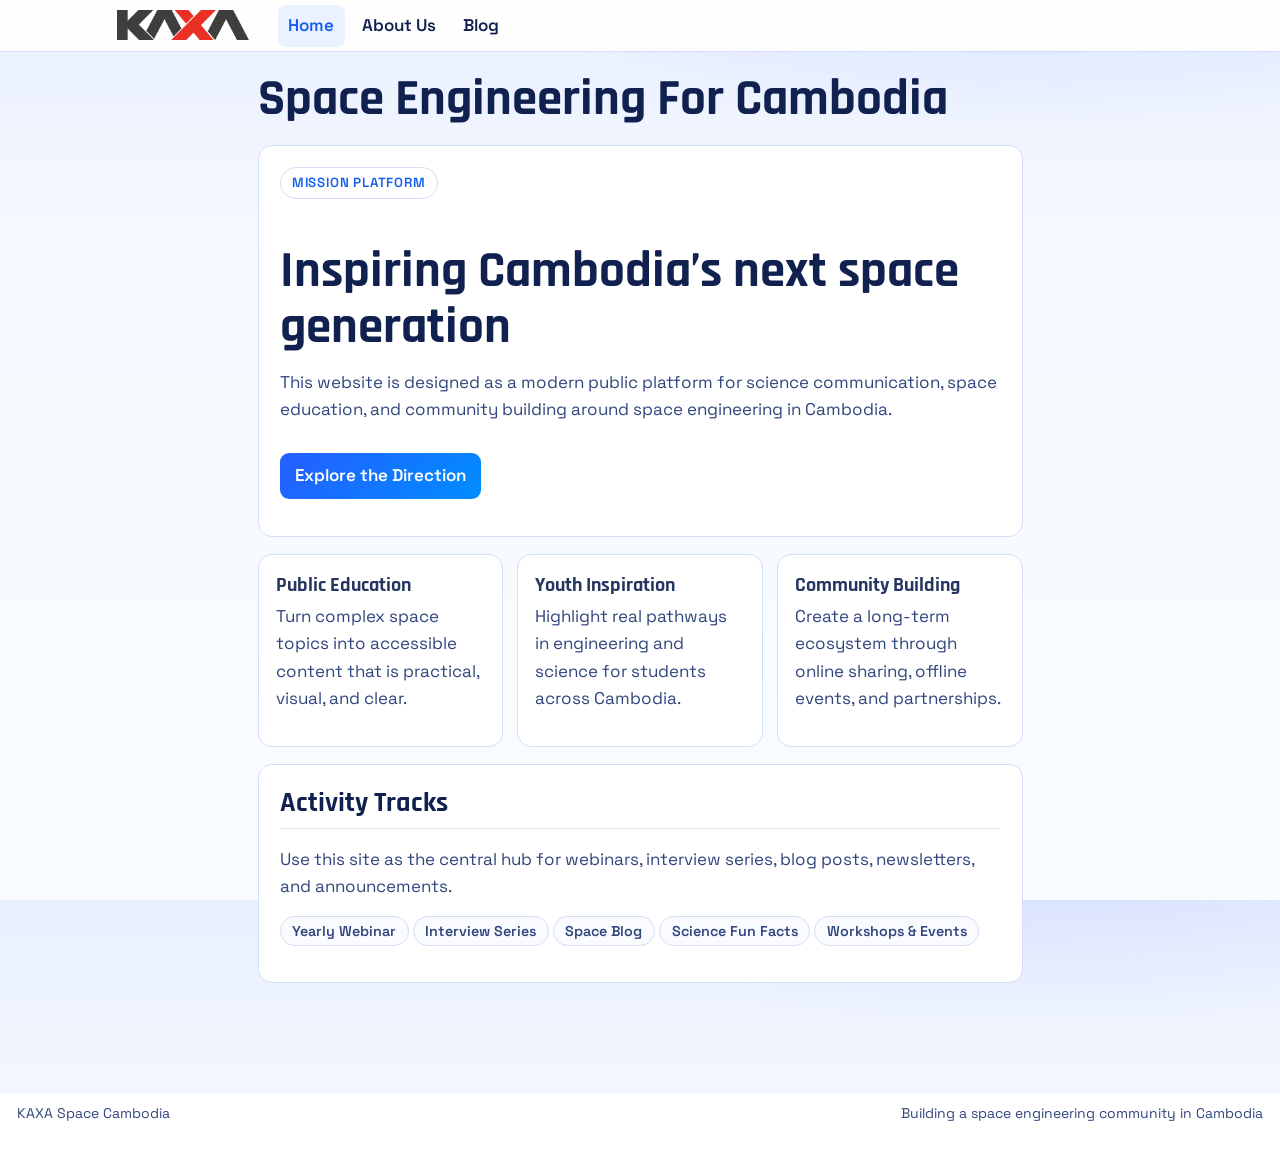
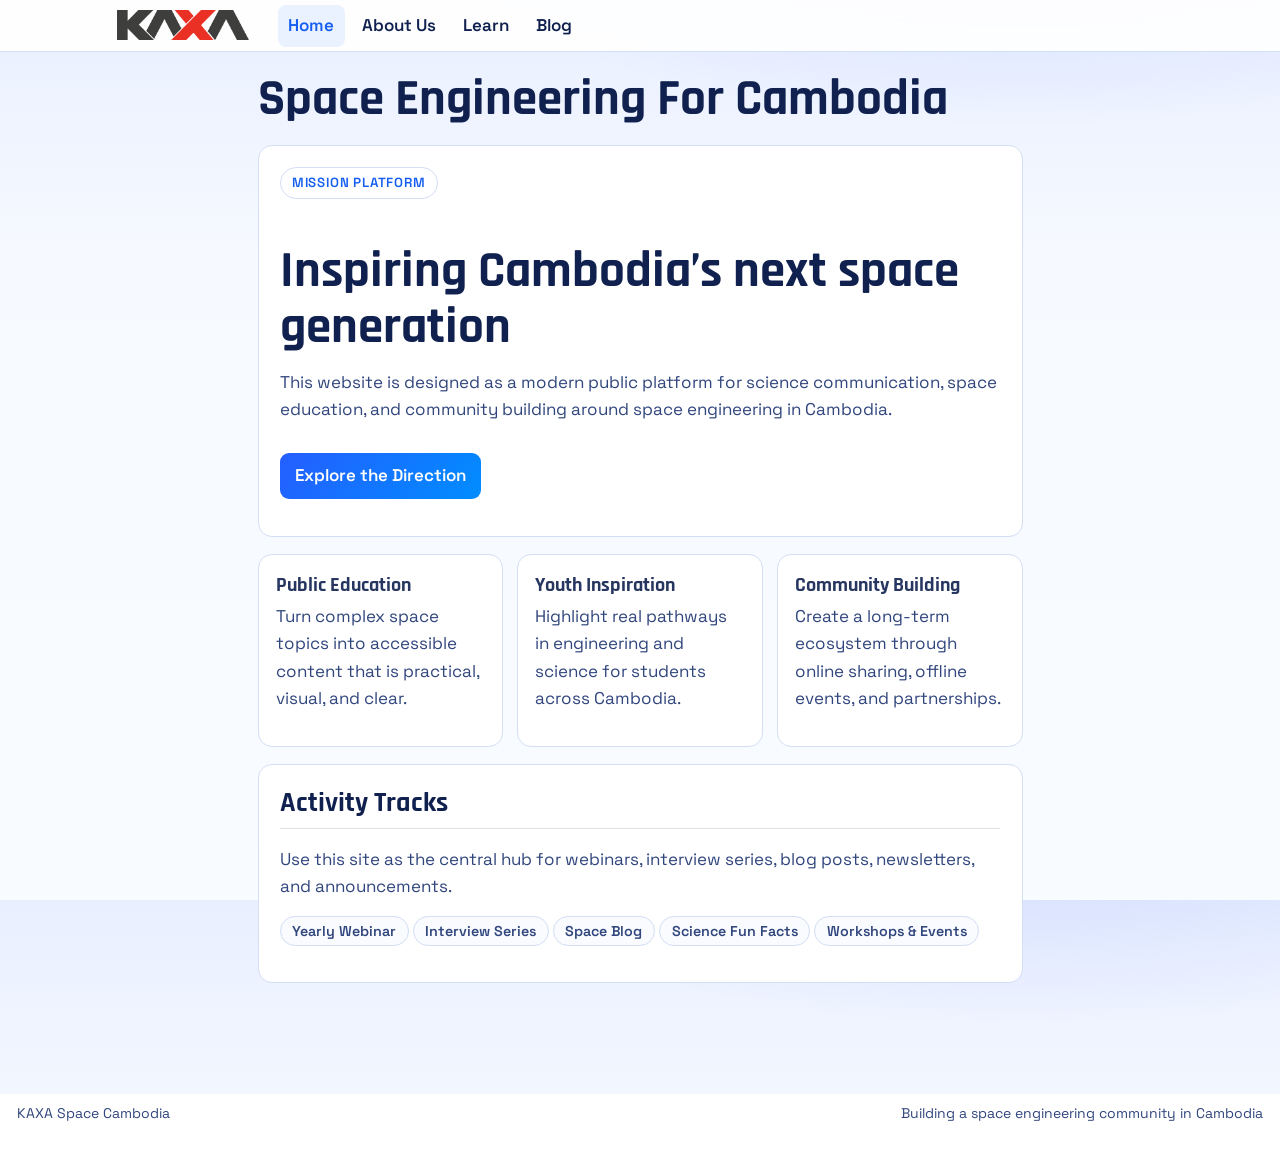
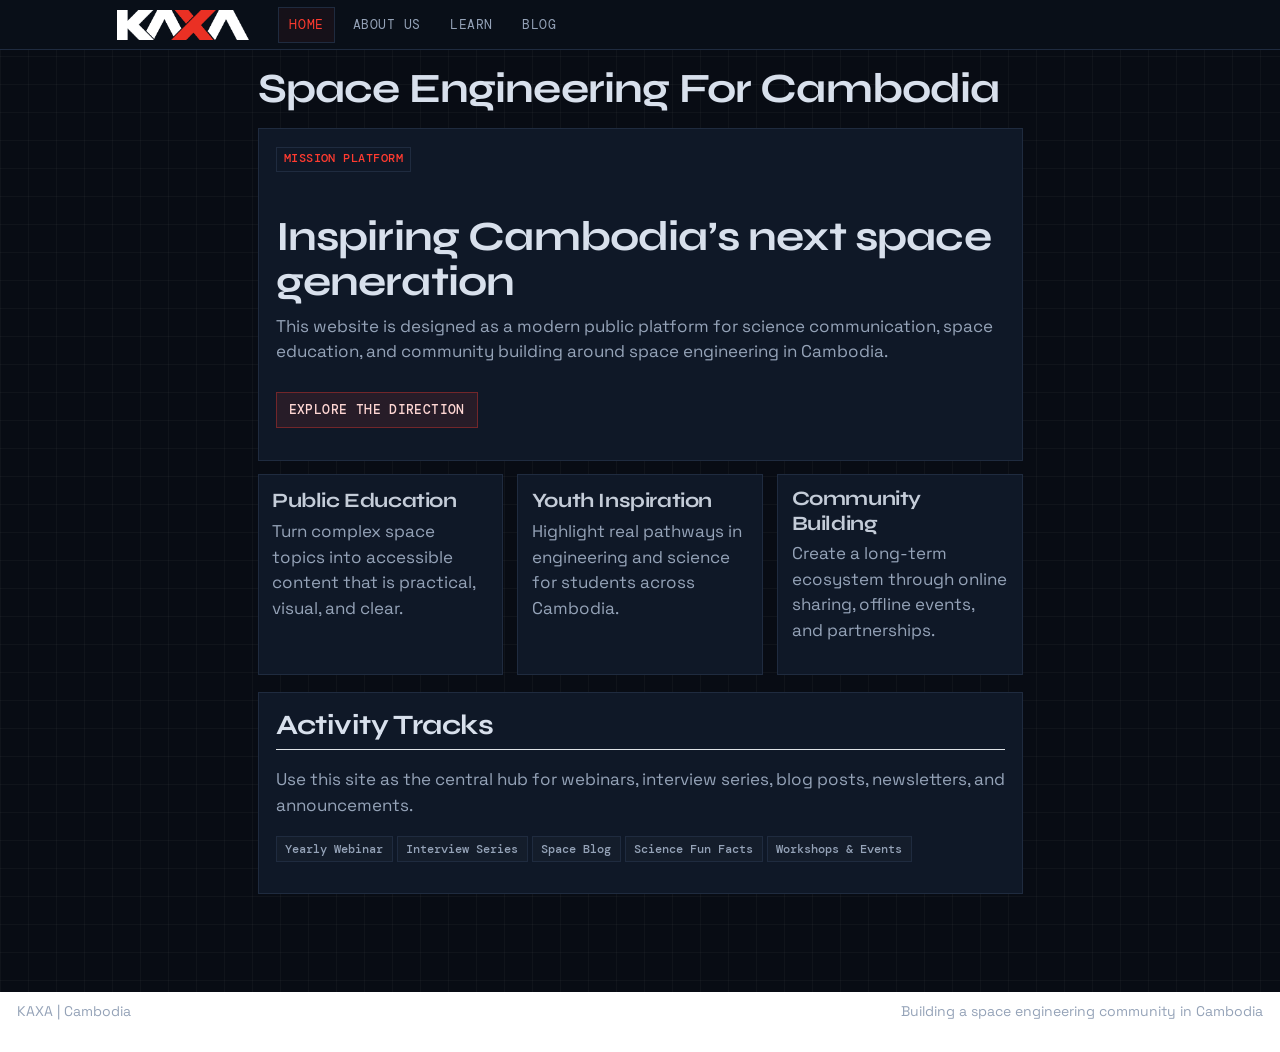
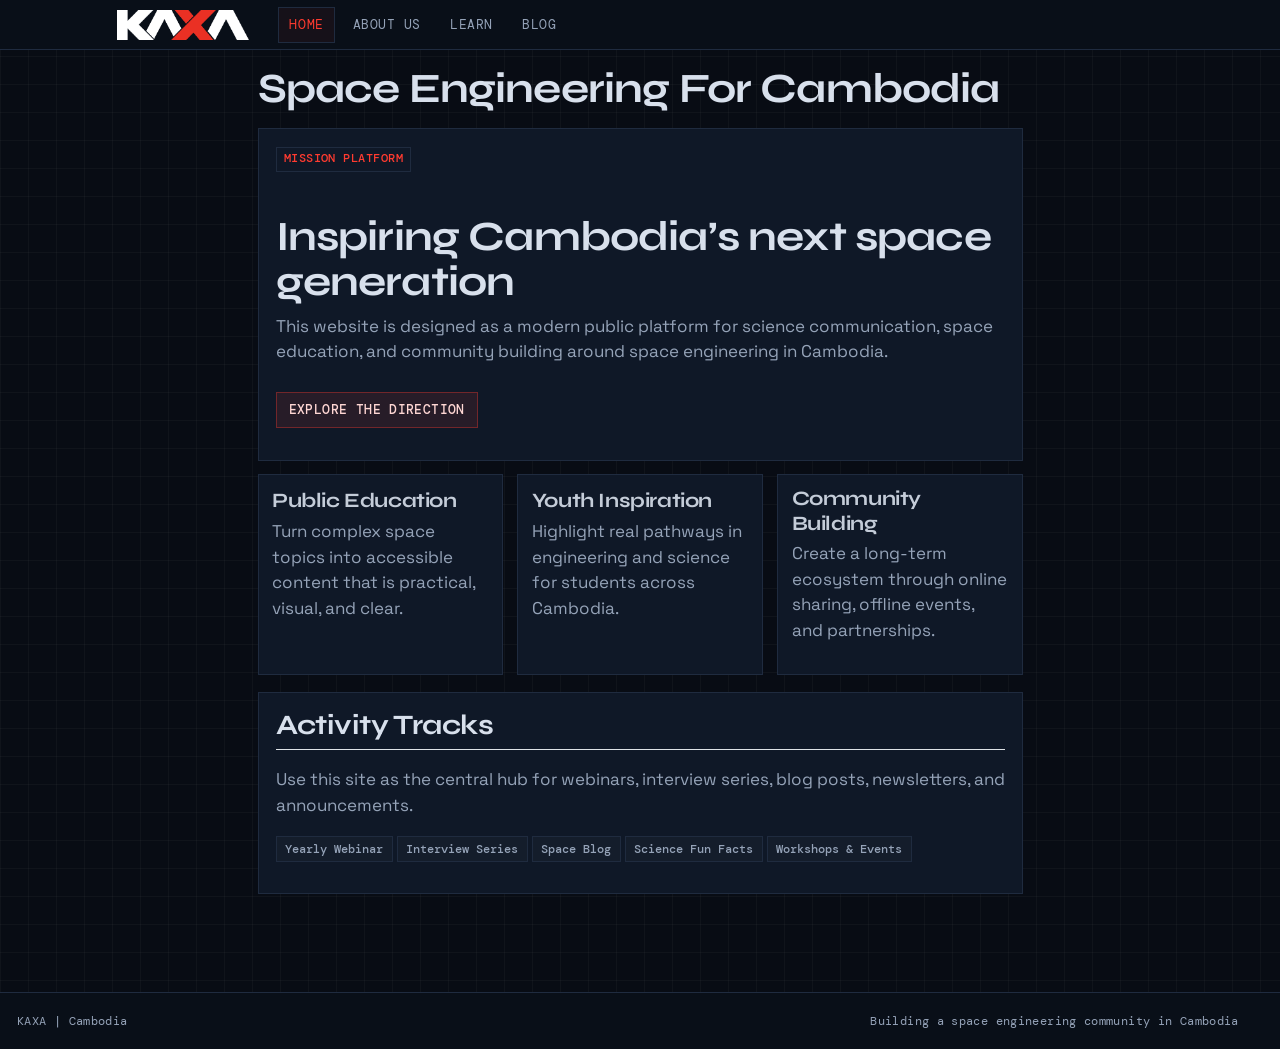
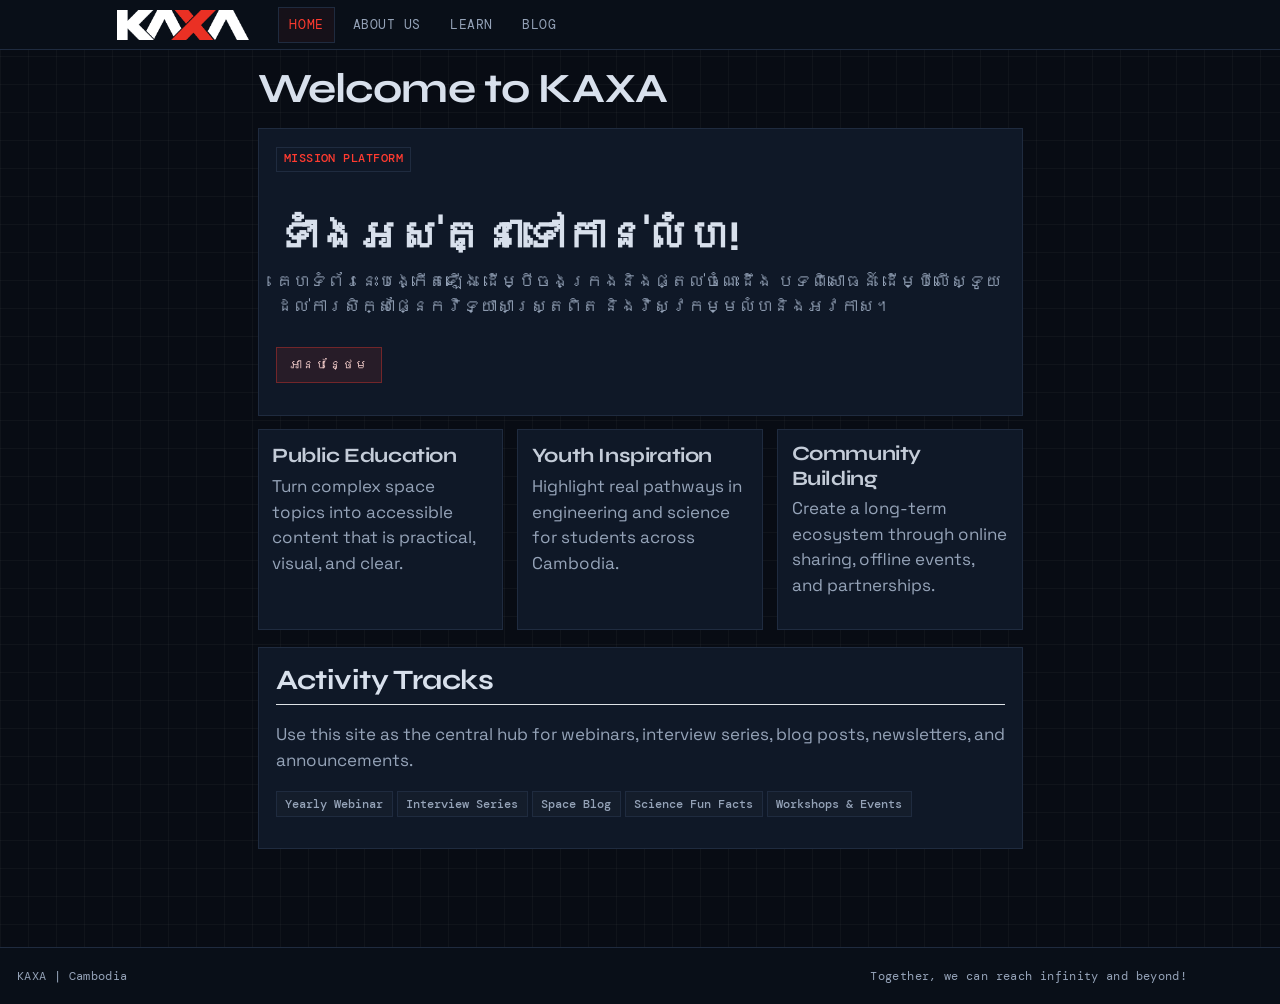
